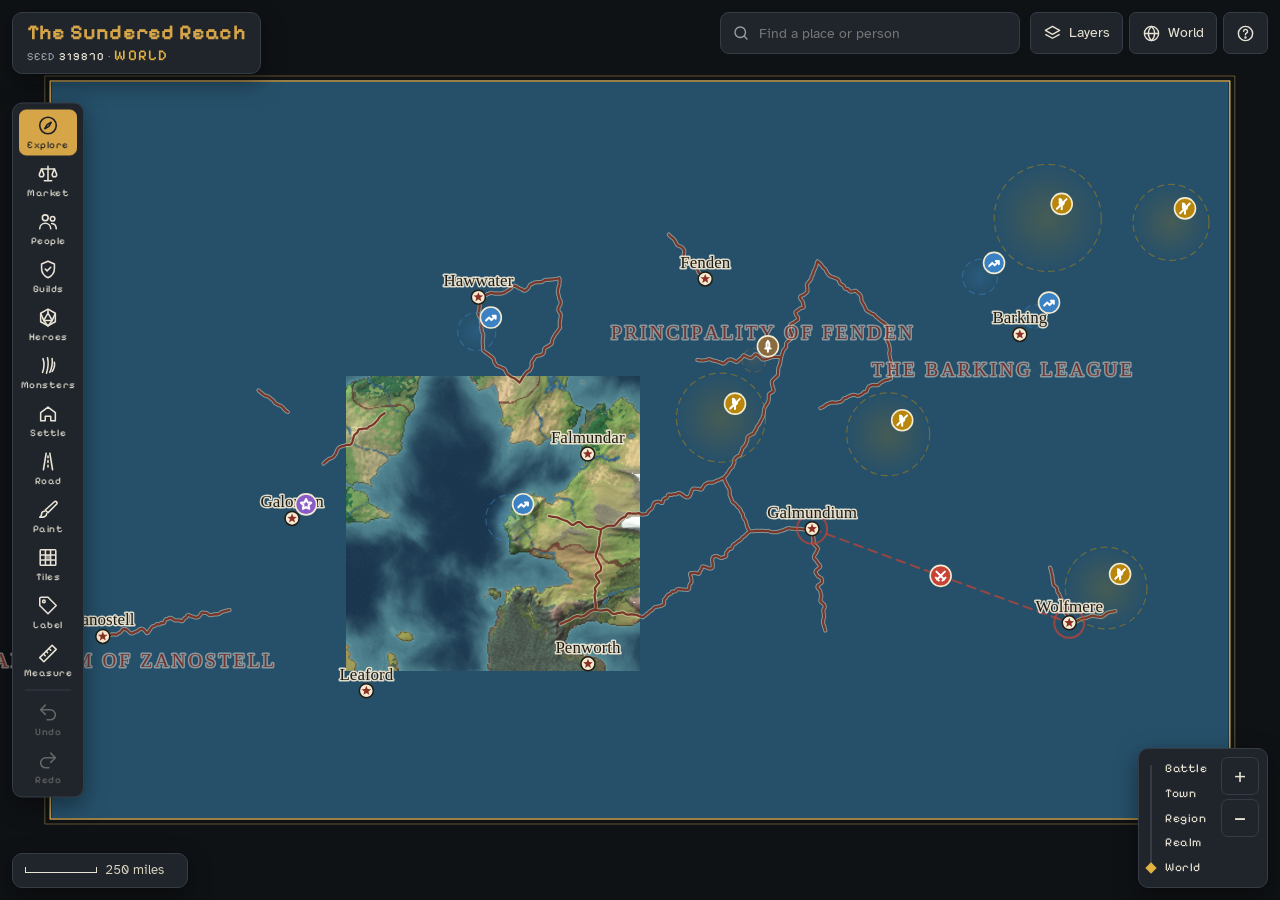
==== index.html @ ff2c9e6c "Add the old ledger's everyday prices, coin colours and parchment stat blocks to the handover Co-Auth" ====
<!doctype html><html><head><meta charset=utf8><meta name=viewport content="width=device-width,initial-scale=1,viewport-fit=cover"><style>:root{color-scheme:light;box-sizing:border-box;padding-top:env(safe-area-inset-top,0px);padding-bottom:env(safe-area-inset-bottom,0px)}html{scroll-padding-top:env(safe-area-inset-top,0px)}body{margin:0;padding:0;font:14px -apple-system,BlinkMacSystemFont,sans-serif;background:#fff;color:#000}img{max-width:100%}[hidden]:not([hidden=until-found i]){display:none!important}</style><title>Realmwright Atlas</title><meta name="description" content="A procedural D&amp;D 5e world atlas: maps, live markets, NPC tracking, guilds, monsters and a character creator, all in one page."><meta name="theme-color" content="#171a1f"><link rel="icon" href="data:image/svg+xml,%3Csvg xmlns=%22http://www.w3.org/2000/svg%22 viewBox=%220 0 64 64%22%3E%3Crect width=%2264%22 height=%2264%22 rx=%2212%22 fill=%22%230b0e12%22/%3E%3Ccircle cx=%2232%22 cy=%2232%22 r=%2220%22 fill=%22none%22 stroke=%22%23c9a253%22 stroke-width=%224%22/%3E%3Cpath d=%22M32 14l6 18-6 18-6-18z%22 fill=%22%23e2c37a%22/%3E%3C/svg%3E"></head><body>
<link rel="preconnect" href="https://fonts.googleapis.com">
<link rel="preconnect" href="https://fonts.gstatic.com" crossorigin>
<link rel="stylesheet" href="https://fonts.googleapis.com/css2?family=Atkinson+Hyperlegible:ital,wght@0,400;0,700;1,400&family=IM+Fell+English+SC&family=IM+Fell+English:ital@0;1&family=Pixelify+Sans:wght@400;500;600;700&display=swap">
<style>
/* Layout: a full-bleed map canvas with instrument panels pinned to its edges, like brass fittings on a chart table */
:root {
  /* Tilewright palette: charcoal panels, lantern gold, parchment text */
  --bg: #171a1f;
  --panel: #20252c;
  --panel-2: #272d35;
  --line: #353c46;
  --text: #e8e3d4;
  --muted: #99a0a8;
  --brass: #d6a548;
  --brass-hi: #e3b341;
  --oxblood: #c8603f;
  --ink: #1b1f24;
  --stage: #0f1215;
  --f-display: 'Pixelify Sans', 'Courier New', monospace;
  --f-ui: 'Atkinson Hyperlegible', system-ui, -apple-system, 'Segoe UI', sans-serif;
  --r: 10px;
  color-scheme: dark;
}
[hidden] { display: none !important; }
html, body { height: 100%; overflow: hidden; }
body { background: var(--bg); color: var(--text); font: 15px/1.4 var(--f-ui); -webkit-font-smoothing: antialiased; }
button, input, select, textarea { font: inherit; color: inherit; }
#app { position: fixed; inset: 0; overflow: hidden; }
#map { position: absolute; inset: 0; width: 100%; height: 100%; display: block; touch-action: none; cursor: grab; outline: none; }
#map:active { cursor: grabbing; }
#map[data-tool="settle"], #map[data-tool="road"], #map[data-tool="label"], #map[data-tool="measure"] { cursor: crosshair; }
#map[data-tool="paint"] { cursor: none; }
#map[data-tool="tiles"] { cursor: crosshair; }
.panel { background: var(--panel); background: color-mix(in srgb, var(--panel) 94%, transparent); border: 1px solid var(--line); border-radius: var(--r); box-shadow: 0 10px 30px rgba(0,0,0,.35), inset 0 0 0 1px rgba(214,165,72,.06); backdrop-filter: blur(6px); -webkit-backdrop-filter: blur(6px); }

/* top bar */
.top { position: absolute; top: calc(env(safe-area-inset-top, 0px) + 12px); left: 12px; right: 12px; display: flex; gap: 10px; align-items: flex-start; pointer-events: none; }
.top > * { pointer-events: auto; }
.plate { padding: 8px 14px 9px; min-width: 0; position: relative; }
.plate::after { content: ''; position: absolute; inset: 3px; border: 1px solid rgba(214,165,72,.28); border-radius: 7px; pointer-events: none; }
.plate h1 { margin: 0; font: 400 20px/1.15 var(--f-display); letter-spacing: .02em; white-space: nowrap; overflow: hidden; text-overflow: ellipsis; color: var(--text); }
.plate .meta-line { font-size: 12px; color: var(--muted); letter-spacing: .06em; text-transform: uppercase; margin-top: 2px; white-space: nowrap; }
.plate .meta-line b { color: var(--brass-hi); font-weight: 500; }
.search { position: relative; margin-left: auto; width: min(300px, 40vw); }
.search input { width: 100%; height: 42px; padding: 0 14px 0 38px; background: var(--panel); border: 1px solid var(--line); border-radius: var(--r); box-sizing: border-box; }
.search svg { position: absolute; left: 12px; top: 12px; width: 18px; height: 18px; color: var(--muted); pointer-events: none; }
.search input:focus { outline: 2px solid var(--brass); outline-offset: 1px; }
.results { position: absolute; top: 48px; left: 0; right: 0; padding: 6px; display: grid; gap: 2px; max-height: 60vh; overflow: auto; z-index: 5; }
.results button { display: flex; justify-content: space-between; gap: 10px; align-items: baseline; text-align: left; background: none; border: 0; border-radius: 6px; padding: 8px 10px; cursor: pointer; }
.results button:hover, .results button:focus-visible { background: var(--panel-2); outline: none; }
.results small { color: var(--muted); font-size: 12px; white-space: nowrap; }
.top-actions { display: flex; gap: 6px; }
.ibtn { height: 42px; min-width: 42px; padding: 0 12px; display: inline-flex; align-items: center; justify-content: center; gap: 7px; background: var(--panel); border: 1px solid var(--line); border-radius: var(--r); cursor: pointer; font-size: 14px; }
.ibtn svg { width: 19px; height: 19px; flex: none; }
.ibtn:hover { border-color: #46525f; }
.ibtn:focus-visible, .tool:focus-visible, .btn:focus-visible, .seg button:focus-visible, .sw:focus-visible, .rung:focus-visible { outline: 2px solid var(--brass-hi); outline-offset: 2px; }
.ibtn[aria-expanded="true"] { border-color: var(--brass); color: var(--brass-hi); }
.pop { position: absolute; top: calc(env(safe-area-inset-top, 0px) + 62px); right: 12px; width: min(340px, calc(100vw - 24px)); padding: 16px; box-sizing: border-box; max-height: calc(100% - 140px); overflow: auto; z-index: 6; }
.pop h2 { margin: 0 0 10px; font: 400 19px var(--f-display); }
.check { display: flex; align-items: center; gap: 10px; padding: 7px 0; cursor: pointer; }
.check input { width: 18px; height: 18px; accent-color: var(--brass); }
.check small { display: block; color: var(--muted); font-size: 12.5px; }
.pop ol { margin: 0; padding-left: 20px; display: grid; gap: 8px; color: #d9d2c0; }
.pop ol b { color: var(--brass-hi); font-weight: 500; }

/* tool rail */
.tools { position: absolute; left: 12px; top: 50%; transform: translateY(-50%); padding: 6px; display: flex; flex-direction: column; gap: 4px; }
.tool { width: 58px; padding: 7px 0 6px; display: grid; justify-items: center; gap: 3px; background: none; border: 1px solid transparent; border-radius: 8px; cursor: pointer; color: #cfc8b6; }
.tool svg { width: 22px; height: 22px; }
.tool span { font-size: 11px; letter-spacing: .03em; }
.tool:hover { background: var(--panel-2); }
.tool[aria-pressed="true"] { background: rgba(214,165,72,.16); border-color: rgba(214,165,72,.55); color: var(--brass-hi); }
.tool:disabled { opacity: .35; cursor: default; background: none; }
.tools hr { border: 0; border-top: 1px solid var(--line); margin: 4px 6px; }

/* inspector */
.inspector { z-index: 4; position: absolute; right: 12px; top: calc(env(safe-area-inset-top, 0px) + 66px); width: 344px; max-height: calc(100% - 250px - env(safe-area-inset-top, 0px) - env(safe-area-inset-bottom, 0px)); overflow: auto; padding: 16px 16px 18px; box-sizing: border-box; display: grid; gap: 12px; align-content: start; overscroll-behavior: contain; }
.ihead { display: flex; gap: 8px; align-items: flex-start; }
.ihead .grow, .ihead > div { flex: 1; min-width: 0; }
.ihead h2 { margin: 0; font: 400 22px/1.15 var(--f-display); text-wrap: balance; }
.eyebrow { font-size: 11.5px; letter-spacing: .1em; text-transform: uppercase; color: var(--brass); margin-bottom: 3px; }
.title-in { width: 100%; box-sizing: border-box; font: 400 24px/1.15 var(--f-display); background: transparent; border: 1px solid transparent; border-radius: 6px; padding: 2px 6px; margin-left: -7px; }
.title-in:hover { border-color: var(--line); }
.title-in:focus { border-color: var(--brass); outline: none; background: var(--panel-2); }
.x { flex: none; width: 34px; height: 34px; border-radius: 8px; border: 1px solid var(--line); background: var(--panel-2); cursor: pointer; font-size: 20px; line-height: 1; }
.sub { margin: -4px 0 0; color: #cfc8b6; font-size: 14px; }
.hint, .meta { margin: 0; color: var(--muted); font-size: 13px; }
.meta b { color: var(--text); font-weight: 500; }
.field { display: grid; gap: 5px; min-width: 0; }
.lab { font-size: 11.5px; letter-spacing: .08em; text-transform: uppercase; color: var(--muted); }
.field input:not([type="range"]), .field select, .field textarea, .pop textarea, .inline input { width: 100%; box-sizing: border-box; background: var(--panel-2); border: 1px solid var(--line); border-radius: 8px; padding: 8px 10px; min-height: 38px; }
.field textarea, .pop textarea { resize: vertical; min-height: 64px; }
.field input:focus, .field select:focus, .field textarea:focus, .pop textarea:focus { outline: 2px solid var(--brass); outline-offset: 0; border-color: transparent; }
input[type="range"] { width: 100%; accent-color: var(--brass); }
.row2 { display: grid; grid-template-columns: 1fr 1fr; gap: 10px; }
.inline { display: flex; gap: 8px; }
.inline input { flex: 1; min-width: 0; }
.seg { display: flex; background: var(--panel-2); border: 1px solid var(--line); border-radius: 8px; padding: 3px; gap: 2px; }
.seg button { flex: 1; border: 0; background: none; border-radius: 6px; padding: 7px 4px; cursor: pointer; font-size: 13.5px; color: #cfc8b6; }
.seg button[aria-pressed="true"] { background: var(--brass); color: var(--ink); font-weight: 500; }
.btn { border: 1px solid var(--line); background: var(--panel-2); border-radius: 8px; padding: 9px 14px; cursor: pointer; font-size: 14px; font-weight: 500; }
.btn:hover:not(:disabled) { border-color: #4a5664; }
.btn:disabled { opacity: .4; cursor: default; }
.btn.primary { background: var(--brass); border-color: var(--brass); color: var(--ink); }
.btn.primary:hover:not(:disabled) { background: var(--brass-hi); }
.btn.danger { color: #f0a58f; border-color: rgba(184,87,63,.6); }
.actions { display: flex; gap: 8px; flex-wrap: wrap; }
.big { font: 400 30px/1 var(--f-display); color: var(--brass-hi); font-variant-numeric: tabular-nums; }
.stats { display: grid; grid-template-columns: 1fr 1fr 1fr; gap: 1px; margin: 0; background: var(--line); border: 1px solid var(--line); border-radius: 8px; overflow: hidden; }
.stats div { background: var(--panel); padding: 8px 9px; min-width: 0; }
.stats dt { font-size: 10.5px; letter-spacing: .07em; text-transform: uppercase; color: var(--muted); }
.stats dd { margin: 2px 0 0; font-size: 14.5px; font-weight: 500; font-variant-numeric: tabular-nums; overflow-wrap: anywhere; }
section { display: grid; gap: 7px; }
section h3 { margin: 0; font: 400 16px var(--f-display); color: var(--brass-hi); letter-spacing: .03em; border-bottom: 1px solid var(--line); padding-bottom: 4px; }
.trades { list-style: none; margin: 0; padding: 0; display: grid; grid-template-columns: 1fr 1fr; gap: 3px 16px; font-size: 13.5px; }
.trades li { display: flex; justify-content: space-between; gap: 8px; border-bottom: 1px dotted #39434e; padding: 2px 0; }
.trades b { font-weight: 500; font-variant-numeric: tabular-nums; color: var(--brass-hi); }
.bars { list-style: none; margin: 0; padding: 0; display: grid; gap: 5px; font-size: 13.5px; }
.bars li { display: grid; grid-template-columns: 84px 1fr 38px; gap: 8px; align-items: center; }
.bars i { height: 6px; background: var(--panel-2); border-radius: 3px; overflow: hidden; display: block; }
.bars em { display: block; height: 100%; background: linear-gradient(90deg, #8a6e35, var(--brass)); }
.bars b { font-weight: 500; text-align: right; font-variant-numeric: tabular-nums; }
.fauna { list-style: none; margin: 0; padding: 0; display: grid; gap: 4px; font-size: 13.5px; }
.fauna li { display: grid; grid-template-columns: 1fr auto 52px; gap: 8px; align-items: center; }
.fauna em { font-style: normal; font-size: 11px; letter-spacing: .05em; text-transform: uppercase; padding: 1px 6px; border-radius: 99px; border: 1px solid; }
.r-common { color: #a9c58b; border-color: rgba(169,197,139,.4); }
.r-uncommon { color: var(--brass-hi); border-color: rgba(227,179,65,.45); }
.r-rare { color: #f0a58f; border-color: rgba(240,165,143,.45); }
.fauna b { font-weight: 500; text-align: right; color: var(--muted); font-variant-numeric: tabular-nums; }
.swatches { display: grid; grid-template-columns: repeat(auto-fill, minmax(92px, 1fr)); gap: 5px; }
.sw { display: flex; align-items: center; gap: 7px; padding: 5px 7px; background: var(--panel-2); border: 1px solid var(--line); border-radius: 7px; cursor: pointer; font-size: 12.5px; text-align: left; }
.sw i { width: 18px; height: 18px; border-radius: 4px; flex: none; box-shadow: inset 0 0 0 1px rgba(0,0,0,.35); }
.sw[aria-pressed="true"] { border-color: var(--brass); background: rgba(214,165,72,.14); }
.confirm { border: 1px solid rgba(184,87,63,.6); background: rgba(184,87,63,.1); border-radius: 8px; padding: 10px 12px; display: grid; gap: 8px; margin-top: 10px; }
.confirm p { margin: 0; font-size: 13.5px; }
.pop hr { border: 0; border-top: 1px solid var(--line); margin: 14px 0; }
.pop .field + .actions, .pop .actions + .field { margin-top: 10px; }
.pop .field .actions { margin-top: 2px; }

/* bottom left: scale & ladder */
.status { position: absolute; left: 12px; bottom: calc(env(safe-area-inset-bottom, 0px) + 12px); padding: 8px 12px; display: grid; gap: 4px; min-width: 150px; }
#zoomName { font: 400 15px var(--f-display); color: var(--brass-hi); white-space: nowrap; }
.scale { display: flex; align-items: center; gap: 8px; font-size: 12.5px; color: #d8d1bf; font-variant-numeric: tabular-nums; }
#scaleBar { height: 6px; border: 1.5px solid var(--text); border-top: 0; box-sizing: border-box; transition: width .12s; }
.hover { position: absolute; left: 50%; transform: translateX(-50%); bottom: calc(env(safe-area-inset-bottom, 0px) + 14px); padding: 6px 12px; font-size: 13px; white-space: nowrap; pointer-events: none; max-width: calc(100vw - 460px); overflow: hidden; text-overflow: ellipsis; }
.ladder { position: absolute; right: 12px; bottom: calc(env(safe-area-inset-bottom, 0px) + 12px); padding: 8px; display: flex; gap: 8px; }
.rungs { position: relative; display: flex; flex-direction: column-reverse; justify-content: space-between; gap: 2px; padding-left: 12px; }
.rungs::before { content: ''; position: absolute; left: 3px; top: 8px; bottom: 8px; width: 2px; background: var(--line); }
#ladderMark { position: absolute; left: 0; width: 8px; height: 8px; margin-bottom: -4px; background: var(--brass-hi); transform: rotate(45deg); transition: bottom .1s; }
.rung { background: none; border: 0; text-align: left; padding: 3px 6px; border-radius: 5px; cursor: pointer; font-size: 12.5px; color: #cfc8b6; }
.rung:hover { background: var(--panel-2); color: var(--text); }
.zoomb { display: flex; flex-direction: column; gap: 4px; }
.zoomb button { width: 38px; height: 38px; border-radius: 8px; border: 1px solid var(--line); background: var(--panel-2); cursor: pointer; font-size: 20px; line-height: 1; }

.toast { position: absolute; left: 50%; top: calc(env(safe-area-inset-top, 0px) + 70px); transform: translateX(-50%); padding: 9px 14px; font-size: 14px; max-width: min(440px, calc(100vw - 32px)); text-align: center; z-index: 8; border-color: rgba(214,165,72,.5); }
.loading { position: absolute; inset: 0; display: grid; place-items: center; background: rgba(11,14,18,.72); z-index: 10; }
.loading .card { padding: 18px 24px; text-align: center; }
.loading .card div { font: 400 22px var(--f-display); }
.loading .card p { margin: 4px 0 0; color: var(--muted); font-size: 13.5px; }

/* market */
.inspector.wide { width: 404px; }
.mk-head { display: flex; gap: 8px; align-items: flex-start; justify-content: space-between; }
.mk-head h2 { margin: 0; font: 400 23px/1.15 var(--f-display); font-variant-numeric: tabular-nums; }
.live { color: #ec7a62; }
.live::before { content: ''; display: inline-block; width: 7px; height: 7px; border-radius: 50%; background: #e0583f; margin-right: 5px; vertical-align: 1px; animation: pulse 1.6s infinite; }
@keyframes pulse { 50% { opacity: .3; } }
.mk-ctl { display: grid; grid-template-columns: 1fr 1.3fr 1fr 1fr; gap: 6px; }
.mk-ctl button { border: 1px solid var(--line); background: var(--panel-2); border-radius: 8px; padding: 8px 4px; cursor: pointer; font-size: 13.5px; font-weight: 500; }
.mk-ctl button:hover { border-color: #4a5664; }
.mk-ctl button:focus-visible, .evlist button:focus-visible, .link:focus-visible, .board summary:focus-visible { outline: 2px solid var(--brass-hi); outline-offset: 2px; }
.mk-ctl .play { background: var(--brass); border-color: var(--brass); color: var(--ink); }
.mk-ctl .play[aria-pressed="true"] { background: var(--panel-2); color: var(--brass-hi); border-color: var(--brass); }
.mk-body { display: grid; gap: 14px; align-content: start; min-width: 0; }
.mk-chart { position: relative; }
.mk-chart svg { display: block; width: 100%; height: auto; touch-action: pan-y; }
.mk-chart text { font: 10.5px var(--f-ui); fill: var(--muted); font-variant-numeric: tabular-nums; }
.mk-chart .grid { stroke: #2a323c; stroke-width: 1; }
.mk-chart .base { stroke: #59636e; stroke-width: 1; stroke-dasharray: 3 3; }
.mk-chart .cross { stroke: var(--muted); stroke-width: 1; }
.mk-tip { position: absolute; top: 4px; min-width: 190px; padding: 8px 10px; background: var(--panel-2); border: 1px solid var(--line); border-radius: 8px; font-size: 12.5px; display: grid; gap: 3px; pointer-events: none; box-shadow: 0 6px 18px rgba(0,0,0,.35); }
.mk-tip div { display: flex; align-items: center; gap: 6px; }
.mk-tip div span { margin-left: auto; padding-left: 8px; font-variant-numeric: tabular-nums; font-weight: 500; }
.mk-tip i, .legend i, .board summary i { width: 10px; height: 10px; border-radius: 3px; flex: none; display: inline-block; }
.legend { list-style: none; margin: 4px 0 0; padding: 0; display: grid; gap: 4px; font-size: 13px; }
.legend li { display: grid; grid-template-columns: 12px 1fr auto 74px; gap: 8px; align-items: center; }
.legend b { font-weight: 500; font-variant-numeric: tabular-nums; }
.chg { font-size: 12.5px; font-variant-numeric: tabular-nums; white-space: nowrap; color: var(--text); text-align: right; }
.chg i { font-style: normal; font-size: 9px; margin-right: 3px; vertical-align: 1px; }
.chg.up i { color: #ec7a62; } .chg.down i { color: #7cc48a; } .chg.flat { color: var(--muted); }
.movers { list-style: none; margin: 0; padding: 0; display: grid; gap: 3px; font-size: 13.5px; }
.movers li { display: flex; justify-content: space-between; gap: 10px; border-bottom: 1px dotted #39434e; padding: 2px 0; }
.evlist { list-style: none; margin: 0; padding: 0; display: grid; gap: 4px; }
.evlist button { width: 100%; display: flex; gap: 10px; align-items: center; text-align: left; background: var(--panel-2); border: 1px solid var(--line); border-radius: 8px; padding: 7px 9px; cursor: pointer; min-width: 0; }
.evlist button:hover { border-color: #4a5664; }
.evlist .t { display: grid; min-width: 0; }
.evlist b { font-weight: 500; font-size: 13.5px; overflow: hidden; text-overflow: ellipsis; white-space: nowrap; }
.evlist small { color: var(--muted); font-size: 12px; }
.evlist.compact button { padding: 5px 8px; }
.evi { flex: none; }
.key { font-weight: 500; } .key.ok { color: #7cc48a; } .key.warn { color: #e8b75a; } .key.bad { color: #ec7a62; }
.town-h, .ev-h { display: flex; gap: 12px; align-items: center; justify-content: space-between; }
.ev-h { justify-content: flex-start; }
.town-name { margin: 0; font: 400 21px/1.15 var(--f-display); color: var(--text); border: 0; padding: 0; text-wrap: balance; }
.idx { text-align: center; border: 1px solid var(--line); border-radius: 8px; padding: 5px 10px; flex: none; }
.idx b { display: block; font: 400 20px/1 var(--f-display); font-variant-numeric: tabular-nums; }
.idx small { color: var(--muted); font-size: 11px; text-transform: uppercase; letter-spacing: .06em; }
.idx.ok { border-color: #5fae6e; } .idx.ok b { color: #7cc48a; }
.idx.warn { border-color: #e0a83b; } .idx.warn b { color: #e8b75a; }
.idx.bad { border-color: #e0583f; } .idx.bad b { color: #ec7a62; }
.routes { list-style: none; margin: 0; padding: 0; display: grid; gap: 6px; }
.routes li { display: flex; justify-content: space-between; gap: 10px; align-items: flex-start; font-size: 13.5px; }
.routes small { display: block; color: var(--muted); font-size: 12px; }
.mk-body h4 { margin: 6px 0 0; font: 500 12px var(--f-ui); letter-spacing: .08em; text-transform: uppercase; color: var(--muted); }
.link { background: none; border: 0; padding: 0; color: var(--brass-hi); cursor: pointer; text-decoration: underline; text-underline-offset: 2px; font: inherit; }
.board { border: 1px solid var(--line); border-radius: 8px; overflow: hidden; }
.board summary { display: flex; align-items: center; gap: 8px; padding: 8px 10px; cursor: pointer; background: var(--panel-2); font-weight: 500; font-size: 14px; list-style: none; }
.board summary::-webkit-details-marker { display: none; }
.board summary small { color: var(--muted); font-weight: 400; font-size: 12px; margin-left: auto; }
.board table { width: 100%; border-collapse: collapse; font-size: 13px; }
.board th { text-align: left; font-weight: 500; font-size: 11px; letter-spacing: .06em; text-transform: uppercase; color: var(--muted); padding: 6px 8px 4px; }
.board td { padding: 4px 8px; border-top: 1px solid #252d36; vertical-align: middle; }
.board td.num { font-variant-numeric: tabular-nums; white-space: nowrap; }
.board tr.na td { color: #7d868c; font-size: 12px; }
.board tr.na td:first-child { color: #969ea2; font-size: 13px; }
.spark { color: #aab3b8; display: block; }
.rar { font-style: normal; font-size: 10.5px; color: var(--brass); text-transform: uppercase; letter-spacing: .04em; white-space: nowrap; }
.vh { position: absolute; width: 1px; height: 1px; overflow: hidden; clip: rect(0 0 0 0); }
.empty-note p { margin: 0 0 8px; }
.prog { height: 6px; background: var(--panel-2); border-radius: 3px; overflow: hidden; }
.prog div { height: 100%; background: var(--brass); }
.mk-body p { margin: 0; }
.hook { font-size: 14px; color: #d9d2c0; }
.aff { list-style: none; margin: 0; padding: 0; display: grid; gap: 4px; font-size: 13.5px; }
.aff li { display: grid; grid-template-columns: 1fr 64px 80px; gap: 8px; align-items: center; }
.aff li .link { text-align: left; }
.aff small { color: var(--muted); font-size: 12px; }
.aff i { height: 6px; background: var(--panel-2); border-radius: 3px; overflow: hidden; display: block; }
.aff em { display: block; height: 100%; background: linear-gradient(90deg, #8a6e35, var(--brass)); }
.declare .seg { flex-wrap: wrap; }
.declare .seg button { flex: 1 0 28%; }
@media (prefers-reduced-motion: reduce) { .live::before { animation: none; } }

/* people */
.pp-tools { display: grid; grid-template-columns: 1fr auto; gap: 6px; }
.pp-tools input, .pp-tools select { background: var(--panel-2); border: 1px solid var(--line); border-radius: 8px; padding: 7px 9px; min-height: 36px; min-width: 0; box-sizing: border-box; }
.pp-tools select { max-width: 170px; }
.pp-tools input:focus, .pp-tools select:focus, .relform select:focus, .logform input:focus { outline: 2px solid var(--brass); outline-offset: 0; border-color: transparent; }
.evlist.people small.act { color: #cfc8b6; font-style: italic; }
.evlist.people small.act.event { color: var(--brass-hi); }
.evlist.people small.act.warn { color: #e8b75a; }
.evlist.people small.act.bad { color: #ec7a62; }
.dot { width: 10px; height: 10px; border-radius: 50%; flex: none; background: #7d868c; box-shadow: 0 0 0 2px var(--panel-2), 0 0 0 3px #4a5560; }
.dot.ok { background: #5fae6e; } .dot.bad { background: #e0583f; }
.star { font-style: normal; color: var(--brass-hi); }
.star-btn { flex: none; border: 1px solid var(--line); background: var(--panel-2); border-radius: 8px; padding: 7px 10px; cursor: pointer; font-size: 13px; font-weight: 500; white-space: nowrap; }
.star-btn[aria-pressed="true"] { border-color: var(--brass); color: var(--brass-hi); background: rgba(214,165,72,.14); }
.star-btn:focus-visible, .ego .node:focus-visible { outline: 2px solid var(--brass-hi); outline-offset: 2px; }
.link.back { justify-self: start; text-decoration: none; font-size: 13.5px; }
.secret-line { font-size: 13.5px; color: #e7a6c2; }
.secret-line b { color: #d55181; font-weight: 600; }
.disp { display: grid; grid-template-columns: auto 1fr auto; gap: 10px; align-items: center; border: 1px solid var(--line); border-radius: 8px; padding: 8px 10px; }
.disp > div:first-child { display: grid; }
.disp b { font: 400 17px var(--f-display); } .disp b.ok { color: #7cc48a; } .disp b.bad { color: #ec7a62; }
.meter { position: relative; height: 6px; border-radius: 3px; background: linear-gradient(90deg, #a5432f, #4a5560 35%, #4a5560 65%, #4f9a5d); }
.meter em { position: absolute; top: 50%; width: 12px; height: 12px; margin: -6px 0 0 -6px; border-radius: 50%; background: var(--text); border: 2px solid var(--panel); }
.disp-btns { display: flex; gap: 4px; } .disp-btns .btn { padding: 6px 9px; font-size: 12.5px; }
.today { font: 400 17px/1.3 var(--f-display); } .today.event { color: var(--brass-hi); } .today.warn { color: #e8b75a; } .today.bad { color: #ec7a62; }
.stats.two { grid-template-columns: 1fr 1fr; }
.stats.two dd { font-weight: 400; font-size: 13.5px; line-height: 1.35; }
.stats dd small { color: var(--muted); }
.ego svg { display: block; width: 100%; height: auto; }
.ego text { font: 11.5px var(--f-ui); fill: #d8d1bf; }
.ego text.me { font-weight: 600; fill: var(--brass-hi); }
.ego .node { cursor: pointer; }
.ego .node:hover circle { stroke: var(--text); }
.legend.inline { display: flex; flex-wrap: wrap; gap: 4px 12px; }
.legend.inline li { display: flex; gap: 6px; }
.rels { list-style: none; margin: 0; padding: 0; display: grid; gap: 5px; font-size: 13.5px; }
.rels li { display: grid; grid-template-columns: 10px 1fr auto; gap: 8px; align-items: start; }
.rels li > i { width: 10px; height: 10px; border-radius: 3px; margin-top: 4px; }
.rels small { display: block; color: var(--muted); font-size: 12px; }
.x.sm { width: 26px; height: 26px; font-size: 16px; }
.xs { display: flex; gap: 6px; flex: none; }
.x.mn { font-size: 18px; }
.pbar { display: flex; justify-content: space-between; align-items: center; gap: 8px; }
.inspector.min { padding: 8px 10px; overflow: hidden; }
.minbar { display: flex; align-items: center; gap: 8px; }
.mb-open { flex: 1; min-width: 0; display: grid; text-align: left; background: none; border: 0; padding: 2px 4px; cursor: pointer; color: inherit; font: inherit; border-radius: 6px; }
.mb-open .eyebrow { margin: 0; font-size: 10.5px; white-space: nowrap; overflow: hidden; text-overflow: ellipsis; }
.mb-open b { font: 400 18px/1.2 var(--f-display); white-space: nowrap; overflow: hidden; text-overflow: ellipsis; }
.mb-open:focus-visible { outline: 2px solid var(--brass-hi); outline-offset: 2px; }
.mb-open:hover b { color: var(--brass-hi); }
h2 .link, .town-name .link { text-decoration-thickness: 1px; text-decoration-color: color-mix(in srgb, var(--brass-hi) 45%, transparent); color: inherit; }
h2 .link:hover, .town-name .link:hover { color: var(--brass-hi); }
.eyebrow .link { color: inherit; letter-spacing: inherit; text-transform: inherit; }
.relrows { list-style: none; margin: 0; padding: 0; display: grid; gap: 4px; font-size: 13.5px; }
.relrows li { display: grid; grid-template-columns: 1fr auto 62px; gap: 8px; align-items: center; border-bottom: 1px dotted #39434e; padding: 3px 0; }
.relrows .link { text-align: left; }
.rw { border-radius: 6px; padding: 2px 8px; font-size: 12.5px; font-variant-numeric: tabular-nums; white-space: nowrap; }
.relrows .chg { justify-self: end; }
.relgrid th .link { color: var(--muted); text-decoration: none; font-weight: 500; }
.relgrid th .link:hover { color: var(--brass-hi); text-decoration: underline; }
.orgline { line-height: 1.7; }
.ev-where { font-size: 13.5px; }
.today .link { text-align: left; color: inherit; }
.relform, .logform { display: grid; grid-template-columns: auto 1fr auto; gap: 6px; }
.logform { grid-template-columns: 1fr auto; }
.relform select, .logform input { background: var(--panel-2); border: 1px solid var(--line); border-radius: 8px; padding: 7px 8px; min-height: 36px; min-width: 0; box-sizing: border-box; }
.relform select:first-child { max-width: 130px; }
.log { list-style: none; margin: 0; padding: 0; display: grid; gap: 4px; font-size: 13.5px; }
.log li { display: grid; grid-template-columns: 52px 1fr; gap: 8px; color: #b9b3a3; }
.log li.mine { color: var(--text); }
.log li.mine span { border-left: 2px solid var(--brass); padding-left: 7px; }
.log time { color: var(--muted); font-size: 12px; font-variant-numeric: tabular-nums; }
.mk-body .bars li { grid-template-columns: minmax(120px, 42%) 1fr 64px; }
.orgs { list-style: none; margin: 0; padding: 0; display: grid; gap: 6px; font-size: 13.5px; }
.orgs li { display: grid; grid-template-columns: 1fr auto; gap: 0 10px; border-bottom: 1px dotted #39434e; padding-bottom: 5px; }
.orgs span { color: var(--brass-hi); font-variant-numeric: tabular-nums; text-align: right; }
.orgs small { grid-column: 1 / -1; color: var(--muted); font-size: 12px; }

/* rules reference */
.pop.mon { right: auto; left: 88px; width: min(360px, calc(100vw - 24px)); display: grid; gap: 10px; z-index: 9; }
.pop.mon p { margin: 0; }
.mon-h { display: flex; justify-content: space-between; gap: 8px; align-items: flex-start; }
.mon-h h2 { margin: 0; }
.diff { display: inline-block; padding: 1px 8px; border-radius: 99px; font-size: 11.5px; font-weight: 600; letter-spacing: .04em; text-transform: uppercase; border: 1px solid; }
.diff.d0 { color: var(--muted); border-color: var(--line); } .diff.d1 { color: #7cc48a; border-color: rgba(124,196,138,.5); } .diff.d2 { color: var(--brass-hi); border-color: rgba(227,179,65,.5); }
.diff.d3 { color: #ee9a5c; border-color: rgba(238,154,92,.55); } .diff.d4 { color: #ec7a62; border-color: rgba(236,122,98,.6); background: rgba(192,83,58,.15); }
.fauna .link { text-align: left; }
@media (max-width: 760px) { .pop.mon { left: 12px; } }
/* guilds */
.mk-tabs.g4 button { padding-inline: 2px; }
.rank { display: inline-flex; align-items: center; justify-content: center; min-width: 74px; padding: 3px 8px; border-radius: 5px; font: 600 11.5px var(--f-ui); letter-spacing: .06em; text-transform: uppercase; color: #15110a; background: var(--rk); box-shadow: inset 0 0 0 1px rgba(0,0,0,.35), inset 0 1px 0 rgba(255,255,255,.35); flex: none; }
.rank.sm { min-width: 62px; padding: 2px 6px; font-size: 10px; }
.evlist.quests button.mine { border-color: var(--brass); background: rgba(214,165,72,.1); }
.evlist.pad, .pad { padding: 8px; }
.pad.grid { display: grid; gap: 10px; }
.hall { border: 1px solid var(--line); border-radius: 8px; padding: 10px 12px; background: linear-gradient(180deg, rgba(214,165,72,.08), transparent); }
.hall p { margin: 3px 0 0; }
.facts { list-style: none; margin: 0; padding: 0; display: grid; gap: 5px; font-size: 13.5px; }
.facts li { display: grid; grid-template-columns: 96px 1fr; gap: 8px; align-items: baseline; }
.facts .link { text-align: left; }
.facts li > span { color: var(--muted); font-size: 12px; text-transform: uppercase; letter-spacing: .06em; padding-top: 2px; }
.facts small { color: var(--muted); }
.chg i.pos { color: #7cc48a; } .chg i.neg { color: #ec7a62; }
.pcs { list-style: none; margin: 0; padding: 0; display: grid; gap: 8px; }
.pcs li { border: 1px solid var(--line); border-radius: 8px; padding: 8px 10px; display: grid; gap: 6px; }
.pc-top { display: flex; align-items: center; gap: 8px; }
.pc-top b { font-weight: 500; } .pc-top small { color: var(--muted); font-size: 12px; margin-right: auto; }
.pc-bar { display: grid; grid-template-columns: 1fr auto; gap: 8px; align-items: center; }
.pc-bar i { height: 6px; background: var(--panel-2); border-radius: 3px; overflow: hidden; display: block; }
.pc-bar em { display: block; height: 100%; background: linear-gradient(90deg, #8a6e35, var(--brass)); }
.pc-bar small { color: var(--muted); font-size: 12px; font-variant-numeric: tabular-nums; }
.btn.sm { padding: 5px 9px; font-size: 12.5px; }
.pcform { display: grid; grid-template-columns: 1fr auto 56px auto; gap: 6px; }
.pcform input, .pcform select { background: var(--panel-2); border: 1px solid var(--line); border-radius: 8px; padding: 7px 8px; min-height: 36px; min-width: 0; box-sizing: border-box; }
.pcform input:focus, .pcform select:focus { outline: 2px solid var(--brass); outline-offset: 0; border-color: transparent; }
.ranks { list-style: none; margin: 0; padding: 0; display: grid; gap: 4px; font-size: 13px; }
.ranks li { display: grid; grid-template-columns: 70px 92px 1fr; gap: 8px; align-items: center; }
.ranks span { font-variant-numeric: tabular-nums; } .ranks small { color: var(--muted); font-size: 12px; }
.orgcards { list-style: none; margin: 0; padding: 0; display: grid; gap: 6px; }
.orgcards li, .infl-list > li { border: 1px solid var(--line); border-radius: 8px; padding: 8px 10px; display: grid; gap: 4px; }
.oc-top { display: flex; gap: 8px; align-items: baseline; flex-wrap: wrap; }
.oc-top b { font-weight: 500; } .oc-top small { color: var(--muted); font-size: 12px; }
.orgcards p { margin: 0; }
.rep { display: grid; grid-template-columns: auto 1fr 34px auto auto; gap: 8px; align-items: center; font-size: 12.5px; color: var(--muted); }
.rep b { font-variant-numeric: tabular-nums; text-align: right; color: var(--text); font-weight: 500; } .rep b.ok { color: #7cc48a; } .rep b.bad { color: #ec7a62; }
.relgrid-wrap { overflow-x: auto; }
.relgrid { border-collapse: separate; border-spacing: 2px; font-size: 11.5px; }
.relgrid th { font-weight: 500; color: var(--muted); padding: 2px 4px; white-space: nowrap; }
.relgrid thead th { writing-mode: vertical-rl; transform: rotate(180deg); text-align: left; height: 70px; }
.relgrid tbody th { text-align: right; }
.relgrid td { padding: 0; }
.relgrid td.self { background: repeating-linear-gradient(45deg, #222a33 0 3px, transparent 3px 6px); border-radius: 4px; }
.relgrid td button { width: 34px; height: 28px; border: 0; border-radius: 4px; cursor: pointer; font: 500 11.5px var(--f-ui); color: var(--text); font-variant-numeric: tabular-nums; }
.relgrid td button.on { outline: 2px solid var(--brass-hi); outline-offset: 1px; }
.relgrid td button:focus-visible { outline: 2px solid var(--brass-hi); }
.key-row { display: flex; flex-wrap: wrap; gap: 4px 8px; align-items: center; }
.kc { display: inline-block; width: 14px; height: 10px; border-radius: 2px; vertical-align: -1px; }
.pairbox { border: 1px solid var(--line); border-radius: 8px; padding: 10px; display: grid; gap: 8px; }
.pairbox > b { font-weight: 500; }
.infl { border-top: 1px solid var(--line); padding-top: 8px; }
.infl p { margin: 0; }
.pill { display: inline-block; font-size: 10.5px; letter-spacing: .06em; text-transform: uppercase; padding: 1px 7px; border-radius: 99px; border: 1px solid; vertical-align: 1px; }
.pill.on { color: var(--brass-hi); border-color: rgba(227,179,65,.5); } .pill.off { color: var(--muted); border-color: var(--line); }
.infl-list { list-style: none; margin: 0; padding: 0; display: grid; gap: 8px; }
.infl-list .infl { border-top: 0; padding-top: 0; }
.infl-list .infl h3 { display: none; }



/* monsters */
.mons .tag { margin-left: 4px; vertical-align: 1px; }
.mdot { width: 12px; height: 12px; border-radius: 50%; flex: none; border: 1.5px solid rgba(0,0,0,.5); margin-top: 3px; }
.evlist.mons button { align-items: flex-start; }
.tag.pl { border-color: var(--brass); color: var(--brass-hi); } .tag.rare { border-color: #b48cf0; color: #cdb5f7; } .tag.new { border-color: #5fae6e; color: #9fdcaa; }
.threat { display: grid; gap: 6px; border: 1px solid var(--line); border-radius: 10px; padding: 10px 12px; }
.threat > div:first-child { display: grid; } .threat b { font: 400 22px/1.1 var(--f-display); } .threat small { color: var(--muted); font-size: 12px; }
.threat.ok b { color: #9fdcaa; } .threat.warn b { color: #e2c37a; } .threat.bad b { color: #f0a58f; }
.tmeter { height: 6px; border-radius: 3px; background: #2a333c; overflow: hidden; } .tmeter i { display: block; height: 100%; background: linear-gradient(90deg, #5fae6e, #e0a83b 50%, #e0583f); }
.placing { display: flex; align-items: center; gap: 8px; flex-wrap: wrap; border: 1px dashed var(--brass); border-radius: 8px; padding: 8px 10px; font-size: 13.5px; background: rgba(214,165,72,.08); }
.placing .btn { margin-left: auto; }
.mhp { list-style: none; margin: 0; padding: 0; display: grid; gap: 5px; }
.mhp li { display: grid; grid-template-columns: minmax(80px, 1fr) 1fr auto 52px auto auto; gap: 6px; align-items: center; font-size: 13px; }
.mhp li.down span, .mhp li.down b { color: var(--muted); text-decoration: line-through; }
.mhp input { width: 52px; box-sizing: border-box; background: var(--panel-2); border: 1px solid var(--line); border-radius: 6px; padding: 4px 6px; }
.mhp b { font-variant-numeric: tabular-nums; font-weight: 500; }
.best { list-style: none; margin: 0; padding: 0; display: grid; gap: 4px; }
.best li { display: flex; align-items: center; gap: 10px; background: var(--panel-2); border: 1px solid var(--line); border-radius: 8px; padding: 8px 10px; }
.best .mdot { margin-top: 0; align-self: center; }
.best .bt { flex: 1; min-width: 0; display: grid; gap: 1px; }
.best .bn { display: flex; align-items: baseline; gap: 8px; flex-wrap: wrap; }
.best .bn .link { font-weight: 600; font-size: 14.5px; text-align: left; }
.best .crb { font-size: 11px; letter-spacing: .05em; color: var(--brass-hi); border: 1px solid rgba(214,165,72,.5); border-radius: 4px; padding: 0 5px; white-space: nowrap; }
.best small { color: var(--muted); font-size: 12px; line-height: 1.35; overflow-wrap: anywhere; }
.best small.hab { color: #b9c2b0; }
.best .btn { flex: none; align-self: center; }
.row3 { display: grid; grid-template-columns: 1fr 1fr 1fr; gap: 8px; }
@media (max-width: 760px) { .mhp li { grid-template-columns: 1fr auto 52px auto auto; } .mhp .hpm { display: none; } }

/* heroes */
.ext { color: var(--brass-hi); text-decoration: underline dotted; text-underline-offset: 3px; }
.ext:hover { text-decoration-style: solid; }
.ext:focus-visible { outline: 2px solid var(--brass-hi); outline-offset: 2px; border-radius: 2px; }
.chip small { font-size: 9.5px; letter-spacing: .06em; color: var(--muted); margin-left: 2px; }

.inspector.hero { width: 560px; max-height: calc(100% - 96px - env(safe-area-inset-top, 0px) - env(safe-area-inset-bottom, 0px)); }
.hero-body { display: grid; gap: 12px; }
.hero-body section { display: grid; gap: 8px; }
.hero-body h3 { margin: 4px 0 0; }
.hero-bar { display: grid; grid-template-columns: 1fr auto auto; gap: 6px; }
.hero-bar select { background: var(--panel-2); border: 1px solid var(--line); border-radius: 8px; padding: 6px 8px; min-height: 34px; min-width: 0; }
.hsteps { flex-wrap: wrap; }
.hsteps button { position: relative; min-width: 62px; }
.dotn { position: absolute; top: 1px; right: 3px; min-width: 15px; height: 15px; border-radius: 8px; background: var(--oxblood); color: #fff; font: 600 10px/15px var(--f-ui); font-style: normal; padding: 0 3px; box-sizing: border-box; }
.ready { border: 1px solid rgba(184,87,63,.55); background: rgba(184,87,63,.08); border-radius: 8px; padding: 8px 10px; font-size: 13.5px; }
.ready summary { cursor: pointer; }
.ready ul { margin: 6px 0 0; padding-left: 18px; display: grid; gap: 3px; }
.ready .link { text-align: left; }
.ready.ok { border-color: rgba(79,154,93,.6); background: rgba(79,154,93,.1); color: #9fdcaa; margin: 0; }
.small { margin: 0; font-size: 13px; color: #cfc8b6; line-height: 1.45; }
.chips { display: flex; flex-wrap: wrap; gap: 5px; }
.chip { border: 1px solid var(--line); background: var(--panel-2); border-radius: 999px; padding: 5px 11px; font-size: 13px; cursor: pointer; color: #d9d2c0; }
.chip:hover:not(:disabled) { border-color: #4a5664; }
.chip.on { background: rgba(214,165,72,.18); border-color: var(--brass); color: var(--brass-hi); }
.chip:disabled { opacity: .38; cursor: default; }
.chip.static { cursor: default; }
.chip:focus-visible, .opt:focus-visible, .ab:focus-visible, .sv:focus-visible, .cbox:focus-visible, .skills button:focus-visible, .pip:focus-visible, .sp-t:focus-visible, .prep:focus-visible, .dice button:focus-visible { outline: 2px solid var(--brass-hi); outline-offset: 2px; }
.inrow { display: flex; gap: 6px; } .inrow input { flex: 1; min-width: 0; }
.opts { display: grid; grid-template-columns: 1fr 1fr; gap: 6px; }
.opt { text-align: left; border: 1px solid var(--line); background: var(--panel-2); border-radius: 8px; padding: 8px 10px; cursor: pointer; display: grid; gap: 2px; color: var(--text); font: inherit; }
.opt b { font-weight: 600; font-size: 13.5px; } .opt small { color: var(--muted); font-size: 12px; line-height: 1.35; }
.opt.on { border-color: var(--brass); background: rgba(214,165,72,.13); } .opt.on b { color: var(--brass-hi); }
.opt:disabled { opacity: .4; cursor: default; }
.howto { margin: 0; padding-left: 20px; display: grid; gap: 6px; font-size: 14px; color: #d9d2c0; } .howto b { color: var(--brass-hi); font-weight: 500; }
.scores { width: 100%; border-collapse: collapse; font-size: 13.5px; }
.scores th, .scores td { padding: 5px 4px; border-bottom: 1px dotted #39434e; text-align: center; }
.scores th[scope="row"], .scores thead th:first-child { text-align: left; font-weight: 500; }
.scores thead th { font-size: 10.5px; letter-spacing: .07em; text-transform: uppercase; color: var(--muted); font-weight: 500; }
.scores select, .scores input { background: var(--panel-2); border: 1px solid var(--line); border-radius: 6px; padding: 4px 6px; width: 62px; font-variant-numeric: tabular-nums; }
.modv { color: var(--brass-hi); font-variant-numeric: tabular-nums; }
.pbuy { display: inline-flex; align-items: center; gap: 6px; } .pbuy b { min-width: 20px; font-variant-numeric: tabular-nums; }
.asi { grid-template-columns: 70px 1fr 1fr; align-items: center; }
.asi select { background: var(--panel-2); border: 1px solid var(--line); border-radius: 6px; padding: 5px 6px; min-width: 0; }
.feats { list-style: none; margin: 0; padding: 0; display: grid; gap: 6px; }
.feats li { border-bottom: 1px dotted #39434e; padding-bottom: 5px; }
.feats p { margin: 3px 0 0; font-size: 13.5px; color: #cfc8b6; line-height: 1.45; }
.feats summary { cursor: pointer; }
.kitg { display: flex; flex-wrap: wrap; gap: 6px; align-items: center; padding: 6px 0; border-bottom: 1px dotted #39434e; }
.kitg select { background: var(--panel-2); border: 1px solid var(--line); border-radius: 6px; padding: 5px 6px; max-width: 100%; }
.or { color: var(--muted); font-size: 12px; font-style: italic; }
.inv { list-style: none; margin: 0; padding: 0; display: grid; gap: 4px; }
.inv li { display: flex; align-items: center; gap: 6px; border-bottom: 1px dotted #39434e; padding: 3px 0; }
.inv li > span { flex: 1; min-width: 0; display: grid; } .inv small { color: var(--muted); font-size: 12px; }
.shop { width: 100%; border-collapse: collapse; font-size: 13.5px; }
.shop td { padding: 5px 4px; border-bottom: 1px dotted #39434e; vertical-align: middle; }
.shop td small { display: block; color: var(--muted); font-size: 12px; }
.shop td.num { text-align: right; white-space: nowrap; font-variant-numeric: tabular-nums; }
.shop tr.na td { color: var(--muted); }
.spells { list-style: none; margin: 0; padding: 0; display: grid; gap: 2px; }
.spells .sp { display: flex; flex-wrap: wrap; align-items: center; gap: 6px; border-bottom: 1px dotted #39434e; padding: 3px 0; }
.sp-t { flex: 1; min-width: 0; display: flex; align-items: center; gap: 7px; background: none; border: 0; padding: 4px 2px; text-align: left; cursor: pointer; color: var(--text); font: inherit; font-size: 14px; }
div.sp-t { cursor: default; flex-wrap: wrap; }
.sp-t:disabled { opacity: .4; cursor: default; }
.sp-t b { font-weight: 500; }
.box { width: 14px; height: 14px; border: 1.5px solid #5a6672; border-radius: 3px; flex: none; }
.sp.on .box { background: var(--brass); border-color: var(--brass); box-shadow: inset 0 0 0 2px var(--panel); }
.tag { font-style: normal; font-size: 10px; font-weight: 600; letter-spacing: .05em; padding: 0 4px; border-radius: 3px; border: 1px solid #4a5664; color: var(--muted); }
.spells details { flex-basis: 100%; order: 3; }
.spells details[open] { padding: 0 0 6px 22px; }
.spells details p { margin: 3px 0 0; font-size: 13px; color: #cfc8b6; }
.spells .sp { position: relative; padding-right: 32px; }
.spells .sp > details > summary { position: absolute; right: 2px; top: 5px; width: 24px; height: 24px; display: flex; align-items: center; justify-content: center; border: 1px solid var(--line); border-radius: 50%; font: italic 600 12px Georgia, serif; color: var(--muted); cursor: pointer; list-style: none; box-sizing: border-box; }
.spells .sp > details > summary::-webkit-details-marker { display: none; }
.spells .sp > details[open] > summary { border-color: var(--brass); color: var(--brass-hi); }
.spells .sp > details > summary:focus-visible { outline: 2px solid var(--brass-hi); outline-offset: 2px; }
.prep { background: none; border: 0; color: var(--brass-hi); font-size: 17px; cursor: pointer; padding: 0 4px; line-height: 1; }
.lvls { flex-wrap: wrap; } .lvls button { min-width: 40px; }
.lvh { list-style: none; font-size: 11px; letter-spacing: .08em; text-transform: uppercase; color: var(--brass); padding: 8px 0 2px; }
.rollbar { position: sticky; top: -16px; z-index: 2; display: grid; grid-template-columns: 1fr auto; grid-template-rows: auto auto; column-gap: 12px; align-items: center; background: #11161b; border: 1px solid var(--line); border-radius: 10px; padding: 8px 12px; min-height: 52px; box-sizing: border-box; box-shadow: 0 6px 14px rgba(0,0,0,.35); }
.rollbar .rc-l { font-size: 13px; color: #cfc8b6; } .rollbar .rc-t { grid-row: 1 / 3; grid-column: 2; font: 400 34px/1 var(--f-display); color: var(--brass-hi); font-variant-numeric: tabular-nums; }
.rollbar .rc-d { font-size: 12px; color: var(--muted); font-variant-numeric: tabular-nums; }
.rc-t.crit, .rlog b.crit { color: #8fe3a0 !important; } .rc-t.fumble, .rlog b.fumble { color: #f0a58f !important; } .rc-t.heal { color: #9fdcaa !important; }
.rollbar.flash { animation: rflash .5s ease-out; }
@keyframes rflash { from { border-color: var(--brass-hi); box-shadow: 0 0 0 3px rgba(227,179,65,.35); } to { border-color: var(--line); } }
.rollctl { display: grid; gap: 6px; }
.rollctl .seg button { font-size: 12.5px; }
.dice { display: flex; gap: 4px; } .dice button { flex: 1; border: 1px solid var(--line); background: var(--panel-2); border-radius: 6px; padding: 6px 0; cursor: pointer; font-size: 12.5px; color: #d9d2c0; font-variant-numeric: tabular-nums; }
.dice button:hover { border-color: var(--brass); color: var(--brass-hi); }
.idline { line-height: 1.7; }
.core { display: grid; grid-template-columns: repeat(4, 1fr); gap: 6px; }
.cbox { display: grid; justify-items: center; gap: 1px; padding: 8px 4px; border: 1px solid var(--line); background: var(--panel-2); border-radius: 10px; text-align: center; color: var(--text); font: inherit; min-width: 0; }
button.cbox { cursor: pointer; } button.cbox:hover { border-color: var(--brass); }
.cbox span { font-size: 10px; letter-spacing: .08em; text-transform: uppercase; color: var(--muted); }
.cbox b { font: 400 26px/1.1 var(--f-display); color: var(--brass-hi); font-variant-numeric: tabular-nums; } .cbox b small { font: 13px var(--f-ui); color: var(--muted); }
.cbox > small { font-size: 10.5px; color: var(--muted); line-height: 1.25; overflow-wrap: anywhere; }
.hpbox { border: 1px solid var(--line); border-radius: 10px; padding: 10px; display: grid; gap: 8px; }
.hp-top { display: flex; justify-content: space-between; align-items: flex-end; gap: 8px; flex-wrap: wrap; }
.hpv { display: block; font: 400 30px/1 var(--f-display); color: var(--text); font-variant-numeric: tabular-nums; } .hpv small { font: 15px var(--f-ui); color: var(--muted); }
.hpv.low { color: #e2c37a; } .hpv.down { color: #f0a58f; }
.temp { color: #8fbfe3; font-size: 12.5px; }
.hp-ctl { display: flex; gap: 4px; align-items: center; } .hp-ctl input { width: 58px; background: var(--panel-2); border: 1px solid var(--line); border-radius: 6px; padding: 5px 6px; font-variant-numeric: tabular-nums; }
.hpm { background: #2a333c; height: 8px; } .hpm i { display: block; height: 100%; border-radius: 4px; background: linear-gradient(90deg, #4f9a5d, #7cc489); }
.death, .rest, .flags { display: flex; flex-wrap: wrap; gap: 8px; align-items: center; font-size: 13px; }
.pip { width: 16px; height: 16px; border-radius: 50%; border: 1.5px solid #6c7782; background: none; cursor: pointer; padding: 0; margin: 0 2px; vertical-align: middle; }
.pip.on { background: var(--brass); border-color: var(--brass); }
.pip.bad.on { background: var(--oxblood); border-color: var(--oxblood); }
.conds summary { cursor: pointer; font-size: 13.5px; } .conds .chips { margin: 6px 0; }
.abil { display: grid; grid-template-columns: repeat(6, 1fr); gap: 5px; }
.ab { display: grid; justify-items: center; padding: 7px 2px 6px; border: 1px solid var(--line); background: var(--panel-2); border-radius: 10px; cursor: pointer; color: var(--text); font: inherit; min-width: 0; }
.ab:hover, .sv:hover, .skills button:hover { border-color: var(--brass); }
.ab span { font-size: 10.5px; letter-spacing: .08em; color: var(--muted); } .ab b { font: 400 24px/1.1 var(--f-display); color: var(--brass-hi); } .ab small { font-size: 12px; color: #cfc8b6; border: 1px solid var(--line); border-radius: 9px; padding: 0 7px; font-variant-numeric: tabular-nums; }
.saves { display: flex; flex-wrap: wrap; gap: 5px; align-items: center; }
.saves .lab { width: 100%; }
.sv { flex: 1; min-width: 70px; border: 1px solid var(--line); background: none; border-radius: 8px; padding: 6px 4px; cursor: pointer; font-size: 12.5px; color: var(--muted); font-variant-numeric: tabular-nums; }
.sv b { color: var(--text); font-weight: 600; } .sv.p { border-color: rgba(214,165,72,.6); color: var(--brass-hi); } .sv.p b { color: var(--brass-hi); }
.atk { list-style: none; margin: 0; padding: 0; display: grid; gap: 4px; }
.atk li { display: flex; align-items: center; gap: 5px; border-bottom: 1px dotted #39434e; padding: 4px 0; }
.atk li > div { flex: 1; min-width: 0; display: grid; } .atk small { color: var(--muted); font-size: 12px; }
.btn.roll { font-variant-numeric: tabular-nums; min-width: 58px; }
.dc { font-size: 12.5px; color: var(--brass-hi); white-space: nowrap; padding: 0 4px; }
.uses { list-style: none; margin: 0; padding: 0; display: grid; gap: 4px; }
.uses li { display: flex; align-items: center; gap: 8px; border-bottom: 1px dotted #39434e; padding: 4px 0; }
.uses li > div { flex: 1; min-width: 0; display: grid; } .uses small { color: var(--muted); font-size: 12px; }
.pool { display: inline-flex; align-items: center; gap: 4px; font-variant-numeric: tabular-nums; font-size: 13px; color: var(--muted); } .pool b { color: var(--text); font-size: 15px; }
.slots-grid { display: grid; grid-template-columns: repeat(auto-fill, minmax(120px, 1fr)); gap: 4px 12px; }
.slots { display: flex; align-items: center; gap: 2px; font-size: 12.5px; } .slots span { min-width: 34px; color: var(--muted); }
.skills { list-style: none; margin: 0; padding: 0; display: grid; grid-template-columns: 1fr 1fr; gap: 2px 10px; }
.skills button { width: 100%; display: flex; align-items: center; gap: 7px; background: none; border: 1px solid transparent; border-radius: 6px; padding: 4px 6px; cursor: pointer; color: var(--text); font: inherit; font-size: 13.5px; text-align: left; }
.skills button span { flex: 1; } .skills small { color: var(--muted); font-size: 10.5px; } .skills b { font-variant-numeric: tabular-nums; font-weight: 600; }
.pr { width: 10px; height: 10px; border-radius: 50%; border: 1.5px solid #5a6672; flex: none; }
.pr.on { background: var(--brass); border-color: var(--brass); } .pr.ex { background: var(--brass-hi); border-color: var(--brass-hi); box-shadow: 0 0 0 2px var(--panel), 0 0 0 3px var(--brass-hi); }
.rlog { list-style: none; margin: 0; padding: 0; display: grid; gap: 2px; font-size: 13px; }
.rlog li { display: flex; justify-content: space-between; border-bottom: 1px dotted #39434e; padding: 2px 0; } .rlog b { font-variant-numeric: tabular-nums; }
.check.inl { display: inline-flex; padding: 0; gap: 6px; vertical-align: middle; }
.step-nav { justify-content: space-between; }
@media (max-width: 760px) {
  .inspector.hero { width: auto; max-height: 74%; }
  .hsteps { display: grid; grid-template-columns: repeat(4, 1fr); }
  .opts { grid-template-columns: 1fr; }
  .core { grid-template-columns: repeat(2, 1fr); }
  .abil { grid-template-columns: repeat(3, 1fr); }
  .skills { grid-template-columns: 1fr; }
  .hero-bar { grid-template-columns: 1fr auto; } .hero-bar select { grid-column: 1 / -1; }
  .rollbar { top: -14px; }
}
@media (min-width: 761px) and (max-height: 880px) { .tool { padding: 4px 0 3px; gap: 1px; } .tool span { font-size: 10px; } }
@media (min-width: 761px) and (max-height: 740px) { .tool span { display: none; } .tool { padding: 7px 0; } }

@media (max-width: 760px) {
  .plate { padding: 6px 10px 7px; }
  .plate h1 { font-size: 16px; }
  .plate .meta-line { font-size: 10.5px; }
  .top { flex-wrap: wrap; gap: 8px; }
  .search { order: 1; width: auto; flex: 1 1 calc(100% - 150px); min-width: 0; }
  .top-actions { order: 2; }
  .ibtn .lbl { display: none; }
  .plate { order: 3; flex: 0 1 auto; max-width: 100%; }
  .tools { top: auto; transform: none; left: 0; right: 0; bottom: 0; border-radius: 0; border-width: 1px 0 0; flex-direction: row; justify-content: space-between; padding: 4px 6px calc(env(safe-area-inset-bottom, 0px) + 4px); overflow-x: auto; }
  .tool { width: auto; flex: 1; min-width: 38px; padding: 6px 0 5px; }
  .inspector.wide { width: auto; max-height: 58%; }
  .tool span { font-size: 10px; }
  .tools hr { display: none; }
  .inspector { left: 0; right: 0; width: auto; top: auto; bottom: calc(env(safe-area-inset-bottom, 0px) + 62px); max-height: 48%; border-radius: 14px 14px 0 0; border-width: 1px 0 0; padding: 14px 16px 16px; }
  .status { bottom: calc(env(safe-area-inset-bottom, 0px) + 72px); padding: 6px 10px; min-width: 0; }
  .ladder, .hover { display: none; }
  .pop { top: calc(env(safe-area-inset-top, 0px) + 116px); max-height: calc(100% - 200px); }
  .results { z-index: 7; }
  .toast { top: auto; bottom: calc(env(safe-area-inset-bottom, 0px) + 130px); }
}
@media (prefers-reduced-motion: reduce) { #scaleBar, #ladderMark { transition: none; } }

/* ---------------------------------------------------------------- Tilewright look
   Flat charcoal cards, pixel headings in small caps, outlined buttons and
   gold for whatever is switched on. Map labels keep their engraved serif. */
body { font-size: 14px; }
.panel { background: var(--panel); border-color: var(--line); box-shadow: 0 8px 24px rgba(0,0,0,.42); backdrop-filter: none; -webkit-backdrop-filter: none; }
.plate::after { display: none; }
.plate h1 { font: 700 21px/1.1 var(--f-display); color: var(--brass); letter-spacing: .01em; }
.plate .meta-line { font-family: var(--f-display); font-size: 11px; letter-spacing: .1em; }
.plate .meta-line b { color: var(--text); }
.pop h2, .ihead h2, .mk-head h2, .town-name, .mb-open b, .loading .card div, .today, .disp b, .threat b { font-family: var(--f-display); font-weight: 500; }
.pop h2 { font-size: 18px; color: var(--brass); }
.ihead h2 { font-size: 22px; }
.title-in { font-family: var(--f-display); font-weight: 500; font-size: 22px; }
section h3, .mk-body h4, .lab, .stats dt, .board th, .scores thead th, .cbox span, .lvh, .facts li > span { font-family: var(--f-display); font-weight: 500; letter-spacing: .12em; text-transform: uppercase; }
section h3 { font-size: 13px; color: var(--muted); border-bottom: 1px solid var(--line); padding-bottom: 6px; }
.eyebrow { font-family: var(--f-display); font-size: 11px; letter-spacing: .14em; color: var(--brass); }
.big, .cbox b, .ab b, .hpv, .rollbar .rc-t, .idx b, #zoomName { font-family: var(--f-display); font-weight: 500; }
.big { color: var(--brass); }
.sub, .small, .hook, .pop ol, .feats p, .spells details p { color: var(--text); }

/* tool rail */
.tool { color: var(--text); border-radius: 7px; }
.tool span { font-family: var(--f-display); font-size: 11px; letter-spacing: .05em; }
.tool:hover { background: var(--panel-2); }
.tool[aria-pressed="true"] { background: var(--brass); border-color: var(--brass); color: var(--ink); }

/* segmented controls and tabs */
.seg { background: transparent; padding: 0; gap: 0; border-radius: 7px; overflow: hidden; }
.seg button { border-radius: 0; border-right: 1px solid var(--line); color: var(--text); font-size: 13px; padding: 7px 4px; }
.seg button:last-child { border-right: 0; }
.seg button[aria-pressed="true"] { background: var(--brass); color: var(--ink); font-weight: 700; }
.seg.mk-tabs { border-radius: 9px; }
.seg.mk-tabs button { font-family: var(--f-display); font-size: 13px; letter-spacing: .06em; padding: 8px 4px; }
.seg.mk-tabs button[aria-pressed="true"] { font-weight: 500; }

/* buttons, chips, inputs */
.btn, .mk-ctl button, .star-btn, .x, .zoomb button, .ibtn, .dice button { background: transparent; border-radius: 7px; }
.btn { font-weight: 400; font-size: 13.5px; padding: 8px 12px; }
.btn:hover:not(:disabled), .mk-ctl button:hover, .ibtn:hover, .x:hover, .zoomb button:hover, .star-btn:hover { border-color: var(--brass); }
.btn.primary, .mk-ctl .play { background: var(--brass); border-color: var(--brass); color: var(--ink); font-weight: 700; }
.btn.primary:hover:not(:disabled) { background: var(--brass-hi); border-color: var(--brass-hi); }
.btn.danger:hover:not(:disabled) { border-color: #e5785f; color: #ffb7a6; }
.ibtn { background: var(--panel); }
.ibtn[aria-expanded="true"] { background: var(--brass); border-color: var(--brass); color: var(--ink); }
.chip { background: transparent; color: var(--text); }
.chip:hover:not(:disabled) { border-color: var(--brass); }
.chip.on { background: var(--brass); border-color: var(--brass); color: var(--ink); font-weight: 700; }
.chip.on small { color: var(--ink); }
.sw[aria-pressed="true"], .opt.on { border-color: var(--brass); background: rgba(214,165,72,.14); }
.field input:not([type="range"]), .field select, .field textarea, .pop textarea, .inline input, .pp-tools input, .pp-tools select, .relform select, .logform input, .pcform input, .pcform select, .hero-bar select, .scores select, .scores input, .asi select, .kitg select, .hp-ctl input, .mhp input { background: var(--bg); border-color: var(--line); border-radius: 6px; }
.search input { background: var(--panel); border-radius: 9px; }
.evlist button, .best li, .opt, .cbox, .ab { background: var(--panel-2); }
.evlist button:hover, .best li:hover { border-color: var(--brass); }
.link { color: var(--text); text-decoration-color: rgba(214,165,72,.55); text-underline-offset: 3px; }
.link:hover { color: var(--brass-hi); }
.ext { color: var(--brass-hi); }
.stats div { background: var(--panel); }
.hall { background: var(--panel-2); }
.rung { color: var(--text); font-family: var(--f-display); font-size: 12px; letter-spacing: .04em; }
.rollbar { background: var(--stage); }
.loading { background: rgba(15,18,21,.78); }

/* panels never squash their rows when space runs short; they scroll instead */
.inspector { grid-auto-rows: max-content; }
/* a taller tool rail: tighten it sooner on short screens */
@media (min-width: 761px) and (max-height: 960px) { .tool { padding: 4px 0 3px; gap: 1px; } .tool span { font-size: 10px; } .tools { gap: 2px; } }
@media (min-width: 761px) and (max-height: 820px) { .tool span { display: none; } .tool { padding: 6px 0; } }
@media (max-width: 760px) {
  .tool { min-width: 50px; flex: 1 0 50px; }
  .tool span { font-size: 9.5px; letter-spacing: .02em; max-width: 100%; overflow: hidden; text-overflow: ellipsis; white-space: nowrap; }
}
/* battle map palette */
.tw-grid { display: grid; grid-template-columns: repeat(auto-fill, minmax(40px, 1fr)); gap: 5px; }
.tw-b { aspect-ratio: 1; min-width: 0; padding: 3px; border: 1px solid var(--line); border-radius: 6px; background: var(--bg); cursor: pointer; display: grid; place-items: center; color: var(--muted); }
.tw-b img { width: 100%; height: 100%; image-rendering: pixelated; display: block; border-radius: 3px; }
.tw-b:hover { border-color: var(--brass); }
.tw-b[aria-pressed="true"] { border-color: var(--brass); box-shadow: 0 0 0 2px var(--brass); }
.tw-b:focus-visible { outline: 2px solid var(--brass-hi); outline-offset: 2px; }
.tw-x { font: 500 18px var(--f-display); line-height: 1; }
.tw-cur { margin: 0; font-size: 13px; color: var(--muted); } .tw-cur b { color: var(--text); font-weight: 700; }

/* shop, inn bill and stat blocks */
.shop-t { width: 100%; border-collapse: collapse; font-size: 13.5px; }
.shop-t th { text-align: left; font: 500 11px var(--f-display); letter-spacing: .12em; text-transform: uppercase; color: var(--muted); padding: 6px 6px; border-bottom: 1px solid var(--line); }
.shop-t th.num, .shop-t td.num { text-align: right; white-space: nowrap; font-variant-numeric: tabular-nums; }
.shop-t td { padding: 7px 6px; border-bottom: 1px solid rgba(53,60,70,.6); vertical-align: top; }
.shop-t tr.cat td { font: 500 12px var(--f-display); letter-spacing: .12em; text-transform: uppercase; color: var(--brass); padding-top: 14px; border-bottom: 1px solid var(--line); }
.shop-t tr.item { cursor: pointer; }
.shop-t tr.item:hover td, .shop-t tr.item:focus-visible td { background: var(--panel-2); }
.shop-t tr.item:focus-visible { outline: 2px solid var(--brass-hi); outline-offset: -2px; }
.shop-t tr.na td { color: var(--muted); }
.shop-t td small { color: var(--muted); font-size: 12px; }
.shop-t .note { display: block; margin-top: 4px; line-height: 1.45; max-width: 60ch; }
.shop-t .ext { color: var(--text); text-decoration-color: rgba(214,165,72,.55); }
.rar.rr-common { color: #b9c2c9; } .rar.rr-uncommon { color: #79c08a; } .rar.rr-rare { color: #6fa8e8; } .rar.rr-veryrare { color: #b28ae8; } .rar.rr-legendary { color: #e3a341; } .rar.rr-artifact { color: #e5785f; }
.breakdown { list-style: none; margin: 0; padding: 0; display: grid; gap: 4px; font-size: 13px; }
.breakdown li { display: flex; justify-content: space-between; gap: 10px; align-items: baseline; }
.breakdown small { color: var(--muted); font-size: 12px; }
.breakdown b { font-weight: 400; font-variant-numeric: tabular-nums; white-space: nowrap; }
.inn-total { display: flex; justify-content: space-between; align-items: baseline; border-top: 1px solid var(--line); padding-top: 8px; margin-top: 6px; }
.inn-total b { font: 500 22px var(--f-display); color: var(--brass); font-variant-numeric: tabular-nums; }
.inn-out { display: grid; gap: 4px; }
.sblock { display: grid; gap: 6px; font-size: 13px; }
.sblock summary { cursor: pointer; font: 500 12px var(--f-display); letter-spacing: .12em; text-transform: uppercase; color: var(--brass); }
/* the old ledger's stat block: parchment, red rules, engraved headings */
.statblock { background: #f1e6cc; color: #2a1d14; border-radius: 6px; padding: 12px 14px; line-height: 1.45; border-top: 4px solid #8e1b12; border-bottom: 4px solid #8e1b12; display: grid; gap: 3px; }
.statblock p { margin: 0; }
.statblock .sb-name { font: 400 24px/1.1 'IM Fell English', Georgia, serif; color: #7a1a10; }
.statblock .sb-k { font-style: italic; padding-bottom: 6px; border-bottom: 2px solid #a8331f; margin-bottom: 4px; }
.statblock .sb-l b { color: #7a1a10; }
.statblock h4 { font: 400 17px 'IM Fell English', Georgia, serif; color: #7a1a10; margin: 10px 0 4px; border-bottom: 1px solid #a8331f; letter-spacing: 0; text-transform: none; padding: 0; }
.statblock .sb-ab { width: 100%; border-collapse: collapse; margin: 6px 0; text-align: center; font-variant-numeric: tabular-nums; border-top: 2px solid #a8331f; border-bottom: 2px solid #a8331f; }
.statblock .sb-ab th { font: 700 11px var(--f-ui); color: #7a1a10; padding-top: 4px; }
.statblock .sb-ab td { font-size: 12.5px; padding: 0 0 4px; } .statblock .sb-ab small { color: #5a4636; }
/* prices in their coins */
.c-gp { color: #e3b341; } .c-sp { color: #b9c2c9; } .c-cp { color: #d0804f; }
.c-gp b, .c-sp b, .c-cp b { font-weight: 700; }
.pop.mon { max-height: calc(100% - 120px); overflow: auto; }
</style>

<div id="app">
  <canvas id="map" tabindex="0" aria-label="Interactive world map. Drag to pan, scroll or pinch to zoom."></canvas>

  <header class="top">
    <div class="plate panel">
      <h1 id="worldName">Charting…</h1>
      <div class="meta-line">Seed <b id="seedLabel">–</b> · <span id="zoomName">World</span></div>
    </div>
    <div class="search">
      <svg viewBox="0 0 24 24" fill="none" stroke="currentColor" stroke-width="1.8" stroke-linecap="round" aria-hidden="true"><circle cx="11" cy="11" r="7"/><path d="M20 20l-3.5-3.5"/></svg>
      <input id="search" type="search" placeholder="Find a place or person" autocomplete="off" aria-label="Find a place or person">
      <div id="searchResults" class="results panel" hidden></div>
    </div>
    <div class="top-actions">
      <button type="button" class="ibtn" id="btnLayers" aria-expanded="false" aria-controls="layersPop"><svg viewBox="0 0 24 24" fill="none" stroke="currentColor" stroke-width="1.7" stroke-linejoin="round" aria-hidden="true"><path d="M12 3l9 5-9 5-9-5z"/><path d="M3 13l9 5 9-5"/></svg><span class="lbl">Layers</span></button>
      <button type="button" class="ibtn" id="btnWorld" aria-expanded="false" aria-controls="worldPop"><svg viewBox="0 0 24 24" fill="none" stroke="currentColor" stroke-width="1.7" aria-hidden="true"><circle cx="12" cy="12" r="9"/><path d="M3 12h18M12 3c2.7 2.6 4 5.6 4 9s-1.3 6.4-4 9c-2.7-2.6-4-5.6-4-9s1.3-6.4 4-9z"/></svg><span class="lbl">World</span></button>
      <button type="button" class="ibtn" id="btnHelp" aria-expanded="false" aria-controls="helpPop" aria-label="How to use"><svg viewBox="0 0 24 24" fill="none" stroke="currentColor" stroke-width="1.8" stroke-linecap="round" aria-hidden="true"><circle cx="12" cy="12" r="9"/><path d="M9.6 9.3a2.5 2.5 0 1 1 3.5 2.3c-.7.3-1.1.9-1.1 1.6v.5"/><circle cx="12" cy="17" r=".6" fill="currentColor"/></svg></button>
    </div>
  </header>

  <div id="layersPop" class="pop panel" hidden>
    <h2>Layers</h2>
    <label class="check"><input type="checkbox" id="lay-borders"><span>Realm borders<small>Kingdom colours on the world and regional maps</small></span></label>
    <label class="check"><input type="checkbox" id="lay-roads"><span>Roads<small>Highways, roads and trails</small></span></label>
    <label class="check"><input type="checkbox" id="lay-events"><span>World events<small>Wars, bandits, famine, plague, trade booms, festivals and feasts</small></span></label>
    <label class="check"><input type="checkbox" id="lay-monsters"><span>Monsters<small>Creature groups and lairs in their habitats, and the ones you place</small></span></label>
    <label class="check"><input type="checkbox" id="lay-people"><span>Tracked people<small>A brass badge on towns where people you track live</small></span></label>
    <label class="check"><input type="checkbox" id="lay-labels"><span>Place names<small>Settlement and realm names</small></span></label>
    <label class="check"><input type="checkbox" id="lay-grid"><span>Battle grid<small>5-foot squares when zoomed right in</small></span></label>
  </div>
  <div id="worldPop" class="pop panel" hidden><h2>World</h2><div id="worldBody"></div></div>
  <div id="monPop" class="pop panel mon" hidden role="dialog" aria-label="Creature"></div>
  <div id="helpPop" class="pop panel" hidden>
    <h2>Using the atlas</h2>
    <ol>
      <li><b>Zoom</b> with the mouse wheel, a pinch, or the ladder at bottom right. The world map becomes realms, then regions, then town streets, then a 5-ft battle grid.</li>
      <li><b>Explore</b>: tap a town to see its population, trades, folk and local wildlife. Tap a road to see its length and travel time.</li>
      <li><b>Settle</b>, <b>Road</b>, <b>Paint</b> and <b>Label</b> add your own places, routes, terrain and notes. Select something and drag it to move it.</li>
      <li><b>Tiles</b> paints the pixel battle map square by square: ground, props such as trees, chests and beds, walls, doors, windows and fences, and whole buildings. Zoom right in first; the battle map is drawn in the same pixel style as the old Tilewright tool.</li>
      <li><b>Market</b> runs a live calendar. Every town prices real Player's Handbook goods, mounts and magic items, and wars, bandits, famine, plague, trade booms, festivals and feasts push prices around. Press Play to let time run. The <b>Shop</b> tab prices all 588 items in the System Reference Document for that town and adds up an inn bill.</li>
      <li><b>People</b> shows each town's notable residents: jobs, families, rivalries, secrets, motivations and what they are doing today. Log the party's dealings with them and track the ones that matter.</li>
      <li><b>Guilds</b> runs the Adventurers' Guild: quest boards in every town, NPC companies, and ranks from Copper to Adamantine for your party. It also shows how the town's organisations get on, and what its powerful people are pushing for.</li>
      <li><b>Heroes</b> builds play-ready characters from the System Reference Document 5.1: race, class, background, scores, skills, gear bought at your hometown's live prices, and spells. The sheet rolls anything you tap and tracks hit points, slots, rests and level-ups; register a hero with the Adventurers' Guild to take quests. Tap Quick build for a complete level 1 character.</li>
      <li><b>Monsters</b> shows creature groups living in their natural habitats, plus rare wanderers and haunts. They appear and move on over the weeks, while lairs stay for months. Place your own from the Bestiary (any of the 334 creatures in the System Reference Document, each with its full stat block, or a custom one), track each creature's hit points and initiative, and mark them slain. Monsters near a town raise its danger, which brings more monster quests, bigger rewards and higher bounties on the Market's Bounties tab.</li>
      <li><b>Links</b> Underlined names go somewhere: towns, realms, people, organisations and events all open their own page and move the map to them. Press the open tool again, a tab you are already on, or the – button to fold the panel into a slim bar; tap the bar to bring it back.</li><li><b>Measure</b> gives distance and overland travel time between any two points.</li>
      <li>Everything saves in this browser. Use <b>World → Copy map code</b> for a backup. Undo with Ctrl+Z.</li>
    </ol>
    <p class="meta" style="margin-top:10px">Shortcuts: V explore, K market, N people, G guilds, H heroes, B monsters, S settle, R road, P paint, T tiles, L label, M measure, Delete removes the selection, Esc cancels. Character rules include material from the System Reference Document 5.1 by Wizards of the Coast LLC, licensed under CC BY 4.0.</p>
  </div>

  <nav class="tools panel" aria-label="Tools">
    <button type="button" class="tool" data-tool="explore" aria-pressed="true"><svg viewBox="0 0 24 24" fill="none" stroke="currentColor" stroke-width="1.7" stroke-linejoin="round" aria-hidden="true"><circle cx="12" cy="12" r="9"/><path d="M15.5 8.5L13 13l-4.5 2.5L11 11z"/></svg><span>Explore</span></button>
    <button type="button" class="tool" data-tool="market" aria-pressed="false"><svg viewBox="0 0 24 24" fill="none" stroke="currentColor" stroke-width="1.7" stroke-linecap="round" stroke-linejoin="round" aria-hidden="true"><path d="M12 4v16M8 20h8M5 7h14"/><path d="M5 7l-2.5 6a2.5 2.5 0 0 0 5 0zM19 7l-2.5 6a2.5 2.5 0 0 0 5 0z"/></svg><span>Market</span></button>
    <button type="button" class="tool" data-tool="people" aria-pressed="false"><svg viewBox="0 0 24 24" fill="none" stroke="currentColor" stroke-width="1.7" stroke-linecap="round" stroke-linejoin="round" aria-hidden="true"><circle cx="9" cy="8" r="3.2"/><path d="M3 20c0-3.5 2.7-6 6-6s6 2.5 6 6"/><circle cx="17" cy="9" r="2.5"/><path d="M16 14.2c2.9.3 5 2.5 5 5.8"/></svg><span>People</span></button>
    <button type="button" class="tool" data-tool="guilds" aria-pressed="false"><svg viewBox="0 0 24 24" fill="none" stroke="currentColor" stroke-width="1.7" stroke-linecap="round" stroke-linejoin="round" aria-hidden="true"><path d="M12 3l7 3v5c0 4.6-3 8.3-7 10-4-1.7-7-5.4-7-10V6z"/><path d="M9 11.5l2 2 4-4"/></svg><span>Guilds</span></button>
    <button type="button" class="tool" data-tool="heroes" aria-pressed="false"><svg viewBox="0 0 24 24" fill="none" stroke="currentColor" stroke-width="1.7" stroke-linejoin="round" aria-hidden="true"><path d="M12 2.8l8 4.6v9.2l-8 4.6-8-4.6V7.4z"/><path d="M12 7.2l4.6 8H7.4z"/><path d="M4 7.4l3.4 7.8M20 7.4l-3.4 7.8M12 2.8v4.4M7.4 15.2L12 21.2l4.6-6"/></svg><span>Heroes</span></button>
    <button type="button" class="tool" data-tool="monsters" aria-pressed="false"><svg viewBox="0 0 24 24" fill="none" stroke="currentColor" stroke-width="1.7" stroke-linecap="round" stroke-linejoin="round" aria-hidden="true"><path d="M6.5 4.5c1.5 4 1.6 9.5-.5 15M11.5 3.5c1 4.5.8 11-1.2 17M16.5 4.5c.6 4.5-.2 10-2.6 15"/><path d="M19 8.5c.6 3.4-.4 7-2.6 10"/></svg><span>Monsters</span></button>
    <button type="button" class="tool" data-tool="settle" aria-pressed="false"><svg viewBox="0 0 24 24" fill="none" stroke="currentColor" stroke-width="1.7" stroke-linejoin="round" aria-hidden="true"><path d="M4 11l8-6 8 6v8.5a.5.5 0 0 1-.5.5H15v-5H9v5H4.5a.5.5 0 0 1-.5-.5z"/></svg><span>Settle</span></button>
    <button type="button" class="tool" data-tool="road" aria-pressed="false"><svg viewBox="0 0 24 24" fill="none" stroke="currentColor" stroke-width="1.7" stroke-linecap="round" aria-hidden="true"><path d="M7 21L10 3M17 21L14 3"/><path d="M12 6v2M12 11v2M12 16v2"/></svg><span>Road</span></button>
    <button type="button" class="tool" data-tool="paint" aria-pressed="false"><svg viewBox="0 0 24 24" fill="none" stroke="currentColor" stroke-width="1.7" stroke-linejoin="round" stroke-linecap="round" aria-hidden="true"><path d="M19 3.5a1.8 1.8 0 0 1 2.5 2.5L12 15.5 9 12.5z"/><path d="M8.5 14c-2.2 0-3.6 1.4-3.6 3.4 0 1.2-.6 2.2-1.9 2.9 3.4.6 7.5-.4 7.6-3.8"/></svg><span>Paint</span></button>
    <button type="button" class="tool" data-tool="tiles" aria-pressed="false"><svg viewBox="0 0 24 24" fill="none" stroke="currentColor" stroke-width="1.7" stroke-linejoin="round" aria-hidden="true"><rect x="3.5" y="3.5" width="17" height="17" rx="1"/><path d="M3.5 9.2h17M3.5 14.8h17M9.2 3.5v17M14.8 3.5v17"/><path d="M9.2 9.2h5.6v5.6H9.2z" fill="currentColor" stroke="none" opacity=".55"/></svg><span>Tiles</span></button>
    <button type="button" class="tool" data-tool="label" aria-pressed="false"><svg viewBox="0 0 24 24" fill="none" stroke="currentColor" stroke-width="1.7" stroke-linejoin="round" aria-hidden="true"><path d="M3 12V4.5A1.5 1.5 0 0 1 4.5 3H12l9 9-9 9z"/><circle cx="7.5" cy="7.5" r="1.4"/></svg><span>Label</span></button>
    <button type="button" class="tool" data-tool="measure" aria-pressed="false"><svg viewBox="0 0 24 24" fill="none" stroke="currentColor" stroke-width="1.7" stroke-linejoin="round" stroke-linecap="round" aria-hidden="true"><path d="M3 16.5L16.5 3 21 7.5 7.5 21z"/><path d="M7 12.5l2 2M10 9.5l1.5 1.5M13 6.5l2 2"/></svg><span>Measure</span></button>
    <hr>
    <button type="button" class="tool" id="btnUndo" disabled><svg viewBox="0 0 24 24" fill="none" stroke="currentColor" stroke-width="1.7" stroke-linecap="round" stroke-linejoin="round" aria-hidden="true"><path d="M9 14L4 9l5-5"/><path d="M4 9h10.5a5.5 5.5 0 0 1 0 11H11"/></svg><span>Undo</span></button>
    <button type="button" class="tool" id="btnRedo" disabled><svg viewBox="0 0 24 24" fill="none" stroke="currentColor" stroke-width="1.7" stroke-linecap="round" stroke-linejoin="round" aria-hidden="true"><path d="M15 14l5-5-5-5"/><path d="M20 9H9.5a5.5 5.5 0 0 0 0 11H13"/></svg><span>Redo</span></button>
  </nav>

  <aside id="inspector" class="inspector panel" hidden aria-live="polite"></aside>

  <div class="status panel">
    <div class="scale"><div id="scaleBar"></div><span id="scaleText"></span></div>
  </div>
  <div id="hover" class="hover panel" hidden></div>

  <div class="ladder panel">
    <div class="rungs">
      <span id="ladderMark" aria-hidden="true"></span>
      <button type="button" class="rung" data-rung="0">World</button>
      <button type="button" class="rung" data-rung="1.2">Realm</button>
      <button type="button" class="rung" data-rung="14">Region</button>
      <button type="button" class="rung" data-rung="900">Town</button>
      <button type="button" class="rung" data-rung="24000">Battle</button>
    </div>
    <div class="zoomb"><button type="button" id="zin" aria-label="Zoom in">+</button><button type="button" id="zout" aria-label="Zoom out">−</button></div>
  </div>

  <div id="toast" class="toast panel" role="status" hidden></div>
  <div id="loading" class="loading"><div class="card panel"><div>Charting the world…</div><p>Raising mountains, founding towns, laying roads</p></div></div>
</div>
<script>
function terrainLib() {
  'use strict';
  // World is measured in miles. 4096 x 2560 miles.
  const W = 4096, H = 2560;
  const B = { DEEP: 0, OCEAN: 1, SHALLOW: 2, ICE: 3, BEACH: 4, GRASS: 5, FOREST: 6, TAIGA: 7, JUNGLE: 8, SWAMP: 9, DESERT: 10, SCRUB: 11, TUNDRA: 12, SNOW: 13, MOUNTAIN: 14, PEAK: 15, RIVER: 16 };
  const NAMES = ['Deep ocean', 'Open sea', 'Shallows', 'Pack ice', 'Beach', 'Grassland', 'Temperate forest', 'Taiga', 'Jungle', 'Swamp', 'Desert', 'Scrubland', 'Tundra', 'Snowfield', 'Mountains', 'Snowcapped peaks', 'River'];
  const isWater = (b) => b <= 3 || b === 16;

  // ---------- noise ----------
  const perm = new Uint8Array(512), pg = new Uint8Array(512);
  const GR = new Float64Array([1, 1, -1, 1, 1, -1, -1, -1, 1, 0, -1, 0, 0, 1, 0, -1]);
  const F2 = 0.5 * (Math.sqrt(3) - 1), G2 = (3 - Math.sqrt(3)) / 6;
  const OX = new Float64Array(24), OY = new Float64Array(24);
  let SEED = 0;

  function mulberry(a) {
    return function () {
      a |= 0; a = (a + 0x6D2B79F5) | 0;
      let t = Math.imul(a ^ (a >>> 15), 1 | a);
      t = (t + Math.imul(t ^ (t >>> 7), 61 | t)) ^ t;
      return ((t ^ (t >>> 14)) >>> 0) / 4294967296;
    };
  }
  function setSeed(s) {
    SEED = s | 0;
    const r = mulberry(SEED ^ 0x5bd1e995);
    const p = new Uint8Array(256);
    for (let i = 0; i < 256; i++) p[i] = i;
    for (let i = 255; i > 0; i--) { const j = Math.floor(r() * (i + 1)); const t = p[i]; p[i] = p[j]; p[j] = t; }
    for (let i = 0; i < 512; i++) { perm[i] = p[i & 255]; pg[i] = (perm[i] & 7) * 2; }
    for (let i = 0; i < 24; i++) { OX[i] = r() * 1000 - 500; OY[i] = r() * 1000 - 500; }
  }
  function noise2(xin, yin) {
    const s = (xin + yin) * F2;
    const i = Math.floor(xin + s), j = Math.floor(yin + s);
    const t = (i + j) * G2;
    const x0 = xin - (i - t), y0 = yin - (j - t);
    let i1, j1;
    if (x0 > y0) { i1 = 1; j1 = 0; } else { i1 = 0; j1 = 1; }
    const x1 = x0 - i1 + G2, y1 = y0 - j1 + G2, x2 = x0 - 1 + 2 * G2, y2 = y0 - 1 + 2 * G2;
    const ii = i & 255, jj = j & 255;
    let n = 0;
    let t0 = 0.5 - x0 * x0 - y0 * y0;
    if (t0 > 0) { t0 *= t0; const g = pg[ii + perm[jj]]; n += t0 * t0 * (GR[g] * x0 + GR[g + 1] * y0); }
    let t1 = 0.5 - x1 * x1 - y1 * y1;
    if (t1 > 0) { t1 *= t1; const g = pg[ii + i1 + perm[jj + j1]]; n += t1 * t1 * (GR[g] * x1 + GR[g + 1] * y1); }
    let t2 = 0.5 - x2 * x2 - y2 * y2;
    if (t2 > 0) { t2 *= t2; const g = pg[ii + 1 + perm[jj + 1]]; n += t2 * t2 * (GR[g] * x2 + GR[g + 1] * y2); }
    return 70 * n;
  }
  // integer hash -> [0,1)
  function hash(x, y, s) {
    let h = Math.imul(x | 0, 0x27d4eb2d) ^ Math.imul(y | 0, 0x165667b1) ^ Math.imul((s | 0) + SEED, 0x9e3779b1);
    h = Math.imul(h ^ (h >>> 15), 0x85ebca6b);
    h = Math.imul(h ^ (h >>> 13), 0xc2b2ae35);
    h ^= h >>> 16;
    return (h >>> 0) / 4294967296;
  }
  const clamp01 = (v) => (v < 0 ? 0 : v > 1 ? 1 : v);
  function smooth(a, b, x) { const t = clamp01((x - a) / (b - a)); return t * t * (3 - 2 * t); }

  // ---------- fields ----------
  // Coarse fields vary slowly; at close zoom they are interpolated across a tile.
  // c: 0 warpX, 1 warpY, 2 bias, 3 mountain mask, 4 moisture, 5 temperature, 6 river strength, 7 rwarpX, 8 rwarpY, 9 beach factor
  function coarse(x, y, c) {
    c[0] = 95 * noise2(x * 0.0011 + 3.1, y * 0.0011 + 1.7) + 22 * noise2(x * 0.0043 + 9.2, y * 0.0043 - 3.3);
    c[1] = 95 * noise2(x * 0.0011 - 5.3, y * 0.0011 + 8.8) + 22 * noise2(x * 0.0043 - 1.1, y * 0.0043 + 6.6);
    let bias = 0.05 + 0.3 * noise2(x * 0.00034 + 20.5, y * 0.00034 - 14.2);
    const edge = Math.min(Math.min(x, W - x), Math.min(y, H - y) * 1.25);
    if (edge < 460) { const k = 1 - Math.max(edge, 0) / 460; bias -= k * k * 1.2; }
    c[2] = bias;
    c[3] = smooth(-0.1, 0.5, noise2(x * 0.0007 + 33.3, y * 0.0007 + 12.1));
    const mo = noise2(x * 0.0016 + 51, y * 0.0016 - 47) * 0.62 + noise2(x * 0.0042 - 17, y * 0.0042 + 23) * 0.25 + noise2(x * 0.011 + 5, y * 0.011 + 8) * 0.1;
    c[4] = clamp01(0.5 + 0.55 * mo);
    const lat = Math.abs(y / H - 0.5) * 2;
    c[5] = 1.06 - lat * 1.18 + 0.12 * noise2(x * 0.0013 + 71, y * 0.0013 - 3);
    c[6] = smooth(-0.25, 0.45, noise2(x * 0.0011 - 90, y * 0.0011 + 40));
    c[7] = 30 * noise2(x * 0.006 + 1.3, y * 0.006 + 2.9);
    c[8] = 30 * noise2(x * 0.006 + 4.1, y * 0.006 - 6.2);
    c[9] = 0.3 + 0.7 * smooth(-0.4, 0.6, noise2(x * 0.005 + 60, y * 0.005 + 60));
  }

  function classify(e, m, t, bf) {
    if (e < 0) {
      if (t < -0.02) return B.ICE;
      if (e < -0.3) return B.DEEP;
      if (e < -0.07) return B.OCEAN;
      return B.SHALLOW;
    }
    if (e > 0.7) return B.PEAK;
    if (e > 0.52) return t < 0.12 ? B.PEAK : B.MOUNTAIN;
    if (t < 0.06) return B.SNOW;
    if (e < 0.006 * bf && t > 0.18) return B.BEACH;
    if (t < 0.2) return B.TUNDRA;
    if (m > 0.68 && e < 0.07 && t > 0.3) return B.SWAMP;
    if (t < 0.42) return m > 0.44 ? B.TAIGA : B.GRASS;
    if (t > 0.74) {
      if (m < 0.34) return B.DESERT;
      if (m < 0.46) return B.SCRUB;
      if (m > 0.62) return B.JUNGLE;
      return B.GRASS;
    }
    if (m < 0.3) return B.SCRUB;
    if (m > 0.55) return B.FOREST;
    return B.GRASS;
  }

  const RG = 0.0084; // river noise gradient per mile (measured)
  const RL = [24, 6, 1.6, 0.42, 0.11, 0.03]; // meander wavelengths in miles
  const ML = [2.4, 0.8, 0.27, 0.09, 0.03];     // climate-edge detail wavelengths in miles

  function fine(x, y, c, oct, p, o) {
    const wx = x + c[0], wy = y + c[1];
    let e = 0, a = 0.55, f = 0.0009;
    for (let i = 0; i < oct; i++) { e += a * noise2(wx * f + OX[i], wy * f + OY[i]); a *= 0.5; f *= 2; }
    e += c[2];
    if (e > -0.05 && c[3] > 0) {
      const r = 1 - Math.abs(noise2(wx * 0.0028 + 7.7, wy * 0.0028 - 2.2));
      const r2 = 1 - Math.abs(noise2(wx * 0.0076 - 4.4, wy * 0.0076 + 5.5));
      e += (r * r * r * 0.5 + r2 * r2 * r * 0.12) * c[3] * smooth(-0.05, 0.14, e);
    }
    // climate detail: each finer octave keeps the same slope, so biome edges stay ragged at every zoom
    let md = 0.07 * noise2(x * 0.04 + 17.7, y * 0.04 - 3.9) + (p < 1 ? 0.035 * noise2(x * 0.16 - 8.8, y * 0.16 + 1.4) : 0);
    for (let k = 0; k < 5; k++) { const lam = ML[k]; if (lam < 2 * p) break; md += 0.005 * lam * noise2(x / lam - 61 + k * 13, y / lam + 37 - k * 5); }
    const m = c[4] + md;
    const t = c[5] - Math.max(0, e) * 0.5 + md * 0.5;
    let b = classify(e, m, t, c[9]);
    let rd = 9, hw = 0;
    if (b >= 4 && b !== B.MOUNTAIN && b !== B.PEAK) {
      const st = c[6] * (1 - smooth(0.2, 0.44, e));
      if (st > 0.02) {
        const rx = x + c[7], ry = y + c[8];
        let n = noise2(rx * 0.0024 + 13.7, ry * 0.0024 - 7.1);
        // meanders: displace the channel by a few octaves of noise, finer ones only when visible
        for (let k = 0; k < 6; k++) { const lam = RL[k]; if (lam < 3 * p) break; n += RG * lam * 0.16 * noise2(x / lam + 40 + k * 11, y / lam - 20 - k * 7); }
        const dmi = Math.abs(n) / RG;
        const hwReal = st * 0.028;
        const minor = 0.12 + 0.36 * smooth(0.5, 12, p);
        hw = st > minor ? Math.max(hwReal, p * 0.9) : hwReal;
        if (hw > 0) { rd = dmi / hw; if (rd < 1) b = B.RIVER; }
      }
    }
    o.e = e; o.m = m; o.t = t; o.b = b; o.rd = rd; o.hw = hw;
  }

  const _c = new Float64Array(10);
  const _o = { e: 0, m: 0, t: 0, b: 0, rd: 9, hw: 0 };
  function pFor(z) { return W / Math.pow(2, z) / 256; }
  function octFor(p) { return Math.max(4, Math.min(20, Math.floor(Math.log2(1111 / (1.5 * p))) + 1)); }
  function natural(x, y, oct, p) { coarse(x, y, _c); fine(x, y, _c, oct, p, _o); return _o; }

  // Painted strokes: flat array [x, y, r, biome, ...]; biome -1 restores natural terrain
  function strokeBiome(x, y, b, nat, circ) {
    for (let k = 0; k < circ.length; k += 4) {
      const dx = x - circ[k], dy = y - circ[k + 1], r = circ[k + 2];
      const d2 = dx * dx + dy * dy;
      if (d2 >= r * r) continue;
      if (d2 > r * r * 0.46) {
        const nz = noise2(x / r * 1.7 + k * 0.37, y / r * 1.7 - k * 0.29);
        if (Math.sqrt(d2) > r * (0.84 + 0.16 * nz)) continue;
      }
      const nb = circ[k + 3];
      b = nb < 0 ? nat : nb;
    }
    return b;
  }
  const EMPTY = new Float64Array(0);
  function biomeAt(x, y, z, circ) {
    const p = pFor(z);
    const o = natural(x, y, octFor(p), p);
    return circ && circ.length ? strokeBiome(x, y, o.b, o.b, circ) : o.b;
  }

  // Realms: nearest capital with warped distance. caps = [x, y, x, y, ...]
  const _r = { i: -1, gap: 1e9 };
  function realmAt(x, y, caps) {
    const rx = x + 55 * noise2(x * 0.0035 + 200, y * 0.0035 - 100) + 14 * noise2(x * 0.013 - 7, y * 0.013 + 3);
    const ry = y + 55 * noise2(x * 0.0035 - 300, y * 0.0035 + 150) + 14 * noise2(x * 0.013 + 9, y * 0.013 - 5);
    let d1 = 1e18, d2 = 1e18, i1 = -1;
    for (let k = 0; k < caps.length; k += 2) {
      const dx = rx - caps[k], dy = ry - caps[k + 1];
      const d = dx * dx + dy * dy;
      if (d < d1) { d2 = d1; d1 = d; i1 = k >> 1; } else if (d < d2) d2 = d;
    }
    _r.i = i1; _r.gap = caps.length >= 4 ? Math.sqrt(d2) - Math.sqrt(d1) : 1e9;
    return _r;
  }

  // ---------- colours ----------
  const COL = [
    [27, 55, 79], [40, 82, 108], [74, 126, 140], [214, 228, 233], [219, 199, 150], [132, 160, 84],
    [70, 108, 58], [60, 94, 78], [42, 102, 56], [94, 106, 72], [221, 192, 136], [178, 166, 106],
    [158, 160, 138], [238, 241, 243], [138, 128, 112], [242, 242, 238], [66, 118, 146]
  ];
  const REALM = [[176, 70, 60], [70, 110, 170], [190, 150, 50], [110, 150, 70], [140, 80, 150], [60, 150, 150], [200, 110, 50], [120, 120, 160], [170, 90, 110], [90, 130, 100], [160, 130, 90], [80, 90, 140]];

  // ---------- tile renderer (runs in workers) ----------
  function renderTile(z, tx, ty, R, circ, caps, borders) {
    const TS = W / Math.pow(2, z), p = TS / R, x0 = tx * TS, y0 = ty * TS;
    const oct = octFor(p);
    const N = R + 2, NN = N * N;
    const E = new Float64Array(NN), BI = new Uint8Array(NN), MO = new Float32Array(NN), TE = new Float32Array(NN), RD = new Float32Array(NN), HW = new Float32Array(NN);
    const hasC = circ && circ.length > 0;
    const o = { e: 0, m: 0, t: 0, b: 0, rd: 9, hw: 0 };
    const c = new Float64Array(10);
    const useGrid = z >= 7;
    const CG = 8, GN = CG + 1;
    let G = null;
    if (useGrid) {
      G = new Float64Array(GN * GN * 10);
      const tmp = new Float64Array(10);
      for (let gj = 0; gj < GN; gj++) for (let gi = 0; gi < GN; gi++) {
        const gx = x0 + (-0.5 + gi * (R + 1) / CG) * p, gy = y0 + (-0.5 + gj * (R + 1) / CG) * p;
        coarse(gx, gy, tmp);
        G.set(tmp, (gj * GN + gi) * 10);
      }
    }
    for (let jj = 0; jj < N; jj++) {
      const y = y0 + (jj - 0.5) * p;
      let vj = 0, fj = 0;
      if (useGrid) { const u = jj * CG / (R + 1); vj = Math.min(CG - 1, Math.floor(u)); fj = u - vj; }
      for (let ii = 0; ii < N; ii++) {
        const x = x0 + (ii - 0.5) * p;
        if (useGrid) {
          const u = ii * CG / (R + 1); const vi = Math.min(CG - 1, Math.floor(u)); const fi = u - vi;
          const a = (vj * GN + vi) * 10, b2 = a + 10, c2 = a + GN * 10, d = c2 + 10;
          const w00 = (1 - fi) * (1 - fj), w10 = fi * (1 - fj), w01 = (1 - fi) * fj, w11 = fi * fj;
          for (let k = 0; k < 10; k++) c[k] = G[a + k] * w00 + G[b2 + k] * w10 + G[c2 + k] * w01 + G[d + k] * w11;
        } else coarse(x, y, c);
        fine(x, y, c, oct, p, o);
        const idx = jj * N + ii;
        E[idx] = o.e; MO[idx] = o.m; TE[idx] = o.t; RD[idx] = o.rd; HW[idx] = o.hw;
        BI[idx] = hasC ? strokeBiome(x, y, o.b, o.b, circ) : o.b;
      }
    }

    const px = new Uint8ClampedArray(R * R * 4);
    const S = 3.4 * Math.pow(16 / p, 0.8);
    const close = z >= 14;             // battle/local scale: trees drawn as sprites, forest floor shows
    const fineTex = p < 0.004;
    const kA = 1 / Math.max(0.012, 2.5 * p), kB = 1 / Math.max(0.0025, 2.5 * p), kS = 1 / Math.max(0.0076, 3 * p);
    const showRealm = borders && caps && caps.length >= 2 && z <= 9;
    const realmMix = z <= 5 ? 0.17 : 0.17 * (1 - (z - 5) / 5);
    const coastInk = z <= 12;
    const foam = p < 0.002;
    const L0 = 0.466, L1 = 0.543, L2 = 0.699;

    for (let j = 0; j < R; j++) {
      const y = y0 + (j + 0.5) * p;
      for (let i = 0; i < R; i++) {
        const x = x0 + (i + 0.5) * p;
        const idx = (j + 1) * N + (i + 1);
        const b = BI[idx], e = E[idx], m = MO[idx], t = TE[idx];
        const col = COL[b];
        let r = col[0], g = col[1], bl = col[2];
        const tA = noise2(x * kA + 31.1, y * kA - 12.7);
        const tB = fineTex ? noise2(x * kB - 5.5, y * kB + 8.8) : 0;
        const water = isWater(b);
        if (b <= 2) {
          if (e < 0) {
            const k = Math.pow(smooth(-0.55, 0, e), 1.6);
            r = 27 + (82 - 27) * k; g = 55 + (134 - 55) * k; bl = 79 + (146 - 79) * k;
            const sh = smooth(-0.035, 0, e) * 0.35;
            r += (128 - r) * sh; g += (176 - g) * sh; bl += (172 - bl) * sh;
          } else { r = 74; g = 126; bl = 140; }
          const rip = tA * 3 + tB * 5; r += rip; g += rip; bl += rip;
          if (foam && e < 0) {
            const gx = (E[idx + 1] - E[idx - 1]) * 0.5 / p, gy = (E[idx + N] - E[idx - N]) * 0.5 / p;
            const gm = Math.sqrt(gx * gx + gy * gy) + 1e-12;
            const dist = -e / gm;
            if (dist < 0.0009) { const f = 0.55 + 0.25 * tB; r += (236 - r) * f; g += (240 - g) * f; bl += (232 - bl) * f; }
            else if (dist < 0.004) { const f = 0.3 * (1 - dist / 0.004); r += (150 - r) * f; g += (196 - g) * f; bl += (188 - bl) * f; }
          }
        } else if (b === 16) {
          const k = clamp01(RD[idx]);
          const d = 1 - k * k;
          r = 104 + (46 - 104) * d; g = 150 + (94 - 150) * d; bl = 150 + (126 - 150) * d;
          const rip = tA * 3 + tB * 6; r += rip; g += rip; bl += rip;
        } else if (b === 3) {
          const v = tA * 6 + tB * 6; r += v; g += v; bl += v;
        } else {
          // land
          switch (b) {
            case 5: { // grass: dry -> lush
              const k = clamp01((m - 0.25) / 0.45);
              r = 160 + (110 - 160) * k; g = 168 + (150 - 168) * k; bl = 96 + (74 - 96) * k;
              if (fineTex) { const pt = noise2(x * kA * 0.3 + 9.1, y * kA * 0.3 - 4.4); r += pt * 12; g += pt * 7; bl += pt * 2; }
              if (t < 0.45) { r -= 6; g -= 2; bl += 4; }
              break;
            }
            case 6: case 7: case 8: {
              if (close) { // forest floor
                if (b === 6) { r = 92; g = 104; bl = 58; } else if (b === 7) { r = 98; g = 96; bl = 70; } else { r = 66; g = 92; bl = 46; }
              } else {
                const sp = noise2(x * kS + 3.3, y * kS - 9.1);
                const f = 1 + 0.16 * sp; r *= f; g *= f; bl *= f;
              }
              break;
            }
            case 9: { // swamp: pools of murky water
              const pool = noise2(x * kA * 0.7 + 77, y * kA * 0.7 - 41) + tB * 0.3;
              if (pool > 0.35) { r = 70; g = 92; bl = 86; } else { r = 98 + tA * 6; g = 108; bl = 70; }
              break;
            }
            case 10: { // desert dunes
              const d = Math.sin((x * kA * 3.1 + 1.6 * noise2(x * kA * 0.4, y * kA * 0.4)) * 1.0 + y * kA * 1.2);
              const f = 1 + 0.035 * d; r *= f; g *= f; bl *= f;
              break;
            }
            case 14: { const v = tA * 8 + tB * 6; r += v; g += v; bl += v; break; }
            case 12: { r += tA * 6; g += tA * 4; break; }
            default: break;
          }
          if (b !== 15 && b !== 13 && e > 0.28) {
            const h = smooth(0.28, 0.54, e) * 0.35;
            r += (150 - r) * h; g += (138 - g) * h; bl += (112 - bl) * h;
          }
          // grain
          const gr = tA * 4 + tB * 5;
          r += gr; g += gr; bl += gr * 0.7;
          // river banks
          const rd = RD[idx];
          if (rd < 1.45 && HW[idx] > p * 1.5 && b !== 4) {
            const f = (1 - (rd - 1) / 0.45) * 0.55;
            r += (150 - r) * f; g += (134 - g) * f; bl += (98 - bl) * f;
          }
          // hillshade
          let dx = (E[idx + 1] - E[idx - 1]) * 0.5 * S, dy = (E[idx + N] - E[idx - N]) * 0.5 * S;
          if (b === 14 || b === 15) { dx *= 1.25; dy *= 1.25; }
          const nl = (dx * L0 + dy * L1 + L2) / Math.sqrt(dx * dx + dy * dy + 1);
          let sh = 1 + (nl / L2 - 1) * 0.85;
          sh = sh < 0.45 ? 0.45 : sh > 1.35 ? 1.35 : sh;
          if (b === 15 || b === 13) { r *= sh; g *= sh; bl *= sh * 1.02 + 0.04 * (1 - sh); } else { r *= sh; g *= sh; bl *= sh; }
          // coast ink
          if (coastInk && (isWater(BI[idx - 1]) || isWater(BI[idx + 1]) || isWater(BI[idx - N]) || isWater(BI[idx + N]))) {
            const isRiv = BI[idx - 1] === 16 || BI[idx + 1] === 16 || BI[idx - N] === 16 || BI[idx + N] === 16;
            const f = isRiv ? 0.2 : 0.42;
            r *= 1 - f; g *= 1 - f; bl *= 1 - f * 0.8;
          }
        }
        // realms
        if (showRealm && !water) {
          const rr = realmAt(x, y, caps);
          if (rr.i >= 0) {
            const rc = REALM[rr.i % REALM.length];
            r += (rc[0] - r) * realmMix; g += (rc[1] - g) * realmMix; bl += (rc[2] - bl) * realmMix;
            if (rr.gap < 2.2 * p) { const f = 0.62; r += (96 - r) * f; g += (34 - g) * f; bl += (36 - bl) * f; }
          }
        }
        const o4 = (j * R + i) * 4;
        px[o4] = r; px[o4 + 1] = g; px[o4 + 2] = bl; px[o4 + 3] = 255;
      }
    }
    return px;
  }

  return { W, H, B, NAMES, isWater, setSeed, noise2, hash, smooth, natural, biomeAt, strokeBiome, realmAt, pFor, octFor, renderTile, mulberry, REALM, EMPTY };
}

(() => {
'use strict';
// ================================================================ pixel battle map (Tilewright renderer)
// Runs in the tile workers as well as here. Everything is drawn from 16 × 16 pixel cells, one per
// 5-ft square, with Tilewright's tiling textures, soft blending between natural ground, wall faces,
// edge walls and doors, and little sprites for props. Needs only the terrain library T.
function pixelLib(T) {
  'use strict';
  const TS = 16, S = 64, EMPTY = 255, CELL = 1056;
  function mulberry32(a) { return function () { a |= 0; a = a + 0x6D2B79F5 | 0; let t = Math.imul(a ^ a >>> 15, 1 | a); t = t + Math.imul(t ^ t >>> 7, 61 | t) ^ t; return ((t ^ t >>> 14) >>> 0) / 4294967296; }; }
  function hash2(x, y, s) { let h = (Math.imul(x | 0, 374761393) + Math.imul(y | 0, 668265263) + Math.imul(s | 0, 1442695041)) | 0; h = Math.imul(h ^ (h >>> 13), 1274126177); h ^= h >>> 16; return (h >>> 0) / 4294967296; }
  const sm = (t) => t * t * (3 - 2 * t);
  function vn(x, y, s) {
    const ix = Math.floor(x), iy = Math.floor(y), tx = sm(x - ix), ty = sm(y - iy);
    const a = hash2(ix, iy, s), b = hash2(ix + 1, iy, s), c = hash2(ix, iy + 1, s), d = hash2(ix + 1, iy + 1, s);
    return a + (b - a) * tx + (c - a) * ty + (a - b - c + d) * tx * ty;
  }
  function tvn(x, y, cell, s) {
    const L = S / cell, fx = x / cell, fy = y / cell, ix = Math.floor(fx), iy = Math.floor(fy), tx = sm(fx - ix), ty = sm(fy - iy), m = (v) => ((v % L) + L) % L;
    const a = hash2(m(ix), m(iy), s), b = hash2(m(ix + 1), m(iy), s), c = hash2(m(ix), m(iy + 1), s), d = hash2(m(ix + 1), m(iy + 1), s);
    return a + (b - a) * tx + (c - a) * ty + (a - b - c + d) * tx * ty;
  }
  function hex(h) { const n = parseInt(h.slice(1), 16); return [n >> 16 & 255, n >> 8 & 255, n & 255]; }
  const sh = (c, f) => [c[0] * f, c[1] * f, c[2] * f];

  // ---------- 64 × 64 tiling pixel textures ----------
  const newTex = () => new Uint8ClampedArray(S * S * 3);
  function put(t, x, y, c) { x = ((x % S) + S) % S; y = ((y % S) + S) % S; const i = (y * S + x) * 3; t[i] = c[0]; t[i + 1] = c[1]; t[i + 2] = c[2]; }
  function quant(t, cols, cell, seed, jit) {
    const R = mulberry32(seed); cols = cols.map(hex);
    for (let y = 0; y < S; y++) for (let x = 0; x < S; x++) {
      let n = tvn(x, y, cell, seed) * 0.65 + tvn(x, y, cell / 2, seed + 7) * 0.35;
      n = (n - 0.5) * 2.2 + 0.5 + (R() - 0.5) * jit;
      let k = Math.floor(n * cols.length); k = k < 0 ? 0 : k >= cols.length ? cols.length - 1 : k; put(t, x, y, cols[k]);
    }
  }
  function sprinkle(t, seed, p, col, fn) { const R = mulberry32(seed); const c = hex(col); for (let y = 0; y < S; y++) for (let x = 0; x < S; x++) if (R() < p) { if (fn) fn(x, y, c); else put(t, x, y, c); } }
  function waves(t, seed, n, c1, c2) { const R = mulberry32(seed), a = hex(c1), b = hex(c2); for (let i = 0; i < n; i++) { const x = R() * S | 0, y = R() * S | 0; put(t, x, y + 1, a); put(t, x + 1, y, b); put(t, x + 2, y, a); put(t, x + 3, y + 1, a); } }
  const tuft = (t) => (x, y, c) => { put(t, x, y, c); put(t, x, y - 1, c); };
  function texDeep() { const t = newTex(); quant(t, ['#162d55', '#1a3663', '#1f3f70'], 16, 11, 0.25); waves(t, 12, 12, '#3b66a1', '#5a86bf'); return t; }
  function texShallow() { const t = newTex(); quant(t, ['#2b7893', '#3086a2', '#3994af'], 16, 21, 0.25); waves(t, 22, 11, '#7cc2d2', '#a9e0e8'); return t; }
  function texSand() { const t = newTex(); quant(t, ['#c4a466', '#d0b375', '#dbc085'], 8, 31, 0.35); sprinkle(t, 32, 0.06, '#ad8c52'); sprinkle(t, 33, 0.025, '#ead49c'); return t; }
  function texGrass() { const t = newTex(); quant(t, ['#447c33', '#4d8a3a', '#579742'], 8, 41, 0.4); sprinkle(t, 42, 0.07, '#3a6b2b', tuft(t)); sprinkle(t, 43, 0.03, '#70ad52'); return t; }
  function canopy(seed, base, cols) {
    const t = newTex(); quant(t, base, 8, seed, 0.3);
    const R = mulberry32(seed + 1), cs = [];
    for (let n = 0; n < 18; n++) cs.push({ x: R() * S | 0, y: R() * S | 0, r: 4.5 + R() * 3.5 });
    const [shd, rim, hi, mid, dk] = cols.map(hex);
    for (const c of cs) { const r = Math.ceil(c.r) + 2; for (let dy = -r; dy <= r; dy++) for (let dx = -r; dx <= r; dx++) if ((dx - 1) * (dx - 1) + (dy - 2) * (dy - 2) <= c.r * c.r) put(t, c.x + dx, c.y + dy, shd); }
    for (const c of cs) {
      const r = Math.ceil(c.r);
      for (let dy = -r; dy <= r; dy++) for (let dx = -r; dx <= r; dx++) {
        const d = Math.hypot(dx, dy); if (d > c.r) continue;
        const l = 1 - Math.hypot(dx + c.r * 0.35, dy + c.r * 0.35) / (c.r * 1.5) + (R() - 0.5) * 0.18;
        put(t, c.x + dx, c.y + dy, d > c.r - 1 ? rim : l > 0.6 ? hi : l > 0.38 ? mid : dk);
      }
    }
    return t;
  }
  const texForest = () => canopy(51, ['#1c3d1c', '#214621'], ['#142e15', '#1d3f1d', '#5c9a45', '#47823a', '#356a2f']);
  const texJungle = () => canopy(151, ['#123a1f', '#174426'], ['#0c2a15', '#15401f', '#63b350', '#3f9a3e', '#2a7a31']);
  function texDirt() { const t = newTex(); quant(t, ['#6c4c2f', '#785636', '#83613d'], 8, 61, 0.4); sprinkle(t, 62, 0.025, '#9a7a54', (x, y, c) => { put(t, x, y, c); put(t, x, y + 1, hex('#4c3520')); }); return t; }
  function texFlag() {
    const t = newTex(), R = mulberry32(65), tones = ['#7f7c76', '#8a8780', '#94918a'].map(hex), mortar = hex('#4d4a46');
    for (let y = 0; y < S; y++) for (let x = 0; x < S; x++) {
      let c;
      if ((x & 7) === 0 || (y & 7) === 0) c = mortar;
      else { c = tones[hash2(x >> 3, y >> 3, 3) * 3 | 0]; if ((y & 7) === 1) c = sh(c, 1.08); if ((x & 7) === 7 || (y & 7) === 7) c = sh(c, 0.9); if (R() < 0.04) c = sh(c, 0.88); }
      put(t, x, y, c);
    }
    const ck = hex('#5a5751'); for (let n = 0; n < 7; n++) { const x = (R() * 8 | 0) * 8 + 2 + (R() * 3 | 0), y = (R() * 8 | 0) * 8 + 2; put(t, x, y, ck); put(t, x + 1, y + 1, ck); put(t, x + 1, y + 2, ck); put(t, x + 2, y + 3, ck); }
    return t;
  }
  function texWall() {
    const t = newTex(), R = mulberry32(91), tones = ['#615b53', '#6b655c', '#757066'].map(hex), mortar = hex('#2e2b28');
    for (let y = 0; y < S; y++) for (let x = 0; x < S; x++) {
      const r = y >> 2, off = (r & 1) * 4; let c;
      if ((y & 3) === 0 || ((x + off) & 7) === 0) c = mortar;
      else { c = tones[hash2(((x + off) >> 3) & 7, r, 5) * 3 | 0]; if ((y & 3) === 1) c = sh(c, 1.12); if ((y & 3) === 3) c = sh(c, 0.88); if (R() < 0.05) c = sh(c, 0.9); }
      put(t, x, y, c);
    }
    return t;
  }
  function texLava() {
    const t = newTex(), R = mulberry32(73); const c1 = hex('#ffd84a'), c2 = hex('#ff8a1f'), h1 = hex('#a42c0e'), h2 = hex('#b8340f'), l1 = hex('#4f150a'), l2 = hex('#5e1a0b');
    for (let y = 0; y < S; y++) for (let x = 0; x < S; x++) { const n = tvn(x, y, 16, 71) * 0.6 + tvn(x, y, 8, 72) * 0.4, e = Math.abs(n - 0.5), j = R() < 0.5; put(t, x, y, e < 0.018 ? c1 : e < 0.04 ? c2 : n > 0.5 ? (j ? h1 : h2) : (j ? l1 : l2)); }
    return t;
  }
  function texSnow() { const t = newTex(); quant(t, ['#c9d6e4', '#d8e2ed', '#e6eef6'], 8, 81, 0.35); sprinkle(t, 82, 0.02, '#ffffff'); sprinkle(t, 83, 0.03, '#aebfd3'); return t; }
  function texPlanks() {
    const t = newTex(), tones = ['#8a6034', '#946838', '#7f5830'].map(hex), seam = hex('#3e2914'), nail = hex('#c9b28a');
    for (let y = 0; y < S; y++) for (let x = 0; x < S; x++) {
      const r = y >> 2, off = (r * 5) & 15, bx = ((x + off) >> 4) & 3; let c;
      if ((y & 3) === 0 || ((x + off) & 15) === 0) c = seam;
      else { c = tones[hash2(bx, r, 9) * 3 | 0]; if ((y & 3) === 1) c = sh(c, 1.1); if ((y & 3) === 3) c = sh(c, 0.86); if (hash2(x, y, 4) < 0.04) c = sh(c, 0.9); if (((x + off) & 15) === 2 && (y & 3) === 2) c = nail; }
      put(t, x, y, c);
    }
    return t;
  }
  function texRock() { const t = newTex(); quant(t, ['#6e6a63', '#7b766e', '#88837a'], 8, 101, 0.45); sprinkle(t, 102, 0.04, '#55514b', (x, y, c) => { put(t, x, y, c); put(t, x + 1, y, c); put(t, x, y - 1, hex('#9d978c')); }); sprinkle(t, 103, 0.02, '#a6a095'); return t; }
  function texMarsh() {
    const t = newTex(); quant(t, ['#4a5a32', '#53643a', '#5d6d40'], 8, 111, 0.4);
    const w1 = hex('#3d5f5a'), w2 = hex('#4b7069');
    for (let y = 0; y < S; y++) for (let x = 0; x < S; x++) { const n = tvn(x, y, 16, 113) * 0.7 + tvn(x, y, 8, 114) * 0.3; if (n > 0.6) put(t, x, y, n > 0.66 ? w1 : w2); }
    sprinkle(t, 115, 0.05, '#7a8a48', tuft(t)); return t;
  }
  function texIce() {
    const t = newTex(); quant(t, ['#b6d1e0', '#c8dfeb', '#d9eaf3'], 16, 121, 0.3);
    const R = mulberry32(122), k = hex('#8fb2c7'), hi = hex('#f2f8fb');
    for (let n = 0; n < 7; n++) { let x = R() * S | 0, y = R() * S | 0; for (let s = 0; s < 14; s++) { put(t, x, y, k); put(t, x + 1, y - 1, hi); x += R() < 0.6 ? 1 : 0; y += R() < 0.5 ? 1 : -1; } }
    return t;
  }
  function texScrub() { const t = newTex(); quant(t, ['#7c7a43', '#8a874b', '#979353'], 8, 131, 0.45); sprinkle(t, 132, 0.06, '#66652f', tuft(t)); sprinkle(t, 133, 0.03, '#b2a865'); sprinkle(t, 134, 0.015, '#8d6d43'); return t; }
  function texTundra() { const t = newTex(); quant(t, ['#79826b', '#858d75', '#91987f'], 8, 141, 0.4); sprinkle(t, 142, 0.04, '#5f6955', tuft(t)); sprinkle(t, 143, 0.03, '#aab09a'); sprinkle(t, 144, 0.01, '#9b5a4a'); return t; }
  function texFloor() { const t = newTex(); quant(t, ['#2c5223', '#335c28', '#3b672d'], 8, 161, 0.45); sprinkle(t, 162, 0.05, '#25461f', tuft(t)); sprinkle(t, 163, 0.025, '#5c4a2b'); sprinkle(t, 164, 0.02, '#4f8037'); return t; }
  function texNeedles() { const t = newTex(); quant(t, ['#3a3f27', '#43482c', '#4c5131'], 8, 171, 0.45); sprinkle(t, 172, 0.06, '#5f4a2c', (x, y, c) => { put(t, x, y, c); put(t, x + 1, y + 1, c); }); sprinkle(t, 173, 0.03, '#2c3a22'); return t; }

  // ---------- terrain table ----------
  // z = layer height (lower layers draw the edge where they meet higher ones); soft = blends with neighbours.
  const TER = [
    { name: 'Deep water', z: 0, soft: 1, tex: texDeep, edge: ['tint', '#4f7fbf', 0.55] },
    { name: 'Shallows', z: 1, soft: 1, tex: texShallow, edge: ['tint', '#d6f1f3', 0.75] },
    { name: 'Sand', z: 2, soft: 1, tex: texSand, edge: ['dark', 0.8] },
    { name: 'Grass', z: 4, soft: 1, tex: texGrass, edge: ['dark', 0.75] },
    { name: 'Forest', z: 6, soft: 1, tex: texForest, edge: ['dark', 0.7] },
    { name: 'Dirt road', z: 3, soft: 1, tex: texDirt, edge: ['dark', 0.75] },
    { name: 'Flagstone', z: 3, soft: 0, tex: texFlag, edge: ['dark', 0.7] },
    { name: 'Stone wall', z: 9, soft: 0, tex: texWall, edge: null },
    { name: 'Lava', z: 1, soft: 1, tex: texLava, edge: ['tint', '#ffcf4a', 0.8] },
    { name: 'Snow', z: 5, soft: 1, tex: texSnow, edge: ['dark', 0.85] },
    { name: 'Planks', z: 3, soft: 0, tex: texPlanks, edge: ['dark', 0.7] },
    { name: 'Rock', z: 7, soft: 1, tex: texRock, edge: ['dark', 0.78] },
    { name: 'Marsh', z: 2, soft: 1, tex: texMarsh, edge: ['dark', 0.8] },
    { name: 'Ice', z: 2, soft: 1, tex: texIce, edge: ['tint', '#f2f8fb', 0.6] },
    { name: 'Dry grass', z: 4, soft: 1, tex: texScrub, edge: ['dark', 0.78] },
    { name: 'Tundra', z: 4, soft: 1, tex: texTundra, edge: ['dark', 0.8] },
    { name: 'Forest floor', z: 5, soft: 1, tex: texFloor, edge: ['dark', 0.78] },
    { name: 'Pine needles', z: 5, soft: 1, tex: texNeedles, edge: ['dark', 0.8] },
    { name: 'Jungle', z: 6, soft: 1, tex: texJungle, edge: ['dark', 0.7] },
  ];
  const NT = TER.length;
  const DEEP = 0, SHAL = 1, SAND = 2, GRASS = 3, FOREST = 4, ROAD = 5, FLAG = 6, WALL = 7, LAVA = 8, SNOW = 9, PLANKS = 10, ROCK = 11, MARSH = 12, ICE = 13, SCRUB = 14, TUNDRA = 15, FLOOR = 16, NEEDLES = 17, JUNGLE = 18;
  const TEX = TER.map((t) => t.tex());
  TER.forEach((t) => { if (t.edge && t.edge[0] === 'tint') t.edge[1] = hex(t.edge[1]); });
  const ORDER = [...TER.keys()].sort((a, b) => TER[a].z - TER[b].z);
  const SOFT = new Uint8Array(256), ZOF = new Int16Array(256).fill(-1);
  TER.forEach((t, i) => { SOFT[i] = t.soft; ZOF[i] = t.z; });
  const isWet = (t) => t === DEEP || t === SHAL || t === LAVA;

  // ---------- props: 16 × 16 sprites ('s' = cast shadow) ----------
  function sprite(rows, pal) {
    const pix = new Array(256).fill(null);
    for (let y = 0; y < 16; y++) { const row = (rows[y] || '').padEnd(16, '.').slice(0, 16); for (let x = 0; x < 16; x++) { const ch = row[x]; if (ch === '.') continue; if (ch === 's') { pix[y * 16 + x] = 's'; continue; } if (pal[ch]) pix[y * 16 + x] = hex(pal[ch]); } }
    return pix;
  }
  function stairs() {
    const pix = new Array(256).fill(null), stone = hex('#9a958b'), k = hex('#2b2824'), side = hex('#4a4640');
    for (let y = 0; y < 16; y++) for (let x = 0; x < 16; x++) { let c; if (x === 0 || x === 15 || y === 0 || y === 15) c = k; else if (x === 1 || x === 14) c = side; else { const st = Math.floor((y - 1) / 3), r = (y - 1) % 3; c = sh(stone, (r === 0 ? 1.15 : r === 1 ? 1 : 0.72) * (1 - st * 0.15)); } pix[y * 16 + x] = c; }
    return pix;
  }
  const PROPS = [
    { name: 'Tree', pix: sprite(['................', '......kkkk......', '....kkGGGhkk....', '...kgGGhhGGgk...', '..kggGGGGGGggk..', '..kdgggGGGgggk..', '.kddgggggggggdk.', '.kdddgggggggddk.', '.kdddddggggdddk.', '..kdddddddddkk..', '...kkdddddkk....', '.....kkbBkk.....', '......kbBk......', '....sskbBkss....', '...ssssssssss...', '................'], { k: '#16240f', d: '#2d5a26', g: '#3f7a32', G: '#5c9e44', h: '#7cc05a', b: '#6a4527', B: '#3d2716' }) },
    { name: 'Boulder', pix: sprite(['................', '................', '................', '................', '.....kkkkk......', '...kkLLLLlkk....', '..kLLLlllllldk..', '..kLlllllllddk..', '.kllllllllldddk.', '.klllllllldddk..', '.kdlllllddddddk.', '..kddddddddddk..', '...kkkkkkkkkk...', '..ssssssssssss..', '................', '................'], { L: '#a9a498', l: '#8a857b', d: '#66625a', k: '#2d2a26' }) },
    { name: 'Chest', pix: sprite(['................', '................', '................', '...kkkkkkkkkk...', '..kWWWWWWWWWWk..', '..kwwwwwwwwwwk..', '..kGwwwwwwwwGk..', '..kGGGGyyGGGGk..', '..kGwwwyywwwGk..', '..kxxxxxxxxxxk..', '..kGxxxxxxxxGk..', '..kxxxxxxxxxxk..', '..kkkkkkkkkkkk..', '..ssssssssssss..', '................', '................'], { k: '#2a1a0c', W: '#b7834a', w: '#8e5f30', x: '#6a4321', G: '#8d8f94', y: '#f0c64a' }) },
    { name: 'Barrel', pix: sprite(['................', '................', '.....kkkkkk.....', '....kttttttk....', '...ktWttttWtk...', '...kkttttttkk...', '...kGGGGGGGGk...', '...kwWwwwwxwk...', '...kwWwwwwxwk...', '...kGGGGGGGGk...', '...kwWwwwwxwk...', '...kwWwwwwxwk...', '....kkkkkkkk....', '...ssssssssss...', '................', '................'], { k: '#241608', t: '#c79257', W: '#a8763f', w: '#87592c', x: '#66421f', G: '#6f7378' }) },
    { name: 'Campfire', pix: sprite(['................', '......y.........', '.......y........', '......yoy.......', '.....yooy.y.....', '.....orooy......', '....yorrroy.....', '....orrRrro.....', '...gorRRRrog....', '..gbbBRRRBbbg...', '..gkbbBBBbbkg...', '...gggkkkggg....', '..ssssssssss....', '................', '................', '................'], { y: '#ffe066', o: '#ff9a1f', r: '#e2481a', R: '#b02a10', b: '#6b4423', B: '#4a2d16', g: '#8a8a85', k: '#241608' }) },
    { name: 'Stairs down', pix: stairs() },
    { name: 'Tent', pix: sprite(['................', '................', '................', '.......k........', '......kWk.......', '.....kWWwk......', '....kWWWwwk.....', '...kWWWkwwwk....', '..kWWWkdkwwwk...', '.kWWWWkddkwwwk..', 'kWWWWWkddkwwwwk.', 'kkkkkkkddkkkkkk.', '.ssssssssssssss.', '................', '................', '................'], { k: '#3b2f20', W: '#d8c9a3', w: '#b3a27a', d: '#3a2e1f' }) },
    { name: 'Pine', pix: sprite(['................', '.......kk.......', '......kGgk......', '.....kGggdk.....', '......kgdk......', '.....kGggdk.....', '....kGgggddk....', '.....kggddk.....', '....kGgggddk....', '...kGgggggddk...', '..kGggggggdddk..', '...kkkkbBkkkk...', '......kbBk......', '....sskbBkss....', '...ssssssssss...', '................'], { k: '#0f2016', G: '#4f8a52', g: '#2f6338', d: '#1f4a2a', b: '#6a4527', B: '#3d2716' }) },
    { name: 'Bush', pix: sprite(['................', '................', '................', '................', '................', '......kkkk......', '....kkGGgdkk....', '...kGGgrgggdk...', '...kGgggggrdk...', '..kgggrgggdddk..', '..kgggggdddddk..', '...kdddddddkk...', '....kkkkkkk.....', '...sssssssss....', '................', '................'], { k: '#16240f', G: '#6fae4f', g: '#4a8a38', d: '#2f6328', r: '#c0392b' }) },
    { name: 'Well', pix: sprite(['................', '................', '.....kkkkkk.....', '...kkSSSSSSkk...', '..kSSskkkksSSk..', '..kSskwwWWksSk..', '.kSskwwwwWWksSk.', '.kbbbbbbbbbbbbk.', '.kBBBBBBBBBBBBk.', '.kSskwwwwwwksdk.', '..kSskwwwwksdk..', '..kSssskkkssdk..', '...kkdddddddk...', '.....kkkkkk.....', '....ssssssss....', '................'], { k: '#2b2824', S: '#a8a296', s: '#8a857b', d: '#66625a', w: '#2b6f8a', W: '#4f97b0', b: '#a87842', B: '#6a4321' }) },
    { name: 'Market stall', pix: sprite(['................', '................', '................', '.kkkkkkkkkkkkkk.', '.kRRWWRRWWRRWWk.', '.kRRWWRRWWRRWWk.', '.krrwwrrwwrrwwk.', '.kkkkkkkkkkkkkk.', '.kbyyGbbaaGbbbk.', '.kbbbbbbbbbbbbk.', '.kkkkkkkkkkkkkk.', '.ssssssssssssss.', '................', '................', '................', '................'], { R: '#c0392b', r: '#8e2a20', W: '#efe3c8', w: '#c8bca0', k: '#2a1a0c', b: '#8e5f30', y: '#f0c64a', G: '#6faa45', a: '#d0482f' }) },
    { name: 'Table', pix: sprite(['................', '................', '................', '..kkkkkkkkkkkk..', '..kTTTTTTTTTTk..', '..kTtttttttttk..', '..kTttWWtttttk..', '..kTttWWttyttk..', '..kTttttttttTk..', '..kttttttttttk..', '..kkkkkkkkkkkk..', '..kk........kk..', '..ssssssssssss..', '................', '................', '................'], { T: '#b7834a', t: '#94673a', W: '#e8e3d4', y: '#f0c64a', k: '#2a1a0c' }) },
    { name: 'Bed', pix: sprite(['................', '...kkkkkkkkkk...', '...kWWWWWWWWk...', '...kWwwwwwwWk...', '...kkkkkkkkkk...', '...kBBBBBBBBk...', '...kBbbbbbbBk...', '...kBbbbbbbBk...', '...kBbbbbbbBk...', '...kBbbbbbbBk...', '...kBBBBBBBBk...', '...kffffffffk...', '...kkkkkkkkkk...', '...ssssssssss...', '................', '................'], { W: '#efe8d8', w: '#cfc6b0', B: '#9a3b32', b: '#7d2f28', f: '#8e5f30', k: '#2a1a0c' }) },
    { name: 'Crate', pix: sprite(['................', '................', '................', '...kkkkkkkkkk...', '...kLLLLLLLLk...', '...kLxllllxlk...', '...kLlxllxllk...', '...kLllxxlllk...', '...kLllxxlllk...', '...kLlxllxllk...', '...kLxllllxlk...', '...kddddddddk...', '...kkkkkkkkkk...', '...ssssssssss...', '................', '................'], { L: '#c99a5a', l: '#a87842', x: '#6a4321', d: '#7f5830', k: '#2a1a0c' }) },
    { name: 'Altar', pix: sprite(['................', '................', '....y......y....', '....o......o....', '...kWk....kWk...', '.kkkkkkkkkkkkkk.', '.kSSSSSSSSSSSSk.', '.kSsssssssssssk.', '.kSsssRRRRsssdk.', '.kSsssRRRRsssdk.', '.kddddddddddddk.', '.kkkkkkkkkkkkkk.', '.ssssssssssssss.', '................', '................', '................'], { S: '#c9c3b6', s: '#a8a296', d: '#7d786e', R: '#9a2b2b', W: '#efe3c8', y: '#ffe066', o: '#ff9a1f', k: '#2b2824' }) },
  ];
  const P_TREE = 0, P_BOULDER = 1, P_PINE = 7, P_BUSH = 8;

  // ---------- natural ground from the world's biomes ----------
  // biome ids from the terrain library: 0 deep, 1 sea, 2 shallows, 3 ice, 4 beach, 5 grass, 6 forest, 7 taiga,
  // 8 jungle, 9 swamp, 10 desert, 11 scrub, 12 tundra, 13 snow, 14 mountains, 15 peaks, 16 river
  const BIO = [DEEP, DEEP, SHAL, ICE, SAND, GRASS, FOREST, NEEDLES, JUNGLE, MARSH, SAND, SCRUB, TUNDRA, SNOW, ROCK, SNOW, SHAL];
  function naturalT(cx, cy, circ) {
    const x = (cx + 0.5) / CELL, y = (cy + 0.5) / CELL;
    if (x < 0 || y < 0 || x > T.W || y > T.H) return DEEP;
    const b = T.biomeAt(x, y, 15, circ);
    const t = BIO[b];
    if (b === 6 || b === 8) { // groves of closed canopy with clearings of forest floor between
      const n = T.noise2(cx * 0.045 + 11.3, cy * 0.045 - 7.1) + 0.45 * T.noise2(cx * 0.12 - 3.7, cy * 0.12 + 5.2);
      return n > (b === 8 ? -0.05 : 0.3) ? t : FLOOR;
    }
    return t;
  }
  function autoProp(t, cx, cy, nearCanopy) {
    const h = T.hash(cx, cy, 901);
    switch (t) {
      case GRASS: return h < (nearCanopy ? 0.13 : 0.012) ? P_TREE : h > 0.982 ? P_BUSH : h > 0.979 ? P_BOULDER : -1;
      case FLOOR: return h < 0.24 ? P_TREE : h < 0.31 ? P_BUSH : -1;
      case NEEDLES: return h < 0.3 ? P_PINE : h < 0.33 ? P_BOULDER : -1;
      case SCRUB: return h < 0.05 ? P_BUSH : h < 0.066 ? P_BOULDER : -1;
      case ROCK: return h < 0.06 ? P_BOULDER : -1;
      case TUNDRA: return h < 0.02 ? P_BOULDER : h < 0.032 ? P_BUSH : -1;
      case SNOW: return h < 0.008 ? P_BOULDER : h > 0.995 ? P_PINE : -1;
      case SAND: return h < 0.005 ? P_BOULDER : -1;
      case MARSH: return h < 0.05 ? P_BUSH : -1;
      default: return -1;
    }
  }

  // ---------- the renderer ----------
  // job: N squares a side from (X0, Y0). ov: terrain for the (N+4)² ring (255 natural, 254 road or bridge,
  // 253 paved street or bridge, otherwise a terrain id). pr: props for the N² squares (-2 automatic, -1 none).
  // eh / ev: edges for the (N+2)² ring, along the top and the left of each square (1 wall, 2 door, 3 fence, 4 window).
  const BAYER = [0, 8, 2, 10, 12, 4, 14, 6, 3, 11, 1, 9, 15, 7, 13, 5];
  const sc = new Float32Array(NT);
  const REACH = 0.5, ROUGH = 0.25;
  function pick(nb, px, py, wx, wy) {
    const u = (px + 0.5) / TS, v = (py + 0.5) / TS; sc.fill(0); let present = 0;
    for (let k = 0; k < 9; k++) {
      const t = nb[k]; if (!SOFT[t]) continue;
      const dx = k % 3 - 1, dy = (k / 3 | 0) - 1;
      const ex = u < dx ? dx - u : (u > dx + 1 ? u - dx - 1 : 0), ey = v < dy ? dy - v : (v > dy + 1 ? v - dy - 1 : 0);
      const d = Math.sqrt(ex * ex + ey * ey); if (d >= REACH) continue;
      let w = 1 - d / REACH; w = w * w * (3 - 2 * w); sc[t] += w; present |= 1 << t;
    }
    let best = nb[4], bs = -1e9;
    for (let t = 0; t < NT; t++) if (present >> t & 1) {
      const n = (vn(wx * 0.2, wy * 0.2, t * 101 + 7) * 0.65 + vn(wx * 0.5, wy * 0.5, t * 101 + 9) * 0.35) * 2 - 1;
      const s = sc[t] + ROUGH * n + ZOF[t] * 0.002; if (s > bs) { bs = s; best = t; }
    }
    return best;
  }
  const WOOD = hex('#8e5f30'), WOOD_D = hex('#6a4321'), WOOD_L = hex('#a87842'), GLASS = hex('#9ccbe0'), GLASS_D = hex('#5f8fa6');
  function drawSprite(d, OW, ox, oy, pix) {
    for (let y = 0; y < TS; y++) for (let x = 0; x < TS; x++) {
      const p = pix[y * TS + x]; if (!p) continue; const o = ((oy + y) * OW + ox + x) * 4;
      if (p === 's') { d[o] *= 0.55; d[o + 1] *= 0.55; d[o + 2] *= 0.55; } else { d[o] = p[0]; d[o + 1] = p[1]; d[o + 2] = p[2]; d[o + 3] = 255; }
    }
  }
  function render(job) {
    const N = job.N, X0 = job.X0, Y0 = job.Y0, CW = N + 4, RW = N + 2, ov = job.ov, circ = job.circ;
    const tc = new Uint8Array(CW * CW), natural = new Uint8Array(CW * CW);
    for (let j = 0; j < CW; j++) for (let i = 0; i < CW; i++) {
      const k = j * CW + i; let v = ov[k];
      if (v >= 253) {
        const n = naturalT(X0 - 2 + i, Y0 - 2 + j, circ); natural[k] = 1;
        v = v === 255 ? n : (n === DEEP || n === SHAL || n === MARSH || n === ICE) ? PLANKS : v === 254 ? ROAD : FLAG;
        if (ov[k] !== 255) natural[k] = 0;
      }
      tc[k] = v;
    }
    // props
    const props = new Int8Array(N * N);
    for (let j = 0; j < N; j++) for (let i = 0; i < N; i++) {
      const k = j * N + i, p = job.pr[k];
      if (p !== -2) { props[k] = p; continue; }
      const ck = (j + 2) * CW + i + 2;
      if (!natural[ck]) { props[k] = -1; continue; }
      let near = false;
      if (tc[ck] === GRASS) for (let q = 0; q < 9 && !near; q++) { const t = tc[ck + ((q / 3 | 0) - 1) * CW + (q % 3 - 1)]; if (t === FOREST || t === FLOOR) near = true; }
      props[k] = autoProp(tc[ck], X0 + i, Y0 + j, near);
    }
    // ground: a one-square ring around the chunk so blending matches across seams
    const SW = (N + 2) * TS, sBase = new Uint8ClampedArray(SW * SW * 3), sIds = new Uint8Array(SW * SW);
    const nb = new Array(9);
    for (let j = 1; j < CW - 1; j++) for (let i = 1; i < CW - 1; i++) {
      const own = tc[j * CW + i], cx = X0 - 2 + i, cy = Y0 - 2 + j, sx0 = (i - 1) * TS, sy0 = (j - 1) * TS;
      let mixed = false;
      for (let k = 0; k < 9; k++) { const t = tc[(j + (k / 3 | 0) - 1) * CW + i + k % 3 - 1]; nb[k] = t; if (t !== own && SOFT[t]) mixed = true; }
      const plain = !SOFT[own] || !mixed;
      for (let py = 0; py < TS; py++) {
        const wy = cy * TS + py;
        for (let px = 0; px < TS; px++) {
          const wx = cx * TS + px;
          const t = plain ? own : pick(nb, px, py, wx, wy), tx = TEX[t], ti = ((wy & 63) * S + (wx & 63)) * 3, si = (sy0 + py) * SW + sx0 + px;
          sBase[si * 3] = tx[ti]; sBase[si * 3 + 1] = tx[ti + 1]; sBase[si * 3 + 2] = tx[ti + 2]; sIds[si] = t;
        }
      }
    }
    const OW = N * TS, d = new Uint8ClampedArray(OW * OW * 4);
    for (let y = 0; y < OW; y++) for (let x = 0; x < OW; x++) {
      const si = (y + TS) * SW + x + TS, t = sIds[si], o = (y * OW + x) * 4;
      let r = sBase[si * 3], g = sBase[si * 3 + 1], b = sBase[si * 3 + 2], f = 1;
      if (t === WALL) { let k = 1; while (k <= 6 && sIds[si + k * SW] === WALL) k++; if (k <= 6) f = k === 1 ? 0.4 : 0.62; else if (sIds[si - SW] !== WALL) f = 1.2; }
      else for (let k = 1; k <= 5; k++) { if (sIds[si - k * SW] === WALL) { f = 0.5 + 0.09 * (k - 1); break; } }
      if (t !== WALL) {
        const z = ZOF[t], e = TER[t].edge;
        if (e && (ZOF[sIds[si - 1]] > z || ZOF[sIds[si + 1]] > z || ZOF[sIds[si - SW]] > z || ZOF[sIds[si + SW]] > z)) {
          if (e[0] === 'tint') { const c = e[1], a = e[2]; r += (c[0] - r) * a; g += (c[1] - g) * a; b += (c[2] - b) * a; } else f *= e[1];
        }
      }
      d[o] = r * f; d[o + 1] = g * f; d[o + 2] = b * f; d[o + 3] = 255;
    }
    for (let j = 0; j < N; j++) for (let i = 0; i < N; i++) { const p = props[j * N + i]; if (p >= 0 && PROPS[p]) drawSprite(d, OW, i * TS, j * TS, PROPS[p].pix); }
    edgePass(job, d, OW);
    if (!job.half) return d;
    const HW = OW >> 1, h = new Uint8ClampedArray(HW * HW * 4);
    for (let y = 0; y < HW; y++) for (let x = 0; x < HW; x++) { const o = ((y * 2) * OW + x * 2) * 4, q = (y * HW + x) * 4; h[q] = d[o]; h[q + 1] = d[o + 1]; h[q + 2] = d[o + 2]; h[q + 3] = 255; }
    return h;
  }
  // walls, doors, fences and windows that sit on the grid lines
  function edgePass(job, d, OW) {
    const N = job.N, X0 = job.X0, Y0 = job.Y0, RW = N + 2, X1 = X0 + N, Y1 = Y0 + N;
    const getH = (x, y) => (x < X0 - 1 || y < Y0 - 1 || x > X1 || y > Y1) ? 0 : job.eh[(y - Y0 + 1) * RW + x - X0 + 1];
    const getV = (x, y) => (x < X0 - 1 || y < Y0 - 1 || x > X1 || y > Y1) ? 0 : job.ev[(y - Y0 + 1) * RW + x - X0 + 1];
    const bx = X0 * TS, by = Y0 * TS, OH = OW;
    const at = (X, Y) => (X >= 0 && X < OW && Y >= 0 && Y < OH) ? (Y * OW + X) * 4 : -1;
    const set = (X, Y, c, f) => { const o = at(X, Y); if (o >= 0) { d[o] = c[0] * f; d[o + 1] = c[1] * f; d[o + 2] = c[2] * f; d[o + 3] = 255; } };
    const dim = (X, Y, f) => { const o = at(X, Y); if (o >= 0) { d[o] *= f; d[o + 1] *= f; d[o + 2] *= f; } };
    const tw = TEX[WALL], brick = (X, Y) => { const i = (((Y + by) & 63) * S + ((X + bx) & 63)) * 3; return [tw[i], tw[i + 1], tw[i + 2]]; };
    const H = [], V = [];
    for (let y = Y0 - 1; y <= Y1; y++) for (let x = X0 - 1; x <= X1; x++) { const h = getH(x, y), v = getV(x, y); if (h) H.push([x, y, h]); if (v) V.push([x, y, v]); }
    for (const [x, y, v] of H) { const PX = (x - X0) * TS, PY = (y - Y0) * TS; for (let X = PX; X < PX + TS; X++) { if (v === 3) dim(X, PY + 2, 0.75); else { dim(X, PY + 6, 0.6); dim(X, PY + 7, 0.72); dim(X, PY + 8, 0.85); } } }
    for (const [x, y, v] of V) { const PX = (x - X0) * TS, PY = (y - Y0) * TS; for (let Y = PY; Y < PY + TS; Y++) { if (v === 3) dim(PX + 1, Y, 0.8); else { dim(PX + 2, Y, 0.7); dim(PX + 3, Y, 0.85); } } }
    const post = (X, Y) => { for (let j = -2; j <= 1; j++) for (let i = -1; i <= 1; i++) set(X + i, Y + j, j === -2 ? WOOD_L : WOOD_D, i === 1 ? 0.8 : 1); };
    const pane = (along, a, rim) => (along & 3) === 0 ? WOOD_D : a ? GLASS : GLASS_D;
    for (const [x, y, v] of V) {
      const X0p = (x - X0) * TS, Y0p = (y - Y0) * TS;
      if (v === 3) { for (let Y = Y0p - 1; Y < Y0p + TS + 1; Y++) { set(X0p - 1, Y, WOOD_L, 1); set(X0p, Y, WOOD, 1); } post(X0p, Y0p); post(X0p, Y0p + 8); if (getV(x, y + 1) !== 3) post(X0p, Y0p + TS); continue; }
      for (let Y = Y0p - 2; Y < Y0p + TS + 2; Y++) for (let X = X0p - 2; X < X0p + 2; X++) {
        const rim = (X === X0p - 2 || X === X0p + 1) ? 0.8 : 1, mid = Y >= Y0p + 3 && Y < Y0p + TS - 3;
        if (v === 2 && Y >= Y0p + 2 && Y < Y0p + TS - 2) set(X, Y, ((Y - Y0p) & 3) === 0 ? WOOD_D : WOOD, rim);
        else if (v === 4 && mid) set(X, Y, pane(Y - Y0p, X < X0p, rim), 1);
        else set(X, Y, brick(X, Y), 1.15 * rim);
      }
      if (!getV(x, y + 1)) for (let Y = Y0p + TS + 2; Y < Y0p + TS + 6; Y++) for (let X = X0p - 2; X < X0p + 2; X++) set(X, Y, brick(X, Y), Y === Y0p + TS + 5 ? 0.45 : 0.62);
    }
    for (const [x, y, v] of H) {
      const X0p = (x - X0) * TS, Y0p = (y - Y0) * TS;
      if (v === 3) { for (let X = X0p - 1; X < X0p + TS + 1; X++) { set(X, Y0p - 1, WOOD_L, 1); set(X, Y0p, WOOD, 1); } post(X0p, Y0p); post(X0p + 8, Y0p); if (getH(x + 1, y) !== 3) post(X0p + TS, Y0p); continue; }
      for (let X = X0p - 2; X < X0p + TS + 2; X++) {
        const door = v === 2 && X >= X0p + 2 && X < X0p + TS - 2, win = v === 4 && X >= X0p + 3 && X < X0p + TS - 3;
        for (let Y = Y0p - 2; Y < Y0p + 2; Y++) { const rim = Y === Y0p - 2 ? 0.85 : 1; if (door) set(X, Y, ((X - X0p) & 3) === 0 ? WOOD_D : WOOD, rim); else if (win) set(X, Y, pane(X - X0p, Y < Y0p, rim), 1); else set(X, Y, brick(X, Y), 1.15 * rim); }
        for (let Y = Y0p + 2; Y < Y0p + 6; Y++) { const f = Y === Y0p + 5 ? 0.45 : 0.62; if (door) set(X, Y, ((X - X0p) & 3) === 0 ? WOOD_D : WOOD, f * 1.1); else set(X, Y, brick(X, Y), f); }
      }
    }
  }
  // a 16 × 16 RGBA picture of one terrain or prop, for the editing palette
  function swatch(kind, i) {
    const d = new Uint8ClampedArray(TS * TS * 4);
    if (kind === 't') { const tx = TEX[i]; for (let k = 0; k < TS * TS; k++) { const y = k >> 4, x = k & 15, ti = ((y + 8) * S + x + 8) * 3; d[k * 4] = tx[ti]; d[k * 4 + 1] = tx[ti + 1]; d[k * 4 + 2] = tx[ti + 2]; d[k * 4 + 3] = 255; } }
    else { const tx = TEX[GRASS]; for (let k = 0; k < TS * TS; k++) { const y = k >> 4, x = k & 15, ti = ((y + 8) * S + x + 8) * 3; d[k * 4] = tx[ti] * 0.7 + 30; d[k * 4 + 1] = tx[ti + 1] * 0.7 + 30; d[k * 4 + 2] = tx[ti + 2] * 0.7 + 30; d[k * 4 + 3] = 255; } drawSprite(d, TS, 0, 0, PROPS[i].pix); }
    return d;
  }
  return { TS, NT, TER: TER.map((t) => ({ name: t.name, soft: t.soft })), PROPS: PROPS.map((p) => ({ name: p.name })), ID: { DEEP, SHAL, SAND, GRASS, FOREST, ROAD, FLAG, WALL, LAVA, SNOW, PLANKS, ROCK, MARSH, ICE, SCRUB, TUNDRA, FLOOR, NEEDLES, JUNGLE }, P: { TREE: 0, BOULDER: 1, CHEST: 2, BARREL: 3, CAMPFIRE: 4, STAIRS: 5, TENT: 6, PINE: 7, BUSH: 8, WELL: 9, STALL: 10, TABLE: 11, BED: 12, CRATE: 13, ALTAR: 14 }, naturalT, render, swatch };
}

const T = terrainLib();
const W = T.W, H = T.H, BB = T.B;
const FT = 1 / 5280;
const $ = (id) => document.getElementById(id);
const esc = (s) => String(s).replace(/[&<>"']/g, (c) => ({ '&': '&amp;', '<': '&lt;', '>': '&gt;', '"': '&quot;', "'": '&#39;' }[c]));
const fmtInt = (n) => Math.round(n).toLocaleString('en-GB');
const clamp = (v, a, b) => (v < a ? a : v > b ? b : v);
function hashStr(str) { let h = 2166136261; for (let i = 0; i < str.length; i++) { h ^= str.charCodeAt(i); h = Math.imul(h, 16777619); } return h >>> 0; }

// ---------------------------------------------------------------- reference data
const TIERS = {
  1: { name: 'Village', ppb: 6, plot: 70, lo: 60, hi: 900, round: 10, plaza: 40, streets: 2 },
  2: { name: 'Town', ppb: 7, plot: 46, lo: 1000, hi: 7500, round: 50, plaza: 70, streets: 5 },
  3: { name: 'City', ppb: 8, plot: 36, lo: 8000, hi: 24000, round: 100, plaza: 105, streets: 7 },
  4: { name: 'Capital', ppb: 9, plot: 34, lo: 25000, hi: 90000, round: 500, plaza: 140, streets: 9 }
};
const ROADTYPES = { 1: { name: 'Highway', ft: 24 }, 2: { name: 'Road', ft: 16 }, 3: { name: 'Trail', ft: 8 } };
const HAB = { 4: 0.7, 5: 1, 6: 0.75, 7: 0.45, 8: 0.45, 9: 0.3, 10: 0.2, 11: 0.6, 12: 0.15, 14: 0.12 };

const PRE = ['Ash', 'Bram', 'Cold', 'Dun', 'Elder', 'Fen', 'Gold', 'Hollow', 'Iron', 'Kings', 'Lark', 'Mill', 'North', 'Oak', 'Raven', 'Stone', 'Thorn', 'Wolf', 'Wyn', 'Black', 'Red', 'Silver', 'Ember', 'Frost', 'High', 'Low', 'Moss', 'Bright', 'Grim', 'Hart', 'Elm', 'Barrow', 'Crow', 'Dusk', 'Fair', 'Glen', 'Heron', 'Ivy', 'Marsh', 'Old', 'Pine', 'Rook', 'Salt', 'Tarn', 'Vale', 'West', 'Willow', 'Yew', 'Copper', 'Hearth',
  'Amber', 'Bell', 'Birch', 'Brook', 'Cinder', 'Clay', 'Deer', 'Dove', 'East', 'Fern', 'Fox', 'Grey', 'Haw', 'Hazel', 'Holly', 'Horn', 'Kettle', 'Lamb', 'Lynd', 'Maple', 'Mead', 'Nettle', 'Otter', 'Pebble', 'Quarry', 'Reed', 'Ridge', 'Rose', 'Rush', 'Sedge', 'Shep', 'Sorrow', 'South', 'Sparrow', 'Stag', 'Swan', 'Thistle', 'Wether', 'Whit', 'Wild', 'Wren', 'Brack', 'Cran', 'Hag', 'Ox', 'Pen', 'Ald', 'Bark', 'Coal', 'Gorse', 'Lea', 'Mar', 'Rye'];
const SUF = ['ford', 'wick', 'ton', 'bury', 'dale', 'holm', 'mere', 'stead', 'gate', 'march', 'fell', 'moor', 'crest', 'brook', 'hall', 'reach', 'watch', 'field', 'well', 'barrow', 'cliff', 'ley', 'thorpe', 'by', 'combe', 'hurst', 'wold', 'den', 'stow', 'garth',
  'worth', 'minster', 'ham', 'ing', 'leigh', 'ock', 'mead', 'wood', 'bridge', 'cross', 'end', 'hollow', 'shaw', 'water', 'beck', 'rigg', 'pool', 'acre', 'fold', 'hithe', 'burn', 'croft', 'ridge', 'thwaite'];
const SUF_COAST = ['port', 'haven', 'mouth', 'strand', 'bay', 'quay', 'sands', 'ness'];
const VIL1 = ['Aber', 'Bryn', 'Caer', 'Dol', 'Glyn', 'Llan', 'Pen', 'Tre', 'Kil', 'Dun', 'Inver', 'Ard', 'Bally', 'Car', 'Strath', 'Tor', 'Mal', 'Ros'];
const VIL2 = ['mor', 'wen', 'gant', 'dyr', 'rith', 'las', 'fach', 'owan', 'ochy', 'nish', 'raith', 'anan', 'evin', 'ellan', 'avon', 'ghal'];
const QUAL = ['Little ', 'Upper ', 'Nether ', 'Great ', 'Old ', 'East ', 'West ', 'North ', 'South ', 'Kings ', 'Long '];
const SYL1 = ['Al', 'Bel', 'Cor', 'Dra', 'Eth', 'Fal', 'Gal', 'Ith', 'Kal', 'Lor', 'Mor', 'Nor', 'Ost', 'Pel', 'Quel', 'Ras', 'Sel', 'Tor', 'Ul', 'Val', 'Wyr', 'Xan', 'Yor', 'Zan', 'Ar', 'Cael', 'Ves', 'Thal'];
const SYL2 = ['a', 'e', 'i', 'o', 'an', 'ar', 'en', 'is', 'or', 'ath', 'eth', 'ion', 'ia', 'ora', 'heim', 'dor', 'mir', 'goth', 'wen', 'ost', 'mund', 'ra', 'vel', 'thas'];
const SYL3 = ['', '', '', 'a', 'is', 'on', 'ar', 'ium', 'ell'];
const REALM_FORMS = ['Kingdom of %', 'Duchy of %', 'The % Marches', 'Free Cities of %', 'Principality of %', 'Theocracy of %', 'Grand Duchy of %', 'The % Protectorate', 'Earldom of %', 'The % League'];

// Shops per population, after S. John Ross, "Medieval Demographics Made Easy" (support values)
const TRADES = [['Shoemakers', 150], ['Furriers', 250], ['Tailors', 250], ['Barbers', 350], ['Jewellers', 400], ['Taverns', 400], ['Pastrycooks', 500], ['Masons', 500], ['Carpenters', 550], ['Weavers', 600], ['Chandlers', 700], ['Mercers', 700], ['Coopers', 700], ['Bakers', 800], ['Water-carriers', 850], ['Scabbard makers', 850], ['Wine-sellers', 900], ['Hatmakers', 950], ['Saddlers', 1000], ['Butchers', 1200], ['Fishmongers', 1200], ['Beer-sellers', 1400], ['Spice merchants', 1400], ['Blacksmiths', 1500], ['Painters', 1500], ['Physicians', 1700], ['Roofers', 1800], ['Locksmiths', 1900], ['Bathhouses', 1900], ['Ropemakers', 1900], ['Inns', 2000], ['Tanners', 2000], ['Copyists', 2000], ['Sculptors', 2000], ['Harness makers', 2000], ['Cutlers', 2300], ['Glovemakers', 2400], ['Woodcarvers', 2400], ['Magic shops', 2800], ['Bookbinders', 3000], ['Illuminators', 3900], ['Booksellers', 6300]];
const EXPORTS = {
  4: ['Fish', 'Salt', 'Shells & pearls'], 5: ['Grain', 'Wool', 'Horses', 'Cattle'], 6: ['Timber', 'Furs', 'Game', 'Charcoal'], 7: ['Furs', 'Timber', 'Amber'],
  8: ['Spices', 'Dyes', 'Exotic hides', 'Hardwoods'], 9: ['Peat', 'Reeds', 'Alchemical herbs', 'Eels'], 10: ['Glass', 'Salt', 'Spices', 'Camels'],
  11: ['Goats', 'Olive oil', 'Hides'], 12: ['Furs', 'Whale oil', 'Ivory'], 13: ['Furs', 'Ivory'], 14: ['Iron', 'Silver', 'Stone', 'Gems'], 15: ['Ice', 'Rare ores']
};
const COAST_EXPORT = ['Fish', 'Salt'];
const RACES = ['Human', 'Halfling', 'Dwarf', 'Elf', 'Gnome', 'Half-elf', 'Half-orc', 'Dragonborn', 'Tiefling'];
const RACE_BASE = [60, 8, 6, 6, 4, 6, 4, 3, 3];
const RACE_BOOST = { 14: { 2: 25, 4: 6 }, 15: { 2: 25, 4: 6 }, 6: { 3: 15, 5: 5 }, 7: { 3: 10, 6: 4 }, 8: { 3: 12, 7: 4 }, 5: { 1: 10 }, 12: { 2: 8, 6: 6 }, 13: { 2: 8, 6: 6 }, 10: { 7: 8, 8: 5 }, 11: { 7: 4, 8: 4, 6: 3 }, 9: { 6: 6, 4: 3 }, 4: { 1: 3 } };
// SRD 5.1 creatures by habitat: [name, CR]
const FAUNA = {
  5: [['Elk', '1/4'], ['Wolf', '1/4'], ['Bandit', '1/8'], ['Gnoll', '1/2'], ['Lion', '1'], ['Ankheg', '2'], ['Griffon', '2'], ['Centaur', '2'], ['Bulette', '5'], ['Hill Giant', '5']],
  6: [['Deer', '0'], ['Boar', '1/4'], ['Wolf', '1/4'], ['Goblin', '1/4'], ['Pixie', '1/4'], ['Dire Wolf', '1'], ['Brown Bear', '1'], ['Giant Spider', '1'], ['Dryad', '1'], ['Owlbear', '3'], ['Werewolf', '3'], ['Green Hag', '3']],
  7: [['Elk', '1/4'], ['Giant Owl', '1/4'], ['Black Bear', '1/2'], ['Dire Wolf', '1'], ['Winter Wolf', '3'], ['Ettin', '4'], ['Werebear', '5']],
  8: [['Panther', '1/4'], ['Ape', '1/2'], ['Lizardfolk', '1/2'], ['Giant Wasp', '1/2'], ['Tiger', '1'], ['Giant Constrictor Snake', '2'], ['Allosaurus', '2'], ['Couatl', '4'], ['Triceratops', '5']],
  9: [['Giant Frog', '1/4'], ['Crocodile', '1/2'], ['Lizardfolk', '1/2'], ['Swarm of Insects', '1/2'], ["Will-o'-Wisp", '2'], ['Green Hag', '3'], ['Shambling Mound', '5'], ['Hydra', '8']],
  10: [['Jackal', '0'], ['Camel', '1/8'], ['Giant Lizard', '1/4'], ['Dust Mephit', '1/2'], ['Gnoll', '1/2'], ['Giant Scorpion', '3'], ['Mummy', '3'], ['Lamia', '4'], ['Purple Worm', '15']],
  11: [['Hyena', '0'], ['Jackal', '0'], ['Gnoll', '1/2'], ['Giant Vulture', '1'], ['Bandit Captain', '2'], ['Ankheg', '2'], ['Manticore', '3'], ['Chimera', '6']],
  12: [['Polar Bear', '2'], ['Ice Mephit', '1/2'], ['Winter Wolf', '3'], ['Yeti', '3'], ['Mammoth', '6'], ['Frost Giant', '8'], ['Remorhaz', '11']],
  14: [['Eagle', '0'], ['Giant Goat', '1/2'], ['Orc', '1/2'], ['Hippogriff', '1'], ['Griffon', '2'], ['Troll', '5'], ['Wyvern', '6'], ['Stone Giant', '7'], ['Roc', '11']],
  4: [['Giant Crab', '1/8'], ['Merfolk', '1/8'], ['Sahuagin', '1/2'], ['Reef Shark', '1/2'], ['Harpy', '1'], ['Sea Hag', '2'], ['Plesiosaurus', '2']]
};
FAUNA[13] = FAUNA[12]; FAUNA[15] = FAUNA[14];
const crNum = (c) => (c.includes('/') ? 1 / +c.split('/')[1] : +c);

// ---------------------------------------------------------------- state
const STORE_KEY = 'atlas-world-v1';
let SEED = 1847;
let WORLD_NAME = '';
let BASE = { settle: [], roads: [] };
const blankEdits = () => ({ ov: {}, del: {}, add: [], rdel: {}, rov: {}, radd: [], strokes: [], labels: [], events: [], evOff: {}, npc: {}, npcRel: [], npcAdd: [], npcMore: {}, guild: { party: { name: '', members: [], gold: 0, log: [] }, q: {}, rep: {}, shift: {}, ag: {}, custom: [] }, monAdd: [], monOff: {}, bm: {}, next: 1 });
let edits = blankEdits();
let history = [], future = [];
let panelMin = false;
const layers = { borders: true, labels: true, grid: true, roads: true, events: true, people: true, monsters: true };

// derived
let SET = [], SBY = new Map(), ROADS = [], RBY = new Map(), CAPS = [], CAPLIST = [], REALMS = [], STROKES = [];
let roadsVer = 0, strokesVer = 0;

// ---------------------------------------------------------------- spatial grid
class Grid {
  constructor(cell) { this.cell = cell; this.m = new Map(); }
  k(i, j) { return i * 65536 + j; }
  add(item, x0, y0, x1, y1) {
    const c = this.cell;
    const i0 = Math.floor(x0 / c), i1 = Math.floor(x1 / c), j0 = Math.floor(y0 / c), j1 = Math.floor(y1 / c);
    for (let i = i0; i <= i1; i++) for (let j = j0; j <= j1; j++) {
      const key = this.k(i, j); let a = this.m.get(key); if (!a) { a = []; this.m.set(key, a); } a.push(item);
    }
  }
  query(x0, y0, x1, y1, cb) {
    const c = this.cell;
    const i0 = Math.floor(x0 / c), i1 = Math.floor(x1 / c), j0 = Math.floor(y0 / c), j1 = Math.floor(y1 / c);
    if ((i1 - i0 + 1) * (j1 - j0 + 1) > this.m.size * 2) { for (const a of this.m.values()) for (const it of a) cb(it); return; }
    for (let i = i0; i <= i1; i++) for (let j = j0; j <= j1; j++) { const a = this.m.get(this.k(i, j)); if (a) for (const it of a) cb(it); }
  }
}
let SGRID = new Grid(32), RGRID = new Grid(24);
let QSTAMP = 1;

// ---------------------------------------------------------------- names
function nameGen(rng, tier, coastal, used) {
  const pick = (a) => a[Math.floor(rng() * a.length)];
  let n = '';
  for (let tries = 0; tries < 14; tries++) {
    const r = rng();
    if (tier === 4 || (tier === 3 && r < 0.35)) n = pick(SYL1) + pick(SYL2) + pick(SYL3);
    else if (tier <= 2 && r < 0.18) n = pick(VIL1) + pick(VIL2);
    else n = pick(PRE) + (coastal && rng() < 0.35 ? pick(SUF_COAST) : pick(SUF));
    if (!used || !used.has(n)) { if (used) used.add(n); return n; }
  }
  if (tier <= 2) {
    for (let k = 0; k < 6; k++) { const q = pick(QUAL) + n; if (!used.has(q)) { used.add(q); return q; } }
  }
  return n;
}
function realmNameFor(capName, rng) { return REALM_FORMS[Math.floor(rng() * REALM_FORMS.length)].replace('%', capName); }
function worldNameFor(seed) {
  const r = T.mulberry(seed * 13 + 5);
  const a = ['Shattered', 'Sundered', 'Ember', 'Gilded', 'Hollow', 'Verdant', 'Ashen', 'Tidebound', 'Starfall', 'Iron', 'Silent', 'Wyrmscar'];
  const b = ['Reach', 'Expanse', 'Realms', 'Isles', 'Marches', 'Dominion', 'Wilds', 'Crown', 'Lands', 'Continent'];
  return 'The ' + a[Math.floor(r() * a.length)] + ' ' + b[Math.floor(r() * b.length)];
}

// ---------------------------------------------------------------- site evaluation
const EVAL_OCT = 8;
function siteInfo(x, y) {
  if (x < 30 || y < 30 || x > W - 30 || y > H - 30) return null;
  const o = T.natural(x, y, EVAL_OCT, 1);
  const b = o.b, e = o.e, rdist = o.hw > 0 ? o.rd * o.hw : 99, t = o.t;
  if (b === BB.RIVER) return null;
  const base = HAB[b];
  if (!base) return null;
  let sc = base;
  if (rdist < 4) sc += 0.45 * (1 - rdist / 4);
  sc -= Math.max(0, e - 0.3) * 1.5;
  return { x, y, b, e, t, sc, river: rdist < 2 };
}
function isCoastal(x, y) {
  for (let k = 0; k < 6; k++) {
    const a = k * Math.PI / 3;
    const o = T.natural(x + Math.cos(a) * 5, y + Math.sin(a) * 5, EVAL_OCT, 1);
    if (o.b <= 2) return true;
  }
  return false;
}
function landAtBattle(x, y) { return !T.isWater(T.biomeAt(x, y, 17, null)); }

function popFor(tier, u, sc) {
  const c = TIERS[tier];
  const v = c.lo * Math.pow(c.hi / c.lo, Math.pow(u, 1.7) * clamp(0.75 + sc * 0.25, 0.6, 1));
  return Math.max(c.lo, Math.round(v / c.round) * c.round);
}
function settleR(s) {
  const c = TIERS[s.tier];
  const n = Math.max(4, Math.ceil(s.pop / c.ppb));
  return (Math.sqrt(n * c.plot * c.plot / Math.PI) * 1.2 + c.plaza) * FT;
}

// ---------------------------------------------------------------- world generation
function generateWorld(seed) {
  T.setSeed(seed);
  const rng = T.mulberry(seed * 7 + 3);
  const used = new Set();
  const nodes = [];
  const grid = new Grid(40);
  const layersDef = [
    { tier: 3, cell: 200, need: 0.72, prob: 0.85, minSame: 110, minUp: 0 },
    { tier: 2, cell: 64, need: 0.55, prob: 0.72, minSame: 30, minUp: 40 },
    { tier: 1, cell: 20, need: 0.36, prob: 0.92, minSame: 8, minUp: 9 }
  ];
  for (const L of layersDef) {
    const nx = Math.ceil(W / L.cell), ny = Math.ceil(H / L.cell);
    const salt = L.tier * 1000;
    for (let cy = 0; cy < ny; cy++) for (let cx = 0; cx < nx; cx++) {
      let best = null;
      for (let k = 0; k < 3; k++) {
        const x = (cx + 0.1 + 0.8 * T.hash(cx, cy, salt + k * 2)) * L.cell;
        const y = (cy + 0.1 + 0.8 * T.hash(cx, cy, salt + k * 2 + 1)) * L.cell;
        const si = siteInfo(x, y);
        if (si && (!best || si.sc > best.sc)) best = si;
      }
      if (!best || best.sc < L.need * 0.8) continue;
      const coastal = isCoastal(best.x, best.y);
      if (coastal) best.sc += 0.35;
      if (best.sc < L.need) continue;
      const pr = L.tier === 1 ? Math.min(1, best.sc) * L.prob : L.prob;
      if (T.hash(cx, cy, salt + 99) > pr) continue;
      // spacing
      let ok = true;
      const R = Math.max(L.minSame, L.minUp);
      grid.query(best.x - R, best.y - R, best.x + R, best.y + R, (n) => {
        if (!ok) return;
        const d = Math.hypot(n.x - best.x, n.y - best.y);
        if ((n.tier === L.tier && d < L.minSame) || (n.tier > L.tier && d < L.minUp)) ok = false;
      });
      if (!ok) continue;
      // make sure the centre is dry ground at street scale
      let fx = best.x, fy = best.y, dry = landAtBattle(fx, fy);
      for (let k = 0; k < 8 && !dry; k++) { const a = k * Math.PI / 4; fx = best.x + Math.cos(a) * 0.15; fy = best.y + Math.sin(a) * 0.15; dry = landAtBattle(fx, fy); }
      if (!dry) continue;
      const id = 's' + L.tier + '_' + cx + '_' + cy;
      const u = T.hash(cx, cy, salt + 7);
      const node = { id, x: fx, y: fy, tier: L.tier, pop: popFor(L.tier, u, best.sc), name: '', b: best.b, coastal, sc: best.sc, gen: true };
      node.name = nameGen(T.mulberry(hashStr(id) ^ seed), L.tier, coastal, used);
      nodes.push(node);
      grid.add(node, fx, fy, fx, fy);
    }
  }
  // capitals: the best-placed cities, kept apart
  const cities = nodes.filter((n) => n.tier === 3).sort((a, b) => (b.sc + T.hash(hashStr(b.id), 1, 3) * 0.4) - (a.sc + T.hash(hashStr(a.id), 1, 3) * 0.4));
  const caps = [];
  for (const c of cities) {
    if (caps.length >= 14) break;
    if (caps.every((k) => Math.hypot(k.x - c.x, k.y - c.y) > 640)) caps.push(c);
  }
  for (const c of caps) {
    c.tier = 4;
    const r = T.mulberry(hashStr(c.id) ^ (seed * 3));
    c.pop = popFor(4, r(), c.sc);
    if (!/^[A-Z][a-z]+$/.test(c.name) || c.name.length > 11) { used.delete(c.name); c.name = nameGen(r, 4, c.coastal, used); }
    c.realm = realmNameFor(c.name, r);
  }
  const roads = buildRoads(nodes);
  return { settle: nodes, roads };
}

function landPath(a, b, strict) {
  const len = Math.hypot(b.x - a.x, b.y - a.y);
  const steps = Math.max(4, Math.ceil(len / 2.5));
  let consec = 0, water = 0, high = 0;
  for (let i = 1; i < steps; i++) {
    const t = i / steps;
    const o = T.natural(a.x + (b.x - a.x) * t, a.y + (b.y - a.y) * t, EVAL_OCT, 1);
    if (o.b <= 3) { consec++; water++; if (consec > 2) return false; } else consec = 0;
    if (o.b === BB.PEAK || o.b === BB.MOUNTAIN) high++;
  }
  if (water / steps > 0.12) return false;
  if (strict && high / steps > 0.35) return false;
  return true;
}

function buildRoads(nodes) {
  nodes.forEach((n, i) => { n._i = i; });
  const roads = [], seen = new Set();
  function layer(list, range, type) {
    const g = new Grid(range);
    for (const n of list) g.add(n, n.x, n.y, n.x, n.y);
    const cands = new Map();
    for (const a of list) {
      const arr = [];
      g.query(a.x - range, a.y - range, a.x + range, a.y + range, (b) => {
        if (b === a) return;
        const d = Math.hypot(b.x - a.x, b.y - a.y);
        if (d <= range) arr.push([d, b]);
      });
      arr.sort((p, q) => p[0] - q[0]);
      cands.set(a, arr.slice(0, 8).map((p) => p[1]));
    }
    for (const a of list) {
      for (const b of cands.get(a)) {
        const key = a._i < b._i ? a._i + ':' + b._i : b._i + ':' + a._i;
        if (seen.has(key)) continue;
        seen.add(key);
        const dab = Math.hypot(b.x - a.x, b.y - a.y);
        let ok = true;
        for (const c of cands.get(a).concat(cands.get(b))) {
          if (c === a || c === b) continue;
          if (Math.hypot(c.x - a.x, c.y - a.y) < dab && Math.hypot(c.x - b.x, c.y - b.y) < dab) { ok = false; break; }
        }
        if (!ok || !landPath(a, b, type === 3)) continue;
        const ids = a.id < b.id ? [a.id, b.id] : [b.id, a.id];
        roads.push({ id: 'r' + ids[0] + '~' + ids[1], a: ids[0], b: ids[1], type, gen: true });
      }
    }
  }
  layer(nodes.filter((n) => n.tier >= 3), 650, 1);
  layer(nodes.filter((n) => n.tier >= 2), 180, 2);
  layer(nodes, 48, 3);
  return roads;
}

// ---------------------------------------------------------------- derived state from edits
function applyEdits() {
  SET = []; SBY = new Map();
  for (const s of BASE.settle) {
    if (edits.del[s.id]) continue;
    const o = edits.ov[s.id];
    const obj = o ? Object.assign({}, s, o) : s;
    SET.push(obj); SBY.set(obj.id, obj);
  }
  for (const s of edits.add) { SET.push(s); SBY.set(s.id, s); }
  ROADS = []; RBY = new Map();
  for (const r of BASE.roads) {
    if (edits.rdel[r.id] || !SBY.has(r.a) || !SBY.has(r.b)) continue;
    const ov = edits.rov[r.id];
    const obj = ov ? Object.assign({}, r, ov) : r;
    ROADS.push(obj); RBY.set(obj.id, obj);
  }
  for (const r of edits.radd) { ROADS.push(r); RBY.set(r.id, r); }
  // capitals & realms
  CAPLIST = SET.filter((s) => s.tier === 4).sort((a, b) => (a.id < b.id ? -1 : 1));
  CAPS = [];
  for (const c of CAPLIST) CAPS.push(c.x, c.y);
  // strokes with bounding boxes
  STROKES = edits.strokes.map((st) => {
    let x0 = Infinity, y0 = Infinity, x1 = -Infinity, y1 = -Infinity;
    for (let i = 0; i < st.pts.length; i += 2) { x0 = Math.min(x0, st.pts[i]); x1 = Math.max(x1, st.pts[i]); y0 = Math.min(y0, st.pts[i + 1]); y1 = Math.max(y1, st.pts[i + 1]); }
    return { b: st.b, r: st.r, pts: st.pts, bb: [x0 - st.r, y0 - st.r, x1 + st.r, y1 + st.r] };
  });
  // indices
  SGRID = new Grid(32);
  for (const s of SET) SGRID.add(s, s.x, s.y, s.x, s.y);
  RGRID = new Grid(24);
  for (const r of ROADS) { r._bb = roadBBox(r); RGRID.add(r, r._bb[0], r._bb[1], r._bb[2], r._bb[3]); }
  computeRealms();
}

function computeRealms() {
  REALMS = CAPLIST.map((c) => ({ cap: c, name: c.realm || ('Realm of ' + c.name), sx: 0, sy: 0, n: 0, cx: c.x, cy: c.y }));
  if (!REALMS.length) return;
  for (const s of SET) {
    if (s.tier < 2) continue;
    const r = T.realmAt(s.x, s.y, CAPS);
    const R = REALMS[r.i];
    if (R) { R.sx += s.x; R.sy += s.y; R.n++; }
  }
  for (const R of REALMS) if (R.n > 2) { R.cx = (R.sx + R.cap.x * 2) / (R.n + 2); R.cy = (R.sy + R.cap.y * 2) / (R.n + 2); }
}
function realmOf(x, y) { if (!CAPS.length) return null; const r = T.realmAt(x, y, CAPS); return REALMS[r.i] || null; }

// ---------------------------------------------------------------- road geometry
const geomCache = new Map();
function chaikin(p, it) {
  let a = p;
  for (let k = 0; k < it; k++) {
    if (a.length < 6) break;
    const b = [a[0], a[1]];
    for (let i = 0; i + 3 < a.length; i += 2) {
      const x0 = a[i], y0 = a[i + 1], x1 = a[i + 2], y1 = a[i + 3];
      b.push(0.75 * x0 + 0.25 * x1, 0.75 * y0 + 0.25 * y1, 0.25 * x0 + 0.75 * x1, 0.25 * y0 + 0.75 * y1);
    }
    b.push(a[a.length - 2], a[a.length - 1]);
    a = b;
  }
  return Float64Array.from(a);
}
function roadGeom(r) {
  const c = geomCache.get(r.id);
  if (r.pts) {
    if (c && c.src === r.pts) return c.pts;
    const pts = chaikin(r.pts, 3);
    geomCache.set(r.id, { src: r.pts, pts });
    return pts;
  }
  const A = SBY.get(r.a), B = SBY.get(r.b);
  const key = A.x + ',' + A.y + ',' + B.x + ',' + B.y;
  if (c && c.key === key) return c.pts;
  const dx = B.x - A.x, dy = B.y - A.y, len = Math.hypot(dx, dy) || 1e-9;
  const nx = -dy / len, ny = dx / len;
  const n = Math.max(2, Math.min(64, Math.round(len / (r.type === 1 ? 8 : r.type === 2 ? 3 : 1.2))));
  const h = hashStr(r.id), o1 = (h % 997) * 1.37 + 3, o2 = ((h >>> 10) % 991) * 0.91 + 7;
  const raw = [];
  for (let i = 0; i <= n; i++) {
    const t = i / n, env = Math.sin(Math.PI * t);
    const d = len * 0.075 * env * (T.noise2(o1 + t * len / 60, o2) * 0.75 + T.noise2(o2 + t * len / 12, o1) * 0.25);
    raw.push(A.x + dx * t + nx * d, A.y + dy * t + ny * d);
  }
  const pts = chaikin(raw, 3);
  geomCache.set(r.id, { key, pts });
  return pts;
}
function roadBBox(r) {
  if (r.pts) {
    let x0 = Infinity, y0 = Infinity, x1 = -Infinity, y1 = -Infinity;
    for (let i = 0; i < r.pts.length; i += 2) { x0 = Math.min(x0, r.pts[i]); x1 = Math.max(x1, r.pts[i]); y0 = Math.min(y0, r.pts[i + 1]); y1 = Math.max(y1, r.pts[i + 1]); }
    return [x0, y0, x1, y1];
  }
  const A = SBY.get(r.a), B = SBY.get(r.b);
  const pad = Math.hypot(B.x - A.x, B.y - A.y) * 0.09 + 0.05;
  return [Math.min(A.x, B.x) - pad, Math.min(A.y, B.y) - pad, Math.max(A.x, B.x) + pad, Math.max(A.y, B.y) + pad];
}
function polyLen(p) { let L = 0; for (let i = 2; i < p.length; i += 2) L += Math.hypot(p[i] - p[i - 2], p[i + 1] - p[i - 1]); return L; }
function segDist(px, py, ax, ay, bx, by) {
  const dx = bx - ax, dy = by - ay, l2 = dx * dx + dy * dy;
  let t = l2 > 0 ? ((px - ax) * dx + (py - ay) * dy) / l2 : 0;
  t = t < 0 ? 0 : t > 1 ? 1 : t;
  const qx = ax + dx * t - px, qy = ay + dy * t - py;
  return Math.sqrt(qx * qx + qy * qy);
}
function nearRoad(x, y, pad) {
  let hit = false;
  const st = ++QSTAMP;
  RGRID.query(x, y, x, y, (r) => {
    if (hit || r._q === st) return;
    r._q = st;
    const hw = ROADTYPES[r.type].ft * FT * 0.5 + pad;
    const bb = r._bb;
    if (x < bb[0] - hw || x > bb[2] + hw || y < bb[1] - hw || y > bb[3] + hw) return;
    const p = roadGeom(r);
    for (let i = 2; i < p.length; i += 2) {
      const ax = p[i - 2], ay = p[i - 1], bx = p[i], by = p[i + 1];
      if ((ax < x - hw && bx < x - hw) || (ax > x + hw && bx > x + hw) || (ay < y - hw && by < y - hw) || (ay > y + hw && by > y + hw)) continue;
      if (segDist(x, y, ax, ay, bx, by) < hw) { hit = true; return; }
    }
  });
  return hit;
}
function inSettlement(x, y, f) {
  let hit = false;
  SGRID.query(x - 0.6, y - 0.6, x + 0.6, y + 0.6, (s) => {
    if (hit) return;
    const R = settleR(s) * f;
    const dx = s.x - x, dy = s.y - y;
    if (dx * dx + dy * dy < R * R) hit = true;
  });
  return hit;
}
function circlesIn(x0, y0, x1, y1) {
  const out = [];
  for (const st of STROKES) {
    const bb = st.bb;
    if (bb[2] < x0 || bb[0] > x1 || bb[3] < y0 || bb[1] > y1) continue;
    for (let i = 0; i < st.pts.length; i += 2) {
      const x = st.pts[i], y = st.pts[i + 1];
      if (x + st.r < x0 || x - st.r > x1 || y + st.r < y0 || y - st.r > y1) continue;
      out.push(x, y, st.r, st.b);
    }
  }
  return new Float64Array(out);
}

// ================================================================ settlement street plans
const ROOFS = {
  temperate: [['#b8995c', '#8c7142'], ['#76808c', '#555d68'], ['#8f6a4d', '#6a4c36']],
  warm: [['#c47a50', '#985636'], ['#d6c3a0', '#b19d7b'], ['#b8865a', '#8c623e']],
  cold: [['#6e5a47', '#4f3f31'], ['#7c8691', '#5a636d'], ['#8a7259', '#65523f']],
  wet: [['#7d8058', '#5d6040'], ['#8f7a55', '#6b5a3d'], ['#6f6a60', '#514d45']]
};
const SPECIAL_ROOF = { 1: ['#6f8196', '#4f5e70'], 2: ['#9a958b', '#77736a'], 3: ['#c9a25a', '#a3803f'], 4: ['#a08455', '#7a633c'] };
function roofSetFor(s) {
  const b = s.b != null ? s.b : 5;
  if (b === 10 || b === 11 || b === 8) return ROOFS.warm;
  if (b === 7 || b === 12 || b === 13 || b === 15) return ROOFS.cold;
  if (b === 9) return ROOFS.wet;
  return ROOFS.temperate;
}
const planCache = new Map();
function getPlan(s) {
  const key = s.x + '|' + s.y + '|' + s.pop + '|' + s.tier + '|' + roadsVer + '|' + strokesVer;
  const c = planCache.get(s.id);
  if (c && c.key === key) { planCache.delete(s.id); planCache.set(s.id, c); return c.plan; }
  const plan = makePlan(s);
  planCache.set(s.id, { key, plan });
  if (planCache.size > 50) planCache.delete(planCache.keys().next().value);
  return plan;
}
function angDiff(a, b) { let d = Math.abs(a - b) % (Math.PI * 2); return d > Math.PI ? Math.PI * 2 - d : d; }

function makePlan(s) {
  const cfg = TIERS[s.tier], tier = s.tier;
  const rng = T.mulberry(hashStr(s.id) ^ 0x9e37);
  const R = settleR(s), plot = cfg.plot * FT, plazaR = cfg.plaza * FT;
  const target = Math.min(9000, Math.ceil(s.pop / cfg.ppb));
  const circ = circlesIn(s.x - R * 1.3, s.y - R * 1.3, s.x + R * 1.3, s.y + R * 1.3);
  const wet = (x, y) => T.isWater(T.biomeAt(x, y, 17, circ));
  const streets = [];
  const angs = [];
  const st = ++QSTAMP;
  RGRID.query(s.x - R, s.y - R, s.x + R, s.y + R, (r) => {
    if (r._q === st) return;
    r._q = st;
    const p = roadGeom(r);
    const w = ROADTYPES[r.type].ft * FT;
    let run = null;
    const flush = () => {
      if (run && run.length >= 4) {
        streets.push({ pts: run, w, road: true });
        let best = 1e9, ang = 0;
        for (let i = 0; i < run.length; i += 2) {
          const d = Math.abs(Math.hypot(run[i] - s.x, run[i + 1] - s.y) - R * 0.6);
          if (d < best) { best = d; ang = Math.atan2(run[i + 1] - s.y, run[i] - s.x); }
        }
        angs.push(ang);
      }
      run = null;
    };
    for (let i = 0; i < p.length; i += 2) {
      const inside = Math.hypot(p[i] - s.x, p[i + 1] - s.y) < R * 1.12;
      if (inside) { if (!run) { run = []; if (i >= 2) run.push(p[i - 2], p[i - 1]); } run.push(p[i], p[i + 1]); }
      else if (run) { run.push(p[i], p[i + 1]); flush(); }
    }
    flush();
  });
  const sw = (tier >= 3 ? 14 : tier === 2 ? 12 : 9) * FT;
  let want = cfg.streets - angs.length, tries = 0;
  while (want > 0 && tries < 60) {
    tries++;
    const a = rng() * Math.PI * 2;
    if (!angs.every((b) => angDiff(a, b) > 0.5)) continue;
    angs.push(a); want--;
    const pts = [], ph = rng() * 6;
    for (let k = 0; k <= 12; k++) {
      const rr = plazaR * 0.9 + (R * 1.02 - plazaR * 0.9) * k / 12;
      const aa = a + 0.1 * Math.sin(k * 0.7 + ph) * (k / 12);
      pts.push(s.x + Math.cos(aa) * rr, s.y + Math.sin(aa) * rr);
    }
    streets.push({ pts, w: sw });
  }
  const ringF = tier === 2 ? [0.6] : tier === 3 ? [0.42, 0.78] : tier === 4 ? [0.3, 0.56, 0.82] : [];
  for (const f of ringF) {
    const pts = [], ph = rng() * 6, rr0 = plazaR + (R - plazaR) * f;
    for (let k = 0; k <= 72; k++) {
      const a = k / 72 * Math.PI * 2;
      const rr = rr0 * (1 + 0.04 * Math.sin(3 * a + ph) + 0.025 * Math.sin(7 * a + ph * 2));
      pts.push(s.x + Math.cos(a) * rr, s.y + Math.sin(a) * rr);
    }
    streets.push({ pts, w: sw * 0.85, ring: true });
  }

  // occupancy
  const occ = new Map(), oc = plot;
  const bigs = [];
  const ok = (x, y) => Math.floor(x / oc) * 100003 + Math.floor(y / oc);
  function occFree(x, y, rad) {
    for (const g of bigs) { if (Math.hypot(g[0] - x, g[1] - y) < g[2] + rad) return false; }
    const i = Math.floor(x / oc), j = Math.floor(y / oc);
    for (let di = -2; di <= 2; di++) for (let dj = -2; dj <= 2; dj++) {
      const a = occ.get((i + di) * 100003 + (j + dj));
      if (!a) continue;
      for (let k = 0; k < a.length; k += 3) { const dx = a[k] - x, dy = a[k + 1] - y, rr = a[k + 2] + rad; if (dx * dx + dy * dy < rr * rr) return false; }
    }
    return true;
  }
  function occAdd(x, y, rad) { const k = ok(x, y); let a = occ.get(k); if (!a) { a = []; occ.set(k, a); } a.push(x, y, rad); }
  for (const stt of streets) {
    const p = stt.pts, half = stt.w / 2 + 3 * FT;
    for (let i = 2; i < p.length; i += 2) {
      const L = Math.hypot(p[i] - p[i - 2], p[i + 1] - p[i - 1]);
      const n = Math.max(1, Math.ceil(L / (half * 1.2)));
      for (let k = 0; k < n; k++) { const t = k / n; occAdd(p[i - 2] + (p[i] - p[i - 2]) * t, p[i - 1] + (p[i + 1] - p[i - 1]) * t, Math.min(half, plot)); }
    }
  }
  const bx = [], by = [], bw = [], bd = [], ba = [], bk = [], bp = [];
  function push(x, y, w, d, a, k, pal) { bx.push(x); by.push(y); bw.push(w); bd.push(d); ba.push(a); bk.push(k); bp.push(pal); }
  function tryPlace(x, y, w, d, a, kind) {
    const dc = Math.hypot(x - s.x, y - s.y);
    if (dc > R || dc < plazaR + Math.max(w, d) * 0.5) return false;
    const rad = 0.5 * Math.hypot(w, d) * 0.8;
    if (!occFree(x, y, rad)) return false;
    if (wet(x, y)) return false;
    push(x, y, w, d, a, kind, Math.floor(rng() * 3));
    occAdd(x, y, rad);
    return true;
  }
  // landmarks
  const tSize = [0, [30, 46], [46, 76], [62, 104], [84, 136]][tier];
  {
    const a = rng() * Math.PI * 2, d = plazaR + (tSize[1] * 0.5 + 12) * FT;
    const x = s.x + Math.cos(a) * d, y = s.y + Math.sin(a) * d;
    if (!wet(x, y)) { push(x, y, tSize[1] * FT, tSize[0] * FT, a, 1, 0); bigs.push([x, y, tSize[1] * 0.55 * FT]); }
    if (tier >= 3) {
      const ks = (tier === 4 ? 230 : 160) * FT;
      for (let k = 0; k < 8; k++) {
        const a2 = a + Math.PI + (rng() - 0.5) * 1.5, d2 = plazaR + (R - plazaR) * (0.22 + rng() * 0.18);
        const x2 = s.x + Math.cos(a2) * d2, y2 = s.y + Math.sin(a2) * d2;
        if (!wet(x2, y2) && occFree(x2, y2, ks * 0.7)) { push(x2, y2, ks, ks, a2, 2, 0); bigs.push([x2, y2, ks * 0.72]); break; }
      }
    }
    if (tier >= 2) {
      const n = tier * 6, rr = plazaR * 0.58;
      for (let k = 0; k < n; k++) {
        const a3 = k / n * Math.PI * 2 + rng() * 0.2;
        push(s.x + Math.cos(a3) * rr, s.y + Math.sin(a3) * rr, 10 * FT, 8 * FT, a3 + Math.PI / 2, 3, 0);
      }
    }
  }
  // frontage along every street
  for (const stt of streets) {
    const p = stt.pts;
    let acc = 0, next = plot * rng();
    for (let i = 2; i < p.length; i += 2) {
      const ax = p[i - 2], ay = p[i - 1], dx = p[i] - ax, dy = p[i + 1] - ay;
      const L = Math.hypot(dx, dy);
      if (L <= 0) continue;
      const ux = dx / L, uy = dy / L, ang = Math.atan2(dy, dx);
      while (next <= acc + L) {
        const t = (next - acc) / L;
        const px = ax + dx * t, py = ay + dy * t;
        for (const side of [-1, 1]) {
          const w = plot * (0.55 + 0.3 * rng()), d = plot * (0.5 + 0.35 * rng());
          if (tier === 1) { const dd = Math.hypot(px - s.x, py - s.y) / R; if (rng() > 1 - 0.65 * dd * dd) continue; }
          const off = stt.w / 2 + 3 * FT + d / 2;
          tryPlace(px - uy * side * off, py + ux * side * off, w, d, ang, 0);
          if (tier >= 2 && rng() < 0.85) {
            const d2 = plot * (0.5 + 0.35 * rng()), off2 = off + d / 2 + 4 * FT + d2 / 2;
            tryPlace(px - uy * side * off2, py + ux * side * off2, plot * (0.55 + 0.3 * rng()), d2, ang, 0);
          }
        }
        next += plot * (0.85 + 0.25 * rng());
      }
      acc += L;
    }
  }
  // infill
  let attempts = 0;
  const maxA = Math.max(60, (target - bx.length) * 4);
  while (bx.length < target && attempts < maxA) {
    attempts++;
    const rr = R * Math.sqrt(rng()), th = rng() * Math.PI * 2;
    const x = s.x + Math.cos(th) * rr, y = s.y + Math.sin(th) * rr;
    const a = (rng() < 0.5 ? th : th + Math.PI / 2) + (rng() - 0.5) * 0.25;
    if (tier === 1) tryPlace(x, y, plot * (0.45 + 0.35 * rng()), plot * (0.35 + 0.3 * rng()), a, rng() < 0.3 ? 4 : 0);
    else tryPlace(x, y, plot * (0.55 + 0.3 * rng()), plot * (0.5 + 0.35 * rng()), a, 0);
  }
  // walls
  let wall = null;
  if (tier >= 3 || (tier === 2 && s.pop >= 4000)) {
    const Rw = R * 1.04, pts = [], ph = rng() * 6;
    for (let k = 0; k <= 120; k++) {
      const a = k / 120 * Math.PI * 2;
      const rr = Rw * (1 + 0.025 * Math.sin(3 * a + ph) + 0.015 * Math.sin(8 * a + ph));
      pts.push(s.x + Math.cos(a) * rr, s.y + Math.sin(a) * rr, a);
    }
    const gates = [];
    for (const stt of streets) {
      if (stt.ring) continue;
      const p = stt.pts;
      for (let i = 2; i < p.length; i += 2) {
        const d0 = Math.hypot(p[i - 2] - s.x, p[i - 1] - s.y), d1 = Math.hypot(p[i] - s.x, p[i + 1] - s.y);
        if ((d0 - Rw) * (d1 - Rw) <= 0) gates.push([Math.atan2(p[i + 1] - s.y, p[i] - s.x), (stt.w / 2 + 6 * FT) / Rw]);
      }
    }
    const towers = [];
    const step = Math.max(0.02, 150 * FT / Rw);
    for (let a = 0; a < Math.PI * 2; a += step) {
      if (gates.some((g) => angDiff(a, g[0]) < g[1] + 20 * FT / Rw)) continue;
      towers.push(s.x + Math.cos(a) * Rw, s.y + Math.sin(a) * Rw);
    }
    for (const g of gates) for (const sgn of [-1, 1]) { const a = g[0] + sgn * (g[1] + 8 * FT / Rw); towers.push(s.x + Math.cos(a) * Rw, s.y + Math.sin(a) * Rw); }
    wall = { pts, gates, towers, Rw };
  }
  return {
    R, plazaR, streets: streets.filter((x) => !x.road), roofs: roofSetFor(s), well: tier <= 2,
    n: bx.length, bx: Float64Array.from(bx), by: Float64Array.from(by), bw: Float64Array.from(bw), bd: Float64Array.from(bd), ba: Float64Array.from(ba), bk: Uint8Array.from(bk), bp: Uint8Array.from(bp), wall
  };
}

// ================================================================ sprites for close-up terrain
const sprites = new Map();
function mkCanvas(w, h) { const c = document.createElement('canvas'); c.width = w; c.height = h; return c; }
const TREE_COL = {
  oak: [['#7fa457', '#58803c', '#3a5a2a'], ['#8eaa58', '#64873f', '#425f2b'], ['#6f9a52', '#4d7638', '#33522a']],
  pine: [['#5d8a68', '#3f6a4e', '#2a4a37'], ['#668f60', '#466e45', '#2f4d32'], ['#557f6a', '#3a6250', '#284636']],
  palm: [['#8fb35a', '#5f8a38', '#3f6125']],
  bush: [['#8aa85a', '#627f3d', '#455d2c'], ['#9aa35c', '#717a3f', '#50582c']],
  rock: [['#b3ab9c', '#8a8274', '#5f594f'], ['#a7a39b', '#7e7a72', '#57534d'], ['#bbb19d', '#8f8573', '#625a4c']]
};
function sprite(kind, v, r) {
  r = Math.max(2, Math.min(150, Math.round(r)));
  const key = kind + v + '_' + r;
  let c = sprites.get(key);
  if (c) return c;
  const S = Math.ceil(r * 2.8) + 4, m = S / 2;
  c = mkCanvas(S, S);
  const g = c.getContext('2d');
  const col = TREE_COL[kind][v % TREE_COL[kind].length];
  const rnd = T.mulberry(hashStr(kind) + v * 31 + r);
  // shadow
  g.fillStyle = 'rgba(22,26,12,0.30)';
  g.beginPath(); g.ellipse(m + r * 0.3, m + r * 0.34, r * (kind === 'rock' ? 0.85 : 0.95), r * (kind === 'rock' ? 0.7 : 0.88), 0, 0, Math.PI * 2); g.fill();
  const grad = g.createRadialGradient(m - r * 0.35, m - r * 0.4, r * 0.1, m, m, r * 1.1);
  grad.addColorStop(0, col[0]); grad.addColorStop(0.55, col[1]); grad.addColorStop(1, col[2]);
  g.fillStyle = grad;
  g.strokeStyle = 'rgba(25,32,16,0.45)';
  g.lineWidth = Math.max(0.6, r * 0.05);
  if (kind === 'oak' || kind === 'bush') {
    const n = kind === 'oak' ? 7 : 5;
    g.beginPath();
    g.arc(m, m, r * 0.7, 0, Math.PI * 2);
    for (let k = 0; k < n; k++) {
      const a = k / n * Math.PI * 2 + rnd() * 0.5;
      const rr = r * (0.42 + rnd() * 0.12);
      const cx = m + Math.cos(a) * (r - rr), cy = m + Math.sin(a) * (r - rr);
      g.moveTo(cx + rr, cy); g.arc(cx, cy, rr, 0, Math.PI * 2);
    }
    g.fill();
    g.stroke();
    g.fillStyle = 'rgba(255,255,220,0.10)';
    g.beginPath(); g.arc(m - r * 0.3, m - r * 0.32, r * 0.32, 0, Math.PI * 2); g.fill();
  } else if (kind === 'pine') {
    for (const [sc, alpha] of [[1, 1], [0.62, 1]]) {
      g.beginPath();
      const n = 10;
      for (let k = 0; k <= n * 2; k++) {
        const a = k / (n * 2) * Math.PI * 2 + v;
        const rr = r * sc * (k % 2 === 0 ? 1 : 0.62 + rnd() * 0.08);
        const x = m + Math.cos(a) * rr, y = m + Math.sin(a) * rr;
        if (k === 0) g.moveTo(x, y); else g.lineTo(x, y);
      }
      g.closePath(); g.globalAlpha = alpha; g.fill(); g.stroke();
    }
    g.globalAlpha = 1;
    g.fillStyle = col[2]; g.beginPath(); g.arc(m, m, r * 0.12, 0, Math.PI * 2); g.fill();
  } else if (kind === 'palm') {
    g.lineCap = 'round';
    for (let k = 0; k < 8; k++) {
      const a = k / 8 * Math.PI * 2 + rnd() * 0.3;
      const ex = m + Math.cos(a) * r, ey = m + Math.sin(a) * r;
      const nx = -Math.sin(a) * r * 0.22, ny = Math.cos(a) * r * 0.22;
      g.beginPath(); g.moveTo(m, m);
      g.quadraticCurveTo(m + Math.cos(a) * r * 0.5 + nx, m + Math.sin(a) * r * 0.5 + ny, ex, ey);
      g.quadraticCurveTo(m + Math.cos(a) * r * 0.5 - nx, m + Math.sin(a) * r * 0.5 - ny, m, m);
      g.fill(); g.stroke();
    }
    g.fillStyle = '#7a5a36'; g.beginPath(); g.arc(m, m, r * 0.12, 0, Math.PI * 2); g.fill();
  } else if (kind === 'rock') {
    g.beginPath();
    const n = 7;
    for (let k = 0; k < n; k++) {
      const a = k / n * Math.PI * 2 + rnd() * 0.4;
      const rr = r * (0.7 + rnd() * 0.3);
      const x = m + Math.cos(a) * rr, y = m + Math.sin(a) * rr * 0.85;
      if (k === 0) g.moveTo(x, y); else g.lineTo(x, y);
    }
    g.closePath(); g.fill();
    g.strokeStyle = 'rgba(40,36,30,0.55)'; g.stroke();
    g.fillStyle = 'rgba(255,255,245,0.16)';
    g.beginPath(); g.ellipse(m - r * 0.25, m - r * 0.25, r * 0.35, r * 0.22, -0.6, 0, Math.PI * 2); g.fill();
  }
  sprites.set(key, c);
  if (sprites.size > 900) sprites.delete(sprites.keys().next().value);
  return c;
}

// ================================================================ tiles
const RES = 256, ZMAX = 20;
const tiles = new Map();
const TILE_LIMIT = (window.matchMedia && matchMedia('(pointer: coarse)').matches) ? 120 : 240;
let VERSEQ = 1;
const canvasPool = [];
let queue = [];
const workers = [];
let liveWorkers = 0;
let visibleKeys = new Set();

function tileKey(z, tx, ty) { return z + '/' + tx + '/' + ty; }
function getTile(z, tx, ty) {
  const k = tileKey(z, tx, ty);
  let t = tiles.get(k);
  if (!t) { t = { k, z, tx, ty, canvas: null, ver: ++VERSEQ, stale: true, pend: false }; tiles.set(k, t); }
  return t;
}
function evictTiles() {
  if (tiles.size <= TILE_LIMIT) return;
  for (const [k, t] of tiles) {
    if (tiles.size <= TILE_LIMIT) break;
    if (visibleKeys.has(k) || t.pend) continue;
    if (t.canvas && canvasPool.length < 24) canvasPool.push(t.canvas);
    tiles.delete(k);
  }
}

function initWorkers() {
  try {
    const src = '"use strict";const T=(' + terrainLib.toString() + ')();const PXL=(' + pixelLib.toString() + ')(T);let seed=null;' +
      'onmessage=function(ev){const d=ev.data;if(d.seed!==seed){T.setSeed(d.seed);seed=d.seed;}' +
      'if(d.px){const q=PXL.render(d);postMessage({px:1,k:d.k,ver:d.ver,seed:d.seed,buf:q.buffer},[q.buffer]);return;}' +
      'const px=T.renderTile(d.z,d.tx,d.ty,d.R,d.circ,d.caps,d.borders);postMessage({k:d.k,ver:d.ver,seed:d.seed,buf:px.buffer},[px.buffer]);};';
    const url = URL.createObjectURL(new Blob([src], { type: 'text/javascript' }));
    const n = Math.max(1, Math.min(4, (navigator.hardwareConcurrency || 4) - 1));
    for (let i = 0; i < n; i++) {
      const w = new Worker(url);
      w.busy = false; w.job = null; w.dead = false;
      w.onmessage = (ev) => onTileDone(w, ev.data);
      w.onerror = (ev) => {
        if (ev && ev.preventDefault) ev.preventDefault();
        if (w.dead) return;
        w.dead = true; liveWorkers--;
        if (w.job) { w.job.pend = false; w.job = null; }
        w.busy = false;
        try { w.terminate(); } catch (e) { /* ignore */ }
        pump();
      };
      workers.push(w);
      liveWorkers++;
    }
  } catch (e) { liveWorkers = 0; }
}
function nextJob() {
  while (pxQueue.length) {
    const c = pxQueue.shift();
    if (c.pend || (c.canvas && !c.stale) || pxChunks.get(c.k) !== c) continue;
    return c;
  }
  while (queue.length) {
    const t = queue.shift();
    if (t.pend || (t.canvas && !t.stale) || tiles.get(t.k) !== t) continue;
    return t;
  }
  return null;
}
function jobMsg(t) {
  if (t.px) return pxMsg(t);
  const TS = W / Math.pow(2, t.z), x0 = t.tx * TS, y0 = t.ty * TS, m = TS / RES * 2;
  return { k: t.k, ver: t.ver, z: t.z, tx: t.tx, ty: t.ty, R: RES, seed: SEED, circ: circlesIn(x0 - m, y0 - m, x0 + TS + m, y0 + TS + m), caps: CAPS.slice(), borders: layers.borders };
}
let mainBusy = false;
function pump() {
  if (liveWorkers > 0) {
    for (const w of workers) {
      if (w.dead || w.busy) continue;
      const t = nextJob();
      if (!t) break;
      t.pend = true;
      w.busy = true; w.job = t;
      w.postMessage(jobMsg(t));
    }
    return;
  }
  // fallback: render on the main thread, one tile per tick
  if (mainBusy) return;
  const t = nextJob();
  if (!t) return;
  mainBusy = true; t.pend = true;
  setTimeout(() => {
    const d = jobMsg(t);
    const px = d.px ? PX.render(d) : T.renderTile(d.z, d.tx, d.ty, d.R, d.circ, d.caps, d.borders);
    mainBusy = false;
    onTileDone(null, { px: d.px, k: d.k, ver: d.ver, seed: d.seed, buf: px.buffer });
  }, 0);
}
function onTileDone(w, d) {
  if (w) { w.busy = false; w.job = null; }
  if (d.px) { pxDone(d); pump(); return; }
  const t = d.seed === SEED ? tiles.get(d.k) : null;
  if (t) {
    t.pend = false;
    if (t.ver === d.ver || !t.canvas) {
      const cv = t.canvas || canvasPool.pop() || mkCanvas(RES, RES);
      const g = cv.getContext('2d');
      g.putImageData(new ImageData(new Uint8ClampedArray(d.buf), RES, RES), 0, 0);
      try { decorate(g, t); } catch (e) { console.error(e); }
      t.canvas = cv;
      if (t.ver === d.ver) t.stale = false;
      requestRender();
    }
  }
  pump();
}
function invalidateTiles(bb, zmin, zmax) {
  for (const t of tiles.values()) {
    if (t.z < zmin || t.z > zmax) continue;
    if (bb) {
      const TS = W / Math.pow(2, t.z), x0 = t.tx * TS, y0 = t.ty * TS;
      if (x0 > bb[2] || x0 + TS < bb[0] || y0 > bb[3] || y0 + TS < bb[1]) continue;
    }
    t.stale = true; t.ver = ++VERSEQ;
  }
  requestRender();
}

// ================================================================ pixel battle map: chunks, layout and drawing
// Close in, the map turns into Tilewright pixel art, one 16-px cell per 5-ft square, in chunks of
// 32 × 32 squares. The main thread lays out what the world puts on each square (roads, streets,
// buildings and their walls and doors, town walls) plus anything painted on the battle map; the
// workers work out the natural ground and paint the pixels.
const PX = pixelLib(T);
const CELL = 1056;                 // 5-ft squares per mile
const PCS = 32;                    // squares per chunk side
const PX_ON = 5.5, PX_FULL = 9;    // pixel art fades in between these many screen pixels per square
const pxChunks = new Map();
const PX_LIMIT = (window.matchMedia && matchMedia('(pointer: coarse)').matches) ? 40 : 96;
let pxQueue = [], PXSEQ = 1;
const pxCanvasPool = { 1: [], 0: [] };
const cellOf = (v) => Math.floor(v * CELL);
const pxKey = (cx, cy, half) => cx + ',' + cy + (half ? 'h' : '');
const bmKey = (cx, cy) => Math.floor(cx / PCS) + ',' + Math.floor(cy / PCS);
const bmIdx = (cx, cy) => (cy - Math.floor(cy / PCS) * PCS) * PCS + (cx - Math.floor(cx / PCS) * PCS);
function pxAlpha() { const c = view.s / CELL; return c <= PX_ON ? 0 : c >= PX_FULL ? 1 : T.smooth(PX_ON, PX_FULL, c); }

// ---------- what the battle-map edits say about one square ----------
function bmChunk(cx, cy) { const b = edits.bm; return b ? b[bmKey(cx, cy)] || null : null; }
function bmGet(kind, cx, cy) { const c = bmChunk(cx, cy); if (!c || !c[kind]) return undefined; return c[kind][bmIdx(cx, cy)]; }

// ---------- per-plan index: which buildings and street segments touch which chunk ----------
function planPx(P) {
  if (P._px) return P._px;
  const bBy = new Map(), sBy = new Map();
  const add = (m, x0, y0, x1, y1, v) => {
    const i0 = Math.floor((cellOf(x0) - 3) / PCS), i1 = Math.floor((cellOf(x1) + 3) / PCS), j0 = Math.floor((cellOf(y0) - 3) / PCS), j1 = Math.floor((cellOf(y1) + 3) / PCS);
    for (let i = i0; i <= i1; i++) for (let j = j0; j <= j1; j++) { const k = i + ',' + j; let a = m.get(k); if (!a) { a = []; m.set(k, a); } a.push(v); }
  };
  for (let i = 0; i < P.n; i++) { const r = (P.bw[i] + P.bd[i]) * 0.71; add(bBy, P.bx[i] - r, P.by[i] - r, P.bx[i] + r, P.by[i] + r, i); }
  P.streets.forEach((st, si) => {
    const p = st.pts, hw = st.w / 2;
    for (let j = 2; j < p.length; j += 2) add(sBy, Math.min(p[j - 2], p[j]) - hw, Math.min(p[j - 1], p[j + 1]) - hw, Math.max(p[j - 2], p[j]) + hw, Math.max(p[j - 1], p[j + 1]) + hw, si * 4096 + j);
  });
  P._px = { bBy, sBy, door: new Map() };
  return P._px;
}
// on the battle map every building is squared to the grid: its angle snaps to the nearest quarter turn
function gridFrame(P, i) {
  const q = Math.round(P.ba[i] / (Math.PI / 2)), odd = ((q % 2) + 2) % 2 === 1;
  return { c: Math.round(Math.cos(q * Math.PI / 2)), s: Math.round(Math.sin(q * Math.PI / 2)), hw: (odd ? P.bd[i] : P.bw[i]) / 2, hd: (odd ? P.bw[i] : P.bd[i]) / 2, w: P.bw[i], d: P.bd[i] };
}
// the door sits in the wall that faces the nearest street (or the square)
function doorOf(st, P, X, i) {
  let d = X.door.get(i);
  if (d !== undefined) return d;
  const x = P.bx[i], y = P.by[i], G = gridFrame(P, i);
  let best = Infinity, tx = st.x, ty = st.y;
  const k = Math.floor(cellOf(x) / PCS) + ',' + Math.floor(cellOf(y) / PCS);
  for (const v of X.sBy.get(k) || []) {
    const p = P.streets[Math.floor(v / 4096)].pts, j = v % 4096;
    const ax = p[j - 2], ay = p[j - 1], bx = p[j], by = p[j + 1], dx = bx - ax, dy = by - ay, l2 = dx * dx + dy * dy;
    let t = l2 > 0 ? ((x - ax) * dx + (y - ay) * dy) / l2 : 0; t = t < 0 ? 0 : t > 1 ? 1 : t;
    const qx = ax + dx * t, qy = ay + dy * t, dd = Math.hypot(qx - x, qy - y);
    if (dd < best) { best = dd; tx = qx; ty = qy; }
  }
  const vx = tx - x, vy = ty - y;
  let ax, ay, half;
  if (Math.abs(vx) / G.hw > Math.abs(vy) / G.hd) { ax = vx >= 0 ? 1 : -1; ay = 0; half = G.hw; }
  else { ax = 0; ay = vy >= 0 ? 1 : -1; half = G.hd; }
  const ix = x + ax * (half - 2.5 * FT), iy = y + ay * (half - 2.5 * FT);
  const cx = cellOf(ix), cy = cellOf(iy);
  if (Math.abs(ax) >= Math.abs(ay)) d = 'v' + (ax > 0 ? cx + 1 : cx) + ',' + cy;
  else d = 'h' + cx + ',' + (ay > 0 ? cy + 1 : cy);
  X.door.set(i, d);
  return d;
}

// ---------- lay out one chunk ----------
function pxLayout(cxc, cyc) {
  const N = PCS, X0 = cxc * N, Y0 = cyc * N, CW = N + 4, RW = N + 2;
  const ov = new Uint8Array(CW * CW).fill(255), bid = new Int32Array(CW * CW).fill(-1);
  const pr = new Int8Array(N * N).fill(-2), eh = new Uint8Array(RW * RW), ev = new Uint8Array(RW * RW);
  const x0 = (X0 - 2) / CELL, y0 = (Y0 - 2) / CELL, x1 = (X0 + N + 2) / CELL, y1 = (Y0 + N + 2) / CELL;
  const doors = new Set(), furn = [];
  const cellsIn = (ax0, ay0, ax1, ay1, fn) => {
    const i0 = Math.max(0, cellOf(ax0) - X0 + 2), i1 = Math.min(CW - 1, cellOf(ax1) - X0 + 2), j0 = Math.max(0, cellOf(ay0) - Y0 + 2), j1 = Math.min(CW - 1, cellOf(ay1) - Y0 + 2);
    for (let j = j0; j <= j1; j++) for (let i = i0; i <= i1; i++) fn(j * CW + i, (X0 - 2 + i + 0.5) / CELL, (Y0 - 2 + j + 0.5) / CELL, i, j);
  };
  const noAuto = (i, j) => { if (i >= 2 && j >= 2 && i < N + 2 && j < N + 2) pr[(j - 2) * N + i - 2] = -1; };
  // roads between places
  const stamp = ++QSTAMP;
  RGRID.query(x0, y0, x1, y1, (r) => {
    if (r._q === stamp) return; r._q = stamp;
    const hw = ROADTYPES[r.type].ft * FT * 0.5, bb = r._bb;
    if (bb && (x1 < bb[0] - hw || x0 > bb[2] + hw || y1 < bb[1] - hw || y0 > bb[3] + hw)) return;
    const p = roadGeom(r);
    for (let k = 2; k < p.length; k += 2) {
      const ax = p[k - 2], ay = p[k - 1], bx = p[k], by = p[k + 1];
      const sx0 = Math.min(ax, bx) - hw, sx1 = Math.max(ax, bx) + hw, sy0 = Math.min(ay, by) - hw, sy1 = Math.max(ay, by) + hw;
      if (sx1 < x0 || sx0 > x1 || sy1 < y0 || sy0 > y1) continue;
      cellsIn(Math.max(sx0, x0), Math.max(sy0, y0), Math.min(sx1, x1), Math.min(sy1, y1), (q, x, y, i, j) => { if (segDist(x, y, ax, ay, bx, by) < hw) { ov[q] = 254; noAuto(i, j); } });
    }
  });
  // settlements: square, streets, buildings, walls
  const near = [];
  SGRID.query(x0 - 0.7, y0 - 0.7, x1 + 0.7, y1 + 0.7, (s) => { const R = settleR(s) * 1.12; if (s.x + R >= x0 && s.x - R <= x1 && s.y + R >= y0 && s.y - R <= y1) near.push(s); });
  let bseq = 0;
  for (const s of near) {
    const P = getPlan(s), X = planPx(P), R = P.R, paved = s.tier >= 3 ? 253 : 254;
    cellsIn(Math.max(s.x - R, x0), Math.max(s.y - R, y0), Math.min(s.x + R, x1), Math.min(s.y + R, y1), (q, x, y, i, j) => { const dx = x - s.x, dy = y - s.y; if (dx * dx + dy * dy < R * R * 0.9) noAuto(i, j); });
    const pr2 = P.plazaR;
    cellsIn(Math.max(s.x - pr2, x0), Math.max(s.y - pr2, y0), Math.min(s.x + pr2, x1), Math.min(s.y + pr2, y1), (q, x, y) => { const dx = x - s.x, dy = y - s.y; if (dx * dx + dy * dy < pr2 * pr2) ov[q] = paved; });
    if (P.well) { const i = cellOf(s.x) - X0, j = cellOf(s.y) - Y0; if (i >= 0 && j >= 0 && i < N && j < N) pr[j * N + i] = PX.P.WELL; }
    const ck = cxc + ',' + cyc;
    for (const v of X.sBy.get(ck) || []) {
      const st = P.streets[Math.floor(v / 4096)], p = st.pts, k = v % 4096, hw = st.w / 2;
      const ax = p[k - 2], ay = p[k - 1], bx = p[k], by = p[k + 1];
      cellsIn(Math.max(Math.min(ax, bx) - hw, x0), Math.max(Math.min(ay, by) - hw, y0), Math.min(Math.max(ax, bx) + hw, x1), Math.min(Math.max(ay, by) + hw, y1), (q, x, y) => { if (segDist(x, y, ax, ay, bx, by) < hw) ov[q] = paved; });
    }
    for (const i of X.bBy.get(ck) || []) {
      const kind = P.bk[i], bx = P.bx[i], by = P.by[i], G = gridFrame(P, i), c = G.c, sn = G.s, hw = G.w / 2, hd = G.d / 2, rr = Math.max(G.hw, G.hd) + 3 * FT;
      if (kind === 3) { // market stall: a sprite on the square it stands on
        const i2 = cellOf(bx) - X0, j2 = cellOf(by) - Y0;
        if (i2 >= 0 && j2 >= 0 && i2 < N && j2 < N) pr[j2 * N + i2] = PX.P.STALL;
        continue;
      }
      const id = ++bseq, floor = kind === 1 || kind === 2 ? PX.ID.FLAG : PX.ID.PLANKS;
      cellsIn(Math.max(bx - rr, x0), Math.max(by - rr, y0), Math.min(bx + rr, x1), Math.min(by + rr, y1), (q, x, y) => {
        if (Math.abs(x - bx) <= G.hw && Math.abs(y - by) <= G.hd) { ov[q] = floor; bid[q] = id; }
      });
      doors.add(doorOf(s, P, X, i));
      // furnishings at fixed spots in the building's own frame
      const spot = (fu, fw, prop) => furn.push([cellOf(bx + c * fu * hw - sn * fw * hd), cellOf(by + sn * fu * hw + c * fw * hd), prop, id]);
      if (kind === 1) spot(0, -0.55, PX.P.ALTAR);
      else if (kind === 2) { spot(-0.6, -0.6, PX.P.STAIRS); spot(0.4, 0.2, PX.P.TABLE); }
      else if (kind === 4) { spot(-0.5, -0.4, PX.P.CRATE); spot(0.5, 0.4, PX.P.BARREL); }
      else if (hw * hd * 4 > 260 * FT * FT) { const h = hashStr(s.id + i); spot(-0.55, -0.45, PX.P.BED); spot(0.35, 0.25, PX.P.TABLE); if (h % 3 === 0) spot(0.6, -0.55, PX.P.BARREL); else if (h % 3 === 1) spot(0.6, -0.55, PX.P.CHEST); }
    }
    if (P.wall) {
      const wl = P.wall, Rw = wl.Rw, half = 6 * FT;
      cellsIn(Math.max(s.x - Rw - half, x0), Math.max(s.y - Rw - half, y0), Math.min(s.x + Rw + half, x1), Math.min(s.y + Rw + half, y1), (q, x, y) => {
        const dx = x - s.x, dy = y - s.y, d = Math.hypot(dx, dy);
        if (Math.abs(d - Rw) > half) return;
        const ang = Math.atan2(dy, dx);
        if (wl.gates.some((g) => angDiff(ang, g[0]) < g[1])) return;
        ov[q] = PX.ID.WALL; bid[q] = -1;
      });
      const tr = 13 * FT;
      for (let k = 0; k < wl.towers.length; k += 2) {
        const tx = wl.towers[k], ty = wl.towers[k + 1];
        if (tx + tr < x0 || tx - tr > x1 || ty + tr < y0 || ty - tr > y1) continue;
        cellsIn(tx - tr, ty - tr, tx + tr, ty + tr, (q, x, y) => { if (Math.hypot(x - tx, y - ty) < tr) { ov[q] = PX.ID.WALL; bid[q] = -1; } });
      }
    }
  }
  // walls between a building and anything else, with one door
  const B = (x, y) => bid[(y - Y0 + 2) * CW + x - X0 + 2];
  for (let y = Y0 - 1; y <= Y0 + N; y++) for (let x = X0 - 1; x <= X0 + N; x++) {
    const a = B(x, y), up = B(x, y - 1), lf = B(x - 1, y), r = (y - Y0 + 1) * RW + x - X0 + 1;
    if (a !== up && (a > 0 || up > 0)) eh[r] = doors.has('h' + x + ',' + y) ? 2 : 1;
    if (a !== lf && (a > 0 || lf > 0)) ev[r] = doors.has('v' + x + ',' + y) ? 2 : 1;
  }
  for (const [fx, fy, prop, id] of furn) { const i = fx - X0, j = fy - Y0; if (i >= 0 && j >= 0 && i < N && j < N && B(fx, fy) === id) pr[j * N + i] = prop; }
  // anything painted on the battle map
  const bm = edits.bm;
  if (bm) {
    for (let j = 0; j < CW; j++) for (let i = 0; i < CW; i++) {
      const cx = X0 - 2 + i, cy = Y0 - 2 + j, c = bm[bmKey(cx, cy)];
      if (!c) continue;
      const k = bmIdx(cx, cy);
      if (c.t && c.t[k] !== undefined) ov[j * CW + i] = c.t[k];
      if (i >= 2 && j >= 2 && i < N + 2 && j < N + 2) { if (c.p && c.p[k] !== undefined) pr[(j - 2) * N + i - 2] = c.p[k]; }
      if (i >= 1 && j >= 1 && i < N + 3 && j < N + 3) { const r = (j - 1) * RW + i - 1; if (c.h && c.h[k] !== undefined) eh[r] = c.h[k]; if (c.v && c.v[k] !== undefined) ev[r] = c.v[k]; }
    }
  }
  return { N, X0, Y0, ov, pr, eh, ev, circ: circlesIn(x0 - 0.01, y0 - 0.01, x1 + 0.01, y1 + 0.01) };
}

// ---------- chunk cache, queue and drawing ----------
function pxGet(cx, cy, half) {
  const k = pxKey(cx, cy, half);
  let c = pxChunks.get(k);
  if (!c) { c = { k, px: true, cx, cy, half, canvas: null, ver: ++PXSEQ, pend: false, stale: false }; pxChunks.set(k, c); }
  return c;
}
function pxMsg(c) {
  const L = pxLayout(c.cx, c.cy);
  return { px: 1, k: c.k, ver: c.ver, seed: SEED, half: c.half, N: L.N, X0: L.X0, Y0: L.Y0, ov: L.ov, pr: L.pr, eh: L.eh, ev: L.ev, circ: L.circ };
}
function pxDone(d) {
  const c = d.seed === SEED ? pxChunks.get(d.k) : null;
  if (!c) return;
  c.pend = false;
  if (c.canvas && c.shown >= d.ver) return;
  const n = PCS * PX.TS >> (c.half ? 1 : 0);
  const cv = c.canvas || pxCanvasPool[c.half ? 1 : 0].pop() || mkCanvas(n, n);
  cv.getContext('2d').putImageData(new ImageData(new Uint8ClampedArray(d.buf), n, n), 0, 0);
  c.canvas = cv; c.shown = d.ver;
  if (c.ver === d.ver) c.stale = false;
  requestRender();
}
function pxEvict() {
  if (pxChunks.size <= PX_LIMIT) return;
  for (const [k, c] of pxChunks) {
    if (pxChunks.size <= PX_LIMIT) break;
    if (pxVisible.has(k) || c.pend) continue;
    if (c.canvas) pxCanvasPool[c.half ? 1 : 0].length < 8 && pxCanvasPool[c.half ? 1 : 0].push(c.canvas);
    pxChunks.delete(k);
  }
}
let pxVisible = new Set();
// returns true when every square in view has its pixels
function drawPixels(alpha) {
  const cpx = view.s / CELL, half = cpx < 9.5, span = PCS / CELL;
  const cx0 = Math.floor(Math.max(0, VB[0]) / span), cx1 = Math.floor(Math.min(W, VB[2]) / span);
  const cy0 = Math.floor(Math.max(0, VB[1]) / span), cy1 = Math.floor(Math.min(H, VB[3]) / span);
  const need = [];
  let ready = true;
  pxVisible = new Set();
  ctx.save();
  ctx.imageSmoothingEnabled = false;
  ctx.globalAlpha = alpha;
  const mx = view.x / span, my = view.y / span;
  for (let cy = cy0; cy <= cy1; cy++) for (let cx = cx0; cx <= cx1; cx++) {
    const c = pxGet(cx, cy, half);
    pxVisible.add(c.k);
    pxChunks.delete(c.k); pxChunks.set(c.k, c);
    const a = Math.round(sx(cx * span)), b = Math.round(sx((cx + 1) * span)), t = Math.round(sy(cy * span)), u = Math.round(sy((cy + 1) * span));
    let cv = c.canvas;
    if (!cv) { const o = pxChunks.get(pxKey(cx, cy, !half)); if (o && o.canvas && !o.stale) cv = o.canvas; }
    if (cv) ctx.drawImage(cv, a, t, b - a, u - t); else ready = false;
    if ((!c.canvas || c.stale) && !c.pend) need.push([Math.hypot(cx + 0.5 - mx, cy + 0.5 - my), c]);
  }
  ctx.restore();
  need.sort((p, q) => p[0] - q[0]);
  pxQueue = need.map((n) => n[1]);
  pump();
  pxEvict();
  return ready;
}
// every square in view already has pixels (either level of detail)
function pxCovered() {
  const cpx = view.s / CELL, half = cpx < 9.5, span = PCS / CELL;
  const cx0 = Math.floor(Math.max(0, VB[0]) / span), cx1 = Math.floor(Math.min(W, VB[2]) / span);
  const cy0 = Math.floor(Math.max(0, VB[1]) / span), cy1 = Math.floor(Math.min(H, VB[3]) / span);
  for (let cy = cy0; cy <= cy1; cy++) for (let cx = cx0; cx <= cx1; cx++) {
    const c = pxChunks.get(pxKey(cx, cy, half)), o = pxChunks.get(pxKey(cx, cy, !half));
    if (!(c && c.canvas) && !(o && o.canvas && !o.stale)) return false;
  }
  return true;
}
function pxQueueTilesClear() { queue = []; }
// mark chunks touching a box (in miles) for repainting
function pxInvalidate(bb) {
  const span = PCS / CELL, m = 3 / CELL;
  for (const c of pxChunks.values()) {
    if (bb) { const ax = c.cx * span, ay = c.cy * span; if (ax - m > bb[2] || ax + span + m < bb[0] || ay - m > bb[3] || ay + span + m < bb[1]) continue; }
    c.stale = true; c.ver = ++PXSEQ;
  }
  requestRender();
}

// ---------------------------------------------------------------- tile decoration
function decorate(g, t) {
  const z = t.z;
  if (z < 3 || (z > 9 && z < 14)) return;
  const TS = W / Math.pow(2, z), x0 = t.tx * TS, y0 = t.ty * TS, ppm = RES / TS;
  if (z <= 9) glyphTile(g, t, z, TS, x0, y0, ppm);
  else closeTile(g, t, z, TS, x0, y0, ppm);
}
const INK = '#3a3226';
function glyphTile(g, t, z, TS, x0, y0, ppm) {
  const p = T.pFor(z), oct = T.octFor(p);
  const mg = TS * 0.2;
  const circ = circlesIn(x0 - mg, y0 - mg, x0 + TS + mg, y0 + TS + mg);
  const items = [];
  const NM = 8, cm = TS / NM;
  for (let j = -1; j <= NM; j++) for (let i = -1; i <= NM; i++) {
    const gi = t.tx * NM + i, gj = t.ty * NM + j;
    const gx = (gi + 0.15 + 0.7 * T.hash(gi, gj, z * 97 + 11)) * cm, gy = (gj + 0.15 + 0.7 * T.hash(gi, gj, z * 97 + 12)) * cm;
    const o = T.natural(gx, gy, oct, p);
    const e = o.e;
    let b = o.b;
    if (circ.length) b = T.strokeBiome(gx, gy, b, b, circ);
    const hv = T.hash(gi, gj, z * 97 + 13);
    if (b === BB.MOUNTAIN || b === BB.PEAK) { if (T.hash(gi, gj, z * 97 + 15) < 0.72) items.push([gy, 0, gx, clamp(11 + (Math.max(e, 0.52) - 0.52) * 40, 10, 21) * (0.85 + 0.3 * hv), b === BB.PEAK ? 1 : 0]); }
    else if (!T.isWater(b) && b !== BB.SNOW && e > 0.3 && T.hash(gi, gj, z * 97 + 14) < 0.6) items.push([gy, 1, gx, 8 + hv * 4, 0]);
  }
  const NTR = 16, ct = TS / NTR;
  for (let j = -1; j <= NTR; j++) for (let i = -1; i <= NTR; i++) {
    const gi = t.tx * NTR + i, gj = t.ty * NTR + j;
    const gx = (gi + 0.1 + 0.8 * T.hash(gi, gj, z * 89 + 21)) * ct, gy = (gj + 0.1 + 0.8 * T.hash(gi, gj, z * 89 + 22)) * ct;
    const h = T.hash(gi, gj, z * 89 + 23);
    const o = T.natural(gx, gy, oct, p);
    let b = o.b;
    if (circ.length) b = T.strokeBiome(gx, gy, b, b, circ);
    const sz = 5.5 + T.hash(gi, gj, z * 89 + 24) * 2;
    if (b === BB.FOREST && h < 0.85) items.push([gy, 2, gx, sz, 0]);
    else if (b === BB.TAIGA && h < 0.85) items.push([gy, 3, gx, sz, 0]);
    else if (b === BB.JUNGLE && h < 0.9) items.push([gy, 4, gx, sz + 1, 0]);
    else if (b === BB.SWAMP && h < 0.45) items.push([gy, 5, gx, sz, 0]);
    else if (b === BB.GRASS && h < 0.05) items.push([gy, 2, gx, sz * 0.85, 0]);
    else if (b === BB.SCRUB && h < 0.16) items.push([gy, 6, gx, sz * 0.6, 0]);
    else if (b === BB.DESERT && h < 0.1 && z >= 4) items.push([gy, 7, gx, sz * 1.4, 0]);
    else if (b === BB.TUNDRA && h < 0.06) items.push([gy, 5, gx, sz * 0.8, 0]);
  }
  items.sort((a, b) => a[0] - b[0]);
  g.lineJoin = 'round'; g.lineCap = 'round';
  for (const it of items) {
    const X = (it[2] - x0) * ppm, Y = (it[0] - y0) * ppm, s = it[3];
    switch (it[1]) {
      case 0: { // mountain
        const w = s * 1.25;
        g.beginPath(); g.moveTo(X - w / 2, Y); g.lineTo(X, Y - s); g.lineTo(X + w / 2, Y); g.closePath();
        g.fillStyle = '#c4b89e'; g.fill();
        g.beginPath(); g.moveTo(X, Y - s); g.lineTo(X + w / 2, Y); g.lineTo(X + w * 0.08, Y); g.closePath();
        g.fillStyle = '#857a64'; g.fill();
        if (it[4]) { g.beginPath(); g.moveTo(X - w * 0.17, Y - s * 0.66); g.lineTo(X, Y - s); g.lineTo(X + w * 0.17, Y - s * 0.66); g.lineTo(X + w * 0.04, Y - s * 0.72); g.lineTo(X - w * 0.05, Y - s * 0.62); g.closePath(); g.fillStyle = '#f4f3ee'; g.fill(); }
        g.beginPath(); g.moveTo(X - w / 2, Y); g.lineTo(X, Y - s); g.lineTo(X + w / 2, Y);
        g.strokeStyle = INK; g.lineWidth = 1.1; g.stroke();
        break;
      }
      case 1: { // hill
        g.beginPath(); g.moveTo(X - s / 2, Y); g.quadraticCurveTo(X, Y - s * 0.75, X + s / 2, Y);
        g.strokeStyle = 'rgba(58,50,38,0.75)'; g.lineWidth = 1; g.stroke();
        break;
      }
      case 2: case 4: { // broadleaf / jungle tree
        g.strokeStyle = INK; g.lineWidth = 0.9;
        g.beginPath(); g.moveTo(X, Y); g.lineTo(X, Y - s * 0.45); g.stroke();
        g.beginPath(); g.arc(X, Y - s * 0.75, s * 0.42, 0, Math.PI * 2);
        g.fillStyle = it[1] === 4 ? '#3f7a45' : '#5d8a45'; g.fill(); g.stroke();
        break;
      }
      case 3: { // conifer
        g.beginPath(); g.moveTo(X, Y - s * 1.25); g.lineTo(X + s * 0.38, Y - s * 0.15); g.lineTo(X - s * 0.38, Y - s * 0.15); g.closePath();
        g.fillStyle = '#4c7357'; g.fill(); g.strokeStyle = INK; g.lineWidth = 0.9; g.stroke();
        g.beginPath(); g.moveTo(X, Y - s * 0.15); g.lineTo(X, Y); g.stroke();
        break;
      }
      case 5: { // marsh tuft
        g.strokeStyle = 'rgba(52,62,40,0.85)'; g.lineWidth = 0.9;
        g.beginPath(); g.moveTo(X - s * 0.35, Y); g.lineTo(X - s * 0.5, Y - s * 0.6); g.moveTo(X, Y); g.lineTo(X, Y - s * 0.8); g.moveTo(X + s * 0.35, Y); g.lineTo(X + s * 0.5, Y - s * 0.6);
        g.moveTo(X - s * 0.7, Y); g.lineTo(X + s * 0.7, Y); g.stroke();
        break;
      }
      case 6: { g.fillStyle = 'rgba(92,96,52,0.8)'; g.beginPath(); g.arc(X, Y, s * 0.5, 0, Math.PI * 2); g.fill(); break; }
      case 7: { // dune
        g.strokeStyle = 'rgba(150,110,60,0.7)'; g.lineWidth = 1;
        g.beginPath(); g.moveTo(X - s / 2, Y); g.quadraticCurveTo(X - s * 0.1, Y - s * 0.45, X + s / 2, Y - s * 0.05); g.stroke();
        break;
      }
    }
  }
}
function closeTile(g, t, z, TS, x0, y0, ppm) {
  const G = W / Math.pow(2, 20); // ~20.6 ft
  const n = Math.pow(2, 20 - z);
  const mg = G * 1.5;
  const circ = circlesIn(x0 - mg, y0 - mg, x0 + TS + mg, y0 + TS + mg);
  // nearby roads & settlements, once per tile
  const bx0 = x0 - mg, by0 = y0 - mg, bx1 = x0 + TS + mg, by1 = y0 + TS + mg;
  const segs = [];
  const st = ++QSTAMP;
  RGRID.query(bx0, by0, bx1, by1, (r) => {
    if (r._q === st) return;
    r._q = st;
    const hw = ROADTYPES[r.type].ft * FT * 0.5;
    const p = roadGeom(r);
    for (let i = 2; i < p.length; i += 2) {
      const ax = p[i - 2], ay = p[i - 1], cx = p[i], cy = p[i + 1];
      if (Math.max(ax, cx) < bx0 - hw || Math.min(ax, cx) > bx1 + hw || Math.max(ay, cy) < by0 - hw || Math.min(ay, cy) > by1 + hw) continue;
      segs.push(ax, ay, cx, cy, hw);
    }
  });
  const towns = [];
  SGRID.query(bx0 - 0.6, by0 - 0.6, bx1 + 0.6, by1 + 0.6, (s) => {
    const R = settleR(s);
    if (s.x + R < bx0 || s.x - R > bx1 || s.y + R < by0 || s.y - R > by1) return;
    towns.push(s.x, s.y, R * 0.98);
  });
  const blocked = (x, y, pad) => {
    for (let k = 0; k < towns.length; k += 3) { const dx = towns[k] - x, dy = towns[k + 1] - y; if (dx * dx + dy * dy < towns[k + 2] * towns[k + 2]) return true; }
    for (let k = 0; k < segs.length; k += 5) if (segDist(x, y, segs[k], segs[k + 1], segs[k + 2], segs[k + 3]) < segs[k + 4] + pad) return true;
    return false;
  };
  const items = [];
  const i0 = t.tx * n - 1, i1 = (t.tx + 1) * n, j0 = t.ty * n - 1, j1 = (t.ty + 1) * n;
  for (let j = j0; j <= j1; j++) for (let i = i0; i <= i1; i++) {
    const gx = (i + 0.1 + 0.8 * T.hash(i, j, 501)) * G, gy = (j + 0.1 + 0.8 * T.hash(i, j, 502)) * G;
    const b = T.biomeAt(gx, gy, z, circ);
    if (T.isWater(b)) continue;
    const h = T.hash(i, j, 503), hs = T.hash(i, j, 504), hv = Math.floor(T.hash(i, j, 505) * 3);
    let kind = null, rft = 0;
    switch (b) {
      case BB.FOREST: if (h < 0.78) { kind = 'oak'; rft = 9 + hs * 8; } break;
      case BB.TAIGA: if (h < 0.74) { kind = 'pine'; rft = 7 + hs * 5; } break;
      case BB.JUNGLE: if (h < 0.9) { kind = h < 0.25 ? 'palm' : 'oak'; rft = 10 + hs * 8; } break;
      case BB.SWAMP: if (h < 0.22) { kind = 'oak'; rft = 7 + hs * 6; } break;
      case BB.GRASS: if (h < 0.045) { kind = 'oak'; rft = 8 + hs * 7; } break;
      case BB.SCRUB: if (h < 0.03) { kind = 'oak'; rft = 6 + hs * 4; } break;
      case BB.TUNDRA: if (h < 0.015) { kind = 'pine'; rft = 5 + hs * 3; } break;
      case BB.BEACH: if (h < 0.02) { kind = 'palm'; rft = 8 + hs * 5; } break;
      case BB.MOUNTAIN: if (h < 0.04) { kind = 'pine'; rft = 6 + hs * 4; } break;
    }
    if (kind && !blocked(gx, gy, rft * FT * 0.6)) items.push([gy, kind, gx, rft, hv]);
    // second layer: bushes & rocks
    const h2 = T.hash(i, j, 506), hs2 = T.hash(i, j, 507);
    let k2 = null, r2 = 0;
    const rockP = { 14: 0.25, 15: 0.12, 12: 0.05, 10: 0.03, 11: 0.03, 5: 0.012, 4: 0.01, 13: 0.03 }[b] || 0;
    const bushP = { 5: 0.08, 11: 0.14, 6: 0.1, 7: 0.05, 10: 0.01, 12: 0.04, 9: 0.12, 8: 0.15 }[b] || 0;
    if (h2 < rockP) { k2 = 'rock'; r2 = 2 + hs2 * (b === 14 || b === 15 ? 7 : 3.5); }
    else if (h2 < rockP + bushP) { k2 = 'bush'; r2 = 2.5 + hs2 * 3; }
    if (k2) {
      const gx2 = (i + 0.1 + 0.8 * T.hash(i, j, 508)) * G, gy2 = (j + 0.1 + 0.8 * T.hash(i, j, 509)) * G;
      if (!blocked(gx2, gy2, r2 * FT)) items.push([gy2, k2, gx2, r2, hv]);
    }
  }
  items.sort((a, b) => a[0] - b[0]);
  for (const it of items) {
    const rp = it[3] * FT * ppm;
    if (rp < 1.2) continue;
    const sp = sprite(it[1], it[4], Math.min(rp, 150));
    const scale = rp > 150 ? rp / 150 : 1;
    const S = sp.width * scale;
    g.drawImage(sp, (it[2] - x0) * ppm - S / 2, (it[0] - y0) * ppm - S / 2, S, S);
  }
}

// ================================================================ view
const canvas = $('map');
const ctx = canvas.getContext('2d');
let vw = 1, vh = 1, dpr = 1;
const view = { x: W / 2, y: H / 2, s: 0.3 };
let minS = 0.1;
const MAXS = 120 * 1056; // 120 px per 5-ft square
let VB = [0, 0, 0, 0];
const sx = (x) => (x - view.x) * view.s + vw / 2;
const sy = (y) => (y - view.y) * view.s + vh / 2;
const wxOf = (px) => view.x + (px - vw / 2) / view.s;
const wyOf = (py) => view.y + (py - vh / 2) / view.s;
function clampView() {
  view.s = clamp(view.s, minS, MAXS);
  view.x = clamp(view.x, 0, W);
  view.y = clamp(view.y, 0, H);
}
function resize() {
  dpr = Math.min(2, window.devicePixelRatio || 1);
  vw = Math.max(1, canvas.clientWidth); vh = Math.max(1, canvas.clientHeight);
  canvas.width = Math.round(vw * dpr); canvas.height = Math.round(vh * dpr);
  minS = Math.min(vw / W, vh / H) * 0.92;
  clampView();
  requestRender();
}
let rafPending = false, anim = null;
function requestRender() { if (!rafPending) { rafPending = true; requestAnimationFrame(frame); } }
function frame(ts) {
  rafPending = false;
  if (anim) stepAnim(ts);
  try { render(); } catch (e) { console.error(e); }
}
const easeIO = (t) => (t < 0.5 ? 4 * t * t * t : 1 - Math.pow(-2 * t + 2, 3) / 2);
function flyTo(x, y, s, dur) {
  s = clamp(s, minS, MAXS);
  const reduce = window.matchMedia && matchMedia('(prefers-reduced-motion: reduce)').matches;
  if (reduce) { view.x = x; view.y = y; view.s = s; anim = null; clampView(); requestRender(); return; }
  const dist = Math.hypot(x - view.x, y - view.y) * Math.max(view.s, s);
  if (dist > vw * 4) {
    const mid = Math.min(view.s, s, vw / (Math.hypot(x - view.x, y - view.y) * 1.4));
    anim = { from: { ...view }, to: { x: (view.x + x) / 2, y: (view.y + y) / 2, s: Math.max(minS, mid) }, t0: null, dur: 550, then: { x, y, s, dur: 650 } };
  } else anim = { from: { ...view }, to: { x, y, s }, t0: null, dur: dur || 750 };
  requestRender();
}
function stepAnim(ts) {
  if (anim.t0 == null) anim.t0 = ts;
  const k = clamp((ts - anim.t0) / anim.dur, 0, 1), e = easeIO(k);
  const f = anim.from, t = anim.to;
  const s = Math.exp(Math.log(f.s) + (Math.log(t.s) - Math.log(f.s)) * e);
  let w = e;
  if (Math.abs(Math.log(t.s / f.s)) > 0.05) w = (1 / f.s - 1 / s) / (1 / f.s - 1 / t.s);
  view.s = s; view.x = f.x + (t.x - f.x) * w; view.y = f.y + (t.y - f.y) * w;
  clampView();
  if (k >= 1) {
    const nx = anim.then;
    anim = nx ? { from: { ...view }, to: { x: nx.x, y: nx.y, s: nx.s }, t0: null, dur: nx.dur } : null;
  }
  requestRender();
}
function zoomAt(px, py, factor) {
  const wx = wxOf(px), wy = wyOf(py);
  view.s = clamp(view.s * factor, minS, MAXS);
  view.x = wx - (px - vw / 2) / view.s;
  view.y = wy - (py - vh / 2) / view.s;
  clampView();
  requestRender();
}
function fitScale() { return vw < 760 && vh > vw ? Math.max(minS, Math.min(vw / W * 2.4, vh / H * 0.92)) : minS; }
const fitWorld = (animate) => (animate ? flyTo(W / 2, H / 2, fitScale()) : (view.x = W / 2, view.y = H / 2, view.s = fitScale(), requestRender()));

// ================================================================ rendering
const TIER_VIS = { 4: 0, 3: 0.32, 2: 1.1, 1: 3.2 };
const LABEL_VIS = { 4: 0, 3: 0.45, 2: 1.8, 1: 6 };
const PLAN_S = 260;
let markers = [];   // screen-space hit targets
let labelHits = [];
let plansDrawn = new Set();
let pendingPreview = null;

function render() {
  ctx.setTransform(dpr, 0, 0, dpr, 0, 0);
  ctx.fillStyle = '#0f1215';
  ctx.fillRect(0, 0, vw, vh);
  const s = view.s;
  VB = [wxOf(0), wyOf(0), wxOf(vw), wyOf(vh)];
  const pa = pxAlpha();
  const covered = pa >= 1 && pxCovered();
  if (!covered) drawTiles();
  else { pxQueueTilesClear(); }
  if (pa > 0) drawPixels(pa);
  if (layers.roads && !covered) drawRoads();
  drawPlans(covered);
  if (layers.grid) drawGrid();
  drawTilesOverlay();
  if (tool === 'tiles' && twActive() !== twWasActive) { twWasActive = twActive(); setTimeout(renderPanel, 0); }
  drawNeatline();
  drawEventAreas();
  drawMarkers();
  drawEventIcons();
  drawMonsters();
  drawPeopleBadges();
  drawHeroBadges();
  drawGuildBadges();
  drawPeoplePins();
  drawOverlay();
  updateHud();
}

function drawTiles() {
  const s = view.s;
  const z = clamp(Math.floor(Math.log2(W * s / RES)), 0, ZMAX);
  const TS = W / Math.pow(2, z), nX = Math.pow(2, z), nY = Math.ceil(H / TS);
  const tx0 = clamp(Math.floor(VB[0] / TS), 0, nX - 1), tx1 = clamp(Math.floor(VB[2] / TS), 0, nX - 1);
  const ty0 = clamp(Math.floor(VB[1] / TS), 0, nY - 1), ty1 = clamp(Math.floor(VB[3] / TS), 0, nY - 1);
  ctx.save();
  const X0 = sx(0), Y0 = sy(0);
  ctx.beginPath(); ctx.rect(X0, Y0, W * s, H * s); ctx.clip();
  ctx.fillStyle = '#26506a'; ctx.fillRect(X0, Y0, W * s, H * s);
  ctx.imageSmoothingEnabled = true;
  visibleKeys = new Set();
  const need = [];
  let missing = 0;
  const cx = view.x, cy = view.y;
  for (let ty = ty0; ty <= ty1; ty++) for (let tx = tx0; tx <= tx1; tx++) {
    const t = getTile(z, tx, ty);
    visibleKeys.add(t.k);
    tiles.delete(t.k); tiles.set(t.k, t);
    const a = Math.round(sx(tx * TS)), b = Math.round(sx((tx + 1) * TS)), c = Math.round(sy(ty * TS)), d = Math.round(sy((ty + 1) * TS));
    if (t.canvas) ctx.drawImage(t.canvas, a, c, b - a, d - c);
    else { missing++; drawFallback(z, tx, ty, a, c, b - a, d - c); }
    if ((!t.canvas || t.stale) && !t.pend) need.push([Math.hypot((tx + 0.5) * TS - cx, (ty + 0.5) * TS - cy), t]);
  }
  ctx.restore();
  need.sort((p, q) => p[0] - q[0]);
  const pre = [];
  if (missing > 0 && z >= 3) {
    const zc = z - 3, TC = W / Math.pow(2, zc);
    const ncy = Math.ceil(H / TC);
    for (let ty = clamp(Math.floor(VB[1] / TC), 0, ncy - 1); ty <= clamp(Math.floor(VB[3] / TC), 0, ncy - 1); ty++)
      for (let tx = clamp(Math.floor(VB[0] / TC), 0, Math.pow(2, zc) - 1); tx <= clamp(Math.floor(VB[2] / TC), 0, Math.pow(2, zc) - 1); tx++) {
        const t = getTile(zc, tx, ty);
        visibleKeys.add(t.k);
        if (!t.canvas && !t.pend) pre.push(t);
      }
  }
  queue = pre.concat(need.map((n) => n[1]));
  pump();
  evictTiles();
}
function drawFallback(z, tx, ty, X, Y, Wd, Hd) {
  for (let k = 1; k <= Math.min(z, 8); k++) {
    const p = tiles.get(tileKey(z - k, tx >> k, ty >> k));
    if (p && p.canvas) {
      const sub = RES / Math.pow(2, k);
      ctx.drawImage(p.canvas, (tx - ((tx >> k) << k)) * sub, (ty - ((ty >> k) << k)) * sub, sub, sub, X, Y, Wd, Hd);
      return;
    }
  }
  if (z < ZMAX) {
    const ch = [];
    for (let dy = 0; dy < 2; dy++) for (let dx = 0; dx < 2; dx++) {
      const c = tiles.get(tileKey(z + 1, tx * 2 + dx, ty * 2 + dy));
      if (!c || !c.canvas) return;
      ch.push([c, dx, dy]);
    }
    for (const [c, dx, dy] of ch) ctx.drawImage(c.canvas, X + dx * Wd / 2, Y + dy * Hd / 2, Wd / 2, Hd / 2);
  }
}

const ROAD_STYLE = {
  1: { map: '#7a3527', w: 2.2, ground: '#a99d88', dash: null },
  2: { map: '#6a4a2c', w: 1.5, ground: '#b69c74', dash: null },
  3: { map: '#6a4a2c', w: 1.1, ground: '#aa936b', dash: [3, 3] }
};
function roadVisible(type) { const s = view.s; return type === 1 || (type === 2 && s >= 0.9) || (type === 3 && s >= 3.5); }
function tracePoly(path, p) {
  const m = 60, xa = -m, xb = vw + m, ya = -m, yb = vh + m;
  let lx = sx(p[0]), ly = sy(p[1]), pen = false, dx = lx, dy = ly;
  for (let i = 2; i < p.length; i += 2) {
    const x = sx(p[i]), y = sy(p[i + 1]);
    const out = (lx < xa && x < xa) || (lx > xb && x > xb) || (ly < ya && y < ya) || (ly > yb && y > yb);
    if (out) { pen = false; lx = x; ly = y; continue; }
    if (!pen) { path.moveTo(lx, ly); pen = true; dx = lx; dy = ly; }
    const last = i === p.length - 2;
    if (last || Math.abs(x - dx) + Math.abs(y - dy) > 1.5) { path.lineTo(x, y); dx = x; dy = y; }
    lx = x; ly = y;
  }
}
function drawRoads() {
  const byType = { 1: [], 2: [], 3: [] };
  const st = ++QSTAMP;
  const pad = 20 / view.s;
  RGRID.query(VB[0] - pad, VB[1] - pad, VB[2] + pad, VB[3] + pad, (r) => {
    if (r._q === st) return;
    r._q = st;
    if (!roadVisible(r.type)) return;
    const bb = r._bb;
    if (bb[2] < VB[0] - pad || bb[0] > VB[2] + pad || bb[3] < VB[1] - pad || bb[1] > VB[3] + pad) return;
    byType[r.type].push(r);
  });
  ctx.lineJoin = 'round'; ctx.lineCap = 'round';
  for (const type of [3, 2, 1]) {
    const list = byType[type];
    if (!list.length) continue;
    const path = new Path2D();
    for (const r of list) tracePoly(path, roadGeom(r));
    const S = ROAD_STYLE[type];
    const wpx = ROADTYPES[type].ft * FT * view.s;
    if (wpx < 3) {
      ctx.setLineDash([]);
      ctx.strokeStyle = 'rgba(246,238,214,0.45)'; ctx.lineWidth = S.w + 2; ctx.stroke(path);
      ctx.setLineDash(S.dash || []);
      ctx.strokeStyle = S.map; ctx.lineWidth = S.w; ctx.stroke(path);
      ctx.setLineDash([]);
    } else {
      ctx.strokeStyle = 'rgba(86,68,44,0.5)'; ctx.lineWidth = wpx + Math.max(2, wpx * 0.2); ctx.stroke(path);
      ctx.strokeStyle = S.ground; ctx.lineWidth = wpx; ctx.stroke(path);
      if (wpx > 14) {
        ctx.strokeStyle = type === 1 ? 'rgba(80,72,60,0.18)' : 'rgba(110,86,54,0.22)';
        ctx.lineWidth = Math.max(1, wpx * 0.06);
        ctx.setLineDash(type === 1 ? [wpx * 0.5, wpx * 0.25] : [wpx * 0.9, wpx * 0.6]);
        ctx.stroke(path);
        ctx.setLineDash([]);
      }
    }
  }
}

function drawPlans(skip) {
  plansDrawn = new Set();
  const s = view.s;
  if (s < PLAN_S) return;
  let budget = 2;
  const list = [];
  SGRID.query(VB[0] - 0.5, VB[1] - 0.5, VB[2] + 0.5, VB[3] + 0.5, (st) => list.push(st));
  for (const st of list) {
    const R = settleR(st);
    if (R * s < 14) continue;
    if (st.x + R < VB[0] || st.x - R > VB[2] || st.y + R < VB[1] || st.y - R > VB[3]) continue;
    if (skip) { plansDrawn.add(st.id); continue; }
    const key = st.x + '|' + st.y + '|' + st.pop + '|' + st.tier + '|' + roadsVer + '|' + strokesVer;
    const c = planCache.get(st.id);
    if (!(c && c.key === key)) { if (budget <= 0) { requestRender(); continue; } budget--; }
    if (drag && drag.kind === 'settle' && drag.id === st.id) continue;
    drawPlan(st, getPlan(st));
    plansDrawn.add(st.id);
  }
}
function drawPlan(st, P) {
  const s = view.s;
  const cx = sx(st.x), cy = sy(st.y);
  // plaza
  ctx.fillStyle = st.tier >= 3 ? '#a8a294' : '#b29f7e';
  ctx.beginPath(); ctx.arc(cx, cy, P.plazaR * s, 0, Math.PI * 2); ctx.fill();
  ctx.strokeStyle = 'rgba(70,58,40,0.35)'; ctx.lineWidth = 1; ctx.stroke();
  // streets
  ctx.lineJoin = 'round'; ctx.lineCap = 'round';
  for (const stt of P.streets) {
    const path = new Path2D();
    tracePoly(path, stt.pts);
    const w = Math.max(1, stt.w * s);
    ctx.strokeStyle = 'rgba(86,68,44,0.4)'; ctx.lineWidth = w + Math.max(1.5, w * 0.2); ctx.stroke(path);
    ctx.strokeStyle = st.tier >= 3 ? '#a49d8e' : '#b39c76'; ctx.lineWidth = w; ctx.stroke(path);
  }
  if (P.well) {
    const r = Math.max(1.5, 5 * FT * s);
    ctx.fillStyle = '#4f7f92'; ctx.strokeStyle = '#5f594f'; ctx.lineWidth = Math.max(1, r * 0.4);
    ctx.beginPath(); ctx.arc(cx, cy, r, 0, Math.PI * 2); ctx.fill(); ctx.stroke();
  }
  // buildings: batch every roof half by colour so thousands draw in a few fills
  const roof = [];
  for (let k = 0; k < 12; k++) roof.push(new Path2D());
  const stalls = new Path2D(), shadow = new Path2D(), outline = new Path2D();
  const bigEnough = 30 * FT * s > 5;
  const sh = 4 * FT * s;
  const m = 40;
  for (let i = 0; i < P.n; i++) {
    const X = sx(P.bx[i]), Y = sy(P.by[i]);
    const hw = P.bw[i] * s / 2, hd = P.bd[i] * s / 2;
    const rad = hw + hd;
    if (X + rad < -m || X - rad > vw + m || Y + rad < -m || Y - rad > vh + m) continue;
    const a = P.ba[i], c = Math.cos(a), sn = Math.sin(a);
    const ux = c * hw, uy = sn * hw, vx = -sn * hd, vy = c * hd;
    const corners = [X - ux - vx, Y - uy - vy, X + ux - vx, Y + uy - vy, X + ux + vx, Y + uy + vy, X - ux + vx, Y - uy + vy];
    const kind = P.bk[i];
    if (kind === 3) { addQuad(stalls, corners); continue; }
    addQuad(shadow, corners.map((v) => v + sh));
    let A, Bh;
    if (hw >= hd) {
      A = [X - ux - vx, Y - uy - vy, X + ux - vx, Y + uy - vy, X + ux, Y + uy, X - ux, Y - uy];
      Bh = [X - ux, Y - uy, X + ux, Y + uy, X + ux + vx, Y + uy + vy, X - ux + vx, Y - uy + vy];
    } else {
      A = [X - ux - vx, Y - uy - vy, X - vx, Y - vy, X + vx, Y + vy, X - ux + vx, Y - uy + vy];
      Bh = [X - vx, Y - vy, X + ux - vx, Y + uy - vy, X + ux + vx, Y + uy + vy, X + vx, Y + vy];
    }
    // the half whose centre lies further up-left catches the light
    const ca = A[0] + A[1] + A[2] + A[3] + A[4] + A[5] + A[6] + A[7];
    const cb = Bh[0] + Bh[1] + Bh[2] + Bh[3] + Bh[4] + Bh[5] + Bh[6] + Bh[7];
    const slot = kind === 1 ? 3 : kind === 2 ? 4 : kind === 4 ? 5 : P.bp[i];
    addQuad(roof[slot * 2], ca < cb ? A : Bh);
    addQuad(roof[slot * 2 + 1], ca < cb ? Bh : A);
    if (bigEnough) addQuad(outline, corners);
  }
  if (sh > 0.6) { ctx.fillStyle = 'rgba(20,18,10,0.28)'; ctx.fill(shadow); }
  const pals = [P.roofs[0], P.roofs[1], P.roofs[2], SPECIAL_ROOF[1], SPECIAL_ROOF[2], SPECIAL_ROOF[4]];
  for (let k = 0; k < 6; k++) {
    ctx.fillStyle = pals[k][0]; ctx.fill(roof[k * 2]);
    ctx.fillStyle = pals[k][1]; ctx.fill(roof[k * 2 + 1]);
  }
  ctx.fillStyle = '#c9a25a'; ctx.fill(stalls);
  if (bigEnough) { ctx.strokeStyle = 'rgba(40,32,22,0.55)'; ctx.lineWidth = 0.8; ctx.stroke(outline); ctx.stroke(stalls); }
  // walls
  if (P.wall) {
    const wl = P.wall, wpx = Math.max(1.6, 9 * FT * s);
    const path = new Path2D();
    let pen = false;
    for (let i = 0; i < wl.pts.length; i += 3) {
      const a = wl.pts[i + 2];
      const gate = wl.gates.some((g) => angDiff(a, g[0]) < g[1]);
      const X = sx(wl.pts[i]), Y = sy(wl.pts[i + 1]);
      if (gate) { pen = false; continue; }
      if (!pen) { path.moveTo(X, Y); pen = true; } else path.lineTo(X, Y);
    }
    ctx.strokeStyle = 'rgba(40,36,30,0.7)'; ctx.lineWidth = wpx + 2; ctx.stroke(path);
    ctx.strokeStyle = '#9d978a'; ctx.lineWidth = wpx; ctx.stroke(path);
    const tr = Math.max(1.6, 13 * FT * s);
    ctx.fillStyle = '#aaa395'; ctx.strokeStyle = 'rgba(40,36,30,0.75)'; ctx.lineWidth = 1;
    const tp = new Path2D();
    for (let i = 0; i < wl.towers.length; i += 2) { const X = sx(wl.towers[i]), Y = sy(wl.towers[i + 1]); tp.moveTo(X + tr, Y); tp.arc(X, Y, tr, 0, Math.PI * 2); }
    ctx.fill(tp); ctx.stroke(tp);
  }
}
function addQuad(p, q) { p.moveTo(q[0], q[1]); p.lineTo(q[2], q[3]); p.lineTo(q[4], q[5]); p.lineTo(q[6], q[7]); p.closePath(); }

function drawGrid() {
  const step = 5 * FT, sq = step * view.s;
  if (sq < 9) return;
  const alpha = clamp((sq - 9) / 22, 0, 1) * 0.3;
  ctx.save();
  ctx.beginPath(); ctx.rect(sx(0), sy(0), W * view.s, H * view.s); ctx.clip();
  ctx.strokeStyle = 'rgba(28,24,16,' + alpha.toFixed(3) + ')';
  ctx.lineWidth = 1;
  const path = new Path2D();
  const i0 = Math.floor(VB[0] / step), i1 = Math.ceil(VB[2] / step), j0 = Math.floor(VB[1] / step), j1 = Math.ceil(VB[3] / step);
  for (let i = i0; i <= i1; i++) { const X = Math.round(sx(i * step)) + 0.5; path.moveTo(X, 0); path.lineTo(X, vh); }
  for (let j = j0; j <= j1; j++) { const Y = Math.round(sy(j * step)) + 0.5; path.moveTo(0, Y); path.lineTo(vw, Y); }
  ctx.stroke(path);
  ctx.restore();
}
function drawNeatline() {
  const X = sx(0), Y = sy(0), Wd = W * view.s, Hd = H * view.s;
  if (X > 0 || Y > 0 || X + Wd < vw || Y + Hd < vh) {
    ctx.strokeStyle = '#c9a253'; ctx.lineWidth = 1.5; ctx.strokeRect(X - 1, Y - 1, Wd + 2, Hd + 2);
    ctx.strokeStyle = 'rgba(201,162,83,0.45)'; ctx.lineWidth = 1; ctx.strokeRect(X - 6, Y - 6, Wd + 12, Hd + 12);
  }
}

// ---------------------------------------------------------------- markers & labels
const FONT_D = '"IM Fell English SC", "IM Fell English", Georgia, serif';
const FONT_I = '"IM Fell English", Georgia, serif';
function rectHit(r) { for (const q of labelHits) if (r[0] < q[2] && r[2] > q[0] && r[1] < q[3] && r[3] > q[1]) return true; return false; }
function haloText(txt, x, y, fill, halo, lw) {
  ctx.lineJoin = 'round';
  ctx.strokeStyle = halo; ctx.lineWidth = lw; ctx.strokeText(txt, x, y);
  ctx.fillStyle = fill; ctx.fillText(txt, x, y);
}
function spacedText(txt, x, y, spacing, fill, halo) {
  let total = 0;
  const ws = [];
  for (const ch of txt) { const w = ctx.measureText(ch).width; ws.push(w); total += w + spacing; }
  total -= spacing;
  let cx = x - total / 2;
  const chars = [...txt];
  ctx.textAlign = 'left';
  for (let i = 0; i < chars.length; i++) { haloText(chars[i], cx, y, fill, halo, 3); cx += ws[i] + spacing; }
  ctx.textAlign = 'center';
  return total;
}
function drawIcon(tier, X, Y) {
  ctx.lineWidth = 1.5;
  if (tier === 4) {
    ctx.fillStyle = '#f3ead2'; ctx.strokeStyle = '#231c13';
    ctx.beginPath(); ctx.arc(X, Y, 7, 0, Math.PI * 2); ctx.fill(); ctx.stroke();
    ctx.fillStyle = '#8e2f25'; ctx.beginPath();
    for (let k = 0; k < 10; k++) { const a = -Math.PI / 2 + k * Math.PI / 5, r = k % 2 ? 2.2 : 5; const x = X + Math.cos(a) * r, y = Y + Math.sin(a) * r; if (k) ctx.lineTo(x, y); else ctx.moveTo(x, y); }
    ctx.closePath(); ctx.fill();
  } else if (tier === 3) {
    ctx.fillStyle = '#231c13'; ctx.strokeStyle = '#f3ead2';
    ctx.beginPath(); ctx.rect(X - 5, Y - 5, 10, 10); ctx.fill(); ctx.stroke();
  } else if (tier === 2) {
    ctx.fillStyle = '#f3ead2'; ctx.strokeStyle = '#231c13';
    ctx.beginPath(); ctx.arc(X, Y, 4.2, 0, Math.PI * 2); ctx.fill(); ctx.stroke();
    ctx.fillStyle = '#231c13'; ctx.beginPath(); ctx.arc(X, Y, 1.5, 0, Math.PI * 2); ctx.fill();
  } else {
    ctx.fillStyle = '#231c13'; ctx.strokeStyle = 'rgba(243,234,210,0.85)'; ctx.lineWidth = 1.2;
    ctx.beginPath(); ctx.arc(X, Y, 2.8, 0, Math.PI * 2); ctx.fill(); ctx.stroke();
  }
}
function drawRealmLabels() {
  const s = view.s;
  if (!layers.labels || s >= 0.95 || !REALMS.length) return;
  const a = 1 - T.smooth(0.5, 0.95, s);
  ctx.font = '19px ' + FONT_D;
  ctx.textAlign = 'center';
  for (const R of REALMS) {
    const X = sx(R.cx), Y = sy(R.cy) + 34;
    if (X < -200 || X > vw + 200 || Y < -40 || Y > vh + 40) continue;
    const txt = R.name.toUpperCase();
    const tw = ctx.measureText(txt).width + txt.length * 3;
    const r = [X - tw / 2, Y - 18, X + tw / 2, Y + 4];
    if (rectHit(r)) continue;
    ctx.globalAlpha = a * 0.85;
    spacedText(txt, X, Y, 3, '#6e221d', 'rgba(246,238,218,0.55)');
    ctx.globalAlpha = 1;
    labelHits.push(r);
  }
}
function drawMarkers() {
  const s = view.s;
  markers = []; labelHits = [];
  ctx.textAlign = 'center'; ctx.textBaseline = 'alphabetic';
  // user labels first: they have priority
  for (const l of edits.labels) {
    if (drag && drag.kind === 'label' && drag.id === l.id) continue;
    const X = sx(l.x), Y = sy(l.y);
    if (X < -300 || X > vw + 300 || Y < -60 || Y > vh + 60) continue;
    const fs = l.size === 'l' ? 24 : l.size === 's' ? 13 : 17;
    ctx.font = 'italic ' + fs + 'px ' + FONT_I;
    const w = ctx.measureText(l.text).width;
    ctx.fillStyle = '#c9a253'; ctx.strokeStyle = '#231c13'; ctx.lineWidth = 1.2;
    ctx.beginPath(); ctx.moveTo(X, Y - 4); ctx.lineTo(X + 4, Y); ctx.lineTo(X, Y + 4); ctx.lineTo(X - 4, Y); ctx.closePath(); ctx.fill(); ctx.stroke();
    haloText(l.text, X, Y - 9, '#3b1d12', 'rgba(246,238,218,0.92)', 3.5);
    const r = [X - w / 2 - 3, Y - 9 - fs, X + w / 2 + 3, Y + 5];
    labelHits.push(r);
    markers.push({ kind: 'label', id: l.id, r });
  }
  const list = [];
  const pad = 40 / s;
  SGRID.query(VB[0] - pad, VB[1] - pad, VB[2] + pad, VB[3] + pad, (st) => { if (s >= TIER_VIS[st.tier]) list.push(st); });
  list.sort((a, b) => b.tier - a.tier || b.pop - a.pop);
  // icons
  for (const st of list) {
    const moving = drag && drag.kind === 'settle' && drag.id === st.id;
    const X = moving ? drag.X : sx(st.x), Y = moving ? drag.Y : sy(st.y);
    if (X < -20 || X > vw + 20 || Y < -20 || Y > vh + 20) { if (!plansDrawn.has(st.id)) continue; }
    const plan = plansDrawn.has(st.id);
    if (!plan) { drawIcon(st.tier, X, Y); if (st.tier >= 3) labelHits.push([X - 8, Y - 8, X + 8, Y + 8]); }
    markers.push({ kind: 'settle', id: st.id, X, Y, r: plan ? settleR(st) * s : 9 });
  }
  if (!layers.labels) return;
  let realmsDone = false;
  for (const st of list) {
    if (!realmsDone && st.tier < 4) { realmsDone = true; drawRealmLabels(); }
    if (s < LABEL_VIS[st.tier]) continue;
    const moving = drag && drag.kind === 'settle' && drag.id === st.id;
    const X = moving ? drag.X : sx(st.x), Y = moving ? drag.Y : sy(st.y);
    const plan = plansDrawn.has(st.id);
    const fs = plan ? 22 : st.tier === 4 ? 17 : st.tier === 3 ? 15 : st.tier === 2 ? 13 : 11.5;
    ctx.font = fs + 'px ' + FONT_D;
    const w = ctx.measureText(st.name).width;
    let tx, ty, r;
    if (plan) { tx = X; ty = Y - settleR(st) * s - 10; r = [tx - w / 2, ty - fs, tx + w / 2, ty + 4]; ctx.textAlign = 'center'; }
    else if (st.tier >= 3) { tx = X; ty = Y - 11; r = [tx - w / 2, ty - fs, tx + w / 2, ty + 3]; ctx.textAlign = 'center'; }
    else { tx = X + (st.tier === 2 ? 8 : 6); ty = Y + fs * 0.35; r = [tx, ty - fs, tx + w, ty + 3]; ctx.textAlign = 'left'; }
    if (r[2] < 0 || r[0] > vw || r[3] < 0 || r[1] > vh) continue;
    if (rectHit(r)) continue;
    haloText(st.name, tx, ty, '#231c13', 'rgba(246,238,218,0.88)', 3);
    labelHits.push(r);
  }
  ctx.textAlign = 'center';
  if (!realmsDone) drawRealmLabels();
}

// ---------------------------------------------------------------- tool overlays
const SWATCH = { 5: '#86a054', 6: '#466c3a', 7: '#3c5e4e', 8: '#2a6638', 9: '#5e6a48', 10: '#ddc088', 11: '#b2a66a', 12: '#9ea08a', 13: '#eef1f3', 14: '#8a8070', 4: '#dbc796', 2: '#4a7e8c', 0: '#1b374f', '-1': '#c9a253' };
function drawStrokeCircles(st, alpha) {
  ctx.fillStyle = SWATCH[st.b] || '#c9a253';
  ctx.globalAlpha = alpha;
  const path = new Path2D();
  for (let i = 0; i < st.pts.length; i += 2) { const X = sx(st.pts[i]), Y = sy(st.pts[i + 1]), r = st.r * view.s; path.moveTo(X + r, Y); path.arc(X, Y, r, 0, Math.PI * 2); }
  ctx.fill(path);
  ctx.globalAlpha = 1;
}
function drawOverlay() {
  const s = view.s;
  // selection
  if (sel) {
    ctx.strokeStyle = '#e2c37a'; ctx.lineWidth = 2;
    if (sel.kind === 'settle') {
      const st = SBY.get(sel.id);
      if (st && !(drag && drag.id === st.id)) {
        const r = plansDrawn.has(st.id) ? settleR(st) * s + 6 : 12;
        ctx.setLineDash([5, 4]); ctx.beginPath(); ctx.arc(sx(st.x), sy(st.y), r, 0, Math.PI * 2); ctx.stroke(); ctx.setLineDash([]);
      }
    } else if (sel.kind === 'road') {
      const r = RBY.get(sel.id);
      if (r) {
        const path = new Path2D(); tracePoly(path, roadGeom(r));
        ctx.strokeStyle = 'rgba(226,195,122,0.45)'; ctx.lineWidth = Math.max(8, ROADTYPES[r.type].ft * FT * s + 8); ctx.stroke(path);
      }
    } else if (sel.kind === 'label') {
      const m = markers.find((q) => q.kind === 'label' && q.id === sel.id);
      if (m) { ctx.setLineDash([4, 3]); ctx.strokeRect(m.r[0] - 3, m.r[1] - 3, m.r[2] - m.r[0] + 6, m.r[3] - m.r[1] + 6); ctx.setLineDash([]); }
    }
  }
  // drag ghost
  if (drag && drag.moved) {
    ctx.fillStyle = 'rgba(226,195,122,0.9)'; ctx.strokeStyle = '#231c13'; ctx.lineWidth = 1.5;
    ctx.beginPath(); ctx.arc(drag.X, drag.Y, 7, 0, Math.PI * 2); ctx.fill(); ctx.stroke();
    if (drag.kind === 'label') { const l = edits.labels.find((q) => q.id === drag.id); if (l) { ctx.font = 'italic 17px ' + FONT_I; haloText(l.text, drag.X, drag.Y - 12, '#3b1d12', 'rgba(246,238,218,0.92)', 3.5); } }
  }
  // paint previews
  if (pendingPreview) {
    const bb = pendingPreview.bb;
    let stale = false;
    for (const k of visibleKeys) { const t = tiles.get(k); if (!t) continue; const TS = W / Math.pow(2, t.z); if (t.tx * TS > bb[2] || (t.tx + 1) * TS < bb[0] || t.ty * TS > bb[3] || (t.ty + 1) * TS < bb[1]) continue; if (t.stale || !t.canvas) { stale = true; break; } }
    if (stale && performance.now() - pendingPreview.t < 8000) drawStrokeCircles(pendingPreview, 0.5); else pendingPreview = null;
  }
  if (strokeDraft) drawStrokeCircles(strokeDraft, 0.55);
  if (tool === 'paint' && hover && !strokeDraft) {
    ctx.strokeStyle = 'rgba(255,248,230,0.9)'; ctx.lineWidth = 1.5;
    ctx.beginPath(); ctx.arc(hover.x, hover.y, paint.px, 0, Math.PI * 2); ctx.stroke();
    ctx.strokeStyle = 'rgba(20,16,10,0.6)'; ctx.lineWidth = 1;
    ctx.beginPath(); ctx.arc(hover.x, hover.y, paint.px + 1.5, 0, Math.PI * 2); ctx.stroke();
  }
  // road draft
  if (tool === 'road' && roadDraft && roadDraft.pts.length) {
    const p = roadDraft.pts;
    ctx.strokeStyle = '#e2c37a'; ctx.lineWidth = 2.5; ctx.setLineDash([7, 5]);
    ctx.beginPath(); ctx.moveTo(sx(p[0]), sy(p[1]));
    for (let i = 2; i < p.length; i += 2) ctx.lineTo(sx(p[i]), sy(p[i + 1]));
    if (hover) ctx.lineTo(hover.x, hover.y);
    ctx.stroke(); ctx.setLineDash([]);
    for (let i = 0; i < p.length; i += 2) { ctx.fillStyle = i === p.length - 2 ? '#e2c37a' : '#f3ead2'; ctx.strokeStyle = '#231c13'; ctx.lineWidth = 1.2; ctx.beginPath(); ctx.arc(sx(p[i]), sy(p[i + 1]), 4.5, 0, Math.PI * 2); ctx.fill(); ctx.stroke(); }
  }
  // measure
  if (tool === 'measure' && measure) {
    const a = measure.a, b = measure.b || (hover ? [wxOf(hover.x), wyOf(hover.y)] : null);
    if (b) {
      ctx.strokeStyle = '#231c13'; ctx.lineWidth = 4; ctx.beginPath(); ctx.moveTo(sx(a[0]), sy(a[1])); ctx.lineTo(sx(b[0]), sy(b[1])); ctx.stroke();
      ctx.strokeStyle = '#e2c37a'; ctx.lineWidth = 2; ctx.setLineDash([8, 5]); ctx.stroke(); ctx.setLineDash([]);
      const d = Math.hypot(b[0] - a[0], b[1] - a[1]);
      ctx.font = '600 14px "Alegreya Sans", system-ui, sans-serif';
      haloText(fmtDist(d), (sx(a[0]) + sx(b[0])) / 2, (sy(a[1]) + sy(b[1])) / 2 - 10, '#231c13', 'rgba(246,238,218,0.95)', 4);
    }
    for (const q of [a, measure.b]) if (q) { ctx.fillStyle = '#e2c37a'; ctx.strokeStyle = '#231c13'; ctx.lineWidth = 1.2; ctx.beginPath(); ctx.arc(sx(q[0]), sy(q[1]), 4.5, 0, Math.PI * 2); ctx.fill(); ctx.stroke(); }
  }
}
function fmtDist(mi) {
  if (mi < 0.1) return fmtInt(mi * 5280) + ' ft';
  if (mi < 10) return mi.toFixed(2) + ' mi';
  return fmtInt(mi) + ' mi';
}
function travelText(mi) {
  const hrs = mi / 3;
  const t = hrs < 8 ? (hrs < 1 ? Math.max(1, Math.round(hrs * 60)) + ' min' : hrs.toFixed(1) + ' hours') : (mi / 24).toFixed(1) + ' days';
  return t + ' on foot at a normal pace (3 mph, 24 mi a day)';
}

// ---------------------------------------------------------------- HUD
const LADDER = [['World', 0], ['Realm', 1.2], ['Region', 14], ['Town', 900], ['Battle', 24000]];
function zoomName(s) { return s < 0.6 ? 'World' : s < 5 ? 'Realm' : s < 70 ? 'Region' : s < 4000 ? 'Town & countryside' : 'Battle map · 5 ft squares'; }
let hudCache = '';
function updateHud() {
  const s = view.s;
  const key = s.toFixed(4);
  if (key === hudCache) return;
  hudCache = key;
  $('zoomName').textContent = zoomName(s);
  // scale bar
  const target = 110 / s;
  let label, mi;
  if (target < 0.2) {
    const ftv = [5, 10, 20, 25, 50, 100, 200, 250, 500, 1000];
    let f = ftv[0]; for (const v of ftv) if (v * FT <= target) f = v;
    mi = f * FT; label = f + ' ft';
  } else {
    const miv = [0.25, 0.5, 1, 2, 5, 10, 20, 50, 100, 200, 250, 500, 1000];
    let m = miv[0]; for (const v of miv) if (v <= target) m = v;
    mi = m; label = m + (m === 1 ? ' mile' : ' miles');
  }
  $('scaleBar').style.width = Math.round(mi * s) + 'px';
  $('scaleText').textContent = label;
  const rungs = [...document.querySelectorAll('[data-rung]')];
  const box = rungs.length ? rungs[0].parentElement.clientHeight : 0;
  if (box) {
    const pos = rungs.map((el) => [Math.log(+el.dataset.rung || minS), box - el.offsetTop - el.offsetHeight / 2]);
    pos.sort((p, q) => p[0] - q[0]);
    const ls = Math.log(s);
    let y = pos[0][1];
    if (ls >= pos[pos.length - 1][0]) y = pos[pos.length - 1][1];
    else for (let i = 1; i < pos.length; i++) if (ls < pos[i][0]) { const f = clamp((ls - pos[i - 1][0]) / (pos[i][0] - pos[i - 1][0]), 0, 1); y = pos[i - 1][1] + (pos[i][1] - pos[i - 1][1]) * f; break; }
    $('ladderMark').style.bottom = y.toFixed(1) + 'px';
  }
}

// ================================================================ live market & world events
const MONTHS = ['Deepwinter', 'Thawmoon', 'Seedtime', 'Rainmoon', 'Blossom', 'Highsun', 'Midsummer', 'Haymoon', 'Harvestmoon', 'Leaffall', 'Frostfall', 'Longnight'];
const YEAR0 = 1042;
const market = { day: 240, playing: false, speed: 1500, tab: 'overview', sid: null, form: { type: 'bandits', sev: 'serious', dur: '' } };
let marketTimer = 0;
function dateParts(d) { const r = ((d % 360) + 360) % 360; return { y: YEAR0 + Math.floor(d / 360), m: Math.floor(r / 30), dd: r % 30 + 1 }; }
function dateText(d) { const p = dateParts(d); return p.dd + ' ' + MONTHS[p.m] + ', ' + p.y; }
function shortDate(d) { const p = dateParts(d); return p.dd + ' ' + MONTHS[p.m].slice(0, 3); }

// ---------------------------------------------------------------- goods (Player's Handbook / SRD 5.1 prices in gp)
const CATS = [
  { id: 'food', name: 'Food, drink & lodging', col: '#3987e5' },
  { id: 'stock', name: 'Livestock, mounts & tack', col: '#d95926' },
  { id: 'arms', name: 'Arms & armour', col: '#199e70' },
  { id: 'trade', name: 'Trade goods & gear', col: '#c98500' },
  { id: 'magic', name: 'Magic items', col: '#d55181' }
];
const GOODS = [
  ['Bread, loaf', 0.02, 'food', 'food grain'], ['Cheese, hunk', 0.1, 'food', 'food'], ['Meat, chunk', 0.3, 'food', 'food meat'],
  ['Ale, mug', 0.04, 'food', 'drink'], ['Ale, gallon', 0.2, 'food', 'drink'], ['Wine, common (pitcher)', 0.2, 'food', 'drink wine'],
  ['Wine, fine (bottle)', 10, 'food', 'drink wine luxury', 2], ['Rations (1 day)', 0.5, 'food', 'food travel'], ['Meal, modest', 0.3, 'food', 'food meal'],
  ['Inn stay, modest (night)', 0.5, 'food', 'lodging'], ['Inn stay, comfortable (night)', 0.8, 'food', 'lodging', 2],
  ['Wheat (1 lb)', 0.01, 'food', 'grain'], ['Flour (1 lb)', 0.02, 'food', 'grain'], ['Salt (1 lb)', 0.05, 'food', 'salt trade'],
  ['Chicken', 0.02, 'stock', 'livestock'], ['Goat', 1, 'stock', 'livestock'], ['Sheep', 2, 'stock', 'livestock wool'], ['Pig', 3, 'stock', 'livestock'],
  ['Cow', 10, 'stock', 'livestock cattle'], ['Ox', 15, 'stock', 'livestock cattle draft'], ['Mule', 8, 'stock', 'mount draft'], ['Pony', 30, 'stock', 'mount'],
  ['Draft horse', 50, 'stock', 'mount horse draft'], ['Riding horse', 75, 'stock', 'mount horse'], ['Warhorse', 400, 'stock', 'mount horse war', 2],
  ['Camel', 50, 'stock', 'mount camel'], ['Mastiff', 25, 'stock', 'mount'], ['Elephant', 200, 'stock', 'mount exotic', 3], ['Feed (per day)', 0.05, 'stock', 'feed grain'],
  ['Saddle, riding', 10, 'stock', 'tack crafted'], ['Cart', 15, 'stock', 'vehicle timber'], ['Wagon', 35, 'stock', 'vehicle timber', 2],
  ['Dagger', 2, 'arms', 'weapon crafted'], ['Shortsword', 10, 'arms', 'weapon crafted'], ['Longsword', 15, 'arms', 'weapon crafted', 2], ['Greataxe', 30, 'arms', 'weapon crafted', 2],
  ['Longbow', 50, 'arms', 'weapon bow', 2], ['Crossbow, light', 25, 'arms', 'weapon crafted', 2], ['Arrows (20)', 1, 'arms', 'weapon ammo'], ['Shield', 10, 'arms', 'armor crafted'],
  ['Leather armour', 10, 'arms', 'armor hide'], ['Chain shirt', 50, 'arms', 'armor crafted', 2], ['Chain mail', 75, 'arms', 'armor crafted', 2], ['Plate armour', 1500, 'arms', 'armor crafted', 3],
  ['Torch', 0.01, 'trade', 'gear'], ['Rope, hempen (50 ft)', 1, 'trade', 'gear'], ['Oil (flask)', 0.1, 'trade', 'gear'], ["Healer's kit", 5, 'trade', 'healing gear'],
  ['Antitoxin (vial)', 50, 'trade', 'healing alchemy', 2], ['Tent, two-person', 2, 'trade', 'gear cloth'], ['Iron (1 lb)', 0.1, 'trade', 'metal iron'], ['Copper (1 lb)', 0.5, 'trade', 'metal'],
  ['Silver (1 lb)', 5, 'trade', 'metal precious'], ['Gold (1 lb)', 50, 'trade', 'metal precious', 2], ['Canvas (1 sq yd)', 0.1, 'trade', 'cloth'], ['Cotton cloth (1 sq yd)', 0.5, 'trade', 'cloth'],
  ['Linen (1 sq yd)', 5, 'trade', 'cloth luxury', 2], ['Silk (1 sq yd)', 10, 'trade', 'cloth luxury', 2], ['Ginger (1 lb)', 1, 'trade', 'spice'], ['Cinnamon or pepper (1 lb)', 2, 'trade', 'spice luxury'],
  ['Cloves (1 lb)', 3, 'trade', 'spice luxury', 2], ['Saffron (1 lb)', 15, 'trade', 'spice luxury', 2],
  ['Potion of Healing', 50, 'magic', 'magic healing potion', 2, 'common'], ['Spell scroll (1st level)', 75, 'magic', 'magic scroll', 2, 'common'], ['Potion of Climbing', 75, 'magic', 'magic potion', 2, 'common'],
  ['Potion of Greater Healing', 150, 'magic', 'magic healing potion', 3, 'uncommon'], ['Boots of Elvenkind', 300, 'magic', 'magic wondrous', 3, 'uncommon'], ['Wand of Magic Missiles', 350, 'magic', 'magic wand', 3, 'uncommon'],
  ['Bag of Holding', 400, 'magic', 'magic wondrous', 3, 'uncommon'], ['+1 Weapon', 450, 'magic', 'magic weapon', 3, 'uncommon'], ['Potion of Superior Healing', 550, 'magic', 'magic healing potion', 4, 'rare'],
  ['+2 Weapon', 3000, 'magic', 'magic weapon', 4, 'rare'], ['Ring of Protection', 3500, 'magic', 'magic ring', 4, 'rare'], ['Flame Tongue', 4000, 'magic', 'magic weapon', 4, 'rare'],
  ['Potion of Supreme Healing', 6000, 'magic', 'magic healing potion', 4, 'very rare'], ['+3 Weapon', 24000, 'magic', 'magic weapon', 4, 'very rare']
].map(([name, base, cat, tags, minTier, rarity], i) => ({ i, name, base, cat, tags: tags.split(' '), minTier: minTier || 1, rarity: rarity || null }));
const GBY = Object.fromEntries(GOODS.map((g) => [g.name, g]));
const BASKET = ['Bread, loaf', 'Meat, chunk', 'Ale, gallon', 'Wheat (1 lb)', 'Salt (1 lb)', 'Riding horse', 'Feed (per day)', 'Longsword', 'Chain mail', 'Rope, hempen (50 ft)', "Healer's kit", 'Iron (1 lb)', 'Cotton cloth (1 sq yd)', 'Inn stay, modest (night)'].map((n) => GBY[n].i);
const STOCK_CHANCE = { common: 0.85, uncommon: 0.6, rare: 0.45, 'very rare': 0.18 };

// ---------------------------------------------------------------- world events
const EVT = {
  war: { name: 'War', col: '#c84235', path: 'M5 5l13 13M19 5L6 18M15 20l5-5M4 15l5 5',
    fx: { weapon: 0.9, armor: 0.8, war: 1.3, horse: 0.6, mount: 0.35, food: 0.35, grain: 0.45, feed: 0.6, healing: 0.7, potion: 0.5, metal: 0.4, iron: 0.55, luxury: -0.25, lodging: -0.2 },
    blurb: 'Weapons, armour and warhorses climb. Food and healing grow dear near the front.', hook: 'Mercenaries are hired at 2 gp a day; requisition officers seize horses and grain.', dur: 120 },
  bandits: { name: 'Bandits', col: '#8a6a3f', path: 'M12 3l2.2 4V15H9.8V7ZM7.5 15.5h9M12 15.5V21',
    fx: { spice: 0.6, luxury: 0.5, cloth: 0.35, crafted: 0.3, metal: 0.3, weapon: 0.35, mount: 0.25, magic: 0.3, salt: 0.4, travel: 0.3 },
    blurb: 'Caravans avoid the roads. Imports, spices and cloth cost more, and travellers risk ambush.', hook: 'The reeve posts a bounty of 10 gp a head; merchants pay for escorts.', dur: 25, r: 40 },
  famine: { name: 'Famine', col: '#b8860b', path: 'M12 21V9M12 9c-2.5-.6-3.6-2.6-3.6-5 2.4.6 3.6 2.6 3.6 5zM12 14c-2.5-.6-3.6-2.6-3.6-5M12 14c2.5-.6 3.6-2.6 3.6-5M4 20L20 4',
    fx: { grain: 2.2, food: 1.4, drink: 0.6, feed: 1.8, meat: 0.4, lodging: 0.3, livestock: -0.35, luxury: -0.35 },
    blurb: 'Grain and bread prices soar. Farmers sell off livestock they can no longer feed.', hook: 'Grain convoys need guards; hungry folk turn to poaching and theft.', dur: 80, r: 140 },
  plague: { name: 'Plague', col: '#6f8f2a', path: 'M7 11.5a5 5 0 1 1 10 0V14h-2v3H9v-3H7zM9.3 11h1.6M13.1 11h1.6',
    fx: { healing: 1.6, alchemy: 1.2, potion: 0.9, food: 0.25, spice: 0.3, lodging: -0.45, luxury: -0.4, livestock: -0.15 },
    blurb: "Healer's kits, antitoxin and healing potions sell out. Inns empty as travellers stay away.", hook: 'The temple pays well for herbs and for anyone who can find the source.', dur: 55, r: 80 },
  festival: { name: 'Festival', col: '#8a5cc7', path: 'M12 3l2.6 5.6 6 .7-4.5 4.1 1.2 6L12 16.4 6.7 19.4l1.2-6L3.4 9.3l6-.7z',
    fx: { drink: 0.7, wine: 0.5, food: 0.25, meat: 0.35, lodging: 0.9, luxury: 0.35, spice: 0.25 },
    blurb: 'Ale, wine and rooms are in demand. Crowds bring performers and pickpockets.', hook: 'Contests of skill offer prize purses; a rival guild plans to spoil the day.', dur: 4, r: 18 },
  boom: { name: 'Trade boom', col: '#3b82c4', path: 'M4 17l5-5 4 4 7-7M15 9h5v5',
    fx: { luxury: -0.3, spice: -0.32, cloth: -0.25, metal: -0.22, precious: -0.25, crafted: -0.15, magic: -0.12, lodging: 0.55, drink: 0.2, food: 0.12, mount: 0.18, draft: 0.25, vehicle: 0.3 },
    blurb: 'Merchants pour in. Imported goods get cheaper as stock floods the stalls, while rooms, wagons and draught animals are snapped up.', hook: 'Merchant houses hire guards and factors; a rival town plots to divert the trade.', dur: 40, r: 60 },
  feast: { name: 'Feast', col: '#2f8f8a', path: 'M7 4h10l-1 6a4 4 0 0 1-8 0zM12 14v6M8.5 20h7',
    fx: { meat: 0.6, wine: 0.7, spice: 0.45, drink: 0.3, livestock: 0.25, luxury: 0.2 },
    blurb: 'Meat, wine and spices are bought up for the tables.', hook: 'Servers and entertainers are hired at good wages; someone at the high table has enemies.', dur: 2, r: 6 }
};
const ETYPES = Object.keys(EVT);
const TIDX = Object.fromEntries(ETYPES.map((t, i) => [t, i]));
const GOOD_EFF = GOODS.map((g) => ETYPES.map((t) => { let best = 0; for (const tag of g.tags) { const v = EVT[t].fx[tag]; if (v !== undefined && Math.abs(v) > Math.abs(best)) best = v; } return best; }));
const SEV = { mild: 0.55, serious: 0.78, dire: 1 };
const sevName = (I) => (I < 0.66 ? 'Mild' : I < 0.86 ? 'Serious' : 'Dire');
const GANGS = ['Brigands', 'Outlaws', 'Raiders', 'Hounds', 'Blades', 'Company', 'Reavers'];
const DISEASES = ['the Grey Cough', 'the Sweating Sickness', 'Bloodpox', 'the Shaking Fever', 'Rot-lung', 'the Weeping Pox', 'Marsh Ague', 'the Pale Rot'];
const FESTS = ['Lantern Festival', 'Harvest Fair', 'Midsummer Revels', 'Founding Day', 'Horse Fair', 'Wool Fair', 'Moon Market', 'Spring Fair', 'Tourney'];
const BOOMS = { 14: 'Silver strike', 15: 'Silver strike', 5: 'Wool boom', 4: 'Spice fleet arrives', 6: 'Timber boom', 7: 'Fur rush', 8: 'Spice caravans arrive', 10: 'Caravan season', 11: 'Caravan season', 9: 'Herb market boom', 12: 'Ivory rush', 13: 'Ivory rush' };
const FEASTS = ['wedding feast', 'victory feast', 'name-day feast', 'guild banquet', 'funeral feast'];

// ---------------------------------------------------------------- local economy of a settlement
const BIOME_FX = {
  4: { grain: 0.9, salt: 0.8 }, 5: { grain: 0.8, livestock: 0.85, horse: 0.85, wool: 0.85, feed: 0.8, cattle: 0.85 },
  6: { timber: 0.8, meat: 0.9, bow: 0.85, hide: 0.9 }, 7: { hide: 0.85, timber: 0.85, grain: 1.2, food: 1.1, feed: 1.15 },
  8: { spice: 0.65, exotic: 0.8, grain: 1.2, alchemy: 0.85 }, 9: { alchemy: 0.8, healing: 0.9, grain: 1.15, livestock: 1.1 },
  10: { camel: 0.6, spice: 0.8, food: 1.2, drink: 1.2, grain: 1.3, salt: 0.8, feed: 1.4, horse: 1.15 }, 11: { livestock: 0.9, grain: 1.1, feed: 1.1 },
  12: { food: 1.25, grain: 1.35, hide: 0.8, feed: 1.4, drink: 1.1 }, 13: { food: 1.3, grain: 1.4, hide: 0.8, feed: 1.5 },
  14: { iron: 0.65, metal: 0.75, precious: 0.85, crafted: 0.88, armor: 0.85, grain: 1.25, feed: 1.2 }, 15: { iron: 0.65, metal: 0.75, precious: 0.85, crafted: 0.88, armor: 0.85, grain: 1.3 }
};
const COAST_FX = { salt: 0.6, meat: 0.95, spice: 0.9, cloth: 0.95, luxury: 0.95 };
const TIER_FX = {
  1: { food: 0.88, grain: 0.82, livestock: 0.9, feed: 0.85, lodging: 0.8, crafted: 1.2, armor: 1.25, weapon: 1.2, luxury: 1.3, cloth: 1.1 }, 2: {},
  3: { food: 1.1, grain: 1.08, lodging: 1.3, crafted: 0.95, luxury: 0.95, livestock: 1.08, feed: 1.1 },
  4: { food: 1.18, grain: 1.12, lodging: 1.6, luxury: 0.9, crafted: 0.92, magic: 0.95, livestock: 1.12, feed: 1.15 }
};
const IMPORT_TAGS = new Set(['spice', 'luxury', 'crafted', 'metal', 'magic', 'cloth', 'precious', 'exotic']);
const SEASON = [1.14, 1.2, 1.22, 1.16, 1.06, 1.0, 0.94, 0.88, 0.8, 0.86, 0.96, 1.06];

let mkVer = 0, evWin = null;
const capIdx = new Map();
const localCache = new Map(), priceCache = new Map(), haloCache = new Map(), indexCache = new Map(), activeCache = new Map(), modsCache = new Map();
function marketInvalidate() {
  mkVer++; evWin = null;
  localCache.clear(); priceCache.clear(); haloCache.clear(); indexCache.clear(); activeCache.clear(); modsCache.clear();
  capIdx.clear(); CAPLIST.forEach((c, i) => capIdx.set(c.id, i));
  sampleList = null;
}
function localInfo(s) {
  const key = s.x + '|' + s.y + '|' + s.tier + '|' + mkVer;
  const c = localCache.get(s.id);
  if (c && c.key === key) return c;
  const b = s.b != null ? s.b : 5;
  const coastal = !!s.coastal;
  const ri = CAPS.length ? T.realmAt(s.x, s.y, CAPS).i : -1;
  let remote = 600;
  for (const c2 of SET) if (c2.tier >= 3) { const d = Math.hypot(c2.x - s.x, c2.y - s.y); if (d < remote) remote = d; }
  const tables = [BIOME_FX[b] || {}, coastal ? COAST_FX : {}, TIER_FX[s.tier] || {}];
  const local = new Float64Array(GOODS.length);
  const AF = agendaFx(s);
  for (const g of GOODS) {
    let m = 1, imported = false;
    for (const tag of g.tags) { for (const t of tables) if (t[tag]) m *= t[tag]; if (IMPORT_TAGS.has(tag)) imported = true; }
    if (imported) m *= 1 + Math.min(remote, 600) / 800;
    if (AF.all) m *= AF.all;
    for (const tag of g.tags) if (AF[tag]) m *= AF[tag];
    local[g.i] = clamp(m, 0.45, 2.2);
  }
  const info = { key, h: hashStr(s.id) & 0x7fffffff, ri, b, coastal, remote, local };
  localCache.set(s.id, info);
  if (localCache.size > 8000) localCache.delete(localCache.keys().next().value);
  return info;
}
function seasonMult(g, day) {
  const r = ((day % 360) + 360) % 360, f = r / 30 - 0.5, m0 = Math.floor(f), t = f - m0;
  const a = SEASON[(m0 + 12) % 12], b = SEASON[(m0 + 13) % 12];
  const m = a + (b - a) * t;
  if (g.tags.includes('grain') || g.tags.includes('feed')) return m;
  if (g.tags.includes('food') || g.tags.includes('drink')) return 1 + (m - 1) * 0.45;
  return 1;
}
function fluct(g, L, day) {
  const a = g.cat === 'magic' ? 0.11 : 0.065;
  return Math.exp(a * T.noise2(day / 12 + g.i * 3.13, L.ri * 5.71 + 1.3) + a * 0.45 * T.noise2(day / 3.4 + g.i * 1.91, (L.h % 997) * 0.37 + 9.1));
}

// ---------------------------------------------------------------- event generation (deterministic from the seed)
// cycle c covers days [c*len, (c+1)*len); every event that starts in a cycle also ends inside it
function cycles(d0, d1, len, cb) { for (let c = Math.floor(d0 / len) - 1; c <= Math.floor(d1 / len); c++) cb(c); }
function genEvents(d0, d1) {
  const out = [];
  const off = edits.evOff || {};
  const add = (e) => { if (e.end > d0 && e.start <= d1 && !off[e.id]) out.push(e); };
  const mk = (type, s, start, dur, hs, r) => {
    const id = type + ':' + s.id + ':' + start;
    const rr = T.mulberry(hashStr(id) ^ SEED);
    let name;
    if (type === 'bandits') name = 'The ' + PRE[Math.floor(rr() * PRE.length)] + ' ' + GANGS[Math.floor(rr() * GANGS.length)] + ' near ' + s.name;
    else if (type === 'famine') name = (rr() < 0.5 ? 'Famine in the ' + s.name + ' country' : 'Blight on the ' + s.name + ' harvest');
    else if (type === 'plague') { const dz = DISEASES[Math.floor(rr() * DISEASES.length)]; name = dz.charAt(0).toUpperCase() + dz.slice(1) + ' in ' + s.name; }
    else if (type === 'festival') name = s.name + ' ' + FESTS[Math.floor(rr() * FESTS.length)];
    else if (type === 'boom') name = (s.coastal && rr() < 0.5 ? 'Merchant fleet arrives' : BOOMS[s.b] || 'Trade boom') + ' at ' + s.name;
    else name = (rr() < 0.5 ? 'Lord ' : 'Lady ') + SYL1[Math.floor(rr() * SYL1.length)] + SYL2[Math.floor(rr() * SYL2.length)] + "'s " + FEASTS[Math.floor(rr() * FEASTS.length)] + ' at ' + s.name;
    return { id, type, sid: s.id, place: s.name, x: s.x, y: s.y, start, end: start + Math.max(1, dur), I: 0.5 + 0.5 * hs, r, name };
  };
  for (const s of SET) {
    if (s.tier < 2) continue;
    const h = hashStr(s.id) & 0x7fffffff;
    const wild = (s.b === 6 || s.b === 7 || s.b === 11 || s.b === 14) ? 1.6 : 1;
    // each kind of event runs in fixed cycles per place, so the same place never hosts two at once
    cycles(d0, d1, 60, (c) => {
      if (T.hash(h, c, 101) < 0.05 * wild * (s.tier === 2 ? 1 : 0.6))
        add(mk('bandits', s, c * 60 + Math.floor(T.hash(h, c, 102) * 14), 12 + Math.floor(T.hash(h, c, 103) * 34), T.hash(h, c, 104), 25 + 35 * T.hash(h, c, 105)));
    });
    const dry = (s.b === 10 || s.b === 11 || s.b === 12 || s.b === 13) ? 2.2 : s.b === 9 ? 1.2 : 1;
    cycles(d0, d1, 180, (c) => {
      if (T.hash(h, c, 111) < 0.0125 * dry * (s.tier >= 3 ? 0.8 : 1))
        add(mk('famine', s, c * 180 + Math.floor(T.hash(h, c, 112) * 40), 40 + Math.floor(T.hash(h, c, 113) * 100), T.hash(h, c, 114), 90 + 130 * T.hash(h, c, 115)));
    });
    cycles(d0, d1, 120, (c) => {
      if (T.hash(h, c, 121) < (s.tier >= 3 ? 0.048 : 0.0085))
        add(mk('plague', s, c * 120 + Math.floor(T.hash(h, c, 122) * 30), 25 + Math.floor(T.hash(h, c, 123) * 65), T.hash(h, c, 124), 35 + 80 * T.hash(h, c, 125)));
    });
    cycles(d0, d1, 90, (c) => {
      if (T.hash(h, c, 151) < (s.tier >= 3 ? 0.07 : 0.025) * (s.coastal ? 1.5 : 1))
        add(mk('boom', s, c * 90 + Math.floor(T.hash(h, c, 152) * 30), 20 + Math.floor(T.hash(h, c, 153) * 40), T.hash(h, c, 154), 40 + 50 * T.hash(h, c, 155)));
    });
    cycles(d0, d1, 10, (c) => {
      if (T.hash(h, c, 131) < ({ 2: 0.015, 3: 0.04, 4: 0.1 })[s.tier])
        add(mk('feast', s, c * 10 + Math.floor(T.hash(h, c, 132) * 7), 1 + Math.floor(T.hash(h, c, 133) * 3), 0.3 + 0.7 * T.hash(h, c, 134), 6));
    });
    // every town keeps its own annual festival; capitals hold two
    for (let y = Math.floor(d0 / 360) - 1; y <= Math.floor(d1 / 360); y++) {
      for (let k = 0; k < (s.tier === 4 ? 2 : 1); k++) {
        const doy = Math.floor(T.hash(h, k, 201) * 360);
        add(mk('festival', s, y * 360 + doy, 3 + Math.floor(T.hash(h, k, 202) * 4), 0.4 + 0.6 * T.hash(h, k, 203), 18));
      }
    }
  }
  // wars between neighbouring realms
  const pairs = new Set();
  CAPLIST.forEach((a) => {
    CAPLIST.filter((b) => b !== a).map((b) => [Math.hypot(a.x - b.x, a.y - b.y), b]).sort((p, q) => p[0] - q[0]).slice(0, 2)
      .forEach(([d, b]) => { if (d < 1500) pairs.add(a.id < b.id ? a.id + '|' + b.id : b.id + '|' + a.id); });
  });
  for (const key of pairs) {
    const [ia, ib] = key.split('|');
    const A = SBY.get(ia), Bc = SBY.get(ib);
    const h = hashStr(key) & 0x7fffffff;
    cycles(d0, d1, 300, (c) => {
      if (T.hash(h, c, 141) < 0.26 * (warAgenda(ia) || warAgenda(ib) ? 1.9 : 1)) {
        const start = c * 300 + Math.floor(T.hash(h, c, 142) * 60), id = 'war:' + key + ':' + start;
        const ra = REALMS[capIdx.get(ia)], rb = REALMS[capIdx.get(ib)];
        add({ id, type: 'war', a: ia, b: ib, ai: capIdx.get(ia), bi: capIdx.get(ib), x: (A.x + Bc.x) / 2, y: (A.y + Bc.y) / 2, start, end: start + 60 + Math.floor(T.hash(h, c, 143) * 180), I: 0.6 + 0.4 * T.hash(h, c, 144), r: 0, name: (ra ? ra.name : A.name) + ' at war with ' + (rb ? rb.name : Bc.name), place: A.name + ' and ' + Bc.name });
      }
    });
  }
  // realm-wide harvest festival
  CAPLIST.forEach((c, i) => {
    for (let y = Math.floor(d0 / 360) - 1; y <= Math.floor(d1 / 360); y++) {
      const start = y * 360 + 252;
      add({ id: 'harvest:' + c.id + ':' + start, type: 'festival', realm: c.id, sid: c.id, x: c.x, y: c.y, start, end: start + 4, I: 0.8, r: 0, name: 'Harvest Home across ' + (REALMS[i] ? REALMS[i].name : c.name), place: c.name });
    }
  });
  // events declared by the DM
  for (const ue of edits.events || []) {
    const s = SBY.get(ue.sid);
    if (!s) continue;
    const e = { id: ue.id, type: ue.type, sid: s.id, place: s.name, x: s.x, y: s.y, start: ue.start, end: ue.start + ue.dur, I: ue.sev, r: ue.r, name: ue.name, user: true };
    if (ue.type === 'war') {
      const own = CAPS.length ? T.realmAt(s.x, s.y, CAPS).i : -1;
      let best = -1, bd = 1e9;
      CAPLIST.forEach((c, i) => { if (i === own) return; const d = Math.hypot(c.x - s.x, c.y - s.y); if (d < bd) { bd = d; best = i; } });
      if (own < 0 || best < 0) continue;
      const A = CAPLIST[own], Bc = CAPLIST[best];
      Object.assign(e, { a: A.id, b: Bc.id, ai: own, bi: best, x: (A.x + Bc.x) / 2, y: (A.y + Bc.y) / 2, place: A.name + ' and ' + Bc.name });
    }
    if (e.end > d0 && e.start <= d1) out.push(e);
  }
  return out;
}
function eventsWindow(day) {
  if (!evWin || evWin.ver !== mkVer || day < evWin.d0 + 70 || day > evWin.d1 - 16) {
    const d0 = day - 90, d1 = day + 30;
    evWin = { d0, d1, ver: mkVer, list: genEvents(d0, d1) };
    activeCache.clear(); modsCache.clear();
  }
  return evWin.list;
}
function activeOn(day) {
  let a = activeCache.get(day);
  if (a) return a;
  a = eventsWindow(day).filter((e) => e.start <= day && day < e.end);
  activeCache.set(day, a);
  if (activeCache.size > 200) activeCache.delete(activeCache.keys().next().value);
  return a;
}
function findEvent(id) { if (!evWin) eventsWindow(market.day); return evWin.list.find((e) => e.id === id) || null; }
function radiusAt(e, day) {
  if (e.type !== 'plague') return e.r;
  return 6 + (e.r - 6) * clamp((day - e.start) / ((e.end - e.start) * 0.45), 0, 1);
}
function envelope(e, day) {
  const len = e.end - e.start;
  if (e.type === 'famine' || e.type === 'plague') {
    const t = clamp((day - e.start + 0.5) / len, 0, 1);
    return Math.max(0.25, Math.pow(Math.sin(Math.PI * t), 0.5));
  }
  // news travels: effects build up after the start and fade before the end
  const ramp = e.type === 'war' ? 10 : len > 6 ? 3 : 0;
  if (!ramp) return 1;
  return clamp(Math.min(day - e.start + 1, e.end - day) / ramp, 0.15, 1);
}
function impact(e, s, L, day) {
  if (e.type === 'war') {
    if (L.ri !== e.ai && L.ri !== e.bi) return 0;
    const own = CAPLIST[L.ri], en = CAPLIST[L.ri === e.ai ? e.bi : e.ai];
    if (!own || !en) return 0;
    const dOwn = Math.hypot(s.x - own.x, s.y - own.y), dEn = Math.hypot(s.x - en.x, s.y - en.y);
    return e.I * (0.4 + 0.6 * clamp(1 - (dEn - dOwn) / 450, 0, 1)) * envelope(e, day);
  }
  if (e.realm) { const c = CAPLIST[L.ri]; return c && c.id === e.realm ? e.I * (s.tier >= 2 ? 0.7 : 0.45) : 0; }  // short festival: no ramp
  if (e.sid === s.id) return e.I * envelope(e, day);
  const r = radiusAt(e, day), d = Math.hypot(s.x - e.x, s.y - e.y);
  return d < r ? e.I * (1 - (d / r) * (d / r)) * envelope(e, day) : 0;
}
function modsFor(s, day) {
  const key = s.id + '|' + day;
  let m = modsCache.get(key);
  if (m) return m;
  const L = localInfo(s);
  m = [];
  for (const e of activeOn(day)) { const f = impact(e, s, L, day); if (f > 0.02) m.push([TIDX[e.type], f, e]); }
  modsCache.set(key, m);
  if (modsCache.size > 20000) modsCache.clear();
  return m;
}
function evMult(gi, mods) { let m = 1; for (const [ti, f] of mods) { const eff = GOOD_EFF[gi][ti]; if (eff) m *= Math.max(0.3, 1 + eff * f); } return m; }
function pricesFor(s, day) {
  const key = s.id + '|' + day + '|' + mkVer;
  let p = priceCache.get(key);
  if (p) return p;
  const L = localInfo(s), mods = modsFor(s, day);
  p = new Float64Array(GOODS.length);
  for (const g of GOODS) p[g.i] = g.base * L.local[g.i] * seasonMult(g, day) * fluct(g, L, day) * evMult(g.i, mods);
  priceCache.set(key, p);
  if (priceCache.size > 3000) priceCache.delete(priceCache.keys().next().value);
  return p;
}
function inStock(s, g, day) {
  if (s.tier < g.minTier) return false;
  if (!g.rarity) return true;
  const L = localInfo(s);
  return T.hash(L.h & 0xffffff, g.i * 131 + Math.floor(day / 7), 911) < STOCK_CHANCE[g.rarity];
}
// how far today's prices sit from normal, ignoring the town's permanent quirks
function basketIndex(s, day) {
  const key = s.id + '|' + day;
  let v = haloCache.get(key);
  if (v !== undefined) return v;
  const L = localInfo(s), mods = modsFor(s, day);
  let sum = 0;
  for (const gi of BASKET) sum += Math.log(fluct(GOODS[gi], L, day) * evMult(gi, mods));
  v = Math.exp(sum / BASKET.length);
  haloCache.set(key, v);
  if (haloCache.size > 20000) haloCache.clear();
  return v;
}
let sampleList = null;
function sample() {
  if (!sampleList) sampleList = SET.filter((s) => s.tier >= 3 || (s.tier === 2 && hashStr(s.id) % 5 === 0));
  return sampleList;
}
// world price index per category, plus each good's mean log price
function worldIndex(day) {
  let r = indexCache.get(day);
  if (r) return r;
  const S = sample();
  const lg = new Float64Array(GOODS.length);
  for (const s of S) {
    const L = localInfo(s), mods = modsFor(s, day);
    for (const g of GOODS) lg[g.i] += Math.log(seasonMult(g, day) * fluct(g, L, day) * evMult(g.i, mods));
  }
  const n = Math.max(1, S.length);
  for (let i = 0; i < lg.length; i++) lg[i] /= n;
  const cat = CATS.map((c) => { const gs = GOODS.filter((g) => g.cat === c.id); return Math.exp(gs.reduce((a, g) => a + lg[g.i], 0) / gs.length); });
  r = { cat, lg };
  indexCache.set(day, r);
  if (indexCache.size > 400) indexCache.delete(indexCache.keys().next().value);
  return r;
}

// ---------------------------------------------------------------- money & small renders
function money(gp) {
  if (!(gp > 0)) return '0 gp';
  const cp = Math.round(gp * 100);
  if (cp >= 100000) return fmtInt(cp / 100) + ' gp';
  if (cp >= 100) { const g = Math.floor(cp / 100), s = Math.floor((cp % 100) / 10); return g.toLocaleString('en-GB') + ' gp' + (s && g < 100 ? ' ' + s + ' sp' : ''); }
  if (cp >= 10) { const s = Math.floor(cp / 10), c = cp % 10; return s + ' sp' + (c ? ' ' + c + ' cp' : ''); }
  return Math.max(1, cp) + ' cp';
}
const pct = (v) => (v >= 0 ? '+' : '−') + Math.abs(v * 100).toFixed(Math.abs(v) < 0.1 ? 1 : 0) + '%';
function evIcon(type, size) {
  const c = EVT[type];
  return '<svg class="evi" width="' + (size || 22) + '" height="' + (size || 22) + '" viewBox="0 0 24 24" aria-hidden="true"><circle cx="12" cy="12" r="11.5" fill="' + c.col + '"/><path d="' + c.path + '" transform="translate(3.6 3.6) scale(.7)" fill="none" stroke="#fff" stroke-width="2.4" stroke-linecap="round" stroke-linejoin="round"/></svg>';
}
function spark(vals) {
  const w = 64, h = 18;
  let lo = Infinity, hi = -Infinity;
  for (const v of vals) { if (v < lo) lo = v; if (v > hi) hi = v; }
  if (hi - lo < hi * 0.02) { const m = (hi + lo) / 2; lo = m * 0.99; hi = m * 1.01; }
  const pts = vals.map((v, i) => (i / (vals.length - 1) * (w - 4) + 2).toFixed(1) + ',' + (h - 2 - (v - lo) / (hi - lo) * (h - 4)).toFixed(1));
  const last = pts[pts.length - 1].split(',');
  return '<svg class="spark" width="' + w + '" height="' + h + '" viewBox="0 0 ' + w + ' ' + h + '" aria-hidden="true"><polyline points="' + pts.join(' ') + '" fill="none" stroke="currentColor" stroke-width="1.5" stroke-linejoin="round"/><circle cx="' + last[0] + '" cy="' + last[1] + '" r="2" fill="currentColor"/></svg>';
}
function changeTag(v) {
  if (Math.abs(v) < 0.005) return '<span class="chg flat">steady</span>';
  return '<span class="chg ' + (v > 0 ? 'up' : 'down') + '"><i aria-hidden="true">' + (v > 0 ? '▲' : '▼') + '</i>' + pct(v) + '</span>';
}

// ---------------------------------------------------------------- overview chart
const CHART_DAYS = 60;
let chartState = null;
function overviewChart(day) {
  const W0 = 368, H0 = 180, padL = 34, padR = 8, padT = 10, padB = 22;
  const days = [];
  for (let d = day - CHART_DAYS; d <= day; d++) days.push(d);
  const series = CATS.map((c, k) => ({ c, vals: days.map((d) => worldIndex(d).cat[k] * 100) }));
  let lo = Infinity, hi = -Infinity;
  for (const s of series) for (const v of s.vals) { if (v < lo) lo = v; if (v > hi) hi = v; }
  const step = hi - lo > 60 ? 25 : hi - lo > 24 ? 10 : 5;
  lo = Math.floor((lo - 2) / step) * step; hi = Math.ceil((hi + 2) / step) * step;
  const X = (i) => padL + i / (days.length - 1) * (W0 - padL - padR);
  const Y = (v) => padT + (1 - (v - lo) / (hi - lo)) * (H0 - padT - padB);
  let g = '';
  for (let v = lo; v <= hi + 1e-9; v += step) {
    g += '<line x1="' + padL + '" x2="' + (W0 - padR) + '" y1="' + Y(v).toFixed(1) + '" y2="' + Y(v).toFixed(1) + '" class="' + (v === 100 ? 'base' : 'grid') + '"/>';
    g += '<text x="' + (padL - 6) + '" y="' + (Y(v) + 3.5).toFixed(1) + '" text-anchor="end">' + v + '%</text>';
  }
  for (const i of [0, 30, 60]) g += '<text x="' + X(i).toFixed(1) + '" y="' + (H0 - 6) + '" text-anchor="' + (i === 0 ? 'start' : i === 60 ? 'end' : 'middle') + '">' + (i === 60 ? 'Today' : shortDate(days[i])) + '</text>';
  let lines = '';
  for (const s of series) lines += '<polyline points="' + s.vals.map((v, i) => X(i).toFixed(1) + ',' + Y(v).toFixed(1)).join(' ') + '" fill="none" stroke="' + s.c.col + '" stroke-width="2" stroke-linejoin="round" stroke-linecap="round"/>';
  chartState = { days, series, X, Y, W0, H0, padL, padR, padT, padB };
  return '<div class="mk-chart" id="mkChart"><svg viewBox="0 0 ' + W0 + ' ' + H0 + '" role="img" aria-label="Price index by category over the last 60 days, 100% is the Player\'s Handbook price">' + g + lines +
    '<line id="mkCross" class="cross" x1="0" x2="0" y1="' + padT + '" y2="' + (H0 - padB) + '" visibility="hidden"/><g id="mkDots"></g><rect id="mkHit" x="' + padL + '" y="0" width="' + (W0 - padL - padR) + '" height="' + H0 + '" fill="transparent"/></svg><div class="mk-tip" id="mkTip" hidden></div></div>' +
    '<ul class="legend">' + series.map((s) => { const v = s.vals[s.vals.length - 1], w = s.vals[s.vals.length - 8]; return '<li><i style="background:' + s.c.col + '"></i><span>' + s.c.name + '</span><b>' + v.toFixed(0) + '%</b>' + changeTag(v / w - 1) + '</li>'; }).join('') + '</ul>';
}
function wireChart() {
  const wrap = $('mkChart');
  if (!wrap || !chartState) return;
  const svg = wrap.querySelector('svg'), hit = $('mkHit'), cross = $('mkCross'), dots = $('mkDots'), tip = $('mkTip');
  const move = (ev) => {
    const r = svg.getBoundingClientRect();
    const vx = (ev.clientX - r.left) / r.width * chartState.W0;
    const n = chartState.days.length;
    const i = clamp(Math.round((vx - chartState.padL) / (chartState.W0 - chartState.padL - chartState.padR) * (n - 1)), 0, n - 1);
    const x = chartState.X(i);
    cross.setAttribute('x1', x); cross.setAttribute('x2', x); cross.setAttribute('visibility', 'visible');
    dots.innerHTML = chartState.series.map((s) => '<circle cx="' + x.toFixed(1) + '" cy="' + chartState.Y(s.vals[i]).toFixed(1) + '" r="4" fill="' + s.c.col + '" stroke="#151a20" stroke-width="2"/>').join('');
    tip.innerHTML = '<b>' + dateText(chartState.days[i]) + '</b>' + chartState.series.map((s) => '<div><i style="background:' + s.c.col + '"></i>' + s.c.name + '<span>' + s.vals[i].toFixed(0) + '%</span></div>').join('');
    tip.hidden = false;
    const px = x / chartState.W0 * r.width;
    tip.style.left = (px > r.width / 2 ? px - tip.offsetWidth - 10 : px + 10) + 'px';
  };
  const leave = () => { cross.setAttribute('visibility', 'hidden'); dots.innerHTML = ''; tip.hidden = true; };
  hit.addEventListener('pointermove', move);
  hit.addEventListener('pointerdown', move);
  hit.addEventListener('pointerleave', leave);
}

// ---------------------------------------------------------------- market panel
function marketHeader() {
  const d = market.day;
  return '<div class="mk-head"><div><div class="eyebrow">Market · ' + (market.playing ? '<span class="live">Live</span>' : 'Paused') + '</div><h2 id="mkDate">' + dateText(d) + '</h2></div>' +
    '<button type="button" class="x" data-act="close" aria-label="Close panel">×</button></div>' +
    '<div class="mk-ctl" role="group" aria-label="Calendar">' +
    '<button type="button" data-mk="day" data-v="-1" aria-label="Previous day">‹ Day</button>' +
    '<button type="button" class="play" data-mk="play" aria-pressed="' + market.playing + '">' + (market.playing ? 'Pause' : 'Play') + '</button>' +
    '<button type="button" data-mk="day" data-v="1" aria-label="Next day">Day ›</button>' +
    '<button type="button" data-mk="day" data-v="7" aria-label="Skip a week">Week »</button></div>' +
    (market.playing ? seg('mkspeed', market.speed, [[4000, 'Slow'], [1500, 'Normal'], [400, 'Fast']]).replace(/data-act=/g, 'data-mk=') : '') +
    '<div class="seg mk-tabs" role="tablist">' + [['overview', 'Overview'], ['town', 'Town'], ['shop', 'Shop'], ['events', 'Events'], ['bounties', 'Bounties']].map(([k, l]) => '<button type="button" role="tab" data-mk="tab" data-v="' + k + '" aria-pressed="' + (market.tab === k) + '">' + l + '</button>').join('') + '</div>';
}
function evRow(e, day) {
  const left = e.end - day, startsIn = e.start - day;
  const when = startsIn > 0 ? 'starts in ' + startsIn + (startsIn === 1 ? ' day' : ' days') : left <= 1 ? 'ends today' : left + ' days left';
  return '<li><button type="button" data-mk="event" data-v="' + esc(e.id) + '">' + evIcon(e.type) + '<span class="t"><b>' + esc(e.name) + '</b><small>' + EVT[e.type].name + ' · ' + sevName(e.I) + ' · ' + when + '</small></span></button></li>';
}
const EV_RANK = { war: 6, plague: 5, famine: 4, bandits: 3, boom: 3, feast: 1, festival: 1 };
function sortEvents(list) { return list.slice().sort((a, b) => EV_RANK[b.type] - EV_RANK[a.type] || b.I - a.I); }
function overviewTab(day) {
  let h = '<section><h3>Price index</h3><p class="meta">Average across the realm\'s towns and cities. 100% is the Player\'s Handbook price.</p>' + overviewChart(day) + '</section>';
  const now = worldIndex(day).lg, then = worldIndex(day - 7).lg;
  const mv = GOODS.map((g) => [g, Math.exp(now[g.i] - then[g.i]) - 1]).sort((a, b) => b[1] - a[1]);
  const ups = mv.filter((m) => m[1] > 0.01).slice(0, 4), downs = mv.filter((m) => m[1] < -0.01).slice(-3).reverse();
  if (ups.length || downs.length) h += '<section><h3>Biggest movers this week</h3><ul class="movers">' + ups.concat(downs).map(([g, v]) => '<li><span>' + esc(g.name) + '</span>' + changeTag(v) + '</li>').join('') + '</ul></section>';
  const act = sortEvents(activeOn(day).filter((e) => e.type !== 'festival' && e.type !== 'feast' || (SBY.get(e.sid) || {}).tier >= 3 || e.realm));
  h += '<section><h3>What is happening</h3>' + (act.length ? '<ul class="evlist">' + act.slice(0, 12).map((e) => evRow(e, day)).join('') + '</ul>' + (act.length > 12 ? '<p class="meta">and ' + (act.length - 12) + ' smaller events. See the Events tab.</p>' : '') : '<p class="meta">A quiet season. No wars, plagues or famines anywhere.</p>') + '</section>';
  h += '<p class="hint">Rings around towns on the map show how far prices sit from normal: <span class="key ok">green</span> cheap, <span class="key warn">amber</span> dear, <span class="key bad">red</span> very dear. Tap any town for its market board.</p>';
  return h;
}
// road adjacency, rebuilt only when the world changes
let adjVer = -1, ADJ = new Map();
const nbCache = new Map();
function adjacency() {
  if (adjVer === mkVer) return ADJ;
  ADJ = new Map(); nbCache.clear();
  for (const r of ROADS) {
    if (r.pts) continue;
    if (!ADJ.has(r.a)) ADJ.set(r.a, []);
    if (!ADJ.has(r.b)) ADJ.set(r.b, []);
    ADJ.get(r.a).push(r.b); ADJ.get(r.b).push(r.a);
  }
  adjVer = mkVer;
  return ADJ;
}
function neighbours(s) {
  const adj = adjacency();
  const hit = nbCache.get(s.id);
  if (hit) return hit;
  const out = new Map();
  for (const o of adj.get(s.id) || []) { const n = SBY.get(o); if (n) out.set(n.id, n); }
  for (const n of [...out.values()]) for (const o of adj.get(n.id) || []) {
    if (out.size > 14) break;
    const m = o !== s.id ? SBY.get(o) : null;
    if (m && m.tier >= 2) out.set(m.id, m);
  }
  SGRID.query(s.x - 70, s.y - 70, s.x + 70, s.y + 70, (n) => { if (n !== s && n.tier >= 2 && Math.hypot(n.x - s.x, n.y - s.y) < 70) out.set(n.id, n); });
  const res = [...out.values()].map((n) => [n, Math.hypot(n.x - s.x, n.y - s.y) * 1.15]).sort((a, b) => a[1] - b[1]).slice(0, 10);
  nbCache.set(s.id, res);
  return res;
}
function townTab(day) {
  const s = market.sid ? SBY.get(market.sid) : null;
  if (!s) return '<div class="empty-note"><p>Tap a town or city on the map to open its market board.</p><p class="meta">Villages sell food, livestock and basic gear. Towns add weapons and common magic; cities add armour and uncommon magic; capitals carry rare and very rare items.</p></div>';
  const L = localInfo(s), mods = modsFor(s, day);
  const R = L.ri >= 0 ? REALMS[L.ri] : null;
  const idx = basketIndex(s, day);
  let h = '<div class="town-h"><div><div class="eyebrow">' + TIERS[s.tier].name + ' · ' + fmtInt(s.pop) + ' people' + (R ? ' · ' + rLink(R) : '') + '</div><h3 class="town-name">' + tLink(s) + '</h3></div>' +
    '<div class="idx ' + (idx < 0.93 ? 'ok' : idx > 1.35 ? 'bad' : idx > 1.1 ? 'warn' : '') + '"><b>' + Math.round(idx * 100) + '%</b><small>' + (idx < 0.93 ? 'cheap' : idx > 1.35 ? 'very dear' : idx > 1.1 ? 'dear' : 'normal') + '</small></div></div>';
  { const ag = agendaList(s).filter((a) => a.A.market); if (ag.length) h += '<p class="meta"><b>Agendas at work:</b> ' + ag.map((a) => esc(a.A.label) + ' (' + pLink(a.p) + (a.scope === 'realm' ? ', from the capital' : '') + ')').join('; ') + '</p>'; }
  if (mods.length) h += '<ul class="evlist compact">' + mods.slice().sort((a, b) => b[1] - a[1]).map(([, , e]) => evRow(e, day)).join('') + '</ul>';
  const soon = eventsWindow(day).filter((e) => e.start > day && e.start <= day + 14 && impact(e, s, L, e.start) > 0.05);
  if (soon.length) h += '<p class="meta"><b>Coming up:</b> ' + soon.slice(0, 3).map((e) => eLink(e) + ' in ' + (e.start - day) + 'd').join('; ') + '</p>';
  const here = pricesFor(s, day);
  // price board
  const hist = [];
  for (let d = day - 30; d <= day; d++) hist.push(pricesFor(s, d));
  for (const c of CATS) {
    const gs = GOODS.filter((g) => g.cat === c.id);
    const avail = gs.filter((g) => inStock(s, g, day));
    let ci = 0;
    for (const g of gs) ci += Math.log(here[g.i] / hist[23][g.i]);
    const cchg = Math.exp(ci / gs.length) - 1;
    h += '<details class="board"' + (c.id === 'food' ? ' open' : '') + '><summary><i style="background:' + c.col + '"></i><span>' + c.name + '</span><small>' + avail.length + ' of ' + gs.length + ' sold</small>' + changeTag(cchg) + '</summary><table><thead><tr><th>Item</th><th>Price</th><th>7 days</th><th><span class="vh">Last 30 days</span></th></tr></thead><tbody>';
    for (const g of gs) {
      const ok = inStock(s, g, day);
      if (!ok) { h += '<tr class="na"><td>' + (g.cat === 'magic' ? extLink(AID.item(g.name), g.name) : esc(g.name)) + (g.rarity ? ' <em class="rar">' + g.rarity + '</em>' : '') + '</td><td colspan="3">' + (s.tier < g.minTier ? 'Needs a larger market' : 'None in stock this week') + '</td></tr>'; continue; }
      h += '<tr><td>' + (g.cat === 'magic' ? extLink(AID.item(g.name), g.name) : esc(g.name)) + (g.rarity ? ' <em class="rar">' + g.rarity + '</em>' : '') + '</td><td class="num">' + money(here[g.i]) + '</td><td>' + changeTag(here[g.i] / hist[23][g.i] - 1) + '</td><td>' + spark(hist.map((p) => p[g.i])) + '</td></tr>';
    }
    h += '</tbody></table></details>';
  }
  // trade with neighbours
  const opps = [], cheaper = [];
  for (const [n, dist] of neighbours(s)) {
    const there = pricesFor(n, day);
    for (const g of GOODS) {
      if (g.cat === 'magic' || g.tags.includes('lodging') || g.tags.includes('meal')) continue;
      if (!inStock(s, g, day) || !inStock(n, g, day)) continue;
      const haul = dist * 0.004;
      const out = there[g.i] / here[g.i] - 1 - haul, inn = here[g.i] / there[g.i] - 1 - haul;
      if (out > 0.18 && !(n.tier === 1 && g.base >= 1)) opps.push([out, g, n, dist, there[g.i]]);
      if (inn > 0.25) cheaper.push([inn, g, n, dist, there[g.i]]);
    }
  }
  const best = (arr) => { arr.sort((a, b) => b[0] - a[0]); const seen = new Set(); return arr.filter((o) => (seen.has(o[1].i) ? false : seen.add(o[1].i))).slice(0, 5); };
  const route = (o, buyHere) => '<li><div><b>' + esc(o[1].name) + '</b><small>' + (buyHere ? 'Buy here ' + money(here[o[1].i]) + ', sell in ' : 'Sells for ' + money(o[4]) + ' in ') + '<button type="button" class="link" data-mk="town" data-v="' + esc(o[2].id) + '">' + esc(o[2].name) + '</button>' + (buyHere ? ' for ' + money(o[4]) : '') + ' · ' + Math.round(o[3]) + ' mi, ' + (o[3] / 24).toFixed(1) + ' days</small></div><span class="chg up">' + pct(o[0]) + '</span></li>';
  const bo = best(opps), bc = best(cheaper);
  h += '<section><h3>Trade runs</h3>' + (bo.length ? '<p class="meta">Profit after carriage costs (about 0.4% per mile by wagon).</p><ul class="routes">' + bo.map((o) => route(o, true)).join('') + '</ul>' : '<p class="meta">No neighbour pays enough more to make a trade run worthwhile today.</p>') +
    (bc.length ? '<h4>Cheaper nearby</h4><ul class="routes">' + bc.map((o) => route(o, false)).join('') + '</ul>' : '') + '</section>';
  h += '<p class="hint">Base prices are from the Player\'s Handbook; magic items use the Dungeon Master\'s Guide rarity price bands. Local supply, season, distance from a city and events move them.</p>';
  h += '<div class="actions"><button type="button" class="btn" data-mk="profile">Settlement profile</button><button type="button" class="btn" data-act="openpeople">Residents</button><button type="button" class="btn" data-mk="declare">Declare an event here</button></div>';
  return h;
}
function eventDetail(e, day) {
  const C = EVT[e.type];
  const total = e.end - e.start, done = clamp(day - e.start, 0, total);
  let h = '<div class="ev-h">' + evIcon(e.type, 34) + '<div><div class="eyebrow">' + C.name + ' · ' + sevName(e.I) + (e.user ? ' · declared by you' : '') + '</div><h3 class="town-name">' + esc(e.name) + '</h3></div></div>';
  h += '<div class="prog"><div style="width:' + (done / total * 100).toFixed(1) + '%"></div></div><p class="meta">' + dateText(e.start) + ' to ' + dateText(e.end - 1) + ' · ' + (day < e.start ? 'starts in ' + (e.start - day) + ' days' : day >= e.end ? 'over' : 'day ' + (done + 1) + ' of ' + total) + '</p>' + eventWhere(e);
  h += '<p>' + C.blurb + '</p><p class="hook"><b>Adventure hook:</b> ' + C.hook + '</p>';
  const ref = clamp(day, e.start, e.end - 1);
  const aff = [];
  const pool = e.type === 'war' || e.realm ? SET.filter((s) => s.tier >= 2) : (() => { const a = []; const r = Math.max(radiusAt(e, ref), 1); SGRID.query(e.x - r, e.y - r, e.x + r, e.y + r, (s) => a.push(s)); return a; })();
  for (const s of pool) { const f = impact(e, s, localInfo(s), ref); if (f > 0.03) aff.push([f, s]); }
  aff.sort((a, b) => b[0] - a[0] || b[1].tier - a[1].tier);
  h += '<section><h3>Settlements affected (' + aff.length + ')</h3>' + (aff.length ? '<ul class="aff">' + aff.slice(0, 14).map(([f, s]) => '<li><button type="button" class="link" data-mk="town" data-v="' + esc(s.id) + '">' + esc(s.name) + '</button><small>' + TIERS[s.tier].name + '</small><i><em style="width:' + Math.round(f * 100) + '%"></em></i></li>').join('') + '</ul>' : '<p class="meta">No settlements in reach.</p>') + '</section>';
  const top = GOODS.map((g) => [GOOD_EFF[g.i][TIDX[e.type]], g]).filter((x) => x[0]).sort((a, b) => b[0] - a[0]);
  const up = top.filter((x) => x[0] > 0).slice(0, 5), dn = top.filter((x) => x[0] < 0).slice(-3);
  h += '<section><h3>Price pressure at the centre</h3><ul class="movers">' + up.concat(dn).map(([v, g]) => '<li><span>' + esc(g.name) + '</span>' + changeTag(v * e.I) + '</li>').join('') + '</ul></section>';
  h += '<div class="actions"><button type="button" class="btn" data-mk="fly" data-v="' + esc(e.id) + '">Show on map again</button>' + (day < e.end ? '<button type="button" class="btn danger" data-mk="end" data-v="' + esc(e.id) + '">' + (e.user ? 'Remove event' : 'Call it off') + '</button>' : '') + '<button type="button" class="btn" data-mk="back">All events</button></div>';
  return h;
}
function eventsTab(day) {
  if (sel && sel.kind === 'event') { const e = findEvent(sel.id); if (e) return eventDetail(e, day); }
  const win = eventsWindow(day);
  const act = sortEvents(win.filter((e) => e.start <= day && day < e.end));
  const soon = win.filter((e) => e.start > day && e.start <= day + 14 && (e.type !== 'festival' || (SBY.get(e.sid) || {}).tier >= 3 || e.realm)).sort((a, b) => a.start - b.start);
  let h = '<section><h3>Now (' + act.length + ')</h3>' + (act.length ? '<ul class="evlist">' + act.map((e) => evRow(e, day)).join('') + '</ul>' : '<p class="meta">Nothing is happening anywhere today.</p>') + '</section>';
  h += '<section><h3>Next two weeks</h3>' + (soon.length ? '<ul class="evlist">' + soon.slice(0, 15).map((e) => evRow(e, day)).join('') + '</ul>' : '<p class="meta">Nothing on the horizon.</p>') + '</section>';
  // declare form
  const s = market.sid ? SBY.get(market.sid) : null;
  const F = market.form;
  h += '<section class="declare" id="mkDeclare"><h3>Declare an event</h3>';
  if (!s) h += '<p class="meta">Tap a settlement on the map first, then come back here.</p>';
  else {
    h += '<p class="meta">At <b>' + esc(s.name) + '</b>, starting today. A war is declared between its realm and the nearest neighbouring realm.</p>' +
      '<div class="field"><span class="lab">Type</span>' + seg('mktype', F.type, ETYPES.map((t) => [t, t === 'boom' ? 'Boom' : EVT[t].name])).replace(/data-act=/g, 'data-mk=') + '</div>' +
      '<div class="field"><span class="lab">Severity</span>' + seg('mksev', F.sev, [['mild', 'Mild'], ['serious', 'Serious'], ['dire', 'Dire']]).replace(/data-act=/g, 'data-mk=') + '</div>' +
      '<div class="field"><label class="lab" for="mk-dur">Lasts (days)</label><input id="mk-dur" type="number" min="1" max="720" inputmode="numeric" value="' + (F.dur || EVT[F.type].dur) + '"></div>' +
      '<div class="actions"><button type="button" class="btn primary" data-mk="create">Declare ' + EVT[F.type].name.toLowerCase() + '</button></div>';
  }
  return h + '</section>';
}
function marketPanel() {
  const day = market.day;
  let body;
  if (market.tab === 'town') body = townTab(day);
  else if (market.tab === 'shop') body = shopTab(day);
  else if (market.tab === 'events') body = eventsTab(day);
  else if (market.tab === 'bounties') body = bountiesTab(day);
  else body = overviewTab(day);
  return marketHeader() + '<div class="mk-body">' + body + '</div>';
}
function marketAfterRender() { if (tool === 'market' && market.tab === 'overview') wireChart(); }
function refreshMarket() {
  if (tool !== 'market') { requestRender(); return; }
  const a = document.activeElement;
  if (a && $('inspector').contains(a) && (a.tagName === 'INPUT' || a.tagName === 'SELECT' || a.tagName === 'TEXTAREA')) { const d = $('mkDate'); if (d) d.textContent = dateText(market.day); }
  else renderPanel();
  requestRender();
}
function advanceDays(n) {
  const before = market.day;
  market.day = Math.max(0, market.day + n);
  if (n > 0 && layers.events) {
    const fresh = sortEvents(eventsWindow(market.day).filter((e) => e.start > before && e.start <= market.day && (e.type === 'war' || e.type === 'plague' || e.type === 'famine' || ((e.type === 'bandits' || e.type === 'boom') && n <= 1))));
    if (fresh.length) toast(EVT[fresh[0].type].name + ': ' + fresh[0].name + (fresh.length > 1 ? ' (and ' + (fresh.length - 1) + ' more)' : ''));
  }
  scheduleSave();
  refreshMarket();
}
function setPlaying(on) {
  market.playing = on;
  clearInterval(marketTimer);
  if (on) marketTimer = setInterval(() => { if (!document.hidden) advanceDays(1); }, market.speed);
  if (tool === 'market') renderPanel();
}
function selectTown(id, fly) {
  const s = SBY.get(id);
  if (!s) return;
  if (tool !== 'market') setTool('market', true);
  market.sid = id; market.tab = 'town';
  sel = { kind: 'settle', id };
  renderPanel(); requestRender();
  if (fly) flyTo(s.x, s.y, Math.max(view.s, { 4: 2, 3: 4, 2: 12, 1: 30 }[s.tier]));
}
$('inspector').addEventListener('click', (ev) => {
  const b = ev.target.closest('[data-mk]');
  if (!b) return;
  const k = b.dataset.mk, v = b.dataset.v;
  switch (k) {
    case 'day': advanceDays(+v); break;
    case 'play': setPlaying(!market.playing); break;
    case 'mkspeed': market.speed = +v; setPlaying(true); break;
    case 'tab': if (v === market.tab && !(sel && sel.kind === 'event')) { panelMin = true; renderPanel(); break; } market.tab = v; if (v !== 'events' && sel && sel.kind === 'event') sel = null; if ((v === 'town' || v === 'shop') && market.sid) sel = { kind: 'settle', id: market.sid }; renderPanel(); requestRender(); break;
    case 'event': openEvent(findEvent(v)); break;
    case 'fly': flyToEvent(findEvent(v)); break;
    case 'town': selectTown(v, true); break;
    case 'back': sel = null; renderPanel(); requestRender(); break;
    case 'profile': if (market.sid) { setTool('explore'); sel = { kind: 'settle', id: market.sid }; renderPanel(); requestRender(); } break;
    case 'declare': market.tab = 'events'; if (sel && sel.kind === 'event') sel = null; renderPanel(); { const f = $('mkDeclare'); if (f) f.scrollIntoView({ block: 'start', behavior: 'smooth' }); } break;
    case 'mktype': market.form.type = v; market.form.dur = ''; renderPanel(); break;
    case 'mksev': market.form.sev = v; renderPanel(); break;
    case 'end': {
      const e = findEvent(v);
      if (!e) break;
      if (e.user) commit('Remove event', () => { edits.events = (edits.events || []).filter((q) => q.id !== e.id); }, {});
      else commit('Call off ' + EVT[e.type].name.toLowerCase(), () => { edits.evOff = Object.assign({}, edits.evOff, { [e.id]: 1 }); }, {});
      sel = null; renderPanel(); requestRender();
      toast(e.name + ' has been called off. Undo brings it back.');
      break;
    }
    case 'create': {
      const s = market.sid ? SBY.get(market.sid) : null;
      if (!s) break;
      const F = market.form, C = EVT[F.type];
      const durIn = $('mk-dur');
      const dur = clamp(Math.round(+(durIn ? durIn.value : C.dur) || C.dur), 1, 720);
      const id = 'ue' + edits.next;
      const rr = T.mulberry(hashStr(id) ^ SEED);
      const name = F.type === 'war' ? 'War declared from ' + s.name : F.type === 'bandits' ? 'The ' + PRE[Math.floor(rr() * PRE.length)] + ' ' + GANGS[Math.floor(rr() * GANGS.length)] + ' near ' + s.name
        : F.type === 'famine' ? 'Famine in the ' + s.name + ' country' : F.type === 'plague' ? DISEASES[Math.floor(rr() * DISEASES.length)].replace(/^the /, 'The ') + ' in ' + s.name
          : F.type === 'festival' ? s.name + ' ' + FESTS[Math.floor(rr() * FESTS.length)] : F.type === 'boom' ? (BOOMS[s.b] || 'Trade boom') + ' at ' + s.name : 'Feast at ' + s.name;
      const ue = { id, type: F.type, sid: s.id, start: market.day, dur, sev: SEV[F.sev], r: (C.r || 0) * (F.sev === 'dire' ? 1.3 : F.sev === 'mild' ? 0.7 : 1), name };
      commit('Declare ' + C.name.toLowerCase(), () => { edits.next++; edits.events = (edits.events || []).concat([ue]); }, {});
      sel = { kind: 'event', id }; market.tab = 'events';
      renderPanel(); requestRender();
      toast(name + ' declared.');
      break;
    }
  }
});
$('inspector').addEventListener('change', (ev) => { if (ev.target.id === 'mk-dur') market.form.dur = ev.target.value; });

// ---------------------------------------------------------------- map layer: event areas, icons and price rings
function eventVisible(e) {
  if (e.type === 'festival' || e.type === 'feast') { if (e.realm) return view.s < 2; const s = SBY.get(e.sid); return !!s && view.s >= TIER_VIS[s.tier] && view.s < 4000; }
  return view.s < 4000;
}
function drawEventAreas() {
  if (!layers.events || view.s >= 3000) return;
  const day = market.day;
  ctx.save();
  for (const e of activeOn(day)) {
    if (!eventVisible(e)) continue;
    const C = EVT[e.type];
    const chosen = sel && sel.kind === 'event' && sel.id === e.id;
    if (e.type === 'war') {
      const A = SBY.get(e.a), Bc = SBY.get(e.b);
      if (!A || !Bc) continue;
      ctx.strokeStyle = C.col; ctx.globalAlpha = chosen ? 0.95 : 0.7; ctx.lineWidth = chosen ? 3 : 2; ctx.setLineDash([9, 6]);
      ctx.beginPath(); ctx.moveTo(sx(A.x), sy(A.y)); ctx.lineTo(sx(Bc.x), sy(Bc.y)); ctx.stroke();
      ctx.setLineDash([]);
      for (const c of [A, Bc]) { ctx.beginPath(); ctx.arc(sx(c.x), sy(c.y), 15, 0, Math.PI * 2); ctx.stroke(); }
      continue;
    }
    if (e.realm) continue;
    const r = radiusAt(e, day) * view.s;
    if (r < 8 || r > Math.max(vw, vh) * 3) continue;
    const X = sx(e.x), Y = sy(e.y);
    if (X + r < 0 || X - r > vw || Y + r < 0 || Y - r > vh) continue;
    const g = ctx.createRadialGradient(X, Y, 0, X, Y, r);
    g.addColorStop(0, C.col + (chosen ? '55' : '38')); g.addColorStop(1, C.col + '00');
    ctx.globalAlpha = 1; ctx.fillStyle = g;
    ctx.beginPath(); ctx.arc(X, Y, r, 0, Math.PI * 2); ctx.fill();
    ctx.strokeStyle = C.col; ctx.globalAlpha = chosen ? 0.9 : 0.5; ctx.lineWidth = chosen ? 2 : 1.2; ctx.setLineDash([6, 5]);
    ctx.stroke(); ctx.setLineDash([]);
  }
  ctx.restore();
}
const EV_PATHS = {};
function evPath(type) { return EV_PATHS[type] || (EV_PATHS[type] = new Path2D(EVT[type].path)); }
function drawEventIcons() {
  const day = market.day;
  // price rings while the market is open
  if (tool === 'market') {
    for (const m of markers) {
      if (m.kind !== 'settle' || m.r > 9) continue;
      const s = SBY.get(m.id);
      if (!s) continue;
      const v = basketIndex(s, day);
      const col = v < 0.93 ? '#5fae6e' : v > 1.35 ? '#e0583f' : v > 1.1 ? '#e0a83b' : null;
      if (!col) continue;
      const rr = s.tier >= 3 ? 11 : s.tier === 2 ? 8.5 : 6.5;
      ctx.strokeStyle = 'rgba(20,16,10,0.7)'; ctx.lineWidth = 5; ctx.beginPath(); ctx.arc(m.X, m.Y, rr, 0, Math.PI * 2); ctx.stroke();
      ctx.strokeStyle = col; ctx.lineWidth = 2.6; ctx.stroke();
    }
    if (market.sid && sel && sel.kind === 'settle' && sel.id === market.sid) { /* selection ring is drawn by the overlay */ }
  }
  if (!layers.events) return;
  for (const e of activeOn(day)) {
    if (!eventVisible(e)) continue;
    let X = sx(e.x), Y = sy(e.y);
    if (e.type !== 'war') { X += e.realm ? -15 : 14; Y -= 14; }
    if (X < -20 || X > vw + 20 || Y < -20 || Y > vh + 20) continue;
    const C = EVT[e.type];
    const chosen = sel && sel.kind === 'event' && sel.id === e.id;
    ctx.fillStyle = C.col; ctx.strokeStyle = '#f3ead2'; ctx.lineWidth = 1.6;
    ctx.beginPath(); ctx.arc(X, Y, 10.5, 0, Math.PI * 2); ctx.fill(); ctx.stroke();
    ctx.save(); ctx.translate(X - 7.2, Y - 7.2); ctx.scale(0.6, 0.6);
    ctx.strokeStyle = '#fff'; ctx.lineWidth = 3.4; ctx.lineCap = 'round'; ctx.lineJoin = 'round';
    ctx.stroke(evPath(e.type)); ctx.restore();
    if (chosen) { ctx.strokeStyle = '#e2c37a'; ctx.lineWidth = 2; ctx.beginPath(); ctx.arc(X, Y, 15, 0, Math.PI * 2); ctx.stroke(); }
    markers.push({ kind: 'event', id: e.id, X, Y, r: 13 });
  }
}
function marketSummary(s) {
  const day = market.day, mods = modsFor(s, day), v = basketIndex(s, day);
  return '<section><h3>Market today</h3><p class="meta">' + dateText(day) + ' · prices at <b>' + Math.round(v * 100) + '%</b> of normal</p>' +
    (mods.length ? '<ul class="evlist compact">' + mods.slice(0, 3).map(([, , e]) => evRow(e, day)).join('') + '</ul>' : '') +
    '<div class="actions"><button type="button" class="btn" data-act="openmarket">Open market board</button></div></section>';
}

// ================================================================ people: residents, relationships, activities
const people = { sid: null, tab: 'residents', npc: null, group: 'all', q: '' };
const LIFESTYLE = [['Wretched', 'nothing'], ['Squalid', '1 sp a day'], ['Poor', '2 sp a day'], ['Modest', '1 gp a day'], ['Comfortable', '2 gp a day'], ['Wealthy', '4 gp a day'], ['Aristocratic', '10 gp or more a day']];
// groups double as the seed of future guilds: each names the organisation its members belong to
const GROUPS = {
  leader: { name: 'Rulers & gentry', org: 'The ruling household' },
  faith: { name: 'Faith', org: 'The temple' },
  watch: { name: 'Watch & soldiers', org: 'The watch' },
  craft: { name: 'Craftsfolk', org: 'Craft guild' },
  trade: { name: 'Merchants', org: "Merchants' guild" },
  service: { name: 'Inns, taverns & services', org: 'Victuallers' },
  labour: { name: 'Farmers & labourers', org: null },
  arcane: { name: 'Arcane', org: "Mages' circle" },
  underworld: { name: 'Underworld', org: "Thieves' guild" },
  adventurer: { name: 'Adventurers', org: "Adventurers' Guild" }
};
const GROUP_KEYS = Object.keys(GROUPS);
// title, group, lifestyle (0-6), SRD stat block
const LEADERS = {
  1: [['Village reeve', 'leader', 3, 'Commoner'], ['Village priest', 'faith', 2, 'Acolyte'], ['Ale-house keeper', 'service', 3, 'Commoner'], ['Miller', 'craft', 3, 'Commoner'], ['Blacksmith', 'craft', 3, 'Commoner']],
  2: [['Mayor', 'leader', 4, 'Noble'], ['Captain of the watch', 'watch', 4, 'Veteran'], ['Priest', 'faith', 3, 'Priest'], ['Innkeeper', 'service', 3, 'Commoner'], ['Merchant', 'trade', 4, 'Commoner'], ['Master of the craft guilds', 'craft', 4, 'Commoner']],
  3: [['Lord of the city', 'leader', 6, 'Noble'], ['Steward', 'leader', 5, 'Noble'], ['Captain of the watch', 'watch', 4, 'Veteran'], ['High priest', 'faith', 5, 'Priest'], ["Master of the merchants' guild", 'trade', 5, 'Noble'], ['City wizard', 'arcane', 5, 'Mage'], ['Master of the craft guilds', 'craft', 4, 'Commoner']],
  4: [['Sovereign of the realm', 'leader', 6, 'Noble'], ['Chancellor', 'leader', 6, 'Noble'], ['Marshal of the army', 'watch', 5, 'Knight'], ['Archpriest', 'faith', 5, 'Priest'], ['Master of coin', 'trade', 6, 'Noble'], ['Royal magus', 'arcane', 5, 'Mage'], ['Captain of the city watch', 'watch', 4, 'Veteran'], ["Master of the merchants' guild", 'trade', 5, 'Noble']]
};
const TRADE_JOB = { Taverns: ['Tavern keeper', 'service'], Inns: ['Innkeeper', 'service'], Bathhouses: ['Bathhouse keeper', 'service'], Barbers: ['Barber', 'service'], 'Water-carriers': ['Water-carrier', 'service'], 'Magic shops': ['Magic shop owner', 'arcane'], Physicians: ['Physician', 'service'], Mercers: ['Mercer', 'trade'], 'Spice merchants': ['Spice merchant', 'trade'], 'Wine-sellers': ['Wine-seller', 'trade'], 'Beer-sellers': ['Beer-seller', 'trade'], Booksellers: ['Bookseller', 'trade'], Fishmongers: ['Fishmonger', 'trade'], Jewellers: ['Jeweller', 'craft'], Pastrycooks: ['Pastrycook', 'craft'], Butchers: ['Butcher', 'craft'], Bakers: ['Baker', 'craft'] };
const COMMON = [['Farmer', 'labour', 2, 'Commoner', 30], ['Labourer', 'labour', 1, 'Commoner', 14], ['Servant', 'service', 2, 'Commoner', 10], ['Shepherd', 'labour', 2, 'Commoner', 5], ['Carter', 'labour', 2, 'Commoner', 4], ['Guard', 'watch', 2, 'Guard', 6], ['Acolyte', 'faith', 2, 'Acolyte', 3], ['Scribe', 'service', 3, 'Commoner', 2], ['Midwife', 'service', 2, 'Commoner', 2], ['Herbalist', 'service', 2, 'Commoner', 2], ['Bard', 'service', 2, 'Commoner', 1.5], ['Beggar', 'labour', 0, 'Commoner', 3], ['Street urchin', 'labour', 0, 'Commoner', 2], ['Retired adventurer', 'watch', 3, 'Veteran', 0.8], ['Hedge witch', 'arcane', 2, 'Cult Fanatic', 0.8], ['Soldier', 'watch', 2, 'Guard', 2]];
const BIOME_JOBS = { coast: [['Fisher', 'labour', 2, 'Commoner', 12], ['Sailor', 'labour', 2, 'Commoner', 6]], 14: [['Miner', 'labour', 2, 'Commoner', 14]], 15: [['Miner', 'labour', 2, 'Commoner', 10]], 6: [['Woodcutter', 'labour', 2, 'Commoner', 8], ['Hunter', 'labour', 2, 'Scout', 5]], 7: [['Trapper', 'labour', 2, 'Scout', 9]], 8: [['Hunter', 'labour', 2, 'Scout', 6]], 10: [['Caravan guide', 'trade', 3, 'Scout', 6]], 9: [['Eel-catcher', 'labour', 1, 'Commoner', 8]], 5: [['Horse breeder', 'trade', 3, 'Commoner', 3]] };
// underworld: secret trade, public cover
const SHADY = [['Fence', 'Pawnbroker', 3, 'Spy', 3], ['Pickpocket', 'Street urchin', 1, 'Spy', 4], ['Smuggler', 'Sailor', 2, 'Bandit', 2], ['Cultist', 'Acolyte', 2, 'Cultist', 1.5], ['Forger', 'Scribe', 3, 'Spy', 1], ['Thug for hire', 'Labourer', 1, 'Thug', 3], ['Assassin', 'Courier', 3, 'Assassin', 0.4], ["Master of the thieves' guild", 'Moneylender', 5, 'Bandit Captain', 0.15]];
const FIRST = {
  Human: [['Aldric', 'Bram', 'Cedric', 'Doran', 'Edric', 'Fenwick', 'Garrick', 'Hal', 'Ivor', 'Jory', 'Kellan', 'Lucan', 'Marek', 'Ned', 'Osric', 'Piers', 'Rolf', 'Silas', 'Tobin', 'Ulric', 'Wat', 'Yorick', 'Godwin', 'Anselm'], ['Ada', 'Bertha', 'Celia', 'Dora', 'Elsbeth', 'Freya', 'Gwen', 'Hilda', 'Isolde', 'Joan', 'Kate', 'Lysa', 'Maud', 'Nell', 'Odette', 'Petra', 'Rosamund', 'Sabine', 'Tilda', 'Una', 'Wenna', 'Agnes', 'Mirabel', 'Edith']],
  Dwarf: [['Bodrik', 'Grundal', 'Haldrek', 'Korrin', 'Morgrim', 'Torvek', 'Vonrik', 'Baldric', 'Durgan', 'Skorri'], ['Brunna', 'Dagny', 'Helka', 'Ingra', 'Marta', 'Sigrun', 'Thyra', 'Vala', 'Gerdi', 'Rusla']],
  Elf: [['Caelith', 'Faelan', 'Sorien', 'Valen', 'Aranel', 'Ithrin', 'Talanis', 'Erevan', 'Lorien', 'Thessar'], ['Ilyra', 'Nimriel', 'Elowen', 'Syllin', 'Merileth', 'Ysolde', 'Aeris', 'Vaelith', 'Sharessa', 'Lia']],
  Halfling: [['Pip', 'Tobble', 'Wilber', 'Cobb', 'Fennel', 'Bramble', 'Hob', 'Teodor', 'Barnaby', 'Rufus'], ['Rosie', 'Lavinia', 'Dilly', 'Posy', 'Marigold', 'Tansy', 'Primrose', 'Bree', 'Hettie', 'Clover']],
  Gnome: [['Fizzwick', 'Bimble', 'Zook', 'Quill', 'Nackle', 'Pemble', 'Orrin', 'Tibbet'], ['Tink', 'Orla', 'Wrennet', 'Nyssa', 'Pockle', 'Zanna', 'Bellis', 'Mirri']],
  'Half-orc': [['Grask', 'Krug', 'Gorrim', 'Brakka', 'Ruzg', 'Hargo', 'Dorn', 'Varg'], ['Dura', 'Murza', 'Ugra', 'Varga', 'Sholla', 'Kesh', 'Ronna', 'Brima']],
  Dragonborn: [['Arzhan', 'Rhorin', 'Tazir', 'Korrash', 'Vesh', 'Durhan', 'Ixen', 'Mozrak'], ['Kava', 'Saphra', 'Zyrra', 'Thessa', 'Irixa', 'Vahla', 'Sora', 'Nadrix']],
  Tiefling: [['Mercy', 'Ember', 'Vex', 'Ruin', 'Solace', 'Malachi', 'Corvin', 'Ash'], ['Nyx', 'Lament', 'Kallista', 'Sorrow', 'Vespera', 'Hope', 'Lilith', 'Temper']]
};
const SURN = {
  Human: ['Ashdown', 'Barrow', 'Cooper', 'Fletcher', 'Thatcher', 'Miller', 'Hale', 'Wren', 'Marsh', 'Penrose', 'Tanner', 'Carter', 'Bell', 'Holloway', 'Crane', 'Fairweather', 'Greaves', 'Mercer', 'Whitlock', 'Draper', 'Lark', 'Pike', 'Rook', 'Thorne', 'Blackwood', 'Hollis'],
  Dwarf: ['Ironhand', 'Stonebrow', 'Deepdelve', 'Coppervein', 'Hammerfall', 'Granitebeard', 'Ashforge', 'Flintgrip'],
  Elf: ['Moonbrook', 'Silverleaf', 'Dawnwhisper', 'Starfall', 'Nightbloom', 'Willowshade', 'Mistvale', 'Sunthread'],
  Halfling: ['Goodbarrel', 'Tealeaf', 'Thistletoe', 'Applewick', 'Hilltopple', 'Butterbur', 'Quickfoot', 'Honeypot'],
  Gnome: ['Gearspring', 'Copperkettle', 'Puddlefoot', 'Brightspanner', 'Fizzlebang', 'Tumbledown'],
  'Half-orc': ['of the Broken Tusk', 'Ironjaw', 'Bloodmoon', '', '', ''],
  Dragonborn: ['Vothrak', 'Skaryn', 'Ithrazar', 'Kerrhyl', 'Drusath'],
  Tiefling: ['', '', 'Ashveil', 'Morrow', 'Vane']
};
FIRST['Half-elf'] = [FIRST.Human[0].concat(FIRST.Elf[0]), FIRST.Human[1].concat(FIRST.Elf[1])];
SURN['Half-elf'] = SURN.Human.concat(SURN.Elf);
const AGE = { Human: [16, 75, 16], Dwarf: [40, 320, 50], Elf: [100, 650, 110], Halfling: [20, 140, 20], Gnome: [40, 380, 40], 'Half-elf': [20, 170, 20], 'Half-orc': [14, 65, 14], Dragonborn: [15, 75, 15], Tiefling: [16, 95, 16] };
const TRAITS = ['Laughs too loudly at their own jokes', 'Never forgets a slight', 'Generous to a fault', 'Suspicious of strangers', 'Talks endlessly about the weather', 'Quietly observant', 'Quick to anger, quick to forgive', 'Deeply superstitious', 'Proud of their work', 'Gossips about everyone', 'Calm in a crisis', 'Hates being idle', 'Flatters anyone with money', 'Blunt to the point of rudeness', 'Fussy and precise', 'Daydreams about faraway places', 'Fiercely loyal to family', 'Collects odd trinkets', 'Sings while working', 'Always hungry'];
const IDEALS = ['Tradition: the old ways keep us safe', 'Charity: help those who cannot help themselves', 'Wealth: coin buys freedom', 'Faith: the gods reward the patient', 'Independence: answer to no one', 'Community: the town comes first', 'Honour: a promise is a promise', 'Ambition: rise above your station', 'Knowledge: learn everything', 'Fairness: everyone deserves a fair price', 'Power: the strong decide', 'Family: blood above all'];
const FLAWS = ['Drinks too much', 'Cannot keep a secret', 'Greedy', 'Cowardly when it counts', 'Holds grudges for years', 'Gambles away their wages', 'Jealous of others\' success', 'Lies to avoid trouble', 'Arrogant', 'Easily flattered', 'Reckless', 'Trusts the wrong people'];
const QUIRKS = ['Missing two fingers', 'Smells of pipe smoke', 'Speaks in a whisper', 'Wears a lucky charm', 'Has a nervous laugh', 'Burn scar on one arm', 'Always chewing something', 'Dresses above their means', 'Bites their nails', 'Hums old songs', 'Walks with a limp', 'Piercing stare', 'Ink-stained hands', 'Keeps a pet crow', 'Very tall and stooped', 'Braided beard or hair with beads'];
const SECRETS = ['Skims coins from their employer', 'Was once a bandit', 'Is in love with someone they should not be', 'Owes money to dangerous people', 'Saw a murder and said nothing', 'Has a child no one knows about', 'Worships a forbidden god', 'Is not who they claim to be', 'Hid a treasure map under the floor', 'Informs for the watch', 'Poisoned a rival years ago', 'Is secretly very rich', 'Fled a noble family', 'Can cast a single spell'];
const REL = {
  spouse: ['Married to', 'Married to', 'family'], parent: ['Parent of', 'Child of', 'family'], sibling: ['Sibling of', 'Sibling of', 'family'],
  employer: ['Employs', 'Works for', 'work'], mentor: ['Mentor to', 'Apprentice of', 'work'],
  friend: ['Friends with', 'Friends with', 'friend'],
  rival: ['Rival of', 'Rival of', 'conflict'], enemy: ['Enemy of', 'Enemy of', 'conflict'], debt: ['Is owed money by', 'Owes money to', 'conflict'],
  lover: ['Secret lover of', 'Secret lover of', 'secret'], blackmail: ['Blackmailing', 'Blackmailed by', 'secret']
};
const REL_GROUPS = [['family', 'Family', '#3987e5'], ['work', 'Work', '#d95926'], ['friend', 'Friendship', '#199e70'], ['conflict', 'Conflict', '#c98500'], ['secret', 'Secret', '#d55181']];
const RGCOL = Object.fromEntries(REL_GROUPS.map((g) => [g[0], g[2]]));
const STATUS = ['Alive', 'Travelling', 'Missing', 'Imprisoned', 'Dead'];

// ---------------------------------------------------------------- generation (deterministic per town)
const townCache = new Map();
function peopleInvalidate() { townCache.clear(); leadCache.clear(); }
function baseCount(s) { return clamp(Math.round(6 + Math.sqrt(s.pop) * 0.55), 8, 60); }
function npcCount(s) { const more = (edits.npcMore || {})[s.id] || 0; return Math.min(baseCount(s) + more, Math.max(8, Math.min(400, s.pop))); }
function pickW(rng, list, wi) { let t = 0; for (const x of list) t += x[wi]; let r = rng() * t; for (const x of list) { r -= x[wi]; if (r <= 0) return x; } return list[list.length - 1]; }
// limit generates only the first few residents (the leaders); they are identical to the full run
const leadCache = new Map();
function townPeople(s, limit) {
  const n = limit ? Math.min(limit, npcCount(s)) : npcCount(s);
  const key = s.id + '|' + s.name + '|' + s.pop + '|' + s.tier + '|' + n + '|' + mkVer;
  const cache = limit ? leadCache : townCache;
  const c = cache.get(s.id);
  if (c && c.key === key) return c;
  const P = profile(s);
  const rng = T.mulberry(hashStr(s.id) ^ (SEED * 2654435761));
  const pick = (a) => a[Math.floor(rng() * a.length)];
  const races = P.races.filter((r) => r[1] > 0).map((r) => [r[0], r[1]]);
  if (P.other > 0) for (const r of ['Dragonborn', 'Tiefling', 'Gnome', 'Half-elf']) if (!races.some((q) => q[0] === r)) races.push([r, P.other / 4]);
  const trades = P.trades.map(([nm, cnt]) => { const tj = TRADE_JOB[nm]; return [tj ? tj[0] : nm.replace(/s$/, '').replace(/ie$/, 'y'), tj ? tj[1] : 'craft', cnt]; });
  const common = COMMON.concat(P.coastal ? BIOME_JOBS.coast : [], BIOME_JOBS[P.b] || []).map((j) => [j[0], j[1], j[2], j[3], j[4] * (j[1] === 'labour' ? [0, 1.6, 1, 0.7, 0.6][s.tier] : 1)]);
  const shadyShare = [0, 0.04, 0.07, 0.1, 0.11][s.tier];
  const leaders = LEADERS[s.tier];
  const list = [], rels = [];
  for (let i = 0; i < n; i++) {
    let job, group, life, stat, secretJob = null;
    if (i < leaders.length) [job, group, life, stat] = leaders[i];
    else {
      const r = rng();
      if (r < shadyShare) {
        const sh = pickW(rng, SHADY.filter((x) => s.tier >= 3 || x[4] >= 1), 4);
        secretJob = sh[0]; job = sh[1]; group = 'underworld'; life = sh[2]; stat = sh[3];
      } else if (r < (s.tier === 1 ? 0.2 : 0.5) && trades.length) {
        const tj = pickW(rng, trades, 2);
        job = tj[0]; group = tj[1]; stat = 'Commoner';
        const sv = (TRADES.find((t) => t[0] === tj[0] + 's') || [0, 800])[1];
        life = /Jeweller|Mercer|Magic|Spice/.test(job) ? 4 : sv < 500 ? 2 : sv < 1600 ? 3 : 4;
      } else { const cj = pickW(rng, common, 4); [job, group, life, stat] = cj; }
    }
    const race = pickW(rng, races, 1)[0];
    const fem = rng() < 0.5;
    const A = AGE[race] || AGE.Human;
    let age = Math.round(A[0] + (A[1] - A[0]) * Math.pow(rng(), 1.4));
    if (job === 'Street urchin') age = Math.max(9, Math.round(A[0] * 0.6 + rng() * 4));
    if (i < leaders.length) age = Math.max(age, Math.round(A[0] + A[2] * 0.7));
    const fn = FIRST[race] || FIRST.Human;
    const p = {
      id: s.id + '#' + i, idx: i, sid: s.id, race, fem, age, job, group, secretJob, life: clamp(life + (rng() < 0.15 ? 1 : 0) - (rng() < 0.15 ? 1 : 0), 0, 6), stat,
      first: pick(fem ? fn[1] : fn[0]), last: pick(SURN[race] || SURN.Human),
      trait: pick(TRAITS), ideal: pick(IDEALS), flaw: pick(FLAWS), quirk: pick(QUIRKS), secret: pick(SECRETS),
      disp0: Math.round((rng() - 0.5) * 30 - (group === 'underworld' ? 10 : 0) + (group === 'service' || group === 'trade' ? 6 : 0)),
      h: hashStr(s.id + '#' + i) & 0x7fffffff, motive: ''
    };
    // family ties to someone already in town
    if (i > 0 && rng() < 0.34) {
      const pool = list.filter((q) => q.race === race && q.job !== 'Street urchin');
      if (pool.length) {
        const q = pool[Math.floor(rng() * pool.length)];
        const gap = A[2] * 1.15;
        if (p.age - q.age >= gap) { rels.push({ a: i, b: q.idx, type: 'parent' }); p.last = q.last; }
        else if (q.age - p.age >= gap) { rels.push({ a: q.idx, b: i, type: 'parent' }); p.last = q.last; }
        else if (!rels.some((r) => r.type === 'spouse' && (r.a === q.idx || r.b === q.idx)) && Math.abs(p.age - q.age) < gap && rng() < 0.6 && p.age >= A[0] + 2) { rels.push({ a: q.idx, b: i, type: 'spouse' }); if (rng() < 0.6) p.last = q.last; }
        else { rels.push({ a: q.idx, b: i, type: 'sibling' }); p.last = q.last; }
      }
    }
    // other ties
    const k = i === 0 ? 0 : rng() < 0.3 ? 0 : rng() < 0.7 ? 1 : 2;
    for (let t = 0; t < k; t++) {
      const q = list[Math.floor(rng() * list.length)];
      if (!q || rels.some((r) => (r.a === q.idx && r.b === i) || (r.b === q.idx && r.a === i))) continue;
      const sameGroup = q.group === group;
      const opts = [['friend', 32], ['rival', sameGroup ? 26 : 7], ['debt', 11], ['enemy', 6], ['lover', 6], ['blackmail', group === 'underworld' || q.group === 'underworld' ? 9 : 3],
        ['mentor', sameGroup && q.age > p.age + A[2] * 0.5 ? 18 : 0], ['employer', (q.group === 'craft' || q.group === 'trade' || q.group === 'service' || q.group === 'leader') && q.life > p.life ? 16 : 0]];
      const type = pickW(rng, opts, 1)[0];
      if (type === 'mentor' || type === 'employer') rels.push({ a: q.idx, b: i, type });
      else if (type === 'debt') rels.push(q.life >= p.life ? { a: q.idx, b: i, type } : { a: i, b: q.idx, type });
      else if (type === 'blackmail') rels.push(group === 'underworld' || rng() < 0.5 ? { a: i, b: q.idx, type } : { a: q.idx, b: i, type });
      else rels.push({ a: q.idx, b: i, type });
    }
    // what drives them (only uses ties made so far, so it never changes when more residents appear)
    const mine = rels.filter((r) => r.a === i || r.b === i);
    const other = (r) => list[r.a === i ? r.b : r.a];
    const pref = [];
    for (const r of mine) {
      const o = other(r); if (!o) continue;
      const on = o.first + ' ' + (o.last || '');
      if (r.type === 'rival') pref.push('Outdo ' + on + ' and win over their customers');
      if (r.type === 'debt' && r.b === i) pref.push('Pay back ' + on + ' before the debt turns ugly');
      if (r.type === 'debt' && r.a === i) pref.push('Collect what ' + on + ' owes, one way or another');
      if (r.type === 'lover') pref.push('Keep the affair with ' + on + ' hidden');
      if (r.type === 'enemy') pref.push('See ' + on + ' ruined');
      if (r.type === 'blackmail' && r.b === i) pref.push('Find leverage against ' + on + ' to end the blackmail');
      if (r.type === 'parent' && r.a === i) pref.push('Secure a good future for ' + on);
    }
    const gm = {
      leader: ['Keep order and the taxes flowing', 'Win favour at the capital', 'Root out a plot against them'],
      faith: ['Raise money to repair the temple', 'Convert the doubters', 'Find a relic lost long ago'],
      watch: ['Make captain one day', 'Catch the thief who has been plaguing the market', 'Keep their head down until retirement'],
      craft: ['Become a guild master', 'Make a masterpiece worthy of a lord', 'Find a reliable apprentice'],
      trade: ['Open a second shop', 'Corner the market in ' + (P.exp[0] || 'grain').toLowerCase(), 'Find a safe road for their caravans'],
      service: ['Save enough to buy the building', 'Hear every secret in town', 'Keep the troublemakers out'],
      labour: ['Earn enough to feed the family through winter', 'Buy a plot of land of their own', 'Leave this town for something better'],
      arcane: ['Learn a spell no one else knows', 'Acquire a rare spellbook', 'Prove the old wizard wrong'],
      underworld: ['Pull off one big score and retire', 'Climb the ranks of the guild', 'Stay one step ahead of the watch']
    }[group];
    const lm = i < leaders.length ? ({
      leader: s.tier === 4 ? ['Secure the succession', 'Keep the great houses loyal', 'Refill an empty treasury', 'Win the next war with a neighbouring realm'] : ['Win favour at the capital', 'Keep order and the taxes flowing', 'Root out a plot against them'],
      watch: ['Purge corruption from the ranks', "Break the thieves' guild", 'Win glory in battle'],
      faith: ['Build a grand new temple', 'Root out heresy', "Win the ruler's ear"],
      trade: ['Bring every merchant under the guild', 'Win a royal charter for the guild', 'Ruin a rival trading house'],
      craft: ['Win a great commission for the guild', 'Stop cheap imports undercutting the guild', 'Pass the mastership to a worthy heir'],
      arcane: ['Uncover a lost spell', 'Keep dangerous magic out of the wrong hands', 'Be named court magus'],
      service: ['Keep the best tables for the right people', 'Hear every secret in town'], labour: gm, underworld: gm
    })[group] : null;
    p.motive = pref.length && rng() < 0.6 ? pick(pref) : pick(lm || gm);
    list.push(p);
  }
  const out = { key, list, rels, s };
  cache.set(s.id, out);
  if (cache.size > (limit ? 3000 : 40)) cache.delete(cache.keys().next().value);
  return out;
}
function npcById(id) {
  if (!id) return null;
  if (id.startsWith('cn')) { const c = (edits.npcAdd || []).find((q) => q.id === id); return c ? withOv(c) : null; }
  const k = id.lastIndexOf('#');
  const s = SBY.get(id.slice(0, k));
  if (!s) return null;
  const tail = id.slice(k + 1);
  if (tail.charAt(0) === 'a') { const R = roster(s); const a = R && R.list[+tail.slice(1)]; return a ? withOv(a) : null; }
  const tp = townPeople(s);
  const p = tp.list[+tail];
  return p ? withOv(p) : null;
}
function withOv(p) { const o = (edits.npc || {})[p.id]; return o ? Object.assign({}, p, o.o || {}) : p; }
function npcName(p) { return (p.first + ' ' + (p.last || '')).trim(); }
function dispOf(p) { const o = (edits.npc || {})[p.id]; return o && o.disp != null ? o.disp : p.disp0; }
function attitude(d) { return d <= -35 ? ['Hostile', 'bad'] : d >= 35 ? ['Friendly', 'ok'] : ['Indifferent', '']; }
function tracked(p) { const o = (edits.npc || {})[p.id]; return !!(o && o.tracked); }
function residents(s) {
  const tp = townPeople(s);
  const R = roster(s);
  const list = tp.list.map(withOv).concat(R ? R.list.map(withOv) : [], (edits.npcAdd || []).filter((c) => c.sid === s.id).map(withOv));
  return list;
}
function relsOf(p) {
  const out = [];
  if (p.adv != null) {
    const R = roster(SBY.get(p.sid));
    if (R) for (const r of R.rels) {
      if (r.a !== p.adv && r.b !== p.adv) continue;
      const o = npcById(p.sid + '#a' + (r.a === p.adv ? r.b : r.a));
      if (o) out.push({ o, type: r.type, label: REL[r.type][r.a === p.adv ? 0 : 1], group: REL[r.type][2] });
    }
  } else if (!p.id.startsWith('cn')) {
    const s = SBY.get(p.sid);
    if (s) for (const r of townPeople(s).rels) {
      if (r.a !== p.idx && r.b !== p.idx) continue;
      const o = npcById(p.sid + '#' + (r.a === p.idx ? r.b : r.a));
      if (o) out.push({ o, type: r.type, label: REL[r.type][r.a === p.idx ? 0 : 1], group: REL[r.type][2] });
    }
  }
  for (const r of edits.npcRel || []) {
    if (r.a !== p.id && r.b !== p.id) continue;
    const o = npcById(r.a === p.id ? r.b : r.a);
    if (o) out.push({ o, type: r.type, label: REL[r.type][r.a === p.id ? 0 : 1], group: REL[r.type][2], custom: r.id });
  }
  return out;
}

// ---------------------------------------------------------------- daily activity, driven by the market's world events
const ROUTINE = {
  leader: ['Holding court', 'Hearing petitions', 'Going over the accounts', 'Riding out to inspect the farms', 'Entertaining a visiting envoy'],
  faith: ['Leading prayers at the temple', 'Tending the sick', 'Hearing confessions', 'Blessing the fields', 'Copying scripture'],
  watch: ['On patrol', 'Drilling recruits', 'Guarding the gate', 'Investigating a theft', 'Off duty at the tavern'],
  craft: ['At work in the workshop', 'Haggling over materials', 'Training an apprentice', 'Delivering an order'],
  trade: ['Minding the stall', 'Counting stock', 'Negotiating with a supplier', 'Writing letters to trading partners'],
  service: ['Serving customers', 'Cleaning up after a rowdy night', 'Restocking the cellar', 'Swapping gossip with regulars'],
  labour: ['Working the fields', 'Hauling goods', 'Mending fences', 'Looking for work at the market'],
  arcane: ['Studying in seclusion', 'Gathering spell components', 'Experimenting; coloured smoke from the chimney', 'Meeting a client'],
  underworld: ['Casing a mark', 'Meeting a contact after dark', 'Fencing stolen goods', 'Lying low'],
  adventurer: ['Training in the yard', 'Drinking at the guild hall', 'Reading the quest board', 'Mending gear', 'Resting between jobs']
};
function activity(p, day) {
  const st = p.status || 'Alive';
  if (st !== 'Alive') return { text: st === 'Travelling' ? 'Away travelling' : st, tone: st === 'Dead' ? 'bad' : 'warn' };
  const s = SBY.get(p.sid);
  const h = (k) => T.hash(p.h || hashStr(p.id), day, k);
  let ev = null, evId = null;
  if (s) for (const [ti, f, e] of modsFor(s, day)) {
    const t = ETYPES[ti], r = h(31 + ti);
    if (t === 'plague') {
      if (p.group === 'faith' || p.job === 'Physician' || p.job === 'Herbalist' || p.job === 'Midwife') ev = ev || (evId = e.id, 0) || 'Tending victims of ' + e.name.replace(/ in .*/, '');
      else if (r < f * 0.45) { ev = 'Sick in bed with ' + e.name.replace(/ in .*/, '').replace(/^The /, 'the '); evId = e.id; }
    } else if (t === 'war') {
      if (p.group === 'watch') ev = ev || (evId = e.id, 0) || 'Mustered for the war';
      else if (/smith|Armour|Weapon/i.test(p.job)) ev = ev || (evId = e.id, 0) || 'Forging weapons for the war';
      else if (p.group === 'trade' && r < 0.5) ev = ev || (evId = e.id, 0) || 'Selling supplies to the army at a profit';
      else if (r < f * 0.25) ev = ev || (evId = e.id, 0) || 'Worried about a relative at the front';
    } else if (t === 'bandits') {
      if (p.group === 'watch') ev = ev || (evId = e.id, 0) || 'Hunting ' + e.name.replace(/ near .*/, '').replace(/^The /, 'the ');
      else if (p.group === 'trade') ev = ev || (evId = e.id, 0) || 'Hiring guards for the road';
      else if (p.group === 'underworld' && r < 0.5) ev = ev || (evId = e.id, 0) || 'Quietly buying goods from the bandits';
      else if (r < f * 0.1) ev = ev || (evId = e.id, 0) || 'Robbed on the road and shaken';
    } else if (t === 'famine') {
      if (p.group === 'leader') ev = ev || (evId = e.id, 0) || 'Organising grain relief';
      else if (p.group === 'labour' || p.life <= 2) { if (r < f * 0.7) ev = ev || (evId = e.id, 0) || 'Queuing at the granary for bread'; }
      else if (p.group === 'trade' && r < 0.4) ev = ev || (evId = e.id, 0) || 'Hoarding grain to sell dear';
    } else if (t === 'festival' || t === 'feast') {
      if (p.group === 'service') ev = ev || (evId = e.id, 0) || 'Run off their feet serving the ' + (t === 'feast' ? 'feast' : 'festival crowds');
      else if (p.group === 'leader' && t === 'feast') ev = ev || (evId = e.id, 0) || 'At the high table of ' + e.name.replace(/^.*?(Lord|Lady)/, '$1').replace(/ at .*/, '');
      else if (r < 0.6) ev = ev || (evId = e.id, 0) || (t === 'feast' ? 'Hoping for scraps from the feast' : 'Enjoying the ' + e.name.replace(s.name + ' ', '').replace(/^Harvest Home across .*/, 'Harvest Home'));
    } else if (t === 'boom') {
      if (p.group === 'trade') ev = ev || (evId = e.id, 0) || 'Striking deals with incoming merchants';
      else if (p.group === 'service') ev = ev || (evId = e.id, 0) || 'Every room let; business is booming';
      else if (p.group === 'underworld') ev = ev || (evId = e.id, 0) || 'Working the crowds of newcomers';
    }
  }
  if (ev) return { text: ev, tone: /Sick|Robbed|Worried|Queuing/.test(ev) ? 'warn' : 'event', ev: evId };
  if (day % 7 === 6) return { text: ['At worship', 'Resting at home', 'At the tavern with friends', 'Visiting family'][Math.floor(h(5) * 4)], tone: '' };
  if (p.group === 'trade' && s && h(6) < 0.12) {
    const nb = neighbours(s);
    if (nb.length) { const n = nb[Math.floor(h(7) * nb.length)][0]; return { text: 'On the road to ' + n.name + ' to buy stock', tone: '' }; }
  }
  if (p.group === 'adventurer' && p.level && h(12) < 0.35) return { text: 'Away on a quest' + (p.companyName ? ' with ' + p.companyName : ''), tone: 'event' };
  const pub = p.group === 'underworld' ? ROUTINE[GROUP_FROM_COVER[p.job] || 'labour'] : (ROUTINE[p.group] || ROUTINE.labour);
  const out = { text: pub[Math.floor(h(8) * pub.length)], tone: '' };
  if (p.secretJob) out.secret = ROUTINE.underworld[Math.floor(h(9) * ROUTINE.underworld.length)];
  return out;
}
const GROUP_FROM_COVER = { Pawnbroker: 'trade', 'Street urchin': 'labour', Sailor: 'labour', Acolyte: 'faith', Scribe: 'service', Labourer: 'labour', Courier: 'service', Moneylender: 'trade' };

// ---------------------------------------------------------------- census of the whole population
const LIFE_SHARE = { 1: [5, 15, 45, 30, 4, 1, 0], 2: [6, 14, 35, 33, 9, 2.5, 0.5], 3: [8, 16, 30, 30, 11, 4, 1], 4: [9, 16, 28, 29, 12, 4.5, 1.5] };
function census(s) {
  const P = profile(s), pop = s.pop;
  const shops = P.trades.reduce((a, t) => a + t[1], 0);
  const gentry = P.nobles * 4, watch = P.guards, clergy = P.clergy;
  const crafts = Math.min(pop * 0.45, shops * 3.2);
  const rest = Math.max(0, pop - gentry - watch - clergy - crafts);
  const farm = rest * [0, 0.86, 0.5, 0.24, 0.14][s.tier];
  const occ = [['Farming, herding & fishing', farm], ['Crafts & trades', crafts], ['Labourers & servants', rest - farm], ['Watch & soldiers', watch], ['Clergy', clergy], ['Gentry & households', gentry]];
  const orgs = [];
  orgs.push(['The temple', Math.max(1, Math.round(clergy)) + ' clergy', Math.max(1, Math.round(clergy / 27)) + (s.tier >= 3 ? ' shrines and temples' : clergy >= 27 ? ' temples' : ' shrine')]);
  orgs.push(['The watch', fmtInt(watch) + ' members', s.tier >= 3 ? 'barracks and gatehouses' : 'a watch-house']);
  if (s.tier >= 2) orgs.push(["Merchants' guild", fmtInt(Math.round(shops * 0.35)) + ' members', 'sets market tolls and weights']);
  if (s.tier >= 2) { const big = P.trades.filter((t) => t[1] >= 5).slice(0, 4).map((t) => t[0].toLowerCase()); orgs.push(['Craft guilds', fmtInt(Math.round(shops * 0.6)) + ' masters', big.length ? big.join(', ') : 'mixed crafts']); }
  if (s.tier >= 3) orgs.push(["Thieves' guild", 'about ' + fmtInt(Math.round(pop / 400)) + ' members', 'never openly acknowledged']);
  else if (s.tier === 2) orgs.push(['Cutpurses & smugglers', 'a handful', 'no organised guild yet']);
  if (s.tier >= 3) orgs.push(["Mages' circle", Math.max(2, Math.round(pop / 3000)) + ' members', 'licenses spellcasting in the city']);
  return {
    pop, households: Math.round(pop / 4.8), ages: [['Children (0-14)', 0.35], ['Adults (15-49)', 0.52], ['Elders (50+)', 0.13]],
    occ: occ.map(([n, v]) => [n, v / pop]), life: LIFE_SHARE[s.tier].map((v, i) => [LIFESTYLE[i][0], v / 100]), orgs, races: P.races, other: P.other
  };
}

// ---------------------------------------------------------------- panel
function bars(rows, total) {
  return '<ul class="bars">' + rows.map(([n, f]) => '<li><span>' + esc(n) + '</span><i><em style="width:' + Math.max(0, Math.min(100, f * 100)).toFixed(1) + '%"></em></i><b>' + (total ? fmtInt(f * total) : Math.round(f * 100) + '%') + '</b></li>').join('') + '</ul>';
}
function peopleHeader(s) {
  const tabs = [['residents', 'Residents'], ['census', 'Census'], ['tracked', 'Tracked']];
  return '<div class="mk-head"><div><div class="eyebrow">People' + (s ? ' · ' + TIERS[s.tier].name + ' · ' + fmtInt(s.pop) + ' people' : '') + '</div><h2>' + (s ? tLink(s) : people.tab === 'tracked' ? 'Tracked people' : 'Residents') + '</h2></div><button type="button" class="x" data-act="close" aria-label="Close panel">×</button></div>' +
    '<div class="seg mk-tabs" role="tablist">' + tabs.map(([k, l]) => '<button type="button" role="tab" data-pp="tab" data-v="' + k + '" aria-pressed="' + (people.tab === k) + '">' + l + '</button>').join('') + '</div>';
}
function personRow(p, day) {
  const a = activity(p, day), d = dispOf(p), at = attitude(d);
  return '<li><button type="button" data-pp="npc" data-v="' + esc(p.id) + '"><span class="dot ' + at[1] + '" title="' + at[0] + ' to the party"></span><span class="t"><b>' + esc(npcName(p)) + (tracked(p) ? ' <i class="star" aria-label="tracked">★</i>' : '') + '</b><small>' + esc(p.job) + ' · ' + esc(p.race) + ', ' + p.age + '</small><small class="act' + (a.tone ? ' ' + a.tone : '') + '">' + esc(a.text) + '</small></span></button></li>';
}
function residentsTab(s, day) {
  if (!s) return '<div class="empty-note"><p>Tap a village, town or city on the map to meet its people.</p><p class="meta">Every settlement has a cast of notable residents with jobs, families, friendships, rivalries, secrets and daily routines. Wars, plague, famine, festivals and trade booms from the Market change what they are doing.</p></div>';
  const all = residents(s);
  const q = people.q.trim().toLowerCase();
  const list = all.filter((p) => (people.group === 'all' || p.group === people.group) && (!q || (npcName(p) + ' ' + p.job + ' ' + p.race).toLowerCase().includes(q)));
  const counts = {};
  for (const p of all) counts[p.group] = (counts[p.group] || 0) + 1;
  let h = '<div class="pp-tools"><input id="pp-q" type="search" placeholder="Search names or jobs" value="' + esc(people.q) + '" aria-label="Search residents"><select id="pp-group" aria-label="Filter by group"><option value="all">Everyone (' + all.length + ')</option>' + GROUP_KEYS.filter((g) => counts[g]).map((g) => '<option value="' + g + '"' + (people.group === g ? ' selected' : '') + '>' + GROUPS[g].name + ' (' + counts[g] + ')</option>').join('') + '</select></div>';
  h += list.length ? '<ul class="evlist people">' + list.map((p) => personRow(p, day)).join('') + '</ul>' : '<p class="meta">Nobody matches.</p>';
  const more = npcCount(s) < Math.min(400, s.pop);
  h += '<div class="actions">' + (more ? '<button type="button" class="btn" data-pp="more">Generate 20 more residents</button>' : '') + '<button type="button" class="btn" data-pp="add">Add your own</button></div>';
  h += '<p class="hint">These are the notable folk of ' + esc(s.name) + ', not all ' + fmtInt(s.pop) + ' people. The Census tab covers everyone. The dot shows how each person feels about the party.</p>';
  return h;
}
function egoGraph(p, rels) {
  const W0 = 368, H0 = 230, cx = W0 / 2, cy = H0 / 2;
  const shown = rels.slice(0, 10);
  if (!shown.length) return '';
  const R = 88;
  let g = '';
  const pos = shown.map((r, i) => { const a = -Math.PI / 2 + i / shown.length * Math.PI * 2; return [cx + Math.cos(a) * R * 1.45, cy + Math.sin(a) * R]; });
  shown.forEach((r, i) => { g += '<line x1="' + cx + '" y1="' + cy + '" x2="' + pos[i][0].toFixed(1) + '" y2="' + pos[i][1].toFixed(1) + '" stroke="' + RGCOL[r.group] + '" stroke-width="2"' + (r.group === 'secret' ? ' stroke-dasharray="5 4"' : '') + '/>'; });
  shown.forEach((r, i) => {
    const [x, y] = pos[i];
    const nm = r.o.first;
    g += '<g class="node" data-pp="npc" data-v="' + esc(r.o.id) + '" tabindex="0" role="button" aria-label="' + esc(npcName(r.o) + ', ' + r.label.toLowerCase()) + '"><circle cx="' + x.toFixed(1) + '" cy="' + y.toFixed(1) + '" r="7" fill="' + RGCOL[r.group] + '" stroke="#151a20" stroke-width="2"/>' +
      '<text x="' + x.toFixed(1) + '" y="' + (y + (y < cy ? -12 : 19)).toFixed(1) + '" text-anchor="middle">' + esc(nm) + '</text></g>';
  });
  g += '<circle cx="' + cx + '" cy="' + cy + '" r="11" fill="#c9a253" stroke="#151a20" stroke-width="2"/><text x="' + cx + '" y="' + (cy + 26) + '" text-anchor="middle" class="me">' + esc(p.first) + '</text>';
  const used = new Set(shown.map((r) => r.group));
  return '<div class="ego"><svg viewBox="0 0 ' + W0 + ' ' + H0 + '" role="img" aria-label="Relationship web of ' + esc(npcName(p)) + '">' + g + '</svg><ul class="legend inline">' + REL_GROUPS.filter((x) => used.has(x[0])).map((x) => '<li><i style="background:' + x[2] + '"></i><span>' + x[1] + '</span></li>').join('') + '</ul></div>';
}
const PURSE = [0.02, 0.15, 0.6, 3, 12, 45, 180];
function coinText(p) { const v = PURSE[p.life] * (0.4 + 1.2 * T.hash(p.h || 1, 3, 77)); return v < 0.01 ? 'Nothing' : money(v); }
function personView(p, day) {
  const s = SBY.get(p.sid);
  const d = dispOf(p), at = attitude(d);
  const a = activity(p, day);
  const o = (edits.npc || {})[p.id] || {};
  const rels = relsOf(p);
  let h = '<button type="button" class="link back" data-pp="back">‹ ' + (s ? esc(s.name) + ' residents' : 'Back') + '</button>';
  h += '<div class="ihead"><div class="grow"><div class="eyebrow">' + esc(p.race) + ' · ' + p.age + ' · ' + (p.fem ? 'she/her' : 'he/him') + (s ? ' · ' + tLink(s) : '') + '</div><input id="pp-name" class="title-in" value="' + esc(npcName(p)) + '" aria-label="Name" maxlength="50"></div>' +
    '<button type="button" class="star-btn" data-pp="track" aria-pressed="' + tracked(p) + '" aria-label="Track this person">' + (tracked(p) ? '★ Tracked' : '☆ Track') + '</button></div>';
  h += '<div class="row2"><div class="field"><label class="lab" for="pp-job">Job</label><input id="pp-job" value="' + esc(p.job) + '" maxlength="50"></div><div class="field"><label class="lab" for="pp-status">Status</label><select id="pp-status">' + STATUS.map((x) => '<option' + ((p.status || 'Alive') === x ? ' selected' : '') + '>' + x + '</option>').join('') + '</select></div></div>';
  if (p.secretJob) h += '<p class="secret-line"><b>Secretly:</b> ' + esc(p.secretJob) + '</p>';
  h += '<div class="disp"><div><span class="lab">Towards the party</span><b class="' + at[1] + '">' + at[0] + '</b></div><div class="meter" aria-hidden="true"><em style="left:' + ((d + 100) / 2).toFixed(1) + '%"></em></div><div class="disp-btns"><button type="button" class="btn" data-pp="disp" data-v="-10">Worse</button><button type="button" class="btn" data-pp="disp" data-v="10">Better</button></div></div>';
  h += '<section><h3>Today</h3><p class="today ' + (a.tone || '') + '">' + (a.ev ? '<button type="button" class="link" data-ev="' + esc(a.ev) + '">' + esc(a.text) + '</button>' : esc(a.text)) + '</p>' + (a.secret ? '<p class="secret-line"><b>Really:</b> ' + esc(a.secret) + '</p>' : '') + '</section>';
  h += '<dl class="stats two">' + stat('Wants', esc(p.motive)) + stat('Secret', esc(p.secret)) + stat('Personality', esc(p.trait)) + stat('Believes in', esc(p.ideal)) + stat('Flaw', esc(p.flaw)) + stat('Look', esc(p.quirk)) +
    stat('Lifestyle', LIFESTYLE[p.life][0] + ' <small>(' + LIFESTYLE[p.life][1] + ')</small>') + stat('Stat block', statLine(p)) + stat('Coin on hand', coinText(p)) + stat('Belongs to', belongsTo(p, s)) + '</dl>';
  if (p.group === 'adventurer' && p.level) h += '<p class="meta">' + rankBadge(rankOf(p.merit)) + ' ' + p.merit.toLocaleString('en-GB') + ' merit' + (p.companyName ? ' · member of ' + (s ? oLink('adventurers', s.id, p.companyName) : esc(p.companyName)) : ' · works alone') + '</p>';
  h += influenceBlock(p);
  h += heroBondsFor(p);
  // relationships
  h += '<section><h3>Relationships (' + rels.length + ')</h3>' + egoGraph(p, rels);
  h += rels.length ? '<ul class="rels">' + rels.map((r) => '<li><i style="background:' + RGCOL[r.group] + '"></i><span>' + r.label + ' <button type="button" class="link" data-pp="npc" data-v="' + esc(r.o.id) + '">' + esc(npcName(r.o)) + '</button><small>' + esc(r.o.job) + (r.o.sid !== p.sid ? ' in ' + esc((SBY.get(r.o.sid) || {}).name || '') : '') + '</small></span>' + (r.custom ? '<button type="button" class="x sm" data-pp="unrel" data-v="' + esc(r.custom) + '" aria-label="Remove relationship">×</button>' : '') + '</li>').join('') + '</ul>' : '<p class="meta">No close ties yet.</p>';
  if (s) {
    const others = residents(s).filter((q) => q.id !== p.id);
    h += '<div class="relform"><select id="pp-rtype" aria-label="Relationship type">' + Object.keys(REL).map((k) => '<option value="' + k + '">' + REL[k][0] + '</option>').join('') + '</select><select id="pp-rto" aria-label="Person">' + others.map((q) => '<option value="' + esc(q.id) + '">' + esc(npcName(q)) + ' (' + esc(q.job) + ')</option>').join('') + '</select><button type="button" class="btn" data-pp="rel">Link</button></div>';
  }
  h += '</section>';
  // activity log
  const log = (o.log || []).map((e) => ({ d: e.d, text: e.t, mine: true }));
  for (let k = 1; k <= 6; k++) log.push({ d: day - k, text: activity(p, day - k).text });
  log.sort((x, y) => y.d - x.d || (y.mine ? 1 : 0) - (x.mine ? 1 : 0));
  h += '<section><h3>Activity &amp; interactions</h3><div class="logform"><input id="pp-log" placeholder="Log what happened, e.g. Sold the party a map" maxlength="200"><button type="button" class="btn primary" data-pp="log">Log</button></div><ul class="log">' + log.map((e) => '<li class="' + (e.mine ? 'mine' : '') + '"><time>' + shortDate(e.d) + '</time><span>' + esc(e.text) + '</span></li>').join('') + '</ul></section>';
  h += '<div class="field"><label class="lab" for="pp-notes">DM notes</label><textarea id="pp-notes" rows="3" placeholder="Voice, mannerisms, what the party knows…">' + esc(o.notes || '') + '</textarea></div>';
  h += '<div class="actions"><button type="button" class="btn" data-pp="showtown">Show on map</button>' + (p.id.startsWith('cn') ? '<button type="button" class="btn danger" data-pp="delnpc">Delete person</button>' : '') + '</div>';
  return h;
}
function censusTab(s) {
  if (!s) return '<div class="empty-note"><p>Tap a settlement on the map to see its census.</p></div>';
  const C = census(s);
  let h = '<dl class="stats">' + stat('People', fmtInt(C.pop)) + stat('Households', fmtInt(C.households)) + stat('Per household', '4.8') + '</dl>';
  h += '<section><h3>Work</h3>' + bars(C.occ, C.pop) + '</section>';
  h += '<section><h3>Ages</h3>' + bars(C.ages, C.pop) + '</section>';
  h += '<section><h3>How people live</h3><p class="meta">Player\'s Handbook lifestyles.</p>' + bars(C.life) + '</section>';
  h += '<section><h3>Folk</h3>' + bars(C.races.map(([n, v]) => [n, v / 100]).concat(C.other > 0 ? [['Others', C.other / 100]] : [])) + '</section>';
  h += '<section><h3>Organisations</h3><ul class="orgs">' + C.orgs.map(([n, m, d]) => '<li><b>' + (CENSUS_ORG[n] ? oLink(CENSUS_ORG[n], s.id, n) : esc(n)) + '</b><span>' + esc(m) + '</span><small>' + esc(d) + '</small></li>').join('') + '</ul><p class="meta">Also here: ' + orgsIn(s).filter((k) => !Object.values(CENSUS_ORG).includes(k) || (k === 'thieves' && s.tier < 2)).map((k) => oLink(k, s.id)).join(' · ') + '</p><p class="hint">Tap an organisation to see its members, leaders, money and rivalries.</p></section>';
  return h;
}
function trackedTab(day) {
  const ids = Object.keys(edits.npc || {}).filter((id) => edits.npc[id].tracked);
  const list = ids.map(npcById).filter(Boolean);
  if (!list.length) return '<div class="empty-note"><p>Nobody is tracked yet.</p><p class="meta">Open a resident and press Track to follow them here, wherever they live. Tracked people show as a brass badge on their town.</p></div>';
  list.sort((a, b) => ((SBY.get(a.sid) || {}).name || '').localeCompare((SBY.get(b.sid) || {}).name || '') || npcName(a).localeCompare(npcName(b)));
  let h = '', cur = null;
  for (const p of list) {
    const town = (SBY.get(p.sid) || {}).name || 'Unknown';
    if (town !== cur) { if (cur !== null) h += '</ul>'; h += '<h4>' + tLink(SBY.get(p.sid), town) + '</h4><ul class="evlist people">'; cur = town; }
    h += personRow(p, day);
  }
  return h + '</ul>';
}
function peoplePanel() {
  const s = people.sid ? SBY.get(people.sid) : null;
  const day = market.day;
  if (people.npc) { const p = npcById(people.npc); if (p) return '<div class="mk-body">' + personView(p, day) + '</div>'; people.npc = null; }
  let body;
  if (people.tab === 'census') body = censusTab(s);
  else if (people.tab === 'tracked') body = trackedTab(day);
  else body = residentsTab(s, day);
  return peopleHeader(people.tab === 'tracked' ? null : s) + '<div class="mk-body">' + body + '</div>';
}
function peopleAfterRender() {
  if (tool !== 'people') return;
  const q = $('pp-q');
  if (q && people.focusQ) { q.focus(); const n = q.value.length; q.setSelectionRange(n, n); people.focusQ = false; }
}
function npcEdit(id, label, fn) {
  commit(label, () => {
    edits.npc = Object.assign({}, edits.npc);
    const o = Object.assign({ o: {} }, edits.npc[id] || {});
    o.o = Object.assign({}, o.o);
    fn(o);
    edits.npc[id] = o;
  }, {});
}
function openPerson(id, noFly) { people.npc = id; const p = npcById(id); if (p) people.sid = p.sid; renderPanel(); const el = $('inspector'); if (el) el.scrollTop = 0; if (p && !noFly) flyToPerson(p); requestRender(); }
$('inspector').addEventListener('click', (ev) => {
  const b = ev.target.closest('[data-pp]');
  if (!b) return;
  const k = b.dataset.pp, v = b.dataset.v;
  const p = people.npc ? npcById(people.npc) : null;
  switch (k) {
    case 'tab': if (v === people.tab && !people.npc) { panelMin = true; renderPanel(); break; } people.tab = v; people.npc = null; renderPanel(); break;
    case 'npc': if (tool !== 'people') setTool('people', true); openPerson(v); break;
    case 'back': people.npc = null; renderPanel(); break;
    case 'more': { const s = SBY.get(people.sid); if (!s) break; edits.npcMore = Object.assign({}, edits.npcMore, { [s.id]: ((edits.npcMore || {})[s.id] || 0) + 20 }); scheduleSave(); renderPanel(); toast('20 more residents of ' + s.name + ' have been generated.'); break; }
    case 'add': {
      const s = SBY.get(people.sid); if (!s) break;
      const id = 'cn' + edits.next;
      const rng = T.mulberry(hashStr(id) ^ SEED ^ Date.now());
      const race = 'Human', fem = rng() < 0.5;
      const c = { id, sid: s.id, idx: -1, race, fem, age: 18 + Math.floor(rng() * 40), job: 'Newcomer', group: 'labour', secretJob: null, life: 3, stat: 'Commoner', first: FIRST.Human[fem ? 1 : 0][Math.floor(rng() * 24)], last: SURN.Human[Math.floor(rng() * SURN.Human.length)], trait: TRAITS[Math.floor(rng() * TRAITS.length)], ideal: IDEALS[Math.floor(rng() * IDEALS.length)], flaw: FLAWS[Math.floor(rng() * FLAWS.length)], quirk: QUIRKS[Math.floor(rng() * QUIRKS.length)], secret: SECRETS[Math.floor(rng() * SECRETS.length)], disp0: 0, h: hashStr(id), motive: 'Make a name for themselves in ' + s.name };
      commit('Add resident', () => { edits.next++; edits.npcAdd = (edits.npcAdd || []).concat([c]); }, {});
      openPerson(id);
      const f = $('pp-name'); if (f) { f.focus(); f.select(); }
      break;
    }
    case 'track': if (p) { const on = !tracked(p); npcEdit(p.id, on ? 'Track ' + npcName(p) : 'Stop tracking', (o) => { o.tracked = on ? 1 : 0; }); } break;
    case 'disp': if (p) { const nd = clamp(dispOf(p) + +v, -100, 100); npcEdit(p.id, 'Change attitude', (o) => { o.disp = nd; }); } break;
    case 'log': {
      const inp = $('pp-log');
      const t = inp ? inp.value.trim() : '';
      if (!p || !t) { if (inp) inp.focus(); break; }
      npcEdit(p.id, 'Log for ' + npcName(p), (o) => { o.log = (o.log || []).concat([{ d: market.day, t: t.slice(0, 200) }]); });
      break;
    }
    case 'rel': {
      if (!p) break;
      const type = $('pp-rtype').value, to = $('pp-rto').value;
      if (!to || !REL[type]) break;
      const id = 'nr' + edits.next;
      commit('Link people', () => { edits.next++; edits.npcRel = (edits.npcRel || []).concat([{ id, a: p.id, b: to, type }]); }, {});
      break;
    }
    case 'unrel': commit('Remove link', () => { edits.npcRel = (edits.npcRel || []).filter((r) => r.id !== v); }, {}); break;
    case 'showtown': if (p) flyToPerson(p); break;
    case 'delnpc': if (p) { commit('Delete person', () => { edits.npcAdd = (edits.npcAdd || []).filter((c) => c.id !== p.id); edits.npcRel = (edits.npcRel || []).filter((r) => r.a !== p.id && r.b !== p.id); }, {}); people.npc = null; renderPanel(); } break;
  }
});
$('inspector').addEventListener('keydown', (ev) => {
  const g = ev.target.closest && ev.target.closest('g.node[data-pp]');
  if (g && (ev.key === 'Enter' || ev.key === ' ')) { ev.preventDefault(); openPerson(g.dataset.v); }
  if (ev.target.id === 'pp-log' && ev.key === 'Enter') { ev.preventDefault(); const b = document.querySelector('[data-pp="log"]'); if (b) b.click(); }
});
$('inspector').addEventListener('input', (ev) => {
  if (ev.target.id === 'pp-q') { people.q = ev.target.value; people.focusQ = true; renderPanel(); }
});
$('inspector').addEventListener('change', (ev) => {
  const id = ev.target.id, v = ev.target.value;
  if (id === 'pp-group') { people.group = v; renderPanel(); return; }
  const p = people.npc ? npcById(people.npc) : null;
  if (!p) return;
  const custom = p.id.startsWith('cn');
  const setField = (field, val, label) => {
    if (custom) commit(label, () => { edits.npcAdd = (edits.npcAdd || []).map((c) => (c.id === p.id ? Object.assign({}, c, { [field]: val }) : c)); }, {});
    else npcEdit(p.id, label, (o) => { o.o[field] = val; });
  };
  if (id === 'pp-name') {
    const n = v.trim();
    if (!n) { ev.target.value = npcName(p); return; }
    const sp = n.indexOf(' ');
    const first = sp < 0 ? n : n.slice(0, sp), last = sp < 0 ? '' : n.slice(sp + 1);
    if (custom) commit('Rename', () => { edits.npcAdd = edits.npcAdd.map((c) => (c.id === p.id ? Object.assign({}, c, { first, last }) : c)); }, {});
    else npcEdit(p.id, 'Rename', (o) => { o.o.first = first; o.o.last = last; });
  } else if (id === 'pp-job') { const n = v.trim(); if (n) setField('job', n.slice(0, 50), 'Change job'); }
  else if (id === 'pp-status') setField('status', v, 'Set status: ' + v);
  else if (id === 'pp-notes') npcEdit(p.id, 'Edit notes', (o) => { o.notes = v.slice(0, 3000); });
});

// ---------------------------------------------------------------- map: brass badges where tracked people live
function drawPeopleBadges() {
  if (!layers.people || !edits.npc) return;
  const count = new Map();
  for (const id in edits.npc) {
    if (!edits.npc[id].tracked) continue;
    const sid = id.startsWith('cn') ? ((edits.npcAdd || []).find((c) => c.id === id) || {}).sid : id.slice(0, id.lastIndexOf('#'));
    if (sid) count.set(sid, (count.get(sid) || 0) + 1);
  }
  if (!count.size) return;
  ctx.font = '600 11px "Alegreya Sans", system-ui, sans-serif';
  ctx.textAlign = 'center'; ctx.textBaseline = 'middle';
  for (const m of markers) {
    if (m.kind !== 'settle' || !count.has(m.id)) continue;
    const X = m.r > 9 ? m.X - 10 : m.X - 12, Y = m.r > 9 ? m.Y : m.Y + 11;
    ctx.fillStyle = '#c9a253'; ctx.strokeStyle = '#1a140c'; ctx.lineWidth = 1.5;
    ctx.beginPath(); ctx.arc(X, Y, 8, 0, Math.PI * 2); ctx.fill(); ctx.stroke();
    ctx.fillStyle = '#1a140c'; ctx.fillText(String(count.get(m.id)), X, Y + 0.5);
  }
  ctx.textBaseline = 'alphabetic';
}

// ================================================================ guilds, the Adventurers' Guild, ranks, quests and influence
const ORGS = {
  adventurers: { name: "Adventurers' Guild", short: 'Adventurers', min: 2 },
  rulers: { name: 'The Rulers', short: 'Rulers', min: 1 },
  temple: { name: 'The Temple', short: 'Temple', min: 1 },
  watch: { name: 'The Watch', short: 'Watch', min: 1 },
  merchants: { name: "Merchants' Guild", short: 'Merchants', min: 2 },
  crafts: { name: 'Craft Guilds', short: 'Crafts', min: 2 },
  mages: { name: "Mages' Circle", short: 'Mages', min: 3 },
  thieves: { name: "Thieves' Guild", short: 'Thieves', min: 2, secret: true }
};
const ORG_KEYS = Object.keys(ORGS);
const GROUP_ORG = { leader: 'rulers', faith: 'temple', watch: 'watch', trade: 'merchants', service: 'merchants', craft: 'crafts', arcane: 'mages', underworld: 'thieves', adventurer: 'adventurers' };
const pairKey = (a, b) => (ORG_KEYS.indexOf(a) < ORG_KEYS.indexOf(b) ? a + '|' + b : b + '|' + a);
const BASE_REL = {
  'adventurers|rulers': 5, 'adventurers|temple': 15, 'adventurers|watch': 5, 'adventurers|merchants': 20, 'adventurers|crafts': 15, 'adventurers|mages': 10, 'adventurers|thieves': -10,
  'rulers|temple': 25, 'rulers|watch': 40, 'rulers|merchants': 10, 'rulers|crafts': 5, 'rulers|mages': 15, 'rulers|thieves': -35,
  'temple|watch': 10, 'temple|merchants': 0, 'temple|crafts': 5, 'temple|mages': -10, 'temple|thieves': -20,
  'watch|merchants': 20, 'watch|crafts': 5, 'watch|mages': -5, 'watch|thieves': -60,
  'merchants|crafts': -5, 'merchants|mages': 0, 'merchants|thieves': -40,
  'crafts|mages': 5, 'crafts|thieves': -15, 'mages|thieves': -10
};
// how world events push organisations together or apart
const EV_REL = {
  war: [['rulers', 'watch', 10], ['rulers', 'merchants', -10], ['adventurers', 'rulers', 15], ['crafts', 'rulers', 8]],
  bandits: [['adventurers', 'merchants', 15], ['watch', 'merchants', -12], ['watch', 'thieves', -10]],
  famine: [['merchants', 'rulers', -20], ['merchants', 'thieves', -10], ['temple', 'rulers', -8]],
  plague: [['temple', 'rulers', 10], ['temple', 'mages', -10], ['temple', 'merchants', 8], ['adventurers', 'temple', 10]],
  boom: [['merchants', 'crafts', 10], ['merchants', 'thieves', -15], ['merchants', 'rulers', 8]],
  festival: [['merchants', 'temple', 5], ['watch', 'thieves', -5]],
  feast: [['rulers', 'merchants', 5]]
};
// ranks of the Adventurers' Guild: name, merit needed, typical level, badge colour
const RANKS = [['Copper', 0, 1, '#b87333'], ['Iron', 100, 3, '#8d9196'], ['Bronze', 300, 5, '#cd7f32'], ['Silver', 700, 7, '#c9ccd1'], ['Gold', 1500, 9, '#d8b24a'], ['Platinum', 3000, 12, '#b9d3d8'], ['Mithral', 6000, 15, '#9fc2e8'], ['Adamantine', 12000, 18, '#9a7ad1']];
const REWARD = [[5, 25], [25, 100], [100, 300], [300, 800], [800, 2000], [2000, 5000], [5000, 15000], [15000, 50000]];
const MERIT = [10, 25, 50, 90, 150, 250, 400, 700];
const CLASSES = ['Barbarian', 'Bard', 'Cleric', 'Druid', 'Fighter', 'Monk', 'Paladin', 'Ranger', 'Rogue', 'Sorcerer', 'Warlock', 'Wizard'];
const HALL_A = ['Gilded', 'Iron', 'Wandering', 'Broken', 'Silver', 'Crimson', 'Lucky', 'Last', 'Seventh', 'Bold', 'Rusted', 'Laughing'];
const HALL_N = ['Gauntlet', 'Lantern', 'Compass', 'Blade', 'Shield', 'Stag', 'Anvil', 'Tankard', 'Horn', 'Banner', 'Griffon', 'Key'];
const CO_A = ['Copper', 'Red', 'Mud', 'Ashen', 'Lucky', 'Grey', 'Brass', 'Hollow', 'Restless', 'Black', 'Merry', 'Thorn'];
const CO_N = ['Kettles', 'Lanterns', 'Larks', 'Wolves', 'Hounds', 'Ravens', 'Blades', 'Crowns', 'Boots', 'Foxes', 'Shields', 'Spears'];
const ADV_MOTIVES = ['Reach Gold rank before the year is out', 'Avenge a fallen companion', 'Pay off the debt for their gear', 'Find the beast that burned their village', 'Retire rich and buy a tavern', 'Prove themselves to the guildmaster', 'Map the ruins no one comes back from', 'Earn enough to free a sibling from debt'];
const PEACEFUL = new Set(['Centaur', 'Dryad', 'Pixie', 'Couatl', 'Merfolk', 'Deer', 'Elk', 'Camel', 'Eagle', 'Giant Owl', 'Giant Goat', 'Hippogriff', 'Jackal', 'Hyena', 'Ape', 'Boar', 'Black Bear', 'Panther', 'Mammoth', 'Giant Frog', 'Giant Lizard', 'Giant Crab', 'Plesiosaurus', 'Triceratops']);
const RAIDERS = new Set(['Gnoll', 'Orc', 'Goblin', 'Bandit', 'Bandit Captain', 'Lizardfolk', 'Sahuagin', 'Ettin', 'Hill Giant', 'Stone Giant', 'Frost Giant']);
const DRAGON = { 14: 'red', 15: 'red', 6: 'green', 7: 'green', 8: 'green', 9: 'black', 10: 'blue', 11: 'blue', 12: 'white', 13: 'white' };
const aan = (w) => (/^[aeiou]/i.test(w) ? 'An' : 'A');
const rankOf = (merit) => { let r = 0; for (let i = 0; i < RANKS.length; i++) if (merit >= RANKS[i][1]) r = i; return r; };
const rankForLevel = (lv) => { let r = 0; for (let i = 0; i < RANKS.length; i++) if (lv >= RANKS[i][2]) r = i; return r; };
function rankBadge(r, small) { const R = RANKS[r]; return '<span class="rank' + (small ? ' sm' : '') + '" style="--rk:' + R[3] + '">' + R[0] + '</span>'; }

// ---------------------------------------------------------------- guild state in the saved edits
function gst() {
  if (!edits.guild) edits.guild = {};
  const g = edits.guild;
  if (!g.party) g.party = { name: '', members: [], gold: 0, log: [] };
  for (const k of ['q', 'rep', 'shift', 'ag']) if (!g[k]) g[k] = {};
  if (!g.custom) g.custom = [];
  return g;
}
const guildUI = { tab: 'board', q: null, pair: null, rel: false, org: null };

// ---------------------------------------------------------------- influence: agendas of powerful people
const AGENDA = {
  'Refill an empty treasury': { label: 'Raising taxes', market: { all: 1.04 }, rel: [['merchants', 'rulers', -15], ['crafts', 'rulers', -10]], quest: 'tax' },
  'Win the next war with a neighbouring realm': { label: 'Pushing for war', war: true, market: { weapon: 1.06, armor: 1.06, horse: 1.05 }, rel: [['watch', 'rulers', 10], ['adventurers', 'rulers', 10]], quest: 'war' },
  'Secure the succession': { label: 'Securing the succession', rel: [['rulers', 'temple', 10]], quest: 'heir' },
  'Keep the great houses loyal': { label: 'Courting the great houses', market: { luxury: 1.08 }, rel: [['rulers', 'merchants', 5]] },
  'Win favour at the capital': { label: 'Currying favour at court', rel: [['rulers', 'merchants', 5]] },
  'Keep order and the taxes flowing': { label: 'Strict order and steady taxes', market: { all: 1.02 }, rel: [['watch', 'thieves', -15]] },
  'Root out a plot against them': { label: 'Hunting conspirators', rel: [['rulers', 'thieves', -15], ['watch', 'mages', -5]], quest: 'plot' },
  'Purge corruption from the ranks': { label: 'Purging the watch', rel: [['watch', 'thieves', -20]] },
  "Break the thieves' guild": { label: "Crackdown on the thieves' guild", market: { luxury: 0.97 }, rel: [['watch', 'thieves', -30], ['merchants', 'watch', 10]], quest: 'thieves' },
  'Win glory in battle': { label: 'Seeking glory', rel: [['watch', 'adventurers', 10]], quest: 'monster' },
  'Build a grand new temple': { label: 'Building a grand temple', market: { crafted: 1.05, iron: 1.05, metal: 1.04 }, rel: [['temple', 'crafts', 15], ['temple', 'merchants', -5]], quest: 'temple' },
  'Root out heresy': { label: 'Hunting heretics', rel: [['temple', 'mages', -25]], quest: 'heresy' },
  "Win the ruler's ear": { label: 'Seeking royal favour', rel: [['temple', 'rulers', 10], ['temple', 'mages', -10]] },
  'Bring every merchant under the guild': { label: 'Tightening the guild monopoly', market: { spice: 1.05, cloth: 1.05, salt: 1.05 }, rel: [['merchants', 'crafts', -15], ['merchants', 'thieves', -10]] },
  'Win a royal charter for the guild': { label: 'Lobbying for a royal charter', rel: [['merchants', 'rulers', 15]] },
  'Ruin a rival trading house': { label: 'Waging a trade war', market: { spice: 0.95, cloth: 0.95 }, rel: [['merchants', 'thieves', 5]], quest: 'sabotage' },
  'Win a great commission for the guild': { label: 'Chasing a great commission', rel: [['crafts', 'rulers', 10]] },
  'Stop cheap imports undercutting the guild': { label: 'Blocking cheap imports', market: { crafted: 1.06, weapon: 1.04 }, rel: [['crafts', 'merchants', -20]] },
  'Pass the mastership to a worthy heir': { label: 'Choosing a successor', rel: [['crafts', 'temple', 5]] },
  'Uncover a lost spell': { label: 'Searching for a lost spell', rel: [['mages', 'adventurers', 10]], quest: 'ruin' },
  'Keep dangerous magic out of the wrong hands': { label: 'Licensing magic strictly', market: { magic: 1.08 }, rel: [['mages', 'thieves', -15], ['mages', 'watch', 10]] },
  'Be named court magus': { label: 'Courting the crown', rel: [['mages', 'rulers', 10], ['mages', 'temple', -5]] },
  'Keep the best tables for the right people': { label: 'Serving only the right people', rel: [['merchants', 'rulers', 5]] },
  'Hear every secret in town': { label: 'Gathering secrets', rel: [['merchants', 'thieves', 5]] },
  'Expand the guild into new towns': { label: 'Expanding the guild', rel: [['adventurers', 'merchants', 10], ['adventurers', 'rulers', -5]], quest: 'monster' },
  'Keep the guild out of local politics': { label: 'Keeping the guild independent', rel: [['adventurers', 'rulers', -5], ['adventurers', 'thieves', 5]] },
  'Clear the old ruins once and for all': { label: 'Sponsoring ruin expeditions', rel: [['adventurers', 'mages', 10]], quest: 'ruin' }
};
const EXPORT_TAG = { Grain: 'grain', Wool: 'wool', Horses: 'horse', Cattle: 'cattle', Timber: 'timber', Furs: 'hide', Game: 'meat', Charcoal: 'timber', Amber: 'luxury', Spices: 'spice', Dyes: 'cloth', 'Exotic hides': 'exotic', Hardwoods: 'timber', Peat: 'gear', Reeds: 'gear', 'Alchemical herbs': 'alchemy', Eels: 'meat', Glass: 'luxury', Salt: 'salt', Camels: 'camel', Goats: 'livestock', 'Olive oil': 'food', Hides: 'hide', 'Whale oil': 'gear', Ivory: 'luxury', Iron: 'iron', Silver: 'precious', Stone: 'crafted', Gems: 'precious', Ice: 'food', 'Rare ores': 'metal', Fish: 'meat', 'Shells & pearls': 'luxury' };
function agendaOf(motive) {
  if (AGENDA[motive]) return AGENDA[motive];
  const m = /^Corner the market in (.+)$/.exec(motive || '');
  if (m) { const tag = EXPORT_TAG[m[1].charAt(0).toUpperCase() + m[1].slice(1)] || 'grain'; return { label: 'Cornering the ' + m[1] + ' market', market: { [tag]: 1.12 }, rel: [['merchants', 'crafts', -5]] }; }
  return null;
}
const AGENDA_CHOICES = { leader: ['Refill an empty treasury', 'Win the next war with a neighbouring realm', 'Secure the succession', 'Keep the great houses loyal', 'Win favour at the capital', 'Keep order and the taxes flowing', 'Root out a plot against them'], watch: ['Purge corruption from the ranks', "Break the thieves' guild", 'Win glory in battle'], faith: ['Build a grand new temple', 'Root out heresy', "Win the ruler's ear"], trade: ['Bring every merchant under the guild', 'Win a royal charter for the guild', 'Ruin a rival trading house'], craft: ['Win a great commission for the guild', 'Stop cheap imports undercutting the guild', 'Pass the mastership to a worthy heir'], arcane: ['Uncover a lost spell', 'Keep dangerous magic out of the wrong hands', 'Be named court magus'], service: ['Keep the best tables for the right people', 'Hear every secret in town'], adventurer: ['Expand the guild into new towns', 'Keep the guild out of local politics', 'Clear the old ruins once and for all'] };
// the powerful: a settlement's leaders, plus its adventurers' guildmaster
function powerful(s) {
  const out = [];
  if (!s) return out;
  const tp = townPeople(s, LEADERS[s.tier].length);
  for (const p of tp.list) out.push(withOv(p));
  const R = roster(s);
  if (R) out.push(withOv(R.list[0]));
  return out;
}
const agendaCache = new Map();
function agendaList(s) {
  const key = s.id + '|' + mkVer;
  const c = agendaCache.get(key);
  if (c) return c;
  const out = [];
  const st = gst().ag;
  const add = (p, scope, strength) => {
    if ((p.status || 'Alive') !== 'Alive' || st[p.id]) return;
    const A = agendaOf(p.motive);
    if (A) out.push({ p, A, scope, strength });
  };
  for (const p of powerful(s)) add(p, 'local', 1);
  if (s.tier !== 4 && CAPS.length) {
    const cap = CAPLIST[T.realmAt(s.x, s.y, CAPS).i];
    if (cap && cap.id !== s.id) for (const p of townPeople(cap, LEADERS[4].length).list.slice(0, 2)) add(withOv(p), 'realm', 0.5);
  }
  agendaCache.set(key, out);
  if (agendaCache.size > 3000) agendaCache.clear();
  return out;
}
function agendaFx(s) {
  const fx = {};
  for (const a of agendaList(s)) if (a.A.market) for (const t in a.A.market) fx[t] = (fx[t] || 1) * (1 + (a.A.market[t] - 1) * a.strength);
  return fx;
}
function warAgenda(capId) { const c = SBY.get(capId); return !!c && agendaList(c).some((a) => a.A.war && a.scope === 'local'); }

// ---------------------------------------------------------------- relations between organisations
function orgsIn(s) { return ORG_KEYS.filter((k) => s.tier >= ORGS[k].min); }
function orgRel(a, b, s, day) {
  const pk = pairKey(a, b), pi = Object.keys(BASE_REL).indexOf(pk);
  const base = (BASE_REL[pk] || 0) + Math.round(T.hash(pi, 1, 990) * 24 - 12);
  const ri = CAPS.length ? T.realmAt(s.x, s.y, CAPS).i : 0;
  const drift = 14 * T.noise2(day / 30 + pi * 3.7, ri * 2.3 + 0.5) + 5 * T.noise2(day / 7 + pi * 1.3, (hashStr(s.id) % 997) * 0.1);
  let ev = 0;
  for (const [ti, f] of modsFor(s, day)) for (const [x, y, d] of EV_REL[ETYPES[ti]] || []) if (pairKey(x, y) === pk) ev += d * f;
  let ag = 0;
  const why = [];
  for (const A of agendaList(s)) for (const [x, y, d] of A.A.rel || []) if (pairKey(x, y) === pk) { ag += d * A.strength; why.push(npcName(A.p) + ': ' + A.A.label.toLowerCase()); }
  const dm = gst().shift[pk] || 0;
  const v = clamp(Math.round(base + drift + ev + ag + dm), -100, 100);
  return { v, base, drift: Math.round(drift), ev: Math.round(ev), ag: Math.round(ag), dm, why };
}
const relWord = (v) => (v <= -50 ? 'Feud' : v <= -15 ? 'Hostile' : v < 15 ? 'Wary' : v < 50 ? 'Friendly' : 'Allied');
function relCell(v) {
  const k = Math.min(1, Math.abs(v) / 80);
  const c = v < 0 ? [192, 83, 58] : [63, 143, 94];
  return 'background:rgba(' + c.join(',') + ',' + (0.12 + k * 0.6).toFixed(2) + ')';
}
const partyRep = (org) => clamp(gst().rep[org] || 0, -100, 100);

// ---------------------------------------------------------------- the Adventurers' Guild hall and its members
const rosterCache = new Map();
function roster(s) {
  if (!s || s.tier < 2) return null;
  const key = s.id + '|' + s.tier + '|' + s.name + '|' + s.pop + '|' + mkVer;
  const c = rosterCache.get(s.id);
  if (c && c.key === key) return c;
  const rng = T.mulberry(hashStr('adv:' + s.id) ^ (SEED * 40503));
  const pick = (a) => a[Math.floor(rng() * a.length)];
  const P = profile(s);
  const races = P.races.map((r) => [r[0], r[1]]);
  const n = { 2: 7, 3: 14, 4: 22 }[s.tier] + Math.floor(rng() * 5);
  // levels fall away exponentially: about 30% of adventurers are level 1, 3% reach level 10,
  // and level 18+ (Adamantine) can only turn up in a metropolis of 60,000 or more
  const metro = s.tier === 4 && s.pop >= 60000;
  const cap = { 2: 10, 3: 15, 4: metro ? 20 : 17 }[s.tier];
  const tail = 1 - Math.exp(-0.36 * cap);
  const lvl = () => Math.min(cap, 1 + Math.floor(-Math.log(1 - rng() * tail) / 0.36));
  const hall = 'The ' + pick(HALL_A) + ' ' + pick(HALL_N);
  const list = [], rels = [], companies = [];
  const mk = (i, level, company, role, job) => {
    const race = pickW(rng, races, 1)[0];
    const fem = rng() < 0.5;
    const A = AGE[race] || AGE.Human;
    const cls = job === 'Guild clerk' ? null : pick(CLASSES);
    const fn = FIRST[race] || FIRST.Human;
    const youth = level ? Math.min(1, level / 12) : 0.5;
    const age = Math.max(Math.round(A[0] + (A[1] - A[0]) * (0.08 + 0.45 * youth * rng())), role === 'trainee' ? A[0] : A[0] + 1);
    const r0 = rankForLevel(level || 1), r1 = Math.min(7, r0 + 1);
    const merit = level ? Math.round(RANKS[r0][1] + (r0 < 7 ? (RANKS[r1][1] - RANKS[r0][1]) * rng() * 0.85 : rng() * 3000)) : 0;
    const title = job || 'Adventurer';
    const p = {
      id: s.id + '#a' + i, idx: -1, adv: i, sid: s.id, race, fem, age, cls, level, merit, role,
      job: cls ? title + ' · level ' + level + ' ' + cls.toLowerCase() + (role === 'trainee' ? ' (in training)' : role === 'mentor' ? ' (mentor)' : '') : title,
      group: 'adventurer', secretJob: null, company: company ? company.id : null, companyName: company ? company.name : null,
      life: level ? clamp(2 + Math.floor(rankOf(merit) / 2), 2, 6) : 3, stat: cls ? 'Level ' + level + ' ' + cls.toLowerCase() : 'Commoner',
      first: pick(fem ? fn[1] : fn[0]), last: pick(SURN[race] || SURN.Human), trait: pick(TRAITS), ideal: pick(IDEALS), flaw: pick(FLAWS), quirk: pick(QUIRKS), secret: pick(SECRETS),
      disp0: Math.round((rng() - 0.4) * 30), h: hashStr(s.id + '#a' + i) & 0x7fffffff,
      motive: i === 0 ? pick(AGENDA_CHOICES.adventurer) : i === 1 ? 'Keep the ledgers straight and the guildmaster happy' : role === 'trainee' ? 'Survive long enough to earn Iron rank' : role === 'mentor' ? 'Keep the young ones alive' : pick(ADV_MOTIVES)
    };
    if (company) { for (const m of company.members) rels.push({ a: m, b: i, type: 'friend' }); company.members.push(i); }
    list.push(p);
    return p;
  };
  const gmLv = { 2: 6 + Math.floor(rng() * 4), 3: 9 + Math.floor(rng() * 5), 4: metro ? 13 + Math.floor(rng() * 6) : 12 + Math.floor(rng() * 5) }[s.tier];
  mk(0, gmLv, null, null, 'Guildmaster');
  mk(1, 0, null, null, 'Guild clerk');
  let i = 2;
  while (i < n) {
    if (rng() < 0.8 && n - i >= 2) {
      let nm = '';
      for (let t = 0; t < 6 && (!nm || companies.some((x) => x.name === nm)); t++) nm = 'The ' + pick(CO_A) + ' ' + pick(CO_N);
      const L0 = lvl();
      const size = Math.min(n - i, 2 + Math.floor(rng() * 4));
      const co = { id: s.id + ':c' + companies.length, name: nm, members: [], level: L0 };
      companies.push(co);
      // companies share a level; now and then one takes on a trainee or travels with an old hand
      const special = size >= 3 && rng() < 0.3 ? (rng() < 0.55 || L0 <= 2 ? 'trainee' : 'mentor') : null;
      const first = i;
      for (let k = 0; k < size; k++) {
        const role = special && k === size - 1 ? special : null;
        const L = role === 'trainee' ? Math.max(1, L0 - 3 - Math.floor(rng() * 3)) : role === 'mentor' ? Math.min(cap, L0 + 3 + Math.floor(rng() * 4)) : clamp(L0 + Math.round((rng() - 0.5) * 2.2), 1, cap);
        mk(i, L, co, role);
        i++;
      }
      if (special === 'trainee') { const top = co.members.slice(0, -1).reduce((b, m) => (list[m].level > list[b].level ? m : b), first); rels.push({ a: top, b: i - 1, type: 'mentor' }); }
      if (special === 'mentor') { const low = co.members.slice(0, -1).reduce((b, m) => (list[m].level < list[b].level ? m : b), first); rels.push({ a: i - 1, b: low, type: 'mentor' }); }
    } else { mk(i, lvl(), null, null); i++; }
  }
  for (let j = 3; j < list.length; j++) if (rng() < 0.18) { const o = 2 + Math.floor(rng() * (j - 2)); if (list[o].company !== list[j].company) rels.push({ a: o, b: j, type: 'rival' }); }
  const out = { key, s, hall, list, rels, companies };
  rosterCache.set(s.id, out);
  if (rosterCache.size > 60) rosterCache.delete(rosterCache.keys().next().value);
  return out;
}
function hallFor(s) {
  if (!s) return null;
  if (s.tier >= 2) return s;
  let best = null, bd = 1e9;
  SGRID.query(s.x - 150, s.y - 150, s.x + 150, s.y + 150, (n) => { if (n.tier >= 2) { const d = Math.hypot(n.x - s.x, n.y - s.y); if (d < bd) { bd = d; best = n; } } });
  return best;
}

// ---------------------------------------------------------------- quests (deterministic postings every five days)
const POST = 5;
const questCache = new Map();
function crRank(cr) { const v = crNum(cr); return v <= 1 ? 0 : v <= 2 ? 1 : v <= 4 ? 2 : v <= 6 ? 3 : v <= 8 ? 4 : v <= 11 ? 5 : v <= 15 ? 6 : 7; }
function rewardFor(rank, r, m) { const [a, b] = REWARD[rank]; const v = (a + (b - a) * r) * (m || 1); const step = v < 50 ? 5 : v < 500 ? 25 : v < 5000 ? 100 : 500; return Math.round(v / step) * step; }
function makeQuest(s, c, k, rng) {
  const post = c * POST + Math.floor(rng() * POST);
  const pick = (a) => a[Math.floor(rng() * a.length)];
  const base = townPeople(s).list.slice(0, baseCount(s)).map(withOv);
  const leaders = base.slice(0, LEADERS[s.tier].length);
  const mods = modsFor(s, post);
  const ags = agendaList(s).filter((a) => a.A.quest);
  const nbs = neighbours(s);
  const nb = nbs.length ? pick(nbs)[0] : s;
  const vils = [];
  SGRID.query(s.x - 35, s.y - 35, s.x + 35, s.y + 35, (v) => { if (v.tier === 1) vils.push(v); });
  let vil = vils.length ? pick(vils) : nb;
  const q = { id: 'q:' + s.id + ':' + c + ':' + k, sid: s.id, post, loc: s.id, client: null, clientOrg: 'rulers', against: null, eventId: null, rank: 0, kind: 'errand' };
  const threat = threatOf(s, post);
  const kinds = [['monster', 14 + 46 * Math.min(1.5, threat)], ['event', mods.length ? 45 : 0], ['agenda', ags.length ? 16 : 0], ['resident', 20], ['errand', 10]];
  const kind = pickW(rng, kinds, 1)[0];
  q.kind = kind;
  const who = (g) => base.find((p) => p.group === g && (p.status || 'Alive') === 'Alive');
  let target = null;
  if (kind === 'monster') {
    // prefer creatures actually roaming near the town: the stronger and closer, the likelier a bounty
    const cap = ({ 2: 6, 3: 11, 4: 30 })[s.tier];
    const near = presence(s, post).filter((o) => crNum(o.sp.cr) >= 0.125 && crNum(o.sp.cr) <= cap && !AQUATIC.has(o.sp.name) && o.sp.kind !== 'placed' || o.sp.kind === 'placed');
    if (near.length) {
      let tot = 0; const w = near.map((o) => { const x = Math.pow(spawnXP(o.sp), 0.7) / (8 + o.d); tot += x; return x; });
      let r = rng() * tot, i = 0; for (; i < near.length - 1; i++) { r -= w[i]; if (r <= 0) break; }
      target = near[i].sp;
      const np = nearestPlace(target.x, target.y);
      if (np) vil = np.s;
    }
  }
  if (kind === 'monster') {
    const fa = (FAUNA[vil.b] || FAUNA[5]).filter((f) => !PEACEFUL.has(f[0]) && crNum(f[1]) >= 0.5 && crNum(f[1]) <= ({ 2: 6, 3: 11, 4: 30 })[s.tier]);
    let f = target ? [target.name, target.cr] : fa.length ? pick(fa) : ['Dire Wolf', '1'];
    const dc = DRAGON[vil.b] || DRAGON[s.b];
    if (!target && dc && s.tier >= 3 && rng() < (s.tier === 4 ? 0.14 : 0.07)) f = s.tier === 4 && rng() < 0.45 ? ['Adult ' + dc + ' dragon', dc === 'white' ? '13' : dc === 'black' ? '14' : dc === 'green' ? '15' : dc === 'blue' ? '16' : '17'] : ['Young ' + dc + ' dragon', dc === 'white' ? '6' : dc === 'black' ? '7' : dc === 'green' ? '8' : dc === 'blue' ? '9' : '10'];
    q.rank = crRank(f[1]);
    q.loc = vil.id;
    const nm = f[0].toLowerCase(), cr = ' (CR ' + f[1] + ')';
    q.mon = f[0]; q.count = 1;
    if (RAIDERS.has(f[0])) { q.count = 3 + Math.floor(rng() * 6); q.title = 'Drive off the ' + nm + ' raiders near ' + vil.name; q.desc = 'A war band of ' + nm + 's' + cr + ' has been raiding farms around ' + vil.name + '. Break them and bring back their banner.'; }
    else if (/dragon/.test(nm)) { q.title = 'Slay the ' + nm + ' above ' + vil.name; q.desc = aan(nm) + ' ' + nm + cr + ' has made its lair in the wilds near ' + vil.name + ' and demands tribute. The crown and the guild together post the bounty.'; q.clientOrg = 'rulers'; }
    else if (crNum(f[1]) <= 2 && rng() < 0.5) { q.count = 2 + Math.floor(rng() * 3); q.title = 'Clear the ' + nm + ' lair near ' + vil.name; q.desc = 'Several ' + nm + 's' + cr + ' have taken to the land around ' + vil.name + ' and are killing livestock. Find the lair and clear it.'; }
    else { q.title = 'Hunt the ' + nm + ' troubling ' + vil.name; q.desc = aan(nm) + ' ' + nm + cr + ' has been seen near ' + vil.name + '. Bring back proof that the threat is ended.'; }
    if (target) { q.spawnId = target.id; q.count = target.count; q.rank = Math.min(7, crRank(target.cr) + (target.count >= 8 ? 2 : target.count >= 4 ? 1 : 0)); const d = Math.round(Math.hypot(target.x - vil.x, target.y - vil.y)); if (d > 2) q.desc += ' Last seen ' + d + ' miles ' + dirWord(target.x - vil.x, target.y - vil.y) + ' of ' + vil.name + '.'; }
    const reeve = vil.tier === 1 ? withOv(townPeople(vil, 1).list[0]) : leaders[0];
    q.client = reeve ? reeve.id : null; q.clientOrg = 'rulers';
  } else if (kind === 'event') {
    const [ti, f, e] = pick(mods);
    const t = ETYPES[ti];
    q.eventId = e.id;
    if (t === 'bandits') { q.mon = 'Bandit'; q.count = 6 + Math.floor(rng() * 7); const gang = e.name.replace(/ near .*/, ''); q.title = 'Bounty: ' + gang; q.desc = gang + ' have been robbing travellers on the roads around ' + e.place + '. The watch pays for every member brought in, and the merchants add a purse for ending them for good.'; q.rank = 2 + (e.I > 0.8 ? 1 : 0); q.clientOrg = 'watch'; q.client = (who('watch') || {}).id; q.ends = true; }
    else if (t === 'famine') { if (rng() < 0.6) { q.title = 'Escort the grain convoy from ' + nb.name; q.desc = 'Hungry folk on the road have already raided one wagon. See the grain safely from ' + nb.name + ' to ' + s.name + '.'; q.rank = 1; q.loc = nb.id; } else { q.title = 'Find the grain hoarders'; q.desc = 'Someone is holding back grain to sell dear while ' + s.name + ' starves. Find the stores and the names behind them.'; q.rank = 2; q.against = 'merchants'; } q.client = (leaders[0] || {}).id; }
    else if (t === 'plague') { if (rng() < 0.5) { q.title = 'Find the source of ' + e.name.replace(/ in .*/, '').replace(/^the /i, 'the '); q.desc = 'The temple believes the sickness has a source: a fouled well, a cursed shrine or something worse. Find it and end it.'; q.rank = 3; q.ends = true; } else { q.title = 'Gather healing herbs beyond ' + nb.name; q.desc = "The healers' stores are empty. Bring back moonleaf and bitterroot from the wilds past " + nb.name + '.'; q.rank = 1; q.loc = nb.id; } q.clientOrg = 'temple'; q.client = (who('faith') || {}).id; }
    else if (t === 'war') { const r = rng(); if (r < 0.4) { q.title = 'Scout the enemy border'; q.desc = 'The marshal needs to know where the enemy is massing. Ride out, look, and come back alive.'; q.rank = 3; } else if (r < 0.75) { q.title = 'Carry dispatches to ' + nb.name; q.desc = 'Sealed orders must reach ' + nb.name + ' within three days. Enemy riders watch the roads.'; q.rank = 2; q.loc = nb.id; } else { q.title = 'Mercenary contract: hold the line'; q.desc = 'The crown pays guild members to stand with the levies at the front for one month.'; q.rank = 4; } q.clientOrg = 'rulers'; q.client = (leaders[0] || {}).id; }
    else if (t === 'boom') { q.title = 'Guard the caravan to ' + nb.name; q.desc = 'With merchants flooding in, the roads are thick with thieves. Guard a heavy caravan to ' + nb.name + '.'; q.rank = 1 + (rng() < 0.4 ? 1 : 0); q.clientOrg = 'merchants'; q.client = (who('trade') || {}).id; q.against = 'thieves'; q.loc = nb.id; }
    else if (t === 'festival') { if (rng() < 0.6) { q.title = 'Keep the peace at the ' + e.name.replace(s.name + ' ', '').replace(/^Harvest Home across .*/, 'Harvest Home'); q.desc = 'Crowds, drink and pickpockets. The watch wants extra hands for the festival days.'; q.rank = 0; q.clientOrg = 'watch'; q.client = (who('watch') || {}).id; q.against = 'thieves'; } else { q.title = 'Win the tourney purse'; q.desc = 'The festival tourney is open to guild members. Prize: the purse below, and the crowd\'s favour.'; q.rank = 2; } }
    else { q.title = 'Guard the high table'; q.desc = 'Someone at ' + e.name + ' has enemies. Stand guard, taste the wine, and watch the servants.'; q.rank = 2; q.client = (leaders[0] || {}).id; }
  } else if (kind === 'agenda') {
    const a = pick(ags), p = a.p, org = GROUP_ORG[p.group] || 'rulers';
    q.client = p.id; q.clientOrg = org;
    const T0 = {
      tax: ['Collect overdue taxes in ' + vil.name, 'The treasury is empty and ' + vil.name + ' has not paid. Collect the arrears without starting a riot.', 1, 'merchants'],
      war: ['Recruit mercenaries for the coming war', 'Find capable sellswords and bring them to the marshal. The crown pays per head.', 2, null],
      heir: ['Find the missing heir', 'A claimant to the succession has vanished on the road to ' + nb.name + '. Find them before rivals do.', 3, null],
      plot: ['Uncover the conspiracy', 'Letters suggest a plot against ' + npcName(p) + '. Follow the trail and name the conspirators.', 3, 'thieves'],
      thieves: ["Infiltrate the thieves' guild", 'Join the guild under a false name and learn where they meet. The captain needs proof, not rumours.', 3, 'thieves'],
      monster: ['Slay a beast worthy of a song', npcName(p) + ' wants a famous kill brought to their name. Find something dangerous, and kill it in style.', 4, null],
      temple: ['Escort the quarry stone', 'Blocks for the new temple are coming from the quarries near ' + nb.name + '. Bandits have taken two wagons already.', 1, null],
      heresy: ['Expose the heretics', 'The temple suspects forbidden rites in ' + s.name + '. Find the circle and their sponsor.', 2, 'mages'],
      sabotage: ["Spoil a rival's shipment", 'No questions asked. A rival trading house has a shipment in the warehouse district. Make sure it never sells.', 2, 'merchants'],
      ruin: ['Explore the ruins near ' + nb.name, npcName(p) + ' will pay for any writings recovered from the old ruins past ' + nb.name + '. Many who go there do not come back.', 3, null]
    }[a.A.quest];
    [q.title, q.desc, q.rank, q.against] = T0;
    if (s.tier === 4 && q.rank < 2) q.rank++;
  } else if (kind === 'resident') {
    const p = pick(base.filter((x) => x.group !== 'leader'));
    q.client = p.id; q.clientOrg = GROUP_ORG[p.group] || 'merchants';
    const opts = [
      ['Recover a family heirloom for ' + npcName(p), 'A ring taken by thieves years ago has turned up in ' + nb.name + '. Bring it home.', 1, 'thieves'],
      ['Find ' + p.first + "'s missing apprentice", 'The apprentice went to ' + nb.name + ' on an errand a week ago and never came back.', 1, null],
      ['Clear the giant rats from ' + p.first + "'s cellar", 'Big ones. Very big ones. Bring a torch.', 0, null],
      ['Collect a debt owed to ' + npcName(p), 'A customer in ' + nb.name + ' owes a tidy sum and stopped answering letters.', 0, null],
      ['Discreetly follow ' + p.first + "'s spouse", npcName(p) + ' suspects an affair and will pay well for discretion.', 0, null]
    ];
    if (p.group === 'underworld') opts.push(['No questions asked: move a package to ' + nb.name, 'Small, heavy, and not to be opened. The watch must not see it.', 1, 'watch']);
    [q.title, q.desc, q.rank, q.against] = pick(opts);
    if (p.group === 'underworld') q.clientOrg = 'thieves';
  } else {
    const opts = [['Deliver a sealed letter to ' + nb.name, 'The guild needs a reliable courier. The seal must arrive unbroken.', 0], ['Map the old road to ' + nb.name, 'The guild wants an up-to-date map of the old road, its fords and its dangers.', 1], ['Escort a pilgrim to ' + nb.name, 'An elderly pilgrim insists on walking. Keep them safe.', 0]];
    [q.title, q.desc, q.rank] = pick(opts);
    q.clientOrg = 'adventurers';
  }
  q.rank = clamp(q.rank, 0, 7);
  { const dm = dangerMult(s, post); q.reward = rewardFor(q.rank, rng(), q.kind === 'monster' ? dm : 1 + (dm - 1) * 0.3); }
  q.merit = MERIT[q.rank];
  q.exp = post + 12 + Math.floor(rng() * 19);
  // other guild members may take the job first
  const R = roster(s);
  const fit = R ? R.companies.filter((cp) => rankForLevel(cp.level) >= q.rank) : [];
  if (fit.length && rng() < 0.5) { const cp = fit[Math.floor(rng() * fit.length)]; q.npcTake = post + 2 + Math.floor(rng() * 12); q.npcBy = cp.name; q.dur = 2 + Math.floor(rng() * 9); q.npcWin = rng() < 0.75; }
  return q;
}
function questsFor(s, day) {
  const hall = s.tier >= 2 ? s : null;
  if (!hall) return [];
  const out = [];
  const lo = { 2: [1, 2], 3: [2, 3], 4: [3, 4] }[s.tier];
  for (let c = Math.floor((day - 45) / POST); c <= Math.floor(day / POST); c++) {
    const key = s.id + '|' + c + '|' + mkVer;
    let qs = questCache.get(key);
    if (!qs) {
      const rng = T.mulberry((hashStr('q:' + s.id) ^ Math.imul(c + 7, 7919) ^ SEED) >>> 0);
      const n = lo[0] + Math.floor(rng() * (lo[1] - lo[0] + 1)) + Math.min(2, Math.floor(threatOf(s, c * POST) * 1.2));
      qs = [];
      // each notice has its own random stream, so a change to one never reshuffles the others
      for (let k = 0; k < n; k++) qs.push(makeQuest(s, c, k, T.mulberry((hashStr('q:' + s.id + ':' + c + ':' + k) ^ SEED) >>> 0)));
      questCache.set(key, qs);
      if (questCache.size > 4000) questCache.clear();
    }
    for (const q of qs) {
      if (q.post > day) continue;
      // one notice per creature group: skip a repost while an earlier one is still up
      if (q.spawnId && out.some((o) => o.spawnId === q.spawnId && o.exp > q.post)) continue;
      out.push(snapOf(q));
    }
  }
  for (const q of gst().custom) if (q.sid === s.id && q.post <= day) out.push(q);
  return out;
}
// once the party takes a job its details are frozen, whatever happens to the world afterwards
function snapOf(q) { const st = gst().q[q.id]; return st && st.snap ? st.snap : q; }
function findQuest(id) {
  const st0 = gst().q[id];
  if (st0 && st0.snap) return st0.snap;
  const cq = gst().custom.find((q) => q.id === id);
  if (cq) return cq;
  const m = /^q:(.+):(-?\d+):(\d+)$/.exec(id || '');
  if (!m) return null;
  const s = SBY.get(m[1]);
  if (!s) return null;
  questsFor(s, +m[2] * POST + POST);
  const qs = questCache.get(s.id + '|' + m[2] + '|' + mkVer);
  return qs ? qs[+m[3]] || null : null;
}
function questState(q, day) {
  const st = gst().q[q.id];
  if (st && st.st !== 'abandoned') return st.st;
  if (q.spawnId) { const sp = findSpawn(q.spawnId, day); if (!sp || monGone(q.spawnId, day) || sp.end <= day) return 'gone'; }
  if (q.npcTake != null && day >= q.npcTake && !(st && st.st === 'abandoned' && st.d > q.npcTake)) return day < q.npcTake + q.dur ? 'npc' : q.npcWin ? 'npcdone' : 'npcfail';
  if (day >= q.exp) return 'expired';
  if (q.eventId && q.ends) { const e = findEvent(q.eventId); if (!e || e.end <= day) return 'expired'; }
  return 'open';
}
const Q_LABEL = { open: 'Open', accepted: 'Accepted by the party', done: 'Completed by the party', failed: 'Failed by the party', npc: 'Taken', npcdone: 'Completed', npcfail: 'Failed', expired: 'Expired', gone: 'Threat gone' };
function partyTopRank() { const m = gst().party.members; return m.length ? Math.max(...m.map((x) => rankOf(x.merit || 0))) : -1; }

// ---------------------------------------------------------------- panel
function guildHeader(s) {
  const tabs = [['board', 'Quests'], ['members', 'Members'], ['orgs', 'Orgs'], ['influence', 'Influence']];
  return '<div class="mk-head"><div><div class="eyebrow">Guilds · ' + dateText(market.day) + '</div><h2>' + (s ? tLink(s) : 'Guilds') + '</h2></div><button type="button" class="x" data-act="close" aria-label="Close panel">×</button></div>' +
    '<div class="seg mk-tabs g4" role="tablist">' + tabs.map(([k, l]) => '<button type="button" role="tab" data-gd="tab" data-v="' + k + '" aria-pressed="' + (guildUI.tab === k) + '">' + l + '</button>').join('') + '</div>';
}
function questRow(q, day) {
  const st = questState(q, day), top = partyTopRank();
  const left = q.exp - day;
  const meta = st === 'open' ? (left <= 1 ? 'last day' : left + ' days left') : Q_LABEL[st] + (q.npcBy && st.startsWith('npc') ? ' by ' + q.npcBy : '');
  return '<li><button type="button" data-gd="quest" data-v="' + esc(q.id) + '" class="' + (st === 'accepted' ? 'mine' : '') + '">' + rankBadge(q.rank, true) + '<span class="t"><b>' + esc(q.title) + '</b><small>' + money(q.reward) + ' · ' + q.merit + ' merit · ' + meta + (top >= 0 && q.rank > top && st === 'open' ? ' · above your rank' : '') + '</small></span></button></li>';
}
function boardTab(s, day) {
  const sel0 = s;
  const hall = hallFor(s);
  if (!hall) return '<div class="empty-note"><p>Tap a town or city on the map to open its Adventurers\' Guild hall.</p><p class="meta">Every town and city has a hall with a quest board. Villages post their jobs at the nearest hall.</p></div>';
  const R = roster(hall), gm = withOv(R.list[0]);
  let h = '<div class="hall"><div><div class="eyebrow">Adventurers\' Guild hall</div><h3 class="town-name">' + oLink('adventurers', hall.id, R.hall) + '</h3><p class="meta">' + tLink(hall) + (hall !== sel0 ? ' (nearest hall to ' + tLink(sel0) + ')' : '') + ' · Guildmaster <button type="button" class="link" data-pp="npc" data-v="' + esc(gm.id) + '">' + esc(npcName(gm)) + '</button> ' + rankBadge(rankOf(gm.merit), true) + '</p></div></div>';
  const P = gst().party;
  h += P.members.length ? '<p class="meta">Your party' + (P.name ? ', <b>' + esc(P.name) + '</b>,' : '') + ' holds up to ' + rankBadge(partyTopRank(), true) + ' rank and ' + money(P.gold || 0) + ' in earnings.</p>' : '<p class="meta">Register your party on the Members tab to take quests and earn ranks.</p>';
  const all = questsFor(hall, day);
  const mine = all.filter((q) => questState(q, day) === 'accepted');
  const open = all.filter((q) => questState(q, day) === 'open').sort((a, b) => a.rank - b.rank || a.exp - b.exp);
  const recent = all.filter((q) => { const st = questState(q, day); return st !== 'open' && st !== 'accepted' && (st !== 'expired' || day - q.exp < 6); }).sort((a, b) => b.post - a.post).slice(0, 8);
  if (mine.length) h += '<section><h3>Your active quests</h3><ul class="evlist quests">' + mine.map((q) => questRow(q, day)).join('') + '</ul></section>';
  h += '<section><h3>On the board (' + open.length + ')</h3>' + (open.length ? '<ul class="evlist quests">' + open.map((q) => questRow(q, day)).join('') + '</ul>' : '<p class="meta">The board is bare today. New notices go up every few days.</p>') + '</section>';
  if (recent.length) h += '<details class="board"><summary><span>Recently taken or closed</span><small>' + recent.length + '</small></summary><ul class="evlist quests pad">' + recent.map((q) => questRow(q, day)).join('') + '</ul></details>';
  h += '<details class="board"><summary><span>Post your own quest</span></summary><div class="pad grid">' +
    '<div class="field"><label class="lab" for="gq-title">Title</label><input id="gq-title" maxlength="80" placeholder="Escort the bishop to Ashford"></div>' +
    '<div class="row2"><div class="field"><label class="lab" for="gq-rank">Rank</label><select id="gq-rank">' + RANKS.map((r, i) => '<option value="' + i + '">' + r[0] + '</option>').join('') + '</select></div><div class="field"><label class="lab" for="gq-org">Client</label><select id="gq-org">' + orgsIn(hall).map((k) => '<option value="' + k + '">' + ORGS[k].short + '</option>').join('') + '</select></div></div>' +
    '<div class="field"><label class="lab" for="gq-desc">Details</label><textarea id="gq-desc" rows="2" maxlength="400"></textarea></div>' +
    '<div class="actions"><button type="button" class="btn primary" data-gd="post">Pin to the board</button></div></div></details>';
  return h;
}
function questView(q, day) {
  const s = SBY.get(q.sid), loc = SBY.get(q.loc) || s;
  const st = questState(q, day);
  const client = q.client ? npcById(q.client) : null;
  const ev = q.eventId ? findEvent(q.eventId) : null;
  const top = partyTopRank();
  let h = '<button type="button" class="link back" data-gd="back">‹ Quest board</button>';
  h += '<div class="ev-h">' + rankBadge(q.rank) + '<div><div class="eyebrow">' + esc(Q_LABEL[st]) + (q.npcBy && st.startsWith('npc') ? ' by ' + esc(q.npcBy) : '') + (q.custom ? ' · posted by you' : '') + '</div><h3 class="town-name">' + esc(q.title) + '</h3></div></div>';
  h += '<p>' + esc(q.desc || '') + '</p>';
  h += '<dl class="stats">' + stat('Reward', money(q.reward)) + stat('Merit', q.merit) + stat('Rank', RANKS[q.rank][0] + '+') + '</dl>';
  if (q.mon && MON[q.mon]) {
    const m = MON[q.mon], cr = /dragon/.test(q.mon) ? m[4] : m[4];
    const lv = gst().party.members.map((x) => x.level);
    const d = difficulty(lv, cr, q.count || 1);
    const xp = XP_CR[cr] * (q.count || 1);
    h += '<section><h3>The threat</h3><p>' + (q.count > 1 ? q.count + ' × ' : '') + monLink(q.mon) + ' <small class="meta">CR ' + cr + ' · AC ' + m[1] + ' · HP ' + m[2] + (q.mon === 'Bandit' ? ' · led by a ' : '') + '</small>' + (q.mon === 'Bandit' ? monLink('Bandit Captain') : '') + '</p>' +
      (d ? '<p><span class="diff d' + d.k + '">' + d.label + '</span> for your party <small class="meta">(adjusted ' + d.adj.toLocaleString('en-GB') + ' XP against a deadly threshold of ' + d.th[3].toLocaleString('en-GB') + ')</small></p><p class="meta">Worth ' + xp.toLocaleString('en-GB') + ' XP, about ' + Math.round(xp / lv.length).toLocaleString('en-GB') + ' each. Difficulty uses the Dungeon Master\'s Guide thresholds.</p>' : '<p class="meta">Worth ' + xp.toLocaleString('en-GB') + ' XP. Register your party to see how hard this is for them.</p>') + '</section>';
  }
  h += '<ul class="facts"><li><span>Client</span><div>' + (client ? '<button type="button" class="link" data-pp="npc" data-v="' + esc(client.id) + '">' + esc(npcName(client)) + '</button> <small>' + esc(client.job) + ', ' + oLink(q.clientOrg, q.sid, ORGS[q.clientOrg].short) + '</small>' : oLink(q.clientOrg, q.sid)) + '</div></li>' +
    '<li><span>Where</span><div>' + (loc ? tLink(loc) : '—') + '</div></li>' +
    (q.spawnId ? '<li><span>Target</span><div><button type="button" class="link" data-mon-spawn="' + esc(q.spawnId) + '">' + esc(q.mon) + (q.count > 1 ? ' ×' + q.count : '') + ' on the map</button></div></li>' : '') +
    '<li><span>Posted</span><div>' + dateText(q.post) + '</div></li><li><span>Board until</span><div>' + dateText(q.exp - 1) + '</div></li>' +
    (ev ? '<li><span>Because of</span><div><button type="button" class="link" data-mk="event" data-v="' + esc(ev.id) + '">' + esc(ev.name) + '</button></div></li>' : '') + '</ul>';
  const gain = 6 + q.rank * 2;
  h += '<section><h3>If the party succeeds</h3><ul class="movers"><li><span>Reputation with ' + oLink(q.clientOrg, q.sid) + '</span><span class="chg"><i class="pos">▲</i>+' + gain + '</span></li>' +
    (q.against ? '<li><span>Reputation with ' + oLink(q.against, q.sid) + '</span><span class="chg"><i class="neg">▼</i>−' + (5 + q.rank) + '</span></li><li><span>' + ORGS[q.clientOrg].short + ' and ' + ORGS[q.against].short + ' relations</span><span class="chg">−4</span></li>' : '') +
    (client ? '<li><span>' + esc(npcName(client)) + "'s attitude</span><span class=\"chg\"><i class=\"pos\">▲</i>+15</span></li>" : '') +
    (q.ends && ev ? '<li><span>' + esc(ev.name) + '</span><span class="chg">ends</span></li>' : '') + '</ul></section>';
  if (top >= 0 && q.rank > top) h += '<p class="secret-line">This job is above your party\'s rank (' + RANKS[top][0] + '). The guild would normally refuse; you can still accept it as DM.</p>';
  const P = gst().party;
  h += '<div class="actions">';
  if (st === 'open' || st === 'expired') h += P.members.length ? '<button type="button" class="btn primary" data-gd="accept">Accept for the party</button>' : '<button type="button" class="btn" data-gd="tab" data-v="members">Register your party first</button>';
  if (st === 'accepted') h += '<button type="button" class="btn primary" data-gd="done">Mark completed</button><button type="button" class="btn danger" data-gd="fail">Mark failed</button><button type="button" class="btn" data-gd="abandon">Abandon</button>';
  if (q.custom) h += '<button type="button" class="btn danger" data-gd="unpost">Take down</button>';
  return h + '</div>';
}
function membersTab(s, day) {
  const P = gst().party;
  let h = '<section><h3>Your party</h3><div class="field"><label class="lab" for="gp-name">Company name</label><input id="gp-name" maxlength="50" placeholder="The Unlikely Heroes" value="' + esc(P.name || '') + '"></div>';
  if (P.members.length) {
    h += '<ul class="pcs">' + P.members.map((m) => {
      const r = rankOf(m.merit || 0), next = RANKS[r + 1];
      const f = next ? ((m.merit || 0) - RANKS[r][1]) / (next[1] - RANKS[r][1]) : 1;
      return '<li><div class="pc-top">' + rankBadge(r) + '<b>' + (String(m.id).startsWith('h:') && heroes.list.some((x) => 'h:' + x.id === m.id) ? '<button type="button" class="link" data-hero="' + esc(m.id.slice(2)) + '">' + esc(m.name) + '</button>' : esc(m.name)) + '</b><small>Level ' + m.level + ' ' + esc(m.cls) + '</small><button type="button" class="x sm" data-gd="rmpc" data-v="' + esc(m.id) + '" aria-label="Remove ' + esc(m.name) + '">×</button></div>' +
        '<div class="pc-bar"><i><em style="width:' + (f * 100).toFixed(0) + '%"></em></i><small>' + (m.merit || 0) + (next ? ' / ' + next[1] + ' merit to ' + next[0] : ' merit · highest rank') + '</small></div>' +
        '<div class="actions"><button type="button" class="btn sm" data-gd="demote" data-v="' + esc(m.id) + '"' + (r === 0 ? ' disabled' : '') + '>Demote</button><button type="button" class="btn sm" data-gd="promote" data-v="' + esc(m.id) + '"' + (!next ? ' disabled' : '') + '>Promote</button><button type="button" class="btn sm" data-gd="lvl" data-v="' + esc(m.id) + '">Level up</button></div></li>';
    }).join('') + '</ul><p class="meta">Earnings so far: <b>' + money(P.gold || 0) + '</b>. Completed quests add merit to every member; ranks rise automatically.</p>';
  } else h += '<p class="meta">Add each player character to register them with the Adventurers\' Guild. Everyone starts at Copper rank.</p>';
  h += '<div class="pcform"><input id="gp-pc" maxlength="40" placeholder="Character name" aria-label="Character name"><select id="gp-cls" aria-label="Class">' + CLASSES.map((c) => '<option>' + c + '</option>').join('') + '</select><input id="gp-lv" type="number" min="1" max="20" value="1" aria-label="Level"><button type="button" class="btn primary" data-gd="addpc">Register</button></div></section>';
  h += '<section><h3>Ranks</h3><ul class="ranks">' + RANKS.map((r, i) => '<li>' + rankBadge(i, true) + '<span>' + r[1].toLocaleString('en-GB') + ' merit</span><small>about level ' + r[2] + '+ · jobs ' + money(REWARD[i][0]) + '–' + money(REWARD[i][1]) + '</small></li>').join('') + '</ul></section>';
  const hall = hallFor(s);
  if (hall) {
    const R = roster(hall);
    h += '<section><h3>Members of ' + esc(R.hall) + ', ' + esc(hall.name) + '</h3>';
    const staff = R.list.slice(0, 2).map(withOv);
    const groups = R.companies.map((c) => [c.name, c.members.map((i) => withOv(R.list[i]))]);
    const solo = R.list.slice(2).filter((p) => !p.company).map(withOv);
    const row = (p) => '<li><button type="button" data-pp="npc" data-v="' + esc(p.id) + '">' + (p.level ? rankBadge(rankOf(p.merit), true) : '<span class="rank sm" style="--rk:#7d868c">Staff</span>') + '<span class="t"><b>' + esc(npcName(p)) + '</b><small>' + esc(p.job) + ' · ' + esc(p.race) + '</small><small class="act">' + esc(activity(p, day).text) + '</small></span></button></li>';
    h += '<h4>Hall staff</h4><ul class="evlist people">' + staff.map(row).join('') + '</ul>';
    for (const [n, ms] of groups) h += '<h4>' + esc(n) + '</h4><ul class="evlist people">' + ms.map(row).join('') + '</ul>';
    if (solo.length) h += '<h4>Working alone</h4><ul class="evlist people">' + solo.map(row).join('') + '</ul>';
    h += '</section>';
  }
  return h;
}
function orgsTab(s, day) {
  if (!s) return '<div class="empty-note"><p>Tap a settlement on the map to see its organisations and how they get on.</p></div>';
  const keys = orgsIn(s);
  const base = townPeople(s).list.slice(0, baseCount(s)).map(withOv);
  let h = '<section><h3>Organisations in ' + esc(s.name) + '</h3><p class="meta">Tap a name for its members, leaders, money and rivalries.</p><ul class="orgcards">';
  for (const k of keys) {
    let lead = null;
    if (k === 'adventurers') { const R = roster(s); lead = R ? withOv(R.list[0]) : null; }
    else if (k === 'thieves') lead = base.find((p) => /thieves/.test(p.secretJob || '')) || base.find((p) => p.group === 'underworld');
    else lead = base.find((p) => GROUP_ORG[p.group] === k);
    const rep = partyRep(k), at = rep <= -35 ? 'bad' : rep >= 35 ? 'ok' : '';
    h += '<li><div class="oc-top"><b>' + oLink(k, s.id) + '</b>' + (ORGS[k].secret ? '<small>secret</small>' : '') + '</div>' +
      (lead ? '<p class="meta">Led here by <button type="button" class="link" data-pp="npc" data-v="' + esc(lead.id) + '">' + esc(npcName(lead)) + '</button></p>' : '') +
      '<div class="rep"><span>Party standing</span><div class="meter" aria-hidden="true"><em style="left:' + ((rep + 100) / 2).toFixed(1) + '%"></em></div><b class="' + at + '">' + (rep > 0 ? '+' : '') + rep + '</b><button type="button" class="btn sm" data-gd="rep" data-v="' + k + '|-10" aria-label="Lower standing with ' + ORGS[k].name + '">−</button><button type="button" class="btn sm" data-gd="rep" data-v="' + k + '|10" aria-label="Raise standing with ' + ORGS[k].name + '">+</button></div></li>';
  }
  h += '</ul></section>';
  // relations grid
  h += '<section><h3>How they get on</h3><p class="meta">Today, in ' + esc(s.name) + '. Relations drift day by day and swing with world events, the agendas of powerful people, and the party\'s deeds. Tap a cell for the reasons.</p><div class="relgrid-wrap"><table class="relgrid"><thead><tr><th></th>' + keys.map((k) => '<th scope="col">' + oLink(k, s.id, ORGS[k].short) + '</th>').join('') + '</tr></thead><tbody>';
  for (const a of keys) {
    h += '<tr><th scope="row">' + oLink(a, s.id, ORGS[a].short) + '</th>';
    for (const b of keys) {
      if (a === b) { h += '<td class="self"></td>'; continue; }
      const r = orgRel(a, b, s, day);
      const chosen = guildUI.pair === pairKey(a, b);
      h += '<td><button type="button" data-gd="pair" data-v="' + pairKey(a, b) + '" style="' + relCell(r.v) + '" class="' + (chosen ? 'on' : '') + '" aria-label="' + ORGS[a].short + ' and ' + ORGS[b].short + ': ' + relWord(r.v) + ' ' + r.v + '">' + r.v + '</button></td>';
    }
    h += '</tr>';
  }
  h += '</tbody></table></div><p class="meta key-row"><span class="kc" style="' + relCell(-70) + '"></span>Feud <span class="kc" style="' + relCell(-30) + '"></span>Hostile <span class="kc" style="' + relCell(0) + '"></span>Wary <span class="kc" style="' + relCell(30) + '"></span>Friendly <span class="kc" style="' + relCell(70) + '"></span>Allied</p>';
  if (guildUI.pair) {
    const [a, b] = guildUI.pair.split('|');
    if (keys.includes(a) && keys.includes(b)) {
      const r = orgRel(a, b, s, day), wk = orgRel(a, b, s, day - 7);
      h += '<div class="pairbox"><b>' + oLink(a, s.id) + ' and ' + oLink(b, s.id) + ': ' + relWord(r.v) + ' (' + r.v + ')</b>' + changeTag((r.v - wk.v) / 100).replace(/%/, ' pts').replace(/\.0 pts/, ' pts') +
        '<ul class="movers"><li><span>Long-standing</span><span>' + (r.base > 0 ? '+' : '') + r.base + '</span></li><li><span>Recent mood</span><span>' + (r.drift > 0 ? '+' : '') + r.drift + '</span></li><li><span>World events</span><span>' + (r.ev > 0 ? '+' : '') + r.ev + '</span></li><li><span>Agendas of the powerful</span><span>' + (r.ag > 0 ? '+' : '') + r.ag + '</span></li><li><span>Your changes and quest outcomes</span><span>' + (r.dm > 0 ? '+' : '') + r.dm + '</span></li></ul>' +
        (r.why.length ? '<p class="meta">' + esc(r.why.join('; ')) + '</p>' : '') +
        '<div class="actions"><button type="button" class="btn sm" data-gd="nudge" data-v="-10">Worsen</button><button type="button" class="btn sm" data-gd="nudge" data-v="10">Improve</button></div></div>';
    }
  }
  return h + '</section>';
}
function influenceBlock(p, compact) {
  const A = agendaOf(p.motive);
  if (!A) return '';
  const st = gst().ag[p.id];
  const isPow = (() => { const s = SBY.get(p.sid); return !!s && powerful(s).some((q) => q.id === p.id); })();
  if (!isPow) return '';
  const lines = [];
  const os = SBY.get(p.sid), ol = (k) => (os && os.tier >= ORGS[k].min ? oLink(k, os.id, ORGS[k].short) : ORGS[k].short);
  if (A.market) for (const t in A.market) lines.push((t === 'all' ? 'All prices' : t.charAt(0).toUpperCase() + t.slice(1) + ' prices') + ' ' + pct(A.market[t] - 1));
  for (const [x, y, d] of A.rel || []) lines.push(ol(x) + ' and ' + ol(y) + ' relations ' + (d > 0 ? '+' : '−') + Math.abs(d));
  if (A.war) lines.push('Wars with neighbouring realms far more likely');
  if (A.quest) lines.push('Posts related quests at the guild hall');
  const s = SBY.get(p.sid);
  const scope = p.group === 'leader' && s && s.tier === 4 ? 'Across the whole realm (half strength outside the capital)' : 'In ' + (s ? s.name : 'their town');
  let h = '<section class="infl"><h3>Influence</h3><p><b>' + esc(A.label) + '</b> <span class="pill ' + (st ? 'off' : 'on') + '">' + (st === 'thwarted' ? 'Thwarted' : st === 'achieved' ? 'Achieved' : 'In effect') + '</span></p><p class="meta">' + esc(scope) + '</p>' + (st ? '' : '<ul class="movers">' + lines.map((l) => '<li><span>' + l + '</span></li>').join('') + '</ul>');
  if (!compact) {
    const choices = AGENDA_CHOICES[p.group] || [];
    h += '<div class="actions">' + (st ? '<button type="button" class="btn sm" data-gd="agon" data-v="' + esc(p.id) + '">Resume agenda</button>' : '<button type="button" class="btn sm" data-gd="agoff" data-v="' + esc(p.id) + '|thwarted">Thwarted</button><button type="button" class="btn sm" data-gd="agoff" data-v="' + esc(p.id) + '|achieved">Achieved</button>') + '</div>';
    if (choices.length) h += '<div class="field"><label class="lab" for="ag-' + esc(p.id) + '">Change what they want</label><select id="ag-' + esc(p.id) + '" data-ag="' + esc(p.id) + '">' + (choices.includes(p.motive) ? '' : '<option selected>' + esc(p.motive) + '</option>') + choices.map((c) => '<option' + (c === p.motive ? ' selected' : '') + '>' + esc(c) + '</option>').join('') + '</select></div>';
  }
  return h + '</section>';
}
function influenceTab(s) {
  if (!s) return '<div class="empty-note"><p>Tap a settlement to see who holds power there and what they are pushing for.</p></div>';
  let h = '<p class="meta">The wants of rulers and guild leaders shape prices, the relations between organisations, the odds of war and the quests on the board. Thwart or fulfil them in play, or change them here.</p>';
  const ags = agendaList(s);
  const pw = powerful(s);
  const realm = ags.filter((a) => a.scope === 'realm');
  h += '<ul class="infl-list">' + pw.map((p) => '<li><div class="oc-top"><button type="button" class="link" data-pp="npc" data-v="' + esc(p.id) + '">' + esc(npcName(p)) + '</button><small>' + esc(p.job) + '</small></div><p class="meta">Wants: ' + esc(p.motive) + '</p>' + (influenceBlock(p) || '<p class="meta">No wider influence.</p>') + '</li>').join('') + '</ul>';
  if (realm.length) h += '<section><h3>From the capital</h3><ul class="infl-list">' + realm.map((a) => '<li><div class="oc-top"><button type="button" class="link" data-pp="npc" data-v="' + esc(a.p.id) + '">' + esc(npcName(a.p)) + '</button><small>' + esc(a.p.job) + ', ' + tLink(SBY.get(a.p.sid)) + '</small></div><p><b>' + esc(a.A.label) + '</b></p><p class="meta">Felt here at half strength.</p></li>').join('') + '</ul></section>';
  const fx = agendaFx(s), keys = Object.keys(fx).filter((k) => Math.abs(fx[k] - 1) > 0.004);
  if (keys.length) h += '<section><h3>Net effect on ' + esc(s.name) + '\'s market</h3><ul class="movers">' + keys.map((k) => '<li><span>' + (k === 'all' ? 'All goods' : k.charAt(0).toUpperCase() + k.slice(1)) + '</span>' + changeTag(fx[k] - 1) + '</li>').join('') + '</ul></section>';
  return h;
}
function guildPanel() {
  const s = market.sid ? SBY.get(market.sid) : (people.sid ? SBY.get(people.sid) : null);
  const day = market.day;
  if (guildUI.q) { const q = findQuest(guildUI.q); if (q) return '<div class="mk-body">' + questView(q, day) + '</div>'; guildUI.q = null; }
  if (guildUI.org && s && s.tier >= ORGS[guildUI.org].min) return guildHeader(s) + '<div class="mk-body">' + orgView(s, guildUI.org, day) + '</div>';
  guildUI.org = null;
  let body;
  if (guildUI.tab === 'members') body = membersTab(s, day);
  else if (guildUI.tab === 'orgs') body = orgsTab(s, day);
  else if (guildUI.tab === 'influence') body = influenceTab(s);
  else body = boardTab(s, day);
  return guildHeader(s) + '<div class="mk-body">' + body + '</div>';
}
function guildCommit(label, fn) { commit(label, () => fn(gst()), {}); }
function addMerit(m, add) {
  const before = rankOf(m.merit || 0);
  m.merit = (m.merit || 0) + add;
  const after = rankOf(m.merit);
  return after > before ? m.name + ' rises to ' + RANKS[after][0] + ' rank' : null;
}
$('inspector').addEventListener('click', (ev) => {
  const b = ev.target.closest('[data-gd]');
  if (!b) return;
  const k = b.dataset.gd, v = b.dataset.v;
  const q = guildUI.q ? findQuest(guildUI.q) : null;
  const day = market.day;
  switch (k) {
    case 'tab': if (v === guildUI.tab && !guildUI.q && !guildUI.org) { panelMin = true; renderPanel(); break; } guildUI.tab = v; guildUI.q = null; guildUI.org = null; renderPanel(); break;
    case 'quest': guildUI.q = v; renderPanel(); $('inspector').scrollTop = 0; break;
    case 'back': guildUI.q = null; renderPanel(); break;
    case 'fly': { const s = SBY.get(v); if (s) flyVis(s.x, s.y, Math.max(view.s, TOWN_ZOOM[s.tier])); break; }
    case 'accept': if (q) guildCommit('Accept quest', (g) => { g.q[q.id] = { st: 'accepted', d: day, snap: q.custom ? undefined : JSON.parse(JSON.stringify(q)) }; }); break;
    case 'abandon': if (q) guildCommit('Abandon quest', (g) => { g.q[q.id] = { st: 'abandoned', d: day, snap: (g.q[q.id] || {}).snap }; g.rep[q.clientOrg] = (g.rep[q.clientOrg] || 0) - 2; }); break;
    case 'done': case 'fail': {
      if (!q) break;
      const ok = k === 'done';
      const msgs = [];
      commit(ok ? 'Complete quest' : 'Fail quest', () => {
        const g = gst();
        g.q[q.id] = { st: ok ? 'done' : 'failed', d: day, snap: (g.q[q.id] || {}).snap || (q.custom ? undefined : JSON.parse(JSON.stringify(q))) };
        if (ok && q.spawnId) { edits.monOff = Object.assign({}, edits.monOff || {}); edits.monOff[q.spawnId] = { st: 'slain', d: day, by: 'the party' }; }
        if (ok) {
          g.rep[q.clientOrg] = clamp((g.rep[q.clientOrg] || 0) + 6 + q.rank * 2, -100, 100);
          if (q.against) { g.rep[q.against] = clamp((g.rep[q.against] || 0) - 5 - q.rank, -100, 100); const pk = pairKey(q.clientOrg, q.against); if (q.clientOrg !== q.against) g.shift[pk] = (g.shift[pk] || 0) - 4; }
          g.rep.adventurers = clamp((g.rep.adventurers || 0) + 2, -100, 100);
          g.party.gold = (g.party.gold || 0) + q.reward;
          for (const m of g.party.members) { const up = addMerit(m, q.merit); if (up) msgs.push(up); }
          if (q.ends && q.eventId) edits.evOff = Object.assign({}, edits.evOff, { [q.eventId]: 1 });
        } else g.rep[q.clientOrg] = clamp((g.rep[q.clientOrg] || 0) - 4 - q.rank, -100, 100);
        if (q.client) { edits.npc = edits.npc || {}; const o = edits.npc[q.client] || { o: {} }; const p0 = npcById(q.client); o.disp = clamp((o.disp != null ? o.disp : (p0 ? p0.disp0 : 0)) + (ok ? 15 : -10), -100, 100); o.log = (o.log || []).concat([{ d: day, t: (ok ? 'The party completed: ' : 'The party failed: ') + q.title }]); edits.npc[q.client] = o; }
        g.party.log = (g.party.log || []).concat([{ d: day, t: (ok ? 'Completed ' : 'Failed ') + q.title }]);
      }, { bb: null });
      toast(ok ? 'Quest complete: ' + money(q.reward) + ' and ' + q.merit + ' merit each.' + (msgs.length ? ' ' + msgs.join('. ') + '!' : '') : 'Quest failed. ' + ORGS[q.clientOrg].name + ' thinks less of the party.');
      break;
    }
    case 'unpost': if (q) { guildCommit('Take down quest', (g) => { g.custom = g.custom.filter((x) => x.id !== q.id); }); guildUI.q = null; renderPanel(); } break;
    case 'post': {
      const s = hallFor(market.sid ? SBY.get(market.sid) : null);
      const title = ($('gq-title').value || '').trim();
      if (!s || !title) { toast('Give the quest a title first.'); break; }
      const rank = +$('gq-rank').value;
      const id = 'gq' + edits.next;
      const cq = { id, custom: true, sid: s.id, loc: s.id, title: title.slice(0, 80), desc: ($('gq-desc').value || '').slice(0, 400), rank, reward: rewardFor(rank, 0.5), merit: MERIT[rank], clientOrg: $('gq-org').value, against: null, post: day, exp: day + 30, kind: 'custom' };
      commit('Post quest', () => { edits.next++; gst().custom.push(cq); }, {});
      guildUI.q = id; renderPanel();
      break;
    }
    case 'addpc': {
      const name = ($('gp-pc').value || '').trim();
      if (!name) { $('gp-pc').focus(); break; }
      const id = 'pc' + edits.next;
      const lv = clamp(Math.round(+$('gp-lv').value || 1), 1, 20);
      commit('Register ' + name, () => { edits.next++; gst().party.members.push({ id, name: name.slice(0, 40), cls: $('gp-cls').value, level: lv, merit: 0 }); }, {});
      toast(name + ' joins the Adventurers\' Guild at Copper rank.');
      break;
    }
    case 'rmpc': guildCommit('Remove member', (g) => { g.party.members = g.party.members.filter((m) => m.id !== v); }); break;
    case 'promote': case 'demote': guildCommit(k === 'promote' ? 'Promote' : 'Demote', (g) => { const m = g.party.members.find((x) => x.id === v); if (!m) return; const r = clamp(rankOf(m.merit || 0) + (k === 'promote' ? 1 : -1), 0, 7); m.merit = RANKS[r][1]; }); break;
    case 'lvl': guildCommit('Level up', (g) => { const m = g.party.members.find((x) => x.id === v); if (m) m.level = Math.min(20, m.level + 1); }); break;
    case 'rep': { const [org, d] = v.split('|'); guildCommit('Change standing', (g) => { g.rep[org] = clamp((g.rep[org] || 0) + +d, -100, 100); }); break; }
    case 'pair': guildUI.pair = guildUI.pair === v ? null : v; renderPanel(); break;
    case 'nudge': if (guildUI.pair) guildCommit('Shift relations', (g) => { g.shift[guildUI.pair] = clamp((g.shift[guildUI.pair] || 0) + +v, -100, 100); }); break;
    case 'agoff': { const [id, how] = v.split('|'); guildCommit('Agenda ' + how, (g) => { g.ag[id] = how; }); break; }
    case 'agon': guildCommit('Resume agenda', (g) => { delete g.ag[v]; }); break;
  }
});
$('inspector').addEventListener('change', (ev) => {
  const t = ev.target;
  if (t.id === 'gp-name') guildCommit('Name the party', (g) => { g.party.name = t.value.trim().slice(0, 50); });
  else if (t.dataset && t.dataset.ag) { const id = t.dataset.ag, val = t.value; npcEdit(id, 'Change agenda', (o) => { o.o.motive = val; }); }
});

// ---------------------------------------------------------------- map: open quests and the party's jobs
function drawGuildBadges() {
  if (tool !== 'guilds') return;
  const day = market.day;
  ctx.font = '600 11px "Alegreya Sans", system-ui, sans-serif';
  ctx.textAlign = 'center'; ctx.textBaseline = 'middle';
  const t0 = performance.now();
  let pending = false;
  const mineLoc = new Set();
  for (const id in gst().q) { if (gst().q[id].st !== 'accepted') continue; const q = findQuest(id); if (q) mineLoc.add(q.loc); }
  for (const m of markers) {
    if (m.kind !== 'settle') continue;
    const s = SBY.get(m.id);
    if (!s) continue;
    if (s.tier >= 2) {
      if (!questsReady(s, day)) { if (performance.now() - t0 > 10) { pending = true; continue; } }
      const n = questsFor(s, day).filter((q) => questState(q, day) === 'open').length;
      if (n) {
        const X = m.X + (m.r > 9 ? 12 : 11), Y = m.Y + (m.r > 9 ? 0 : 11);
        ctx.fillStyle = '#2b3a4a'; ctx.strokeStyle = '#e2c37a'; ctx.lineWidth = 1.5;
        ctx.beginPath(); ctx.roundRect ? ctx.roundRect(X - 9, Y - 7, 18, 14, 3) : ctx.rect(X - 9, Y - 7, 18, 14); ctx.fill(); ctx.stroke();
        ctx.fillStyle = '#f3ead2'; ctx.fillText(String(n), X, Y + 0.5);
      }
    }
    if (mineLoc.has(s.id)) {
      const X = m.X, Y = m.Y - (m.r > 9 ? 0 : 16);
      ctx.strokeStyle = '#1a140c'; ctx.lineWidth = 1.5; ctx.fillStyle = '#e2c37a';
      ctx.beginPath(); ctx.moveTo(X, Y + 6); ctx.lineTo(X, Y - 10); ctx.stroke();
      ctx.beginPath(); ctx.moveTo(X, Y - 10); ctx.lineTo(X + 10, Y - 6.5); ctx.lineTo(X, Y - 3); ctx.closePath(); ctx.fill(); ctx.stroke();
    }
  }
  ctx.textBaseline = 'alphabetic';
  if (pending) requestRender();
}
function questsReady(s, day) {
  for (let c = Math.floor((day - 45) / POST); c <= Math.floor(day / POST); c++) if (!questCache.has(s.id + '|' + c + '|' + mkVer)) return false;
  return true;
}

// ================================================================ rules reference (SRD 5.1) and people on the map
// creatures: size & type, AC, HP, speed, CR, note
const MON = {
  'Elk': ['Large beast', 10, 13, '50 ft', '1/4', 'Charge: extra damage after moving 20 ft straight.'],
  'Wolf': ['Medium beast', 13, 11, '40 ft', '1/4', 'Pack Tactics; bite can knock prone.'],
  'Bandit': ['Medium humanoid', 12, 11, '30 ft', '1/8', 'Scimitar and light crossbow.'],
  'Gnoll': ['Medium humanoid', 15, 22, '30 ft', '1/2', 'Rampage: bonus bite after dropping a foe.'],
  'Lion': ['Large beast', 12, 26, '50 ft', '1', 'Pack Tactics, Pounce, Running Leap.'],
  'Ankheg': ['Large monstrosity', 14, 39, '30 ft, burrow 10 ft', '2', 'Acid spray line; grapples with its bite.'],
  'Griffon': ['Large monstrosity', 12, 59, '30 ft, fly 80 ft', '2', 'Keen sight; prized as mounts if raised from eggs.'],
  'Centaur': ['Large monstrosity', 12, 45, '50 ft', '2', 'Charge with pike; usually neutral wanderers.'],
  'Bulette': ['Large monstrosity', 17, 94, '40 ft, burrow 40 ft', '5', 'Deadly Leap: crushes and knocks prone.'],
  'Hill Giant': ['Huge giant', 13, 105, '40 ft', '5', 'Hurls rocks; greataclub.'],
  'Deer': ['Medium beast', 13, 4, '50 ft', '0', 'Harmless game.'],
  'Boar': ['Medium beast', 11, 11, '40 ft', '1/4', 'Charge; Relentless (drops to 1 HP instead of 0 once).'],
  'Goblin': ['Small humanoid', 15, 7, '30 ft', '1/4', 'Nimble Escape: Disengage or Hide as a bonus action.'],
  'Pixie': ['Tiny fey', 15, 1, '10 ft, fly 30 ft', '1/4', 'Innate magic; mostly mischievous.'],
  'Dire Wolf': ['Large beast', 14, 37, '50 ft', '1', 'Pack Tactics; bite knocks prone.'],
  'Brown Bear': ['Large beast', 11, 34, '40 ft, climb 30 ft', '1', 'Bite and claws each turn.'],
  'Giant Spider': ['Large beast', 14, 26, '30 ft, climb 30 ft', '1', 'Web restrains; poison bite; Web Walker.'],
  'Dryad': ['Medium fey', 11, 22, '30 ft', '1', 'Fey Charm; Tree Stride; AC 16 with barkskin.'],
  'Owlbear': ['Large monstrosity', 13, 59, '40 ft', '3', 'Keen sight and smell; beak and claws.'],
  'Werewolf': ['Medium humanoid (shapechanger)', 11, 58, '30 ft (40 ft as wolf)', '3', 'Immune to nonmagical, non-silvered weapons; bite spreads lycanthropy.'],
  'Green Hag': ['Medium fey', 17, 82, '30 ft', '3', 'Mimicry, illusions, invisible passage.'],
  'Giant Owl': ['Large beast', 12, 19, '5 ft, fly 60 ft', '1/4', 'Flyby; keen hearing and sight.'],
  'Black Bear': ['Medium beast', 11, 19, '40 ft, climb 30 ft', '1/2', 'Keen smell.'],
  'Winter Wolf': ['Large monstrosity', 13, 75, '50 ft', '3', 'Cold breath (recharge 5-6); speaks Giant and Winter Wolf.'],
  'Ettin': ['Large giant', 12, 85, '40 ft', '4', 'Two heads: advantage against being blinded, charmed or surprised.'],
  'Werebear': ['Medium humanoid (shapechanger)', 10, 135, '30 ft (40 ft as bear)', '5', 'Immune to nonmagical, non-silvered weapons.'],
  'Panther': ['Medium beast', 12, 13, '50 ft, climb 40 ft', '1/4', 'Pounce; Keen Smell.'],
  'Ape': ['Medium beast', 12, 19, '30 ft, climb 30 ft', '1/2', 'Throws rocks.'],
  'Lizardfolk': ['Medium humanoid', 15, 22, '30 ft, swim 30 ft', '1/2', 'Holds breath 15 minutes; multiattack.'],
  'Giant Wasp': ['Medium beast', 12, 13, '10 ft, fly 50 ft', '1/2', 'Poison sting.'],
  'Tiger': ['Large beast', 12, 37, '40 ft', '1', 'Pounce; Keen Smell.'],
  'Giant Constrictor Snake': ['Huge beast', 12, 60, '30 ft, swim 30 ft', '2', 'Constrict: grapples and restrains.'],
  'Allosaurus': ['Large beast', 13, 51, '60 ft', '2', 'Pounce.'],
  'Couatl': ['Medium celestial', 19, 97, '30 ft, fly 90 ft', '4', 'Shielded mind; innate spells; a guardian, not a threat.'],
  'Triceratops': ['Huge beast', 13, 95, '50 ft', '5', 'Trampling Charge.'],
  'Giant Frog': ['Medium beast', 11, 18, '30 ft, swim 30 ft', '1/4', 'Swallows small creatures.'],
  'Crocodile': ['Large beast', 12, 19, '20 ft, swim 30 ft', '1/2', 'Bite grapples; holds breath.'],
  'Swarm of Insects': ['Medium swarm of Tiny beasts', 12, 22, '20 ft, climb 20 ft', '1/2', 'Resists bludgeoning, piercing and slashing.'],
  "Will-o'-Wisp": ['Tiny undead', 19, 22, 'fly 50 ft (hover)', '2', 'Invisibility; Consume Life; lures travellers.'],
  'Shambling Mound': ['Large plant', 15, 136, '20 ft, swim 20 ft', '5', 'Lightning Absorption; Engulf.'],
  'Hydra': ['Huge monstrosity', 15, 172, '30 ft, swim 30 ft', '8', 'Multiple heads; grows two for each one severed unless burned.'],
  'Jackal': ['Small beast', 12, 3, '40 ft', '0', 'Pack Tactics.'],
  'Camel': ['Large beast', 9, 15, '50 ft', '1/8', 'Beast of burden.'],
  'Giant Lizard': ['Large beast', 12, 19, '30 ft, climb 30 ft', '1/4', 'Often used as a mount.'],
  'Dust Mephit': ['Small elemental', 12, 17, '30 ft, fly 30 ft', '1/2', 'Blinding breath; Death Burst.'],
  'Giant Scorpion': ['Large beast', 15, 52, '40 ft', '3', 'Claws grapple; poison sting.'],
  'Mummy': ['Medium undead', 11, 58, '20 ft', '3', 'Dreadful Glare; rotting fist curse; vulnerable to fire.'],
  'Lamia': ['Large monstrosity', 13, 97, '30 ft', '4', 'Intoxicating Touch; charm and illusion spells.'],
  'Purple Worm': ['Gargantuan monstrosity', 18, 247, '50 ft, burrow 30 ft', '15', 'Swallows whole; Tremorsense.'],
  'Hyena': ['Medium beast', 11, 5, '50 ft', '0', 'Pack Tactics.'],
  'Giant Vulture': ['Large beast', 10, 22, '10 ft, fly 60 ft', '1', 'Pack Tactics.'],
  'Bandit Captain': ['Medium humanoid', 15, 65, '30 ft', '2', 'Parry; multiattack.'],
  'Manticore': ['Large monstrosity', 14, 68, '30 ft, fly 50 ft', '3', 'Tail spike volleys.'],
  'Chimera': ['Large monstrosity', 14, 114, '30 ft, fly 60 ft', '6', 'Fire breath (recharge 5-6).'],
  'Polar Bear': ['Large beast', 12, 42, '40 ft, swim 30 ft', '2', 'Keen Smell.'],
  'Ice Mephit': ['Small elemental', 11, 21, '30 ft, fly 30 ft', '1/2', 'Frost breath; Death Burst.'],
  'Yeti': ['Large monstrosity', 12, 51, '40 ft, climb 40 ft', '3', 'Chilling Gaze; Snow Camouflage.'],
  'Mammoth': ['Huge beast', 13, 126, '40 ft', '6', 'Trampling Charge.'],
  'Frost Giant': ['Huge giant', 15, 138, '40 ft', '8', 'Greataxe; hurls rocks.'],
  'Remorhaz': ['Huge monstrosity', 17, 195, '30 ft, burrow 20 ft', '11', 'Heated Body; swallows whole.'],
  'Eagle': ['Small beast', 12, 3, '10 ft, fly 60 ft', '0', 'Keen Sight.'],
  'Giant Goat': ['Large beast', 11, 19, '40 ft', '1/2', 'Charge; Sure-Footed.'],
  'Orc': ['Medium humanoid', 13, 15, '30 ft', '1/2', 'Aggressive: bonus-action move toward a foe.'],
  'Hippogriff': ['Large monstrosity', 11, 19, '40 ft, fly 60 ft', '1', 'Keen Sight; trainable mount.'],
  'Troll': ['Large giant', 15, 84, '30 ft', '5', 'Regeneration 10 unless hit by acid or fire.'],
  'Wyvern': ['Large dragon', 13, 110, '20 ft, fly 80 ft', '6', 'Poison stinger.'],
  'Stone Giant': ['Huge giant', 17, 126, '40 ft', '7', 'Stone Camouflage; Rock Catching.'],
  'Roc': ['Gargantuan monstrosity', 15, 248, '20 ft, fly 120 ft', '11', 'Carries off elephants.'],
  'Giant Crab': ['Medium beast', 15, 13, '30 ft, swim 30 ft', '1/8', 'Claw grapples.'],
  'Merfolk': ['Medium humanoid', 11, 11, '10 ft, swim 40 ft', '1/8', 'Amphibious.'],
  'Sahuagin': ['Medium humanoid', 12, 22, '30 ft, swim 40 ft', '1/2', 'Blood Frenzy; Shark Telepathy.'],
  'Reef Shark': ['Medium beast', 12, 22, 'swim 40 ft', '1/2', 'Pack Tactics; water breathing.'],
  'Harpy': ['Medium monstrosity', 11, 38, '20 ft, fly 40 ft', '1', 'Luring Song charms listeners.'],
  'Sea Hag': ['Medium fey', 14, 52, '30 ft, swim 40 ft', '2', 'Horrific Appearance; Death Glare.'],
  'Plesiosaurus': ['Large beast', 13, 68, '20 ft, swim 40 ft', '2', 'Holds breath 1 hour.'],
  'Young white dragon': ['Large dragon', 17, 133, '40 ft, burrow 20 ft, fly 80 ft, swim 40 ft', '6', 'Cold breath (recharge 5-6).'],
  'Young black dragon': ['Large dragon', 18, 127, '40 ft, fly 80 ft, swim 40 ft', '7', 'Acid breath (recharge 5-6).'],
  'Young green dragon': ['Large dragon', 18, 136, '40 ft, fly 80 ft, swim 40 ft', '8', 'Poison breath (recharge 5-6).'],
  'Young blue dragon': ['Large dragon', 18, 152, '40 ft, burrow 20 ft, fly 80 ft', '9', 'Lightning breath (recharge 5-6).'],
  'Young red dragon': ['Large dragon', 18, 178, '40 ft, climb 40 ft, fly 80 ft', '10', 'Fire breath (recharge 5-6).'],
  'Adult white dragon': ['Huge dragon', 18, 200, '40 ft, burrow 30 ft, fly 80 ft, swim 40 ft', '13', 'Legendary resistance and actions; frightful presence.'],
  'Adult black dragon': ['Huge dragon', 19, 195, '40 ft, fly 80 ft, swim 40 ft', '14', 'Legendary resistance and actions; frightful presence.'],
  'Adult green dragon': ['Huge dragon', 19, 207, '40 ft, fly 80 ft, swim 40 ft', '15', 'Legendary resistance and actions; frightful presence.'],
  'Adult blue dragon': ['Huge dragon', 19, 225, '40 ft, burrow 30 ft, fly 80 ft', '16', 'Legendary resistance and actions; frightful presence.'],
  'Adult red dragon': ['Huge dragon', 19, 256, '40 ft, climb 40 ft, fly 80 ft', '17', 'Legendary resistance and actions; frightful presence.'],
  // NPC stat blocks
  'Commoner': ['Medium humanoid', 10, 4, '30 ft', '0', 'Club.'],
  'Guard': ['Medium humanoid', 16, 11, '30 ft', '1/8', 'Spear; chain shirt and shield.'],
  'Acolyte': ['Medium humanoid', 10, 9, '30 ft', '1/4', 'Spellcaster: light, sacred flame, bless, cure wounds.'],
  'Noble': ['Medium humanoid', 15, 9, '30 ft', '1/8', 'Parry; rapier.'],
  'Cultist': ['Medium humanoid', 12, 9, '30 ft', '1/8', 'Dark Devotion.'],
  'Scout': ['Medium humanoid', 13, 16, '30 ft', '1/2', 'Keen hearing and sight; longbow.'],
  'Thug': ['Medium humanoid', 11, 32, '30 ft', '1/2', 'Pack Tactics; mace.'],
  'Spy': ['Medium humanoid', 12, 27, '30 ft', '1', 'Cunning Action; Sneak Attack.'],
  'Priest': ['Medium humanoid', 13, 27, '25 ft', '2', 'Divine Eminence; spiritual weapon, spirit guardians.'],
  'Cult Fanatic': ['Medium humanoid', 13, 33, '30 ft', '2', 'Spellcaster: hold person, inflict wounds.'],
  'Veteran': ['Medium humanoid', 17, 58, '30 ft', '3', 'Multiattack with longsword and shortsword.'],
  'Knight': ['Medium humanoid', 18, 52, '30 ft', '3', 'Brave; Leadership; Parry.'],
  'Gladiator': ['Medium humanoid', 16, 112, '30 ft', '5', 'Brave; Brute; Parry.'],
  'Mage': ['Medium humanoid', 12, 40, '30 ft', '6', 'AC 15 with mage armor; fireball, counterspell, greater invisibility.'],
  'Assassin': ['Medium humanoid', 15, 78, '30 ft', '8', 'Assassinate; Evasion; poisoned blades.']
};
const XP_CR = { '0': 10, '1/8': 25, '1/4': 50, '1/2': 100, '1': 200, '2': 450, '3': 700, '4': 1100, '5': 1800, '6': 2300, '7': 2900, '8': 3900, '9': 5000, '10': 5900, '11': 7200, '12': 8400, '13': 10000, '14': 11500, '15': 13000, '16': 15000, '17': 18000, '18': 20000, '19': 22000, '20': 25000, '21': 33000, '22': 41000, '23': 50000, '24': 62000, '25': 75000, '26': 90000, '27': 105000, '28': 120000, '29': 135000, '30': 155000 };
// DMG encounter XP thresholds per character level: easy, medium, hard, deadly
const XP_THRESH = [null, [25, 50, 75, 100], [50, 100, 150, 200], [75, 150, 225, 400], [125, 250, 375, 500], [250, 500, 750, 1100], [300, 600, 900, 1400], [350, 750, 1100, 1700], [450, 900, 1400, 2100], [550, 1100, 1600, 2400], [600, 1200, 1900, 2800], [800, 1600, 2400, 3600], [1000, 2000, 3000, 4500], [1100, 2200, 3400, 5100], [1250, 2500, 3800, 5700], [1400, 2800, 4300, 6400], [1600, 3200, 4800, 7200], [2000, 3900, 5900, 8800], [2100, 4200, 6300, 9500], [2400, 4900, 7300, 10900], [2800, 5700, 8500, 12700]];
const HIT_DIE = { Barbarian: 12, Fighter: 10, Paladin: 10, Ranger: 10, Bard: 8, Cleric: 8, Druid: 8, Monk: 8, Rogue: 8, Warlock: 8, Sorcerer: 6, Wizard: 6 };
const CLASS_AC = { Barbarian: 15, Fighter: 18, Paladin: 18, Ranger: 15, Bard: 14, Cleric: 17, Druid: 15, Monk: 16, Rogue: 15, Warlock: 13, Sorcerer: 13, Wizard: 13 };
const encMult = (n) => (n <= 1 ? 1 : n === 2 ? 1.5 : n <= 6 ? 2 : n <= 10 ? 2.5 : n <= 14 ? 3 : 4);
function difficulty(levels, cr, count) {
  if (!levels.length || XP_CR[cr] == null) return null;
  const xp = XP_CR[cr] * count, adj = xp * encMult(count);
  const th = [0, 0, 0, 0];
  for (const l of levels) { const t = XP_THRESH[clamp(l, 1, 20)]; for (let i = 0; i < 4; i++) th[i] += t[i]; }
  const k = adj >= th[3] ? 4 : adj >= th[2] ? 3 : adj >= th[1] ? 2 : adj >= th[0] ? 1 : 0;
  return { xp, adj: Math.round(adj), label: ['Trivial', 'Easy', 'Medium', 'Hard', 'Deadly'][k], k, th };
}
function classStats(cls, level) {
  const hd = HIT_DIE[cls] || 8;
  const hp = hd + 1 + (level - 1) * (hd / 2 + 2);
  return { hp: Math.round(hp), ac: (CLASS_AC[cls] || 14) + (level >= 9 ? 1 : 0), prof: 2 + Math.floor((level - 1) / 4) };
}
function statLine(p) {
  if (p.cls && p.level) { const c = classStats(p.cls, p.level); return 'Level ' + p.level + ' ' + p.cls.toLowerCase() + ' · HP ≈' + c.hp + ' · AC ≈' + c.ac + ' · proficiency +' + c.prof; }
  const m = MON[p.stat];
  return m ? '<button type="button" class="link" data-mon="' + esc(p.stat) + '">' + esc(p.stat) + '</button> · AC ' + m[1] + ' · HP ' + m[2] + ' · CR ' + m[4] : esc(p.stat || 'Commoner');
}
function monLink(name) { return monInfo(name) ? '<button type="button" class="link" data-mon="' + esc(name) + '">' + esc(name) + '</button>' : extLink(AID.monster(name), name); }
function showMonster(name) {
  const m = monInfo(name);
  if (!m) return;
  monCard = name;
  if (!SRD.mons && !SRD.failed.mons) srdFetch('mons');
  const full = SRD.monBy.get(name);
  const el = $('monPop');
  const lv = (gst().party.members || []).map((x) => x.level);
  const d = lv.length ? [1, 2, 4].map((n) => [n, difficulty(lv, m[4], n)]) : null;
  el.innerHTML = '<div class="mon-h"><div><div class="eyebrow">' + esc(m[0]) + '</div><h2>' + esc(name) + '</h2></div><button type="button" class="x" data-close-mon aria-label="Close">×</button></div>' +
    '<dl class="stats">' + stat('Armour class', m[1]) + stat('Hit points', m[2]) + stat('Challenge', m[4] + ' <small>(' + XP_CR[m[4]].toLocaleString('en-GB') + ' XP)</small>') + '</dl>' +
    '<p class="meta"><b>Speed</b> ' + esc(m[3]) + '</p><p>' + esc(m[5]) + '</p>' +
    (d ? '<section><h3>Against your party</h3><ul class="movers">' + d.map(([n, r]) => '<li><span>' + (n === 1 ? 'One' : n === 2 ? 'A pair' : 'Four') + '</span><span class="diff d' + r.k + '">' + r.label + '</span></li>').join('') + '</ul><p class="meta">Dungeon Master\'s Guide encounter thresholds for levels ' + lv.join(', ') + '.</p></section>' : '<p class="meta">Register your party on the Guilds tab to see how dangerous this is for them.</p>') +
    (full ? statBlock(full) : SRD.failed.mons ? '' : '<p class="meta">Loading the full stat block…</p>') +
    '<p class="meta">' + (full ? 'Stat block' : 'Summary') + ' from the System Reference Document 5.1 (the free core of the Monster Manual).</p>' + '<p class="meta">' + extLink(AID.monster(name), 'Full Monster Manual entry on AideDD') + ' · ' + extLink(AID.monsters, 'Browse every monster') + '</p>';
  el.hidden = false;
}
document.addEventListener('click', (ev) => {
  const b = ev.target.closest('[data-mon]');
  if (b) { ev.preventDefault(); showMonster(b.dataset.mon); return; }
  if (ev.target.closest('[data-close-mon]')) $('monPop').hidden = true;
});

// ---------------------------------------------------------------- where people are
function workBuilding(p, s, P) {
  if (!P || !P.n) return -1;
  const want = p.group === 'leader' ? 2 : p.group === 'faith' ? 1 : -1;
  if (want >= 0) for (let i = 0; i < P.n; i++) if (P.bk[i] === want) return i;
  if (p.group === 'adventurer') { // everyone in the guild is seen at the hall: the biggest house near the square
    let best = -1, bd = 1e9;
    for (let i = 0; i < Math.min(P.n, 400); i++) { if (P.bk[i] !== 0) continue; const d = Math.hypot(P.bx[i] - s.x, P.by[i] - s.y) - P.bw[i] * 3; if (d < bd) { bd = d; best = i; } }
    return best;
  }
  const homes = [];
  for (let i = 0; i < P.n; i++) if (P.bk[i] === 0 || P.bk[i] === 4) homes.push(i);
  if (!homes.length) return -1;
  const central = p.group === 'trade' || p.group === 'service' || p.group === 'craft';
  const pool = central ? homes.slice(0, Math.max(1, Math.floor(homes.length * 0.35))) : homes;
  return pool[(p.h || hashStr(p.id)) % pool.length];
}
const locCache = new WeakMap();
function npcLocation(p) {
  const s = SBY.get(p.sid);
  if (!s) return null;
  const R = settleR(s);
  let P = null;
  try { P = getPlan(s); } catch (e) { P = null; }
  let m = P ? locCache.get(P) : null;
  if (P && !m) { m = new Map(); locCache.set(P, m); }
  const ck = p.id + '|' + p.group;
  if (m && m.has(ck)) return m.get(ck);
  const i = workBuilding(p, s, P);
  let out;
  if (i >= 0) out = { x: P.bx[i], y: P.by[i], s, R };
  else { const a = ((p.h || 1) % 360) * Math.PI / 180, r = R * 0.5; out = { x: s.x + Math.cos(a) * r, y: s.y + Math.sin(a) * r, s, R }; }
  if (m) m.set(ck, out);
  return out;
}
function flyToPerson(p) {
  const L = npcLocation(p);
  if (!L) return;
  const target = clamp(Math.min(vw, vh) * 0.3 / L.R, PLAN_S * 1.15, 9000);
  const ts = view.s > target && Math.hypot(view.x - L.x, view.y - L.y) * view.s < Math.min(vw, vh) * 0.4 ? view.s : target;
  let oy = 0;
  const ins = $('inspector');
  if (vw < 760 && ins && !ins.hidden) oy = ins.offsetHeight / 2 / ts;
  flyTo(L.x, L.y + oy, ts);
}
// pins: the person you are looking at, the people you track, and in People mode everyone in the town
function drawPeoplePins() {
  if (view.s < PLAN_S) return;
  const show = new Map();
  const add = (p, kind) => { if (p && !show.has(p.id)) show.set(p.id, [p, kind]); };
  if (people.npc) add(npcById(people.npc), 'focus');
  if (edits.npc) for (const id in edits.npc) if (edits.npc[id].tracked) add(npcById(id), 'tracked');
  if (tool === 'people' && people.sid && layers.people) { const s = SBY.get(people.sid); if (s && Math.hypot(s.x - view.x, s.y - view.y) < (vw + vh) / view.s) for (const p of residents(s)) add(p, 'resident'); }
  if (!show.size) return;
  const placed = new Map();
  const names = view.s > 2600;
  ctx.font = '600 11px "Alegreya Sans", system-ui, sans-serif';
  ctx.textAlign = 'center';
  const list = [...show.values()].sort((a, b) => (a[1] === 'focus') - (b[1] === 'focus'));
  for (const [p, kind] of list) {
    const L = npcLocation(p);
    if (!L) continue;
    let X = sx(L.x), Y = sy(L.y);
    if (X < -30 || X > vw + 30 || Y < -30 || Y > vh + 30) continue;
    const key = Math.round(X / 6) + ':' + Math.round(Y / 6);
    const n = placed.get(key) || 0;
    placed.set(key, n + 1);
    if (n) { const a = n * 2.4; X += Math.cos(a) * (6 + n * 1.5); Y += Math.sin(a) * (6 + n * 1.5); }
    const focus = kind === 'focus', r = focus ? 7 : kind === 'tracked' ? 5.5 : 4.5;
    const col = focus ? '#e2c37a' : kind === 'tracked' ? '#c9a253' : (GROUP_COL[p.group] || '#d8d1bf');
    ctx.fillStyle = col; ctx.strokeStyle = '#1a140c'; ctx.lineWidth = focus ? 2 : 1.4;
    ctx.beginPath(); ctx.moveTo(X, Y); ctx.arc(X, Y - r * 1.6, r, Math.PI * 0.75, Math.PI * 2.25); ctx.closePath(); ctx.fill(); ctx.stroke();
    if (focus) { ctx.strokeStyle = 'rgba(226,195,122,0.7)'; ctx.lineWidth = 2; ctx.beginPath(); ctx.arc(X, Y, 14, 0, Math.PI * 2); ctx.stroke(); }
    if (names || focus || kind === 'tracked') haloText(p.first + (focus ? ' ' + (p.last || '') : ''), X, Y - r * 3 - 4, '#1a140c', 'rgba(246,238,218,0.92)', 3);
    markers.push({ kind: 'npc', id: p.id, X, Y: Y - r * 1.6, r: Math.max(9, r + 4) });
  }
}
const GROUP_COL = { leader: '#b9483a', faith: '#e8e2cf', watch: '#6f87a6', craft: '#b98a52', trade: '#d6b04c', service: '#c7795b', labour: '#9aa36a', arcane: '#8f74c9', underworld: '#4b4f57', adventurer: '#3f9a87' };

// ---------------------------------------------------------------- finding people from the search box
let pIndex = null, pIndexVer = -1;
function peopleIndex() {
  if (pIndex && pIndexVer === mkVer) return pIndex;
  const out = [], seen = new Set();
  const put = (p) => { if (!p || seen.has(p.id)) return; seen.add(p.id); const s = SBY.get(p.sid); out.push({ id: p.id, name: npcName(p), lc: npcName(p).toLowerCase(), sub: p.job + (s ? ' · ' + s.name : ''), tier: s ? s.tier : 1 }); };
  for (const s of SET) {
    if (s.tier < 2) continue;
    for (const p of townPeople(s, LEADERS[s.tier].length).list) put(withOv(p));
    const R = roster(s);
    if (R) for (const p of R.list) put(withOv(p));
  }
  for (const tp of townCache.values()) for (const p of tp.list) put(withOv(p));
  for (const id in edits.npc || {}) put(npcById(id));
  for (const c of edits.npcAdd || []) put(withOv(c));
  pIndex = out; pIndexVer = mkVer;
  return out;
}
function searchPeople(q) {
  if (q.length < 2) return [];
  const res = [];
  for (const e of peopleIndex()) { const i = e.lc.indexOf(q); if (i >= 0) res.push({ kind: 'npc', id: e.id, name: e.name, sub: e.sub, rank: (e.lc === q ? 7 : i === 0 || e.lc.charAt(i - 1) === ' ' ? 4.5 : 2) + e.tier * 0.1 }); }
  return res;
}

// ================================================================ cross-links: towns, realms, organisations, events
const tLink = (s, txt) => (s ? '<button type="button" class="link" data-town="' + esc(s.id) + '">' + esc(txt || s.name) + '</button>' : esc(txt || ''));
const rLink = (R, txt) => (R ? '<button type="button" class="link" data-realm="' + esc(R.cap.id) + '">' + esc(txt || R.name) + '</button>' : '');
const oLink = (key, sid, txt) => (ORGS[key] ? '<button type="button" class="link" data-org="' + key + '|' + esc(sid) + '">' + esc(txt || ORGS[key].name) + '</button>' : esc(txt || ''));
const eLink = (e, txt) => (e ? '<button type="button" class="link" data-ev="' + esc(e.id) + '">' + esc(txt || e.name) + '</button>' : '');
const pLink = (p, txt) => (p ? '<button type="button" class="link" data-pp="npc" data-v="' + esc(p.id) + '">' + esc(txt || npcName(p)) + '</button>' : '');
// open an event's page in the Market and swing the map round to it
function openEvent(e) {
  if (!e) { toast('That event is no longer in the records.'); return; }
  if (tool !== 'market') setTool('market', true);
  panelMin = false;
  sel = { kind: 'event', id: e.id }; market.tab = 'events';
  renderPanel(); requestRender();
  const el = $('inspector'); if (el) el.scrollTop = 0;
  flyToEvent(e);
}
const realmOfCap = (id) => REALMS.find((r) => r.cap.id === id) || null;
function eventWhere(e) {
  if (e.type === 'war') {
    const A = SBY.get(e.a), B = SBY.get(e.b), RA = realmOfCap(e.a), RB = realmOfCap(e.b);
    return '<p class="ev-where"><b>Between</b> ' + (RA ? rLink(RA) + ' <small class="meta">(capital ' + tLink(A) + ')</small>' : tLink(A)) + ' and ' + (RB ? rLink(RB) + ' <small class="meta">(capital ' + tLink(B) + ')</small>' : tLink(B)) + '</p>';
  }
  if (e.realm) { const R = realmOfCap(e.realm); return '<p class="ev-where"><b>Across</b> ' + (R ? rLink(R) : '') + ' <small class="meta">celebrated loudest in ' + tLink(SBY.get(e.realm)) + '</small></p>'; }
  const s = SBY.get(e.sid);
  if (!s) return '';
  const R = CAPS.length ? REALMS[T.realmAt(s.x, s.y, CAPS).i] : null;
  return '<p class="ev-where"><b>Centred on</b> ' + tLink(s) + ' <small class="meta">' + TIERS[s.tier].name.toLowerCase() + (R ? ', ' : '') + '</small>' + (R ? rLink(R) : '') + '</p>';
}
const CENSUS_ORG = { 'The temple': 'temple', 'The watch': 'watch', "Merchants' guild": 'merchants', 'Craft guilds': 'crafts', "Thieves' guild": 'thieves', 'Cutpurses & smugglers': 'thieves', "Mages' circle": 'mages' };
function belongsTo(p, s) {
  const label = (p.group === 'underworld' ? GROUPS.underworld.org + ' (secret)' : GROUPS[p.group] && GROUPS[p.group].org) || 'No organisation';
  const k = GROUP_ORG[p.group];
  return k && s && s.tier >= ORGS[k].min ? oLink(k, s.id, label) : esc(label);
}
const TOWN_ZOOM = { 4: 2, 3: 4, 2: 12, 1: 30 };
// keep the target clear of the panel: beside it on wide screens, above the bottom sheet on phones
function flyVis(x, y, s) {
  const ins = $('inspector');
  let ox = 0, oy = 0;
  if (ins && !ins.hidden && !ins.classList.contains('min')) {
    if (vw < 760) oy = ins.offsetHeight / 2 / s;
    else ox = Math.min(ins.offsetWidth + 24, vw / 3) / 2 / s;
  }
  flyTo(x + ox, y + oy, s);
}
function goTown(id) {
  const s = SBY.get(id);
  if (!s) return;
  panelMin = false;
  market.sid = id; people.sid = id;
  if (tool === 'people') { people.npc = null; if (people.tab === 'tracked') people.tab = 'residents'; }
  else if (tool === 'guilds') { guildUI.q = null; guildUI.org = null; }
  else if (tool === 'market') market.tab = 'town';
  else if (tool !== 'explore') setTool('explore');
  sel = { kind: 'settle', id };
  renderPanel();
  flyVis(s.x, s.y, view.s > TOWN_ZOOM[s.tier] * 3 && Math.hypot(view.x - s.x, view.y - s.y) * view.s < vw ? view.s : TOWN_ZOOM[s.tier]);
}
function goRealm(capId) {
  const R = REALMS.find((r) => r.cap.id === capId);
  if (!R) return;
  panelMin = false;
  if (tool === 'explore') { sel = { kind: 'settle', id: capId }; renderPanel(); }
  flyVis(R.cx, R.cy, Math.max(minS, 0.9));
}
function goOrg(key, sid) {
  const s = SBY.get(sid);
  if (!s || !ORGS[key]) return;
  if (tool !== 'guilds') setTool('guilds', true);
  panelMin = false;
  market.sid = sid; people.sid = sid;
  guildUI.org = key; guildUI.q = null; guildUI.tab = 'orgs';
  renderPanel();
  const el = $('inspector'); if (el) el.scrollTop = 0;
  if (Math.hypot(view.x - s.x, view.y - s.y) * view.s > vw * 0.6) flyVis(s.x, s.y, Math.max(view.s, TOWN_ZOOM[s.tier]));
}
function flyToEvent(e) {
  if (!e) return;
  if (e.type === 'war') {
    const A = SBY.get(e.a), B = SBY.get(e.b);
    if (A && B) { const d = Math.hypot(A.x - B.x, A.y - B.y); flyVis((A.x + B.x) / 2, (A.y + B.y) / 2, clamp(Math.min(vw, vh) * 0.55 / Math.max(d, 60), minS, 4)); return; }
  }
  if (e.realm) { const R = REALMS.find((r) => r.cap.id === e.realm); if (R) { flyVis(R.cx, R.cy, Math.max(minS, 0.9)); return; } }
  const r = radiusAt(e, clamp(market.day, e.start, e.end - 1));
  const s = SBY.get(e.sid);
  flyVis(e.x, e.y, r > 8 ? clamp(Math.min(vw, vh) * 0.3 / r, minS, 300) : s ? TOWN_ZOOM[s.tier] : 12);
}
document.addEventListener('click', (ev) => {
  const t = ev.target.closest('[data-town],[data-realm],[data-org],[data-ev],[data-orgback]');
  if (!t) return;
  ev.preventDefault();
  if (t.dataset.town) goTown(t.dataset.town);
  else if (t.dataset.realm) goRealm(t.dataset.realm);
  else if (t.dataset.org) { const [k, sid] = t.dataset.org.split('|'); goOrg(k, sid); }
  else if (t.dataset.ev) openEvent(findEvent(t.dataset.ev));
  else if (t.hasAttribute('data-orgback')) { guildUI.org = null; renderPanel(); }
});

// ---------------------------------------------------------------- the inner workings of each organisation
const ORG_TIERS = {
  rulers: ['Ruler', 'Councillor', 'Official', 'Clerk'], temple: ['High priest', 'Priest', 'Acolyte', 'Lay servant'], watch: ['Captain', 'Sergeant', 'Guard', 'Recruit'],
  merchants: ['Guildmaster', 'Master merchant', 'Member', 'Journeyman'], crafts: ['Guildmaster', 'Master', 'Journeyman', 'Apprentice'], mages: ['Archmage', 'Magus', 'Adept', 'Apprentice'],
  thieves: ['Guildmaster', 'Lieutenant', 'Cutpurse', 'Runner']
};
const WORKINGS = {
  adventurers: { what: 'Posts contracts from anyone who can pay, keeps the rank registry, vouches for members to clients and the law, and settles disputes between companies.', money: 'Takes a tenth of every reward as its fee. Membership is free; promotion depends on merit.', power: 'Licences to carry arms within town walls; first refusal on monster bounties.' },
  rulers: { what: 'Levy taxes and tolls, keep the courts and the peace, grant charters to guilds, and raise the levy in war.', money: 'Taxes on land and trade, market tolls, fines, and the revenues of crown lands.', power: 'Law, land and the right to make war.' },
  temple: { what: 'Leads worship, marks births, marriages and burials, runs the almshouse, and tends the sick.', money: 'A tithe of a tenth from the faithful, donations for healing and blessings, and rents from temple lands.', power: 'The loyalty of the common folk and the right to sanctuary.' },
  watch: { what: 'Keeps the gates and the curfew, patrols the streets, runs the gaol and hunts criminals. In war its veterans train the levy.', money: 'Paid from the rulers\' taxes, about one guard for every 150 people. Bribes are common and officially forbidden.', power: 'Arrest, the gaol, and the keys to the gates.' },
  merchants: { what: 'Sets weights and measures, collects market tolls, licenses traders and stalls, and lobbies the rulers on taxes and roads.', money: 'Dues of about 2 gp a year, a share of stall tolls (1 cp a stall a day), and fines on cheats.', power: 'Who may trade in the market, and at what weights.' },
  crafts: { what: 'Each craft has its own masters. Apprentices serve about seven years, then journeymen must make a masterpiece to join the masters.', money: 'Dues of about 1 gp a year, entry fees for new masters, and fines for shoddy work.', power: 'The right to practise a trade within the walls.' },
  mages: { what: 'Licenses spellcasting and the sale of magic items, keeps a library of spellbooks, and polices dangerous magic.', money: 'Licence fees, tuition from apprentices, and commissions for enchantments.', power: 'Who may sell magic, and the knowledge in its library.' },
  thieves: { what: 'Organises theft, smuggling and fencing, licenses pickpockets to particular streets, and keeps the peace among criminals.', money: 'Takes a cut of every job, about a tenth, and sells protection to shopkeepers.', power: 'Information, the black market, and favours owed by people in high places.' }
};
function orgEstimate(s, key) {
  const P = profile(s), pop = s.pop, shops = P.trades.reduce((a, t) => a + t[1], 0);
  return {
    rulers: Math.max(3, Math.round(pop / 500)), temple: Math.max(1, Math.round(pop / 40)), watch: Math.max(1, Math.round(pop / 150)),
    merchants: Math.round(shops * 0.35), crafts: Math.round(shops * 0.6), mages: Math.max(2, Math.round(pop / 3000)),
    thieves: Math.max(3, Math.round(pop / (s.tier >= 3 ? 400 : 700))), adventurers: (roster(s) || { list: [] }).list.length
  }[key];
}
function orgMembers(s, key) {
  if (key === 'adventurers') return [];
  return residents(s).filter((p) => GROUP_ORG[p.group] === key && p.group !== 'adventurer')
    .sort((a, b) => (b.life - a.life) || ((a.idx < 0 ? 999 : a.idx) - (b.idx < 0 ? 999 : b.idx)));
}
function orgView(s, key, day) {
  const O = ORGS[key], W = WORKINGS[key];
  const others = orgsIn(s).filter((k) => k !== key);
  let h = '<button type="button" class="link back" data-orgback>‹ All organisations in ' + esc(s.name) + '</button>';
  h += '<div><div class="eyebrow">' + (O.secret ? 'Secret organisation · ' : 'Organisation · ') + tLink(s) + '</div><h3 class="town-name">' + esc(O.name) + '</h3></div>';
  const mem = orgMembers(s, key);
  const est = orgEstimate(s, key);
  const lead = key === 'adventurers' ? (roster(s) ? withOv(roster(s).list[0]) : null) : mem[0] || null;
  h += '<dl class="stats">' + stat('Members', fmtInt(est)) + stat('Notables here', key === 'adventurers' ? fmtInt(est) : mem.length) + stat('Party standing', (partyRep(key) > 0 ? '+' : '') + partyRep(key)) + '</dl>';
  if (lead) h += '<p class="meta">Led here by <button type="button" class="link" data-pp="npc" data-v="' + esc(lead.id) + '">' + esc(npcName(lead)) + '</button> <small>(' + esc(lead.job) + ')</small></p>';
  h += '<section><h3>How it works</h3><p>' + esc(W.what) + '</p><ul class="facts"><li><span>Money</span><div>' + esc(W.money) + '</div></li><li><span>Holds</span><div>' + esc(W.power) + '</div></li></ul></section>';
  // what its powerful members want
  const pw = powerful(s).filter((p) => GROUP_ORG[p.group] === key);
  if (pw.length) h += '<section><h3>What its leaders want</h3><ul class="infl-list">' + pw.map((p) => '<li><div class="oc-top"><button type="button" class="link" data-pp="npc" data-v="' + esc(p.id) + '">' + esc(npcName(p)) + '</button><small>' + esc(p.job) + '</small></div><p class="meta">Wants: ' + esc(p.motive) + '</p>' + influenceBlock(p, true) + '</li>').join('') + '</ul></section>';
  // relations
  h += '<section><h3>Relations in ' + esc(s.name) + '</h3><ul class="relrows">' + others.map((o) => {
    const r = orgRel(key, o, s, day), wk = orgRel(key, o, s, day - 7);
    return '<li><span>' + oLink(o, s.id) + '</span><span class="rw" style="' + relCell(r.v) + '">' + relWord(r.v) + ' ' + (r.v > 0 ? '+' : '') + r.v + '</span>' + changeTag((r.v - wk.v) / 100).replace(/%/, ' pts').replace(/\.0 pts/, ' pts') + '</li>';
  }).join('') + '</ul></section>';
  // jobs it has posted, and jobs against it
  const hall = hallFor(s);
  if (hall) {
    const qs = questsFor(hall, day).filter((q) => { const st = questState(q, day); return st === 'open' || st === 'accepted'; });
    const by = qs.filter((q) => q.clientOrg === key), vs = qs.filter((q) => q.against === key);
    if (by.length) h += '<section><h3>Jobs it is paying for</h3><ul class="evlist quests">' + by.map((q) => questRow(q, day)).join('') + '</ul></section>';
    if (vs.length) h += '<section><h3>Jobs against it</h3><ul class="evlist quests">' + vs.map((q) => questRow(q, day)).join('') + '</ul></section>';
  }
  // world events that touch it
  const evs = modsFor(s, day).filter(([ti]) => (EV_REL[ETYPES[ti]] || []).some(([x, y]) => x === key || y === key)).map((m) => m[2]);
  if (evs.length) h += '<section><h3>Pressures on it now</h3><ul class="evlist compact">' + evs.map((e) => evRow(e, day)).join('') + '</ul></section>';
  // members
  if (key === 'adventurers') {
    const R = roster(s);
    if (R) {
      h += '<section><h3>Members</h3>';
      const row = (p) => '<li><button type="button" data-pp="npc" data-v="' + esc(p.id) + '">' + (p.level ? rankBadge(rankOf(p.merit), true) : '<span class="rank sm" style="--rk:#7d868c">Staff</span>') + '<span class="t"><b>' + esc(npcName(p)) + '</b><small>' + esc(p.job) + '</small></span></button></li>';
      h += '<h4>Hall staff</h4><ul class="evlist people">' + R.list.slice(0, 2).map(withOv).map(row).join('') + '</ul>';
      for (const c of R.companies) h += '<h4>' + esc(c.name) + ' <small class="meta">· around level ' + c.level + '</small></h4><ul class="evlist people">' + c.members.map((i) => withOv(R.list[i])).map(row).join('') + '</ul>';
      const solo = R.list.slice(2).filter((p) => !p.company).map(withOv);
      if (solo.length) h += '<h4>Working alone</h4><ul class="evlist people">' + solo.map(row).join('') + '</ul>';
      h += '<div class="actions"><button type="button" class="btn" data-gd="tab" data-v="board">Open the quest board</button></div></section>';
    }
  } else if (mem.length) {
    const T4 = ORG_TIERS[key];
    h += '<section><h3>Members you can meet</h3><p class="meta">The notable folk of ' + esc(s.name) + ' who belong. Generate more residents in People to find more.</p><ul class="evlist people">' + mem.map((p, i) => {
      const t = i === 0 ? T4[0] : p.life >= 4 ? T4[1] : p.life >= 2 ? T4[2] : T4[3];
      return '<li><button type="button" data-pp="npc" data-v="' + esc(p.id) + '"><span class="rank sm" style="--rk:#a89a7c">' + esc(t) + '</span><span class="t"><b>' + esc(npcName(p)) + '</b><small>' + esc(p.secretJob ? p.secretJob + ' (posing as ' + p.job.toLowerCase() + ')' : p.job) + '</small></span></button></li>';
    }).join('') + '</ul></section>';
  }
  // chapters elsewhere
  const near = [];
  SGRID.query(s.x - 220, s.y - 220, s.x + 220, s.y + 220, (n) => { if (n !== s && n.tier >= O.min) near.push([Math.hypot(n.x - s.x, n.y - s.y), n]); });
  near.sort((a, b) => a[0] - b[0]);
  if (near.length) h += '<section><h3>Chapters nearby</h3><ul class="movers">' + near.slice(0, 6).map(([d, n]) => '<li><span>' + oLink(key, n.id, n.name) + ' <small class="meta">' + TIERS[n.tier].name + '</small></span><span>' + Math.round(d) + ' mi</span></li>').join('') + '</ul></section>';
  return h;
}

// ================================================================ character rules (System Reference Document 5.1, CC-BY-4.0, summarised)
const ABIL = ['str', 'dex', 'con', 'int', 'wis', 'cha'];
const ABIL_N = { str: 'Strength', dex: 'Dexterity', con: 'Constitution', int: 'Intelligence', wis: 'Wisdom', cha: 'Charisma' };
const ABIL_S = { str: 'STR', dex: 'DEX', con: 'CON', int: 'INT', wis: 'WIS', cha: 'CHA' };
const SKILLS = [['Acrobatics', 'dex'], ['Animal Handling', 'wis'], ['Arcana', 'int'], ['Athletics', 'str'], ['Deception', 'cha'], ['History', 'int'], ['Insight', 'wis'], ['Intimidation', 'cha'], ['Investigation', 'int'], ['Medicine', 'wis'], ['Nature', 'int'], ['Perception', 'wis'], ['Performance', 'cha'], ['Persuasion', 'cha'], ['Religion', 'int'], ['Sleight of Hand', 'dex'], ['Stealth', 'dex'], ['Survival', 'wis']];
const SKILL_AB = Object.fromEntries(SKILLS);
const ALL_SKILLS = SKILLS.map((s) => s[0]);
const LANGS = ['Common', 'Dwarvish', 'Elvish', 'Giant', 'Gnomish', 'Goblin', 'Halfling', 'Orc', 'Abyssal', 'Celestial', 'Draconic', 'Deep Speech', 'Infernal', 'Primordial', 'Sylvan', 'Undercommon'];
const ALIGN = ['Lawful good', 'Neutral good', 'Chaotic good', 'Lawful neutral', 'Neutral', 'Chaotic neutral', 'Lawful evil', 'Neutral evil', 'Chaotic evil'];
const STD_ARRAY = [15, 14, 13, 12, 10, 8];
const POINT_COST = { 8: 0, 9: 1, 10: 2, 11: 3, 12: 4, 13: 5, 14: 7, 15: 9 };
const XP_LEVEL = [0, 300, 900, 2700, 6500, 14000, 23000, 34000, 48000, 64000, 85000, 100000, 120000, 140000, 165000, 195000, 225000, 265000, 305000, 355000];
const profBonus = (lv) => 2 + Math.floor((lv - 1) / 4);
const modOf = (v) => Math.floor((v - 10) / 2);
const sgn = (n) => (n >= 0 ? '+' : '−') + Math.abs(n);


// ---------------------------------------------------------------- AideDD references for anything outside the free SRD
const aidSlug = (n) => String(n).toLowerCase().replace(/['’()]/g, '').replace(/[^a-z0-9]+/g, '-').replace(/^-|-$/g, '');
const AID = {
  monster: (n) => 'https://www.aidedd.org/dnd/monstres.php?vo=' + aidSlug(n),
  spell: (n) => 'https://www.aidedd.org/dnd/sorts.php?vo=' + aidSlug(n),
  item: (n) => 'https://www.aidedd.org/dnd/om.php?vo=' + ({ '+1 Weapon': 'weapon-1-2-or-3', '+2 Weapon': 'weapon-1-2-or-3', '+3 Weapon': 'weapon-1-2-or-3', 'Spell scroll (1st level)': 'spell-scroll', 'Potion of Greater Healing': 'potion-of-healing', 'Potion of Superior Healing': 'potion-of-healing', 'Potion of Supreme Healing': 'potion-of-healing' }[n] || aidSlug(n)),
  cls: (k) => 'https://www.aidedd.org/en/rules/classes/' + k + '/',
  race: (k) => 'https://www.aidedd.org/en/rules/races/' + ({ halfelf: 'half-elf', halforc: 'half-orc' }[k] || k) + '/',
  bg: (k) => 'https://www.aidedd.org/en/rules/background/' + ({ acolyte: 'acolyte/', criminal: 'criminal/', folkhero: 'folk-hero/', noble: 'noble/', sage: 'sage/', soldier: 'soldier/' }[k] || ''),
  cond: 'https://www.aidedd.org/en/rules/conditions/',
  monsters: 'https://www.aidedd.org/dnd-filters/monsters.php', spells: 'https://www.aidedd.org/dnd-filters/spells-5e.php', feats: 'https://www.aidedd.org/dnd-filters/feats.php', invocations: 'https://www.aidedd.org/dnd-filters/eldritch-invocations.php'
};
const extLink = (url, txt) => '<a class="ext" href="' + esc(url) + '" target="_blank" rel="noopener noreferrer">' + esc(txt) + '<span aria-hidden="true"> ↗</span><span class="vh"> (opens AideDD in a new tab)</span></a>';
// Player's Handbook subclasses beyond the SRD one: chosen by name, with their full text on AideDD
const SUBCLASSES = {
  barbarian: ['Path of the Berserker', 'Path of the Totem Warrior'], bard: ['College of Lore', 'College of Valor'],
  cleric: ['Life Domain', 'Knowledge Domain', 'Light Domain', 'Nature Domain', 'Tempest Domain', 'Trickery Domain', 'War Domain'],
  druid: ['Circle of the Land', 'Circle of the Moon'], fighter: ['Champion', 'Battle Master', 'Eldritch Knight'],
  monk: ['Way of the Open Hand', 'Way of Shadow', 'Way of the Four Elements'], paladin: ['Oath of Devotion', 'Oath of the Ancients', 'Oath of Vengeance'],
  ranger: ['Hunter', 'Beast Master'], rogue: ['Thief', 'Assassin', 'Arcane Trickster'], sorcerer: ['Draconic Bloodline', 'Wild Magic'],
  warlock: ['The Fiend', 'The Archfey', 'The Great Old One'], wizard: ['School of Evocation', 'School of Abjuration', 'School of Conjuration', 'School of Divination', 'School of Enchantment', 'School of Illusion', 'School of Necromancy', 'School of Transmutation']
};

// ---------------------------------------------------------------- races
const DRAGONS = {
  black: ['Black', 'acid', '5 by 30 ft line', 'dex'], blue: ['Blue', 'lightning', '5 by 30 ft line', 'dex'], brass: ['Brass', 'fire', '5 by 30 ft line', 'dex'],
  bronze: ['Bronze', 'lightning', '5 by 30 ft line', 'dex'], copper: ['Copper', 'acid', '5 by 30 ft line', 'dex'], gold: ['Gold', 'fire', '15 ft cone', 'dex'],
  green: ['Green', 'poison', '15 ft cone', 'con'], red: ['Red', 'fire', '15 ft cone', 'dex'], silver: ['Silver', 'cold', '15 ft cone', 'con'], white: ['White', 'cold', '15 ft cone', 'con']
};
const RACES5 = {
  dwarf: { name: 'Dwarf', asi: { con: 2 }, speed: 25, size: 'Medium', dark: 60, langs: ['Common', 'Dwarvish'], age: [40, 250], weapons: ['Battleaxe', 'Handaxe', 'Light hammer', 'Warhammer'],
    toolChoice: ["Smith's tools", "Brewer's supplies", "Mason's tools"], blurb: 'Stout, stubborn folk of mountain halls, known for craft, memory and grudges.',
    traits: [['Darkvision', 'See in dim light within 60 ft as if bright, and in darkness as if dim (no colour).'], ['Dwarven Resilience', 'Advantage on saves against poison, and resistance to poison damage.'], ['Dwarven Combat Training', 'Proficient with battleaxe, handaxe, light hammer and warhammer.'], ['Stonecunning', 'Double proficiency bonus on History checks about stonework.'], ['Heavy-footed', 'Your speed is not reduced by heavy armour.']],
    subs: { hill: { name: 'Hill dwarf', asi: { wis: 1 }, hpLv: 1, traits: [['Dwarven Toughness', 'Your hit point maximum rises by 1 for every level.']] },
      mountain: { name: 'Mountain dwarf', phb: true, asi: { str: 2 }, armor: ['light', 'medium'], traits: [['Dwarven Armor Training', 'Proficient with light and medium armour.']] } } },
  elf: { name: 'Elf', asi: { dex: 2 }, speed: 30, size: 'Medium', dark: 60, langs: ['Common', 'Elvish'], age: [100, 600], skills: ['Perception'], blurb: 'Graceful, long-lived people of forests and old cities, at home with magic.',
    traits: [['Darkvision', 'See in dim light within 60 ft as if bright, and in darkness as if dim.'], ['Keen Senses', 'Proficient in Perception.'], ['Fey Ancestry', 'Advantage on saves against being charmed; magic can\'t put you to sleep.'], ['Trance', 'Four hours of meditation gives you the benefit of a long rest\'s sleep.']],
    subs: { high: { name: 'High elf', asi: { int: 1 }, weapons: ['Longsword', 'Shortsword', 'Shortbow', 'Longbow'], cantrip: 'w', extraLang: 1, traits: [['Elf Weapon Training', 'Proficient with longsword, shortsword, shortbow and longbow.'], ['Cantrip', 'You know one wizard cantrip; Intelligence is your spellcasting ability for it.'], ['Extra Language', 'You speak one extra language of your choice.']] },
      wood: { name: 'Wood elf', phb: true, asi: { wis: 1 }, speed: 35, weapons: ['Longsword', 'Shortsword', 'Shortbow', 'Longbow'], traits: [['Elf Weapon Training', 'Proficient with longsword, shortsword, shortbow and longbow.'], ['Fleet of Foot', 'Your base walking speed is 35 ft.'], ['Mask of the Wild', 'You can try to hide when only lightly obscured by foliage, rain, snow, mist or similar.']] },
      drow: { name: 'Dark elf (drow)', phb: true, asi: { cha: 1 }, dark: 120, weapons: ['Rapier', 'Shortsword', 'Hand crossbow'], traits: [['Superior Darkvision', 'Darkvision out to 120 ft.'], ['Sunlight Sensitivity', 'Disadvantage on attack rolls and sight-based Perception checks in direct sunlight.'], ['Drow Magic', 'You know dancing lights. At 3rd level cast faerie fire, and at 5th level darkness, each once per long rest. Charisma is your spellcasting ability.'], ['Drow Weapon Training', 'Proficient with rapiers, shortswords and hand crossbows.']] } } },
  halfling: { name: 'Halfling', asi: { dex: 2 }, speed: 25, size: 'Small', dark: 0, langs: ['Common', 'Halfling'], age: [20, 150], blurb: 'Small, cheerful and hard to frighten; they love home but often wander.',
    traits: [['Lucky', 'When you roll a 1 on an attack, check or save, reroll it and use the new roll.'], ['Brave', 'Advantage on saves against being frightened.'], ['Halfling Nimbleness', 'You can move through the space of any creature larger than you.']],
    subs: { lightfoot: { name: 'Lightfoot halfling', asi: { cha: 1 }, traits: [['Naturally Stealthy', 'You can try to hide behind a creature at least one size larger than you.']] },
      stout: { name: 'Stout halfling', phb: true, asi: { con: 1 }, traits: [['Stout Resilience', 'Advantage on saves against poison, and resistance to poison damage.']] } } },
  human: { name: 'Human', asi: { str: 1, dex: 1, con: 1, int: 1, wis: 1, cha: 1 }, speed: 30, size: 'Medium', dark: 0, langs: ['Common'], extraLang: 1, age: [18, 80], blurb: 'Ambitious, adaptable and everywhere. The most common folk of the realms.',
    traits: [['Versatile', '+1 to every ability score.'], ['Extra Language', 'You speak one extra language of your choice.']] },
  dragonborn: { name: 'Dragonborn', asi: { str: 2, cha: 1 }, speed: 30, size: 'Medium', dark: 0, langs: ['Common', 'Draconic'], age: [15, 80], dragon: true, blurb: 'Proud, scaled descendants of dragons who breathe their ancestor\'s element.',
    traits: [['Draconic Ancestry', 'Your dragon ancestor sets the damage type of your breath and your resistance.'], ['Breath Weapon', 'Action: exhale in an area; each creature makes a save (DC 8 + Con mod + proficiency) for 2d6 damage, half on a success. Damage rises to 3d6 at 6th level, 4d6 at 11th, 5d6 at 16th. Once per short or long rest.'], ['Damage Resistance', 'Resistance to your ancestry\'s damage type.']] },
  gnome: { name: 'Gnome', asi: { int: 2 }, speed: 25, size: 'Small', dark: 60, langs: ['Common', 'Gnomish'], age: [40, 400], blurb: 'Small, curious inventors and tricksters with an endless zest for life.',
    traits: [['Darkvision', 'See in dim light within 60 ft as if bright, and in darkness as if dim.'], ['Gnome Cunning', 'Advantage on Intelligence, Wisdom and Charisma saves against magic.']],
    subs: { rock: { name: 'Rock gnome', asi: { con: 1 }, tools: ["Tinker's tools"], traits: [["Artificer's Lore", 'Double proficiency bonus on History checks about magic items, alchemy and technology.'], ['Tinker', 'Proficient with tinker\'s tools; build tiny clockwork toys, fire starters and music boxes.']] },
      forest: { name: 'Forest gnome', phb: true, asi: { dex: 1 }, traits: [['Natural Illusionist', 'You know the minor illusion cantrip; Intelligence is your spellcasting ability for it.'], ['Speak with Small Beasts', 'Communicate simple ideas with Small or smaller beasts.']] } } },
  halfelf: { name: 'Half-elf', asi: { cha: 2 }, asiPick: 2, speed: 30, size: 'Medium', dark: 60, langs: ['Common', 'Elvish'], extraLang: 1, skillPick: 2, age: [20, 180], blurb: 'Walkers in two worlds, charming and adaptable, at home everywhere and nowhere.',
    traits: [['Darkvision', 'See in dim light within 60 ft as if bright, and in darkness as if dim.'], ['Fey Ancestry', 'Advantage on saves against being charmed; magic can\'t put you to sleep.'], ['Skill Versatility', 'Proficient in two skills of your choice.'], ['Ability Boost', '+1 to two ability scores other than Charisma.']] },
  halforc: { name: 'Half-orc', asi: { str: 2, con: 1 }, speed: 30, size: 'Medium', dark: 60, langs: ['Common', 'Orc'], skills: ['Intimidation'], age: [14, 75], blurb: 'Strong and fierce, often outcasts who prove themselves through deeds.',
    traits: [['Darkvision', 'See in dim light within 60 ft as if bright, and in darkness as if dim.'], ['Menacing', 'Proficient in Intimidation.'], ['Relentless Endurance', 'When reduced to 0 HP but not killed outright, drop to 1 HP instead. Once per long rest.'], ['Savage Attacks', 'On a melee weapon critical hit, roll one of the weapon\'s damage dice once more and add it.']] },
  tiefling: { name: 'Tiefling', asi: { cha: 2, int: 1 }, speed: 30, size: 'Medium', dark: 60, langs: ['Common', 'Infernal'], age: [18, 90], blurb: 'Marked by an infernal bloodline with horns and tails, and often mistrusted.',
    traits: [['Darkvision', 'See in dim light within 60 ft as if bright, and in darkness as if dim.'], ['Hellish Resistance', 'Resistance to fire damage.'], ['Infernal Legacy', 'You know thaumaturgy. At 3rd level cast hellish rebuke as a 2nd-level spell, and at 5th level darkness, each once per long rest. Charisma is your spellcasting ability.']] }
};

// ---------------------------------------------------------------- backgrounds (Acolyte is from the SRD; the rest list skills, tools and gear only)
const BGS = {
  acolyte: { name: 'Acolyte', skills: ['Insight', 'Religion'], langs: 2, gold: 15, org: 'temple', gear: ['Holy symbol', 'Prayer book', 'Incense (5 sticks)', 'Vestments', 'Common clothes'], feat: ['Shelter of the Faithful', 'You and your companions can expect free healing and care at temples of your faith, and the priests will support you within reason.'], blurb: 'You served in a temple, performing rites and learning the faith.' },
  criminal: { name: 'Criminal', skills: ['Deception', 'Stealth'], tools: ["Thieves' tools", 'Gaming set'], gold: 15, org: 'thieves', gear: ['Crowbar', 'Common clothes (dark, hooded)'], blurb: 'You lived outside the law and still know people who do.' },
  entertainer: { name: 'Entertainer', skills: ['Acrobatics', 'Performance'], tools: ['Disguise kit', 'Musical instrument'], gold: 15, org: 'merchants', gear: ['Musical instrument', 'Costume', 'An admirer\'s keepsake'], blurb: 'You earned your keep on stages and street corners.' },
  folkhero: { name: 'Folk hero', skills: ['Animal Handling', 'Survival'], tools: ["Artisan's tools", 'Vehicles (land)'], gold: 10, org: null, gear: ["Artisan's tools", 'Shovel', 'Iron pot', 'Common clothes'], blurb: 'Common folk remember the day you stood up for them.' },
  artisan: { name: 'Guild artisan', skills: ['Insight', 'Persuasion'], tools: ["Artisan's tools"], langs: 1, gold: 15, org: 'crafts', gear: ["Artisan's tools", 'Letter from your guild', "Traveller's clothes"], blurb: 'A trained crafter with a guild behind you.' },
  hermit: { name: 'Hermit', skills: ['Medicine', 'Religion'], tools: ['Herbalism kit'], langs: 1, gold: 5, org: null, gear: ['Scroll case of notes', 'Winter blanket', 'Common clothes', 'Herbalism kit'], blurb: 'You lived apart for years, and found something in the quiet.' },
  noble: { name: 'Noble', skills: ['History', 'Persuasion'], tools: ['Gaming set'], langs: 1, gold: 25, org: 'rulers', gear: ['Fine clothes', 'Signet ring', 'Scroll of pedigree'], blurb: 'You were born to a family of rank, with privileges and duties.' },
  outlander: { name: 'Outlander', skills: ['Athletics', 'Survival'], tools: ['Musical instrument'], langs: 1, gold: 10, org: null, gear: ['Staff', 'Hunting trap', 'Animal trophy', "Traveller's clothes"], blurb: 'You grew up in the wilds, far from towns and their laws.' },
  sage: { name: 'Sage', skills: ['Arcana', 'History'], langs: 2, gold: 10, org: 'mages', gear: ['Bottle of ink', 'Quill', 'Small knife', 'Letter with an unanswered question', 'Common clothes'], blurb: 'Years of study have filled your head with lore.' },
  sailor: { name: 'Sailor', skills: ['Athletics', 'Perception'], tools: ["Navigator's tools", 'Vehicles (water)'], gold: 10, org: 'merchants', gear: ['Belaying pin (club)', 'Silk rope (50 ft)', 'Lucky charm', 'Common clothes'], blurb: 'You worked the decks of a ship through storm and calm.' },
  soldier: { name: 'Soldier', skills: ['Athletics', 'Intimidation'], tools: ['Gaming set', 'Vehicles (land)'], gold: 10, org: 'watch', gear: ['Insignia of rank', 'Trophy from a fallen enemy', 'Dice set', 'Common clothes'], blurb: 'You served in an army or a town watch.' },
  urchin: { name: 'Urchin', skills: ['Sleight of Hand', 'Stealth'], tools: ['Disguise kit', "Thieves' tools"], gold: 10, org: 'thieves', gear: ['Small knife', 'Map of your home town', 'Pet mouse', 'Token from your parents', 'Common clothes'], blurb: 'You grew up alone on the streets and learned to survive.' },
  custom: { name: 'Custom', skills: [], pick: 2, langs: 1, gold: 10, org: null, gear: ['Common clothes'], blurb: 'Make your own: choose any two skills and one language.' }
};

// ---------------------------------------------------------------- equipment
// [name, category, cost gp, damage, type, weight, properties, range]
const WEAPONS = [
  ['Club', 'simple melee', 0.1, '1d4', 'bludgeoning', 2, 'light'], ['Dagger', 'simple melee', 2, '1d4', 'piercing', 1, 'finesse light thrown', '20/60'],
  ['Greatclub', 'simple melee', 0.2, '1d8', 'bludgeoning', 10, 'two-handed'], ['Handaxe', 'simple melee', 5, '1d6', 'slashing', 2, 'light thrown', '20/60'],
  ['Javelin', 'simple melee', 0.5, '1d6', 'piercing', 2, 'thrown', '30/120'], ['Light hammer', 'simple melee', 2, '1d4', 'bludgeoning', 2, 'light thrown', '20/60'],
  ['Mace', 'simple melee', 5, '1d6', 'bludgeoning', 4, ''], ['Quarterstaff', 'simple melee', 0.2, '1d6', 'bludgeoning', 4, 'versatile:1d8'],
  ['Sickle', 'simple melee', 1, '1d4', 'slashing', 2, 'light'], ['Spear', 'simple melee', 1, '1d6', 'piercing', 3, 'thrown versatile:1d8', '20/60'],
  ['Light crossbow', 'simple ranged', 25, '1d8', 'piercing', 5, 'ammunition loading two-handed', '80/320'], ['Dart', 'simple ranged', 0.05, '1d4', 'piercing', 0.25, 'finesse thrown', '20/60'],
  ['Shortbow', 'simple ranged', 25, '1d6', 'piercing', 2, 'ammunition two-handed', '80/320'], ['Sling', 'simple ranged', 0.1, '1d4', 'bludgeoning', 0, 'ammunition', '30/120'],
  ['Battleaxe', 'martial melee', 10, '1d8', 'slashing', 4, 'versatile:1d10'], ['Flail', 'martial melee', 10, '1d8', 'bludgeoning', 2, ''],
  ['Glaive', 'martial melee', 20, '1d10', 'slashing', 6, 'heavy reach two-handed'], ['Greataxe', 'martial melee', 30, '1d12', 'slashing', 7, 'heavy two-handed'],
  ['Greatsword', 'martial melee', 50, '2d6', 'slashing', 6, 'heavy two-handed'], ['Halberd', 'martial melee', 20, '1d10', 'slashing', 6, 'heavy reach two-handed'],
  ['Lance', 'martial melee', 10, '1d12', 'piercing', 6, 'reach special'], ['Longsword', 'martial melee', 15, '1d8', 'slashing', 3, 'versatile:1d10'],
  ['Maul', 'martial melee', 10, '2d6', 'bludgeoning', 10, 'heavy two-handed'], ['Morningstar', 'martial melee', 15, '1d8', 'piercing', 4, ''],
  ['Pike', 'martial melee', 5, '1d10', 'piercing', 18, 'heavy reach two-handed'], ['Rapier', 'martial melee', 25, '1d8', 'piercing', 2, 'finesse'],
  ['Scimitar', 'martial melee', 25, '1d6', 'slashing', 3, 'finesse light'], ['Shortsword', 'martial melee', 10, '1d6', 'piercing', 2, 'finesse light'],
  ['Trident', 'martial melee', 5, '1d6', 'piercing', 4, 'thrown versatile:1d8', '20/60'], ['War pick', 'martial melee', 5, '1d8', 'piercing', 2, ''],
  ['Warhammer', 'martial melee', 15, '1d8', 'bludgeoning', 2, 'versatile:1d10'], ['Whip', 'martial melee', 2, '1d4', 'slashing', 3, 'finesse reach'],
  ['Blowgun', 'martial ranged', 10, '1', 'piercing', 1, 'ammunition loading', '25/100'], ['Hand crossbow', 'martial ranged', 75, '1d6', 'piercing', 3, 'ammunition light loading', '30/120'],
  ['Heavy crossbow', 'martial ranged', 50, '1d10', 'piercing', 18, 'ammunition heavy loading two-handed', '100/400'], ['Longbow', 'martial ranged', 50, '1d8', 'piercing', 2, 'ammunition heavy two-handed', '150/600'],
  ['Net', 'martial ranged', 1, '—', '', 3, 'special thrown', '5/15']
].map(([name, cat, cost, dmg, type, wt, props, range]) => ({ name, cat, cost, dmg, type, wt, props: props ? props.split(' ') : [], range: range || '', kind: 'weapon' }));
// [name, type, cost, base AC, dex cap, str req, stealth disadvantage, weight]
const ARMORS = [
  ['Padded armour', 'light', 5, 11, 99, 0, 1, 8], ['Leather armour', 'light', 10, 11, 99, 0, 0, 10], ['Studded leather armour', 'light', 45, 12, 99, 0, 0, 13],
  ['Hide armour', 'medium', 10, 12, 2, 0, 0, 12], ['Chain shirt', 'medium', 50, 13, 2, 0, 0, 20], ['Scale mail', 'medium', 50, 14, 2, 0, 1, 45], ['Breastplate', 'medium', 400, 14, 2, 0, 0, 20], ['Half plate', 'medium', 750, 15, 2, 0, 1, 40],
  ['Ring mail', 'heavy', 30, 14, 0, 0, 1, 40], ['Chain mail', 'heavy', 75, 16, 0, 13, 1, 55], ['Splint armour', 'heavy', 200, 17, 0, 15, 1, 60], ['Plate armour', 'heavy', 1500, 18, 0, 15, 1, 65],
  ['Shield', 'shield', 10, 2, 0, 0, 0, 6]
].map(([name, type, cost, ac, cap, str, stealth, wt]) => ({ name, type, cost, ac, cap, str, stealth: !!stealth, wt, kind: 'armor' }));
// adventuring gear: [name, cost gp, weight, note]
const GEAR = [
  ['Backpack', 2, 5], ['Bedroll', 1, 7], ['Blanket', 0.5, 3], ['Candle', 0.01, 0], ['Chalk (1 piece)', 0.01, 0], ['Climber\'s kit', 25, 12, 'Anchor yourself; you can\'t fall more than 25 ft from the anchor.'],
  ['Crowbar', 2, 5, 'Advantage on Strength checks where leverage helps.'], ['Grappling hook', 2, 4], ['Hammer', 1, 3], ['Healer\'s kit', 5, 3, '10 uses: stabilise a dying creature without a Medicine check.'],
  ['Holy symbol', 5, 1, 'A divine spellcasting focus.'], ['Hunting trap', 5, 25, 'DC 13 Strength save or 1d4 piercing and stuck.'], ['Lantern, hooded', 5, 2, 'Bright light 30 ft, dim 30 ft more; burns 6 hours per flask of oil.'],
  ['Lock', 10, 1], ['Manacles', 2, 6], ['Mirror, steel', 5, 0.5], ['Oil (flask)', 0.1, 1, 'Throw to coat; set alight for 5 fire damage.'], ['Piton', 0.05, 0.25],
  ['Potion of Healing', 50, 0.5, 'Drink to regain 2d4 + 2 hit points.'], ['Rations (1 day)', 0.5, 2], ['Rope, hempen (50 ft)', 1, 10], ['Rope, silk (50 ft)', 10, 5],
  ['Spellbook', 50, 3, 'Holds the wizard spells you have learned.'], ['Component pouch', 25, 2, 'Holds material components; works as a focus.'], ['Arcane focus (crystal)', 10, 1, 'An arcane spellcasting focus.'], ['Druidic focus (yew wand)', 10, 1, 'A druidic spellcasting focus.'],
  ['Tent, two-person', 2, 20], ['Tinderbox', 0.5, 1], ['Torch', 0.01, 1, 'Burns 1 hour: bright light 20 ft, dim 20 ft more.'], ['Waterskin', 0.2, 5],
  ['Arrows (20)', 1, 1], ['Crossbow bolts (20)', 1, 1.5], ['Sling bullets (20)', 0.04, 1.5], ['Blowgun needles (50)', 1, 1],
  ['Thieves\' tools', 25, 1, 'Pick locks and disarm traps.'], ['Herbalism kit', 5, 3], ['Disguise kit', 25, 3], ['Lute', 35, 2], ['Flute', 2, 1], ['Drum', 6, 3],
  ['Antitoxin (vial)', 50, 0, 'Advantage on saves against poison for 1 hour.'], ['Caltrops (bag of 20)', 1, 2], ['Ball bearings (bag of 1,000)', 1, 2], ['Common clothes', 0.5, 3], ['Fine clothes', 15, 6], ['Traveller\'s clothes', 2, 4]
].map(([name, cost, wt, note]) => ({ name, cost, wt, note: note || '', kind: 'gear' }));
const PACKS = {
  "Burglar's pack": [16, 'Backpack, 1,000 ball bearings, 10 ft of string, a bell, 5 candles, a crowbar, a hammer, 10 pitons, a hooded lantern, 2 flasks of oil, 5 days of rations, a tinderbox, a waterskin and 50 ft of hempen rope.'],
  "Diplomat's pack": [39, 'A chest, 2 cases for maps and scrolls, fine clothes, ink and pen, a lamp, 2 flasks of oil, 5 sheets of paper, perfume, sealing wax and soap.'],
  "Dungeoneer's pack": [12, 'Backpack, a crowbar, a hammer, 10 pitons, 10 torches, a tinderbox, 10 days of rations, a waterskin and 50 ft of hempen rope.'],
  "Entertainer's pack": [40, 'Backpack, a bedroll, 2 costumes, 5 candles, 5 days of rations, a waterskin and a disguise kit.'],
  "Explorer's pack": [10, 'Backpack, a bedroll, a mess kit, a tinderbox, 10 torches, 10 days of rations, a waterskin and 50 ft of hempen rope.'],
  "Priest's pack": [19, 'Backpack, a blanket, 10 candles, a tinderbox, an alms box, 2 blocks of incense, a censer, vestments, 2 days of rations and a waterskin.'],
  "Scholar's pack": [40, 'Backpack, a book of lore, ink and pen, 10 sheets of parchment, a little bag of sand and a small knife.']
};
const ITEM = new Map();
for (const w of WEAPONS) ITEM.set(w.name, w);
for (const a of ARMORS) ITEM.set(a.name, a);
for (const g of GEAR) ITEM.set(g.name, g);
for (const k in PACKS) ITEM.set(k, { name: k, cost: PACKS[k][0], wt: 0, note: PACKS[k][1], kind: 'pack' });
const SIMPLE = WEAPONS.filter((w) => w.cat.startsWith('simple')).map((w) => w.name);
const SIMPLE_MELEE = WEAPONS.filter((w) => w.cat === 'simple melee').map((w) => w.name);
const MARTIAL = WEAPONS.filter((w) => w.cat.startsWith('martial')).map((w) => w.name);
const MARTIAL_MELEE = WEAPONS.filter((w) => w.cat === 'martial melee').map((w) => w.name);
const PICKS = { '@simple': ['any simple weapon', SIMPLE], '@simpleMelee': ['any simple melee weapon', SIMPLE_MELEE], '@martial': ['any martial weapon', MARTIAL], '@martialMelee': ['any martial melee weapon', MARTIAL_MELEE], '@instrument': ['a musical instrument', ['Lute', 'Flute', 'Drum']] };

// ---------------------------------------------------------------- classes
const FULL_SLOTS = [[], [2], [3], [4, 2], [4, 3], [4, 3, 2], [4, 3, 3], [4, 3, 3, 1], [4, 3, 3, 2], [4, 3, 3, 3, 1], [4, 3, 3, 3, 2], [4, 3, 3, 3, 2, 1], [4, 3, 3, 3, 2, 1], [4, 3, 3, 3, 2, 1, 1], [4, 3, 3, 3, 2, 1, 1], [4, 3, 3, 3, 2, 1, 1, 1], [4, 3, 3, 3, 2, 1, 1, 1], [4, 3, 3, 3, 2, 1, 1, 1, 1], [4, 3, 3, 3, 3, 1, 1, 1, 1], [4, 3, 3, 3, 3, 2, 1, 1, 1], [4, 3, 3, 3, 3, 2, 2, 1, 1]];
const PACT_SLOTS = [0, 1, 2, 2, 2, 2, 2, 2, 2, 2, 2, 3, 3, 3, 3, 3, 3, 4, 4, 4, 4];
const PACT_LEVEL = [0, 1, 1, 2, 2, 3, 3, 4, 4, 5, 5, 5, 5, 5, 5, 5, 5, 5, 5, 5, 5];
const cantripTable = (a, b, c) => (lv) => (lv >= 10 ? c : lv >= 4 ? b : a);
const STYLES = {
  archery: ['Archery', '+2 to attack rolls with ranged weapons.'], defense: ['Defence', '+1 AC while you wear armour.'],
  dueling: ['Duelling', '+2 damage with a melee weapon held in one hand and no other weapon.'], gwf: ['Great Weapon Fighting', 'Reroll 1s and 2s on damage dice with two-handed or versatile melee weapons held in two hands.'],
  protection: ['Protection', 'With a shield, use your reaction to impose disadvantage on an attack against an ally within 5 ft.'], twf: ['Two-Weapon Fighting', 'Add your ability modifier to the damage of your off-hand attack.']
};
const METAMAGIC = {
  careful: ['Careful Spell', '1 point: chosen creatures automatically succeed on the spell\'s save.'], distant: ['Distant Spell', '1 point: double the range (touch becomes 30 ft).'],
  empowered: ['Empowered Spell', '1 point: reroll up to your Charisma modifier in damage dice.'], extended: ['Extended Spell', '1 point: double a duration of 1 minute or more (max 24 hours).'],
  heightened: ['Heightened Spell', '3 points: one target has disadvantage on its first save against the spell.'], quickened: ['Quickened Spell', '2 points: cast a 1-action spell as a bonus action.'],
  subtle: ['Subtle Spell', '1 point: cast without verbal or somatic components.'], twinned: ['Twinned Spell', 'Points equal to spell level: target a second creature with a single-target spell.']
};
const INVOCATIONS = {
  agonizing: ['Agonizing Blast', 'Add your Charisma modifier to eldritch blast damage.', 0, 'eb'], armor: ['Armor of Shadows', 'Cast mage armor on yourself at will.', 0],
  beast: ['Beast Speech', 'Cast speak with animals at will.', 0], beguiling: ['Beguiling Influence', 'Proficiency in Deception and Persuasion.', 0],
  devilsight: ["Devil's Sight", 'See normally in darkness, magical or not, to 120 ft.', 0], eldsight: ['Eldritch Sight', 'Cast detect magic at will.', 0],
  spear: ['Eldritch Spear', 'Eldritch blast reaches 300 ft.', 0, 'eb'], runekeeper: ['Eyes of the Rune Keeper', 'Read all writing.', 0],
  vigor: ['Fiendish Vigor', 'Cast false life on yourself at will as a 1st-level spell.', 0], gaze: ['Gaze of Two Minds', 'Touch a willing humanoid to perceive through its senses.', 0],
  mask: ['Mask of Many Faces', 'Cast disguise self at will.', 0], misty: ['Misty Visions', 'Cast silent image at will.', 0],
  repelling: ['Repelling Blast', 'Eldritch blast pushes a creature 10 ft away.', 0, 'eb'], thief: ['Thief of Five Fates', 'Cast bane once per long rest using a warlock slot.', 0],
  tome: ['Book of Ancient Secrets', 'Inscribe two 1st-level rituals from any class in your Book of Shadows.', 0, 'tome'], chain: ['Voice of the Chain Master', 'Talk through and perceive through your familiar at any distance.', 0, 'chain'],
  mire: ['Mire the Mind', 'Cast slow once per long rest using a warlock slot.', 5], shadows: ['One with Shadows', 'Become invisible in dim light or darkness while still.', 5],
  omen: ['Sign of Ill Omen', 'Cast bestow curse once per long rest using a warlock slot.', 5], thirsting: ['Thirsting Blade', 'Attack twice with your pact weapon.', 5, 'blade'],
  whispers: ['Bewitching Whispers', 'Cast compulsion once per long rest.', 7], dreadful: ['Dreadful Word', 'Cast confusion once per long rest.', 7], sculptor: ['Sculptor of Flesh', 'Cast polymorph once per long rest.', 7],
  ascendant: ['Ascendant Step', 'Cast levitate on yourself at will.', 9], leap: ['Otherworldly Leap', 'Cast jump on yourself at will.', 9], minions: ['Minions of Chaos', 'Cast conjure elemental once per long rest.', 9], grave: ['Whispers of the Grave', 'Cast speak with dead at will.', 9],
  lifedrinker: ['Lifedrinker', 'Pact weapon hits deal extra necrotic damage equal to your Charisma modifier.', 12, 'blade'],
  carceri: ['Chains of Carceri', 'Cast hold monster at will on celestials, fiends or elementals.', 15, 'chain'], myriad: ['Master of Myriad Forms', 'Cast alter self at will.', 15],
  distant: ['Visions of Distant Realms', 'Cast arcane eye at will.', 15], witchsight: ['Witch Sight', 'See the true form of shapechangers and illusions within 30 ft.', 15]
};
const FAVORED = ['Aberrations', 'Beasts', 'Celestials', 'Constructs', 'Dragons', 'Elementals', 'Fey', 'Fiends', 'Giants', 'Monstrosities', 'Oozes', 'Plants', 'Undead', 'Humanoids (two races)'];
const TERRAINS = ['Arctic', 'Coast', 'Desert', 'Forest', 'Grassland', 'Mountain', 'Swamp', 'Underdark'];
const CIRCLE_SPELLS = {
  Arctic: ['Hold Person', 'Spike Growth', 'Sleet Storm', 'Slow', 'Freedom of Movement', 'Ice Storm', 'Commune with Nature', 'Cone of Cold'],
  Coast: ['Mirror Image', 'Misty Step', 'Water Breathing', 'Water Walk', 'Control Water', 'Freedom of Movement', 'Conjure Elemental', 'Scrying'],
  Desert: ['Blur', 'Silence', 'Create Food and Water', 'Protection from Energy', 'Blight', 'Hallucinatory Terrain', 'Insect Plague', 'Wall of Stone'],
  Forest: ['Barkskin', 'Spider Climb', 'Call Lightning', 'Plant Growth', 'Divination', 'Freedom of Movement', 'Commune with Nature', 'Tree Stride'],
  Grassland: ['Invisibility', 'Pass without Trace', 'Daylight', 'Haste', 'Divination', 'Freedom of Movement', 'Dream', 'Insect Plague'],
  Mountain: ['Spider Climb', 'Spike Growth', 'Lightning Bolt', 'Meld into Stone', 'Stone Shape', 'Stoneskin', 'Passwall', 'Wall of Stone'],
  Swamp: ['Darkness', 'Acid Arrow', 'Water Walk', 'Stinking Cloud', 'Freedom of Movement', 'Locate Creature', 'Insect Plague', 'Scrying'],
  Underdark: ['Spider Climb', 'Web', 'Gaseous Form', 'Stinking Cloud', 'Greater Invisibility', 'Stone Shape', 'Cloudkill', 'Insect Plague']
};
// [level, name, description]; descriptions are short summaries for play
const CLASSES5 = {
  barbarian: { name: 'Barbarian', hd: 12, prime: ['str', 'con'], saves: ['str', 'con'], armor: ['light', 'medium', 'shield'], weapons: ['simple', 'martial'], skills: [2, ['Animal Handling', 'Athletics', 'Intimidation', 'Nature', 'Perception', 'Survival']], gold: [2, 4, 10],
    blurb: 'A fierce warrior who fights in a battle rage. Very tough; simple to play.', sub: ['Primal Path', 'Path of the Berserker', 3], unarmored: 'con',
    kit: [[{ l: 'A greataxe', i: ['Greataxe'] }, { l: 'Any martial melee weapon', i: ['@martialMelee'] }], [{ l: 'Two handaxes', i: ['Handaxe x2'] }, { l: 'Any simple weapon', i: ['@simple'] }], [{ l: "Explorer's pack and four javelins", i: ["Explorer's pack", 'Javelin x4'] }]],
    feats: [[1, 'Rage', 'Bonus action: for 1 minute gain advantage on Strength checks and saves, bonus damage on Strength melee attacks, and resistance to bludgeoning, piercing and slashing. No spellcasting while raging.'], [1, 'Unarmored Defense', 'Without armour, your AC is 10 + Dex mod + Con mod (a shield still counts).'],
      [2, 'Reckless Attack', 'On your first attack each turn you may take advantage on Strength melee attacks; attacks against you have advantage until your next turn.'], [2, 'Danger Sense', 'Advantage on Dexterity saves against effects you can see, unless blinded, deafened or incapacitated.'],
      [5, 'Extra Attack', 'Attack twice when you take the Attack action.'], [5, 'Fast Movement', '+10 ft speed when not wearing heavy armour.'], [7, 'Feral Instinct', 'Advantage on initiative; you can act on a surprise turn if you rage first.'],
      [9, 'Brutal Critical', 'Roll one extra weapon damage die on a melee critical hit (two at 13th, three at 17th).'], [11, 'Relentless Rage', 'While raging, a DC 10 Con save (rising by 5 each use) keeps you at 1 HP instead of 0.'],
      [15, 'Persistent Rage', 'Your rage only ends early if you fall unconscious or choose to end it.'], [18, 'Indomitable Might', 'If a Strength check total is less than your Strength score, use the score instead.'], [20, 'Primal Champion', 'Strength and Constitution rise by 4, to a maximum of 24.']],
    subFeats: [[3, 'Frenzy', 'While raging you can frenzy: make one melee attack as a bonus action each turn. Afterwards, gain one level of exhaustion.'], [6, 'Mindless Rage', 'You can\'t be charmed or frightened while raging.'], [10, 'Intimidating Presence', 'Action: frighten a creature within 30 ft (Wis save, DC 8 + prof + Cha).'], [14, 'Retaliation', 'Reaction: make a melee attack against a creature within 5 ft that damages you.']] },
  bard: { name: 'Bard', hd: 8, prime: ['cha', 'dex'], saves: ['dex', 'cha'], armor: ['light'], weapons: ['simple', 'Hand crossbow', 'Longsword', 'Rapier', 'Shortsword'], tools: ['Three musical instruments'], skills: [3, ALL_SKILLS], gold: [5, 4, 10],
    blurb: 'A magical performer who inspires allies, heals and knows a bit of everything.', sub: ['Bard College', 'College of Lore', 3],
    cast: { type: 'full', ab: 'cha', mode: 'known', list: 'b', cantrips: cantripTable(2, 3, 4), known: [4, 5, 6, 7, 8, 9, 10, 11, 12, 14, 15, 15, 16, 18, 19, 19, 20, 22, 22, 22], focus: 'Musical instrument' },
    kit: [[{ l: 'A rapier', i: ['Rapier'] }, { l: 'A longsword', i: ['Longsword'] }, { l: 'Any simple weapon', i: ['@simple'] }], [{ l: "Diplomat's pack", i: ["Diplomat's pack"] }, { l: "Entertainer's pack", i: ["Entertainer's pack"] }], [{ l: 'A lute', i: ['Lute'] }, { l: 'Another instrument', i: ['@instrument'] }], [{ l: 'Leather armour and a dagger', i: ['Leather armour', 'Dagger'] }]],
    feats: [[1, 'Spellcasting', 'You cast bard spells using Charisma. You can use a musical instrument as a focus.'], [1, 'Bardic Inspiration', 'Bonus action: give a creature within 60 ft an inspiration die (d6, d8 at 5th, d10 at 10th, d12 at 15th) to add to one attack, check or save in the next 10 minutes.'],
      [2, 'Jack of All Trades', 'Add half your proficiency bonus to ability checks you aren\'t proficient in.'], [2, 'Song of Rest', 'During a short rest, allies who spend hit dice regain an extra d6 (d8 at 9th, d10 at 13th, d12 at 17th).'],
      [3, 'Expertise', 'Double your proficiency bonus for two chosen skills (two more at 10th level).'], [5, 'Font of Inspiration', 'Bardic Inspiration recharges on a short rest as well.'], [6, 'Countercharm', 'Action: allies within 30 ft gain advantage on saves against charm and fear until your next turn ends.'],
      [10, 'Magical Secrets', 'Learn two spells from any class (two more at 14th and 18th). They count as bard spells.'], [20, 'Superior Inspiration', 'If you have no inspiration dice left when you roll initiative, you regain one.']],
    subFeats: [[3, 'Bonus Proficiencies', 'Proficiency in three skills of your choice.'], [3, 'Cutting Words', 'Reaction: spend an inspiration die to subtract it from a creature\'s attack, check or damage roll.'], [6, 'Additional Magical Secrets', 'Learn two spells from any class.'], [14, 'Peerless Skill', 'Spend an inspiration die to add it to your own ability check.']] },
  cleric: { name: 'Cleric', hd: 8, prime: ['wis', 'con'], saves: ['wis', 'cha'], armor: ['light', 'medium', 'shield'], weapons: ['simple'], skills: [2, ['History', 'Insight', 'Medicine', 'Persuasion', 'Religion']], gold: [5, 4, 10],
    blurb: 'A priest who heals, protects and smites through divine magic. Life domain: the best healer.', sub: ['Divine Domain', 'Life Domain', 1], subArmor: ['heavy'],
    cast: { type: 'full', ab: 'wis', mode: 'prepared', list: 'c', cantrips: cantripTable(3, 4, 5), focus: 'Holy symbol' },
    extra: { 1: ['Bless', 'Cure Wounds'], 3: ['Lesser Restoration', 'Spiritual Weapon'], 5: ['Beacon of Hope', 'Revivify'], 7: ['Death Ward', 'Guardian of Faith'], 9: ['Mass Cure Wounds', 'Raise Dead'] },
    kit: [[{ l: 'A mace', i: ['Mace'] }, { l: 'A warhammer', i: ['Warhammer'] }], [{ l: 'Scale mail', i: ['Scale mail'] }, { l: 'Leather armour', i: ['Leather armour'] }, { l: 'Chain mail', i: ['Chain mail'] }], [{ l: 'Light crossbow and 20 bolts', i: ['Light crossbow', 'Crossbow bolts (20)'] }, { l: 'Any simple weapon', i: ['@simple'] }], [{ l: "Priest's pack", i: ["Priest's pack"] }, { l: "Explorer's pack", i: ["Explorer's pack"] }], [{ l: 'A shield and a holy symbol', i: ['Shield', 'Holy symbol'] }]],
    feats: [[1, 'Spellcasting', 'You prepare cleric spells each day (Wisdom modifier + level) and cast them using Wisdom. A holy symbol is your focus.'], [2, 'Channel Divinity', 'Use divine power once per short or long rest (twice at 6th, three times at 18th).'],
      [2, 'Turn Undead', 'Channel Divinity: undead within 30 ft make a Wis save or flee for 1 minute.'], [5, 'Destroy Undead', 'Turned undead of CR 1/2 or lower are destroyed (CR 1 at 8th, 2 at 11th, 3 at 14th, 4 at 17th).'],
      [10, 'Divine Intervention', 'Action: call on your god; it intervenes if you roll your cleric level or lower on d100. Automatic at 20th.']],
    subFeats: [[1, 'Bonus Proficiency', 'Proficiency with heavy armour.'], [1, 'Disciple of Life', 'Your healing spells of 1st level or higher heal an extra 2 + the spell\'s level.'], [2, 'Preserve Life', 'Channel Divinity: share out healing equal to five times your cleric level among creatures within 30 ft (up to half their maximum).'],
      [6, 'Blessed Healer', 'When you heal another with a spell, you regain 2 + the spell\'s level hit points.'], [8, 'Divine Strike', 'Once per turn, weapon hits deal +1d8 radiant (2d8 at 14th).'], [17, 'Supreme Healing', 'Healing spells use the highest number on each die instead of rolling.']] },
  druid: { name: 'Druid', hd: 8, prime: ['wis', 'con'], saves: ['int', 'wis'], armor: ['light', 'medium', 'shield'], weapons: ['Club', 'Dagger', 'Dart', 'Javelin', 'Mace', 'Quarterstaff', 'Scimitar', 'Sickle', 'Sling', 'Spear'], tools: ['Herbalism kit'], skills: [2, ['Arcana', 'Animal Handling', 'Insight', 'Medicine', 'Nature', 'Perception', 'Religion', 'Survival']], gold: [2, 4, 10],
    blurb: 'A priest of nature who casts primal magic and takes the shape of beasts.', sub: ['Druid Circle', 'Circle of the Land', 2], langs: ['Druidic'], noMetal: true,
    cast: { type: 'full', ab: 'wis', mode: 'prepared', list: 'd', cantrips: cantripTable(2, 3, 4), focus: 'Druidic focus (yew wand)' },
    kit: [[{ l: 'A wooden shield', i: ['Shield'] }, { l: 'Any simple weapon', i: ['@simple'] }], [{ l: 'A scimitar', i: ['Scimitar'] }, { l: 'Any simple melee weapon', i: ['@simpleMelee'] }], [{ l: "Leather armour, explorer's pack and a druidic focus", i: ['Leather armour', "Explorer's pack", 'Druidic focus (yew wand)'] }]],
    feats: [[1, 'Druidic', 'You know Druidic, the secret language of druids.'], [1, 'Spellcasting', 'You prepare druid spells each day (Wisdom modifier + level) and cast them using Wisdom. Druids won\'t wear metal armour or shields.'],
      [2, 'Wild Shape', 'Action: turn into a beast you have seen, twice per short rest, for half your druid level in hours. Max CR 1/4 with no flying or swimming; CR 1/2 and swimming at 4th; CR 1 and flying at 8th.'],
      [18, 'Timeless Body', 'You age ten times more slowly.'], [18, 'Beast Spells', 'Cast spells with verbal and somatic components while in beast form.'], [20, 'Archdruid', 'Use Wild Shape without limit, and ignore spell components that have no cost.']],
    subFeats: [[2, 'Bonus Cantrip', 'You learn one extra druid cantrip.'], [2, 'Natural Recovery', 'Once per day during a short rest, recover spell slots totalling up to half your druid level (rounded up), none higher than 5th.'], [3, 'Circle Spells', 'Your chosen land grants extra spells that are always prepared.'],
      [6, "Land's Stride", 'Nonmagical difficult terrain costs no extra movement; advantage on saves against magical plants.'], [10, "Nature's Ward", 'Immune to poison and disease; elementals and fey can\'t charm or frighten you.'], [14, "Nature's Sanctuary", 'Beasts and plants must make a Wis save to attack you.']] },
  fighter: { name: 'Fighter', hd: 10, prime: ['str', 'dex', 'con'], saves: ['str', 'con'], armor: ['light', 'medium', 'heavy', 'shield'], weapons: ['simple', 'martial'], skills: [2, ['Acrobatics', 'Animal Handling', 'Athletics', 'History', 'Insight', 'Intimidation', 'Perception', 'Survival']], gold: [5, 4, 10],
    blurb: 'A master of weapons and armour. Reliable and great for a first character.', sub: ['Martial Archetype', 'Champion', 3], style: [1, ['archery', 'defense', 'dueling', 'gwf', 'protection', 'twf']], asi: [4, 6, 8, 12, 14, 16, 19],
    kit: [[{ l: 'Chain mail', i: ['Chain mail'] }, { l: 'Leather armour, longbow and 20 arrows', i: ['Leather armour', 'Longbow', 'Arrows (20)'] }], [{ l: 'A martial weapon and a shield', i: ['@martial', 'Shield'] }, { l: 'Two martial weapons', i: ['@martial', '@martial'] }], [{ l: 'Light crossbow and 20 bolts', i: ['Light crossbow', 'Crossbow bolts (20)'] }, { l: 'Two handaxes', i: ['Handaxe x2'] }], [{ l: "Dungeoneer's pack", i: ["Dungeoneer's pack"] }, { l: "Explorer's pack", i: ["Explorer's pack"] }]],
    feats: [[1, 'Fighting Style', 'A combat speciality (chosen below).'], [1, 'Second Wind', 'Bonus action: regain 1d10 + fighter level HP. Once per short rest.'], [2, 'Action Surge', 'Take one extra action on your turn. Once per short rest (twice before a rest at 17th).'],
      [5, 'Extra Attack', 'Attack twice when you take the Attack action (three times at 11th, four at 20th).'], [9, 'Indomitable', 'Reroll a failed saving throw. Once per long rest (twice at 13th, three times at 17th).']],
    subFeats: [[3, 'Improved Critical', 'Your weapon attacks score a critical hit on a 19 or 20.'], [7, 'Remarkable Athlete', 'Add half proficiency to Str, Dex and Con checks you aren\'t proficient in; running long jumps go further.'], [10, 'Additional Fighting Style', 'Choose a second fighting style.'],
      [15, 'Superior Critical', 'Your weapon attacks score a critical hit on an 18–20.'], [18, 'Survivor', 'At the start of each turn, regain 5 + Con mod HP if you are below half and above 0.']] },
  monk: { name: 'Monk', hd: 8, prime: ['dex', 'wis'], saves: ['str', 'dex'], armor: [], weapons: ['simple', 'Shortsword'], tools: ["One artisan's tool or instrument"], skills: [2, ['Acrobatics', 'Athletics', 'History', 'Insight', 'Religion', 'Stealth']], gold: [5, 4, 1],
    blurb: 'A swift martial artist who fights unarmed and channels ki.', sub: ['Monastic Tradition', 'Way of the Open Hand', 3], unarmored: 'wis',
    kit: [[{ l: 'A shortsword', i: ['Shortsword'] }, { l: 'Any simple weapon', i: ['@simple'] }], [{ l: "Dungeoneer's pack", i: ["Dungeoneer's pack"] }, { l: "Explorer's pack", i: ["Explorer's pack"] }], [{ l: '10 darts', i: ['Dart x10'] }]],
    feats: [[1, 'Unarmored Defense', 'Without armour or a shield, your AC is 10 + Dex mod + Wis mod.'], [1, 'Martial Arts', 'Use Dex for unarmed strikes and monk weapons; they deal a martial arts die (d4, d6 at 5th, d8 at 11th, d10 at 17th). After attacking, make one unarmed strike as a bonus action.'],
      [2, 'Ki', 'Spend ki points (one per level, back on a short rest): Flurry of Blows (two bonus unarmed strikes), Patient Defense (Dodge as a bonus action), Step of the Wind (Disengage or Dash as a bonus action, jump doubled).'],
      [2, 'Unarmored Movement', '+10 ft speed without armour (rising to +30 ft by 18th level); at 9th you can run along walls and across water.'], [3, 'Deflect Missiles', 'Reaction: reduce ranged weapon damage by 1d10 + Dex mod + level; catch and throw it back for 1 ki if reduced to 0.'],
      [4, 'Slow Fall', 'Reaction: reduce falling damage by five times your level.'], [5, 'Extra Attack', 'Attack twice when you take the Attack action.'], [5, 'Stunning Strike', 'On a melee hit, spend 1 ki: Con save or stunned until the end of your next turn.'],
      [6, 'Ki-Empowered Strikes', 'Your unarmed strikes count as magical.'], [7, 'Evasion', 'On a Dex save for half damage, take none on a success and half on a failure.'], [7, 'Stillness of Mind', 'Action: end one charm or fear effect on yourself.'],
      [10, 'Purity of Body', 'Immune to disease and poison.'], [13, 'Tongue of the Sun and Moon', 'Understand all spoken languages, and be understood.'], [14, 'Diamond Soul', 'Proficient in all saves; spend 1 ki to reroll a failed save.'],
      [15, 'Timeless Body', 'You no longer need food or water and don\'t age further.'], [18, 'Empty Body', '4 ki: invisible and resistant to all but force damage for 1 minute; 8 ki: cast astral projection.'], [20, 'Perfect Self', 'Regain 4 ki if you roll initiative with none.']],
    subFeats: [[3, 'Open Hand Technique', 'When Flurry of Blows hits: the target falls prone (Dex save), is pushed 15 ft (Str save), or can\'t take reactions.'], [6, 'Wholeness of Body', 'Action: regain three times your monk level in HP. Once per long rest.'], [11, 'Tranquility', 'After a long rest you are under a sanctuary effect until you attack.'], [17, 'Quivering Palm', '3 ki: set lethal vibrations in a creature; later, it makes a Con save or drops to 0 HP (10d10 necrotic on a success).']] },
  paladin: { name: 'Paladin', hd: 10, prime: ['str', 'cha'], saves: ['wis', 'cha'], armor: ['light', 'medium', 'heavy', 'shield'], weapons: ['simple', 'martial'], skills: [2, ['Athletics', 'Insight', 'Intimidation', 'Medicine', 'Persuasion', 'Religion']], gold: [5, 4, 10],
    blurb: 'A holy knight bound by an oath. Heavy armour, healing hands and smiting blows.', sub: ['Sacred Oath', 'Oath of Devotion', 3], style: [2, ['defense', 'dueling', 'gwf', 'protection']],
    cast: { type: 'half', ab: 'cha', mode: 'prepared', list: 'p', cantrips: () => 0, from: 2, focus: 'Holy symbol' },
    extra: { 3: ['Protection from Evil and Good', 'Sanctuary'], 5: ['Lesser Restoration', 'Zone of Truth'], 9: ['Beacon of Hope', 'Dispel Magic'], 13: ['Freedom of Movement', 'Guardian of Faith'], 17: ['Commune', 'Flame Strike'] },
    kit: [[{ l: 'A martial weapon and a shield', i: ['@martial', 'Shield'] }, { l: 'Two martial weapons', i: ['@martial', '@martial'] }], [{ l: 'Five javelins', i: ['Javelin x5'] }, { l: 'Any simple melee weapon', i: ['@simpleMelee'] }], [{ l: "Priest's pack", i: ["Priest's pack"] }, { l: "Explorer's pack", i: ["Explorer's pack"] }], [{ l: 'Chain mail and a holy symbol', i: ['Chain mail', 'Holy symbol'] }]],
    feats: [[1, 'Divine Sense', 'Action: until your next turn, sense celestials, fiends and undead within 60 ft. Uses: 1 + Cha mod per long rest.'], [1, 'Lay on Hands', 'Touch to restore HP from a pool of five times your level (per long rest), or spend 5 to cure a disease or poison.'],
      [2, 'Fighting Style', 'A combat speciality (chosen below).'], [2, 'Spellcasting', 'You prepare paladin spells each day (Cha mod + half level) and cast them using Charisma.'], [2, 'Divine Smite', 'When you hit with a melee weapon, spend a spell slot for +2d8 radiant (+1d8 per slot level above 1st, max 5d8; +1d8 against undead or fiends).'],
      [3, 'Divine Health', 'Immune to disease.'], [3, 'Channel Divinity', 'Use your oath\'s power once per short or long rest.'], [5, 'Extra Attack', 'Attack twice when you take the Attack action.'], [6, 'Aura of Protection', 'You and allies within 10 ft add your Cha mod to saving throws (30 ft at 18th).'],
      [10, 'Aura of Courage', 'You and allies within 10 ft can\'t be frightened while you are conscious.'], [11, 'Improved Divine Smite', 'Every melee weapon hit deals +1d8 radiant.'], [14, 'Cleansing Touch', 'Action: end one spell on yourself or a willing creature. Uses: Cha mod per long rest.']],
    subFeats: [[3, 'Sacred Weapon', 'Channel Divinity: for 1 minute add your Cha mod to weapon attack rolls; the weapon sheds light.'], [3, 'Turn the Unholy', 'Channel Divinity: fiends and undead within 30 ft make a Wis save or are turned.'], [7, 'Aura of Devotion', 'You and allies within 10 ft can\'t be charmed (30 ft at 18th).'], [15, 'Purity of Spirit', 'You are always under protection from evil and good.'], [20, 'Holy Nimbus', 'Action: for 1 minute shine with sunlight that deals 10 radiant to enemies starting near you. Once per long rest.']] },
  ranger: { name: 'Ranger', hd: 10, prime: ['dex', 'wis'], saves: ['str', 'dex'], armor: ['light', 'medium', 'shield'], weapons: ['simple', 'martial'], skills: [3, ['Animal Handling', 'Athletics', 'Insight', 'Investigation', 'Nature', 'Perception', 'Stealth', 'Survival']], gold: [5, 4, 10],
    blurb: 'A hunter and tracker of the wilds, deadly with a bow, with a little nature magic.', sub: ['Ranger Archetype', 'Hunter', 3], style: [2, ['archery', 'defense', 'dueling', 'twf']], favored: true,
    cast: { type: 'half', ab: 'wis', mode: 'known', list: 'r', cantrips: () => 0, from: 2, known: [0, 2, 3, 3, 4, 4, 5, 5, 6, 6, 7, 7, 8, 8, 9, 9, 10, 10, 11, 11] },
    kit: [[{ l: 'Scale mail', i: ['Scale mail'] }, { l: 'Leather armour', i: ['Leather armour'] }], [{ l: 'Two shortswords', i: ['Shortsword x2'] }, { l: 'Two simple melee weapons', i: ['@simpleMelee', '@simpleMelee'] }], [{ l: "Dungeoneer's pack", i: ["Dungeoneer's pack"] }, { l: "Explorer's pack", i: ["Explorer's pack"] }], [{ l: 'A longbow and 20 arrows', i: ['Longbow', 'Arrows (20)'] }]],
    feats: [[1, 'Favored Enemy', 'Advantage on Survival to track your favoured enemies and on Intelligence checks to recall facts about them; learn one of their languages. More enemies at 6th and 14th.'], [1, 'Natural Explorer', 'In your favoured terrain: difficult terrain doesn\'t slow your group, you can\'t get lost, you stay alert while foraging, and you find twice as much food. More terrains at 6th and 10th.'],
      [2, 'Fighting Style', 'A combat speciality (chosen below).'], [2, 'Spellcasting', 'You know a few ranger spells and cast them using Wisdom.'], [3, 'Primeval Awareness', 'Spend a spell slot to sense aberrations, celestials, dragons, elementals, fey, fiends and undead within a mile (6 in your favoured terrain).'],
      [5, 'Extra Attack', 'Attack twice when you take the Attack action.'], [8, "Land's Stride", 'Nonmagical difficult terrain costs no extra movement; advantage on saves against magical plants.'], [10, 'Hide in Plain Sight', 'Spend a minute camouflaging yourself for +10 to Stealth while still.'],
      [14, 'Vanish', 'Hide as a bonus action; you can\'t be tracked by nonmagical means.'], [18, 'Feral Senses', 'Fight unseen creatures without disadvantage and sense invisible ones within 30 ft.'], [20, 'Foe Slayer', 'Once per turn add your Wis mod to an attack or damage roll against a favoured enemy.']],
    subFeats: [[3, "Hunter's Prey", 'Colossus Slayer: once per turn, +1d8 damage to a creature below its maximum HP.'], [7, 'Defensive Tactics', 'Escape the Horde: opportunity attacks against you have disadvantage.'], [11, 'Multiattack', 'Volley: action to make a ranged attack against every creature within 10 ft of a point.'], [15, "Superior Hunter's Defense", 'Evasion: take no damage on a successful Dex save for half, and half on a failure.']] },
  rogue: { name: 'Rogue', hd: 8, prime: ['dex', 'int'], saves: ['dex', 'int'], armor: ['light'], weapons: ['simple', 'Hand crossbow', 'Longsword', 'Rapier', 'Shortsword'], tools: ["Thieves' tools"], skills: [4, ['Acrobatics', 'Athletics', 'Deception', 'Insight', 'Intimidation', 'Investigation', 'Perception', 'Performance', 'Persuasion', 'Sleight of Hand', 'Stealth']], gold: [4, 4, 10],
    blurb: 'A sneaky expert with many skills and a devastating Sneak Attack.', sub: ['Roguish Archetype', 'Thief', 3], asi: [4, 8, 10, 12, 16, 19], langs: ["Thieves' Cant"],
    kit: [[{ l: 'A rapier', i: ['Rapier'] }, { l: 'A shortsword', i: ['Shortsword'] }], [{ l: 'A shortbow and 20 arrows', i: ['Shortbow', 'Arrows (20)'] }, { l: 'A shortsword', i: ['Shortsword'] }], [{ l: "Burglar's pack", i: ["Burglar's pack"] }, { l: "Dungeoneer's pack", i: ["Dungeoneer's pack"] }, { l: "Explorer's pack", i: ["Explorer's pack"] }], [{ l: "Leather armour, two daggers and thieves' tools", i: ['Leather armour', 'Dagger x2', "Thieves' tools"] }]],
    feats: [[1, 'Expertise', 'Double your proficiency bonus for two chosen skills or thieves\' tools (two more at 6th).'], [1, 'Sneak Attack', 'Once per turn, deal extra damage when you hit with a finesse or ranged weapon and have advantage, or an ally is next to the target.'], [1, "Thieves' Cant", 'A secret mix of jargon and signs known to criminals.'],
      [2, 'Cunning Action', 'Dash, Disengage or Hide as a bonus action.'], [5, 'Uncanny Dodge', 'Reaction: halve the damage of an attack from an attacker you can see.'], [7, 'Evasion', 'On a Dex save for half damage, take none on a success and half on a failure.'],
      [11, 'Reliable Talent', 'Treat any d20 roll of 9 or lower as a 10 on checks you are proficient in.'], [14, 'Blindsense', 'Aware of hidden or invisible creatures within 10 ft if you can hear.'], [15, 'Slippery Mind', 'Proficiency in Wisdom saves.'], [18, 'Elusive', 'No attack roll has advantage against you while you aren\'t incapacitated.'], [20, 'Stroke of Luck', 'Turn a miss into a hit or a failed check into a 20. Once per short rest.']],
    subFeats: [[3, 'Fast Hands', 'Cunning Action can also Sleight of Hand, use thieves\' tools or Use an Object.'], [3, 'Second-Story Work', 'Climbing costs no extra movement; running jumps go further.'], [9, 'Supreme Sneak', 'Advantage on Stealth if you move no more than half speed.'], [13, 'Use Magic Device', 'Ignore class, race and level requirements on magic items.'], [17, "Thief's Reflexes", 'Take two turns in the first round of combat.']] },
  sorcerer: { name: 'Sorcerer', hd: 6, prime: ['cha', 'con'], saves: ['con', 'cha'], armor: [], weapons: ['Dagger', 'Dart', 'Sling', 'Quarterstaff', 'Light crossbow'], skills: [2, ['Arcana', 'Deception', 'Insight', 'Intimidation', 'Persuasion', 'Religion']], gold: [3, 4, 10],
    blurb: 'Born with magic in the blood. Fewer spells than a wizard, but bends them with Metamagic.', sub: ['Sorcerous Origin', 'Draconic Bloodline', 1], dragon: true,
    cast: { type: 'full', ab: 'cha', mode: 'known', list: 's', cantrips: cantripTable(4, 5, 6), known: [2, 3, 4, 5, 6, 7, 8, 9, 10, 11, 12, 12, 13, 13, 14, 14, 15, 15, 15, 15], focus: 'Arcane focus (crystal)' },
    kit: [[{ l: 'Light crossbow and 20 bolts', i: ['Light crossbow', 'Crossbow bolts (20)'] }, { l: 'Any simple weapon', i: ['@simple'] }], [{ l: 'A component pouch', i: ['Component pouch'] }, { l: 'An arcane focus', i: ['Arcane focus (crystal)'] }], [{ l: "Dungeoneer's pack", i: ["Dungeoneer's pack"] }, { l: "Explorer's pack", i: ["Explorer's pack"] }], [{ l: 'Two daggers', i: ['Dagger x2'] }]],
    feats: [[1, 'Spellcasting', 'You know a few sorcerer spells and cast them using Charisma.'], [2, 'Font of Magic', 'Sorcery points (one per level, back on a long rest). Bonus action: turn points into spell slots (2 for 1st, 3 for 2nd, 5 for 3rd, 6 for 4th, 7 for 5th) or slots into points.'],
      [3, 'Metamagic', 'Twist your spells with sorcery points. Two options (three at 10th, four at 17th).'], [20, 'Sorcerous Restoration', 'Regain 4 sorcery points on a short rest.']],
    subFeats: [[1, 'Dragon Ancestor', 'Choose a dragon type. You speak Draconic, and double your proficiency on Charisma checks with dragons.'], [1, 'Draconic Resilience', '+1 HP per sorcerer level; without armour your AC is 13 + Dex mod.'],
      [6, 'Elemental Affinity', 'Add your Cha mod to damage of your ancestry\'s type; spend 1 point for resistance to it for an hour.'], [14, 'Dragon Wings', 'Bonus action: sprout wings for a flying speed equal to your speed.'], [18, 'Draconic Presence', '5 points: an aura of awe or fear for 1 minute (Wis save).']] },
  warlock: { name: 'Warlock', hd: 8, prime: ['cha', 'con'], saves: ['wis', 'cha'], armor: ['light'], weapons: ['simple'], skills: [2, ['Arcana', 'Deception', 'History', 'Intimidation', 'Investigation', 'Nature', 'Religion']], gold: [4, 4, 10],
    blurb: 'Wields magic granted by a pact with an otherworldly patron. Eldritch blast is superb.', sub: ['Otherworldly Patron', 'The Fiend', 1],
    cast: { type: 'pact', ab: 'cha', mode: 'known', list: 'k', cantrips: cantripTable(2, 3, 4), known: [2, 3, 4, 5, 6, 7, 8, 9, 10, 10, 11, 11, 12, 12, 13, 13, 14, 14, 15, 15], focus: 'Arcane focus (crystal)' },
    expanded: ['Burning Hands', 'Command', 'Blindness/Deafness', 'Scorching Ray', 'Fireball', 'Stinking Cloud', 'Fire Shield', 'Wall of Fire', 'Flame Strike', 'Hallow'],
    kit: [[{ l: 'Light crossbow and 20 bolts', i: ['Light crossbow', 'Crossbow bolts (20)'] }, { l: 'Any simple weapon', i: ['@simple'] }], [{ l: 'A component pouch', i: ['Component pouch'] }, { l: 'An arcane focus', i: ['Arcane focus (crystal)'] }], [{ l: "Scholar's pack", i: ["Scholar's pack"] }, { l: "Dungeoneer's pack", i: ["Dungeoneer's pack"] }], [{ l: 'Leather armour, a simple weapon and two daggers', i: ['Leather armour', '@simple', 'Dagger x2'] }]],
    feats: [[1, 'Pact Magic', 'Few spell slots, all of your highest level, and they return on a short rest. Charisma is your spellcasting ability.'], [2, 'Eldritch Invocations', 'Fragments of forbidden knowledge (chosen below).'],
      [3, 'Pact Boon', 'Your patron\'s gift: Pact of the Chain (a special familiar), Pact of the Blade (summon a magic weapon), or Pact of the Tome (a Book of Shadows with three extra cantrips).'],
      [11, 'Mystic Arcanum', 'Cast one 6th-level spell once per long rest without a slot (7th at 13th, 8th at 15th, 9th at 17th).'], [20, 'Eldritch Master', 'Spend a minute entreating your patron to regain all pact slots. Once per long rest.']],
    subFeats: [[1, "Dark One's Blessing", 'When you reduce a hostile creature to 0 HP, gain temporary HP equal to your Cha mod + warlock level.'], [6, "Dark One's Own Luck", 'Add a d10 to an ability check or save. Once per short rest.'], [10, 'Fiendish Resilience', 'After a rest, choose a damage type to resist until your next rest.'], [14, 'Hurl Through Hell', 'When you hit, send the target through the lower planes: 10d10 psychic. Once per long rest.']] },
  wizard: { name: 'Wizard', hd: 6, prime: ['int', 'con'], saves: ['int', 'wis'], armor: [], weapons: ['Dagger', 'Dart', 'Sling', 'Quarterstaff', 'Light crossbow'], skills: [2, ['Arcana', 'History', 'Insight', 'Investigation', 'Medicine', 'Religion']], gold: [4, 4, 10],
    blurb: 'A scholar of arcane magic with the biggest spell list. Fragile but versatile.', sub: ['Arcane Tradition', 'School of Evocation', 2],
    cast: { type: 'full', ab: 'int', mode: 'book', list: 'w', cantrips: cantripTable(3, 4, 5), focus: 'Arcane focus (crystal)' },
    kit: [[{ l: 'A quarterstaff', i: ['Quarterstaff'] }, { l: 'A dagger', i: ['Dagger'] }], [{ l: 'A component pouch', i: ['Component pouch'] }, { l: 'An arcane focus', i: ['Arcane focus (crystal)'] }], [{ l: "Scholar's pack", i: ["Scholar's pack"] }, { l: "Explorer's pack", i: ["Explorer's pack"] }], [{ l: 'A spellbook', i: ['Spellbook'] }]],
    feats: [[1, 'Spellcasting', 'Your spellbook holds six 1st-level spells, plus two more each level. Prepare Int mod + level of them each day; cast using Intelligence. Cast rituals from your book without preparing them.'], [1, 'Arcane Recovery', 'Once per day on a short rest, recover spell slots totalling half your wizard level (rounded up), none 6th or higher.'],
      [18, 'Spell Mastery', 'Cast one chosen 1st-level and one 2nd-level spell at will.'], [20, 'Signature Spells', 'Two 3rd-level spells are always prepared and each can be cast once per short rest for free.']],
    subFeats: [[2, 'Evocation Savant', 'Copying evocation spells into your book takes half the gold and time.'], [2, 'Sculpt Spells', 'Choose up to 1 + spell level creatures to automatically succeed on your evocation saves and take no damage.'], [6, 'Potent Cantrip', 'Creatures that succeed on a save against your cantrip still take half damage.'],
      [10, 'Empowered Evocation', 'Add your Int mod to one damage roll of a wizard evocation spell.'], [14, 'Overchannel', 'Deal maximum damage with a spell of 5th level or lower. Repeating it before a long rest hurts you.']] }
};
const CLASS_KEYS = Object.keys(CLASSES5);
const ASI_DEFAULT = [4, 8, 12, 16, 19];

// ---------------------------------------------------------------- conditions
const CONDITIONS = {
  Blinded: 'Can\'t see; fails sight checks. Attacks against you have advantage; yours have disadvantage.', Charmed: 'Can\'t attack the charmer; it has advantage on social checks with you.',
  Deafened: 'Can\'t hear; fails hearing checks.', Frightened: 'Disadvantage on checks and attacks while the source is in sight; can\'t move closer to it.',
  Grappled: 'Speed 0.', Incapacitated: 'No actions or reactions.', Invisible: 'Can\'t be seen without magic. Your attacks have advantage; attacks against you have disadvantage.',
  Paralyzed: 'Incapacitated, can\'t move or speak. Fails Str and Dex saves. Attacks have advantage; hits from within 5 ft are critical.', Petrified: 'Turned to stone: incapacitated, resistant to all damage, fails Str and Dex saves.',
  Poisoned: 'Disadvantage on attack rolls and ability checks.', Prone: 'Crawl only. Disadvantage on attacks; melee attacks against you have advantage, ranged have disadvantage.',
  Restrained: 'Speed 0. Disadvantage on attacks and Dex saves; attacks against you have advantage.', Stunned: 'Incapacitated, can\'t move, speaks falteringly. Fails Str and Dex saves; attacks have advantage.',
  Unconscious: 'Incapacitated, drops what it holds, falls prone. Fails Str and Dex saves; attacks have advantage, and hits from within 5 ft are critical.'
};
const EXHAUSTION = ['None', 'Disadvantage on ability checks', 'Speed halved', 'Disadvantage on attacks and saves', 'Hit point maximum halved', 'Speed 0', 'Death'];

// ---------------------------------------------------------------- spells: name|level|school|classes|time|range|duration|flags|summary
// classes: b bard, c cleric, d druid, p paladin, r ranger, s sorcerer, k warlock, w wizard. flags: c concentration, r ritual
const SCHOOLS = { A: 'Abjuration', C: 'Conjuration', D: 'Divination', E: 'Enchantment', V: 'Evocation', I: 'Illusion', N: 'Necromancy', T: 'Transmutation' };
const SPELL_SRC = `Acid Splash|0|C|sw|1 action|60 ft|Instant||One creature, or two within 5 ft of each other, makes a Dex save or takes 1d6 acid.
Chill Touch|0|N|skw|1 action|120 ft|1 round||Ranged spell attack, 1d8 necrotic. The target can't regain HP until your next turn; undead also have disadvantage to hit you.
Dancing Lights|0|V|bsw|1 action|120 ft|1 minute|c|Up to four torch-like lights (dim light 10 ft) that you can move 60 ft as a bonus action.
Druidcraft|0|T|d|1 action|30 ft|Instant||Small nature tricks: predict tomorrow's weather, bloom a flower, light or snuff a candle.
Eldritch Blast|0|V|k|1 action|120 ft|Instant||Ranged spell attack, 1d10 force per beam. Two beams at 5th level, three at 11th, four at 17th.
Fire Bolt|0|V|sw|1 action|120 ft|Instant||Ranged spell attack, 1d10 fire. Ignites flammable objects nobody is holding.
Guidance|0|D|cd|1 action|Touch|1 minute|c|A willing creature adds 1d4 to one ability check of its choice.
Light|0|V|bcsw|1 action|Touch|1 hour||An object sheds bright light 20 ft and dim light 20 ft beyond.
Mage Hand|0|C|bskw|1 action|30 ft|1 minute||A spectral hand lifts and handles objects up to 10 lb. It can't attack.
Mending|0|T|bcdsw|1 minute|Touch|Instant||Repair a single break or tear up to 1 ft long.
Message|0|T|bsw|1 action|120 ft|1 round||Whisper to a creature; only it hears, and it can whisper back.
Minor Illusion|0|I|bskw|1 action|30 ft|1 minute||A sound or a still image up to a 5-ft cube. An Investigation check against your DC sees through it.
Poison Spray|0|C|dskw|1 action|10 ft|Instant||A creature makes a Con save or takes 1d12 poison.
Prestidigitation|0|T|bskw|1 action|10 ft|Up to 1 hour||Harmless tricks: clean or soil, chill or warm, flavour food, make a small mark or sensory effect.
Produce Flame|0|C|d|1 action|Self|10 minutes||A flame in your hand gives light 10 ft. Hurl it (30 ft) as a ranged spell attack for 1d8 fire.
Ray of Frost|0|V|sw|1 action|60 ft|Instant||Ranged spell attack, 1d8 cold, and the target's speed drops by 10 ft until your next turn.
Resistance|0|A|cd|1 action|Touch|1 minute|c|A willing creature adds 1d4 to one saving throw of its choice.
Sacred Flame|0|V|c|1 action|60 ft|Instant||A creature makes a Dex save or takes 1d8 radiant. Cover doesn't help it.
Shillelagh|0|T|d|1 bonus action|Touch|1 minute||Your club or quarterstaff uses Wisdom for attack and damage, and its damage die becomes a d8.
Shocking Grasp|0|V|sw|1 action|Touch|Instant||Melee spell attack (advantage against metal armour), 1d8 lightning, and the target can't take reactions.
Spare the Dying|0|N|c|1 action|Touch|Instant||A living creature at 0 HP becomes stable.
Thaumaturgy|0|T|c|1 action|30 ft|Up to 1 minute||Minor wonders: a booming voice, tremors, flickering flames, slamming doors, altered eyes.
True Strike|0|D|bskw|1 action|30 ft|1 round|c|Gain advantage on your first attack roll against the target on your next turn.
Vicious Mockery|0|E|b|1 action|60 ft|Instant||A creature that hears you makes a Wis save or takes 1d4 psychic and has disadvantage on its next attack.
Alarm|1|A|rw|1 minute|30 ft|8 hours|r|Ward a door, window or area up to a 20-ft cube; you are alerted when a creature enters.
Animal Friendship|1|E|bdr|1 action|30 ft|24 hours||A beast with Intelligence 3 or less makes a Wis save or is charmed by you.
Bane|1|E|bc|1 action|30 ft|1 minute|c|Up to three creatures make Cha saves or subtract 1d4 from attack rolls and saves.
Bless|1|E|cp|1 action|30 ft|1 minute|c|Up to three creatures add 1d4 to attack rolls and saving throws.
Burning Hands|1|V|sw|1 action|Self (15-ft cone)|Instant||Dex save: 3d6 fire, half on a success. +1d6 per slot level above 1st.
Charm Person|1|E|bdskw|1 action|30 ft|1 hour||A humanoid makes a Wis save (advantage if you are fighting it) or is charmed. It knows afterwards.
Color Spray|1|I|sw|1 action|Self (15-ft cone)|1 round||Blinds creatures in the cone, weakest first, up to 6d10 hit points' worth. +2d10 per slot level above 1st.
Command|1|E|cp|1 action|60 ft|1 round||Speak a one-word command (approach, drop, flee, grovel, halt). Wis save to resist.
Comprehend Languages|1|D|bskw|1 action|Self|1 hour|r|Understand any spoken language you hear and any writing you touch.
Create or Destroy Water|1|T|cd|1 action|30 ft|Instant||Create or destroy up to 10 gallons of water.
Cure Wounds|1|V|bcdpr|1 action|Touch|Instant||A creature regains 1d8 + your spellcasting modifier HP. +1d8 per slot level above 1st.
Detect Evil and Good|1|D|cp|1 action|Self|10 minutes|c|Sense aberrations, celestials, elementals, fey, fiends and undead within 30 ft.
Detect Magic|1|D|bcdprsw|1 action|Self|10 minutes|cr|Sense magic within 30 ft and see its aura and school.
Detect Poison and Disease|1|D|cdpr|1 action|Self|10 minutes|cr|Sense poisons, poisonous creatures and diseases within 30 ft.
Disguise Self|1|I|bsw|1 action|Self|1 hour||Change your appearance and clothes. An Investigation check reveals it.
Divine Favor|1|V|p|1 bonus action|Self|1 minute|c|Your weapon attacks deal an extra 1d4 radiant.
Entangle|1|C|d|1 action|90 ft|1 minute|c|Grasping plants fill a 20-ft square: Str save or restrained. Difficult terrain.
Expeditious Retreat|1|T|skw|1 bonus action|Self|10 minutes|c|Dash as a bonus action on each of your turns.
Faerie Fire|1|V|bd|1 action|60 ft|1 minute|c|Dex save or outlined in light (20-ft cube): attacks against them have advantage and they can't be invisible.
False Life|1|N|sw|1 action|Self|1 hour||Gain 1d4 + 4 temporary HP. +5 per slot level above 1st.
Feather Fall|1|T|bsw|1 reaction|60 ft|1 minute||Up to five falling creatures drift down gently and take no falling damage.
Find Familiar|1|C|w|1 hour|10 ft|Instant|r|Summon a spirit familiar in animal form (cat, owl, raven, bat and the like) that scouts for you and can deliver your touch spells.
Floating Disk|1|C|w|1 action|30 ft|1 hour|r|A 3-ft disk of force carries up to 500 lb and follows you.
Fog Cloud|1|C|drsw|1 action|120 ft|1 hour|c|A 20-ft-radius sphere of thick fog. +20 ft radius per slot level above 1st.
Goodberry|1|T|dr|1 action|Touch|Instant||Ten berries; each restores 1 HP and feeds a creature for a day.
Grease|1|C|w|1 action|60 ft|1 minute||A 10-ft square becomes slick: difficult terrain, Dex save or fall prone.
Guiding Bolt|1|V|c|1 action|120 ft|1 round||Ranged spell attack, 4d6 radiant; the next attack against the target has advantage. +1d6 per slot level above 1st.
Healing Word|1|V|bcd|1 bonus action|60 ft|Instant||A creature regains 1d4 + your spellcasting modifier HP. +1d4 per slot level above 1st.
Hellish Rebuke|1|V|k|1 reaction|60 ft|Instant||When a creature damages you, it makes a Dex save: 2d10 fire, half on a success. +1d10 per slot level above 1st.
Heroism|1|E|bp|1 action|Touch|1 minute|c|The target can't be frightened and gains temporary HP equal to your modifier each turn.
Hideous Laughter|1|E|bw|1 action|30 ft|1 minute|c|Wis save or fall prone with laughter, incapacitated. It saves again each turn and when damaged.
Hunter's Mark|1|D|r|1 bonus action|90 ft|1 hour|c|Your weapon hits on the marked creature deal +1d6, and you track it with advantage. Move the mark when it drops.
Identify|1|D|bw|1 minute|Touch|Instant|r|Learn a magic item's properties and how to use it, or which spells affect a creature.
Illusory Script|1|I|bkw|1 minute|Touch|10 days|r|Write a message only chosen readers can read; others see something else.
Inflict Wounds|1|N|c|1 action|Touch|Instant||Melee spell attack, 3d10 necrotic. +1d10 per slot level above 1st.
Jump|1|T|drsw|1 action|Touch|1 minute||The target's jump distance triples.
Longstrider|1|T|bdrw|1 action|Touch|1 hour||The target's speed increases by 10 ft.
Mage Armor|1|A|sw|1 action|Touch|8 hours||An unarmoured creature's AC becomes 13 + its Dex modifier.
Magic Missile|1|V|sw|1 action|120 ft|Instant||Three darts that never miss, each 1d4 + 1 force. +1 dart per slot level above 1st.
Protection from Evil and Good|1|A|ckpw|1 action|Touch|10 minutes|c|Aberrations, celestials, elementals, fey, fiends and undead have disadvantage against the target and can't charm, frighten or possess it.
Purify Food and Drink|1|T|cdp|1 action|10 ft|Instant|r|Remove poison and disease from food and drink in a 5-ft sphere.
Sanctuary|1|A|c|1 bonus action|30 ft|1 minute||Anyone attacking the warded creature must first pass a Wis save. Ends if it attacks.
Shield|1|A|sw|1 reaction|Self|1 round||+5 AC until your next turn, including against the attack that triggered it.
Shield of Faith|1|A|cp|1 bonus action|60 ft|10 minutes|c|A creature gains +2 AC.
Silent Image|1|I|bsw|1 action|60 ft|10 minutes|c|A silent visual illusion up to a 15-ft cube that you can move.
Sleep|1|E|bsw|1 action|90 ft|1 minute||Creatures in a 20-ft radius fall asleep, weakest first, up to 5d8 hit points' worth. +2d8 per slot level above 1st.
Speak with Animals|1|D|bdr|1 action|Self|10 minutes|r|Talk with beasts.
Thunderwave|1|V|bdsw|1 action|Self (15-ft cube)|Instant||Con save: 2d8 thunder and pushed 10 ft; half and no push on a success. +1d8 per slot level above 1st.
Unseen Servant|1|C|bkw|1 action|60 ft|1 hour|r|An invisible force does simple chores for you.
Acid Arrow|2|V|w|1 action|90 ft|Instant||Ranged spell attack: 4d4 acid now and 2d4 at the end of its next turn (half on a miss, nothing later).
Aid|2|A|cp|1 action|30 ft|8 hours||Up to three creatures gain 5 to their maximum and current HP. +5 per slot level above 2nd.
Alter Self|2|T|sw|1 action|Self|1 hour|c|Reshape yourself: breathe underwater, grow natural weapons (1d6), or change your looks.
Animal Messenger|2|E|bdr|1 action|30 ft|24 hours|r|A Tiny beast carries a 25-word message to a place you describe.
Arcane Lock|2|A|w|1 action|Touch|Until dispelled||Magically lock a door, window or chest; you choose who may open it.
Arcanist's Magic Aura|2|I|w|1 action|Touch|24 hours||Hide or falsify the magical aura of a creature or object.
Augury|2|D|c|1 minute|Self|Instant|r|Learn whether a plan in the next 30 minutes brings weal, woe, both or nothing.
Barkskin|2|T|dr|1 action|Touch|1 hour|c|The target's AC can't be lower than 16.
Blindness/Deafness|2|N|bcsw|1 action|30 ft|1 minute||Con save or blinded or deafened (your choice). It saves again each turn.
Blur|2|I|sw|1 action|Self|1 minute|c|Attackers have disadvantage against you unless they don't rely on sight.
Calm Emotions|2|E|bc|1 action|60 ft|1 minute|c|In a 20-ft sphere (Cha save), suppress charm and fear, or make hostile creatures indifferent.
Continual Flame|2|V|cw|1 action|Touch|Until dispelled||A heatless flame as bright as a torch that never goes out.
Darkness|2|V|skw|1 action|60 ft|10 minutes|c|Magical darkness fills a 15-ft sphere; darkvision can't see through it.
Darkvision|2|T|drsw|1 action|Touch|8 hours||The target gains darkvision to 60 ft.
Detect Thoughts|2|D|bsw|1 action|Self|1 minute|c|Read surface thoughts within 30 ft, or probe deeper if the creature fails a Wis save.
Enhance Ability|2|T|bcds|1 action|Touch|1 hour|c|Advantage on checks with one ability, plus a bonus (e.g. 2d6 temporary HP for Constitution).
Enlarge/Reduce|2|T|sw|1 action|30 ft|1 minute|c|Double or halve a creature's size; its weapon damage gains or loses 1d4.
Enthrall|2|E|bk|1 action|60 ft|1 minute||Creatures that fail a Wis save have disadvantage on Perception to notice anyone but you.
Find Steed|2|C|p|10 minutes|30 ft|Instant||Summon a loyal spirit mount: a warhorse, pony, camel, elk or mastiff.
Find Traps|2|D|cdr|1 action|120 ft|Instant||Sense whether there are traps within sight (not exactly where).
Flame Blade|2|V|d|1 bonus action|Self|10 minutes|c|A fiery scimitar in your hand: melee spell attack, 3d6 fire.
Flaming Sphere|2|C|dw|1 action|60 ft|1 minute|c|A 5-ft ball of fire: Dex save or 2d6 fire to creatures it ends next to. Move it 30 ft as a bonus action.
Gentle Repose|2|N|cw|1 action|Touch|10 days|r|A corpse can't decay or rise as undead.
Gust of Wind|2|V|dsw|1 action|Self (60-ft line)|1 minute|c|A strong wind: Str save or pushed 15 ft. It scatters gas and puts out flames.
Heat Metal|2|T|bd|1 action|60 ft|1 minute|c|A metal object glows red-hot: 2d8 fire to anyone touching it. Bonus action to repeat.
Hold Person|2|E|bcdskw|1 action|60 ft|1 minute|c|A humanoid makes a Wis save or is paralyzed. It saves again each turn.
Invisibility|2|I|bskw|1 action|Touch|1 hour|c|The target turns invisible until it attacks or casts a spell.
Knock|2|T|bsw|1 action|60 ft|Instant||Unlock a lock, bar or seal. A loud knock is heard 300 ft away.
Lesser Restoration|2|A|bcdpr|1 action|Touch|Instant||End a disease, or the blinded, deafened, paralyzed or poisoned condition.
Levitate|2|T|sw|1 action|60 ft|10 minutes|c|A creature or object up to 500 lb rises up to 20 ft (Con save to resist).
Locate Animals or Plants|2|D|bdr|1 action|Self|Instant|r|Learn the direction and distance of a kind of beast or plant within 5 miles.
Locate Object|2|D|bcdprw|1 action|Self|10 minutes|c|Sense the direction of an object you know within 1,000 ft.
Magic Mouth|2|I|bw|1 minute|30 ft|Until dispelled|r|An object speaks a message when a trigger happens.
Magic Weapon|2|T|pw|1 bonus action|Touch|1 hour|c|A nonmagical weapon becomes a +1 weapon.
Mirror Image|2|I|skw|1 action|Self|1 minute||Three illusory duplicates may take attacks meant for you.
Misty Step|2|C|skw|1 bonus action|Self|Instant||Teleport up to 30 ft to a space you can see.
Moonbeam|2|V|d|1 action|120 ft|1 minute|c|A 5-ft beam of moonlight: Con save or 2d10 radiant when a creature enters or starts its turn there.
Pass without Trace|2|A|dr|1 action|Self|1 hour|c|You and allies within 30 ft gain +10 to Stealth and leave no tracks.
Prayer of Healing|2|V|c|10 minutes|30 ft|Instant||Up to six creatures each regain 2d8 + your modifier HP.
Protection from Poison|2|A|cdpr|1 action|Touch|1 hour||Neutralise one poison; advantage on saves against poison and resistance to poison damage.
Ray of Enfeeblement|2|N|kw|1 action|60 ft|1 minute|c|Ranged spell attack: the target deals half damage with Strength weapon attacks.
Rope Trick|2|T|w|1 action|Touch|1 hour||A rope rises to a hidden space where eight creatures can hide.
Scorching Ray|2|V|sw|1 action|120 ft|Instant||Three rays, each a ranged spell attack for 2d6 fire. +1 ray per slot level above 2nd.
See Invisibility|2|D|bsw|1 action|Self|1 hour||See invisible creatures and objects, and into the Ethereal Plane.
Shatter|2|V|bskw|1 action|60 ft|Instant||Con save: 3d8 thunder in a 10-ft sphere, half on a success. +1d8 per slot level above 2nd.
Silence|2|I|bcr|1 action|120 ft|10 minutes|cr|No sound in a 20-ft sphere; spells with verbal components can't be cast there.
Spider Climb|2|T|skw|1 action|Touch|1 hour|c|The target can climb walls and ceilings with free hands.
Spike Growth|2|T|dr|1 action|150 ft|10 minutes|c|Hidden thorns in a 20-ft radius: 2d4 piercing for every 5 ft moved.
Spiritual Weapon|2|V|c|1 bonus action|60 ft|1 minute||A floating weapon: melee spell attack, 1d8 + your modifier force. Bonus action to attack again.
Suggestion|2|E|bskw|1 action|30 ft|8 hours|c|Suggest a reasonable course of action; on a failed Wis save the target follows it.
Warding Bond|2|A|c|1 action|Touch|1 hour||An ally gets +1 AC and saves and resistance to all damage; you take the same damage it does.
Web|2|C|sw|1 action|60 ft|1 hour|c|Sticky webs fill a 20-ft cube: Dex save or restrained. Difficult terrain.
Zone of Truth|2|E|bcp|1 action|60 ft|10 minutes||Creatures in a 15-ft sphere that fail a Cha save can't deliberately lie.
Animate Dead|3|N|cw|1 minute|10 ft|Instant||Raise a skeleton or zombie that obeys you for 24 hours.
Beacon of Hope|3|A|c|1 action|30 ft|1 minute|c|Allies have advantage on Wisdom and death saves and regain the most possible HP from healing.
Bestow Curse|3|N|bcw|1 action|Touch|1 minute|c|Wis save or cursed: disadvantage with one ability, wasted turns, or 1d8 extra necrotic from your attacks.
Blink|3|T|sw|1 action|Self|1 minute||At the end of each turn roll a d20: on 11+ you vanish to the Ethereal Plane until your next turn.
Call Lightning|3|C|d|1 action|120 ft|10 minutes|c|A storm cloud's bolts: Dex save, 3d10 lightning in a 5-ft radius. Call another each turn.
Clairvoyance|3|D|bcsw|10 minutes|1 mile|10 minutes|c|An invisible sensor lets you see or hear a place you know.
Conjure Animals|3|C|dr|1 action|60 ft|1 hour|c|Fey spirits appear as beasts: one CR 2, two CR 1, four CR 1/2 or eight CR 1/4.
Counterspell|3|A|skw|1 reaction|60 ft|Instant||Stop a spell of 3rd level or lower; for higher, roll your ability check against DC 10 + its level.
Create Food and Water|3|C|cp|1 action|30 ft|Instant||Enough food and water for fifteen people or five mounts for a day.
Daylight|3|V|cdprs|1 action|60 ft|1 hour||A 60-ft sphere of bright light that dispels magical darkness of 3rd level or lower.
Dispel Magic|3|A|bcdpskw|1 action|120 ft|Instant||End spells of 3rd level or lower on a target; for higher, check against DC 10 + its level.
Feign Death|3|N|bcdw|1 action|Touch|1 hour|r|A willing creature appears dead: blinded, incapacitated, resistant to all damage but psychic.
Fear|3|I|bskw|1 action|Self (30-ft cone)|1 minute|c|Wis save or drop what it holds and flee, frightened.
Fireball|3|V|sw|1 action|150 ft|Instant||Dex save: 8d6 fire in a 20-ft radius, half on a success. +1d6 per slot level above 3rd.
Fly|3|T|skw|1 action|Touch|10 minutes|c|The target gains a flying speed of 60 ft.
Gaseous Form|3|T|skw|1 action|Touch|1 hour|c|The target turns into a slow-flying mist that slips through cracks.
Glyph of Warding|3|A|bcw|1 hour|Touch|Until triggered||A hidden glyph that explodes (5d8, Dex save) or releases a stored spell when triggered.
Haste|3|T|sw|1 action|30 ft|1 minute|c|Double speed, +2 AC, advantage on Dex saves and an extra limited action. Lethargic for a turn when it ends.
Hypnotic Pattern|3|I|bskw|1 action|120 ft|1 minute|c|Creatures in a 30-ft cube make a Wis save or are charmed and incapacitated.
Lightning Bolt|3|V|sw|1 action|Self (100-ft line)|Instant||Dex save: 8d6 lightning in a 100 by 5 ft line, half on a success. +1d6 per slot level above 3rd.
Magic Circle|3|A|ckpw|1 minute|10 ft|1 hour||A cylinder that one creature type can't willingly enter or attack across.
Major Image|3|I|bskw|1 action|120 ft|10 minutes|c|An illusion up to a 20-ft cube with sound, smell and temperature.
Mass Healing Word|3|V|c|1 bonus action|60 ft|Instant||Up to six creatures regain 1d4 + your modifier HP.
Meld into Stone|3|T|cd|1 action|Touch|8 hours|r|Step into a stone surface with your gear.
Nondetection|3|A|brw|1 action|Touch|8 hours||Hide a target from divination magic.
Phantom Steed|3|I|w|1 minute|30 ft|1 hour|r|A quasi-real horse with a speed of 100 ft.
Plant Growth|3|T|bdr|1 action or 8 hours|150 ft|Instant||Overgrowth makes a 100-ft area cost 4 ft per foot moved, or enriches crops for a year.
Protection from Energy|3|A|cdrsw|1 action|Touch|1 hour|c|The target resists acid, cold, fire, lightning or thunder (your choice).
Remove Curse|3|A|ckpw|1 action|Touch|Instant||End all curses on a creature or object.
Revivify|3|N|cp|1 action|Touch|Instant||Return a creature that died in the last minute to life with 1 HP (300 gp of diamonds).
Sending|3|V|bcw|1 action|Unlimited|1 round||Send a 25-word message to a creature you know; it can reply.
Sleet Storm|3|C|dsw|1 action|150 ft|1 minute|c|Sleet in a 40-ft cylinder: difficult terrain, Dex save or prone, and it breaks concentration.
Slow|3|T|sw|1 action|120 ft|1 minute|c|Up to six creatures (Wis save): half speed, −2 AC and Dex saves, and limited actions.
Speak with Dead|3|N|bc|1 action|10 ft|10 minutes||A corpse answers up to five questions.
Speak with Plants|3|T|bdr|1 action|Self|10 minutes||Plants within 30 ft understand you and can answer.
Spirit Guardians|3|C|c|1 action|Self (15-ft radius)|10 minutes|c|Spirits halve enemies' speed near you; Wis save or 3d8 radiant (necrotic if evil). +1d8 per slot level above 3rd.
Stinking Cloud|3|C|bsw|1 action|90 ft|1 minute|c|A 20-ft sphere of gas: Con save or spend the action retching.
Tiny Hut|3|V|bw|1 minute|Self (10-ft hemisphere)|8 hours|r|A dome of force that shelters up to nine creatures.
Tongues|3|D|bcskw|1 action|Touch|1 hour||The target understands and speaks any language.
Vampiric Touch|3|N|kw|1 action|Self|1 minute|c|Melee spell attack, 3d6 necrotic, and you heal half. Repeat on later turns.
Water Breathing|3|T|drsw|1 action|30 ft|24 hours|r|Up to ten creatures can breathe underwater.
Water Walk|3|T|cdrs|1 action|30 ft|1 hour|r|Up to ten creatures can walk on liquid.
Wind Wall|3|V|dr|1 action|120 ft|1 minute|c|A wall of wind: Str save, 3d8 bludgeoning. It blocks arrows and gas.
Arcane Eye|4|D|w|1 action|30 ft|1 hour|c|An invisible floating eye with darkvision that you see through.
Banishment|4|A|cpskw|1 action|60 ft|1 minute|c|Cha save or banished; a creature from another plane may not return.
Black Tentacles|4|C|w|1 action|90 ft|1 minute|c|Tentacles in a 20-ft square: Dex save or restrained and 3d6 bludgeoning each turn.
Blight|4|N|dskw|1 action|30 ft|Instant||Con save: 8d8 necrotic, half on a success. Plants take the maximum.
Compulsion|4|E|b|1 action|30 ft|1 minute|c|Wis save or it must move in a direction you choose each turn.
Confusion|4|E|bdsw|1 action|90 ft|1 minute|c|Creatures in a 10-ft sphere make a Wis save or act at random each turn.
Conjure Minor Elementals|4|C|dw|1 minute|90 ft|1 hour|c|Summon elementals: one CR 2, two CR 1, four CR 1/2 or eight CR 1/4.
Conjure Woodland Beings|4|C|dr|1 action|60 ft|1 hour|c|Summon fey: one CR 2, two CR 1, four CR 1/2 or eight CR 1/4.
Control Water|4|T|cdw|1 action|300 ft|10 minutes|c|Flood, part, redirect or whirl water in a 100-ft cube.
Death Ward|4|A|cp|1 action|Touch|8 hours||The first time the target would drop to 0 HP, it drops to 1 instead.
Dimension Door|4|C|bskw|1 action|500 ft|Instant||Teleport up to 500 ft, with one willing creature if you like.
Divination|4|D|c|1 action|Self|Instant|r|Ask your god one question about something within the next seven days.
Dominate Beast|4|E|ds|1 action|60 ft|1 minute|c|A beast makes a Wis save or is charmed and obeys you.
Fabricate|4|T|w|10 minutes|120 ft|Instant||Turn raw materials into finished goods.
Faithful Hound|4|C|w|1 action|30 ft|8 hours||An invisible watchdog barks at intruders and bites (4d8 piercing).
Fire Shield|4|V|w|1 action|Self|10 minutes||Resist cold or fire; melee attackers who hit you take 2d8 fire or cold.
Freedom of Movement|4|A|bcdr|1 action|Touch|1 hour||The target ignores difficult terrain and can't be paralyzed or restrained by magic.
Giant Insect|4|T|d|1 action|30 ft|10 minutes|c|Turn up to ten centipedes, three spiders, five wasps or one scorpion into giant versions.
Greater Invisibility|4|I|bsw|1 action|Touch|1 minute|c|The target stays invisible even when it attacks or casts.
Guardian of Faith|4|C|c|1 action|30 ft|8 hours||A spectral guardian: enemies coming near make a Dex save or take 20 radiant (60 in all).
Hallucinatory Terrain|4|I|bdkw|10 minutes|300 ft|24 hours||Make a 150-ft cube of land look, sound and smell like other terrain.
Ice Storm|4|V|dsw|1 action|300 ft|Instant||Dex save: 2d8 bludgeoning and 4d6 cold in a 20-ft cylinder; the ground turns icy.
Locate Creature|4|D|bcdprw|1 action|Self|1 hour|c|Sense the direction of a creature you know within 1,000 ft.
Phantasmal Killer|4|I|w|1 action|120 ft|1 minute|c|Wis save or frightened, taking 4d10 psychic at the end of each of its turns.
Polymorph|4|T|bdsw|1 action|60 ft|1 hour|c|Wis save or transformed into a beast of CR no higher than its level.
Private Sanctum|4|A|w|10 minutes|120 ft|24 hours||Ward an area against scrying, teleporting and eavesdropping.
Resilient Sphere|4|V|w|1 action|30 ft|1 minute|c|Dex save or sealed inside an unbreakable sphere of force.
Secret Chest|4|C|w|1 action|Touch|Instant||Hide a chest on the Ethereal Plane and call it back with a small replica.
Stone Shape|4|T|cdw|1 action|Touch|Instant||Reshape a 5-ft cube of stone.
Stoneskin|4|A|drsw|1 action|Touch|1 hour|c|Resistance to nonmagical bludgeoning, piercing and slashing (100 gp of diamond dust).
Wall of Fire|4|V|dsw|1 action|120 ft|1 minute|c|A wall of flame: Dex save, 5d8 fire; creatures ending turns near the hot side burn too.
Animate Objects|5|T|bsw|1 action|120 ft|1 minute|c|Up to ten small objects come to life and fight for you.
Antilife Shell|5|A|d|1 action|Self (10-ft radius)|1 hour|c|Living creatures other than constructs and undead can't pass the barrier.
Awaken|5|T|bd|8 hours|Touch|Instant||A beast or tree gains Intelligence 10 and the power of speech.
Cloudkill|5|C|sw|1 action|120 ft|10 minutes|c|A drifting 20-ft fog: Con save, 5d8 poison, half on a success.
Commune|5|D|c|1 minute|Self|1 minute|r|Ask your god three yes-or-no questions.
Commune with Nature|5|D|dr|1 minute|Self|Instant|r|Learn three facts about the land within 3 miles.
Cone of Cold|5|V|sw|1 action|Self (60-ft cone)|Instant||Con save: 8d8 cold, half on a success.
Conjure Elemental|5|C|dw|1 minute|90 ft|1 hour|c|Summon an elemental of CR 5 or lower.
Contact Other Plane|5|D|kw|1 minute|Self|1 minute|r|Ask an otherworldly being five questions, risking madness (Int save DC 15).
Contagion|5|N|cd|1 action|Touch|7 days||A melee spell attack infects the target with a magical disease.
Creation|5|I|sw|1 minute|30 ft|Special||Make a nonliving object up to a 5-ft cube out of shadow-stuff.
Dispel Evil and Good|5|A|cp|1 action|Self|1 minute|c|Ward against otherworldly creatures, break their enchantments, or banish one.
Dominate Person|5|E|bsw|1 action|60 ft|1 minute|c|A humanoid makes a Wis save or is charmed and obeys you.
Dream|5|I|bkw|1 minute|Special|8 hours||Speak to a sleeper in a dream, or haunt it (3d6 psychic).
Flame Strike|5|V|c|1 action|60 ft|Instant||Dex save: 4d6 fire and 4d6 radiant in a 10-ft cylinder, half on a success.
Geas|5|E|bcdpw|1 minute|60 ft|30 days||Wis save or bound to obey your command; 5d10 psychic each day it defies you.
Greater Restoration|5|A|bcd|1 action|Touch|Instant||End a charm, petrification, curse, ability or maximum HP drain, or one level of exhaustion.
Hallow|5|V|c|24 hours|Touch|Until dispelled||Consecrate a 60-ft area against otherworldly creatures, with an extra effect.
Hold Monster|5|E|bskw|1 action|90 ft|1 minute|c|Any creature makes a Wis save or is paralyzed.
Insect Plague|5|C|cds|1 action|300 ft|10 minutes|c|Locusts in a 20-ft sphere: Con save, 4d10 piercing.
Legend Lore|5|D|bcw|10 minutes|Self|Instant||Learn legends about a person, place or object.
Mass Cure Wounds|5|V|bcd|1 action|60 ft|Instant||Up to six creatures in a 30-ft sphere regain 3d8 + your modifier HP.
Mislead|5|I|bw|1 action|Self|1 hour|c|You turn invisible while an illusory double of you appears.
Modify Memory|5|E|bw|1 action|30 ft|1 minute|c|Wis save or you reshape its memory of an event.
Passwall|5|T|w|1 action|30 ft|1 hour||Open a passage through wood, plaster or stone.
Planar Binding|5|A|bcdkw|1 hour|60 ft|24 hours||Bind a celestial, elemental, fey or fiend to serve you (Cha save).
Raise Dead|5|N|bcp|1 hour|Touch|Instant||Return a creature dead up to 10 days to life (a 500 gp diamond).
Scrying|5|D|bcdkw|10 minutes|Self|10 minutes|c|See and hear a chosen creature anywhere (Wis save).
Seeming|5|I|bsw|1 action|30 ft|8 hours||Change the appearance of any number of creatures.
Telekinesis|5|T|sw|1 action|60 ft|10 minutes|c|Move creatures or objects up to 1,000 lb with your mind.
Telepathic Bond|5|D|w|1 action|30 ft|1 hour|r|Up to eight willing creatures share thoughts at any distance.
Teleportation Circle|5|C|bsw|1 minute|10 ft|1 round||Open a portal to a permanent teleportation circle you know.
Tree Stride|5|C|dr|1 action|Self|1 minute|c|Step into one tree and out of another within 500 ft.
Wall of Force|5|V|w|1 action|120 ft|10 minutes|c|An invisible wall of force that nothing can pass.
Wall of Stone|5|V|dsw|1 action|120 ft|10 minutes|c|A wall of ten 10-ft stone panels; permanent if held for the full time.
Blade Barrier|6|V|c|1 action|90 ft|10 minutes|c|A wall of whirling blades: Dex save, 6d10 slashing.
Chain Lightning|6|V|sw|1 action|150 ft|Instant||Lightning strikes a target and leaps to three more: Dex save, 10d8 lightning each.
Circle of Death|6|N|skw|1 action|150 ft|Instant||Con save: 8d6 necrotic in a 60-ft sphere.
Conjure Fey|6|C|dk|1 minute|90 ft|1 hour|c|Summon a fey creature of CR 6 or lower.
Contingency|6|V|w|10 minutes|Self|10 days||Store a spell of 5th level or lower to go off when a condition is met.
Create Undead|6|N|ckw|1 minute|10 ft|Instant||Raise up to three ghouls under your control.
Disintegrate|6|T|sw|1 action|60 ft|Instant||Dex save or 10d6 + 40 force; anything reduced to 0 HP turns to dust.
Eyebite|6|N|bskw|1 action|Self|1 minute|c|Each turn one creature makes a Wis save or falls asleep, panics or sickens.
Find the Path|6|D|bcd|1 minute|Self|1 day|c|Know the most direct route to a fixed place.
Flesh to Stone|6|T|kw|1 action|60 ft|1 minute|c|Con saves or the target slowly turns to stone.
Forbiddance|6|A|c|10 minutes|Touch|1 day|r|Block teleporting into an area and harm chosen creature types there.
Globe of Invulnerability|6|A|sw|1 action|Self (10-ft radius)|1 minute|c|Spells of 5th level or lower can't affect anything inside.
Guards and Wards|6|A|bw|10 minutes|Touch|24 hours||Ward a building with fog, webs, locked doors and confusing corridors.
Harm|6|N|c|1 action|60 ft|Instant||Con save: 14d6 necrotic and reduced maximum HP.
Heal|6|V|cd|1 action|60 ft|Instant||A creature regains 70 HP and is cured of blindness, deafness and disease.
Heroes' Feast|6|C|cd|10 minutes|30 ft|Instant||Twelve diners are cured, immune to poison and fear, and gain 2d10 maximum HP for a day.
Instant Summons|6|C|w|1 minute|Touch|Until dispelled|r|Mark an object so you can call it to your hand.
Irresistible Dance|6|E|bw|1 action|30 ft|1 minute|c|The target dances helplessly (it gets no save at first).
Magic Jar|6|N|w|1 minute|Self|Until dispelled||Move your soul into a container and possess other bodies.
Mass Suggestion|6|E|bskw|1 action|60 ft|24 hours||Suggest a course of action to up to twelve creatures.
Move Earth|6|T|dsw|1 action|120 ft|2 hours|c|Reshape earth in a 40-ft square.
Planar Ally|6|C|c|10 minutes|60 ft|Instant||Ask your god to send an otherworldly servant, for a price.
Programmed Illusion|6|I|bw|1 action|120 ft|Until dispelled||An illusion that plays out when triggered.
Sunbeam|6|V|dsw|1 action|Self (60-ft line)|1 minute|c|Con save: 6d8 radiant and blinded. Fire another beam each turn.
Transport via Plants|6|C|d|1 action|10 ft|1 round||Step into one plant and out of another anywhere on the same plane.
True Seeing|6|D|bcskw|1 action|Touch|1 hour||See through illusions and invisibility and into the Ethereal Plane within 120 ft.
Wall of Ice|6|V|w|1 action|120 ft|10 minutes|c|A wall of ice: Dex save, 10d6 cold. Freezing air where it is broken.
Wall of Thorns|6|C|d|1 action|120 ft|10 minutes|c|A wall of thorny brush: Dex save, 7d8 piercing; pushing through hurts.
Wind Walk|6|T|d|1 minute|30 ft|8 hours||Up to ten creatures become clouds that fly 300 ft.
Word of Recall|6|C|c|1 action|5 ft|Instant||You and up to five others teleport to your sanctuary.
Arcane Sword|7|V|bw|1 action|60 ft|1 minute|c|A floating sword: melee spell attack, 3d10 force.
Delayed Blast Fireball|7|V|sw|1 action|150 ft|1 minute|c|A fireball (12d6) that grows by 1d6 each turn you hold it back.
Divine Word|7|V|c|1 bonus action|30 ft|Instant||Creatures that fail a Cha save are deafened, blinded, stunned or killed, depending on their HP.
Etherealness|7|T|bcskw|1 action|Self|8 hours||Step into the Ethereal Plane.
Finger of Death|7|N|skw|1 action|60 ft|Instant||Con save: 7d8 + 30 necrotic. A humanoid killed rises as your zombie.
Fire Storm|7|V|cds|1 action|150 ft|Instant||Dex save: 7d10 fire across ten 10-ft cubes.
Forcecage|7|V|bkw|1 action|100 ft|1 hour||An invisible cage or box of force (1,500 gp of ruby dust).
Magnificent Mansion|7|C|bw|1 minute|300 ft|24 hours||A hidden mansion with servants and a feast.
Mirage Arcane|7|I|bdw|10 minutes|Sight|10 days||Make a square mile of terrain look, sound and feel different.
Plane Shift|7|C|cdskw|1 action|Touch|Instant||Travel to another plane, or banish a creature (Cha save).
Prismatic Spray|7|V|sw|1 action|Self (60-ft cone)|Instant||Seven-coloured rays: each creature suffers a random effect (Dex save).
Project Image|7|I|bkw|1 action|500 miles|1 day|c|An illusory copy of you that speaks for you and that you see through.
Regenerate|7|T|bcd|1 minute|Touch|1 hour||Heal 4d8 + 15, then 1 HP each turn; lost limbs regrow.
Resurrection|7|N|bc|1 hour|Touch|Instant||Return a creature dead up to a century to life (a 1,000 gp diamond).
Reverse Gravity|7|T|dsw|1 action|100 ft|1 minute|c|Gravity reverses in a 50-ft cylinder.
Sequester|7|T|w|1 action|Touch|Until dispelled||Hide a creature or object from divination; creatures sleep in suspended animation.
Simulacrum|7|I|w|12 hours|Touch|Until dispelled||A half-strength duplicate of a creature that obeys you.
Symbol|7|A|bcw|1 minute|Touch|Until triggered||A glyph that unleashes death, discord, fear, pain, sleep or stunning.
Teleport|7|C|bsw|1 action|10 ft|Instant||Teleport yourself and up to eight others to a place you know.
Animal Shapes|8|T|d|1 action|30 ft|24 hours|c|Turn willing creatures into beasts of CR 4 or lower.
Antimagic Field|8|A|cw|1 action|Self (10-ft radius)|1 hour|c|Magic stops working inside the sphere.
Antipathy/Sympathy|8|E|dw|1 hour|60 ft|10 days||An object or area repels or attracts one kind of creature.
Clone|8|N|w|1 hour|Touch|Instant||Grow an inert duplicate that takes your soul if you die.
Control Weather|8|T|cdw|10 minutes|Self (5-mile radius)|8 hours|c|Change the rain, temperature and wind across 5 miles.
Demiplane|8|C|kw|1 action|60 ft|1 hour||Open a door to an empty 30-ft room in another dimension.
Dominate Monster|8|E|bskw|1 action|60 ft|1 hour|c|Any creature makes a Wis save or is charmed and obeys you.
Earthquake|8|V|cds|1 action|500 ft|1 minute|c|A 100-ft quake knocks creatures prone and topples buildings.
Feeblemind|8|E|bdkw|1 action|150 ft|Instant||Int save: 4d6 psychic, and Intelligence and Charisma drop to 1.
Glibness|8|T|bk|1 action|Self|1 hour||Charisma check rolls below 15 count as 15; magic reads you as truthful.
Holy Aura|8|A|c|1 action|Self|1 minute|c|Allies within 30 ft gain advantage on saves; attackers have disadvantage.
Incendiary Cloud|8|C|sw|1 action|150 ft|1 minute|c|A drifting 20-ft cloud of embers: Dex save, 10d8 fire.
Maze|8|C|w|1 action|60 ft|10 minutes|c|Banish a creature into a labyrinth (Int check DC 20 to escape).
Mind Blank|8|A|bw|1 action|Touch|24 hours||Immune to psychic damage, mind reading, divination and charm.
Power Word Stun|8|E|bskw|1 action|60 ft|Instant||A creature with 150 HP or fewer is stunned.
Sunburst|8|V|dsw|1 action|150 ft|Instant||Con save: 12d6 radiant and blinded in a 60-ft radius.
Astral Projection|9|N|ckw|1 hour|10 ft|Special||You and up to eight others travel the Astral Plane.
Foresight|9|D|bdkw|1 minute|Touch|8 hours||Advantage on attacks, checks and saves; attackers have disadvantage.
Gate|9|C|csw|1 action|60 ft|1 minute|c|Open a portal to another plane, or call a named creature through.
Imprisonment|9|A|kw|1 minute|30 ft|Until dispelled||Wis save or bound in a magical prison of your choosing.
Mass Heal|9|V|c|1 action|60 ft|Instant||Restore up to 700 HP split among creatures you choose.
Meteor Swarm|9|V|sw|1 action|1 mile|Instant||Four meteors: Dex save, 20d6 fire and 20d6 bludgeoning each.
Power Word Kill|9|E|bskw|1 action|60 ft|Instant||A creature with 100 HP or fewer dies.
Prismatic Wall|9|A|w|1 action|60 ft|10 minutes||A shimmering wall of seven harmful layers of light.
Shapechange|9|T|dw|1 action|Self|1 hour|c|Become any creature of CR up to your level.
Storm of Vengeance|9|C|d|1 action|Sight|1 minute|c|A vast storm with thunder, acid rain, lightning and hail.
Time Stop|9|T|sw|1 action|Self|Instant||Take 1d4 + 1 turns in a row while time stands still.
True Polymorph|9|T|bkw|1 action|30 ft|1 hour|c|Turn a creature or object into another creature or object.
True Resurrection|9|N|cd|1 hour|Touch|Instant||Restore a creature dead up to 200 years, even without its body.
Weird|9|I|w|1 action|120 ft|1 minute|c|Phantasmal terrors: Wis save or frightened and 4d10 psychic each turn.
Wish|9|C|sw|1 action|Self|Instant||Copy any spell of 8th level or lower, or reshape reality itself.`;
const SPELLS = SPELL_SRC.split('\n').map((l) => { const [name, lv, sc, cl, time, range, dur, fl, text] = l.split('|'); return { name, lv: +lv, school: SCHOOLS[sc], cls: cl, time, range, dur, conc: fl.includes('c'), ritual: fl.includes('r'), text }; });
const SPELL_BY = new Map(SPELLS.map((s) => [s.name, s]));
// cantrip attacks: [kind 'atk'|'save', ability for save, damage die, damage type, extra]
const CANTRIP_ATK = {
  'Fire Bolt': ['atk', '', 'd10', 'fire'], 'Ray of Frost': ['atk', '', 'd8', 'cold'], 'Chill Touch': ['atk', '', 'd8', 'necrotic'], 'Shocking Grasp': ['atk', '', 'd8', 'lightning', 'melee'],
  'Produce Flame': ['atk', '', 'd8', 'fire'], 'Eldritch Blast': ['atk', '', 'd10', 'force', 'beams'], 'Acid Splash': ['save', 'dex', 'd6', 'acid'], 'Poison Spray': ['save', 'con', 'd12', 'poison'],
  'Sacred Flame': ['save', 'dex', 'd8', 'radiant'], 'Vicious Mockery': ['save', 'wis', 'd4', 'psychic']
};

// ================================================================ heroes: character creation and a live, play-ready sheet
const HERO_KEY = 'atlas-heroes-v1';
const heroes = { list: [], cur: null, step: 'basics', log: [], adv: 0, confirmDel: null, pickHome: false, shopCat: 'weapons', spellLv: -1, lastCrit: null };
function heroLoad() {
  try { const d = JSON.parse(localStorage.getItem(HERO_KEY) || 'null'); if (d && Array.isArray(d.list)) { heroes.list = d.list.filter((h) => h && h.id && CLASSES5[h.cls] && RACES5[h.race]).map(fixHero); heroes.cur = d.cur; } }
  catch (e) { /* storage unavailable */ }
  if (!heroes.list.some((h) => h.id === heroes.cur)) heroes.cur = heroes.list[0] ? heroes.list[0].id : null;
  if (heroes.cur) heroes.step = 'sheet';
}
let heroTimer = 0;
function heroSave() { clearTimeout(heroTimer); heroTimer = setTimeout(() => { try { localStorage.setItem(HERO_KEY, JSON.stringify({ list: heroes.list, cur: heroes.cur })); } catch (e) { /* ignore */ } }, 250); }
const curHero = () => heroes.list.find((h) => h.id === heroes.cur) || null;
function fixHero(h) { return Object.assign(newHero(true), h); }
function newHero(blank) {
  const id = 'h' + Date.now().toString(36) + Math.floor(Math.random() * 1e4).toString(36);
  return {
    id, name: '', level: 1, race: 'human', sub: '', cls: 'fighter', bg: 'soldier', align: 'Neutral good', age: 22, fem: false, home: blank ? null : (market.sid || people.sid || null),
    method: 'array', base: { str: 15, dex: 14, con: 13, int: 12, wis: 10, cha: 8 }, rolls: null,
    raceAsi: [], raceSkills: [], raceLangs: [], raceCantrip: '', dragon: 'red', tool: '',
    skills: [], expertise: [], bgSkills: [], bgLangs: [], loreSkills: [], style: '', style2: '', favored: 'Beasts', terrain: 'Forest', land: 'Forest',
    invocations: [], pact: '', metamagic: [], asi: {},
    bgSwap: {}, kit: {}, picks: {}, goldMode: 'kit', goldRoll: 0, goldDelta: 0, inv: [], removed: [], armor: 'auto', shield: true,
    cantrips: [], spells: [], prepared: [], arcanum: {},
    hpMax: 0, hp: null, temp: 0, hdUsed: 0, slotsUsed: [0, 0, 0, 0, 0, 0, 0, 0, 0], pactUsed: 0, uses: {}, death: [0, 0], insp: false, conds: [], exh: 0, xp: 0,
    subclass: '', subNotes: '', trait: '', ideal: '', bond: '', flaw: '', bondNpc: null, bondKind: '', notes: '', created: market.day
  };
}
const raceSub = (h) => { const R = RACES5[h.race]; if (!R.subs) return null; const k = R.subs[h.sub] ? h.sub : Object.keys(R.subs)[0]; return R.subs[k]; };
const raceName = (h) => { const S = raceSub(h); return S ? S.name.charAt(0).toUpperCase() + S.name.slice(1) : RACES5[h.race].name; };
const asiLevels = (C) => C.asi || ASI_DEFAULT;
const has = (arr, x) => arr.indexOf(x) >= 0;
const toggleIn = (arr, x, max) => { const i = arr.indexOf(x); if (i >= 0) arr.splice(i, 1); else if (max === undefined || arr.length < max) arr.push(x); else return false; return true; };

// ---------------------------------------------------------------- dice
function rollExpr(expr) {
  const parts = [];
  let total = 0;
  const re = /([+-]?)\s*(\d*)d(\d+)|([+-]?)\s*(\d+)/g;
  let m;
  while ((m = re.exec(expr.replace(/\s+/g, '')))) {
    if (m[3]) { const n = +(m[2] || 1), d = +m[3], sign = m[1] === '-' ? -1 : 1; for (let i = 0; i < n; i++) { const r = 1 + Math.floor(Math.random() * d); parts.push(r * sign); total += r * sign; } }
    else if (m[5]) { const v = +m[5] * (m[4] === '-' ? -1 : 1); total += v; if (v) parts.push((v > 0 ? '+' : '') + v); }
  }
  return { total, parts };
}
const dsg = (n) => (n >= 0 ? '+' : '-') + Math.abs(n);
const critExpr = (expr) => expr.replace(/(\d*)d(\d+)/g, (_, n, d) => (2 * +(n || 1)) + 'd' + d);
function showRoll(label, text, total, tone) {
  heroes.log.unshift({ label, text, total, tone, t: Date.now() });
  heroes.log.length = Math.min(heroes.log.length, 30);
  const el = $('hrRoll');
  const html = rollCard(heroes.log[0]);
  if (el) { el.innerHTML = html; el.classList.remove('flash'); void el.offsetWidth; el.classList.add('flash'); }
  const lg = $('hrLog'); if (lg) lg.innerHTML = logHtml();
}
const rollCard = (r) => '<span class="rc-l">' + esc(r.label) + '</span><b class="rc-t ' + (r.tone || '') + '">' + r.total + '</b><span class="rc-d">' + esc(r.text) + '</span>';
const logHtml = () => heroes.log.slice(1, 8).map((r) => '<li><span>' + esc(r.label) + '</span><b class="' + (r.tone || '') + '">' + r.total + '</b></li>').join('');
function rollD20(label, mod, key) {
  const a = 1 + Math.floor(Math.random() * 20), b = 1 + Math.floor(Math.random() * 20);
  const mode = heroes.adv;
  const nat = mode > 0 ? Math.max(a, b) : mode < 0 ? Math.min(a, b) : a;
  const h = curHero();
  const halfling = h && h.race === 'halfling';
  let used = nat, lucky = '';
  if (halfling && nat === 1) { used = 1 + Math.floor(Math.random() * 20); lucky = ' (Lucky reroll of a 1)'; }
  const D = h ? derive(h) : null;
  const critOn = D ? D.critOn : 20;
  const tone = used >= critOn && /attack|hit/i.test(label) ? 'crit' : used === 20 ? 'crit' : used === 1 ? 'fumble' : '';
  heroes.lastCrit = tone === 'crit' && key ? key : null;
  const dice = mode ? '[' + a + ', ' + b + '] ' + (mode > 0 ? 'adv' : 'dis') : 'd20 ' + nat;
  showRoll(label, dice + lucky + (lucky ? ' → ' + used : '') + ' ' + sgn(mod), used + mod, tone);
}
function rollDamage(label, expr, key) {
  const crit = key && heroes.lastCrit === key;
  const e = crit ? critExpr(expr) : expr;
  const r = rollExpr(e);
  heroes.lastCrit = null;
  showRoll(label + (crit ? ' (critical)' : ''), e + ': ' + r.parts.join(' '), Math.max(0, r.total), crit ? 'crit' : 'dmg');
}

// ---------------------------------------------------------------- derived sheet
function inventory(h) {
  const C = CLASSES5[h.cls], B = BGS[h.bg];
  const out = [];
  const add = (n, q, key, src) => { if (!n) return; if (h.removed.includes(key)) return; out.push({ n, q: q || 1, key, src }); };
  if (h.goldMode === 'kit') {
    C.kit.forEach((grp, g) => {
      const o = grp[Math.min(h.kit[g] || 0, grp.length - 1)];
      o.i.forEach((tok, j) => {
        const key = 'k' + g + '.' + j;
        if (tok.startsWith('@')) { add(h.picks[g + '.' + j] || '', 1, key, 'class'); return; }
        const m = /^(.*) x(\d+)$/.exec(tok);
        add(m ? m[1] : tok, m ? +m[2] : 1, key, 'class');
      });
    });
    B.gear.forEach((n, j) => add(n, 1, 'b' + j, 'background'));
  }
  if (h.race === 'dwarf' && h.tool) add(h.tool, 1, 'rt', 'race');
  for (let i = 0; i < h.inv.length; i++) out.push({ n: h.inv[i].n, q: h.inv[i].q || 1, key: 'i' + i, src: 'bought', i });
  return out;
}
const goldOf = (h) => Math.round(((h.goldMode === 'kit' ? BGS[h.bg].gold : h.goldRoll) + h.goldDelta) * 100) / 100;
function weaponProf(D, w) { const p = D.weaponProfs; return p.has(w.name) || (w.cat.startsWith('simple') && p.has('simple')) || (w.cat.startsWith('martial') && p.has('martial')); }
function derive(h) {
  const R = RACES5[h.race], S = raceSub(h), C = CLASSES5[h.cls], B = BGS[h.bg];
  const lv = clamp(h.level | 0, 1, 20), pb = profBonus(lv);
  const srd = !h.subclass || h.subclass === C.sub[1];
  const D = { lv, pb, srd, subName: h.subclass || C.sub[1], todo: [], soft: [], feats: [], uses: [], attacks: [], notes: [], dark: (S && S.dark) || R.dark };
  // ability scores
  const sc = Object.assign({}, h.base);
  const add = (o) => { for (const k in o) sc[k] = (sc[k] || 0) + o[k]; };
  add(R.asi); if (S && S.asi) add(S.asi);
  if (R.asiPick) for (const a of h.raceAsi.slice(0, R.asiPick)) if (a !== 'cha') sc[a] += 1;
  const asiAt = asiLevels(C).filter((x) => x <= lv);
  for (const at of asiAt) { const c = h.asi[at] || {}; for (const k of [c.a, c.b]) if (ABIL.includes(k)) sc[k] = Math.min(20, sc[k] + 1); }
  for (const k of ABIL) sc[k] = Math.min(20, sc[k]);
  if (h.cls === 'barbarian' && lv >= 20) { sc.str = Math.min(24, sc.str + 4); sc.con = Math.min(24, sc.con + 4); }
  D.sc = sc; D.mod = {}; for (const k of ABIL) D.mod[k] = modOf(sc[k]);
  // proficiencies
  const saves = new Set(C.saves);
  if (h.cls === 'monk' && lv >= 14) ABIL.forEach((a) => saves.add(a));
  if (h.cls === 'rogue' && lv >= 15) saves.add('wis');
  D.saves = saves;
  const skills = new Set();
  const grant = (list, src) => { for (const s of list) { if (skills.has(s) && !src.endsWith('background')) D.soft.push(s + ' is granted twice (' + src + '); pick a different skill elsewhere.'); skills.add(s); } };
  grant(R.skills || [], R.name);
  if (R.skillPick) grant(h.raceSkills.slice(0, R.skillPick), R.name);
  D.bgSkills = (h.bg === 'custom' ? h.bgSkills.slice(0, 2) : B.skills).map((s) => (skills.has(s) && h.bgSwap[s] && !skills.has(h.bgSwap[s]) ? h.bgSwap[s] : s));
  D.bgDupes = D.bgSkills.filter((s) => skills.has(s));
  grant(D.bgSkills, B.name + ' background');
  grant(h.skills.slice(0, C.skills[0]), C.name);
  if (h.cls === 'bard' && srd && lv >= 3) grant(h.loreSkills.slice(0, 3), 'College of Lore');
  if (h.cls === 'warlock' && h.invocations.includes('beguiling')) { skills.add('Deception'); skills.add('Persuasion'); }
  D.skills = skills;
  const expN = h.cls === 'rogue' ? (lv >= 6 ? 4 : 2) : h.cls === 'bard' ? (lv >= 10 ? 4 : lv >= 3 ? 2 : 0) : 0;
  D.expN = expN;
  D.expertise = new Set(h.expertise.filter((s) => skills.has(s) || s === "Thieves' tools").slice(0, expN));
  const jack = h.cls === 'bard' && lv >= 2, athlete = h.cls === 'fighter' && srd && lv >= 7;
  D.skillBonus = (s) => { const ab = SKILL_AB[s]; let b = D.mod[ab]; if (D.expertise.has(s)) b += pb * 2; else if (skills.has(s)) b += pb; else if (jack) b += Math.floor(pb / 2); else if (athlete && (ab === 'str' || ab === 'dex' || ab === 'con')) b += Math.ceil(pb / 2); return b; };
  D.saveBonus = (a) => D.mod[a] + (saves.has(a) ? pb : 0);
  D.passive = 10 + D.skillBonus('Perception');
  D.armorProfs = new Set(C.armor.concat(srd ? C.subArmor || [] : [], (S && S.armor) || []));
  D.weaponProfs = new Set(C.weapons.concat(R.weapons || [], (S && S.weapons) || []));
  const tools = [].concat(C.tools || [], B.tools || [], (S && S.tools) || [], h.race === 'dwarf' && h.tool ? [h.tool] : []);
  D.tools = tools;
  const langs = new Set(R.langs.concat(C.langs || [], h.cls === 'sorcerer' && srd ? ['Draconic'] : []));
  for (const l of h.raceLangs) langs.add(l);
  for (const l of h.bgLangs) langs.add(l);
  D.langs = langs;
  // hit points
  const hd = C.hd, con = D.mod.con;
  const perLv = ((S && S.hpLv) || 0) + (h.cls === 'sorcerer' && srd ? 1 : 0);
  let hp = hd + con + perLv;
  for (let i = 2; i <= lv; i++) hp += Math.max(1, hd / 2 + 1 + con) + perLv;
  D.hpCalc = Math.max(1, hp);
  D.hpMax = h.hpMax > 0 ? h.hpMax : D.hpCalc;
  D.hd = hd; D.hdLeft = Math.max(0, lv - (h.hdUsed || 0));
  // armour and AC
  const inv = inventory(h);
  D.inv = inv;
  const ownArmor = inv.map((x) => ITEM.get(x.n)).filter((it) => it && it.kind === 'armor' && it.type !== 'shield');
  const ownShield = inv.some((x) => x.n === 'Shield');
  const armorAC = (a) => a.ac + (a.type === 'light' ? D.mod.dex : a.type === 'medium' ? Math.min(2, D.mod.dex) : 0);
  const canWear = (a) => D.armorProfs.has(a.type) && !(C.noMetal && /mail|plate|splint|chain|breast/i.test(a.name));
  let armor = null;
  if (h.armor === 'auto') { const ok = ownArmor.filter(canWear).sort((a, b) => armorAC(b) - armorAC(a)); armor = ok[0] || null; }
  else if (h.armor !== 'none') armor = ownArmor.find((a) => a.name === h.armor) || null;
  const unarmoredOpts = [10 + D.mod.dex];
  if (C.unarmored === 'con') unarmoredOpts.push(10 + D.mod.dex + D.mod.con);
  if (C.unarmored === 'wis') unarmoredOpts.push(10 + D.mod.dex + D.mod.wis);
  if (h.cls === 'sorcerer' && srd) unarmoredOpts.push(13 + D.mod.dex);
  let ac = armor ? armorAC(armor) : Math.max(...unarmoredOpts);
  const shieldOn = ownShield && h.shield && D.armorProfs.has('shield') && !(C.unarmored === 'wis' && !armor);
  if (shieldOn) ac += 2;
  const styles = [h.style, lv >= 10 && h.cls === 'fighter' && srd ? h.style2 : ''].filter(Boolean);
  const styleAt = C.style ? C.style[0] : 99;
  const hasStyle = (k) => lv >= styleAt && styles.includes(k);
  if (armor && hasStyle('defense')) ac += 1;
  D.ac = ac; D.armor = armor; D.shieldOn = shieldOn;
  D.acNote = (armor ? armor.name : C.unarmored === 'con' ? 'Unarmoured defence (Dex + Con)' : C.unarmored === 'wis' ? 'Unarmoured defence (Dex + Wis)' : h.cls === 'sorcerer' && srd ? 'Draconic resilience (13 + Dex)' : 'No armour (10 + Dex)') + (shieldOn ? ' + shield' : '') + (armor && hasStyle('defense') ? ' + Defence style' : '');
  if (armor && !canWear(armor)) D.soft.push('You are not proficient with ' + armor.name.toLowerCase() + '.');
  if (ownShield && h.shield && !D.armorProfs.has('shield')) D.soft.push('You are not proficient with shields.');
  // speed
  let speed = (S && S.speed) || R.speed;
  if (armor && armor.type === 'heavy' && armor.str && sc.str < armor.str && h.race !== 'dwarf') { speed -= 10; D.notes.push('Speed −10 ft: ' + armor.name + ' needs Strength ' + armor.str + '.'); }
  if (h.cls === 'barbarian' && lv >= 5 && !(armor && armor.type === 'heavy')) speed += 10;
  if (h.cls === 'monk' && lv >= 2 && !armor && !shieldOn) speed += [0, 10, 10, 10, 15, 15, 15, 15, 20, 20, 20, 20, 25, 25, 25, 25, 30, 30, 30][Math.min(lv, 18) - 1] || 30;
  if (h.exh >= 2) speed = Math.floor(speed / 2);
  if (h.exh >= 5) speed = 0;
  D.speed = speed;
  D.init = D.mod.dex;
  D.critOn = h.cls === 'fighter' && srd ? (lv >= 15 ? 18 : lv >= 3 ? 19 : 20) : 20;
  if (armor && armor.stealth) D.notes.push('Disadvantage on Stealth in ' + armor.name.toLowerCase() + '.');
  // attacks
  const martialDie = h.cls === 'monk' ? (lv >= 17 ? 'd10' : lv >= 11 ? 'd8' : lv >= 5 ? 'd6' : 'd4') : null;
  const twoHandedHeld = false;
  const seen = new Set();
  for (const it of inv) {
    const w = ITEM.get(it.n);
    if (!w || w.kind !== 'weapon' || seen.has(w.name) || w.dmg === '—') continue;
    seen.add(w.name);
    const ranged = w.cat.endsWith('ranged');
    const monkW = martialDie && (w.name === 'Shortsword' || (w.cat === 'simple melee' && !w.props.includes('two-handed') && !w.props.includes('heavy')));
    const ab = ranged ? 'dex' : (w.props.includes('finesse') || monkW) ? (D.mod.dex > D.mod.str ? 'dex' : 'str') : 'str';
    const prof = weaponProf(D, w);
    let hit = D.mod[ab] + (prof ? pb : 0) + (ranged && hasStyle('archery') ? 2 : 0);
    let die = w.dmg;
    if (monkW && martialDie && +martialDie.slice(1) > +(die.split('d')[1] || 0)) die = '1' + martialDie;
    let dmgBonus = D.mod[ab] + (!ranged && hasStyle('dueling') && !w.props.includes('two-handed') ? 2 : 0);
    const vers = w.props.find((p) => p.startsWith('versatile'));
    const props = w.props.map((p) => p.replace('versatile:', 'versatile ')).join(', ') + (w.range ? (w.props.length ? ', ' : '') + 'range ' + w.range : '');
    D.attacks.push({ key: 'w:' + w.name, name: w.name, hit, dmg: die + (dmgBonus ? dsg(dmgBonus) : ''), type: w.type, props, prof, vers: vers ? vers.split(':')[1] + (dmgBonus ? dsg(dmgBonus) : '') : '' });
  }
  { const ab = martialDie && D.mod.dex > D.mod.str ? 'dex' : 'str'; D.attacks.push({ key: 'unarmed', name: 'Unarmed strike', hit: D.mod[ab] + pb, dmg: martialDie ? '1' + martialDie + (D.mod[ab] ? dsg(D.mod[ab]) : '') : String(Math.max(1, 1 + D.mod[ab])), type: 'bludgeoning', props: martialDie ? 'martial arts' : '', prof: true }); }
  void twoHandedHeld;
  if (R.dragon) {
    const dg = DRAGONS[h.dragon] || DRAGONS.red;
    const n = lv >= 16 ? 5 : lv >= 11 ? 4 : lv >= 6 ? 3 : 2;
    D.attacks.push({ key: 'breath', name: 'Breath weapon', save: dg[3], dc: 8 + D.mod.con + pb, dmg: n + 'd6', type: dg[1], props: dg[2] + ', half on a save, once per short rest' });
  }
  // spellcasting
  const cast = C.cast;
  D.cast = null;
  if (cast && lv >= (cast.from || 1)) {
    const mod = D.mod[cast.ab];
    const K = { ab: cast.ab, mod, dc: 8 + pb + mod, atk: pb + mod, mode: cast.mode, list: cast.list, type: cast.type };
    if (cast.type === 'full') K.slots = FULL_SLOTS[lv].slice();
    else if (cast.type === 'half') K.slots = lv >= 2 ? FULL_SLOTS[Math.ceil(lv / 2)].slice() : [];
    else { K.slots = []; K.pact = PACT_SLOTS[lv]; K.pactLv = PACT_LEVEL[lv]; }
    K.maxLv = cast.type === 'pact' ? K.pactLv : K.slots.length;
    K.cantripsN = cast.cantrips(lv) + (h.cls === 'druid' && srd && lv >= 2 ? 1 : 0) + (h.cls === 'warlock' && lv >= 3 && h.pact === 'tome' ? 3 : 0);
    if (cast.mode === 'known') K.knownN = cast.known[lv - 1];
    if (cast.mode === 'prepared') K.prepN = Math.max(1, mod + (cast.type === 'half' ? Math.floor(lv / 2) : lv));
    if (cast.mode === 'book') { K.bookN = 6 + 2 * (lv - 1); K.prepN = Math.max(1, mod + lv); }
    K.secretsN = h.cls === 'bard' ? (lv >= 6 && srd ? 2 : 0) + (lv >= 10 ? 2 : 0) + (lv >= 14 ? 2 : 0) + (lv >= 18 ? 2 : 0) : 0;
    // always-prepared spells from domain, oath, circle or patron
    K.always = [];
    if (C.extra && srd) for (const at in C.extra) if (lv >= +at) K.always.push(...C.extra[at]);
    if (h.cls === 'druid' && srd && lv >= 3) { const cs = CIRCLE_SPELLS[h.land] || CIRCLE_SPELLS.Forest; [3, 5, 7, 9].forEach((at, i) => { if (lv >= at) K.always.push(cs[i * 2], cs[i * 2 + 1]); }); }
    K.expanded = C.expanded && srd ? C.expanded.filter((n) => (SPELL_BY.get(n) || {}).lv <= K.maxLv) : [];
    D.cast = K;
  }
  // racial spells
  D.raceSpells = [];
  if (h.race === 'elf' && S && S.cantrip && h.raceCantrip) D.raceSpells.push({ name: h.raceCantrip, ab: 'int', note: 'High elf cantrip' });
  if (S && S.name === 'Dark elf (drow)') { D.raceSpells.push({ name: 'Dancing Lights', ab: 'cha', note: 'Drow Magic' }); if (lv >= 3) D.raceSpells.push({ name: 'Faerie Fire', ab: 'cha', note: 'once per long rest', use: 'drowff' }); if (lv >= 5) D.raceSpells.push({ name: 'Darkness', ab: 'cha', note: 'once per long rest', use: 'drowdark' }); }
  if (S && S.name === 'Forest gnome') D.raceSpells.push({ name: 'Minor Illusion', ab: 'int', note: 'Natural Illusionist' });
  if (h.race === 'tiefling') { D.raceSpells.push({ name: 'Thaumaturgy', ab: 'cha', note: 'Infernal Legacy' }); if (lv >= 3) D.raceSpells.push({ name: 'Hellish Rebuke', ab: 'cha', note: 'as 2nd level, once per long rest', use: 'rebuke' }); if (lv >= 5) D.raceSpells.push({ name: 'Darkness', ab: 'cha', note: 'once per long rest', use: 'darkness' }); }
  // cantrip attacks
  const myCantrips = (D.cast ? h.cantrips : []).map((n) => [n, D.cast.ab]).concat(D.raceSpells.filter((r) => (SPELL_BY.get(r.name) || {}).lv === 0).map((r) => [r.name, r.ab]));
  const tier = lv >= 17 ? 4 : lv >= 11 ? 3 : lv >= 5 ? 2 : 1;
  for (const [n, ab] of myCantrips) {
    const ca = CANTRIP_ATK[n]; if (!ca) continue;
    const m = D.mod[ab], dc = 8 + pb + m, atk = pb + m;
    if (n === 'Eldritch Blast') { const ag = h.invocations.includes('agonizing') ? m : 0; D.attacks.push({ key: 'c:' + n, name: n + (tier > 1 ? ' (' + tier + ' beams)' : ''), hit: atk, dmg: '1d10' + (ag ? dsg(ag) : ''), type: 'force', props: (h.invocations.includes('spear') ? 'range 300 ft' : 'range 120 ft') + (tier > 1 ? ', roll each beam' : ''), spell: true }); continue; }
    const dice = tier + ca[2];
    if (ca[0] === 'atk') D.attacks.push({ key: 'c:' + n, name: n, hit: atk, dmg: dice, type: ca[3], props: SPELL_BY.get(n).range, spell: true });
    else D.attacks.push({ key: 'c:' + n, name: n, save: ca[1], dc, dmg: dice, type: ca[3], props: SPELL_BY.get(n).range, spell: true });
  }
  // features
  D.feats.push(...R.traits.map(([n, d]) => ({ n, d, src: R.name })));
  if (S) D.feats.push(...S.traits.map(([n, d]) => ({ n, d, src: S.name })));
  if (B.feat) D.feats.push({ n: B.feat[0], d: B.feat[1], src: B.name });
  const subOn = lv >= C.sub[2];
  for (const [at, n, d] of C.feats) if (at <= lv) D.feats.push({ n, d, src: C.name + ' ' + at, at });
  if (subOn && srd) for (const [at, n, d] of C.subFeats) if (at <= lv) D.feats.push({ n, d, src: C.sub[1] + ' ' + at, at });
  if (subOn && !srd) { D.feats.push({ n: h.subclass, d: 'A Player\'s Handbook subclass outside the free SRD, so its features are not built in. Read them on AideDD and add the ones you have below in the Class step; they appear here.', src: C.sub[0], at: C.sub[2], link: AID.cls(h.cls) }); for (const line of (h.subNotes || '').split('\n').map((x) => x.trim()).filter(Boolean)) { const m = /^(?:(\d+)\s*[:.)-]\s*)?([^:]+?)(?::\s*(.*))?$/.exec(line); const at = m && m[1] ? +m[1] : C.sub[2]; if (at <= lv) D.feats.push({ n: m ? m[2] : line, d: m && m[3] ? m[3] : '', src: h.subclass + ' ' + at, at }); } }
  if (C.style && lv >= C.style[0]) for (const k of styles) if (STYLES[k]) D.feats.push({ n: 'Fighting style: ' + STYLES[k][0], d: STYLES[k][1], src: C.name });
  if (h.cls === 'sorcerer') { const dg = DRAGONS[h.dragon] || DRAGONS.red; if (srd) D.feats.push({ n: 'Ancestry: ' + dg[0] + ' dragon', d: 'Your draconic magic is tied to ' + dg[1] + '.', src: C.sub[1] }); for (const k of h.metamagic) if (METAMAGIC[k]) D.feats.push({ n: METAMAGIC[k][0], d: METAMAGIC[k][1], src: 'Metamagic' }); }
  if (h.cls === 'warlock') { for (const k of h.invocations) if (INVOCATIONS[k]) D.feats.push({ n: INVOCATIONS[k][0], d: INVOCATIONS[k][1], src: 'Invocation' }); if (lv >= 3 && h.pact) D.feats.push({ n: 'Pact of the ' + h.pact.charAt(0).toUpperCase() + h.pact.slice(1), d: { chain: 'Cast find familiar as a ritual; your familiar can be an imp, pseudodragon, quasit or sprite.', blade: 'Bonus action: summon a pact weapon of any melee form; you are proficient with it.', tome: 'A Book of Shadows holding three cantrips from any class.' }[h.pact], src: 'Pact Boon' }); }
  if (h.cls === 'ranger') D.feats.push({ n: 'Favoured enemy: ' + h.favored, d: 'Natural explorer terrain: ' + h.terrain + '.', src: C.name });
  if (h.cls === 'druid' && srd && lv >= 2) D.feats.push({ n: 'Circle land: ' + h.land, d: 'Your circle spells come from the ' + h.land.toLowerCase() + '.', src: C.sub[1] });
  // limited uses
  const U = (key, n, max, rest, note) => D.uses.push({ key, n, max, rest, note: note || '' });
  const cha = Math.max(1, D.mod.cha);
  if (h.cls === 'barbarian') U('rage', 'Rage', lv >= 20 ? 99 : [2, 2, 3, 3, 3, 4, 4, 4, 4, 4, 4, 5, 5, 5, 5, 5, 6, 6, 6][lv - 1], 'long', 'Rage damage +' + (lv >= 16 ? 4 : lv >= 9 ? 3 : 2));
  if (h.cls === 'bard') U('insp', 'Bardic Inspiration', cha, lv >= 5 ? 'short' : 'long', 'd' + (lv >= 15 ? 12 : lv >= 10 ? 10 : lv >= 5 ? 8 : 6));
  if (h.cls === 'cleric' && lv >= 2) U('channel', 'Channel Divinity', lv >= 18 ? 3 : lv >= 6 ? 2 : 1, 'short', srd ? 'Turn Undead or Preserve Life (' + 5 * lv + ' HP)' : 'Turn Undead or your domain\'s option');
  if (h.cls === 'druid' && lv >= 2) { U('wild', 'Wild Shape', lv >= 20 ? 99 : 2, 'short', 'Max CR ' + (lv >= 8 ? '1' : lv >= 4 ? '1/2' : '1/4') + ', ' + Math.floor(lv / 2) + ' h'); if (srd) U('natrec', 'Natural Recovery', 1, 'long', Math.ceil(lv / 2) + ' slot levels'); }
  if (h.cls === 'fighter') { U('second', 'Second Wind', 1, 'short', '1d10+' + lv); if (lv >= 2) U('surge', 'Action Surge', lv >= 17 ? 2 : 1, 'short'); if (lv >= 9) U('indom', 'Indomitable', lv >= 17 ? 3 : lv >= 13 ? 2 : 1, 'long'); }
  if (h.cls === 'monk' && lv >= 2) { U('ki', 'Ki points', lv, 'short', 'Save DC ' + (8 + pb + D.mod.wis)); if (lv >= 6 && srd) U('whole', 'Wholeness of Body', 1, 'long', 3 * lv + ' HP'); }
  if (h.cls === 'paladin') { U('sense', 'Divine Sense', 1 + Math.max(0, D.mod.cha), 'long'); U('lay', 'Lay on Hands pool', 5 * lv, 'long', 'HP'); if (lv >= 3) U('channel', 'Channel Divinity', 1, 'short'); if (lv >= 14) U('cleanse', 'Cleansing Touch', cha, 'long'); if (lv >= 20 && srd) U('nimbus', 'Holy Nimbus', 1, 'long'); }
  if (h.cls === 'rogue') { D.notes.push('Sneak Attack: ' + Math.ceil(lv / 2) + 'd6 once per turn.'); if (lv >= 20) U('luck', 'Stroke of Luck', 1, 'short'); }
  if (h.cls === 'sorcerer' && lv >= 2) U('sorc', 'Sorcery points', lv, 'long');
  if (h.cls === 'warlock') { if (lv >= 6) U('ownluck', "Dark One's Own Luck", 1, 'short', '+d10'); if (lv >= 14) U('hurl', 'Hurl Through Hell', 1, 'long', '10d10 psychic'); if (lv >= 20) U('master', 'Eldritch Master', 1, 'long'); [[11, 6], [13, 7], [15, 8], [17, 9]].forEach(([at, sl]) => { if (lv >= at) U('arc' + sl, 'Mystic Arcanum (' + ordinal(sl) + ')', 1, 'long', h.arcanum[sl] || 'choose a spell'); }); }
  if (h.cls === 'wizard') U('arcrec', 'Arcane Recovery', 1, 'long', Math.ceil(lv / 2) + ' slot levels');
  if (R.dragon) U('breath', 'Breath Weapon', 1, 'short');
  if (h.race === 'halforc') U('relentless', 'Relentless Endurance', 1, 'long');
  for (const r of D.raceSpells) if (r.use) U(r.use, r.name, 1, 'long');
  // choices still to make
  const T = (step, text) => D.todo.push({ step, text });
  if (!h.name.trim()) T('basics', 'Give your hero a name.');
  if (R.asiPick && h.raceAsi.filter((a) => a !== 'cha').length < R.asiPick) T('basics', 'Choose two abilities for your half-elf +1 bonuses.');
  if (R.skillPick && h.raceSkills.length < R.skillPick) T('basics', 'Choose ' + R.skillPick + ' half-elf skills.');
  const langN = (R.extraLang || 0) + ((S && S.extraLang) || 0);
  if (h.raceLangs.length < langN) T('basics', 'Choose ' + (langN - h.raceLangs.length) + ' extra language' + (langN - h.raceLangs.length > 1 ? 's' : '') + ' from your race.');
  if (S && S.cantrip && !h.raceCantrip) T('basics', 'Choose your high elf wizard cantrip.');
  if (R.toolChoice && !h.tool) T('basics', 'Choose your dwarf tool proficiency.');
  if (h.bg === 'custom' && h.bgSkills.length < 2) T('basics', 'Choose two background skills.');
  for (const s of D.bgDupes) T('basics', 'Your race already gives ' + s + '; choose a replacement background skill.');
  if ((B.langs || 0) > h.bgLangs.length) T('basics', 'Choose ' + (B.langs - h.bgLangs.length) + ' background language' + (B.langs - h.bgLangs.length > 1 ? 's' : '') + '.');
  if (h.method === 'point') { const left = 27 - ABIL.reduce((a, k) => a + (POINT_COST[h.base[k]] || 0), 0); if (left > 0) D.soft.push(left + ' point-buy points unspent.'); if (left < 0) T('scores', 'Point buy is over budget by ' + -left + '.'); }
  if (h.skills.length < C.skills[0]) T('class', 'Choose ' + (C.skills[0] - h.skills.length) + ' more class skill' + (C.skills[0] - h.skills.length > 1 ? 's' : '') + '.');
  if (expN && D.expertise.size < expN) T('class', 'Choose ' + (expN - D.expertise.size) + ' expertise skill' + (expN - D.expertise.size > 1 ? 's' : '') + '.');
  if (h.cls === 'bard' && srd && lv >= 3 && h.loreSkills.length < 3) T('class', 'Choose three College of Lore skills.');
  if (C.style && lv >= C.style[0] && !h.style) T('class', 'Choose a fighting style.');
  if (h.cls === 'fighter' && srd && lv >= 10 && !h.style2) T('class', 'Choose a second fighting style.');
  if (h.cls === 'sorcerer' && lv >= 3) { const n = lv >= 17 ? 4 : lv >= 10 ? 3 : 2; if (h.metamagic.length < n) T('class', 'Choose ' + (n - h.metamagic.length) + ' Metamagic option' + (n - h.metamagic.length > 1 ? 's' : '') + '.'); }
  if (h.cls === 'warlock') { const n = [0, 0, 2, 2, 2, 3, 3, 4, 4, 5, 5, 5, 6, 6, 6, 7, 7, 7, 8, 8, 8][lv]; D.invN = n; if (h.invocations.length < n) T('class', 'Choose ' + (n - h.invocations.length) + ' eldritch invocation' + (n - h.invocations.length > 1 ? 's' : '') + '.'); if (lv >= 3 && !h.pact) T('class', 'Choose a pact boon.'); [[11, 6], [13, 7], [15, 8], [17, 9]].forEach(([at, sl]) => { if (lv >= at && !h.arcanum[sl]) T('spells', 'Choose a ' + ordinal(sl) + '-level Mystic Arcanum spell.'); }); }
  for (const at of asiAt) { const c = h.asi[at] || {}; if (!c.a || !c.b) T('class', 'Choose your level ' + at + ' ability score increase.'); }
  if (h.goldMode === 'kit') C.kit.forEach((grp, g) => { const o = grp[Math.min(h.kit[g] || 0, grp.length - 1)]; o.i.forEach((tok, j) => { if (tok.startsWith('@') && !h.picks[g + '.' + j]) T('gear', 'Pick ' + PICKS[tok][0] + ' for your starting kit.'); }); });
  if (h.goldMode === 'gold' && !h.goldRoll) T('gear', 'Roll your starting gold.');
  if (D.cast) {
    const K = D.cast;
    const nonCls = h.cls === 'bard' ? h.spells.filter((n) => !(SPELL_BY.get(n) || { cls: '' }).cls.includes('b')).length : 0;
    if (h.cantrips.length < K.cantripsN) T('spells', 'Choose ' + (K.cantripsN - h.cantrips.length) + ' more cantrip' + (K.cantripsN - h.cantrips.length > 1 ? 's' : '') + '.');
    if (K.knownN && h.spells.length < K.knownN) T('spells', 'Choose ' + (K.knownN - h.spells.length) + ' more spell' + (K.knownN - h.spells.length > 1 ? 's' : '') + ' known.');
    if (K.bookN && h.spells.length < K.bookN) T('spells', 'Add ' + (K.bookN - h.spells.length) + ' more spell' + (K.bookN - h.spells.length > 1 ? 's' : '') + ' to your spellbook.');
    const prepCount = K.mode === 'book' ? h.prepared.filter((n) => h.spells.includes(n)).length : K.mode === 'prepared' ? h.spells.length : 0;
    if (K.prepN && prepCount < K.prepN) T('spells', 'Prepare ' + (K.prepN - prepCount) + ' more spell' + (K.prepN - prepCount > 1 ? 's' : '') + '.');
    const cap = K.knownN || K.bookN || K.prepN || 0;
    const tooHigh = h.spells.filter((n) => (SPELL_BY.get(n) || { lv: 99 }).lv > K.maxLv);
    if (tooHigh.length) T('spells', 'Swap out spells you can no longer cast: ' + tooHigh.join(', ') + '.');
    if (h.spells.length > cap) T('spells', 'Remove ' + (h.spells.length - cap) + ' spell' + (h.spells.length - cap > 1 ? 's' : '') + ' (you can have ' + cap + ').');
    if (h.cantrips.length > K.cantripsN) T('spells', 'Remove ' + (h.cantrips.length - K.cantripsN) + ' cantrip' + (h.cantrips.length - K.cantripsN > 1 ? 's' : '') + '.');
    if (nonCls > K.secretsN) T('spells', 'Too many spells from other classes (Magical Secrets allows ' + K.secretsN + ').');
  }
  if (!h.home || !SBY.get(h.home)) D.soft.push('No hometown yet: choose one on the map to shop at local prices and tie your hero into the world.');
  D.ready = D.todo.length === 0;
  return D;
}
function ordinal(n) { return n + (n === 1 ? 'st' : n === 2 ? 'nd' : n === 3 ? 'rd' : 'th'); }

// ---------------------------------------------------------------- local prices at the hometown
const GOOD_ALIAS = { 'Light crossbow': 'Crossbow, light' };
function shopPrice(h, it) {
  const s = h.home ? SBY.get(h.home) : null;
  if (!s) return { price: it.cost, ok: true, local: false };
  const day = market.day;
  const P = pricesFor(s, day);
  const g = GBY[GOOD_ALIAS[it.name] || it.name];
  if (g) return { price: P[g.i], ok: inStock(s, g, day), local: true };
  // estimate from the town's own prices for similar goods
  const cat = it.kind === 'weapon' || it.kind === 'armor' ? 'arms' : 'trade';
  const pool = GOODS.filter((x) => x.cat === cat && (cat === 'arms' || x.tags.includes('gear')));
  let lr = 0; for (const x of pool) lr += Math.log(P[x.i] / x.base);
  const f = Math.exp(lr / Math.max(1, pool.length));
  let ok = true;
  if (it.kind === 'weapon' && it.cat.startsWith('martial') && s.tier < 2) ok = false;
  if (it.kind === 'armor' && (it.type === 'heavy' || it.cost >= 200) && s.tier < 2) ok = false;
  if (it.kind === 'armor' && it.cost >= 400 && s.tier < 3) ok = false;
  return { price: it.cost * f, ok, local: true };
}

// ---------------------------------------------------------------- quick build
const QB = {
  barbarian: [['halforc', 'dwarf', 'human'], ['str', 'con', 'dex', 'wis', 'cha', 'int'], 'outlander', ['Athletics', 'Perception']],
  bard: [['halfelf', 'human', 'tiefling'], ['cha', 'dex', 'con', 'wis', 'int', 'str'], 'entertainer', ['Persuasion', 'Deception', 'Insight', 'Perception', 'Stealth']],
  cleric: [['dwarf', 'human', 'halfelf'], ['wis', 'con', 'str', 'dex', 'cha', 'int'], 'acolyte', ['Medicine', 'Persuasion', 'History']],
  druid: [['human', 'halfling', 'elf'], ['wis', 'con', 'dex', 'int', 'cha', 'str'], 'hermit', ['Nature', 'Perception', 'Animal Handling', 'Survival']],
  fighter: [['human', 'halforc', 'dragonborn'], ['str', 'con', 'dex', 'wis', 'cha', 'int'], 'soldier', ['Perception', 'Survival', 'Acrobatics', 'History']],
  monk: [['elf', 'halfling', 'human'], ['dex', 'wis', 'con', 'str', 'int', 'cha'], 'hermit', ['Acrobatics', 'Insight', 'Stealth', 'Athletics']],
  paladin: [['dragonborn', 'human', 'halfelf'], ['str', 'cha', 'con', 'wis', 'dex', 'int'], 'noble', ['Athletics', 'Insight', 'Intimidation', 'Persuasion']],
  ranger: [['elf', 'halfling', 'human'], ['dex', 'wis', 'con', 'str', 'int', 'cha'], 'outlander', ['Perception', 'Stealth', 'Nature', 'Survival', 'Investigation']],
  rogue: [['halfling', 'elf', 'halfelf'], ['dex', 'con', 'int', 'wis', 'cha', 'str'], 'criminal', ['Perception', 'Acrobatics', 'Investigation', 'Insight', 'Persuasion', 'Sleight of Hand']],
  sorcerer: [['tiefling', 'dragonborn', 'halfelf'], ['cha', 'con', 'dex', 'wis', 'int', 'str'], 'sage', ['Persuasion', 'Insight', 'Arcana']],
  warlock: [['tiefling', 'halfelf', 'human'], ['cha', 'con', 'dex', 'wis', 'int', 'str'], 'sage', ['Deception', 'Intimidation', 'Investigation']],
  wizard: [['gnome', 'elf', 'human'], ['int', 'con', 'dex', 'wis', 'cha', 'str'], 'sage', ['Investigation', 'Insight', 'Medicine']]
};
const RECO = {
  b: ['Vicious Mockery', 'Minor Illusion', 'Mage Hand', 'Healing Word', 'Faerie Fire', 'Dissonant Whispers', 'Charm Person', 'Sleep', 'Cure Wounds', 'Heroism', 'Hold Person', 'Invisibility', 'Suggestion', 'Shatter', 'Hypnotic Pattern', 'Dispel Magic', 'Polymorph', 'Dimension Door', 'Greater Invisibility'],
  c: ['Sacred Flame', 'Guidance', 'Spare the Dying', 'Light', 'Thaumaturgy', 'Healing Word', 'Guiding Bolt', 'Shield of Faith', 'Sanctuary', 'Command', 'Detect Magic', 'Spiritual Weapon', 'Aid', 'Hold Person', 'Lesser Restoration', 'Spirit Guardians', 'Revivify', 'Dispel Magic', 'Mass Healing Word', 'Banishment', 'Freedom of Movement', 'Greater Restoration', 'Flame Strike'],
  d: ['Produce Flame', 'Guidance', 'Shillelagh', 'Druidcraft', 'Healing Word', 'Entangle', 'Faerie Fire', 'Goodberry', 'Thunderwave', 'Cure Wounds', 'Moonbeam', 'Pass without Trace', 'Lesser Restoration', 'Call Lightning', 'Conjure Animals', 'Dispel Magic', 'Polymorph', 'Ice Storm', 'Wall of Fire', 'Greater Restoration'],
  p: ['Bless', 'Cure Wounds', 'Shield of Faith', 'Divine Favor', 'Command', 'Heroism', 'Aid', 'Find Steed', 'Lesser Restoration', 'Magic Weapon', 'Revivify', 'Dispel Magic', 'Banishment', 'Death Ward', 'Raise Dead'],
  r: ["Hunter's Mark", 'Cure Wounds', 'Goodberry', 'Fog Cloud', 'Pass without Trace', 'Spike Growth', 'Lesser Restoration', 'Conjure Animals', 'Water Breathing', 'Freedom of Movement', 'Stoneskin', 'Tree Stride'],
  s: ['Fire Bolt', 'Minor Illusion', 'Prestidigitation', 'Mage Hand', 'Ray of Frost', 'Light', 'Shield', 'Magic Missile', 'Sleep', 'Burning Hands', 'Misty Step', 'Scorching Ray', 'Hold Person', 'Fireball', 'Counterspell', 'Haste', 'Greater Invisibility', 'Polymorph', 'Cone of Cold'],
  k: ['Eldritch Blast', 'Minor Illusion', 'Mage Hand', 'Prestidigitation', 'Hellish Rebuke', 'Charm Person', 'Protection from Evil and Good', 'Misty Step', 'Hold Person', 'Invisibility', 'Counterspell', 'Fly', 'Hypnotic Pattern', 'Dimension Door', 'Banishment', 'Hold Monster', 'Scrying'],
  w: ['Fire Bolt', 'Mage Hand', 'Light', 'Minor Illusion', 'Prestidigitation', 'Shield', 'Magic Missile', 'Mage Armor', 'Sleep', 'Detect Magic', 'Find Familiar', 'Thunderwave', 'Identify', 'Burning Hands', 'Misty Step', 'Scorching Ray', 'Invisibility', 'Web', 'Hold Person', 'Fireball', 'Counterspell', 'Fly', 'Haste', 'Dispel Magic', 'Polymorph', 'Greater Invisibility', 'Dimension Door', 'Wall of Force', 'Cone of Cold']
};
const KIT_DEFAULT = { '@martial': 'Longsword', '@martialMelee': 'Battleaxe', '@simple': 'Spear', '@simpleMelee': 'Mace', '@instrument': 'Flute' };
function classSpells(h, lv, maxLv, all) {
  const C = CLASSES5[h.cls];
  const key = C.cast ? C.cast.list : '';
  return SPELLS.filter((s) => s.lv <= maxLv && s.lv === lv && (all || s.cls.includes(key) || (C.expanded && (!h.subclass || h.subclass === C.sub[1]) && C.expanded.includes(s.name))));
}
function spellOK(h, K, name, lv0) {
  const sp = SPELL_BY.get(name); if (!sp) return false;
  if (lv0) return sp.lv === 0;
  return sp.lv >= 1 && sp.lv <= K.maxLv;
}
function autoSpells(h) {
  const D = derive(h), K = D.cast;
  if (!K) return;
  const key = K.list, pref = RECO[key] || [];
  const order = (list) => list.slice().sort((a, b) => ((pref.indexOf(a.name) + 1 || 99) - (pref.indexOf(b.name) + 1 || 99)) || a.name.localeCompare(b.name));
  h.cantrips = h.cantrips.filter((n) => spellOK(h, K, n, true)).slice(0, K.cantripsN);
  for (const sp of order(classSpells(h, 0, 0))) { if (h.cantrips.length >= K.cantripsN) break; if (!h.cantrips.includes(sp.name)) h.cantrips.push(sp.name); }
  const want = K.knownN || K.bookN || K.prepN || 0;
  h.spells = h.spells.filter((n) => spellOK(h, K, n) && !K.always.includes(n)).slice(0, want);
  const byLv = {};
  for (let l = 1; l <= K.maxLv; l++) byLv[l] = order(classSpells(h, l, K.maxLv)).filter((sp) => !K.always.includes(sp.name) && !h.spells.includes(sp.name));
  let guard = 0;
  while (h.spells.length < want && guard++ < 300) {
    let moved = false;
    for (let l = K.maxLv; l >= 1 && h.spells.length < want; l--) { const q = byLv[l]; if (q && q.length) { h.spells.push(q.shift().name); moved = true; } }
    if (!moved) break;
  }
  if (K.mode === 'book') {
    h.prepared = h.prepared.filter((n) => h.spells.includes(n)).slice(0, K.prepN);
    for (const n of order(h.spells.map((x) => SPELL_BY.get(x))).map((x) => x.name)) { if (h.prepared.length >= K.prepN) break; if (!h.prepared.includes(n)) h.prepared.push(n); }
  }
  if (h.cls === 'warlock') [[11, 6], [13, 7], [15, 8], [17, 9]].forEach(([at, sl]) => { if (D.lv >= at && !h.arcanum[sl]) { const o = order(classSpells(h, sl, 9)); if (o[0]) h.arcanum[sl] = o[0].name; } });
}
const META_ORDER = ['quickened', 'twinned', 'subtle', 'careful', 'empowered', 'extended', 'distant', 'heightened'];
const INVO_ORDER = ['agonizing', 'devilsight', 'repelling', 'armor', 'mask', 'thirsting', 'lifedrinker', 'ascendant', 'misty', 'spear', 'eldsight', 'beast', 'omen', 'mire', 'shadows', 'grave', 'whispers', 'witchsight', 'myriad', 'distant', 'leap', 'sculptor', 'dreadful', 'minions', 'vigor', 'gaze', 'runekeeper', 'thief', 'beguiling'];
// fill every open choice with a sensible default, keeping what the player already picked
function autoFill(h) {
  const R = RACES5[h.race], S = raceSub(h), C = CLASSES5[h.cls], B = BGS[h.bg], Q = QB[h.cls];
  const ranked = Q[3].concat(ALL_SKILLS).filter((x, i, a) => a.indexOf(x) === i);
  if (!h.name.trim()) h.name = pickName(h);
  if (R.asiPick) { h.raceAsi = h.raceAsi.filter((a) => a !== 'cha'); for (const a of Q[1]) if (h.raceAsi.length < R.asiPick && a !== 'cha' && !h.raceAsi.includes(a)) h.raceAsi.push(a); }
  if (S && S.cantrip && !h.raceCantrip) h.raceCantrip = 'Fire Bolt';
  if (R.toolChoice && !h.tool) h.tool = R.toolChoice[0];
  let D = derive(h);
  const langN = (R.extraLang || 0) + ((S && S.extraLang) || 0);
  for (const l of LANGS) { if (h.raceLangs.length >= langN) break; if (!D.langs.has(l)) { h.raceLangs.push(l); D.langs.add(l); } }
  for (const l of LANGS) { if (h.bgLangs.length >= (B.langs || 0)) break; if (!D.langs.has(l)) { h.bgLangs.push(l); D.langs.add(l); } }
  // skills: background swaps, custom background, class, then half-elf picks
  D = derive(h);
  for (const s of D.bgDupes) { const r = ranked.find((x) => !D.skills.has(x) && !C.skills[1].includes(x)) || ranked.find((x) => !D.skills.has(x)); if (r) { h.bgSwap[s] = r; D = derive(h); } }
  while (h.bg === 'custom' && h.bgSkills.length < 2) { const r = ranked.find((x) => !D.skills.has(x) && !C.skills[1].includes(x)) || ranked.find((x) => !D.skills.has(x)); if (!r) break; h.bgSkills.push(r); D = derive(h); }
  h.skills = h.skills.filter((x) => C.skills[1].includes(x));
  while (h.skills.length < C.skills[0]) { const r = ranked.find((x) => C.skills[1].includes(x) && !D.skills.has(x)); if (!r) break; h.skills.push(r); D = derive(h); }
  while (R.skillPick && h.raceSkills.length < R.skillPick) { const r = ranked.find((x) => !D.skills.has(x)); if (!r) break; h.raceSkills.push(r); D = derive(h); }
  while (h.cls === 'bard' && D.srd && D.lv >= 3 && h.loreSkills.length < 3) { const r = ranked.find((x) => !D.skills.has(x)); if (!r) break; h.loreSkills.push(r); D = derive(h); }
  h.expertise = h.expertise.filter((x) => D.skills.has(x) || x === "Thieves' tools");
  const expPool = (h.cls === 'rogue' ? ['Stealth', "Thieves' tools"] : []).concat(ranked);
  for (const x of expPool) { if (h.expertise.length >= D.expN) break; if ((D.skills.has(x) || (x === "Thieves' tools" && h.cls === 'rogue')) && !h.expertise.includes(x)) h.expertise.push(x); }
  // class options
  const dexy = D.mod.dex > D.mod.str;
  if (C.style && D.lv >= C.style[0] && !h.style) h.style = h.cls === 'ranger' || (h.cls === 'fighter' && dexy) ? 'archery' : 'defense';
  if (h.cls === 'fighter' && D.srd && D.lv >= 10 && !h.style2) h.style2 = h.style === 'defense' ? (dexy ? 'archery' : 'gwf') : 'defense';
  if (h.cls === 'sorcerer') { const n = D.lv >= 17 ? 4 : D.lv >= 10 ? 3 : D.lv >= 3 ? 2 : 0; for (const k of META_ORDER) { if (h.metamagic.length >= n) break; if (!h.metamagic.includes(k)) h.metamagic.push(k); } }
  if (h.cls === 'warlock') {
    if (D.lv >= 3 && !h.pact) h.pact = 'blade';
    h.invocations = h.invocations.filter((k) => INVOCATIONS[k] && INVOCATIONS[k][2] <= D.lv);
    for (const k of INVO_ORDER) { if (h.invocations.length >= (D.invN || 0)) break; const I = INVOCATIONS[k]; if (!I || I[2] > D.lv || h.invocations.includes(k)) continue; if (I[3] && I[3] !== 'eb' && I[3] !== h.pact) continue; h.invocations.push(k); }
  }
  for (const at of asiLevels(C).filter((x) => x <= D.lv)) {
    const c = Object.assign({}, h.asi[at]);
    for (const slot of ['a', 'b']) { if (c[slot]) continue; h.asi[at] = c; const cur = derive(h).sc; c[slot] = Q[1].find((a) => cur[a] < 20) || Q[1][0]; }
    h.asi[at] = c;
  }
  // kit
  if (h.goldMode === 'kit') C.kit.forEach((grp, g) => { const o = grp[Math.min(h.kit[g] || 0, grp.length - 1)]; o.i.forEach((tok, j) => { const k = g + '.' + j; if (!tok.startsWith('@') || h.picks[k]) return; h.picks[k] = tok === '@simple' ? (dexy ? 'Shortbow' : 'Spear') : tok === '@simpleMelee' ? (dexy ? 'Dagger' : 'Mace') : KIT_DEFAULT[tok]; }); });
  if (h.goldMode === 'gold' && !h.goldRoll) { const [n, d, m] = C.gold; h.goldRoll = rollExpr(n + 'd' + d).total * m; }
  autoSpells(h);
}
function pickName(h) {
  const rn = { dwarf: 'Dwarf', elf: 'Elf', halfling: 'Halfling', human: 'Human', dragonborn: 'Dragonborn', gnome: 'Gnome', halfelf: 'Half-elf', halforc: 'Half-orc', tiefling: 'Tiefling' }[h.race];
  const F = FIRST[rn] || FIRST.Human, Sn = SURN[rn] || SURN.Human;
  const list = F[h.fem ? 1 : 0];
  const first = list[Math.floor(Math.random() * list.length)];
  const last = Sn[Math.floor(Math.random() * Sn.length)];
  return (first + (last ? ' ' + last : '')).trim();
}
function rollPersona(h, only) {
  const r = (a) => a[Math.floor(Math.random() * a.length)];
  if (!only || only === 'trait') h.trait = r(TRAITS);
  if (!only || only === 'ideal') h.ideal = r(IDEALS);
  if (!only || only === 'flaw') h.flaw = r(FLAWS);
  if (!only || only === 'bond') rollBond(h);
}
const BOND_KINDS = [['mentor', 'learned everything from', 'Mentor'], ['debt', 'owes a debt to', 'Debt'], ['sibling', 'is the sibling of', 'Sibling'], ['rival', 'has a bitter rivalry with', 'Rival'], ['sweetheart', 'left a sweetheart behind:', 'Sweetheart'], ['saved', 'once saved the life of', 'Saved'], ['oath', 'swore an oath to protect', 'Oath']];
const BOND_GENERIC = ['Wants to make a name worthy of a song.', 'Owes their life to a stranger they have never been able to thank.', 'Searches for the sibling who vanished on the old road.', 'Carries a sealed letter they promised never to open.', 'Swore to repay the village that took them in after the fire.', 'Hunts the bandit who burned their family home.', 'Keeps a lock of hair from a sweetheart who waits for them.', 'Protects an old book that someone powerful wants back.', 'Will do anything for the mentor who taught them everything.', 'Seeks a cure for a parent\'s wasting sickness.', 'Owes a fortune to a moneylender who is patient, for now.', 'Is the last keeper of their family\'s fading name.', 'Made a promise at a deathbed and means to keep it.', 'Wants to prove the people who doubted them wrong.', 'Guards a map to a place they have only seen in dreams.', 'Left a rival behind who still wants a rematch.'];
const bondResidents = (s) => (s ? residents(s).filter((p) => p.group !== 'adventurer' && (p.status || 'Alive') === 'Alive') : []);
function rollBond(h) {
  const s = h.home ? SBY.get(h.home) : null;
  const pool = bondResidents(s);
  if (!pool.length) {
    const opts = BOND_GENERIC.filter((b) => b !== h.bond);
    h.bondNpc = null; h.bond = opts[Math.floor(Math.random() * opts.length)]; return;
  }
  for (let tries = 0; tries < 12; tries++) {
    const p = pool[Math.floor(Math.random() * pool.length)];
    const k = BOND_KINDS[Math.floor(Math.random() * BOND_KINDS.length)];
    if (p.id === h.bondNpc && k[0] === h.bondKind && tries < 11) continue;
    h.bondNpc = p.id; h.bondKind = k[0]; h.bond = ''; return;
  }
}
// a new hometown takes the bond with it unless the person lives there too
function homeChanged(h) { const p = h.bondNpc ? npcById(h.bondNpc) : null; if (!p || p.sid !== h.home) rollBond(h); }
function quickBuild(h, cls) {
  const k = cls || CLASS_KEYS[Math.floor(Math.random() * CLASS_KEYS.length)];
  const Q = QB[k], R0 = RACES5[Q[0][0]];
  void R0;
  const keepName = h.name, keepLv = h.level, keepHome = h.home;
  Object.assign(h, newHero(true), { id: h.id, name: keepName, level: keepLv, home: keepHome });
  h.cls = k; h.race = Q[0][Math.floor(Math.random() * 2)]; h.bg = Q[2]; h.fem = Math.random() < 0.5;
  h.method = 'array'; h.base = {}; Q[1].forEach((a, i) => { h.base[a] = STD_ARRAY[i]; });
  h.dragon = ['red', 'blue', 'gold', 'silver', 'green', 'white', 'black', 'bronze'][Math.floor(Math.random() * 8)];
  if (k === 'cleric') h.kit[1] = 2;
  if (k === 'wizard') h.kit[0] = 1;
  const R = RACES5[h.race];
  h.age = Math.round(R.age[0] + Math.random() * (R.age[1] - R.age[0]) * 0.3);
  autoFill(h);
  rollPersona(h);
}

// ---------------------------------------------------------------- panel
const HERO_STEPS = [['sheet', 'Sheet'], ['basics', 'Basics'], ['scores', 'Scores'], ['class', 'Class'], ['gear', 'Gear'], ['spells', 'Spells'], ['story', 'Story']];
function heroPanel() {
  const h = curHero();
  if (!h) return heroWelcome();
  const D = derive(h);
  const steps = HERO_STEPS.filter(([k]) => k !== 'spells' || CLASSES5[h.cls].cast || D.raceSpells.length);
  if (!steps.some((s) => s[0] === heroes.step)) heroes.step = 'sheet';
  const S = SBY.get(h.home);
  let html = '<div class="mk-head"><div><div class="eyebrow">Heroes · Level ' + D.lv + ' ' + esc(raceName(h)) + ' ' + esc(CLASSES5[h.cls].name) + '</div><h2>' + esc(h.name || 'Unnamed hero') + '</h2></div>' + CLOSE_BTN + '</div>';
  html += '<div class="hero-bar"><select id="hc-pick" aria-label="Choose hero">' + heroes.list.map((x) => '<option value="' + esc(x.id) + '"' + (x.id === h.id ? ' selected' : '') + '>' + esc((x.name || 'Unnamed') + ' · ' + CLASSES5[x.cls].name + ' ' + x.level) + '</option>').join('') + '</select><button type="button" class="btn sm" data-hr="new">+ New</button><button type="button" class="btn sm" data-hr="quick">Quick build</button></div>';
  html += '<div class="seg mk-tabs hsteps" role="tablist">' + steps.map(([k, l]) => { const n = D.todo.filter((t) => t.step === k).length; return '<button type="button" role="tab" data-hr="step" data-v="' + k + '" aria-pressed="' + (heroes.step === k) + '">' + l + (n ? '<i class="dotn">' + n + '</i>' : '') + '</button>'; }).join('') + '</div>';
  if (heroes.step !== 'sheet') html += readyBox(D, true);
  let body = '';
  if (heroes.step === 'basics') body = stepBasics(h, D);
  else if (heroes.step === 'scores') body = stepScores(h, D);
  else if (heroes.step === 'class') body = stepClass(h, D);
  else if (heroes.step === 'gear') body = stepGear(h, D);
  else if (heroes.step === 'spells') body = stepSpells(h, D);
  else if (heroes.step === 'story') body = stepStory(h, D, S);
  else body = heroSheet(h, D, S);
  const idx = steps.findIndex((s) => s[0] === heroes.step);
  if (heroes.step !== 'sheet') body += '<div class="actions step-nav">' + (idx > 1 ? '<button type="button" class="btn" data-hr="step" data-v="' + steps[idx - 1][0] + '">‹ ' + steps[idx - 1][1] + '</button>' : '') + (idx < steps.length - 1 ? '<button type="button" class="btn primary" data-hr="step" data-v="' + steps[idx + 1][0] + '">' + steps[idx + 1][1] + ' ›</button>' : '<button type="button" class="btn primary" data-hr="step" data-v="sheet">Open the sheet ›</button>') + '</div>';
  return html + '<div class="mk-body hero-body">' + body + '</div>';
}
function readyBox(D, compact) {
  if (D.ready) return compact ? '' : '<p class="ready ok">✓ Ready to play</p>';
  return '<details class="ready"' + (compact ? '' : ' open') + '><summary><b>' + D.todo.length + ' choice' + (D.todo.length > 1 ? 's' : '') + ' left</b> before this hero is ready to play</summary><ul>' + D.todo.map((t) => '<li><button type="button" class="link" data-hr="step" data-v="' + t.step + '">' + esc(t.text) + '</button></li>').join('') + '</ul><div class="actions"><button type="button" class="btn sm" data-hr="fill">Fill in the rest for me</button></div></details>';
}
function heroWelcome() {
  return '<div class="mk-head"><div><div class="eyebrow">Heroes</div><h2>Create a character</h2></div>' + CLOSE_BTN + '</div>' +
    '<div class="mk-body hero-body"><p>Build a Dungeons &amp; Dragons 5th edition character step by step, then play straight from the sheet: tap any score, skill or attack to roll it, track hit points, spell slots and rests, and level up as you go.</p>' +
    '<ol class="howto"><li><b>Basics.</b> Name, race, class, background and hometown on this map.</li><li><b>Scores.</b> Strength, Dexterity and the rest, using the standard array, point buy or dice.</li><li><b>Class.</b> Skills and the special choices your class gets.</li><li><b>Gear.</b> Starting kit, or gold to spend at your hometown\'s market.</li><li><b>Spells,</b> if your class casts them.</li><li><b>Story.</b> Personality, and a bond with someone who really lives in your hometown.</li></ol>' +
    '<div class="actions"><button type="button" class="btn primary" data-hr="new">Create a hero</button><button type="button" class="btn" data-hr="quick">Quick build for me</button></div>' +
    '<p class="hint">New to D&amp;D? Quick build makes a sensible, complete level 1 character you can tweak. Fighter, barbarian and cleric are the easiest classes to start with. Rules are from the System Reference Document 5.1.</p></div>';
}
const chip = (act, v, label, on, extra) => '<button type="button" class="chip' + (on ? ' on' : '') + '" data-hr="' + act + '" data-v="' + esc(v) + '" aria-pressed="' + !!on + '"' + (extra || '') + '>' + label + '</button>';
const fieldSel = (id, label, opts, cur) => '<div class="field"><label class="lab" for="' + id + '">' + label + '</label><select id="' + id + '">' + opts.map(([v, l]) => '<option value="' + esc(v) + '"' + (String(v) === String(cur) ? ' selected' : '') + '>' + esc(l) + '</option>').join('') + '</select></div>';
function stepBasics(h, D) {
  const R = RACES5[h.race], S = raceSub(h), C = CLASSES5[h.cls], B = BGS[h.bg];
  const home = h.home ? SBY.get(h.home) : null;
  let o = '<div class="row2"><div class="field"><label class="lab" for="hc-name">Name</label><div class="inrow"><input id="hc-name" value="' + esc(h.name) + '" maxlength="50" placeholder="Name your hero"><button type="button" class="btn sm" data-hr="rname" title="Suggest a name">↻</button></div></div>' +
    fieldSel('hc-level', 'Level', Array.from({ length: 20 }, (_, i) => [i + 1, 'Level ' + (i + 1)]), h.level) + '</div>';
  o += '<div class="row2">' + fieldSel('hc-align', 'Alignment', ALIGN.map((a) => [a, a]), h.align) + '<div class="field"><label class="lab" for="hc-age">Age</label><input id="hc-age" type="number" min="1" max="999" value="' + h.age + '"></div></div>';
  // hometown
  o += '<section><h3>Hometown</h3>' + (home ? '<p>' + tLink(home) + ' <small class="meta">' + TIERS[home.tier].name + ' · ' + fmtInt(home.pop) + ' people</small></p>' : '<p class="meta">Where your hero grew up. You will shop at its market prices, and your bond ties you to someone who lives there.</p>') +
    '<div class="actions"><button type="button" class="btn sm' + (heroes.pickHome ? ' primary' : '') + '" data-hr="pickhome">' + (heroes.pickHome ? 'Now tap a settlement on the map…' : 'Choose on the map') + '</button>' + (market.sid && market.sid !== h.home && SBY.get(market.sid) ? '<button type="button" class="btn sm" data-hr="sethome" data-v="' + esc(market.sid) + '">Use ' + esc(SBY.get(market.sid).name) + '</button>' : '') + '</div></section>';
  // race
  o += '<section><h3>Race</h3><div class="chips">' + Object.keys(RACES5).map((k) => chip('race', k, RACES5[k].name, h.race === k)).join('') + '</div>';
  if (R.subs && Object.keys(R.subs).length > 1) { const cur = Object.keys(R.subs).find((k) => R.subs[k] === S); o += '<div class="chips subs">' + Object.keys(R.subs).map((k) => chip('sub', k, esc(R.subs[k].name.charAt(0).toUpperCase() + R.subs[k].name.slice(1)) + (R.subs[k].phb ? ' <small>PHB</small>' : ''), cur === k)).join('') + '</div>'; }
  o += '<p class="meta">' + esc(R.blurb) + ' ' + extLink(AID.race(h.race), 'Full race rules') + '</p>' + (S && S.phb ? '<p class="small">' + esc(S.name.charAt(0).toUpperCase() + S.name.slice(1)) + ' is from the Player\'s Handbook rather than the free SRD; its traits here are short summaries.</p>' : '') + '<p class="small"><b>' + ABIL.filter((a) => R.asi[a] || (S && S.asi && S.asi[a])).map((a) => ABIL_S[a] + ' +' + ((R.asi[a] || 0) + ((S && S.asi && S.asi[a]) || 0))).join(', ') + '</b>' + (R.asiPick ? ', +1 to two others' : '') + ' · speed ' + ((S && S.speed) || R.speed) + ' ft · ' + R.size + (D.dark ? ' · darkvision ' + D.dark + ' ft' : '') + (S ? ' · ' + esc(S.name) : '') + '</p>';
  if (R.asiPick) o += '<div class="field"><span class="lab">+1 to two abilities</span><div class="chips">' + ABIL.filter((a) => a !== 'cha').map((a) => chip('rasi', a, ABIL_S[a], h.raceAsi.includes(a))).join('') + '</div></div>';
  if (R.skillPick) o += '<div class="field"><span class="lab">Two skills (' + h.raceSkills.length + '/2)</span><div class="chips">' + ALL_SKILLS.map((s) => chip('rskill', s, s, h.raceSkills.includes(s))).join('') + '</div></div>';
  if (R.dragon) o += fieldSel('hc-dragon', 'Draconic ancestry', Object.keys(DRAGONS).map((k) => [k, DRAGONS[k][0] + ' (' + DRAGONS[k][1] + ', ' + DRAGONS[k][2] + ')']), h.dragon);
  if (R.toolChoice) o += fieldSel('hc-tool', 'Tool proficiency', [['', 'Choose…']].concat(R.toolChoice.map((t) => [t, t])), h.tool);
  if (S && S.cantrip) o += fieldSel('hc-rcantrip', 'Wizard cantrip', [['', 'Choose…']].concat(SPELLS.filter((s) => s.lv === 0 && s.cls.includes('w')).map((s) => [s.name, s.name])), h.raceCantrip);
  const langN = (R.extraLang || 0) + ((S && S.extraLang) || 0);
  if (langN) o += '<div class="field"><span class="lab">Extra language' + (langN > 1 ? 's' : '') + ' (' + h.raceLangs.length + '/' + langN + ')</span><div class="chips">' + LANGS.filter((l) => !R.langs.includes(l)).map((l) => chip('rlang', l, l, h.raceLangs.includes(l))).join('') + '</div></div>';
  o += '</section>';
  // class
  o += '<section><h3>Class</h3><div class="chips">' + CLASS_KEYS.map((k) => chip('cls', k, CLASSES5[k].name, h.cls === k)).join('') + '</div><p class="meta">' + esc(C.blurb) + ' ' + extLink(AID.cls(h.cls), 'Full class rules') + '</p>' +
    '<p class="small">Hit die d' + C.hd + ' · best scores ' + C.prime.map((a) => ABIL_N[a]).join(' and ') + ' · saves ' + C.saves.map((a) => ABIL_S[a]).join(', ') + ' · ' + esc(D.subName) + ' from level ' + C.sub[2] + '</p></section>';
  // background
  o += '<section><h3>Background</h3><div class="chips">' + Object.keys(BGS).map((k) => chip('bg', k, BGS[k].name, h.bg === k)).join('') + '</div><p class="meta">' + esc(B.blurb) + ' ' + extLink(AID.bg(h.bg), 'Backgrounds on AideDD') + '</p>' +
    (B.skills.length ? '<p class="small">Skills: ' + B.skills.join(', ') + (B.tools ? ' · tools: ' + B.tools.join(', ') : '') + ' · ' + B.gold + ' gp' + (B.org && home && home.tier >= ORGS[B.org].min ? ' · ties to ' + oLink(B.org, home.id) : '') + '</p>' : '');
  for (const s of (h.bg === 'custom' ? [] : B.skills)) { const raceHas = (R.skills || []).includes(s) || (R.skillPick && h.raceSkills.includes(s)); if (raceHas) o += fieldSel('hc-swap-' + s.replace(/\W/g, ''), s + ' is already a race skill: replace it with', [['', 'Choose…']].concat(ALL_SKILLS.filter((x) => !D.skills.has(x) || h.bgSwap[s] === x).map((x) => [x, x])), h.bgSwap[s] || ''); }
  if (h.bg === 'custom') o += '<div class="field"><span class="lab">Two skills (' + h.bgSkills.length + '/2)</span><div class="chips">' + ALL_SKILLS.map((s) => chip('bskill', s, s, h.bgSkills.includes(s))).join('') + '</div></div>';
  if (B.langs) o += '<div class="field"><span class="lab">Languages (' + h.bgLangs.length + '/' + B.langs + ')</span><div class="chips">' + LANGS.filter((l) => !D.langs.has(l) || h.bgLangs.includes(l)).map((l) => chip('blang', l, l, h.bgLangs.includes(l))).join('') + '</div></div>';
  o += '</section>';
  return o;
}
function stepScores(h, D) {
  const R = RACES5[h.race], S = raceSub(h);
  let o = '<p class="meta">Six abilities describe your hero. Each score gives a modifier (10–11 is +0, every 2 points above adds +1) that is added to rolls. Put your highest numbers in ' + CLASSES5[h.cls].prime.map((a) => ABIL_N[a]).join(' and ') + '.</p>';
  o += '<div class="seg" role="group">' + [['array', 'Standard array'], ['point', 'Point buy'], ['roll', 'Roll 4d6'], ['manual', 'Manual']].map(([k, l]) => '<button type="button" data-hr="method" data-v="' + k + '" aria-pressed="' + (h.method === k) + '">' + l + '</button>').join('') + '</div>';
  if (h.method === 'array') o += '<p class="small">Use 15, 14, 13, 12, 10 and 8 once each. Choosing a number already used swaps the two.</p>';
  if (h.method === 'point') { const spent = ABIL.reduce((a, k) => a + (POINT_COST[h.base[k]] || 0), 0); o += '<p class="small">Spend 27 points; scores run 8–15 and cost more near the top. <b>' + (27 - spent) + ' left.</b></p>'; }
  if (h.method === 'roll') o += '<p class="small">Roll four six-sided dice and drop the lowest, six times. ' + (h.rolls ? 'Your rolls: <b>' + h.rolls.join(', ') + '</b>.' : '') + ' <button type="button" class="btn sm" data-hr="rollstats">' + (h.rolls ? 'Roll again' : 'Roll') + '</button></p>';
  const pool = h.method === 'array' ? STD_ARRAY : h.method === 'roll' && h.rolls ? h.rolls.slice().sort((a, b) => b - a) : null;
  o += '<table class="scores"><thead><tr><th>Ability</th><th>Base</th><th>Race</th><th>Other</th><th>Score</th><th>Mod</th></tr></thead><tbody>';
  for (const a of ABIL) {
    const race = (R.asi[a] || 0) + ((S && S.asi && S.asi[a]) || 0) + (R.asiPick && h.raceAsi.slice(0, 2).includes(a) && a !== 'cha' ? 1 : 0);
    const other = D.sc[a] - h.base[a] - race;
    let base;
    if (pool) base = '<select data-hbase="' + a + '" aria-label="' + ABIL_N[a] + ' base">' + pool.map((v, i) => '<option value="' + i + ':' + v + '"' + (v === h.base[a] ? ' selected' : '') + '>' + v + '</option>').join('') + '</select>';
    else if (h.method === 'point') base = '<span class="pbuy"><button type="button" class="btn sm" data-hr="pt" data-v="' + a + '|-1" aria-label="Lower ' + ABIL_N[a] + '"' + (h.base[a] <= 8 ? ' disabled' : '') + '>−</button><b>' + h.base[a] + '</b><button type="button" class="btn sm" data-hr="pt" data-v="' + a + '|1" aria-label="Raise ' + ABIL_N[a] + '"' + (h.base[a] >= 15 ? ' disabled' : '') + '>+</button></span>';
    else base = '<input type="number" min="3" max="20" data-hbase="' + a + '" value="' + h.base[a] + '" aria-label="' + ABIL_N[a] + ' base">';
    o += '<tr><th scope="row">' + ABIL_N[a] + (CLASSES5[h.cls].prime.includes(a) ? ' <i class="star" title="Important for your class">★</i>' : '') + '</th><td>' + base + '</td><td>' + (race ? '+' + race : '—') + '</td><td>' + (other ? sgn(other) : '—') + '</td><td><b>' + D.sc[a] + '</b></td><td><b class="modv">' + sgn(D.mod[a]) + '</b></td></tr>';
  }
  o += '</tbody></table>';
  return o;
}
function stepClass(h, D) {
  const C = CLASSES5[h.cls], lv = D.lv;
  const fixed = new Set([].concat(RACES5[h.race].skills || [], RACES5[h.race].skillPick ? h.raceSkills : [], D.bgSkills));
  const subs = SUBCLASSES[h.cls] || [C.sub[1]];
  let o = '<section><h3>' + esc(C.sub[0]) + ' <small class="meta">from level ' + C.sub[2] + '</small></h3>' + fieldSel('hc-subclass', 'Subclass', subs.map((n) => [n, n + (n === C.sub[1] ? ' (built in)' : ' (Player\'s Handbook)')]), D.subName) +
    (D.srd ? '<p class="small">' + esc(C.sub[1]) + ' is in the free SRD, so all its features are built into the sheet.</p>' : '<p class="small">' + esc(h.subclass) + ' is not in the free SRD. Read its features on ' + extLink(AID.cls(h.cls), 'AideDD: ' + C.name) + ' and list the ones you have, one per line, like <i>3: Combat Superiority: four d8 superiority dice</i>. They show on your sheet.</p><div class="field"><label class="lab" for="hc-subnotes">' + esc(h.subclass) + ' features</label><textarea id="hc-subnotes" rows="4" maxlength="3000" placeholder="3: Feature name: what it does">' + esc(h.subNotes || '') + '</textarea></div>') + '</section>';
  o += '<section><h3>' + C.name + ' skills (' + h.skills.length + '/' + C.skills[0] + ')</h3><p class="small">Skills you already get from your race or background are greyed out.</p><div class="chips">' +
    C.skills[1].map((s) => chip('skill', s, s, h.skills.includes(s), fixed.has(s) && !h.skills.includes(s) ? ' disabled' : '')).join('') + '</div></section>';
  if (h.cls === 'bard' && D.srd && lv >= 3) o += '<section><h3>College of Lore skills (' + h.loreSkills.length + '/3)</h3><div class="chips">' + ALL_SKILLS.map((s) => chip('lskill', s, s, h.loreSkills.includes(s), D.skills.has(s) && !h.loreSkills.includes(s) ? ' disabled' : '')).join('') + '</div></section>';
  if (D.expN) o += '<section><h3>Expertise (' + D.expertise.size + '/' + D.expN + ')</h3><p class="small">Double your proficiency bonus with these.</p><div class="chips">' + [...D.skills].concat(h.cls === 'rogue' ? ["Thieves' tools"] : []).map((s) => chip('exp', s, s, D.expertise.has(s))).join('') + '</div></section>';
  if (C.style && lv >= C.style[0]) {
    o += '<section><h3>Fighting style</h3><div class="opts">' + C.style[1].map((k) => '<button type="button" class="opt' + (h.style === k ? ' on' : '') + '" data-hr="style" data-v="' + k + '"><b>' + STYLES[k][0] + '</b><small>' + STYLES[k][1] + '</small></button>').join('') + '</div>';
    if (h.cls === 'fighter' && D.srd && lv >= 10) o += '<h4>Second style</h4><div class="opts">' + C.style[1].filter((k) => k !== h.style).map((k) => '<button type="button" class="opt' + (h.style2 === k ? ' on' : '') + '" data-hr="style2" data-v="' + k + '"><b>' + STYLES[k][0] + '</b><small>' + STYLES[k][1] + '</small></button>').join('') + '</div>';
    o += '</section>';
  }
  if (h.cls === 'ranger') o += '<div class="row2">' + fieldSel('hc-favored', 'Favoured enemy', FAVORED.map((f) => [f, f]), h.favored) + fieldSel('hc-terrain', 'Favoured terrain', TERRAINS.map((t) => [t, t]), h.terrain) + '</div>';
  if (h.cls === 'druid' && D.srd && lv >= 2) o += fieldSel('hc-land', 'Circle of the Land: your land', TERRAINS.map((t) => [t, t]), h.land);
  if (h.cls === 'sorcerer' && D.srd) o += fieldSel('hc-dragon', 'Dragon ancestor', Object.keys(DRAGONS).map((k) => [k, DRAGONS[k][0] + ' (' + DRAGONS[k][1] + ')']), h.dragon);
  if (h.cls === 'sorcerer' && lv >= 3) { const n = lv >= 17 ? 4 : lv >= 10 ? 3 : 2; o += '<section><h3>Metamagic (' + h.metamagic.length + '/' + n + ')</h3><div class="opts">' + Object.keys(METAMAGIC).map((k) => '<button type="button" class="opt' + (h.metamagic.includes(k) ? ' on' : '') + '" data-hr="meta" data-v="' + k + '"><b>' + METAMAGIC[k][0] + '</b><small>' + METAMAGIC[k][1] + '</small></button>').join('') + '</div></section>'; }
  if (h.cls === 'warlock' && lv >= 3) o += '<section><h3>Pact boon</h3><div class="opts">' + [['chain', 'Pact of the Chain', 'A clever familiar (imp, pseudodragon, quasit or sprite).'], ['blade', 'Pact of the Blade', 'Summon a magic melee weapon you are proficient with.'], ['tome', 'Pact of the Tome', 'Three extra cantrips from any class.']].map(([k, n, d]) => '<button type="button" class="opt' + (h.pact === k ? ' on' : '') + '" data-hr="pact" data-v="' + k + '"><b>' + n + '</b><small>' + d + '</small></button>').join('') + '</div></section>';
  if (h.cls === 'warlock' && D.invN) o += '<section><h3>Eldritch invocations (' + h.invocations.length + '/' + D.invN + ')</h3><p class="small">The SRD set. ' + extLink(AID.invocations, 'Every invocation on AideDD') + '</p><div class="opts">' + Object.keys(INVOCATIONS).filter((k) => INVOCATIONS[k][2] <= lv).map((k) => { const I = INVOCATIONS[k]; const need = I[3] && I[3] !== 'eb' ? I[3] : null; const bad = need && h.pact !== need; return '<button type="button" class="opt' + (h.invocations.includes(k) ? ' on' : '') + '" data-hr="invo" data-v="' + k + '"' + (bad && !h.invocations.includes(k) ? ' disabled' : '') + '><b>' + I[0] + '</b><small>' + I[1] + (need ? ' Needs Pact of the ' + need + '.' : I[3] === 'eb' ? ' Needs eldritch blast.' : '') + '</small></button>'; }).join('') + '</div></section>';
  // ability score improvements
  const at = asiLevels(C).filter((x) => x <= lv);
  if (at.length) {
    o += '<section><h3>Ability score improvements</h3><p class="small">At each of these levels add +1 to two abilities, or +2 to one (pick it twice). Scores can\'t go above 20. Using the optional feat rule instead? Browse ' + extLink(AID.feats, 'feats on AideDD') + ' and note it in your story.</p>';
    for (const l of at) { const c = h.asi[l] || {}; o += '<div class="row2 asi"><span class="lab">Level ' + l + '</span>' + ['a', 'b'].map((s) => '<select data-hasi="' + l + '|' + s + '" aria-label="Level ' + l + ' increase ' + (s === 'a' ? 'one' : 'two') + '"><option value="">Choose…</option>' + ABIL.map((a) => '<option value="' + a + '"' + (c[s] === a ? ' selected' : '') + '>+1 ' + ABIL_N[a] + '</option>').join('') + '</select>').join('') + '</div>'; }
    o += '</section>';
  }
  // features by level
  o += '<section><h3>What you can do</h3><ul class="feats">' + D.feats.filter((f) => f.at).map((f) => '<li><b>' + esc(f.n) + '</b> <small class="meta">' + esc(f.src) + '</small><p>' + esc(f.d) + '</p></li>').join('') + '</ul>';
  const next = C.feats.concat(lv >= C.sub[2] - 1 && D.srd ? C.subFeats : []).filter(([l]) => l === lv + 1);
  if (lv < 20) o += '<p class="small"><b>At level ' + (lv + 1) + ':</b> ' + (next.length ? next.map((f) => esc(f[1])).join(', ') : 'more hit points') + (asiLevels(C).includes(lv + 1) ? ', ability score improvement' : '') + (lv + 1 === C.sub[2] ? ', ' + esc(C.sub[1]) : '') + '.</p>';
  return o + '</section>';
}
function stepGear(h, D) {
  const C = CLASSES5[h.cls], B = BGS[h.bg];
  const home = h.home ? SBY.get(h.home) : null;
  let o = '<div class="seg" role="group">' + [['kit', 'Starting kit'], ['gold', 'Starting gold']].map(([k, l]) => '<button type="button" data-hr="goldmode" data-v="' + k + '" aria-pressed="' + (h.goldMode === k) + '">' + l + '</button>').join('') + '</div>';
  if (h.goldMode === 'kit') {
    o += '<p class="small">Your class kit plus your background\'s gear and ' + B.gold + ' gp.</p>';
    C.kit.forEach((grp, g) => {
      const cur = Math.min(h.kit[g] || 0, grp.length - 1);
      o += '<div class="kitg">' + (grp.length > 1 ? grp.map((op, i) => chip('kit', g + '|' + i, esc(op.l), cur === i)).join('<span class="or">or</span>') : '<span class="chip on static">' + esc(grp[0].l) + '</span>');
      grp[cur].i.forEach((tok, j) => { if (tok.startsWith('@')) o += '<select data-hpick="' + g + '.' + j + '" aria-label="' + PICKS[tok][0] + '"><option value="">Pick ' + PICKS[tok][0] + '…</option>' + PICKS[tok][1].map((n) => { const w = ITEM.get(n); return '<option' + (h.picks[g + '.' + j] === n ? ' selected' : '') + ' value="' + esc(n) + '">' + esc(n) + (w && w.dmg ? ' (' + w.dmg + ' ' + w.type + ')' : '') + '</option>'; }).join('') + '</select>'; });
      o += '</div>';
    });
  } else {
    const [n, d, m] = C.gold;
    o += '<p class="small">Instead of the class and background kits, roll ' + n + 'd' + d + (m > 1 ? ' × ' + m : '') + ' gp and buy what you want' + (home ? ' at ' + tLink(home) + '\'s prices' : '') + '.</p><p><b class="big">' + (h.goldRoll ? money(h.goldRoll) : '—') + '</b> <button type="button" class="btn sm" data-hr="rollgold">' + (h.goldRoll ? 'Roll again' : 'Roll gold') + '</button></p>';
  }
  // inventory
  const inv = D.inv;
  o += '<section><h3>Inventory</h3><ul class="inv">' + (inv.length ? inv.map((x) => {
    const it = ITEM.get(x.n);
    const info = it ? (it.kind === 'weapon' ? it.dmg + ' ' + it.type : it.kind === 'armor' ? (it.type === 'shield' ? '+2 AC' : 'AC ' + it.ac + (it.type === 'light' ? ' + Dex' : it.type === 'medium' ? ' + Dex (max 2)' : '')) : it.note) : '';
    return '<li><span><b>' + esc(x.n) + (x.q > 1 ? ' ×' + x.q : '') + '</b>' + (info ? '<small>' + esc(info) + '</small>' : '') + '</span>' + (x.src === 'bought' && it ? '<button type="button" class="btn sm" data-hr="sell" data-v="' + x.i + '" title="Sell for half price">Sell</button>' : '') + '<button type="button" class="x sm" data-hr="rm" data-v="' + esc(x.key) + '" aria-label="Remove ' + esc(x.n) + '">×</button></li>';
  }).join('') : '<li class="meta">Nothing yet.</li>') + '</ul>';
  o += '<div class="relform"><input id="hc-item" maxlength="60" placeholder="Add any other item" aria-label="Item name"><button type="button" class="btn" data-hr="additem">Add</button></div>';
  o += '<p class="meta">Gold: <b>' + money(goldOf(h)) + '</b> <button type="button" class="btn sm" data-hr="gold" data-v="-1">−1 gp</button><button type="button" class="btn sm" data-hr="gold" data-v="1">+1 gp</button><button type="button" class="btn sm" data-hr="gold" data-v="10">+10 gp</button></p>';
  const armors = D.inv.map((x) => ITEM.get(x.n)).filter((it) => it && it.kind === 'armor' && it.type !== 'shield');
  o += '<div class="row2">' + fieldSel('hc-armor', 'Wearing', [['auto', 'Best I can wear (' + (D.armor ? D.armor.name : 'none') + ')'], ['none', 'No armour']].concat(armors.map((a) => [a.name, a.name])), h.armor) + (D.inv.some((x) => x.n === 'Shield') ? '<label class="check"><input type="checkbox" id="hc-shield"' + (h.shield ? ' checked' : '') + '><span>Carry the shield</span></label>' : '') + '</div>';
  o += '<p class="small">AC ' + D.ac + ': ' + esc(D.acNote) + '.</p></section>';
  // shop
  o += '<section><h3>Shop' + (home ? ' in ' + tLink(home) : '') + '</h3><p class="small">' + (home ? 'Prices follow ' + esc(home.name) + '\'s live market today, including wars, famine and booms. Larger towns stock more.' : 'Choose a hometown to see local prices; these are Player\'s Handbook list prices.') + '</p>';
  o += '<div class="seg" role="group">' + [['weapons', 'Weapons'], ['armor', 'Armour'], ['gear', 'Gear'], ['packs', 'Packs']].map(([k, l]) => '<button type="button" data-hr="shopcat" data-v="' + k + '" aria-pressed="' + (heroes.shopCat === k) + '">' + l + '</button>').join('') + '</div>';
  const list = heroes.shopCat === 'weapons' ? WEAPONS.filter((w) => w.dmg !== '—') : heroes.shopCat === 'armor' ? ARMORS : heroes.shopCat === 'gear' ? GEAR : Object.keys(PACKS).map((k) => ITEM.get(k));
  const gold = goldOf(h);
  o += '<table class="shop"><tbody>' + list.map((it) => {
    const p = shopPrice(h, it);
    const info = it.kind === 'weapon' ? it.dmg + ' ' + it.type + (weaponProf(D, it) ? '' : ' · not proficient') : it.kind === 'armor' ? (it.type === 'shield' ? '+2 AC' : 'AC ' + it.ac + ' · ' + it.type) + (D.armorProfs.has(it.type) ? '' : ' · not proficient') : it.note;
    return '<tr' + (p.ok ? '' : ' class="na"') + '><td><b>' + esc(it.name) + '</b>' + (info ? '<small>' + esc(info) + '</small>' : '') + '</td><td class="num">' + (p.ok ? money(p.price) : 'Not sold here') + '</td><td>' + (p.ok ? '<button type="button" class="btn sm" data-hr="buy" data-v="' + esc(it.name) + '"' + (p.price > gold + 1e-9 ? ' disabled title="Not enough gold"' : '') + '>Buy</button>' : '') + '</td></tr>';
  }).join('') + '</tbody></table></section>';
  return o;
}
function spellRow(s, on, act, extra, disabled, after) {
  return '<li class="sp' + (on ? ' on' : '') + '"><button type="button" class="sp-t" data-hr="' + act + '" data-v="' + esc(s.name) + '" aria-pressed="' + !!on + '"' + (disabled && !on ? ' disabled' : '') + '><i class="box" aria-hidden="true"></i><b>' + esc(s.name) + '</b>' + (s.conc ? '<em class="tag">C</em>' : '') + (s.ritual ? '<em class="tag">R</em>' : '') + (extra || '') + '</button>' + (after || '') + '<details><summary aria-label="Details of ' + esc(s.name) + '">i</summary><p class="small">' + s.school + ' · ' + esc(s.time) + ' · ' + esc(s.range) + ' · ' + esc(s.dur) + (s.conc ? ' (concentration)' : '') + '</p><p>' + esc(s.text) + '</p><p class="small">' + extLink(AID.spell(s.name), 'Full spell text') + '</p></details></li>';
}
function stepSpells(h, D) {
  const K = D.cast, C = CLASSES5[h.cls];
  let o = '';
  if (D.raceSpells.length) o += '<section><h3>From your race</h3><ul class="spells">' + D.raceSpells.map((r) => { const s = SPELL_BY.get(r.name); return s ? spellRow(s, true, 'noop', '<small class="meta"> ' + esc(r.note) + '</small>') : ''; }).join('') + '</ul></section>';
  if (!K) { if (C.cast) o += '<p class="meta">' + C.name + 's start casting spells at level ' + C.cast.from + '.</p>'; return o; }
  o += '<dl class="stats">' + stat('Spell save DC', K.dc) + stat('Spell attack', sgn(K.atk)) + stat('Ability', ABIL_N[K.ab]) + '</dl>';
  const how = K.mode === 'known' ? 'You know a fixed set of spells and can swap one each time you level up.' : K.mode === 'book' ? 'Your spellbook holds the spells you have learned. Each day, prepare some of them to cast.' : 'You can prepare any ' + C.name.toLowerCase() + ' spell each day after a long rest. The list below is what you have prepared.';
  o += '<p class="small">' + how + (K.type === 'pact' ? ' Your ' + K.pact + ' pact slot' + (K.pact > 1 ? 's are' : ' is') + ' ' + ordinal(K.pactLv) + ' level and come' + (K.pact > 1 ? '' : 's') + ' back on a short rest.' : '') + '</p>';
  const tome = h.cls === 'warlock' && h.pact === 'tome';
  // cantrips
  if (K.cantripsN) {
    const all = classSpells(h, 0, 0, tome);
    o += '<section><h3>Cantrips (' + h.cantrips.length + '/' + K.cantripsN + ')</h3><p class="small">Cast at will, as often as you like.' + (tome ? ' Pact of the Tome lets you pick from any class.' : '') + '</p><ul class="spells">' + all.map((s) => spellRow(s, h.cantrips.includes(s.name), 'cantrip', '', h.cantrips.length >= K.cantripsN)).join('') + '</ul></section>';
  }
  const cap = K.knownN || K.bookN || K.prepN;
  const label = K.mode === 'known' ? 'Spells known' : K.mode === 'book' ? 'Spellbook' : 'Prepared spells';
  const secrets = h.cls === 'bard' && K.secretsN;
  o += '<section><h3>' + label + ' (' + h.spells.length + '/' + cap + ')</h3>';
  if (K.mode === 'book') o += '<p class="small">Prepared today: <b>' + h.prepared.filter((n) => h.spells.includes(n)).length + '/' + K.prepN + '</b>. Tick the circle beside a spell in your book to prepare it.</p>';
  if (K.always.length) o += '<p class="small">Always prepared (free): ' + K.always.map((n) => esc(n)).join(', ') + '.</p>';
  if (secrets) o += '<p class="small">Magical Secrets: up to ' + K.secretsN + ' of your spells may come from any class. <label class="check inl"><input type="checkbox" id="hc-secrets"' + (heroes.showAll ? ' checked' : '') + '><span>Show every class\'s spells</span></label></p>';
  o += '<div class="seg lvls" role="group">' + [-1].concat(Array.from({ length: K.maxLv }, (_, i) => i + 1)).map((l) => '<button type="button" data-hr="splv" data-v="' + l + '" aria-pressed="' + (heroes.spellLv === l) + '">' + (l < 0 ? 'All' : ordinal(l)) + '</button>').join('') + '</div>';
  for (let l = 1; l <= K.maxLv; l++) {
    if (heroes.spellLv > 0 && heroes.spellLv !== l) continue;
    const list = classSpells(h, l, K.maxLv, secrets && heroes.showAll).filter((s) => !K.always.includes(s.name));
    if (!list.length) continue;
    o += '<h4>' + ordinal(l) + ' level <small class="meta">' + (K.slots[l - 1] ? K.slots[l - 1] + ' slot' + (K.slots[l - 1] > 1 ? 's' : '') : K.type === 'pact' ? 'pact slots' : '') + '</small></h4><ul class="spells">' + list.map((s) => {
      const on = h.spells.includes(s.name);
      const prep = K.mode === 'book' && on ? '<button type="button" class="prep' + (h.prepared.includes(s.name) ? ' on' : '') + '" data-hr="prep" data-v="' + esc(s.name) + '" aria-pressed="' + h.prepared.includes(s.name) + '" aria-label="Prepare ' + esc(s.name) + ' today" title="Prepared today">' + (h.prepared.includes(s.name) ? '●' : '○') + '</button>' : '';
      const foreign = secrets && !s.cls.includes('b') ? '<em class="tag">secret</em>' : '';
      return spellRow(s, on, 'spell', foreign, h.spells.length >= cap, prep);
    }).join('') + '</ul>';
  }
  o += '</section>';
  if (h.cls === 'warlock' && D.lv >= 11) {
    o += '<section><h3>Mystic Arcanum</h3>' + [[11, 6], [13, 7], [15, 8], [17, 9]].filter(([at]) => D.lv >= at).map(([, sl]) => fieldSel('hc-arc' + sl, ordinal(sl) + '-level spell (once per long rest)', [['', 'Choose…']].concat(SPELLS.filter((s) => s.lv === sl && s.cls.includes('k')).map((s) => [s.name, s.name])), h.arcanum[sl] || '')).join('') + '</section>';
  }
  return o;
}
function stepStory(h, D, S) {
  let o = '<p class="meta">A few lines of personality make a hero easy to roleplay. Tap ↻ to roll a new one, or write your own.</p>';
  for (const [k, l] of [['trait', 'Personality'], ['ideal', 'Ideal'], ['flaw', 'Flaw']]) o += '<div class="field"><label class="lab" for="hc-' + k + '">' + l + '</label><div class="inrow"><input id="hc-' + k + '" value="' + esc(h[k]) + '" maxlength="120"><button type="button" class="btn sm" data-hr="persona" data-v="' + k + '" title="Roll another">↻</button></div></div>';
  const pool = bondResidents(S);
  o += '<section><h3>Bond</h3><p class="small">Who or what your hero cares about most.' + (S ? ' Bonds tie you to someone who really lives in ' + esc(S.name) + '.' : ' Choose a hometown to tie your bond to a real person on the map.') + '</p>' + bondHtml(h) +
    '<div class="actions"><button type="button" class="btn sm" data-hr="persona" data-v="bond">↻ New bond</button>' + (h.bondNpc ? '<button type="button" class="btn sm" data-hr="bondown">Write my own instead</button>' : '') + '</div>';
  if (pool.length) o += '<div class="row2">' + fieldSel('hc-bondkind', 'Kind of bond', BOND_KINDS.map((k) => [k[0], k[2]]), h.bondKind || 'mentor') + fieldSel('hc-bondnpc', 'With', [['', h.bondNpc ? 'Choose…' : 'Choose a person…']].concat(pool.map((p) => [p.id, npcName(p) + ' (' + p.job + ')'])), h.bondNpc || '') + '</div>';
  if (!h.bondNpc) o += '<div class="field"><label class="lab" for="hc-bond">Your own bond</label><input id="hc-bond" value="' + esc(h.bond) + '" maxlength="120"></div>';
  o += '</section>';
  o += '<div class="field"><label class="lab" for="hc-notes">Notes and backstory</label><textarea id="hc-notes" rows="5" maxlength="4000" placeholder="Where they came from, what they want, who they hate…">' + esc(h.notes) + '</textarea></div>';
  if (S) { const B = BGS[h.bg]; o += '<p class="small">Grew up in ' + tLink(S) + (B.org && S.tier >= ORGS[B.org].min ? '; as a ' + B.name.toLowerCase() + ' they have ties to ' + oLink(B.org, S.id) : '') + '.</p>'; }
  return o;
}
function bondHtml(h) {
  const p = h.bondNpc ? npcById(h.bondNpc) : null;
  if (!p) return '<p>' + esc(h.bond || 'No bond yet.') + '</p>';
  const k = BOND_KINDS.find((b) => b[0] === h.bondKind) || BOND_KINDS[0];
  const s = SBY.get(p.sid);
  return '<p>' + esc(h.name || 'Your hero') + ' ' + k[1] + ' ' + pLink(p) + ' <small class="meta">(' + esc(p.job) + (s ? ', ' + esc(s.name) : '') + ')</small>.</p>';
}

// ---------------------------------------------------------------- the play sheet
function heroSheet(h, D, S) {
  const C = CLASSES5[h.cls];
  const hp = h.hp == null ? D.hpMax : h.hp;
  const reg = heroGuildMember(h);
  let o = readyBox(D);
  o += '<div id="hrRoll" class="rollbar" aria-live="polite">' + (heroes.log[0] ? rollCard(heroes.log[0]) : '<span class="rc-l">Tap any bonus to roll it</span>') + '</div>';
  o += '<div class="rollctl"><div class="seg" role="group" aria-label="Roll mode">' + [[-1, 'Disadvantage'], [0, 'Normal'], [1, 'Advantage']].map(([v, l]) => '<button type="button" data-hr="adv" data-v="' + v + '" aria-pressed="' + (heroes.adv === v) + '">' + l + '</button>').join('') + '</div><div class="dice">' + [4, 6, 8, 10, 12, 20, 100].map((d) => '<button type="button" data-hr="die" data-v="' + d + '">d' + d + '</button>').join('') + '</div></div>';
  // identity line
  o += '<p class="small idline">' + esc(raceName(h)) + ' ' + esc(C.name) + (D.lv >= C.sub[2] ? ' (' + esc(D.subName) + ')' : '') + ' · ' + esc(BGS[h.bg].name) + ' · ' + esc(h.align) + (S ? ' · from ' + tLink(S) : '') + (reg ? ' · ' + rankBadge(rankOf(reg.merit || 0), true) + ' ' + (S && hallFor(S) ? oLink('adventurers', hallFor(S).id, 'Adventurers\' Guild') : 'Adventurers\' Guild') : '') + '</p>';
  // core numbers
  o += '<div class="core">' +
    '<div class="cbox"><span>Armour class</span><b>' + D.ac + '</b><small>' + esc(D.acNote) + '</small></div>' +
    '<button type="button" class="cbox" data-hr="d20" data-v="' + D.init + '|Initiative"><span>Initiative</span><b>' + sgn(D.init) + '</b><small>tap to roll</small></button>' +
    '<div class="cbox"><span>Speed</span><b>' + D.speed + '<small> ft</small></b><small>' + (D.dark ? 'darkvision ' + D.dark + ' ft' : '&nbsp;') + '</small></div>' +
    '<div class="cbox"><span>Proficiency</span><b>' + sgn(D.pb) + '</b><small>passive Perception ' + D.passive + '</small></div></div>';
  // hit points
  o += '<section class="hpbox"><div class="hp-top"><div><span class="lab">Hit points</span><b class="hpv' + (hp <= 0 ? ' down' : hp <= D.hpMax / 2 ? ' low' : '') + '">' + hp + '<small> / ' + D.hpMax + '</small></b>' + (h.temp ? '<small class="temp">+' + h.temp + ' temporary</small>' : '') + '</div>' +
    '<div class="hp-ctl"><input id="hc-hpamt" type="number" min="0" max="999" value="" placeholder="0" aria-label="Amount" inputmode="numeric"><button type="button" class="btn sm danger" data-hr="hp" data-v="-1">Damage</button><button type="button" class="btn sm" data-hr="hp" data-v="1">Heal</button><button type="button" class="btn sm" data-hr="hp" data-v="0">Temp</button></div></div>' +
    '<div class="meter hpm" aria-hidden="true"><i style="width:' + clamp(hp / D.hpMax * 100, 0, 100).toFixed(1) + '%"></i></div>';
  if (hp <= 0) o += '<div class="death"><span class="lab">Death saves</span><span>Successes ' + [0, 1, 2].map((i) => '<button type="button" class="pip' + (h.death[0] > i ? ' on' : '') + '" data-hr="death" data-v="0|' + i + '" aria-label="Success ' + (i + 1) + '"></button>').join('') + '</span><span>Failures ' + [0, 1, 2].map((i) => '<button type="button" class="pip bad' + (h.death[1] > i ? ' on' : '') + '" data-hr="death" data-v="1|' + i + '" aria-label="Failure ' + (i + 1) + '"></button>').join('') + '</span><button type="button" class="btn sm" data-hr="deathroll">Roll</button></div>';
  o += '<div class="rest"><span class="small">Hit dice: <b>' + D.hdLeft + ' / ' + D.lv + '</b> d' + D.hd + '</span><button type="button" class="btn sm" data-hr="hd"' + (D.hdLeft ? '' : ' disabled') + '>Spend a hit die</button><button type="button" class="btn sm" data-hr="short">Short rest</button><button type="button" class="btn sm primary" data-hr="long">Long rest</button></div>';
  o += '<div class="flags"><button type="button" class="chip' + (h.insp ? ' on' : '') + '" data-hr="insp" aria-pressed="' + h.insp + '">★ Inspiration</button><span class="small">Exhaustion <button type="button" class="btn sm" data-hr="exh" data-v="-1" aria-label="Less exhaustion">−</button> <b>' + h.exh + '</b> <button type="button" class="btn sm" data-hr="exh" data-v="1" aria-label="More exhaustion">+</button>' + (h.exh ? ' <small class="meta">' + EXHAUSTION[h.exh] + '</small>' : '') + '</span></div>';
  o += '<details class="conds"' + (h.conds.length ? ' open' : '') + '><summary>Conditions' + (h.conds.length ? ': <b>' + h.conds.join(', ') + '</b>' : '') + '</summary><div class="chips">' + Object.keys(CONDITIONS).map((c) => chip('cond', c, c, h.conds.includes(c), ' title="' + esc(CONDITIONS[c]) + '"')).join('') + '</div>' + h.conds.map((c) => '<p class="small"><b>' + c + ':</b> ' + esc(CONDITIONS[c]) + '</p>').join('') + '<p class="small">' + extLink(AID.cond, 'All conditions in full') + '</p></details></section>';
  // abilities and saves
  o += '<div class="abil">' + ABIL.map((a) => '<button type="button" class="ab" data-hr="d20" data-v="' + D.mod[a] + '|' + ABIL_N[a] + ' check"><span>' + ABIL_S[a] + '</span><b>' + sgn(D.mod[a]) + '</b><small>' + D.sc[a] + '</small></button>').join('') + '</div>';
  o += '<div class="saves"><span class="lab">Saving throws</span>' + ABIL.map((a) => '<button type="button" class="sv' + (D.saves.has(a) ? ' p' : '') + '" data-hr="d20" data-v="' + D.saveBonus(a) + '|' + ABIL_N[a] + ' save">' + ABIL_S[a] + ' <b>' + sgn(D.saveBonus(a)) + '</b></button>').join('') + '</div>';
  // attacks
  o += '<section><h3>Attacks</h3><ul class="atk">' + D.attacks.map((x) => '<li><div><b>' + esc(x.name) + '</b><small>' + esc(x.type) + (x.props ? ' · ' + esc(x.props) : '') + (x.prof === false ? ' · not proficient' : '') + '</small></div>' +
    (x.save ? '<span class="dc">' + ABIL_S[x.save] + ' save DC ' + x.dc + '</span>' : '<button type="button" class="btn sm roll" data-hr="d20" data-v="' + x.hit + '|' + esc(x.name) + ' attack|' + esc(x.key) + '">Hit ' + sgn(x.hit) + '</button>') +
    '<button type="button" class="btn sm roll" data-hr="dmg" data-v="' + esc(x.dmg) + '|' + esc(x.name) + '|' + esc(x.key) + '">' + esc(x.dmg) + '</button>' + (x.vers ? '<button type="button" class="btn sm roll" data-hr="dmg" data-v="' + esc(x.vers) + '|' + esc(x.name) + ' two-handed|' + esc(x.key) + '" title="Two-handed">' + esc(x.vers) + '</button>' : '') + '</li>').join('') + '</ul>' +
    (D.notes.length ? '<p class="small">' + D.notes.map(esc).join(' ') + '</p>' : '') + '</section>';
  // limited uses
  if (D.uses.length) o += '<section><h3>Limited uses</h3><ul class="uses">' + D.uses.map((u) => { const used = h.uses[u.key] || 0, left = Math.max(0, u.max - used); return '<li><div><b>' + esc(u.n) + '</b><small>' + (u.rest === 'short' ? 'short or long rest' : 'long rest') + (u.note ? ' · ' + esc(u.note) : '') + '</small></div>' + (u.max >= 99 ? '<span class="small">Unlimited</span>' : u.max > 8 ? '<span class="pool"><button type="button" class="btn sm" data-hr="use" data-v="' + u.key + '|1" aria-label="Spend one">−</button><b>' + left + '</b>/' + u.max + '<button type="button" class="btn sm" data-hr="use" data-v="' + u.key + '|-1" aria-label="Regain one">+</button></span>' : '<span class="pips">' + Array.from({ length: u.max }, (_, i) => '<button type="button" class="pip' + (i < left ? ' on' : '') + '" data-hr="usepip" data-v="' + u.key + '|' + i + '|' + u.max + '" aria-label="' + esc(u.n) + ' ' + (i + 1) + '"></button>').join('') + '</span>') + '</li>'; }).join('') + '</ul></section>';
  // spells
  o += sheetSpells(h, D);
  // skills
  o += '<section><h3>Skills</h3><ul class="skills">' + SKILLS.map(([s, a]) => '<li><button type="button" data-hr="d20" data-v="' + D.skillBonus(s) + '|' + esc(s) + '"><i class="pr' + (D.expertise.has(s) ? ' ex' : D.skills.has(s) ? ' on' : '') + '" aria-label="' + (D.expertise.has(s) ? 'expertise' : D.skills.has(s) ? 'proficient' : 'not proficient') + '"></i><span>' + esc(s) + ' <small>' + ABIL_S[a] + '</small></span><b>' + sgn(D.skillBonus(s)) + '</b></button></li>').join('') + '</ul></section>';
  // features
  o += '<section><h3>Features and traits</h3><ul class="feats">' + D.feats.map((f) => '<li><details><summary><b>' + esc(f.n) + '</b> <small class="meta">' + esc(f.src) + '</small></summary><p>' + esc(f.d) + (f.link ? ' ' + extLink(f.link, 'AideDD') : '') + '</p></details></li>').join('') + '</ul>';
  if (h.cls === 'druid' && D.lv >= 2) {
    const maxCR = D.lv >= 8 ? 1 : D.lv >= 4 ? 0.5 : 0.25;
    const crv = (c) => (c.includes('/') ? +c.split('/')[0] / +c.split('/')[1] : +c);
    const forms = Object.keys(MON).filter((n) => /beast/.test(MON[n][0]) && crv(MON[n][4]) <= maxCR && (D.lv >= 8 || !/fly/.test(MON[n][3])) && (D.lv >= 4 || !/swim/.test(MON[n][3]))).sort();
    if (forms.length) o += '<p class="small"><b>Wild Shape forms you know of:</b> ' + forms.map((n) => monLink(n) + ' <small class="meta">CR ' + MON[n][4] + '</small>').join(', ') + '</p>';
  }
  o += '</section>';
  // proficiencies and gear
  o += '<section><h3>Proficiencies</h3><p class="small"><b>Armour:</b> ' + ([...D.armorProfs].join(', ') || 'none') + '<br><b>Weapons:</b> ' + [...D.weaponProfs].join(', ') + '<br><b>Tools:</b> ' + (D.tools.join(', ') || 'none') + '<br><b>Languages:</b> ' + [...D.langs].join(', ') + '</p></section>';
  const wt = D.inv.reduce((a, x) => a + ((ITEM.get(x.n) || {}).wt || 0) * x.q, 0);
  o += '<section><h3>Equipment</h3><p class="small">' + D.inv.map((x) => esc(x.n) + (x.q > 1 ? ' ×' + x.q : '')).join(', ') + '</p><p class="meta">Gold <b>' + money(goldOf(h)) + '</b> · carrying about ' + Math.round(wt) + ' lb of ' + D.sc.str * 15 + ' lb · <button type="button" class="link" data-hr="step" data-v="gear">Shop or edit</button></p></section>';
  // story
  o += '<section><h3>Story</h3><p class="small">' + (h.trait ? '<b>Personality:</b> ' + esc(h.trait) + '<br>' : '') + (h.ideal ? '<b>Ideal:</b> ' + esc(h.ideal) + '<br>' : '') + (h.flaw ? '<b>Flaw:</b> ' + esc(h.flaw) : '') + '</p>' + bondHtml(h) + '</section>';
  // progress and guild
  const nextXP = XP_LEVEL[D.lv] || null;
  o += '<section><h3>Progress</h3><div class="row2"><div class="field"><label class="lab" for="hc-xp">Experience points</label><input id="hc-xp" type="number" min="0" value="' + (h.xp || 0) + '"></div><div class="field"><span class="lab">Next level</span><p class="small">' + (nextXP ? fmtInt(nextXP) + ' XP' + ((h.xp || 0) >= nextXP ? ' · <b>ready to level up!</b>' : '') : 'Maximum level') + '</p></div></div>' +
    '<div class="actions">' + (D.lv < 20 ? '<button type="button" class="btn primary" data-hr="levelup">Level up to ' + (D.lv + 1) + '</button>' : '') + (D.lv > 1 ? '<button type="button" class="btn" data-hr="leveldown">Level down</button>' : '') + (reg ? '' : '<button type="button" class="btn" data-hr="guild">Register with the Adventurers\' Guild</button>') + '</div>' +
    (reg ? '<p class="small">Registered with the Adventurers\' Guild at ' + rankBadge(rankOf(reg.merit || 0), true) + ' rank, ' + (reg.merit || 0) + ' merit. Quest difficulty on the board now accounts for this hero. <button type="button" class="link" data-hr="toguild">Open the quest board</button></p>' : '<p class="small">Registering adds this hero to your party on the Guilds tab, so quests show how dangerous they are for you and earn merit and rank.</p>') + '</section>';
  o += '<section><h3>Recent rolls</h3><ul class="rlog" id="hrLog">' + logHtml() + '</ul></section>';
  o += '<div class="actions"><button type="button" class="btn" data-hr="step" data-v="basics">Edit character</button><button type="button" class="btn danger" data-hr="del">' + (heroes.confirmDel === h.id ? 'Tap again to delete' : 'Delete hero') + '</button></div>';
  return o;
}
function sheetSpells(h, D) {
  const K = D.cast;
  const rs = D.raceSpells;
  if (!K && !rs.length) return '';
  let o = '<section><h3>Spells</h3>';
  if (K) {
    o += '<p class="small">Save DC <b>' + K.dc + '</b> · spell attack <b>' + sgn(K.atk) + '</b> · ' + ABIL_N[K.ab] + '</p>';
    // slots
    if (K.type === 'pact') { const left = K.pact - (h.pactUsed || 0); o += '<div class="slots"><span>Pact slots (' + ordinal(K.pactLv) + ')</span>' + Array.from({ length: K.pact }, (_, i) => '<button type="button" class="pip' + (i < left ? ' on' : '') + '" data-hr="pslot" data-v="' + i + '" aria-label="Pact slot ' + (i + 1) + '"></button>').join('') + '</div>'; }
    else if (K.slots.length) o += '<div class="slots-grid">' + K.slots.map((n, l) => { const left = n - (h.slotsUsed[l] || 0); return '<div class="slots"><span>' + ordinal(l + 1) + '</span>' + Array.from({ length: n }, (_, i) => '<button type="button" class="pip' + (i < left ? ' on' : '') + '" data-hr="slot" data-v="' + l + '|' + i + '" aria-label="' + ordinal(l + 1) + '-level slot ' + (i + 1) + '"></button>').join('') + '</div>'; }).join('') + '</div>';
  }
  const rows = [];
  for (const r of rs) { const s = SPELL_BY.get(r.name); if (s) rows.push([s, r.note, r.ab]); }
  if (K) {
    for (const n of h.cantrips) { const s = SPELL_BY.get(n); if (s) rows.push([s, '', K.ab]); }
    const list = K.mode === 'book' ? h.prepared.filter((n) => h.spells.includes(n)) : h.spells;
    for (const n of K.always) { const s = SPELL_BY.get(n); if (s && s.lv <= K.maxLv) rows.push([s, 'always prepared', K.ab]); }
    for (const n of list) { const s = SPELL_BY.get(n); if (s && !K.always.includes(n)) rows.push([s, '', K.ab]); }
    for (const sl in h.arcanum) { const s = SPELL_BY.get(h.arcanum[sl]); if (s && D.lv >= { 6: 11, 7: 13, 8: 15, 9: 17 }[sl]) rows.push([s, 'Mystic Arcanum, once per long rest', K.ab]); }
  }
  rows.sort((a, b) => a[0].lv - b[0].lv || a[0].name.localeCompare(b[0].name));
  let lastLv = -1;
  o += '<ul class="spells sheet">';
  for (const [s, note, ab] of rows) {
    if (s.lv !== lastLv) { o += '<li class="lvh">' + (s.lv ? ordinal(s.lv) + ' level' : 'Cantrips') + '</li>'; lastLv = s.lv; }
    const dice = /(\d+d\d+)/.exec(s.text);
    const addMod = /your (spellcasting )?modifier/.test(s.text);
    const m = D.mod[ab];
    const expr = dice ? dice[1] + (addMod && m ? dsg(m) : '') : '';
    o += '<li class="sp"><div class="sp-t"><b>' + esc(s.name) + '</b>' + (s.conc ? '<em class="tag">C</em>' : '') + (s.ritual ? '<em class="tag">R</em>' : '') + (note ? '<small class="meta"> ' + esc(note) + '</small>' : '') + '</div>' +
      (s.lv && !note.startsWith('Mystic') && !rs.some((r) => r.name === s.name) ? '<button type="button" class="btn sm" data-hr="cast" data-v="' + esc(s.name) + '">Cast</button>' : '') + (expr ? '<button type="button" class="btn sm roll" data-hr="dmg" data-v="' + esc(expr) + '|' + esc(s.name) + '|">' + esc(expr) + '</button>' : '') +
      '<details><summary aria-label="Details of ' + esc(s.name) + '">i</summary><p class="small">' + s.school + ' · ' + esc(s.time) + ' · ' + esc(s.range) + ' · ' + esc(s.dur) + '</p><p>' + esc(s.text) + '</p><p class="small">' + extLink(AID.spell(s.name), 'Full spell text') + '</p></details></li>';
  }
  return o + '</ul></section>';
}
function heroGuildMember(h) { return (gst().party.members || []).find((m) => m.id === 'h:' + h.id) || null; }
function syncGuild(h) {
  const m = heroGuildMember(h);
  if (!m || (m.level === h.level && m.name === (h.name || 'Unnamed') && m.cls === CLASSES5[h.cls].name)) return;
  guildCommit('Update ' + (h.name || 'hero'), (g) => { const x = g.party.members.find((q) => q.id === 'h:' + h.id); if (x) { x.level = h.level; x.name = h.name || 'Unnamed'; x.cls = CLASSES5[h.cls].name; } });
}

// ---------------------------------------------------------------- interaction
function heroChanged(h, rerender = true) {
  heroSave();
  if (rerender) { const el = $('inspector'); const top = el ? el.scrollTop : 0; renderPanel(); if (el) el.scrollTop = top; requestRender(); }
}
function longRest(h, D) {
  h.hp = D.hpMax; h.temp = 0; h.death = [0, 0];
  h.hdUsed = Math.max(0, (h.hdUsed || 0) - Math.max(1, Math.floor(D.lv / 2)));
  h.slotsUsed = [0, 0, 0, 0, 0, 0, 0, 0, 0]; h.pactUsed = 0; h.uses = {};
  if (h.exh > 0) h.exh -= 1;
  if (h.cls === 'wizard' || h.cls === 'druid') { /* recovery features reset with uses */ }
}
function shortRest(h, D) {
  h.pactUsed = 0;
  for (const u of D.uses) if (u.rest === 'short') delete h.uses[u.key];
}
function castSpell(h, D, name) {
  const s = SPELL_BY.get(name), K = D.cast;
  if (!s || !K) return;
  if (K.type === 'pact') {
    if ((h.pactUsed || 0) >= K.pact) { toast('No pact slots left. They return on a short rest.'); return; }
    h.pactUsed = (h.pactUsed || 0) + 1; toast('Cast ' + name + ' with a ' + ordinal(K.pactLv) + '-level pact slot.'); return;
  }
  for (let l = s.lv - 1; l < K.slots.length; l++) {
    if ((h.slotsUsed[l] || 0) < K.slots[l]) { h.slotsUsed[l] = (h.slotsUsed[l] || 0) + 1; toast('Cast ' + name + ' with a ' + ordinal(l + 1) + '-level slot' + (l + 1 > s.lv ? ' (upcast)' : '') + (s.conc ? '. Concentration: one at a time.' : '.')); return; }
  }
  toast(s.ritual ? 'No slots left, but you can cast it as a ritual (10 minutes longer).' : 'No spell slots of ' + ordinal(s.lv) + ' level or higher left.');
}
function levelTo(h, lv) {
  const before = derive(h);
  const cur = h.hp == null ? before.hpMax : h.hp;
  h.level = clamp(lv, 1, 20);
  const after = derive(h);
  h.hp = clamp(cur + (after.hpMax - before.hpMax), 0, after.hpMax);
  h.hdUsed = Math.min(h.hdUsed || 0, h.level);
  const gained = after.feats.filter((f) => f.at === h.level).map((f) => f.n);
  if (lv > before.lv) toast('Level ' + h.level + '! +' + (after.hpMax - before.hpMax) + ' HP' + (gained.length ? '; new: ' + gained.join(', ') : '') + (after.todo.length ? '. ' + after.todo.length + ' choice' + (after.todo.length > 1 ? 's' : '') + ' to make.' : '.'));
  syncGuild(h);
}
$('inspector').addEventListener('click', (ev) => {
  const b = ev.target.closest('[data-hr]');
  if (!b || tool !== 'heroes') return;
  const act = b.dataset.hr, v = b.dataset.v || '';
  let h = curHero();
  if (act === 'new') { const n = newHero(); heroes.list.push(n); heroes.cur = n.id; heroes.step = 'basics'; rollPersona(n); heroChanged(n); $('inspector').scrollTop = 0; return; }
  if (act === 'quick') { const n = newHero(); quickBuild(n); heroes.list.push(n); heroes.cur = n.id; heroes.step = 'sheet'; heroChanged(n); $('inspector').scrollTop = 0; toast(n.name + ', a ' + raceName(n).toLowerCase() + ' ' + CLASSES5[n.cls].name.toLowerCase() + ', is ready. Edit anything you like.'); return; }
  if (!h) return;
  const D = derive(h);
  const R = RACES5[h.race], C = CLASSES5[h.cls];
  switch (act) {
    case 'step': heroes.step = v; heroes.confirmDel = null; renderPanel(); $('inspector').scrollTop = 0; return;
    case 'rname': h.name = pickName(h); break;
    case 'fill': autoFill(h); toast('Done. Every remaining choice now has a sensible default you can change.'); break;
    case 'sub': h.sub = v; h.raceCantrip = ''; break;
    case 'race': if (h.race !== v) { h.race = v; h.sub = ''; h.raceAsi = []; h.raceSkills = []; h.raceLangs = []; h.raceCantrip = ''; h.tool = ''; } break;
    case 'cls': if (h.cls !== v) { h.cls = v; h.subclass = ''; h.subNotes = ''; h.skills = []; h.expertise = []; h.style = ''; h.style2 = ''; h.kit = {}; h.picks = {}; h.cantrips = []; h.spells = []; h.prepared = []; h.invocations = []; h.metamagic = []; h.pact = ''; h.asi = {}; h.arcanum = {}; h.uses = {}; h.slotsUsed = [0, 0, 0, 0, 0, 0, 0, 0, 0]; h.removed = []; } break;
    case 'bg': if (h.bg !== v) { h.bg = v; h.bgSkills = []; h.bgLangs = []; h.bgSwap = {}; h.removed = h.removed.filter((k) => !k.startsWith('b')); } break;
    case 'rasi': toggleIn(h.raceAsi, v, R.asiPick || 0); break;
    case 'rskill': toggleIn(h.raceSkills, v, R.skillPick || 0); break;
    case 'rlang': toggleIn(h.raceLangs, v, (R.extraLang || 0) + ((raceSub(h) || {}).extraLang || 0)); break;
    case 'bskill': toggleIn(h.bgSkills, v, 2); break;
    case 'blang': toggleIn(h.bgLangs, v, BGS[h.bg].langs || 0); break;
    case 'skill': if (!toggleIn(h.skills, v, C.skills[0])) toast('You already have ' + C.skills[0] + ' class skills. Untick one first.'); break;
    case 'lskill': toggleIn(h.loreSkills, v, 3); break;
    case 'exp': if (!toggleIn(h.expertise, v, D.expN)) toast('Expertise is full. Untick one first.'); break;
    case 'style': h.style = v; if (h.style2 === v) h.style2 = ''; break;
    case 'style2': h.style2 = v; break;
    case 'meta': toggleIn(h.metamagic, v, D.lv >= 17 ? 4 : D.lv >= 10 ? 3 : 2); break;
    case 'invo': if (!toggleIn(h.invocations, v, D.invN || 0)) toast('You know ' + D.invN + ' invocations at this level.'); break;
    case 'pact': h.pact = v; h.invocations = h.invocations.filter((k) => !INVOCATIONS[k][3] || INVOCATIONS[k][3] === 'eb' || INVOCATIONS[k][3] === v); break;
    case 'method': h.method = v; if (v === 'array') { const order = QB[h.cls][1]; h.base = {}; order.forEach((a, i) => { h.base[a] = STD_ARRAY[i]; }); } else if (v === 'point') h.base = { str: 8, dex: 8, con: 8, int: 8, wis: 8, cha: 8 }; else if (v === 'roll' && !h.rolls) { rollStats(h); } break;
    case 'rollstats': rollStats(h); break;
    case 'pt': { const [a, d] = v.split('|'); const nv = clamp(h.base[a] + +d, 8, 15); const spent = ABIL.reduce((s, k) => s + (POINT_COST[k === a ? nv : h.base[k]] || 0), 0); if (spent > 27) { toast('Not enough points left.'); return; } h.base[a] = nv; break; }
    case 'kit': { const [g, i] = v.split('|').map(Number); h.kit[g] = i; break; }
    case 'goldmode': h.goldMode = v; break;
    case 'rollgold': { const [n, d, m] = C.gold; const r = rollExpr(n + 'd' + d); h.goldRoll = r.total * m; showRoll('Starting gold', n + 'd' + d + ': ' + r.parts.join(' ') + (m > 1 ? ' × ' + m : ''), h.goldRoll, ''); break; }
    case 'shopcat': heroes.shopCat = v; renderPanel(); return;
    case 'buy': { const it = ITEM.get(v); if (!it) return; const p = shopPrice(h, it); if (!p.ok) return; if (p.price > goldOf(h) + 1e-9) { toast('Not enough gold.'); return; } h.goldDelta -= Math.round(p.price * 100) / 100; const ex = h.inv.find((x) => x.n === v); if (ex && it.kind !== 'pack') ex.q = (ex.q || 1) + 1; else h.inv.push({ n: v, q: 1 }); toast('Bought ' + v + ' for ' + money(p.price) + '.'); break; }
    case 'sell': { const x = h.inv[+v]; if (!x) return; const it = ITEM.get(x.n); const p = it ? shopPrice(h, it).price / 2 : 0; h.goldDelta += Math.round(p * 100) / 100; if ((x.q || 1) > 1) x.q -= 1; else h.inv.splice(+v, 1); toast('Sold ' + x.n + ' for ' + money(p) + '.'); break; }
    case 'rm': { if (v.startsWith('i')) { const i = +v.slice(1); const x = h.inv[i]; if (x && (x.q || 1) > 1) x.q -= 1; else h.inv.splice(i, 1); } else if (!h.removed.includes(v)) h.removed.push(v); break; }
    case 'additem': { const f = $('hc-item'); const n = f && f.value.trim(); if (!n) return; h.inv.push({ n: n.slice(0, 60), q: 1 }); break; }
    case 'gold': h.goldDelta += +v; if (goldOf(h) < 0) h.goldDelta -= goldOf(h); break;
    case 'cantrip': if (!toggleIn(h.cantrips, v, D.cast ? D.cast.cantripsN : 0)) toast('Cantrips are full. Untick one first.'); break;
    case 'spell': { const cap = D.cast.knownN || D.cast.bookN || D.cast.prepN; if (!toggleIn(h.spells, v, cap)) toast('That is all the spells you can have. Untick one first.'); else if (!h.spells.includes(v)) h.prepared = h.prepared.filter((x) => x !== v); break; }
    case 'prep': if (!toggleIn(h.prepared, v, D.cast.prepN)) toast('You can prepare ' + D.cast.prepN + ' spells. Unprepare one first.'); break;
    case 'splv': heroes.spellLv = +v; renderPanel(); return;
    case 'pickhome': heroes.pickHome = !heroes.pickHome; if (heroes.pickHome) toast('Tap a village, town or city on the map.'); break;
    case 'sethome': h.home = v; heroes.pickHome = false; homeChanged(h); break;
    case 'persona': rollPersona(h, v); break;
    case 'bondown': { const p = npcById(h.bondNpc); const k = BOND_KINDS.find((b) => b[0] === h.bondKind) || BOND_KINDS[0]; h.bond = p ? (k[1].charAt(0).toUpperCase() + k[1].slice(1) + ' ' + npcName(p) + '.').replace(':.', '.') : h.bond; h.bondNpc = null; break; }
    case 'adv': heroes.adv = +v; renderPanel(); return;
    case 'd20': { const [m, label, key] = v.split('|'); rollD20(label, +m, key); return; }
    case 'dmg': { const [e, label, key] = v.split('|'); rollDamage(label, e, key); return; }
    case 'die': { const r = rollExpr('1d' + v); showRoll('d' + v, 'd' + v, r.total, +v === 20 && r.total === 20 ? 'crit' : +v === 20 && r.total === 1 ? 'fumble' : ''); return; }
    case 'hp': {
      const f = $('hc-hpamt'); const n = Math.max(0, Math.round(+(f && f.value) || 0)); if (!n) { toast('Type an amount first.'); if (f) f.focus(); return; }
      let hp = h.hp == null ? D.hpMax : h.hp;
      if (+v < 0) {
        let dmg = n; if (h.temp) { const t = Math.min(h.temp, dmg); h.temp -= t; dmg -= t; }
        if (hp <= 0 && dmg > 0) { h.death[1] = Math.min(3, h.death[1] + 1); toast('Damage at 0 HP counts as a failed death save.'); }
        else if (dmg > 0 && hp - dmg <= -D.hpMax) toast('Massive damage: the leftover damage equals your maximum HP, which is instant death.');
        else if (dmg > 0 && hp - dmg <= 0) toast('Down to 0 HP: unconscious and making death saves.');
        hp = Math.max(0, hp - dmg);
      }
      else if (+v > 0) { if (hp <= 0) h.death = [0, 0]; hp = Math.min(D.hpMax, hp + n); }
      else h.temp = Math.max(h.temp, n);
      h.hp = hp; break;
    }
    case 'death': { const [k, i] = v.split('|').map(Number); h.death[k] = h.death[k] > i ? i : i + 1; if (h.death[0] >= 3) { toast('Stable at 0 HP.'); } if (h.death[1] >= 3) toast('Three failures: your hero has died. Revivify within a minute can still save them.'); break; }
    case 'deathroll': { const r = 1 + Math.floor(Math.random() * 20); if (r === 20) { h.hp = 1; h.death = [0, 0]; showRoll('Death save', 'natural 20: back up with 1 HP', 20, 'crit'); } else if (r === 1) { h.death[1] = Math.min(3, h.death[1] + 2); showRoll('Death save', 'natural 1: two failures', 1, 'fumble'); } else if (r >= 10) { h.death[0] = Math.min(3, h.death[0] + 1); showRoll('Death save', 'success', r, ''); } else { h.death[1] = Math.min(3, h.death[1] + 1); showRoll('Death save', 'failure', r, 'fumble'); } break; }
    case 'hd': { if (!D.hdLeft) return; const r = rollExpr('1d' + D.hd); const gain = Math.max(0, r.total + D.mod.con); h.hdUsed = (h.hdUsed || 0) + 1; h.hp = Math.min(D.hpMax, (h.hp == null ? D.hpMax : h.hp) + gain); showRoll('Hit die', 'd' + D.hd + ' ' + r.total + ' ' + sgn(D.mod.con), gain, 'heal'); break; }
    case 'short': shortRest(h, D); toast('Short rest: short-rest abilities' + (D.cast && D.cast.type === 'pact' ? ' and pact slots' : '') + ' recharged. Spend hit dice to heal.'); break;
    case 'long': longRest(h, D); toast('Long rest: full HP, spell slots and abilities restored.'); break;
    case 'insp': h.insp = !h.insp; break;
    case 'exh': h.exh = clamp(h.exh + +v, 0, 6); break;
    case 'cond': toggleIn(h.conds, v); break;
    case 'slot': { const [l, i] = v.split('|').map(Number); const n = D.cast.slots[l], left = n - (h.slotsUsed[l] || 0); h.slotsUsed[l] = i < left ? n - i : n - i - 1; break; }
    case 'pslot': { const i = +v, left = D.cast.pact - (h.pactUsed || 0); h.pactUsed = i < left ? D.cast.pact - i : D.cast.pact - i - 1; break; }
    case 'use': { const [k, d] = v.split('|'); const u = D.uses.find((x) => x.key === k); if (!u) return; h.uses[k] = clamp((h.uses[k] || 0) + +d, 0, u.max); break; }
    case 'usepip': { const [k, i, max] = v.split('|'); const left = +max - (h.uses[k] || 0); h.uses[k] = +i < left ? +max - +i : +max - +i - 1; break; }
    case 'cast': castSpell(h, D, v); break;
    case 'levelup': levelTo(h, D.lv + 1); break;
    case 'leveldown': levelTo(h, D.lv - 1); break;
    case 'guild': {
      if (heroGuildMember(h)) return;
      guildCommit('Register ' + (h.name || 'hero'), (g) => { g.party.members.push({ id: 'h:' + h.id, name: h.name || 'Unnamed', cls: C.name, level: h.level, merit: 0 }); });
      toast((h.name || 'Your hero') + ' joins the Adventurers\' Guild at Copper rank.'); break;
    }
    case 'toguild': { const s = SBY.get(h.home); setTool('guilds'); if (s) { market.sid = s.id; people.sid = s.id; } guildUI.tab = 'board'; guildUI.q = null; guildUI.org = null; renderPanel(); return; }
    case 'del': if (heroes.confirmDel !== h.id) { heroes.confirmDel = h.id; renderPanel(); return; } heroes.list = heroes.list.filter((x) => x.id !== h.id); heroes.cur = heroes.list[0] ? heroes.list[0].id : null; heroes.confirmDel = null; heroes.step = 'sheet'; heroChanged(null); toast('Hero deleted.'); return;
    case 'noop': return;
    default: return;
  }
  heroChanged(h);
});
function rollStats(h) {
  h.rolls = [];
  for (let i = 0; i < 6; i++) { const r = [1, 2, 3, 4].map(() => 1 + Math.floor(Math.random() * 6)).sort((a, b) => b - a); h.rolls.push(r[0] + r[1] + r[2]); }
  const sorted = h.rolls.slice().sort((a, b) => b - a);
  QB[h.cls][1].forEach((a, i) => { h.base[a] = sorted[i]; });
}
$('inspector').addEventListener('change', (e) => {
  if (tool !== 'heroes') return;
  const t = e.target, id = t.id;
  if (id === 'hc-pick') { heroes.cur = t.value; heroes.confirmDel = null; heroChanged(curHero()); return; }
  const h = curHero(); if (!h) return;
  if (id === 'hc-secrets') { heroes.showAll = t.checked; renderPanel(); return; }
  if (t.dataset.hbase) {
    const a = t.dataset.hbase;
    if (h.method === 'manual') h.base[a] = clamp(Math.round(+t.value || 10), 3, 20);
    else { const nv = +t.value.split(':')[1]; const other = ABIL.find((k) => k !== a && h.base[k] === nv); if (other) h.base[other] = h.base[a]; h.base[a] = nv; }
  } else if (t.dataset.hasi) { const [l, s] = t.dataset.hasi.split('|'); h.asi[l] = Object.assign({}, h.asi[l], { [s]: t.value }); }
  else if (t.dataset.hpick) h.picks[t.dataset.hpick] = t.value;
  else if (id === 'hc-name') { h.name = t.value.trim().slice(0, 50); syncGuild(h); }
  else if (id === 'hc-level') { levelTo(h, +t.value); }
  else if (id === 'hc-align') h.align = t.value;
  else if (id === 'hc-age') h.age = clamp(Math.round(+t.value || 1), 1, 999);
  else if (id === 'hc-dragon') h.dragon = t.value;
  else if (id === 'hc-tool') h.tool = t.value;
  else if (id === 'hc-rcantrip') h.raceCantrip = t.value;
  else if (id === 'hc-favored') h.favored = t.value;
  else if (id === 'hc-terrain') h.terrain = t.value;
  else if (id === 'hc-land') h.land = t.value;
  else if (id === 'hc-armor') h.armor = t.value;
  else if (id === 'hc-shield') h.shield = t.checked;
  else if (/^hc-arc\d$/.test(id)) h.arcanum[id.slice(6)] = t.value;
  else if (['hc-trait', 'hc-ideal', 'hc-flaw', 'hc-bond'].includes(id)) { h[id.slice(3)] = t.value.slice(0, 120); heroSave(); return; }
  else if (id === 'hc-notes') { h.notes = t.value.slice(0, 4000); heroSave(); return; }
  else if (id === 'hc-subnotes') h.subNotes = t.value.slice(0, 3000);
  else if (id === 'hc-subclass') { h.subclass = t.value === CLASSES5[h.cls].sub[1] ? '' : t.value; }
  else if (id === 'hc-bondkind') h.bondKind = t.value;
  else if (id === 'hc-bondnpc') { if (t.value) { h.bondNpc = t.value; if (!h.bondKind) h.bondKind = 'mentor'; } }
  else if (id === 'hc-xp') h.xp = Math.max(0, Math.round(+t.value || 0));
  else if (id.startsWith('hc-swap-')) { const s = ALL_SKILLS.find((x) => 'hc-swap-' + x.replace(/\W/g, '') === id); if (s) h.bgSwap[s] = t.value; }
  else return;
  heroChanged(h);
});
// tapping a settlement while choosing a hometown
function heroTapSettlement(id) {
  const h = curHero();
  if (!h || !heroes.pickHome) return false;
  h.home = id; heroes.pickHome = false;
  homeChanged(h);
  toast((SBY.get(id) || {}).name + ' is now ' + (h.name || 'your hero') + '\'s hometown.');
  heroChanged(h);
  return true;
}
// small brass shields on hometowns
function drawHeroBadges() {
  if (!layers.people || !heroes.list.length) return;
  const count = new Map();
  for (const h of heroes.list) if (h.home) count.set(h.home, (count.get(h.home) || 0) + 1);
  if (!count.size) return;
  ctx.font = '700 10px "Alegreya Sans", system-ui, sans-serif';
  ctx.textAlign = 'center'; ctx.textBaseline = 'middle';
  for (const m of markers) {
    if (m.kind !== 'settle' || !count.has(m.id)) continue;
    const X = m.r > 9 ? m.X + 11 : m.X + 12, Y = m.r > 9 ? m.Y - 9 : m.Y - 2;
    ctx.fillStyle = '#7e5bd1'; ctx.strokeStyle = '#120d1f'; ctx.lineWidth = 1.5;
    ctx.beginPath(); ctx.moveTo(X - 6, Y - 7); ctx.lineTo(X + 6, Y - 7); ctx.lineTo(X + 6, Y); ctx.quadraticCurveTo(X + 6, Y + 6, X, Y + 9); ctx.quadraticCurveTo(X - 6, Y + 6, X - 6, Y); ctx.closePath(); ctx.fill(); ctx.stroke();
    ctx.fillStyle = '#f4efff'; ctx.fillText(String(count.get(m.id)), X, Y + 0.5);
  }
  ctx.textBaseline = 'alphabetic';
}

// links between heroes and the rest of the world
function heroBondsFor(p) {
  const hs = heroes.list.filter((h) => h.bondNpc === p.id);
  if (!hs.length) return '';
  return '<section><h3>Bound to a hero</h3><ul class="rels">' + hs.map((h) => { const k = BOND_KINDS.find((b) => b[0] === h.bondKind) || BOND_KINDS[0]; return '<li><i style="background:#7e5bd1"></i><span>' + k[2] + ' of <button type="button" class="link" data-hero="' + esc(h.id) + '">' + esc(h.name || 'a hero') + '</button><small>' + esc(raceName(h)) + ' ' + esc(CLASSES5[h.cls].name.toLowerCase()) + ', level ' + h.level + '</small></span><span></span></li>'; }).join('') + '</ul></section>';
}
function openHero(id) {
  if (!heroes.list.some((h) => h.id === id)) { toast('That hero is no longer on this device.'); return; }
  heroes.cur = id; heroes.step = 'sheet';
  if (tool !== 'heroes') setTool('heroes'); else { panelMin = false; renderPanel(); }
  const el = $('inspector'); if (el) el.scrollTop = 0;
  heroSave();
}
document.addEventListener('click', (ev) => { const t = ev.target.closest('[data-hero]'); if (!t) return; ev.preventDefault(); openHero(t.dataset.hero); });
heroLoad();

// ================================================================ monsters: natural spawns by habitat, DM placement, tracking and bounties
// more SRD creatures (stats as in the Monster Manual; AideDD is the reference for anything not built in)
Object.assign(MON, {
  'Kobold': ['Small humanoid', 12, 5, '30 ft', '1/8', 'Pack Tactics; hates sunlight.'], 'Giant Rat': ['Small beast', 12, 7, '30 ft', '1/8', 'Pack Tactics; keen smell.'],
  'Skeleton': ['Medium undead', 13, 13, '30 ft', '1/4', 'Shortsword and shortbow; vulnerable to bludgeoning.'], 'Zombie': ['Medium undead', 8, 22, '20 ft', '1/4', 'Undead Fortitude: may stay at 1 HP instead of dropping.'],
  'Hobgoblin': ['Medium humanoid', 18, 11, '30 ft', '1/2', 'Martial Advantage: extra 2d6 when an ally is next to the target.'], 'Cockatrice': ['Small monstrosity', 11, 27, '20 ft, fly 40 ft', '1/2', 'Its bite can slowly turn a creature to stone.'],
  'Rust Monster': ['Medium monstrosity', 14, 27, '40 ft', '1/2', 'Its touch corrodes metal weapons and armour.'], 'Bugbear': ['Medium humanoid', 16, 27, '30 ft', '1', 'Surprise Attack: extra 2d6 against a surprised target.'],
  'Ghoul': ['Medium undead', 12, 22, '30 ft', '1', 'Claws paralyse anything but elves.'], 'Giant Eagle': ['Large beast', 13, 26, '10 ft, fly 80 ft', '1', 'Keen sight; understands Common.'],
  'Giant Octopus': ['Large beast', 11, 52, '10 ft, swim 60 ft', '1', 'Grappling tentacles and an ink cloud.'], 'Ogre': ['Large giant', 11, 59, '40 ft', '2', 'Greatclub 2d8 + 4.'],
  'Gargoyle': ['Medium elemental', 15, 52, '30 ft, fly 60 ft', '2', 'Looks like a statue while still; resists nonmagical weapons.'], 'Gelatinous Cube': ['Large ooze', 6, 84, '15 ft', '2', 'Engulfs creatures and dissolves them; nearly transparent.'],
  'Mimic': ['Medium monstrosity', 12, 58, '15 ft', '2', 'Disguises itself as an object; adhesive.'], 'Wererat': ['Medium humanoid', 12, 33, '30 ft', '2', 'Shapechanger; immune to nonmagical, non-silvered weapons.'],
  'Giant Boar': ['Large beast', 12, 42, '40 ft', '2', 'Charge and Relentless.'], 'Hunter Shark': ['Large beast', 12, 45, 'swim 40 ft', '2', 'Blood Frenzy.'],
  'Saber-toothed Tiger': ['Large beast', 12, 52, '40 ft', '2', 'Pounce.'], 'Basilisk': ['Medium monstrosity', 15, 52, '20 ft', '3', 'Petrifying gaze.'],
  'Doppelganger': ['Medium monstrosity', 14, 52, '30 ft', '3', 'Shapechanger that reads surface thoughts.'], 'Hell Hound': ['Medium fiend', 15, 45, '50 ft', '3', 'Fire breath 6d6; Pack Tactics.'],
  'Minotaur': ['Large monstrosity', 14, 76, '40 ft', '3', 'Charge and Labyrinthine Recall.'], 'Wight': ['Medium undead', 14, 45, '30 ft', '3', 'Life Drain; commands zombies.'],
  'Ghost': ['Medium undead', 11, 45, '0 ft, fly 40 ft (hover)', '4', 'Horrifying Visage and Possession.'], 'Gorgon': ['Large monstrosity', 19, 114, '40 ft', '5', 'Petrifying breath.'],
  'Giant Crocodile': ['Huge beast', 14, 85, '30 ft, swim 50 ft', '5', 'Bite and tail; grapples.'], 'Wraith': ['Medium undead', 13, 67, '0 ft, fly 60 ft (hover)', '5', 'Life Drain; creates specters.'],
  'Vampire Spawn': ['Medium undead', 15, 82, '30 ft', '5', 'Regeneration; spider climb; sunlight hurts it.'], 'Cyclops': ['Huge giant', 14, 138, '30 ft', '6', 'Poor depth perception; hurls rocks.'],
  'Medusa': ['Medium monstrosity', 15, 127, '30 ft', '6', 'Petrifying gaze and snake hair.'], 'Fire Giant': ['Huge giant', 18, 162, '30 ft', '9', 'Greatsword 6d6 + 7; immune to fire.']
});
['Giant Eagle'].forEach((n) => PEACEFUL.add(n));
['Kobold', 'Hobgoblin', 'Bugbear', 'Ogre'].forEach((n) => RAIDERS.add(n));
// habitats: the SRD fauna tables plus the creatures above
const HAB_EXTRA = { 14: ['Kobold', 'Giant Eagle', 'Gargoyle', 'Basilisk', 'Cyclops', 'Fire Giant', 'Ogre', 'Bugbear'], 15: ['Fire Giant', 'Giant Eagle'], 11: ['Kobold', 'Cockatrice', 'Gorgon', 'Hobgoblin', 'Minotaur', 'Medusa'], 5: ['Cockatrice', 'Gorgon', 'Ogre', 'Hobgoblin', 'Giant Boar'], 6: ['Giant Boar', 'Bugbear', 'Hobgoblin', 'Ogre', 'Giant Rat'], 7: ['Saber-toothed Tiger', 'Bugbear'], 12: ['Saber-toothed Tiger'], 9: ['Giant Crocodile', 'Giant Rat'], 8: ['Giant Crocodile'], 10: ['Basilisk', 'Minotaur', 'Medusa', 'Hell Hound'], 2: ['Reef Shark', 'Hunter Shark', 'Giant Octopus', 'Plesiosaurus', 'Merfolk', 'Sahuagin'] };
const HAUNTS = ['Skeleton', 'Zombie', 'Ghoul', 'Wight', 'Ghost', 'Wraith', 'Vampire Spawn', 'Gelatinous Cube', 'Mimic', 'Rust Monster', 'Wererat', 'Doppelganger'];
const AQUATIC = new Set(['Reef Shark', 'Hunter Shark', 'Giant Octopus', 'Plesiosaurus', 'Merfolk', 'Sahuagin']);
const LAIRISH = (n, cr) => crNum(cr) >= 5 || /dragon|Hag|Hydra|Mummy|Lamia|Werebear|Purple Worm|Roc|Remorhaz|Chimera|Manticore|Wyvern|Basilisk|Minotaur|Medusa/.test(n);
const MHAB = {};
const HABITAT_OF = {};
for (const b in FAUNA) for (const [n] of FAUNA[b]) { (MHAB[b] = MHAB[b] || []).push(n); (HABITAT_OF[n] = HABITAT_OF[n] || new Set()).add(+b); }
for (const b in HAB_EXTRA) for (const n of HAB_EXTRA[b]) { if (!(MHAB[b] = MHAB[b] || []).includes(n)) MHAB[b].push(n); (HABITAT_OF[n] = HABITAT_OF[n] || new Set()).add(+b); }
for (const b in DRAGON) for (const age of ['Young ', 'Adult ']) { const n = age + DRAGON[b] + ' dragon'; (HABITAT_OF[n] = HABITAT_OF[n] || new Set()).add(+b); }
const PACK = { Wolf: [3, 8], Jackal: [3, 8], Hyena: [3, 7], Goblin: [4, 12], Gnoll: [3, 9], Orc: [4, 10], Bandit: [4, 10], Lizardfolk: [3, 8], Sahuagin: [3, 8], Kobold: [5, 15], Skeleton: [3, 8], Zombie: [3, 8], Ghoul: [2, 5], Hobgoblin: [3, 8], 'Giant Rat': [4, 12], 'Swarm of Insects': [1, 3], Elk: [3, 10], Deer: [3, 10], 'Dire Wolf': [2, 5], 'Winter Wolf': [1, 3], 'Giant Spider': [1, 3], Harpy: [2, 5], Merfolk: [3, 8], Boar: [2, 6], 'Giant Wasp': [2, 6], Ape: [3, 7], 'Giant Frog': [2, 5], Crocodile: [1, 3], Camel: [2, 6], 'Giant Goat': [2, 6], Bugbear: [1, 4], Ogre: [1, 3], 'Reef Shark': [2, 5], 'Bandit Captain': [1, 1], Wererat: [1, 3], Eagle: [1, 2] };
const MCELL = 64, ROAM_LEN = 36, LAIR_LEN = 200;
const monCache = new Map();
const monBiome = (x, y) => T.biomeAt(x, y, 6, circlesIn(x, y, x, y));
const monKey = () => edits.strokes.length;
function packSize(n, cr, rng) { const p = PACK[n] || (crNum(cr) <= 0.25 ? [2, 6] : crNum(cr) <= 1 ? [1, 4] : [1, 1]); return p[0] + Math.floor(rng() * (p[1] - p[0] + 1)); }
function pickCreature(list, rng, lair) {
  const pool = list.filter((n) => MON[n] && (lair ? LAIRISH(n, MON[n][4]) : !LAIRISH(n, MON[n][4])));
  if (!pool.length) return null;
  let tot = 0; const w = pool.map((n) => { const v = 1 / Math.pow(1 + crNum(MON[n][4]), 0.7); tot += v; return v; });
  let r = rng() * tot;
  for (let i = 0; i < pool.length; i++) { r -= w[i]; if (r <= 0) return pool[i]; }
  return pool[pool.length - 1];
}
// spawns for one cell and cycle; each cell has its own phase so the world never changes all at once
function cellSpawns(cx, cy, lair, c) {
  const key = cx + '|' + cy + '|' + (lair ? 'l' : 'r') + '|' + c + '|' + monKey();
  let out = monCache.get(key);
  if (out) return out;
  out = [];
  const len = lair ? LAIR_LEN : ROAM_LEN;
  const off = Math.floor(T.hash(cx, cy, 701) * len);
  const rng = T.mulberry((Math.imul(cx + 1, 73856093) ^ Math.imul(cy + 1, 19349663) ^ Math.imul(c + 11, 83492791) ^ (lair ? 0x5bd1e995 : 0) ^ SEED) >>> 0);
  const tries = lair ? (rng() < 0.42 ? 1 : 0) : 2 + Math.floor(rng() * 3);
  for (let k = 0; k < tries; k++) {
    const x = cx * MCELL + rng() * MCELL, y = cy * MCELL + rng() * MCELL;
    if (x < 4 || y < 4 || x > W - 4 || y > H - 4) continue;
    const b = monBiome(x, y);
    let name = null, rare = '';
    if (T.isWater(b)) {
      if (lair || b === 0 || rng() > 0.3) continue;
      name = pickCreature(MHAB[2], rng, false);
    } else if (lair) {
      const dc = DRAGON[b];
      const r = rng();
      if (dc && r < 0.14) name = (r < 0.035 ? 'Adult ' : 'Young ') + dc + ' dragon';
      else name = pickCreature(MHAB[b] || MHAB[5], rng, true);
    } else {
      const r = rng();
      if (r < 0.03) { // a wanderer far from its usual haunts
        const others = Object.keys(MHAB).filter((x2) => +x2 !== b && +x2 !== 2);
        name = pickCreature(MHAB[others[Math.floor(rng() * others.length)]], rng, false); rare = 'wanderer';
        if (name && AQUATIC.has(name)) name = null;
      } else if (r < 0.055) { name = pickCreature(HAUNTS, rng, false) || 'Skeleton'; rare = 'haunt'; }
      else name = pickCreature(MHAB[b] || MHAB[5], rng, false);
    }
    if (!name || !MON[name]) continue;
    const start = c * len - off + Math.floor(rng() * len * 0.55);
    const end = start + Math.floor(len * (lair ? 0.9 + rng() * 0.8 : 0.55 + rng() * 0.9));
    out.push({ id: (lair ? 'l:' : 'w:') + cx + ':' + cy + ':' + c + ':' + k, name, count: lair ? 1 : packSize(name, MON[name][4], rng), x: Math.round(x * 10) / 10, y: Math.round(y * 10) / 10, b, start, end, kind: lair ? 'lair' : 'roam', rare, cr: MON[name][4] });
  }
  monCache.set(key, out);
  if (monCache.size > 30000) monCache.clear();
  return out;
}
const monState = () => (edits.monOff || {});
function monGone(id, day) { const o = monState()[id]; return !!(o && o.d <= day); }
function placedMon(p) {
  const m = monInfo(p.name);
  return { id: p.id, name: p.name, count: p.count, x: p.x, y: p.y, b: p.b, start: p.d, end: 1e9, kind: 'placed', rare: '', cr: (p.custom && p.custom.cr) || (m ? m[4] : '1'), placed: p };
}
function monStats(sp) { const m = monInfo(sp.name), c = sp.placed && sp.placed.custom; return { type: c ? c.type || 'creature' : m ? m[0] : 'creature', ac: c ? c.ac : m ? m[1] : 12, hp: c ? c.hp : m ? m[2] : 10, speed: m ? m[3] : '30 ft', cr: sp.cr, trait: m ? m[5] : '' }; }
function spawnsIn(x0, y0, x1, y1, day, all) {
  const out = [];
  const c0 = Math.max(0, Math.floor(x0 / MCELL)), c1 = Math.min(Math.ceil(W / MCELL) - 1, Math.floor(x1 / MCELL));
  const r0 = Math.max(0, Math.floor(y0 / MCELL)), r1 = Math.min(Math.ceil(H / MCELL) - 1, Math.floor(y1 / MCELL));
  for (let cx = c0; cx <= c1; cx++) for (let cy = r0; cy <= r1; cy++) {
    for (const lair of [false, true]) {
      const len = lair ? LAIR_LEN : ROAM_LEN;
      const off = Math.floor(T.hash(cx, cy, 701) * len);
      const c = Math.floor((day + off) / len);
      for (let k = c - 2; k <= c + 1; k++) for (const sp of cellSpawns(cx, cy, lair, k)) {
        if (sp.start > day || sp.end <= day) continue;
        if (sp.x < x0 || sp.x > x1 || sp.y < y0 || sp.y > y1) continue;
        if (!all && monGone(sp.id, day)) continue;
        out.push(sp);
      }
    }
  }
  for (const p of edits.monAdd || []) { if (p.d > day || p.x < x0 || p.x > x1 || p.y < y0 || p.y > y1) continue; if (!all && monGone(p.id, day)) continue; out.push(placedMon(p)); }
  return out;
}
function findSpawn(id, day) {
  if (id.startsWith('p')) { const p = (edits.monAdd || []).find((q) => q.id === id); return p ? placedMon(p) : null; }
  const [k, cx, cy, c] = id.split(':');
  return cellSpawns(+cx, +cy, k === 'l', +c).find((s) => s.id === id) || null;
}
const spawnXP = (sp) => (XP_CR[sp.cr] || 200) * sp.count;
// danger around a settlement: hostile creatures nearby, weighted by strength and distance, against the size of the place
const THREAT_R = { 1: 40, 2: 55, 3: 70, 4: 85 }, THREAT_BASE = { 1: 1700, 2: 4500, 3: 10000, 4: 20000 };
const threatCache = new Map();
function presence(s, day) {
  const R = THREAT_R[s.tier] || 50;
  return spawnsIn(s.x - R, s.y - R, s.x + R, s.y + R, day).filter((sp) => !PEACEFUL.has(sp.name)).map((sp) => ({ sp, d: Math.hypot(sp.x - s.x, sp.y - s.y) })).filter((o) => o.d <= R);
}
function threatOf(s, day) {
  const key = s.id + '|' + day + '|' + monKey() + '|' + JSON.stringify(edits.monOff || {}).length + '|' + (edits.monAdd || []).length;
  let t = threatCache.get(key);
  if (t != null) return t;
  const R = THREAT_R[s.tier] || 50;
  let sum = 0;
  for (const { sp, d } of presence(s, day)) sum += Math.pow(spawnXP(sp), 0.85) * (1 - 0.7 * d / R);
  t = sum / Math.pow(THREAT_BASE[s.tier] || 700, 0.85);
  threatCache.set(key, t);
  if (threatCache.size > 6000) threatCache.clear();
  return t;
}
const threatWord = (t) => (t < 0.25 ? ['Quiet', 'ok'] : t < 0.6 ? ['Uneasy', ''] : t < 1.2 ? ['Dangerous', 'warn'] : ['Perilous', 'bad']);
// danger premium on rewards: up to double where monsters press hardest
const dangerMult = (s, day) => 1 + 0.5 * Math.min(2, threatOf(s, day));
const headPrice = (cr) => Math.max(0.5, (XP_CR[cr] || 200) / 10);
const dirWord = (dx, dy) => { const a = Math.atan2(dy, dx) * 180 / Math.PI; const d = ['east', 'south-east', 'south', 'south-west', 'west', 'north-west', 'north', 'north-east']; return d[(Math.round(a / 45) + 8) % 8]; };
function nearestPlace(x, y, tierMin) {
  let best = null, bd = 1e9;
  SGRID.query(x - 120, y - 120, x + 120, y + 120, (s) => { if (s.tier < (tierMin || 1)) return; const d = Math.hypot(s.x - x, s.y - y); if (d < bd) { bd = d; best = s; } });
  return best ? { s: best, d: bd } : null;
}
const monTier = (sp) => { const v = crNum(sp.cr); return /dragon/.test(sp.name) ? 4 : v >= 5 ? 3 : v >= 1 ? 2 : 1; };
const MON_COL = ['#8a9a7c', '#c8a25a', '#d27a32', '#c8432f', '#9b1f3f'];
const monCol = (sp) => (PEACEFUL.has(sp.name) ? MON_COL[0] : MON_COL[monTier(sp)]);

// ---------------------------------------------------------------- tracker state (hit points per creature, initiative), saved with the browser
const MT_KEY = 'atlas-montrack-v1';
const monTrack = (() => { try { const d = JSON.parse(localStorage.getItem(MT_KEY) || 'null'); return d && d.hp ? d : { hp: {}, init: {}, watch: [] }; } catch (e) { return { hp: {}, init: {}, watch: [] }; } })();
if (!monTrack.watch) monTrack.watch = [];
let mtTimer = 0;
const mtSave = () => { clearTimeout(mtTimer); mtTimer = setTimeout(() => { try { localStorage.setItem(MT_KEY, JSON.stringify(monTrack)); } catch (e) { /* ignore */ } }, 250); };
function hpList(sp) { const st = monStats(sp); let a = monTrack.hp[sp.id]; if (!a || a.length !== sp.count) { a = Array.from({ length: sp.count }, (_, i) => (a && a[i] != null ? a[i] : st.hp)); } return a; }

// ---------------------------------------------------------------- panel
const monUI = { tab: 'near', id: null, sid: null, q: '', place: null, peaceful: false, move: null, count: 1 };
function monHeader(title, eyebrow) {
  const tabs = [['near', 'Nearby'], ['placed', 'Placed & watched'], ['bestiary', 'Bestiary']];
  return '<div class="mk-head"><div><div class="eyebrow">' + eyebrow + '</div><h2>' + title + '</h2></div>' + CLOSE_BTN + '</div>' +
    '<div class="seg mk-tabs" role="tablist">' + tabs.map(([k, l]) => '<button type="button" role="tab" data-mo="tab" data-v="' + k + '" aria-pressed="' + (monUI.tab === k && !monUI.id) + '">' + l + '</button>').join('') + '</div>';
}
function monRow(sp, ox, oy, day) {
  const d = ox != null ? Math.hypot(sp.x - ox, sp.y - oy) : null;
  const tags = (sp.kind === 'lair' ? '<em class="tag">lair</em>' : '') + (sp.kind === 'placed' ? '<em class="tag pl">placed</em>' : '') + (sp.rare ? '<em class="tag rare">' + (sp.rare === 'haunt' ? 'haunt' : 'far from home') + '</em>' : '') + (day - sp.start < 7 && sp.kind !== 'placed' ? '<em class="tag new">new</em>' : '') + (monGone(sp.id, day) ? '<em class="tag">' + (monState()[sp.id].st === 'slain' ? 'slain' : 'gone') + '</em>' : '');
  return '<li><button type="button" data-mo="open" data-v="' + esc(sp.id) + '"><i class="mdot" style="background:' + monCol(sp) + '"></i><span class="t"><b>' + esc(sp.name) + (sp.count > 1 ? ' ×' + sp.count : '') + ' ' + tags + '</b><small>CR ' + sp.cr + ' · ' + T.NAMES[sp.b] + (d != null ? ' · ' + Math.round(d) + ' mi ' + dirWord(sp.x - ox, sp.y - oy) : '') + '</small></span></button></li>';
}
function monPanel() {
  const day = market.day;
  if (monUI.id) { const sp = findSpawn(monUI.id, day); if (sp) return monDetail(sp, day); monUI.id = null; }
  const s = monUI.sid ? SBY.get(monUI.sid) : null;
  let h = monHeader(s ? tLink(s) : 'Monsters', 'Monsters · ' + dateText(day));
  let body = '';
  if (monUI.place) body += '<div class="placing"><b>Placing ' + (monUI.count > 1 ? monUI.count + ' × ' : '') + esc(monUI.place.name) + '.</b> Tap the map where they are.<button type="button" class="btn sm" data-mo="cancelplace">Cancel</button></div>';
  if (monUI.move) body += '<div class="placing"><b>Moving ' + esc((findSpawn(monUI.move, day) || {}).name || '') + '.</b> Tap the map at the new spot.<button type="button" class="btn sm" data-mo="cancelmove">Cancel</button></div>';
  if (monUI.tab === 'placed') body += monPlacedTab(day);
  else if (monUI.tab === 'bestiary') body += monBestiary();
  else body += monNearTab(s, day);
  return h + '<div class="mk-body">' + body + '</div>';
}
function monNearTab(s, day) {
  const ox = s ? s.x : view.x, oy = s ? s.y : view.y;
  const R = s ? (THREAT_R[s.tier] || 50) : clamp(Math.min(vw, vh) / 2 / view.s, 20, 160);
  let o = '';
  if (s) {
    const t = threatOf(s, day), tw = threatWord(t), wk = threatOf(s, day - 7);
    o += '<div class="threat ' + tw[1] + '"><div><span class="lab">Danger around ' + esc(s.name) + '</span><b>' + tw[0] + '</b><small>index ' + t.toFixed(2) + ' · ' + (t > wk + 0.05 ? 'rising' : t < wk - 0.05 ? 'falling' : 'steady') + ' this week</small></div><div class="tmeter" aria-hidden="true"><i style="width:' + clamp(t / 2 * 100, 3, 100).toFixed(0) + '%"></i></div></div>';
    o += '<p class="small">Bounties and quest rewards here run at <b>' + Math.round(dangerMult(s, day) * 100) + '%</b> of the guild\'s standard rates. ' + '<button type="button" class="link" data-mo="tomarket">See the bounty board</button></p>';
  } else o += '<p class="meta">Showing creatures around the middle of the map. Tap a settlement to see what threatens it, or tap a creature\'s claw marker to open it.</p>';
  let list = spawnsIn(ox - R, oy - R, ox + R, oy + R, day).map((sp) => [Math.hypot(sp.x - ox, sp.y - oy), sp]).filter(([d]) => d <= R);
  const hostile = list.filter(([, sp]) => !PEACEFUL.has(sp.name)), calm = list.filter(([, sp]) => PEACEFUL.has(sp.name));
  hostile.sort((a, b) => spawnXP(b[1]) / (10 + b[0]) - spawnXP(a[1]) / (10 + a[0]));
  o += '<section><h3>Threats within ' + Math.round(R) + ' miles (' + hostile.length + ')</h3>' + (hostile.length ? '<ul class="evlist mons">' + hostile.slice(0, 40).map(([, sp]) => monRow(sp, ox, oy, day)).join('') + '</ul>' : '<p class="meta">Nothing hostile has been seen nearby.</p>') + '</section>';
  o += '<label class="check"><input type="checkbox" id="mo-peaceful"' + (monUI.peaceful ? ' checked' : '') + '><span>Show peaceful animals (' + calm.length + ')</span></label>';
  if (monUI.peaceful && calm.length) o += '<ul class="evlist mons">' + calm.slice(0, 40).map(([, sp]) => monRow(sp, ox, oy, day)).join('') + '</ul>';
  // fresh sightings anywhere close
  const fresh = hostile.filter(([, sp]) => day - sp.start < 7 && sp.kind !== 'placed');
  if (fresh.length) o += '<p class="small"><b>New this week:</b> ' + fresh.slice(0, 5).map(([, sp]) => '<button type="button" class="link" data-mo="open" data-v="' + esc(sp.id) + '">' + esc(sp.name) + (sp.count > 1 ? ' ×' + sp.count : '') + '</button>').join(', ') + '</p>';
  o += '<p class="hint">Creatures appear in their natural habitats and move on after a few weeks; lairs last for months. About one group in twenty is a rare exception: a wanderer far from home, or undead and dungeon things haunting the wilds.</p>';
  return o;
}
function monPlacedTab(day) {
  const placed = (edits.monAdd || []).map(placedMon);
  const watched = monTrack.watch.map((id) => findSpawn(id, day)).filter(Boolean).filter((sp) => sp.kind !== 'placed');
  let o = '<section><h3>Placed by you (' + placed.length + ')</h3>' + (placed.length ? '<ul class="evlist mons">' + placed.map((sp) => monRow(sp, null, null, day)).join('') + '</ul>' : '<p class="meta">Nothing placed yet. Open the Bestiary and press Place, then tap the map.</p>') + '</section>';
  o += '<section><h3>Watched (' + watched.length + ')</h3>' + (watched.length ? '<ul class="evlist mons">' + watched.map((sp) => monRow(sp, null, null, day)).join('') + '</ul>' : '<p class="meta">Open any natural creature and press Watch to keep it here.</p>') + '</section>';
  const off = Object.keys(monState()).filter((id) => monState()[id].d <= day).slice(-12).reverse();
  if (off.length) o += '<section><h3>Recently slain or driven off</h3><ul class="evlist mons">' + off.map((id) => findSpawn(id, day)).filter(Boolean).map((sp) => monRow(sp, null, null, day)).join('') + '</ul></section>';
  return o;
}
function monBestiary() {
  const q = monUI.q.toLowerCase();
  if (!SRD.mons && !SRD.failed.mons) srdFetch('mons');
  const names = Object.keys(MON).concat(Object.keys(MON_SRD)).filter((n) => !q || n.toLowerCase().includes(q)).sort((a, b) => crNum(monInfo(a)[4]) - crNum(monInfo(b)[4]) || a.localeCompare(b));
  let o = '<div class="row2"><div class="field"><label class="lab" for="mo-q">Find a creature</label><input id="mo-q" value="' + esc(monUI.q) + '" placeholder="Owlbear, goblin, dragon…" autocomplete="off"></div><div class="field"><label class="lab" for="mo-count">How many to place</label><input id="mo-count" type="number" min="1" max="50" value="' + monUI.count + '"></div></div>';
  o += '<p class="small">' + names.length + ' creature' + (names.length === 1 ? '' : 's') + ', weakest first' + (names.length > 150 ? ', first 150 shown: search to narrow' : '') + '. Tap a name for its card.' + (SRD.mons ? '' : SRD.failed.mons ? '' : ' Loading the full SRD list…') + '</p><ul class="best">' + names.slice(0, 150).map((n) => { const m = monInfo(n), sm = !MON[n] && SRD.monBy.get(n); const hb = HABITAT_OF[n] ? [...HABITAT_OF[n]].map((b) => T.NAMES[b]).join(', ') : HAUNTS.includes(n) ? 'Ruins and dark places (rare)' : sm ? (sm.hb || []).map((h) => HB_WORDS[h] || h).join(', ') + ' · SRD, placed by hand' : 'Towns and roads'; return '<li><i class="mdot" style="background:' + monCol({ name: n, cr: m[4] }) + '"></i><div class="bt"><div class="bn">' + monLink(n) + '<span class="crb">CR ' + m[4] + '</span></div><small>' + esc(m[0].charAt(0).toUpperCase() + m[0].slice(1)) + ' · AC ' + m[1] + ' · HP ' + m[2] + ' · ' + esc(m[3]) + '</small><small class="hab">' + esc(hb) + '</small></div><button type="button" class="btn sm" data-mo="place" data-v="' + esc(n) + '" aria-label="Place ' + esc(n) + ' on the map">Place</button></li>'; }).join('') + '</ul>';
  if (q && !names.length) o += '<p class="meta">No built-in card for "' + esc(monUI.q) + '". ' + extLink(AID.monster(monUI.q), 'Look it up on AideDD') + ' and add it as a custom creature below.</p>';
  o += '<details class="board"' + (q && !names.length ? ' open' : '') + '><summary><span>Custom creature</span><small>anything from the Monster Manual</small></summary><div class="pad grid">' +
    '<div class="field"><label class="lab" for="mo-cname">Name</label><input id="mo-cname" maxlength="60" value="' + esc(q && !names.length ? monUI.q : '') + '" placeholder="Beholder"></div>' +
    '<div class="row3"><div class="field"><label class="lab" for="mo-ccr">CR</label><select id="mo-ccr">' + Object.keys(XP_CR).map((c) => '<option' + (c === '1' ? ' selected' : '') + '>' + c + '</option>').join('') + '</select></div><div class="field"><label class="lab" for="mo-cac">AC</label><input id="mo-cac" type="number" min="1" max="30" value="13"></div><div class="field"><label class="lab" for="mo-chp">HP</label><input id="mo-chp" type="number" min="1" max="999" value="30"></div></div>' +
    '<p class="small">Copy AC, HP and CR from the creature\'s ' + extLink(AID.monsters, 'AideDD page') + '.</p><div class="actions"><button type="button" class="btn primary" data-mo="placecustom">Place on the map</button></div></div></details>';
  return o;
}
function monDetail(sp, day) {
  const st = monStats(sp), gone = monGone(sp.id, day), off = monState()[sp.id];
  const np = nearestPlace(sp.x, sp.y), hall = np ? (np.s.tier >= 2 ? np.s : hallFor(np.s)) : null;
  const R = CAPS.length ? REALMS[T.realmAt(sp.x, sp.y, CAPS).i] : null;
  const mult = hall ? dangerMult(hall, day) : 1;
  const per = headPrice(sp.cr) * mult;
  let h = monHeader(esc(sp.name) + (sp.count > 1 ? ' ×' + sp.count : ''), (sp.kind === 'placed' ? 'Placed by you' : sp.kind === 'lair' ? 'Lair' : 'Roaming') + ' · ' + esc(st.type));
  h += '<div class="mk-body"><button type="button" class="link back" data-mo="back">‹ ' + (monUI.tab === 'placed' ? 'Placed & watched' : monUI.tab === 'bestiary' ? 'Bestiary' : 'Nearby') + '</button>';
  if (gone) h += '<p class="ready">' + (off.st === 'slain' ? 'Slain' : 'Driven off') + ' on ' + dateText(off.d) + (off.by ? ' by ' + esc(off.by) : '') + '. <button type="button" class="link" data-mo="restore" data-v="' + esc(sp.id) + '">Bring it back</button></p>';
  h += '<dl class="stats">' + stat('Armour class', st.ac) + stat('Hit points', st.hp + (sp.count > 1 ? ' each' : '')) + stat('Challenge', sp.cr + ' <small>(' + ((XP_CR[sp.cr] || 0) * sp.count).toLocaleString('en-GB') + ' XP)</small>') + '</dl>';
  h += '<p class="small">' + (monInfo(sp.name) ? 'Creature card: ' + monLink(sp.name) + ' · ' : '') + extLink(AID.monster(sp.name), 'Full Monster Manual entry') + (st.trait ? '<br>' + esc(st.trait) : '') + '</p>';
  const usual = HABITAT_OF[sp.name];
  h += '<ul class="facts"><li><span>Where</span><div>' + T.NAMES[sp.b] + (np ? ', ' + Math.round(np.d) + ' mi ' + dirWord(sp.x - np.s.x, sp.y - np.s.y) + ' of ' + tLink(np.s) : '') + (R ? ' · ' + rLink(R) : '') + ' <button type="button" class="link" data-mo="fly" data-v="' + esc(sp.id) + '">show on map</button></div></li>' +
    '<li><span>Habitat</span><div>' + (sp.rare === 'haunt' ? 'Ruins, tombs and dark places. Rarely seen in the open.' : usual ? [...usual].map((b) => T.NAMES[b]).join(', ') + (sp.rare === 'wanderer' || !usual.has(sp.b) ? ' · <b>far from its usual haunts</b>' : '') : 'Anywhere') + '</div></li>' +
    (sp.kind !== 'placed' ? '<li><span>Seen</span><div>' + dateText(Math.max(0, sp.start)) + (day < sp.end ? ' · ' + (sp.kind === 'lair' ? 'likely to remain until about ' : 'likely to move on about ') + dateText(sp.end) : '') + '</div></li>' : '<li><span>Placed</span><div>' + dateText(sp.start) + '</div></li>') +
    (!PEACEFUL.has(sp.name) ? '<li><span>Bounty</span><div>' + money(per) + ' a head' + (sp.count > 1 ? ', ' + money(per * sp.count) + ' for all' : '') + (hall ? ' at ' + oLink('adventurers', hall.id, hall.name + '\'s hall') : '') + '</div></li>' : '<li><span>Bounty</span><div>None: it is no threat to anyone</div></li>') + '</ul>';
  // quests aimed at it
  if (hall) { const qs = questsFor(hall, day).filter((q) => { const s2 = questState(q, day); return q.spawnId === sp.id && (s2 === 'open' || s2 === 'accepted' || s2 === 'npc'); }); if (qs.length) h += '<section><h3>Quests for it</h3><ul class="evlist quests">' + qs.map((q) => questRow(q, day).replace('data-gd="quest"', 'data-quest="' + esc(q.id) + '|' + esc(hall.id) + '" data-gd-x="quest"')).join('') + '</ul></section>'; }
  // difficulty for the party
  const lv = (gst().party.members || []).map((x) => x.level);
  const dd = XP_CR[sp.cr] != null ? difficulty(lv, sp.cr, sp.count) : null;
  if (dd) h += '<p><span class="diff d' + dd.k + '">' + dd.label + '</span> for your party <small class="meta">(Dungeon Master\'s Guide thresholds)</small></p>';
  // encounter tracker
  const hp = hpList(sp), init = monTrack.init[sp.id];
  h += '<section><h3>Encounter tracker</h3><div class="actions"><button type="button" class="btn sm" data-mo="init" data-v="' + esc(sp.id) + '">Roll initiative</button>' + (init != null ? '<span class="small">Initiative <b>' + init + '</b></span>' : '') + '<button type="button" class="btn sm" data-mo="hpreset" data-v="' + esc(sp.id) + '">Reset HP</button></div><ul class="mhp">' +
    hp.map((v, i) => '<li class="' + (v <= 0 ? 'down' : '') + '"><span>' + esc(sp.name) + (sp.count > 1 ? ' ' + (i + 1) : '') + '</span><div class="meter hpm" aria-hidden="true"><i style="width:' + clamp(v / st.hp * 100, 0, 100).toFixed(0) + '%"></i></div><b>' + Math.max(0, v) + '/' + st.hp + '</b><input type="number" min="0" max="999" placeholder="0" aria-label="Amount for ' + esc(sp.name) + ' ' + (i + 1) + '" data-mohp="' + i + '"><button type="button" class="btn sm danger" data-mo="dmg" data-v="' + esc(sp.id) + '|' + i + '">Hit</button><button type="button" class="btn sm" data-mo="heal" data-v="' + esc(sp.id) + '|' + i + '">Heal</button></li>').join('') + '</ul><p class="small">' + hp.filter((v) => v <= 0).length + ' of ' + sp.count + ' down.</p></section>';
  // actions
  h += '<div class="actions">' + (gone ? '' : '<button type="button" class="btn primary" data-mo="slay" data-v="' + esc(sp.id) + '">Mark slain</button>') + (sp.kind === 'placed' ? '<button type="button" class="btn" data-mo="move" data-v="' + esc(sp.id) + '">Move</button><button type="button" class="btn danger" data-mo="remove" data-v="' + esc(sp.id) + '">Remove</button>' : (gone ? '' : '<button type="button" class="btn" data-mo="drive" data-v="' + esc(sp.id) + '">Driven off</button>') + '<button type="button" class="btn" data-mo="watch" data-v="' + esc(sp.id) + '">' + (monTrack.watch.includes(sp.id) ? 'Stop watching' : 'Watch') + '</button>') + '</div>';
  if (sp.kind === 'placed') h += '<div class="row2"><div class="field"><label class="lab" for="mo-pcount">Number</label><input id="mo-pcount" type="number" min="1" max="50" value="' + sp.count + '"></div><div class="field"><label class="lab" for="mo-pname">Name</label><input id="mo-pname" maxlength="60" value="' + esc(sp.name) + '"></div></div><div class="field"><label class="lab" for="mo-pnotes">Notes</label><textarea id="mo-pnotes" rows="2" maxlength="600" placeholder="Guarding the old mill; carries the stolen relic">' + esc(sp.placed.notes || '') + '</textarea></div>';
  return h + '</div>';
}
function openMonster(id, fly) {
  if (tool !== 'monsters') setTool('monsters', true);
  panelMin = false;
  monUI.id = id; renderPanel();
  const el = $('inspector'); if (el) el.scrollTop = 0;
  if (fly) { const sp = findSpawn(id, market.day); if (sp) flyVis(sp.x, sp.y, Math.max(view.s, 6)); }
  requestRender();
}
function flyToSpawn(id) { const sp = findSpawn(id, market.day); if (sp) flyVis(sp.x, sp.y, Math.max(view.s, 6)); }
function monCommit(label, fn) { commit(label, () => { edits.monOff = Object.assign({}, edits.monOff || {}); edits.monAdd = (edits.monAdd || []).slice(); fn(); }, {}); }
$('inspector').addEventListener('click', (ev) => {
  const b = ev.target.closest('[data-mo]');
  if (!b || tool !== 'monsters') return;
  const a = b.dataset.mo, v = b.dataset.v || '';
  const day = market.day;
  switch (a) {
    case 'tab': if (v === monUI.tab && !monUI.id) { panelMin = true; renderPanel(); return; } monUI.tab = v; monUI.id = null; renderPanel(); return;
    case 'open': openMonster(v, false); flyToSpawn(v); return;
    case 'back': monUI.id = null; renderPanel(); return;
    case 'fly': flyToSpawn(v); return;
    case 'tomarket': setTool('market', true); market.tab = 'bounties'; if (monUI.sid) market.sid = monUI.sid; renderPanel(); return;
    case 'place': { const n = Math.max(1, Math.min(50, +(($('mo-count') || {}).value) || monUI.count)); monUI.count = n; monUI.place = { name: v }; if (!MON[v] && MON_SRD[v]) { const m = MON_SRD[v]; monUI.place.custom = { cr: m[4], ac: m[1], hp: m[2], type: m[0] }; } monUI.move = null; toast('Tap the map to place ' + (n > 1 ? n + ' × ' : '') + v + '.'); renderPanel(); return; }
    case 'placecustom': { const nm = (($('mo-cname') || {}).value || '').trim(); if (!nm) { toast('Give the creature a name first.'); return; } const n = Math.max(1, Math.min(50, +(($('mo-count') || {}).value) || 1)); monUI.count = n; monUI.place = { name: nm.slice(0, 60), custom: { cr: $('mo-ccr').value, ac: clamp(+$('mo-cac').value || 12, 1, 30), hp: clamp(+$('mo-chp').value || 10, 1, 999), type: 'creature' } }; toast('Tap the map to place ' + nm + '.'); renderPanel(); return; }
    case 'cancelplace': monUI.place = null; renderPanel(); return;
    case 'cancelmove': monUI.move = null; renderPanel(); return;
    case 'move': monUI.move = v; monUI.place = null; toast('Tap the map where it should be.'); renderPanel(); return;
    case 'remove': monCommit('Remove creature', () => { edits.monAdd = edits.monAdd.filter((p) => p.id !== v); delete edits.monOff[v]; }); monUI.id = null; delete monTrack.hp[v]; mtSave(); renderPanel(); return;
    case 'slay': monCommit('Creature slain', () => { edits.monOff[v] = { st: 'slain', d: day }; }); toast('Marked slain. Quests for it close and the danger around nearby towns eases.'); return;
    case 'drive': monCommit('Creature driven off', () => { edits.monOff[v] = { st: 'gone', d: day }; }); return;
    case 'restore': monCommit('Creature returns', () => { delete edits.monOff[v]; }); return;
    case 'watch': { const i = monTrack.watch.indexOf(v); if (i >= 0) monTrack.watch.splice(i, 1); else monTrack.watch.push(v); mtSave(); renderPanel(); return; }
    case 'init': { const r = 1 + Math.floor(Math.random() * 20); monTrack.init[v] = r; mtSave(); toast('Initiative ' + r + ' (d20; add the creature\'s Dexterity modifier from its stat block).'); renderPanel(); return; }
    case 'hpreset': delete monTrack.hp[v]; mtSave(); renderPanel(); return;
    case 'dmg': case 'heal': {
      const [id, i] = v.split('|'); const sp = findSpawn(id, day); if (!sp) return;
      const inp = b.parentElement.querySelector('[data-mohp]'); const n = Math.max(0, Math.round(+(inp && inp.value) || 0)); if (!n) { toast('Type an amount first.'); if (inp) inp.focus(); return; }
      const arr = hpList(sp), st = monStats(sp);
      arr[+i] = a === 'dmg' ? Math.max(0, arr[+i] - n) : Math.min(st.hp, arr[+i] + n);
      monTrack.hp[id] = arr; mtSave();
      if (arr.every((x) => x <= 0) && !monGone(id, day)) { monCommit('Creature slain', () => { edits.monOff[id] = { st: 'slain', d: day }; }); toast('All ' + sp.name + (sp.count > 1 ? 's' : '') + ' are down.'); return; }
      const el = $('inspector'), top = el.scrollTop; renderPanel(); el.scrollTop = top; return;
    }
  }
});
$('inspector').addEventListener('change', (e) => {
  if (tool !== 'monsters') return;
  const t = e.target, id = t.id;
  if (id === 'mo-peaceful') { monUI.peaceful = t.checked; renderPanel(); requestRender(); return; }
  if (id === 'mo-count') { monUI.count = clamp(Math.round(+t.value || 1), 1, 50); return; }
  const sp = monUI.id ? findSpawn(monUI.id, market.day) : null;
  if (!sp || sp.kind !== 'placed') return;
  if (id === 'mo-pcount') { const n = clamp(Math.round(+t.value || 1), 1, 50); monCommit('Change number', () => { const p = edits.monAdd.find((q) => q.id === sp.id); if (p) edits.monAdd[edits.monAdd.indexOf(p)] = Object.assign({}, p, { count: n }); }); }
  else if (id === 'mo-pname') { const n = t.value.trim().slice(0, 60); if (n) monCommit('Rename creature', () => { const i = edits.monAdd.findIndex((q) => q.id === sp.id); if (i >= 0) edits.monAdd[i] = Object.assign({}, edits.monAdd[i], { name: n }); }); }
  else if (id === 'mo-pnotes') monCommit('Creature notes', () => { const i = edits.monAdd.findIndex((q) => q.id === sp.id); if (i >= 0) edits.monAdd[i] = Object.assign({}, edits.monAdd[i], { notes: t.value.slice(0, 600) }); });
});
$('inspector').addEventListener('input', (e) => {
  if (tool !== 'monsters' || e.target.id !== 'mo-q') return;
  monUI.q = e.target.value;
  const n = e.target.selectionStart;
  renderPanel();
  const f = $('mo-q'); if (f) { f.focus(); f.setSelectionRange(n, n); }
});
// map taps while the Monsters tool is open
function monTap(h, wx, wy) {
  const day = market.day;
  if (monUI.place || monUI.move) {
    if (wx < 0 || wy < 0 || wx > W || wy > H) return true;
    const b = monBiome(wx, wy);
    if (monUI.place) {
      const P = monUI.place, id = 'p' + edits.next;
      monCommit('Place ' + P.name, () => { edits.next++; edits.monAdd.push({ id, name: P.name, count: monUI.count, x: Math.round(wx * 100) / 100, y: Math.round(wy * 100) / 100, b, d: day, notes: '', custom: P.custom || null }); });
      monUI.place = null; monUI.id = id; renderPanel(); requestRender();
      toast(P.name + ' placed' + (HABITAT_OF[P.name] && !HABITAT_OF[P.name].has(b) ? ', though it is far from its usual ' + [...HABITAT_OF[P.name]].map((x) => T.NAMES[x].toLowerCase()).join(' or ') : '') + '.');
      return true;
    }
    const mid = monUI.move;
    monCommit('Move creature', () => { const i = edits.monAdd.findIndex((q) => q.id === mid); if (i >= 0) edits.monAdd[i] = Object.assign({}, edits.monAdd[i], { x: Math.round(wx * 100) / 100, y: Math.round(wy * 100) / 100, b }); });
    monUI.move = null; renderPanel(); requestRender(); return true;
  }
  if (h && h.kind === 'mon') { openMonster(h.id, false); return true; }
  if (h && h.kind === 'settle') { monUI.sid = h.id; market.sid = h.id; people.sid = h.id; monUI.id = null; monUI.tab = 'near'; renderPanel(); requestRender(); return true; }
  return false;
}
// claw markers on the map
const CLAW = new Path2D('M-3.6 -4.2 L-1.2 4.2 M0 -4.6 L0.6 4.4 M3.6 -4.2 L2.4 4.2');
function drawMonsters() {
  if (!layers.monsters) return;
  const mt = tool === 'monsters';
  if (view.s < (mt ? 0.3 : 0.45)) return;
  const day = market.day;
  const x0 = view.x - vw / 2 / view.s, x1 = view.x + vw / 2 / view.s, y0 = view.y - vh / 2 / view.s, y1 = view.y + vh / 2 / view.s;
  const pad = 20 / view.s;
  let list = spawnsIn(x0 - pad, y0 - pad, x1 + pad, y1 + pad, day);
  const showCalm = mt ? monUI.peaceful || view.s >= 2 : view.s >= 3;
  list = list.filter((sp) => (showCalm || !PEACEFUL.has(sp.name)) && (view.s >= 1.2 || sp.kind === 'placed' || (mt && monUI.id === sp.id) || (view.s >= 0.6 ? sp.kind === 'lair' || crNum(sp.cr) >= (mt ? 1 : 2) : sp.kind === 'lair' && (/dragon/.test(sp.name) || crNum(sp.cr) >= 9))));
  if (list.length > 500) list = list.sort((a, b) => spawnXP(b) - spawnXP(a)).slice(0, 500);
  ctx.textAlign = 'center'; ctx.textBaseline = 'middle'; ctx.font = '700 9.5px "Alegreya Sans", system-ui, sans-serif';
  for (const sp of list) {
    const X = sx(sp.x), Y = sy(sp.y);
    const calm = PEACEFUL.has(sp.name);
    const r = calm ? 5 : sp.kind === 'lair' || /dragon/.test(sp.name) ? 9.5 : 7.5;
    const chosen = mt && monUI.id === sp.id;
    ctx.fillStyle = monCol(sp); ctx.strokeStyle = sp.kind === 'placed' ? '#e2c37a' : 'rgba(20,16,10,.85)'; ctx.lineWidth = sp.kind === 'placed' ? 2.2 : 1.4;
    ctx.beginPath(); ctx.arc(X, Y, r, 0, Math.PI * 2); ctx.fill(); ctx.stroke();
    if (!calm) { ctx.save(); ctx.translate(X, Y); ctx.scale(r / 7.5, r / 7.5); ctx.strokeStyle = '#fff7e6'; ctx.lineWidth = 1.5; ctx.lineCap = 'round'; ctx.stroke(CLAW); ctx.restore(); }
    if (sp.rare) { ctx.strokeStyle = '#b48cf0'; ctx.lineWidth = 1.5; ctx.beginPath(); ctx.arc(X, Y, r + 2.5, 0, Math.PI * 2); ctx.stroke(); }
    if (sp.count > 1 && !calm) { const bx = X + r * 0.85, by = Y - r * 0.85; ctx.fillStyle = '#1a140c'; ctx.beginPath(); ctx.arc(bx, by, 6, 0, Math.PI * 2); ctx.fill(); ctx.fillStyle = '#f3ead2'; ctx.fillText(String(sp.count), bx, by + 0.5); }
    if (chosen) { ctx.strokeStyle = '#e2c37a'; ctx.lineWidth = 2; ctx.beginPath(); ctx.arc(X, Y, r + 6, 0, Math.PI * 2); ctx.stroke(); }
    if (mt && view.s >= 4) { ctx.font = '600 11px "Alegreya Sans", system-ui, sans-serif'; haloText(sp.name + (sp.count > 1 ? ' ×' + sp.count : ''), X, Y + r + 9, '#f3ead2', 'rgba(15,12,8,.85)'); ctx.font = '700 9.5px "Alegreya Sans", system-ui, sans-serif'; }
    markers.push({ kind: 'mon', id: sp.id, X, Y, r: r + 4 });
  }
  ctx.textBaseline = 'alphabetic';
}

// ---------------------------------------------------------------- market: the bounty board
function bountiesTab(day) {
  const s0 = market.sid ? SBY.get(market.sid) : null;
  if (!s0) return '<div class="empty-note"><p>Tap a settlement to see what the guild pays for monsters there.</p><p class="meta">Bounties rise where monsters press close: every hostile group within reach of a town adds to its danger, and the guild pays up to double to get the job done.</p></div>';
  const s = s0.tier >= 2 ? s0 : hallFor(s0) || s0;
  const t = threatOf(s, day), tw = threatWord(t), mult = dangerMult(s, day);
  let h = '<div class="town-h"><div><div class="eyebrow">Bounty board' + (s !== s0 ? ' · nearest hall to ' + esc(s0.name) : '') + '</div><h3 class="town-name">' + tLink(s) + '</h3></div><div class="idx ' + (mult > 1.6 ? 'bad' : mult > 1.25 ? 'warn' : 'ok') + '"><b>' + Math.round(mult * 100) + '%</b><small>of standard</small></div></div>';
  // danger history
  const hist = []; for (let d = day - 30; d <= day; d += 3) hist.push(threatOf(s, d));
  h += '<p class="meta"><b>Danger:</b> ' + tw[0] + ' (index ' + t.toFixed(2) + ') ' + spark(hist) + ' · ' + changeTag(dangerMult(s, day) / dangerMult(s, day - 7) - 1) + ' on last week</p>';
  // per-head bounties for creatures around
  const groups = new Map();
  for (const { sp, d } of presence(s, day)) { const g = groups.get(sp.name) || { name: sp.name, cr: sp.cr, n: 0, packs: 0, near: 1e9, id: sp.id }; g.n += sp.count; g.packs++; if (d < g.near) { g.near = d; g.id = sp.id; } groups.set(sp.name, g); }
  const gl = [...groups.values()].sort((a, b) => crNum(b.cr) - crNum(a.cr) || b.n - a.n);
  const wk = dangerMult(s, day - 7);
  h += '<section><h3>Price on their heads</h3>' + (gl.length ? '<table class="shop"><thead><tr><th>Creature</th><th>Seen</th><th>Per head</th><th>7 days</th></tr></thead><tbody>' + gl.map((g) => '<tr><td>' + monLink(g.name) + '<small>CR ' + g.cr + ' · nearest ' + Math.round(g.near) + ' mi <button type="button" class="link" data-mon-spawn="' + esc(g.id) + '">find</button></small></td><td class="num">' + g.n + (g.packs > 1 ? ' in ' + g.packs : '') + '</td><td class="num">' + money(headPrice(g.cr) * mult) + '</td><td>' + changeTag(mult / wk - 1) + '</td></tr>').join('') + '</tbody></table>' : '<p class="meta">No hostile creatures within reach of ' + esc(s.name) + ' right now, so no bounties are posted.</p>') + '<p class="hint">A head is worth about a tenth of the creature\'s XP in gold, scaled by local danger. The guild takes a tenth.</p></section>';
  // quest rewards
  const qs = questsFor(s, day).filter((q) => { const st = questState(q, day); return st === 'open' || st === 'accepted'; }).sort((a, b) => b.reward - a.reward);
  h += '<section><h3>Quest rewards on the board (' + qs.length + ')</h3>' + (qs.length ? '<ul class="routes">' + qs.map((q) => '<li><div><b><button type="button" class="link" data-quest="' + esc(q.id) + '|' + esc(s.id) + '">' + esc(q.title) + '</button></b><small>' + RANKS[q.rank][0] + ' rank · ' + q.merit + ' merit' + (q.mon ? ' · ' + (q.count > 1 ? q.count + ' × ' : '') + esc(q.mon) : '') + ' · ' + (q.exp - day) + ' days left</small></div><span class="chg up">' + money(q.reward) + '</span></li>').join('') + '</ul>' : '<p class="meta">The board is bare today.</p>');
  h += '<h4>Going rates here</h4><ul class="movers">' + RANKS.map((r, i) => '<li><span>' + rankBadge(i, true) + '</span><span>' + money(REWARD[i][0] * mult) + ' – ' + money(REWARD[i][1] * mult) + '</span></li>').join('') + '</ul></section>';
  h += '<div class="actions"><button type="button" class="btn" data-quest-board="' + esc(s.id) + '">Open the quest board</button><button type="button" class="btn" data-mon-near="' + esc(s.id) + '">Monsters around ' + esc(s.name) + '</button></div>';
  return h;
}
// links that work from any panel
document.addEventListener('click', (ev) => {
  const t = ev.target.closest('[data-quest],[data-quest-board],[data-mon-spawn],[data-mon-near]');
  if (!t) return;
  ev.preventDefault(); ev.stopPropagation();
  if (t.dataset.quest) { const [qid, sid] = t.dataset.quest.split('|'); setTool('guilds', true); market.sid = sid; people.sid = sid; guildUI.org = null; guildUI.tab = 'board'; guildUI.q = qid; panelMin = false; renderPanel(); const el = $('inspector'); if (el) el.scrollTop = 0; }
  else if (t.dataset.questBoard) { setTool('guilds', true); market.sid = t.dataset.questBoard; guildUI.org = null; guildUI.q = null; guildUI.tab = 'board'; panelMin = false; renderPanel(); }
  else if (t.dataset.monSpawn) openMonster(t.dataset.monSpawn, true);
  else if (t.dataset.monNear) { setTool('monsters', true); monUI.sid = t.dataset.monNear; monUI.id = null; monUI.tab = 'near'; renderPanel(); const s = SBY.get(monUI.sid); if (s) flyVis(s.x, s.y, Math.max(view.s, 1.2)); }
}, true);

// ================================================================ tools & interaction state
let tool = 'explore';
let sel = null;            // { kind: 'settle' | 'road' | 'label', id }
let drag = null;           // moving a selected settlement or label
let roadDraft = null;      // { type, pts }
let strokeDraft = null;    // paint stroke in progress
let measure = null;        // { a: [x, y], b: [x, y] | null }
let hover = null;          // pointer position (mouse only)
const paint = { b: 6, px: 26 };
let settleTier = 1, roadType = 2, labelSize = 'm';
let spaceDown = false;

// ---------------------------------------------------------------- commits & undo
function commit(label, mut, inv) {
  const before = JSON.stringify(edits);
  mut();
  const after = JSON.stringify(edits);
  if (before === after) return;
  history.push({ before, after, inv, label });
  if (history.length > 80) history.shift();
  future = [];
  afterChange(inv);
}
function afterChange(inv) {
  applyEdits();
  marketInvalidate();
  peopleInvalidate();
  if (inv.roads) roadsVer++;
  if (inv.strokes) strokesVer++;
  if (inv.bb) { invalidateTiles(inv.bb, inv.z0, inv.z1); pxInvalidate(inv.bb); }
  if (inv.bm) pxInvalidate(inv.bm);
  if (inv.realms) invalidateTiles(null, 0, 9);
  if (sel && !selObj()) sel = null;
  renderPanel();
  scheduleSave();
  updateUndo();
  requestRender();
}
function undo() {
  const h = history.pop();
  if (!h) return;
  edits = JSON.parse(h.before);
  future.push(h);
  geomCache.clear();
  afterChange(h.inv);
  toast('Undone: ' + h.label);
}
function redo() {
  const h = future.pop();
  if (!h) return;
  edits = JSON.parse(h.after);
  history.push(h);
  geomCache.clear();
  afterChange(h.inv);
  toast('Redone: ' + h.label);
}
function updateUndo() { $('btnUndo').disabled = !history.length; $('btnRedo').disabled = !future.length; }
const union = (a, b) => (!a ? b : !b ? a : [Math.min(a[0], b[0]), Math.min(a[1], b[1]), Math.max(a[2], b[2]), Math.max(a[3], b[3])]);
function settleBB(s) { const R = settleR(s) + 0.02; return [s.x - R, s.y - R, s.x + R, s.y + R]; }
function attachedRoadsBB(id) { let bb = null; for (const r of ROADS) if (r.a === id || r.b === id) bb = union(bb, r._bb); return bb; }
const r5 = (v) => Math.round(v * 1e5) / 1e5;

// ---------------------------------------------------------------- settlement edits
function selObj() {
  if (!sel) return null;
  if (sel.kind === 'settle') return SBY.get(sel.id) || null;
  if (sel.kind === 'road') return RBY.get(sel.id) || null;
  if (sel.kind === 'event') return findEvent(sel.id);
  return edits.labels.find((l) => l.id === sel.id) || null;
}
function addSettlement(x, y, tier) {
  const id = 'u' + edits.next;
  const rng = T.mulberry(hashStr(id) ^ SEED ^ Date.now());
  const used = new Set(SET.map((s) => s.name));
  const coastal = isCoastal(x, y);
  const c = TIERS[tier];
  const s = { id, x: r5(x), y: r5(y), tier, pop: Math.round(Math.sqrt(c.lo * c.hi) / c.round) * c.round, name: nameGen(rng, tier, coastal, used), b: T.biomeAt(x, y, 8, null), coastal, notes: '' };
  if (tier === 4) s.realm = realmNameFor(s.name, rng);
  commit('Found ' + s.name, () => { edits.next++; edits.add.push(s); }, { bb: settleBB(s), z0: 14, z1: 20, roads: true, realms: tier === 4 });
  sel = { kind: 'settle', id };
  renderPanel();
  requestRender();
}
function patchSettlement(id, patch, label) {
  const old = SBY.get(id);
  if (!old) return;
  const nu = Object.assign({}, old, patch);
  if (patch.tier === 4 && !nu.realm) patch.realm = 'Realm of ' + nu.name;
  let bb = union(settleBB(old), settleBB(nu));
  const moved = patch.x != null;
  if (moved) bb = union(bb, attachedRoadsBB(id));
  const realms = old.tier === 4 || nu.tier === 4 ? (patch.tier != null || moved || patch.realm != null) : false;
  commit(label, () => {
    const u = edits.add.find((q) => q.id === id);
    if (u) Object.assign(u, patch);
    else edits.ov[id] = Object.assign(edits.ov[id] || {}, patch);
  }, { bb, z0: 14, z1: 20, roads: true, realms });
  if (moved) { const bb2 = attachedRoadsBB(id); if (bb2) invalidateTiles(bb2, 14, 20); }
}
function deleteSettlement(id) {
  const s = SBY.get(id);
  if (!s) return;
  let n = 0;
  for (const r of ROADS) if (!r.pts && (r.a === id || r.b === id)) n++;
  const bb = union(settleBB(s), attachedRoadsBB(id));
  commit('Remove ' + s.name, () => {
    const i = edits.add.findIndex((q) => q.id === id);
    if (i >= 0) edits.add.splice(i, 1); else { edits.del[id] = 1; delete edits.ov[id]; }
  }, { bb, z0: 14, z1: 20, roads: true, realms: s.tier === 4 });
  sel = null;
  renderPanel();
  toast('Removed ' + s.name + (n ? ' and ' + n + (n === 1 ? ' road' : ' roads') : '') + '. Undo brings it back.');
}
// ---------------------------------------------------------------- roads
function addRoad(pts, type) {
  const id = 'ur' + edits.next;
  const r = { id, type, pts: pts.map(r5) };
  const bb = roadBBox(r);
  commit('Add ' + ROADTYPES[type].name.toLowerCase(), () => { edits.next++; edits.radd.push(r); }, { bb: [bb[0] - 0.01, bb[1] - 0.01, bb[2] + 0.01, bb[3] + 0.01], z0: 14, z1: 20, roads: true });
  sel = { kind: 'road', id };
}
function patchRoad(id, type) {
  const r = RBY.get(id);
  if (!r) return;
  commit('Change road', () => {
    const u = edits.radd.find((q) => q.id === id);
    if (u) u.type = type; else edits.rov[id] = { type };
  }, { bb: r._bb, z0: 14, z1: 20, roads: true });
}
function deleteRoad(id) {
  const r = RBY.get(id);
  if (!r) return;
  commit('Remove road', () => {
    const i = edits.radd.findIndex((q) => q.id === id);
    if (i >= 0) edits.radd.splice(i, 1); else { edits.rdel[id] = 1; delete edits.rov[id]; }
  }, { bb: r._bb, z0: 14, z1: 20, roads: true });
  sel = null;
  renderPanel();
}
// ---------------------------------------------------------------- labels
function addLabel(x, y) {
  const id = 'l' + edits.next;
  commit('Add label', () => { edits.next++; edits.labels.push({ id, text: 'New label', x: r5(x), y: r5(y), size: labelSize }); }, {});
  sel = { kind: 'label', id };
  renderPanel();
  const f = $('f-ltext');
  if (f) { f.focus(); f.select(); }
}
function patchLabel(id, patch, label) { commit(label, () => { const l = edits.labels.find((q) => q.id === id); if (l) Object.assign(l, patch); }, {}); }
function deleteLabel(id) { commit('Remove label', () => { edits.labels = edits.labels.filter((l) => l.id !== id); }, {}); sel = null; renderPanel(); }

// ---------------------------------------------------------------- hit testing
function hitTest(px, py) {
  for (let i = markers.length - 1; i >= 0; i--) {
    const m = markers[i];
    if (m.kind === 'label' && px >= m.r[0] - 4 && px <= m.r[2] + 4 && py >= m.r[1] - 4 && py <= m.r[3] + 4) return { kind: 'label', id: m.id };
  }
  let np = null, nd = 1e9;
  for (const m of markers) if (m.kind === 'npc') { const d = Math.hypot(m.X - px, m.Y - py); if (d < m.r && d < nd) { nd = d; np = m; } }
  if (np) return { kind: 'npc', id: np.id };
  let nm = null, nmd = 1e9;
  for (const m of markers) if (m.kind === 'mon') { const d = Math.hypot(m.X - px, m.Y - py); if (d < m.r && d < nmd) { nmd = d; nm = m; } }
  if (nm) return { kind: 'mon', id: nm.id };
  for (let i = markers.length - 1; i >= 0; i--) {
    const m = markers[i];
    if (m.kind === 'event' && Math.hypot(m.X - px, m.Y - py) < m.r) return { kind: 'event', id: m.id };
  }
  let best = null, bd = 1e9;
  for (const m of markers) {
    if (m.kind !== 'settle') continue;
    const d = Math.hypot(m.X - px, m.Y - py);
    const lim = Math.max(m.r, 12);
    if (d < lim && d / lim < bd) { bd = d / lim; best = { kind: 'settle', id: m.id }; }
  }
  if (best) return best;
  if (!layers.roads) return null;
  const tol = 8 / view.s, wx = wxOf(px), wy = wyOf(py);
  let rb = null, rd = 1e9;
  const st = ++QSTAMP;
  RGRID.query(wx - tol, wy - tol, wx + tol, wy + tol, (r) => {
    if (r._q === st) return;
    r._q = st;
    if (!roadVisible(r.type)) return;
    const p = roadGeom(r);
    const lim = tol + ROADTYPES[r.type].ft * FT / 2;
    for (let i = 2; i < p.length; i += 2) {
      const d = segDist(wx, wy, p[i - 2], p[i - 1], p[i], p[i + 1]);
      if (d < lim && d < rd) { rd = d; rb = r; }
    }
  });
  return rb ? { kind: 'road', id: rb.id } : null;
}
function snapToSettlement(px, py) {
  for (const m of markers) if (m.kind === 'settle' && Math.hypot(m.X - px, m.Y - py) < Math.max(14, Math.min(m.r, 40))) { const s = SBY.get(m.id); if (s) return [s.x, s.y]; }
  return null;
}

// ---------------------------------------------------------------- pointer input
const ptrs = new Map();
let gest = null, lastTap = null;
function ptOf(e) { const r = canvas.getBoundingClientRect(); return { x: e.clientX - r.left, y: e.clientY - r.top }; }
canvas.addEventListener('contextmenu', (e) => e.preventDefault());
canvas.addEventListener('pointerdown', (e) => {
  closePopovers();
  try { canvas.setPointerCapture(e.pointerId); } catch (err) { /* ignore */ }
  const p = ptOf(e);
  ptrs.set(e.pointerId, p);
  anim = null;
  if (ptrs.size === 2) {
    strokeDraft = null;
    if (twOp) twUp(true);
    if (drag) drag = null;
    const [a, b] = [...ptrs.values()];
    const cx = (a.x + b.x) / 2, cy = (a.y + b.y) / 2;
    gest = { type: 'pinch', d: Math.max(10, Math.hypot(a.x - b.x, a.y - b.y)), s0: view.s, wx: wxOf(cx), wy: wyOf(cy) };
    requestRender();
    return;
  }
  if (ptrs.size > 2) return;
  const panBtn = e.button === 1 || e.button === 2 || spaceDown;
  gest = { type: 'press', x0: p.x, y0: p.y, lx: p.x, ly: p.y, moved: false, pan: panBtn, touch: e.pointerType === 'touch' };
  if (panBtn || e.button !== 0) return;
  if (tool === 'paint') { gest.type = 'paint'; startStroke(p); }
  else if (tool === 'tiles') { if (twDown(p)) gest.type = 'tiles'; }
  else if (tool === 'explore' && sel && (sel.kind === 'settle' || sel.kind === 'label')) {
    const h = hitTest(p.x, p.y);
    if (h && h.kind === sel.kind && h.id === sel.id) { gest.type = 'drag'; drag = { kind: sel.kind, id: sel.id, X: p.x, Y: p.y, moved: false }; }
  }
});
canvas.addEventListener('pointermove', (e) => {
  const p = ptOf(e);
  if (!ptrs.has(e.pointerId)) {
    if (e.pointerType === 'mouse') { hover = p; hoverInfo(p); if (tool === 'paint' || tool === 'road' || tool === 'measure' || tool === 'tiles') requestRender(); }
    return;
  }
  ptrs.set(e.pointerId, p);
  if (e.pointerType === 'mouse') hover = p;
  if (!gest) return;
  if (gest.type === 'pinch') {
    if (ptrs.size < 2) return;
    const [a, b] = [...ptrs.values()];
    const cx = (a.x + b.x) / 2, cy = (a.y + b.y) / 2;
    const d = Math.max(10, Math.hypot(a.x - b.x, a.y - b.y));
    view.s = clamp(gest.s0 * d / gest.d, minS, MAXS);
    view.x = gest.wx - (cx - vw / 2) / view.s;
    view.y = gest.wy - (cy - vh / 2) / view.s;
    clampView(); requestRender();
    return;
  }
  if (!gest.moved && Math.hypot(p.x - gest.x0, p.y - gest.y0) > (gest.touch ? 9 : 4)) gest.moved = true;
  if (gest.type === 'paint') extendStroke(p);
  else if (gest.type === 'tiles') twMove(p);
  else if (gest.type === 'drag') { if (gest.moved) { drag.moved = true; drag.X = p.x; drag.Y = p.y; requestRender(); } }
  else if (gest.moved) {
    view.x -= (p.x - gest.lx) / view.s; view.y -= (p.y - gest.ly) / view.s;
    clampView(); requestRender();
  }
  gest.lx = p.x; gest.ly = p.y;
});
function endPointer(e) {
  const had = ptrs.has(e.pointerId);
  ptrs.delete(e.pointerId);
  if (!had || !gest) return;
  const p = ptOf(e);
  if (gest.type === 'pinch') {
    if (ptrs.size === 1) { const r = [...ptrs.values()][0]; gest = { type: 'press', x0: r.x, y0: r.y, lx: r.x, ly: r.y, moved: true, pan: true }; }
    else if (ptrs.size === 0) gest = null;
    return;
  }
  if (ptrs.size > 0) return;
  const g = gest;
  gest = null;
  if (e.type === 'pointercancel') { strokeDraft = null; drag = null; if (twOp) twUp(true); requestRender(); return; }
  if (g.type === 'paint') { finishStroke(); return; }
  if (g.type === 'tiles') { twUp(false); return; }
  if (g.type === 'drag') {
    const d = drag;
    drag = null;
    if (d && d.moved) {
      const x = r5(clamp(wxOf(p.x), 1, W - 1)), y = r5(clamp(wyOf(p.y), 1, H - 1));
      if (d.kind === 'settle') patchSettlement(d.id, { x, y }, 'Move settlement');
      else patchLabel(d.id, { x, y }, 'Move label');
    } else tap(p);
    requestRender();
    return;
  }
  if (!g.moved && !g.pan) tap(p);
}
canvas.addEventListener('pointerup', endPointer);
canvas.addEventListener('pointercancel', endPointer);
canvas.addEventListener('pointerleave', (e) => { if (e.pointerType === 'mouse') { hover = null; $('hover').hidden = true; requestRender(); } });
canvas.addEventListener('wheel', (e) => {
  e.preventDefault();
  anim = null;
  const p = ptOf(e);
  const dy = e.deltaMode === 1 ? e.deltaY * 33 : e.deltaMode === 2 ? e.deltaY * 400 : e.deltaY;
  zoomAt(p.x, p.y, Math.exp(-dy * (e.ctrlKey ? 0.01 : 0.0018)));
}, { passive: false });

function tap(p) {
  const wx = wxOf(p.x), wy = wyOf(p.y);
  const inWorld = wx >= 0 && wy >= 0 && wx <= W && wy <= H;
  const now = performance.now();
  const dbl = lastTap && now - lastTap.t < 320 && Math.hypot(lastTap.x - p.x, lastTap.y - p.y) < 24;
  lastTap = { t: now, x: p.x, y: p.y };
  if (tool === 'monsters') {
    if (dbl && !monUI.place && !monUI.move) { lastTap = null; flyTo(wx, wy, view.s * 2.5, 450); return; }
    monTap(hitTest(p.x, p.y), wx, wy);
    return;
  }
  if (tool === 'heroes') {
    if (dbl) { lastTap = null; flyTo(wx, wy, view.s * 2.5, 450); return; }
    const h = hitTest(p.x, p.y);
    if (h && h.kind === 'settle' && heroTapSettlement(h.id)) return;
    if (h && h.kind === 'npc') { setTool('people', true); openPerson(h.id, true); }
    return;
  }
  switch (tool) {
    case 'explore': case 'market': case 'people': case 'guilds': {
      if (dbl) { lastTap = null; flyTo(wx, wy, view.s * 2.5, 450); return; }
      let h = hitTest(p.x, p.y);
      if (h) panelMin = false;
      if (h && h.kind === 'npc') { if (tool !== 'people') setTool('people', true); openPerson(h.id, true); return; }
      if (h && h.kind === 'mon') { openMonster(h.id, false); return; }
      if (tool === 'guilds') {
        if (h && h.kind === 'settle') { market.sid = h.id; people.sid = h.id; guildUI.q = null; const ns = SBY.get(h.id); if (guildUI.org && (!ns || ns.tier < ORGS[guildUI.org].min)) guildUI.org = null; }
        else h = null;
      } else if (tool === 'people') {
        if (h && h.kind === 'settle') { people.sid = h.id; people.npc = null; if (people.tab === 'census' || people.tab === 'residents') { /* keep tab */ } else people.tab = 'residents'; people.q = ''; people.group = 'all'; }
        else h = null;
      } else if (tool === 'market') {
        if (h && h.kind === 'settle') { market.sid = h.id; market.tab = 'town'; }
        else if (h && h.kind === 'event') market.tab = 'events';
        else if (h) h = null;
      } else if (h && h.kind === 'event') { setTool('market', true); market.tab = 'events'; }
      sel = h;
      renderPanel();
      requestRender();
      break;
    }
    case 'settle':
      if (!inWorld) return;
      if (T.isWater(T.biomeAt(wx, wy, clamp(Math.floor(Math.log2(W * view.s / RES)), 0, ZMAX), circlesIn(wx, wy, wx, wy)))) { toast('That spot is under water. Pick dry land.'); return; }
      addSettlement(wx, wy, settleTier);
      break;
    case 'road': {
      if (!inWorld) return;
      const snap = snapToSettlement(p.x, p.y) || [wx, wy];
      if (!roadDraft) roadDraft = { pts: [] };
      const pts = roadDraft.pts;
      if (pts.length >= 2) {
        const lx = sx(pts[pts.length - 2]), ly = sy(pts[pts.length - 1]);
        if (Math.hypot(lx - p.x, ly - p.y) < 14) { finishRoad(); return; }
      }
      pts.push(snap[0], snap[1]);
      renderPanel(); requestRender();
      break;
    }
    case 'label':
      if (!inWorld) return;
      addLabel(wx, wy);
      break;
    case 'measure':
      if (!measure || measure.b) measure = { a: [wx, wy], b: null };
      else measure.b = [wx, wy];
      renderPanel(); requestRender();
      break;
  }
}
function finishRoad() {
  if (!roadDraft || roadDraft.pts.length < 4) { toast('A road needs at least two points.'); return; }
  const pts = roadDraft.pts;
  roadDraft = null;
  addRoad(pts, roadType);
  setTool('explore', true);
  toast('Road added. Select it to change its type or remove it.');
}
// ---------------------------------------------------------------- painting
function startStroke(p) {
  const r = paint.px / view.s;
  strokeDraft = { b: paint.b, r, pts: [r5(wxOf(p.x)), r5(wyOf(p.y))] };
  requestRender();
}
function extendStroke(p) {
  if (!strokeDraft) return;
  const pts = strokeDraft.pts, r = strokeDraft.r;
  const x = wxOf(p.x), y = wyOf(p.y);
  const lx = pts[pts.length - 2], ly = pts[pts.length - 1];
  const d = Math.hypot(x - lx, y - ly), step = r * 0.35;
  if (d < step) return;
  const n = Math.min(200, Math.floor(d / step));
  for (let k = 1; k <= n; k++) pts.push(r5(lx + (x - lx) * k / n), r5(ly + (y - ly) * k / n));
  requestRender();
}
function finishStroke() {
  const st = strokeDraft;
  strokeDraft = null;
  if (!st) return;
  let x0 = Infinity, y0 = Infinity, x1 = -Infinity, y1 = -Infinity;
  for (let i = 0; i < st.pts.length; i += 2) { x0 = Math.min(x0, st.pts[i]); x1 = Math.max(x1, st.pts[i]); y0 = Math.min(y0, st.pts[i + 1]); y1 = Math.max(y1, st.pts[i + 1]); }
  const bb = [x0 - st.r, y0 - st.r, x1 + st.r, y1 + st.r];
  const rec = { b: st.b, r: r5(Math.max(st.r, 1e-5)), pts: st.pts };
  commit(st.b < 0 ? 'Restore terrain' : 'Paint ' + T.NAMES[st.b].toLowerCase(), () => { edits.strokes.push(rec); }, { bb, z0: 0, z1: 20, strokes: true });
  pendingPreview = { b: st.b, r: st.r, pts: st.pts, bb, t: performance.now() };
}

// ---------------------------------------------------------------- hover readout
let hoverT = 0;
const elevFt = (e) => Math.round((e <= 0 ? 0 : e < 0.5 ? e * 7000 : 3500 + (e - 0.5) * 30000) / 10) * 10;
function hoverInfo(p) {
  const now = performance.now();
  if (now - hoverT < 60) return;
  hoverT = now;
  const x = wxOf(p.x), y = wyOf(p.y);
  const el = $('hover');
  if (x < 0 || y < 0 || x > W || y > H) { el.hidden = true; return; }
  const z = clamp(Math.floor(Math.log2(W * view.s / RES)), 0, ZMAX);
  const pz = T.pFor(z);
  const o = T.natural(x, y, Math.min(14, T.octFor(pz)), pz);
  const e = o.e;
  const circ = circlesIn(x, y, x, y);
  const b = circ.length ? T.strokeBiome(x, y, o.b, o.b, circ) : o.b;
  let txt = T.NAMES[b];
  if (!T.isWater(b)) txt += ' · ' + fmtInt(elevFt(e)) + ' ft';
  else if (b <= 2 && e < 0) txt += ' · ' + fmtInt(-e * 9000) + ' ft deep';
  const R = !T.isWater(b) ? realmOf(x, y) : null;
  if (R && layers.borders) txt += ' · ' + R.name;
  el.textContent = txt;
  el.hidden = false;
}

// ---------------------------------------------------------------- keyboard
const typing = (e) => { const t = e.target; return t && (t.tagName === 'INPUT' || t.tagName === 'TEXTAREA' || t.tagName === 'SELECT' || t.isContentEditable); };
window.addEventListener('keydown', (e) => {
  if (e.key === 'Escape') {
    if (closePopovers()) return;
    if (typing(e)) { e.target.blur(); return; }
    if (roadDraft) { roadDraft = null; renderPanel(); requestRender(); return; }
    if (measure) { measure = null; renderPanel(); requestRender(); return; }
    if (sel) { sel = null; renderPanel(); requestRender(); return; }
    if (tool !== 'explore') setTool('explore');
    return;
  }
  if (typing(e)) return;
  const mod = e.ctrlKey || e.metaKey;
  if (mod && e.key.toLowerCase() === 'z') { e.preventDefault(); if (e.shiftKey) redo(); else undo(); return; }
  if (mod && e.key.toLowerCase() === 'y') { e.preventDefault(); redo(); return; }
  if (mod) return;
  if (e.key === ' ') { spaceDown = true; e.preventDefault(); return; }
  if (e.key === 'Enter' && roadDraft) { finishRoad(); return; }
  if ((e.key === 'Delete' || e.key === 'Backspace') && sel) { e.preventDefault(); deleteSelected(); return; }
  if (e.key === '+' || e.key === '=') { zoomAt(vw / 2, vh / 2, 1.6); return; }
  if (e.key === '-' || e.key === '_') { zoomAt(vw / 2, vh / 2, 1 / 1.6); return; }
  const pan = 120 / view.s;
  if (e.key === 'ArrowLeft') { view.x -= pan; clampView(); requestRender(); e.preventDefault(); }
  else if (e.key === 'ArrowRight') { view.x += pan; clampView(); requestRender(); e.preventDefault(); }
  else if (e.key === 'ArrowUp') { view.y -= pan; clampView(); requestRender(); e.preventDefault(); }
  else if (e.key === 'ArrowDown') { view.y += pan; clampView(); requestRender(); e.preventDefault(); }
  const map = { b: 'monsters', h: 'heroes', g: 'guilds', n: 'people', k: 'market', v: 'explore', s: 'settle', r: 'road', p: 'paint', t: 'tiles', l: 'label', m: 'measure' };
  if (map[e.key.toLowerCase()]) setTool(map[e.key.toLowerCase()]);
});
window.addEventListener('keyup', (e) => { if (e.key === ' ') spaceDown = false; });
function deleteSelected() {
  if (!sel) return;
  if (sel.kind === 'settle') deleteSettlement(sel.id);
  else if (sel.kind === 'road') deleteRoad(sel.id);
  else deleteLabel(sel.id);
}

// ================================================================ UI
function setTool(t, keepSel) {
  tool = t;
  panelMin = false;
  if (t !== 'road') roadDraft = null;
  if (t !== 'measure') measure = null;
  if (!keepSel && t !== 'explore' && t !== 'market' && t !== 'people' && t !== 'guilds') sel = null;
  if (t === 'guilds' && sel && sel.kind === 'settle') { market.sid = sel.id; people.sid = sel.id; guildUI.q = null; }
  if (t === 'guilds' && sel && sel.kind !== 'settle') sel = null;
  if (t === 'people' && sel && sel.kind === 'settle') { people.sid = sel.id; people.npc = null; }
  if (t === 'market' && !market.sid && people.sid) market.sid = people.sid;
  if (t === 'people' && sel && sel.kind !== 'settle') sel = null;
  if (t === 'market' && sel && sel.kind === 'settle') { market.sid = sel.id; market.tab = 'town'; }
  if (t === 'market' && sel && sel.kind !== 'settle' && sel.kind !== 'event') sel = null;
  if (t === 'explore' && sel && sel.kind === 'event') sel = null;
  for (const b of document.querySelectorAll('.tool[data-tool]')) b.setAttribute('aria-pressed', String(b.dataset.tool === t));
  canvas.dataset.tool = t;
  renderPanel();
  requestRender();
}
let toastTimer = 0;
function toast(msg) {
  const el = $('toast');
  el.textContent = msg; el.hidden = false;
  clearTimeout(toastTimer);
  toastTimer = setTimeout(() => { el.hidden = true; }, 3200);
}

// ---------------------------------------------------------------- settlement profile
function profile(s) {
  const tier = TIERS[s.tier];
  const circ = circlesIn(s.x, s.y, s.x, s.y);
  let b = T.biomeAt(s.x, s.y, 8, circ);
  if (b === BB.RIVER || T.isWater(b)) b = s.b != null && !T.isWater(s.b) ? s.b : BB.GRASS;
  const coastal = s.coastal != null ? s.coastal : isCoastal(s.x, s.y);
  const pop = s.pop;
  const h = hashStr(s.id);
  const R = settleR(s);
  const trades = [];
  for (const [name, sv] of TRADES) {
    const exact = pop / sv;
    const n = Math.floor(exact) + (T.hash(h & 0xffff, hashStr(name) & 0xffff, 77) < exact % 1 ? 1 : 0);
    if (n >= 1) trades.push([name, n]);
  }
  trades.sort((a, c) => c[1] - a[1]);
  const exp = (EXPORTS[b] || EXPORTS[5]).slice(0, 3);
  if (coastal) for (const x of COAST_EXPORT) if (!exp.includes(x) && exp.length < 4) exp.push(x);
  const w = RACE_BASE.map((v, i) => v + ((RACE_BOOST[b] || {})[i] || 0) + T.hash(h & 0xffff, i, 91) * 6);
  const tot = w.reduce((a, c) => a + c, 0);
  const races = w.map((v, i) => [RACES[i], v / tot * 100]).sort((a, c) => c[1] - a[1]);
  const top = races.slice(0, 4).map(([n, v]) => [n, Math.round(v)]);
  const other = 100 - top.reduce((a, c) => a + c[1], 0);
  const fauna = (FAUNA[b] || FAUNA[5]).slice().sort((a, c) => crNum(a[1]) - crNum(c[1]));
  const pick = fauna.filter((_, i) => T.hash(h & 0xffff, i, 55) < 0.75).slice(0, 6);
  const clergy = Math.max(s.tier >= 2 ? 1 : 0, Math.round(pop / 40));
  return {
    b, coastal, tierName: tier.name, buildings: Math.ceil(pop / tier.ppb),
    acres: Math.PI * R * R * 640, farm: pop / 180,
    guards: Math.max(1, Math.round(pop / 150)), nobles: Math.round(pop / 200), clergy, priests: Math.max(clergy ? 1 : 0, Math.round(clergy / 27)),
    trades, exp, races: top, other, fauna: pick.length ? pick : fauna.slice(0, 4), realm: realmOf(s.x, s.y)
  };
}
const rarity = (cr) => { const v = crNum(cr); return v <= 1 ? 'common' : v <= 4 ? 'uncommon' : 'rare'; };

// ---------------------------------------------------------------- inspector
const BIOME_PAINT = [[5, 'Grassland'], [6, 'Forest'], [7, 'Taiga'], [8, 'Jungle'], [9, 'Swamp'], [10, 'Desert'], [11, 'Scrub'], [12, 'Tundra'], [13, 'Snow'], [14, 'Mountain'], [4, 'Sand'], [2, 'Shallows'], [0, 'Deep sea'], [-1, 'Restore']];
function seg(act, cur, opts) {
  return '<div class="seg" role="group">' + opts.map(([v, l]) => '<button type="button" data-act="' + act + '" data-v="' + v + '" aria-pressed="' + (String(v) === String(cur)) + '">' + esc(l) + '</button>').join('') + '</div>';
}
function renderPanel() {
  const el = $('inspector');
  let html = '';
  const o = selObj();
  if (tool === 'heroes') html = heroPanel();
  else if (tool === 'monsters') html = monPanel();
  else if (tool === 'guilds') html = guildPanel();
  else if (tool === 'people') html = peoplePanel();
  else if (tool === 'market') html = marketPanel();
  else if (o && sel.kind === 'settle') html = settlePanel(o);
  else if (o && sel.kind === 'road') html = roadPanel(o);
  else if (o && sel.kind === 'label') html = labelPanel(o);
  else if (tool === 'settle') html = head('Found a settlement', 'Tap dry land to place it. You can rename it and set its population afterwards.') + '<div class="field"><span class="lab">Size</span>' + seg('tier', settleTier, [[1, 'Village'], [2, 'Town'], [3, 'City'], [4, 'Capital']]) + '</div><p class="hint">A capital starts a new realm, and the borders on the world map redraw around it.</p>';
  else if (tool === 'road') {
    const n = roadDraft ? roadDraft.pts.length / 2 : 0;
    html = head('Draw a road', 'Tap to drop points along the route. Tapping a town snaps to its centre. Tap the last point again, or press Finish, to complete it.') +
      '<div class="field"><span class="lab">Type</span>' + seg('rtype', roadType, [[1, 'Highway'], [2, 'Road'], [3, 'Trail']]) + '</div>' +
      '<p class="meta">' + (n ? n + (n === 1 ? ' point placed' : ' points placed') : 'No points yet') + '</p>' +
      '<div class="actions"><button type="button" class="btn primary" data-act="finish"' + (n < 2 ? ' disabled' : '') + '>Finish road</button><button type="button" class="btn" data-act="cancelroad"' + (n ? '' : ' disabled') + '>Discard</button></div>';
  } else if (tool === 'paint') {
    const world = paint.px * 2 / view.s;
    html = head('Paint terrain', 'Drag across the map to repaint it. On a phone, use two fingers to move the map while this tool is on. With a mouse, right-drag or hold Space to pan.') +
      '<div class="swatches">' + BIOME_PAINT.map(([b, n]) => '<button type="button" class="sw" data-act="biome" data-v="' + b + '" aria-pressed="' + (paint.b === b) + '"><i style="background:' + SWATCH[b] + '"></i><span>' + n + '</span></button>').join('') + '</div>' +
      '<div class="field"><label class="lab" for="f-brush">Brush size</label><input id="f-brush" type="range" min="6" max="90" value="' + paint.px + '"><span class="meta" id="brushInfo">' + fmtDist(world) + ' across at this zoom</span></div>' +
      '<p class="hint">Zoom in before painting fine details such as a clearing or a pond. Restore returns the land to how it was generated.</p>';
  } else if (tool === 'tiles') html = tilesPanel();
  else if (tool === 'label') html = head('Add a label', 'Tap anywhere to pin a note such as "Dragon lair" or "The Weeping Bridge". Labels stay visible at every zoom.') + '<div class="field"><span class="lab">Size</span>' + seg('lsize', labelSize, [['s', 'Small'], ['m', 'Medium'], ['l', 'Large']]) + '</div>';
  else if (tool === 'measure') {
    let res = '<p class="meta">Tap a start point, then an end point.</p>';
    if (measure && measure.b) { const d = Math.hypot(measure.b[0] - measure.a[0], measure.b[1] - measure.a[1]); res = '<div class="big">' + fmtDist(d) + '</div><p class="meta">' + travelText(d) + '. Fast pace covers 30 mi a day; slow pace 18 mi, but lets the party move stealthily.</p>'; }
    html = head('Measure distance', 'Straight-line distance and overland travel time, using the Player\'s Handbook travel paces.') + res + (measure ? '<div class="actions"><button type="button" class="btn" data-act="clearmeasure">Clear</button></div>' : '');
  }
  el.classList.toggle('wide', tool === 'market' || tool === 'people' || tool === 'guilds' || tool === 'monsters');
  el.classList.toggle('hero', tool === 'heroes');
  if (html) html = panelControls(html);
  if (html && panelMin) html = minBar(html);
  el.classList.toggle('min', !!html && panelMin);
  el.innerHTML = html;
  el.hidden = !html;
  marketAfterRender();
  peopleAfterRender();
}
const CLOSE_BTN = '<button type="button" class="x" data-act="close" aria-label="Close panel">×</button>';
const MIN_BTN = '<button type="button" class="x mn" data-act="minimise" aria-label="Minimise panel" title="Minimise">–</button>';
// every panel gets a minimise button beside its close button; panels without a header get a slim control bar
function panelControls(html) {
  const i = html.indexOf(CLOSE_BTN);
  if (i >= 0) return html.slice(0, i) + '<span class="xs">' + MIN_BTN + CLOSE_BTN + '</span>' + html.slice(i + CLOSE_BTN.length);
  let lead = '<span></span>', rest = html;
  const m = /^(<div class="mk-body">)?(<button type="button" class="link back"[^>]*>.*?<\/button>)/.exec(html);
  if (m) { lead = m[2]; rest = html.replace(m[2], ''); }
  return '<div class="pbar">' + lead + '<span class="xs">' + MIN_BTN + CLOSE_BTN + '</span></div>' + rest;
}
function minBar(html) {
  const t = document.createElement('div');
  t.innerHTML = html;
  const ti = t.querySelector('.town-name') || t.querySelector('h2') || t.querySelector('.title-in');
  const eb = (ti && ti.parentElement && ti.parentElement.querySelector('.eyebrow')) || t.querySelector('.eyebrow');
  const title = ti ? (ti.value || ti.textContent) : 'Panel';
  return '<div class="minbar"><button type="button" class="mb-open" data-act="restore" aria-label="Expand panel">' + (eb ? '<span class="eyebrow">' + esc(eb.textContent) + '</span>' : '') + '<b>' + esc(title.trim()) + '</b></button><span class="xs"><button type="button" class="x" data-act="restore" aria-label="Expand panel" title="Expand">+</button>' + CLOSE_BTN + '</span></div>';
}
function head(title, sub, eyebrow) {
  return '<div class="ihead"><div>' + (eyebrow ? '<div class="eyebrow">' + eyebrow + '</div>' : '') + '<h2>' + esc(title) + '</h2></div><button type="button" class="x" data-act="close" aria-label="Close panel">×</button></div>' + (sub ? '<p class="sub">' + esc(sub) + '</p>' : '');
}
function settlePanel(s) {
  const P = profile(s);
  const realm = P.realm ? (s.tier === 4 && P.realm.cap.id === s.id ? 'Seat of ' + P.realm.name : P.realm.name) : '';
  let h = '<div class="ihead"><div class="grow"><div class="eyebrow">' + esc(P.tierName) + ' · ' + esc(T.NAMES[P.b]) + (P.coastal ? ' · coastal' : '') + '</div>' +
    '<input id="f-name" class="title-in" value="' + esc(s.name) + '" aria-label="Settlement name" maxlength="40"></div><button type="button" class="x" data-act="close" aria-label="Close panel">×</button></div>';
  if (realm) h += '<p class="sub">' + (s.tier === 4 && P.realm.cap.id === s.id ? 'Seat of ' + rLink(P.realm) : rLink(P.realm)) + '</p>';
  h += '<p class="meta orgline"><b>Organisations:</b> ' + orgsIn(s).map((k) => oLink(k, s.id, ORGS[k].short)).join(' · ') + (s.tier < 2 && hallFor(s) ? ' · nearest guild hall in ' + tLink(hallFor(s)) : '') + '</p>';
  h += '<div class="row2"><div class="field"><label class="lab" for="f-tier">Size</label><select id="f-tier">' + [1, 2, 3, 4].map((t) => '<option value="' + t + '"' + (t === s.tier ? ' selected' : '') + '>' + TIERS[t].name + '</option>').join('') + '</select></div>' +
    '<div class="field"><label class="lab" for="f-pop">Population</label><input id="f-pop" type="number" inputmode="numeric" min="10" max="200000" step="10" value="' + s.pop + '"></div></div>';
  if (s.tier === 4) h += '<div class="field"><label class="lab" for="f-realm">Realm name</label><input id="f-realm" value="' + esc(s.realm || '') + '" maxlength="60"></div>';
  h += '<dl class="stats">' +
    stat('Buildings', fmtInt(P.buildings)) + stat('Town area', fmtInt(P.acres) + ' acres') + stat('Farmland', (P.farm < 10 ? P.farm.toFixed(1) : fmtInt(P.farm)) + ' sq mi') +
    stat('Watch & guards', fmtInt(P.guards)) + stat('Clergy', fmtInt(P.clergy) + (P.priests ? ' (' + P.priests + ' priests)' : '')) + stat('Noble households', fmtInt(P.nobles)) + '</dl>';
  h += '<section><h3>Trade</h3><p class="meta"><b>Exports:</b> ' + esc(P.exp.join(', ')) + '</p>';
  if (P.trades.length) h += '<ul class="trades">' + P.trades.slice(0, 12).map(([n, c]) => '<li><span>' + esc(n) + '</span><b>' + c + '</b></li>').join('') + '</ul>' + (P.trades.length > 12 ? '<p class="meta">and ' + (P.trades.length - 12) + ' rarer trades</p>' : '');
  else h += '<p class="meta">Too small to support full-time shops. Villagers trade at the nearest town\'s market.</p>';
  h += '</section><section><h3>Folk</h3><ul class="bars">' + P.races.map(([n, v]) => '<li><span>' + n + '</span><i><em style="width:' + v + '%"></em></i><b>' + v + '%</b></li>').join('') + (P.other > 0 ? '<li><span>Others</span><i><em style="width:' + P.other + '%"></em></i><b>' + P.other + '%</b></li>' : '') + '</ul></section>';
  h += '<section><h3>Wildlife nearby</h3><ul class="fauna">' + P.fauna.map(([n, cr]) => '<li><span>' + monLink(n) + '</span><em class="r-' + rarity(cr) + '">' + rarity(cr) + '</em><b>CR ' + cr + '</b></li>').join('') + '</ul></section>';
  { const ld = townPeople(s, LEADERS[s.tier].length).list.map(withOv); const gmR = roster(s); if (gmR) ld.push(withOv(gmR.list[0])); h += '<section><h3>Notable people</h3><ul class="rels">' + ld.map((p) => '<li><i style="background:' + (GROUP_COL[p.group] || '#999') + '"></i><span><button type="button" class="link" data-pp="npc" data-v="' + esc(p.id) + '">' + esc(npcName(p)) + '</button><small>' + esc(p.job) + '</small></span><span></span></li>').join('') + '</ul></section>'; }
  h += marketSummary(s);
  h += '<div class="field"><label class="lab" for="f-notes">Notes</label><textarea id="f-notes" rows="3" placeholder="Rulers, rumours, quest hooks…">' + esc(s.notes || '') + '</textarea></div>';
  h += '<div class="actions"><button type="button" class="btn primary" data-act="zoomto">View streets</button><button type="button" class="btn" data-act="openpeople">Residents</button><button type="button" class="btn danger" data-act="delete">Delete</button></div>';
  h += '<p class="hint">Drag the selected marker to move it. Shop counts follow medieval support values: one shoemaker per 150 people, one bookseller per 6,300.</p>';
  return h;
}
const stat = (k, v) => '<div><dt>' + k + '</dt><dd>' + v + '</dd></div>';
function roadPanel(r) {
  const len = polyLen(roadGeom(r));
  let ends = '';
  if (!r.pts) { const a = SBY.get(r.a), b = SBY.get(r.b); if (a && b) ends = tLink(a) + ' to ' + tLink(b); }
  return head(ROADTYPES[r.type].name, '', r.pts ? 'Your road' : 'Road') + (ends ? '<p class="sub">' + ends + '</p>' : '') +
    '<div class="field"><span class="lab">Type</span>' + seg('setrtype', r.type, [[1, 'Highway'], [2, 'Road'], [3, 'Trail']]) + '</div>' +
    '<div class="big">' + fmtDist(len) + '</div><p class="meta">' + travelText(len) + '.</p>' +
    '<div class="actions"><button type="button" class="btn danger" data-act="delete">Delete road</button></div>';
}
function labelPanel(l) {
  return head('Label', '', 'Map note') +
    '<div class="field"><label class="lab" for="f-ltext">Text</label><input id="f-ltext" value="' + esc(l.text) + '" maxlength="60"></div>' +
    '<div class="field"><span class="lab">Size</span>' + seg('setlsize', l.size, [['s', 'Small'], ['m', 'Medium'], ['l', 'Large']]) + '</div>' +
    '<div class="actions"><button type="button" class="btn danger" data-act="delete">Delete label</button></div><p class="hint">Drag the selected label to move it.</p>';
}
$('inspector').addEventListener('click', (e) => {
  const b = e.target.closest('[data-act]');
  if (!b) return;
  const act = b.dataset.act, v = b.dataset.v;
  switch (act) {
    case 'close': panelMin = false; if (tool === 'market' || tool === 'people' || tool === 'guilds') { sel = null; setTool('explore'); break; } if (sel) sel = null; else setTool('explore'); renderPanel(); requestRender(); break;
    case 'minimise': panelMin = true; renderPanel(); break;
    case 'restore': panelMin = false; renderPanel(); break;
    case 'tier': settleTier = +v; renderPanel(); break;
    case 'rtype': roadType = +v; renderPanel(); break;
    case 'lsize': labelSize = v; renderPanel(); break;
    case 'biome': paint.b = +v; renderPanel(); break;
    case 'finish': finishRoad(); break;
    case 'cancelroad': roadDraft = null; renderPanel(); requestRender(); break;
    case 'clearmeasure': measure = null; renderPanel(); requestRender(); break;
    case 'delete': deleteSelected(); break;
    case 'setrtype': if (sel) { patchRoad(sel.id, +v); } break;
    case 'setlsize': if (sel) patchLabel(sel.id, { size: v }, 'Resize label'); break;
    case 'openpeople': { const id = sel && sel.kind === 'settle' ? sel.id : market.sid; if (id && SBY.get(id)) { sel = { kind: 'settle', id }; setTool('people', true); people.sid = id; people.npc = null; people.tab = 'residents'; renderPanel(); } break; }
    case 'openmarket': { const s = selObj(); if (s) { setTool('market', true); market.sid = s.id; market.tab = 'town'; renderPanel(); } break; }
    case 'zoomto': { const s = selObj(); if (s) flyTo(s.x, s.y, clamp(Math.min(vw, vh) * 0.42 / settleR(s), PLAN_S * 1.2, MAXS)); break; }
  }
});
$('inspector').addEventListener('change', (e) => {
  const id = e.target.id, s = selObj();
  if (!s) return;
  const v = e.target.value;
  if (id === 'f-name') { const n = v.trim(); if (n) patchSettlement(s.id, { name: n }, 'Rename settlement'); else e.target.value = s.name; }
  else if (id === 'f-tier') patchSettlement(s.id, { tier: +v }, 'Change size');
  else if (id === 'f-pop') { const n = clamp(Math.round(+v || 0), 10, 200000); e.target.value = n; patchSettlement(s.id, { pop: n }, 'Change population'); }
  else if (id === 'f-realm') { const n = v.trim(); if (n) patchSettlement(s.id, { realm: n }, 'Rename realm'); }
  else if (id === 'f-notes') patchSettlement(s.id, { notes: v.slice(0, 2000) }, 'Edit notes');
  else if (id === 'f-ltext') { const n = v.trim(); if (n) patchLabel(s.id, { text: n }, 'Edit label'); }
});
$('inspector').addEventListener('input', (e) => {
  if (e.target.id === 'f-brush') { paint.px = +e.target.value; const i = $('brushInfo'); if (i) i.textContent = fmtDist(paint.px * 2 / view.s) + ' across at this zoom'; requestRender(); }
});
$('inspector').addEventListener('keydown', (e) => { if (e.key === 'Enter' && e.target.tagName === 'INPUT') e.target.blur(); });

// ---------------------------------------------------------------- toolbar, zoom, ladder
for (const b of document.querySelectorAll('.tool[data-tool]')) b.addEventListener('click', () => {
  // pressing the open tab again folds its panel away (or brings it back)
  if (b.dataset.tool === tool && !$('inspector').hidden) { panelMin = !panelMin; renderPanel(); return; }
  setTool(b.dataset.tool);
});
$('btnUndo').addEventListener('click', undo);
$('btnRedo').addEventListener('click', redo);
$('zin').addEventListener('click', () => zoomAt(vw / 2, vh / 2, 2));
$('zout').addEventListener('click', () => zoomAt(vw / 2, vh / 2, 0.5));
for (const b of document.querySelectorAll('[data-rung]')) b.addEventListener('click', () => {
  const v = +b.dataset.rung;
  if (v === 0) fitWorld(true); else flyTo(view.x, view.y, v);
});

// ---------------------------------------------------------------- popovers
function closePopovers() {
  let any = false;
  for (const id of ['layersPop', 'worldPop', 'helpPop', 'monPop']) { const el = $(id); if (!el.hidden) { el.hidden = true; any = true; } }
  for (const b of document.querySelectorAll('[aria-expanded]')) b.setAttribute('aria-expanded', 'false');
  if (!$('searchResults').hidden) { $('searchResults').hidden = true; any = true; }
  return any;
}
function togglePop(btn, id) {
  const el = $(id), open = el.hidden;
  closePopovers();
  if (open) { el.hidden = false; btn.setAttribute('aria-expanded', 'true'); }
}
$('btnLayers').addEventListener('click', () => togglePop($('btnLayers'), 'layersPop'));
$('btnWorld').addEventListener('click', () => { togglePop($('btnWorld'), 'worldPop'); renderWorldPop(); });
$('btnHelp').addEventListener('click', () => togglePop($('btnHelp'), 'helpPop'));
for (const k of Object.keys(layers)) {
  const cb = $('lay-' + k);
  cb.checked = layers[k];
  cb.addEventListener('change', () => {
    layers[k] = cb.checked;
    if (k === 'borders') invalidateTiles(null, 0, 9);
    scheduleSave(); requestRender();
  });
}
let worldConfirm = null;
function renderWorldPop() {
  const el = $('worldBody');
  let h = '<div class="field"><label class="lab" for="f-seed">World seed</label><div class="inline"><input id="f-seed" type="number" inputmode="numeric" value="' + SEED + '"><button type="button" class="btn" data-w="seed">Generate</button></div><p class="meta">The same seed always draws the same world.</p></div>' +
    '<div class="actions"><button type="button" class="btn" data-w="random">New random world</button></div>';
  if (worldConfirm) {
    h += '<div class="confirm"><p>' + esc(worldConfirm.msg) + '</p><div class="actions"><button type="button" class="btn danger" data-w="yes">' + esc(worldConfirm.yes) + '</button><button type="button" class="btn" data-w="no">Keep my map</button></div></div>';
  }
  h += '<hr><div class="field"><span class="lab">Back up or share</span><p class="meta">Your edits save in this browser automatically. Copy the map code to keep a backup or move it to another device.</p><div class="actions"><button type="button" class="btn primary" data-w="copy">Copy map code</button></div>' +
    '<textarea id="f-code" rows="3" placeholder="Paste a map code here to load it"></textarea><div class="actions"><button type="button" class="btn" data-w="load">Load map code</button></div></div>' +
    '<hr><div class="actions"><button type="button" class="btn danger" data-w="clear"' + (JSON.stringify(edits) === JSON.stringify(blankEdits()) ? ' disabled' : '') + '>Clear all my edits</button></div>';
  el.innerHTML = h;
}
function encodeMap() {
  const json = JSON.stringify({ v: 1, seed: SEED, edits, day: market.day, heroes: heroes.list });
  const bytes = new TextEncoder().encode(json);
  let bin = '';
  for (let i = 0; i < bytes.length; i += 0x8000) bin += String.fromCharCode.apply(null, bytes.subarray(i, i + 0x8000));
  return 'ATLAS1:' + btoa(bin);
}
function decodeMap(code) {
  const raw = code.trim().replace(/^ATLAS1:/, '');
  const bin = atob(raw.replace(/\s+/g, ''));
  const bytes = new Uint8Array(bin.length);
  for (let i = 0; i < bin.length; i++) bytes[i] = bin.charCodeAt(i);
  const d = JSON.parse(new TextDecoder().decode(bytes));
  if (!d || typeof d.seed !== 'number' || !d.edits) throw new Error('bad');
  return d;
}
$('worldBody').addEventListener('click', async (e) => {
  const b = e.target.closest('[data-w]');
  if (!b) return;
  const w = b.dataset.w;
  const dirty = history.length > 0 || JSON.stringify(edits) !== JSON.stringify(blankEdits());
  const ask = (msg, yes, run) => { if (!dirty) { run(); return; } worldConfirm = { msg, yes, run }; renderWorldPop(); };
  if (w === 'seed') {
    const v = Math.floor(+$('f-seed').value);
    if (!Number.isFinite(v)) { toast('Enter a whole number for the seed.'); return; }
    ask('Generating a new world replaces your current map and all its edits. Copy your map code first if you want to keep it.', 'Replace map', () => { closePopovers(); regenerate(v, false); });
  } else if (w === 'random') {
    ask('A new world replaces your current map and all its edits. Copy your map code first if you want to keep it.', 'Replace map', () => { closePopovers(); regenerate(1000 + Math.floor(Math.random() * 900000), false); });
  } else if (w === 'yes') { const r = worldConfirm && worldConfirm.run; worldConfirm = null; if (r) r(); }
  else if (w === 'no') { worldConfirm = null; renderWorldPop(); }
  else if (w === 'copy') {
    const code = encodeMap();
    const ta = $('f-code');
    try { await navigator.clipboard.writeText(code); toast('Map code copied. Paste it somewhere safe.'); }
    catch (err) { ta.value = code; ta.focus(); ta.select(); toast('Copying was blocked. The code is selected below; copy it by hand.'); }
  } else if (w === 'load') {
    const code = $('f-code').value;
    if (!code.trim()) { toast('Paste a map code into the box first.'); return; }
    let d;
    try { d = decodeMap(code); } catch (err) { toast('That map code could not be read. Check it was copied in full.'); return; }
    ask('Loading this code replaces your current map and all its edits.', 'Load code', () => { closePopovers(); if (Number.isFinite(+d.day)) market.day = Math.max(0, Math.round(+d.day)); regenerate(d.seed, false, Object.assign(blankEdits(), d.edits)); if (Array.isArray(d.heroes)) { let n = 0; for (const x of d.heroes) if (x && x.id && CLASSES5[x.cls] && RACES5[x.race] && !heroes.list.some((y) => y.id === x.id)) { heroes.list.push(fixHero(x)); n++; } if (n) { heroes.cur = heroes.cur || heroes.list[0].id; heroSave(); toast(n + ' hero' + (n > 1 ? 'es' : '') + ' loaded from the code.'); } } });
  } else if (w === 'clear') {
    worldConfirm = { msg: 'This removes every settlement, road, label, paint stroke and battle-map square you have changed, and restores the generated world.', yes: 'Clear edits', run: () => { closePopovers(); regenerate(SEED, false); } };
    renderWorldPop();
  }
});

// ---------------------------------------------------------------- search
function searchItems(q) {
  q = q.trim().toLowerCase();
  if (!q) return [];
  const out = [];
  for (const R of REALMS) if (R.name.toLowerCase().includes(q)) out.push({ kind: 'realm', name: R.name, sub: 'Realm', x: R.cx, y: R.cy, s: 0.9, rank: 6 });
  for (const s of SET) if (s.name.toLowerCase().includes(q)) out.push({ kind: 'settle', id: s.id, name: s.name, sub: TIERS[s.tier].name + ' · ' + fmtInt(s.pop), x: s.x, y: s.y, s: { 4: 4, 3: 9, 2: 26, 1: 60 }[s.tier], rank: s.tier + (s.name.toLowerCase().startsWith(q) ? 1 : 0) });
  for (const l of edits.labels) if (l.text.toLowerCase().includes(q)) out.push({ kind: 'label', id: l.id, name: l.text, sub: 'Your label', x: l.x, y: l.y, s: Math.max(view.s, 20), rank: 5 });
  for (const r of searchPeople(q)) out.push(r);
  for (const p of edits.monAdd || []) if (p.name.toLowerCase().includes(q)) out.push({ kind: 'monp', id: p.id, name: p.name + (p.count > 1 ? ' ×' + p.count : ''), sub: 'Your placed creature', rank: 4 });
  for (const hh of heroes.list) if ((hh.name || '').toLowerCase().includes(q)) out.push({ kind: 'hero', id: hh.id, name: hh.name, sub: 'Your hero · level ' + hh.level + ' ' + CLASSES5[hh.cls].name.toLowerCase(), rank: 8 });
  for (const e of eventsWindow(market.day)) if (e.end > market.day && e.start <= market.day + 14 && e.name.toLowerCase().includes(q)) out.push({ kind: 'event', id: e.id, name: e.name, sub: EVT[e.type].name + (e.start > market.day ? ' · starts in ' + (e.start - market.day) + 'd' : ' · now'), rank: 4.5 });
  out.sort((a, b) => b.rank - a.rank || a.name.localeCompare(b.name));
  const res = out.slice(0, 7);
  if (q.length >= 3) { const mon = Object.keys(MON).concat(Object.keys(MON_SRD)).find((n) => n.toLowerCase() === q); res.push(mon ? { kind: 'mon', name: mon, sub: 'Creature card', rank: 0 } : { kind: 'ext', url: AID.monster(q), name: 'Look up "' + q + '"', sub: 'Monster Manual on AideDD ↗', rank: 0 }); }
  return res;
}
let searchList = [];
$('search').addEventListener('input', () => {
  searchList = searchItems($('search').value);
  const el = $('searchResults');
  if (!$('search').value.trim()) { el.hidden = true; return; }
  el.innerHTML = searchList.length ? searchList.map((r, i) => '<button type="button" data-i="' + i + '"><span>' + esc(r.name) + '</span><small>' + esc(r.sub) + '</small></button>').join('') : '<p class="meta">Nothing matches.</p>';
  el.hidden = false;
});
$('search').addEventListener('keydown', (e) => { if (e.key === 'Enter' && searchList[0]) goSearch(searchList[0]); });
$('searchResults').addEventListener('click', (e) => { const b = e.target.closest('[data-i]'); if (b) goSearch(searchList[+b.dataset.i]); });
function goSearch(r) {
  $('searchResults').hidden = true;
  $('search').value = '';
  $('search').blur();
  panelMin = false;
  if (r.kind === 'npc') { if (tool !== 'people') setTool('people', true); openPerson(r.id); return; }
  if (r.kind === 'event') { openEvent(findEvent(r.id)); return; }
  if (r.kind === 'hero') { openHero(r.id); return; }
  if (r.kind === 'mon') { showMonster(r.name); return; }
  if (r.kind === 'monp') { openMonster(r.id, true); return; }
  if (r.kind === 'ext') { window.open(r.url, '_blank', 'noopener'); return; }
  if (r.kind === 'realm') { const R = REALMS.find((x) => x.name === r.name); if (R) { goRealm(R.cap.id); return; } }
  if (r.kind === 'settle' || r.kind === 'label') { setTool('explore'); sel = { kind: r.kind, id: r.id }; renderPanel(); }
  flyTo(r.x, r.y, r.s);
}

// ================================================================ battle map editing (Tilewright tools)
// The Tiles tool paints 5-ft squares, props and the walls, doors, windows and fences on grid lines.
// Everything is kept in edits.bm as changes over what the world generates, chunk by chunk:
// edits.bm['cx,cy'] = { t: {i: terrain}, p: {i: prop or -1}, h: {i: edge}, v: {i: edge} }, i = square within the chunk.
const tw = { kind: 't', i: PX.ID.GRASS, mode: 'paint', brush: 1 };
const TW_EDGES = [[1, 'Wall'], [2, 'Door'], [4, 'Window'], [3, 'Fence'], [0, 'Erase']];
const TW_FLOORS = new Set([PX.ID.PLANKS, PX.ID.FLAG, PX.ID.ROCK, PX.ID.SAND, PX.ID.ROAD, PX.ID.SNOW, PX.ID.ICE]);
let twOp = null, twWasActive = false;
const twActive = () => pxAlpha() >= 0.5;
const cellX = (px) => Math.floor(wxOf(px) * CELL), cellY = (py) => Math.floor(wyOf(py) * CELL);
function bmSet(kind, cx, cy, v) {
  if (!edits.bm) edits.bm = {};
  const k = bmKey(cx, cy), i = bmIdx(cx, cy);
  let c = edits.bm[k];
  if (v === undefined) {
    if (!c || !c[kind] || c[kind][i] === undefined) return false;
    delete c[kind][i];
    if (!Object.keys(c[kind]).length) delete c[kind];
    if (!Object.keys(c).length) delete edits.bm[k];
    return true;
  }
  if (!c) c = edits.bm[k] = {};
  if (!c[kind]) c[kind] = {};
  if (c[kind][i] === v) return false;
  c[kind][i] = v;
  return true;
}
// what is on the map now, worked out the same way the pixels are
function twLookup() {
  const m = new Map();
  const lay = (cx, cy) => { const a = Math.floor(cx / PCS), b = Math.floor(cy / PCS), k = a + ',' + b; let L = m.get(k); if (!L) { L = pxLayout(a, b); m.set(k, L); } return L; };
  return {
    t(cx, cy) {
      const L = lay(cx, cy), CW = L.N + 4, v = L.ov[(cy - L.Y0 + 2) * CW + cx - L.X0 + 2];
      if (v < 253) return v;
      const n = PX.naturalT(cx, cy, L.circ);
      if (v === 255) return n;
      return (n === PX.ID.DEEP || n === PX.ID.SHAL || n === PX.ID.MARSH || n === PX.ID.ICE) ? PX.ID.PLANKS : v === 254 ? PX.ID.ROAD : PX.ID.FLAG;
    },
    h(x, y) { const L = lay(x, y); return L.eh[(y - L.Y0 + 1) * (L.N + 2) + x - L.X0 + 1]; },
    v(x, y) { const L = lay(x, y); return L.ev[(y - L.Y0 + 1) * (L.N + 2) + x - L.X0 + 1]; },
  };
}
function twGrow(x0, y0, x1, y1) {
  const o = twOp;
  o.bb = o.bb ? [Math.min(o.bb[0], x0), Math.min(o.bb[1], y0), Math.max(o.bb[2], x1), Math.max(o.bb[3], y1)] : [x0, y0, x1, y1];
  pxInvalidate([(x0 - 1) / CELL, (y0 - 1) / CELL, (x1 + 2) / CELL, (y1 + 2) / CELL]);
}
const twBB = (b) => [(b[0] - 1) / CELL, (b[1] - 1) / CELL, (b[2] + 2) / CELL, (b[3] + 2) / CELL];
function twApply(cx, cy) {
  if (tw.kind === 't') {
    const n = tw.brush, o = -Math.floor((n - 1) / 2);
    let ch = false;
    for (let y = 0; y < n; y++) for (let x = 0; x < n; x++) ch = bmSet('t', cx + o + x, cy + o + y, tw.i === 'nat' ? undefined : tw.i) || ch;
    if (ch) twGrow(cx + o, cy + o, cx + o + n - 1, cy + o + n - 1);
  } else if (tw.kind === 'p') {
    if (bmSet('p', cx, cy, tw.i === 'nat' ? undefined : tw.i === 'none' ? -1 : tw.i)) twGrow(cx, cy, cx, cy);
  }
}
function lineCellsTw(a, b, fn) {
  let [x0, y0] = a; const [x1, y1] = b, dx = Math.abs(x1 - x0), dy = -Math.abs(y1 - y0), sx = x0 < x1 ? 1 : -1, sy = y0 < y1 ? 1 : -1;
  let e = dx + dy, guard = 0;
  for (;;) { fn(x0, y0); if ((x0 === x1 && y0 === y1) || ++guard > 4000) break; const e2 = 2 * e; if (e2 >= dy) { e += dy; x0 += sx; } if (e2 <= dx) { e += dx; y0 += sy; } }
}
const vertexAt = (p) => [Math.round(wxOf(p.x) * CELL), Math.round(wyOf(p.y) * CELL)];
function edgeAt(p) {
  const fx = wxOf(p.x) * CELL, fy = wyOf(p.y) * CELL, dv = Math.abs(fx - Math.round(fx)), dh = Math.abs(fy - Math.round(fy));
  return dh < dv ? { h: 1, x: Math.floor(fx), y: Math.round(fy) } : { h: 0, x: Math.round(fx), y: Math.floor(fy) };
}
function edgeRun(a, b) {
  const out = [];
  if (Math.abs(b[0] - a[0]) >= Math.abs(b[1] - a[1])) { for (let x = Math.min(a[0], b[0]); x < Math.max(a[0], b[0]); x++) out.push({ h: 1, x, y: a[1] }); }
  else for (let y = Math.min(a[1], b[1]); y < Math.max(a[1], b[1]); y++) out.push({ h: 0, x: a[0], y });
  return out;
}
function setEdge(e, v) { if (bmSet(e.h ? 'h' : 'v', e.x, e.y, v)) twGrow(e.x - 1, e.y - 1, e.x, e.y); }
function twFill(cx, cy) {
  if (tw.kind !== 't') { twApply(cx, cy); return; }
  const Lk = twLookup(), from = Lk.t(cx, cy), to = tw.i === 'nat' ? null : tw.i;
  if (to === from) return;
  const st = [[cx, cy]], seen = new Set();
  let n = 0, x0 = cx, y0 = cy, x1 = cx, y1 = cy;
  while (st.length && n < 5000) {
    const [x, y] = st.pop(), k = x + ',' + y;
    if (seen.has(k)) continue;
    seen.add(k);
    if (Lk.t(x, y) !== from) continue;
    if (bmSet('t', x, y, to === null ? undefined : to)) n++;
    x0 = Math.min(x0, x); y0 = Math.min(y0, y); x1 = Math.max(x1, x); y1 = Math.max(y1, y);
    const wall = (v) => v === 1 || v === 2 || v === 4;
    if (!wall(Lk.v(x + 1, y))) st.push([x + 1, y]);
    if (!wall(Lk.v(x, y))) st.push([x - 1, y]);
    if (!wall(Lk.h(x, y + 1))) st.push([x, y + 1]);
    if (!wall(Lk.h(x, y))) st.push([x, y - 1]);
  }
  twGrow(x0, y0, x1, y1);
  if (n >= 5000) toast('Filled 5,000 squares, the most at once. Fill again to carry on.');
}
function twBuilding(a, b) {
  const x0 = Math.min(a[0], b[0]), x1 = Math.max(a[0], b[0]), y0 = Math.min(a[1], b[1]), y1 = Math.max(a[1], b[1]);
  if (x1 - x0 < 1 || y1 - y0 < 1) { toast('Drag out at least 2 × 2 squares for a building.'); return; }
  const floor = tw.kind === 't' && TW_FLOORS.has(tw.i) ? tw.i : PX.ID.PLANKS;
  for (let y = y0; y <= y1; y++) for (let x = x0; x <= x1; x++) {
    bmSet('t', x, y, floor); bmSet('p', x, y, -1);
    if (x > x0) bmSet('v', x, y, 0);
    if (y > y0) bmSet('h', x, y, 0);
  }
  for (let x = x0; x <= x1; x++) { bmSet('h', x, y0, 1); bmSet('h', x, y1 + 1, 1); }
  for (let y = y0; y <= y1; y++) { bmSet('v', x0, y, 1); bmSet('v', x1 + 1, y, 1); }
  bmSet('h', Math.floor((x0 + x1) / 2), y1 + 1, 2);
  twGrow(x0 - 1, y0 - 1, x1 + 1, y1 + 1);
}
function twDown(p) {
  if (!twActive()) return false;
  const c = [cellX(p.x), cellY(p.y)];
  twOp = { before: JSON.stringify(edits), bb: null };
  if (tw.kind === 'e') twOp.edge = { a: vertexAt(p), b: vertexAt(p), single: edgeAt(p), moved: false };
  else if (tw.mode === 'building') twOp.rect = { a: c, b: c };
  else if (tw.mode === 'fill') { twFill(c[0], c[1]); twFinish('Fill with ' + twName().toLowerCase()); return true; }
  else { twOp.last = c; twApply(c[0], c[1]); }
  requestRender();
  return true;
}
function twMove(p) {
  if (!twOp) return;
  const c = [cellX(p.x), cellY(p.y)];
  if (twOp.edge) { const b = vertexAt(p); twOp.edge.b = b; if (b[0] !== twOp.edge.a[0] || b[1] !== twOp.edge.a[1]) twOp.edge.moved = true; }
  else if (twOp.rect) twOp.rect.b = c;
  else if (twOp.last && (c[0] !== twOp.last[0] || c[1] !== twOp.last[1])) { lineCellsTw(twOp.last, c, (x, y) => twApply(x, y)); twOp.last = c; }
  requestRender();
}
function twUp(cancel) {
  const o = twOp;
  if (!o) return;
  if (cancel) { edits = JSON.parse(o.before); twOp = null; if (o.bb) pxInvalidate(twBB(o.bb)); requestRender(); return; }
  if (o.edge) {
    const E = o.edge, v = tw.i;
    if (E.moved) for (const e of edgeRun(E.a, E.b)) setEdge(e, v);
    else { const Lk = twLookup(), cur = E.single.h ? Lk.h(E.single.x, E.single.y) : Lk.v(E.single.x, E.single.y); setEdge(E.single, v && cur === v ? 0 : v); }
    twFinish(v ? (E.moved ? 'Build ' : 'Place ') + twName().toLowerCase() : 'Remove wall');
  } else if (o.rect) { twBuilding(o.rect.a, o.rect.b); twFinish('Raise a building'); }
  else twFinish((tw.kind === 'p' ? 'Place ' : 'Paint ') + twName().toLowerCase());
}
function twFinish(label) {
  const o = twOp;
  twOp = null;
  if (!o) return;
  const after = JSON.stringify(edits);
  if (after === o.before || !o.bb) { requestRender(); return; }
  const inv = { bm: twBB(o.bb) };
  history.push({ before: o.before, after, inv, label });
  if (history.length > 80) history.shift();
  future = [];
  afterChange(inv);
}
function twName() {
  if (tw.kind === 't') return tw.i === 'nat' ? 'Natural ground' : PX.TER[tw.i].name;
  if (tw.kind === 'p') return tw.i === 'nat' ? 'Natural props' : tw.i === 'none' ? 'No prop' : PX.PROPS[tw.i].name;
  return (TW_EDGES.find((e) => e[0] === tw.i) || [0, 'Wall'])[1];
}
// little pictures for the palette, drawn once by the same renderer as the map
const twSw = new Map();
function twSwatch(kind, i) {
  const k = kind + i;
  if (twSw.has(k)) return twSw.get(k);
  let url = '';
  try {
    const cv = mkCanvas(16, 16), g = cv.getContext('2d');
    if (kind === 'e') {
      const N = 2, CW = N + 4, RW = N + 2, job = { N, X0: 0, Y0: 0, ov: new Uint8Array(CW * CW).fill(PX.ID.GRASS), pr: new Int8Array(N * N).fill(-1), eh: new Uint8Array(RW * RW), ev: new Uint8Array(RW * RW), circ: new Float64Array(0) };
      if (i) for (let x = 0; x < N; x++) job.eh[2 * RW + x + 1] = i;
      cv.width = cv.height = 32;
      g.putImageData(new ImageData(PX.render(job), 32, 32), 0, 0);
    } else g.putImageData(new ImageData(PX.swatch(kind, i), 16, 16), 0, 0);
    url = cv.toDataURL();
  } catch (e) { url = ''; }
  twSw.set(k, url);
  return url;
}
function twButton(kind, i, name, extra) {
  const on = tw.kind === kind && tw.i === i;
  const img = typeof i === 'number' ? '<img src="' + twSwatch(kind, i) + '" alt="">' : '<span class="tw-x">' + (extra || '') + '</span>';
  return '<button type="button" class="tw-b" data-tw="sel" data-k="' + kind + '" data-v="' + i + '" aria-pressed="' + on + '" title="' + esc(name) + '" aria-label="' + esc(name) + '">' + img + '</button>';
}
function tilesPanel() {
  const T2 = PX.TER, order = [3, 14, 15, 16, 17, 4, 18, 2, 12, 1, 0, 13, 9, 11, 8, 5, 6, 10, 7];
  let html = head('Battle map', 'Paint 5-ft squares, props, walls and doors on the battle map. Your changes save with the world and travel in its map code.');
  if (!twActive()) html += '<p class="hint">Zoom in to the battle map to start painting squares.</p><div class="actions"><button type="button" class="btn primary" data-tw="zoom">Zoom to the battle map</button></div>';
  html += '<div class="seg" role="group" aria-label="Tool">' + [['paint', 'Paint'], ['fill', 'Fill'], ['building', 'Building']].map(([k, l]) => '<button type="button" data-tw="mode" data-v="' + k + '" aria-pressed="' + (tw.mode === k) + '">' + l + '</button>').join('') + '</div>' +
    '<section><h3>Terrain</h3><div class="tw-grid">' + order.map((i) => twButton('t', i, T2[i].name)).join('') + twButton('t', 'nat', 'Natural ground: what the world has here', '↺') + '</div></section>' +
    '<section><h3>Props</h3><div class="tw-grid">' + PX.PROPS.map((p, i) => twButton('p', i, p.name)).join('') + twButton('p', 'none', 'No prop: clears a square', '∅') + twButton('p', 'nat', 'Natural props: trees and rocks as the world grows them', '↺') + '</div></section>' +
    '<section><h3>Edge walls</h3><div class="tw-grid">' + TW_EDGES.map(([v, n]) => v ? twButton('e', v, n) : twButton('e', 0, 'Erase walls, doors and fences', '✕')).join('') + '</div></section>' +
    '<p class="tw-cur">Selected: <b>' + esc(twName()) + '</b></p>';
  if (tw.kind === 't' && tw.mode === 'paint') html += '<div class="field"><span class="lab">Brush</span>' + '<div class="seg">' + [1, 2, 3, 5].map((n) => '<button type="button" data-tw="brush" data-v="' + n + '" aria-pressed="' + (tw.brush === n) + '">' + n + ' × ' + n + '</button>').join('') + '</div></div>';
  const how = tw.kind === 'e' ? 'Drag along the grid lines to build a run of ' + twName().toLowerCase() + 's; tap a line to place or remove one.'
    : tw.mode === 'building' ? 'Drag out a rectangle to raise a building: floor, walls all round and a door on the south side. Pick a floor first if you want stone.'
      : tw.mode === 'fill' ? 'Tap to fill a patch of matching ground. Walls and doors stop the fill.' : 'Drag to paint.';
  html += '<p class="hint">' + how + ' Two fingers, right-drag or Space-drag move the map. Undo with Ctrl+Z.</p>';
  return html;
}
$('inspector').addEventListener('click', (ev) => {
  const b = ev.target.closest('[data-tw]');
  if (!b) return;
  const a = b.dataset.tw, v = b.dataset.v;
  if (a === 'sel') { tw.kind = b.dataset.k; tw.i = v === 'nat' || v === 'none' ? v : +v; if (tw.kind === 'e') tw.mode = 'paint'; if (tw.kind === 'p' && tw.mode === 'building') tw.mode = 'paint'; }
  else if (a === 'mode') { tw.mode = v; if (v === 'building' && tw.kind === 'e') { tw.kind = 't'; tw.i = PX.ID.PLANKS; } if (v === 'fill' && tw.kind !== 't') { tw.kind = 't'; tw.i = PX.ID.GRASS; } }
  else if (a === 'brush') tw.brush = +v;
  else if (a === 'zoom') { flyTo(view.x, view.y, Math.max(view.s, 16 * CELL), 500); }
  renderPanel();
  requestRender();
});
// hover square, brush, edge runs and building outlines
function drawTilesOverlay() {
  if (tool !== 'tiles' || !twActive()) return;
  const q = 1 / CELL, px = (cx) => Math.round(sx(cx * q)), py = (cy) => Math.round(sy(cy * q));
  ctx.save();
  ctx.lineWidth = 2;
  ctx.strokeStyle = '#e3b341';
  if (twOp && twOp.edge) {
    const E = twOp.edge;
    ctx.beginPath();
    if (E.moved) for (const e of edgeRun(E.a, E.b)) { ctx.moveTo(px(e.x), py(e.y)); ctx.lineTo(e.h ? px(e.x + 1) : px(e.x), e.h ? py(e.y) : py(e.y + 1)); }
    ctx.lineWidth = 4; ctx.stroke();
  } else if (twOp && twOp.rect) {
    const a = twOp.rect.a, b = twOp.rect.b, x0 = Math.min(a[0], b[0]), x1 = Math.max(a[0], b[0]) + 1, y0 = Math.min(a[1], b[1]), y1 = Math.max(a[1], b[1]) + 1;
    ctx.fillStyle = 'rgba(214,165,72,.18)'; ctx.fillRect(px(x0), py(y0), px(x1) - px(x0), py(y1) - py(y0));
    ctx.setLineDash([6, 4]); ctx.strokeRect(px(x0), py(y0), px(x1) - px(x0), py(y1) - py(y0)); ctx.setLineDash([]);
    ctx.font = '600 12px ' + 'Atkinson Hyperlegible, system-ui, sans-serif'; ctx.fillStyle = '#e3b341';
    ctx.fillText((x1 - x0) * 5 + ' × ' + (y1 - y0) * 5 + ' ft', px(x0), py(y0) - 6);
  } else if (hover) {
    if (tw.kind === 'e') {
      const e = edgeAt(hover);
      ctx.beginPath(); ctx.moveTo(px(e.x), py(e.y)); ctx.lineTo(e.h ? px(e.x + 1) : px(e.x), e.h ? py(e.y) : py(e.y + 1)); ctx.lineWidth = 4; ctx.stroke();
    } else {
      const n = tw.kind === 't' && tw.mode === 'paint' ? tw.brush : 1, o = -Math.floor((n - 1) / 2), cx = cellX(hover.x) + o, cy = cellY(hover.y) + o;
      ctx.strokeRect(px(cx) + 0.5, py(cy) + 0.5, px(cx + n) - px(cx) - 1, py(cy + n) - py(cy) - 1);
    }
  }
  ctx.restore();
}

// ================================================================ the full System Reference Document lists
// Every SRD 5.1 item (588) and monster (334), from data/ beside this page. They load the first time
// something needs them, so opening the atlas stays quick; if they cannot load (the page opened
// straight from a disk, say) the built-in lists carry on as before.
const fixType = (t) => t + ((t.match(/\(/g) || []).length > (t.match(/\)/g) || []).length ? ')' : '');
let monCard = null;
market.shop = { q: '', cat: 'all', open: null };
market.inn = { lodge: 'Modest', meal: 'Modest', nights: 1, guests: 4, horses: 0 };
const SRD = { items: null, mons: null, monBy: new Map(), P: {}, failed: {} };
const MON_SRD = {};          // creature cards for SRD monsters the built-in list lacks (never used for natural spawns)
const monInfo = (n) => MON[n] || MON_SRD[n] || null;
const HB_WORDS = { forest: 'Forests', ruins: 'Ruins and dungeons', grass: 'Grasslands', mountain: 'Mountains', urban: 'Towns and cities', planes: 'Other planes', desert: 'Deserts', marsh: 'Marshes', water: 'Seas and rivers', lava: 'Volcanic lands', snow: 'Arctic' };
const crStr = (v) => (v === 0.125 ? '1/8' : v === 0.25 ? '1/4' : v === 0.5 ? '1/2' : String(v));
const cap1 = (s) => String(s).charAt(0).toUpperCase() + String(s).slice(1);
function srdFetch(kind) {
  if (SRD.P[kind]) return SRD.P[kind];
  const get = (f) => fetch(f).then((r) => { if (!r.ok) throw new Error('HTTP ' + r.status); return r.json(); });
  SRD.P[kind] = (kind === 'items' ? Promise.all([get('data/srd_catalog.json'), get('data/ledger_everyday.json').catch(() => ({ items: [] }))]) : get('data/srd_monsters.json'))
    .then((d) => { if (kind === 'items') srdItemsReady((d[1].items || []).concat(d[0].items || [])); else srdMonsReady(d.monsters || []); })
    .catch(() => { SRD.failed[kind] = true; })
    .then(() => { if (tool === 'market' || tool === 'monsters') renderPanel(); if (monCard && !$('monPop').hidden) showMonster(monCard); });
  return SRD.P[kind];
}
function srdMonsReady(list) {
  SRD.mons = list;
  for (const m of list) {
    SRD.monBy.set(m.n, m);
    if (MON[m.n]) continue;
    const first = (m.sa && m.sa[0]) || (m.ac2 && m.ac2[0]);
    const trait = first ? first[0] + ': ' + String(first[1]).split('. ')[0].slice(0, 120) : '';
    MON_SRD[m.n] = [m.sz.toLowerCase() + ' ' + m.t + (m.st ? ' (' + m.st + ')' : ''), parseInt(m.ac, 10) || 10, m.hp, m.sp, crStr(m.cr), trait];
  }
}
// ---------- the full stat block on a creature card ----------
function statBlock(m) {
  const ab = ['STR', 'DEX', 'CON', 'INT', 'WIS', 'CHA'];
  const line = (k, v) => (v ? '<p class="sb-l"><b>' + k + '</b> ' + esc(v) + '</p>' : '');
  const list = (title, arr) => (arr && arr.length ? '<h4>' + title + '</h4>' + arr.map(([n, t]) => '<p><b>' + esc(n) + '.</b> ' + esc(t) + '</p>').join('') : '');
  return '<details class="sblock" open><summary>Full stat block</summary><div class="statblock"><p class="sb-name">' + esc(m.n) + '</p>' +
    '<p class="sb-k">' + esc(cap1(m.sz) + ' ' + m.t + (m.st ? ' (' + m.st + ')' : '') + ', ' + m.al) + '</p>' +
    line('Armour class', m.ac) + line('Hit points', m.hp + ' (' + m.hd + ')') + line('Speed', m.sp) +
    '<table class="sb-ab"><tr>' + ab.map((a) => '<th>' + a + '</th>').join('') + '</tr><tr>' + m.ab.map((v) => '<td>' + v + ' <small>(' + sgn(modOf(v)) + ')</small></td>').join('') + '</tr></table>' +
    line('Saving throws', m.sv) + line('Skills', m.sk) + line('Vulnerable to', m.vu) + line('Resists', m.re) + line('Immune to', m.im) + line('Condition immunities', m.ci) + line('Senses', m.se) + line('Languages', m.la) +
    list('Traits', m.sa) + list('Actions', m.ac2) + list('Reactions', m.rx) + list('Legendary actions', m.lg) + '</div></details>';
}

// ---------- the full item list, priced in each town ----------
const SHOP_CATS = [['all', 'All'], ['Food', 'Food'], ['Drink', 'Drink'], ['Lodging', 'Lodging'], ['Services', 'Services'], ['Wages', 'Wages'], ['Weapons', 'Weapons'], ['Armor', 'Armour'], ['Gear', 'Gear'], ['Tools', 'Tools'], ['Mounts & travel', 'Mounts & travel'], ['Magic items', 'Magic items']];
const MAGIC_BAND = { common: [50, 100], uncommon: [101, 500], rare: [501, 5000], 'very rare': [5001, 50000] };
const MAGIC_TIER = { common: 2, uncommon: 3, rare: 4, 'very rare': 4 };
const ITEM_ALIAS = { 'horse, riding': 'Riding horse', 'horse, draft': 'Draft horse', 'saddle, riding': 'Saddle, riding', 'animal feed (1 day)': 'Feed (per day)', 'leather armor': 'Leather armour', 'chain shirt': 'Chain shirt', 'chain mail': 'Chain mail', 'plate armor': 'Plate armour', 'rope, hempen (50 feet)': 'Rope, hempen (50 ft)', "healer's kit": "Healer's kit", 'arrow': 'Arrows (20)', 'tent, two-person': 'Tent, two-person', 'crossbow, light': 'Crossbow, light' };
const EVERYDAY = new Set(['Food', 'Drink', 'Lodging', 'Services', 'Wages']);
const SHIPS = /galley|keelboat|longship|rowboat|sailing ship|warship/i;
function srdItemsReady(list) {
  const goodsBy = new Map(GOODS.map((g) => [g.name.toLowerCase(), g]));
  const seen = new Set();
  list = list.filter((x) => { const k = x.c + '|' + x.n + '|' + (x.u || ''); if (seen.has(k)) return false; seen.add(k); return true; });
  SRD.items = list.filter((x) => x.c === 'Magic items' || x.p > 0).map((x) => {
    const lname = x.n.toLowerCase(), g = EVERYDAY.has(x.c) ? null : goodsBy.get(lname) || (ITEM_ALIAS[lname] ? GBY[ITEM_ALIAS[lname]] : null);
    let base = x.p / 100, rarity = x.r ? x.r.toLowerCase() : null;
    const everyday = EVERYDAY.has(x.c);
    if (g && !everyday) base = g.base;
    else if (x.c === 'Magic items') {
      const band = MAGIC_BAND[rarity];
      if (band) { const h = T.hash(hashStr(x.id) & 0xffffff, 17, 5); base = Math.round(band[0] * Math.pow(band[1] / band[0], h)); if (/potion|scroll/i.test(x.t || '') || /^potion|^spell scroll|^ammunition/i.test(x.n)) base = Math.max(band[0] / 2, Math.round(base / 2)); }
      else base = 0;
    }
    return { id: x.id || 'lg~' + lname.replace(/[^a-z0-9]+/g, '-') + '~' + (x.u || ''), name: x.n, cat: x.c, unit: x.u && x.u !== 'each' ? x.u : '', desc: x.d || '', type: x.t || '', rarity, base, g, search: (x.n + ' ' + (x.t || '') + ' ' + (x.r || '')).toLowerCase() };
  });
}
const levelCache = new Map();
function priceLevels(s, day) {
  const key = s.id + '|' + day + '|' + mkVer;
  let v = levelCache.get(key);
  if (v) return v;
  const P = pricesFor(s, day);
  const lvl = (fn) => { let lr = 0, n = 0; for (const g of GOODS) if (fn(g)) { lr += Math.log(P[g.i] / g.base); n++; } return n ? Math.exp(lr / n) : 1; };
  v = {
    arms: lvl((g) => g.cat === 'arms'), gear: lvl((g) => g.tags.includes('gear') || g.tags.includes('healing') && g.cat === 'trade'), crafted: lvl((g) => g.tags.includes('crafted')),
    mount: lvl((g) => g.tags.includes('mount')), tack: lvl((g) => g.tags.includes('tack') || g.tags.includes('vehicle')), feed: lvl((g) => g.tags.includes('feed')), magic: lvl((g) => g.cat === 'magic'),
    lodging: lvl((g) => g.tags.includes('lodging')), meal: lvl((g) => g.tags.includes('meal')), drink: lvl((g) => g.tags.includes('drink')), food: lvl((g) => g.cat === 'food' && g.tags.includes('food')), P,
  };
  levelCache.set(key, v);
  if (levelCache.size > 400) levelCache.delete(levelCache.keys().next().value);
  return v;
}
// local price and whether it is on sale here today
function shopItem(it, s, day) {
  const Lv = priceLevels(s, day);
  if (it.g) return { gp: Lv.P[it.g.i], ok: inStock(s, it.g, day), why: s.tier < it.g.minTier ? 'Needs a larger market' : 'None in stock this week' };
  if (it.cat === 'Magic items') {
    if (!it.base) return { gp: 0, ok: false, why: it.rarity === 'artifact' ? 'An artifact: never for sale' : 'Legendary: never for sale' };
    if (s.tier < MAGIC_TIER[it.rarity]) return { gp: it.base * Lv.magic, ok: false, why: 'Needs a ' + (MAGIC_TIER[it.rarity] >= 4 ? 'capital' : 'city') };
    const L = localInfo(s), ok = T.hash(L.h & 0xffffff, (hashStr(it.id) & 0xfffff) + Math.floor(day / 7), 913) < STOCK_CHANCE[it.rarity];
    return { gp: it.base * Lv.magic, ok, why: 'None in stock this week' };
  }
  let f = Lv.gear, ok = true, why = '';
  const n = it.name;
  if (EVERYDAY.has(it.cat)) {
    f = it.cat === 'Food' ? (/^meal|banquet/i.test(n) ? Lv.meal : Lv.food) : it.cat === 'Drink' ? Lv.drink : it.cat === 'Lodging' ? Lv.lodging : it.cat === 'Services' ? Math.sqrt(Lv.lodging * Lv.gear) : Math.sqrt(Lv.lodging * Lv.meal);
    if (/aristocratic|wealthy|banquet|wine, fine/i.test(n) && s.tier < 2) { ok = false; why = 'Needs a town'; }
    if (/ship's passage/i.test(n) && !isCoastal(s.x, s.y)) { ok = false; why = 'Only in ports'; }
    if (/within a city/i.test(n) && s.tier < 3) { ok = false; why = 'Only in cities'; }
    return { gp: it.base * f, ok, why };
  }
  if (it.cat === 'Weapons') { f = Lv.arms; if (/Martial/.test(it.desc) && s.tier < 2) { ok = false; why = 'Needs a town'; } }
  else if (it.cat === 'Armor') { f = Lv.arms; if ((/Heavy/.test(it.desc) || it.base >= 200) && s.tier < 2) { ok = false; why = 'Needs a town'; } if (it.base >= 400 && s.tier < 3) { ok = false; why = 'Needs a city'; } }
  else if (it.cat === 'Tools') f = Lv.crafted;
  else if (it.cat === 'Mounts & travel') {
    if (/feed|stabling/i.test(n)) f = Lv.feed;
    else if (/barding|saddle|bit and|saddlebags|carriage|cart|chariot|sled|wagon/i.test(n)) { f = Lv.tack; if (/barding/i.test(n) && s.tier < 2) { ok = false; why = 'Needs a town'; } }
    else if (SHIPS.test(n)) { f = Lv.tack; if (!isCoastal(s.x, s.y)) { ok = false; why = 'Only in ports'; } else if (it.base >= 10000 && s.tier < 3) { ok = false; why = 'Needs a city port'; } }
    else f = Lv.mount;
  }
  return { gp: it.base * f, ok, why };
}
// prices in their coins: gold, silver and copper, as on the old ledger
function coinHtml(gp) {
  return esc(money(gp)).replace(/([\d,]+) (gp|sp|cp)/g, '<span class="c-$2"><b>$1</b> $2</span>');
}
function shopRows() {
  const q = (market.shop.q || '').trim().toLowerCase(), cat = market.shop.cat;
  return SRD.items.filter((it) => (cat === 'all' || it.cat === cat) && (!q || it.search.includes(q)));
}
function shopListHtml(s, day) {
  if (!SRD.items) return SRD.failed.items ? '<p class="meta">The full SRD item list could not load here. Open the atlas from its web address to see all 588 items; the Town tab still prices the everyday goods.</p>' : '<p class="meta">Loading the full SRD item list…</p>';
  const rows = shopRows(), MAX = 160;
  if (!rows.length) return '<p class="meta">Nothing matches "' + esc(market.shop.q) + '".</p>';
  let h = '<p class="small">' + rows.length + ' item' + (rows.length === 1 ? '' : 's') + (rows.length > MAX ? ', first ' + MAX + ' shown. Search to narrow.' : '') + '</p><table class="shop-t"><thead><tr><th>Item</th><th class="num">Book</th><th class="num">Here</th></tr></thead><tbody>';
  let lastCat = '';
  for (const it of rows.slice(0, MAX)) {
    if (market.shop.cat === 'all' && it.cat !== lastCat) { lastCat = it.cat; h += '<tr class="cat"><td colspan="3">' + esc((SHOP_CATS.find((c) => c[0] === it.cat) || [0, it.cat])[1]) + '</td></tr>'; }
    const r = shopItem(it, s, day), open = market.shop.open === it.id;
    const nm = it.cat === 'Magic items' ? extLink(AID.item(it.name), it.name) : esc(it.name);
    h += '<tr class="item' + (r.ok ? '' : ' na') + '" data-shop="open" data-v="' + esc(it.id) + '" tabindex="0" aria-expanded="' + open + '"><td>' + nm + (it.unit ? ' <small>(' + esc(it.unit) + ')</small>' : '') + (it.rarity ? ' <em class="rar rr-' + it.rarity.replace(/\s/g, '') + '">' + esc(it.rarity) + '</em>' : '') +
      (open ? '<small class="note">' + esc(it.type ? fixType(it.type) + '. ' : '') + esc(it.desc) + '</small>' : '') + '</td>' +
      '<td class="num">' + (it.base ? coinHtml(it.base) : '—') + '</td><td class="num">' + (r.ok ? coinHtml(r.gp) : '<small>' + esc(r.why) + '</small>') + '</td></tr>';
  }
  return h + '</tbody></table>';
}

// ---------- the inn bill ----------
const INN_Q = ['Squalid', 'Poor', 'Modest', 'Comfortable', 'Wealthy', 'Aristocratic'];
const INN_STAY = [0.07, 0.1, 0.5, 0.8, 2, 4], INN_MEAL = [0.03, 0.06, 0.3, 0.5, 0.8, 2], INN_TIER = [1, 1, 1, 2, 3, 3];
function innBill(s, day) {
  const F = market.inn, Lv = priceLevels(s, day);
  const lq = INN_Q.indexOf(F.lodge), mq = INN_Q.indexOf(F.meal);
  const stay = INN_STAY[lq] * Lv.lodging, meal = INN_MEAL[mq] * Lv.meal, stable = 0.5 * Math.sqrt(Lv.feed * Lv.lodging);
  const n = F.nights, g = F.guests, hrs = F.horses;
  const rows = [['Rooms', n * g * stay, g + ' × ' + n + ' night' + (n === 1 ? '' : 's') + ' at ' + money(stay)], ['Meals', n * g * meal, g + ' × ' + n + ' day' + (n === 1 ? '' : 's') + ' at ' + money(meal)]];
  if (hrs) rows.push(['Stabling', n * hrs * stable, hrs + ' × ' + n + ' at ' + money(stable)]);
  const warn = [];
  if (s.tier < INN_TIER[lq]) warn.push(F.lodge + ' rooms are hard to find in a ' + TIERS[s.tier].name.toLowerCase() + '.');
  if (s.tier < INN_TIER[mq]) warn.push(F.meal + ' meals are hard to find in a ' + TIERS[s.tier].name.toLowerCase() + '.');
  return { rows, total: rows.reduce((a, r) => a + r[1], 0), warn };
}
function innHtml(s, day) {
  const B = innBill(s, day);
  return '<div class="inn-out"><ul class="breakdown">' + B.rows.map((r) => '<li><span>' + r[0] + ' <small>' + r[2] + '</small></span><b>' + coinHtml(r[1]) + '</b></li>').join('') + '</ul>' +
    '<div class="inn-total"><span>Total bill</span><b>' + coinHtml(B.total) + '</b></div>' + (B.warn.length ? '<p class="meta">' + B.warn.join(' ') + '</p>' : '') + '</div>';
}
function shopTab(day) {
  const s = market.sid ? SBY.get(market.sid) : null;
  if (!s) return '<div class="empty-note"><p>Tap a town or city on the map to open its shops and inn.</p></div>';
  if (!SRD.items && !SRD.failed.items) srdFetch('items');
  const F = market.inn, sel1 = (id, cur) => '<select id="' + id + '" data-inn="' + id + '">' + INN_Q.map((q, i) => '<option value="' + q + '"' + (q === cur ? ' selected' : '') + (s.tier < INN_TIER[i] ? ' class="rare"' : '') + '>' + q + '</option>').join('') + '</select>';
  const num = (id, v, max, lab) => '<div class="field"><label class="lab" for="' + id + '">' + lab + '</label><input id="' + id + '" data-inn="' + id + '" type="number" min="0" max="' + max + '" value="' + v + '"></div>';
  let h = '<div class="town-h"><div><div class="eyebrow">' + TIERS[s.tier].name + ' · shops and inn</div><h3 class="town-name">' + tLink(s) + '</h3></div></div>';
  h += '<section><h3>At the inn</h3><div class="row2"><div class="field"><label class="lab" for="inn-l">Lodging</label>' + sel1('inn-l', F.lodge) + '</div><div class="field"><label class="lab" for="inn-m">Meals</label>' + sel1('inn-m', F.meal) + '</div></div>' +
    '<div class="row3">' + num('inn-n', F.nights, 365, 'Nights') + num('inn-g', F.guests, 50, 'Guests') + num('inn-h', F.horses, 50, 'Horses') + '</div><div id="innOut">' + innHtml(s, day) + '</div>' +
    '<p class="hint">Player\'s Handbook lifestyle prices for an inn stay and a day\'s meals, at this town\'s prices today. Stabling is 5 sp a day before local costs.</p></section>';
  h += '<section><h3>Everything for sale</h3><div class="field"><label class="lab" for="shop-q">Search 625 items</label><input id="shop-q" type="search" value="' + esc(market.shop.q) + '" placeholder="Rope, longsword, potion…" autocomplete="off"></div>' +
    '<div class="chips">' + SHOP_CATS.map(([k, l]) => '<button type="button" class="chip' + (market.shop.cat === k ? ' on' : '') + '" data-shop="cat" data-v="' + esc(k) + '">' + l + '</button>').join('') + '</div>' +
    '<div id="shopList">' + shopListHtml(s, day) + '</div>' +
    '<p class="hint">Rulebook prices from the System Reference Document 5.1 (food, drink, lodging, services and wages from the old Market Ledger\'s list), moved by this town\'s supply, season and events like the goods on the Town tab. Magic items without a rulebook price are estimates inside the Dungeon Master\'s Guide rarity bands; legendary items and artifacts are never sold. Tap an item for its description.</p></section>';
  return h;
}
$('inspector').addEventListener('click', (ev) => {
  if (ev.target.closest('a')) return;
  const b = ev.target.closest('[data-shop]');
  if (!b || tool !== 'market') return;
  const a = b.dataset.shop, v = b.dataset.v;
  if (a === 'cat') { market.shop.cat = v; market.shop.open = null; renderPanel(); }
  else if (a === 'open') { market.shop.open = market.shop.open === v ? null : v; const s = market.sid ? SBY.get(market.sid) : null; if (s) $('shopList').innerHTML = shopListHtml(s, market.day); }
});
$('inspector').addEventListener('input', (ev) => {
  const t = ev.target;
  if (tool !== 'market') return;
  const s = market.sid ? SBY.get(market.sid) : null;
  if (!s) return;
  if (t.id === 'shop-q') { market.shop.q = t.value.slice(0, 60); market.shop.open = null; const L = $('shopList'); if (L) L.innerHTML = shopListHtml(s, market.day); return; }
  if (t.dataset && t.dataset.inn) {
    const F = market.inn, k = t.dataset.inn;
    if (k === 'inn-l') F.lodge = t.value; else if (k === 'inn-m') F.meal = t.value;
    else { const v = clamp(Math.round(+t.value || 0), 0, k === 'inn-n' ? 365 : 50); if (k === 'inn-n') F.nights = v; else if (k === 'inn-g') F.guests = v; else F.horses = v; }
    const o = $('innOut'); if (o) o.innerHTML = innHtml(s, market.day);
  }
});
$('inspector').addEventListener('keydown', (ev) => {
  const r = ev.target.closest && ev.target.closest('tr[data-shop]');
  if (r && (ev.key === 'Enter' || ev.key === ' ')) { ev.preventDefault(); r.click(); }
});

// ---------------------------------------------------------------- persistence
let saveTimer = 0;
function scheduleSave() { clearTimeout(saveTimer); saveTimer = setTimeout(saveNow, 500); }
function saveNow() {
  try { localStorage.setItem(STORE_KEY, JSON.stringify({ v: 1, seed: SEED, edits, layers, view: { x: view.x, y: view.y, s: view.s }, market: { day: market.day, speed: market.speed } })); }
  catch (e) { /* storage unavailable: map code export still works */ }
}
function loadSaved() {
  try { const raw = localStorage.getItem(STORE_KEY); if (!raw) return null; const d = JSON.parse(raw); return d && typeof d.seed === 'number' ? d : null; }
  catch (e) { return null; }
}
window.addEventListener('pagehide', saveNow);
document.addEventListener('visibilitychange', () => { if (document.hidden) saveNow(); });

// ---------------------------------------------------------------- world lifecycle
function regenerate(seed, keepView, newEdits, restoreView) {
  $('loading').hidden = false;
  setTimeout(() => {
    SEED = seed | 0;
    BASE = generateWorld(SEED);
    WORLD_NAME = worldNameFor(SEED);
    edits = newEdits || blankEdits();
    history = []; future = [];
    tiles.clear(); planCache.clear(); geomCache.clear();
    queue = []; pxChunks.clear(); pxQueue = [];
    roadsVer++; strokesVer++;
    sel = null; roadDraft = null; measure = null;
    applyEdits();
    marketInvalidate();
    peopleInvalidate();
    people.sid = null; people.npc = null;
    $('worldName').textContent = WORLD_NAME;
    $('seedLabel').textContent = SEED;
    if (!keepView) fitWorld(false);
    if (restoreView) { view.x = +restoreView.x || W / 2; view.y = +restoreView.y || H / 2; view.s = +restoreView.s || minS; clampView(); }
    renderPanel(); updateUndo(); scheduleSave();
    $('loading').hidden = true;
    requestRender();
  }, 40);
}
function boot() {
  new ResizeObserver(resize).observe(canvas);
  resize();
  initWorkers();
  const saved = loadSaved();
  if (saved && saved.layers) for (const k of Object.keys(layers)) if (typeof saved.layers[k] === 'boolean') { layers[k] = saved.layers[k]; $('lay-' + k).checked = layers[k]; }
  const seed = saved ? saved.seed : 1000 + Math.floor(Math.random() * 900000);
  if (saved && saved.market && Number.isFinite(+saved.market.day)) { market.day = Math.max(0, Math.round(+saved.market.day)); if ([400, 1500, 4000].includes(+saved.market.speed)) market.speed = +saved.market.speed; }
  regenerate(seed, false, saved ? Object.assign(blankEdits(), saved.edits || {}) : null, saved && saved.view);
  setTool('explore');
  if (document.fonts && document.fonts.load) Promise.all([document.fonts.load('16px "IM Fell English SC"'), document.fonts.load('italic 16px "IM Fell English"')]).then(() => { hudCache = ''; requestRender(); }).catch(() => {});
  setInterval(() => { if (!document.hidden) saveNow(); }, 15000);
}
boot();
})();

</script>

</body></html>
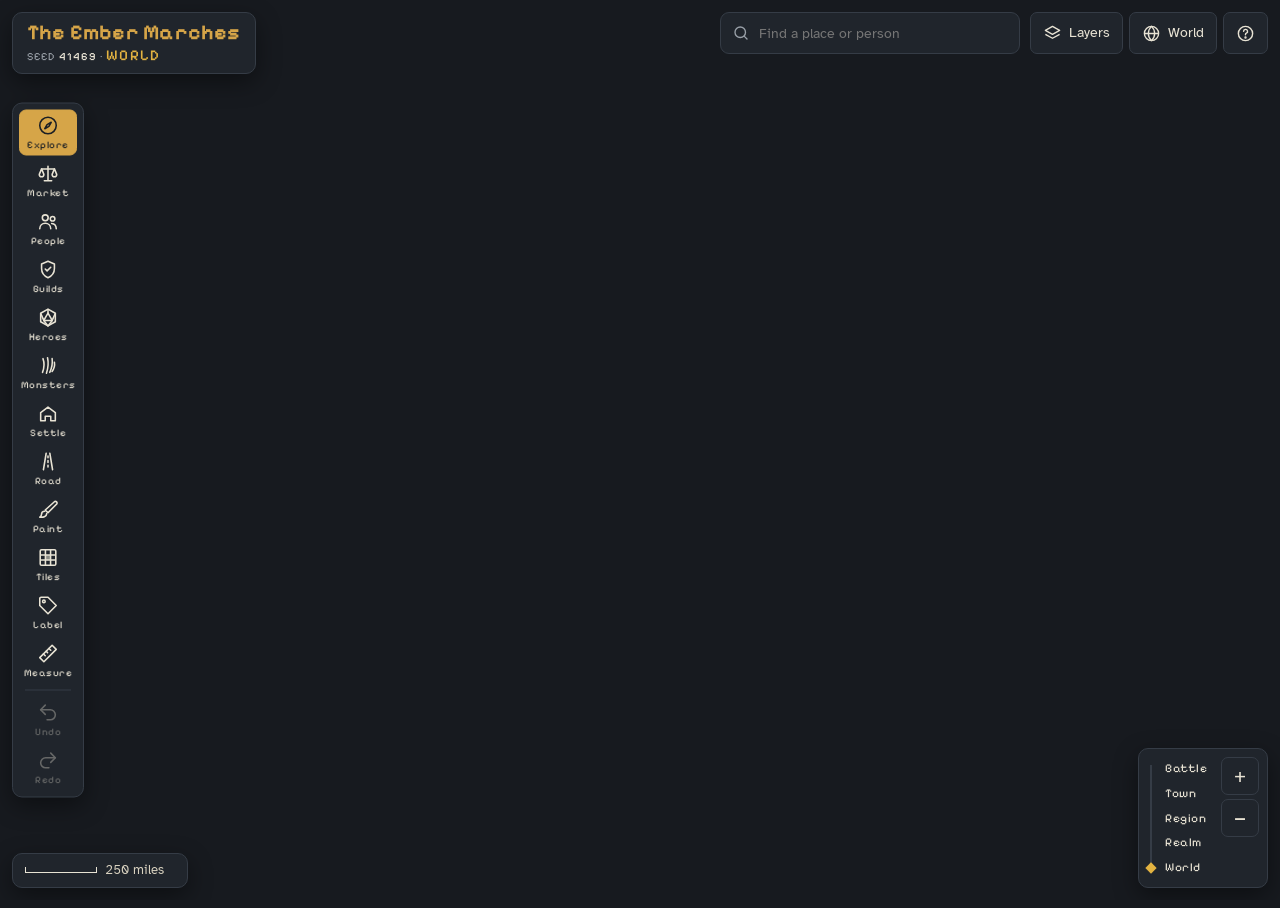
==== commit f7c293ed: "Update the site to v23: saving, live table, battle map, Shop and Market Ledger ideas Co-Authored-By:" ====
--- a/index.html
+++ b/index.html
@@ -1,4 +1,11 @@
-<!doctype html><html><head><meta charset=utf8><meta name=viewport content="width=device-width,initial-scale=1,viewport-fit=cover"><style>:root{color-scheme:light;box-sizing:border-box;padding-top:env(safe-area-inset-top,0px);padding-bottom:env(safe-area-inset-bottom,0px)}html{scroll-padding-top:env(safe-area-inset-top,0px)}body{margin:0;padding:0;font:14px -apple-system,BlinkMacSystemFont,sans-serif;background:#fff;color:#000}img{max-width:100%}[hidden]:not([hidden=until-found i]){display:none!important}</style><title>Realmwright Atlas</title><meta name="description" content="A procedural D&amp;D 5e world atlas: maps, live markets, NPC tracking, guilds, monsters and a character creator, all in one page."><meta name="theme-color" content="#171a1f"><link rel="icon" href="data:image/svg+xml,%3Csvg xmlns=%22http://www.w3.org/2000/svg%22 viewBox=%220 0 64 64%22%3E%3Crect width=%2264%22 height=%2264%22 rx=%2212%22 fill=%22%230b0e12%22/%3E%3Ccircle cx=%2232%22 cy=%2232%22 r=%2220%22 fill=%22none%22 stroke=%22%23c9a253%22 stroke-width=%224%22/%3E%3Cpath d=%22M32 14l6 18-6 18-6-18z%22 fill=%22%23e2c37a%22/%3E%3C/svg%3E"></head><body>
+<!doctype html>
+<html lang="en">
+<meta name="description" content="A procedural D&amp;D 5e world atlas: maps, live markets, NPC tracking, guilds, monsters, a pixel battle map and a character creator, all in one page.">
+<link rel="icon" href="data:image/svg+xml,%3Csvg xmlns=%22http://www.w3.org/2000/svg%22 viewBox=%220 0 64 64%22%3E%3Crect width=%2264%22 height=%2264%22 rx=%2212%22 fill=%22%23171a1f%22/%3E%3Ccircle cx=%2232%22 cy=%2232%22 r=%2220%22 fill=%22none%22 stroke=%22%23d6a548%22 stroke-width=%224%22/%3E%3Cpath d=%22M32 14l6 18-6 18-6-18z%22 fill=%22%23e3b341%22/%3E%3C/svg%3E">
+<meta charset="utf-8">
+<meta name="theme-color" content="#171a1f">
+<meta name="viewport" content="width=device-width, initial-scale=1, viewport-fit=cover">
+<title>Realmwright Atlas</title>
 <link rel="preconnect" href="https://fonts.googleapis.com">
 <link rel="preconnect" href="https://fonts.gstatic.com" crossorigin>
 <link rel="stylesheet" href="https://fonts.googleapis.com/css2?family=Atkinson+Hyperlegible:ital,wght@0,400;0,700;1,400&family=IM+Fell+English+SC&family=IM+Fell+English:ital@0;1&family=Pixelify+Sans:wght@400;500;600;700&display=swap">
@@ -29,9 +36,8 @@
 #app { position: fixed; inset: 0; overflow: hidden; }
 #map { position: absolute; inset: 0; width: 100%; height: 100%; display: block; touch-action: none; cursor: grab; outline: none; }
 #map:active { cursor: grabbing; }
-#map[data-tool="settle"], #map[data-tool="road"], #map[data-tool="label"], #map[data-tool="measure"] { cursor: crosshair; }
+#map[data-tool="settle"], #map[data-tool="road"], #map[data-tool="label"], #map[data-tool="measure"], #map[data-tool="tiles"] { cursor: crosshair; }
 #map[data-tool="paint"] { cursor: none; }
-#map[data-tool="tiles"] { cursor: crosshair; }
 .panel { background: var(--panel); background: color-mix(in srgb, var(--panel) 94%, transparent); border: 1px solid var(--line); border-radius: var(--r); box-shadow: 0 10px 30px rgba(0,0,0,.35), inset 0 0 0 1px rgba(214,165,72,.06); backdrop-filter: blur(6px); -webkit-backdrop-filter: blur(6px); }
 
 /* top bar */
@@ -84,8 +90,75 @@
 .title-in:hover { border-color: var(--line); }
 .title-in:focus { border-color: var(--brass); outline: none; background: var(--panel-2); }
 .x { flex: none; width: 34px; height: 34px; border-radius: 8px; border: 1px solid var(--line); background: var(--panel-2); cursor: pointer; font-size: 20px; line-height: 1; }
+.x.locate { display: grid; place-items: center; color: var(--muted); }
+.x.locate:hover { color: #e2c37a; }
 .sub { margin: -4px 0 0; color: #cfc8b6; font-size: 14px; }
 .hint, .meta { margin: 0; color: var(--muted); font-size: 13px; }
+.lay { margin: 6px 0 4px; font-size: 13.5px; line-height: 1.45; }
+.laynotes { margin: 2px 0 8px; padding-left: 18px; font-size: 13px; color: var(--muted); line-height: 1.45; }
+.laynotes li { margin: 1px 0; }
+body.player .tool[data-tool="settle"], body.player .tool[data-tool="road"], body.player .tool[data-tool="paint"], body.player .tool[data-tool="tiles"], body.player .tool[data-tool="label"], body.player .tool[data-tool="monsters"], body.player .dm-only, body.player [data-mon-spawn], body.player [data-mon-near], body.player label:has(#lay-monsters) { display: none !important; }
+#saveWarn { position: fixed; left: 50%; transform: translateX(-50%); top: 64px; z-index: 60; max-width: min(640px, calc(100vw - 24px)); background: #3a1d17; color: #f6eed8; border: 1px solid #c0504a; border-radius: 10px; padding: 10px 12px; font-size: 13.5px; box-shadow: 0 8px 24px rgba(0,0,0,.4); }
+#saveWarn .btn, #saveWarn .x { margin-left: 6px; vertical-align: middle; }
+.save-bad { color: #e8857a !important; }
+.dlg-wrap { position: fixed; inset: 0; z-index: 70; background: rgba(8,10,14,.6); display: grid; place-items: center; padding: 16px; }
+.dlg-wrap[hidden] { display: none; }
+.dlg { background: var(--panel, #161b22); color: inherit; border: 1px solid var(--line); border-radius: 12px; padding: 16px 18px; max-width: 560px; width: 100%; max-height: 80vh; overflow: auto; box-shadow: 0 16px 48px rgba(0,0,0,.5); }
+.dlg h2 { margin: 0 0 6px; font: 400 21px/1.2 var(--f-display); }
+.live-chip { position: fixed; top: calc(env(safe-area-inset-top, 0px) + 114px); left: 50%; transform: translateX(-50%); z-index: 21; font-size: 12px; letter-spacing: .04em; background: rgba(26,80,52,.9); color: #e8f6ee; padding: 4px 11px 4px 22px; border-radius: 999px; pointer-events: none; box-shadow: 0 2px 8px rgba(0,0,0,.35); }
+.live-chip::before { content: ''; position: absolute; left: 9px; top: 50%; width: 7px; height: 7px; margin-top: -3.5px; border-radius: 50%; background: #5fe39a; }
+.live-chip.busy::before { background: #f0c75e; }
+.live-chip.bad { background: rgba(120,30,30,.92); }
+.live-chip.bad::before { background: #ff8a7a; }
+@media (min-width: 761px) { .live-chip { top: auto; bottom: 16px; } body.player .live-chip { bottom: 46px; } }
+@media (max-width: 760px) { body.player .live-chip { top: calc(env(safe-area-inset-top, 0px) + 146px); } }
+.party-live { list-style: none; margin: 6px 0; padding: 0; display: grid; gap: 6px; }
+.party-live li { display: grid; grid-template-columns: 1fr auto auto auto; gap: 8px; align-items: center; padding: 6px 8px; border: 1px solid var(--line); border-radius: 8px; background: var(--panel-2); font-size: 13px; }
+.party-live li span { display: grid; min-width: 0; }
+.party-live small { color: var(--muted); }
+.party-live .pstat { font-size: 12px; color: var(--muted); text-align: right; }
+.party-live .pstat b { color: var(--text); font-size: 13px; }
+.party-live .pconds { grid-column: 1 / -1; color: #e0a83b; }
+.snaps, .worlds { list-style: none; margin: 4px 0 6px; padding: 0; display: grid; gap: 4px; font-size: 13px; }
+.snaps small { color: var(--muted); }
+.worlds li { display: grid; grid-template-columns: 1fr auto auto; gap: 6px; align-items: center; }
+.worlds li span { display: grid; min-width: 0; }
+.worlds li b { overflow: hidden; text-overflow: ellipsis; white-space: nowrap; font-weight: 600; }
+.worlds li small { color: var(--muted); }
+#worldList, #snapList { margin-top: 8px; }
+.mode-pill { position: fixed; bottom: 14px; left: 50%; transform: translateX(-50%); z-index: 20; font-size: 12px; letter-spacing: .06em; text-transform: uppercase; background: rgba(59,90,130,.85); color: #eef3fa; padding: 4px 10px; border-radius: 999px; pointer-events: none; }
+body:not(.player) .mode-pill { display: none; }
+.facts.civic small { color: var(--muted); }
+.sizenote { margin: -4px 0 10px; }
+.link.place { text-decoration-style: dotted; }
+.role-line { margin: 2px 0 8px; }
+.heatcats { display: flex; flex-wrap: wrap; gap: 6px; margin: 8px 0; }
+.heatcats .chip { display: inline-flex; align-items: center; gap: 6px; padding: 4px 9px; border-radius: 999px; border: 1px solid var(--line); background: var(--panel-2); color: inherit; font: inherit; font-size: 12.5px; cursor: pointer; opacity: .55; }
+.heatcats .chip[aria-pressed="true"] { opacity: 1; border-color: rgba(227,179,65,.55); }
+.heatcats .chip i, .dotc { width: 9px; height: 9px; border-radius: 50%; display: inline-block; }
+.heatcats .chip small { color: var(--muted); }
+.heatkey { display: flex; align-items: center; gap: 8px; font-size: 12px; color: var(--muted); margin-top: 6px; }
+.heatkey i { flex: 1; height: 8px; border-radius: 4px; background: linear-gradient(90deg, rgba(30,60,200,.5), #28bedc, #f0e646, #f5821e, #dc1e1e); }
+ul.hot { list-style: none; margin: 4px 0; padding: 0; display: grid; gap: 5px; }
+ul.hot li { display: grid; grid-template-columns: minmax(0, 1.3fr) 1fr auto; gap: 8px; align-items: center; font-size: 13px; }
+ul.hot li i { height: 7px; border-radius: 4px; background: rgba(255,255,255,.06); overflow: hidden; display: block; }
+ul.hot li em { display: block; height: 100%; border-radius: 4px; }
+ul.hot li small { color: var(--muted); font-size: 11.5px; }
+ul.actlist { list-style: none; margin: 2px 0 8px; padding: 0; font-size: 13px; }
+ul.actlist li { margin: 3px 0; }
+ul.actlist small { color: var(--muted); }
+ul.hist { list-style: none; margin: 6px 0 8px; padding: 0; display: grid; gap: 7px; font-size: 13px; }
+ul.hist li { display: grid; grid-template-columns: 64px 1fr; gap: 8px; align-items: start; }
+ul.hist .hd { font: 600 10px/1.6 var(--f-ui, system-ui); letter-spacing: .05em; text-transform: uppercase; color: var(--muted); border: 1px solid var(--line); border-radius: 4px; text-align: center; padding: 1px 0; }
+ul.hist small { color: var(--muted); }
+.occ-line { margin: 6px 0; padding: 6px 9px; border-left: 3px solid #c0503c; background: rgba(192,80,60,.1); border-radius: 0 6px 6px 0; font-size: 13px; }
+.lvl { font: 600 10px/1 var(--f-ui, system-ui); letter-spacing: .04em; text-transform: uppercase; padding: 1px 4px; border-radius: 4px; border: 1px solid var(--line); color: var(--muted); vertical-align: 1px; }
+.lvl.l3 { color: #e2c37a; border-color: rgba(227,179,65,.5); }
+.branches { list-style: none; margin: 4px 0 8px; padding: 0; display: grid; gap: 6px; }
+.branches li { display: grid; grid-template-columns: 1fr auto; gap: 0 10px; padding: 6px 8px; border: 1px solid var(--line); border-radius: 8px; }
+.branches li small { grid-column: 1 / -1; color: var(--muted); font-size: 12.5px; }
+.branches li b { font-weight: 600; font-size: 13px; }
+.branches li.off { opacity: .72; }
 .meta b { color: var(--text); font-weight: 500; }
 .field { display: grid; gap: 5px; min-width: 0; }
 .lab { font-size: 11.5px; letter-spacing: .08em; text-transform: uppercase; color: var(--muted); }
@@ -332,6 +405,27 @@
 @media (max-width: 760px) { .pop.mon { left: 12px; } }
 /* guilds */
 .mk-tabs.g4 button { padding-inline: 2px; }
+.seg.mk-tabs.g5 button { padding-inline: 1px; letter-spacing: .01em; font-size: 12px; }
+@media (max-width: 420px) { .seg.mk-tabs.g5 button { font-size: 11.5px; letter-spacing: 0; } }
+.house-h { font: 500 12px var(--f-display); letter-spacing: .12em; text-transform: uppercase; color: var(--brass); margin: 14px 0 4px; display: flex; gap: 8px; align-items: baseline; }
+.house-h small { color: var(--muted); letter-spacing: .04em; }
+.house-h .link { color: var(--brass); text-decoration-color: rgba(214,165,72,.4); font: inherit; letter-spacing: inherit; text-transform: inherit; }
+.around-more { margin-top: 10px; } .around-more summary { cursor: pointer; display: flex; gap: 8px; align-items: baseline; } .around-more summary .house-h { margin: 0; display: inline; }
+ul.orgcards > li, ul.branches > li { border-left: 4px solid var(--gc, var(--line)); }
+ul.branches > li.off { border-left-color: var(--line); }
+.org-head { border-top: 4px solid var(--gc, var(--line)); padding-top: 8px; border-radius: 2px; }
+.dz { display: inline-block; font: 700 10.5px var(--f-ui); letter-spacing: .05em; text-transform: uppercase; padding: 1px 6px; border-radius: 9px; vertical-align: 1px; border: 1px solid; }
+.dz-low { color: #8fd19e; border-color: rgba(143,209,158,.5); }
+.dz-moderate { color: #e3c25a; border-color: rgba(227,194,90,.5); }
+.dz-high { color: #f0965c; border-color: rgba(240,150,92,.55); }
+.dz-deadly { color: #fff; background: #b8322a; border-color: #b8322a; }
+.feed { list-style: none; margin: 4px 0 0; padding: 0; display: grid; gap: 6px; font-size: 13px; }
+.feed li { display: flex; gap: 8px; align-items: flex-start; }
+.feed li > span { min-width: 0; line-height: 1.35; }
+.feed .when { display: block; color: var(--muted); font-size: 11.5px; }
+.ava { flex: none; width: 26px; height: 26px; border-radius: 50%; display: grid; place-items: center; font: 700 11px var(--f-ui); font-style: normal; color: #fff; letter-spacing: .02em; }
+.dmtag { font-style: normal; font: 600 10px var(--f-ui); color: var(--ink); background: var(--oxblood); border-radius: 3px; padding: 0 4px; letter-spacing: .04em; }
+.seg.sm { margin: 8px 0 2px; } .seg.sm button { font-size: 12.5px; padding: 5px 4px; }
 .rank { display: inline-flex; align-items: center; justify-content: center; min-width: 74px; padding: 3px 8px; border-radius: 5px; font: 600 11.5px var(--f-ui); letter-spacing: .06em; text-transform: uppercase; color: #15110a; background: var(--rk); box-shadow: inset 0 0 0 1px rgba(0,0,0,.35), inset 0 1px 0 rgba(255,255,255,.35); flex: none; }
 .rank.sm { min-width: 62px; padding: 2px 6px; font-size: 10px; }
 .evlist.quests button.mine { border-color: var(--brass); background: rgba(214,165,72,.1); }
@@ -391,9 +485,39 @@
 
 
 
+
+/* ecology, price reasons, chronicle */
+.eco { list-style: none; margin: 0; padding: 0; display: grid; gap: 6px; }
+.eco li { display: grid; grid-template-columns: minmax(130px, 1.1fr) 1fr 46px; gap: 4px 10px; align-items: center; font-size: 13px; }
+.eco .eg { display: flex; align-items: center; gap: 7px; } .eco .eg i { width: 10px; height: 10px; border-radius: 50%; flex: none; }
+.ebar { position: relative; height: 6px; border-radius: 3px; background: #2a333c; }
+.ebar em { position: absolute; left: 0; top: 0; bottom: 0; border-radius: 3px; background: linear-gradient(90deg, #6c7782, #c9a253); }
+.ebar b { position: absolute; top: -3px; bottom: -3px; width: 1.5px; background: #f3ead2; opacity: .55; }
+.eco .ev { text-align: right; font-variant-numeric: tabular-nums; } .eco .ev.up { color: #e2c37a; } .eco .ev.dn { color: #8fbfe3; }
+.eco small { grid-column: 1 / -1; color: var(--muted); font-size: 12px; line-height: 1.35; margin-top: -2px; }
+.whyb { text-align: left; color: var(--text); text-decoration-color: rgba(227,179,65,.35); }
+.whyb:hover { color: var(--brass-hi); }
+tr.prow.on td { background: rgba(214,165,72,.1); }
+.whyrow td { padding: 4px 6px 10px !important; background: rgba(214,165,72,.05); }
+.why { display: grid; gap: 6px; }
+.whyt { width: 100%; border-collapse: collapse; font-size: 13px; }
+.whyt td { padding: 3px 4px; border-bottom: 1px dotted #39434e; }
+.whyt td.num { text-align: right; font-variant-numeric: tabular-nums; white-space: nowrap; }
+.up { color: #f0a58f; } .dn { color: #9fdcaa; }
+.movers-why ul { list-style: none; margin: 0; padding: 0; display: grid; gap: 4px; font-size: 13.5px; }
+.movers-why li { display: flex; flex-wrap: wrap; gap: 0 8px; align-items: baseline; border-bottom: 1px dotted #39434e; padding: 3px 0; }
+.movers-why small { flex-basis: 100%; color: var(--muted); font-size: 12.5px; }
+.chron { list-style: none; margin: 0; padding: 0; display: grid; gap: 3px; font-size: 13.5px; }
+.chron li { display: grid; grid-template-columns: 18px 1fr; gap: 6px; align-items: baseline; }
+.chron li i { font-style: normal; color: var(--brass); text-align: center; }
+.chron li.cd { display: block; font-size: 11px; letter-spacing: .08em; text-transform: uppercase; color: var(--muted); margin-top: 8px; }
+
 /* monsters */
 .mons .tag { margin-left: 4px; vertical-align: 1px; }
 .mdot { width: 12px; height: 12px; border-radius: 50%; flex: none; border: 1.5px solid rgba(0,0,0,.5); margin-top: 3px; }
+.mdot.inl { display: inline-block; vertical-align: -1px; margin: 0 2px; }
+.mdot.t3 { border-radius: 2px; transform: rotate(45deg) scale(.86); }
+.mdot.t4 { border: 0; border-radius: 0; clip-path: polygon(25% 4%, 75% 4%, 100% 50%, 75% 96%, 25% 96%, 0 50%); width: 13px; }
 .evlist.mons button { align-items: flex-start; }
 .tag.pl { border-color: var(--brass); color: var(--brass-hi); } .tag.rare { border-color: #b48cf0; color: #cdb5f7; } .tag.new { border-color: #5fae6e; color: #9fdcaa; }
 .threat { display: grid; gap: 6px; border: 1px solid var(--line); border-radius: 10px; padding: 10px 12px; }
@@ -579,7 +703,8 @@
   .ibtn .lbl { display: none; }
   .plate { order: 3; flex: 0 1 auto; max-width: 100%; }
   .tools { top: auto; transform: none; left: 0; right: 0; bottom: 0; border-radius: 0; border-width: 1px 0 0; flex-direction: row; justify-content: space-between; padding: 4px 6px calc(env(safe-area-inset-bottom, 0px) + 4px); overflow-x: auto; }
-  .tool { width: auto; flex: 1; min-width: 38px; padding: 6px 0 5px; }
+  .tool { width: auto; flex: 1 0 56px; min-width: 56px; padding: 6px 0 5px; }
+  .mode-pill { bottom: auto; top: calc(env(safe-area-inset-top, 0px) + 114px); }
   .inspector.wide { width: auto; max-height: 58%; }
   .tool span { font-size: 10px; }
   .tools hr { display: none; }
@@ -658,6 +783,7 @@
 .inspector { grid-auto-rows: max-content; }
 /* a taller tool rail: tighten it sooner on short screens */
 @media (min-width: 761px) and (max-height: 960px) { .tool { padding: 4px 0 3px; gap: 1px; } .tool span { font-size: 10px; } .tools { gap: 2px; } }
+@media (min-width: 761px) and (max-height: 720px) { .tool { padding: 3px 0; } .tool svg { width: 20px; height: 20px; } .tools { gap: 1px; top: calc(50% + 14px); } }
 @media (min-width: 761px) and (max-height: 820px) { .tool span { display: none; } .tool { padding: 6px 0; } }
 @media (max-width: 760px) {
   .tool { min-width: 50px; flex: 1 0 50px; }
@@ -696,20 +822,22 @@
 .inn-out { display: grid; gap: 4px; }
 .sblock { display: grid; gap: 6px; font-size: 13px; }
 .sblock summary { cursor: pointer; font: 500 12px var(--f-display); letter-spacing: .12em; text-transform: uppercase; color: var(--brass); }
-/* the old ledger's stat block: parchment, red rules, engraved headings */
+/* the old Market Ledger's stat block: parchment, red rules, engraved headings */
 .statblock { background: #f1e6cc; color: #2a1d14; border-radius: 6px; padding: 12px 14px; line-height: 1.45; border-top: 4px solid #8e1b12; border-bottom: 4px solid #8e1b12; display: grid; gap: 3px; }
 .statblock p { margin: 0; }
 .statblock .sb-name { font: 400 24px/1.1 'IM Fell English', Georgia, serif; color: #7a1a10; }
-.statblock .sb-k { font-style: italic; padding-bottom: 6px; border-bottom: 2px solid #a8331f; margin-bottom: 4px; }
-.statblock .sb-l b { color: #7a1a10; }
+.statblock .sb-k { font-style: italic; color: #2a1d14; padding-bottom: 6px; border-bottom: 2px solid #a8331f; margin-bottom: 4px; }
+.statblock .sb-l b, .statblock p b { color: #7a1a10; }
 .statblock h4 { font: 400 17px 'IM Fell English', Georgia, serif; color: #7a1a10; margin: 10px 0 4px; border-bottom: 1px solid #a8331f; letter-spacing: 0; text-transform: none; padding: 0; }
 .statblock .sb-ab { width: 100%; border-collapse: collapse; margin: 6px 0; text-align: center; font-variant-numeric: tabular-nums; border-top: 2px solid #a8331f; border-bottom: 2px solid #a8331f; }
-.statblock .sb-ab th { font: 700 11px var(--f-ui); color: #7a1a10; padding-top: 4px; }
-.statblock .sb-ab td { font-size: 12.5px; padding: 0 0 4px; } .statblock .sb-ab small { color: #5a4636; }
+.statblock .sb-ab th { font: 700 11px var(--f-ui); color: #7a1a10; padding-top: 4px; letter-spacing: 0; }
+.statblock .sb-ab td { font-size: 12.5px; padding: 0 0 4px; color: #2a1d14; font-weight: 700; } .statblock .sb-ab small { font-weight: 400; } .statblock .sb-ab small { color: #5a4636; }
 /* prices in their coins */
 .c-gp { color: #e3b341; } .c-sp { color: #b9c2c9; } .c-cp { color: #d0804f; }
 .c-gp b, .c-sp b, .c-cp b { font-weight: 700; }
 .pop.mon { max-height: calc(100% - 120px); overflow: auto; }
+.pop.mon { max-height: calc(100% - 120px); overflow: auto; }
+
 </style>
 
 <div id="app">
@@ -747,19 +875,20 @@
   <div id="helpPop" class="pop panel" hidden>
     <h2>Using the atlas</h2>
     <ol>
-      <li><b>Zoom</b> with the mouse wheel, a pinch, or the ladder at bottom right. The world map becomes realms, then regions, then town streets, then a 5-ft battle grid.</li>
+      <li><b>Zoom</b> with the mouse wheel, a pinch, or the ladder at bottom right. The world map becomes realms, then regions, then town streets, then a pixel-art battle map with 5-ft squares, drawn for every town, road, coast and forest.</li>
       <li><b>Explore</b>: tap a town to see its population, trades, folk and local wildlife. Tap a road to see its length and travel time.</li>
       <li><b>Settle</b>, <b>Road</b>, <b>Paint</b> and <b>Label</b> add your own places, routes, terrain and notes. Select something and drag it to move it.</li>
-      <li><b>Tiles</b> paints the pixel battle map square by square: ground, props such as trees, chests and beds, walls, doors, windows and fences, and whole buildings. Zoom right in first; the battle map is drawn in the same pixel style as the old Tilewright tool.</li>
-      <li><b>Market</b> runs a live calendar. Every town prices real Player's Handbook goods, mounts and magic items, and wars, bandits, famine, plague, trade booms, festivals and feasts push prices around. Press Play to let time run. The <b>Shop</b> tab prices all 588 items in the System Reference Document for that town and adds up an inn bill.</li>
-      <li><b>People</b> shows each town's notable residents: jobs, families, rivalries, secrets, motivations and what they are doing today. Log the party's dealings with them and track the ones that matter.</li>
-      <li><b>Guilds</b> runs the Adventurers' Guild: quest boards in every town, NPC companies, and ranks from Copper to Adamantine for your party. It also shows how the town's organisations get on, and what its powerful people are pushing for.</li>
+      <li><b>Tiles</b> paints the battle map square by square: ground, props such as tables, beds and campfires, and walls, doors, windows and fences along the grid lines. Fill a patch, or drag out a whole building. Players see your changes; undo works per stroke.</li>
+      <li><b>Market</b> runs a live calendar. Every town prices real Player's Handbook goods, mounts and magic items, and wars, bandits, famine, plague, trade booms, festivals and feasts push prices around. Press Play to let time run. The <b>Shop</b> tab prices all 588 SRD items for the town, and works out the inn bill.</li>
+      <li><b>People</b> shows each town's notable residents: jobs, families, rivalries, secrets, motivations and what they are doing today. Log the party's dealings with them and track the ones that matter. Group them by household, see where everyone is at any hour (Activity → Around town now), and read each town's Chronicle, written day by day.</li>
+      <li><b>Guilds</b> runs the Adventurers' Guild: quest boards in every town with a danger rating for your party, NPC companies, and ranks from Copper to Adamantine for your party. It also shows how the town's organisations get on, and what its powerful people are pushing for.</li>
       <li><b>Heroes</b> builds play-ready characters from the System Reference Document 5.1: race, class, background, scores, skills, gear bought at your hometown's live prices, and spells. The sheet rolls anything you tap and tracks hit points, slots, rests and level-ups; register a hero with the Adventurers' Guild to take quests. Tap Quick build for a complete level 1 character.</li>
-      <li><b>Monsters</b> shows creature groups living in their natural habitats, plus rare wanderers and haunts. They appear and move on over the weeks, while lairs stay for months. Place your own from the Bestiary (any of the 334 creatures in the System Reference Document, each with its full stat block, or a custom one), track each creature's hit points and initiative, and mark them slain. Monsters near a town raise its danger, which brings more monster quests, bigger rewards and higher bounties on the Market's Bounties tab.</li>
+      <li><b>Monsters</b> shows creature groups living in their natural habitats, plus rare wanderers and haunts. They appear and move on over the weeks, while lairs stay for months. Place your own from the Bestiary (all 334 SRD creatures with full stat blocks, or a custom one), track each creature's hit points and initiative, and mark them slain. Monsters near a town raise its danger, which brings more monster quests, bigger rewards and higher bounties on the Market's Bounties tab.</li>
       <li><b>Links</b> Underlined names go somewhere: towns, realms, people, organisations and events all open their own page and move the map to them. Press the open tool again, a tab you are already on, or the – button to fold the panel into a slim bar; tap the bar to bring it back.</li><li><b>Measure</b> gives distance and overland travel time between any two points.</li>
-      <li>Everything saves in this browser. Use <b>World → Copy map code</b> for a backup. Undo with Ctrl+Z.</li>
+      <li>Everything saves in this browser. Use <b>World → Copy map code</b> for a backup. Undo with Ctrl+Z. <b>World → Recent changes</b> shows who changed what; at a shared table it lists everyone's changes with their name.</li>
     </ol>
-    <p class="meta" style="margin-top:10px">Shortcuts: V explore, K market, N people, G guilds, H heroes, B monsters, S settle, R road, P paint, T tiles, L label, M measure, Delete removes the selection, Esc cancels. Character rules include material from the System Reference Document 5.1 by Wizards of the Coast LLC, licensed under CC BY 4.0.</p>
+    <p class="meta" style="margin-top:10px">Shortcuts: V explore, K market, N people, G guilds, H heroes, B monsters, S settle, R road, P paint, T tiles, L label, M measure, Delete removes the selection, Esc cancels.</p>
+    <p class="meta">Rules, items and creatures include material from the System Reference Document 5.1 by Wizards of the Coast LLC, licensed under CC BY 4.0; the item and creature lists were compiled by Sean. Everyday prices, households, the town chronicle, the change feed, guild colours and town wealth and defence come from Sean and Adam's Market Ledger. Battle-map textures and the look come from Tilewright by Sean and Adam. Fonts: Atkinson Hyperlegible, IM Fell and Pixelify Sans, under the SIL Open Font License.</p>
   </div>
 
   <nav class="tools panel" aria-label="Tools">
@@ -772,7 +901,7 @@
     <button type="button" class="tool" data-tool="settle" aria-pressed="false"><svg viewBox="0 0 24 24" fill="none" stroke="currentColor" stroke-width="1.7" stroke-linejoin="round" aria-hidden="true"><path d="M4 11l8-6 8 6v8.5a.5.5 0 0 1-.5.5H15v-5H9v5H4.5a.5.5 0 0 1-.5-.5z"/></svg><span>Settle</span></button>
     <button type="button" class="tool" data-tool="road" aria-pressed="false"><svg viewBox="0 0 24 24" fill="none" stroke="currentColor" stroke-width="1.7" stroke-linecap="round" aria-hidden="true"><path d="M7 21L10 3M17 21L14 3"/><path d="M12 6v2M12 11v2M12 16v2"/></svg><span>Road</span></button>
     <button type="button" class="tool" data-tool="paint" aria-pressed="false"><svg viewBox="0 0 24 24" fill="none" stroke="currentColor" stroke-width="1.7" stroke-linejoin="round" stroke-linecap="round" aria-hidden="true"><path d="M19 3.5a1.8 1.8 0 0 1 2.5 2.5L12 15.5 9 12.5z"/><path d="M8.5 14c-2.2 0-3.6 1.4-3.6 3.4 0 1.2-.6 2.2-1.9 2.9 3.4.6 7.5-.4 7.6-3.8"/></svg><span>Paint</span></button>
-    <button type="button" class="tool" data-tool="tiles" aria-pressed="false"><svg viewBox="0 0 24 24" fill="none" stroke="currentColor" stroke-width="1.7" stroke-linejoin="round" aria-hidden="true"><rect x="3.5" y="3.5" width="17" height="17" rx="1"/><path d="M3.5 9.2h17M3.5 14.8h17M9.2 3.5v17M14.8 3.5v17"/><path d="M9.2 9.2h5.6v5.6H9.2z" fill="currentColor" stroke="none" opacity=".55"/></svg><span>Tiles</span></button>
+    <button type="button" class="tool" data-tool="tiles" aria-pressed="false" title="Tiles: paint the battle map (T)"><svg viewBox="0 0 24 24" fill="none" stroke="currentColor" stroke-width="1.7" stroke-linejoin="round" aria-hidden="true"><rect x="3.5" y="3.5" width="17" height="17" rx="1.5"/><path d="M3.5 9.2h17M3.5 14.8h17M9.2 3.5v17M14.8 3.5v17"/><path d="M9.2 9.2h5.6v5.6H9.2z" fill="currentColor" stroke="none" opacity=".55"/></svg><span>Tiles</span></button>
     <button type="button" class="tool" data-tool="label" aria-pressed="false"><svg viewBox="0 0 24 24" fill="none" stroke="currentColor" stroke-width="1.7" stroke-linejoin="round" aria-hidden="true"><path d="M3 12V4.5A1.5 1.5 0 0 1 4.5 3H12l9 9-9 9z"/><circle cx="7.5" cy="7.5" r="1.4"/></svg><span>Label</span></button>
     <button type="button" class="tool" data-tool="measure" aria-pressed="false"><svg viewBox="0 0 24 24" fill="none" stroke="currentColor" stroke-width="1.7" stroke-linejoin="round" stroke-linecap="round" aria-hidden="true"><path d="M3 16.5L16.5 3 21 7.5 7.5 21z"/><path d="M7 12.5l2 2M10 9.5l1.5 1.5M13 6.5l2 2"/></svg><span>Measure</span></button>
     <hr>
@@ -977,17 +1106,20 @@
   }
 
   // Realms: nearest capital with warped distance. caps = [x, y, x, y, ...]
-  const _r = { i: -1, gap: 1e9 };
+  // gap: how much nearer the closest capital is than the next; edge: true distance to the dividing line
+  // between their two realms (the perpendicular bisector), which stays a thin line however close two capitals are
+  const _r = { i: -1, gap: 1e9, edge: 1e9 };
   function realmAt(x, y, caps) {
     const rx = x + 55 * noise2(x * 0.0035 + 200, y * 0.0035 - 100) + 14 * noise2(x * 0.013 - 7, y * 0.013 + 3);
     const ry = y + 55 * noise2(x * 0.0035 - 300, y * 0.0035 + 150) + 14 * noise2(x * 0.013 + 9, y * 0.013 - 5);
-    let d1 = 1e18, d2 = 1e18, i1 = -1;
+    let d1 = 1e18, d2 = 1e18, i1 = -1, i2 = -1;
     for (let k = 0; k < caps.length; k += 2) {
       const dx = rx - caps[k], dy = ry - caps[k + 1];
       const d = dx * dx + dy * dy;
-      if (d < d1) { d2 = d1; d1 = d; i1 = k >> 1; } else if (d < d2) d2 = d;
+      if (d < d1) { d2 = d1; i2 = i1; d1 = d; i1 = k >> 1; } else if (d < d2) { d2 = d; i2 = k >> 1; }
     }
     _r.i = i1; _r.gap = caps.length >= 4 ? Math.sqrt(d2) - Math.sqrt(d1) : 1e9;
+    if (i2 >= 0) { const D = Math.hypot(caps[i1 * 2] - caps[i2 * 2], caps[i1 * 2 + 1] - caps[i2 * 2 + 1]); _r.edge = D > 1e-6 ? (d2 - d1) / (2 * D) : 1e9; } else _r.edge = 1e9;
     return _r;
   }
 
@@ -1149,7 +1281,7 @@
           if (rr.i >= 0) {
             const rc = REALM[rr.i % REALM.length];
             r += (rc[0] - r) * realmMix; g += (rc[1] - g) * realmMix; bl += (rc[2] - bl) * realmMix;
-            if (rr.gap < 2.2 * p) { const f = 0.62; r += (96 - r) * f; g += (34 - g) * f; bl += (36 - bl) * f; }
+            if (rr.edge < 1.1 * p) { const f = 0.62; r += (96 - r) * f; g += (34 - g) * f; bl += (36 - bl) * f; }
           }
         }
         const o4 = (j * R + i) * 4;
@@ -1164,352 +1296,6 @@
 
 (() => {
 'use strict';
-// ================================================================ pixel battle map (Tilewright renderer)
-// Runs in the tile workers as well as here. Everything is drawn from 16 × 16 pixel cells, one per
-// 5-ft square, with Tilewright's tiling textures, soft blending between natural ground, wall faces,
-// edge walls and doors, and little sprites for props. Needs only the terrain library T.
-function pixelLib(T) {
-  'use strict';
-  const TS = 16, S = 64, EMPTY = 255, CELL = 1056;
-  function mulberry32(a) { return function () { a |= 0; a = a + 0x6D2B79F5 | 0; let t = Math.imul(a ^ a >>> 15, 1 | a); t = t + Math.imul(t ^ t >>> 7, 61 | t) ^ t; return ((t ^ t >>> 14) >>> 0) / 4294967296; }; }
-  function hash2(x, y, s) { let h = (Math.imul(x | 0, 374761393) + Math.imul(y | 0, 668265263) + Math.imul(s | 0, 1442695041)) | 0; h = Math.imul(h ^ (h >>> 13), 1274126177); h ^= h >>> 16; return (h >>> 0) / 4294967296; }
-  const sm = (t) => t * t * (3 - 2 * t);
-  function vn(x, y, s) {
-    const ix = Math.floor(x), iy = Math.floor(y), tx = sm(x - ix), ty = sm(y - iy);
-    const a = hash2(ix, iy, s), b = hash2(ix + 1, iy, s), c = hash2(ix, iy + 1, s), d = hash2(ix + 1, iy + 1, s);
-    return a + (b - a) * tx + (c - a) * ty + (a - b - c + d) * tx * ty;
-  }
-  function tvn(x, y, cell, s) {
-    const L = S / cell, fx = x / cell, fy = y / cell, ix = Math.floor(fx), iy = Math.floor(fy), tx = sm(fx - ix), ty = sm(fy - iy), m = (v) => ((v % L) + L) % L;
-    const a = hash2(m(ix), m(iy), s), b = hash2(m(ix + 1), m(iy), s), c = hash2(m(ix), m(iy + 1), s), d = hash2(m(ix + 1), m(iy + 1), s);
-    return a + (b - a) * tx + (c - a) * ty + (a - b - c + d) * tx * ty;
-  }
-  function hex(h) { const n = parseInt(h.slice(1), 16); return [n >> 16 & 255, n >> 8 & 255, n & 255]; }
-  const sh = (c, f) => [c[0] * f, c[1] * f, c[2] * f];
-
-  // ---------- 64 × 64 tiling pixel textures ----------
-  const newTex = () => new Uint8ClampedArray(S * S * 3);
-  function put(t, x, y, c) { x = ((x % S) + S) % S; y = ((y % S) + S) % S; const i = (y * S + x) * 3; t[i] = c[0]; t[i + 1] = c[1]; t[i + 2] = c[2]; }
-  function quant(t, cols, cell, seed, jit) {
-    const R = mulberry32(seed); cols = cols.map(hex);
-    for (let y = 0; y < S; y++) for (let x = 0; x < S; x++) {
-      let n = tvn(x, y, cell, seed) * 0.65 + tvn(x, y, cell / 2, seed + 7) * 0.35;
-      n = (n - 0.5) * 2.2 + 0.5 + (R() - 0.5) * jit;
-      let k = Math.floor(n * cols.length); k = k < 0 ? 0 : k >= cols.length ? cols.length - 1 : k; put(t, x, y, cols[k]);
-    }
-  }
-  function sprinkle(t, seed, p, col, fn) { const R = mulberry32(seed); const c = hex(col); for (let y = 0; y < S; y++) for (let x = 0; x < S; x++) if (R() < p) { if (fn) fn(x, y, c); else put(t, x, y, c); } }
-  function waves(t, seed, n, c1, c2) { const R = mulberry32(seed), a = hex(c1), b = hex(c2); for (let i = 0; i < n; i++) { const x = R() * S | 0, y = R() * S | 0; put(t, x, y + 1, a); put(t, x + 1, y, b); put(t, x + 2, y, a); put(t, x + 3, y + 1, a); } }
-  const tuft = (t) => (x, y, c) => { put(t, x, y, c); put(t, x, y - 1, c); };
-  function texDeep() { const t = newTex(); quant(t, ['#162d55', '#1a3663', '#1f3f70'], 16, 11, 0.25); waves(t, 12, 12, '#3b66a1', '#5a86bf'); return t; }
-  function texShallow() { const t = newTex(); quant(t, ['#2b7893', '#3086a2', '#3994af'], 16, 21, 0.25); waves(t, 22, 11, '#7cc2d2', '#a9e0e8'); return t; }
-  function texSand() { const t = newTex(); quant(t, ['#c4a466', '#d0b375', '#dbc085'], 8, 31, 0.35); sprinkle(t, 32, 0.06, '#ad8c52'); sprinkle(t, 33, 0.025, '#ead49c'); return t; }
-  function texGrass() { const t = newTex(); quant(t, ['#447c33', '#4d8a3a', '#579742'], 8, 41, 0.4); sprinkle(t, 42, 0.07, '#3a6b2b', tuft(t)); sprinkle(t, 43, 0.03, '#70ad52'); return t; }
-  function canopy(seed, base, cols) {
-    const t = newTex(); quant(t, base, 8, seed, 0.3);
-    const R = mulberry32(seed + 1), cs = [];
-    for (let n = 0; n < 18; n++) cs.push({ x: R() * S | 0, y: R() * S | 0, r: 4.5 + R() * 3.5 });
-    const [shd, rim, hi, mid, dk] = cols.map(hex);
-    for (const c of cs) { const r = Math.ceil(c.r) + 2; for (let dy = -r; dy <= r; dy++) for (let dx = -r; dx <= r; dx++) if ((dx - 1) * (dx - 1) + (dy - 2) * (dy - 2) <= c.r * c.r) put(t, c.x + dx, c.y + dy, shd); }
-    for (const c of cs) {
-      const r = Math.ceil(c.r);
-      for (let dy = -r; dy <= r; dy++) for (let dx = -r; dx <= r; dx++) {
-        const d = Math.hypot(dx, dy); if (d > c.r) continue;
-        const l = 1 - Math.hypot(dx + c.r * 0.35, dy + c.r * 0.35) / (c.r * 1.5) + (R() - 0.5) * 0.18;
-        put(t, c.x + dx, c.y + dy, d > c.r - 1 ? rim : l > 0.6 ? hi : l > 0.38 ? mid : dk);
-      }
-    }
-    return t;
-  }
-  const texForest = () => canopy(51, ['#1c3d1c', '#214621'], ['#142e15', '#1d3f1d', '#5c9a45', '#47823a', '#356a2f']);
-  const texJungle = () => canopy(151, ['#123a1f', '#174426'], ['#0c2a15', '#15401f', '#63b350', '#3f9a3e', '#2a7a31']);
-  function texDirt() { const t = newTex(); quant(t, ['#6c4c2f', '#785636', '#83613d'], 8, 61, 0.4); sprinkle(t, 62, 0.025, '#9a7a54', (x, y, c) => { put(t, x, y, c); put(t, x, y + 1, hex('#4c3520')); }); return t; }
-  function texFlag() {
-    const t = newTex(), R = mulberry32(65), tones = ['#7f7c76', '#8a8780', '#94918a'].map(hex), mortar = hex('#4d4a46');
-    for (let y = 0; y < S; y++) for (let x = 0; x < S; x++) {
-      let c;
-      if ((x & 7) === 0 || (y & 7) === 0) c = mortar;
-      else { c = tones[hash2(x >> 3, y >> 3, 3) * 3 | 0]; if ((y & 7) === 1) c = sh(c, 1.08); if ((x & 7) === 7 || (y & 7) === 7) c = sh(c, 0.9); if (R() < 0.04) c = sh(c, 0.88); }
-      put(t, x, y, c);
-    }
-    const ck = hex('#5a5751'); for (let n = 0; n < 7; n++) { const x = (R() * 8 | 0) * 8 + 2 + (R() * 3 | 0), y = (R() * 8 | 0) * 8 + 2; put(t, x, y, ck); put(t, x + 1, y + 1, ck); put(t, x + 1, y + 2, ck); put(t, x + 2, y + 3, ck); }
-    return t;
-  }
-  function texWall() {
-    const t = newTex(), R = mulberry32(91), tones = ['#615b53', '#6b655c', '#757066'].map(hex), mortar = hex('#2e2b28');
-    for (let y = 0; y < S; y++) for (let x = 0; x < S; x++) {
-      const r = y >> 2, off = (r & 1) * 4; let c;
-      if ((y & 3) === 0 || ((x + off) & 7) === 0) c = mortar;
-      else { c = tones[hash2(((x + off) >> 3) & 7, r, 5) * 3 | 0]; if ((y & 3) === 1) c = sh(c, 1.12); if ((y & 3) === 3) c = sh(c, 0.88); if (R() < 0.05) c = sh(c, 0.9); }
-      put(t, x, y, c);
-    }
-    return t;
-  }
-  function texLava() {
-    const t = newTex(), R = mulberry32(73); const c1 = hex('#ffd84a'), c2 = hex('#ff8a1f'), h1 = hex('#a42c0e'), h2 = hex('#b8340f'), l1 = hex('#4f150a'), l2 = hex('#5e1a0b');
-    for (let y = 0; y < S; y++) for (let x = 0; x < S; x++) { const n = tvn(x, y, 16, 71) * 0.6 + tvn(x, y, 8, 72) * 0.4, e = Math.abs(n - 0.5), j = R() < 0.5; put(t, x, y, e < 0.018 ? c1 : e < 0.04 ? c2 : n > 0.5 ? (j ? h1 : h2) : (j ? l1 : l2)); }
-    return t;
-  }
-  function texSnow() { const t = newTex(); quant(t, ['#c9d6e4', '#d8e2ed', '#e6eef6'], 8, 81, 0.35); sprinkle(t, 82, 0.02, '#ffffff'); sprinkle(t, 83, 0.03, '#aebfd3'); return t; }
-  function texPlanks() {
-    const t = newTex(), tones = ['#8a6034', '#946838', '#7f5830'].map(hex), seam = hex('#3e2914'), nail = hex('#c9b28a');
-    for (let y = 0; y < S; y++) for (let x = 0; x < S; x++) {
-      const r = y >> 2, off = (r * 5) & 15, bx = ((x + off) >> 4) & 3; let c;
-      if ((y & 3) === 0 || ((x + off) & 15) === 0) c = seam;
-      else { c = tones[hash2(bx, r, 9) * 3 | 0]; if ((y & 3) === 1) c = sh(c, 1.1); if ((y & 3) === 3) c = sh(c, 0.86); if (hash2(x, y, 4) < 0.04) c = sh(c, 0.9); if (((x + off) & 15) === 2 && (y & 3) === 2) c = nail; }
-      put(t, x, y, c);
-    }
-    return t;
-  }
-  function texRock() { const t = newTex(); quant(t, ['#6e6a63', '#7b766e', '#88837a'], 8, 101, 0.45); sprinkle(t, 102, 0.04, '#55514b', (x, y, c) => { put(t, x, y, c); put(t, x + 1, y, c); put(t, x, y - 1, hex('#9d978c')); }); sprinkle(t, 103, 0.02, '#a6a095'); return t; }
-  function texMarsh() {
-    const t = newTex(); quant(t, ['#4a5a32', '#53643a', '#5d6d40'], 8, 111, 0.4);
-    const w1 = hex('#3d5f5a'), w2 = hex('#4b7069');
-    for (let y = 0; y < S; y++) for (let x = 0; x < S; x++) { const n = tvn(x, y, 16, 113) * 0.7 + tvn(x, y, 8, 114) * 0.3; if (n > 0.6) put(t, x, y, n > 0.66 ? w1 : w2); }
-    sprinkle(t, 115, 0.05, '#7a8a48', tuft(t)); return t;
-  }
-  function texIce() {
-    const t = newTex(); quant(t, ['#b6d1e0', '#c8dfeb', '#d9eaf3'], 16, 121, 0.3);
-    const R = mulberry32(122), k = hex('#8fb2c7'), hi = hex('#f2f8fb');
-    for (let n = 0; n < 7; n++) { let x = R() * S | 0, y = R() * S | 0; for (let s = 0; s < 14; s++) { put(t, x, y, k); put(t, x + 1, y - 1, hi); x += R() < 0.6 ? 1 : 0; y += R() < 0.5 ? 1 : -1; } }
-    return t;
-  }
-  function texScrub() { const t = newTex(); quant(t, ['#7c7a43', '#8a874b', '#979353'], 8, 131, 0.45); sprinkle(t, 132, 0.06, '#66652f', tuft(t)); sprinkle(t, 133, 0.03, '#b2a865'); sprinkle(t, 134, 0.015, '#8d6d43'); return t; }
-  function texTundra() { const t = newTex(); quant(t, ['#79826b', '#858d75', '#91987f'], 8, 141, 0.4); sprinkle(t, 142, 0.04, '#5f6955', tuft(t)); sprinkle(t, 143, 0.03, '#aab09a'); sprinkle(t, 144, 0.01, '#9b5a4a'); return t; }
-  function texFloor() { const t = newTex(); quant(t, ['#2c5223', '#335c28', '#3b672d'], 8, 161, 0.45); sprinkle(t, 162, 0.05, '#25461f', tuft(t)); sprinkle(t, 163, 0.025, '#5c4a2b'); sprinkle(t, 164, 0.02, '#4f8037'); return t; }
-  function texNeedles() { const t = newTex(); quant(t, ['#3a3f27', '#43482c', '#4c5131'], 8, 171, 0.45); sprinkle(t, 172, 0.06, '#5f4a2c', (x, y, c) => { put(t, x, y, c); put(t, x + 1, y + 1, c); }); sprinkle(t, 173, 0.03, '#2c3a22'); return t; }
-
-  // ---------- terrain table ----------
-  // z = layer height (lower layers draw the edge where they meet higher ones); soft = blends with neighbours.
-  const TER = [
-    { name: 'Deep water', z: 0, soft: 1, tex: texDeep, edge: ['tint', '#4f7fbf', 0.55] },
-    { name: 'Shallows', z: 1, soft: 1, tex: texShallow, edge: ['tint', '#d6f1f3', 0.75] },
-    { name: 'Sand', z: 2, soft: 1, tex: texSand, edge: ['dark', 0.8] },
-    { name: 'Grass', z: 4, soft: 1, tex: texGrass, edge: ['dark', 0.75] },
-    { name: 'Forest', z: 6, soft: 1, tex: texForest, edge: ['dark', 0.7] },
-    { name: 'Dirt road', z: 3, soft: 1, tex: texDirt, edge: ['dark', 0.75] },
-    { name: 'Flagstone', z: 3, soft: 0, tex: texFlag, edge: ['dark', 0.7] },
-    { name: 'Stone wall', z: 9, soft: 0, tex: texWall, edge: null },
-    { name: 'Lava', z: 1, soft: 1, tex: texLava, edge: ['tint', '#ffcf4a', 0.8] },
-    { name: 'Snow', z: 5, soft: 1, tex: texSnow, edge: ['dark', 0.85] },
-    { name: 'Planks', z: 3, soft: 0, tex: texPlanks, edge: ['dark', 0.7] },
-    { name: 'Rock', z: 7, soft: 1, tex: texRock, edge: ['dark', 0.78] },
-    { name: 'Marsh', z: 2, soft: 1, tex: texMarsh, edge: ['dark', 0.8] },
-    { name: 'Ice', z: 2, soft: 1, tex: texIce, edge: ['tint', '#f2f8fb', 0.6] },
-    { name: 'Dry grass', z: 4, soft: 1, tex: texScrub, edge: ['dark', 0.78] },
-    { name: 'Tundra', z: 4, soft: 1, tex: texTundra, edge: ['dark', 0.8] },
-    { name: 'Forest floor', z: 5, soft: 1, tex: texFloor, edge: ['dark', 0.78] },
-    { name: 'Pine needles', z: 5, soft: 1, tex: texNeedles, edge: ['dark', 0.8] },
-    { name: 'Jungle', z: 6, soft: 1, tex: texJungle, edge: ['dark', 0.7] },
-  ];
-  const NT = TER.length;
-  const DEEP = 0, SHAL = 1, SAND = 2, GRASS = 3, FOREST = 4, ROAD = 5, FLAG = 6, WALL = 7, LAVA = 8, SNOW = 9, PLANKS = 10, ROCK = 11, MARSH = 12, ICE = 13, SCRUB = 14, TUNDRA = 15, FLOOR = 16, NEEDLES = 17, JUNGLE = 18;
-  const TEX = TER.map((t) => t.tex());
-  TER.forEach((t) => { if (t.edge && t.edge[0] === 'tint') t.edge[1] = hex(t.edge[1]); });
-  const ORDER = [...TER.keys()].sort((a, b) => TER[a].z - TER[b].z);
-  const SOFT = new Uint8Array(256), ZOF = new Int16Array(256).fill(-1);
-  TER.forEach((t, i) => { SOFT[i] = t.soft; ZOF[i] = t.z; });
-  const isWet = (t) => t === DEEP || t === SHAL || t === LAVA;
-
-  // ---------- props: 16 × 16 sprites ('s' = cast shadow) ----------
-  function sprite(rows, pal) {
-    const pix = new Array(256).fill(null);
-    for (let y = 0; y < 16; y++) { const row = (rows[y] || '').padEnd(16, '.').slice(0, 16); for (let x = 0; x < 16; x++) { const ch = row[x]; if (ch === '.') continue; if (ch === 's') { pix[y * 16 + x] = 's'; continue; } if (pal[ch]) pix[y * 16 + x] = hex(pal[ch]); } }
-    return pix;
-  }
-  function stairs() {
-    const pix = new Array(256).fill(null), stone = hex('#9a958b'), k = hex('#2b2824'), side = hex('#4a4640');
-    for (let y = 0; y < 16; y++) for (let x = 0; x < 16; x++) { let c; if (x === 0 || x === 15 || y === 0 || y === 15) c = k; else if (x === 1 || x === 14) c = side; else { const st = Math.floor((y - 1) / 3), r = (y - 1) % 3; c = sh(stone, (r === 0 ? 1.15 : r === 1 ? 1 : 0.72) * (1 - st * 0.15)); } pix[y * 16 + x] = c; }
-    return pix;
-  }
-  const PROPS = [
-    { name: 'Tree', pix: sprite(['................', '......kkkk......', '....kkGGGhkk....', '...kgGGhhGGgk...', '..kggGGGGGGggk..', '..kdgggGGGgggk..', '.kddgggggggggdk.', '.kdddgggggggddk.', '.kdddddggggdddk.', '..kdddddddddkk..', '...kkdddddkk....', '.....kkbBkk.....', '......kbBk......', '....sskbBkss....', '...ssssssssss...', '................'], { k: '#16240f', d: '#2d5a26', g: '#3f7a32', G: '#5c9e44', h: '#7cc05a', b: '#6a4527', B: '#3d2716' }) },
-    { name: 'Boulder', pix: sprite(['................', '................', '................', '................', '.....kkkkk......', '...kkLLLLlkk....', '..kLLLlllllldk..', '..kLlllllllddk..', '.kllllllllldddk.', '.klllllllldddk..', '.kdlllllddddddk.', '..kddddddddddk..', '...kkkkkkkkkk...', '..ssssssssssss..', '................', '................'], { L: '#a9a498', l: '#8a857b', d: '#66625a', k: '#2d2a26' }) },
-    { name: 'Chest', pix: sprite(['................', '................', '................', '...kkkkkkkkkk...', '..kWWWWWWWWWWk..', '..kwwwwwwwwwwk..', '..kGwwwwwwwwGk..', '..kGGGGyyGGGGk..', '..kGwwwyywwwGk..', '..kxxxxxxxxxxk..', '..kGxxxxxxxxGk..', '..kxxxxxxxxxxk..', '..kkkkkkkkkkkk..', '..ssssssssssss..', '................', '................'], { k: '#2a1a0c', W: '#b7834a', w: '#8e5f30', x: '#6a4321', G: '#8d8f94', y: '#f0c64a' }) },
-    { name: 'Barrel', pix: sprite(['................', '................', '.....kkkkkk.....', '....kttttttk....', '...ktWttttWtk...', '...kkttttttkk...', '...kGGGGGGGGk...', '...kwWwwwwxwk...', '...kwWwwwwxwk...', '...kGGGGGGGGk...', '...kwWwwwwxwk...', '...kwWwwwwxwk...', '....kkkkkkkk....', '...ssssssssss...', '................', '................'], { k: '#241608', t: '#c79257', W: '#a8763f', w: '#87592c', x: '#66421f', G: '#6f7378' }) },
-    { name: 'Campfire', pix: sprite(['................', '......y.........', '.......y........', '......yoy.......', '.....yooy.y.....', '.....orooy......', '....yorrroy.....', '....orrRrro.....', '...gorRRRrog....', '..gbbBRRRBbbg...', '..gkbbBBBbbkg...', '...gggkkkggg....', '..ssssssssss....', '................', '................', '................'], { y: '#ffe066', o: '#ff9a1f', r: '#e2481a', R: '#b02a10', b: '#6b4423', B: '#4a2d16', g: '#8a8a85', k: '#241608' }) },
-    { name: 'Stairs down', pix: stairs() },
-    { name: 'Tent', pix: sprite(['................', '................', '................', '.......k........', '......kWk.......', '.....kWWwk......', '....kWWWwwk.....', '...kWWWkwwwk....', '..kWWWkdkwwwk...', '.kWWWWkddkwwwk..', 'kWWWWWkddkwwwwk.', 'kkkkkkkddkkkkkk.', '.ssssssssssssss.', '................', '................', '................'], { k: '#3b2f20', W: '#d8c9a3', w: '#b3a27a', d: '#3a2e1f' }) },
-    { name: 'Pine', pix: sprite(['................', '.......kk.......', '......kGgk......', '.....kGggdk.....', '......kgdk......', '.....kGggdk.....', '....kGgggddk....', '.....kggddk.....', '....kGgggddk....', '...kGgggggddk...', '..kGggggggdddk..', '...kkkkbBkkkk...', '......kbBk......', '....sskbBkss....', '...ssssssssss...', '................'], { k: '#0f2016', G: '#4f8a52', g: '#2f6338', d: '#1f4a2a', b: '#6a4527', B: '#3d2716' }) },
-    { name: 'Bush', pix: sprite(['................', '................', '................', '................', '................', '......kkkk......', '....kkGGgdkk....', '...kGGgrgggdk...', '...kGgggggrdk...', '..kgggrgggdddk..', '..kgggggdddddk..', '...kdddddddkk...', '....kkkkkkk.....', '...sssssssss....', '................', '................'], { k: '#16240f', G: '#6fae4f', g: '#4a8a38', d: '#2f6328', r: '#c0392b' }) },
-    { name: 'Well', pix: sprite(['................', '................', '.....kkkkkk.....', '...kkSSSSSSkk...', '..kSSskkkksSSk..', '..kSskwwWWksSk..', '.kSskwwwwWWksSk.', '.kbbbbbbbbbbbbk.', '.kBBBBBBBBBBBBk.', '.kSskwwwwwwksdk.', '..kSskwwwwksdk..', '..kSssskkkssdk..', '...kkdddddddk...', '.....kkkkkk.....', '....ssssssss....', '................'], { k: '#2b2824', S: '#a8a296', s: '#8a857b', d: '#66625a', w: '#2b6f8a', W: '#4f97b0', b: '#a87842', B: '#6a4321' }) },
-    { name: 'Market stall', pix: sprite(['................', '................', '................', '.kkkkkkkkkkkkkk.', '.kRRWWRRWWRRWWk.', '.kRRWWRRWWRRWWk.', '.krrwwrrwwrrwwk.', '.kkkkkkkkkkkkkk.', '.kbyyGbbaaGbbbk.', '.kbbbbbbbbbbbbk.', '.kkkkkkkkkkkkkk.', '.ssssssssssssss.', '................', '................', '................', '................'], { R: '#c0392b', r: '#8e2a20', W: '#efe3c8', w: '#c8bca0', k: '#2a1a0c', b: '#8e5f30', y: '#f0c64a', G: '#6faa45', a: '#d0482f' }) },
-    { name: 'Table', pix: sprite(['................', '................', '................', '..kkkkkkkkkkkk..', '..kTTTTTTTTTTk..', '..kTtttttttttk..', '..kTttWWtttttk..', '..kTttWWttyttk..', '..kTttttttttTk..', '..kttttttttttk..', '..kkkkkkkkkkkk..', '..kk........kk..', '..ssssssssssss..', '................', '................', '................'], { T: '#b7834a', t: '#94673a', W: '#e8e3d4', y: '#f0c64a', k: '#2a1a0c' }) },
-    { name: 'Bed', pix: sprite(['................', '...kkkkkkkkkk...', '...kWWWWWWWWk...', '...kWwwwwwwWk...', '...kkkkkkkkkk...', '...kBBBBBBBBk...', '...kBbbbbbbBk...', '...kBbbbbbbBk...', '...kBbbbbbbBk...', '...kBbbbbbbBk...', '...kBBBBBBBBk...', '...kffffffffk...', '...kkkkkkkkkk...', '...ssssssssss...', '................', '................'], { W: '#efe8d8', w: '#cfc6b0', B: '#9a3b32', b: '#7d2f28', f: '#8e5f30', k: '#2a1a0c' }) },
-    { name: 'Crate', pix: sprite(['................', '................', '................', '...kkkkkkkkkk...', '...kLLLLLLLLk...', '...kLxllllxlk...', '...kLlxllxllk...', '...kLllxxlllk...', '...kLllxxlllk...', '...kLlxllxllk...', '...kLxllllxlk...', '...kddddddddk...', '...kkkkkkkkkk...', '...ssssssssss...', '................', '................'], { L: '#c99a5a', l: '#a87842', x: '#6a4321', d: '#7f5830', k: '#2a1a0c' }) },
-    { name: 'Altar', pix: sprite(['................', '................', '....y......y....', '....o......o....', '...kWk....kWk...', '.kkkkkkkkkkkkkk.', '.kSSSSSSSSSSSSk.', '.kSsssssssssssk.', '.kSsssRRRRsssdk.', '.kSsssRRRRsssdk.', '.kddddddddddddk.', '.kkkkkkkkkkkkkk.', '.ssssssssssssss.', '................', '................', '................'], { S: '#c9c3b6', s: '#a8a296', d: '#7d786e', R: '#9a2b2b', W: '#efe3c8', y: '#ffe066', o: '#ff9a1f', k: '#2b2824' }) },
-  ];
-  const P_TREE = 0, P_BOULDER = 1, P_PINE = 7, P_BUSH = 8;
-
-  // ---------- natural ground from the world's biomes ----------
-  // biome ids from the terrain library: 0 deep, 1 sea, 2 shallows, 3 ice, 4 beach, 5 grass, 6 forest, 7 taiga,
-  // 8 jungle, 9 swamp, 10 desert, 11 scrub, 12 tundra, 13 snow, 14 mountains, 15 peaks, 16 river
-  const BIO = [DEEP, DEEP, SHAL, ICE, SAND, GRASS, FOREST, NEEDLES, JUNGLE, MARSH, SAND, SCRUB, TUNDRA, SNOW, ROCK, SNOW, SHAL];
-  function naturalT(cx, cy, circ) {
-    const x = (cx + 0.5) / CELL, y = (cy + 0.5) / CELL;
-    if (x < 0 || y < 0 || x > T.W || y > T.H) return DEEP;
-    const b = T.biomeAt(x, y, 15, circ);
-    const t = BIO[b];
-    if (b === 6 || b === 8) { // groves of closed canopy with clearings of forest floor between
-      const n = T.noise2(cx * 0.045 + 11.3, cy * 0.045 - 7.1) + 0.45 * T.noise2(cx * 0.12 - 3.7, cy * 0.12 + 5.2);
-      return n > (b === 8 ? -0.05 : 0.3) ? t : FLOOR;
-    }
-    return t;
-  }
-  function autoProp(t, cx, cy, nearCanopy) {
-    const h = T.hash(cx, cy, 901);
-    switch (t) {
-      case GRASS: return h < (nearCanopy ? 0.13 : 0.012) ? P_TREE : h > 0.982 ? P_BUSH : h > 0.979 ? P_BOULDER : -1;
-      case FLOOR: return h < 0.24 ? P_TREE : h < 0.31 ? P_BUSH : -1;
-      case NEEDLES: return h < 0.3 ? P_PINE : h < 0.33 ? P_BOULDER : -1;
-      case SCRUB: return h < 0.05 ? P_BUSH : h < 0.066 ? P_BOULDER : -1;
-      case ROCK: return h < 0.06 ? P_BOULDER : -1;
-      case TUNDRA: return h < 0.02 ? P_BOULDER : h < 0.032 ? P_BUSH : -1;
-      case SNOW: return h < 0.008 ? P_BOULDER : h > 0.995 ? P_PINE : -1;
-      case SAND: return h < 0.005 ? P_BOULDER : -1;
-      case MARSH: return h < 0.05 ? P_BUSH : -1;
-      default: return -1;
-    }
-  }
-
-  // ---------- the renderer ----------
-  // job: N squares a side from (X0, Y0). ov: terrain for the (N+4)² ring (255 natural, 254 road or bridge,
-  // 253 paved street or bridge, otherwise a terrain id). pr: props for the N² squares (-2 automatic, -1 none).
-  // eh / ev: edges for the (N+2)² ring, along the top and the left of each square (1 wall, 2 door, 3 fence, 4 window).
-  const BAYER = [0, 8, 2, 10, 12, 4, 14, 6, 3, 11, 1, 9, 15, 7, 13, 5];
-  const sc = new Float32Array(NT);
-  const REACH = 0.5, ROUGH = 0.25;
-  function pick(nb, px, py, wx, wy) {
-    const u = (px + 0.5) / TS, v = (py + 0.5) / TS; sc.fill(0); let present = 0;
-    for (let k = 0; k < 9; k++) {
-      const t = nb[k]; if (!SOFT[t]) continue;
-      const dx = k % 3 - 1, dy = (k / 3 | 0) - 1;
-      const ex = u < dx ? dx - u : (u > dx + 1 ? u - dx - 1 : 0), ey = v < dy ? dy - v : (v > dy + 1 ? v - dy - 1 : 0);
-      const d = Math.sqrt(ex * ex + ey * ey); if (d >= REACH) continue;
-      let w = 1 - d / REACH; w = w * w * (3 - 2 * w); sc[t] += w; present |= 1 << t;
-    }
-    let best = nb[4], bs = -1e9;
-    for (let t = 0; t < NT; t++) if (present >> t & 1) {
-      const n = (vn(wx * 0.2, wy * 0.2, t * 101 + 7) * 0.65 + vn(wx * 0.5, wy * 0.5, t * 101 + 9) * 0.35) * 2 - 1;
-      const s = sc[t] + ROUGH * n + ZOF[t] * 0.002; if (s > bs) { bs = s; best = t; }
-    }
-    return best;
-  }
-  const WOOD = hex('#8e5f30'), WOOD_D = hex('#6a4321'), WOOD_L = hex('#a87842'), GLASS = hex('#9ccbe0'), GLASS_D = hex('#5f8fa6');
-  function drawSprite(d, OW, ox, oy, pix) {
-    for (let y = 0; y < TS; y++) for (let x = 0; x < TS; x++) {
-      const p = pix[y * TS + x]; if (!p) continue; const o = ((oy + y) * OW + ox + x) * 4;
-      if (p === 's') { d[o] *= 0.55; d[o + 1] *= 0.55; d[o + 2] *= 0.55; } else { d[o] = p[0]; d[o + 1] = p[1]; d[o + 2] = p[2]; d[o + 3] = 255; }
-    }
-  }
-  function render(job) {
-    const N = job.N, X0 = job.X0, Y0 = job.Y0, CW = N + 4, RW = N + 2, ov = job.ov, circ = job.circ;
-    const tc = new Uint8Array(CW * CW), natural = new Uint8Array(CW * CW);
-    for (let j = 0; j < CW; j++) for (let i = 0; i < CW; i++) {
-      const k = j * CW + i; let v = ov[k];
-      if (v >= 253) {
-        const n = naturalT(X0 - 2 + i, Y0 - 2 + j, circ); natural[k] = 1;
-        v = v === 255 ? n : (n === DEEP || n === SHAL || n === MARSH || n === ICE) ? PLANKS : v === 254 ? ROAD : FLAG;
-        if (ov[k] !== 255) natural[k] = 0;
-      }
-      tc[k] = v;
-    }
-    // props
-    const props = new Int8Array(N * N);
-    for (let j = 0; j < N; j++) for (let i = 0; i < N; i++) {
-      const k = j * N + i, p = job.pr[k];
-      if (p !== -2) { props[k] = p; continue; }
-      const ck = (j + 2) * CW + i + 2;
-      if (!natural[ck]) { props[k] = -1; continue; }
-      let near = false;
-      if (tc[ck] === GRASS) for (let q = 0; q < 9 && !near; q++) { const t = tc[ck + ((q / 3 | 0) - 1) * CW + (q % 3 - 1)]; if (t === FOREST || t === FLOOR) near = true; }
-      props[k] = autoProp(tc[ck], X0 + i, Y0 + j, near);
-    }
-    // ground: a one-square ring around the chunk so blending matches across seams
-    const SW = (N + 2) * TS, sBase = new Uint8ClampedArray(SW * SW * 3), sIds = new Uint8Array(SW * SW);
-    const nb = new Array(9);
-    for (let j = 1; j < CW - 1; j++) for (let i = 1; i < CW - 1; i++) {
-      const own = tc[j * CW + i], cx = X0 - 2 + i, cy = Y0 - 2 + j, sx0 = (i - 1) * TS, sy0 = (j - 1) * TS;
-      let mixed = false;
-      for (let k = 0; k < 9; k++) { const t = tc[(j + (k / 3 | 0) - 1) * CW + i + k % 3 - 1]; nb[k] = t; if (t !== own && SOFT[t]) mixed = true; }
-      const plain = !SOFT[own] || !mixed;
-      for (let py = 0; py < TS; py++) {
-        const wy = cy * TS + py;
-        for (let px = 0; px < TS; px++) {
-          const wx = cx * TS + px;
-          const t = plain ? own : pick(nb, px, py, wx, wy), tx = TEX[t], ti = ((wy & 63) * S + (wx & 63)) * 3, si = (sy0 + py) * SW + sx0 + px;
-          sBase[si * 3] = tx[ti]; sBase[si * 3 + 1] = tx[ti + 1]; sBase[si * 3 + 2] = tx[ti + 2]; sIds[si] = t;
-        }
-      }
-    }
-    const OW = N * TS, d = new Uint8ClampedArray(OW * OW * 4);
-    for (let y = 0; y < OW; y++) for (let x = 0; x < OW; x++) {
-      const si = (y + TS) * SW + x + TS, t = sIds[si], o = (y * OW + x) * 4;
-      let r = sBase[si * 3], g = sBase[si * 3 + 1], b = sBase[si * 3 + 2], f = 1;
-      if (t === WALL) { let k = 1; while (k <= 6 && sIds[si + k * SW] === WALL) k++; if (k <= 6) f = k === 1 ? 0.4 : 0.62; else if (sIds[si - SW] !== WALL) f = 1.2; }
-      else for (let k = 1; k <= 5; k++) { if (sIds[si - k * SW] === WALL) { f = 0.5 + 0.09 * (k - 1); break; } }
-      if (t !== WALL) {
-        const z = ZOF[t], e = TER[t].edge;
-        if (e && (ZOF[sIds[si - 1]] > z || ZOF[sIds[si + 1]] > z || ZOF[sIds[si - SW]] > z || ZOF[sIds[si + SW]] > z)) {
-          if (e[0] === 'tint') { const c = e[1], a = e[2]; r += (c[0] - r) * a; g += (c[1] - g) * a; b += (c[2] - b) * a; } else f *= e[1];
-        }
-      }
-      d[o] = r * f; d[o + 1] = g * f; d[o + 2] = b * f; d[o + 3] = 255;
-    }
-    for (let j = 0; j < N; j++) for (let i = 0; i < N; i++) { const p = props[j * N + i]; if (p >= 0 && PROPS[p]) drawSprite(d, OW, i * TS, j * TS, PROPS[p].pix); }
-    edgePass(job, d, OW);
-    if (!job.half) return d;
-    const HW = OW >> 1, h = new Uint8ClampedArray(HW * HW * 4);
-    for (let y = 0; y < HW; y++) for (let x = 0; x < HW; x++) { const o = ((y * 2) * OW + x * 2) * 4, q = (y * HW + x) * 4; h[q] = d[o]; h[q + 1] = d[o + 1]; h[q + 2] = d[o + 2]; h[q + 3] = 255; }
-    return h;
-  }
-  // walls, doors, fences and windows that sit on the grid lines
-  function edgePass(job, d, OW) {
-    const N = job.N, X0 = job.X0, Y0 = job.Y0, RW = N + 2, X1 = X0 + N, Y1 = Y0 + N;
-    const getH = (x, y) => (x < X0 - 1 || y < Y0 - 1 || x > X1 || y > Y1) ? 0 : job.eh[(y - Y0 + 1) * RW + x - X0 + 1];
-    const getV = (x, y) => (x < X0 - 1 || y < Y0 - 1 || x > X1 || y > Y1) ? 0 : job.ev[(y - Y0 + 1) * RW + x - X0 + 1];
-    const bx = X0 * TS, by = Y0 * TS, OH = OW;
-    const at = (X, Y) => (X >= 0 && X < OW && Y >= 0 && Y < OH) ? (Y * OW + X) * 4 : -1;
-    const set = (X, Y, c, f) => { const o = at(X, Y); if (o >= 0) { d[o] = c[0] * f; d[o + 1] = c[1] * f; d[o + 2] = c[2] * f; d[o + 3] = 255; } };
-    const dim = (X, Y, f) => { const o = at(X, Y); if (o >= 0) { d[o] *= f; d[o + 1] *= f; d[o + 2] *= f; } };
-    const tw = TEX[WALL], brick = (X, Y) => { const i = (((Y + by) & 63) * S + ((X + bx) & 63)) * 3; return [tw[i], tw[i + 1], tw[i + 2]]; };
-    const H = [], V = [];
-    for (let y = Y0 - 1; y <= Y1; y++) for (let x = X0 - 1; x <= X1; x++) { const h = getH(x, y), v = getV(x, y); if (h) H.push([x, y, h]); if (v) V.push([x, y, v]); }
-    for (const [x, y, v] of H) { const PX = (x - X0) * TS, PY = (y - Y0) * TS; for (let X = PX; X < PX + TS; X++) { if (v === 3) dim(X, PY + 2, 0.75); else { dim(X, PY + 6, 0.6); dim(X, PY + 7, 0.72); dim(X, PY + 8, 0.85); } } }
-    for (const [x, y, v] of V) { const PX = (x - X0) * TS, PY = (y - Y0) * TS; for (let Y = PY; Y < PY + TS; Y++) { if (v === 3) dim(PX + 1, Y, 0.8); else { dim(PX + 2, Y, 0.7); dim(PX + 3, Y, 0.85); } } }
-    const post = (X, Y) => { for (let j = -2; j <= 1; j++) for (let i = -1; i <= 1; i++) set(X + i, Y + j, j === -2 ? WOOD_L : WOOD_D, i === 1 ? 0.8 : 1); };
-    const pane = (along, a, rim) => (along & 3) === 0 ? WOOD_D : a ? GLASS : GLASS_D;
-    for (const [x, y, v] of V) {
-      const X0p = (x - X0) * TS, Y0p = (y - Y0) * TS;
-      if (v === 3) { for (let Y = Y0p - 1; Y < Y0p + TS + 1; Y++) { set(X0p - 1, Y, WOOD_L, 1); set(X0p, Y, WOOD, 1); } post(X0p, Y0p); post(X0p, Y0p + 8); if (getV(x, y + 1) !== 3) post(X0p, Y0p + TS); continue; }
-      for (let Y = Y0p - 2; Y < Y0p + TS + 2; Y++) for (let X = X0p - 2; X < X0p + 2; X++) {
-        const rim = (X === X0p - 2 || X === X0p + 1) ? 0.8 : 1, mid = Y >= Y0p + 3 && Y < Y0p + TS - 3;
-        if (v === 2 && Y >= Y0p + 2 && Y < Y0p + TS - 2) set(X, Y, ((Y - Y0p) & 3) === 0 ? WOOD_D : WOOD, rim);
-        else if (v === 4 && mid) set(X, Y, pane(Y - Y0p, X < X0p, rim), 1);
-        else set(X, Y, brick(X, Y), 1.15 * rim);
-      }
-      if (!getV(x, y + 1)) for (let Y = Y0p + TS + 2; Y < Y0p + TS + 6; Y++) for (let X = X0p - 2; X < X0p + 2; X++) set(X, Y, brick(X, Y), Y === Y0p + TS + 5 ? 0.45 : 0.62);
-    }
-    for (const [x, y, v] of H) {
-      const X0p = (x - X0) * TS, Y0p = (y - Y0) * TS;
-      if (v === 3) { for (let X = X0p - 1; X < X0p + TS + 1; X++) { set(X, Y0p - 1, WOOD_L, 1); set(X, Y0p, WOOD, 1); } post(X0p, Y0p); post(X0p + 8, Y0p); if (getH(x + 1, y) !== 3) post(X0p + TS, Y0p); continue; }
-      for (let X = X0p - 2; X < X0p + TS + 2; X++) {
-        const door = v === 2 && X >= X0p + 2 && X < X0p + TS - 2, win = v === 4 && X >= X0p + 3 && X < X0p + TS - 3;
-        for (let Y = Y0p - 2; Y < Y0p + 2; Y++) { const rim = Y === Y0p - 2 ? 0.85 : 1; if (door) set(X, Y, ((X - X0p) & 3) === 0 ? WOOD_D : WOOD, rim); else if (win) set(X, Y, pane(X - X0p, Y < Y0p, rim), 1); else set(X, Y, brick(X, Y), 1.15 * rim); }
-        for (let Y = Y0p + 2; Y < Y0p + 6; Y++) { const f = Y === Y0p + 5 ? 0.45 : 0.62; if (door) set(X, Y, ((X - X0p) & 3) === 0 ? WOOD_D : WOOD, f * 1.1); else set(X, Y, brick(X, Y), f); }
-      }
-    }
-  }
-  // a 16 × 16 RGBA picture of one terrain or prop, for the editing palette
-  function swatch(kind, i) {
-    const d = new Uint8ClampedArray(TS * TS * 4);
-    if (kind === 't') { const tx = TEX[i]; for (let k = 0; k < TS * TS; k++) { const y = k >> 4, x = k & 15, ti = ((y + 8) * S + x + 8) * 3; d[k * 4] = tx[ti]; d[k * 4 + 1] = tx[ti + 1]; d[k * 4 + 2] = tx[ti + 2]; d[k * 4 + 3] = 255; } }
-    else { const tx = TEX[GRASS]; for (let k = 0; k < TS * TS; k++) { const y = k >> 4, x = k & 15, ti = ((y + 8) * S + x + 8) * 3; d[k * 4] = tx[ti] * 0.7 + 30; d[k * 4 + 1] = tx[ti + 1] * 0.7 + 30; d[k * 4 + 2] = tx[ti + 2] * 0.7 + 30; d[k * 4 + 3] = 255; } drawSprite(d, TS, 0, 0, PROPS[i].pix); }
-    return d;
-  }
-  return { TS, NT, TER: TER.map((t) => ({ name: t.name, soft: t.soft })), PROPS: PROPS.map((p) => ({ name: p.name })), ID: { DEEP, SHAL, SAND, GRASS, FOREST, ROAD, FLAG, WALL, LAVA, SNOW, PLANKS, ROCK, MARSH, ICE, SCRUB, TUNDRA, FLOOR, NEEDLES, JUNGLE }, P: { TREE: 0, BOULDER: 1, CHEST: 2, BARREL: 3, CAMPFIRE: 4, STAIRS: 5, TENT: 6, PINE: 7, BUSH: 8, WELL: 9, STALL: 10, TABLE: 11, BED: 12, CRATE: 13, ALTAR: 14 }, naturalT, render, swatch };
-}
-
 const T = terrainLib();
 const W = T.W, H = T.H, BB = T.B;
 const FT = 1 / 5280;
@@ -1792,10 +1578,12 @@
   SET = []; SBY = new Map();
   for (const s of BASE.settle) {
     if (edits.del[s.id]) continue;
-    const o = edits.ov[s.id];
-    const obj = o ? Object.assign({}, s, o) : s;
+    const o = edits.ov[s.id], b = settleWithSnap(s);
+    const obj = o ? Object.assign({}, b, o) : b;
     SET.push(obj); SBY.set(obj.id, obj);
   }
+  // places the campaign uses that a newer generator no longer makes (app23)
+  for (const s of lostSettlements()) { const o = edits.ov[s.id]; const obj = o ? Object.assign(s, o) : s; SET.push(obj); SBY.set(obj.id, obj); }
   for (const s of edits.add) { SET.push(s); SBY.set(s.id, s); }
   ROADS = []; RBY = new Map();
   for (const r of BASE.roads) {
@@ -1804,6 +1592,7 @@
     const obj = ov ? Object.assign({}, r, ov) : r;
     ROADS.push(obj); RBY.set(obj.id, obj);
   }
+  for (const r of lostRoads()) { if (!SBY.has(r.a) || !SBY.has(r.b)) continue; const obj = Object.assign(r, edits.rov[r.id]); ROADS.push(obj); RBY.set(obj.id, obj); }
   for (const r of edits.radd) { ROADS.push(r); RBY.set(r.id, r); }
   // capitals & realms
   CAPLIST = SET.filter((s) => s.tier === 4).sort((a, b) => (a.id < b.id ? -1 : 1));
@@ -1852,17 +1641,9 @@
   }
   return Float64Array.from(a);
 }
-function roadGeom(r) {
-  const c = geomCache.get(r.id);
-  if (r.pts) {
-    if (c && c.src === r.pts) return c.pts;
-    const pts = chaikin(r.pts, 3);
-    geomCache.set(r.id, { src: r.pts, pts });
-    return pts;
-  }
+// the control line of a generated road, before smoothing
+function roadRaw(r) {
   const A = SBY.get(r.a), B = SBY.get(r.b);
-  const key = A.x + ',' + A.y + ',' + B.x + ',' + B.y;
-  if (c && c.key === key) return c.pts;
   const dx = B.x - A.x, dy = B.y - A.y, len = Math.hypot(dx, dy) || 1e-9;
   const nx = -dy / len, ny = dx / len;
   const n = Math.max(2, Math.min(64, Math.round(len / (r.type === 1 ? 8 : r.type === 2 ? 3 : 1.2))));
@@ -1873,14 +1654,33 @@
     const d = len * 0.075 * env * (T.noise2(o1 + t * len / 60, o2) * 0.75 + T.noise2(o2 + t * len / 12, o1) * 0.25);
     raw.push(A.x + dx * t + nx * d, A.y + dy * t + ny * d);
   }
-  const pts = chaikin(raw, 3);
+  return raw;
+}
+function roadGeom(r) {
+  const c = geomCache.get(r.id);
+  if (r.pts) {
+    // a reshaped generated road keeps its ends on its towns, wherever they move
+    const A = r.a ? SBY.get(r.a) : null, B = r.b ? SBY.get(r.b) : null;
+    const key = A && B ? A.x + ',' + A.y + ',' + B.x + ',' + B.y : '';
+    if (c && c.src === r.pts && c.key === key) return c.pts;
+    let src = r.pts;
+    if (A && B) { src = Array.from(r.pts); src[0] = A.x; src[1] = A.y; src[src.length - 2] = B.x; src[src.length - 1] = B.y; }
+    const pts = chaikin(src, 3);
+    geomCache.set(r.id, { src: r.pts, key, pts });
+    return pts;
+  }
+  const A = SBY.get(r.a), B = SBY.get(r.b);
+  const key = A.x + ',' + A.y + ',' + B.x + ',' + B.y;
+  if (c && c.key === key && !c.src) return c.pts;
+  const pts = chaikin(roadRaw(r), 3);
   geomCache.set(r.id, { key, pts });
   return pts;
 }
 function roadBBox(r) {
   if (r.pts) {
+    const g = roadGeom(r);
     let x0 = Infinity, y0 = Infinity, x1 = -Infinity, y1 = -Infinity;
-    for (let i = 0; i < r.pts.length; i += 2) { x0 = Math.min(x0, r.pts[i]); x1 = Math.max(x1, r.pts[i]); y0 = Math.min(y0, r.pts[i + 1]); y1 = Math.max(y1, r.pts[i + 1]); }
+    for (let i = 0; i < g.length; i += 2) { x0 = Math.min(x0, g[i]); x1 = Math.max(x1, g[i]); y0 = Math.min(y0, g[i + 1]); y1 = Math.max(y1, g[i + 1]); }
     return [x0, y0, x1, y1];
   }
   const A = SBY.get(r.a), B = SBY.get(r.b);
@@ -1959,199 +1759,10 @@
   if (c && c.key === key) { planCache.delete(s.id); planCache.set(s.id, c); return c.plan; }
   const plan = makePlan(s);
   planCache.set(s.id, { key, plan });
-  if (planCache.size > 50) planCache.delete(planCache.keys().next().value);
+  if (planCache.size > 80) planCache.delete(planCache.keys().next().value);
   return plan;
 }
 function angDiff(a, b) { let d = Math.abs(a - b) % (Math.PI * 2); return d > Math.PI ? Math.PI * 2 - d : d; }
-
-function makePlan(s) {
-  const cfg = TIERS[s.tier], tier = s.tier;
-  const rng = T.mulberry(hashStr(s.id) ^ 0x9e37);
-  const R = settleR(s), plot = cfg.plot * FT, plazaR = cfg.plaza * FT;
-  const target = Math.min(9000, Math.ceil(s.pop / cfg.ppb));
-  const circ = circlesIn(s.x - R * 1.3, s.y - R * 1.3, s.x + R * 1.3, s.y + R * 1.3);
-  const wet = (x, y) => T.isWater(T.biomeAt(x, y, 17, circ));
-  const streets = [];
-  const angs = [];
-  const st = ++QSTAMP;
-  RGRID.query(s.x - R, s.y - R, s.x + R, s.y + R, (r) => {
-    if (r._q === st) return;
-    r._q = st;
-    const p = roadGeom(r);
-    const w = ROADTYPES[r.type].ft * FT;
-    let run = null;
-    const flush = () => {
-      if (run && run.length >= 4) {
-        streets.push({ pts: run, w, road: true });
-        let best = 1e9, ang = 0;
-        for (let i = 0; i < run.length; i += 2) {
-          const d = Math.abs(Math.hypot(run[i] - s.x, run[i + 1] - s.y) - R * 0.6);
-          if (d < best) { best = d; ang = Math.atan2(run[i + 1] - s.y, run[i] - s.x); }
-        }
-        angs.push(ang);
-      }
-      run = null;
-    };
-    for (let i = 0; i < p.length; i += 2) {
-      const inside = Math.hypot(p[i] - s.x, p[i + 1] - s.y) < R * 1.12;
-      if (inside) { if (!run) { run = []; if (i >= 2) run.push(p[i - 2], p[i - 1]); } run.push(p[i], p[i + 1]); }
-      else if (run) { run.push(p[i], p[i + 1]); flush(); }
-    }
-    flush();
-  });
-  const sw = (tier >= 3 ? 14 : tier === 2 ? 12 : 9) * FT;
-  let want = cfg.streets - angs.length, tries = 0;
-  while (want > 0 && tries < 60) {
-    tries++;
-    const a = rng() * Math.PI * 2;
-    if (!angs.every((b) => angDiff(a, b) > 0.5)) continue;
-    angs.push(a); want--;
-    const pts = [], ph = rng() * 6;
-    for (let k = 0; k <= 12; k++) {
-      const rr = plazaR * 0.9 + (R * 1.02 - plazaR * 0.9) * k / 12;
-      const aa = a + 0.1 * Math.sin(k * 0.7 + ph) * (k / 12);
-      pts.push(s.x + Math.cos(aa) * rr, s.y + Math.sin(aa) * rr);
-    }
-    streets.push({ pts, w: sw });
-  }
-  const ringF = tier === 2 ? [0.6] : tier === 3 ? [0.42, 0.78] : tier === 4 ? [0.3, 0.56, 0.82] : [];
-  for (const f of ringF) {
-    const pts = [], ph = rng() * 6, rr0 = plazaR + (R - plazaR) * f;
-    for (let k = 0; k <= 72; k++) {
-      const a = k / 72 * Math.PI * 2;
-      const rr = rr0 * (1 + 0.04 * Math.sin(3 * a + ph) + 0.025 * Math.sin(7 * a + ph * 2));
-      pts.push(s.x + Math.cos(a) * rr, s.y + Math.sin(a) * rr);
-    }
-    streets.push({ pts, w: sw * 0.85, ring: true });
-  }
-
-  // occupancy
-  const occ = new Map(), oc = plot;
-  const bigs = [];
-  const ok = (x, y) => Math.floor(x / oc) * 100003 + Math.floor(y / oc);
-  function occFree(x, y, rad) {
-    for (const g of bigs) { if (Math.hypot(g[0] - x, g[1] - y) < g[2] + rad) return false; }
-    const i = Math.floor(x / oc), j = Math.floor(y / oc);
-    for (let di = -2; di <= 2; di++) for (let dj = -2; dj <= 2; dj++) {
-      const a = occ.get((i + di) * 100003 + (j + dj));
-      if (!a) continue;
-      for (let k = 0; k < a.length; k += 3) { const dx = a[k] - x, dy = a[k + 1] - y, rr = a[k + 2] + rad; if (dx * dx + dy * dy < rr * rr) return false; }
-    }
-    return true;
-  }
-  function occAdd(x, y, rad) { const k = ok(x, y); let a = occ.get(k); if (!a) { a = []; occ.set(k, a); } a.push(x, y, rad); }
-  for (const stt of streets) {
-    const p = stt.pts, half = stt.w / 2 + 3 * FT;
-    for (let i = 2; i < p.length; i += 2) {
-      const L = Math.hypot(p[i] - p[i - 2], p[i + 1] - p[i - 1]);
-      const n = Math.max(1, Math.ceil(L / (half * 1.2)));
-      for (let k = 0; k < n; k++) { const t = k / n; occAdd(p[i - 2] + (p[i] - p[i - 2]) * t, p[i - 1] + (p[i + 1] - p[i - 1]) * t, Math.min(half, plot)); }
-    }
-  }
-  const bx = [], by = [], bw = [], bd = [], ba = [], bk = [], bp = [];
-  function push(x, y, w, d, a, k, pal) { bx.push(x); by.push(y); bw.push(w); bd.push(d); ba.push(a); bk.push(k); bp.push(pal); }
-  function tryPlace(x, y, w, d, a, kind) {
-    const dc = Math.hypot(x - s.x, y - s.y);
-    if (dc > R || dc < plazaR + Math.max(w, d) * 0.5) return false;
-    const rad = 0.5 * Math.hypot(w, d) * 0.8;
-    if (!occFree(x, y, rad)) return false;
-    if (wet(x, y)) return false;
-    push(x, y, w, d, a, kind, Math.floor(rng() * 3));
-    occAdd(x, y, rad);
-    return true;
-  }
-  // landmarks
-  const tSize = [0, [30, 46], [46, 76], [62, 104], [84, 136]][tier];
-  {
-    const a = rng() * Math.PI * 2, d = plazaR + (tSize[1] * 0.5 + 12) * FT;
-    const x = s.x + Math.cos(a) * d, y = s.y + Math.sin(a) * d;
-    if (!wet(x, y)) { push(x, y, tSize[1] * FT, tSize[0] * FT, a, 1, 0); bigs.push([x, y, tSize[1] * 0.55 * FT]); }
-    if (tier >= 3) {
-      const ks = (tier === 4 ? 230 : 160) * FT;
-      for (let k = 0; k < 8; k++) {
-        const a2 = a + Math.PI + (rng() - 0.5) * 1.5, d2 = plazaR + (R - plazaR) * (0.22 + rng() * 0.18);
-        const x2 = s.x + Math.cos(a2) * d2, y2 = s.y + Math.sin(a2) * d2;
-        if (!wet(x2, y2) && occFree(x2, y2, ks * 0.7)) { push(x2, y2, ks, ks, a2, 2, 0); bigs.push([x2, y2, ks * 0.72]); break; }
-      }
-    }
-    if (tier >= 2) {
-      const n = tier * 6, rr = plazaR * 0.58;
-      for (let k = 0; k < n; k++) {
-        const a3 = k / n * Math.PI * 2 + rng() * 0.2;
-        push(s.x + Math.cos(a3) * rr, s.y + Math.sin(a3) * rr, 10 * FT, 8 * FT, a3 + Math.PI / 2, 3, 0);
-      }
-    }
-  }
-  // frontage along every street
-  for (const stt of streets) {
-    const p = stt.pts;
-    let acc = 0, next = plot * rng();
-    for (let i = 2; i < p.length; i += 2) {
-      const ax = p[i - 2], ay = p[i - 1], dx = p[i] - ax, dy = p[i + 1] - ay;
-      const L = Math.hypot(dx, dy);
-      if (L <= 0) continue;
-      const ux = dx / L, uy = dy / L, ang = Math.atan2(dy, dx);
-      while (next <= acc + L) {
-        const t = (next - acc) / L;
-        const px = ax + dx * t, py = ay + dy * t;
-        for (const side of [-1, 1]) {
-          const w = plot * (0.55 + 0.3 * rng()), d = plot * (0.5 + 0.35 * rng());
-          if (tier === 1) { const dd = Math.hypot(px - s.x, py - s.y) / R; if (rng() > 1 - 0.65 * dd * dd) continue; }
-          const off = stt.w / 2 + 3 * FT + d / 2;
-          tryPlace(px - uy * side * off, py + ux * side * off, w, d, ang, 0);
-          if (tier >= 2 && rng() < 0.85) {
-            const d2 = plot * (0.5 + 0.35 * rng()), off2 = off + d / 2 + 4 * FT + d2 / 2;
-            tryPlace(px - uy * side * off2, py + ux * side * off2, plot * (0.55 + 0.3 * rng()), d2, ang, 0);
-          }
-        }
-        next += plot * (0.85 + 0.25 * rng());
-      }
-      acc += L;
-    }
-  }
-  // infill
-  let attempts = 0;
-  const maxA = Math.max(60, (target - bx.length) * 4);
-  while (bx.length < target && attempts < maxA) {
-    attempts++;
-    const rr = R * Math.sqrt(rng()), th = rng() * Math.PI * 2;
-    const x = s.x + Math.cos(th) * rr, y = s.y + Math.sin(th) * rr;
-    const a = (rng() < 0.5 ? th : th + Math.PI / 2) + (rng() - 0.5) * 0.25;
-    if (tier === 1) tryPlace(x, y, plot * (0.45 + 0.35 * rng()), plot * (0.35 + 0.3 * rng()), a, rng() < 0.3 ? 4 : 0);
-    else tryPlace(x, y, plot * (0.55 + 0.3 * rng()), plot * (0.5 + 0.35 * rng()), a, 0);
-  }
-  // walls
-  let wall = null;
-  if (tier >= 3 || (tier === 2 && s.pop >= 4000)) {
-    const Rw = R * 1.04, pts = [], ph = rng() * 6;
-    for (let k = 0; k <= 120; k++) {
-      const a = k / 120 * Math.PI * 2;
-      const rr = Rw * (1 + 0.025 * Math.sin(3 * a + ph) + 0.015 * Math.sin(8 * a + ph));
-      pts.push(s.x + Math.cos(a) * rr, s.y + Math.sin(a) * rr, a);
-    }
-    const gates = [];
-    for (const stt of streets) {
-      if (stt.ring) continue;
-      const p = stt.pts;
-      for (let i = 2; i < p.length; i += 2) {
-        const d0 = Math.hypot(p[i - 2] - s.x, p[i - 1] - s.y), d1 = Math.hypot(p[i] - s.x, p[i + 1] - s.y);
-        if ((d0 - Rw) * (d1 - Rw) <= 0) gates.push([Math.atan2(p[i + 1] - s.y, p[i] - s.x), (stt.w / 2 + 6 * FT) / Rw]);
-      }
-    }
-    const towers = [];
-    const step = Math.max(0.02, 150 * FT / Rw);
-    for (let a = 0; a < Math.PI * 2; a += step) {
-      if (gates.some((g) => angDiff(a, g[0]) < g[1] + 20 * FT / Rw)) continue;
-      towers.push(s.x + Math.cos(a) * Rw, s.y + Math.sin(a) * Rw);
-    }
-    for (const g of gates) for (const sgn of [-1, 1]) { const a = g[0] + sgn * (g[1] + 8 * FT / Rw); towers.push(s.x + Math.cos(a) * Rw, s.y + Math.sin(a) * Rw); }
-    wall = { pts, gates, towers, Rw };
-  }
-  return {
-    R, plazaR, streets: streets.filter((x) => !x.road), roofs: roofSetFor(s), well: tier <= 2,
-    n: bx.length, bx: Float64Array.from(bx), by: Float64Array.from(by), bw: Float64Array.from(bw), bd: Float64Array.from(bd), ba: Float64Array.from(ba), bk: Uint8Array.from(bk), bp: Uint8Array.from(bp), wall
-  };
-}
 
 // ================================================================ sprites for close-up terrain
 const sprites = new Map();
@@ -2295,9 +1906,10 @@
   } catch (e) { liveWorkers = 0; }
 }
 function nextJob() {
+  // battle-map chunks come first: when they are showing, they are what the person is looking at
   while (pxQueue.length) {
     const c = pxQueue.shift();
-    if (c.pend || (c.canvas && !c.stale) || pxChunks.get(c.k) !== c) continue;
+    if (c.pend || (c.canvas && !c.stale) || pxChunks.get(c.k) !== c || c.failed === c.ver) continue;
     return c;
   }
   while (queue.length) {
@@ -2319,9 +1931,11 @@
       if (w.dead || w.busy) continue;
       const t = nextJob();
       if (!t) break;
+      let msg;
+      try { msg = jobMsg(t); } catch (e) { console.error(e); t.failed = t.ver; continue; }
       t.pend = true;
       w.busy = true; w.job = t;
-      w.postMessage(jobMsg(t));
+      w.postMessage(msg);
     }
     return;
   }
@@ -2331,15 +1945,18 @@
   if (!t) return;
   mainBusy = true; t.pend = true;
   setTimeout(() => {
-    const d = jobMsg(t);
-    const px = d.px ? PX.render(d) : T.renderTile(d.z, d.tx, d.ty, d.R, d.circ, d.caps, d.borders);
+    let d, px;
+    try {
+      d = jobMsg(t);
+      px = t.px ? PX.render(d) : T.renderTile(d.z, d.tx, d.ty, d.R, d.circ, d.caps, d.borders);
+    } catch (e) { console.error(e); mainBusy = false; t.pend = false; t.failed = t.ver; return; }
     mainBusy = false;
-    onTileDone(null, { px: d.px, k: d.k, ver: d.ver, seed: d.seed, buf: px.buffer });
+    onTileDone(null, { px: t.px ? 1 : 0, k: d.k, ver: d.ver, seed: d.seed, buf: px.buffer });
   }, 0);
 }
 function onTileDone(w, d) {
   if (w) { w.busy = false; w.job = null; }
-  if (d.px) { pxDone(d); pump(); return; }
+  if (d.px) { try { pxDone(d); } catch (e) { console.error(e); } pump(); return; }
   const t = d.seed === SEED ? tiles.get(d.k) : null;
   if (t) {
     t.pend = false;
@@ -2363,261 +1980,6 @@
       if (x0 > bb[2] || x0 + TS < bb[0] || y0 > bb[3] || y0 + TS < bb[1]) continue;
     }
     t.stale = true; t.ver = ++VERSEQ;
-  }
-  requestRender();
-}
-
-// ================================================================ pixel battle map: chunks, layout and drawing
-// Close in, the map turns into Tilewright pixel art, one 16-px cell per 5-ft square, in chunks of
-// 32 × 32 squares. The main thread lays out what the world puts on each square (roads, streets,
-// buildings and their walls and doors, town walls) plus anything painted on the battle map; the
-// workers work out the natural ground and paint the pixels.
-const PX = pixelLib(T);
-const CELL = 1056;                 // 5-ft squares per mile
-const PCS = 32;                    // squares per chunk side
-const PX_ON = 5.5, PX_FULL = 9;    // pixel art fades in between these many screen pixels per square
-const pxChunks = new Map();
-const PX_LIMIT = (window.matchMedia && matchMedia('(pointer: coarse)').matches) ? 40 : 96;
-let pxQueue = [], PXSEQ = 1;
-const pxCanvasPool = { 1: [], 0: [] };
-const cellOf = (v) => Math.floor(v * CELL);
-const pxKey = (cx, cy, half) => cx + ',' + cy + (half ? 'h' : '');
-const bmKey = (cx, cy) => Math.floor(cx / PCS) + ',' + Math.floor(cy / PCS);
-const bmIdx = (cx, cy) => (cy - Math.floor(cy / PCS) * PCS) * PCS + (cx - Math.floor(cx / PCS) * PCS);
-function pxAlpha() { const c = view.s / CELL; return c <= PX_ON ? 0 : c >= PX_FULL ? 1 : T.smooth(PX_ON, PX_FULL, c); }
-
-// ---------- what the battle-map edits say about one square ----------
-function bmChunk(cx, cy) { const b = edits.bm; return b ? b[bmKey(cx, cy)] || null : null; }
-function bmGet(kind, cx, cy) { const c = bmChunk(cx, cy); if (!c || !c[kind]) return undefined; return c[kind][bmIdx(cx, cy)]; }
-
-// ---------- per-plan index: which buildings and street segments touch which chunk ----------
-function planPx(P) {
-  if (P._px) return P._px;
-  const bBy = new Map(), sBy = new Map();
-  const add = (m, x0, y0, x1, y1, v) => {
-    const i0 = Math.floor((cellOf(x0) - 3) / PCS), i1 = Math.floor((cellOf(x1) + 3) / PCS), j0 = Math.floor((cellOf(y0) - 3) / PCS), j1 = Math.floor((cellOf(y1) + 3) / PCS);
-    for (let i = i0; i <= i1; i++) for (let j = j0; j <= j1; j++) { const k = i + ',' + j; let a = m.get(k); if (!a) { a = []; m.set(k, a); } a.push(v); }
-  };
-  for (let i = 0; i < P.n; i++) { const r = (P.bw[i] + P.bd[i]) * 0.71; add(bBy, P.bx[i] - r, P.by[i] - r, P.bx[i] + r, P.by[i] + r, i); }
-  P.streets.forEach((st, si) => {
-    const p = st.pts, hw = st.w / 2;
-    for (let j = 2; j < p.length; j += 2) add(sBy, Math.min(p[j - 2], p[j]) - hw, Math.min(p[j - 1], p[j + 1]) - hw, Math.max(p[j - 2], p[j]) + hw, Math.max(p[j - 1], p[j + 1]) + hw, si * 4096 + j);
-  });
-  P._px = { bBy, sBy, door: new Map() };
-  return P._px;
-}
-// on the battle map every building is squared to the grid: its angle snaps to the nearest quarter turn
-function gridFrame(P, i) {
-  const q = Math.round(P.ba[i] / (Math.PI / 2)), odd = ((q % 2) + 2) % 2 === 1;
-  return { c: Math.round(Math.cos(q * Math.PI / 2)), s: Math.round(Math.sin(q * Math.PI / 2)), hw: (odd ? P.bd[i] : P.bw[i]) / 2, hd: (odd ? P.bw[i] : P.bd[i]) / 2, w: P.bw[i], d: P.bd[i] };
-}
-// the door sits in the wall that faces the nearest street (or the square)
-function doorOf(st, P, X, i) {
-  let d = X.door.get(i);
-  if (d !== undefined) return d;
-  const x = P.bx[i], y = P.by[i], G = gridFrame(P, i);
-  let best = Infinity, tx = st.x, ty = st.y;
-  const k = Math.floor(cellOf(x) / PCS) + ',' + Math.floor(cellOf(y) / PCS);
-  for (const v of X.sBy.get(k) || []) {
-    const p = P.streets[Math.floor(v / 4096)].pts, j = v % 4096;
-    const ax = p[j - 2], ay = p[j - 1], bx = p[j], by = p[j + 1], dx = bx - ax, dy = by - ay, l2 = dx * dx + dy * dy;
-    let t = l2 > 0 ? ((x - ax) * dx + (y - ay) * dy) / l2 : 0; t = t < 0 ? 0 : t > 1 ? 1 : t;
-    const qx = ax + dx * t, qy = ay + dy * t, dd = Math.hypot(qx - x, qy - y);
-    if (dd < best) { best = dd; tx = qx; ty = qy; }
-  }
-  const vx = tx - x, vy = ty - y;
-  let ax, ay, half;
-  if (Math.abs(vx) / G.hw > Math.abs(vy) / G.hd) { ax = vx >= 0 ? 1 : -1; ay = 0; half = G.hw; }
-  else { ax = 0; ay = vy >= 0 ? 1 : -1; half = G.hd; }
-  const ix = x + ax * (half - 2.5 * FT), iy = y + ay * (half - 2.5 * FT);
-  const cx = cellOf(ix), cy = cellOf(iy);
-  if (Math.abs(ax) >= Math.abs(ay)) d = 'v' + (ax > 0 ? cx + 1 : cx) + ',' + cy;
-  else d = 'h' + cx + ',' + (ay > 0 ? cy + 1 : cy);
-  X.door.set(i, d);
-  return d;
-}
-
-// ---------- lay out one chunk ----------
-function pxLayout(cxc, cyc) {
-  const N = PCS, X0 = cxc * N, Y0 = cyc * N, CW = N + 4, RW = N + 2;
-  const ov = new Uint8Array(CW * CW).fill(255), bid = new Int32Array(CW * CW).fill(-1);
-  const pr = new Int8Array(N * N).fill(-2), eh = new Uint8Array(RW * RW), ev = new Uint8Array(RW * RW);
-  const x0 = (X0 - 2) / CELL, y0 = (Y0 - 2) / CELL, x1 = (X0 + N + 2) / CELL, y1 = (Y0 + N + 2) / CELL;
-  const doors = new Set(), furn = [];
-  const cellsIn = (ax0, ay0, ax1, ay1, fn) => {
-    const i0 = Math.max(0, cellOf(ax0) - X0 + 2), i1 = Math.min(CW - 1, cellOf(ax1) - X0 + 2), j0 = Math.max(0, cellOf(ay0) - Y0 + 2), j1 = Math.min(CW - 1, cellOf(ay1) - Y0 + 2);
-    for (let j = j0; j <= j1; j++) for (let i = i0; i <= i1; i++) fn(j * CW + i, (X0 - 2 + i + 0.5) / CELL, (Y0 - 2 + j + 0.5) / CELL, i, j);
-  };
-  const noAuto = (i, j) => { if (i >= 2 && j >= 2 && i < N + 2 && j < N + 2) pr[(j - 2) * N + i - 2] = -1; };
-  // roads between places
-  const stamp = ++QSTAMP;
-  RGRID.query(x0, y0, x1, y1, (r) => {
-    if (r._q === stamp) return; r._q = stamp;
-    const hw = ROADTYPES[r.type].ft * FT * 0.5, bb = r._bb;
-    if (bb && (x1 < bb[0] - hw || x0 > bb[2] + hw || y1 < bb[1] - hw || y0 > bb[3] + hw)) return;
-    const p = roadGeom(r);
-    for (let k = 2; k < p.length; k += 2) {
-      const ax = p[k - 2], ay = p[k - 1], bx = p[k], by = p[k + 1];
-      const sx0 = Math.min(ax, bx) - hw, sx1 = Math.max(ax, bx) + hw, sy0 = Math.min(ay, by) - hw, sy1 = Math.max(ay, by) + hw;
-      if (sx1 < x0 || sx0 > x1 || sy1 < y0 || sy0 > y1) continue;
-      cellsIn(Math.max(sx0, x0), Math.max(sy0, y0), Math.min(sx1, x1), Math.min(sy1, y1), (q, x, y, i, j) => { if (segDist(x, y, ax, ay, bx, by) < hw) { ov[q] = 254; noAuto(i, j); } });
-    }
-  });
-  // settlements: square, streets, buildings, walls
-  const near = [];
-  SGRID.query(x0 - 0.7, y0 - 0.7, x1 + 0.7, y1 + 0.7, (s) => { const R = settleR(s) * 1.12; if (s.x + R >= x0 && s.x - R <= x1 && s.y + R >= y0 && s.y - R <= y1) near.push(s); });
-  let bseq = 0;
-  for (const s of near) {
-    const P = getPlan(s), X = planPx(P), R = P.R, paved = s.tier >= 3 ? 253 : 254;
-    cellsIn(Math.max(s.x - R, x0), Math.max(s.y - R, y0), Math.min(s.x + R, x1), Math.min(s.y + R, y1), (q, x, y, i, j) => { const dx = x - s.x, dy = y - s.y; if (dx * dx + dy * dy < R * R * 0.9) noAuto(i, j); });
-    const pr2 = P.plazaR;
-    cellsIn(Math.max(s.x - pr2, x0), Math.max(s.y - pr2, y0), Math.min(s.x + pr2, x1), Math.min(s.y + pr2, y1), (q, x, y) => { const dx = x - s.x, dy = y - s.y; if (dx * dx + dy * dy < pr2 * pr2) ov[q] = paved; });
-    if (P.well) { const i = cellOf(s.x) - X0, j = cellOf(s.y) - Y0; if (i >= 0 && j >= 0 && i < N && j < N) pr[j * N + i] = PX.P.WELL; }
-    const ck = cxc + ',' + cyc;
-    for (const v of X.sBy.get(ck) || []) {
-      const st = P.streets[Math.floor(v / 4096)], p = st.pts, k = v % 4096, hw = st.w / 2;
-      const ax = p[k - 2], ay = p[k - 1], bx = p[k], by = p[k + 1];
-      cellsIn(Math.max(Math.min(ax, bx) - hw, x0), Math.max(Math.min(ay, by) - hw, y0), Math.min(Math.max(ax, bx) + hw, x1), Math.min(Math.max(ay, by) + hw, y1), (q, x, y) => { if (segDist(x, y, ax, ay, bx, by) < hw) ov[q] = paved; });
-    }
-    for (const i of X.bBy.get(ck) || []) {
-      const kind = P.bk[i], bx = P.bx[i], by = P.by[i], G = gridFrame(P, i), c = G.c, sn = G.s, hw = G.w / 2, hd = G.d / 2, rr = Math.max(G.hw, G.hd) + 3 * FT;
-      if (kind === 3) { // market stall: a sprite on the square it stands on
-        const i2 = cellOf(bx) - X0, j2 = cellOf(by) - Y0;
-        if (i2 >= 0 && j2 >= 0 && i2 < N && j2 < N) pr[j2 * N + i2] = PX.P.STALL;
-        continue;
-      }
-      const id = ++bseq, floor = kind === 1 || kind === 2 ? PX.ID.FLAG : PX.ID.PLANKS;
-      cellsIn(Math.max(bx - rr, x0), Math.max(by - rr, y0), Math.min(bx + rr, x1), Math.min(by + rr, y1), (q, x, y) => {
-        if (Math.abs(x - bx) <= G.hw && Math.abs(y - by) <= G.hd) { ov[q] = floor; bid[q] = id; }
-      });
-      doors.add(doorOf(s, P, X, i));
-      // furnishings at fixed spots in the building's own frame
-      const spot = (fu, fw, prop) => furn.push([cellOf(bx + c * fu * hw - sn * fw * hd), cellOf(by + sn * fu * hw + c * fw * hd), prop, id]);
-      if (kind === 1) spot(0, -0.55, PX.P.ALTAR);
-      else if (kind === 2) { spot(-0.6, -0.6, PX.P.STAIRS); spot(0.4, 0.2, PX.P.TABLE); }
-      else if (kind === 4) { spot(-0.5, -0.4, PX.P.CRATE); spot(0.5, 0.4, PX.P.BARREL); }
-      else if (hw * hd * 4 > 260 * FT * FT) { const h = hashStr(s.id + i); spot(-0.55, -0.45, PX.P.BED); spot(0.35, 0.25, PX.P.TABLE); if (h % 3 === 0) spot(0.6, -0.55, PX.P.BARREL); else if (h % 3 === 1) spot(0.6, -0.55, PX.P.CHEST); }
-    }
-    if (P.wall) {
-      const wl = P.wall, Rw = wl.Rw, half = 6 * FT;
-      cellsIn(Math.max(s.x - Rw - half, x0), Math.max(s.y - Rw - half, y0), Math.min(s.x + Rw + half, x1), Math.min(s.y + Rw + half, y1), (q, x, y) => {
-        const dx = x - s.x, dy = y - s.y, d = Math.hypot(dx, dy);
-        if (Math.abs(d - Rw) > half) return;
-        const ang = Math.atan2(dy, dx);
-        if (wl.gates.some((g) => angDiff(ang, g[0]) < g[1])) return;
-        ov[q] = PX.ID.WALL; bid[q] = -1;
-      });
-      const tr = 13 * FT;
-      for (let k = 0; k < wl.towers.length; k += 2) {
-        const tx = wl.towers[k], ty = wl.towers[k + 1];
-        if (tx + tr < x0 || tx - tr > x1 || ty + tr < y0 || ty - tr > y1) continue;
-        cellsIn(tx - tr, ty - tr, tx + tr, ty + tr, (q, x, y) => { if (Math.hypot(x - tx, y - ty) < tr) { ov[q] = PX.ID.WALL; bid[q] = -1; } });
-      }
-    }
-  }
-  // walls between a building and anything else, with one door
-  const B = (x, y) => bid[(y - Y0 + 2) * CW + x - X0 + 2];
-  for (let y = Y0 - 1; y <= Y0 + N; y++) for (let x = X0 - 1; x <= X0 + N; x++) {
-    const a = B(x, y), up = B(x, y - 1), lf = B(x - 1, y), r = (y - Y0 + 1) * RW + x - X0 + 1;
-    if (a !== up && (a > 0 || up > 0)) eh[r] = doors.has('h' + x + ',' + y) ? 2 : 1;
-    if (a !== lf && (a > 0 || lf > 0)) ev[r] = doors.has('v' + x + ',' + y) ? 2 : 1;
-  }
-  for (const [fx, fy, prop, id] of furn) { const i = fx - X0, j = fy - Y0; if (i >= 0 && j >= 0 && i < N && j < N && B(fx, fy) === id) pr[j * N + i] = prop; }
-  // anything painted on the battle map
-  const bm = edits.bm;
-  if (bm) {
-    for (let j = 0; j < CW; j++) for (let i = 0; i < CW; i++) {
-      const cx = X0 - 2 + i, cy = Y0 - 2 + j, c = bm[bmKey(cx, cy)];
-      if (!c) continue;
-      const k = bmIdx(cx, cy);
-      if (c.t && c.t[k] !== undefined) ov[j * CW + i] = c.t[k];
-      if (i >= 2 && j >= 2 && i < N + 2 && j < N + 2) { if (c.p && c.p[k] !== undefined) pr[(j - 2) * N + i - 2] = c.p[k]; }
-      if (i >= 1 && j >= 1 && i < N + 3 && j < N + 3) { const r = (j - 1) * RW + i - 1; if (c.h && c.h[k] !== undefined) eh[r] = c.h[k]; if (c.v && c.v[k] !== undefined) ev[r] = c.v[k]; }
-    }
-  }
-  return { N, X0, Y0, ov, pr, eh, ev, circ: circlesIn(x0 - 0.01, y0 - 0.01, x1 + 0.01, y1 + 0.01) };
-}
-
-// ---------- chunk cache, queue and drawing ----------
-function pxGet(cx, cy, half) {
-  const k = pxKey(cx, cy, half);
-  let c = pxChunks.get(k);
-  if (!c) { c = { k, px: true, cx, cy, half, canvas: null, ver: ++PXSEQ, pend: false, stale: false }; pxChunks.set(k, c); }
-  return c;
-}
-function pxMsg(c) {
-  const L = pxLayout(c.cx, c.cy);
-  return { px: 1, k: c.k, ver: c.ver, seed: SEED, half: c.half, N: L.N, X0: L.X0, Y0: L.Y0, ov: L.ov, pr: L.pr, eh: L.eh, ev: L.ev, circ: L.circ };
-}
-function pxDone(d) {
-  const c = d.seed === SEED ? pxChunks.get(d.k) : null;
-  if (!c) return;
-  c.pend = false;
-  if (c.canvas && c.shown >= d.ver) return;
-  const n = PCS * PX.TS >> (c.half ? 1 : 0);
-  const cv = c.canvas || pxCanvasPool[c.half ? 1 : 0].pop() || mkCanvas(n, n);
-  cv.getContext('2d').putImageData(new ImageData(new Uint8ClampedArray(d.buf), n, n), 0, 0);
-  c.canvas = cv; c.shown = d.ver;
-  if (c.ver === d.ver) c.stale = false;
-  requestRender();
-}
-function pxEvict() {
-  if (pxChunks.size <= PX_LIMIT) return;
-  for (const [k, c] of pxChunks) {
-    if (pxChunks.size <= PX_LIMIT) break;
-    if (pxVisible.has(k) || c.pend) continue;
-    if (c.canvas) pxCanvasPool[c.half ? 1 : 0].length < 8 && pxCanvasPool[c.half ? 1 : 0].push(c.canvas);
-    pxChunks.delete(k);
-  }
-}
-let pxVisible = new Set();
-// returns true when every square in view has its pixels
-function drawPixels(alpha) {
-  const cpx = view.s / CELL, half = cpx < 9.5, span = PCS / CELL;
-  const cx0 = Math.floor(Math.max(0, VB[0]) / span), cx1 = Math.floor(Math.min(W, VB[2]) / span);
-  const cy0 = Math.floor(Math.max(0, VB[1]) / span), cy1 = Math.floor(Math.min(H, VB[3]) / span);
-  const need = [];
-  let ready = true;
-  pxVisible = new Set();
-  ctx.save();
-  ctx.imageSmoothingEnabled = false;
-  ctx.globalAlpha = alpha;
-  const mx = view.x / span, my = view.y / span;
-  for (let cy = cy0; cy <= cy1; cy++) for (let cx = cx0; cx <= cx1; cx++) {
-    const c = pxGet(cx, cy, half);
-    pxVisible.add(c.k);
-    pxChunks.delete(c.k); pxChunks.set(c.k, c);
-    const a = Math.round(sx(cx * span)), b = Math.round(sx((cx + 1) * span)), t = Math.round(sy(cy * span)), u = Math.round(sy((cy + 1) * span));
-    let cv = c.canvas;
-    if (!cv) { const o = pxChunks.get(pxKey(cx, cy, !half)); if (o && o.canvas && !o.stale) cv = o.canvas; }
-    if (cv) ctx.drawImage(cv, a, t, b - a, u - t); else ready = false;
-    if ((!c.canvas || c.stale) && !c.pend) need.push([Math.hypot(cx + 0.5 - mx, cy + 0.5 - my), c]);
-  }
-  ctx.restore();
-  need.sort((p, q) => p[0] - q[0]);
-  pxQueue = need.map((n) => n[1]);
-  pump();
-  pxEvict();
-  return ready;
-}
-// every square in view already has pixels (either level of detail)
-function pxCovered() {
-  const cpx = view.s / CELL, half = cpx < 9.5, span = PCS / CELL;
-  const cx0 = Math.floor(Math.max(0, VB[0]) / span), cx1 = Math.floor(Math.min(W, VB[2]) / span);
-  const cy0 = Math.floor(Math.max(0, VB[1]) / span), cy1 = Math.floor(Math.min(H, VB[3]) / span);
-  for (let cy = cy0; cy <= cy1; cy++) for (let cx = cx0; cx <= cx1; cx++) {
-    const c = pxChunks.get(pxKey(cx, cy, half)), o = pxChunks.get(pxKey(cx, cy, !half));
-    if (!(c && c.canvas) && !(o && o.canvas && !o.stale)) return false;
-  }
-  return true;
-}
-function pxQueueTilesClear() { queue = []; }
-// mark chunks touching a box (in miles) for repainting
-function pxInvalidate(bb) {
-  const span = PCS / CELL, m = 3 / CELL;
-  for (const c of pxChunks.values()) {
-    if (bb) { const ax = c.cx * span, ay = c.cy * span; if (ax - m > bb[2] || ax + span + m < bb[0] || ay - m > bb[3] || ay + span + m < bb[1]) continue; }
-    c.stale = true; c.ver = ++PXSEQ;
   }
   requestRender();
 }
@@ -2874,26 +2236,30 @@
   ctx.fillRect(0, 0, vw, vh);
   const s = view.s;
   VB = [wxOf(0), wyOf(0), wxOf(vw), wyOf(vh)];
+  // the battle map (pixel art) fades in over the map at 5-ft-square zoom; once it covers the view the map underneath is skipped
   const pa = pxAlpha();
   const covered = pa >= 1 && pxCovered();
-  if (!covered) drawTiles();
-  else { pxQueueTilesClear(); }
-  if (pa > 0) drawPixels(pa);
+  if (!covered) drawTiles(); else pxQueueTilesClear();
   if (layers.roads && !covered) drawRoads();
   drawPlans(covered);
+  if (pa > 0) drawPixels(pa);   // over the town drawing, so the two cross-fade
+  drawHeat();
   if (layers.grid) drawGrid();
   drawTilesOverlay();
-  if (tool === 'tiles' && twActive() !== twWasActive) { twWasActive = twActive(); setTimeout(renderPanel, 0); }
   drawNeatline();
   drawEventAreas();
   drawMarkers();
+  drawPlaces();
   drawEventIcons();
+  drawOccupied();
   drawMonsters();
   drawPeopleBadges();
   drawHeroBadges();
+  drawParty();
   drawGuildBadges();
   drawPeoplePins();
   drawOverlay();
+  drawPulse();
   updateHud();
 }
 
@@ -3017,112 +2383,6 @@
   }
 }
 
-function drawPlans(skip) {
-  plansDrawn = new Set();
-  const s = view.s;
-  if (s < PLAN_S) return;
-  let budget = 2;
-  const list = [];
-  SGRID.query(VB[0] - 0.5, VB[1] - 0.5, VB[2] + 0.5, VB[3] + 0.5, (st) => list.push(st));
-  for (const st of list) {
-    const R = settleR(st);
-    if (R * s < 14) continue;
-    if (st.x + R < VB[0] || st.x - R > VB[2] || st.y + R < VB[1] || st.y - R > VB[3]) continue;
-    if (skip) { plansDrawn.add(st.id); continue; }
-    const key = st.x + '|' + st.y + '|' + st.pop + '|' + st.tier + '|' + roadsVer + '|' + strokesVer;
-    const c = planCache.get(st.id);
-    if (!(c && c.key === key)) { if (budget <= 0) { requestRender(); continue; } budget--; }
-    if (drag && drag.kind === 'settle' && drag.id === st.id) continue;
-    drawPlan(st, getPlan(st));
-    plansDrawn.add(st.id);
-  }
-}
-function drawPlan(st, P) {
-  const s = view.s;
-  const cx = sx(st.x), cy = sy(st.y);
-  // plaza
-  ctx.fillStyle = st.tier >= 3 ? '#a8a294' : '#b29f7e';
-  ctx.beginPath(); ctx.arc(cx, cy, P.plazaR * s, 0, Math.PI * 2); ctx.fill();
-  ctx.strokeStyle = 'rgba(70,58,40,0.35)'; ctx.lineWidth = 1; ctx.stroke();
-  // streets
-  ctx.lineJoin = 'round'; ctx.lineCap = 'round';
-  for (const stt of P.streets) {
-    const path = new Path2D();
-    tracePoly(path, stt.pts);
-    const w = Math.max(1, stt.w * s);
-    ctx.strokeStyle = 'rgba(86,68,44,0.4)'; ctx.lineWidth = w + Math.max(1.5, w * 0.2); ctx.stroke(path);
-    ctx.strokeStyle = st.tier >= 3 ? '#a49d8e' : '#b39c76'; ctx.lineWidth = w; ctx.stroke(path);
-  }
-  if (P.well) {
-    const r = Math.max(1.5, 5 * FT * s);
-    ctx.fillStyle = '#4f7f92'; ctx.strokeStyle = '#5f594f'; ctx.lineWidth = Math.max(1, r * 0.4);
-    ctx.beginPath(); ctx.arc(cx, cy, r, 0, Math.PI * 2); ctx.fill(); ctx.stroke();
-  }
-  // buildings: batch every roof half by colour so thousands draw in a few fills
-  const roof = [];
-  for (let k = 0; k < 12; k++) roof.push(new Path2D());
-  const stalls = new Path2D(), shadow = new Path2D(), outline = new Path2D();
-  const bigEnough = 30 * FT * s > 5;
-  const sh = 4 * FT * s;
-  const m = 40;
-  for (let i = 0; i < P.n; i++) {
-    const X = sx(P.bx[i]), Y = sy(P.by[i]);
-    const hw = P.bw[i] * s / 2, hd = P.bd[i] * s / 2;
-    const rad = hw + hd;
-    if (X + rad < -m || X - rad > vw + m || Y + rad < -m || Y - rad > vh + m) continue;
-    const a = P.ba[i], c = Math.cos(a), sn = Math.sin(a);
-    const ux = c * hw, uy = sn * hw, vx = -sn * hd, vy = c * hd;
-    const corners = [X - ux - vx, Y - uy - vy, X + ux - vx, Y + uy - vy, X + ux + vx, Y + uy + vy, X - ux + vx, Y - uy + vy];
-    const kind = P.bk[i];
-    if (kind === 3) { addQuad(stalls, corners); continue; }
-    addQuad(shadow, corners.map((v) => v + sh));
-    let A, Bh;
-    if (hw >= hd) {
-      A = [X - ux - vx, Y - uy - vy, X + ux - vx, Y + uy - vy, X + ux, Y + uy, X - ux, Y - uy];
-      Bh = [X - ux, Y - uy, X + ux, Y + uy, X + ux + vx, Y + uy + vy, X - ux + vx, Y - uy + vy];
-    } else {
-      A = [X - ux - vx, Y - uy - vy, X - vx, Y - vy, X + vx, Y + vy, X - ux + vx, Y - uy + vy];
-      Bh = [X - vx, Y - vy, X + ux - vx, Y + uy - vy, X + ux + vx, Y + uy + vy, X + vx, Y + vy];
-    }
-    // the half whose centre lies further up-left catches the light
-    const ca = A[0] + A[1] + A[2] + A[3] + A[4] + A[5] + A[6] + A[7];
-    const cb = Bh[0] + Bh[1] + Bh[2] + Bh[3] + Bh[4] + Bh[5] + Bh[6] + Bh[7];
-    const slot = kind === 1 ? 3 : kind === 2 ? 4 : kind === 4 ? 5 : P.bp[i];
-    addQuad(roof[slot * 2], ca < cb ? A : Bh);
-    addQuad(roof[slot * 2 + 1], ca < cb ? Bh : A);
-    if (bigEnough) addQuad(outline, corners);
-  }
-  if (sh > 0.6) { ctx.fillStyle = 'rgba(20,18,10,0.28)'; ctx.fill(shadow); }
-  const pals = [P.roofs[0], P.roofs[1], P.roofs[2], SPECIAL_ROOF[1], SPECIAL_ROOF[2], SPECIAL_ROOF[4]];
-  for (let k = 0; k < 6; k++) {
-    ctx.fillStyle = pals[k][0]; ctx.fill(roof[k * 2]);
-    ctx.fillStyle = pals[k][1]; ctx.fill(roof[k * 2 + 1]);
-  }
-  ctx.fillStyle = '#c9a25a'; ctx.fill(stalls);
-  if (bigEnough) { ctx.strokeStyle = 'rgba(40,32,22,0.55)'; ctx.lineWidth = 0.8; ctx.stroke(outline); ctx.stroke(stalls); }
-  // walls
-  if (P.wall) {
-    const wl = P.wall, wpx = Math.max(1.6, 9 * FT * s);
-    const path = new Path2D();
-    let pen = false;
-    for (let i = 0; i < wl.pts.length; i += 3) {
-      const a = wl.pts[i + 2];
-      const gate = wl.gates.some((g) => angDiff(a, g[0]) < g[1]);
-      const X = sx(wl.pts[i]), Y = sy(wl.pts[i + 1]);
-      if (gate) { pen = false; continue; }
-      if (!pen) { path.moveTo(X, Y); pen = true; } else path.lineTo(X, Y);
-    }
-    ctx.strokeStyle = 'rgba(40,36,30,0.7)'; ctx.lineWidth = wpx + 2; ctx.stroke(path);
-    ctx.strokeStyle = '#9d978a'; ctx.lineWidth = wpx; ctx.stroke(path);
-    const tr = Math.max(1.6, 13 * FT * s);
-    ctx.fillStyle = '#aaa395'; ctx.strokeStyle = 'rgba(40,36,30,0.75)'; ctx.lineWidth = 1;
-    const tp = new Path2D();
-    for (let i = 0; i < wl.towers.length; i += 2) { const X = sx(wl.towers[i]), Y = sy(wl.towers[i + 1]); tp.moveTo(X + tr, Y); tp.arc(X, Y, tr, 0, Math.PI * 2); }
-    ctx.fill(tp); ctx.stroke(tp);
-  }
-}
-function addQuad(p, q) { p.moveTo(q[0], q[1]); p.lineTo(q[2], q[3]); p.lineTo(q[4], q[5]); p.lineTo(q[6], q[7]); p.closePath(); }
-
 function drawGrid() {
   const step = 5 * FT, sq = step * view.s;
   if (sq < 9) return;
@@ -3142,7 +2402,7 @@
   const X = sx(0), Y = sy(0), Wd = W * view.s, Hd = H * view.s;
   if (X > 0 || Y > 0 || X + Wd < vw || Y + Hd < vh) {
     ctx.strokeStyle = '#c9a253'; ctx.lineWidth = 1.5; ctx.strokeRect(X - 1, Y - 1, Wd + 2, Hd + 2);
-    ctx.strokeStyle = 'rgba(201,162,83,0.45)'; ctx.lineWidth = 1; ctx.strokeRect(X - 6, Y - 6, Wd + 12, Hd + 12);
+    ctx.strokeStyle = 'rgba(214,165,72,0.45)'; ctx.lineWidth = 1; ctx.strokeRect(X - 6, Y - 6, Wd + 12, Hd + 12);
   }
 }
 
@@ -3200,10 +2460,11 @@
     const tw = ctx.measureText(txt).width + txt.length * 3;
     const r = [X - tw / 2, Y - 18, X + tw / 2, Y + 4];
     if (rectHit(r)) continue;
-    ctx.globalAlpha = a * 0.85;
+    ctx.globalAlpha = hoverSid === 'R:' + R.cap.id ? 1 : a * 0.85;
     spacedText(txt, X, Y, 3, '#6e221d', 'rgba(246,238,218,0.55)');
     ctx.globalAlpha = 1;
     labelHits.push(r);
+    markers.push({ kind: 'rlabel', id: R.cap.id, r });
   }
 }
 function drawMarkers() {
@@ -3239,6 +2500,7 @@
     markers.push({ kind: 'settle', id: st.id, X, Y, r: plan ? settleR(st) * s : 9 });
   }
   if (!layers.labels) return;
+  const focusId = focusTown();
   let realmsDone = false;
   for (const st of list) {
     if (!realmsDone && st.tier < 4) { realmsDone = true; drawRealmLabels(); }
@@ -3255,8 +2517,11 @@
     else { tx = X + (st.tier === 2 ? 8 : 6); ty = Y + fs * 0.35; r = [tx, ty - fs, tx + w, ty + 3]; ctx.textAlign = 'left'; }
     if (r[2] < 0 || r[0] > vw || r[3] < 0 || r[1] > vh) continue;
     if (rectHit(r)) continue;
-    haloText(st.name, tx, ty, '#231c13', 'rgba(246,238,218,0.88)', 3);
+    const hot = hoverSid === st.id, foc = focusId === st.id;
+    haloText(st.name, tx, ty, foc || hot ? '#7a2414' : '#231c13', foc ? 'rgba(250,236,196,0.95)' : 'rgba(246,238,218,0.88)', foc ? 4 : 3);
+    if (hot) { ctx.fillStyle = '#7a2414'; ctx.fillRect(r[0], ty + 2.5, r[2] - r[0], Math.max(1.2, fs / 14)); }
     labelHits.push(r);
+    markers.push({ kind: 'slabel', id: st.id, r });
   }
   ctx.textAlign = 'center';
   if (!realmsDone) drawRealmLabels();
@@ -3285,10 +2550,7 @@
       }
     } else if (sel.kind === 'road') {
       const r = RBY.get(sel.id);
-      if (r) {
-        const path = new Path2D(); tracePoly(path, roadGeom(r));
-        ctx.strokeStyle = 'rgba(226,195,122,0.45)'; ctx.lineWidth = Math.max(8, ROADTYPES[r.type].ft * FT * s + 8); ctx.stroke(path);
-      }
+      if (r) drawRoadEdit(r);
     } else if (sel.kind === 'label') {
       const m = markers.find((q) => q.kind === 'label' && q.id === sel.id);
       if (m) { ctx.setLineDash([4, 3]); ctx.strokeRect(m.r[0] - 3, m.r[1] - 3, m.r[2] - m.r[0] + 6, m.r[3] - m.r[1] + 6); ctx.setLineDash([]); }
@@ -3296,7 +2558,7 @@
   }
   // drag ghost
   if (drag && drag.moved) {
-    ctx.fillStyle = 'rgba(226,195,122,0.9)'; ctx.strokeStyle = '#231c13'; ctx.lineWidth = 1.5;
+    ctx.fillStyle = 'rgba(227,179,65,0.9)'; ctx.strokeStyle = '#231c13'; ctx.lineWidth = 1.5;
     ctx.beginPath(); ctx.arc(drag.X, drag.Y, 7, 0, Math.PI * 2); ctx.fill(); ctx.stroke();
     if (drag.kind === 'label') { const l = edits.labels.find((q) => q.id === drag.id); if (l) { ctx.font = 'italic 17px ' + FONT_I; haloText(l.text, drag.X, drag.Y - 12, '#3b1d12', 'rgba(246,238,218,0.92)', 3.5); } }
   }
@@ -3331,7 +2593,7 @@
       ctx.strokeStyle = '#231c13'; ctx.lineWidth = 4; ctx.beginPath(); ctx.moveTo(sx(a[0]), sy(a[1])); ctx.lineTo(sx(b[0]), sy(b[1])); ctx.stroke();
       ctx.strokeStyle = '#e2c37a'; ctx.lineWidth = 2; ctx.setLineDash([8, 5]); ctx.stroke(); ctx.setLineDash([]);
       const d = Math.hypot(b[0] - a[0], b[1] - a[1]);
-      ctx.font = '600 14px "Alegreya Sans", system-ui, sans-serif';
+      ctx.font = '600 14px "Atkinson Hyperlegible", system-ui, sans-serif';
       haloText(fmtDist(d), (sx(a[0]) + sx(b[0])) / 2, (sy(a[1]) + sy(b[1])) / 2 - 10, '#231c13', 'rgba(246,238,218,0.95)', 4);
     }
     for (const q of [a, measure.b]) if (q) { ctx.fillStyle = '#e2c37a'; ctx.strokeStyle = '#231c13'; ctx.lineWidth = 1.2; ctx.beginPath(); ctx.arc(sx(q[0]), sy(q[1]), 4.5, 0, Math.PI * 2); ctx.fill(); ctx.stroke(); }
@@ -3538,14 +2800,14 @@
   const out = [];
   const off = edits.evOff || {};
   const add = (e) => { if (e.end > d0 && e.start <= d1 && !off[e.id]) out.push(e); };
-  const mk = (type, s, start, dur, hs, r) => {
+  const mk = (type, s, start, dur, hs, r, k) => {
     const id = type + ':' + s.id + ':' + start;
     const rr = T.mulberry(hashStr(id) ^ SEED);
     let name;
     if (type === 'bandits') name = 'The ' + PRE[Math.floor(rr() * PRE.length)] + ' ' + GANGS[Math.floor(rr() * GANGS.length)] + ' near ' + s.name;
     else if (type === 'famine') name = (rr() < 0.5 ? 'Famine in the ' + s.name + ' country' : 'Blight on the ' + s.name + ' harvest');
     else if (type === 'plague') { const dz = DISEASES[Math.floor(rr() * DISEASES.length)]; name = dz.charAt(0).toUpperCase() + dz.slice(1) + ' in ' + s.name; }
-    else if (type === 'festival') name = s.name + ' ' + FESTS[Math.floor(rr() * FESTS.length)];
+    else if (type === 'festival') name = s.name + ' ' + FESTS[Math.floor(T.hash(hashStr(s.id) & 0x7fffffff, k || 0, 207) * FESTS.length)];
     else if (type === 'boom') name = (s.coastal && rr() < 0.5 ? 'Merchant fleet arrives' : BOOMS[s.b] || 'Trade boom') + ' at ' + s.name;
     else name = (rr() < 0.5 ? 'Lord ' : 'Lady ') + SYL1[Math.floor(rr() * SYL1.length)] + SYL2[Math.floor(rr() * SYL2.length)] + "'s " + FEASTS[Math.floor(rr() * FEASTS.length)] + ' at ' + s.name;
     return { id, type, sid: s.id, place: s.name, x: s.x, y: s.y, start, end: start + Math.max(1, dur), I: 0.5 + 0.5 * hs, r, name };
@@ -3555,32 +2817,35 @@
     const h = hashStr(s.id) & 0x7fffffff;
     const wild = (s.b === 6 || s.b === 7 || s.b === 11 || s.b === 14) ? 1.6 : 1;
     // each kind of event runs in fixed cycles per place, so the same place never hosts two at once
-    cycles(d0, d1, 60, (c) => {
-      if (T.hash(h, c, 101) < 0.05 * wild * (s.tier === 2 ? 1 : 0.6))
-        add(mk('bandits', s, c * 60 + Math.floor(T.hash(h, c, 102) * 14), 12 + Math.floor(T.hash(h, c, 103) * 34), T.hash(h, c, 104), 25 + 35 * T.hash(h, c, 105)));
+    // every place runs each kind of event on its own phase, so waves never sweep the whole world at once
+    const ph = (len, k) => Math.floor(T.hash(h, k, 909) * len);
+    const at = (len, k, c, dur, salt) => c * len + ph(len, k) + Math.floor(T.hash(h, c, salt) * Math.max(1, len - dur));
+    cycles(d0 - 60, d1, 60, (c) => {
+      if (T.hash(h, c, 101) < 0.05 * wild * (s.tier === 2 ? 1 : 0.6)) { const dur = 12 + Math.floor(T.hash(h, c, 103) * 34);
+        add(mk('bandits', s, at(60, 1, c, dur, 102), dur, T.hash(h, c, 104), 25 + 35 * T.hash(h, c, 105))); }
     });
     const dry = (s.b === 10 || s.b === 11 || s.b === 12 || s.b === 13) ? 2.2 : s.b === 9 ? 1.2 : 1;
-    cycles(d0, d1, 180, (c) => {
-      if (T.hash(h, c, 111) < 0.0125 * dry * (s.tier >= 3 ? 0.8 : 1))
-        add(mk('famine', s, c * 180 + Math.floor(T.hash(h, c, 112) * 40), 40 + Math.floor(T.hash(h, c, 113) * 100), T.hash(h, c, 114), 90 + 130 * T.hash(h, c, 115)));
+    cycles(d0 - 180, d1, 180, (c) => {
+      if (T.hash(h, c, 111) < 0.0125 * dry * (s.tier >= 3 ? 0.8 : 1)) { const dur = 40 + Math.floor(T.hash(h, c, 113) * 100);
+        add(mk('famine', s, at(180, 2, c, dur, 112), dur, T.hash(h, c, 114), 90 + 130 * T.hash(h, c, 115))); }
     });
-    cycles(d0, d1, 120, (c) => {
-      if (T.hash(h, c, 121) < (s.tier >= 3 ? 0.048 : 0.0085))
-        add(mk('plague', s, c * 120 + Math.floor(T.hash(h, c, 122) * 30), 25 + Math.floor(T.hash(h, c, 123) * 65), T.hash(h, c, 124), 35 + 80 * T.hash(h, c, 125)));
+    cycles(d0 - 120, d1, 120, (c) => {
+      if (T.hash(h, c, 121) < (s.tier >= 3 ? 0.048 : 0.0085)) { const dur = 25 + Math.floor(T.hash(h, c, 123) * 65);
+        add(mk('plague', s, at(120, 3, c, dur, 122), dur, T.hash(h, c, 124), 35 + 80 * T.hash(h, c, 125))); }
     });
-    cycles(d0, d1, 90, (c) => {
-      if (T.hash(h, c, 151) < (s.tier >= 3 ? 0.07 : 0.025) * (s.coastal ? 1.5 : 1))
-        add(mk('boom', s, c * 90 + Math.floor(T.hash(h, c, 152) * 30), 20 + Math.floor(T.hash(h, c, 153) * 40), T.hash(h, c, 154), 40 + 50 * T.hash(h, c, 155)));
+    cycles(d0 - 90, d1, 90, (c) => {
+      if (T.hash(h, c, 151) < (s.tier >= 3 ? 0.07 : 0.025) * (s.coastal ? 1.5 : 1)) { const dur = 20 + Math.floor(T.hash(h, c, 153) * 40);
+        add(mk('boom', s, at(90, 4, c, dur, 152), dur, T.hash(h, c, 154), 40 + 50 * T.hash(h, c, 155))); }
     });
-    cycles(d0, d1, 10, (c) => {
-      if (T.hash(h, c, 131) < ({ 2: 0.015, 3: 0.04, 4: 0.1 })[s.tier])
-        add(mk('feast', s, c * 10 + Math.floor(T.hash(h, c, 132) * 7), 1 + Math.floor(T.hash(h, c, 133) * 3), 0.3 + 0.7 * T.hash(h, c, 134), 6));
+    cycles(d0 - 10, d1, 10, (c) => {
+      if (T.hash(h, c, 131) < ({ 2: 0.015, 3: 0.04, 4: 0.1 })[s.tier]) { const dur = 1 + Math.floor(T.hash(h, c, 133) * 3);
+        add(mk('feast', s, at(10, 5, c, dur, 132), dur, 0.3 + 0.7 * T.hash(h, c, 134), 6)); }
     });
     // every town keeps its own annual festival; capitals hold two
     for (let y = Math.floor(d0 / 360) - 1; y <= Math.floor(d1 / 360); y++) {
       for (let k = 0; k < (s.tier === 4 ? 2 : 1); k++) {
         const doy = Math.floor(T.hash(h, k, 201) * 360);
-        add(mk('festival', s, y * 360 + doy, 3 + Math.floor(T.hash(h, k, 202) * 4), 0.4 + 0.6 * T.hash(h, k, 203), 18));
+        add(mk('festival', s, y * 360 + doy, 3 + Math.floor(T.hash(h, k, 202) * 4), 0.4 + 0.6 * T.hash(h, k, 203), 18, k));
       }
     }
   }
@@ -3594,11 +2859,12 @@
     const [ia, ib] = key.split('|');
     const A = SBY.get(ia), Bc = SBY.get(ib);
     const h = hashStr(key) & 0x7fffffff;
-    cycles(d0, d1, 300, (c) => {
+    const wph = Math.floor(T.hash(h, 0, 919) * 300);
+    cycles(d0 - 300, d1, 300, (c) => {
       if (T.hash(h, c, 141) < 0.26 * (warAgenda(ia) || warAgenda(ib) ? 1.9 : 1)) {
-        const start = c * 300 + Math.floor(T.hash(h, c, 142) * 60), id = 'war:' + key + ':' + start;
+        const start = c * 300 + wph + Math.floor(T.hash(h, c, 142) * 60), id = 'war:' + key + ':' + start;
         const ra = REALMS[capIdx.get(ia)], rb = REALMS[capIdx.get(ib)];
-        add({ id, type: 'war', a: ia, b: ib, ai: capIdx.get(ia), bi: capIdx.get(ib), x: (A.x + Bc.x) / 2, y: (A.y + Bc.y) / 2, start, end: start + 60 + Math.floor(T.hash(h, c, 143) * 180), I: 0.6 + 0.4 * T.hash(h, c, 144), r: 0, name: (ra ? ra.name : A.name) + ' at war with ' + (rb ? rb.name : Bc.name), place: A.name + ' and ' + Bc.name });
+        add({ id, type: 'war', a: ia, b: ib, ai: capIdx.get(ia), bi: capIdx.get(ib), x: (A.x + Bc.x) / 2, y: (A.y + Bc.y) / 2, start, end: start + 60 + Math.floor(T.hash(h, c, 143) * 180), I: 0.6 + 0.4 * T.hash(h, c, 144), r: 0, name: (ra ? ra.name : A.name) + ' at war with ' + (rb ? rb.name : Bc.name) + ', ' + (YEAR0 + Math.floor(start / 360)), place: A.name + ' and ' + Bc.name });
       }
     });
   }
@@ -3658,7 +2924,22 @@
   if (!ramp) return 1;
   return clamp(Math.min(day - e.start + 1, e.end - day) / ramp, 0.15, 1);
 }
+// a town's wealth and defences, when the DM sets them (from the old Market Ledger's town settings): wealth softens
+// famine and plague, walls and soldiers soften war and bandits. Left on Auto, nothing changes.
+const WEALTH_LV = ['Poor', 'Modest', 'Prosperous', 'Rich'], DEFENCE_LV = ['None', 'Town watch', 'Garrison', 'Fortress'];
+const WEALTH_F = [1.3, 1, 0.85, 0.7], DEFENCE_F = [1.3, 1, 0.8, 0.6];
+const autoWealth = (s) => (s.tier >= 3 ? 2 : 1), autoDefence = (s) => (s.tier >= 4 ? 2 : s.tier >= 2 ? 1 : 0);
+function townGuard(s, type) {
+  if (s.wealth == null && s.defence == null) return 1;
+  if ((type === 'famine' || type === 'plague') && s.wealth != null) return WEALTH_F[s.wealth] / WEALTH_F[autoWealth(s)];
+  if ((type === 'war' || type === 'bandits') && s.defence != null) return DEFENCE_F[s.defence] / DEFENCE_F[autoDefence(s)];
+  return 1;
+}
 function impact(e, s, L, day) {
+  const f = impactRaw(e, s, L, day);
+  return f > 0 ? f * townGuard(s, e.type) : f;
+}
+function impactRaw(e, s, L, day) {
   if (e.type === 'war') {
     if (L.ri !== e.ai && L.ri !== e.bi) return 0;
     const own = CAPLIST[L.ri], en = CAPLIST[L.ri === e.ai ? e.bi : e.ai];
@@ -3689,7 +2970,8 @@
   if (p) return p;
   const L = localInfo(s), mods = modsFor(s, day);
   p = new Float64Array(GOODS.length);
-  for (const g of GOODS) p[g.i] = g.base * L.local[g.i] * seasonMult(g, day) * fluct(g, L, day) * evMult(g.i, mods);
+  const X = priceExtra(s, day);
+  for (const g of GOODS) p[g.i] = g.base * L.local[g.i] * seasonMult(g, day) * fluct(g, L, day) * evMult(g.i, mods) * extraMult(g, X);
   priceCache.set(key, p);
   if (priceCache.size > 3000) priceCache.delete(priceCache.keys().next().value);
   return p;
@@ -3707,7 +2989,8 @@
   if (v !== undefined) return v;
   const L = localInfo(s), mods = modsFor(s, day);
   let sum = 0;
-  for (const gi of BASKET) sum += Math.log(fluct(GOODS[gi], L, day) * evMult(gi, mods));
+  const X = priceExtra(s, day);
+  for (const gi of BASKET) sum += Math.log(fluct(GOODS[gi], L, day) * evMult(gi, mods) * extraMult(GOODS[gi], X));
   v = Math.exp(sum / BASKET.length);
   haloCache.set(key, v);
   if (haloCache.size > 20000) haloCache.clear();
@@ -3746,6 +3029,8 @@
   if (cp >= 10) { const s = Math.floor(cp / 10), c = cp % 10; return s + ' sp' + (c ? ' ' + c + ' cp' : ''); }
   return Math.max(1, cp) + ' cp';
 }
+// prices in their coins: gold, silver and copper, as on the old Market Ledger
+function coinHtml(gp) { return esc(money(gp)).replace(/([\d,]+) (gp|sp|cp)/g, '<span class="c-$2"><b>$1</b> $2</span>'); }
 const pct = (v) => (v >= 0 ? '+' : '−') + Math.abs(v * 100).toFixed(Math.abs(v) < 0.1 ? 1 : 0) + '%';
 function evIcon(type, size) {
   const c = EVT[type];
@@ -3820,11 +3105,11 @@
   const d = market.day;
   return '<div class="mk-head"><div><div class="eyebrow">Market · ' + (market.playing ? '<span class="live">Live</span>' : 'Paused') + '</div><h2 id="mkDate">' + dateText(d) + '</h2></div>' +
     '<button type="button" class="x" data-act="close" aria-label="Close panel">×</button></div>' +
-    '<div class="mk-ctl" role="group" aria-label="Calendar">' +
+    (campaign.shared && !campaign.admin ? '<p class="meta">The calendar follows your DM.</p><div hidden>' : '') + '<div class="mk-ctl" role="group" aria-label="Calendar">' +
     '<button type="button" data-mk="day" data-v="-1" aria-label="Previous day">‹ Day</button>' +
     '<button type="button" class="play" data-mk="play" aria-pressed="' + market.playing + '">' + (market.playing ? 'Pause' : 'Play') + '</button>' +
     '<button type="button" data-mk="day" data-v="1" aria-label="Next day">Day ›</button>' +
-    '<button type="button" data-mk="day" data-v="7" aria-label="Skip a week">Week »</button></div>' +
+    '<button type="button" data-mk="day" data-v="7" aria-label="Skip a week">Week »</button></div>' + (campaign.shared && !campaign.admin ? '</div>' : '') +
     (market.playing ? seg('mkspeed', market.speed, [[4000, 'Slow'], [1500, 'Normal'], [400, 'Fast']]).replace(/data-act=/g, 'data-mk=') : '') +
     '<div class="seg mk-tabs" role="tablist">' + [['overview', 'Overview'], ['town', 'Town'], ['shop', 'Shop'], ['events', 'Events'], ['bounties', 'Bounties']].map(([k, l]) => '<button type="button" role="tab" data-mk="tab" data-v="' + k + '" aria-pressed="' + (market.tab === k) + '">' + l + '</button>').join('') + '</div>';
 }
@@ -3843,7 +3128,7 @@
   if (ups.length || downs.length) h += '<section><h3>Biggest movers this week</h3><ul class="movers">' + ups.concat(downs).map(([g, v]) => '<li><span>' + esc(g.name) + '</span>' + changeTag(v) + '</li>').join('') + '</ul></section>';
   const act = sortEvents(activeOn(day).filter((e) => e.type !== 'festival' && e.type !== 'feast' || (SBY.get(e.sid) || {}).tier >= 3 || e.realm));
   h += '<section><h3>What is happening</h3>' + (act.length ? '<ul class="evlist">' + act.slice(0, 12).map((e) => evRow(e, day)).join('') + '</ul>' + (act.length > 12 ? '<p class="meta">and ' + (act.length - 12) + ' smaller events. See the Events tab.</p>' : '') : '<p class="meta">A quiet season. No wars, plagues or famines anywhere.</p>') + '</section>';
-  h += '<p class="hint">Rings around towns on the map show how far prices sit from normal: <span class="key ok">green</span> cheap, <span class="key warn">amber</span> dear, <span class="key bad">red</span> very dear. Tap any town for its market board.</p>';
+  h += '<p class="hint">Rings around towns on the map show how far prices sit from normal: <span class="key ok">green ▼</span> cheap, <span class="key warn">amber ▲</span> dear, <span class="key bad">red ▲▲</span> very dear. The arrows say the same as the colours, for anyone who finds the colours hard to tell apart. Tap any town for its market board.</p>';
   return h;
 }
 // road adjacency, rebuilt only when the world changes
@@ -3853,7 +3138,7 @@
   if (adjVer === mkVer) return ADJ;
   ADJ = new Map(); nbCache.clear();
   for (const r of ROADS) {
-    if (r.pts) continue;
+    if (!r.a) continue;
     if (!ADJ.has(r.a)) ADJ.set(r.a, []);
     if (!ADJ.has(r.b)) ADJ.set(r.b, []);
     ADJ.get(r.a).push(r.b); ADJ.get(r.b).push(r.a);
@@ -3883,10 +3168,11 @@
   const L = localInfo(s), mods = modsFor(s, day);
   const R = L.ri >= 0 ? REALMS[L.ri] : null;
   const idx = basketIndex(s, day);
-  let h = '<div class="town-h"><div><div class="eyebrow">' + TIERS[s.tier].name + ' · ' + fmtInt(s.pop) + ' people' + (R ? ' · ' + rLink(R) : '') + '</div><h3 class="town-name">' + tLink(s) + '</h3></div>' +
+  let h = '<div class="town-h"><div><div class="eyebrow">' + placeKind(s) + ' · ' + fmtInt(s.pop) + ' people' + (R ? ' · ' + rLink(R) : '') + '</div><h3 class="town-name">' + tLink(s) + '</h3></div>' +
     '<div class="idx ' + (idx < 0.93 ? 'ok' : idx > 1.35 ? 'bad' : idx > 1.1 ? 'warn' : '') + '"><b>' + Math.round(idx * 100) + '%</b><small>' + (idx < 0.93 ? 'cheap' : idx > 1.35 ? 'very dear' : idx > 1.1 ? 'dear' : 'normal') + '</small></div></div>';
   { const ag = agendaList(s).filter((a) => a.A.market); if (ag.length) h += '<p class="meta"><b>Agendas at work:</b> ' + ag.map((a) => esc(a.A.label) + ' (' + pLink(a.p) + (a.scope === 'realm' ? ', from the capital' : '') + ')').join('; ') + '</p>'; }
   if (mods.length) h += '<ul class="evlist compact">' + mods.slice().sort((a, b) => b[1] - a[1]).map(([, , e]) => evRow(e, day)).join('') + '</ul>';
+  h += moversHtml(s, day);
   const soon = eventsWindow(day).filter((e) => e.start > day && e.start <= day + 14 && impact(e, s, L, e.start) > 0.05);
   if (soon.length) h += '<p class="meta"><b>Coming up:</b> ' + soon.slice(0, 3).map((e) => eLink(e) + ' in ' + (e.start - day) + 'd').join('; ') + '</p>';
   const here = pricesFor(s, day);
@@ -3899,11 +3185,11 @@
     let ci = 0;
     for (const g of gs) ci += Math.log(here[g.i] / hist[23][g.i]);
     const cchg = Math.exp(ci / gs.length) - 1;
-    h += '<details class="board"' + (c.id === 'food' ? ' open' : '') + '><summary><i style="background:' + c.col + '"></i><span>' + c.name + '</span><small>' + avail.length + ' of ' + gs.length + ' sold</small>' + changeTag(cchg) + '</summary><table><thead><tr><th>Item</th><th>Price</th><th>7 days</th><th><span class="vh">Last 30 days</span></th></tr></thead><tbody>';
+    h += '<details class="board"' + (c.id === 'food' || (market.why != null && GOODS[market.why] && GOODS[market.why].cat === c.id) ? ' open' : '') + '><summary><i style="background:' + c.col + '"></i><span>' + c.name + '</span><small>' + avail.length + ' of ' + gs.length + ' sold</small>' + changeTag(cchg) + '</summary><table><thead><tr><th>Item</th><th>Price</th><th>7 days</th><th><span class="vh">Last 30 days</span></th></tr></thead><tbody>';
     for (const g of gs) {
       const ok = inStock(s, g, day);
       if (!ok) { h += '<tr class="na"><td>' + (g.cat === 'magic' ? extLink(AID.item(g.name), g.name) : esc(g.name)) + (g.rarity ? ' <em class="rar">' + g.rarity + '</em>' : '') + '</td><td colspan="3">' + (s.tier < g.minTier ? 'Needs a larger market' : 'None in stock this week') + '</td></tr>'; continue; }
-      h += '<tr><td>' + (g.cat === 'magic' ? extLink(AID.item(g.name), g.name) : esc(g.name)) + (g.rarity ? ' <em class="rar">' + g.rarity + '</em>' : '') + '</td><td class="num">' + money(here[g.i]) + '</td><td>' + changeTag(here[g.i] / hist[23][g.i] - 1) + '</td><td>' + spark(hist.map((p) => p[g.i])) + '</td></tr>';
+      h += '<tr class="prow' + (market.why === g.i ? ' on' : '') + '"><td><button type="button" class="link whyb" data-mk="why" data-v="' + g.i + '" aria-expanded="' + (market.why === g.i) + '" title="Why this price?">' + esc(g.name) + '</button>' + (g.cat === 'magic' ? ' ' + extLink(AID.item(g.name), 'AideDD') : '') + (g.rarity ? ' <em class="rar">' + g.rarity + '</em>' : '') + '</td><td class="num">' + coinHtml(here[g.i]) + '</td><td>' + changeTag(here[g.i] / hist[23][g.i] - 1) + '</td><td>' + spark(hist.map((p) => p[g.i])) + '</td></tr>' + (market.why === g.i ? '<tr class="whyrow"><td colspan="4">' + whyHtml(s, g, day) + '</td></tr>' : '');
     }
     h += '</tbody></table></details>';
   }
@@ -3940,7 +3226,7 @@
   const pool = e.type === 'war' || e.realm ? SET.filter((s) => s.tier >= 2) : (() => { const a = []; const r = Math.max(radiusAt(e, ref), 1); SGRID.query(e.x - r, e.y - r, e.x + r, e.y + r, (s) => a.push(s)); return a; })();
   for (const s of pool) { const f = impact(e, s, localInfo(s), ref); if (f > 0.03) aff.push([f, s]); }
   aff.sort((a, b) => b[0] - a[0] || b[1].tier - a[1].tier);
-  h += '<section><h3>Settlements affected (' + aff.length + ')</h3>' + (aff.length ? '<ul class="aff">' + aff.slice(0, 14).map(([f, s]) => '<li><button type="button" class="link" data-mk="town" data-v="' + esc(s.id) + '">' + esc(s.name) + '</button><small>' + TIERS[s.tier].name + '</small><i><em style="width:' + Math.round(f * 100) + '%"></em></i></li>').join('') + '</ul>' : '<p class="meta">No settlements in reach.</p>') + '</section>';
+  h += '<section><h3>Settlements affected (' + aff.length + ')</h3>' + (aff.length ? '<ul class="aff">' + aff.slice(0, 14).map(([f, s]) => '<li><button type="button" class="link" data-mk="town" data-v="' + esc(s.id) + '">' + esc(s.name) + '</button><small>' + sizeOf(s).name + '</small><i><em style="width:' + Math.round(f * 100) + '%"></em></i></li>').join('') + '</ul>' : '<p class="meta">No settlements in reach.</p>') + '</section>';
   const top = GOODS.map((g) => [GOOD_EFF[g.i][TIDX[e.type]], g]).filter((x) => x[0]).sort((a, b) => b[0] - a[0]);
   const up = top.filter((x) => x[0] > 0).slice(0, 5), dn = top.filter((x) => x[0] < 0).slice(-3);
   h += '<section><h3>Price pressure at the centre</h3><ul class="movers">' + up.concat(dn).map(([v, g]) => '<li><span>' + esc(g.name) + '</span>' + changeTag(v * e.I) + '</li>').join('') + '</ul></section>';
@@ -3972,9 +3258,9 @@
   const day = market.day;
   let body;
   if (market.tab === 'town') body = townTab(day);
-  else if (market.tab === 'shop') body = shopTab(day);
   else if (market.tab === 'events') body = eventsTab(day);
   else if (market.tab === 'bounties') body = bountiesTab(day);
+  else if (market.tab === 'shop') body = shopTab(day);
   else body = overviewTab(day);
   return marketHeader() + '<div class="mk-body">' + body + '</div>';
 }
@@ -4019,10 +3305,11 @@
     case 'day': advanceDays(+v); break;
     case 'play': setPlaying(!market.playing); break;
     case 'mkspeed': market.speed = +v; setPlaying(true); break;
-    case 'tab': if (v === market.tab && !(sel && sel.kind === 'event')) { panelMin = true; renderPanel(); break; } market.tab = v; if (v !== 'events' && sel && sel.kind === 'event') sel = null; if ((v === 'town' || v === 'shop') && market.sid) sel = { kind: 'settle', id: market.sid }; renderPanel(); requestRender(); break;
+    case 'tab': if (v === market.tab && !(sel && sel.kind === 'event')) { panelMin = true; renderPanel(); break; } market.tab = v; if (v !== 'events' && sel && sel.kind === 'event') sel = null; if (v === 'town' && market.sid) sel = { kind: 'settle', id: market.sid }; renderPanel(); requestRender(); break;
     case 'event': openEvent(findEvent(v)); break;
     case 'fly': flyToEvent(findEvent(v)); break;
     case 'town': selectTown(v, true); break;
+    case 'why': { const gi = +v; market.why = market.why === gi ? null : gi; if (market.tab !== 'town') market.tab = 'town'; const el = $('inspector'), top = el.scrollTop; renderPanel(); el.scrollTop = top; const r = el.querySelector('.whyrow'); if (r && market.why != null) r.scrollIntoView({ block: 'nearest' }); break; }
     case 'back': sel = null; renderPanel(); requestRender(); break;
     case 'profile': if (market.sid) { setTool('explore'); sel = { kind: 'settle', id: market.sid }; renderPanel(); requestRender(); } break;
     case 'declare': market.tab = 'events'; if (sel && sel.kind === 'event') sel = null; renderPanel(); { const f = $('mkDeclare'); if (f) f.scrollIntoView({ block: 'start', behavior: 'smooth' }); } break;
@@ -4064,6 +3351,17 @@
   if (e.type === 'festival' || e.type === 'feast') { if (e.realm) return view.s < 2; const s = SBY.get(e.sid); return !!s && view.s >= TIER_VIS[s.tier] && view.s < 4000; }
   return view.s < 4000;
 }
+// cut a line to a box so long dashed lines only dash the part on screen (Liang-Barsky)
+function clipSeg(x0, y0, x1, y1, xa, ya, xb, yb) {
+  let t0 = 0, t1 = 1;
+  const dx = x1 - x0, dy = y1 - y0;
+  for (const [p, q] of [[-dx, x0 - xa], [dx, xb - x0], [-dy, y0 - ya], [dy, yb - y0]]) {
+    if (p === 0) { if (q < 0) return null; continue; }
+    const t = q / p;
+    if (p < 0) { if (t > t1) return null; if (t > t0) t0 = t; } else { if (t < t0) return null; if (t < t1) t1 = t; }
+  }
+  return [x0 + dx * t0, y0 + dy * t0, x0 + dx * t1, y0 + dy * t1];
+}
 function drawEventAreas() {
   if (!layers.events || view.s >= 3000) return;
   const day = market.day;
@@ -4076,7 +3374,8 @@
       const A = SBY.get(e.a), Bc = SBY.get(e.b);
       if (!A || !Bc) continue;
       ctx.strokeStyle = C.col; ctx.globalAlpha = chosen ? 0.95 : 0.7; ctx.lineWidth = chosen ? 3 : 2; ctx.setLineDash([9, 6]);
-      ctx.beginPath(); ctx.moveTo(sx(A.x), sy(A.y)); ctx.lineTo(sx(Bc.x), sy(Bc.y)); ctx.stroke();
+      const seg = clipSeg(sx(A.x), sy(A.y), sx(Bc.x), sy(Bc.y), -20, -20, vw + 20, vh + 20);
+      if (seg) { ctx.lineDashOffset = Math.hypot(seg[0] - sx(A.x), seg[1] - sy(A.y)); ctx.beginPath(); ctx.moveTo(seg[0], seg[1]); ctx.lineTo(seg[2], seg[3]); ctx.stroke(); ctx.lineDashOffset = 0; }
       ctx.setLineDash([]);
       for (const c of [A, Bc]) { ctx.beginPath(); ctx.arc(sx(c.x), sy(c.y), 15, 0, Math.PI * 2); ctx.stroke(); }
       continue;
@@ -4086,11 +3385,22 @@
     if (r < 8 || r > Math.max(vw, vh) * 3) continue;
     const X = sx(e.x), Y = sy(e.y);
     if (X + r < 0 || X - r > vw || Y + r < 0 || Y - r > vh) continue;
+    const far = Math.max(Math.hypot(X, Y), Math.hypot(vw - X, Y), Math.hypot(X, vh - Y), Math.hypot(vw - X, vh - Y));
+    const peak = (chosen ? 0x55 : 0x38) / 255;
+    if (far < r) {
+      // the whole view sits inside the area: a flat tint, no off-screen outline to trace
+      ctx.globalAlpha = peak * Math.max(0, 1 - Math.hypot(vw / 2 - X, vh / 2 - Y) / r); ctx.fillStyle = C.col; ctx.fillRect(0, 0, vw, vh);
+      continue;
+    }
     const g = ctx.createRadialGradient(X, Y, 0, X, Y, r);
     g.addColorStop(0, C.col + (chosen ? '55' : '38')); g.addColorStop(1, C.col + '00');
     ctx.globalAlpha = 1; ctx.fillStyle = g;
-    ctx.beginPath(); ctx.arc(X, Y, r, 0, Math.PI * 2); ctx.fill();
+    if (r > Math.max(vw, vh)) ctx.fillRect(0, 0, vw, vh);
+    else { ctx.beginPath(); ctx.arc(X, Y, r, 0, Math.PI * 2); ctx.fill(); }
     ctx.strokeStyle = C.col; ctx.globalAlpha = chosen ? 0.9 : 0.5; ctx.lineWidth = chosen ? 2 : 1.2; ctx.setLineDash([6, 5]);
+    ctx.beginPath();
+    if (r > Math.max(vw, vh)) { const a = Math.atan2(vh / 2 - Y, vw / 2 - X), half = Math.min(Math.PI, Math.asin(Math.min(1, Math.hypot(vw, vh) / r)) + 0.15); ctx.arc(X, Y, r, a - half, a + half); }
+    else ctx.arc(X, Y, r, 0, Math.PI * 2);
     ctx.stroke(); ctx.setLineDash([]);
   }
   ctx.restore();
@@ -4111,6 +3421,9 @@
       const rr = s.tier >= 3 ? 11 : s.tier === 2 ? 8.5 : 6.5;
       ctx.strokeStyle = 'rgba(20,16,10,0.7)'; ctx.lineWidth = 5; ctx.beginPath(); ctx.arc(m.X, m.Y, rr, 0, Math.PI * 2); ctx.stroke();
       ctx.strokeStyle = col; ctx.lineWidth = 2.6; ctx.stroke();
+      // an arrow as well as a colour: up for dear, two for very dear, down for cheap
+      const n = v > 1.35 ? 2 : 1, up = v > 1;
+      for (let k = 0; k < n; k++) { const ax = m.X + rr * 0.95 + 5 + k * 7, ay = m.Y - rr * 0.95; ctx.beginPath(); if (up) { ctx.moveTo(ax, ay - 4); ctx.lineTo(ax + 3.6, ay + 2.5); ctx.lineTo(ax - 3.6, ay + 2.5); } else { ctx.moveTo(ax, ay + 4); ctx.lineTo(ax + 3.6, ay - 2.5); ctx.lineTo(ax - 3.6, ay - 2.5); } ctx.closePath(); ctx.fillStyle = col; ctx.strokeStyle = 'rgba(20,16,10,0.85)'; ctx.lineWidth = 1.4; ctx.stroke(); ctx.fill(); }
     }
     if (market.sid && sel && sel.kind === 'settle' && sel.id === market.sid) { /* selection ring is drawn by the overlay */ }
   }
@@ -4139,7 +3452,7 @@
 }
 
 // ================================================================ people: residents, relationships, activities
-const people = { sid: null, tab: 'residents', npc: null, group: 'all', q: '' };
+const people = { sid: null, tab: 'residents', npc: null, group: 'all', q: '', place: null, hcats: null, heat: true };
 const LIFESTYLE = [['Wretched', 'nothing'], ['Squalid', '1 sp a day'], ['Poor', '2 sp a day'], ['Modest', '1 gp a day'], ['Comfortable', '2 gp a day'], ['Wealthy', '4 gp a day'], ['Aristocratic', '10 gp or more a day']];
 // groups double as the seed of future guilds: each names the organisation its members belong to
 const GROUPS = {
@@ -4189,6 +3502,27 @@
 };
 FIRST['Half-elf'] = [FIRST.Human[0].concat(FIRST.Elf[0]), FIRST.Human[1].concat(FIRST.Elf[1])];
 SURN['Half-elf'] = SURN.Human.concat(SURN.Elf);
+function uniqueName(p, clash) {
+  const fn = FIRST[p.race] || FIRST.Human;
+  for (let t = 0; t < 8 && clash(p.first, p.last || ''); t++) {
+    const pool = (p.fem ? fn[1] : fn[0]).concat(NAME_EXTRA[p.race] ? NAME_EXTRA[p.race][p.fem ? 1 : 0] : []);
+    p.first = pool[Math.floor(T.hash(p.h, t, 977) * pool.length)];
+    if (t >= 2) { const sp = (SURN[p.race] || SURN.Human).filter(Boolean).concat(NAME_EXTRA[p.race] ? NAME_EXTRA[p.race][2] : []); if (!p.last || t >= 5) p.last = sp[Math.floor(T.hash(p.h, t, 978) * sp.length)] || p.last || ''; }
+  }
+  return p;
+}
+// extra names used only to break ties when two residents would share a name
+const NAME_EXTRA = {
+  Human: [['Alaric', 'Benedict', 'Conrad', 'Dunstan', 'Eustace', 'Gervase', 'Hugh', 'Lambert', 'Odo', 'Ranulf', 'Simon', 'Walter'], ['Agnes', 'Beatrix', 'Cecily', 'Edith', 'Godiva', 'Isolde', 'Joan', 'Mabel', 'Matilda', 'Petronel', 'Sabine', 'Ysmay'], ['Bracken', 'Collier', 'Dyer', 'Fowler', 'Hayward', 'Mercer', 'Sawyer', 'Webb']],
+  Dwarf: [['Brokk', 'Dain', 'Frerin', 'Gimrek', 'Thorgar', 'Ulfgar'], ['Audhild', 'Eldeth', 'Gunnloda', 'Hlin', 'Riswynn', 'Vistra'], ['Battlehammer', 'Fireforge', 'Holderhek', 'Loderr', 'Rumnaheim', 'Torunn']],
+  Elf: [['Adran', 'Galinndan', 'Heian', 'Immeral', 'Quarion', 'Riardon'], ['Adrie', 'Birel', 'Drusilia', 'Enna', 'Keyleth', 'Sariel'], ['Amakiir', 'Galanodel', 'Holimion', 'Liadon', 'Meliamne', 'Siannodel']],
+  Halfling: [['Alton', 'Cade', 'Eldon', 'Garret', 'Lyle', 'Merric'], ['Andry', 'Bree', 'Callie', 'Kithri', 'Merla', 'Seraphina'], ['Brushgather', 'Greenbottle', 'Highhill', 'Tosscobble', 'Underbough', 'Tealeaf']],
+  Gnome: [['Alston', 'Boddynock', 'Dimble', 'Frug', 'Gimble', 'Warryn'], ['Bimpnottin', 'Caramip', 'Ellyjobell', 'Nissa', 'Roywyn', 'Zanna'], ['Beren', 'Daergel', 'Folkor', 'Garrick', 'Nackle', 'Scheppen']],
+  'Half-orc': [['Dench', 'Feng', 'Gell', 'Holg', 'Imsh', 'Thokk'], ['Baggi', 'Emen', 'Engong', 'Kansif', 'Myev', 'Sutha'], ['Skullsplitter', 'Grimtooth', 'Ashfang', 'Redmaw']],
+  Dragonborn: [['Balasar', 'Ghesh', 'Heskan', 'Kriv', 'Medrash', 'Nadarr'], ['Akra', 'Biri', 'Daar', 'Harann', 'Kava', 'Sora'], ['Clethtinthiallor', 'Delmirev', 'Kepeshkmolik', 'Myastan', 'Yarjerit']],
+  Tiefling: [['Akmenos', 'Damakos', 'Ekemon', 'Kairon', 'Leucis', 'Mordai'], ['Akta', 'Bryseis', 'Criella', 'Ea', 'Nemeia', 'Rieta'], ['Hope', 'Torment', 'Glory', 'Reverie', 'Quill']],
+  'Half-elf': [['Corin', 'Erevan', 'Laucian', 'Peren', 'Thamior', 'Varis'], ['Antinua', 'Jelenneth', 'Naivara', 'Quelenna', 'Shava', 'Valanthe'], ['Brightwood', 'Evenwood', 'Greycastle', 'Rivers']]
+};
 const AGE = { Human: [16, 75, 16], Dwarf: [40, 320, 50], Elf: [100, 650, 110], Halfling: [20, 140, 20], Gnome: [40, 380, 40], 'Half-elf': [20, 170, 20], 'Half-orc': [14, 65, 14], Dragonborn: [15, 75, 15], Tiefling: [16, 95, 16] };
 const TRAITS = ['Laughs too loudly at their own jokes', 'Never forgets a slight', 'Generous to a fault', 'Suspicious of strangers', 'Talks endlessly about the weather', 'Quietly observant', 'Quick to anger, quick to forgive', 'Deeply superstitious', 'Proud of their work', 'Gossips about everyone', 'Calm in a crisis', 'Hates being idle', 'Flatters anyone with money', 'Blunt to the point of rudeness', 'Fussy and precise', 'Daydreams about faraway places', 'Fiercely loyal to family', 'Collects odd trinkets', 'Sings while working', 'Always hungry'];
 const IDEALS = ['Tradition: the old ways keep us safe', 'Charity: help those who cannot help themselves', 'Wealth: coin buys freedom', 'Faith: the gods reward the patient', 'Independence: answer to no one', 'Community: the town comes first', 'Honour: a promise is a promise', 'Ambition: rise above your station', 'Knowledge: learn everything', 'Fairness: everyone deserves a fair price', 'Power: the strong decide', 'Family: blood above all'];
@@ -4232,7 +3566,11 @@
   const list = [], rels = [];
   for (let i = 0; i < n; i++) {
     let job, group, life, stat, secretJob = null;
-    if (i < leaders.length) [job, group, life, stat] = leaders[i];
+    if (i < leaders.length) {
+      [job, group, life, stat] = leaders[i];
+      if (s.pop < 300) job = { 'Village reeve': 'Hamlet elder', 'Village priest': 'Shrine-keeper', 'Ale-house keeper': P.trades.some((t) => t[0] === 'Taverns') ? 'Ale-house keeper' : 'Home brewer' }[job] || job;
+      else if (s.tier === 2 && job === 'Mayor' && T.hash(hashStr(s.id) & 0x7fffffff, 1, 1605) >= 0.5) job = 'Lord of the town';
+    }
     else {
       const r = rng();
       if (r < shadyShare) {
@@ -4243,7 +3581,7 @@
         job = tj[0]; group = tj[1]; stat = 'Commoner';
         const sv = (TRADES.find((t) => t[0] === tj[0] + 's') || [0, 800])[1];
         life = /Jeweller|Mercer|Magic|Spice/.test(job) ? 4 : sv < 500 ? 2 : sv < 1600 ? 3 : 4;
-      } else { const cj = pickW(rng, common, 4); [job, group, life, stat] = cj; }
+      } else { const cj = pickW(rng, common, 4); [job, group, life, stat] = cj; if (s.pop < 300 && (job === 'Guard' || job === 'Soldier')) { job = 'Woodsman'; group = 'labour'; stat = 'Commoner'; } }
     }
     const race = pickW(rng, races, 1)[0];
     const fem = rng() < 0.5;
@@ -4271,6 +3609,8 @@
         else { rels.push({ a: q.idx, b: i, type: 'sibling' }); p.last = q.last; }
       }
     }
+    // nobody in town shares a full name with an earlier resident: re-pick the first name from a hash, not the stream, so later residents never change
+    uniqueName(p, (f, l) => list.some((q) => q.first === f && (q.last || '') === l));
     // other ties
     const k = i === 0 ? 0 : rng() < 0.3 ? 0 : rng() < 0.7 ? 1 : 2;
     for (let t = 0; t < k; t++) {
@@ -4335,12 +3675,19 @@
   const s = SBY.get(id.slice(0, k));
   if (!s) return null;
   const tail = id.slice(k + 1);
-  if (tail.charAt(0) === 'a') { const R = roster(s); const a = R && R.list[+tail.slice(1)]; return a ? withOv(a) : null; }
+  const sn = edits.npcSnap && edits.npcSnap[id];
+  if (tail.charAt(0) === 'a') { const R = roster(s); const a = R && R.list[+tail.slice(1)]; return a ? withOv(a) : sn ? withOv(sn) : null; }
   const tp = townPeople(s);
   const p = tp.list[+tail];
-  return p ? withOv(p) : null;
-}
-function withOv(p) { const o = (edits.npc || {})[p.id]; return o ? Object.assign({}, p, o.o || {}) : p; }
+  return p ? withOv(p) : sn ? withOv(sn) : null;
+}
+function withOv(p) {
+  const sn = edits.npcSnap && edits.npcSnap[p.id]; const base = sn && sn !== p ? Object.assign({}, p, sn) : p; const o = (edits.npc || {})[p.id];
+  // history (app20) may have claimed people nobody has frozen yet; the DM's own status always wins
+  const f = !sn && !(o && o.o && o.o.status) && base.status == null ? fateOf(base, market.day) : null;
+  const b2 = f ? Object.assign({}, base, { status: 'Dead', fate: f.text, fateDay: f.day }) : base;
+  return o ? Object.assign({}, b2, o.o || {}) : b2;
+}
 function npcName(p) { return (p.first + ' ' + (p.last || '')).trim(); }
 function dispOf(p) { const o = (edits.npc || {})[p.id]; return o && o.disp != null ? o.disp : p.disp0; }
 function attitude(d) { return d <= -35 ? ['Hostile', 'bad'] : d >= 35 ? ['Friendly', 'ok'] : ['Indifferent', '']; }
@@ -4349,6 +3696,8 @@
   const tp = townPeople(s);
   const R = roster(s);
   const list = tp.list.map(withOv).concat(R ? R.list.map(withOv) : [], (edits.npcAdd || []).filter((c) => c.sid === s.id).map(withOv));
+  // frozen people the generator no longer makes (for example after a guild change) stay in town
+  if (edits.npcSnap) { const have = new Set(list.map((p) => p.id)); for (const id in edits.npcSnap) { const sn = edits.npcSnap[id]; if (sn && sn.sid === s.id && !have.has(id)) list.push(withOv(sn)); } }
   return list;
 }
 function relsOf(p) {
@@ -4391,7 +3740,7 @@
 };
 function activity(p, day) {
   const st = p.status || 'Alive';
-  if (st !== 'Alive') return { text: st === 'Travelling' ? 'Away travelling' : st, tone: st === 'Dead' ? 'bad' : 'warn' };
+  if (st !== 'Alive') return { text: st === 'Travelling' ? 'Away travelling' : st === 'Dead' && p.fate ? p.fate : st, tone: st === 'Dead' ? 'bad' : 'warn' };
   const s = SBY.get(p.sid);
   const h = (k) => T.hash(p.h || hashStr(p.id), day, k);
   let ev = null, evId = null;
@@ -4425,23 +3774,29 @@
     }
   }
   if (ev) return { text: ev, tone: /Sick|Robbed|Worried|Queuing/.test(ev) ? 'warn' : 'event', ev: evId };
-  if (day % 7 === 6) return { text: ['At worship', 'Resting at home', 'At the tavern with friends', 'Visiting family'][Math.floor(h(5) * 4)], tone: '' };
+  if (day % 7 === 6) { const so = socialToday(p, s, day); if (so && !so.secret) return { text: so.text, tone: '', place: so.place, with: so.with }; const rr = routineAt(p, s, 'rest', h(5), h(15), day); return { text: rr.text, tone: '', place: rr.place }; }
   if (p.group === 'trade' && s && h(6) < 0.12) {
     const nb = neighbours(s);
     if (nb.length) { const n = nb[Math.floor(h(7) * nb.length)][0]; return { text: 'On the road to ' + n.name + ' to buy stock', tone: '' }; }
   }
   if (p.group === 'adventurer' && p.level && h(12) < 0.35) return { text: 'Away on a quest' + (p.companyName ? ' with ' + p.companyName : ''), tone: 'event' };
-  const pub = p.group === 'underworld' ? ROUTINE[GROUP_FROM_COVER[p.job] || 'labour'] : (ROUTINE[p.group] || ROUTINE.labour);
-  const out = { text: pub[Math.floor(h(8) * pub.length)], tone: '' };
-  if (p.secretJob) out.secret = ROUTINE.underworld[Math.floor(h(9) * ROUTINE.underworld.length)];
+  // the day's routine happens at real places in town (see app18: routineAt)
+  const grp = p.group === 'underworld' ? (GROUP_FROM_COVER[p.job] || 'labour') : (ROUTINE_AT[p.group] ? p.group : 'labour');
+  // now and then the day is spent with a friend, relative or rival (app20); secret meetings show only to the DM
+  const so = socialToday(p, s, day);
+  const rr = so && !so.secret ? so : routineAt(p, s, grp, h(8), h(18), day);
+  const out = { text: rr.text, tone: '', place: rr.place, with: rr.with };
+  if (so && so.secret) { out.secret = so.text; out.secretPlace = so.place; out.secretWith = so.with; }
+  else if (p.secretJob) { const r2 = routineAt(p, s, 'underworld', h(9), h(19), day); out.secret = r2.text; out.secretPlace = r2.place; }
   return out;
 }
 const GROUP_FROM_COVER = { Pawnbroker: 'trade', 'Street urchin': 'labour', Sailor: 'labour', Acolyte: 'faith', Scribe: 'service', Labourer: 'labour', Courier: 'service', Moneylender: 'trade' };
 
 // ---------------------------------------------------------------- census of the whole population
 const LIFE_SHARE = { 1: [5, 15, 45, 30, 4, 1, 0], 2: [6, 14, 35, 33, 9, 2.5, 0.5], 3: [8, 16, 30, 30, 11, 4, 1], 4: [9, 16, 28, 29, 12, 4.5, 1.5] };
-function census(s) {
-  const P = profile(s), pop = s.pop;
+function census(s, day) {
+  if (day == null) day = market.day;
+  const P = profile(s), pop = popNow(s, day);
   const shops = P.trades.reduce((a, t) => a + t[1], 0);
   const gentry = P.nobles * 4, watch = P.guards, clergy = P.clergy;
   const crafts = Math.min(pop * 0.45, shops * 3.2);
@@ -4449,16 +3804,43 @@
   const farm = rest * [0, 0.86, 0.5, 0.24, 0.14][s.tier];
   const occ = [['Farming, herding & fishing', farm], ['Crafts & trades', crafts], ['Labourers & servants', rest - farm], ['Watch & soldiers', watch], ['Clergy', clergy], ['Gentry & households', gentry]];
   const orgs = [];
-  orgs.push(['The temple', Math.max(1, Math.round(clergy)) + ' clergy', Math.max(1, Math.round(clergy / 27)) + (s.tier >= 3 ? ' shrines and temples' : clergy >= 27 ? ' temples' : ' shrine')]);
-  orgs.push(['The watch', fmtInt(watch) + ' members', s.tier >= 3 ? 'barracks and gatehouses' : 'a watch-house']);
-  if (s.tier >= 2) orgs.push(["Merchants' guild", fmtInt(Math.round(shops * 0.35)) + ' members', 'sets market tolls and weights']);
-  if (s.tier >= 2) { const big = P.trades.filter((t) => t[1] >= 5).slice(0, 4).map((t) => t[0].toLowerCase()); orgs.push(['Craft guilds', fmtInt(Math.round(shops * 0.6)) + ' masters', big.length ? big.join(', ') : 'mixed crafts']); }
-  if (s.tier >= 3) orgs.push(["Thieves' guild", 'about ' + fmtInt(Math.round(pop / 400)) + ' members', 'never openly acknowledged']);
-  else if (s.tier === 2) orgs.push(['Cutpurses & smugglers', 'a handful', 'no organised guild yet']);
-  if (s.tier >= 3) orgs.push(["Mages' circle", Math.max(2, Math.round(pop / 3000)) + ' members', 'licenses spellcasting in the city']);
+  { const tp = templesOf(s); orgs.push(['The temple', Math.max(1, Math.round(clergy)) + ' clergy', pop < 300 ? 'a wayside shrine' : tp.length === 1 ? 'one temple' : tp.length + ' competing temples']); }
+  if (pop < 300) orgs.push(['No watch', 'none', 'neighbours and the elder keep the peace']);
+  else orgs.push(['The watch', fmtInt(watch) + ' members', pop >= 8000 ? 'barracks, gatehouses and a garrison' : pop >= 1000 ? 'a watch-house and a gaol' : 'a constable and watchmen']);
+  // guilds only where they have a branch (see the guild networks)
+  const gl = (k) => guildLevel(s, k);
+  if (gl('merchants')) orgs.push(["Merchants' guild", fmtInt(orgEstimate(s, 'merchants')) + ' members', gl('merchants') === 1 ? 'a trading post run by a factor' : gl('merchants') === 3 ? 'the realm\'s exchange: sets tolls and weights for every branch' : 'sets market tolls and weights']);
+  else if (s.tier >= 2) orgs.push(['Traders', 'independent', 'no merchants\' guild here']);
+  if (gl('crafts')) { const big = P.trades.filter((t) => t[1] >= 5).slice(0, 4).map((t) => t[0].toLowerCase()); orgs.push(['Craft guilds', fmtInt(orgEstimate(s, 'crafts')) + ' masters', gl('crafts') === 1 ? 'a small craft lodge' : big.length ? big.join(', ') : 'mixed crafts']); }
+  if (isPlayer()) { /* the thieves keep out of the census */ }
+  else if (gl('thieves') >= 2) orgs.push(["Thieves' guild", 'about ' + fmtInt(orgEstimate(s, 'thieves')) + ' members', 'never openly acknowledged']);
+  else if (gl('thieves') === 1) orgs.push(["Thieves' guild", 'a small cell', 'answers to a bigger guild elsewhere']);
+  else if (s.tier >= 2) orgs.push(['Cutpurses & smugglers', 'a handful', 'no organised guild']);
+  if (gl('mages')) orgs.push(["Mages' circle", fmtInt(orgEstimate(s, 'mages')) + ' members', gl('mages') === 1 ? 'a circle house that licenses spellcasting' : 'licenses spellcasting in the city']);
+  // every town has its own age and wealth profile: frontier towns are younger, capitals draw working-age migrants,
+  // and dear food or recent plague, famine and war leave their mark
+  const hs = hashStr(s.id) & 0x7fffffff, jit = (k) => T.hash(hs, k, 333) - 0.5;
+  const frontier = [6, 7, 9, 11, 14].includes(s.b) ? 1 : 0;
+  const notes = [];
+  let kids = 0.35 + 0.06 * jit(1) + 0.02 * frontier - (s.tier === 4 ? 0.03 : 0), elders = 0.13 + 0.05 * jit(2) - 0.02 * frontier + (s.tier >= 3 ? 0.01 : 0);
+  let hard = 0;
+  for (const e of eventsWindow(day)) {
+    if (e.end > day || day - e.end > 360 || !(e.type === 'plague' || e.type === 'famine' || e.type === 'war')) continue;
+    const f = impact(e, s, localInfo(s), Math.min(e.end - 1, Math.max(e.start, day - 1)));
+    if (f > 0.15) { hard += f * (e.type === 'plague' ? 1 : e.type === 'famine' ? 0.7 : 0.5); if (notes.length < 3) notes.push(e.name + ' (' + EVT[e.type].name.toLowerCase() + ', ended ' + dateText(e.end - 1) + ')'); }
+  }
+  for (const [ti, f, e] of modsFor(s, day)) { const t = ETYPES[ti]; if ((t === 'plague' || t === 'famine' || t === 'war') && f > 0.15) { hard += f * (t === 'plague' ? 1 : 0.6); if (notes.length < 3) notes.push(e.name + ' (still going)'); } }
+  hard = Math.min(1, hard);
+  elders -= 0.03 * hard; kids -= 0.025 * hard;
+  const ages = [['Children (0-14)', kids], ['Adults (15-49)', 1 - kids - elders], ['Elders (50+)', elders]];
+  const base = LIFE_SHARE[s.tier].slice();
+  const w = clamp((1 - basketIndex(s, day)) * 0.9 + 0.16 * jit(3) - 0.12 * hard, -0.3, 0.3);
+  if (w > 0) for (let i = base.length - 2; i >= 0; i--) { const m = base[i] * w * 0.5; base[i] -= m; base[i + 1] += m; }
+  else if (w < 0) for (let i = 1; i < base.length; i++) { const m = base[i] * -w * 0.5; base[i] -= m; base[i - 1] += m; }
+  const tot = base.reduce((a, v) => a + v, 0);
   return {
-    pop, households: Math.round(pop / 4.8), ages: [['Children (0-14)', 0.35], ['Adults (15-49)', 0.52], ['Elders (50+)', 0.13]],
-    occ: occ.map(([n, v]) => [n, v / pop]), life: LIFE_SHARE[s.tier].map((v, i) => [LIFESTYLE[i][0], v / 100]), orgs, races: P.races, other: P.other
+    pop, households: Math.round(pop / (4.4 + 0.8 * (0.5 + jit(4)) + (frontier ? 0.3 : 0))), perHouse: 0, ages,
+    occ: occ.map(([n, v]) => [n, v / pop]), life: base.map((v, i) => [LIFESTYLE[i][0], v / tot]), orgs, races: P.races, other: P.other, notes, wealth: w
   };
 }
 
@@ -4467,9 +3849,9 @@
   return '<ul class="bars">' + rows.map(([n, f]) => '<li><span>' + esc(n) + '</span><i><em style="width:' + Math.max(0, Math.min(100, f * 100)).toFixed(1) + '%"></em></i><b>' + (total ? fmtInt(f * total) : Math.round(f * 100) + '%') + '</b></li>').join('') + '</ul>';
 }
 function peopleHeader(s) {
-  const tabs = [['residents', 'Residents'], ['census', 'Census'], ['tracked', 'Tracked']];
-  return '<div class="mk-head"><div><div class="eyebrow">People' + (s ? ' · ' + TIERS[s.tier].name + ' · ' + fmtInt(s.pop) + ' people' : '') + '</div><h2>' + (s ? tLink(s) : people.tab === 'tracked' ? 'Tracked people' : 'Residents') + '</h2></div><button type="button" class="x" data-act="close" aria-label="Close panel">×</button></div>' +
-    '<div class="seg mk-tabs" role="tablist">' + tabs.map(([k, l]) => '<button type="button" role="tab" data-pp="tab" data-v="' + k + '" aria-pressed="' + (people.tab === k) + '">' + l + '</button>').join('') + '</div>';
+  const tabs = [['residents', 'Residents'], ['census', 'Census'], ['activity', 'Activity'], ['chronicle', 'Chronicle'], ['tracked', 'Tracked']];
+  return '<div class="mk-head"><div><div class="eyebrow">People' + (s ? ' · ' + placeKind(s) + ' · ' + fmtInt(s.pop) + ' people' : '') + '</div><h2>' + (s ? tLink(s) : people.tab === 'tracked' ? 'Tracked people' : 'Residents') + '</h2></div><button type="button" class="x" data-act="close" aria-label="Close panel">×</button></div>' +
+    '<div class="seg mk-tabs g5" role="tablist">' + tabs.map(([k, l]) => '<button type="button" role="tab" data-pp="tab" data-v="' + k + '" aria-pressed="' + (people.tab === k) + '">' + l + '</button>').join('') + '</div>';
 }
 function personRow(p, day) {
   const a = activity(p, day), d = dispOf(p), at = attitude(d);
@@ -4479,11 +3861,12 @@
   if (!s) return '<div class="empty-note"><p>Tap a village, town or city on the map to meet its people.</p><p class="meta">Every settlement has a cast of notable residents with jobs, families, friendships, rivalries, secrets and daily routines. Wars, plague, famine, festivals and trade booms from the Market change what they are doing.</p></div>';
   const all = residents(s);
   const q = people.q.trim().toLowerCase();
-  const list = all.filter((p) => (people.group === 'all' || p.group === people.group) && (!q || (npcName(p) + ' ' + p.job + ' ' + p.race).toLowerCase().includes(q)));
+  const list = all.filter((p) => (people.group === 'all' || pubGroup(p) === people.group) && (!q || (npcName(p) + ' ' + p.job + ' ' + p.race).toLowerCase().includes(q)));
   const counts = {};
-  for (const p of all) counts[p.group] = (counts[p.group] || 0) + 1;
+  for (const p of all) counts[pubGroup(p)] = (counts[pubGroup(p)] || 0) + 1;
   let h = '<div class="pp-tools"><input id="pp-q" type="search" placeholder="Search names or jobs" value="' + esc(people.q) + '" aria-label="Search residents"><select id="pp-group" aria-label="Filter by group"><option value="all">Everyone (' + all.length + ')</option>' + GROUP_KEYS.filter((g) => counts[g]).map((g) => '<option value="' + g + '"' + (people.group === g ? ' selected' : '') + '>' + GROUPS[g].name + ' (' + counts[g] + ')</option>').join('') + '</select></div>';
-  h += list.length ? '<ul class="evlist people">' + list.map((p) => personRow(p, day)).join('') + '</ul>' : '<p class="meta">Nobody matches.</p>';
+  h += residentsViewToggle();
+  h += !list.length ? '<p class="meta">Nobody matches.</p>' : people.view === 'house' ? householdListHtml(s, list, day) : '<ul class="evlist people">' + list.map((p) => personRow(p, day)).join('') + '</ul>';
   const more = npcCount(s) < Math.min(400, s.pop);
   h += '<div class="actions">' + (more ? '<button type="button" class="btn" data-pp="more">Generate 20 more residents</button>' : '') + '<button type="button" class="btn" data-pp="add">Add your own</button></div>';
   h += '<p class="hint">These are the notable folk of ' + esc(s.name) + ', not all ' + fmtInt(s.pop) + ' people. The Census tab covers everyone. The dot shows how each person feels about the party.</p>';
@@ -4514,15 +3897,16 @@
   const d = dispOf(p), at = attitude(d);
   const a = activity(p, day);
   const o = (edits.npc || {})[p.id] || {};
-  const rels = relsOf(p);
+  const rels = relsOf(p).filter((r) => !(isPlayer() && (SECRET_REL.has(r.type) || r.group === 'secret')));
   let h = '<button type="button" class="link back" data-pp="back">‹ ' + (s ? esc(s.name) + ' residents' : 'Back') + '</button>';
   h += '<div class="ihead"><div class="grow"><div class="eyebrow">' + esc(p.race) + ' · ' + p.age + ' · ' + (p.fem ? 'she/her' : 'he/him') + (s ? ' · ' + tLink(s) : '') + '</div><input id="pp-name" class="title-in" value="' + esc(npcName(p)) + '" aria-label="Name" maxlength="50"></div>' +
     '<button type="button" class="star-btn" data-pp="track" aria-pressed="' + tracked(p) + '" aria-label="Track this person">' + (tracked(p) ? '★ Tracked' : '☆ Track') + '</button></div>';
   h += '<div class="row2"><div class="field"><label class="lab" for="pp-job">Job</label><input id="pp-job" value="' + esc(p.job) + '" maxlength="50"></div><div class="field"><label class="lab" for="pp-status">Status</label><select id="pp-status">' + STATUS.map((x) => '<option' + ((p.status || 'Alive') === x ? ' selected' : '') + '>' + x + '</option>').join('') + '</select></div></div>';
-  if (p.secretJob) h += '<p class="secret-line"><b>Secretly:</b> ' + esc(p.secretJob) + '</p>';
-  h += '<div class="disp"><div><span class="lab">Towards the party</span><b class="' + at[1] + '">' + at[0] + '</b></div><div class="meter" aria-hidden="true"><em style="left:' + ((d + 100) / 2).toFixed(1) + '%"></em></div><div class="disp-btns"><button type="button" class="btn" data-pp="disp" data-v="-10">Worse</button><button type="button" class="btn" data-pp="disp" data-v="10">Better</button></div></div>';
-  h += '<section><h3>Today</h3><p class="today ' + (a.tone || '') + '">' + (a.ev ? '<button type="button" class="link" data-ev="' + esc(a.ev) + '">' + esc(a.text) + '</button>' : esc(a.text)) + '</p>' + (a.secret ? '<p class="secret-line"><b>Really:</b> ' + esc(a.secret) + '</p>' : '') + '</section>';
-  h += '<dl class="stats two">' + stat('Wants', esc(p.motive)) + stat('Secret', esc(p.secret)) + stat('Personality', esc(p.trait)) + stat('Believes in', esc(p.ideal)) + stat('Flaw', esc(p.flaw)) + stat('Look', esc(p.quirk)) +
+  if (p.secretJob && !isPlayer()) h += '<p class="secret-line"><b>Secretly:</b> ' + esc(p.secretJob) + '</p>';
+  h += '<div class="disp"><div><span class="lab">Towards the party</span><b class="' + at[1] + '">' + at[0] + '</b></div><div class="meter" aria-hidden="true"><em style="left:' + ((d + 100) / 2).toFixed(1) + '%"></em></div>' + (isPlayer() ? '' : '<div class="disp-btns"><button type="button" class="btn" data-pp="disp" data-v="-10">Worse</button><button type="button" class="btn" data-pp="disp" data-v="10">Better</button></div>') + '</div>';
+  h += placeRoleHtml(p);
+  h += '<section><h3>Today</h3><p class="today ' + (a.tone || '') + '">' + (a.ev ? '<button type="button" class="link" data-ev="' + esc(a.ev) + '">' + esc(a.text) + '</button>' : actLinks(a, s)) + '</p>' + (a.secret && !isPlayer() ? '<p class="secret-line"><b>' + (a.secretWith ? 'Secretly:' : 'Really:') + '</b> ' + actLinks({ text: a.secret, place: a.secretPlace, with: a.secretWith }, s) + '</p>' : '') + '</section>';
+  h += '<dl class="stats two">' + (isPlayer() ? '' : stat('Wants', esc(p.motive)) + stat('Secret', esc(p.secret))) + stat('Personality', esc(p.trait)) + stat('Believes in', esc(p.ideal)) + (isPlayer() ? '' : stat('Flaw', esc(p.flaw))) + stat('Look', esc(p.quirk)) +
     stat('Lifestyle', LIFESTYLE[p.life][0] + ' <small>(' + LIFESTYLE[p.life][1] + ')</small>') + stat('Stat block', statLine(p)) + stat('Coin on hand', coinText(p)) + stat('Belongs to', belongsTo(p, s)) + '</dl>';
   if (p.group === 'adventurer' && p.level) h += '<p class="meta">' + rankBadge(rankOf(p.merit)) + ' ' + p.merit.toLocaleString('en-GB') + ' merit' + (p.companyName ? ' · member of ' + (s ? oLink('adventurers', s.id, p.companyName) : esc(p.companyName)) : ' · works alone') + '</p>';
   h += influenceBlock(p);
@@ -4530,7 +3914,7 @@
   // relationships
   h += '<section><h3>Relationships (' + rels.length + ')</h3>' + egoGraph(p, rels);
   h += rels.length ? '<ul class="rels">' + rels.map((r) => '<li><i style="background:' + RGCOL[r.group] + '"></i><span>' + r.label + ' <button type="button" class="link" data-pp="npc" data-v="' + esc(r.o.id) + '">' + esc(npcName(r.o)) + '</button><small>' + esc(r.o.job) + (r.o.sid !== p.sid ? ' in ' + esc((SBY.get(r.o.sid) || {}).name || '') : '') + '</small></span>' + (r.custom ? '<button type="button" class="x sm" data-pp="unrel" data-v="' + esc(r.custom) + '" aria-label="Remove relationship">×</button>' : '') + '</li>').join('') + '</ul>' : '<p class="meta">No close ties yet.</p>';
-  if (s) {
+  if (s && !isPlayer()) {
     const others = residents(s).filter((q) => q.id !== p.id);
     h += '<div class="relform"><select id="pp-rtype" aria-label="Relationship type">' + Object.keys(REL).map((k) => '<option value="' + k + '">' + REL[k][0] + '</option>').join('') + '</select><select id="pp-rto" aria-label="Person">' + others.map((q) => '<option value="' + esc(q.id) + '">' + esc(npcName(q)) + ' (' + esc(q.job) + ')</option>').join('') + '</select><button type="button" class="btn" data-pp="rel">Link</button></div>';
   }
@@ -4540,19 +3924,21 @@
   for (let k = 1; k <= 6; k++) log.push({ d: day - k, text: activity(p, day - k).text });
   log.sort((x, y) => y.d - x.d || (y.mine ? 1 : 0) - (x.mine ? 1 : 0));
   h += '<section><h3>Activity &amp; interactions</h3><div class="logform"><input id="pp-log" placeholder="Log what happened, e.g. Sold the party a map" maxlength="200"><button type="button" class="btn primary" data-pp="log">Log</button></div><ul class="log">' + log.map((e) => '<li class="' + (e.mine ? 'mine' : '') + '"><time>' + shortDate(e.d) + '</time><span>' + esc(e.text) + '</span></li>').join('') + '</ul></section>';
-  h += '<div class="field"><label class="lab" for="pp-notes">DM notes</label><textarea id="pp-notes" rows="3" placeholder="Voice, mannerisms, what the party knows…">' + esc(o.notes || '') + '</textarea></div>';
+  if (!isPlayer()) h += '<div class="field"><label class="lab" for="pp-notes">DM notes</label><textarea id="pp-notes" rows="3" placeholder="Voice, mannerisms, what the party knows…">' + esc(o.notes || '') + '</textarea></div>';
   h += '<div class="actions"><button type="button" class="btn" data-pp="showtown">Show on map</button>' + (p.id.startsWith('cn') ? '<button type="button" class="btn danger" data-pp="delnpc">Delete person</button>' : '') + '</div>';
   return h;
 }
 function censusTab(s) {
   if (!s) return '<div class="empty-note"><p>Tap a settlement on the map to see its census.</p></div>';
-  const C = census(s);
-  let h = '<dl class="stats">' + stat('People', fmtInt(C.pop)) + stat('Households', fmtInt(C.households)) + stat('Per household', '4.8') + '</dl>';
+  const C = census(s, market.day);
+  let h = '<dl class="stats">' + stat('People', fmtInt(C.pop)) + stat('Households', fmtInt(C.households)) + stat('Per household', (C.pop / Math.max(1, C.households)).toFixed(1)) + '</dl>';
+  if (C.notes.length) h += '<p class="meta"><b>Hard times lately:</b> ' + C.notes.map(esc).join('; ') + '. Fewer children and elders survived, and more families have slipped into poverty.</p>';
+  if (Math.abs(C.wealth) > 0.12) h += '<p class="meta">' + (C.wealth > 0 ? 'Cheap food and steady trade have made ' + esc(s.name) + ' better off than most.' : 'Dear prices have pushed many in ' + esc(s.name) + ' towards poverty.') + '</p>';
   h += '<section><h3>Work</h3>' + bars(C.occ, C.pop) + '</section>';
   h += '<section><h3>Ages</h3>' + bars(C.ages, C.pop) + '</section>';
   h += '<section><h3>How people live</h3><p class="meta">Player\'s Handbook lifestyles.</p>' + bars(C.life) + '</section>';
   h += '<section><h3>Folk</h3>' + bars(C.races.map(([n, v]) => [n, v / 100]).concat(C.other > 0 ? [['Others', C.other / 100]] : [])) + '</section>';
-  h += '<section><h3>Organisations</h3><ul class="orgs">' + C.orgs.map(([n, m, d]) => '<li><b>' + (CENSUS_ORG[n] ? oLink(CENSUS_ORG[n], s.id, n) : esc(n)) + '</b><span>' + esc(m) + '</span><small>' + esc(d) + '</small></li>').join('') + '</ul><p class="meta">Also here: ' + orgsIn(s).filter((k) => !Object.values(CENSUS_ORG).includes(k) || (k === 'thieves' && s.tier < 2)).map((k) => oLink(k, s.id)).join(' · ') + '</p><p class="hint">Tap an organisation to see its members, leaders, money and rivalries.</p></section>';
+  h += '<section><h3>Organisations</h3><ul class="orgs">' + C.orgs.map(([n, m, d]) => '<li><b>' + (CENSUS_ORG[n] ? oLink(CENSUS_ORG[n], s.id, n) : esc(n)) + '</b><span>' + esc(m) + '</span><small>' + esc(d) + '</small></li>').join('') + '</ul><p class="meta">Also here: ' + orgsShown(s).filter((k) => !Object.values(CENSUS_ORG).includes(k) || (k === 'thieves' && s.tier < 2)).map((k) => oLink(k, s.id)).join(' · ') + '</p><p class="hint">Tap an organisation to see its members, leaders, money and rivalries.</p></section>';
   return h;
 }
 function trackedTab(day) {
@@ -4572,9 +3958,12 @@
   const s = people.sid ? SBY.get(people.sid) : null;
   const day = market.day;
   if (people.npc) { const p = npcById(people.npc); if (p) return '<div class="mk-body">' + personView(p, day) + '</div>'; people.npc = null; }
+  if (people.place) { const v = s ? placeView(s, people.place, day) : null; if (v) return '<div class="mk-body">' + v + '</div>'; people.place = null; }
   let body;
   if (people.tab === 'census') body = censusTab(s);
+  else if (people.tab === 'activity') body = activityTab(s, day);
   else if (people.tab === 'tracked') body = trackedTab(day);
+  else if (people.tab === 'chronicle') body = chronicleTab(s, day);
   else body = residentsTab(s, day);
   return peopleHeader(people.tab === 'tracked' ? null : s) + '<div class="mk-body">' + body + '</div>';
 }
@@ -4599,7 +3988,12 @@
   const k = b.dataset.pp, v = b.dataset.v;
   const p = people.npc ? npcById(people.npc) : null;
   switch (k) {
-    case 'tab': if (v === people.tab && !people.npc) { panelMin = true; renderPanel(); break; } people.tab = v; people.npc = null; renderPanel(); break;
+    case 'tab': if (v === people.tab && !people.npc && !people.place) { panelMin = true; renderPanel(); break; } people.tab = v; people.npc = null; people.place = null; renderPanel(); requestRender(); break;
+    case 'placeback': people.place = null; placeHi = null; renderPanel(); requestRender(); break;
+    case 'placefly': { const s = SBY.get(people.sid); if (s && people.place) goPlace(s.id, people.place); break; }
+    case 'hcat': { const all = Object.keys(HEAT_CATS); let c = people.hcats ? people.hcats.slice() : all.slice(); c = c.includes(v) ? c.filter((x) => x !== v) : c.concat(v); people.hcats = c.length === all.length ? null : c; renderPanel(); requestRender(); break; }
+    case 'heat': people.heat = people.heat === false; renderPanel(); requestRender(); break;
+    case 'heatfly': { const s = SBY.get(people.sid); if (s) flyVis(s.x, s.y, clamp(Math.min(vw, vh) * 0.42 / settleR(s), PLAN_S * 1.2, MAXS)); break; }
     case 'npc': if (tool !== 'people') setTool('people', true); openPerson(v); break;
     case 'back': people.npc = null; renderPanel(); break;
     case 'more': { const s = SBY.get(people.sid); if (!s) break; edits.npcMore = Object.assign({}, edits.npcMore, { [s.id]: ((edits.npcMore || {})[s.id] || 0) + 20 }); scheduleSave(); renderPanel(); toast('20 more residents of ' + s.name + ' have been generated.'); break; }
@@ -4676,7 +4070,7 @@
     if (sid) count.set(sid, (count.get(sid) || 0) + 1);
   }
   if (!count.size) return;
-  ctx.font = '600 11px "Alegreya Sans", system-ui, sans-serif';
+  ctx.font = '600 11px "Atkinson Hyperlegible", system-ui, sans-serif';
   ctx.textAlign = 'center'; ctx.textBaseline = 'middle';
   for (const m of markers) {
     if (m.kind !== 'settle' || !count.has(m.id)) continue;
@@ -4700,6 +4094,19 @@
   thieves: { name: "Thieves' Guild", short: 'Thieves', min: 2, secret: true }
 };
 const ORG_KEYS = Object.keys(ORGS);
+// each organisation's colour, used as the stripe on its cards (from the old Market Ledger's guild cards)
+const ORG_COL = { adventurers: '#d6a548', rulers: '#c8603f', temple: '#e6d3a3', watch: '#5b8bd6', merchants: '#4fa36b', crafts: '#c07a3e', mages: '#8f74d8', thieves: '#7b8794' };
+const gcStyle = (k) => ' style="--gc:' + (ORG_COL[k] || 'var(--line)') + '"';
+// how dangerous a quest is: for the registered party when it has levels (DMG thresholds) or a rank, otherwise by the quest's own rank
+const DANGER = ['low', 'moderate', 'high', 'deadly'];
+function questDanger(q) {
+  const lv = gst().party.members.map((x) => x.level).filter((x) => x > 0), mi = q.mon ? monInfo(q.mon) : null;
+  if (mi && lv.length) { const d = difficulty(lv, mi[4], q.count || 1); if (d) return { k: [0, 0, 1, 2, 3][d.k], who: 'for your party' }; }
+  const top = partyTopRank();
+  if (top >= 0) { const g = q.rank - top; return { k: g <= -1 ? 0 : g === 0 ? 1 : g === 1 ? 2 : 3, who: 'for your party' }; }
+  return { k: q.rank <= 1 ? 0 : q.rank <= 3 ? 1 : q.rank <= 5 ? 2 : 3, who: 'by its rank' };
+}
+const dangerChip = (q) => { const d = questDanger(q); return '<span class="dz dz-' + DANGER[d.k] + '" title="Danger ' + d.who + '">' + DANGER[d.k] + '</span>'; };
 const GROUP_ORG = { leader: 'rulers', faith: 'temple', watch: 'watch', trade: 'merchants', service: 'merchants', craft: 'crafts', arcane: 'mages', underworld: 'thieves', adventurer: 'adventurers' };
 const pairKey = (a, b) => (ORG_KEYS.indexOf(a) < ORG_KEYS.indexOf(b) ? a + '|' + b : b + '|' + a);
 const BASE_REL = {
@@ -4826,7 +4233,7 @@
 function warAgenda(capId) { const c = SBY.get(capId); return !!c && agendaList(c).some((a) => a.A.war && a.scope === 'local'); }
 
 // ---------------------------------------------------------------- relations between organisations
-function orgsIn(s) { return ORG_KEYS.filter((k) => s.tier >= ORGS[k].min); }
+function orgsIn(s) { return ORG_KEYS.filter((k) => orgHere(s, k)); }
 function orgRel(a, b, s, day) {
   const pk = pairKey(a, b), pi = Object.keys(BASE_REL).indexOf(pk);
   const base = (BASE_REL[pk] || 0) + Math.round(T.hash(pi, 1, 990) * 24 - 12);
@@ -4852,19 +4259,21 @@
 // ---------------------------------------------------------------- the Adventurers' Guild hall and its members
 const rosterCache = new Map();
 function roster(s) {
-  if (!s || s.tier < 2) return null;
-  const key = s.id + '|' + s.tier + '|' + s.name + '|' + s.pop + '|' + mkVer;
+  const LV = guildLevel(s, 'adventurers');
+  if (!s || LV < 1) return null;
+  const key = s.id + '|' + s.tier + '|' + s.name + '|' + s.pop + '|' + mkVer + '|' + LV;
   const c = rosterCache.get(s.id);
   if (c && c.key === key) return c;
   const rng = T.mulberry(hashStr('adv:' + s.id) ^ (SEED * 40503));
   const pick = (a) => a[Math.floor(rng() * a.length)];
   const P = profile(s);
   const races = P.races.map((r) => [r[0], r[1]]);
-  const n = { 2: 7, 3: 14, 4: 22 }[s.tier] + Math.floor(rng() * 5);
+  // a lodge is a handful of members; a hall as many as the town supports; the realm's grand hall a few more
+  const n = LV === 1 ? 3 + Math.floor(rng() * 3) : { 2: 7, 3: 14, 4: 22 }[s.tier] + Math.floor(rng() * 5) + (LV === 3 ? 4 : 0);
   // levels fall away exponentially: about 30% of adventurers are level 1, 3% reach level 10,
-  // and level 18+ (Adamantine) can only turn up in a metropolis of 60,000 or more
-  const metro = s.tier === 4 && s.pop >= 60000;
-  const cap = { 2: 10, 3: 15, 4: metro ? 20 : 17 }[s.tier];
+  // and level 18+ (Adamantine) can only turn up in a metropolis (over 25,000 people)
+  const metro = s.pop >= 25000;
+  const cap = LV === 1 ? { 2: 6, 3: 9, 4: 11 }[s.tier] : metro ? 20 : { 2: 10, 3: 15, 4: 17 }[s.tier];
   const tail = 1 - Math.exp(-0.36 * cap);
   const lvl = () => Math.min(cap, 1 + Math.floor(-Math.log(1 - rng() * tail) / 0.36));
   const hall = 'The ' + pick(HALL_A) + ' ' + pick(HALL_N);
@@ -4889,12 +4298,13 @@
       disp0: Math.round((rng() - 0.4) * 30), h: hashStr(s.id + '#a' + i) & 0x7fffffff,
       motive: i === 0 ? pick(AGENDA_CHOICES.adventurer) : i === 1 ? 'Keep the ledgers straight and the guildmaster happy' : role === 'trainee' ? 'Survive long enough to earn Iron rank' : role === 'mentor' ? 'Keep the young ones alive' : pick(ADV_MOTIVES)
     };
+    { const base = townPeople(s, baseCount(s)).list; uniqueName(p, (f, l) => list.some((q) => q.first === f && (q.last || '') === l) || base.some((q) => q.first === f && (q.last || '') === l)); }
     if (company) { for (const m of company.members) rels.push({ a: m, b: i, type: 'friend' }); company.members.push(i); }
     list.push(p);
     return p;
   };
-  const gmLv = { 2: 6 + Math.floor(rng() * 4), 3: 9 + Math.floor(rng() * 5), 4: metro ? 13 + Math.floor(rng() * 6) : 12 + Math.floor(rng() * 5) }[s.tier];
-  mk(0, gmLv, null, null, 'Guildmaster');
+  const gmLv = LV === 1 ? { 2: 3 + Math.floor(rng() * 3), 3: 5 + Math.floor(rng() * 3), 4: 6 + Math.floor(rng() * 4) }[s.tier] : (metro ? 13 + Math.floor(rng() * 6) : { 2: 6 + Math.floor(rng() * 4), 3: 9 + Math.floor(rng() * 5), 4: 12 + Math.floor(rng() * 5) }[s.tier]);
+  mk(0, gmLv, null, null, LV === 1 ? 'Lodge warden' : 'Guildmaster');
   mk(1, 0, null, null, 'Guild clerk');
   let i = 2;
   while (i < n) {
@@ -4919,16 +4329,16 @@
     } else { mk(i, lvl(), null, null); i++; }
   }
   for (let j = 3; j < list.length; j++) if (rng() < 0.18) { const o = 2 + Math.floor(rng() * (j - 2)); if (list[o].company !== list[j].company) rels.push({ a: o, b: j, type: 'rival' }); }
-  const out = { key, s, hall, list, rels, companies };
+  const out = { key, s, hall, list, rels, companies, lv: LV };
   rosterCache.set(s.id, out);
   if (rosterCache.size > 60) rosterCache.delete(rosterCache.keys().next().value);
   return out;
 }
 function hallFor(s) {
   if (!s) return null;
-  if (s.tier >= 2) return s;
+  if (guildLevel(s, 'adventurers') >= 1) return s;
   let best = null, bd = 1e9;
-  SGRID.query(s.x - 150, s.y - 150, s.x + 150, s.y + 150, (n) => { if (n.tier >= 2) { const d = Math.hypot(n.x - s.x, n.y - s.y); if (d < bd) { bd = d; best = n; } } });
+  SGRID.query(s.x - 250, s.y - 250, s.x + 250, s.y + 250, (n) => { if (guildLevel(n, 'adventurers') >= 1) { const d = Math.hypot(n.x - s.x, n.y - s.y); if (d < bd) { bd = d; best = n; } } });
   return best;
 }
 
@@ -4991,7 +4401,7 @@
     if (t === 'bandits') { q.mon = 'Bandit'; q.count = 6 + Math.floor(rng() * 7); const gang = e.name.replace(/ near .*/, ''); q.title = 'Bounty: ' + gang; q.desc = gang + ' have been robbing travellers on the roads around ' + e.place + '. The watch pays for every member brought in, and the merchants add a purse for ending them for good.'; q.rank = 2 + (e.I > 0.8 ? 1 : 0); q.clientOrg = 'watch'; q.client = (who('watch') || {}).id; q.ends = true; }
     else if (t === 'famine') { if (rng() < 0.6) { q.title = 'Escort the grain convoy from ' + nb.name; q.desc = 'Hungry folk on the road have already raided one wagon. See the grain safely from ' + nb.name + ' to ' + s.name + '.'; q.rank = 1; q.loc = nb.id; } else { q.title = 'Find the grain hoarders'; q.desc = 'Someone is holding back grain to sell dear while ' + s.name + ' starves. Find the stores and the names behind them.'; q.rank = 2; q.against = 'merchants'; } q.client = (leaders[0] || {}).id; }
     else if (t === 'plague') { if (rng() < 0.5) { q.title = 'Find the source of ' + e.name.replace(/ in .*/, '').replace(/^the /i, 'the '); q.desc = 'The temple believes the sickness has a source: a fouled well, a cursed shrine or something worse. Find it and end it.'; q.rank = 3; q.ends = true; } else { q.title = 'Gather healing herbs beyond ' + nb.name; q.desc = "The healers' stores are empty. Bring back moonleaf and bitterroot from the wilds past " + nb.name + '.'; q.rank = 1; q.loc = nb.id; } q.clientOrg = 'temple'; q.client = (who('faith') || {}).id; }
-    else if (t === 'war') { const r = rng(); if (r < 0.4) { q.title = 'Scout the enemy border'; q.desc = 'The marshal needs to know where the enemy is massing. Ride out, look, and come back alive.'; q.rank = 3; } else if (r < 0.75) { q.title = 'Carry dispatches to ' + nb.name; q.desc = 'Sealed orders must reach ' + nb.name + ' within three days. Enemy riders watch the roads.'; q.rank = 2; q.loc = nb.id; } else { q.title = 'Mercenary contract: hold the line'; q.desc = 'The crown pays guild members to stand with the levies at the front for one month.'; q.rank = 4; } q.clientOrg = 'rulers'; q.client = (leaders[0] || {}).id; }
+    else if (t === 'war') { const r = rng(); const ri = CAPS.length ? T.realmAt(s.x, s.y, CAPS).i : -1; const RA = REALMS[e.ai], RB = REALMS[e.bi]; const foe = ((ri === e.ai ? RB : ri === e.bi ? RA : RB) || { name: 'the enemy' }).name; if (r < 0.4) { q.title = 'Scout the ' + foe.replace(/^The /, '') + ' border'; q.desc = 'The marshal needs to know where the enemy is massing. Ride out, look, and come back alive.'; q.rank = 3; } else if (r < 0.75) { q.title = 'Carry dispatches to ' + nb.name; q.desc = 'Sealed orders must reach ' + nb.name + ' within three days. Enemy riders watch the roads.'; q.rank = 2; q.loc = nb.id; } else { q.title = 'Mercenary contract: hold the line against ' + foe; q.desc = 'The crown pays guild members to stand with the levies at the front for one month.'; q.rank = 4; } q.clientOrg = 'rulers'; q.client = (leaders[0] || {}).id; }
     else if (t === 'boom') { q.title = 'Guard the caravan to ' + nb.name; q.desc = 'With merchants flooding in, the roads are thick with thieves. Guard a heavy caravan to ' + nb.name + '.'; q.rank = 1 + (rng() < 0.4 ? 1 : 0); q.clientOrg = 'merchants'; q.client = (who('trade') || {}).id; q.against = 'thieves'; q.loc = nb.id; }
     else if (t === 'festival') { if (rng() < 0.6) { q.title = 'Keep the peace at the ' + e.name.replace(s.name + ' ', '').replace(/^Harvest Home across .*/, 'Harvest Home'); q.desc = 'Crowds, drink and pickpockets. The watch wants extra hands for the festival days.'; q.rank = 0; q.clientOrg = 'watch'; q.client = (who('watch') || {}).id; q.against = 'thieves'; } else { q.title = 'Win the tourney purse'; q.desc = 'The festival tourney is open to guild members. Prize: the purse below, and the crowd\'s favour.'; q.rank = 2; } }
     else { q.title = 'Guard the high table'; q.desc = 'Someone at ' + e.name + ' has enemies. Stand guard, taste the wine, and watch the servants.'; q.rank = 2; q.client = (leaders[0] || {}).id; }
@@ -5031,6 +4441,9 @@
     q.clientOrg = 'adventurers';
   }
   q.rank = clamp(q.rank, 0, 7);
+  // clients and rivals must be organisations that are actually here
+  if (!orgHere(s, q.clientOrg)) q.clientOrg = 'rulers';
+  if (q.against && !orgHere(s, q.against)) q.against = null;
   { const dm = dangerMult(s, post); q.reward = rewardFor(q.rank, rng(), q.kind === 'monster' ? dm : 1 + (dm - 1) * 0.3); }
   q.merit = MERIT[q.rank];
   q.exp = post + 12 + Math.floor(rng() * 19);
@@ -5041,16 +4454,18 @@
   return q;
 }
 function questsFor(s, day) {
-  const hall = s.tier >= 2 ? s : null;
+  const LV = guildLevel(s, 'adventurers');
+  const hall = LV >= 1 ? s : null;
   if (!hall) return [];
   const out = [];
-  const lo = { 2: [1, 2], 3: [2, 3], 4: [3, 4] }[s.tier];
-  for (let c = Math.floor((day - 45) / POST); c <= Math.floor(day / POST); c++) {
+  const lo = LV === 1 ? [0, 1] : LV === 3 ? { 2: [2, 3], 3: [3, 4], 4: [4, 5] }[s.tier] : { 2: [1, 2], 3: [2, 3], 4: [3, 4] }[s.tier];
+  const kept = [];
+  for (let c = Math.floor((day - 95) / POST); c <= Math.floor(day / POST); c++) {
     const key = s.id + '|' + c + '|' + mkVer;
     let qs = questCache.get(key);
     if (!qs) {
       const rng = T.mulberry((hashStr('q:' + s.id) ^ Math.imul(c + 7, 7919) ^ SEED) >>> 0);
-      const n = lo[0] + Math.floor(rng() * (lo[1] - lo[0] + 1)) + Math.min(2, Math.floor(threatOf(s, c * POST) * 1.2));
+      const n = lo[0] + Math.floor(rng() * (lo[1] - lo[0] + 1)) + Math.min(LV === 1 ? 1 : 2, Math.floor(threatOf(s, c * POST) * 1.2));
       qs = [];
       // each notice has its own random stream, so a change to one never reshuffles the others
       for (let k = 0; k < n; k++) qs.push(makeQuest(s, c, k, T.mulberry((hashStr('q:' + s.id + ':' + c + ':' + k) ^ SEED) >>> 0)));
@@ -5060,8 +4475,13 @@
     for (const q of qs) {
       if (q.post > day) continue;
       // one notice per creature group: skip a repost while an earlier one is still up
-      if (q.spawnId && out.some((o) => o.spawnId === q.spawnId && o.exp > q.post)) continue;
-      out.push(snapOf(q));
+      if (!gst().q[q.id]) {
+        if (q.spawnId && kept.some((o) => o.spawnId === q.spawnId && o.exp > q.post)) continue;
+        // the same notice is never reposted within 45 days, so clients don't seem to ask twice
+        if (kept.some((o) => o.title === q.title && o.post > q.post - 45)) continue;
+      }
+      kept.push(q);
+      if (q.post >= day - 50) out.push(snapOf(q));
     }
   }
   for (const q of gst().custom) if (q.sid === s.id && q.post <= day) out.push(q);
@@ -5085,7 +4505,7 @@
 function questState(q, day) {
   const st = gst().q[q.id];
   if (st && st.st !== 'abandoned') return st.st;
-  if (q.spawnId) { const sp = findSpawn(q.spawnId, day); if (!sp || monGone(q.spawnId, day) || sp.end <= day) return 'gone'; }
+  if (q.spawnId) { if (monGone(q.spawnId, day) || !spawnLive(q.spawnId, day)) return 'gone'; }
   if (q.npcTake != null && day >= q.npcTake && !(st && st.st === 'abandoned' && st.d > q.npcTake)) return day < q.npcTake + q.dur ? 'npc' : q.npcWin ? 'npcdone' : 'npcfail';
   if (day >= q.exp) return 'expired';
   if (q.eventId && q.ends) { const e = findEvent(q.eventId); if (!e || e.end <= day) return 'expired'; }
@@ -5104,14 +4524,14 @@
   const st = questState(q, day), top = partyTopRank();
   const left = q.exp - day;
   const meta = st === 'open' ? (left <= 1 ? 'last day' : left + ' days left') : Q_LABEL[st] + (q.npcBy && st.startsWith('npc') ? ' by ' + q.npcBy : '');
-  return '<li><button type="button" data-gd="quest" data-v="' + esc(q.id) + '" class="' + (st === 'accepted' ? 'mine' : '') + '">' + rankBadge(q.rank, true) + '<span class="t"><b>' + esc(q.title) + '</b><small>' + money(q.reward) + ' · ' + q.merit + ' merit · ' + meta + (top >= 0 && q.rank > top && st === 'open' ? ' · above your rank' : '') + '</small></span></button></li>';
+  return '<li><button type="button" data-gd="quest" data-v="' + esc(q.id) + '" class="' + (st === 'accepted' ? 'mine' : '') + '">' + rankBadge(q.rank, true) + '<span class="t"><b>' + esc(q.title) + '</b><small>' + (st === 'open' || st === 'accepted' ? dangerChip(q) + ' ' : '') + coinHtml(q.reward) + ' · ' + q.merit + ' merit · ' + meta + (top >= 0 && q.rank > top && st === 'open' ? ' · above your rank' : '') + '</small></span></button></li>';
 }
 function boardTab(s, day) {
   const sel0 = s;
   const hall = hallFor(s);
-  if (!hall) return '<div class="empty-note"><p>Tap a town or city on the map to open its Adventurers\' Guild hall.</p><p class="meta">Every town and city has a hall with a quest board. Villages post their jobs at the nearest hall.</p></div>';
+  if (!hall) return '<div class="empty-note"><p>Tap a town or city on the map to open its Adventurers\' Guild hall.</p><p class="meta">Bigger towns have a guild hall or a small lodge with a quest board. Everywhere else posts its jobs at the nearest one.</p></div>';
   const R = roster(hall), gm = withOv(R.list[0]);
-  let h = '<div class="hall"><div><div class="eyebrow">Adventurers\' Guild hall</div><h3 class="town-name">' + oLink('adventurers', hall.id, R.hall) + '</h3><p class="meta">' + tLink(hall) + (hall !== sel0 ? ' (nearest hall to ' + tLink(sel0) + ')' : '') + ' · Guildmaster <button type="button" class="link" data-pp="npc" data-v="' + esc(gm.id) + '">' + esc(npcName(gm)) + '</button> ' + rankBadge(rankOf(gm.merit), true) + '</p></div></div>';
+  let h = '<div class="hall"><div><div class="eyebrow">Adventurers\' Guild · ' + BRANCH.adventurers[guildLevel(hall, 'adventurers')].toLowerCase() + '</div><h3 class="town-name">' + oLink('adventurers', hall.id, R.hall) + '</h3><p class="meta">' + tLink(hall) + (hall !== sel0 ? ' (nearest hall to ' + tLink(sel0) + ')' : '') + ' · ' + (R.lv === 1 ? 'Lodge warden' : 'Guildmaster') + ' <button type="button" class="link" data-pp="npc" data-v="' + esc(gm.id) + '">' + esc(npcName(gm)) + '</button> ' + rankBadge(rankOf(gm.merit), true) + '</p></div></div>';
   const P = gst().party;
   h += P.members.length ? '<p class="meta">Your party' + (P.name ? ', <b>' + esc(P.name) + '</b>,' : '') + ' holds up to ' + rankBadge(partyTopRank(), true) + ' rank and ' + money(P.gold || 0) + ' in earnings.</p>' : '<p class="meta">Register your party on the Members tab to take quests and earn ranks.</p>';
   const all = questsFor(hall, day);
@@ -5137,7 +4557,7 @@
   let h = '<button type="button" class="link back" data-gd="back">‹ Quest board</button>';
   h += '<div class="ev-h">' + rankBadge(q.rank) + '<div><div class="eyebrow">' + esc(Q_LABEL[st]) + (q.npcBy && st.startsWith('npc') ? ' by ' + esc(q.npcBy) : '') + (q.custom ? ' · posted by you' : '') + '</div><h3 class="town-name">' + esc(q.title) + '</h3></div></div>';
   h += '<p>' + esc(q.desc || '') + '</p>';
-  h += '<dl class="stats">' + stat('Reward', money(q.reward)) + stat('Merit', q.merit) + stat('Rank', RANKS[q.rank][0] + '+') + '</dl>';
+  h += '<dl class="stats">' + stat('Reward', coinHtml(q.reward)) + stat('Merit', q.merit) + stat('Danger', dangerChip(q)) + '</dl>';
   if (q.mon && MON[q.mon]) {
     const m = MON[q.mon], cr = /dragon/.test(q.mon) ? m[4] : m[4];
     const lv = gst().party.members.map((x) => x.level);
@@ -5195,7 +4615,7 @@
 }
 function orgsTab(s, day) {
   if (!s) return '<div class="empty-note"><p>Tap a settlement on the map to see its organisations and how they get on.</p></div>';
-  const keys = orgsIn(s);
+  const keys = orgsShown(s);
   const base = townPeople(s).list.slice(0, baseCount(s)).map(withOv);
   let h = '<section><h3>Organisations in ' + esc(s.name) + '</h3><p class="meta">Tap a name for its members, leaders, money and rivalries.</p><ul class="orgcards">';
   for (const k of keys) {
@@ -5204,11 +4624,11 @@
     else if (k === 'thieves') lead = base.find((p) => /thieves/.test(p.secretJob || '')) || base.find((p) => p.group === 'underworld');
     else lead = base.find((p) => GROUP_ORG[p.group] === k);
     const rep = partyRep(k), at = rep <= -35 ? 'bad' : rep >= 35 ? 'ok' : '';
-    h += '<li><div class="oc-top"><b>' + oLink(k, s.id) + '</b>' + (ORGS[k].secret ? '<small>secret</small>' : '') + '</div>' +
+    h += '<li' + gcStyle(k) + '><div class="oc-top"><b>' + oLink(k, s.id) + '</b>' + (ORGS[k].secret ? '<small>secret</small>' : '') + '</div>' +
       (lead ? '<p class="meta">Led here by <button type="button" class="link" data-pp="npc" data-v="' + esc(lead.id) + '">' + esc(npcName(lead)) + '</button></p>' : '') +
       '<div class="rep"><span>Party standing</span><div class="meter" aria-hidden="true"><em style="left:' + ((rep + 100) / 2).toFixed(1) + '%"></em></div><b class="' + at + '">' + (rep > 0 ? '+' : '') + rep + '</b><button type="button" class="btn sm" data-gd="rep" data-v="' + k + '|-10" aria-label="Lower standing with ' + ORGS[k].name + '">−</button><button type="button" class="btn sm" data-gd="rep" data-v="' + k + '|10" aria-label="Raise standing with ' + ORGS[k].name + '">+</button></div></li>';
   }
-  h += '</ul></section>';
+  h += '</ul></section>' + guildPresenceHtml(s);
   // relations grid
   h += '<section><h3>How they get on</h3><p class="meta">Today, in ' + esc(s.name) + '. Relations drift day by day and swing with world events, the agendas of powerful people, and the party\'s deeds. Tap a cell for the reasons.</p><div class="relgrid-wrap"><table class="relgrid"><thead><tr><th></th>' + keys.map((k) => '<th scope="col">' + oLink(k, s.id, ORGS[k].short) + '</th>').join('') + '</tr></thead><tbody>';
   for (const a of keys) {
@@ -5241,7 +4661,7 @@
   const isPow = (() => { const s = SBY.get(p.sid); return !!s && powerful(s).some((q) => q.id === p.id); })();
   if (!isPow) return '';
   const lines = [];
-  const os = SBY.get(p.sid), ol = (k) => (os && os.tier >= ORGS[k].min ? oLink(k, os.id, ORGS[k].short) : ORGS[k].short);
+  const os = SBY.get(p.sid), ol = (k) => (os && orgHere(os, k) ? oLink(k, os.id, ORGS[k].short) : ORGS[k].short);
   if (A.market) for (const t in A.market) lines.push((t === 'all' ? 'All prices' : t.charAt(0).toUpperCase() + t.slice(1) + ' prices') + ' ' + pct(A.market[t] - 1));
   for (const [x, y, d] of A.rel || []) lines.push(ol(x) + ' and ' + ol(y) + ' relations ' + (d > 0 ? '+' : '−') + Math.abs(d));
   if (A.war) lines.push('Wars with neighbouring realms far more likely');
@@ -5272,7 +4692,7 @@
   const s = market.sid ? SBY.get(market.sid) : (people.sid ? SBY.get(people.sid) : null);
   const day = market.day;
   if (guildUI.q) { const q = findQuest(guildUI.q); if (q) return '<div class="mk-body">' + questView(q, day) + '</div>'; guildUI.q = null; }
-  if (guildUI.org && s && s.tier >= ORGS[guildUI.org].min) return guildHeader(s) + '<div class="mk-body">' + orgView(s, guildUI.org, day) + '</div>';
+  if (guildUI.org && s && orgHere(s, guildUI.org) && !(isPlayer() && ORGS[guildUI.org].secret)) return guildHeader(s) + '<div class="mk-body">' + orgView(s, guildUI.org, day) + '</div>';
   guildUI.org = null;
   let body;
   if (guildUI.tab === 'members') body = membersTab(s, day);
@@ -5299,8 +4719,8 @@
     case 'quest': guildUI.q = v; renderPanel(); $('inspector').scrollTop = 0; break;
     case 'back': guildUI.q = null; renderPanel(); break;
     case 'fly': { const s = SBY.get(v); if (s) flyVis(s.x, s.y, Math.max(view.s, TOWN_ZOOM[s.tier])); break; }
-    case 'accept': if (q) guildCommit('Accept quest', (g) => { g.q[q.id] = { st: 'accepted', d: day, snap: q.custom ? undefined : JSON.parse(JSON.stringify(q)) }; }); break;
-    case 'abandon': if (q) guildCommit('Abandon quest', (g) => { g.q[q.id] = { st: 'abandoned', d: day, snap: (g.q[q.id] || {}).snap }; g.rep[q.clientOrg] = (g.rep[q.clientOrg] || 0) - 2; }); break;
+    case 'accept': if (q) guildCommit('Accept quest', (g) => { g.q[q.id] = { st: 'accepted', d: day, snap: q.custom ? undefined : JSON.parse(JSON.stringify(q)) }; chronAdd({ k: 'quest', q: q.id, hall: q.sid, sid: q.loc, t: 'Took the quest "' + q.title + '" (' + money(q.reward) + ')' }); }); break;
+    case 'abandon': if (q) guildCommit('Abandon quest', (g) => { g.q[q.id] = { st: 'abandoned', d: day, snap: (g.q[q.id] || {}).snap }; g.rep[q.clientOrg] = (g.rep[q.clientOrg] || 0) - 2; chronAdd({ k: 'quest', q: q.id, hall: q.sid, t: 'Abandoned "' + q.title + '"' }); }); break;
     case 'done': case 'fail': {
       if (!q) break;
       const ok = k === 'done';
@@ -5318,7 +4738,7 @@
           if (q.ends && q.eventId) edits.evOff = Object.assign({}, edits.evOff, { [q.eventId]: 1 });
         } else g.rep[q.clientOrg] = clamp((g.rep[q.clientOrg] || 0) - 4 - q.rank, -100, 100);
         if (q.client) { edits.npc = edits.npc || {}; const o = edits.npc[q.client] || { o: {} }; const p0 = npcById(q.client); o.disp = clamp((o.disp != null ? o.disp : (p0 ? p0.disp0 : 0)) + (ok ? 15 : -10), -100, 100); o.log = (o.log || []).concat([{ d: day, t: (ok ? 'The party completed: ' : 'The party failed: ') + q.title }]); edits.npc[q.client] = o; }
-        g.party.log = (g.party.log || []).concat([{ d: day, t: (ok ? 'Completed ' : 'Failed ') + q.title }]);
+        g.party.log = (g.party.log || []).concat([{ d: day, k: 'quest', q: q.id, hall: q.sid, t: (ok ? 'Completed "' + q.title + '" for ' + money(q.reward) : 'Failed "' + q.title + '"') }]);
       }, { bb: null });
       toast(ok ? 'Quest complete: ' + money(q.reward) + ' and ' + q.merit + ' merit each.' + (msgs.length ? ' ' + msgs.join('. ') + '!' : '') : 'Quest failed. ' + ORGS[q.clientOrg].name + ' thinks less of the party.');
       break;
@@ -5364,7 +4784,7 @@
 function drawGuildBadges() {
   if (tool !== 'guilds') return;
   const day = market.day;
-  ctx.font = '600 11px "Alegreya Sans", system-ui, sans-serif';
+  ctx.font = '600 11px "Atkinson Hyperlegible", system-ui, sans-serif';
   ctx.textAlign = 'center'; ctx.textBaseline = 'middle';
   const t0 = performance.now();
   let pending = false;
@@ -5374,7 +4794,7 @@
     if (m.kind !== 'settle') continue;
     const s = SBY.get(m.id);
     if (!s) continue;
-    if (s.tier >= 2) {
+    if (guildLevel(s, 'adventurers') >= 1) {
       if (!questsReady(s, day)) { if (performance.now() - t0 > 10) { pending = true; continue; } }
       const n = questsFor(s, day).filter((q) => questState(q, day) === 'open').length;
       if (n) {
@@ -5504,7 +4924,7 @@
   'Mage': ['Medium humanoid', 12, 40, '30 ft', '6', 'AC 15 with mage armor; fireball, counterspell, greater invisibility.'],
   'Assassin': ['Medium humanoid', 15, 78, '30 ft', '8', 'Assassinate; Evasion; poisoned blades.']
 };
-const XP_CR = { '0': 10, '1/8': 25, '1/4': 50, '1/2': 100, '1': 200, '2': 450, '3': 700, '4': 1100, '5': 1800, '6': 2300, '7': 2900, '8': 3900, '9': 5000, '10': 5900, '11': 7200, '12': 8400, '13': 10000, '14': 11500, '15': 13000, '16': 15000, '17': 18000, '18': 20000, '19': 22000, '20': 25000, '21': 33000, '22': 41000, '23': 50000, '24': 62000, '25': 75000, '26': 90000, '27': 105000, '28': 120000, '29': 135000, '30': 155000 };
+const XP_CR = { '0': 10, '1/8': 25, '1/4': 50, '1/2': 100, '1': 200, '2': 450, '3': 700, '4': 1100, '5': 1800, '6': 2300, '7': 2900, '8': 3900, '9': 5000, '10': 5900, '11': 7200, '12': 8400, '13': 10000, '14': 11500, '15': 13000, '16': 15000, '17': 18000, '18': 20000, '19': 22000, '20': 25000 };
 // DMG encounter XP thresholds per character level: easy, medium, hard, deadly
 const XP_THRESH = [null, [25, 50, 75, 100], [50, 100, 150, 200], [75, 150, 225, 400], [125, 250, 375, 500], [250, 500, 750, 1100], [300, 600, 900, 1400], [350, 750, 1100, 1700], [450, 900, 1400, 2100], [550, 1100, 1600, 2400], [600, 1200, 1900, 2800], [800, 1600, 2400, 3600], [1000, 2000, 3000, 4500], [1100, 2200, 3400, 5100], [1250, 2500, 3800, 5700], [1400, 2800, 4300, 6400], [1600, 3200, 4800, 7200], [2000, 3900, 5900, 8800], [2100, 4200, 6300, 9500], [2400, 4900, 7300, 10900], [2800, 5700, 8500, 12700]];
 const HIT_DIE = { Barbarian: 12, Fighter: 10, Paladin: 10, Ranger: 10, Bard: 8, Cleric: 8, Druid: 8, Monk: 8, Rogue: 8, Warlock: 8, Sorcerer: 6, Wizard: 6 };
@@ -5525,7 +4945,7 @@
 }
 function statLine(p) {
   if (p.cls && p.level) { const c = classStats(p.cls, p.level); return 'Level ' + p.level + ' ' + p.cls.toLowerCase() + ' · HP ≈' + c.hp + ' · AC ≈' + c.ac + ' · proficiency +' + c.prof; }
-  const m = MON[p.stat];
+  const m = monInfo(p.stat);
   return m ? '<button type="button" class="link" data-mon="' + esc(p.stat) + '">' + esc(p.stat) + '</button> · AC ' + m[1] + ' · HP ' + m[2] + ' · CR ' + m[4] : esc(p.stat || 'Commoner');
 }
 function monLink(name) { return monInfo(name) ? '<button type="button" class="link" data-mon="' + esc(name) + '">' + esc(name) + '</button>' : extLink(AID.monster(name), name); }
@@ -5533,17 +4953,15 @@
   const m = monInfo(name);
   if (!m) return;
   monCard = name;
-  if (!SRD.mons && !SRD.failed.mons) srdFetch('mons');
-  const full = SRD.monBy.get(name);
+  const sb = SRD.monBy.get(name.toLowerCase());
   const el = $('monPop');
   const lv = (gst().party.members || []).map((x) => x.level);
   const d = lv.length ? [1, 2, 4].map((n) => [n, difficulty(lv, m[4], n)]) : null;
   el.innerHTML = '<div class="mon-h"><div><div class="eyebrow">' + esc(m[0]) + '</div><h2>' + esc(name) + '</h2></div><button type="button" class="x" data-close-mon aria-label="Close">×</button></div>' +
-    '<dl class="stats">' + stat('Armour class', m[1]) + stat('Hit points', m[2]) + stat('Challenge', m[4] + ' <small>(' + XP_CR[m[4]].toLocaleString('en-GB') + ' XP)</small>') + '</dl>' +
-    '<p class="meta"><b>Speed</b> ' + esc(m[3]) + '</p><p>' + esc(m[5]) + '</p>' +
+    '<dl class="stats">' + stat('Armour class', m[1]) + stat('Hit points', m[2]) + stat('Challenge', m[4] + (XP_CR[m[4]] != null ? ' <small>(' + XP_CR[m[4]].toLocaleString('en-GB') + ' XP)</small>' : '')) + '</dl>' +
+    '<p class="meta"><b>Speed</b> ' + esc(m[3]) + '</p>' + (sb ? statBlock(sb) : '<p>' + esc(m[5]) + '</p>') +
     (d ? '<section><h3>Against your party</h3><ul class="movers">' + d.map(([n, r]) => '<li><span>' + (n === 1 ? 'One' : n === 2 ? 'A pair' : 'Four') + '</span><span class="diff d' + r.k + '">' + r.label + '</span></li>').join('') + '</ul><p class="meta">Dungeon Master\'s Guide encounter thresholds for levels ' + lv.join(', ') + '.</p></section>' : '<p class="meta">Register your party on the Guilds tab to see how dangerous this is for them.</p>') +
-    (full ? statBlock(full) : SRD.failed.mons ? '' : '<p class="meta">Loading the full stat block…</p>') +
-    '<p class="meta">' + (full ? 'Stat block' : 'Summary') + ' from the System Reference Document 5.1 (the free core of the Monster Manual).</p>' + '<p class="meta">' + extLink(AID.monster(name), 'Full Monster Manual entry on AideDD') + ' · ' + extLink(AID.monsters, 'Browse every monster') + '</p>';
+    '<p class="meta">' + (sb ? 'Stat block from the System Reference Document 5.1 (the free core of the Monster Manual).' : 'Summary from the System Reference Document 5.1 (the free core of the Monster Manual). See the full stat block for actions.') + '</p>' + '<p class="meta">' + extLink(AID.monster(name), 'Full Monster Manual entry on AideDD') + ' · ' + extLink(AID.monsters, 'Browse every monster') + '</p>';
   el.hidden = false;
 }
 document.addEventListener('click', (ev) => {
@@ -5608,7 +5026,7 @@
   if (!show.size) return;
   const placed = new Map();
   const names = view.s > 2600;
-  ctx.font = '600 11px "Alegreya Sans", system-ui, sans-serif';
+  ctx.font = '600 11px "Atkinson Hyperlegible", system-ui, sans-serif';
   ctx.textAlign = 'center';
   const list = [...show.values()].sort((a, b) => (a[1] === 'focus') - (b[1] === 'focus'));
   for (const [p, kind] of list) {
@@ -5621,10 +5039,10 @@
     placed.set(key, n + 1);
     if (n) { const a = n * 2.4; X += Math.cos(a) * (6 + n * 1.5); Y += Math.sin(a) * (6 + n * 1.5); }
     const focus = kind === 'focus', r = focus ? 7 : kind === 'tracked' ? 5.5 : 4.5;
-    const col = focus ? '#e2c37a' : kind === 'tracked' ? '#c9a253' : (GROUP_COL[p.group] || '#d8d1bf');
+    const col = focus ? '#e2c37a' : kind === 'tracked' ? '#c9a253' : (GROUP_COL[pubGroup(p)] || '#d8d1bf');
     ctx.fillStyle = col; ctx.strokeStyle = '#1a140c'; ctx.lineWidth = focus ? 2 : 1.4;
     ctx.beginPath(); ctx.moveTo(X, Y); ctx.arc(X, Y - r * 1.6, r, Math.PI * 0.75, Math.PI * 2.25); ctx.closePath(); ctx.fill(); ctx.stroke();
-    if (focus) { ctx.strokeStyle = 'rgba(226,195,122,0.7)'; ctx.lineWidth = 2; ctx.beginPath(); ctx.arc(X, Y, 14, 0, Math.PI * 2); ctx.stroke(); }
+    if (focus) { ctx.strokeStyle = 'rgba(227,179,65,0.7)'; ctx.lineWidth = 2; ctx.beginPath(); ctx.arc(X, Y, 14, 0, Math.PI * 2); ctx.stroke(); }
     if (names || focus || kind === 'tracked') haloText(p.first + (focus ? ' ' + (p.last || '') : ''), X, Y - r * 3 - 4, '#1a140c', 'rgba(246,238,218,0.92)', 3);
     markers.push({ kind: 'npc', id: p.id, X, Y: Y - r * 1.6, r: Math.max(9, r + 4) });
   }
@@ -5659,7 +5077,7 @@
 // ================================================================ cross-links: towns, realms, organisations, events
 const tLink = (s, txt) => (s ? '<button type="button" class="link" data-town="' + esc(s.id) + '">' + esc(txt || s.name) + '</button>' : esc(txt || ''));
 const rLink = (R, txt) => (R ? '<button type="button" class="link" data-realm="' + esc(R.cap.id) + '">' + esc(txt || R.name) + '</button>' : '');
-const oLink = (key, sid, txt) => (ORGS[key] ? '<button type="button" class="link" data-org="' + key + '|' + esc(sid) + '">' + esc(txt || ORGS[key].name) + '</button>' : esc(txt || ''));
+const oLink = (key, sid, txt) => (ORGS[key] && orgHere(SBY.get(sid), key) ? '<button type="button" class="link" data-org="' + key + '|' + esc(sid) + '">' + esc(txt || ORGS[key].name) + '</button>' : esc(txt || ''));
 const eLink = (e, txt) => (e ? '<button type="button" class="link" data-ev="' + esc(e.id) + '">' + esc(txt || e.name) + '</button>' : '');
 const pLink = (p, txt) => (p ? '<button type="button" class="link" data-pp="npc" data-v="' + esc(p.id) + '">' + esc(txt || npcName(p)) + '</button>' : '');
 // open an event's page in the Market and swing the map round to it
@@ -5682,13 +5100,16 @@
   const s = SBY.get(e.sid);
   if (!s) return '';
   const R = CAPS.length ? REALMS[T.realmAt(s.x, s.y, CAPS).i] : null;
-  return '<p class="ev-where"><b>Centred on</b> ' + tLink(s) + ' <small class="meta">' + TIERS[s.tier].name.toLowerCase() + (R ? ', ' : '') + '</small>' + (R ? rLink(R) : '') + '</p>';
+  return '<p class="ev-where"><b>Centred on</b> ' + tLink(s) + ' <small class="meta">' + sizeOf(s).name.toLowerCase() + (R ? ', ' : '') + '</small>' + (R ? rLink(R) : '') + '</p>';
 }
 const CENSUS_ORG = { 'The temple': 'temple', 'The watch': 'watch', "Merchants' guild": 'merchants', 'Craft guilds': 'crafts', "Thieves' guild": 'thieves', 'Cutpurses & smugglers': 'thieves', "Mages' circle": 'mages' };
 function belongsTo(p, s) {
   const label = (p.group === 'underworld' ? GROUPS.underworld.org + ' (secret)' : GROUPS[p.group] && GROUPS[p.group].org) || 'No organisation';
+  if (isPlayer() && p.group === 'underworld') { const g = pubGroup(p); return esc((GROUPS[g] && GROUPS[g].org) || 'No organisation'); }
   const k = GROUP_ORG[p.group];
-  return k && s && s.tier >= ORGS[k].min ? oLink(k, s.id, label) : esc(label);
+  if (k === 'watch' && s && !orgHere(s, k)) return 'No watch here (' + esc(label) + ')';
+  if (k && s && GUILDS.includes(k) && !orgHere(s, k)) return p.group === 'underworld' ? 'Works alone (no thieves\' guild here)' : p.group === 'adventurer' ? esc(label) : 'Independent (no ' + esc(ORGS[k].name) + ' here)';
+  return k && s && orgHere(s, k) ? oLink(k, s.id, label) : esc(label);
 }
 const TOWN_ZOOM = { 4: 2, 3: 4, 2: 12, 1: 30 };
 // keep the target clear of the panel: beside it on wide screens, above the bottom sheet on phones
@@ -5705,13 +5126,14 @@
   const s = SBY.get(id);
   if (!s) return;
   panelMin = false;
-  market.sid = id; people.sid = id;
+  market.sid = id; people.sid = id; people.place = null;
   if (tool === 'people') { people.npc = null; if (people.tab === 'tracked') people.tab = 'residents'; }
   else if (tool === 'guilds') { guildUI.q = null; guildUI.org = null; }
   else if (tool === 'market') market.tab = 'town';
   else if (tool !== 'explore') setTool('explore');
   sel = { kind: 'settle', id };
   renderPanel();
+  pulseTown(id);
   flyVis(s.x, s.y, view.s > TOWN_ZOOM[s.tier] * 3 && Math.hypot(view.x - s.x, view.y - s.y) * view.s < vw ? view.s : TOWN_ZOOM[s.tier]);
 }
 function goRealm(capId) {
@@ -5772,6 +5194,8 @@
 };
 function orgEstimate(s, key) {
   const P = profile(s), pop = s.pop, shops = P.trades.reduce((a, t) => a + t[1], 0);
+  const lf = [0, 0.3, 1, 1.25][guildLevel(s, key)];
+  if (GUILDS.includes(key) && key !== 'adventurers') return Math.max(key === 'mages' ? 1 : 2, Math.round(({ merchants: shops * 0.35, crafts: shops * 0.6, mages: Math.max(2, pop / 3000), thieves: Math.max(3, pop / (s.tier >= 3 ? 400 : 700)) })[key] * lf));
   return {
     rulers: Math.max(3, Math.round(pop / 500)), temple: Math.max(1, Math.round(pop / 40)), watch: Math.max(1, Math.round(pop / 150)),
     merchants: Math.round(shops * 0.35), crafts: Math.round(shops * 0.6), mages: Math.max(2, Math.round(pop / 3000)),
@@ -5785,13 +5209,14 @@
 }
 function orgView(s, key, day) {
   const O = ORGS[key], W = WORKINGS[key];
-  const others = orgsIn(s).filter((k) => k !== key);
+  const others = orgsShown(s).filter((k) => k !== key);
   let h = '<button type="button" class="link back" data-orgback>‹ All organisations in ' + esc(s.name) + '</button>';
-  h += '<div><div class="eyebrow">' + (O.secret ? 'Secret organisation · ' : 'Organisation · ') + tLink(s) + '</div><h3 class="town-name">' + esc(O.name) + '</h3></div>';
+  h += '<div class="org-head"' + gcStyle(key) + '><div class="eyebrow">' + (O.secret ? 'Secret organisation · ' : 'Organisation · ') + tLink(s) + '</div><h3 class="town-name">' + esc(O.name) + '</h3></div>';
   const mem = orgMembers(s, key);
   const est = orgEstimate(s, key);
   const lead = key === 'adventurers' ? (roster(s) ? withOv(roster(s).list[0]) : null) : mem[0] || null;
   h += '<dl class="stats">' + stat('Members', fmtInt(est)) + stat('Notables here', key === 'adventurers' ? fmtInt(est) : mem.length) + stat('Party standing', (partyRep(key) > 0 ? '+' : '') + partyRep(key)) + '</dl>';
+  h += branchSection(s, key);
   if (lead) h += '<p class="meta">Led here by <button type="button" class="link" data-pp="npc" data-v="' + esc(lead.id) + '">' + esc(npcName(lead)) + '</button> <small>(' + esc(lead.job) + ')</small></p>';
   h += '<section><h3>How it works</h3><p>' + esc(W.what) + '</p><ul class="facts"><li><span>Money</span><div>' + esc(W.money) + '</div></li><li><span>Holds</span><div>' + esc(W.power) + '</div></li></ul></section>';
   // what its powerful members want
@@ -5834,9 +5259,9 @@
   }
   // chapters elsewhere
   const near = [];
-  SGRID.query(s.x - 220, s.y - 220, s.x + 220, s.y + 220, (n) => { if (n !== s && n.tier >= O.min) near.push([Math.hypot(n.x - s.x, n.y - s.y), n]); });
+  SGRID.query(s.x - 220, s.y - 220, s.x + 220, s.y + 220, (n) => { if (n !== s && orgHere(n, key)) near.push([Math.hypot(n.x - s.x, n.y - s.y), n]); });
   near.sort((a, b) => a[0] - b[0]);
-  if (near.length) h += '<section><h3>Chapters nearby</h3><ul class="movers">' + near.slice(0, 6).map(([d, n]) => '<li><span>' + oLink(key, n.id, n.name) + ' <small class="meta">' + TIERS[n.tier].name + '</small></span><span>' + Math.round(d) + ' mi</span></li>').join('') + '</ul></section>';
+  if (near.length) h += '<section><h3>' + (GUILDS.includes(key) ? 'Branches nearby' : 'Chapters nearby') + '</h3><ul class="movers">' + near.slice(0, 6).map(([d, n]) => '<li><span>' + oLink(key, n.id, n.name) + ' <small class="meta">' + (GUILDS.includes(key) ? BRANCH[key][guildLevel(n, key)] : sizeOf(n).name) + '</small></span><span>' + Math.round(d) + ' mi</span></li>').join('') + '</ul></section>';
   return h;
 }
 
@@ -6493,23 +5918,191 @@
   'Sacred Flame': ['save', 'dex', 'd8', 'radiant'], 'Vicious Mockery': ['save', 'wis', 'd4', 'psychic']
 };
 
+// ================================================================ 2024 rules option (SRD 5.2) for heroes (v20)
+// Each hero can use the 2014 rules (SRD 5.1, the default) or the 2024 rules (SRD 5.2). The 2024 option changes what the
+// free SRD 5.2 changes for a new character: species, backgrounds with their ability increases and origin feats,
+// weapon mastery, exhaustion, and subclasses at level 3. Other class features keep their 2014 wording; the hero
+// page says so. Only SRD 5.2 content is built in (9 species, 4 backgrounds, 4 origin feats).
+const is24 = (h) => !!h && h.rules === '2024';
+const SRD52 = 'https://www.dndbeyond.com/srd';
+const RACES24 = {
+  dragonborn: { name: 'Dragonborn', asi: {}, speed: 30, size: 'Medium', dark: 60, langs: ['Common'], extraLang: 2, age: [15, 80], dragon: true, blurb: 'Proud, scaled descendants of dragons who breathe their ancestor\'s element and, in time, take wing.',
+    traits: [['Draconic Ancestry', 'Your dragon ancestor sets the damage type of your breath and your resistance.'], ['Breath Weapon', 'When you take the Attack action, replace one attack with a 15-ft cone or 30-ft line. Each creature makes a Dex save (DC 8 + Con mod + proficiency): 1d10 damage, half on a success; 2d10 at 5th level, 3d10 at 11th, 4d10 at 17th. Uses equal to your proficiency bonus per long rest.'], ['Damage Resistance', 'Resistance to your ancestry\'s damage type.'], ['Darkvision', '60 ft.'], ['Draconic Flight', 'From 5th level, a bonus action gives you spectral wings for 10 minutes: fly speed equal to your speed. Once per long rest.']],
+    uses: [['breath', 'Breath Weapon', 'pb', 'long', 1], ['flight', 'Draconic Flight', 1, 'long', 5]] },
+  dwarf: { name: 'Dwarf', asi: {}, speed: 30, size: 'Medium', dark: 120, langs: ['Common'], extraLang: 2, age: [40, 350], hpLv: 1, blurb: 'Stout, stubborn folk of mountain halls, known for craft, memory and grudges.',
+    traits: [['Darkvision', '120 ft.'], ['Dwarven Resilience', 'Resistance to poison damage, and advantage on saves to avoid or end the poisoned condition.'], ['Dwarven Toughness', 'Your hit point maximum rises by 1 for every level.'], ['Stonecunning', 'Bonus action: tremorsense 60 ft for 10 minutes while on or touching stone. Uses equal to your proficiency bonus per long rest.']],
+    uses: [['stone', 'Stonecunning', 'pb', 'long', 1]] },
+  elf: { name: 'Elf', asi: {}, speed: 30, size: 'Medium', dark: 60, langs: ['Common'], extraLang: 2, age: [100, 750], skillPick: 1, skillFrom: ['Insight', 'Perception', 'Survival'], blurb: 'Graceful, long-lived people of forests and old cities, at home with magic.',
+    traits: [['Darkvision', '60 ft.'], ['Fey Ancestry', 'Advantage on saves to avoid or end the charmed condition.'], ['Keen Senses', 'Proficiency in Insight, Perception or Survival.'], ['Trance', 'You don\'t need sleep; four hours of trance finishes a long rest.']],
+    subs: { drow: { name: 'Drow', dark: 120, spells: [[1, 'Dancing Lights'], [3, 'Faerie Fire'], [5, 'Darkness']], traits: [['Drow lineage', 'Darkvision 120 ft. You know Dancing Lights; Faerie Fire at 3rd level and Darkness at 5th, each once per long rest without a slot.']] },
+      high: { name: 'High elf', spells: [[1, 'Prestidigitation'], [3, 'Detect Magic'], [5, 'Misty Step']], traits: [['High elf lineage', 'You know Prestidigitation (swap it for another wizard cantrip on a long rest); Detect Magic at 3rd level and Misty Step at 5th, each once per long rest without a slot.']] },
+      wood: { name: 'Wood elf', speed: 35, spells: [[1, 'Druidcraft'], [3, 'Longstrider'], [5, 'Pass without Trace']], traits: [['Wood elf lineage', 'Speed 35 ft. You know Druidcraft; Longstrider at 3rd level and Pass without Trace at 5th, each once per long rest without a slot.']] } } },
+  gnome: { name: 'Gnome', asi: {}, speed: 30, size: 'Small', dark: 60, langs: ['Common'], extraLang: 2, age: [40, 425], blurb: 'Small, curious inventors and tricksters with an endless zest for life.',
+    traits: [['Darkvision', '60 ft.'], ['Gnomish Cunning', 'Advantage on Intelligence, Wisdom and Charisma saves.']],
+    subs: { forest: { name: 'Forest gnome', spells: [[1, 'Minor Illusion'], [1, 'Speak with Animals']], traits: [['Forest gnome lineage', 'You know Minor Illusion, and can cast Speak with Animals without a slot a number of times equal to your proficiency bonus per long rest.']], uses: [['beasts', 'Speak with Animals', 'pb', 'long', 1]] },
+      rock: { name: 'Rock gnome', spells: [[1, 'Mending'], [1, 'Prestidigitation']], traits: [['Rock gnome lineage', 'You know Mending and Prestidigitation. In 10 minutes you can build a Tiny clockwork device (AC 5, 1 HP) that lasts 8 hours; up to three at once.']] } } },
+  goliath: { name: 'Goliath', asi: {}, speed: 35, size: 'Medium', dark: 0, langs: ['Common'], extraLang: 2, age: [18, 90], blurb: 'Towering folk descended from giants, who carry a spark of their ancestors\' power.',
+    traits: [['Large Form', 'From 5th level, a bonus action makes you Large for 10 minutes: advantage on Strength checks and +10 ft speed. Once per long rest.'], ['Powerful Build', 'Advantage on checks to end the grappled condition; you count as one size larger for carrying.']],
+    subs: { cloud: { name: 'Cloud giant ancestry', traits: [["Cloud's Jaunt", 'Bonus action: teleport up to 30 ft to a space you can see.']] }, fire: { name: 'Fire giant ancestry', traits: [["Fire's Burn", 'When you hit with an attack, deal an extra 1d10 fire damage.']] },
+      frost: { name: 'Frost giant ancestry', traits: [["Frost's Chill", 'When you hit with an attack, deal an extra 1d6 cold damage and reduce the target\'s speed by 10 ft until your next turn.']] }, hill: { name: 'Hill giant ancestry', traits: [["Hill's Tumble", 'When you hit a Large or smaller creature, knock it prone.']] },
+      stone: { name: 'Stone giant ancestry', traits: [["Stone's Endurance", 'Reaction when you take damage: roll 1d12 + Con modifier and reduce the damage by that much.']] }, storm: { name: 'Storm giant ancestry', traits: [["Storm's Thunder", 'Reaction when a creature within 60 ft damages you: deal it 1d8 thunder damage.']] } },
+    uses: [['giant', 'Giant Ancestry', 'pb', 'long', 1], ['large', 'Large Form', 1, 'long', 5]] },
+  halfling: { name: 'Halfling', asi: {}, speed: 30, size: 'Small', dark: 0, langs: ['Common'], extraLang: 2, age: [20, 150], blurb: 'Small, cheerful and hard to frighten; they love home but often wander.',
+    traits: [['Brave', 'Advantage on saves to avoid or end the frightened condition.'], ['Halfling Nimbleness', 'You can move through the space of any creature a size larger than you.'], ['Luck', 'When you roll a 1 on a d20 test, reroll it and use the new roll.'], ['Naturally Stealthy', 'You can take the Hide action when only a larger creature obscures you.']] },
+  human: { name: 'Human', asi: {}, speed: 30, size: 'Medium or Small', dark: 0, langs: ['Common'], extraLang: 2, age: [18, 80], skillPick: 1, feat: true, blurb: 'Ambitious, adaptable and everywhere. The most common folk of the realms.',
+    traits: [['Resourceful', 'You gain Heroic Inspiration whenever you finish a long rest.'], ['Skillful', 'Proficiency in one skill of your choice.'], ['Versatile', 'You gain an origin feat of your choice.']] },
+  orc: { name: 'Orc', asi: {}, speed: 30, size: 'Medium', dark: 120, langs: ['Common'], extraLang: 2, age: [14, 80], blurb: 'Strong, tireless and fierce, gifted with endurance by their gods.',
+    traits: [['Adrenaline Rush', 'Take the Dash action as a bonus action, and gain temporary hit points equal to your proficiency bonus. Uses equal to your proficiency bonus per short or long rest.'], ['Darkvision', '120 ft.'], ['Relentless Endurance', 'When reduced to 0 HP but not killed outright, drop to 1 HP instead. Once per long rest.']],
+    uses: [['rush', 'Adrenaline Rush', 'pb', 'short', 1], ['relentless', 'Relentless Endurance', 1, 'long', 1]] },
+  tiefling: { name: 'Tiefling', asi: {}, speed: 30, size: 'Medium or Small', dark: 60, langs: ['Common'], extraLang: 2, age: [18, 100], blurb: 'Marked by a fiendish bloodline with horns and tails, and often mistrusted.',
+    traits: [['Darkvision', '60 ft.'], ['Otherworldly Presence', 'You know Thaumaturgy.']],
+    subs: { infernal: { name: 'Infernal legacy', spells: [[1, 'Thaumaturgy'], [1, 'Fire Bolt'], [3, 'Hellish Rebuke'], [5, 'Darkness']], traits: [['Infernal legacy', 'Resistance to fire. You know Fire Bolt; Hellish Rebuke at 3rd level and Darkness at 5th, each once per long rest without a slot.']] },
+      abyssal: { name: 'Abyssal legacy', spells: [[1, 'Thaumaturgy'], [1, 'Poison Spray'], [3, 'Ray of Sickness'], [5, 'Hold Person']], traits: [['Abyssal legacy', 'Resistance to poison. You know Poison Spray; Ray of Sickness at 3rd level and Hold Person at 5th, each once per long rest without a slot.']] },
+      chthonic: { name: 'Chthonic legacy', spells: [[1, 'Thaumaturgy'], [1, 'Chill Touch'], [3, 'False Life'], [5, 'Ray of Enfeeblement']], traits: [['Chthonic legacy', 'Resistance to necrotic. You know Chill Touch; False Life at 3rd level and Ray of Enfeeblement at 5th, each once per long rest without a slot.']] } } }
+};
+// SRD 5.2 backgrounds: three abilities to raise (+2/+1 or +1/+1/+1), two skills, a tool, an origin feat and gear (or 50 gp)
+const BGS24 = {
+  acolyte: { name: 'Acolyte', abil: ['int', 'wis', 'cha'], skills: ['Insight', 'Religion'], tools: ["Calligrapher's supplies"], feat24: 'mi', mi: 'c', gold: 8, org: 'temple', gear: ["Calligrapher's supplies", 'Book (prayers)', 'Holy symbol', 'Parchment (10 sheets)', 'Robe'], blurb: 'You served in a temple, performing rites and learning the faith.' },
+  criminal: { name: 'Criminal', abil: ['dex', 'con', 'int'], skills: ['Sleight of Hand', 'Stealth'], tools: ["Thieves' tools"], feat24: 'alert', gold: 16, org: 'thieves', gear: ['Dagger x2', "Thieves' tools", 'Crowbar', 'Pouch x2', "Traveller's clothes"], blurb: 'You lived outside the law and still know people who do.' },
+  sage: { name: 'Sage', abil: ['con', 'int', 'wis'], skills: ['Arcana', 'History'], tools: ["Calligrapher's supplies"], feat24: 'mi', mi: 'w', gold: 8, org: 'mages', gear: ['Quarterstaff', "Calligrapher's supplies", 'Book (history)', 'Parchment (8 sheets)', 'Robe'], blurb: 'Years of study have filled your head with lore.' },
+  soldier: { name: 'Soldier', abil: ['str', 'dex', 'con'], skills: ['Athletics', 'Intimidation'], tools: ['Gaming set'], feat24: 'savage', gold: 14, org: 'watch', gear: ['Spear', 'Shortbow', 'Arrows x20', 'Gaming set', "Healer's kit", 'Quiver', "Traveller's clothes"], blurb: 'You served in an army or a town watch.' },
+  custom: { name: 'Custom', abil: null, skills: [], pick: 2, tools: [], feat24: null, gold: 15, org: null, gear: ["Traveller's clothes"], blurb: 'Make your own from the 2024 rules: any three abilities, two skills and one origin feat.' }
+};
+const FEATS24 = {
+  alert: ['Alert', 'Add your proficiency bonus to initiative. Right after rolling initiative you can swap yours with a willing ally\'s.'],
+  mi: ['Magic Initiate', 'Two cantrips and one 1st-level spell from the cleric, druid or wizard list. Cast the spell once per long rest without a slot (or with slots you have). Intelligence, Wisdom or Charisma is your ability for them.'],
+  savage: ['Savage Attacker', 'Once per turn when you hit with a weapon, roll its damage dice twice and use either roll.'],
+  skilled: ['Skilled', 'Proficiency in any combination of three skills or tools.']
+};
+const MI_LIST = { c: 'Cleric', d: 'Druid', w: 'Wizard' };
+// weapon mastery (SRD 5.2)
+const MASTERY_OF = { Club: 'Slow', Dagger: 'Nick', Greatclub: 'Push', Handaxe: 'Vex', Javelin: 'Slow', 'Light hammer': 'Nick', Mace: 'Sap', Quarterstaff: 'Topple', Sickle: 'Nick', Spear: 'Sap', 'Light crossbow': 'Slow', Dart: 'Vex', Shortbow: 'Vex', Sling: 'Slow', Battleaxe: 'Topple', Flail: 'Sap', Glaive: 'Graze', Greataxe: 'Cleave', Greatsword: 'Graze', Halberd: 'Cleave', Lance: 'Topple', Longsword: 'Sap', Maul: 'Topple', Morningstar: 'Sap', Pike: 'Push', Rapier: 'Vex', Scimitar: 'Nick', Shortsword: 'Vex', Trident: 'Topple', 'War pick': 'Sap', Warhammer: 'Push', Whip: 'Slow', Blowgun: 'Vex', 'Hand crossbow': 'Vex', 'Heavy crossbow': 'Push', Longbow: 'Slow' };
+const MASTERY = {
+  Cleave: 'Hit a creature with a melee attack: make one more attack against a second creature within 5 ft of it and in reach; on a hit it takes the weapon\'s damage without your ability modifier. Once per turn.',
+  Graze: 'Miss with an attack: the target still takes damage equal to your ability modifier.',
+  Nick: 'The extra attack from the Light property can be part of the Attack action instead of a bonus action. Once per turn.',
+  Push: 'On a hit, push a Large or smaller creature up to 10 ft straight away from you.',
+  Sap: 'On a hit, the target has disadvantage on its next attack roll before your next turn.',
+  Slow: 'On a hit that deals damage, the target\'s speed drops by 10 ft until your next turn.',
+  Topple: 'On a hit, the target makes a Con save (DC 8 + the ability modifier you attacked with + proficiency) or falls prone.',
+  Vex: 'On a hit that deals damage, you have advantage on your next attack against that target before the end of your next turn.'
+};
+const MASTERY_N = { barbarian: [[1, 2], [4, 3], [10, 4]], fighter: [[1, 3], [4, 4], [10, 5], [16, 6]], paladin: [[1, 2]], ranger: [[1, 2]], rogue: [[1, 2]] };
+function masteryCount(h, lv) { const t = MASTERY_N[h.cls]; if (!t) return 0; let n = 0; for (const [at, k] of t) if (lv >= at) n = k; return n; }
+
+const raceTable = (h) => (is24(h) ? RACES24 : RACES5);
+const bgTable = (h) => (is24(h) ? BGS24 : BGS);
+function raceOf(h) { const T2 = raceTable(h); return T2[h.race] || T2.human; }
+function bgOf(h) { const T2 = bgTable(h); return T2[h.bg] || T2.soldier; }
+const raceOk = (k) => !!(RACES5[k] || RACES24[k]);
+const subLv = (h, C) => (is24(h) ? 3 : C.sub[2]);
+// the ability increases that come with a hero's origin: race in 2014, background in 2024
+function originAsi(h) {
+  const out = {};
+  const add = (k, n) => { if (ABIL.includes(k)) out[k] = (out[k] || 0) + n; };
+  if (is24(h)) {
+    const B = bgOf(h), abil = B.abil || (h.bgAbil || []).filter((a) => ABIL.includes(a)).slice(0, 3);
+    const A = h.bgAsi || {};
+    if (A.mode === '111') abil.forEach((a) => add(a, 1));
+    else { const two = abil.includes(A.two) ? A.two : abil[0], one = abil.includes(A.one) && A.one !== two ? A.one : abil.find((a) => a !== two); add(two, 2); add(one, 1); }
+    return out;
+  }
+  const R = raceOf(h), S = raceSub(h);
+  for (const k in R.asi) add(k, R.asi[k]);
+  if (S && S.asi) for (const k in S.asi) add(k, S.asi[k]);
+  if (R.asiPick) for (const a of (h.raceAsi || []).slice(0, R.asiPick)) if (a !== 'cha') add(a, 1);
+  return out;
+}
+// origin feats a 2024 hero has: one from the background, and a second for humans
+function feats24(h) {
+  if (!is24(h)) return [];
+  const B = bgOf(h), out = [];
+  const bf = B.feat24 || (h.bg === 'custom' ? h.bgFeat || 'skilled' : null);
+  if (bf) out.push({ k: bf, src: B.name + ' background', mi: B.mi || h.miList || 'w', slot: 'bg' });
+  if (raceOf(h).feat) { const k = h.feat24 && h.feat24 !== bf ? h.feat24 : bf === 'skilled' ? 'alert' : 'skilled'; out.push({ k, src: 'Human (Versatile)', mi: h.miList2 || 'c', slot: 'race' }); }
+  return out;
+}
+// switching rules: keep what still exists, fall back to sensible choices for the rest
+function setRules(h, r) {
+  if (h.rules === r || (r !== '2014' && r !== '2024')) return;
+  h.rules = r;
+  const T2 = raceTable(h);
+  if (!T2[h.race]) h.race = ({ halforc: 'orc', orc: 'halforc', goliath: 'human', halfelf: 'human' })[h.race] || 'human';
+  if (!T2[h.race]) h.race = 'human';
+  if (!bgTable(h)[h.bg]) h.bg = ({ fighter: 'soldier', barbarian: 'soldier', paladin: 'soldier', ranger: 'soldier', rogue: 'criminal', monk: 'criminal', cleric: 'acolyte', druid: 'acolyte' })[h.cls] || 'sage';
+  h.sub = ''; h.raceAsi = []; h.raceSkills = []; h.raceLangs = []; h.raceCantrip = ''; h.tool = '';
+  h.bgSkills = []; h.bgLangs = []; h.bgSwap = {}; h.removed = h.removed.filter((k) => !k.startsWith('b'));
+  if (r === '2024') { h.exh = Math.min(h.exh || 0, 6); }
+  heroes.defRules = r;
+}
+// the Basics-step pieces that only the 2024 rules have
+function basics24Html(h, D) {
+  if (!is24(h)) return '';
+  const B = bgOf(h), abil = B.abil || (h.bgAbil || []);
+  const A = h.bgAsi || {};
+  let o = '<div class="field"><span class="lab">Ability increases from your background</span><div class="seg" role="group">' + [['21', '+2 and +1'], ['111', '+1 to all three']].map(([k, l]) => '<button type="button" data-hr="basimode" data-v="' + k + '" aria-pressed="' + ((A.mode || '21') === k) + '">' + l + '</button>').join('') + '</div></div>';
+  if (h.bg === 'custom') o += '<div class="field"><span class="lab">Three abilities (' + abil.length + '/3)</span><div class="chips">' + ABIL.map((a) => chip('babil', a, ABIL_S[a], abil.includes(a))).join('') + '</div></div>';
+  if ((A.mode || '21') === '21' && abil.length === 3) {
+    const oa = originAsi(h), two = ABIL.find((a) => oa[a] === 2), one = ABIL.find((a) => oa[a] === 1);
+    o += '<div class="row2">' + fieldSel('hc-basi2', '+2 to', abil.map((a) => [a, ABIL_N[a]]), two) + fieldSel('hc-basi1', '+1 to', abil.filter((a) => a !== two).map((a) => [a, ABIL_N[a]]), one) + '</div>';
+  }
+  if (h.bg === 'custom') o += fieldSel('hc-bgfeat', 'Origin feat', Object.keys(FEATS24).map((k) => [k, FEATS24[k][0]]), h.bgFeat || 'skilled');
+  if (raceOf(h).feat) o += fieldSel('hc-feat24', 'Human Versatile: a second origin feat', Object.keys(FEATS24).filter((k) => k !== (B.feat24 || h.bgFeat || 'skilled')).map((k) => [k, FEATS24[k][0]]), feats24(h)[1] ? feats24(h)[1].k : '');
+  for (const f of feats24(h)) {
+    o += '<p class="small"><b>' + FEATS24[f.k][0] + '</b> <small>(' + esc(f.src) + ')</small>: ' + esc(FEATS24[f.k][1]) + '</p>';
+    if (f.k === 'mi') {
+      const key = f.slot === 'race' ? 'mi2' : 'mi', M = h[key] || {}, list = f.mi;
+      if (h.bg === 'custom' || f.slot === 'race') o += fieldSel('hc-' + key + 'list', 'Magic Initiate list', Object.keys(MI_LIST).map((k) => [k, MI_LIST[k]]), list);
+      o += '<div class="field"><span class="lab">Two ' + MI_LIST[list].toLowerCase() + ' cantrips (' + (M.cant || []).length + '/2)</span><div class="chips">' + SPELLS.filter((s) => s.lv === 0 && s.cls.includes(list)).map((s) => chip(key + 'cant', s.name, s.name, (M.cant || []).includes(s.name))).join('') + '</div></div>';
+      o += '<div class="row2">' + fieldSel('hc-' + key + 'spell', '1st-level spell', [['', 'Choose…']].concat(SPELLS.filter((s) => s.lv === 1 && s.cls.includes(list)).map((s) => [s.name, s.name])), M.spell || '') + fieldSel('hc-' + key + 'ab', 'Spellcasting ability', [['int', 'Intelligence'], ['wis', 'Wisdom'], ['cha', 'Charisma']], M.ab || (list === 'w' ? 'int' : 'wis')) + '</div>';
+    }
+    if (f.k === 'skilled') o += '<div class="field"><span class="lab">Three skills (' + (h.skilled || []).length + '/3)</span><div class="chips">' + ALL_SKILLS.map((s) => chip('skilled', s, s, (h.skilled || []).includes(s))).join('') + '</div></div>';
+  }
+  return o;
+}
+function rulesNoteHtml(h) {
+  return '<div class="field"><span class="lab">Rules</span><div class="seg" role="group">' + [['2014', '2014 (SRD 5.1)'], ['2024', '2024 (SRD 5.2)']].map(([k, l]) => '<button type="button" data-hr="rules" data-v="' + k + '" aria-pressed="' + ((h.rules || '2014') === k) + '">' + l + '</button>').join('') + '</div>' +
+    (is24(h) ? '<p class="small rules-note">2024 rules: species give no ability increases (your background does), backgrounds grant an origin feat, martial classes use weapon mastery, exhaustion is −2 per level to d20 tests and −5 ft speed, and every subclass starts at level 3. Other class features keep their 2014 wording here. Only free SRD 5.2 content is built in. ' + srdLink() + '</p>' : '<p class="small rules-note">The 2014 rules (SRD 5.1, plus Player\'s Handbook summaries). Switch to 2024 to use the newer free rules.</p>') + '</div>';
+}
+const srdLink = () => '<a class="ext" href="' + SRD52 + '" target="_blank" rel="noopener noreferrer">SRD 5.2 rules<span aria-hidden="true"> ↗</span><span class="vh"> (opens the free rules in a new tab)</span></a>';
+const BG24_FOR = { fighter: 'soldier', barbarian: 'soldier', paladin: 'soldier', ranger: 'soldier', rogue: 'criminal', monk: 'criminal', cleric: 'acolyte', druid: 'acolyte', bard: 'acolyte', sorcerer: 'sage', warlock: 'sage', wizard: 'sage' };
+// sensible 2024 choices for "fill in the rest" and quick build
+function autoFill24(h, Q) {
+  const B = bgOf(h);
+  if (h.bg === 'custom') { h.bgAbil = (h.bgAbil || []).filter((a) => ABIL.includes(a)); for (const a of Q[1]) if (h.bgAbil.length < 3 && !h.bgAbil.includes(a)) h.bgAbil.push(a); if (!h.bgFeat) h.bgFeat = 'skilled'; }
+  const abil = B.abil || h.bgAbil, A = Object.assign({ mode: '21' }, h.bgAsi);
+  if (A.mode === '21' && !(abil.includes(A.two) && abil.includes(A.one) && A.one !== A.two)) { const ord = Q[1].filter((a) => abil.includes(a)); A.two = ord[0]; A.one = ord[1]; }
+  h.bgAsi = A;
+  if (raceOf(h).feat && !h.feat24) h.feat24 = (B.feat24 || h.bgFeat) === 'skilled' ? 'alert' : 'skilled';
+  const C = CLASSES5[h.cls];
+  for (const f of feats24(h)) {
+    if (f.k !== 'mi') continue;
+    const key = f.slot === 'race' ? 'mi2' : 'mi', M = Object.assign({ cant: [] }, h[key]), reco = RECO[f.mi] || [];
+    const pool = (lv) => reco.filter((n) => (SPELL_BY.get(n) || {}).lv === lv && SPELL_BY.get(n).cls.includes(f.mi)).concat(SPELLS.filter((s) => s.lv === lv && s.cls.includes(f.mi)).map((s) => s.name));
+    M.cant = (M.cant || []).slice(); for (const n of pool(0)) if (M.cant.length < 2 && !M.cant.includes(n) && !(h.cantrips || []).includes(n)) M.cant.push(n);
+    if (!M.spell) M.spell = pool(1).find((n) => !(h.spells || []).includes(n)) || '';
+    if (!M.ab) M.ab = C.cast && ['int', 'wis', 'cha'].includes(C.cast.ab) ? C.cast.ab : f.mi === 'w' ? 'int' : 'wis';
+    h[key] = M;
+  }
+}
+
 // ================================================================ heroes: character creation and a live, play-ready sheet
 const HERO_KEY = 'atlas-heroes-v1';
 const heroes = { list: [], cur: null, step: 'basics', log: [], adv: 0, confirmDel: null, pickHome: false, shopCat: 'weapons', spellLv: -1, lastCrit: null };
 function heroLoad() {
-  try { const d = JSON.parse(localStorage.getItem(HERO_KEY) || 'null'); if (d && Array.isArray(d.list)) { heroes.list = d.list.filter((h) => h && h.id && CLASSES5[h.cls] && RACES5[h.race]).map(fixHero); heroes.cur = d.cur; } }
+  try { const d = JSON.parse(localStorage.getItem(HERO_KEY) || 'null'); if (d && Array.isArray(d.list)) { heroes.list = d.list.filter((h) => h && h.id && CLASSES5[h.cls] && raceOk(h.race)).map(fixHero); heroes.cur = d.cur; if (d.rules) heroes.defRules = d.rules; } }
   catch (e) { /* storage unavailable */ }
   if (!heroes.list.some((h) => h.id === heroes.cur)) heroes.cur = heroes.list[0] ? heroes.list[0].id : null;
   if (heroes.cur) heroes.step = 'sheet';
 }
 let heroTimer = 0;
-function heroSave() { clearTimeout(heroTimer); heroTimer = setTimeout(() => { try { localStorage.setItem(HERO_KEY, JSON.stringify({ list: heroes.list, cur: heroes.cur })); } catch (e) { /* ignore */ } }, 250); }
+function heroSave() { clearTimeout(heroTimer); heroTimer = setTimeout(() => { const j = JSON.stringify({ list: heroes.list, cur: heroes.cur, rules: heroes.defRules }); try { localStorage.setItem(HERO_KEY, j); } catch (e) { /* the database copy below still works */ } if (typeof idbSet === 'function') idbSet('heroes', j); if (typeof shareHeroesPush === 'function') shareHeroesPush(); }, 250); }
 const curHero = () => heroes.list.find((h) => h.id === heroes.cur) || null;
 function fixHero(h) { return Object.assign(newHero(true), h); }
 function newHero(blank) {
   const id = 'h' + Date.now().toString(36) + Math.floor(Math.random() * 1e4).toString(36);
   return {
-    id, name: '', level: 1, race: 'human', sub: '', cls: 'fighter', bg: 'soldier', align: 'Neutral good', age: 22, fem: false, home: blank ? null : (market.sid || people.sid || null),
+    id, rules: heroes.defRules || '2014', name: '', level: 1, race: 'human', sub: '', cls: 'fighter', bg: 'soldier', align: 'Neutral good', age: 22, fem: false, home: blank ? null : (market.sid || people.sid || null),
     method: 'array', base: { str: 15, dex: 14, con: 13, int: 12, wis: 10, cha: 8 }, rolls: null,
     raceAsi: [], raceSkills: [], raceLangs: [], raceCantrip: '', dragon: 'red', tool: '',
     skills: [], expertise: [], bgSkills: [], bgLangs: [], loreSkills: [], style: '', style2: '', favored: 'Beasts', terrain: 'Forest', land: 'Forest',
@@ -6517,11 +6110,12 @@
     bgSwap: {}, kit: {}, picks: {}, goldMode: 'kit', goldRoll: 0, goldDelta: 0, inv: [], removed: [], armor: 'auto', shield: true,
     cantrips: [], spells: [], prepared: [], arcanum: {},
     hpMax: 0, hp: null, temp: 0, hdUsed: 0, slotsUsed: [0, 0, 0, 0, 0, 0, 0, 0, 0], pactUsed: 0, uses: {}, death: [0, 0], insp: false, conds: [], exh: 0, xp: 0,
-    subclass: '', subNotes: '', trait: '', ideal: '', bond: '', flaw: '', bondNpc: null, bondKind: '', notes: '', created: market.day
+    subclass: '', subNotes: '', trait: '', ideal: '', bond: '', flaw: '', bondNpc: null, bondKind: '', notes: '', created: market.day,
+    bgAsi: { mode: '21' }, bgAbil: [], bgFeat: '', feat24: '', mi: {}, mi2: {}, miList: '', miList2: '', skilled: []
   };
 }
-const raceSub = (h) => { const R = RACES5[h.race]; if (!R.subs) return null; const k = R.subs[h.sub] ? h.sub : Object.keys(R.subs)[0]; return R.subs[k]; };
-const raceName = (h) => { const S = raceSub(h); return S ? S.name.charAt(0).toUpperCase() + S.name.slice(1) : RACES5[h.race].name; };
+const raceSub = (h) => { const R = raceOf(h); if (!R.subs) return null; const k = R.subs[h.sub] ? h.sub : Object.keys(R.subs)[0]; return R.subs[k]; };
+const raceName = (h) => { const S = raceSub(h); return S ? S.name.charAt(0).toUpperCase() + S.name.slice(1) : raceOf(h).name; };
 const asiLevels = (C) => C.asi || ASI_DEFAULT;
 const has = (arr, x) => arr.indexOf(x) >= 0;
 const toggleIn = (arr, x, max) => { const i = arr.indexOf(x); if (i >= 0) arr.splice(i, 1); else if (max === undefined || arr.length < max) arr.push(x); else return false; return true; };
@@ -6575,7 +6169,7 @@
 
 // ---------------------------------------------------------------- derived sheet
 function inventory(h) {
-  const C = CLASSES5[h.cls], B = BGS[h.bg];
+  const C = CLASSES5[h.cls], B = bgOf(h);
   const out = [];
   const add = (n, q, key, src) => { if (!n) return; if (h.removed.includes(key)) return; out.push({ n, q: q || 1, key, src }); };
   if (h.goldMode === 'kit') {
@@ -6588,24 +6182,23 @@
         add(m ? m[1] : tok, m ? +m[2] : 1, key, 'class');
       });
     });
-    B.gear.forEach((n, j) => add(n, 1, 'b' + j, 'background'));
-  }
-  if (h.race === 'dwarf' && h.tool) add(h.tool, 1, 'rt', 'race');
+    B.gear.forEach((n, j) => { const m = /^(.*) x(\d+)$/.exec(n); add(m ? m[1] : n, m ? +m[2] : 1, 'b' + j, 'background'); });
+  }
+  if (raceOf(h).toolChoice && h.tool) add(h.tool, 1, 'rt', 'race');
   for (let i = 0; i < h.inv.length; i++) out.push({ n: h.inv[i].n, q: h.inv[i].q || 1, key: 'i' + i, src: 'bought', i });
   return out;
 }
-const goldOf = (h) => Math.round(((h.goldMode === 'kit' ? BGS[h.bg].gold : h.goldRoll) + h.goldDelta) * 100) / 100;
+const goldOf = (h) => Math.round(((h.goldMode === 'kit' ? bgOf(h).gold : h.goldRoll) + h.goldDelta) * 100) / 100;
 function weaponProf(D, w) { const p = D.weaponProfs; return p.has(w.name) || (w.cat.startsWith('simple') && p.has('simple')) || (w.cat.startsWith('martial') && p.has('martial')); }
 function derive(h) {
-  const R = RACES5[h.race], S = raceSub(h), C = CLASSES5[h.cls], B = BGS[h.bg];
+  const R = raceOf(h), S = raceSub(h), C = CLASSES5[h.cls], B = bgOf(h);
   const lv = clamp(h.level | 0, 1, 20), pb = profBonus(lv);
-  const srd = !h.subclass || h.subclass === C.sub[1];
+  const srd = (!h.subclass || h.subclass === C.sub[1]) && !(is24(h) && lv < 3);
   const D = { lv, pb, srd, subName: h.subclass || C.sub[1], todo: [], soft: [], feats: [], uses: [], attacks: [], notes: [], dark: (S && S.dark) || R.dark };
   // ability scores
   const sc = Object.assign({}, h.base);
   const add = (o) => { for (const k in o) sc[k] = (sc[k] || 0) + o[k]; };
-  add(R.asi); if (S && S.asi) add(S.asi);
-  if (R.asiPick) for (const a of h.raceAsi.slice(0, R.asiPick)) if (a !== 'cha') sc[a] += 1;
+  add(originAsi(h));
   const asiAt = asiLevels(C).filter((x) => x <= lv);
   for (const at of asiAt) { const c = h.asi[at] || {}; for (const k of [c.a, c.b]) if (ABIL.includes(k)) sc[k] = Math.min(20, sc[k] + 1); }
   for (const k of ABIL) sc[k] = Math.min(20, sc[k]);
@@ -6619,7 +6212,9 @@
   const skills = new Set();
   const grant = (list, src) => { for (const s of list) { if (skills.has(s) && !src.endsWith('background')) D.soft.push(s + ' is granted twice (' + src + '); pick a different skill elsewhere.'); skills.add(s); } };
   grant(R.skills || [], R.name);
-  if (R.skillPick) grant(h.raceSkills.slice(0, R.skillPick), R.name);
+  if (R.skillPick) grant(h.raceSkills.filter((x) => !R.skillFrom || R.skillFrom.includes(x)).slice(0, R.skillPick), R.name);
+  const F24 = feats24(h);
+  if (F24.some((f) => f.k === 'skilled')) grant((h.skilled || []).slice(0, 3), 'Skilled feat');
   D.bgSkills = (h.bg === 'custom' ? h.bgSkills.slice(0, 2) : B.skills).map((s) => (skills.has(s) && h.bgSwap[s] && !skills.has(h.bgSwap[s]) ? h.bgSwap[s] : s));
   D.bgDupes = D.bgSkills.filter((s) => skills.has(s));
   grant(D.bgSkills, B.name + ' background');
@@ -6636,7 +6231,7 @@
   D.passive = 10 + D.skillBonus('Perception');
   D.armorProfs = new Set(C.armor.concat(srd ? C.subArmor || [] : [], (S && S.armor) || []));
   D.weaponProfs = new Set(C.weapons.concat(R.weapons || [], (S && S.weapons) || []));
-  const tools = [].concat(C.tools || [], B.tools || [], (S && S.tools) || [], h.race === 'dwarf' && h.tool ? [h.tool] : []);
+  const tools = [].concat(C.tools || [], B.tools || [], (S && S.tools) || [], R.toolChoice && h.tool ? [h.tool] : []);
   D.tools = tools;
   const langs = new Set(R.langs.concat(C.langs || [], h.cls === 'sorcerer' && srd ? ['Draconic'] : []));
   for (const l of h.raceLangs) langs.add(l);
@@ -6644,7 +6239,7 @@
   D.langs = langs;
   // hit points
   const hd = C.hd, con = D.mod.con;
-  const perLv = ((S && S.hpLv) || 0) + (h.cls === 'sorcerer' && srd ? 1 : 0);
+  const perLv = ((S && S.hpLv) || R.hpLv || 0) + (h.cls === 'sorcerer' && srd ? 1 : 0);
   let hp = hd + con + perLv;
   for (let i = 2; i <= lv; i++) hp += Math.max(1, hd / 2 + 1 + con) + perLv;
   D.hpCalc = Math.max(1, hp);
@@ -6677,13 +6272,16 @@
   if (ownShield && h.shield && !D.armorProfs.has('shield')) D.soft.push('You are not proficient with shields.');
   // speed
   let speed = (S && S.speed) || R.speed;
-  if (armor && armor.type === 'heavy' && armor.str && sc.str < armor.str && h.race !== 'dwarf') { speed -= 10; D.notes.push('Speed −10 ft: ' + armor.name + ' needs Strength ' + armor.str + '.'); }
+  if (armor && armor.type === 'heavy' && armor.str && sc.str < armor.str && !(h.race === 'dwarf' && !is24(h))) { speed -= 10; D.notes.push('Speed −10 ft: ' + armor.name + ' needs Strength ' + armor.str + '.'); }
   if (h.cls === 'barbarian' && lv >= 5 && !(armor && armor.type === 'heavy')) speed += 10;
   if (h.cls === 'monk' && lv >= 2 && !armor && !shieldOn) speed += [0, 10, 10, 10, 15, 15, 15, 15, 20, 20, 20, 20, 25, 25, 25, 25, 30, 30, 30][Math.min(lv, 18) - 1] || 30;
-  if (h.exh >= 2) speed = Math.floor(speed / 2);
-  if (h.exh >= 5) speed = 0;
+  // exhaustion: 2014 halves speed at level 2; 2024 takes 5 ft and 2 from every d20 test per level
+  D.d20pen = is24(h) ? 2 * (h.exh || 0) : 0;
+  if (is24(h)) speed = Math.max(0, speed - 5 * (h.exh || 0));
+  else { if (h.exh >= 2) speed = Math.floor(speed / 2); if (h.exh >= 5) speed = 0; }
   D.speed = speed;
-  D.init = D.mod.dex;
+  D.init = D.mod.dex + (F24.some((f) => f.k === 'alert') ? pb : 0) - D.d20pen;
+  if (D.d20pen) { const sb = D.skillBonus, vb = D.saveBonus; D.skillBonus = (s) => sb(s) - D.d20pen; D.saveBonus = (a) => vb(a) - D.d20pen; D.passive -= D.d20pen; }
   D.critOn = h.cls === 'fighter' && srd ? (lv >= 15 ? 18 : lv >= 3 ? 19 : 20) : 20;
   if (armor && armor.stealth) D.notes.push('Disadvantage on Stealth in ' + armor.name.toLowerCase() + '.');
   // attacks
@@ -6704,11 +6302,15 @@
     let dmgBonus = D.mod[ab] + (!ranged && hasStyle('dueling') && !w.props.includes('two-handed') ? 2 : 0);
     const vers = w.props.find((p) => p.startsWith('versatile'));
     const props = w.props.map((p) => p.replace('versatile:', 'versatile ')).join(', ') + (w.range ? (w.props.length ? ', ' : '') + 'range ' + w.range : '');
-    D.attacks.push({ key: 'w:' + w.name, name: w.name, hit, dmg: die + (dmgBonus ? dsg(dmgBonus) : ''), type: w.type, props, prof, vers: vers ? vers.split(':')[1] + (dmgBonus ? dsg(dmgBonus) : '') : '' });
+    const mas = is24(h) && masteryCount(h, lv) && MASTERY_OF[w.name] && prof ? MASTERY_OF[w.name] : '';
+    D.attacks.push({ key: 'w:' + w.name, name: w.name, hit, mastery: mas, dmg: die + (dmgBonus ? dsg(dmgBonus) : ''), type: w.type, props: props + (mas ? (props ? ', ' : '') + 'mastery: ' + mas : ''), prof, vers: vers ? vers.split(':')[1] + (dmgBonus ? dsg(dmgBonus) : '') : '' });
   }
   { const ab = martialDie && D.mod.dex > D.mod.str ? 'dex' : 'str'; D.attacks.push({ key: 'unarmed', name: 'Unarmed strike', hit: D.mod[ab] + pb, dmg: martialDie ? '1' + martialDie + (D.mod[ab] ? dsg(D.mod[ab]) : '') : String(Math.max(1, 1 + D.mod[ab])), type: 'bludgeoning', props: martialDie ? 'martial arts' : '', prof: true }); }
   void twoHandedHeld;
-  if (R.dragon) {
+  if (R.dragon && is24(h)) {
+    const dg = DRAGONS[h.dragon] || DRAGONS.red;
+    D.attacks.push({ key: 'breath', name: 'Breath weapon', save: 'dex', dc: 8 + D.mod.con + pb, dmg: (lv >= 17 ? 4 : lv >= 11 ? 3 : lv >= 5 ? 2 : 1) + 'd10', type: dg[1], props: '15-ft cone or 30-ft line, replaces one attack, half on a save' });
+  } else if (R.dragon) {
     const dg = DRAGONS[h.dragon] || DRAGONS.red;
     const n = lv >= 16 ? 5 : lv >= 11 ? 4 : lv >= 6 ? 3 : 2;
     D.attacks.push({ key: 'breath', name: 'Breath weapon', save: dg[3], dc: 8 + D.mod.con + pb, dmg: n + 'd6', type: dg[1], props: dg[2] + ', half on a save, once per short rest' });
@@ -6737,10 +6339,14 @@
   }
   // racial spells
   D.raceSpells = [];
-  if (h.race === 'elf' && S && S.cantrip && h.raceCantrip) D.raceSpells.push({ name: h.raceCantrip, ab: 'int', note: 'High elf cantrip' });
+  if (is24(h)) {
+    const ab = C.cast && ['int', 'wis', 'cha'].includes(C.cast.ab) ? C.cast.ab : 'wis';
+    for (const [at, n] of [].concat(R.spells || [], (S && S.spells) || [])) if (lv >= at) D.raceSpells.push({ name: n, ab, note: (S || R).name + (at > 1 || (SPELL_BY.get(n) || {}).lv ? ', once per long rest' : ''), use: (SPELL_BY.get(n) || {}).lv ? 'r24' + aidSlug(n) : '' });
+    for (const f of F24) if (f.k === 'mi') { const M = h[f.slot === 'race' ? 'mi2' : 'mi'] || {}, mab = M.ab || (f.mi === 'w' ? 'int' : 'wis'); for (const n of (M.cant || []).slice(0, 2)) D.raceSpells.push({ name: n, ab: mab, note: 'Magic Initiate' }); if (M.spell) D.raceSpells.push({ name: M.spell, ab: mab, note: 'Magic Initiate, once per long rest', use: 'mi' + (f.slot === 'race' ? '2' : '') }); }
+  } else if (h.race === 'elf' && S && S.cantrip && h.raceCantrip) D.raceSpells.push({ name: h.raceCantrip, ab: 'int', note: 'High elf cantrip' });
   if (S && S.name === 'Dark elf (drow)') { D.raceSpells.push({ name: 'Dancing Lights', ab: 'cha', note: 'Drow Magic' }); if (lv >= 3) D.raceSpells.push({ name: 'Faerie Fire', ab: 'cha', note: 'once per long rest', use: 'drowff' }); if (lv >= 5) D.raceSpells.push({ name: 'Darkness', ab: 'cha', note: 'once per long rest', use: 'drowdark' }); }
-  if (S && S.name === 'Forest gnome') D.raceSpells.push({ name: 'Minor Illusion', ab: 'int', note: 'Natural Illusionist' });
-  if (h.race === 'tiefling') { D.raceSpells.push({ name: 'Thaumaturgy', ab: 'cha', note: 'Infernal Legacy' }); if (lv >= 3) D.raceSpells.push({ name: 'Hellish Rebuke', ab: 'cha', note: 'as 2nd level, once per long rest', use: 'rebuke' }); if (lv >= 5) D.raceSpells.push({ name: 'Darkness', ab: 'cha', note: 'once per long rest', use: 'darkness' }); }
+  if (S && S.name === 'Forest gnome' && !is24(h)) D.raceSpells.push({ name: 'Minor Illusion', ab: 'int', note: 'Natural Illusionist' });
+  if (h.race === 'tiefling' && !is24(h)) { D.raceSpells.push({ name: 'Thaumaturgy', ab: 'cha', note: 'Infernal Legacy' }); if (lv >= 3) D.raceSpells.push({ name: 'Hellish Rebuke', ab: 'cha', note: 'as 2nd level, once per long rest', use: 'rebuke' }); if (lv >= 5) D.raceSpells.push({ name: 'Darkness', ab: 'cha', note: 'once per long rest', use: 'darkness' }); }
   // cantrip attacks
   const myCantrips = (D.cast ? h.cantrips : []).map((n) => [n, D.cast.ab]).concat(D.raceSpells.filter((r) => (SPELL_BY.get(r.name) || {}).lv === 0).map((r) => [r.name, r.ab]));
   const tier = lv >= 17 ? 4 : lv >= 11 ? 3 : lv >= 5 ? 2 : 1;
@@ -6752,11 +6358,15 @@
     if (ca[0] === 'atk') D.attacks.push({ key: 'c:' + n, name: n, hit: atk, dmg: dice, type: ca[3], props: SPELL_BY.get(n).range, spell: true });
     else D.attacks.push({ key: 'c:' + n, name: n, save: ca[1], dc, dmg: dice, type: ca[3], props: SPELL_BY.get(n).range, spell: true });
   }
+  if (D.d20pen) for (const a of D.attacks) if (a.hit != null) a.hit -= D.d20pen;
   // features
   D.feats.push(...R.traits.map(([n, d]) => ({ n, d, src: R.name })));
   if (S) D.feats.push(...S.traits.map(([n, d]) => ({ n, d, src: S.name })));
   if (B.feat) D.feats.push({ n: B.feat[0], d: B.feat[1], src: B.name });
-  const subOn = lv >= C.sub[2];
+  for (const f of F24) D.feats.push({ n: FEATS24[f.k][0] + (f.k === 'mi' ? ' (' + MI_LIST[f.mi] + ')' : ''), d: FEATS24[f.k][1], src: f.src + ' · origin feat' });
+  if (is24(h) && masteryCount(h, lv)) { const own = [...new Set(D.attacks.filter((a) => a.mastery).map((a) => a.mastery))]; D.feats.push({ n: 'Weapon Mastery (' + masteryCount(h, lv) + ' kinds)', d: 'Choose ' + masteryCount(h, lv) + ' kinds of weapon you are proficient with and use their mastery property (you can change one choice on each long rest). Your weapons\' masteries are listed with their attacks.' + (own.length ? ' ' + own.map((k) => k + ': ' + MASTERY[k]).join(' ') : ''), src: C.name + ' 1 · 2024' }); }
+  if (is24(h) && raceOf(h).feat) D.notes.push('Resourceful: you gain Heroic Inspiration whenever you finish a long rest.');
+  const subOn = lv >= subLv(h, C);
   for (const [at, n, d] of C.feats) if (at <= lv) D.feats.push({ n, d, src: C.name + ' ' + at, at });
   if (subOn && srd) for (const [at, n, d] of C.subFeats) if (at <= lv) D.feats.push({ n, d, src: C.sub[1] + ' ' + at, at });
   if (subOn && !srd) { D.feats.push({ n: h.subclass, d: 'A Player\'s Handbook subclass outside the free SRD, so its features are not built in. Read them on AideDD and add the ones you have below in the Class step; they appear here.', src: C.sub[0], at: C.sub[2], link: AID.cls(h.cls) }); for (const line of (h.subNotes || '').split('\n').map((x) => x.trim()).filter(Boolean)) { const m = /^(?:(\d+)\s*[:.)-]\s*)?([^:]+?)(?::\s*(.*))?$/.exec(line); const at = m && m[1] ? +m[1] : C.sub[2]; if (at <= lv) D.feats.push({ n: m ? m[2] : line, d: m && m[3] ? m[3] : '', src: h.subclass + ' ' + at, at }); } }
@@ -6779,14 +6389,19 @@
   if (h.cls === 'sorcerer' && lv >= 2) U('sorc', 'Sorcery points', lv, 'long');
   if (h.cls === 'warlock') { if (lv >= 6) U('ownluck', "Dark One's Own Luck", 1, 'short', '+d10'); if (lv >= 14) U('hurl', 'Hurl Through Hell', 1, 'long', '10d10 psychic'); if (lv >= 20) U('master', 'Eldritch Master', 1, 'long'); [[11, 6], [13, 7], [15, 8], [17, 9]].forEach(([at, sl]) => { if (lv >= at) U('arc' + sl, 'Mystic Arcanum (' + ordinal(sl) + ')', 1, 'long', h.arcanum[sl] || 'choose a spell'); }); }
   if (h.cls === 'wizard') U('arcrec', 'Arcane Recovery', 1, 'long', Math.ceil(lv / 2) + ' slot levels');
-  if (R.dragon) U('breath', 'Breath Weapon', 1, 'short');
+  if (R.dragon && !is24(h)) U('breath', 'Breath Weapon', 1, 'short');
+  if (is24(h)) for (const [k, n, max, rest, at] of [].concat(R.uses || [], (S && S.uses) || [])) if (lv >= at) U(k, n, max === 'pb' ? pb : max, rest);
   if (h.race === 'halforc') U('relentless', 'Relentless Endurance', 1, 'long');
   for (const r of D.raceSpells) if (r.use) U(r.use, r.name, 1, 'long');
   // choices still to make
   const T = (step, text) => D.todo.push({ step, text });
   if (!h.name.trim()) T('basics', 'Give your hero a name.');
   if (R.asiPick && h.raceAsi.filter((a) => a !== 'cha').length < R.asiPick) T('basics', 'Choose two abilities for your half-elf +1 bonuses.');
-  if (R.skillPick && h.raceSkills.length < R.skillPick) T('basics', 'Choose ' + R.skillPick + ' half-elf skills.');
+  if (R.skillPick && h.raceSkills.length < R.skillPick) T('basics', 'Choose ' + R.skillPick + ' ' + R.name.toLowerCase() + ' skill' + (R.skillPick > 1 ? 's' : '') + '.');
+  if (is24(h)) {
+    if (h.bg === 'custom' && (h.bgAbil || []).length < 3) T('basics', 'Choose the three abilities your custom background raises.');
+    for (const f of F24) { if (f.k === 'mi') { const M = h[f.slot === 'race' ? 'mi2' : 'mi'] || {}; if ((M.cant || []).length < 2 || !M.spell) T('basics', 'Choose your Magic Initiate cantrips and spell.'); } if (f.k === 'skilled' && (h.skilled || []).length < 3) T('basics', 'Choose three skills for the Skilled feat.'); }
+  }
   const langN = (R.extraLang || 0) + ((S && S.extraLang) || 0);
   if (h.raceLangs.length < langN) T('basics', 'Choose ' + (langN - h.raceLangs.length) + ' extra language' + (langN - h.raceLangs.length > 1 ? 's' : '') + ' from your race.');
   if (S && S.cantrip && !h.raceCantrip) T('basics', 'Choose your high elf wizard cantrip.');
@@ -6910,8 +6525,9 @@
 const INVO_ORDER = ['agonizing', 'devilsight', 'repelling', 'armor', 'mask', 'thirsting', 'lifedrinker', 'ascendant', 'misty', 'spear', 'eldsight', 'beast', 'omen', 'mire', 'shadows', 'grave', 'whispers', 'witchsight', 'myriad', 'distant', 'leap', 'sculptor', 'dreadful', 'minions', 'vigor', 'gaze', 'runekeeper', 'thief', 'beguiling'];
 // fill every open choice with a sensible default, keeping what the player already picked
 function autoFill(h) {
-  const R = RACES5[h.race], S = raceSub(h), C = CLASSES5[h.cls], B = BGS[h.bg], Q = QB[h.cls];
+  const R = raceOf(h), S = raceSub(h), C = CLASSES5[h.cls], B = bgOf(h), Q = QB[h.cls];
   const ranked = Q[3].concat(ALL_SKILLS).filter((x, i, a) => a.indexOf(x) === i);
+  if (is24(h)) autoFill24(h, Q);
   if (!h.name.trim()) h.name = pickName(h);
   if (R.asiPick) { h.raceAsi = h.raceAsi.filter((a) => a !== 'cha'); for (const a of Q[1]) if (h.raceAsi.length < R.asiPick && a !== 'cha' && !h.raceAsi.includes(a)) h.raceAsi.push(a); }
   if (S && S.cantrip && !h.raceCantrip) h.raceCantrip = 'Fire Bolt';
@@ -6926,7 +6542,8 @@
   while (h.bg === 'custom' && h.bgSkills.length < 2) { const r = ranked.find((x) => !D.skills.has(x) && !C.skills[1].includes(x)) || ranked.find((x) => !D.skills.has(x)); if (!r) break; h.bgSkills.push(r); D = derive(h); }
   h.skills = h.skills.filter((x) => C.skills[1].includes(x));
   while (h.skills.length < C.skills[0]) { const r = ranked.find((x) => C.skills[1].includes(x) && !D.skills.has(x)); if (!r) break; h.skills.push(r); D = derive(h); }
-  while (R.skillPick && h.raceSkills.length < R.skillPick) { const r = ranked.find((x) => !D.skills.has(x)); if (!r) break; h.raceSkills.push(r); D = derive(h); }
+  while (R.skillPick && h.raceSkills.length < R.skillPick) { const r = ranked.find((x) => !D.skills.has(x) && (!R.skillFrom || R.skillFrom.includes(x))) || (R.skillFrom || []).find((x) => !h.raceSkills.includes(x)); if (!r) break; h.raceSkills.push(r); D = derive(h); }
+  while (feats24(h).some((f) => f.k === 'skilled') && (h.skilled = h.skilled || []).length < 3) { const r = ranked.find((x) => !D.skills.has(x)); if (!r) break; h.skilled.push(r); D = derive(h); }
   while (h.cls === 'bard' && D.srd && D.lv >= 3 && h.loreSkills.length < 3) { const r = ranked.find((x) => !D.skills.has(x)); if (!r) break; h.loreSkills.push(r); D = derive(h); }
   h.expertise = h.expertise.filter((x) => D.skills.has(x) || x === "Thieves' tools");
   const expPool = (h.cls === 'rogue' ? ['Stealth', "Thieves' tools"] : []).concat(ranked);
@@ -6989,14 +6606,15 @@
   const k = cls || CLASS_KEYS[Math.floor(Math.random() * CLASS_KEYS.length)];
   const Q = QB[k], R0 = RACES5[Q[0][0]];
   void R0;
-  const keepName = h.name, keepLv = h.level, keepHome = h.home;
-  Object.assign(h, newHero(true), { id: h.id, name: keepName, level: keepLv, home: keepHome });
+  const keepName = h.name, keepLv = h.level, keepHome = h.home, keepRules = h.rules;
+  Object.assign(h, newHero(true), { id: h.id, name: keepName, level: keepLv, home: keepHome, rules: keepRules || heroes.defRules || '2014' });
   h.cls = k; h.race = Q[0][Math.floor(Math.random() * 2)]; h.bg = Q[2]; h.fem = Math.random() < 0.5;
+  if (is24(h)) { if (!RACES24[h.race]) h.race = h.race === 'halforc' ? 'orc' : h.race === 'halfelf' ? 'human' : 'human'; if (!BGS24[h.bg]) h.bg = BG24_FOR[k] || 'sage'; }
   h.method = 'array'; h.base = {}; Q[1].forEach((a, i) => { h.base[a] = STD_ARRAY[i]; });
   h.dragon = ['red', 'blue', 'gold', 'silver', 'green', 'white', 'black', 'bronze'][Math.floor(Math.random() * 8)];
   if (k === 'cleric') h.kit[1] = 2;
   if (k === 'wizard') h.kit[0] = 1;
-  const R = RACES5[h.race];
+  const R = raceOf(h);
   h.age = Math.round(R.age[0] + Math.random() * (R.age[1] - R.age[0]) * 0.3);
   autoFill(h);
   rollPersona(h);
@@ -7005,14 +6623,15 @@
 // ---------------------------------------------------------------- panel
 const HERO_STEPS = [['sheet', 'Sheet'], ['basics', 'Basics'], ['scores', 'Scores'], ['class', 'Class'], ['gear', 'Gear'], ['spells', 'Spells'], ['story', 'Story']];
 function heroPanel() {
+  if (heroes.step === 'chron') return chronPanel();
   const h = curHero();
-  if (!h) return heroWelcome();
+  if (!h) return heroWelcome() + partyHtml();
   const D = derive(h);
   const steps = HERO_STEPS.filter(([k]) => k !== 'spells' || CLASSES5[h.cls].cast || D.raceSpells.length);
   if (!steps.some((s) => s[0] === heroes.step)) heroes.step = 'sheet';
   const S = SBY.get(h.home);
   let html = '<div class="mk-head"><div><div class="eyebrow">Heroes · Level ' + D.lv + ' ' + esc(raceName(h)) + ' ' + esc(CLASSES5[h.cls].name) + '</div><h2>' + esc(h.name || 'Unnamed hero') + '</h2></div>' + CLOSE_BTN + '</div>';
-  html += '<div class="hero-bar"><select id="hc-pick" aria-label="Choose hero">' + heroes.list.map((x) => '<option value="' + esc(x.id) + '"' + (x.id === h.id ? ' selected' : '') + '>' + esc((x.name || 'Unnamed') + ' · ' + CLASSES5[x.cls].name + ' ' + x.level) + '</option>').join('') + '</select><button type="button" class="btn sm" data-hr="new">+ New</button><button type="button" class="btn sm" data-hr="quick">Quick build</button></div>';
+  html += '<div class="hero-bar"><select id="hc-pick" aria-label="Choose hero">' + heroes.list.map((x) => '<option value="' + esc(x.id) + '"' + (x.id === h.id ? ' selected' : '') + '>' + esc((x.name || 'Unnamed') + ' · ' + CLASSES5[x.cls].name + ' ' + x.level) + '</option>').join('') + '</select><button type="button" class="btn sm" data-hr="new">+ New</button><button type="button" class="btn sm" data-hr="quick">Quick build</button><button type="button" class="btn sm" data-hr="step" data-v="chron">Chronicle</button></div>';
   html += '<div class="seg mk-tabs hsteps" role="tablist">' + steps.map(([k, l]) => { const n = D.todo.filter((t) => t.step === k).length; return '<button type="button" role="tab" data-hr="step" data-v="' + k + '" aria-pressed="' + (heroes.step === k) + '">' + l + (n ? '<i class="dotn">' + n + '</i>' : '') + '</button>'; }).join('') + '</div>';
   if (heroes.step !== 'sheet') html += readyBox(D, true);
   let body = '';
@@ -7022,7 +6641,7 @@
   else if (heroes.step === 'gear') body = stepGear(h, D);
   else if (heroes.step === 'spells') body = stepSpells(h, D);
   else if (heroes.step === 'story') body = stepStory(h, D, S);
-  else body = heroSheet(h, D, S);
+  else body = heroSheet(h, D, S) + partyHtml();
   const idx = steps.findIndex((s) => s[0] === heroes.step);
   if (heroes.step !== 'sheet') body += '<div class="actions step-nav">' + (idx > 1 ? '<button type="button" class="btn" data-hr="step" data-v="' + steps[idx - 1][0] + '">‹ ' + steps[idx - 1][1] + '</button>' : '') + (idx < steps.length - 1 ? '<button type="button" class="btn primary" data-hr="step" data-v="' + steps[idx + 1][0] + '">' + steps[idx + 1][1] + ' ›</button>' : '<button type="button" class="btn primary" data-hr="step" data-v="sheet">Open the sheet ›</button>') + '</div>';
   return html + '<div class="mk-body hero-body">' + body + '</div>';
@@ -7035,26 +6654,27 @@
   return '<div class="mk-head"><div><div class="eyebrow">Heroes</div><h2>Create a character</h2></div>' + CLOSE_BTN + '</div>' +
     '<div class="mk-body hero-body"><p>Build a Dungeons &amp; Dragons 5th edition character step by step, then play straight from the sheet: tap any score, skill or attack to roll it, track hit points, spell slots and rests, and level up as you go.</p>' +
     '<ol class="howto"><li><b>Basics.</b> Name, race, class, background and hometown on this map.</li><li><b>Scores.</b> Strength, Dexterity and the rest, using the standard array, point buy or dice.</li><li><b>Class.</b> Skills and the special choices your class gets.</li><li><b>Gear.</b> Starting kit, or gold to spend at your hometown\'s market.</li><li><b>Spells,</b> if your class casts them.</li><li><b>Story.</b> Personality, and a bond with someone who really lives in your hometown.</li></ol>' +
-    '<div class="actions"><button type="button" class="btn primary" data-hr="new">Create a hero</button><button type="button" class="btn" data-hr="quick">Quick build for me</button></div>' +
+    '<div class="actions"><button type="button" class="btn primary" data-hr="new">Create a hero</button><button type="button" class="btn" data-hr="quick">Quick build for me</button><button type="button" class="btn" data-hr="step" data-v="chron">Party chronicle</button></div>' +
     '<p class="hint">New to D&amp;D? Quick build makes a sensible, complete level 1 character you can tweak. Fighter, barbarian and cleric are the easiest classes to start with. Rules are from the System Reference Document 5.1.</p></div>';
 }
 const chip = (act, v, label, on, extra) => '<button type="button" class="chip' + (on ? ' on' : '') + '" data-hr="' + act + '" data-v="' + esc(v) + '" aria-pressed="' + !!on + '"' + (extra || '') + '>' + label + '</button>';
 const fieldSel = (id, label, opts, cur) => '<div class="field"><label class="lab" for="' + id + '">' + label + '</label><select id="' + id + '">' + opts.map(([v, l]) => '<option value="' + esc(v) + '"' + (String(v) === String(cur) ? ' selected' : '') + '>' + esc(l) + '</option>').join('') + '</select></div>';
 function stepBasics(h, D) {
-  const R = RACES5[h.race], S = raceSub(h), C = CLASSES5[h.cls], B = BGS[h.bg];
+  const R = raceOf(h), S = raceSub(h), C = CLASSES5[h.cls], B = bgOf(h);
   const home = h.home ? SBY.get(h.home) : null;
-  let o = '<div class="row2"><div class="field"><label class="lab" for="hc-name">Name</label><div class="inrow"><input id="hc-name" value="' + esc(h.name) + '" maxlength="50" placeholder="Name your hero"><button type="button" class="btn sm" data-hr="rname" title="Suggest a name">↻</button></div></div>' +
+  let o = rulesNoteHtml(h) + '<div class="row2"><div class="field"><label class="lab" for="hc-name">Name</label><div class="inrow"><input id="hc-name" value="' + esc(h.name) + '" maxlength="50" placeholder="Name your hero"><button type="button" class="btn sm" data-hr="rname" title="Suggest a name">↻</button></div></div>' +
     fieldSel('hc-level', 'Level', Array.from({ length: 20 }, (_, i) => [i + 1, 'Level ' + (i + 1)]), h.level) + '</div>';
   o += '<div class="row2">' + fieldSel('hc-align', 'Alignment', ALIGN.map((a) => [a, a]), h.align) + '<div class="field"><label class="lab" for="hc-age">Age</label><input id="hc-age" type="number" min="1" max="999" value="' + h.age + '"></div></div>';
   // hometown
   o += '<section><h3>Hometown</h3>' + (home ? '<p>' + tLink(home) + ' <small class="meta">' + TIERS[home.tier].name + ' · ' + fmtInt(home.pop) + ' people</small></p>' : '<p class="meta">Where your hero grew up. You will shop at its market prices, and your bond ties you to someone who lives there.</p>') +
     '<div class="actions"><button type="button" class="btn sm' + (heroes.pickHome ? ' primary' : '') + '" data-hr="pickhome">' + (heroes.pickHome ? 'Now tap a settlement on the map…' : 'Choose on the map') + '</button>' + (market.sid && market.sid !== h.home && SBY.get(market.sid) ? '<button type="button" class="btn sm" data-hr="sethome" data-v="' + esc(market.sid) + '">Use ' + esc(SBY.get(market.sid).name) + '</button>' : '') + '</div></section>';
   // race
-  o += '<section><h3>Race</h3><div class="chips">' + Object.keys(RACES5).map((k) => chip('race', k, RACES5[k].name, h.race === k)).join('') + '</div>';
+  const RT = raceTable(h);
+  o += '<section><h3>' + (is24(h) ? 'Species' : 'Race') + '</h3><div class="chips">' + Object.keys(RT).map((k) => chip('race', k, RT[k].name, h.race === k)).join('') + '</div>';
   if (R.subs && Object.keys(R.subs).length > 1) { const cur = Object.keys(R.subs).find((k) => R.subs[k] === S); o += '<div class="chips subs">' + Object.keys(R.subs).map((k) => chip('sub', k, esc(R.subs[k].name.charAt(0).toUpperCase() + R.subs[k].name.slice(1)) + (R.subs[k].phb ? ' <small>PHB</small>' : ''), cur === k)).join('') + '</div>'; }
-  o += '<p class="meta">' + esc(R.blurb) + ' ' + extLink(AID.race(h.race), 'Full race rules') + '</p>' + (S && S.phb ? '<p class="small">' + esc(S.name.charAt(0).toUpperCase() + S.name.slice(1)) + ' is from the Player\'s Handbook rather than the free SRD; its traits here are short summaries.</p>' : '') + '<p class="small"><b>' + ABIL.filter((a) => R.asi[a] || (S && S.asi && S.asi[a])).map((a) => ABIL_S[a] + ' +' + ((R.asi[a] || 0) + ((S && S.asi && S.asi[a]) || 0))).join(', ') + '</b>' + (R.asiPick ? ', +1 to two others' : '') + ' · speed ' + ((S && S.speed) || R.speed) + ' ft · ' + R.size + (D.dark ? ' · darkvision ' + D.dark + ' ft' : '') + (S ? ' · ' + esc(S.name) : '') + '</p>';
+  o += '<p class="meta">' + esc(R.blurb) + ' ' + (is24(h) ? srdLink() : extLink(AID.race(h.race), 'Full race rules')) + '</p>' + (S && S.phb ? '<p class="small">' + esc(S.name.charAt(0).toUpperCase() + S.name.slice(1)) + ' is from the Player\'s Handbook rather than the free SRD; its traits here are short summaries.</p>' : '') + '<p class="small"><b>' + (is24(h) ? 'No ability increases from species' : '') + ABIL.filter((a) => R.asi[a] || (S && S.asi && S.asi[a])).map((a) => ABIL_S[a] + ' +' + ((R.asi[a] || 0) + ((S && S.asi && S.asi[a]) || 0))).join(', ') + '</b>' + (R.asiPick ? ', +1 to two others' : '') + ' · speed ' + ((S && S.speed) || R.speed) + ' ft · ' + R.size + (D.dark ? ' · darkvision ' + D.dark + ' ft' : '') + (S ? ' · ' + esc(S.name) : '') + '</p>';
   if (R.asiPick) o += '<div class="field"><span class="lab">+1 to two abilities</span><div class="chips">' + ABIL.filter((a) => a !== 'cha').map((a) => chip('rasi', a, ABIL_S[a], h.raceAsi.includes(a))).join('') + '</div></div>';
-  if (R.skillPick) o += '<div class="field"><span class="lab">Two skills (' + h.raceSkills.length + '/2)</span><div class="chips">' + ALL_SKILLS.map((s) => chip('rskill', s, s, h.raceSkills.includes(s))).join('') + '</div></div>';
+  if (R.skillPick) o += '<div class="field"><span class="lab">' + (R.skillPick === 1 ? 'One skill' : 'Two skills') + ' (' + h.raceSkills.length + '/' + R.skillPick + ')</span><div class="chips">' + (R.skillFrom || ALL_SKILLS).map((s) => chip('rskill', s, s, h.raceSkills.includes(s))).join('') + '</div></div>';
   if (R.dragon) o += fieldSel('hc-dragon', 'Draconic ancestry', Object.keys(DRAGONS).map((k) => [k, DRAGONS[k][0] + ' (' + DRAGONS[k][1] + ', ' + DRAGONS[k][2] + ')']), h.dragon);
   if (R.toolChoice) o += fieldSel('hc-tool', 'Tool proficiency', [['', 'Choose…']].concat(R.toolChoice.map((t) => [t, t])), h.tool);
   if (S && S.cantrip) o += fieldSel('hc-rcantrip', 'Wizard cantrip', [['', 'Choose…']].concat(SPELLS.filter((s) => s.lv === 0 && s.cls.includes('w')).map((s) => [s.name, s.name])), h.raceCantrip);
@@ -7063,27 +6683,29 @@
   o += '</section>';
   // class
   o += '<section><h3>Class</h3><div class="chips">' + CLASS_KEYS.map((k) => chip('cls', k, CLASSES5[k].name, h.cls === k)).join('') + '</div><p class="meta">' + esc(C.blurb) + ' ' + extLink(AID.cls(h.cls), 'Full class rules') + '</p>' +
-    '<p class="small">Hit die d' + C.hd + ' · best scores ' + C.prime.map((a) => ABIL_N[a]).join(' and ') + ' · saves ' + C.saves.map((a) => ABIL_S[a]).join(', ') + ' · ' + esc(D.subName) + ' from level ' + C.sub[2] + '</p></section>';
+    '<p class="small">Hit die d' + C.hd + ' · best scores ' + C.prime.map((a) => ABIL_N[a]).join(' and ') + ' · saves ' + C.saves.map((a) => ABIL_S[a]).join(', ') + ' · ' + esc(D.subName) + ' from level ' + subLv(h, C) + '</p></section>';
   // background
-  o += '<section><h3>Background</h3><div class="chips">' + Object.keys(BGS).map((k) => chip('bg', k, BGS[k].name, h.bg === k)).join('') + '</div><p class="meta">' + esc(B.blurb) + ' ' + extLink(AID.bg(h.bg), 'Backgrounds on AideDD') + '</p>' +
-    (B.skills.length ? '<p class="small">Skills: ' + B.skills.join(', ') + (B.tools ? ' · tools: ' + B.tools.join(', ') : '') + ' · ' + B.gold + ' gp' + (B.org && home && home.tier >= ORGS[B.org].min ? ' · ties to ' + oLink(B.org, home.id) : '') + '</p>' : '');
+  const BT = bgTable(h);
+  o += '<section><h3>Background</h3><div class="chips">' + Object.keys(BT).map((k) => chip('bg', k, BT[k].name, h.bg === k)).join('') + '</div><p class="meta">' + esc(B.blurb) + ' ' + (is24(h) ? srdLink() : extLink(AID.bg(h.bg), 'Backgrounds on AideDD')) + '</p>' +
+    (B.skills.length ? '<p class="small">' + (B.abil ? 'Raises ' + B.abil.map((a) => ABIL_S[a]).join(', ') + ' · ' : '') + 'Skills: ' + B.skills.join(', ') + (B.tools && B.tools.length ? ' · tools: ' + B.tools.join(', ') : '') + ' · ' + B.gold + ' gp' + (B.org && home && home.tier >= ORGS[B.org].min ? ' · ties to ' + oLink(B.org, home.id) : '') + '</p>' : '');
   for (const s of (h.bg === 'custom' ? [] : B.skills)) { const raceHas = (R.skills || []).includes(s) || (R.skillPick && h.raceSkills.includes(s)); if (raceHas) o += fieldSel('hc-swap-' + s.replace(/\W/g, ''), s + ' is already a race skill: replace it with', [['', 'Choose…']].concat(ALL_SKILLS.filter((x) => !D.skills.has(x) || h.bgSwap[s] === x).map((x) => [x, x])), h.bgSwap[s] || ''); }
   if (h.bg === 'custom') o += '<div class="field"><span class="lab">Two skills (' + h.bgSkills.length + '/2)</span><div class="chips">' + ALL_SKILLS.map((s) => chip('bskill', s, s, h.bgSkills.includes(s))).join('') + '</div></div>';
+  o += basics24Html(h, D);
   if (B.langs) o += '<div class="field"><span class="lab">Languages (' + h.bgLangs.length + '/' + B.langs + ')</span><div class="chips">' + LANGS.filter((l) => !D.langs.has(l) || h.bgLangs.includes(l)).map((l) => chip('blang', l, l, h.bgLangs.includes(l))).join('') + '</div></div>';
   o += '</section>';
   return o;
 }
 function stepScores(h, D) {
-  const R = RACES5[h.race], S = raceSub(h);
+  const R = raceOf(h), S = raceSub(h);
   let o = '<p class="meta">Six abilities describe your hero. Each score gives a modifier (10–11 is +0, every 2 points above adds +1) that is added to rolls. Put your highest numbers in ' + CLASSES5[h.cls].prime.map((a) => ABIL_N[a]).join(' and ') + '.</p>';
   o += '<div class="seg" role="group">' + [['array', 'Standard array'], ['point', 'Point buy'], ['roll', 'Roll 4d6'], ['manual', 'Manual']].map(([k, l]) => '<button type="button" data-hr="method" data-v="' + k + '" aria-pressed="' + (h.method === k) + '">' + l + '</button>').join('') + '</div>';
   if (h.method === 'array') o += '<p class="small">Use 15, 14, 13, 12, 10 and 8 once each. Choosing a number already used swaps the two.</p>';
   if (h.method === 'point') { const spent = ABIL.reduce((a, k) => a + (POINT_COST[h.base[k]] || 0), 0); o += '<p class="small">Spend 27 points; scores run 8–15 and cost more near the top. <b>' + (27 - spent) + ' left.</b></p>'; }
   if (h.method === 'roll') o += '<p class="small">Roll four six-sided dice and drop the lowest, six times. ' + (h.rolls ? 'Your rolls: <b>' + h.rolls.join(', ') + '</b>.' : '') + ' <button type="button" class="btn sm" data-hr="rollstats">' + (h.rolls ? 'Roll again' : 'Roll') + '</button></p>';
   const pool = h.method === 'array' ? STD_ARRAY : h.method === 'roll' && h.rolls ? h.rolls.slice().sort((a, b) => b - a) : null;
-  o += '<table class="scores"><thead><tr><th>Ability</th><th>Base</th><th>Race</th><th>Other</th><th>Score</th><th>Mod</th></tr></thead><tbody>';
+  o += '<table class="scores"><thead><tr><th>Ability</th><th>Base</th><th>' + (is24(h) ? 'Background' : 'Race') + '</th><th>Other</th><th>Score</th><th>Mod</th></tr></thead><tbody>';
   for (const a of ABIL) {
-    const race = (R.asi[a] || 0) + ((S && S.asi && S.asi[a]) || 0) + (R.asiPick && h.raceAsi.slice(0, 2).includes(a) && a !== 'cha' ? 1 : 0);
+    const race = originAsi(h)[a] || 0;
     const other = D.sc[a] - h.base[a] - race;
     let base;
     if (pool) base = '<select data-hbase="' + a + '" aria-label="' + ABIL_N[a] + ' base">' + pool.map((v, i) => '<option value="' + i + ':' + v + '"' + (v === h.base[a] ? ' selected' : '') + '>' + v + '</option>').join('') + '</select>';
@@ -7096,9 +6718,9 @@
 }
 function stepClass(h, D) {
   const C = CLASSES5[h.cls], lv = D.lv;
-  const fixed = new Set([].concat(RACES5[h.race].skills || [], RACES5[h.race].skillPick ? h.raceSkills : [], D.bgSkills));
+  const fixed = new Set([].concat(raceOf(h).skills || [], raceOf(h).skillPick ? h.raceSkills : [], D.bgSkills));
   const subs = SUBCLASSES[h.cls] || [C.sub[1]];
-  let o = '<section><h3>' + esc(C.sub[0]) + ' <small class="meta">from level ' + C.sub[2] + '</small></h3>' + fieldSel('hc-subclass', 'Subclass', subs.map((n) => [n, n + (n === C.sub[1] ? ' (built in)' : ' (Player\'s Handbook)')]), D.subName) +
+  let o = '<section><h3>' + esc(C.sub[0]) + ' <small class="meta">from level ' + subLv(h, C) + '</small></h3>' + fieldSel('hc-subclass', 'Subclass', subs.map((n) => [n, n + (n === C.sub[1] ? ' (built in)' : ' (Player\'s Handbook)')]), D.subName) +
     (D.srd ? '<p class="small">' + esc(C.sub[1]) + ' is in the free SRD, so all its features are built into the sheet.</p>' : '<p class="small">' + esc(h.subclass) + ' is not in the free SRD. Read its features on ' + extLink(AID.cls(h.cls), 'AideDD: ' + C.name) + ' and list the ones you have, one per line, like <i>3: Combat Superiority: four d8 superiority dice</i>. They show on your sheet.</p><div class="field"><label class="lab" for="hc-subnotes">' + esc(h.subclass) + ' features</label><textarea id="hc-subnotes" rows="4" maxlength="3000" placeholder="3: Feature name: what it does">' + esc(h.subNotes || '') + '</textarea></div>') + '</section>';
   o += '<section><h3>' + C.name + ' skills (' + h.skills.length + '/' + C.skills[0] + ')</h3><p class="small">Skills you already get from your race or background are greyed out.</p><div class="chips">' +
     C.skills[1].map((s) => chip('skill', s, s, h.skills.includes(s), fixed.has(s) && !h.skills.includes(s) ? ' disabled' : '')).join('') + '</div></section>';
@@ -7124,12 +6746,12 @@
   }
   // features by level
   o += '<section><h3>What you can do</h3><ul class="feats">' + D.feats.filter((f) => f.at).map((f) => '<li><b>' + esc(f.n) + '</b> <small class="meta">' + esc(f.src) + '</small><p>' + esc(f.d) + '</p></li>').join('') + '</ul>';
-  const next = C.feats.concat(lv >= C.sub[2] - 1 && D.srd ? C.subFeats : []).filter(([l]) => l === lv + 1);
+  const next = C.feats.concat(lv >= subLv(h, C) - 1 && (D.srd || (is24(h) && lv === 2 && (!h.subclass || h.subclass === C.sub[1]))) ? C.subFeats.filter(([l]) => l >= subLv(h, C)) : []).filter(([l]) => l === lv + 1);
   if (lv < 20) o += '<p class="small"><b>At level ' + (lv + 1) + ':</b> ' + (next.length ? next.map((f) => esc(f[1])).join(', ') : 'more hit points') + (asiLevels(C).includes(lv + 1) ? ', ability score improvement' : '') + (lv + 1 === C.sub[2] ? ', ' + esc(C.sub[1]) : '') + '.</p>';
   return o + '</section>';
 }
 function stepGear(h, D) {
-  const C = CLASSES5[h.cls], B = BGS[h.bg];
+  const C = CLASSES5[h.cls], B = bgOf(h);
   const home = h.home ? SBY.get(h.home) : null;
   let o = '<div class="seg" role="group">' + [['kit', 'Starting kit'], ['gold', 'Starting gold']].map(([k, l]) => '<button type="button" data-hr="goldmode" data-v="' + k + '" aria-pressed="' + (h.goldMode === k) + '">' + l + '</button>').join('') + '</div>';
   if (h.goldMode === 'kit') {
@@ -7220,7 +6842,7 @@
   if (!h.bondNpc) o += '<div class="field"><label class="lab" for="hc-bond">Your own bond</label><input id="hc-bond" value="' + esc(h.bond) + '" maxlength="120"></div>';
   o += '</section>';
   o += '<div class="field"><label class="lab" for="hc-notes">Notes and backstory</label><textarea id="hc-notes" rows="5" maxlength="4000" placeholder="Where they came from, what they want, who they hate…">' + esc(h.notes) + '</textarea></div>';
-  if (S) { const B = BGS[h.bg]; o += '<p class="small">Grew up in ' + tLink(S) + (B.org && S.tier >= ORGS[B.org].min ? '; as a ' + B.name.toLowerCase() + ' they have ties to ' + oLink(B.org, S.id) : '') + '.</p>'; }
+  if (S) { const B = bgOf(h); o += '<p class="small">Grew up in ' + tLink(S) + (B.org && S.tier >= ORGS[B.org].min ? '; as a ' + B.name.toLowerCase() + ' they have ties to ' + oLink(B.org, S.id) : '') + '.</p>'; }
   return o;
 }
 function bondHtml(h) {
@@ -7240,7 +6862,7 @@
   o += '<div id="hrRoll" class="rollbar" aria-live="polite">' + (heroes.log[0] ? rollCard(heroes.log[0]) : '<span class="rc-l">Tap any bonus to roll it</span>') + '</div>';
   o += '<div class="rollctl"><div class="seg" role="group" aria-label="Roll mode">' + [[-1, 'Disadvantage'], [0, 'Normal'], [1, 'Advantage']].map(([v, l]) => '<button type="button" data-hr="adv" data-v="' + v + '" aria-pressed="' + (heroes.adv === v) + '">' + l + '</button>').join('') + '</div><div class="dice">' + [4, 6, 8, 10, 12, 20, 100].map((d) => '<button type="button" data-hr="die" data-v="' + d + '">d' + d + '</button>').join('') + '</div></div>';
   // identity line
-  o += '<p class="small idline">' + esc(raceName(h)) + ' ' + esc(C.name) + (D.lv >= C.sub[2] ? ' (' + esc(D.subName) + ')' : '') + ' · ' + esc(BGS[h.bg].name) + ' · ' + esc(h.align) + (S ? ' · from ' + tLink(S) : '') + (reg ? ' · ' + rankBadge(rankOf(reg.merit || 0), true) + ' ' + (S && hallFor(S) ? oLink('adventurers', hallFor(S).id, 'Adventurers\' Guild') : 'Adventurers\' Guild') : '') + '</p>';
+  o += '<p class="small idline">' + esc(raceName(h)) + ' ' + esc(C.name) + (D.lv >= subLv(h, C) ? ' (' + esc(D.subName) + ')' : '') + (is24(h) ? ' · 2024 rules' : '') + ' · ' + esc(bgOf(h).name) + ' · ' + esc(h.align) + (S ? ' · from ' + tLink(S) : '') + (reg ? ' · ' + rankBadge(rankOf(reg.merit || 0), true) + ' ' + (S && hallFor(S) ? oLink('adventurers', hallFor(S).id, 'Adventurers\' Guild') : 'Adventurers\' Guild') : '') + '</p>';
   // core numbers
   o += '<div class="core">' +
     '<div class="cbox"><span>Armour class</span><b>' + D.ac + '</b><small>' + esc(D.acNote) + '</small></div>' +
@@ -7253,10 +6875,10 @@
     '<div class="meter hpm" aria-hidden="true"><i style="width:' + clamp(hp / D.hpMax * 100, 0, 100).toFixed(1) + '%"></i></div>';
   if (hp <= 0) o += '<div class="death"><span class="lab">Death saves</span><span>Successes ' + [0, 1, 2].map((i) => '<button type="button" class="pip' + (h.death[0] > i ? ' on' : '') + '" data-hr="death" data-v="0|' + i + '" aria-label="Success ' + (i + 1) + '"></button>').join('') + '</span><span>Failures ' + [0, 1, 2].map((i) => '<button type="button" class="pip bad' + (h.death[1] > i ? ' on' : '') + '" data-hr="death" data-v="1|' + i + '" aria-label="Failure ' + (i + 1) + '"></button>').join('') + '</span><button type="button" class="btn sm" data-hr="deathroll">Roll</button></div>';
   o += '<div class="rest"><span class="small">Hit dice: <b>' + D.hdLeft + ' / ' + D.lv + '</b> d' + D.hd + '</span><button type="button" class="btn sm" data-hr="hd"' + (D.hdLeft ? '' : ' disabled') + '>Spend a hit die</button><button type="button" class="btn sm" data-hr="short">Short rest</button><button type="button" class="btn sm primary" data-hr="long">Long rest</button></div>';
-  o += '<div class="flags"><button type="button" class="chip' + (h.insp ? ' on' : '') + '" data-hr="insp" aria-pressed="' + h.insp + '">★ Inspiration</button><span class="small">Exhaustion <button type="button" class="btn sm" data-hr="exh" data-v="-1" aria-label="Less exhaustion">−</button> <b>' + h.exh + '</b> <button type="button" class="btn sm" data-hr="exh" data-v="1" aria-label="More exhaustion">+</button>' + (h.exh ? ' <small class="meta">' + EXHAUSTION[h.exh] + '</small>' : '') + '</span></div>';
+  o += '<div class="flags"><button type="button" class="chip' + (h.insp ? ' on' : '') + '" data-hr="insp" aria-pressed="' + h.insp + '">★ Inspiration</button><span class="small">Exhaustion <button type="button" class="btn sm" data-hr="exh" data-v="-1" aria-label="Less exhaustion">−</button> <b>' + h.exh + '</b> <button type="button" class="btn sm" data-hr="exh" data-v="1" aria-label="More exhaustion">+</button>' + (h.exh ? ' <small class="meta">' + (is24(h) ? (h.exh >= 6 ? 'Death' : '−' + 2 * h.exh + ' to d20 tests, −' + 5 * h.exh + ' ft speed (included above)') : EXHAUSTION[h.exh]) + '</small>' : '') + '</span></div>';
   o += '<details class="conds"' + (h.conds.length ? ' open' : '') + '><summary>Conditions' + (h.conds.length ? ': <b>' + h.conds.join(', ') + '</b>' : '') + '</summary><div class="chips">' + Object.keys(CONDITIONS).map((c) => chip('cond', c, c, h.conds.includes(c), ' title="' + esc(CONDITIONS[c]) + '"')).join('') + '</div>' + h.conds.map((c) => '<p class="small"><b>' + c + ':</b> ' + esc(CONDITIONS[c]) + '</p>').join('') + '<p class="small">' + extLink(AID.cond, 'All conditions in full') + '</p></details></section>';
   // abilities and saves
-  o += '<div class="abil">' + ABIL.map((a) => '<button type="button" class="ab" data-hr="d20" data-v="' + D.mod[a] + '|' + ABIL_N[a] + ' check"><span>' + ABIL_S[a] + '</span><b>' + sgn(D.mod[a]) + '</b><small>' + D.sc[a] + '</small></button>').join('') + '</div>';
+  o += '<div class="abil">' + ABIL.map((a) => '<button type="button" class="ab" data-hr="d20" data-v="' + (D.mod[a] - D.d20pen) + '|' + ABIL_N[a] + ' check"><span>' + ABIL_S[a] + '</span><b>' + sgn(D.mod[a]) + '</b><small>' + D.sc[a] + '</small></button>').join('') + '</div>';
   o += '<div class="saves"><span class="lab">Saving throws</span>' + ABIL.map((a) => '<button type="button" class="sv' + (D.saves.has(a) ? ' p' : '') + '" data-hr="d20" data-v="' + D.saveBonus(a) + '|' + ABIL_N[a] + ' save">' + ABIL_S[a] + ' <b>' + sgn(D.saveBonus(a)) + '</b></button>').join('') + '</div>';
   // attacks
   o += '<section><h3>Attacks</h3><ul class="atk">' + D.attacks.map((x) => '<li><div><b>' + esc(x.name) + '</b><small>' + esc(x.type) + (x.props ? ' · ' + esc(x.props) : '') + (x.prof === false ? ' · not proficient' : '') + '</small></div>' +
@@ -7371,6 +6993,7 @@
   h.hp = clamp(cur + (after.hpMax - before.hpMax), 0, after.hpMax);
   h.hdUsed = Math.min(h.hdUsed || 0, h.level);
   const gained = after.feats.filter((f) => f.at === h.level).map((f) => f.n);
+  if (h.level !== before.lv) heroLog(h, 'hero', (h.level > before.lv ? 'Reached level ' : 'Dropped to level ') + h.level);
   if (lv > before.lv) toast('Level ' + h.level + '! +' + (after.hpMax - before.hpMax) + ' HP' + (gained.length ? '; new: ' + gained.join(', ') : '') + (after.todo.length ? '. ' + after.todo.length + ' choice' + (after.todo.length > 1 ? 's' : '') + ' to make.' : '.'));
   syncGuild(h);
 }
@@ -7379,24 +7002,35 @@
   if (!b || tool !== 'heroes') return;
   const act = b.dataset.hr, v = b.dataset.v || '';
   let h = curHero();
-  if (act === 'new') { const n = newHero(); heroes.list.push(n); heroes.cur = n.id; heroes.step = 'basics'; rollPersona(n); heroChanged(n); $('inspector').scrollTop = 0; return; }
-  if (act === 'quick') { const n = newHero(); quickBuild(n); heroes.list.push(n); heroes.cur = n.id; heroes.step = 'sheet'; heroChanged(n); $('inspector').scrollTop = 0; toast(n.name + ', a ' + raceName(n).toLowerCase() + ' ' + CLASSES5[n.cls].name.toLowerCase() + ', is ready. Edit anything you like.'); return; }
+  if (act === 'chronf') { heroes.chronFilter = v; renderPanel(); return; }
+  if (act === 'pickparty') { heroes.pickParty = !heroes.pickParty; if (heroes.pickParty) toast('Tap the settlement the party travels to.'); renderPanel(); return; }
+  if (act === 'partyfly') { const s = SBY.get(gst().party.at); if (s) flyVis(s.x, s.y, Math.max(view.s, TOWN_ZOOM[s.tier])); return; }
+  if (act === 'chronnote') { const f = $('hc-chronnote'); const t = f && f.value.trim(); if (!t) return; commit('Chronicle note', () => chronAdd({ k: 'note', t: t.slice(0, 200) }), {}); renderPanel(); return; }
+  if (act === 'step' && v !== 'chron' && !curHero()) { heroes.step = 'sheet'; renderPanel(); return; }
+  if (act === 'step' && v === 'chron') { heroes.step = 'chron'; heroes.confirmDel = null; renderPanel(); $('inspector').scrollTop = 0; return; }
+  if (act === 'new') { const n = newHero(); heroes.list.push(n); heroes.cur = n.id; heroes.step = 'basics'; rollPersona(n); heroLog(n, 'hero', 'Began the adventure'); heroChanged(n); $('inspector').scrollTop = 0; return; }
+  if (act === 'quick') { const n = newHero(); quickBuild(n); heroLog(n, 'hero', 'Began the adventure as a ' + raceName(n).toLowerCase() + ' ' + CLASSES5[n.cls].name.toLowerCase()); heroes.list.push(n); heroes.cur = n.id; heroes.step = 'sheet'; heroChanged(n); $('inspector').scrollTop = 0; toast(n.name + ', a ' + raceName(n).toLowerCase() + ' ' + CLASSES5[n.cls].name.toLowerCase() + ', is ready. Edit anything you like.'); return; }
   if (!h) return;
   const D = derive(h);
-  const R = RACES5[h.race], C = CLASSES5[h.cls];
+  const R = raceOf(h), C = CLASSES5[h.cls];
   switch (act) {
     case 'step': heroes.step = v; heroes.confirmDel = null; renderPanel(); $('inspector').scrollTop = 0; return;
     case 'rname': h.name = pickName(h); break;
     case 'fill': autoFill(h); toast('Done. Every remaining choice now has a sensible default you can change.'); break;
     case 'sub': h.sub = v; h.raceCantrip = ''; break;
+    case 'rules': setRules(h, v); break;
+    case 'basimode': h.bgAsi = Object.assign({}, h.bgAsi, { mode: v }); break;
+    case 'babil': h.bgAbil = h.bgAbil || []; toggleIn(h.bgAbil, v, 3); break;
+    case 'micant': case 'mi2cant': { const k = act.slice(0, -4); h[k] = Object.assign({ cant: [] }, h[k]); h[k].cant = (h[k].cant || []).slice(); if (!toggleIn(h[k].cant, v, 2)) toast('Two cantrips. Untick one first.'); break; }
+    case 'skilled': h.skilled = h.skilled || []; if (!toggleIn(h.skilled, v, 3)) toast('Three skills. Untick one first.'); break;
     case 'race': if (h.race !== v) { h.race = v; h.sub = ''; h.raceAsi = []; h.raceSkills = []; h.raceLangs = []; h.raceCantrip = ''; h.tool = ''; } break;
     case 'cls': if (h.cls !== v) { h.cls = v; h.subclass = ''; h.subNotes = ''; h.skills = []; h.expertise = []; h.style = ''; h.style2 = ''; h.kit = {}; h.picks = {}; h.cantrips = []; h.spells = []; h.prepared = []; h.invocations = []; h.metamagic = []; h.pact = ''; h.asi = {}; h.arcanum = {}; h.uses = {}; h.slotsUsed = [0, 0, 0, 0, 0, 0, 0, 0, 0]; h.removed = []; } break;
-    case 'bg': if (h.bg !== v) { h.bg = v; h.bgSkills = []; h.bgLangs = []; h.bgSwap = {}; h.removed = h.removed.filter((k) => !k.startsWith('b')); } break;
+    case 'bg': if (h.bg !== v) { h.bg = v; h.bgSkills = []; h.bgLangs = []; h.bgSwap = {}; h.bgAsi = { mode: (h.bgAsi || {}).mode || '21' }; h.mi = {}; h.removed = h.removed.filter((k) => !k.startsWith('b')); } break;
     case 'rasi': toggleIn(h.raceAsi, v, R.asiPick || 0); break;
     case 'rskill': toggleIn(h.raceSkills, v, R.skillPick || 0); break;
     case 'rlang': toggleIn(h.raceLangs, v, (R.extraLang || 0) + ((raceSub(h) || {}).extraLang || 0)); break;
     case 'bskill': toggleIn(h.bgSkills, v, 2); break;
-    case 'blang': toggleIn(h.bgLangs, v, BGS[h.bg].langs || 0); break;
+    case 'blang': toggleIn(h.bgLangs, v, bgOf(h).langs || 0); break;
     case 'skill': if (!toggleIn(h.skills, v, C.skills[0])) toast('You already have ' + C.skills[0] + ' class skills. Untick one first.'); break;
     case 'lskill': toggleIn(h.loreSkills, v, 3); break;
     case 'exp': if (!toggleIn(h.expertise, v, D.expN)) toast('Expertise is full. Untick one first.'); break;
@@ -7412,8 +7046,8 @@
     case 'goldmode': h.goldMode = v; break;
     case 'rollgold': { const [n, d, m] = C.gold; const r = rollExpr(n + 'd' + d); h.goldRoll = r.total * m; showRoll('Starting gold', n + 'd' + d + ': ' + r.parts.join(' ') + (m > 1 ? ' × ' + m : ''), h.goldRoll, ''); break; }
     case 'shopcat': heroes.shopCat = v; renderPanel(); return;
-    case 'buy': { const it = ITEM.get(v); if (!it) return; const p = shopPrice(h, it); if (!p.ok) return; if (p.price > goldOf(h) + 1e-9) { toast('Not enough gold.'); return; } h.goldDelta -= Math.round(p.price * 100) / 100; const ex = h.inv.find((x) => x.n === v); if (ex && it.kind !== 'pack') ex.q = (ex.q || 1) + 1; else h.inv.push({ n: v, q: 1 }); toast('Bought ' + v + ' for ' + money(p.price) + '.'); break; }
-    case 'sell': { const x = h.inv[+v]; if (!x) return; const it = ITEM.get(x.n); const p = it ? shopPrice(h, it).price / 2 : 0; h.goldDelta += Math.round(p * 100) / 100; if ((x.q || 1) > 1) x.q -= 1; else h.inv.splice(+v, 1); toast('Sold ' + x.n + ' for ' + money(p) + '.'); break; }
+    case 'buy': { const it = ITEM.get(v); if (!it) return; const p = shopPrice(h, it); if (!p.ok) return; if (p.price > goldOf(h) + 1e-9) { toast('Not enough gold.'); return; } h.goldDelta -= Math.round(p.price * 100) / 100; const ex = h.inv.find((x) => x.n === v); if (ex && it.kind !== 'pack') ex.q = (ex.q || 1) + 1; else h.inv.push({ n: v, q: 1 }); heroLog(h, 'buy', 'Bought ' + v + ' for ' + money(p.price) + (h.home && SBY.get(h.home) ? ' in ' + SBY.get(h.home).name : '')); toast('Bought ' + v + ' for ' + money(p.price) + '.'); break; }
+    case 'sell': { const x = h.inv[+v]; if (!x) return; const it = ITEM.get(x.n); const p = it ? shopPrice(h, it).price / 2 : 0; h.goldDelta += Math.round(p * 100) / 100; if ((x.q || 1) > 1) x.q -= 1; else h.inv.splice(+v, 1); heroLog(h, 'buy', 'Sold ' + x.n + ' for ' + money(p)); toast('Sold ' + x.n + ' for ' + money(p) + '.'); break; }
     case 'rm': { if (v.startsWith('i')) { const i = +v.slice(1); const x = h.inv[i]; if (x && (x.q || 1) > 1) x.q -= 1; else h.inv.splice(i, 1); } else if (!h.removed.includes(v)) h.removed.push(v); break; }
     case 'additem': { const f = $('hc-item'); const n = f && f.value.trim(); if (!n) return; h.inv.push({ n: n.slice(0, 60), q: 1 }); break; }
     case 'gold': h.goldDelta += +v; if (goldOf(h) < 0) h.goldDelta -= goldOf(h); break;
@@ -7436,14 +7070,14 @@
         let dmg = n; if (h.temp) { const t = Math.min(h.temp, dmg); h.temp -= t; dmg -= t; }
         if (hp <= 0 && dmg > 0) { h.death[1] = Math.min(3, h.death[1] + 1); toast('Damage at 0 HP counts as a failed death save.'); }
         else if (dmg > 0 && hp - dmg <= -D.hpMax) toast('Massive damage: the leftover damage equals your maximum HP, which is instant death.');
-        else if (dmg > 0 && hp - dmg <= 0) toast('Down to 0 HP: unconscious and making death saves.');
+        else if (dmg > 0 && hp - dmg <= 0) { toast('Down to 0 HP: unconscious and making death saves.'); heroLog(h, 'down', 'Fell unconscious'); }
         hp = Math.max(0, hp - dmg);
       }
       else if (+v > 0) { if (hp <= 0) h.death = [0, 0]; hp = Math.min(D.hpMax, hp + n); }
       else h.temp = Math.max(h.temp, n);
       h.hp = hp; break;
     }
-    case 'death': { const [k, i] = v.split('|').map(Number); h.death[k] = h.death[k] > i ? i : i + 1; if (h.death[0] >= 3) { toast('Stable at 0 HP.'); } if (h.death[1] >= 3) toast('Three failures: your hero has died. Revivify within a minute can still save them.'); break; }
+    case 'death': { const [k, i] = v.split('|').map(Number); h.death[k] = h.death[k] > i ? i : i + 1; if (k === 1 && h.death[1] >= 3) heroLog(h, 'down', 'Died'); if (k === 0 && h.death[0] >= 3) heroLog(h, 'down', 'Pulled back from death\'s door'); if (h.death[0] >= 3) { toast('Stable at 0 HP.'); } if (h.death[1] >= 3) toast('Three failures: your hero has died. Revivify within a minute can still save them.'); break; }
     case 'deathroll': { const r = 1 + Math.floor(Math.random() * 20); if (r === 20) { h.hp = 1; h.death = [0, 0]; showRoll('Death save', 'natural 20: back up with 1 HP', 20, 'crit'); } else if (r === 1) { h.death[1] = Math.min(3, h.death[1] + 2); showRoll('Death save', 'natural 1: two failures', 1, 'fumble'); } else if (r >= 10) { h.death[0] = Math.min(3, h.death[0] + 1); showRoll('Death save', 'success', r, ''); } else { h.death[1] = Math.min(3, h.death[1] + 1); showRoll('Death save', 'failure', r, 'fumble'); } break; }
     case 'hd': { if (!D.hdLeft) return; const r = rollExpr('1d' + D.hd); const gain = Math.max(0, r.total + D.mod.con); h.hdUsed = (h.hdUsed || 0) + 1; h.hp = Math.min(D.hpMax, (h.hp == null ? D.hpMax : h.hp) + gain); showRoll('Hit die', 'd' + D.hd + ' ' + r.total + ' ' + sgn(D.mod.con), gain, 'heal'); break; }
     case 'short': shortRest(h, D); toast('Short rest: short-rest abilities' + (D.cast && D.cast.type === 'pact' ? ' and pact slots' : '') + ' recharged. Spend hit dice to heal.'); break;
@@ -7461,6 +7095,7 @@
     case 'guild': {
       if (heroGuildMember(h)) return;
       guildCommit('Register ' + (h.name || 'hero'), (g) => { g.party.members.push({ id: 'h:' + h.id, name: h.name || 'Unnamed', cls: C.name, level: h.level, merit: 0 }); });
+      heroLog(h, 'hero', 'Joined the Adventurers\' Guild at Copper rank');
       toast((h.name || 'Your hero') + ' joins the Adventurers\' Guild at Copper rank.'); break;
     }
     case 'toguild': { const s = SBY.get(h.home); setTool('guilds'); if (s) { market.sid = s.id; people.sid = s.id; } guildUI.tab = 'board'; guildUI.q = null; guildUI.org = null; renderPanel(); return; }
@@ -7479,6 +7114,7 @@
 $('inspector').addEventListener('change', (e) => {
   if (tool !== 'heroes') return;
   const t = e.target, id = t.id;
+  if (id === 'hc-pass') { commit(t.checked ? 'Travel passes time' : 'Travel without passing time', () => { gst().party.pass = t.checked; }, {}); return; }
   if (id === 'hc-pick') { heroes.cur = t.value; heroes.confirmDel = null; heroChanged(curHero()); return; }
   const h = curHero(); if (!h) return;
   if (id === 'hc-secrets') { heroes.showAll = t.checked; renderPanel(); return; }
@@ -7494,6 +7130,13 @@
   else if (id === 'hc-age') h.age = clamp(Math.round(+t.value || 1), 1, 999);
   else if (id === 'hc-dragon') h.dragon = t.value;
   else if (id === 'hc-tool') h.tool = t.value;
+  else if (id === 'hc-basi2') h.bgAsi = Object.assign({}, h.bgAsi, { two: t.value, one: (h.bgAsi || {}).one === t.value ? '' : (h.bgAsi || {}).one });
+  else if (id === 'hc-basi1') h.bgAsi = Object.assign({}, h.bgAsi, { one: t.value });
+  else if (id === 'hc-bgfeat') { h.bgFeat = t.value; if (h.feat24 === t.value) h.feat24 = ''; }
+  else if (id === 'hc-feat24') h.feat24 = t.value;
+  else if (id === 'hc-milist') { h.miList = t.value; h.mi = {}; }
+  else if (id === 'hc-mi2list') { h.miList2 = t.value; h.mi2 = {}; }
+  else if (/^hc-mi2?(spell|ab)$/.test(id)) { const k = id.startsWith('hc-mi2') ? 'mi2' : 'mi', f = id.endsWith('ab') ? 'ab' : 'spell'; h[k] = Object.assign({}, h[k], { [f]: t.value }); }
   else if (id === 'hc-rcantrip') h.raceCantrip = t.value;
   else if (id === 'hc-favored') h.favored = t.value;
   else if (id === 'hc-terrain') h.terrain = t.value;
@@ -7514,6 +7157,7 @@
 });
 // tapping a settlement while choosing a hometown
 function heroTapSettlement(id) {
+  if (heroes.pickParty) { partyTravel(id); return true; }
   const h = curHero();
   if (!h || !heroes.pickHome) return false;
   h.home = id; heroes.pickHome = false;
@@ -7528,7 +7172,7 @@
   const count = new Map();
   for (const h of heroes.list) if (h.home) count.set(h.home, (count.get(h.home) || 0) + 1);
   if (!count.size) return;
-  ctx.font = '700 10px "Alegreya Sans", system-ui, sans-serif';
+  ctx.font = '700 10px "Atkinson Hyperlegible", system-ui, sans-serif';
   ctx.textAlign = 'center'; ctx.textBaseline = 'middle';
   for (const m of markers) {
     if (m.kind !== 'settle' || !count.has(m.id)) continue;
@@ -7662,18 +7306,27 @@
       for (let k = c - 2; k <= c + 1; k++) for (const sp of cellSpawns(cx, cy, lair, k)) {
         if (sp.start > day || sp.end <= day) continue;
         if (sp.x < x0 || sp.x > x1 || sp.y < y0 || sp.y > y1) continue;
-        if (!all && monGone(sp.id, day)) continue;
-        out.push(sp);
+        const live = [];
+        ecoApply(sp, day, live);
+        for (const x of live) { if (!all && monGone(x.id, day)) continue; out.push(x); }
       }
     }
   }
   for (const p of edits.monAdd || []) { if (p.d > day || p.x < x0 || p.x > x1 || p.y < y0 || p.y > y1) continue; if (!all && monGone(p.id, day)) continue; out.push(placedMon(p)); }
   return out;
 }
+function baseSpawn(id) {
+  if (id.startsWith('p')) { const p = (edits.monAdd || []).find((q) => q.id === id); return p ? placedMon(p) : null; }
+  const twin = id.endsWith('+'), bid = twin ? id.slice(0, -1) : id;
+  const [k, cx, cy, c] = bid.split(':');
+  const b = cellSpawns(+cx, +cy, k === 'l', +c).find((s) => s.id === bid) || null;
+  return b && twin ? Object.assign({}, b, { id, twin: true, x: Math.round((b.x + 4) * 10) / 10 }) : b;
+}
+// the creature group as it is on a given day (numbers follow the ecology), or as first seen if it has gone
 function findSpawn(id, day) {
-  if (id.startsWith('p')) { const p = (edits.monAdd || []).find((q) => q.id === id); return p ? placedMon(p) : null; }
-  const [k, cx, cy, c] = id.split(':');
-  return cellSpawns(+cx, +cy, k === 'l', +c).find((s) => s.id === id) || null;
+  const b = baseSpawn(id);
+  if (!b || b.kind === 'placed') return b;
+  return spawnLive(id, day == null ? market.day : day) || b;
 }
 const spawnXP = (sp) => (XP_CR[sp.cr] || 200) * sp.count;
 // danger around a settlement: hostile creatures nearby, weighted by strength and distance, against the size of the place
@@ -7727,7 +7380,7 @@
 function monRow(sp, ox, oy, day) {
   const d = ox != null ? Math.hypot(sp.x - ox, sp.y - oy) : null;
   const tags = (sp.kind === 'lair' ? '<em class="tag">lair</em>' : '') + (sp.kind === 'placed' ? '<em class="tag pl">placed</em>' : '') + (sp.rare ? '<em class="tag rare">' + (sp.rare === 'haunt' ? 'haunt' : 'far from home') + '</em>' : '') + (day - sp.start < 7 && sp.kind !== 'placed' ? '<em class="tag new">new</em>' : '') + (monGone(sp.id, day) ? '<em class="tag">' + (monState()[sp.id].st === 'slain' ? 'slain' : 'gone') + '</em>' : '');
-  return '<li><button type="button" data-mo="open" data-v="' + esc(sp.id) + '"><i class="mdot" style="background:' + monCol(sp) + '"></i><span class="t"><b>' + esc(sp.name) + (sp.count > 1 ? ' ×' + sp.count : '') + ' ' + tags + '</b><small>CR ' + sp.cr + ' · ' + T.NAMES[sp.b] + (d != null ? ' · ' + Math.round(d) + ' mi ' + dirWord(sp.x - ox, sp.y - oy) : '') + '</small></span></button></li>';
+  return '<li><button type="button" data-mo="open" data-v="' + esc(sp.id) + '"><i class="mdot t' + (PEACEFUL.has(sp.name) ? 0 : monTier(sp)) + '" style="background:' + monCol(sp) + '"></i><span class="t"><b>' + esc(sp.name) + (sp.count > 1 ? ' ×' + sp.count : '') + ' ' + tags + '</b><small>CR ' + sp.cr + ' · ' + T.NAMES[sp.b] + (d != null ? ' · ' + Math.round(d) + ' mi ' + dirWord(sp.x - ox, sp.y - oy) : '') + '</small></span></button></li>';
 }
 function monPanel() {
   const day = market.day;
@@ -7740,6 +7393,7 @@
   if (monUI.tab === 'placed') body += monPlacedTab(day);
   else if (monUI.tab === 'bestiary') body += monBestiary();
   else body += monNearTab(s, day);
+  body += '<p class="hint">On the map, danger shows by shape as well as colour: <i class="mdot t1 inl" style="background:' + MON_COL[1] + '"></i> circle under CR 5, <i class="mdot t3 inl" style="background:' + MON_COL[3] + '"></i> diamond CR 5 and up, <i class="mdot t4 inl" style="background:' + MON_COL[4] + '"></i> hexagon for dragons. A claw marks hostile creatures; a gold edge marks ones you placed.</p>';
   return h + '<div class="mk-body">' + body + '</div>';
 }
 function monNearTab(s, day) {
@@ -7760,6 +7414,7 @@
   // fresh sightings anywhere close
   const fresh = hostile.filter(([, sp]) => day - sp.start < 7 && sp.kind !== 'placed');
   if (fresh.length) o += '<p class="small"><b>New this week:</b> ' + fresh.slice(0, 5).map(([, sp]) => '<button type="button" class="link" data-mo="open" data-v="' + esc(sp.id) + '">' + esc(sp.name) + (sp.count > 1 ? ' ×' + sp.count : '') + '</button>').join(', ') + '</p>';
+  o += '<section><h3>Wildlife and monsters in this region</h3><p class="small">Numbers against a normal year, and why. Hunting a kind thins it for half a year; plague raises the dead; war draws scavengers.</p>' + ecoHtml(ox, oy, day) + '</section>';
   o += '<p class="hint">Creatures appear in their natural habitats and move on after a few weeks; lairs last for months. About one group in twenty is a rare exception: a wanderer far from home, or undead and dungeon things haunting the wilds.</p>';
   return o;
 }
@@ -7774,10 +7429,9 @@
 }
 function monBestiary() {
   const q = monUI.q.toLowerCase();
-  if (!SRD.mons && !SRD.failed.mons) srdFetch('mons');
-  const names = Object.keys(MON).concat(Object.keys(MON_SRD)).filter((n) => !q || n.toLowerCase().includes(q)).sort((a, b) => crNum(monInfo(a)[4]) - crNum(monInfo(b)[4]) || a.localeCompare(b));
+  const names = allMonNames().filter((n) => !q || n.toLowerCase().includes(q)).sort((a, b) => crNum(monInfo(a)[4]) - crNum(monInfo(b)[4]) || a.localeCompare(b));
   let o = '<div class="row2"><div class="field"><label class="lab" for="mo-q">Find a creature</label><input id="mo-q" value="' + esc(monUI.q) + '" placeholder="Owlbear, goblin, dragon…" autocomplete="off"></div><div class="field"><label class="lab" for="mo-count">How many to place</label><input id="mo-count" type="number" min="1" max="50" value="' + monUI.count + '"></div></div>';
-  o += '<p class="small">' + names.length + ' creature' + (names.length === 1 ? '' : 's') + ', weakest first' + (names.length > 150 ? ', first 150 shown: search to narrow' : '') + '. Tap a name for its card.' + (SRD.mons ? '' : SRD.failed.mons ? '' : ' Loading the full SRD list…') + '</p><ul class="best">' + names.slice(0, 150).map((n) => { const m = monInfo(n), sm = !MON[n] && SRD.monBy.get(n); const hb = HABITAT_OF[n] ? [...HABITAT_OF[n]].map((b) => T.NAMES[b]).join(', ') : HAUNTS.includes(n) ? 'Ruins and dark places (rare)' : sm ? (sm.hb || []).map((h) => HB_WORDS[h] || h).join(', ') + ' · SRD, placed by hand' : 'Towns and roads'; return '<li><i class="mdot" style="background:' + monCol({ name: n, cr: m[4] }) + '"></i><div class="bt"><div class="bn">' + monLink(n) + '<span class="crb">CR ' + m[4] + '</span></div><small>' + esc(m[0].charAt(0).toUpperCase() + m[0].slice(1)) + ' · AC ' + m[1] + ' · HP ' + m[2] + ' · ' + esc(m[3]) + '</small><small class="hab">' + esc(hb) + '</small></div><button type="button" class="btn sm" data-mo="place" data-v="' + esc(n) + '" aria-label="Place ' + esc(n) + ' on the map">Place</button></li>'; }).join('') + '</ul>';
+  o += '<p class="small">' + names.length + ' creature' + (names.length === 1 ? '' : 's') + ', weakest first. Tap a name for its card.</p><ul class="best">' + names.slice(0, 150).map((n) => { const m = monInfo(n); const hb = HABITAT_OF[n] ? [...HABITAT_OF[n]].map((b) => T.NAMES[b]).join(', ') : HAUNTS.includes(n) ? 'Ruins and dark places (rare)' : MON_SRD[n] ? (srdHabitat(n) || 'Anywhere the DM places it') + ' · placed only' : 'Towns and roads'; return '<li><i class="mdot t' + (PEACEFUL.has(n) ? 0 : monTier({ name: n, cr: m[4] })) + '" style="background:' + monCol({ name: n, cr: m[4] }) + '"></i><div class="bt"><div class="bn">' + monLink(n) + '<span class="crb">CR ' + m[4] + '</span></div><small>' + esc(m[0].charAt(0).toUpperCase() + m[0].slice(1)) + ' · AC ' + m[1] + ' · HP ' + m[2] + ' · ' + esc(m[3]) + '</small><small class="hab">' + esc(hb) + '</small></div><button type="button" class="btn sm" data-mo="place" data-v="' + esc(n) + '" aria-label="Place ' + esc(n) + ' on the map">Place</button></li>'; }).join('') + '</ul>';
   if (q && !names.length) o += '<p class="meta">No built-in card for "' + esc(monUI.q) + '". ' + extLink(AID.monster(monUI.q), 'Look it up on AideDD') + ' and add it as a custom creature below.</p>';
   o += '<details class="board"' + (q && !names.length ? ' open' : '') + '><summary><span>Custom creature</span><small>anything from the Monster Manual</small></summary><div class="pad grid">' +
     '<div class="field"><label class="lab" for="mo-cname">Name</label><input id="mo-cname" maxlength="60" value="' + esc(q && !names.length ? monUI.q : '') + '" placeholder="Beholder"></div>' +
@@ -7787,12 +7441,13 @@
 }
 function monDetail(sp, day) {
   const st = monStats(sp), gone = monGone(sp.id, day), off = monState()[sp.id];
-  const np = nearestPlace(sp.x, sp.y), hall = np ? (np.s.tier >= 2 ? np.s : hallFor(np.s)) : null;
+  const np = nearestPlace(sp.x, sp.y), hall = np ? hallFor(np.s) : null;
   const R = CAPS.length ? REALMS[T.realmAt(sp.x, sp.y, CAPS).i] : null;
   const mult = hall ? dangerMult(hall, day) : 1;
   const per = headPrice(sp.cr) * mult;
   let h = monHeader(esc(sp.name) + (sp.count > 1 ? ' ×' + sp.count : ''), (sp.kind === 'placed' ? 'Placed by you' : sp.kind === 'lair' ? 'Lair' : 'Roaming') + ' · ' + esc(st.type));
   h += '<div class="mk-body"><button type="button" class="link back" data-mo="back">‹ ' + (monUI.tab === 'placed' ? 'Placed & watched' : monUI.tab === 'bestiary' ? 'Bestiary' : 'Nearby') + '</button>';
+  if (!gone && sp.kind !== 'placed' && !spawnLive(sp.id, day)) h += '<p class="ready">' + (day >= sp.end || day < sp.start ? 'This group has moved on.' : 'This group has dispersed: its kind has thinned out here (see below).') + '</p>';
   if (gone) h += '<p class="ready">' + (off.st === 'slain' ? 'Slain' : 'Driven off') + ' on ' + dateText(off.d) + (off.by ? ' by ' + esc(off.by) : '') + '. <button type="button" class="link" data-mo="restore" data-v="' + esc(sp.id) + '">Bring it back</button></p>';
   h += '<dl class="stats">' + stat('Armour class', st.ac) + stat('Hit points', st.hp + (sp.count > 1 ? ' each' : '')) + stat('Challenge', sp.cr + ' <small>(' + ((XP_CR[sp.cr] || 0) * sp.count).toLocaleString('en-GB') + ' XP)</small>') + '</dl>';
   h += '<p class="small">' + (monInfo(sp.name) ? 'Creature card: ' + monLink(sp.name) + ' · ' : '') + extLink(AID.monster(sp.name), 'Full Monster Manual entry') + (st.trait ? '<br>' + esc(st.trait) : '') + '</p>';
@@ -7807,6 +7462,7 @@
   const lv = (gst().party.members || []).map((x) => x.level);
   const dd = XP_CR[sp.cr] != null ? difficulty(lv, sp.cr, sp.count) : null;
   if (dd) h += '<p><span class="diff d' + dd.k + '">' + dd.label + '</span> for your party <small class="meta">(Dungeon Master\'s Guide thresholds)</small></p>';
+  if (sp.kind !== 'placed') h += '<details class="board"><summary><span>Why it is here: wildlife around</span><small>' + Math.round(ecoAt(sp.x, sp.y, day).A[ecoGroup(sp.name)] * 100) + '% of usual ' + ECO_GROUPS[ecoGroup(sp.name)][0].toLowerCase() + '</small></summary><div class="pad">' + ecoHtml(sp.x, sp.y, day) + '</div></details>';
   // encounter tracker
   const hp = hpList(sp), init = monTrack.init[sp.id];
   h += '<section><h3>Encounter tracker</h3><div class="actions"><button type="button" class="btn sm" data-mo="init" data-v="' + esc(sp.id) + '">Roll initiative</button>' + (init != null ? '<span class="small">Initiative <b>' + init + '</b></span>' : '') + '<button type="button" class="btn sm" data-mo="hpreset" data-v="' + esc(sp.id) + '">Reset HP</button></div><ul class="mhp">' +
@@ -7817,6 +7473,7 @@
   return h + '</div>';
 }
 function openMonster(id, fly) {
+  if (isPlayer()) { toast('Monster whereabouts are for the DM.'); return; }
   if (tool !== 'monsters') setTool('monsters', true);
   panelMin = false;
   monUI.id = id; renderPanel();
@@ -7837,14 +7494,14 @@
     case 'back': monUI.id = null; renderPanel(); return;
     case 'fly': flyToSpawn(v); return;
     case 'tomarket': setTool('market', true); market.tab = 'bounties'; if (monUI.sid) market.sid = monUI.sid; renderPanel(); return;
-    case 'place': { const n = Math.max(1, Math.min(50, +(($('mo-count') || {}).value) || monUI.count)); monUI.count = n; monUI.place = { name: v }; if (!MON[v] && MON_SRD[v]) { const m = MON_SRD[v]; monUI.place.custom = { cr: m[4], ac: m[1], hp: m[2], type: m[0] }; } monUI.move = null; toast('Tap the map to place ' + (n > 1 ? n + ' × ' : '') + v + '.'); renderPanel(); return; }
+    case 'place': { const n = Math.max(1, Math.min(50, +(($('mo-count') || {}).value) || monUI.count)); monUI.count = n; monUI.place = { name: v, custom: !MON[v] && MON_SRD[v] ? { cr: MON_SRD[v][4], ac: MON_SRD[v][1], hp: MON_SRD[v][2], type: MON_SRD[v][0] } : undefined }; monUI.move = null; toast('Tap the map to place ' + (n > 1 ? n + ' × ' : '') + v + '.'); renderPanel(); return; }
     case 'placecustom': { const nm = (($('mo-cname') || {}).value || '').trim(); if (!nm) { toast('Give the creature a name first.'); return; } const n = Math.max(1, Math.min(50, +(($('mo-count') || {}).value) || 1)); monUI.count = n; monUI.place = { name: nm.slice(0, 60), custom: { cr: $('mo-ccr').value, ac: cl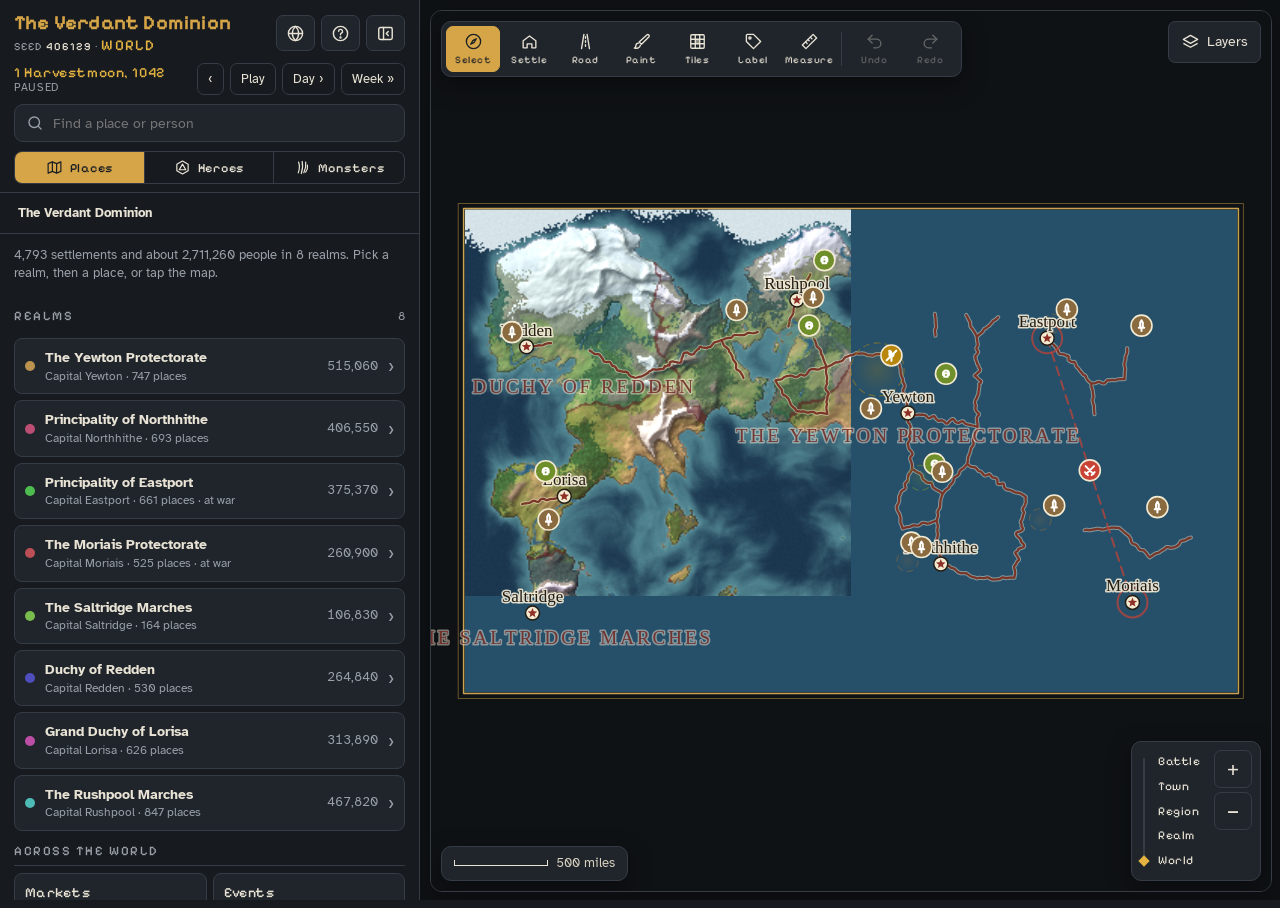
==== commit 43e66521: "v24: the atlas panel and a framed map Co-Authored-By: Claude Opus 5.5 <noreply@anthropic.com> Claude" ====
--- a/index.html
+++ b/index.html
@@ -838,46 +838,189 @@
 .pop.mon { max-height: calc(100% - 120px); overflow: auto; }
 .pop.mon { max-height: calc(100% - 120px); overflow: auto; }
 
+
+/* ================================================================ v24 shell: a docked atlas panel beside a framed map
+   The side panel holds the calendar, search and a drill-down of World › Realm › Place, with each place's own tabs
+   (Overview, Market, People, Guilds). The map sits in its own frame with its tools along the top. */
+#app.shell { position: fixed; inset: 0; display: grid; grid-template-columns: var(--sidew, 420px) minmax(0, 1fr); background: var(--stage); }
+#app.shell.side-wide { --sidew: 560px; }
+#app.shell.side-off { grid-template-columns: 0 minmax(0, 1fr); }
+#app.shell.side-off #side { visibility: hidden; }
+#side { position: relative; display: flex; flex-direction: column; min-height: 0; min-width: 0; background: var(--bg); border-right: 1px solid var(--line); z-index: 5; }
+#side .side-top { padding: calc(env(safe-area-inset-top, 0px) + 12px) 14px 8px; display: grid; gap: 9px; border-bottom: 1px solid var(--line); }
+#side .side-row { display: flex; gap: 8px; align-items: center; min-width: 0; }
+#side .plate { flex: 1; min-width: 0; padding: 0; }
+#side .plate h1 { font-size: 20px; }
+#side .top-actions { display: flex; gap: 6px; flex: none; }
+#side .top-actions .ibtn { height: 36px; min-width: 36px; padding: 0 9px; }
+#side .top-actions .lbl { display: none; }
+#side .search { width: auto; margin: 0; }
+#side .search input { height: 38px; }
+#side .search svg { top: 10px; }
+.calbar { display: flex; align-items: center; gap: 6px; min-width: 0; }
+.calbar .cal-d { flex: 1; min-width: 0; font: 500 14px var(--f-display); letter-spacing: .04em; color: var(--brass-hi); white-space: nowrap; overflow: hidden; text-overflow: ellipsis; }
+.calbar .cal-d small { display: block; font: 400 11px var(--f-ui); letter-spacing: .06em; text-transform: uppercase; color: var(--muted); }
+.calbar button { height: 32px; padding: 0 10px; border: 1px solid var(--line); border-radius: 7px; background: transparent; cursor: pointer; font-size: 13px; white-space: nowrap; }
+.calbar button:hover { border-color: var(--brass); }
+.calbar button.on { background: var(--brass); border-color: var(--brass); color: var(--ink); font-weight: 700; }
+.sections { display: grid; grid-template-columns: repeat(3, 1fr); gap: 0; border: 1px solid var(--line); border-radius: 8px; overflow: hidden; }
+body.player .sections { grid-template-columns: repeat(2, 1fr); }
+#side .tool.sec { width: auto; display: flex; flex-direction: row; justify-content: center; align-items: center; gap: 7px; padding: 7px 4px; border: 0; border-right: 1px solid var(--line); border-radius: 0; color: var(--text); }
+#side .tool.sec:last-child { border-right: 0; }
+#side .tool.sec svg { width: 17px; height: 17px; }
+#side .tool.sec span { display: inline !important; position: static; width: auto; height: auto; clip: auto; font: 500 12.5px var(--f-display); letter-spacing: .06em; }
+#side .tool.sec[aria-pressed="true"] { background: var(--brass); color: var(--ink); }
+#side #inspector { position: relative; inset: auto; top: auto; right: auto; left: auto; bottom: auto; width: auto; max-height: none; flex: 1 1 auto; min-height: 0; overflow: auto; margin: 0; padding: 0 14px 28px; border: 0; border-radius: 0; box-shadow: none; background: transparent; backdrop-filter: none; -webkit-backdrop-filter: none; display: block; z-index: auto; }
+#side #inspector > * + * { margin-top: 12px; }
+#side #inspector .side-body { display: grid; gap: 12px; align-content: start; grid-auto-rows: max-content; }
+#side #inspector .side-body > * { min-width: 0; }
+#side .x[data-act="close"], #side .x.mn, #side .pbar, #side .minbar { display: none !important; }
+/* the sticky place header: breadcrumbs, name and the place's tabs */
+.side-head { position: sticky; top: 0; z-index: 3; background: var(--bg); margin: 0 -14px; padding: 10px 14px 8px; border-bottom: 1px solid var(--line); display: grid; gap: 6px; }
+.crumbs { display: flex; flex-wrap: wrap; align-items: center; gap: 2px 4px; font-size: 12.5px; color: var(--muted); min-width: 0; }
+.crumbs button { background: none; border: 0; padding: 2px 4px; border-radius: 5px; cursor: pointer; color: var(--muted); font: inherit; }
+.crumbs button:hover { color: var(--brass-hi); background: var(--panel-2); }
+.crumbs .sep { opacity: .55; }
+.crumbs b { color: var(--text); font-weight: 600; padding: 2px 4px; white-space: nowrap; overflow: hidden; text-overflow: ellipsis; max-width: 100%; }
+.ph-row { display: flex; gap: 8px; align-items: center; min-width: 0; }
+.ph-row .grow { flex: 1; min-width: 0; }
+.ph-row h2 { margin: 0; font: 400 23px/1.15 var(--f-display); white-space: nowrap; overflow: hidden; text-overflow: ellipsis; }
+.ph-row .title-in { font-size: 23px; margin-left: -7px; }
+.ptabs { display: grid; grid-template-columns: repeat(4, 1fr); border: 1px solid var(--line); border-radius: 8px; overflow: hidden; }
+.ptabs button { background: transparent; border: 0; border-right: 1px solid var(--line); padding: 8px 2px; cursor: pointer; color: var(--text); font: 500 13px var(--f-display); letter-spacing: .05em; }
+.ptabs button:last-child { border-right: 0; }
+.ptabs button:hover { background: var(--panel-2); }
+.ptabs button[aria-pressed="true"] { background: var(--brass); color: var(--ink); }
+.ptabs button:focus-visible, .crumbs button:focus-visible, .calbar button:focus-visible, .navlist button:focus-visible { outline: 2px solid var(--brass-hi); outline-offset: -2px; }
+/* inside a place, the tool panels drop their own titles and calendars: the place header and the side bar carry them */
+#inspector.in-place .side-body > .mk-head, #inspector.in-place .side-body > .mk-ctl, #inspector.in-place .side-body > .mk-ctl + .seg:not(.mk-tabs), #inspector.in-place .side-body > .ihead { display: none !important; }
+#inspector.in-place .side-body > .mk-ctl ~ p.meta:first-of-type { display: none; }
+#inspector.in-place .town-h > div:first-child:not(:only-child) { display: none; }
+#inspector.in-place .town-h { justify-content: flex-end; }
+#inspector.in-place .seg.mk-tabs button[data-v="overview"][data-mk="tab"] { display: none; }
+#inspector.in-place .seg.mk-tabs:has(button[data-v="overview"][data-mk="tab"]) { grid-template-columns: repeat(4, 1fr); }
+/* lists of realms and places */
+.navlist { list-style: none; margin: 0; padding: 0; display: grid; gap: 6px; }
+.navlist button { width: 100%; display: grid; grid-template-columns: auto minmax(0, 1fr) auto auto; gap: 10px; align-items: center; text-align: left; padding: 9px 10px; border: 1px solid var(--line); border-radius: 8px; background: var(--panel); cursor: pointer; color: var(--text); }
+.navlist button:hover { border-color: var(--brass); background: var(--panel-2); }
+.navlist .sw { width: 10px; height: 10px; border-radius: 50%; display: inline-block; padding: 0; border: 0; }
+.navlist b { font-weight: 600; white-space: nowrap; overflow: hidden; text-overflow: ellipsis; }
+.navlist small { display: block; color: var(--muted); font-size: 12px; white-space: nowrap; overflow: hidden; text-overflow: ellipsis; font-weight: 400; }
+.navlist .num { color: var(--muted); font-size: 12.5px; font-variant-numeric: tabular-nums; white-space: nowrap; }
+.navlist .chev { color: var(--muted); font-size: 18px; line-height: 1; }
+.navlist .here { color: var(--brass-hi); font-size: 11px; letter-spacing: .06em; text-transform: uppercase; }
+.navgroup { display: flex; justify-content: space-between; align-items: baseline; margin: 14px 0 6px; }
+.navgroup h3 { margin: 0; border: 0; padding: 0; }
+.navgroup small { color: var(--muted); font-size: 12px; }
+.navtools { display: flex; gap: 6px; align-items: center; }
+.navtools input { flex: 1; min-width: 0; height: 34px; padding: 0 10px; background: var(--panel); border: 1px solid var(--line); border-radius: 7px; box-sizing: border-box; }
+.navtools select { height: 34px; background: var(--panel); border: 1px solid var(--line); border-radius: 7px; padding: 0 8px; }
+.tiles2 { display: grid; grid-template-columns: repeat(2, 1fr); gap: 6px; }
+.tiles2 button { display: grid; gap: 2px; text-align: left; padding: 10px; border: 1px solid var(--line); border-radius: 8px; background: var(--panel); cursor: pointer; color: var(--text); }
+.tiles2 button:hover { border-color: var(--brass); }
+.tiles2 b { font: 500 14px var(--f-display); letter-spacing: .03em; }
+.tiles2 small { color: var(--muted); font-size: 12px; line-height: 1.3; }
+.editing-bar { display: flex; justify-content: space-between; align-items: center; gap: 8px; }
+.editing-bar .eyebrow { margin: 0; }
+/* the framed map */
+#stage { position: relative; min-width: 0; min-height: 0; padding: 10px; box-sizing: border-box; }
+#frame { position: relative; width: 100%; height: 100%; border: 1px solid var(--line); border-radius: 12px; overflow: hidden; background: var(--stage); box-shadow: inset 0 0 0 1px rgba(214,165,72,.08), 0 10px 30px rgba(0,0,0,.35); }
+#frame #map { position: absolute; inset: 0; width: 100%; height: 100%; }
+#frame .maptools { position: absolute; top: 10px; left: 10px; transform: none; flex-direction: row; padding: 4px; gap: 2px; z-index: 4; max-width: calc(100% - 200px); overflow-x: auto; scrollbar-width: none; }
+#frame .maptools::-webkit-scrollbar { display: none; }
+#frame .maptools .tool { width: 54px; min-width: 0; flex: none; padding: 5px 0 4px; gap: 2px; }
+#frame .maptools .tool svg { width: 19px; height: 19px; }
+#frame .maptools .tool span { display: block !important; position: static; width: auto; height: auto; clip: auto; font-size: 10px; }
+#frame .maptools hr { border: 0; border-left: 1px solid var(--line); margin: 6px 3px; }
+.frame-tr { position: absolute; top: 10px; right: 10px; display: flex; gap: 6px; z-index: 4; }
+#frame .pop { top: 60px; right: 10px; }
+#frame .pop.mon { left: 10px; right: auto; top: 70px; max-height: calc(100% - 90px); }
+#frame .status { left: 10px; bottom: 10px; }
+#frame .ladder { right: 10px; bottom: 10px; }
+#frame .hover { bottom: 12px; max-width: calc(100% - 420px); }
+#frame .toast { top: 70px; }
+#side .pop { position: absolute; top: 58px; left: 10px; right: 10px; width: auto; max-height: calc(100% - 70px); z-index: 8; }
+.sheet-handle { display: none; }
+#frame .live-chip { position: absolute; top: 84px; bottom: auto; left: 50%; transform: translateX(-50%); }
+@media (max-width: 860px) { #frame .live-chip { top: 54px; } }
+#frame .mode-pill { position: absolute; bottom: 56px; top: auto; left: 50%; }
+/* phones and narrow windows: the map on top, the atlas below, with a handle to give either more room */
+@media (max-width: 860px) {
+  #app.shell { grid-template-columns: minmax(0, 1fr); grid-template-rows: var(--maph, 44%) minmax(0, 1fr); }
+  #app.shell.sheet-map { --maph: 72%; }
+  #app.shell.sheet-list { --maph: 22%; }
+  #app.shell.side-off { grid-template-columns: minmax(0, 1fr); }
+  #app.shell.side-off #side { visibility: visible; }
+  #side { grid-row: 2; border-right: 0; border-top: 1px solid var(--line); display: block; overflow: auto; overscroll-behavior: contain; }
+  #side #inspector { overflow: visible; }
+  #stage { grid-row: 1; padding: calc(env(safe-area-inset-top, 0px) + 6px) 6px 6px; }
+  #frame { border-radius: 10px; }
+  #side .side-top { padding: 8px 12px 8px; gap: 7px; }
+  #side .plate h1 { font-size: 16px; }
+  #side .plate .meta-line { font-size: 10.5px; }
+  #btnSide { display: none; }
+  #side #inspector { padding: 0 12px calc(env(safe-area-inset-bottom, 0px) + 24px); }
+  .side-head { margin: 0 -12px; padding: 8px 12px 7px; }
+  #frame .maptools { top: 6px; left: 6px; right: auto; bottom: auto; width: auto; height: auto; max-width: calc(100% - 64px); border-radius: 10px; border-width: 1px; padding: 3px; justify-content: flex-start; }
+  #side .side-row > *, #side .side-top > * { order: 0; }
+  #side .search { flex: none; width: auto; }
+  .calbar .cal-d { font-size: 13px; }
+  .calbar button { height: 30px; padding: 0 8px; font-size: 12.5px; }
+  #frame .maptools .tool { width: 46px; }
+  #frame .maptools .tool span { font-size: 9px; }
+  .frame-tr { top: 6px; right: 6px; }
+  .frame-tr .lbl { display: none; }
+  #frame .status { left: 6px; bottom: 6px; padding: 5px 8px; min-width: 0; }
+  #frame .ladder { right: 6px; bottom: 6px; padding: 5px; }
+  #frame .ladder .rungs { display: none; }
+  #frame .zoomb button { width: 34px; height: 34px; }
+  #frame .hover { display: none; }
+  #frame .pop { top: 52px; right: 6px; left: 6px; width: auto; max-height: calc(100% - 60px); }
+  #frame .pop.mon { left: 6px; right: 6px; top: 52px; }
+  .sheet-handle { display: block; position: absolute; left: 50%; bottom: 4px; transform: translateX(-50%); width: 64px; height: 18px; border: 0; background: transparent; cursor: pointer; z-index: 5; padding: 0; }
+  .sheet-handle i { display: block; width: 44px; height: 5px; margin: 0 auto; border-radius: 3px; background: rgba(232,227,212,.55); box-shadow: 0 1px 3px rgba(0,0,0,.5); }
+  .ph-row h2, .ph-row .title-in { font-size: 20px; }
+  #frame .mode-pill { bottom: 46px; top: auto; }
+  #side .tool.sec span { font-size: 11.5px; }
+}
+@media (min-width: 861px) and (max-height: 700px) { #frame .maptools .tool span { display: none !important; } #frame .maptools .tool { width: 40px; padding: 7px 0; } }
 </style>
 
-<div id="app">
-  <canvas id="map" tabindex="0" aria-label="Interactive world map. Drag to pan, scroll or pinch to zoom."></canvas>
-
-  <header class="top">
-    <div class="plate panel">
+<div id="app" class="shell">
+  <aside id="side" class="side" aria-label="Atlas">
+    <div class="side-top">
+      <div class="side-row">
+        <div class="plate">
       <h1 id="worldName">Charting…</h1>
       <div class="meta-line">Seed <b id="seedLabel">–</b> · <span id="zoomName">World</span></div>
     </div>
-    <div class="search">
+        <div class="top-actions">
+          <button type="button" class="ibtn" id="btnWorld" aria-expanded="false" aria-controls="worldPop"><svg viewBox="0 0 24 24" fill="none" stroke="currentColor" stroke-width="1.7" aria-hidden="true"><circle cx="12" cy="12" r="9"/><path d="M3 12h18M12 3c2.7 2.6 4 5.6 4 9s-1.3 6.4-4 9c-2.7-2.6-4-5.6-4-9s1.3-6.4 4-9z"/></svg><span class="lbl">World</span></button>
+          <button type="button" class="ibtn" id="btnHelp" aria-expanded="false" aria-controls="helpPop" aria-label="How to use"><svg viewBox="0 0 24 24" fill="none" stroke="currentColor" stroke-width="1.8" stroke-linecap="round" aria-hidden="true"><circle cx="12" cy="12" r="9"/><path d="M9.6 9.3a2.5 2.5 0 1 1 3.5 2.3c-.7.3-1.1.9-1.1 1.6v.5"/><circle cx="12" cy="17" r=".6" fill="currentColor"/></svg></button>
+          <button type="button" class="ibtn" id="btnSide" aria-label="Hide the side panel" title="Hide the side panel"><svg viewBox="0 0 24 24" fill="none" stroke="currentColor" stroke-width="1.8" stroke-linecap="round" stroke-linejoin="round" aria-hidden="true"><rect x="3.5" y="4.5" width="17" height="15" rx="2"/><path d="M9.5 4.5v15M15.5 9.5L13 12l2.5 2.5"/></svg></button>
+        </div>
+      </div>
+      <div id="calBar" class="calbar" role="group" aria-label="Calendar"></div>
+      <div class="search">
       <svg viewBox="0 0 24 24" fill="none" stroke="currentColor" stroke-width="1.8" stroke-linecap="round" aria-hidden="true"><circle cx="11" cy="11" r="7"/><path d="M20 20l-3.5-3.5"/></svg>
       <input id="search" type="search" placeholder="Find a place or person" autocomplete="off" aria-label="Find a place or person">
       <div id="searchResults" class="results panel" hidden></div>
     </div>
-    <div class="top-actions">
-      <button type="button" class="ibtn" id="btnLayers" aria-expanded="false" aria-controls="layersPop"><svg viewBox="0 0 24 24" fill="none" stroke="currentColor" stroke-width="1.7" stroke-linejoin="round" aria-hidden="true"><path d="M12 3l9 5-9 5-9-5z"/><path d="M3 13l9 5 9-5"/></svg><span class="lbl">Layers</span></button>
-      <button type="button" class="ibtn" id="btnWorld" aria-expanded="false" aria-controls="worldPop"><svg viewBox="0 0 24 24" fill="none" stroke="currentColor" stroke-width="1.7" aria-hidden="true"><circle cx="12" cy="12" r="9"/><path d="M3 12h18M12 3c2.7 2.6 4 5.6 4 9s-1.3 6.4-4 9c-2.7-2.6-4-5.6-4-9s1.3-6.4 4-9z"/></svg><span class="lbl">World</span></button>
-      <button type="button" class="ibtn" id="btnHelp" aria-expanded="false" aria-controls="helpPop" aria-label="How to use"><svg viewBox="0 0 24 24" fill="none" stroke="currentColor" stroke-width="1.8" stroke-linecap="round" aria-hidden="true"><circle cx="12" cy="12" r="9"/><path d="M9.6 9.3a2.5 2.5 0 1 1 3.5 2.3c-.7.3-1.1.9-1.1 1.6v.5"/><circle cx="12" cy="17" r=".6" fill="currentColor"/></svg></button>
+      <nav class="sections" aria-label="Sections">
+        <button type="button" class="tool sec" data-tool="explore" data-go="places" aria-pressed="true"><svg viewBox="0 0 24 24" fill="none" stroke="currentColor" stroke-width="1.7" stroke-linejoin="round" aria-hidden="true"><path d="M3 6.5l6-2.5 6 2.5 6-2.5v13.5l-6 2.5-6-2.5-6 2.5z"/><path d="M9 4v13.5M15 6.5V20"/></svg><span>Places</span></button>
+        <button type="button" class="tool sec" data-tool="heroes" aria-pressed="false"><svg viewBox="0 0 24 24" fill="none" stroke="currentColor" stroke-width="1.7" stroke-linejoin="round" aria-hidden="true"><path d="M12 2.8l8 4.6v9.2l-8 4.6-8-4.6V7.4z"/><path d="M12 7.2l4.6 8H7.4z"/></svg><span>Heroes</span></button>
+        <button type="button" class="tool sec" data-tool="monsters" aria-pressed="false"><svg viewBox="0 0 24 24" fill="none" stroke="currentColor" stroke-width="1.7" stroke-linecap="round" stroke-linejoin="round" aria-hidden="true"><path d="M6.5 4.5c1.5 4 1.6 9.5-.5 15M11.5 3.5c1 4.5.8 11-1.2 17M16.5 4.5c.6 4.5-.2 10-2.6 15"/><path d="M19 8.5c.6 3.4-.4 7-2.6 10"/></svg><span>Monsters</span></button>
+      </nav>
     </div>
-  </header>
-
-  <div id="layersPop" class="pop panel" hidden>
-    <h2>Layers</h2>
-    <label class="check"><input type="checkbox" id="lay-borders"><span>Realm borders<small>Kingdom colours on the world and regional maps</small></span></label>
-    <label class="check"><input type="checkbox" id="lay-roads"><span>Roads<small>Highways, roads and trails</small></span></label>
-    <label class="check"><input type="checkbox" id="lay-events"><span>World events<small>Wars, bandits, famine, plague, trade booms, festivals and feasts</small></span></label>
-    <label class="check"><input type="checkbox" id="lay-monsters"><span>Monsters<small>Creature groups and lairs in their habitats, and the ones you place</small></span></label>
-    <label class="check"><input type="checkbox" id="lay-people"><span>Tracked people<small>A brass badge on towns where people you track live</small></span></label>
-    <label class="check"><input type="checkbox" id="lay-labels"><span>Place names<small>Settlement and realm names</small></span></label>
-    <label class="check"><input type="checkbox" id="lay-grid"><span>Battle grid<small>5-foot squares when zoomed right in</small></span></label>
-  </div>
+    <aside id="inspector" class="inspector" aria-live="polite"></aside>
   <div id="worldPop" class="pop panel" hidden><h2>World</h2><div id="worldBody"></div></div>
-  <div id="monPop" class="pop panel mon" hidden role="dialog" aria-label="Creature"></div>
   <div id="helpPop" class="pop panel" hidden>
     <h2>Using the atlas</h2>
     <ol>
       <li><b>Zoom</b> with the mouse wheel, a pinch, or the ladder at bottom right. The world map becomes realms, then regions, then town streets, then a pixel-art battle map with 5-ft squares, drawn for every town, road, coast and forest.</li>
-      <li><b>Explore</b>: tap a town to see its population, trades, folk and local wildlife. Tap a road to see its length and travel time.</li>
-      <li><b>Settle</b>, <b>Road</b>, <b>Paint</b> and <b>Label</b> add your own places, routes, terrain and notes. Select something and drag it to move it.</li>
+      <li><b>The side panel</b> is your atlas: start at the world's realms, open a realm to list its capital, cities, towns and villages, then open a place. Every place has its own <b>Overview</b>, <b>Market</b>, <b>People</b> and <b>Guilds</b> tabs, and the breadcrumbs at the top take you back up. Tapping a town on the map opens it here too. Hide the panel with the button beside Help to give the map the whole window; on a phone, the handle under the map gives either more room.</li>
+      <li><b>The calendar</b> sits at the top of the side panel: Play lets time run, or step a day or a week.</li>
+      <li><b>Map tools</b> sit along the top of the map: <b>Select</b>, then <b>Settle</b>, <b>Road</b>, <b>Paint</b>, <b>Tiles</b>, <b>Label</b> and <b>Measure</b> add your own places, routes, terrain, battle maps and notes. Their options open in the side panel; press Done when finished.</li>
       <li><b>Tiles</b> paints the battle map square by square: ground, props such as tables, beds and campfires, and walls, doors, windows and fences along the grid lines. Fill a patch, or drag out a whole building. Players see your changes; undo works per stroke.</li>
       <li><b>Market</b> runs a live calendar. Every town prices real Player's Handbook goods, mounts and magic items, and wars, bandits, famine, plague, trade booms, festivals and feasts push prices around. Press Play to let time run. The <b>Shop</b> tab prices all 588 SRD items for the town, and works out the inn bill.</li>
       <li><b>People</b> shows each town's notable residents: jobs, families, rivalries, secrets, motivations and what they are doing today. Log the party's dealings with them and track the ones that matter. Group them by household, see where everyone is at any hour (Activity → Around town now), and read each town's Chronicle, written day by day.</li>
@@ -890,14 +1033,12 @@
     <p class="meta" style="margin-top:10px">Shortcuts: V explore, K market, N people, G guilds, H heroes, B monsters, S settle, R road, P paint, T tiles, L label, M measure, Delete removes the selection, Esc cancels.</p>
     <p class="meta">Rules, items and creatures include material from the System Reference Document 5.1 by Wizards of the Coast LLC, licensed under CC BY 4.0; the item and creature lists were compiled by Sean. Everyday prices, households, the town chronicle, the change feed, guild colours and town wealth and defence come from Sean and Adam's Market Ledger. Battle-map textures and the look come from Tilewright by Sean and Adam. Fonts: Atkinson Hyperlegible, IM Fell and Pixelify Sans, under the SIL Open Font License.</p>
   </div>
-
-  <nav class="tools panel" aria-label="Tools">
-    <button type="button" class="tool" data-tool="explore" aria-pressed="true"><svg viewBox="0 0 24 24" fill="none" stroke="currentColor" stroke-width="1.7" stroke-linejoin="round" aria-hidden="true"><circle cx="12" cy="12" r="9"/><path d="M15.5 8.5L13 13l-4.5 2.5L11 11z"/></svg><span>Explore</span></button>
-    <button type="button" class="tool" data-tool="market" aria-pressed="false"><svg viewBox="0 0 24 24" fill="none" stroke="currentColor" stroke-width="1.7" stroke-linecap="round" stroke-linejoin="round" aria-hidden="true"><path d="M12 4v16M8 20h8M5 7h14"/><path d="M5 7l-2.5 6a2.5 2.5 0 0 0 5 0zM19 7l-2.5 6a2.5 2.5 0 0 0 5 0z"/></svg><span>Market</span></button>
-    <button type="button" class="tool" data-tool="people" aria-pressed="false"><svg viewBox="0 0 24 24" fill="none" stroke="currentColor" stroke-width="1.7" stroke-linecap="round" stroke-linejoin="round" aria-hidden="true"><circle cx="9" cy="8" r="3.2"/><path d="M3 20c0-3.5 2.7-6 6-6s6 2.5 6 6"/><circle cx="17" cy="9" r="2.5"/><path d="M16 14.2c2.9.3 5 2.5 5 5.8"/></svg><span>People</span></button>
-    <button type="button" class="tool" data-tool="guilds" aria-pressed="false"><svg viewBox="0 0 24 24" fill="none" stroke="currentColor" stroke-width="1.7" stroke-linecap="round" stroke-linejoin="round" aria-hidden="true"><path d="M12 3l7 3v5c0 4.6-3 8.3-7 10-4-1.7-7-5.4-7-10V6z"/><path d="M9 11.5l2 2 4-4"/></svg><span>Guilds</span></button>
-    <button type="button" class="tool" data-tool="heroes" aria-pressed="false"><svg viewBox="0 0 24 24" fill="none" stroke="currentColor" stroke-width="1.7" stroke-linejoin="round" aria-hidden="true"><path d="M12 2.8l8 4.6v9.2l-8 4.6-8-4.6V7.4z"/><path d="M12 7.2l4.6 8H7.4z"/><path d="M4 7.4l3.4 7.8M20 7.4l-3.4 7.8M12 2.8v4.4M7.4 15.2L12 21.2l4.6-6"/></svg><span>Heroes</span></button>
-    <button type="button" class="tool" data-tool="monsters" aria-pressed="false"><svg viewBox="0 0 24 24" fill="none" stroke="currentColor" stroke-width="1.7" stroke-linecap="round" stroke-linejoin="round" aria-hidden="true"><path d="M6.5 4.5c1.5 4 1.6 9.5-.5 15M11.5 3.5c1 4.5.8 11-1.2 17M16.5 4.5c.6 4.5-.2 10-2.6 15"/><path d="M19 8.5c.6 3.4-.4 7-2.6 10"/></svg><span>Monsters</span></button>
+  </aside>
+  <main id="stage" class="stage">
+    <div id="frame" class="frame">
+    <canvas id="map" tabindex="0" aria-label="Interactive world map. Drag to pan, scroll or pinch to zoom."></canvas>
+  <nav class="tools panel maptools" aria-label="Map tools">
+    <button type="button" class="tool" data-tool="explore" aria-pressed="true"><svg viewBox="0 0 24 24" fill="none" stroke="currentColor" stroke-width="1.7" stroke-linejoin="round" aria-hidden="true"><circle cx="12" cy="12" r="9"/><path d="M15.5 8.5L13 13l-4.5 2.5L11 11z"/></svg><span>Select</span></button>
     <button type="button" class="tool" data-tool="settle" aria-pressed="false"><svg viewBox="0 0 24 24" fill="none" stroke="currentColor" stroke-width="1.7" stroke-linejoin="round" aria-hidden="true"><path d="M4 11l8-6 8 6v8.5a.5.5 0 0 1-.5.5H15v-5H9v5H4.5a.5.5 0 0 1-.5-.5z"/></svg><span>Settle</span></button>
     <button type="button" class="tool" data-tool="road" aria-pressed="false"><svg viewBox="0 0 24 24" fill="none" stroke="currentColor" stroke-width="1.7" stroke-linecap="round" aria-hidden="true"><path d="M7 21L10 3M17 21L14 3"/><path d="M12 6v2M12 11v2M12 16v2"/></svg><span>Road</span></button>
     <button type="button" class="tool" data-tool="paint" aria-pressed="false"><svg viewBox="0 0 24 24" fill="none" stroke="currentColor" stroke-width="1.7" stroke-linejoin="round" stroke-linecap="round" aria-hidden="true"><path d="M19 3.5a1.8 1.8 0 0 1 2.5 2.5L12 15.5 9 12.5z"/><path d="M8.5 14c-2.2 0-3.6 1.4-3.6 3.4 0 1.2-.6 2.2-1.9 2.9 3.4.6 7.5-.4 7.6-3.8"/></svg><span>Paint</span></button>
@@ -908,9 +1049,21 @@
     <button type="button" class="tool" id="btnUndo" disabled><svg viewBox="0 0 24 24" fill="none" stroke="currentColor" stroke-width="1.7" stroke-linecap="round" stroke-linejoin="round" aria-hidden="true"><path d="M9 14L4 9l5-5"/><path d="M4 9h10.5a5.5 5.5 0 0 1 0 11H11"/></svg><span>Undo</span></button>
     <button type="button" class="tool" id="btnRedo" disabled><svg viewBox="0 0 24 24" fill="none" stroke="currentColor" stroke-width="1.7" stroke-linecap="round" stroke-linejoin="round" aria-hidden="true"><path d="M15 14l5-5-5-5"/><path d="M20 9H9.5a5.5 5.5 0 0 0 0 11H13"/></svg><span>Redo</span></button>
   </nav>
-
-  <aside id="inspector" class="inspector panel" hidden aria-live="polite"></aside>
-
+      <div class="frame-tr">
+        <button type="button" class="ibtn" id="btnSideOpen" hidden aria-label="Show the side panel"><svg viewBox="0 0 24 24" fill="none" stroke="currentColor" stroke-width="1.8" stroke-linecap="round" stroke-linejoin="round" aria-hidden="true"><rect x="3.5" y="4.5" width="17" height="15" rx="2"/><path d="M9.5 4.5v15M13 9.5l2.5 2.5L13 14.5"/></svg><span class="lbl">Atlas</span></button>
+        <button type="button" class="ibtn" id="btnLayers" aria-expanded="false" aria-controls="layersPop"><svg viewBox="0 0 24 24" fill="none" stroke="currentColor" stroke-width="1.7" stroke-linejoin="round" aria-hidden="true"><path d="M12 3l9 5-9 5-9-5z"/><path d="M3 13l9 5 9-5"/></svg><span class="lbl">Layers</span></button>
+      </div>
+  <div id="layersPop" class="pop panel" hidden>
+    <h2>Layers</h2>
+    <label class="check"><input type="checkbox" id="lay-borders"><span>Realm borders<small>Kingdom colours on the world and regional maps</small></span></label>
+    <label class="check"><input type="checkbox" id="lay-roads"><span>Roads<small>Highways, roads and trails</small></span></label>
+    <label class="check"><input type="checkbox" id="lay-events"><span>World events<small>Wars, bandits, famine, plague, trade booms, festivals and feasts</small></span></label>
+    <label class="check"><input type="checkbox" id="lay-monsters"><span>Monsters<small>Creature groups and lairs in their habitats, and the ones you place</small></span></label>
+    <label class="check"><input type="checkbox" id="lay-people"><span>Tracked people<small>A brass badge on towns where people you track live</small></span></label>
+    <label class="check"><input type="checkbox" id="lay-labels"><span>Place names<small>Settlement and realm names</small></span></label>
+    <label class="check"><input type="checkbox" id="lay-grid"><span>Battle grid<small>5-foot squares when zoomed right in</small></span></label>
+  </div>
+  <div id="monPop" class="pop panel mon" hidden role="dialog" aria-label="Creature"></div>
   <div class="status panel">
     <div class="scale"><div id="scaleBar"></div><span id="scaleText"></span></div>
   </div>
@@ -929,6 +1082,9 @@
   </div>
 
   <div id="toast" class="toast panel" role="status" hidden></div>
+      <button type="button" id="btnSheet" class="sheet-handle" aria-label="Resize the map and panel"><i></i></button>
+    </div>
+  </main>
   <div id="loading" class="loading"><div class="card panel"><div>Charting the world…</div><p>Raising mountains, founding towns, laying roads</p></div></div>
 </div>
 <script>
@@ -3266,6 +3422,7 @@
 }
 function marketAfterRender() { if (tool === 'market' && market.tab === 'overview') wireChart(); }
 function refreshMarket() {
+  if ($('calDate')) $('calDate').firstChild.nodeValue = dateText(market.day);
   if (tool !== 'market') { requestRender(); return; }
   const a = document.activeElement;
   if (a && $('inspector').contains(a) && (a.tagName === 'INPUT' || a.tagName === 'SELECT' || a.tagName === 'TEXTAREA')) { const d = $('mkDate'); if (d) d.textContent = dateText(market.day); }
@@ -3286,6 +3443,7 @@
   market.playing = on;
   clearInterval(marketTimer);
   if (on) marketTimer = setInterval(() => { if (!document.hidden) advanceDays(1); }, market.speed);
+  renderCal();
   if (tool === 'market') renderPanel();
 }
 function selectTown(id, fly) {
@@ -5140,7 +5298,8 @@
   const R = REALMS.find((r) => r.cap.id === capId);
   if (!R) return;
   panelMin = false;
-  if (tool === 'explore') { sel = { kind: 'settle', id: capId }; renderPanel(); }
+  // the realm's page in the side bar lists its places (app30)
+  if (tool === 'explore') { navR = capId; navQ = ''; sel = null; renderPanel(); }
   flyVis(R.cx, R.cy, Math.max(minS, 0.9));
 }
 function goOrg(key, sid) {
@@ -10126,7 +10285,7 @@
 const PLAYER_HIDDEN_TOOLS = ['settle', 'road', 'paint', 'tiles', 'label', 'monsters'];
 function applyMode() {
   document.body.classList.toggle('player', isPlayer());
-  if (!$('modePill')) { const el = document.createElement('div'); el.id = 'modePill'; el.className = 'mode-pill'; el.setAttribute('role', 'status'); el.textContent = 'Player view'; document.body.appendChild(el); }
+  if (!$('modePill')) { const el = document.createElement('div'); el.id = 'modePill'; el.className = 'mode-pill'; el.setAttribute('role', 'status'); el.textContent = 'Player view'; ($('frame') || document.body).appendChild(el); }
   if (isPlayer() && PLAYER_HIDDEN_TOOLS.includes(tool)) setTool('explore');
   if (isPlayer()) { sel = sel && sel.kind === 'settle' ? sel : null; }
   heatRast = null; placeCache.clear();
@@ -11228,7 +11387,7 @@
 function shareStatus() {
   let el = $('liveChip');
   if (!share.on) { if (el) el.hidden = true; return; }
-  if (!el) { el = document.createElement('div'); el.id = 'liveChip'; el.className = 'live-chip'; el.setAttribute('role', 'status'); document.body.appendChild(el); }
+  if (!el) { el = document.createElement('div'); el.id = 'liveChip'; el.className = 'live-chip'; el.setAttribute('role', 'status'); ($('frame') || document.body).appendChild(el); }
   const n = share.pending.size + share.inflight.size;
   el.className = 'live-chip' + (share.err ? ' bad' : n ? ' busy' : '');
   el.textContent = share.err ? 'Live: disconnected' : (share.admin ? 'Live' : 'Live from your DM') + (share.peers.length ? ' · ' + (share.peers.length + 1) + ' here' : '') + (n ? ' · sending…' : '');
@@ -12648,6 +12807,218 @@
   h += '<ul class="feed">' + rows.map((r) => { const nm = who(r); return '<li>' + avatarHtml(r.me ? 'me' : r.by, nm) + '<span><b>' + esc(nm) + '</b> ' + r.txt + (r.n > 1 ? ' <small>×' + r.n + '</small>' : '') + '<small class="when">' + ago(r.t) + '</small></span></li>'; }).join('') + '</ul></div>';
   return h;
 }
+// ================================================================ the atlas shell (v24): a docked side panel beside a framed map
+// The side panel is a drill-down: World › Realm › Place, and each place opens its own tabs (Overview, Market, People,
+// Guilds). It is built on top of the existing tool panels: which page shows is worked out from the same state the tools
+// already use (tool, sel, market.sid, people.sid), so map taps, links, search and shortcuts all land in the right place.
+let navR = null;            // the realm being browsed (its capital's id), kept while you move between its places
+let navQ = '', navSize = 'all', navMore = {};
+const realmIdx = (R) => REALMS.indexOf(R);
+const realmOfS = (s) => (s ? realmOf(s.x, s.y) : null);
+const realmHue = (R) => (hashStr(R.cap.id) >>> 0) % 360;
+const sizeWord = (s) => sizeOf(s).name;
+
+// which page the side panel is on
+function sideCtx() {
+  if (tool === 'market' && market.sid && market.tab !== 'overview' && SBY.get(market.sid)) return { kind: 'place', s: SBY.get(market.sid), tab: 'market' };
+  if (tool === 'people' && people.sid && people.tab !== 'tracked' && SBY.get(people.sid)) return { kind: 'place', s: SBY.get(people.sid), tab: 'people' };
+  if (tool === 'guilds') { const s = market.sid ? SBY.get(market.sid) : people.sid ? SBY.get(people.sid) : null; if (s) return { kind: 'place', s, tab: 'guilds' }; }
+  if (tool === 'explore' && sel && sel.kind === 'settle' && selObj()) return { kind: 'place', s: selObj(), tab: 'overview' };
+  const SECT = { market: 'Markets of the world', people: 'Tracked people', guilds: 'Guilds', heroes: 'Heroes', monsters: 'Monsters', settle: 'Editing · Settlements', road: 'Editing · Roads', paint: 'Editing · Terrain', tiles: 'Editing · Battle map', label: 'Editing · Labels', measure: 'Measure' };
+  if (tool === 'explore' && sel && sel.kind === 'road') return { kind: 'section', name: 'Road' };
+  if (tool === 'explore' && sel && sel.kind === 'label') return { kind: 'section', name: 'Label' };
+  if (tool === 'explore' && sel && sel.kind === 'event') return { kind: 'section', name: 'Event' };
+  if (tool !== 'explore') return { kind: 'section', name: SECT[tool] || tool, edit: ['settle', 'road', 'paint', 'tiles', 'label', 'measure'].includes(tool) };
+  const R = navR ? REALMS.find((r) => r.cap.id === navR) : null;
+  return R ? { kind: 'realm', R } : { kind: 'home' };
+}
+
+// ---------------------------------------------------------------- the calendar, always at hand
+function renderCal() {
+  const el = $('calBar');
+  if (!el) return;
+  const d = market.day, follow = campaign.shared && !campaign.admin;
+  el.innerHTML = '<div class="cal-d" id="calDate">' + dateText(d) + '<small>' + (follow ? 'Following your DM' : market.playing ? 'Time is running' : d % 7 === 6 ? 'Rest day' : 'Paused') + '</small></div>' +
+    (follow ? '' : '<button type="button" data-cal="-1" aria-label="Previous day">‹</button><button type="button" data-cal="play" class="' + (market.playing ? 'on' : '') + '" aria-pressed="' + market.playing + '">' + (market.playing ? 'Pause' : 'Play') + '</button><button type="button" data-cal="1" aria-label="Next day">Day ›</button><button type="button" data-cal="7" aria-label="Skip a week">Week »</button>');
+}
+$('calBar').addEventListener('click', (e) => {
+  const b = e.target.closest('[data-cal]');
+  if (!b) return;
+  const v = b.dataset.cal;
+  if (v === 'play') setPlaying(!market.playing); else advanceDays(+v);
+  renderCal();
+  if (tool !== 'market') renderPanelSafe();
+});
+
+// ---------------------------------------------------------------- the header: breadcrumbs, the place's name and its tabs
+function crumbBtn(go, v, label) { return '<button type="button" data-nav="' + go + '"' + (v != null ? ' data-v="' + esc(v) + '"' : '') + '>' + esc(label) + '</button><span class="sep" aria-hidden="true">›</span>'; }
+function sideHead(c) {
+  let cr = '';
+  const world = WORLD_NAME || 'World';
+  if (c.kind === 'home') return '<div class="side-head"><nav class="crumbs" aria-label="Where you are"><b>' + esc(world) + '</b></nav></div>';
+  cr += crumbBtn('home', null, world);
+  if (c.kind === 'realm') return '<div class="side-head"><nav class="crumbs" aria-label="Where you are">' + cr + '<b>' + esc(c.R.name) + '</b></nav></div>';
+  if (c.kind === 'section') {
+    return '<div class="side-head"><nav class="crumbs" aria-label="Where you are">' + cr + '<b>' + esc(c.name) + '</b></nav>' + (c.edit ? '<div class="editing-bar"><span class="meta">Map tools are along the top of the map.</span><button type="button" class="btn sm primary" data-nav="done">Done</button></div>' : '') + '</div>';
+  }
+  const s = c.s, R = realmOfS(s);
+  if (R) cr += crumbBtn('realm', R.cap.id, R.name);
+  const npc = c.tab === 'people' && people.npc ? npcById(people.npc) : null;
+  const plc = c.tab === 'people' && people.place ? placeGet(s, people.place) : null;
+  if (npc || plc) cr += crumbBtn('place', s.id, s.name) + '<b>' + esc(npc ? npcName(npc) : plc.name) + '</b>';
+  else cr += '<b>' + esc(s.name) + '</b>';
+  const canRename = !isPlayer() && sel && sel.kind === 'settle' && sel.id === s.id;
+  const name = canRename ? '<input id="f-name" class="title-in" value="' + esc(s.name) + '" aria-label="Settlement name" maxlength="40">' : '<h2>' + esc(s.name) + '</h2>';
+  const party = gst().party.at === s.id ? ' · the party is here' : '';
+  const tabs = [['overview', 'Overview'], ['market', 'Market'], ['people', 'People'], ['guilds', 'Guilds']];
+  return '<div class="side-head"><nav class="crumbs" aria-label="Where you are">' + cr + '</nav>' +
+    '<div class="ph-row"><div class="grow"><div class="eyebrow">' + esc(sizeWord(s)) + ' · ' + fmtInt(popNow(s, market.day)) + ' people' + party + '</div>' + name + '</div>' +
+    '<button type="button" class="x locate" data-nav="fly" data-v="' + esc(s.id) + '" aria-label="Show on map" title="Show on map"><svg viewBox="0 0 24 24" width="17" height="17" aria-hidden="true"><circle cx="12" cy="12" r="6" fill="none" stroke="currentColor" stroke-width="2"/><circle cx="12" cy="12" r="1.8" fill="currentColor"/><path d="M12 2v4M12 18v4M2 12h4M18 12h4" stroke="currentColor" stroke-width="2" stroke-linecap="round"/></svg></button></div>' +
+    '<div class="ptabs" role="tablist" aria-label="' + esc(s.name) + '">' + tabs.map(([k, l]) => '<button type="button" role="tab" data-ptab="' + k + '" data-v="' + esc(s.id) + '" aria-pressed="' + (c.tab === k) + '">' + l + '</button>').join('') + '</div></div>';
+}
+
+// ---------------------------------------------------------------- World: the realms and what spans the whole world
+function homeHtml() {
+  const day = market.day;
+  let pop = 0;
+  for (const s of SET) pop += s.pop;
+  let h = '<section><p class="meta">' + fmtInt(SET.length) + ' settlements and about ' + fmtInt(pop) + ' people in ' + REALMS.length + ' realm' + (REALMS.length === 1 ? '' : 's') + '. Pick a realm, then a place, or tap the map.</p></section>';
+  const wars = activeOn(day).filter((e) => e.type === 'war');
+  h += '<section><div class="navgroup"><h3>Realms</h3><small>' + REALMS.length + '</small></div><ul class="navlist">' + REALMS.map((R) => {
+    const st = realmStats(R), atWar = wars.some((e) => REALMS[e.ai] === R || REALMS[e.bi] === R);
+    return '<li><button type="button" data-nav="realm" data-v="' + esc(R.cap.id) + '"><i class="sw" style="background:hsl(' + realmHue(R) + ' 45% 52%)"></i><span><b>' + esc(R.name) + '</b><small>Capital ' + esc(R.cap.name) + ' · ' + st.n + ' places' + (atWar ? ' · at war' : '') + '</small></span><span class="num">' + fmtInt(st.pop) + '</span><span class="chev" aria-hidden="true">›</span></button></li>';
+  }).join('') + '</ul></section>';
+  const tile = (go, v, b, sm) => '<button type="button" data-nav="' + go + '"' + (v ? ' data-v="' + v + '"' : '') + '><b>' + b + '</b><small>' + sm + '</small></button>';
+  h += '<section><h3>Across the world</h3><div class="tiles2">' +
+    tile('sect', 'markets', 'Markets', 'Prices everywhere, trade routes and what is moving them') +
+    tile('sect', 'events', 'Events', 'Wars, plague, famine, festivals and booms') +
+    tile('sect', 'tracked', 'Tracked people', 'Everyone the party has dealt with') +
+    tile('sect', 'heroes', 'Heroes', 'Your party, characters and the chronicle') +
+    (isPlayer() ? '' : tile('sect', 'monsters', 'Monsters', 'Creatures in the wild, lairs and the Bestiary')) +
+    tile('sect', 'party', 'The party', gst().party.at && SBY.get(gst().party.at) ? 'In ' + esc(SBY.get(gst().party.at).name) : 'Not placed on the map yet') +
+    '</div></section>';
+  return h;
+}
+// every realm's places, worked out in one pass and kept until the world changes
+let rstat = null, rstatKey = '';
+function realmStats(R) {
+  const key = mkVer + '|' + SET.length + '|' + REALMS.length;
+  if (!rstat || rstatKey !== key) {
+    rstat = new Map(REALMS.map((r) => [r, { list: [], n: 0, pop: 0 }]));
+    for (const s of SET) { const r = realmOfS(s), o = r && rstat.get(r); if (o) { o.list.push(s); o.n++; o.pop += s.pop; } }
+    rstatKey = key;
+  }
+  return rstat.get(R) || { list: [], n: 0, pop: 0 };
+}
+
+// ---------------------------------------------------------------- a realm: its places by size
+function placeRow(s) {
+  const party = gst().party.at === s.id;
+  return '<li><button type="button" data-nav="place" data-v="' + esc(s.id) + '"><i class="sw" style="background:' + (s.tier >= 4 ? 'var(--brass)' : s.tier === 3 ? '#cfc8b6' : s.tier === 2 ? '#99a0a8' : '#5d666f') + '"></i><span><b>' + esc(s.name) + '</b><small>' + esc(sizeWord(s)) + (s.coastal ? ' · coast' : '') + (party ? ' · <span class="here">party here</span>' : '') + '</small></span><span class="num">' + fmtInt(s.pop) + '</span><span class="chev" aria-hidden="true">›</span></button></li>';
+}
+function realmHtml(R) {
+  const st = realmStats(R), q = navQ.trim().toLowerCase();
+  const wars = activeOn(market.day).filter((e) => e.type === 'war' && (REALMS[e.ai] === R || REALMS[e.bi] === R));
+  let h = '<section><p class="meta">Capital ' + tLink(R.cap) + ' · ' + st.n + ' places · ' + fmtInt(st.pop) + ' people' + (wars.length ? ' · ' + wars.map((e) => eLink(e)).join(', ') : '') + '</p>' +
+    '<div class="navtools"><input id="nav-q" type="search" placeholder="Find a place in ' + esc(R.name) + '" value="' + esc(navQ) + '" aria-label="Find a place in this realm" autocomplete="off"><select id="nav-size" aria-label="Size"><option value="all">All sizes</option>' + [[4, 'Capital'], [3, 'Cities'], [2, 'Towns'], [1, 'Villages']].map(([t, l]) => '<option value="' + t + '"' + (String(navSize) === String(t) ? ' selected' : '') + '>' + l + '</option>').join('') + '</select></div></section>';
+  h += '<div id="navList">' + realmListHtml(R, st, q) + '</div>';
+  return h;
+}
+function realmListHtml(R, st, q) {
+  const groups = [[4, 'Capital'], [3, 'Cities'], [2, 'Towns'], [1, 'Villages and hamlets']];
+  let h = '', any = false;
+  for (const [t, label] of groups) {
+    if (navSize !== 'all' && +navSize !== t) continue;
+    const list = st.list.filter((s) => s.tier === t && (!q || s.name.toLowerCase().includes(q))).sort((a, b) => b.pop - a.pop);
+    if (!list.length) continue;
+    any = true;
+    const max = navMore[R.cap.id + t] ? list.length : 40;
+    h += '<section><div class="navgroup"><h3>' + label + '</h3><small>' + list.length + '</small></div><ul class="navlist">' + list.slice(0, max).map(placeRow).join('') + '</ul>' +
+      (list.length > max ? '<div class="actions"><button type="button" class="btn sm" data-nav="more" data-v="' + esc(R.cap.id + t) + '">Show all ' + list.length + '</button></div>' : '') + '</section>';
+  }
+  return any ? h : '<p class="meta">No place matches.</p>';
+}
+
+// ---------------------------------------------------------------- wrapping every panel in the shell
+function shellWrap(html) {
+  const c = sideCtx(), el = $('inspector');
+  el.classList.toggle('in-place', c.kind === 'place');
+  $('app').classList.toggle('side-wide', tool === 'heroes');
+  if (c.kind === 'home') html = homeHtml();
+  else if (c.kind === 'realm') html = realmHtml(c.R);
+  if (c.kind === 'place') navR = (realmOfS(c.s) || {}).cap ? realmOfS(c.s).cap.id : navR;
+  for (const b of document.querySelectorAll('#side .tool.sec')) b.setAttribute('aria-pressed', String(b.dataset.tool === 'explore' ? (tool === 'explore' && !(sel && sel.kind !== 'settle')) || (c.kind === 'place') : b.dataset.tool === tool));
+  return sideHead(c) + '<div class="side-body">' + (html || '') + '</div>';
+}
+function openPlace(sid, tab, fly) {
+  const s = SBY.get(sid);
+  if (!s) return;
+  const R = realmOfS(s);
+  if (R) navR = R.cap.id;
+  closePopovers();
+  sel = { kind: 'settle', id: sid };
+  if (tab === 'market') { market.sid = sid; setTool('market', true); if (market.tab === 'overview') market.tab = 'town'; }
+  else if (tab === 'people') { people.sid = sid; people.npc = null; people.place = null; if (people.tab === 'tracked') people.tab = 'residents'; setTool('people', true); }
+  else if (tab === 'guilds') { market.sid = sid; people.sid = sid; guildUI.q = null; guildUI.org = null; setTool('guilds', true); }
+  else setTool('explore', true);
+  renderPanel();
+  const box = $('inspector'); if (box) box.scrollTop = 0;
+  if (fly) { flyVis(s.x, s.y, view.s >= TOWN_ZOOM[s.tier] ? view.s : TOWN_ZOOM[s.tier]); pulseTown(s.id); }
+}
+function goHome() { navR = null; navQ = ''; sel = null; setTool('explore'); }
+function goRealmPage(capId) {
+  navR = capId; navQ = '';
+  sel = null; setTool('explore');
+  const R = REALMS.find((r) => r.cap.id === capId);
+  if (R) flyVis(R.cx, R.cy, Math.max(minS, 0.9));
+  const box = $('inspector'); if (box) box.scrollTop = 0;
+}
+$('inspector').addEventListener('click', (e) => {
+  const t = e.target.closest('[data-nav],[data-ptab]');
+  if (!t) return;
+  if (t.dataset.ptab) { openPlace(t.dataset.v, t.dataset.ptab, false); return; }
+  const go = t.dataset.nav, v = t.dataset.v;
+  if (go === 'home') goHome();
+  else if (go === 'realm') goRealmPage(v);
+  else if (go === 'place') { if (tool === 'people' && people.sid === v && (people.npc || people.place)) { people.npc = null; people.place = null; renderPanel(); } else openPlace(v, 'overview', true); }
+  else if (go === 'fly') { const s = SBY.get(v); if (s) { flyVis(s.x, s.y, view.s >= TOWN_ZOOM[s.tier] ? view.s : TOWN_ZOOM[s.tier]); pulseTown(s.id); } }
+  else if (go === 'done') { setTool('explore'); }
+  else if (go === 'more') { navMore[v] = true; renderPanel(); }
+  else if (go === 'sect') {
+    sel = null;
+    if (v === 'markets') { setTool('market'); market.tab = 'overview'; market.sid = null; renderPanel(); }
+    else if (v === 'events') { setTool('market'); market.sid = null; market.tab = 'events'; renderPanel(); }
+    else if (v === 'tracked') { setTool('people'); people.tab = 'tracked'; people.npc = null; renderPanel(); }
+    else if (v === 'heroes') setTool('heroes');
+    else if (v === 'monsters') setTool('monsters');
+    else if (v === 'party') { const at = gst().party.at; if (at && SBY.get(at)) openPlace(at, 'overview', true); else { setTool('heroes'); heroes.step = 'chron'; renderPanel(); } }
+  }
+});
+$('inspector').addEventListener('input', (e) => {
+  if (e.target.id !== 'nav-q') return;
+  navQ = e.target.value.slice(0, 40);
+  const c = sideCtx(), L = $('navList');
+  if (c.kind === 'realm' && L) L.innerHTML = realmListHtml(c.R, realmStats(c.R), navQ.trim().toLowerCase());
+});
+$('inspector').addEventListener('change', (e) => {
+  if (e.target.id !== 'nav-size') return;
+  navSize = e.target.value; renderPanel();
+});
+
+// ---------------------------------------------------------------- hiding the side panel, and the phone's map/list handle
+function setSide(on) {
+  $('app').classList.toggle('side-off', !on);
+  $('btnSideOpen').hidden = on;
+  try { localStorage.setItem('atlas-side', on ? '1' : '0'); } catch (e) { /* only a convenience */ }
+}
+$('btnSide').addEventListener('click', () => setSide(false));
+$('btnSideOpen').addEventListener('click', () => setSide(true));
+try { if (localStorage.getItem('atlas-side') === '0' && innerWidth > 860) setSide(false); } catch (e) { /* ignore */ }
+$('btnSheet').addEventListener('click', () => {
+  const a = $('app'), st = a.classList.contains('sheet-map') ? 'sheet-list' : a.classList.contains('sheet-list') ? '' : 'sheet-map';
+  a.classList.remove('sheet-map', 'sheet-list');
+  if (st) a.classList.add(st);
+});
 
 // ================================================================ tools & interaction state
 let tool = 'explore';
@@ -13247,13 +13618,11 @@
     if (measure && measure.b) { const d = Math.hypot(measure.b[0] - measure.a[0], measure.b[1] - measure.a[1]); res = '<div class="big">' + fmtDist(d) + '</div><p class="meta">' + travelText(d) + '. Fast pace covers 30 mi a day; slow pace 18 mi, but lets the party move stealthily.</p>'; }
     html = head('Measure distance', 'Straight-line distance and overland travel time, using the Player\'s Handbook travel paces.') + res + (measure ? '<div class="actions"><button type="button" class="btn" data-act="clearmeasure">Clear</button></div>' : '');
   }
-  el.classList.toggle('wide', tool === 'market' || tool === 'people' || tool === 'guilds' || tool === 'monsters');
-  el.classList.toggle('hero', tool === 'heroes');
-  if (html) html = panelControls(html);
-  if (html && panelMin) html = minBar(html);
-  el.classList.toggle('min', !!html && panelMin);
-  el.innerHTML = html;
-  el.hidden = !html;
+  // v24: the panel lives in the docked side bar, always open, with breadcrumbs and place tabs (app30)
+  panelMin = false;
+  el.innerHTML = shellWrap(html);
+  el.hidden = false;
+  renderCal();
   marketAfterRender();
   peopleAfterRender();
 }
@@ -13375,8 +13744,8 @@
 
 // ---------------------------------------------------------------- toolbar, zoom, ladder
 for (const b of document.querySelectorAll('.tool[data-tool]')) b.addEventListener('click', () => {
-  // pressing the open tab again folds its panel away (or brings it back)
-  if (b.dataset.tool === tool && !$('inspector').hidden) { panelMin = !panelMin; renderPanel(); return; }
+  // Places goes back to the list (the realm you were in, or the world); everything else opens its tool
+  if (b.dataset.go === 'places') { sel = null; setTool('explore'); const box = $('inspector'); if (box) box.scrollTop = 0; return; }
   setTool(b.dataset.tool);
 });
 $('btnUndo').addEventListener('click', undo);
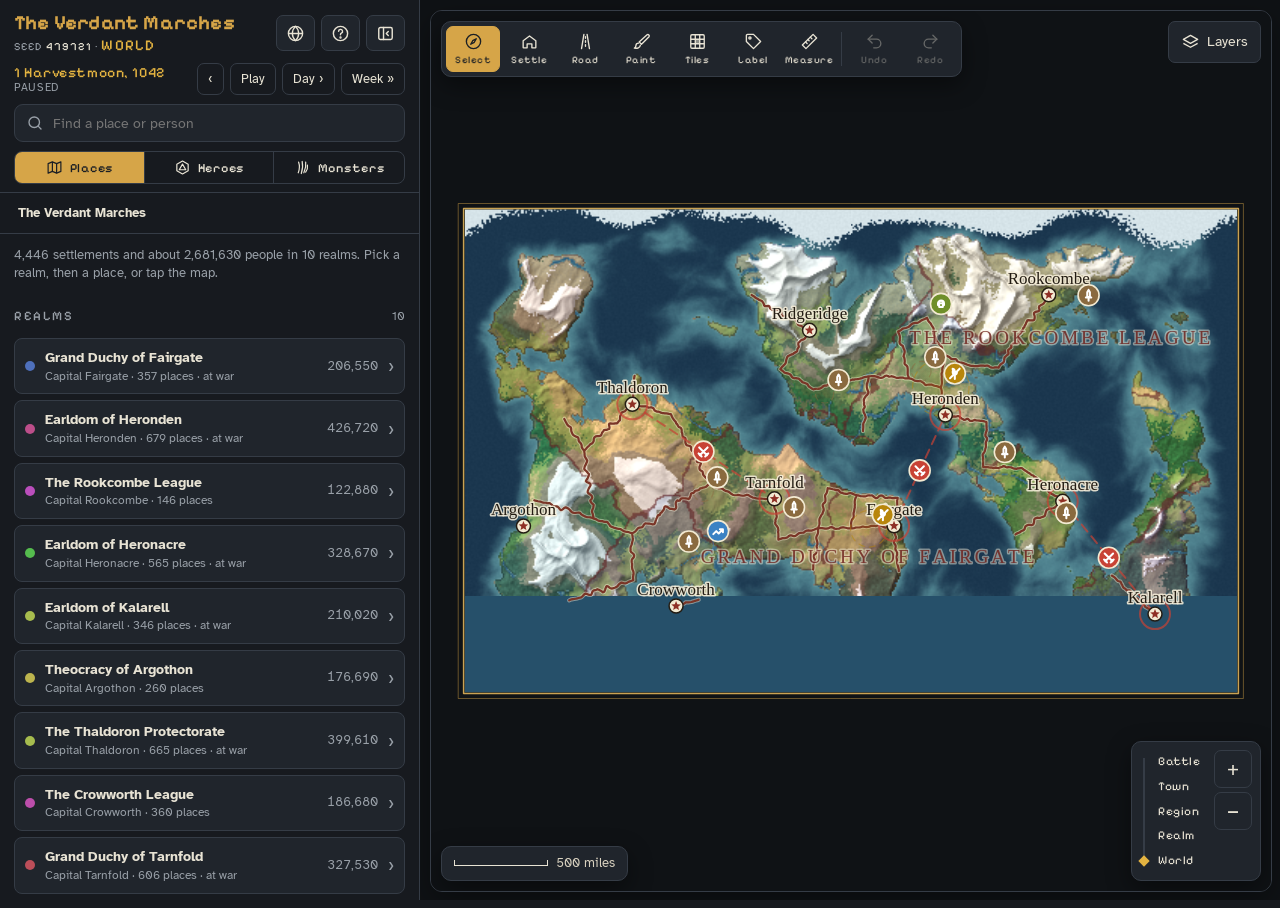
==== commit eb122ea1: "v25: the eight-point check, 2024 class features, source and tests Co-Authored-By: Claude Opus 5.5 <n" ====
--- a/index.html
+++ b/index.html
@@ -984,8 +984,33 @@
   #side .tool.sec span { font-size: 11.5px; }
 }
 @media (min-width: 861px) and (max-height: 700px) { #frame .maptools .tool span { display: none !important; } #frame .maptools .tool { width: 40px; padding: 7px 0; } }
+
+/* v25 accessibility: skip links, a quiet announcer, and comfortable targets */
+.skip { position: absolute; left: 8px; top: -60px; z-index: 100; background: var(--brass); color: var(--ink); font-weight: 700; padding: 10px 14px; border-radius: 8px; text-decoration: none; }
+.skip:focus { top: 8px; outline: 2px solid var(--text); }
+.sr-only { position: absolute; width: 1px; height: 1px; padding: 0; margin: -1px; overflow: hidden; clip: rect(0 0 0 0); white-space: nowrap; border: 0; }
+#inspector:focus, .side-head [tabindex="-1"]:focus { outline: none; }
+.side-head [tabindex="-1"]:focus-visible { outline: 2px solid var(--brass-hi); outline-offset: 2px; border-radius: 4px; }
+.crumbs button { min-height: 26px; }
+@media (max-width: 860px) {
+  .sheet-handle { width: 88px; height: 30px; bottom: 0; }
+  .crumbs button { min-height: 32px; }
+  .calbar button { min-height: 34px; min-width: 34px; }
+}
+/* phones held sideways: the atlas beside the map, as on a desktop but narrower */
+@media (max-width: 960px) and (max-height: 520px) and (orientation: landscape) {
+  #app.shell { grid-template-columns: minmax(260px, 38%) minmax(0, 1fr); grid-template-rows: minmax(0, 1fr); }
+  #side { grid-row: 1; grid-column: 1; border-top: 0; border-right: 1px solid var(--line); }
+  #stage { grid-row: 1; grid-column: 2; padding: 6px; }
+  .sheet-handle { display: none; }
+  #frame .maptools .tool span { display: none !important; }
+  #frame .maptools .tool { width: 38px; padding: 6px 0; }
+}
+@media (prefers-reduced-motion: reduce) { .skip { transition: none; } }
 </style>
 
+<a class="skip" href="#inspector">Skip to the atlas panel</a><a class="skip" href="#map">Skip to the map</a>
+<div id="srAnnounce" class="sr-only" role="status" aria-live="polite"></div>
 <div id="app" class="shell">
   <aside id="side" class="side" aria-label="Atlas">
     <div class="side-top">
@@ -1012,7 +1037,7 @@
         <button type="button" class="tool sec" data-tool="monsters" aria-pressed="false"><svg viewBox="0 0 24 24" fill="none" stroke="currentColor" stroke-width="1.7" stroke-linecap="round" stroke-linejoin="round" aria-hidden="true"><path d="M6.5 4.5c1.5 4 1.6 9.5-.5 15M11.5 3.5c1 4.5.8 11-1.2 17M16.5 4.5c.6 4.5-.2 10-2.6 15"/><path d="M19 8.5c.6 3.4-.4 7-2.6 10"/></svg><span>Monsters</span></button>
       </nav>
     </div>
-    <aside id="inspector" class="inspector" aria-live="polite"></aside>
+    <div id="inspector" class="inspector" role="region" aria-label="Atlas panel" tabindex="-1"></div>
   <div id="worldPop" class="pop panel" hidden><h2>World</h2><div id="worldBody"></div></div>
   <div id="helpPop" class="pop panel" hidden>
     <h2>Using the atlas</h2>
@@ -1032,6 +1057,7 @@
     </ol>
     <p class="meta" style="margin-top:10px">Shortcuts: V explore, K market, N people, G guilds, H heroes, B monsters, S settle, R road, P paint, T tiles, L label, M measure, Delete removes the selection, Esc cancels.</p>
     <p class="meta">Rules, items and creatures include material from the System Reference Document 5.1 by Wizards of the Coast LLC, licensed under CC BY 4.0; the item and creature lists were compiled by Sean. Everyday prices, households, the town chronicle, the change feed, guild colours and town wealth and defence come from Sean and Adam's Market Ledger. Battle-map textures and the look come from Tilewright by Sean and Adam. Fonts: Atkinson Hyperlegible, IM Fell and Pixelify Sans, under the SIL Open Font License.</p>
+    <p class="meta" id="helpVer"></p>
   </div>
   </aside>
   <main id="stage" class="stage">
@@ -1266,8 +1292,12 @@
   // between their two realms (the perpendicular bisector), which stays a thin line however close two capitals are
   const _r = { i: -1, gap: 1e9, edge: 1e9 };
   function realmAt(x, y, caps) {
-    const rx = x + 55 * noise2(x * 0.0035 + 200, y * 0.0035 - 100) + 14 * noise2(x * 0.013 - 7, y * 0.013 + 3);
-    const ry = y + 55 * noise2(x * 0.0035 - 300, y * 0.0035 + 150) + 14 * noise2(x * 0.013 + 9, y * 0.013 - 5);
+    // the wiggle fades out within 90 units of a capital, so a capital always sits in its own realm (v25)
+    let d0 = 1e18;
+    for (let k = 0; k < caps.length; k += 2) { const dx = x - caps[k], dy = y - caps[k + 1], d = dx * dx + dy * dy; if (d < d0) d0 = d; }
+    const f = d0 >= 8100 ? 1 : Math.sqrt(d0) / 90;
+    const rx = x + f * (55 * noise2(x * 0.0035 + 200, y * 0.0035 - 100) + 14 * noise2(x * 0.013 - 7, y * 0.013 + 3));
+    const ry = y + f * (55 * noise2(x * 0.0035 - 300, y * 0.0035 + 150) + 14 * noise2(x * 0.013 + 9, y * 0.013 - 5));
     let d1 = 1e18, d2 = 1e18, i1 = -1, i2 = -1;
     for (let k = 0; k < caps.length; k += 2) {
       const dx = rx - caps[k], dy = ry - caps[k + 1];
@@ -3931,7 +3961,13 @@
       else if (p.group === 'underworld') ev = ev || (evId = e.id, 0) || 'Working the crowds of newcomers';
     }
   }
+  // a death in the family comes first in its first week, then shares the days with everything else (app20)
+  const gr = griefToday(p, s, day);
+  if (gr && /^In mourning/.test(gr.text)) return gr;
   if (ev) return { text: ev, tone: /Sick|Robbed|Worried|Queuing/.test(ev) ? 'warn' : 'event', ev: evId };
+  if (gr) return gr;
+  const oc = occupiedToday(p, s, day);
+  if (oc) return oc;
   if (day % 7 === 6) { const so = socialToday(p, s, day); if (so && !so.secret) return { text: so.text, tone: '', place: so.place, with: so.with }; const rr = routineAt(p, s, 'rest', h(5), h(15), day); return { text: rr.text, tone: '', place: rr.place }; }
   if (p.group === 'trade' && s && h(6) < 0.12) {
     const nb = neighbours(s);
@@ -4069,6 +4105,7 @@
   if (p.group === 'adventurer' && p.level) h += '<p class="meta">' + rankBadge(rankOf(p.merit)) + ' ' + p.merit.toLocaleString('en-GB') + ' merit' + (p.companyName ? ' · member of ' + (s ? oLink('adventurers', s.id, p.companyName) : esc(p.companyName)) : ' · works alone') + '</p>';
   h += influenceBlock(p);
   h += heroBondsFor(p);
+  h += lossesHtml(p, day);
   // relationships
   h += '<section><h3>Relationships (' + rels.length + ')</h3>' + egoGraph(p, rels);
   h += rels.length ? '<ul class="rels">' + rels.map((r) => '<li><i style="background:' + RGCOL[r.group] + '"></i><span>' + r.label + ' <button type="button" class="link" data-pp="npc" data-v="' + esc(r.o.id) + '">' + esc(npcName(r.o)) + '</button><small>' + esc(r.o.job) + (r.o.sid !== p.sid ? ' in ' + esc((SBY.get(r.o.sid) || {}).name || '') : '') + '</small></span>' + (r.custom ? '<button type="button" class="x sm" data-pp="unrel" data-v="' + esc(r.custom) + '" aria-label="Remove relationship">×</button>' : '') + '</li>').join('') + '</ul>' : '<p class="meta">No close ties yet.</p>';
@@ -5168,10 +5205,7 @@
   if (!L) return;
   const target = clamp(Math.min(vw, vh) * 0.3 / L.R, PLAN_S * 1.15, 9000);
   const ts = view.s > target && Math.hypot(view.x - L.x, view.y - L.y) * view.s < Math.min(vw, vh) * 0.4 ? view.s : target;
-  let oy = 0;
-  const ins = $('inspector');
-  if (vw < 760 && ins && !ins.hidden) oy = ins.offsetHeight / 2 / ts;
-  flyTo(L.x, L.y + oy, ts);
+  flyTo(L.x, L.y, ts);
 }
 // pins: the person you are looking at, the people you track, and in People mode everyone in the town
 function drawPeoplePins() {
@@ -5270,16 +5304,8 @@
   return k && s && orgHere(s, k) ? oLink(k, s.id, label) : esc(label);
 }
 const TOWN_ZOOM = { 4: 2, 3: 4, 2: 12, 1: 30 };
-// keep the target clear of the panel: beside it on wide screens, above the bottom sheet on phones
-function flyVis(x, y, s) {
-  const ins = $('inspector');
-  let ox = 0, oy = 0;
-  if (ins && !ins.hidden && !ins.classList.contains('min')) {
-    if (vw < 760) oy = ins.offsetHeight / 2 / s;
-    else ox = Math.min(ins.offsetWidth + 24, vw / 3) / 2 / s;
-  }
-  flyTo(x + ox, y + oy, s);
-}
+// since v24 the panel sits beside the map rather than over it, so the target simply goes in the middle of the frame
+function flyVis(x, y, s) { flyTo(x, y, s); }
 function goTown(id) {
   const s = SBY.get(id);
   if (!s) return;
@@ -6080,7 +6106,7 @@
 // ================================================================ 2024 rules option (SRD 5.2) for heroes (v20)
 // Each hero can use the 2014 rules (SRD 5.1, the default) or the 2024 rules (SRD 5.2). The 2024 option changes what the
 // free SRD 5.2 changes for a new character: species, backgrounds with their ability increases and origin feats,
-// weapon mastery, exhaustion, and subclasses at level 3. Other class features keep their 2014 wording; the hero
+// weapon mastery, exhaustion, and subclasses at level 3. The 2024 class features themselves live in app31.js; the hero
 // page says so. Only SRD 5.2 content is built in (9 species, 4 backgrounds, 4 origin feats).
 const is24 = (h) => !!h && h.rules === '2024';
 const SRD52 = 'https://www.dndbeyond.com/srd';
@@ -6192,6 +6218,12 @@
   h.sub = ''; h.raceAsi = []; h.raceSkills = []; h.raceLangs = []; h.raceCantrip = ''; h.tool = '';
   h.bgSkills = []; h.bgLangs = []; h.bgSwap = {}; h.removed = h.removed.filter((k) => !k.startsWith('b'));
   if (r === '2024') { h.exh = Math.min(h.exh || 0, 6); }
+  // class choices that differ between the editions
+  if (h.subclass && !subsOf(h).includes(h.subclass)) { h.subclass = ''; h.subNotes = ''; }
+  h.invocations = (h.invocations || []).filter((k) => invoTab(h)[k]); h.pact = r === '2024' ? '' : h.pact;
+  h.metamagic = (h.metamagic || []).filter((k) => metaTab(h)[k]);
+  if (h.style && CLS(h).style && !CLS(h).style[1].includes(h.style)) h.style = '';
+  h.kit = {}; h.picks = {}; h.goldRoll = 0;
   heroes.defRules = r;
 }
 // the Basics-step pieces that only the 2024 rules have
@@ -6221,7 +6253,7 @@
 }
 function rulesNoteHtml(h) {
   return '<div class="field"><span class="lab">Rules</span><div class="seg" role="group">' + [['2014', '2014 (SRD 5.1)'], ['2024', '2024 (SRD 5.2)']].map(([k, l]) => '<button type="button" data-hr="rules" data-v="' + k + '" aria-pressed="' + ((h.rules || '2014') === k) + '">' + l + '</button>').join('') + '</div>' +
-    (is24(h) ? '<p class="small rules-note">2024 rules: species give no ability increases (your background does), backgrounds grant an origin feat, martial classes use weapon mastery, exhaustion is −2 per level to d20 tests and −5 ft speed, and every subclass starts at level 3. Other class features keep their 2014 wording here. Only free SRD 5.2 content is built in. ' + srdLink() + '</p>' : '<p class="small rules-note">The 2014 rules (SRD 5.1, plus Player\'s Handbook summaries). Switch to 2024 to use the newer free rules.</p>') + '</div>';
+    (is24(h) ? '<p class="small rules-note">2024 rules: species give no ability increases (your background does), backgrounds grant an origin feat, martial classes use weapon mastery, exhaustion is −2 per level to d20 tests and −5 ft speed, and every subclass starts at level 3. Classes use their 2024 features, spell counts, starting kits and a level 19 epic boon. Spell lists still follow SRD 5.1. Only free SRD 5.2 subclasses are built in. ' + srdLink() + '</p>' : '<p class="small rules-note">The 2014 rules (SRD 5.1, plus Player\'s Handbook summaries). Switch to 2024 to use the newer free rules.</p>') + '</div>';
 }
 const srdLink = () => '<a class="ext" href="' + SRD52 + '" target="_blank" rel="noopener noreferrer">SRD 5.2 rules<span aria-hidden="true"> ↗</span><span class="vh"> (opens the free rules in a new tab)</span></a>';
 const BG24_FOR = { fighter: 'soldier', barbarian: 'soldier', paladin: 'soldier', ranger: 'soldier', rogue: 'criminal', monk: 'criminal', cleric: 'acolyte', druid: 'acolyte', bard: 'acolyte', sorcerer: 'sage', warlock: 'sage', wizard: 'sage' };
@@ -6244,12 +6276,405 @@
     h[key] = M;
   }
 }
+// ================================================================ 2024 class features (SRD 5.2 / Player's Handbook 2024) (v25)
+// With the 2024 rules, each class uses its 2024 features, spell counts, starting equipment and level 19 epic boon.
+// CLS(h) gives the class table for a hero: the 2014 one, or the 2014 one with these 2024 changes laid over it.
+// The built-in subclass is the one in the free SRD 5.2; other subclasses work as in 2014 (the player lists the features).
+const PREP24 = {
+  full: [4, 5, 6, 7, 9, 10, 11, 12, 14, 15, 16, 16, 17, 17, 18, 18, 19, 20, 21, 22],
+  half: [2, 3, 4, 5, 6, 6, 7, 7, 9, 9, 10, 10, 11, 11, 12, 12, 14, 14, 15, 15],
+  sorc: [2, 4, 6, 7, 9, 10, 11, 12, 14, 15, 16, 16, 17, 17, 18, 18, 19, 20, 21, 22],
+  lock: [2, 3, 4, 5, 6, 7, 8, 9, 10, 10, 11, 11, 12, 12, 13, 13, 14, 14, 15, 15],
+  wiz: [4, 5, 6, 7, 9, 10, 11, 12, 14, 15, 16, 16, 17, 18, 19, 21, 22, 23, 24, 25]
+};
+const ASI24 = [4, 8, 12, 16];
+const MARTIAL_LIGHT = WEAPONS.filter((w) => w.cat.startsWith('martial') && w.props.includes('light')).map((w) => w.name);
+const MARTIAL_FINLIGHT = WEAPONS.filter((w) => w.cat.startsWith('martial') && (w.props.includes('light') || w.props.includes('finesse'))).map((w) => w.name);
+// a few 2024 starting-kit items the 2014 shop lacked
+for (const [name, cost, wt, note] of [['Quiver', 1, 1, 'Holds 20 arrows.'], ['Robe', 1, 4], ['Book (occult lore)', 25, 5, 'A book of forbidden lore; it can hold rituals.'], ['Arcane focus (orb)', 20, 3, 'An arcane spellcasting focus.'], ['Druidic focus (sprig of mistletoe)', 1, 0, 'A druidic spellcasting focus.']]) {
+  if (ITEM.has(name)) continue;
+  const g = { name, cost, wt, note: note || '', kind: 'gear' };
+  GEAR.push(g); ITEM.set(name, g);
+}
+const STYLES24 = Object.assign({}, STYLES, {
+  gwf: ['Great Weapon Fighting', 'With a two-handed or versatile melee weapon held in two hands, treat any 1 or 2 on a damage die as a 3.'],
+  protection: ['Protection', 'With a shield, use your reaction when a creature attacks an ally within 5 ft: that attack and the others against the ally have disadvantage until your next turn.'],
+  twf: ['Two-Weapon Fighting', 'Add your ability modifier to the damage of the extra attack from a Light weapon.'],
+  blessed: ['Blessed Warrior', 'Learn two cleric cantrips (Charisma is your ability for them). Swap one when you gain a paladin level.'],
+  druidic: ['Druidic Warrior', 'Learn two druid cantrips (Wisdom is your ability for them). Swap one when you gain a ranger level.']
+});
+const styleTab = (h) => (is24(h) ? STYLES24 : STYLES);
+const METAMAGIC24 = {
+  careful: ['Careful Spell', '1 point: up to your Cha mod creatures automatically succeed on the spell\'s save and take no damage if they would take half.'],
+  distant: ['Distant Spell', '1 point: double the range of a spell with a range of 5 ft or more; touch becomes 30 ft.'],
+  empowered: ['Empowered Spell', '1 point: reroll up to your Cha mod damage dice. Works alongside other Metamagic.'],
+  extended: ['Extended Spell', '1 point: double a duration of 1 minute or more (max 24 hours); advantage on its Concentration saves.'],
+  heightened: ['Heightened Spell', '2 points: one target has disadvantage on its saves against the spell.'],
+  quickened: ['Quickened Spell', '2 points: cast a one-action spell as a bonus action (not if you already cast a level 1+ spell this turn).'],
+  seeking: ['Seeking Spell', '1 point: reroll a missed spell attack roll. Works alongside other Metamagic.'],
+  subtle: ['Subtle Spell', '1 point: cast without verbal, somatic or material components that have no cost.'],
+  transmuted: ['Transmuted Spell', '1 point: change acid, cold, fire, lightning, poison or thunder damage to another of those types.'],
+  twinned: ['Twinned Spell', '1 point: when a spell can target one more creature by upcasting, raise its effective level by 1.']
+};
+const META_ORDER24 = ['quickened', 'twinned', 'subtle', 'careful', 'empowered', 'heightened', 'seeking', 'extended', 'distant', 'transmuted'];
+const metaTab = (h) => (is24(h) ? METAMAGIC24 : METAMAGIC);
+const metaN = (h, lv) => (is24(h) ? (lv >= 17 ? 6 : lv >= 10 ? 4 : lv >= 2 ? 2 : 0) : (lv >= 17 ? 4 : lv >= 10 ? 3 : lv >= 3 ? 2 : 0));
+// [name, what it does, warlock level needed, needs (pblade/pchain/ptome/thirsting, or eb for a damaging cantrip)]
+const INVOCATIONS24 = {
+  pblade: ['Pact of the Blade', 'Bonus action: conjure a pact weapon or bond with a magic weapon you touch. You are proficient with it, can use Charisma for its attacks and damage, and it can deal necrotic, psychic or radiant damage.', 1],
+  pchain: ['Pact of the Chain', 'Learn Find Familiar and cast it as a Magic action without a slot. The familiar can take a special form (imp, pseudodragon, quasit, skeleton, slaad tadpole, sphinx of wonder, sprite or venomous snake), and can attack with its reaction when you take the Attack action.', 1],
+  ptome: ['Pact of the Tome', 'A Book of Shadows holds three cantrips and two level 1 rituals from any class, always prepared. It can be your spellcasting focus.', 1],
+  armor: ['Armor of Shadows', 'Cast Mage Armor on yourself without a spell slot.', 1],
+  eldmind: ['Eldritch Mind', 'Advantage on Constitution saves to keep Concentration.', 1],
+  agonizing: ['Agonizing Blast', 'Add your Charisma modifier to the damage of a warlock damage cantrip (eldritch blast).', 2, 'eb'],
+  spear: ['Eldritch Spear', 'A warlock damage cantrip gets 30 ft more range per warlock level.', 2, 'eb'],
+  repelling: ['Repelling Blast', 'When a warlock damage cantrip hits a Large or smaller creature, push it up to 10 ft away.', 2, 'eb'],
+  devilsight: ["Devil's Sight", 'See normally in dim light and darkness, magical or not, within 120 ft.', 2],
+  vigor: ['Fiendish Vigor', 'Cast False Life on yourself without a slot, taking the maximum temporary hit points.', 2],
+  lessons: ['Lessons of the First Ones', 'Gain one origin feat of your choice (note it in your story).', 2],
+  mask: ['Mask of Many Faces', 'Cast Disguise Self without a slot.', 2],
+  misty: ['Misty Visions', 'Cast Silent Image without a slot.', 2],
+  leap: ['Otherworldly Leap', 'Cast Jump on yourself without a slot.', 2],
+  ascendant: ['Ascendant Step', 'Cast Levitate on yourself without a slot.', 5],
+  smite: ['Eldritch Smite', 'Once per turn when your pact weapon hits, spend a pact slot: +1d8 force plus 1d8 per slot level, and you can knock a Huge or smaller target prone.', 5, 'pblade'],
+  gaze: ['Gaze of Two Minds', 'Bonus action: touch a willing creature and perceive through its senses until your next turn ends; you can cast spells as if from its space.', 5],
+  depths: ['Gift of the Depths', 'Breathe underwater and swim at your speed; cast Water Breathing once per long rest without a slot.', 5],
+  chainmaster: ['Investment of the Chain Master', 'Your familiar gains a 40-ft fly or swim speed, its attacks deal necrotic or radiant damage, it uses your spell save DC, and it can attack as a bonus action command. Reaction: give it resistance to damage.', 5, 'pchain'],
+  myriad: ['Master of Myriad Forms', 'Cast Alter Self without a slot.', 5],
+  shadows: ['One with Shadows', 'In dim light or darkness, cast Invisibility on yourself without a slot.', 5],
+  thirsting: ['Thirsting Blade', 'Attack twice with your pact weapon when you take the Attack action.', 5, 'pblade'],
+  grave: ['Whispers of the Grave', 'Cast Speak with Dead without a slot.', 7],
+  protectors: ['Gift of the Protectors', 'Creatures who write their names in your Book of Shadows drop to 1 HP instead of 0, once each per long rest.', 9, 'ptome'],
+  lifedrinker: ['Lifedrinker', 'Once per turn your pact weapon deals +1d6 necrotic, psychic or radiant damage, and you can spend a hit die to heal.', 9, 'pblade'],
+  distant: ['Visions of Distant Realms', 'Cast Arcane Eye without a slot.', 9],
+  devouring: ['Devouring Blade', 'Thirsting Blade gives you three attacks with your pact weapon instead of two.', 12, 'thirsting'],
+  witchsight: ['Witch Sight', 'Truesight out to 30 ft.', 15]
+};
+const INVO_ORDER24 = ['armor', 'agonizing', 'devilsight', 'repelling', 'ptome', 'eldmind', 'spear', 'misty', 'mask', 'leap', 'ascendant', 'gaze', 'shadows', 'myriad', 'grave', 'depths', 'distant', 'witchsight', 'vigor'];
+const INV_N24 = [0, 1, 3, 3, 3, 5, 5, 6, 6, 7, 7, 7, 8, 8, 8, 9, 9, 9, 10, 10, 10];
+const invoTab = (h) => (is24(h) ? INVOCATIONS24 : INVOCATIONS);
+// the pacts a warlock has: one boon in 2014, invocations in 2024
+function hasPact(h, k) { return h.cls === 'warlock' && (is24(h) ? (h.invocations || []).includes('p' + k) : h.pact === k && (h.level | 0) >= 3); }
+// can this invocation be taken with the warlock's current choices?
+function invoOk(h, k, lv) {
+  const I = invoTab(h)[k]; if (!I) return false;
+  if (I[2] > lv) return false;
+  const need = I[3];
+  if (!need || need === 'eb') return true;
+  if (is24(h)) return need === 'thirsting' ? (h.invocations || []).includes('thirsting') : (h.invocations || []).includes(need);
+  return h.pact === need;
+}
+const EPIC_BOONS = {
+  combat: ['Boon of Combat Prowess', 'When you miss with an attack roll, you can hit instead. Once per turn.'],
+  dimensional: ['Boon of Dimensional Travel', 'After you take the Attack or Magic action, teleport up to 30 ft to a space you can see.'],
+  energy: ['Boon of Energy Resistance', 'Resistance to two damage types (acid, cold, fire, lightning, necrotic, poison, psychic, radiant or thunder); reaction: send damage of those types at another creature.'],
+  fate: ['Boon of Fate', 'When a creature within 60 ft fails or succeeds on a d20 test, roll 2d4 and add or subtract it. Once per initiative or rest.'],
+  fortitude: ['Boon of Fortitude', 'Your hit point maximum rises by 40. When you regain hit points, add your Con mod once per turn.'],
+  irresistible: ['Boon of Irresistible Offense', 'Your bludgeoning, piercing and slashing damage ignores resistance. On a natural 20, add damage equal to the ability you raised.', ['str', 'dex']],
+  recovery: ['Boon of Recovery', 'Once per long rest, when you would drop to 0 HP, drop to 1 and regain half your HP maximum. A pool of ten d10s you can spend to heal.'],
+  skill: ['Boon of Skill', 'Proficiency in every skill, and expertise in one.'],
+  speed: ['Boon of Speed', 'Speed +30 ft, and take Disengage as a bonus action.'],
+  recall: ['Boon of Spell Recall', 'Once per long rest, cast a level 1–4 spell you have prepared without spending the slot.', ['int', 'wis', 'cha']],
+  night: ['Boon of the Night Spirit', 'Bonus action: become invisible in dim light or darkness; there you resist all damage except psychic and radiant.'],
+  truesight: ['Boon of Truesight', 'Truesight out to 60 ft.']
+};
+const BOON_LV = 19;
+// 2024 Circle of the Land
+const LANDS24 = ['Arid', 'Polar', 'Temperate', 'Tropical'];
+const CIRCLE24 = {
+  Arid: [['Blur', 'Burning Hands', 'Fire Bolt'], ['Fireball'], ['Blight'], ['Wall of Stone']],
+  Polar: [['Fog Cloud', 'Hold Person', 'Ray of Frost'], ['Sleet Storm'], ['Ice Storm'], ['Cone of Cold']],
+  Temperate: [['Misty Step', 'Shocking Grasp', 'Sleep'], ['Lightning Bolt'], ['Freedom of Movement'], ['Tree Stride']],
+  Tropical: [['Acid Splash', 'Ray of Sickness', 'Web'], ['Stinking Cloud'], ['Polymorph'], ['Insect Plague']]
+};
+const SUBCLASSES24 = {
+  barbarian: ['Path of the Berserker', 'Path of the Wild Heart', 'Path of the World Tree', 'Path of the Zealot'], bard: ['College of Lore', 'College of Dance', 'College of Glamour', 'College of Valor'],
+  cleric: ['Life Domain', 'Light Domain', 'Trickery Domain', 'War Domain'], druid: ['Circle of the Land', 'Circle of the Moon', 'Circle of the Sea', 'Circle of the Stars'],
+  fighter: ['Champion', 'Battle Master', 'Eldritch Knight', 'Psi Warrior'], monk: ['Warrior of the Open Hand', 'Warrior of Mercy', 'Warrior of Shadow', 'Warrior of the Elements'],
+  paladin: ['Oath of Devotion', 'Oath of Glory', 'Oath of the Ancients', 'Oath of Vengeance'], ranger: ['Hunter', 'Beast Master', 'Fey Wanderer', 'Gloom Stalker'],
+  rogue: ['Thief', 'Arcane Trickster', 'Assassin', 'Soulknife'], sorcerer: ['Draconic Sorcery', 'Aberrant Sorcery', 'Clockwork Sorcery', 'Wild Magic Sorcery'],
+  warlock: ['Fiend Patron', 'Archfey Patron', 'Celestial Patron', 'Great Old One Patron'], wizard: ['Evoker', 'Abjurer', 'Diviner', 'Illusionist']
+};
+const subsOf = (h) => (is24(h) ? SUBCLASSES24 : SUBCLASSES)[h.cls] || [CLS(h).sub[1]];
+const castOf = (cls, o) => Object.assign({}, CLASSES5[cls].cast, o);
+const EB = [19, 'Epic Boon', 'An epic boon feat (chosen in the Class step), which also raises one ability by 1, to a maximum of 30.'];
+const C24 = {
+  barbarian: { sub: ['Barbarian Subclass', 'Path of the Berserker', 3], asi: ASI24, goldB: 75,
+    kit: [[{ l: "Greataxe, four handaxes, explorer's pack and 15 gp", i: ['Greataxe', 'Handaxe x4', "Explorer's pack"], gp: 15 }]],
+    feats: [[1, 'Rage', 'Bonus action, not in heavy armour: advantage on Strength checks and saves, extra damage on Strength attacks, resistance to bludgeoning, piercing and slashing. It lasts until the end of your next turn and extends each turn you attack, force a save or use a bonus action to extend it, up to 10 minutes. No spells or Concentration while raging.'],
+      [1, 'Unarmored Defense', 'Without armour, your AC is 10 + Dex mod + Con mod (a shield still counts).'],
+      [2, 'Danger Sense', 'Advantage on Dexterity saves unless you are incapacitated.'], [2, 'Reckless Attack', 'On your first attack each turn, take advantage on Strength attacks until your next turn; attacks against you have advantage too.'],
+      [3, 'Primal Knowledge', 'One more Barbarian skill. While raging, you can make Acrobatics, Intimidation, Perception, Stealth and Survival checks as Strength checks.'],
+      [5, 'Extra Attack', 'Attack twice when you take the Attack action.'], [5, 'Fast Movement', '+10 ft speed when not wearing heavy armour.'],
+      [7, 'Feral Instinct', 'Advantage on initiative rolls.'], [7, 'Instinctive Pounce', 'When you enter your rage, move up to half your speed.'],
+      [9, 'Brutal Strike', 'When you attack recklessly, give up the advantage on one Strength attack: on a hit it deals +1d10 and either pushes the target 15 ft (Forceful Blow) or cuts its speed by 15 ft (Hamstring Blow).'],
+      [11, 'Relentless Rage', 'While raging, dropping to 0 HP lets you make a DC 10 Con save (rising by 5 each time) to stand back up with HP equal to twice your barbarian level.'],
+      [13, 'Improved Brutal Strike', 'New Brutal Strike options: Staggering Blow (disadvantage on its next save, no opportunity attacks) and Sundering Blow (+5 to the next ally\'s attack on it).'],
+      [15, 'Persistent Rage', 'When you roll initiative, regain all your rages (once per long rest). Your rage lasts 10 minutes without needing to be extended.'],
+      [17, 'Improved Brutal Strike', 'Brutal Strike deals +2d10 and applies two different effects.'], [18, 'Indomitable Might', 'If a Strength check or save total is less than your Strength score, use the score instead.'],
+      EB, [20, 'Primal Champion', 'Strength and Constitution rise by 4, to a maximum of 25.']],
+    subFeats: [[3, 'Frenzy', 'While raging, the first time you hit with a reckless Strength attack on your turn, deal extra damage: a number of d6s equal to your Rage damage bonus.'], [6, 'Mindless Rage', 'Immune to charmed and frightened while raging; entering the rage ends them.'],
+      [10, 'Retaliation', 'Reaction: when a creature within 5 ft damages you, make a melee attack against it.'], [14, 'Intimidating Presence', 'Bonus action: creatures of your choice in a 30-ft emanation make a Wis save (DC 8 + Str mod + proficiency) or are frightened for 1 minute. Once per long rest, or spend a rage to use it again.']] },
+  bard: { sub: ['Bard Subclass', 'College of Lore', 3], weapons: ['simple'], asi: ASI24, goldB: 90,
+    cast: castOf('bard', { mode: 'known', known: PREP24.full }),
+    kit: [[{ l: "Leather armour, two daggers, an instrument, entertainer's pack and 19 gp", i: ['Leather armour', 'Dagger x2', '@instrument', "Entertainer's pack"], gp: 19 }]],
+    feats: [[1, 'Bardic Inspiration', 'Bonus action: give a creature within 60 ft a Bardic Inspiration die (d6, d8 at 5th, d10 at 10th, d12 at 15th) to add to a failed d20 test within the next hour. Uses equal to your Cha mod per long rest.'],
+      [1, 'Spellcasting', 'You cast bard spells using Charisma; an instrument is your focus. When you gain a level you can swap one prepared spell.'],
+      [2, 'Expertise', 'Expertise in two of your skills (two more at 9th level).'], [2, 'Jack of All Trades', 'Add half your proficiency bonus to ability checks that don\'t already use it.'],
+      [5, 'Font of Inspiration', 'Bardic Inspiration also returns on a short rest, and you can spend a spell slot to regain a use.'], [7, 'Countercharm', 'Reaction: when a creature within 30 ft fails a save against charm or fright, let it reroll with advantage.'],
+      [10, 'Magical Secrets', 'Your prepared spells can come from the bard, cleric, druid and wizard lists.'], [18, 'Superior Inspiration', 'When you roll initiative, regain Bardic Inspiration up to two uses.'], EB,
+      [20, 'Words of Creation', 'Power Word Heal and Power Word Kill are always prepared, and each can target a second creature within 10 ft of the first.']],
+    subFeats: [[3, 'Bonus Proficiencies', 'Proficiency in three skills of your choice.'], [3, 'Cutting Words', 'Reaction: when a creature within 60 ft hits, succeeds on a check or deals damage, spend a Bardic Inspiration die to subtract it.'],
+      [6, 'Magical Discoveries', 'Learn two spells from the cleric, druid or wizard lists; they are always prepared.'], [14, 'Peerless Skill', 'When you fail an ability check or attack roll, add a Bardic Inspiration die; it is spent only if you then succeed.']] },
+  cleric: { sub: ['Cleric Subclass', 'Life Domain', 3], subArmor: null, asi: ASI24, goldB: 110,
+    cast: castOf('cleric', { prep: PREP24.full }),
+    extra: { 3: ['Aid', 'Bless', 'Cure Wounds', 'Lesser Restoration'], 5: ['Mass Healing Word', 'Revivify'], 7: ['Aura of Life', 'Death Ward'], 9: ['Greater Restoration', 'Mass Cure Wounds'] },
+    kit: [[{ l: "Chain shirt, shield, mace, holy symbol, priest's pack and 7 gp", i: ['Chain shirt', 'Shield', 'Mace', 'Holy symbol', "Priest's pack"], gp: 7 }]],
+    feats: [[1, 'Spellcasting', 'You prepare cleric spells (see the Spells step) and cast them using Wisdom; a holy symbol is your focus. Change your list after a long rest.'],
+      [1, 'Divine Order', 'Protector (martial weapons and heavy armour) or Thaumaturge (one more cantrip, and add your Wis mod to Arcana and Religion checks). Chosen below.'],
+      [2, 'Channel Divinity', 'Two uses (three at 6th, four at 18th); one returns on a short rest, all on a long rest. Divine Spark: heal or deal radiant or necrotic damage of 1d8 + Wis mod (2d8 at 7th, 3d8 at 13th, 4d8 at 18th). Turn Undead: undead within 30 ft make a Wis save or are frightened and incapacitated for 1 minute.'],
+      [5, 'Sear Undead', 'Turn Undead also deals radiant damage: roll a number of d8s equal to your Wis mod.'],
+      [7, 'Blessed Strikes', 'Divine Strike (once per turn, +1d8 necrotic or radiant on a weapon hit, 2d8 at 14th) or Potent Spellcasting (add your Wis mod to cleric cantrip damage). Chosen below.'],
+      [10, 'Divine Intervention', 'Once per long rest, cast any cleric spell of 5th level or lower as a Magic action without a slot or components.'], EB,
+      [20, 'Greater Divine Intervention', 'Divine Intervention can cast Wish. Afterwards you must wait 2d4 long rests to use Divine Intervention again.']],
+    subFeats: [[3, 'Disciple of Life', 'Healing from your level 1+ spells adds 2 + the spell slot\'s level.'], [3, 'Life Domain Spells', 'Aid, Bless, Cure Wounds and Lesser Restoration are always prepared; more at 5th, 7th and 9th.'],
+      [3, 'Preserve Life', 'Channel Divinity: share out healing equal to five times your cleric level among bloodied creatures within 30 ft (up to half their maximum).'],
+      [6, 'Blessed Healer', 'When a spell you cast with a slot heals another creature, you regain 2 + the slot\'s level.'], [17, 'Supreme Healing', 'Healing dice from your spells and Channel Divinity always roll their highest number.']] },
+  druid: { sub: ['Druid Subclass', 'Circle of the Land', 3], armor: ['light', 'shield'], weapons: ['simple'], noMetal: false, asi: ASI24, goldB: 50,
+    cast: castOf('druid', { prep: PREP24.full, focus: 'Druidic focus (quarterstaff)' }),
+    kit: [[{ l: "Leather armour, shield, sickle, quarterstaff (your druidic focus), explorer's pack, herbalism kit and 9 gp", i: ['Leather armour', 'Shield', 'Sickle', 'Quarterstaff', "Explorer's pack", 'Herbalism kit'], gp: 9 }]],
+    feats: [[1, 'Druidic', 'You know Druidic, and Speak with Animals is always prepared.'], [1, 'Spellcasting', 'You prepare druid spells (see the Spells step) and cast them using Wisdom. Change your list after a long rest.'],
+      [1, 'Primal Order', 'Magician (one more cantrip, and add your Wis mod to Arcana and Nature checks) or Warden (martial weapons and medium armour). Chosen below.'],
+      [2, 'Wild Shape', 'Bonus action: take the shape of a beast form you know, for half your druid level in hours. Two uses (three at 6th, four at 17th); one returns on a short rest. You know four forms (six at 4th, eight at 8th); max CR 1/4, then 1/2 at 4th and 1 at 8th; no flying until 8th. You gain temporary HP equal to your druid level.'],
+      [2, 'Wild Companion', 'Spend a spell slot or a Wild Shape use to cast Find Familiar without components; the familiar is fey.'],
+      [5, 'Wild Resurgence', 'Once per turn, spend a spell slot for a Wild Shape use; once per long rest, spend a Wild Shape use for a level 1 slot.'],
+      [7, 'Elemental Fury', 'Potent Spellcasting (add your Wis mod to druid cantrip damage) or Primal Strike (once per turn, +1d8 cold, fire, lightning or thunder on an attack hit; 2d8 at 15th). Chosen below.'],
+      [18, 'Beast Spells', 'Cast spells in Wild Shape, except ones with a costly or consumed material component.'], EB,
+      [20, 'Archdruid', 'Regain a Wild Shape use on initiative if you have none; turn slots of Wild Shape into spell slots; you age ten times more slowly.']],
+    subFeats: [[3, 'Circle of the Land Spells', 'Your chosen land gives spells that are always prepared (chosen below); more at 5th, 7th and 9th.'],
+      [3, "Land's Aid", 'Magic action: spend a Wild Shape use; creatures in a 10-ft sphere within 60 ft make a Con save or take 2d6 necrotic (half on a save), and one creature regains 2d6 HP. 3d6 at 10th, 4d6 at 14th.'],
+      [6, 'Natural Recovery', 'Cast one land spell once per long rest without a slot; once per long rest during a short rest, regain slots totalling half your druid level.'],
+      [10, "Nature's Ward", 'Immune to poisoned; resistance to the damage type of your land.'], [14, "Nature's Sanctuary", 'Magic action: spend a Wild Shape use to raise a 15-ft cube of spectral trees for 1 minute: half cover, and your allies share your Nature\'s Ward resistance.']] },
+  fighter: { sub: ['Fighter Subclass', 'Champion', 3], asi: [4, 6, 8, 12, 14, 16], goldB: 155, skills: [2, ['Acrobatics', 'Animal Handling', 'Athletics', 'History', 'Insight', 'Intimidation', 'Persuasion', 'Perception', 'Survival']],
+    kit: [[{ l: "Option A: chain mail, greatsword, flail, 8 javelins, dungeoneer's pack and 4 gp", i: ['Chain mail', 'Greatsword', 'Flail', 'Javelin x8', "Dungeoneer's pack"], gp: 4 },
+      { l: "Option B: studded leather, scimitar, shortsword, longbow, 20 arrows, quiver, dungeoneer's pack and 11 gp", i: ['Studded leather armour', 'Scimitar', 'Shortsword', 'Longbow', 'Arrows (20)', 'Quiver', "Dungeoneer's pack"], gp: 11 }]],
+    feats: [[1, 'Fighting Style', 'A fighting style feat (chosen below).'], [1, 'Second Wind', 'Bonus action: regain 1d10 + fighter level HP. Two uses (three at 4th, four at 10th); one returns on a short rest, all on a long rest.'],
+      [2, 'Action Surge', 'Take one more action on your turn (not the Magic action). Once per short rest; twice before a rest from 17th.'], [2, 'Tactical Mind', 'When you fail an ability check, spend a Second Wind use to add 1d10; it isn\'t spent if you still fail.'],
+      [5, 'Extra Attack', 'Attack twice when you take the Attack action.'], [5, 'Tactical Shift', 'When you use Second Wind, move up to half your speed without provoking opportunity attacks.'],
+      [9, 'Indomitable', 'Reroll a failed save, adding your fighter level. Once per long rest (twice at 13th, three times at 17th).'], [9, 'Tactical Master', 'When you attack with a weapon whose mastery you use, you can swap its mastery for Push, Sap or Slow for that attack.'],
+      [11, 'Two Extra Attacks', 'Attack three times when you take the Attack action.'], [13, 'Studied Attacks', 'If you miss a creature, you have advantage on your next attack against it before the end of your next turn.'],
+      EB, [20, 'Three Extra Attacks', 'Attack four times when you take the Attack action.']],
+    subFeats: [[3, 'Improved Critical', 'Your weapon and unarmed attacks score a critical hit on a 19 or 20.'], [3, 'Remarkable Athlete', 'Advantage on initiative and Athletics checks. After a critical hit, move up to half your speed without provoking opportunity attacks.'],
+      [7, 'Additional Fighting Style', 'Gain a second fighting style feat.'], [10, 'Heroic Warrior', 'At the start of each of your turns in combat, gain Heroic Inspiration if you lack it.'],
+      [15, 'Superior Critical', 'Your weapon and unarmed attacks score a critical hit on an 18–20.'], [18, 'Survivor', 'Advantage on death saves (a roll of 18–20 counts as a 20). While bloodied, regain 5 + Con mod HP at the start of each turn.']] },
+  monk: { sub: ['Monk Subclass', 'Warrior of the Open Hand', 3], weapons: ['simple'].concat(MARTIAL_LIGHT), asi: ASI24, goldB: 50,
+    kit: [[{ l: "Spear, five daggers, a tool or instrument, explorer's pack and 11 gp", i: ['Spear', 'Dagger x5', '@instrument', "Explorer's pack"], gp: 11 }]],
+    feats: [[1, 'Martial Arts', 'With unarmed strikes and monk weapons (simple melee and Light martial melee): a martial arts die (d6, d8 at 5th, d10 at 11th, d12 at 17th), Dex for attacks, and a bonus-action unarmed strike.'],
+      [1, 'Unarmored Defense', 'Without armour or a shield, your AC is 10 + Dex mod + Wis mod.'],
+      [2, "Monk's Focus", 'Focus points equal to your monk level, back on a short rest. Flurry of Blows (two bonus unarmed strikes), Patient Defense (Disengage free, or Disengage and Dodge for a point), Step of the Wind (Dash free, or Disengage and Dash with doubled jump for a point).'],
+      [2, 'Unarmored Movement', '+10 ft speed without armour or a shield (+15 at 6th, +20 at 10th, +25 at 14th, +30 at 18th).'], [2, 'Uncanny Metabolism', 'When you roll initiative, regain all focus points and heal a martial arts die + monk level. Once per long rest.'],
+      [3, 'Deflect Attacks', 'Reaction: reduce bludgeoning, piercing or slashing attack damage by 1d10 + Dex mod + monk level; at 0, spend a point to redirect it.'],
+      [4, 'Slow Fall', 'Reaction: reduce falling damage by five times your monk level.'], [5, 'Extra Attack', 'Attack twice when you take the Attack action.'],
+      [5, 'Stunning Strike', 'Once per turn on a hit, spend a point: Con save or stunned until your next turn (on a success, speed halved and the next attack has advantage).'],
+      [6, 'Empowered Strikes', 'Unarmed strikes can deal force damage.'], [7, 'Evasion', 'Take no damage on a successful Dex save for half, and half on a failure.'],
+      [9, 'Acrobatic Movement', 'Move along vertical surfaces and across liquids on your turn.'], [10, 'Heightened Focus', 'Flurry of Blows makes three strikes; Patient Defense and Step of the Wind add temporary HP or carrying an ally.'],
+      [10, 'Self-Restoration', 'End charmed, frightened or poisoned on yourself at the end of your turn; no exhaustion from hunger or thirst.'], [13, 'Deflect Energy', 'Deflect Attacks works on any damage type.'],
+      [14, 'Disciplined Survivor', 'Proficiency in all saves; spend a point to reroll a failed save.'], [15, 'Perfect Focus', 'When you roll initiative with 3 or fewer points, regain up to 4.'],
+      [18, 'Superior Defense', 'Spend 3 points: resistance to all damage except force for 1 minute.'], EB, [20, 'Body and Mind', 'Dexterity and Wisdom rise by 4, to a maximum of 25.']],
+    subFeats: [[3, 'Open Hand Technique', 'When Flurry of Blows hits: Addle (no reactions), Push (Str save or pushed 15 ft) or Topple (Dex save or prone).'], [6, 'Wholeness of Body', 'Bonus action: heal a martial arts die + Wis mod. Uses equal to your Wis mod per long rest.'],
+      [11, 'Fleet Step', 'After any other bonus action, use Step of the Wind.'], [17, 'Quivering Palm', 'Spend 4 points on a hit to start lethal vibrations; later end them for 10d12 force (Con save for half).']] },
+  paladin: { sub: ['Paladin Subclass', 'Oath of Devotion', 3], asi: ASI24, goldB: 150, style: [2, ['defense', 'dueling', 'gwf', 'protection', 'blessed']],
+    cast: castOf('paladin', { from: 1, prep: PREP24.half }),
+    extra: { 3: ['Protection from Evil and Good', 'Shield of Faith'], 5: ['Aid', 'Zone of Truth'], 9: ['Beacon of Hope', 'Dispel Magic'], 13: ['Freedom of Movement', 'Guardian of Faith'], 17: ['Commune', 'Flame Strike'] },
+    kit: [[{ l: "Chain mail, shield, longsword, six javelins, holy symbol, priest's pack and 9 gp", i: ['Chain mail', 'Shield', 'Longsword', 'Javelin x6', 'Holy symbol', "Priest's pack"], gp: 9 }]],
+    feats: [[1, 'Lay on Hands', 'Bonus action: touch to restore HP from a pool of five times your paladin level (per long rest), or spend 5 to end the poisoned condition.'],
+      [1, 'Spellcasting', 'You prepare paladin spells (see the Spells step) and cast them using Charisma. Swap one after each long rest.'],
+      [2, 'Fighting Style', 'A fighting style feat, or Blessed Warrior (two cleric cantrips). Chosen below.'], [2, "Paladin's Smite", 'Divine Smite is always prepared, and you can cast it once per long rest without a slot. On a melee hit: +2d8 radiant, +1d8 per slot level above 1st, +1d8 more against fiends and undead.'],
+      [3, 'Channel Divinity', 'Two uses (three at 11th); one returns on a short rest. Divine Sense: for 10 minutes, sense celestials, fiends and undead within 60 ft.'],
+      [5, 'Extra Attack', 'Attack twice when you take the Attack action.'], [5, 'Faithful Steed', 'Find Steed is always prepared; cast it once per long rest without a slot.'],
+      [6, 'Aura of Protection', 'You and allies in a 10-ft emanation add your Cha mod (min +1) to saving throws (30 ft at 18th).'],
+      [9, 'Abjure Foes', 'Channel Divinity: up to your Cha mod creatures within 60 ft make a Wis save or are frightened for 1 minute, taking only one kind of action each turn.'],
+      [10, 'Aura of Courage', 'You and allies in your aura can\'t be frightened.'], [11, 'Radiant Strikes', 'Melee weapon and unarmed hits deal +1d8 radiant.'],
+      [14, 'Restoring Touch', 'Lay on Hands can also end blinded, charmed, deafened, frightened, paralyzed or stunned (5 points each).'], [18, 'Aura Expansion', 'Your auras reach 30 ft.'], EB],
+    subFeats: [[3, 'Oath of Devotion Spells', 'Protection from Evil and Good and Shield of Faith are always prepared; more at 5th, 9th, 13th and 17th.'], [3, 'Sacred Weapon', 'Channel Divinity when you take the Attack action: for 10 minutes add your Cha mod (min +1) to attack rolls; the weapon sheds light and deals radiant if you like.'],
+      [7, 'Aura of Devotion', 'You and allies in your aura are immune to charmed; a charm ends when they enter it.'], [15, 'Smite of Protection', 'When you cast Divine Smite, you and allies in your aura have half cover until your next turn.'],
+      [20, 'Holy Nimbus', 'Bonus action, once per long rest (or a level 5 slot): for 10 minutes enemies starting their turn in your aura take radiant damage equal to Cha mod + proficiency; you have advantage on saves against fiends and undead.']] },
+  ranger: { sub: ['Ranger Subclass', 'Hunter', 3], asi: ASI24, goldB: 150, favored: false, style: [2, ['archery', 'defense', 'dueling', 'twf', 'druidic']],
+    cast: castOf('ranger', { from: 1, mode: 'prepared', prep: PREP24.half, known: null, focus: 'Druidic focus (sprig of mistletoe)' }),
+    kit: [[{ l: "Studded leather, scimitar, shortsword, longbow, 20 arrows, quiver, sprig of mistletoe, explorer's pack and 7 gp", i: ['Studded leather armour', 'Scimitar', 'Shortsword', 'Longbow', 'Arrows (20)', 'Quiver', 'Druidic focus (sprig of mistletoe)', "Explorer's pack"], gp: 7 }]],
+    feats: [[1, 'Spellcasting', 'You prepare ranger spells (see the Spells step) and cast them using Wisdom. Swap one after each long rest.'],
+      [1, 'Favored Enemy', "Hunter's Mark is always prepared, and you can cast it without a slot a few times per long rest (2, rising to 6 by 17th)."],
+      [2, 'Deft Explorer', 'Expertise in one of your skills, and two languages of your choice.'], [2, 'Fighting Style', 'A fighting style feat, or Druidic Warrior (two druid cantrips). Chosen below.'],
+      [5, 'Extra Attack', 'Attack twice when you take the Attack action.'], [6, 'Roving', '+10 ft speed when not in heavy armour, and climb and swim speeds equal to your speed.'],
+      [9, 'Expertise', 'Expertise in two more of your skills.'], [10, 'Tireless', 'Magic action: gain 1d8 + Wis mod temporary HP (Wis mod uses per long rest). Short rests lower your exhaustion by 1.'],
+      [13, 'Relentless Hunter', "Taking damage can't break your Concentration on Hunter's Mark."], [14, "Nature's Veil", 'Bonus action: become invisible until the end of your next turn. Wis mod uses per long rest.'],
+      [17, 'Precise Hunter', "Advantage on attacks against the target of your Hunter's Mark."], [18, 'Feral Senses', 'Blindsight 30 ft.'], EB,
+      [20, 'Foe Slayer', "Hunter's Mark deals a d10 instead of a d6."]],
+    subFeats: [[3, "Hunter's Lore", "While a creature is marked by your Hunter's Mark, you know its immunities, resistances and vulnerabilities."], [3, "Hunter's Prey", 'Colossus Slayer (once per turn, +1d8 to a creature missing HP) or Horde Breaker (one more attack against a creature next to your target). Swap on a rest.'],
+      [7, 'Defensive Tactics', 'Escape the Horde (opportunity attacks against you have disadvantage) or Multiattack Defense (after a creature hits you, its other attacks have disadvantage).'],
+      [11, 'Superior Hunter\'s Prey', "Once per turn when you damage the target of your Hunter's Mark, deal the mark's damage to a second creature within 30 ft of it."],
+      [15, "Superior Hunter's Defense", 'Reaction when you take damage: resistance to that and further damage of its type until the end of the turn.']] },
+  rogue: { sub: ['Rogue Subclass', 'Thief', 3], weapons: ['simple'].concat(MARTIAL_FINLIGHT), asi: [4, 8, 10, 12, 16], goldB: 100,
+    skills: [4, ['Acrobatics', 'Athletics', 'Deception', 'Insight', 'Intimidation', 'Investigation', 'Perception', 'Persuasion', 'Sleight of Hand', 'Stealth']],
+    kit: [[{ l: "Leather armour, two daggers, shortsword, shortbow, 20 arrows, quiver, thieves' tools, burglar's pack and 8 gp", i: ['Leather armour', 'Dagger x2', 'Shortsword', 'Shortbow', 'Arrows (20)', 'Quiver', "Thieves' tools", "Burglar's pack"], gp: 8 }]],
+    feats: [[1, 'Expertise', 'Expertise in two of your skills (two more at 6th).'], [1, 'Sneak Attack', 'Once per turn, deal extra damage when you hit with a Finesse or ranged weapon and have advantage, or an ally is next to the target.'],
+      [1, "Thieves' Cant", "You know Thieves' Cant and one more language."],
+      [2, 'Cunning Action', 'Dash, Disengage or Hide as a bonus action.'], [3, 'Steady Aim', 'Bonus action, if you haven\'t moved: advantage on your next attack this turn; your speed is 0 until the turn ends.'],
+      [5, 'Cunning Strike', 'Trade Sneak Attack dice for an effect: Poison (1d6, Con save or poisoned), Trip (1d6, Dex save or prone) or Withdraw (1d6, move half speed freely).'],
+      [5, 'Uncanny Dodge', 'Reaction: halve the damage of an attack that hits you.'], [7, 'Evasion', 'Take no damage on a successful Dex save for half, and half on a failure.'],
+      [7, 'Reliable Talent', 'Treat a d20 roll of 9 or lower as a 10 on any ability check using a skill or tool you are proficient with.'],
+      [11, 'Improved Cunning Strike', 'Use up to two Cunning Strike effects on one hit.'], [14, 'Devious Strikes', 'New Cunning Strikes: Daze (2d6), Knock Out (6d6) and Obscure (3d6).'],
+      [15, 'Slippery Mind', 'Proficiency in Wisdom and Charisma saves.'], [18, 'Elusive', 'No attack roll has advantage against you unless you are incapacitated.'], EB,
+      [20, 'Stroke of Luck', 'Turn a failed d20 test into a 20. Once per short rest.']],
+    subFeats: [[3, 'Fast Hands', 'Cunning Action can also make a Sleight of Hand check, use thieves\' tools, or take the Use an Object action.'], [3, 'Second-Story Work', 'Climb speed equal to your speed; use Dex instead of Str for jump distance.'],
+      [9, 'Supreme Sneak', 'New Cunning Strike: Stealth Attack (1d6) keeps you hidden if you were hidden.'], [13, 'Use Magic Device', 'Attune to four magic items, use any spell scroll, and sometimes save charges.'],
+      [17, "Thief's Reflexes", 'Take two turns in the first round of combat: one at your initiative and one at initiative minus 10.']] },
+  sorcerer: { sub: ['Sorcerer Subclass', 'Draconic Sorcery', 3], weapons: ['simple'], asi: ASI24, goldB: 50, dragon: true,
+    cast: castOf('sorcerer', { known: PREP24.sorc }),
+    extra: { 3: ['Alter Self', 'Chromatic Orb', 'Command', "Dragon's Breath"], 5: ['Fear', 'Fly'], 7: ['Arcane Eye', 'Charm Monster'], 9: ['Legend Lore', 'Summon Dragon'] },
+    kit: [[{ l: "Spear, two daggers, arcane focus (crystal), dungeoneer's pack and 28 gp", i: ['Spear', 'Dagger x2', 'Arcane focus (crystal)', "Dungeoneer's pack"], gp: 28 }]],
+    feats: [[1, 'Spellcasting', 'You cast sorcerer spells using Charisma. When you gain a level you can swap one prepared spell.'],
+      [1, 'Innate Sorcery', 'Bonus action: for 1 minute your spell save DC rises by 1 and you have advantage on sorcerer spell attacks. Twice per long rest.'],
+      [2, 'Font of Magic', 'Sorcery points equal to your sorcerer level, back on a long rest. Turn points into slots (2 for 1st, 3 for 2nd, 5 for 3rd, 6 for 4th, 7 for 5th) or slots into points.'],
+      [2, 'Metamagic', 'Two Metamagic options (four at 10th, six at 17th). Swap one when you gain a level.'], [5, 'Sorcerous Restoration', 'On a short rest, regain sorcery points up to half your sorcerer level. Once per long rest.'],
+      [7, 'Sorcery Incarnate', 'With no Innate Sorcery uses left, spend 2 points to use it; while it is active, use two Metamagic options on one spell.'], EB,
+      [20, 'Arcane Apotheosis', 'While Innate Sorcery is active, one Metamagic option each turn costs no points.']],
+    subFeats: [[3, 'Draconic Resilience', 'Your HP maximum rises by 3, then by 1 each sorcerer level. Without armour your AC is 10 + Dex mod + Cha mod.'], [3, 'Draconic Spells', "Alter Self, Chromatic Orb, Command and Dragon's Breath are always prepared; more at 5th, 7th and 9th."],
+      [6, 'Elemental Affinity', 'Resistance to your draconic damage type, and add your Cha mod to one damage roll of a sorcerer spell of that type.'],
+      [14, 'Dragon Wings', 'Bonus action: fly at 60 ft for 1 hour. Once per long rest, or spend 3 sorcery points.'], [18, 'Dragon Companion', 'Cast Summon Dragon without a material component, and once per long rest without a slot; it can last up to 1 minute without Concentration.']] },
+  warlock: { sub: ['Warlock Subclass', 'Fiend Patron', 3], asi: ASI24, goldB: 100, expanded: null,
+    cast: castOf('warlock', { known: PREP24.lock }),
+    extra: { 3: ['Burning Hands', 'Command', 'Scorching Ray', 'Suggestion'], 5: ['Fireball', 'Stinking Cloud'], 7: ['Fire Shield', 'Wall of Fire'], 9: ['Geas', 'Insect Plague'] },
+    kit: [[{ l: "Leather armour, sickle, two daggers, arcane focus (orb), book of occult lore, scholar's pack and 15 gp", i: ['Leather armour', 'Sickle', 'Dagger x2', 'Arcane focus (orb)', 'Book (occult lore)', "Scholar's pack"], gp: 15 }]],
+    feats: [[1, 'Eldritch Invocations', 'Fragments of forbidden knowledge, pact boons among them (chosen below). One at 1st, three at 2nd, rising to ten.'],
+      [1, 'Pact Magic', 'A few spell slots, all of your highest level; they return on a short rest. Charisma is your ability. Swap one spell when you gain a level.'],
+      [2, 'Magical Cunning', 'Once per long rest, a 1-minute rite regains up to half your pact slots (all of them at 20th).'], [9, 'Contact Patron', 'Contact Other Plane is always prepared; once per long rest cast it without a slot and succeed on its save.'],
+      [11, 'Mystic Arcanum', 'Cast one level 6 spell once per long rest without a slot (level 7 at 13th, 8 at 15th, 9 at 17th).'], EB,
+      [20, 'Eldritch Master', 'Magical Cunning regains all your pact slots.']],
+    subFeats: [[3, "Dark One's Blessing", 'When an enemy within 10 ft of you drops to 0 HP, gain temporary HP equal to your Cha mod + warlock level.'], [3, 'Fiend Spells', 'Burning Hands, Command, Scorching Ray and Suggestion are always prepared; more at 5th, 7th and 9th.'],
+      [6, "Dark One's Own Luck", 'Add a d10 to an ability check or save. Uses equal to your Cha mod per long rest, once per roll.'], [10, 'Fiendish Resilience', 'After each rest, choose a damage type other than force to resist.'],
+      [14, 'Hurl Through Hell', 'Once per turn on an attack hit: Cha save or the target is banished through the lower planes until your next turn, then takes 8d10 psychic. Once per long rest, or spend a pact slot.']] },
+  wizard: { sub: ['Wizard Subclass', 'Evoker', 3], weapons: ['simple'], asi: ASI24, goldB: 55, skills: [2, ['Arcana', 'History', 'Insight', 'Investigation', 'Medicine', 'Nature', 'Religion']],
+    cast: castOf('wizard', { prep: PREP24.wiz }),
+    kit: [[{ l: "Two daggers, quarterstaff (your arcane focus), robe, spellbook, scholar's pack and 5 gp", i: ['Dagger x2', 'Quarterstaff', 'Robe', 'Spellbook', "Scholar's pack"], gp: 5 }]],
+    feats: [[1, 'Spellcasting', 'Your spellbook holds six level 1 spells, plus two each level. Prepare some of them after a long rest (see the Spells step) and cast using Intelligence.'],
+      [1, 'Ritual Adept', 'Cast any ritual in your spellbook as a ritual without preparing it.'], [1, 'Arcane Recovery', 'Once per day on a short rest, recover slots totalling half your wizard level (rounded up), none 6th or higher.'],
+      [2, 'Scholar', 'Expertise in one of Arcana, History, Investigation, Medicine, Nature or Religion that you are proficient in.'], [5, 'Memorize Spell', 'On a short rest, swap one prepared spell for another in your book.'],
+      [18, 'Spell Mastery', 'Choose a level 1 and a level 2 spell in your book that take an action: cast them at their lowest level without a slot.'], EB,
+      [20, 'Signature Spells', 'Two level 3 spells are always prepared; cast each once per short rest without a slot.']],
+    subFeats: [[3, 'Evocation Savant', 'Add two evocation spells to your book for free, and one more each time you gain access to a new slot level.'], [3, 'Potent Cantrip', 'When a creature avoids your damage cantrip, it still takes half damage.'],
+      [6, 'Sculpt Spells', 'Choose up to 1 + the spell\'s level creatures to succeed automatically on your evocation saves and take no damage.'], [10, 'Empowered Evocation', 'Add your Int mod to one damage roll of a wizard evocation spell.'],
+      [14, 'Overchannel', 'Deal maximum damage with a level 1–5 wizard spell. Each further use before a long rest deals necrotic damage to you.']] }
+};
+const CLS24_CACHE = {};
+// the class table for this hero: the 2014 one, or the 2024 one laid over it
+function CLS(h) {
+  const base = CLASSES5[h && h.cls] || CLASSES5.fighter;
+  if (!is24(h)) return base;
+  return CLS24_CACHE[h.cls] || (CLS24_CACHE[h.cls] = Object.assign({}, base, C24[h.cls] || {}));
+}
+// the gold that comes with the 2024 class kit (Option A or B) or the plain gold choice
+function kitGp24(h) { const C = CLS(h); let g = 0; (C.kit || []).forEach((grp, i) => { const o = grp[Math.min((h.kit || {})[i] || 0, grp.length - 1)]; g += o.gp || 0; }); return g; }
+// expertise count by rules and level
+function expN24(h, lv) {
+  const c = h.cls;
+  let n = c === 'rogue' ? (lv >= 6 ? 4 : 2) : c === 'bard' ? (lv >= 9 ? 4 : lv >= 2 ? 2 : 0) : c === 'ranger' ? (lv >= 9 ? 3 : lv >= 2 ? 1 : 0) : c === 'wizard' ? (lv >= 2 ? 1 : 0) : 0;
+  if (lv >= BOON_LV && h.boon === 'skill') n += 1;
+  return n;
+}
+const SCHOLAR = ['Arcana', 'History', 'Investigation', 'Medicine', 'Nature', 'Religion'];
+// limited-use features with the 2024 rules
+function uses24(h, D, U) {
+  const lv = D.lv, srd = D.srd, wis = Math.max(1, D.mod.wis), cha = Math.max(1, D.mod.cha);
+  switch (h.cls) {
+    case 'barbarian':
+      U('rage', 'Rage', [2, 2, 3, 3, 3, 4, 4, 4, 4, 4, 4, 5, 5, 5, 5, 5, 6, 6, 6, 6][lv - 1], 'one', 'Rage damage +' + (lv >= 16 ? 4 : lv >= 9 ? 3 : 2));
+      if (lv >= 15) U('persist', 'Persistent Rage', 1, 'long', 'regain all rages on initiative');
+      if (lv >= 14 && srd) U('presence', 'Intimidating Presence', 1, 'long', 'or spend a rage');
+      break;
+    case 'bard': U('insp', 'Bardic Inspiration', cha, lv >= 5 ? 'short' : 'long', 'd' + (lv >= 15 ? 12 : lv >= 10 ? 10 : lv >= 5 ? 8 : 6)); break;
+    case 'cleric':
+      if (lv >= 2) U('channel', 'Channel Divinity', lv >= 18 ? 4 : lv >= 6 ? 3 : 2, 'one', 'Divine Spark ' + (lv >= 18 ? 4 : lv >= 13 ? 3 : lv >= 7 ? 2 : 1) + 'd8+' + D.mod.wis + (srd && lv >= 3 ? '; Preserve Life ' + 5 * lv + ' HP' : ''));
+      if (lv >= 10) U('interv', 'Divine Intervention', 1, 'long', lv >= 20 ? 'can cast Wish' : '');
+      break;
+    case 'druid':
+      if (lv >= 2) U('wild', 'Wild Shape', lv >= 17 ? 4 : lv >= 6 ? 3 : 2, 'one', (lv >= 8 ? 8 : lv >= 4 ? 6 : 4) + ' forms, max CR ' + (lv >= 8 ? '1, flying' : lv >= 4 ? '1/2' : '1/4') + ', ' + Math.max(1, Math.floor(lv / 2)) + ' h');
+      if (lv >= 5) U('resurge', 'Wild Resurgence (slot)', 1, 'long', 'Wild Shape use into a level 1 slot');
+      if (lv >= 6 && srd) U('natrec', 'Natural Recovery', 1, 'long', Math.ceil(lv / 2) + ' slot levels on a short rest');
+      if (lv >= 6 && srd) U('landfree', 'Free land spell', 1, 'long');
+      break;
+    case 'fighter':
+      U('second', 'Second Wind', lv >= 10 ? 4 : lv >= 4 ? 3 : 2, 'one', '1d10+' + lv);
+      if (lv >= 2) U('surge', 'Action Surge', lv >= 17 ? 2 : 1, 'short');
+      if (lv >= 9) U('indom', 'Indomitable', lv >= 17 ? 3 : lv >= 13 ? 2 : 1, 'long', '+' + lv + ' to the reroll');
+      break;
+    case 'monk':
+      if (lv >= 2) { U('ki', 'Focus points', lv, 'short', 'Save DC ' + (8 + D.pb + D.mod.wis)); U('metab', 'Uncanny Metabolism', 1, 'long'); }
+      if (lv >= 6 && srd) U('whole', 'Wholeness of Body', wis, 'long', '1' + (lv >= 17 ? 'd12' : lv >= 11 ? 'd10' : lv >= 5 ? 'd8' : 'd6') + '+' + D.mod.wis + ' HP');
+      break;
+    case 'paladin':
+      U('lay', 'Lay on Hands pool', 5 * lv, 'long', 'HP');
+      if (lv >= 2) U('smite', "Paladin's Smite (free)", 1, 'long', 'Divine Smite without a slot');
+      if (lv >= 3) U('channel', 'Channel Divinity', lv >= 11 ? 3 : 2, 'one', 'Divine Sense' + (srd ? ', Sacred Weapon' : '') + (lv >= 9 ? ', Abjure Foes' : ''));
+      if (lv >= 5) U('steed', 'Faithful Steed', 1, 'long');
+      if (lv >= 20 && srd) U('nimbus', 'Holy Nimbus', 1, 'long');
+      break;
+    case 'ranger':
+      U('mark', "Hunter's Mark (free)", [2, 2, 2, 2, 3, 3, 3, 3, 4, 4, 4, 4, 5, 5, 5, 5, 6, 6, 6, 6][lv - 1], 'long');
+      if (lv >= 10) U('tireless', 'Tireless', wis, 'long', '1d8+' + D.mod.wis + ' temp HP');
+      if (lv >= 14) U('veil', "Nature's Veil", wis, 'long');
+      break;
+    case 'rogue': D.notes.push('Sneak Attack: ' + Math.ceil(lv / 2) + 'd6 once per turn.'); if (lv >= 20) U('luck', 'Stroke of Luck', 1, 'short'); break;
+    case 'sorcerer':
+      U('innate', 'Innate Sorcery', 2, 'long');
+      if (lv >= 2) U('sorc', 'Sorcery points', lv, 'long');
+      if (lv >= 5) U('restore', 'Sorcerous Restoration', 1, 'long', Math.floor(lv / 2) + ' points on a short rest');
+      if (lv >= 14 && srd) U('wings', 'Dragon Wings', 1, 'long', 'or 3 sorcery points');
+      if (lv >= 18 && srd) U('dragon', 'Dragon Companion', 1, 'long', 'Summon Dragon without a slot');
+      break;
+    case 'warlock':
+      if (lv >= 2) U('cunning', 'Magical Cunning', 1, 'long', lv >= 20 ? 'all pact slots' : 'half your pact slots');
+      if (lv >= 9) U('patron', 'Contact Patron', 1, 'long');
+      if (lv >= 6 && srd) U('ownluck', "Dark One's Own Luck", cha, 'long', '+d10');
+      if (lv >= 14 && srd) U('hurl', 'Hurl Through Hell', 1, 'long', '8d10 psychic');
+      [[11, 6], [13, 7], [15, 8], [17, 9]].forEach(([at, sl]) => { if (lv >= at) U('arc' + sl, 'Mystic Arcanum (' + ordinal(sl) + ')', 1, 'long', h.arcanum[sl] || 'choose a spell'); });
+      break;
+    case 'wizard': U('arcrec', 'Arcane Recovery', 1, 'long', Math.ceil(lv / 2) + ' slot levels'); if (lv >= 20) U('sig', 'Signature Spells', 2, 'short'); break;
+  }
+  if (lv >= BOON_LV) { if (h.boon === 'recovery') U('laststand', 'Last Stand', 1, 'long'); if (h.boon === 'recall') U('recall', 'Spell Recall', 1, 'long'); if (h.boon === 'fate') U('fate', 'Boon of Fate', 1, 'short'); }
+}
+// choices to make that only the 2024 rules have
+function todo24(h, D, T) {
+  const lv = D.lv;
+  if ((h.cls === 'cleric' || h.cls === 'druid') && !h.order) T('class', h.cls === 'cleric' ? 'Choose your Divine Order.' : 'Choose your Primal Order.');
+  if ((h.cls === 'cleric' || h.cls === 'druid') && lv >= 7 && !h.strike7) T('class', h.cls === 'cleric' ? 'Choose Divine Strike or Potent Spellcasting.' : 'Choose Primal Strike or Potent Spellcasting.');
+  if (lv >= BOON_LV && !EPIC_BOONS[h.boon]) T('class', 'Choose your epic boon.');
+  if (lv >= BOON_LV && EPIC_BOONS[h.boon] && !boonAb(h)) T('class', 'Choose the ability your epic boon raises.');
+}
+const boonAbs = (k) => (EPIC_BOONS[k] && EPIC_BOONS[k][2]) || ABIL;
+const boonAb = (h) => (EPIC_BOONS[h.boon] && boonAbs(h.boon).includes(h.boonAb) ? h.boonAb : '');
+// the 2024-only pieces of the Class step
+function class24Html(h, D) {
+  const lv = D.lv, opt = (act, k, n, d, on) => '<button type="button" class="opt' + (on ? ' on' : '') + '" data-hr="' + act + '" data-v="' + k + '"><b>' + n + '</b><small>' + d + '</small></button>';
+  let o = '';
+  if (h.cls === 'cleric') o += '<section><h3>Divine Order</h3><div class="opts">' + opt('order', 'protector', 'Protector', 'Martial weapons and heavy armour.', h.order === 'protector') + opt('order', 'thaumaturge', 'Thaumaturge', 'One more cantrip; add your Wis mod to Arcana and Religion checks.', h.order === 'thaumaturge') + '</div></section>';
+  if (h.cls === 'druid') o += '<section><h3>Primal Order</h3><div class="opts">' + opt('order', 'magician', 'Magician', 'One more cantrip; add your Wis mod to Arcana and Nature checks.', h.order === 'magician') + opt('order', 'warden', 'Warden', 'Martial weapons and medium armour.', h.order === 'warden') + '</div></section>';
+  if (h.cls === 'cleric' && lv >= 7) o += '<section><h3>Blessed Strikes</h3><div class="opts">' + opt('strike7', 'strike', 'Divine Strike', 'Once per turn, +' + (lv >= 14 ? 2 : 1) + 'd8 necrotic or radiant on a weapon hit.', h.strike7 === 'strike') + opt('strike7', 'potent', 'Potent Spellcasting', 'Add your Wis mod to cleric cantrip damage.', h.strike7 === 'potent') + '</div></section>';
+  if (h.cls === 'druid' && lv >= 7) o += '<section><h3>Elemental Fury</h3><div class="opts">' + opt('strike7', 'strike', 'Primal Strike', 'Once per turn, +' + (lv >= 15 ? 2 : 1) + 'd8 cold, fire, lightning or thunder on an attack hit.', h.strike7 === 'strike') + opt('strike7', 'potent', 'Potent Spellcasting', 'Add your Wis mod to druid cantrip damage.', h.strike7 === 'potent') + '</div></section>';
+  if (h.cls === 'druid' && D.srd) o += fieldSel('hc-land24', 'Circle of the Land: your land', LANDS24.map((t) => [t, t]), LANDS24.includes(h.land24) ? h.land24 : 'Temperate');
+  if (lv >= BOON_LV) {
+    o += '<section><h3>Epic boon <small class="meta">level 19</small></h3><div class="opts">' + Object.keys(EPIC_BOONS).map((k) => opt('boon', k, EPIC_BOONS[k][0], EPIC_BOONS[k][1], h.boon === k)).join('') + '</div>';
+    if (EPIC_BOONS[h.boon]) o += fieldSel('hc-boonab', 'Raise one ability by 1 (up to 30)', [['', 'Choose…']].concat(boonAbs(h.boon).map((a) => [a, ABIL_N[a]])), boonAb(h));
+    o += '</section>';
+  }
+  return o;
+}
 
 // ================================================================ heroes: character creation and a live, play-ready sheet
 const HERO_KEY = 'atlas-heroes-v1';
 const heroes = { list: [], cur: null, step: 'basics', log: [], adv: 0, confirmDel: null, pickHome: false, shopCat: 'weapons', spellLv: -1, lastCrit: null };
 function heroLoad() {
-  try { const d = JSON.parse(localStorage.getItem(HERO_KEY) || 'null'); if (d && Array.isArray(d.list)) { heroes.list = d.list.filter((h) => h && h.id && CLASSES5[h.cls] && raceOk(h.race)).map(fixHero); heroes.cur = d.cur; if (d.rules) heroes.defRules = d.rules; } }
+  try { const d = JSON.parse(localStorage.getItem(HERO_KEY) || 'null'); if (d && Array.isArray(d.list)) { heroes.list = d.list.filter((h) => h && h.id && CLS(h) && raceOk(h.race)).map(fixHero); heroes.cur = d.cur; if (d.rules) heroes.defRules = d.rules; } }
   catch (e) { /* storage unavailable */ }
   if (!heroes.list.some((h) => h.id === heroes.cur)) heroes.cur = heroes.list[0] ? heroes.list[0].id : null;
   if (heroes.cur) heroes.step = 'sheet';
@@ -6270,7 +6695,8 @@
     cantrips: [], spells: [], prepared: [], arcanum: {},
     hpMax: 0, hp: null, temp: 0, hdUsed: 0, slotsUsed: [0, 0, 0, 0, 0, 0, 0, 0, 0], pactUsed: 0, uses: {}, death: [0, 0], insp: false, conds: [], exh: 0, xp: 0,
     subclass: '', subNotes: '', trait: '', ideal: '', bond: '', flaw: '', bondNpc: null, bondKind: '', notes: '', created: market.day,
-    bgAsi: { mode: '21' }, bgAbil: [], bgFeat: '', feat24: '', mi: {}, mi2: {}, miList: '', miList2: '', skilled: []
+    bgAsi: { mode: '21' }, bgAbil: [], bgFeat: '', feat24: '', mi: {}, mi2: {}, miList: '', miList2: '', skilled: [],
+    order: '', strike7: '', boon: '', boonAb: '', land24: 'Temperate'
   };
 }
 const raceSub = (h) => { const R = raceOf(h); if (!R.subs) return null; const k = R.subs[h.sub] ? h.sub : Object.keys(R.subs)[0]; return R.subs[k]; };
@@ -6328,7 +6754,7 @@
 
 // ---------------------------------------------------------------- derived sheet
 function inventory(h) {
-  const C = CLASSES5[h.cls], B = bgOf(h);
+  const C = CLS(h), B = bgOf(h);
   const out = [];
   const add = (n, q, key, src) => { if (!n) return; if (h.removed.includes(key)) return; out.push({ n, q: q || 1, key, src }); };
   if (h.goldMode === 'kit') {
@@ -6347,10 +6773,10 @@
   for (let i = 0; i < h.inv.length; i++) out.push({ n: h.inv[i].n, q: h.inv[i].q || 1, key: 'i' + i, src: 'bought', i });
   return out;
 }
-const goldOf = (h) => Math.round(((h.goldMode === 'kit' ? bgOf(h).gold : h.goldRoll) + h.goldDelta) * 100) / 100;
+const goldOf = (h) => Math.round(((is24(h) ? (h.goldMode === 'kit' ? bgOf(h).gold + kitGp24(h) : (CLS(h).goldB || 0) + 50) : h.goldMode === 'kit' ? bgOf(h).gold : h.goldRoll) + h.goldDelta) * 100) / 100;
 function weaponProf(D, w) { const p = D.weaponProfs; return p.has(w.name) || (w.cat.startsWith('simple') && p.has('simple')) || (w.cat.startsWith('martial') && p.has('martial')); }
 function derive(h) {
-  const R = raceOf(h), S = raceSub(h), C = CLASSES5[h.cls], B = bgOf(h);
+  const R = raceOf(h), S = raceSub(h), C = CLS(h), B = bgOf(h);
   const lv = clamp(h.level | 0, 1, 20), pb = profBonus(lv);
   const srd = (!h.subclass || h.subclass === C.sub[1]) && !(is24(h) && lv < 3);
   const D = { lv, pb, srd, subName: h.subclass || C.sub[1], todo: [], soft: [], feats: [], uses: [], attacks: [], notes: [], dark: (S && S.dark) || R.dark };
@@ -6361,12 +6787,16 @@
   const asiAt = asiLevels(C).filter((x) => x <= lv);
   for (const at of asiAt) { const c = h.asi[at] || {}; for (const k of [c.a, c.b]) if (ABIL.includes(k)) sc[k] = Math.min(20, sc[k] + 1); }
   for (const k of ABIL) sc[k] = Math.min(20, sc[k]);
-  if (h.cls === 'barbarian' && lv >= 20) { sc.str = Math.min(24, sc.str + 4); sc.con = Math.min(24, sc.con + 4); }
+  const v24 = is24(h);
+  if (v24 && lv >= BOON_LV && boonAb(h)) sc[boonAb(h)] = Math.min(30, sc[boonAb(h)] + 1);
+  const cap20 = (a, b) => { const m = v24 ? 25 : 24; sc[a] = Math.max(sc[a], Math.min(m, sc[a] + 4)); sc[b] = Math.max(sc[b], Math.min(m, sc[b] + 4)); };
+  if (h.cls === 'barbarian' && lv >= 20) cap20('str', 'con');
+  if (v24 && h.cls === 'monk' && lv >= 20) cap20('dex', 'wis');
   D.sc = sc; D.mod = {}; for (const k of ABIL) D.mod[k] = modOf(sc[k]);
   // proficiencies
   const saves = new Set(C.saves);
   if (h.cls === 'monk' && lv >= 14) ABIL.forEach((a) => saves.add(a));
-  if (h.cls === 'rogue' && lv >= 15) saves.add('wis');
+  if (h.cls === 'rogue' && lv >= 15) { saves.add('wis'); if (v24) saves.add('cha'); }
   D.saves = saves;
   const skills = new Set();
   const grant = (list, src) => { for (const s of list) { if (skills.has(s) && !src.endsWith('background')) D.soft.push(s + ' is granted twice (' + src + '); pick a different skill elsewhere.'); skills.add(s); } };
@@ -6377,22 +6807,31 @@
   D.bgSkills = (h.bg === 'custom' ? h.bgSkills.slice(0, 2) : B.skills).map((s) => (skills.has(s) && h.bgSwap[s] && !skills.has(h.bgSwap[s]) ? h.bgSwap[s] : s));
   D.bgDupes = D.bgSkills.filter((s) => skills.has(s));
   grant(D.bgSkills, B.name + ' background');
-  grant(h.skills.slice(0, C.skills[0]), C.name);
+  D.skN = C.skills[0] + (v24 && h.cls === 'barbarian' && lv >= 3 ? 1 : 0);
+  grant(h.skills.slice(0, D.skN), C.name);
+  if (v24 && lv >= BOON_LV && h.boon === 'skill') for (const s of ALL_SKILLS) skills.add(s);
   if (h.cls === 'bard' && srd && lv >= 3) grant(h.loreSkills.slice(0, 3), 'College of Lore');
   if (h.cls === 'warlock' && h.invocations.includes('beguiling')) { skills.add('Deception'); skills.add('Persuasion'); }
   D.skills = skills;
-  const expN = h.cls === 'rogue' ? (lv >= 6 ? 4 : 2) : h.cls === 'bard' ? (lv >= 10 ? 4 : lv >= 3 ? 2 : 0) : 0;
+  const expN = v24 ? expN24(h, lv) : h.cls === 'rogue' ? (lv >= 6 ? 4 : 2) : h.cls === 'bard' ? (lv >= 10 ? 4 : lv >= 3 ? 2 : 0) : 0;
   D.expN = expN;
-  D.expertise = new Set(h.expertise.filter((s) => skills.has(s) || s === "Thieves' tools").slice(0, expN));
-  const jack = h.cls === 'bard' && lv >= 2, athlete = h.cls === 'fighter' && srd && lv >= 7;
-  D.skillBonus = (s) => { const ab = SKILL_AB[s]; let b = D.mod[ab]; if (D.expertise.has(s)) b += pb * 2; else if (skills.has(s)) b += pb; else if (jack) b += Math.floor(pb / 2); else if (athlete && (ab === 'str' || ab === 'dex' || ab === 'con')) b += Math.ceil(pb / 2); return b; };
+  let exL = h.expertise.filter((s) => skills.has(s) || s === "Thieves' tools");
+  // 2024 wizard Scholar: the first expertise must be a scholarly skill
+  if (v24 && h.cls === 'wizard') { const sch = exL.filter((s) => SCHOLAR.includes(s)).slice(0, 1); exL = sch.concat(exL.filter((s) => !sch.includes(s)).slice(0, Math.max(0, expN - 1))); }
+  D.expertise = new Set(exL.slice(0, expN));
+  const jack = h.cls === 'bard' && lv >= 2, athlete = !v24 && h.cls === 'fighter' && srd && lv >= 7;
+  // 2024 Thaumaturge and Magician add Wisdom to two Intelligence skills
+  const orderSk = v24 && h.order === 'thaumaturge' && h.cls === 'cleric' ? ['Arcana', 'Religion'] : v24 && h.order === 'magician' && h.cls === 'druid' ? ['Arcana', 'Nature'] : [];
+  D.skillBonus = (s) => { const ab = SKILL_AB[s]; let b = D.mod[ab]; if (D.expertise.has(s)) b += pb * 2; else if (skills.has(s)) b += pb; else if (jack) b += Math.floor(pb / 2); else if (athlete && (ab === 'str' || ab === 'dex' || ab === 'con')) b += Math.ceil(pb / 2); if (orderSk.includes(s)) b += Math.max(1, D.mod.wis); return b; };
   D.saveBonus = (a) => D.mod[a] + (saves.has(a) ? pb : 0);
   D.passive = 10 + D.skillBonus('Perception');
-  D.armorProfs = new Set(C.armor.concat(srd ? C.subArmor || [] : [], (S && S.armor) || []));
-  D.weaponProfs = new Set(C.weapons.concat(R.weapons || [], (S && S.weapons) || []));
+  const ordArmor = v24 ? (h.cls === 'cleric' && h.order === 'protector' ? ['heavy'] : h.cls === 'druid' && h.order === 'warden' ? ['medium'] : []) : [];
+  const ordWeap = v24 && ((h.cls === 'cleric' && h.order === 'protector') || (h.cls === 'druid' && h.order === 'warden')) ? ['martial'] : [];
+  D.armorProfs = new Set(C.armor.concat(srd ? C.subArmor || [] : [], ordArmor, (S && S.armor) || []));
+  D.weaponProfs = new Set(C.weapons.concat(ordWeap, R.weapons || [], (S && S.weapons) || []));
   const tools = [].concat(C.tools || [], B.tools || [], (S && S.tools) || [], R.toolChoice && h.tool ? [h.tool] : []);
   D.tools = tools;
-  const langs = new Set(R.langs.concat(C.langs || [], h.cls === 'sorcerer' && srd ? ['Draconic'] : []));
+  const langs = new Set(R.langs.concat(C.langs || [], h.cls === 'sorcerer' && srd && !v24 ? ['Draconic'] : []));
   for (const l of h.raceLangs) langs.add(l);
   for (const l of h.bgLangs) langs.add(l);
   D.langs = langs;
@@ -6402,6 +6841,7 @@
   let hp = hd + con + perLv;
   for (let i = 2; i <= lv; i++) hp += Math.max(1, hd / 2 + 1 + con) + perLv;
   D.hpCalc = Math.max(1, hp);
+  if (v24 && lv >= BOON_LV && h.boon === 'fortitude') D.hpCalc += 40;
   D.hpMax = h.hpMax > 0 ? h.hpMax : D.hpCalc;
   D.hd = hd; D.hdLeft = Math.max(0, lv - (h.hdUsed || 0));
   // armour and AC
@@ -6417,23 +6857,25 @@
   const unarmoredOpts = [10 + D.mod.dex];
   if (C.unarmored === 'con') unarmoredOpts.push(10 + D.mod.dex + D.mod.con);
   if (C.unarmored === 'wis') unarmoredOpts.push(10 + D.mod.dex + D.mod.wis);
-  if (h.cls === 'sorcerer' && srd) unarmoredOpts.push(13 + D.mod.dex);
+  if (h.cls === 'sorcerer' && srd) unarmoredOpts.push(v24 ? 10 + D.mod.dex + D.mod.cha : 13 + D.mod.dex);
   let ac = armor ? armorAC(armor) : Math.max(...unarmoredOpts);
   const shieldOn = ownShield && h.shield && D.armorProfs.has('shield') && !(C.unarmored === 'wis' && !armor);
   if (shieldOn) ac += 2;
-  const styles = [h.style, lv >= 10 && h.cls === 'fighter' && srd ? h.style2 : ''].filter(Boolean);
+  const styles = [h.style, lv >= (v24 ? 7 : 10) && h.cls === 'fighter' && srd ? h.style2 : ''].filter(Boolean);
   const styleAt = C.style ? C.style[0] : 99;
   const hasStyle = (k) => lv >= styleAt && styles.includes(k);
   if (armor && hasStyle('defense')) ac += 1;
   D.ac = ac; D.armor = armor; D.shieldOn = shieldOn;
-  D.acNote = (armor ? armor.name : C.unarmored === 'con' ? 'Unarmoured defence (Dex + Con)' : C.unarmored === 'wis' ? 'Unarmoured defence (Dex + Wis)' : h.cls === 'sorcerer' && srd ? 'Draconic resilience (13 + Dex)' : 'No armour (10 + Dex)') + (shieldOn ? ' + shield' : '') + (armor && hasStyle('defense') ? ' + Defence style' : '');
+  D.acNote = (armor ? armor.name : C.unarmored === 'con' ? 'Unarmoured defence (Dex + Con)' : C.unarmored === 'wis' ? 'Unarmoured defence (Dex + Wis)' : h.cls === 'sorcerer' && srd ? (v24 ? 'Draconic resilience (10 + Dex + Cha)' : 'Draconic resilience (13 + Dex)') : 'No armour (10 + Dex)') + (shieldOn ? ' + shield' : '') + (armor && hasStyle('defense') ? ' + Defence style' : '');
   if (armor && !canWear(armor)) D.soft.push('You are not proficient with ' + armor.name.toLowerCase() + '.');
   if (ownShield && h.shield && !D.armorProfs.has('shield')) D.soft.push('You are not proficient with shields.');
   // speed
   let speed = (S && S.speed) || R.speed;
   if (armor && armor.type === 'heavy' && armor.str && sc.str < armor.str && !(h.race === 'dwarf' && !is24(h))) { speed -= 10; D.notes.push('Speed −10 ft: ' + armor.name + ' needs Strength ' + armor.str + '.'); }
   if (h.cls === 'barbarian' && lv >= 5 && !(armor && armor.type === 'heavy')) speed += 10;
-  if (h.cls === 'monk' && lv >= 2 && !armor && !shieldOn) speed += [0, 10, 10, 10, 15, 15, 15, 15, 20, 20, 20, 20, 25, 25, 25, 25, 30, 30, 30][Math.min(lv, 18) - 1] || 30;
+  if (h.cls === 'monk' && lv >= 2 && !armor && !shieldOn) speed += lv >= 18 ? 30 : lv >= 14 ? 25 : lv >= 10 ? 20 : lv >= 6 ? 15 : 10;
+  if (v24 && h.cls === 'ranger' && lv >= 6 && !(armor && armor.type === 'heavy')) speed += 10;
+  if (v24 && lv >= BOON_LV && h.boon === 'speed') speed += 30;
   // exhaustion: 2014 halves speed at level 2; 2024 takes 5 ft and 2 from every d20 test per level
   D.d20pen = is24(h) ? 2 * (h.exh || 0) : 0;
   if (is24(h)) speed = Math.max(0, speed - 5 * (h.exh || 0));
@@ -6444,7 +6886,7 @@
   D.critOn = h.cls === 'fighter' && srd ? (lv >= 15 ? 18 : lv >= 3 ? 19 : 20) : 20;
   if (armor && armor.stealth) D.notes.push('Disadvantage on Stealth in ' + armor.name.toLowerCase() + '.');
   // attacks
-  const martialDie = h.cls === 'monk' ? (lv >= 17 ? 'd10' : lv >= 11 ? 'd8' : lv >= 5 ? 'd6' : 'd4') : null;
+  const martialDie = h.cls === 'monk' ? (v24 ? (lv >= 17 ? 'd12' : lv >= 11 ? 'd10' : lv >= 5 ? 'd8' : 'd6') : (lv >= 17 ? 'd10' : lv >= 11 ? 'd8' : lv >= 5 ? 'd6' : 'd4')) : null;
   const twoHandedHeld = false;
   const seen = new Set();
   for (const it of inv) {
@@ -6452,7 +6894,7 @@
     if (!w || w.kind !== 'weapon' || seen.has(w.name) || w.dmg === '—') continue;
     seen.add(w.name);
     const ranged = w.cat.endsWith('ranged');
-    const monkW = martialDie && (w.name === 'Shortsword' || (w.cat === 'simple melee' && !w.props.includes('two-handed') && !w.props.includes('heavy')));
+    const monkW = martialDie && (v24 ? w.cat === 'simple melee' || (w.cat === 'martial melee' && w.props.includes('light')) : w.name === 'Shortsword' || (w.cat === 'simple melee' && !w.props.includes('two-handed') && !w.props.includes('heavy')));
     const ab = ranged ? 'dex' : (w.props.includes('finesse') || monkW) ? (D.mod.dex > D.mod.str ? 'dex' : 'str') : 'str';
     const prof = weaponProf(D, w);
     let hit = D.mod[ab] + (prof ? pb : 0) + (ranged && hasStyle('archery') ? 2 : 0);
@@ -6481,18 +6923,22 @@
     const mod = D.mod[cast.ab];
     const K = { ab: cast.ab, mod, dc: 8 + pb + mod, atk: pb + mod, mode: cast.mode, list: cast.list, type: cast.type };
     if (cast.type === 'full') K.slots = FULL_SLOTS[lv].slice();
-    else if (cast.type === 'half') K.slots = lv >= 2 ? FULL_SLOTS[Math.ceil(lv / 2)].slice() : [];
+    else if (cast.type === 'half') K.slots = lv >= (cast.from || 2) ? FULL_SLOTS[Math.ceil(lv / 2)].slice() : [];
     else { K.slots = []; K.pact = PACT_SLOTS[lv]; K.pactLv = PACT_LEVEL[lv]; }
     K.maxLv = cast.type === 'pact' ? K.pactLv : K.slots.length;
-    K.cantripsN = cast.cantrips(lv) + (h.cls === 'druid' && srd && lv >= 2 ? 1 : 0) + (h.cls === 'warlock' && lv >= 3 && h.pact === 'tome' ? 3 : 0);
+    K.cantripsN = cast.cantrips(lv) + (!v24 && h.cls === 'druid' && srd && lv >= 2 ? 1 : 0) + (hasPact(h, 'tome') ? 3 : 0);
+    if (v24 && ((h.cls === 'cleric' && h.order === 'thaumaturge') || (h.cls === 'druid' && h.order === 'magician'))) K.cantripsN += 1;
+    if (v24 && (h.cls === 'paladin' || h.cls === 'ranger') && lv >= 2 && h.style === (h.cls === 'paladin' ? 'blessed' : 'druidic')) K.cantripsN += 2;
     if (cast.mode === 'known') K.knownN = cast.known[lv - 1];
-    if (cast.mode === 'prepared') K.prepN = Math.max(1, mod + (cast.type === 'half' ? Math.floor(lv / 2) : lv));
-    if (cast.mode === 'book') { K.bookN = 6 + 2 * (lv - 1); K.prepN = Math.max(1, mod + lv); }
-    K.secretsN = h.cls === 'bard' ? (lv >= 6 && srd ? 2 : 0) + (lv >= 10 ? 2 : 0) + (lv >= 14 ? 2 : 0) + (lv >= 18 ? 2 : 0) : 0;
+    if (cast.mode === 'prepared') K.prepN = cast.prep ? cast.prep[lv - 1] : Math.max(1, mod + (cast.type === 'half' ? Math.floor(lv / 2) : lv));
+    if (cast.mode === 'book') { K.bookN = 6 + 2 * (lv - 1); K.prepN = cast.prep ? cast.prep[lv - 1] : Math.max(1, mod + lv); }
+    K.secretsN = h.cls !== 'bard' ? 0 : v24 ? (lv >= 10 ? K.knownN : lv >= 6 && srd ? 2 : 0) : (lv >= 6 && srd ? 2 : 0) + (lv >= 10 ? 2 : 0) + (lv >= 14 ? 2 : 0) + (lv >= 18 ? 2 : 0);
     // always-prepared spells from domain, oath, circle or patron
     K.always = [];
     if (C.extra && srd) for (const at in C.extra) if (lv >= +at) K.always.push(...C.extra[at]);
-    if (h.cls === 'druid' && srd && lv >= 3) { const cs = CIRCLE_SPELLS[h.land] || CIRCLE_SPELLS.Forest; [3, 5, 7, 9].forEach((at, i) => { if (lv >= at) K.always.push(cs[i * 2], cs[i * 2 + 1]); }); }
+    if (h.cls === 'druid' && srd && lv >= 3 && !v24) { const cs = CIRCLE_SPELLS[h.land] || CIRCLE_SPELLS.Forest; [3, 5, 7, 9].forEach((at, i) => { if (lv >= at) K.always.push(cs[i * 2], cs[i * 2 + 1]); }); }
+    if (h.cls === 'druid' && srd && lv >= 3 && v24) { const cs = CIRCLE24[h.land24] || CIRCLE24.Temperate; [3, 5, 7, 9].forEach((at, i) => { if (lv >= at) K.always.push(...cs[i]); }); }
+    if (v24) { const free = { druid: ['Speak with Animals'], paladin: lv >= 2 ? ['Divine Smite'].concat(lv >= 5 ? ['Find Steed'] : []) : [], ranger: ["Hunter's Mark"], warlock: lv >= 9 ? ['Contact Other Plane'] : [], bard: lv >= 20 ? ['Power Word Heal', 'Power Word Kill'] : [] }[h.cls] || []; for (const n of free) if (!K.always.includes(n)) K.always.push(n); }
     K.expanded = C.expanded && srd ? C.expanded.filter((n) => (SPELL_BY.get(n) || {}).lv <= K.maxLv) : [];
     D.cast = K;
   }
@@ -6507,7 +6953,7 @@
   if (S && S.name === 'Forest gnome' && !is24(h)) D.raceSpells.push({ name: 'Minor Illusion', ab: 'int', note: 'Natural Illusionist' });
   if (h.race === 'tiefling' && !is24(h)) { D.raceSpells.push({ name: 'Thaumaturgy', ab: 'cha', note: 'Infernal Legacy' }); if (lv >= 3) D.raceSpells.push({ name: 'Hellish Rebuke', ab: 'cha', note: 'as 2nd level, once per long rest', use: 'rebuke' }); if (lv >= 5) D.raceSpells.push({ name: 'Darkness', ab: 'cha', note: 'once per long rest', use: 'darkness' }); }
   // cantrip attacks
-  const myCantrips = (D.cast ? h.cantrips : []).map((n) => [n, D.cast.ab]).concat(D.raceSpells.filter((r) => (SPELL_BY.get(r.name) || {}).lv === 0).map((r) => [r.name, r.ab]));
+  const myCantrips = (D.cast ? h.cantrips.concat(D.cast.always.filter((n) => (SPELL_BY.get(n) || {}).lv === 0 && !h.cantrips.includes(n))) : []).map((n) => [n, D.cast.ab]).concat(D.raceSpells.filter((r) => (SPELL_BY.get(r.name) || {}).lv === 0).map((r) => [r.name, r.ab]));
   const tier = lv >= 17 ? 4 : lv >= 11 ? 3 : lv >= 5 ? 2 : 1;
   for (const [n, ab] of myCantrips) {
     const ca = CANTRIP_ATK[n]; if (!ca) continue;
@@ -6529,25 +6975,36 @@
   for (const [at, n, d] of C.feats) if (at <= lv) D.feats.push({ n, d, src: C.name + ' ' + at, at });
   if (subOn && srd) for (const [at, n, d] of C.subFeats) if (at <= lv) D.feats.push({ n, d, src: C.sub[1] + ' ' + at, at });
   if (subOn && !srd) { D.feats.push({ n: h.subclass, d: 'A Player\'s Handbook subclass outside the free SRD, so its features are not built in. Read them on AideDD and add the ones you have below in the Class step; they appear here.', src: C.sub[0], at: C.sub[2], link: AID.cls(h.cls) }); for (const line of (h.subNotes || '').split('\n').map((x) => x.trim()).filter(Boolean)) { const m = /^(?:(\d+)\s*[:.)-]\s*)?([^:]+?)(?::\s*(.*))?$/.exec(line); const at = m && m[1] ? +m[1] : C.sub[2]; if (at <= lv) D.feats.push({ n: m ? m[2] : line, d: m && m[3] ? m[3] : '', src: h.subclass + ' ' + at, at }); } }
-  if (C.style && lv >= C.style[0]) for (const k of styles) if (STYLES[k]) D.feats.push({ n: 'Fighting style: ' + STYLES[k][0], d: STYLES[k][1], src: C.name });
-  if (h.cls === 'sorcerer') { const dg = DRAGONS[h.dragon] || DRAGONS.red; if (srd) D.feats.push({ n: 'Ancestry: ' + dg[0] + ' dragon', d: 'Your draconic magic is tied to ' + dg[1] + '.', src: C.sub[1] }); for (const k of h.metamagic) if (METAMAGIC[k]) D.feats.push({ n: METAMAGIC[k][0], d: METAMAGIC[k][1], src: 'Metamagic' }); }
-  if (h.cls === 'warlock') { for (const k of h.invocations) if (INVOCATIONS[k]) D.feats.push({ n: INVOCATIONS[k][0], d: INVOCATIONS[k][1], src: 'Invocation' }); if (lv >= 3 && h.pact) D.feats.push({ n: 'Pact of the ' + h.pact.charAt(0).toUpperCase() + h.pact.slice(1), d: { chain: 'Cast find familiar as a ritual; your familiar can be an imp, pseudodragon, quasit or sprite.', blade: 'Bonus action: summon a pact weapon of any melee form; you are proficient with it.', tome: 'A Book of Shadows holding three cantrips from any class.' }[h.pact], src: 'Pact Boon' }); }
-  if (h.cls === 'ranger') D.feats.push({ n: 'Favoured enemy: ' + h.favored, d: 'Natural explorer terrain: ' + h.terrain + '.', src: C.name });
-  if (h.cls === 'druid' && srd && lv >= 2) D.feats.push({ n: 'Circle land: ' + h.land, d: 'Your circle spells come from the ' + h.land.toLowerCase() + '.', src: C.sub[1] });
+  const ST = styleTab(h);
+  if (C.style && lv >= C.style[0]) for (const k of styles) if (ST[k]) D.feats.push({ n: 'Fighting style: ' + ST[k][0], d: ST[k][1], src: C.name });
+  if (h.cls === 'sorcerer') { const dg = DRAGONS[h.dragon] || DRAGONS.red; if (srd) D.feats.push({ n: 'Ancestry: ' + dg[0] + ' dragon', d: 'Your draconic magic is tied to ' + dg[1] + '.', src: C.sub[1] }); const MM = metaTab(h); for (const k of h.metamagic.slice(0, metaN(h, lv))) if (MM[k]) D.feats.push({ n: MM[k][0], d: MM[k][1], src: 'Metamagic' }); }
+  if (h.cls === 'warlock') { const IV = invoTab(h); for (const k of h.invocations) if (IV[k] && invoOk(h, k, lv)) D.feats.push({ n: IV[k][0], d: IV[k][1], src: 'Invocation' }); if (!v24 && lv >= 3 && h.pact) D.feats.push({ n: 'Pact of the ' + h.pact.charAt(0).toUpperCase() + h.pact.slice(1), d: { chain: 'Cast find familiar as a ritual; your familiar can be an imp, pseudodragon, quasit or sprite.', blade: 'Bonus action: summon a pact weapon of any melee form; you are proficient with it.', tome: 'A Book of Shadows holding three cantrips from any class.' }[h.pact], src: 'Pact Boon' }); }
+  if (h.cls === 'ranger' && !v24) D.feats.push({ n: 'Favoured enemy: ' + h.favored, d: 'Natural explorer terrain: ' + h.terrain + '.', src: C.name });
+  if (h.cls === 'druid' && srd && lv >= 2 && !v24) D.feats.push({ n: 'Circle land: ' + h.land, d: 'Your circle spells come from the ' + h.land.toLowerCase() + '.', src: C.sub[1] });
+  if (h.cls === 'druid' && srd && lv >= 3 && v24) { const L = LANDS24.includes(h.land24) ? h.land24 : 'Temperate'; D.feats.push({ n: 'Circle land: ' + L, d: 'Your circle spells come from the ' + L.toLowerCase() + ' lands; Nature\'s Ward resists ' + { Arid: 'fire', Polar: 'cold', Temperate: 'lightning', Tropical: 'poison' }[L] + '.', src: C.sub[1] }); }
+  if (v24 && (h.cls === 'cleric' || h.cls === 'druid')) {
+    const ORD = { protector: ['Protector', 'Martial weapons and heavy armour.'], thaumaturge: ['Thaumaturge', 'One more cantrip; add your Wis mod (min +1) to Arcana and Religion checks.'], magician: ['Magician', 'One more cantrip; add your Wis mod (min +1) to Arcana and Nature checks.'], warden: ['Warden', 'Martial weapons and medium armour.'] }[h.order];
+    if (ORD) D.feats.push({ n: (h.cls === 'cleric' ? 'Divine Order: ' : 'Primal Order: ') + ORD[0], d: ORD[1], src: C.name });
+    if (lv >= 7 && h.strike7) D.feats.push(h.strike7 === 'potent' ? { n: 'Potent Spellcasting', d: 'Add your Wis mod to the damage of your ' + C.name.toLowerCase() + ' cantrips.', src: C.name } : h.cls === 'cleric' ? { n: 'Divine Strike', d: 'Once per turn, a weapon hit deals +' + (lv >= 14 ? 2 : 1) + 'd8 necrotic or radiant.', src: C.name } : { n: 'Primal Strike', d: 'Once per turn, an attack hit deals +' + (lv >= 15 ? 2 : 1) + 'd8 cold, fire, lightning or thunder.', src: C.name });
+  }
+  if (v24 && lv >= BOON_LV && EPIC_BOONS[h.boon]) D.feats.push({ n: EPIC_BOONS[h.boon][0], d: EPIC_BOONS[h.boon][1] + (boonAb(h) ? ' (+1 ' + ABIL_N[boonAb(h)] + ')' : ''), src: 'Epic boon' });
   // limited uses
   const U = (key, n, max, rest, note) => D.uses.push({ key, n, max, rest, note: note || '' });
   const cha = Math.max(1, D.mod.cha);
-  if (h.cls === 'barbarian') U('rage', 'Rage', lv >= 20 ? 99 : [2, 2, 3, 3, 3, 4, 4, 4, 4, 4, 4, 5, 5, 5, 5, 5, 6, 6, 6][lv - 1], 'long', 'Rage damage +' + (lv >= 16 ? 4 : lv >= 9 ? 3 : 2));
-  if (h.cls === 'bard') U('insp', 'Bardic Inspiration', cha, lv >= 5 ? 'short' : 'long', 'd' + (lv >= 15 ? 12 : lv >= 10 ? 10 : lv >= 5 ? 8 : 6));
-  if (h.cls === 'cleric' && lv >= 2) U('channel', 'Channel Divinity', lv >= 18 ? 3 : lv >= 6 ? 2 : 1, 'short', srd ? 'Turn Undead or Preserve Life (' + 5 * lv + ' HP)' : 'Turn Undead or your domain\'s option');
-  if (h.cls === 'druid' && lv >= 2) { U('wild', 'Wild Shape', lv >= 20 ? 99 : 2, 'short', 'Max CR ' + (lv >= 8 ? '1' : lv >= 4 ? '1/2' : '1/4') + ', ' + Math.floor(lv / 2) + ' h'); if (srd) U('natrec', 'Natural Recovery', 1, 'long', Math.ceil(lv / 2) + ' slot levels'); }
-  if (h.cls === 'fighter') { U('second', 'Second Wind', 1, 'short', '1d10+' + lv); if (lv >= 2) U('surge', 'Action Surge', lv >= 17 ? 2 : 1, 'short'); if (lv >= 9) U('indom', 'Indomitable', lv >= 17 ? 3 : lv >= 13 ? 2 : 1, 'long'); }
-  if (h.cls === 'monk' && lv >= 2) { U('ki', 'Ki points', lv, 'short', 'Save DC ' + (8 + pb + D.mod.wis)); if (lv >= 6 && srd) U('whole', 'Wholeness of Body', 1, 'long', 3 * lv + ' HP'); }
-  if (h.cls === 'paladin') { U('sense', 'Divine Sense', 1 + Math.max(0, D.mod.cha), 'long'); U('lay', 'Lay on Hands pool', 5 * lv, 'long', 'HP'); if (lv >= 3) U('channel', 'Channel Divinity', 1, 'short'); if (lv >= 14) U('cleanse', 'Cleansing Touch', cha, 'long'); if (lv >= 20 && srd) U('nimbus', 'Holy Nimbus', 1, 'long'); }
-  if (h.cls === 'rogue') { D.notes.push('Sneak Attack: ' + Math.ceil(lv / 2) + 'd6 once per turn.'); if (lv >= 20) U('luck', 'Stroke of Luck', 1, 'short'); }
-  if (h.cls === 'sorcerer' && lv >= 2) U('sorc', 'Sorcery points', lv, 'long');
-  if (h.cls === 'warlock') { if (lv >= 6) U('ownluck', "Dark One's Own Luck", 1, 'short', '+d10'); if (lv >= 14) U('hurl', 'Hurl Through Hell', 1, 'long', '10d10 psychic'); if (lv >= 20) U('master', 'Eldritch Master', 1, 'long'); [[11, 6], [13, 7], [15, 8], [17, 9]].forEach(([at, sl]) => { if (lv >= at) U('arc' + sl, 'Mystic Arcanum (' + ordinal(sl) + ')', 1, 'long', h.arcanum[sl] || 'choose a spell'); }); }
-  if (h.cls === 'wizard') U('arcrec', 'Arcane Recovery', 1, 'long', Math.ceil(lv / 2) + ' slot levels');
+  if (v24) uses24(h, D, U);
+  else {
+    if (h.cls === 'barbarian') U('rage', 'Rage', lv >= 20 ? 99 : [2, 2, 3, 3, 3, 4, 4, 4, 4, 4, 4, 5, 5, 5, 5, 5, 6, 6, 6][lv - 1], 'long', 'Rage damage +' + (lv >= 16 ? 4 : lv >= 9 ? 3 : 2));
+    if (h.cls === 'bard') U('insp', 'Bardic Inspiration', cha, lv >= 5 ? 'short' : 'long', 'd' + (lv >= 15 ? 12 : lv >= 10 ? 10 : lv >= 5 ? 8 : 6));
+    if (h.cls === 'cleric' && lv >= 2) U('channel', 'Channel Divinity', lv >= 18 ? 3 : lv >= 6 ? 2 : 1, 'short', srd ? 'Turn Undead or Preserve Life (' + 5 * lv + ' HP)' : 'Turn Undead or your domain\'s option');
+    if (h.cls === 'druid' && lv >= 2) { U('wild', 'Wild Shape', lv >= 20 ? 99 : 2, 'short', 'Max CR ' + (lv >= 8 ? '1' : lv >= 4 ? '1/2' : '1/4') + ', ' + Math.floor(lv / 2) + ' h'); if (srd) U('natrec', 'Natural Recovery', 1, 'long', Math.ceil(lv / 2) + ' slot levels'); }
+    if (h.cls === 'fighter') { U('second', 'Second Wind', 1, 'short', '1d10+' + lv); if (lv >= 2) U('surge', 'Action Surge', lv >= 17 ? 2 : 1, 'short'); if (lv >= 9) U('indom', 'Indomitable', lv >= 17 ? 3 : lv >= 13 ? 2 : 1, 'long'); }
+    if (h.cls === 'monk' && lv >= 2) { U('ki', 'Ki points', lv, 'short', 'Save DC ' + (8 + pb + D.mod.wis)); if (lv >= 6 && srd) U('whole', 'Wholeness of Body', 1, 'long', 3 * lv + ' HP'); }
+    if (h.cls === 'paladin') { U('sense', 'Divine Sense', 1 + Math.max(0, D.mod.cha), 'long'); U('lay', 'Lay on Hands pool', 5 * lv, 'long', 'HP'); if (lv >= 3) U('channel', 'Channel Divinity', 1, 'short'); if (lv >= 14) U('cleanse', 'Cleansing Touch', cha, 'long'); if (lv >= 20 && srd) U('nimbus', 'Holy Nimbus', 1, 'long'); }
+    if (h.cls === 'rogue') { D.notes.push('Sneak Attack: ' + Math.ceil(lv / 2) + 'd6 once per turn.'); if (lv >= 20) U('luck', 'Stroke of Luck', 1, 'short'); }
+    if (h.cls === 'sorcerer' && lv >= 2) U('sorc', 'Sorcery points', lv, 'long');
+    if (h.cls === 'warlock') { if (lv >= 6) U('ownluck', "Dark One's Own Luck", 1, 'short', '+d10'); if (lv >= 14) U('hurl', 'Hurl Through Hell', 1, 'long', '10d10 psychic'); if (lv >= 20) U('master', 'Eldritch Master', 1, 'long'); [[11, 6], [13, 7], [15, 8], [17, 9]].forEach(([at, sl]) => { if (lv >= at) U('arc' + sl, 'Mystic Arcanum (' + ordinal(sl) + ')', 1, 'long', h.arcanum[sl] || 'choose a spell'); }); }
+    if (h.cls === 'wizard') U('arcrec', 'Arcane Recovery', 1, 'long', Math.ceil(lv / 2) + ' slot levels');
+  }
   if (R.dragon && !is24(h)) U('breath', 'Breath Weapon', 1, 'short');
   if (is24(h)) for (const [k, n, max, rest, at] of [].concat(R.uses || [], (S && S.uses) || [])) if (lv >= at) U(k, n, max === 'pb' ? pb : max, rest);
   if (h.race === 'halforc') U('relentless', 'Relentless Endurance', 1, 'long');
@@ -6569,16 +7026,17 @@
   for (const s of D.bgDupes) T('basics', 'Your race already gives ' + s + '; choose a replacement background skill.');
   if ((B.langs || 0) > h.bgLangs.length) T('basics', 'Choose ' + (B.langs - h.bgLangs.length) + ' background language' + (B.langs - h.bgLangs.length > 1 ? 's' : '') + '.');
   if (h.method === 'point') { const left = 27 - ABIL.reduce((a, k) => a + (POINT_COST[h.base[k]] || 0), 0); if (left > 0) D.soft.push(left + ' point-buy points unspent.'); if (left < 0) T('scores', 'Point buy is over budget by ' + -left + '.'); }
-  if (h.skills.length < C.skills[0]) T('class', 'Choose ' + (C.skills[0] - h.skills.length) + ' more class skill' + (C.skills[0] - h.skills.length > 1 ? 's' : '') + '.');
+  if (h.skills.length < D.skN) T('class', 'Choose ' + (D.skN - h.skills.length) + ' more class skill' + (D.skN - h.skills.length > 1 ? 's' : '') + '.');
   if (expN && D.expertise.size < expN) T('class', 'Choose ' + (expN - D.expertise.size) + ' expertise skill' + (expN - D.expertise.size > 1 ? 's' : '') + '.');
   if (h.cls === 'bard' && srd && lv >= 3 && h.loreSkills.length < 3) T('class', 'Choose three College of Lore skills.');
   if (C.style && lv >= C.style[0] && !h.style) T('class', 'Choose a fighting style.');
-  if (h.cls === 'fighter' && srd && lv >= 10 && !h.style2) T('class', 'Choose a second fighting style.');
-  if (h.cls === 'sorcerer' && lv >= 3) { const n = lv >= 17 ? 4 : lv >= 10 ? 3 : 2; if (h.metamagic.length < n) T('class', 'Choose ' + (n - h.metamagic.length) + ' Metamagic option' + (n - h.metamagic.length > 1 ? 's' : '') + '.'); }
-  if (h.cls === 'warlock') { const n = [0, 0, 2, 2, 2, 3, 3, 4, 4, 5, 5, 5, 6, 6, 6, 7, 7, 7, 8, 8, 8][lv]; D.invN = n; if (h.invocations.length < n) T('class', 'Choose ' + (n - h.invocations.length) + ' eldritch invocation' + (n - h.invocations.length > 1 ? 's' : '') + '.'); if (lv >= 3 && !h.pact) T('class', 'Choose a pact boon.'); [[11, 6], [13, 7], [15, 8], [17, 9]].forEach(([at, sl]) => { if (lv >= at && !h.arcanum[sl]) T('spells', 'Choose a ' + ordinal(sl) + '-level Mystic Arcanum spell.'); }); }
+  if (h.cls === 'fighter' && srd && lv >= (v24 ? 7 : 10) && !h.style2) T('class', 'Choose a second fighting style.');
+  if (h.cls === 'sorcerer' && metaN(h, lv)) { const n = metaN(h, lv); if (h.metamagic.length < n) T('class', 'Choose ' + (n - h.metamagic.length) + ' Metamagic option' + (n - h.metamagic.length > 1 ? 's' : '') + '.'); }
+  if (h.cls === 'warlock') { const n = (v24 ? INV_N24 : [0, 0, 2, 2, 2, 3, 3, 4, 4, 5, 5, 5, 6, 6, 6, 7, 7, 7, 8, 8, 8])[lv]; D.invN = n; const have = h.invocations.filter((k) => invoTab(h)[k]).length; if (have < n) T('class', 'Choose ' + (n - have) + ' eldritch invocation' + (n - have > 1 ? 's' : '') + '.'); if (!v24 && lv >= 3 && !h.pact) T('class', 'Choose a pact boon.'); [[11, 6], [13, 7], [15, 8], [17, 9]].forEach(([at, sl]) => { if (lv >= at && !h.arcanum[sl]) T('spells', 'Choose a ' + ordinal(sl) + '-level Mystic Arcanum spell.'); }); }
   for (const at of asiAt) { const c = h.asi[at] || {}; if (!c.a || !c.b) T('class', 'Choose your level ' + at + ' ability score increase.'); }
+  if (v24) todo24(h, D, T);
   if (h.goldMode === 'kit') C.kit.forEach((grp, g) => { const o = grp[Math.min(h.kit[g] || 0, grp.length - 1)]; o.i.forEach((tok, j) => { if (tok.startsWith('@') && !h.picks[g + '.' + j]) T('gear', 'Pick ' + PICKS[tok][0] + ' for your starting kit.'); }); });
-  if (h.goldMode === 'gold' && !h.goldRoll) T('gear', 'Roll your starting gold.');
+  if (h.goldMode === 'gold' && !h.goldRoll && !v24) T('gear', 'Roll your starting gold.');
   if (D.cast) {
     const K = D.cast;
     const nonCls = h.cls === 'bard' ? h.spells.filter((n) => !(SPELL_BY.get(n) || { cls: '' }).cls.includes('b')).length : 0;
@@ -6648,9 +7106,14 @@
 };
 const KIT_DEFAULT = { '@martial': 'Longsword', '@martialMelee': 'Battleaxe', '@simple': 'Spear', '@simpleMelee': 'Mace', '@instrument': 'Flute' };
 function classSpells(h, lv, maxLv, all) {
-  const C = CLASSES5[h.cls];
-  const key = C.cast ? C.cast.list : '';
-  return SPELLS.filter((s) => s.lv <= maxLv && s.lv === lv && (all || s.cls.includes(key) || (C.expanded && (!h.subclass || h.subclass === C.sub[1]) && C.expanded.includes(s.name))));
+  const C = CLS(h);
+  let key = C.cast ? C.cast.list : '';
+  // 2024 Blessed Warrior and Druidic Warrior take cantrips from the cleric and druid lists
+  if (lv === 0 && is24(h) && h.style === 'blessed' && h.cls === 'paladin') key = 'c';
+  if (lv === 0 && is24(h) && h.style === 'druidic' && h.cls === 'ranger') key = 'd';
+  // 2024 Magical Secrets: the bard, cleric, druid and wizard lists only
+  const wide = all && is24(h) && h.cls === 'bard' && !hasPact(h, 'tome') ? (s) => /[bcdw]/.test(s.cls) : all ? () => true : null;
+  return SPELLS.filter((s) => s.lv <= maxLv && s.lv === lv && ((wide && wide(s)) || s.cls.includes(key) || (C.expanded && (!h.subclass || h.subclass === C.sub[1]) && C.expanded.includes(s.name))));
 }
 function spellOK(h, K, name, lv0) {
   const sp = SPELL_BY.get(name); if (!sp) return false;
@@ -6679,12 +7142,13 @@
     for (const n of order(h.spells.map((x) => SPELL_BY.get(x))).map((x) => x.name)) { if (h.prepared.length >= K.prepN) break; if (!h.prepared.includes(n)) h.prepared.push(n); }
   }
   if (h.cls === 'warlock') [[11, 6], [13, 7], [15, 8], [17, 9]].forEach(([at, sl]) => { if (D.lv >= at && !h.arcanum[sl]) { const o = order(classSpells(h, sl, 9)); if (o[0]) h.arcanum[sl] = o[0].name; } });
+  if (hasPact(h, 'tome')) for (const sp of order(classSpells(h, 0, 0, true))) { if (h.cantrips.length >= K.cantripsN) break; if (!h.cantrips.includes(sp.name)) h.cantrips.push(sp.name); }
 }
 const META_ORDER = ['quickened', 'twinned', 'subtle', 'careful', 'empowered', 'extended', 'distant', 'heightened'];
 const INVO_ORDER = ['agonizing', 'devilsight', 'repelling', 'armor', 'mask', 'thirsting', 'lifedrinker', 'ascendant', 'misty', 'spear', 'eldsight', 'beast', 'omen', 'mire', 'shadows', 'grave', 'whispers', 'witchsight', 'myriad', 'distant', 'leap', 'sculptor', 'dreadful', 'minions', 'vigor', 'gaze', 'runekeeper', 'thief', 'beguiling'];
 // fill every open choice with a sensible default, keeping what the player already picked
 function autoFill(h) {
-  const R = raceOf(h), S = raceSub(h), C = CLASSES5[h.cls], B = bgOf(h), Q = QB[h.cls];
+  const R = raceOf(h), S = raceSub(h), C = CLS(h), B = bgOf(h), Q = QB[h.cls];
   const ranked = Q[3].concat(ALL_SKILLS).filter((x, i, a) => a.indexOf(x) === i);
   if (is24(h)) autoFill24(h, Q);
   if (!h.name.trim()) h.name = pickName(h);
@@ -6700,7 +7164,7 @@
   for (const s of D.bgDupes) { const r = ranked.find((x) => !D.skills.has(x) && !C.skills[1].includes(x)) || ranked.find((x) => !D.skills.has(x)); if (r) { h.bgSwap[s] = r; D = derive(h); } }
   while (h.bg === 'custom' && h.bgSkills.length < 2) { const r = ranked.find((x) => !D.skills.has(x) && !C.skills[1].includes(x)) || ranked.find((x) => !D.skills.has(x)); if (!r) break; h.bgSkills.push(r); D = derive(h); }
   h.skills = h.skills.filter((x) => C.skills[1].includes(x));
-  while (h.skills.length < C.skills[0]) { const r = ranked.find((x) => C.skills[1].includes(x) && !D.skills.has(x)); if (!r) break; h.skills.push(r); D = derive(h); }
+  while (h.skills.length < D.skN) { const r = ranked.find((x) => C.skills[1].includes(x) && !D.skills.has(x)); if (!r) break; h.skills.push(r); D = derive(h); }
   while (R.skillPick && h.raceSkills.length < R.skillPick) { const r = ranked.find((x) => !D.skills.has(x) && (!R.skillFrom || R.skillFrom.includes(x))) || (R.skillFrom || []).find((x) => !h.raceSkills.includes(x)); if (!r) break; h.raceSkills.push(r); D = derive(h); }
   while (feats24(h).some((f) => f.k === 'skilled') && (h.skilled = h.skilled || []).length < 3) { const r = ranked.find((x) => !D.skills.has(x)); if (!r) break; h.skilled.push(r); D = derive(h); }
   while (h.cls === 'bard' && D.srd && D.lv >= 3 && h.loreSkills.length < 3) { const r = ranked.find((x) => !D.skills.has(x)); if (!r) break; h.loreSkills.push(r); D = derive(h); }
@@ -6709,13 +7173,22 @@
   for (const x of expPool) { if (h.expertise.length >= D.expN) break; if ((D.skills.has(x) || (x === "Thieves' tools" && h.cls === 'rogue')) && !h.expertise.includes(x)) h.expertise.push(x); }
   // class options
   const dexy = D.mod.dex > D.mod.str;
-  if (C.style && D.lv >= C.style[0] && !h.style) h.style = h.cls === 'ranger' || (h.cls === 'fighter' && dexy) ? 'archery' : 'defense';
-  if (h.cls === 'fighter' && D.srd && D.lv >= 10 && !h.style2) h.style2 = h.style === 'defense' ? (dexy ? 'archery' : 'gwf') : 'defense';
-  if (h.cls === 'sorcerer') { const n = D.lv >= 17 ? 4 : D.lv >= 10 ? 3 : D.lv >= 3 ? 2 : 0; for (const k of META_ORDER) { if (h.metamagic.length >= n) break; if (!h.metamagic.includes(k)) h.metamagic.push(k); } }
+  const v24 = is24(h);
+  if (C.style && D.lv >= C.style[0] && (!h.style || !C.style[1].includes(h.style))) h.style = h.cls === 'ranger' || (h.cls === 'fighter' && dexy) ? 'archery' : 'defense';
+  if (h.cls === 'fighter' && D.srd && D.lv >= (v24 ? 7 : 10) && !h.style2) h.style2 = h.style === 'defense' ? (dexy ? 'archery' : 'gwf') : 'defense';
+  if (h.cls === 'sorcerer') { const n = metaN(h, D.lv), MM = metaTab(h); h.metamagic = h.metamagic.filter((k) => MM[k]); for (const k of v24 ? META_ORDER24 : META_ORDER) { if (h.metamagic.length >= n) break; if (!h.metamagic.includes(k)) h.metamagic.push(k); } }
   if (h.cls === 'warlock') {
-    if (D.lv >= 3 && !h.pact) h.pact = 'blade';
-    h.invocations = h.invocations.filter((k) => INVOCATIONS[k] && INVOCATIONS[k][2] <= D.lv);
-    for (const k of INVO_ORDER) { if (h.invocations.length >= (D.invN || 0)) break; const I = INVOCATIONS[k]; if (!I || I[2] > D.lv || h.invocations.includes(k)) continue; if (I[3] && I[3] !== 'eb' && I[3] !== h.pact) continue; h.invocations.push(k); }
+    if (!v24 && D.lv >= 3 && !h.pact) h.pact = 'blade';
+    h.invocations = h.invocations.filter((k) => invoOk(h, k, D.lv));
+    for (const k of v24 ? INVO_ORDER24 : INVO_ORDER) { if (h.invocations.length >= (D.invN || 0)) break; if (h.invocations.includes(k) || !invoOk(h, k, D.lv)) continue; h.invocations.push(k); }
+  }
+  if (v24) {
+    if (h.cls === 'cleric' && !['protector', 'thaumaturge'].includes(h.order)) h.order = D.mod.wis >= D.mod.str ? 'thaumaturge' : 'protector';
+    if (h.cls === 'druid' && !['magician', 'warden'].includes(h.order)) h.order = 'magician';
+    if ((h.cls === 'cleric' || h.cls === 'druid') && D.lv >= 7 && !h.strike7) h.strike7 = 'potent';
+    if (h.cls === 'druid' && !LANDS24.includes(h.land24)) h.land24 = 'Temperate';
+    if (D.lv >= BOON_LV && !EPIC_BOONS[h.boon]) h.boon = C.cast ? 'recall' : 'combat';
+    if (D.lv >= BOON_LV && !boonAb(h)) h.boonAb = Q[1].find((a) => boonAbs(h.boon).includes(a)) || boonAbs(h.boon)[0];
   }
   for (const at of asiLevels(C).filter((x) => x <= D.lv)) {
     const c = Object.assign({}, h.asi[at]);
@@ -6724,7 +7197,7 @@
   }
   // kit
   if (h.goldMode === 'kit') C.kit.forEach((grp, g) => { const o = grp[Math.min(h.kit[g] || 0, grp.length - 1)]; o.i.forEach((tok, j) => { const k = g + '.' + j; if (!tok.startsWith('@') || h.picks[k]) return; h.picks[k] = tok === '@simple' ? (dexy ? 'Shortbow' : 'Spear') : tok === '@simpleMelee' ? (dexy ? 'Dagger' : 'Mace') : KIT_DEFAULT[tok]; }); });
-  if (h.goldMode === 'gold' && !h.goldRoll) { const [n, d, m] = C.gold; h.goldRoll = rollExpr(n + 'd' + d).total * m; }
+  if (h.goldMode === 'gold' && !h.goldRoll && !v24) { const [n, d, m] = C.gold; h.goldRoll = rollExpr(n + 'd' + d).total * m; }
   autoSpells(h);
 }
 function pickName(h) {
@@ -6786,10 +7259,10 @@
   const h = curHero();
   if (!h) return heroWelcome() + partyHtml();
   const D = derive(h);
-  const steps = HERO_STEPS.filter(([k]) => k !== 'spells' || CLASSES5[h.cls].cast || D.raceSpells.length);
+  const steps = HERO_STEPS.filter(([k]) => k !== 'spells' || CLS(h).cast || D.raceSpells.length);
   if (!steps.some((s) => s[0] === heroes.step)) heroes.step = 'sheet';
   const S = SBY.get(h.home);
-  let html = '<div class="mk-head"><div><div class="eyebrow">Heroes · Level ' + D.lv + ' ' + esc(raceName(h)) + ' ' + esc(CLASSES5[h.cls].name) + '</div><h2>' + esc(h.name || 'Unnamed hero') + '</h2></div>' + CLOSE_BTN + '</div>';
+  let html = '<div class="mk-head"><div><div class="eyebrow">Heroes · Level ' + D.lv + ' ' + esc(raceName(h)) + ' ' + esc(CLS(h).name) + '</div><h2>' + esc(h.name || 'Unnamed hero') + '</h2></div>' + CLOSE_BTN + '</div>';
   html += '<div class="hero-bar"><select id="hc-pick" aria-label="Choose hero">' + heroes.list.map((x) => '<option value="' + esc(x.id) + '"' + (x.id === h.id ? ' selected' : '') + '>' + esc((x.name || 'Unnamed') + ' · ' + CLASSES5[x.cls].name + ' ' + x.level) + '</option>').join('') + '</select><button type="button" class="btn sm" data-hr="new">+ New</button><button type="button" class="btn sm" data-hr="quick">Quick build</button><button type="button" class="btn sm" data-hr="step" data-v="chron">Chronicle</button></div>';
   html += '<div class="seg mk-tabs hsteps" role="tablist">' + steps.map(([k, l]) => { const n = D.todo.filter((t) => t.step === k).length; return '<button type="button" role="tab" data-hr="step" data-v="' + k + '" aria-pressed="' + (heroes.step === k) + '">' + l + (n ? '<i class="dotn">' + n + '</i>' : '') + '</button>'; }).join('') + '</div>';
   if (heroes.step !== 'sheet') html += readyBox(D, true);
@@ -6819,7 +7292,7 @@
 const chip = (act, v, label, on, extra) => '<button type="button" class="chip' + (on ? ' on' : '') + '" data-hr="' + act + '" data-v="' + esc(v) + '" aria-pressed="' + !!on + '"' + (extra || '') + '>' + label + '</button>';
 const fieldSel = (id, label, opts, cur) => '<div class="field"><label class="lab" for="' + id + '">' + label + '</label><select id="' + id + '">' + opts.map(([v, l]) => '<option value="' + esc(v) + '"' + (String(v) === String(cur) ? ' selected' : '') + '>' + esc(l) + '</option>').join('') + '</select></div>';
 function stepBasics(h, D) {
-  const R = raceOf(h), S = raceSub(h), C = CLASSES5[h.cls], B = bgOf(h);
+  const R = raceOf(h), S = raceSub(h), C = CLS(h), B = bgOf(h);
   const home = h.home ? SBY.get(h.home) : null;
   let o = rulesNoteHtml(h) + '<div class="row2"><div class="field"><label class="lab" for="hc-name">Name</label><div class="inrow"><input id="hc-name" value="' + esc(h.name) + '" maxlength="50" placeholder="Name your hero"><button type="button" class="btn sm" data-hr="rname" title="Suggest a name">↻</button></div></div>' +
     fieldSel('hc-level', 'Level', Array.from({ length: 20 }, (_, i) => [i + 1, 'Level ' + (i + 1)]), h.level) + '</div>';
@@ -6856,7 +7329,7 @@
 }
 function stepScores(h, D) {
   const R = raceOf(h), S = raceSub(h);
-  let o = '<p class="meta">Six abilities describe your hero. Each score gives a modifier (10–11 is +0, every 2 points above adds +1) that is added to rolls. Put your highest numbers in ' + CLASSES5[h.cls].prime.map((a) => ABIL_N[a]).join(' and ') + '.</p>';
+  let o = '<p class="meta">Six abilities describe your hero. Each score gives a modifier (10–11 is +0, every 2 points above adds +1) that is added to rolls. Put your highest numbers in ' + CLS(h).prime.map((a) => ABIL_N[a]).join(' and ') + '.</p>';
   o += '<div class="seg" role="group">' + [['array', 'Standard array'], ['point', 'Point buy'], ['roll', 'Roll 4d6'], ['manual', 'Manual']].map(([k, l]) => '<button type="button" data-hr="method" data-v="' + k + '" aria-pressed="' + (h.method === k) + '">' + l + '</button>').join('') + '</div>';
   if (h.method === 'array') o += '<p class="small">Use 15, 14, 13, 12, 10 and 8 once each. Choosing a number already used swaps the two.</p>';
   if (h.method === 'point') { const spent = ABIL.reduce((a, k) => a + (POINT_COST[h.base[k]] || 0), 0); o += '<p class="small">Spend 27 points; scores run 8–15 and cost more near the top. <b>' + (27 - spent) + ' left.</b></p>'; }
@@ -6870,32 +7343,35 @@
     if (pool) base = '<select data-hbase="' + a + '" aria-label="' + ABIL_N[a] + ' base">' + pool.map((v, i) => '<option value="' + i + ':' + v + '"' + (v === h.base[a] ? ' selected' : '') + '>' + v + '</option>').join('') + '</select>';
     else if (h.method === 'point') base = '<span class="pbuy"><button type="button" class="btn sm" data-hr="pt" data-v="' + a + '|-1" aria-label="Lower ' + ABIL_N[a] + '"' + (h.base[a] <= 8 ? ' disabled' : '') + '>−</button><b>' + h.base[a] + '</b><button type="button" class="btn sm" data-hr="pt" data-v="' + a + '|1" aria-label="Raise ' + ABIL_N[a] + '"' + (h.base[a] >= 15 ? ' disabled' : '') + '>+</button></span>';
     else base = '<input type="number" min="3" max="20" data-hbase="' + a + '" value="' + h.base[a] + '" aria-label="' + ABIL_N[a] + ' base">';
-    o += '<tr><th scope="row">' + ABIL_N[a] + (CLASSES5[h.cls].prime.includes(a) ? ' <i class="star" title="Important for your class">★</i>' : '') + '</th><td>' + base + '</td><td>' + (race ? '+' + race : '—') + '</td><td>' + (other ? sgn(other) : '—') + '</td><td><b>' + D.sc[a] + '</b></td><td><b class="modv">' + sgn(D.mod[a]) + '</b></td></tr>';
+    o += '<tr><th scope="row">' + ABIL_N[a] + (CLS(h).prime.includes(a) ? ' <i class="star" title="Important for your class">★</i>' : '') + '</th><td>' + base + '</td><td>' + (race ? '+' + race : '—') + '</td><td>' + (other ? sgn(other) : '—') + '</td><td><b>' + D.sc[a] + '</b></td><td><b class="modv">' + sgn(D.mod[a]) + '</b></td></tr>';
   }
   o += '</tbody></table>';
   return o;
 }
 function stepClass(h, D) {
-  const C = CLASSES5[h.cls], lv = D.lv;
+  const C = CLS(h), lv = D.lv;
   const fixed = new Set([].concat(raceOf(h).skills || [], raceOf(h).skillPick ? h.raceSkills : [], D.bgSkills));
-  const subs = SUBCLASSES[h.cls] || [C.sub[1]];
+  const subs = subsOf(h);
   let o = '<section><h3>' + esc(C.sub[0]) + ' <small class="meta">from level ' + subLv(h, C) + '</small></h3>' + fieldSel('hc-subclass', 'Subclass', subs.map((n) => [n, n + (n === C.sub[1] ? ' (built in)' : ' (Player\'s Handbook)')]), D.subName) +
     (D.srd ? '<p class="small">' + esc(C.sub[1]) + ' is in the free SRD, so all its features are built into the sheet.</p>' : '<p class="small">' + esc(h.subclass) + ' is not in the free SRD. Read its features on ' + extLink(AID.cls(h.cls), 'AideDD: ' + C.name) + ' and list the ones you have, one per line, like <i>3: Combat Superiority: four d8 superiority dice</i>. They show on your sheet.</p><div class="field"><label class="lab" for="hc-subnotes">' + esc(h.subclass) + ' features</label><textarea id="hc-subnotes" rows="4" maxlength="3000" placeholder="3: Feature name: what it does">' + esc(h.subNotes || '') + '</textarea></div>') + '</section>';
-  o += '<section><h3>' + C.name + ' skills (' + h.skills.length + '/' + C.skills[0] + ')</h3><p class="small">Skills you already get from your race or background are greyed out.</p><div class="chips">' +
+  o += '<section><h3>' + C.name + ' skills (' + h.skills.length + '/' + D.skN + ')</h3><p class="small">Skills you already get from your race or background are greyed out.</p><div class="chips">' +
     C.skills[1].map((s) => chip('skill', s, s, h.skills.includes(s), fixed.has(s) && !h.skills.includes(s) ? ' disabled' : '')).join('') + '</div></section>';
   if (h.cls === 'bard' && D.srd && lv >= 3) o += '<section><h3>College of Lore skills (' + h.loreSkills.length + '/3)</h3><div class="chips">' + ALL_SKILLS.map((s) => chip('lskill', s, s, h.loreSkills.includes(s), D.skills.has(s) && !h.loreSkills.includes(s) ? ' disabled' : '')).join('') + '</div></section>';
   if (D.expN) o += '<section><h3>Expertise (' + D.expertise.size + '/' + D.expN + ')</h3><p class="small">Double your proficiency bonus with these.</p><div class="chips">' + [...D.skills].concat(h.cls === 'rogue' ? ["Thieves' tools"] : []).map((s) => chip('exp', s, s, D.expertise.has(s))).join('') + '</div></section>';
   if (C.style && lv >= C.style[0]) {
-    o += '<section><h3>Fighting style</h3><div class="opts">' + C.style[1].map((k) => '<button type="button" class="opt' + (h.style === k ? ' on' : '') + '" data-hr="style" data-v="' + k + '"><b>' + STYLES[k][0] + '</b><small>' + STYLES[k][1] + '</small></button>').join('') + '</div>';
-    if (h.cls === 'fighter' && D.srd && lv >= 10) o += '<h4>Second style</h4><div class="opts">' + C.style[1].filter((k) => k !== h.style).map((k) => '<button type="button" class="opt' + (h.style2 === k ? ' on' : '') + '" data-hr="style2" data-v="' + k + '"><b>' + STYLES[k][0] + '</b><small>' + STYLES[k][1] + '</small></button>').join('') + '</div>';
+    const ST = styleTab(h);
+    o += '<section><h3>Fighting style</h3><div class="opts">' + C.style[1].map((k) => '<button type="button" class="opt' + (h.style === k ? ' on' : '') + '" data-hr="style" data-v="' + k + '"><b>' + ST[k][0] + '</b><small>' + ST[k][1] + '</small></button>').join('') + '</div>';
+    if (h.cls === 'fighter' && D.srd && lv >= (is24(h) ? 7 : 10)) o += '<h4>Second style</h4><div class="opts">' + C.style[1].filter((k) => k !== h.style).map((k) => '<button type="button" class="opt' + (h.style2 === k ? ' on' : '') + '" data-hr="style2" data-v="' + k + '"><b>' + ST[k][0] + '</b><small>' + ST[k][1] + '</small></button>').join('') + '</div>';
     o += '</section>';
   }
-  if (h.cls === 'ranger') o += '<div class="row2">' + fieldSel('hc-favored', 'Favoured enemy', FAVORED.map((f) => [f, f]), h.favored) + fieldSel('hc-terrain', 'Favoured terrain', TERRAINS.map((t) => [t, t]), h.terrain) + '</div>';
-  if (h.cls === 'druid' && D.srd && lv >= 2) o += fieldSel('hc-land', 'Circle of the Land: your land', TERRAINS.map((t) => [t, t]), h.land);
+  if (h.cls === 'ranger' && !is24(h)) o += '<div class="row2">' + fieldSel('hc-favored', 'Favoured enemy', FAVORED.map((f) => [f, f]), h.favored) + fieldSel('hc-terrain', 'Favoured terrain', TERRAINS.map((t) => [t, t]), h.terrain) + '</div>';
+  if (h.cls === 'druid' && D.srd && lv >= 2 && !is24(h)) o += fieldSel('hc-land', 'Circle of the Land: your land', TERRAINS.map((t) => [t, t]), h.land);
   if (h.cls === 'sorcerer' && D.srd) o += fieldSel('hc-dragon', 'Dragon ancestor', Object.keys(DRAGONS).map((k) => [k, DRAGONS[k][0] + ' (' + DRAGONS[k][1] + ')']), h.dragon);
-  if (h.cls === 'sorcerer' && lv >= 3) { const n = lv >= 17 ? 4 : lv >= 10 ? 3 : 2; o += '<section><h3>Metamagic (' + h.metamagic.length + '/' + n + ')</h3><div class="opts">' + Object.keys(METAMAGIC).map((k) => '<button type="button" class="opt' + (h.metamagic.includes(k) ? ' on' : '') + '" data-hr="meta" data-v="' + k + '"><b>' + METAMAGIC[k][0] + '</b><small>' + METAMAGIC[k][1] + '</small></button>').join('') + '</div></section>'; }
-  if (h.cls === 'warlock' && lv >= 3) o += '<section><h3>Pact boon</h3><div class="opts">' + [['chain', 'Pact of the Chain', 'A clever familiar (imp, pseudodragon, quasit or sprite).'], ['blade', 'Pact of the Blade', 'Summon a magic melee weapon you are proficient with.'], ['tome', 'Pact of the Tome', 'Three extra cantrips from any class.']].map(([k, n, d]) => '<button type="button" class="opt' + (h.pact === k ? ' on' : '') + '" data-hr="pact" data-v="' + k + '"><b>' + n + '</b><small>' + d + '</small></button>').join('') + '</div></section>';
-  if (h.cls === 'warlock' && D.invN) o += '<section><h3>Eldritch invocations (' + h.invocations.length + '/' + D.invN + ')</h3><p class="small">The SRD set. ' + extLink(AID.invocations, 'Every invocation on AideDD') + '</p><div class="opts">' + Object.keys(INVOCATIONS).filter((k) => INVOCATIONS[k][2] <= lv).map((k) => { const I = INVOCATIONS[k]; const need = I[3] && I[3] !== 'eb' ? I[3] : null; const bad = need && h.pact !== need; return '<button type="button" class="opt' + (h.invocations.includes(k) ? ' on' : '') + '" data-hr="invo" data-v="' + k + '"' + (bad && !h.invocations.includes(k) ? ' disabled' : '') + '><b>' + I[0] + '</b><small>' + I[1] + (need ? ' Needs Pact of the ' + need + '.' : I[3] === 'eb' ? ' Needs eldritch blast.' : '') + '</small></button>'; }).join('') + '</div></section>';
+  if (h.cls === 'sorcerer' && metaN(h, lv)) { const n = metaN(h, lv), MM = metaTab(h); o += '<section><h3>Metamagic (' + h.metamagic.filter((k) => MM[k]).length + '/' + n + ')</h3><div class="opts">' + Object.keys(MM).map((k) => '<button type="button" class="opt' + (h.metamagic.includes(k) ? ' on' : '') + '" data-hr="meta" data-v="' + k + '"><b>' + MM[k][0] + '</b><small>' + MM[k][1] + '</small></button>').join('') + '</div></section>'; }
+  if (is24(h)) o += class24Html(h, D);
+  if (h.cls === 'warlock' && lv >= 3 && !is24(h)) o += '<section><h3>Pact boon</h3><div class="opts">' + [['chain', 'Pact of the Chain', 'A clever familiar (imp, pseudodragon, quasit or sprite).'], ['blade', 'Pact of the Blade', 'Summon a magic melee weapon you are proficient with.'], ['tome', 'Pact of the Tome', 'Three extra cantrips from any class.']].map(([k, n, d]) => '<button type="button" class="opt' + (h.pact === k ? ' on' : '') + '" data-hr="pact" data-v="' + k + '"><b>' + n + '</b><small>' + d + '</small></button>').join('') + '</div></section>';
+  if (h.cls === 'warlock' && D.invN) { const IV = invoTab(h), NEED = { pblade: 'Pact of the Blade', pchain: 'Pact of the Chain', ptome: 'Pact of the Tome', thirsting: 'Thirsting Blade', blade: 'Pact of the Blade', chain: 'Pact of the Chain', tome: 'Pact of the Tome' };
+    o += '<section><h3>Eldritch invocations (' + h.invocations.filter((k) => IV[k]).length + '/' + D.invN + ')</h3><p class="small">' + (is24(h) ? 'The 2024 set: the pact boons are invocations too. ' : 'The SRD set. ') + extLink(AID.invocations, 'Every invocation on AideDD') + '</p><div class="opts">' + Object.keys(IV).filter((k) => IV[k][2] <= lv).map((k) => { const I = IV[k]; const need = I[3] && I[3] !== 'eb' ? I[3] : null; const bad = !invoOk(h, k, lv); return '<button type="button" class="opt' + (h.invocations.includes(k) ? ' on' : '') + '" data-hr="invo" data-v="' + k + '"' + (bad && !h.invocations.includes(k) ? ' disabled' : '') + '><b>' + I[0] + '</b><small>' + I[1] + (need ? ' Needs ' + NEED[need] + '.' : I[3] === 'eb' ? ' Needs eldritch blast.' : '') + (I[2] > 1 ? ' Level ' + I[2] + '+.' : '') + '</small></button>'; }).join('') + '</div></section>'; }
   // ability score improvements
   const at = asiLevels(C).filter((x) => x <= lv);
   if (at.length) {
@@ -6906,21 +7382,23 @@
   // features by level
   o += '<section><h3>What you can do</h3><ul class="feats">' + D.feats.filter((f) => f.at).map((f) => '<li><b>' + esc(f.n) + '</b> <small class="meta">' + esc(f.src) + '</small><p>' + esc(f.d) + '</p></li>').join('') + '</ul>';
   const next = C.feats.concat(lv >= subLv(h, C) - 1 && (D.srd || (is24(h) && lv === 2 && (!h.subclass || h.subclass === C.sub[1]))) ? C.subFeats.filter(([l]) => l >= subLv(h, C)) : []).filter(([l]) => l === lv + 1);
-  if (lv < 20) o += '<p class="small"><b>At level ' + (lv + 1) + ':</b> ' + (next.length ? next.map((f) => esc(f[1])).join(', ') : 'more hit points') + (asiLevels(C).includes(lv + 1) ? ', ability score improvement' : '') + (lv + 1 === C.sub[2] ? ', ' + esc(C.sub[1]) : '') + '.</p>';
+  if (lv < 20) o += '<p class="small"><b>At level ' + (lv + 1) + ':</b> ' + (next.length ? next.map((f) => esc(f[1])).join(', ') : 'more hit points') + (asiLevels(C).includes(lv + 1) ? ', ability score improvement' : '') + (lv + 1 === subLv(h, C) ? ', ' + esc(C.sub[1]) : '') + '.</p>';
   return o + '</section>';
 }
 function stepGear(h, D) {
-  const C = CLASSES5[h.cls], B = bgOf(h);
+  const C = CLS(h), B = bgOf(h);
   const home = h.home ? SBY.get(h.home) : null;
   let o = '<div class="seg" role="group">' + [['kit', 'Starting kit'], ['gold', 'Starting gold']].map(([k, l]) => '<button type="button" data-hr="goldmode" data-v="' + k + '" aria-pressed="' + (h.goldMode === k) + '">' + l + '</button>').join('') + '</div>';
   if (h.goldMode === 'kit') {
-    o += '<p class="small">Your class kit plus your background\'s gear and ' + B.gold + ' gp.</p>';
+    o += '<p class="small">' + (is24(h) ? 'Your class kit and ' + kitGp24(h) + ' gp, plus your background\'s gear and ' + B.gold + ' gp (2024 rules).' : 'Your class kit plus your background\'s gear and ' + B.gold + ' gp.') + '</p>';
     C.kit.forEach((grp, g) => {
       const cur = Math.min(h.kit[g] || 0, grp.length - 1);
       o += '<div class="kitg">' + (grp.length > 1 ? grp.map((op, i) => chip('kit', g + '|' + i, esc(op.l), cur === i)).join('<span class="or">or</span>') : '<span class="chip on static">' + esc(grp[0].l) + '</span>');
       grp[cur].i.forEach((tok, j) => { if (tok.startsWith('@')) o += '<select data-hpick="' + g + '.' + j + '" aria-label="' + PICKS[tok][0] + '"><option value="">Pick ' + PICKS[tok][0] + '…</option>' + PICKS[tok][1].map((n) => { const w = ITEM.get(n); return '<option' + (h.picks[g + '.' + j] === n ? ' selected' : '') + ' value="' + esc(n) + '">' + esc(n) + (w && w.dmg ? ' (' + w.dmg + ' ' + w.type + ')' : '') + '</option>'; }).join('') + '</select>'; });
       o += '</div>';
     });
+  } else if (is24(h)) {
+    o += '<p class="small">Instead of the class and background kits, take ' + (C.goldB || 0) + ' gp from your class and 50 gp from your background, and buy what you want' + (home ? ' at ' + tLink(home) + '\'s prices' : '') + '.</p><p><b class="big">' + money((C.goldB || 0) + 50) + '</b></p>';
   } else {
     const [n, d, m] = C.gold;
     o += '<p class="small">Instead of the class and background kits, roll ' + n + 'd' + d + (m > 1 ? ' × ' + m : '') + ' gp and buy what you want' + (home ? ' at ' + tLink(home) + '\'s prices' : '') + '.</p><p><b class="big">' + (h.goldRoll ? money(h.goldRoll) : '—') + '</b> <button type="button" class="btn sm" data-hr="rollgold">' + (h.goldRoll ? 'Roll again' : 'Roll gold') + '</button></p>';
@@ -6953,14 +7431,14 @@
   return '<li class="sp' + (on ? ' on' : '') + '"><button type="button" class="sp-t" data-hr="' + act + '" data-v="' + esc(s.name) + '" aria-pressed="' + !!on + '"' + (disabled && !on ? ' disabled' : '') + '><i class="box" aria-hidden="true"></i><b>' + esc(s.name) + '</b>' + (s.conc ? '<em class="tag">C</em>' : '') + (s.ritual ? '<em class="tag">R</em>' : '') + (extra || '') + '</button>' + (after || '') + '<details><summary aria-label="Details of ' + esc(s.name) + '">i</summary><p class="small">' + s.school + ' · ' + esc(s.time) + ' · ' + esc(s.range) + ' · ' + esc(s.dur) + (s.conc ? ' (concentration)' : '') + '</p><p>' + esc(s.text) + '</p><p class="small">' + extLink(AID.spell(s.name), 'Full spell text') + '</p></details></li>';
 }
 function stepSpells(h, D) {
-  const K = D.cast, C = CLASSES5[h.cls];
+  const K = D.cast, C = CLS(h);
   let o = '';
   if (D.raceSpells.length) o += '<section><h3>From your race</h3><ul class="spells">' + D.raceSpells.map((r) => { const s = SPELL_BY.get(r.name); return s ? spellRow(s, true, 'noop', '<small class="meta"> ' + esc(r.note) + '</small>') : ''; }).join('') + '</ul></section>';
   if (!K) { if (C.cast) o += '<p class="meta">' + C.name + 's start casting spells at level ' + C.cast.from + '.</p>'; return o; }
   o += '<dl class="stats">' + stat('Spell save DC', K.dc) + stat('Spell attack', sgn(K.atk)) + stat('Ability', ABIL_N[K.ab]) + '</dl>';
-  const how = K.mode === 'known' ? 'You know a fixed set of spells and can swap one each time you level up.' : K.mode === 'book' ? 'Your spellbook holds the spells you have learned. Each day, prepare some of them to cast.' : 'You can prepare any ' + C.name.toLowerCase() + ' spell each day after a long rest. The list below is what you have prepared.';
+  const how = K.mode === 'known' ? 'You know a fixed set of spells and can swap one each time you level up.' : K.mode === 'book' ? 'Your spellbook holds the spells you have learned. Each day, prepare some of them to cast.' : is24(h) && (h.cls === 'paladin' || h.cls === 'ranger') ? 'You keep a set number of ' + C.name.toLowerCase() + ' spells prepared and can swap one after each long rest.' : 'You can prepare any ' + C.name.toLowerCase() + ' spell each day after a long rest. The list below is what you have prepared.';
   o += '<p class="small">' + how + (K.type === 'pact' ? ' Your ' + K.pact + ' pact slot' + (K.pact > 1 ? 's are' : ' is') + ' ' + ordinal(K.pactLv) + ' level and come' + (K.pact > 1 ? '' : 's') + ' back on a short rest.' : '') + '</p>';
-  const tome = h.cls === 'warlock' && h.pact === 'tome';
+  const tome = hasPact(h, 'tome');
   // cantrips
   if (K.cantripsN) {
     const all = classSpells(h, 0, 0, tome);
@@ -7014,7 +7492,7 @@
 
 // ---------------------------------------------------------------- the play sheet
 function heroSheet(h, D, S) {
-  const C = CLASSES5[h.cls];
+  const C = CLS(h);
   const hp = h.hp == null ? D.hpMax : h.hp;
   const reg = heroGuildMember(h);
   let o = readyBox(D);
@@ -7045,7 +7523,7 @@
     '<button type="button" class="btn sm roll" data-hr="dmg" data-v="' + esc(x.dmg) + '|' + esc(x.name) + '|' + esc(x.key) + '">' + esc(x.dmg) + '</button>' + (x.vers ? '<button type="button" class="btn sm roll" data-hr="dmg" data-v="' + esc(x.vers) + '|' + esc(x.name) + ' two-handed|' + esc(x.key) + '" title="Two-handed">' + esc(x.vers) + '</button>' : '') + '</li>').join('') + '</ul>' +
     (D.notes.length ? '<p class="small">' + D.notes.map(esc).join(' ') + '</p>' : '') + '</section>';
   // limited uses
-  if (D.uses.length) o += '<section><h3>Limited uses</h3><ul class="uses">' + D.uses.map((u) => { const used = h.uses[u.key] || 0, left = Math.max(0, u.max - used); return '<li><div><b>' + esc(u.n) + '</b><small>' + (u.rest === 'short' ? 'short or long rest' : 'long rest') + (u.note ? ' · ' + esc(u.note) : '') + '</small></div>' + (u.max >= 99 ? '<span class="small">Unlimited</span>' : u.max > 8 ? '<span class="pool"><button type="button" class="btn sm" data-hr="use" data-v="' + u.key + '|1" aria-label="Spend one">−</button><b>' + left + '</b>/' + u.max + '<button type="button" class="btn sm" data-hr="use" data-v="' + u.key + '|-1" aria-label="Regain one">+</button></span>' : '<span class="pips">' + Array.from({ length: u.max }, (_, i) => '<button type="button" class="pip' + (i < left ? ' on' : '') + '" data-hr="usepip" data-v="' + u.key + '|' + i + '|' + u.max + '" aria-label="' + esc(u.n) + ' ' + (i + 1) + '"></button>').join('') + '</span>') + '</li>'; }).join('') + '</ul></section>';
+  if (D.uses.length) o += '<section><h3>Limited uses</h3><ul class="uses">' + D.uses.map((u) => { const used = h.uses[u.key] || 0, left = Math.max(0, u.max - used); return '<li><div><b>' + esc(u.n) + '</b><small>' + (u.rest === 'short' ? 'short or long rest' : u.rest === 'one' ? 'long rest; one back on a short rest' : 'long rest') + (u.note ? ' · ' + esc(u.note) : '') + '</small></div>' + (u.max >= 99 ? '<span class="small">Unlimited</span>' : u.max > 8 ? '<span class="pool"><button type="button" class="btn sm" data-hr="use" data-v="' + u.key + '|1" aria-label="Spend one">−</button><b>' + left + '</b>/' + u.max + '<button type="button" class="btn sm" data-hr="use" data-v="' + u.key + '|-1" aria-label="Regain one">+</button></span>' : '<span class="pips">' + Array.from({ length: u.max }, (_, i) => '<button type="button" class="pip' + (i < left ? ' on' : '') + '" data-hr="usepip" data-v="' + u.key + '|' + i + '|' + u.max + '" aria-label="' + esc(u.n) + ' ' + (i + 1) + '"></button>').join('') + '</span>') + '</li>'; }).join('') + '</ul></section>';
   // spells
   o += sheetSpells(h, D);
   // skills
@@ -7112,8 +7590,8 @@
 function heroGuildMember(h) { return (gst().party.members || []).find((m) => m.id === 'h:' + h.id) || null; }
 function syncGuild(h) {
   const m = heroGuildMember(h);
-  if (!m || (m.level === h.level && m.name === (h.name || 'Unnamed') && m.cls === CLASSES5[h.cls].name)) return;
-  guildCommit('Update ' + (h.name || 'hero'), (g) => { const x = g.party.members.find((q) => q.id === 'h:' + h.id); if (x) { x.level = h.level; x.name = h.name || 'Unnamed'; x.cls = CLASSES5[h.cls].name; } });
+  if (!m || (m.level === h.level && m.name === (h.name || 'Unnamed') && m.cls === CLS(h).name)) return;
+  guildCommit('Update ' + (h.name || 'hero'), (g) => { const x = g.party.members.find((q) => q.id === 'h:' + h.id); if (x) { x.level = h.level; x.name = h.name || 'Unnamed'; x.cls = CLS(h).name; } });
 }
 
 // ---------------------------------------------------------------- interaction
@@ -7130,7 +7608,7 @@
 }
 function shortRest(h, D) {
   h.pactUsed = 0;
-  for (const u of D.uses) if (u.rest === 'short') delete h.uses[u.key];
+  for (const u of D.uses) { if (u.rest === 'short') delete h.uses[u.key]; else if (u.rest === 'one' && h.uses[u.key] > 0) h.uses[u.key] -= 1; }
 }
 function castSpell(h, D, name) {
   const s = SPELL_BY.get(name), K = D.cast;
@@ -7171,7 +7649,7 @@
   if (act === 'quick') { const n = newHero(); quickBuild(n); heroLog(n, 'hero', 'Began the adventure as a ' + raceName(n).toLowerCase() + ' ' + CLASSES5[n.cls].name.toLowerCase()); heroes.list.push(n); heroes.cur = n.id; heroes.step = 'sheet'; heroChanged(n); $('inspector').scrollTop = 0; toast(n.name + ', a ' + raceName(n).toLowerCase() + ' ' + CLASSES5[n.cls].name.toLowerCase() + ', is ready. Edit anything you like.'); return; }
   if (!h) return;
   const D = derive(h);
-  const R = raceOf(h), C = CLASSES5[h.cls];
+  const R = raceOf(h), C = CLS(h);
   switch (act) {
     case 'step': heroes.step = v; heroes.confirmDel = null; renderPanel(); $('inspector').scrollTop = 0; return;
     case 'rname': h.name = pickName(h); break;
@@ -7183,27 +7661,30 @@
     case 'micant': case 'mi2cant': { const k = act.slice(0, -4); h[k] = Object.assign({ cant: [] }, h[k]); h[k].cant = (h[k].cant || []).slice(); if (!toggleIn(h[k].cant, v, 2)) toast('Two cantrips. Untick one first.'); break; }
     case 'skilled': h.skilled = h.skilled || []; if (!toggleIn(h.skilled, v, 3)) toast('Three skills. Untick one first.'); break;
     case 'race': if (h.race !== v) { h.race = v; h.sub = ''; h.raceAsi = []; h.raceSkills = []; h.raceLangs = []; h.raceCantrip = ''; h.tool = ''; } break;
-    case 'cls': if (h.cls !== v) { h.cls = v; h.subclass = ''; h.subNotes = ''; h.skills = []; h.expertise = []; h.style = ''; h.style2 = ''; h.kit = {}; h.picks = {}; h.cantrips = []; h.spells = []; h.prepared = []; h.invocations = []; h.metamagic = []; h.pact = ''; h.asi = {}; h.arcanum = {}; h.uses = {}; h.slotsUsed = [0, 0, 0, 0, 0, 0, 0, 0, 0]; h.removed = []; } break;
+    case 'cls': if (h.cls !== v) { h.cls = v; h.subclass = ''; h.subNotes = ''; h.skills = []; h.expertise = []; h.style = ''; h.style2 = ''; h.kit = {}; h.picks = {}; h.cantrips = []; h.spells = []; h.prepared = []; h.invocations = []; h.metamagic = []; h.pact = ''; h.asi = {}; h.order = ''; h.strike7 = ''; h.boon = ''; h.boonAb = ''; h.arcanum = {}; h.uses = {}; h.slotsUsed = [0, 0, 0, 0, 0, 0, 0, 0, 0]; h.removed = []; } break;
     case 'bg': if (h.bg !== v) { h.bg = v; h.bgSkills = []; h.bgLangs = []; h.bgSwap = {}; h.bgAsi = { mode: (h.bgAsi || {}).mode || '21' }; h.mi = {}; h.removed = h.removed.filter((k) => !k.startsWith('b')); } break;
     case 'rasi': toggleIn(h.raceAsi, v, R.asiPick || 0); break;
     case 'rskill': toggleIn(h.raceSkills, v, R.skillPick || 0); break;
     case 'rlang': toggleIn(h.raceLangs, v, (R.extraLang || 0) + ((raceSub(h) || {}).extraLang || 0)); break;
     case 'bskill': toggleIn(h.bgSkills, v, 2); break;
     case 'blang': toggleIn(h.bgLangs, v, bgOf(h).langs || 0); break;
-    case 'skill': if (!toggleIn(h.skills, v, C.skills[0])) toast('You already have ' + C.skills[0] + ' class skills. Untick one first.'); break;
+    case 'skill': if (!toggleIn(h.skills, v, D.skN)) toast('You already have ' + D.skN + ' class skills. Untick one first.'); break;
     case 'lskill': toggleIn(h.loreSkills, v, 3); break;
     case 'exp': if (!toggleIn(h.expertise, v, D.expN)) toast('Expertise is full. Untick one first.'); break;
     case 'style': h.style = v; if (h.style2 === v) h.style2 = ''; break;
     case 'style2': h.style2 = v; break;
-    case 'meta': toggleIn(h.metamagic, v, D.lv >= 17 ? 4 : D.lv >= 10 ? 3 : 2); break;
-    case 'invo': if (!toggleIn(h.invocations, v, D.invN || 0)) toast('You know ' + D.invN + ' invocations at this level.'); break;
+    case 'meta': h.metamagic = h.metamagic.filter((k) => metaTab(h)[k]); if (!toggleIn(h.metamagic, v, metaN(h, D.lv))) toast('You know ' + metaN(h, D.lv) + ' Metamagic options at this level.'); break;
+    case 'order': h.order = v; break;
+    case 'strike7': h.strike7 = v; break;
+    case 'boon': h.boon = v; if (!boonAbs(v).includes(h.boonAb)) h.boonAb = ''; break;
+    case 'invo': h.invocations = h.invocations.filter((k) => invoTab(h)[k]); if (!toggleIn(h.invocations, v, D.invN || 0)) toast('You know ' + D.invN + ' invocations at this level.'); else if (is24(h)) { for (let i = 0; i < 4; i++) h.invocations = h.invocations.filter((k) => invoOk(h, k, D.lv)); } break;
     case 'pact': h.pact = v; h.invocations = h.invocations.filter((k) => !INVOCATIONS[k][3] || INVOCATIONS[k][3] === 'eb' || INVOCATIONS[k][3] === v); break;
     case 'method': h.method = v; if (v === 'array') { const order = QB[h.cls][1]; h.base = {}; order.forEach((a, i) => { h.base[a] = STD_ARRAY[i]; }); } else if (v === 'point') h.base = { str: 8, dex: 8, con: 8, int: 8, wis: 8, cha: 8 }; else if (v === 'roll' && !h.rolls) { rollStats(h); } break;
     case 'rollstats': rollStats(h); break;
     case 'pt': { const [a, d] = v.split('|'); const nv = clamp(h.base[a] + +d, 8, 15); const spent = ABIL.reduce((s, k) => s + (POINT_COST[k === a ? nv : h.base[k]] || 0), 0); if (spent > 27) { toast('Not enough points left.'); return; } h.base[a] = nv; break; }
     case 'kit': { const [g, i] = v.split('|').map(Number); h.kit[g] = i; break; }
     case 'goldmode': h.goldMode = v; break;
-    case 'rollgold': { const [n, d, m] = C.gold; const r = rollExpr(n + 'd' + d); h.goldRoll = r.total * m; showRoll('Starting gold', n + 'd' + d + ': ' + r.parts.join(' ') + (m > 1 ? ' × ' + m : ''), h.goldRoll, ''); break; }
+    case 'rollgold': if (is24(h)) break; { const [n, d, m] = C.gold; const r = rollExpr(n + 'd' + d); h.goldRoll = r.total * m; showRoll('Starting gold', n + 'd' + d + ': ' + r.parts.join(' ') + (m > 1 ? ' × ' + m : ''), h.goldRoll, ''); break; }
     case 'shopcat': heroes.shopCat = v; renderPanel(); return;
     case 'buy': { const it = ITEM.get(v); if (!it) return; const p = shopPrice(h, it); if (!p.ok) return; if (p.price > goldOf(h) + 1e-9) { toast('Not enough gold.'); return; } h.goldDelta -= Math.round(p.price * 100) / 100; const ex = h.inv.find((x) => x.n === v); if (ex && it.kind !== 'pack') ex.q = (ex.q || 1) + 1; else h.inv.push({ n: v, q: 1 }); heroLog(h, 'buy', 'Bought ' + v + ' for ' + money(p.price) + (h.home && SBY.get(h.home) ? ' in ' + SBY.get(h.home).name : '')); toast('Bought ' + v + ' for ' + money(p.price) + '.'); break; }
     case 'sell': { const x = h.inv[+v]; if (!x) return; const it = ITEM.get(x.n); const p = it ? shopPrice(h, it).price / 2 : 0; h.goldDelta += Math.round(p * 100) / 100; if ((x.q || 1) > 1) x.q -= 1; else h.inv.splice(+v, 1); heroLog(h, 'buy', 'Sold ' + x.n + ' for ' + money(p)); toast('Sold ' + x.n + ' for ' + money(p) + '.'); break; }
@@ -7300,13 +7781,15 @@
   else if (id === 'hc-favored') h.favored = t.value;
   else if (id === 'hc-terrain') h.terrain = t.value;
   else if (id === 'hc-land') h.land = t.value;
+  else if (id === 'hc-land24') h.land24 = t.value;
+  else if (id === 'hc-boonab') h.boonAb = t.value;
   else if (id === 'hc-armor') h.armor = t.value;
   else if (id === 'hc-shield') h.shield = t.checked;
   else if (/^hc-arc\d$/.test(id)) h.arcanum[id.slice(6)] = t.value;
   else if (['hc-trait', 'hc-ideal', 'hc-flaw', 'hc-bond'].includes(id)) { h[id.slice(3)] = t.value.slice(0, 120); heroSave(); return; }
   else if (id === 'hc-notes') { h.notes = t.value.slice(0, 4000); heroSave(); return; }
   else if (id === 'hc-subnotes') h.subNotes = t.value.slice(0, 3000);
-  else if (id === 'hc-subclass') { h.subclass = t.value === CLASSES5[h.cls].sub[1] ? '' : t.value; }
+  else if (id === 'hc-subclass') { h.subclass = t.value === CLS(h).sub[1] ? '' : t.value; }
   else if (id === 'hc-bondkind') h.bondKind = t.value;
   else if (id === 'hc-bondnpc') { if (t.value) { h.bondNpc = t.value; if (!h.bondKind) h.bondKind = 'mentor'; } }
   else if (id === 'hc-xp') h.xp = Math.max(0, Math.round(+t.value || 0));
@@ -7347,7 +7830,7 @@
 function heroBondsFor(p) {
   const hs = heroes.list.filter((h) => h.bondNpc === p.id);
   if (!hs.length) return '';
-  return '<section><h3>Bound to a hero</h3><ul class="rels">' + hs.map((h) => { const k = BOND_KINDS.find((b) => b[0] === h.bondKind) || BOND_KINDS[0]; return '<li><i style="background:#7e5bd1"></i><span>' + k[2] + ' of <button type="button" class="link" data-hero="' + esc(h.id) + '">' + esc(h.name || 'a hero') + '</button><small>' + esc(raceName(h)) + ' ' + esc(CLASSES5[h.cls].name.toLowerCase()) + ', level ' + h.level + '</small></span><span></span></li>'; }).join('') + '</ul></section>';
+  return '<section><h3>Bound to a hero</h3><ul class="rels">' + hs.map((h) => { const k = BOND_KINDS.find((b) => b[0] === h.bondKind) || BOND_KINDS[0]; return '<li><i style="background:#7e5bd1"></i><span>' + k[2] + ' of <button type="button" class="link" data-hero="' + esc(h.id) + '">' + esc(h.name || 'a hero') + '</button><small>' + esc(raceName(h)) + ' ' + esc(CLS(h).name.toLowerCase()) + ', level ' + h.level + '</small></span><span></span></li>'; }).join('') + '</ul></section>';
 }
 function openHero(id) {
   if (!heroes.list.some((h) => h.id === id)) { toast('That hero is no longer on this device.'); return; }
@@ -10128,6 +10611,7 @@
 
 // ================================================================ campaign: safe saving, backups, stable worlds, DM and player modes, merging (v20)
 const GEN_VERSION = 20;          // bump whenever generated content changes
+const APP_VERSION = 25;          // the release number shown to people (CHANGELOG.md)
 // what changed in generated content at each version, shown when an older world is opened
 const GEN_CHANGES = {
   13: 'Town layouts redrawn by terrain and culture.',
@@ -10313,7 +10797,7 @@
   if (d.seed !== SEED) return { error: 'That file is a different world (seed ' + d.seed + '; yours is ' + SEED + '). Only files of the same world can be merged.' };
   const mine = JSON.parse(JSON.stringify(edits)), theirs = JSON.parse(JSON.stringify(Object.assign(blankEdits(), d.edits)));
   let next = Math.max(mine.next || 1, theirs.next || 1);
-  const sum = { places: 0, roads: 0, labels: 0, strokes: 0, people: 0, notes: 0, rels: 0, quests: 0, monsters: 0, events: 0, renamed: 0 };
+  const sum = { places: 0, roads: 0, labels: 0, strokes: 0, bm: 0, people: 0, notes: 0, rels: 0, quests: 0, monsters: 0, events: 0, heroes: 0, renamed: 0 };
   // ids both DMs made separately get new ids so nothing collides
   const ren = new Map();
   const claim = (list, prefix, mineList) => { for (const it of list || []) { const other = (mineList || []).find((m) => m.id === it.id); if (other && JSON.stringify(other) !== JSON.stringify(it)) { const nid = prefix + (next++); ren.set(it.id, nid); sum.renamed++; } } };
@@ -10334,7 +10818,7 @@
   for (const k of ['del', 'rdel', 'evOff', 'monOff']) mine[k] = Object.assign({}, T2[k] || {}, mine[k] || {});
   for (const k of ['ov', 'rov']) { const o = Object.assign({}, mine[k] || {}); for (const id in T2[k] || {}) o[id] = Object.assign({}, T2[k][id], o[id] || {}); mine[k] = o; }
   // battle map: their painted squares are added; where both of you painted the same square, yours stays
-  { const o = mine.bm || {}; for (const ck in T2.bm || {}) { const a = o[ck] || (o[ck] = {}), b2 = T2.bm[ck] || {}; for (const kind of ['t', 'p', 'h', 'v']) if (b2[kind]) a[kind] = Object.assign({}, b2[kind], a[kind] || {}); } mine.bm = o; }
+  { const o = mine.bm || {}; for (const ck in T2.bm || {}) { const a = o[ck] || (o[ck] = {}), b2 = T2.bm[ck] || {}, was = JSON.stringify(a); for (const kind of ['t', 'p', 'h', 'v']) if (b2[kind]) a[kind] = Object.assign({}, b2[kind], a[kind] || {}); if (JSON.stringify(a) !== was) sum.bm++; } mine.bm = o; }
   // notes on people: logs combined, notes joined, tracking kept if either tracks
   const npc = Object.assign({}, mine.npc || {});
   for (const id in T2.npc || {}) {
@@ -10364,7 +10848,7 @@
   return { edits: mine, sum };
 }
 function mergeSummary(s) {
-  const parts = [['places', 'new places'], ['roads', 'roads'], ['labels', 'labels'], ['strokes', 'painted areas'], ['people', 'new people'], ['notes', 'people with notes or logs'], ['rels', 'relationships'], ['quests', 'quest updates'], ['monsters', 'placed monsters'], ['events', 'events']].filter(([k]) => s[k]).map(([k, n]) => s[k] + ' ' + n);
+  const parts = [['places', 'new places'], ['roads', 'roads'], ['labels', 'labels'], ['strokes', 'painted areas'], ['bm', 'battle-map areas'], ['heroes', 'heroes'], ['people', 'new people'], ['notes', 'people with notes or logs'], ['rels', 'relationships'], ['quests', 'quest updates'], ['monsters', 'placed monsters'], ['events', 'events']].filter(([k]) => s[k]).map(([k, n]) => s[k] + ' ' + n);
   return (parts.length ? 'Merged: ' + parts.join(', ') + '.' : 'Nothing new to merge.') + (s.renamed ? ' ' + s.renamed + ' items made by both of you were given new ids so neither is lost.' : '');
 }
 
@@ -10373,7 +10857,7 @@
 const mb = (b) => (b >= 1e9 ? (b / 1e9).toFixed(1) + ' GB' : (b / 1e6).toFixed(1) + ' MB');
 function campaignMenuHtml() {
   const u = campaign.usage;
-  let h = '<div class="field"><span class="lab">Saving</span><p class="meta save-' + (campaign.saveOk && !campaign.stale ? 'ok' : 'bad') + '">' + (campaign.stale ? '<b>Paused</b>: this world was changed in another tab' : campaign.saveOk ? 'Saved ' + ago(campaign.savedAt) + ' in this browser' + (idb ? ' (database storage)' : '') : '<b>Not saving</b>: storage is ' + (campaign.saveErr === 'full' ? 'full' : 'blocked')) + (u && u.quota ? ' · using ' + mb(u.used) + ' of ' + mb(u.quota) : '') + '.' +
+  let h = '<p class="meta appver">Realmwright Atlas v' + APP_VERSION + ' · world generator ' + GEN_VERSION + '</p><div class="field"><span class="lab">Saving</span><p class="meta save-' + (campaign.saveOk && !campaign.stale ? 'ok' : 'bad') + '">' + (campaign.stale ? '<b>Paused</b>: this world was changed in another tab' : campaign.saveOk ? 'Saved ' + ago(campaign.savedAt) + ' in this browser' + (idb ? ' (database storage)' : '') : '<b>Not saving</b>: storage is ' + (campaign.saveErr === 'full' ? 'full' : 'blocked')) + (u && u.quota ? ' · using ' + mb(u.used) + ' of ' + mb(u.quota) : '') + '.' +
     (campaign.persisted === true ? ' Protected from automatic clearing.' : campaign.persisted === false ? ' The browser may clear it if space runs low, so keep backup files.' : '') + '</p>' +
     '<p class="meta">Last backup file: ' + ago(campaign.lastBackup) + (campaign.lastBackup && Date.now() - campaign.lastBackup < 7 * 86400000 ? '' : ' <b>· download one now and then; browser storage can be wiped</b>') + '.</p>' +
     '<div class="actions"><button type="button" class="btn primary" data-w="backup">Download backup file</button><button type="button" class="btn" data-w="file">Load from file…</button><input type="file" id="f-file" accept=".json,application/json" hidden></div>' +
@@ -10698,6 +11182,50 @@
   return arr[Math.floor(r * arr.length) % arr.length];
 }
 
+// ---------------------------------------------------------------- the aftermath: grief and occupation reach people's days (v25)
+// A family member's death stays with people for weeks: the first days in mourning, then visits to the grave and quiet
+// days now and then. Under occupation the watch is disarmed, leaders deal with the garrison and traders sell to it.
+const FAMILY_T = new Set(['spouse', 'parent', 'sibling']);
+function lossesOf(p, day) {
+  if (day == null) day = market.day;
+  const out = [];
+  if (!p || p.adv != null) return out;
+  for (const r of relsOf(p)) {
+    if (!FAMILY_T.has(r.type)) continue;
+    const o = r.o;
+    if ((o.status || 'Alive') === 'Dead' && o.fateDay != null && o.fateDay <= day) out.push({ o, label: r.label, days: day - o.fateDay });
+  }
+  return out.sort((a, b) => a.days - b.days);
+}
+const kinWord = (label, o) => /Married/.test(label) ? (o.fem ? 'wife' : 'husband') : /Child of/.test(label) ? (o.fem ? 'mother' : 'father') : /Parent of/.test(label) ? (o.fem ? 'daughter' : 'son') : (o.fem ? 'sister' : 'brother');
+function griefToday(p, s, day) {
+  const L = lossesOf(p, day).filter((x) => x.days <= 60);
+  if (!L.length) return null;
+  const x = L[0], who = 'their ' + kinWord(x.label, x.o) + ' ' + x.o.first, r = T.hash(p.h || hashStr(p.id), day, 2401);
+  if (x.days <= 7) return { text: 'In mourning for ' + who, tone: 'warn', with: x.o.id };
+  if (r < (x.days <= 30 ? 0.3 : 0.12)) {
+    const t = s ? resolveToken('temple', p, s, r) : null, pl = t ? placeGet(s, t) : null;
+    return pl ? { text: 'Visiting the grave of ' + who + ' at ' + pl.name, tone: 'warn', place: t, with: x.o.id } : { text: 'Quiet and grieving for ' + who, tone: 'warn', with: x.o.id };
+  }
+  return null;
+}
+function occupiedToday(p, s, day) {
+  const occ = s ? occupation(s, day) : null;
+  if (!occ) return null;
+  const by = REALMS[occ.by] ? REALMS[occ.by].name : 'the occupiers', r = T.hash(p.h || hashStr(p.id), day, 2402);
+  if (p.group === 'watch') return { text: r < 0.5 ? 'Disarmed, keeping the peace under the eye of ' + by : 'Ordered about by the garrison of ' + by, tone: 'warn' };
+  if (p.group === 'leader') return { text: 'Negotiating with the garrison of ' + by, tone: 'warn' };
+  if (p.group === 'trade' && r < 0.45) return { text: 'Selling supplies to the garrison of ' + by, tone: 'warn' };
+  if (p.group === 'underworld' && r < 0.4) return { text: 'Smuggling past the occupiers\' patrols', tone: 'warn' };
+  if (r < 0.15) return { text: 'Keeping out of the occupiers\' way', tone: 'warn' };
+  return null;
+}
+function lossesHtml(p, day) {
+  const L = lossesOf(p, day);
+  if (!L.length) return '';
+  return '<section><h3>Losses</h3><ul class="rels">' + L.map((x) => '<li><i style="background:#6b7280"></i><span>Lost ' + (/Married/.test(x.label) ? (p.fem ? 'her' : 'his') : 'their') + ' ' + kinWord(x.label, x.o) + ' ' + pLink(x.o) + '<small>' + esc(x.o.fate || 'Died ' + dateText(x.o.fateDay)) + '</small></span><span></span></li>').join('') + '</ul></section>';
+}
+
 // ================================================================ safe saving, a library of worlds, and edits as separate entities (v21)
 // Every world has its own campaign id (cid) and its own record in the browser database ('w:<cid>'); 'cur' names the
 // one open now. Starting a new world, loading a file or restoring a snapshot never destroys another world: it stays
@@ -11079,7 +11607,7 @@
 // Who is who comes from how the page is shared: the owner and Editors are DMs; Contributors and Viewers are players.
 // World data sits under 'w/' (everyone reads), the DM's private notes and secrets under 'dm/' (only DMs can read),
 // the calendar and seed in 'world/meta', and each person's heroes in 'heroes/<their id>'.
-const share = { db: null, user: null, room: null, uid: null, admin: false, owner: false, canWrite: false, meta: null, on: false, ready: false, synced: new Map(), pub: new Map(), dmd: new Map(), pending: new Map(), inflight: new Set(), unsub: [], party: new Map(), peers: [], names: {}, err: '', busy: 0, sent: 0, adopting: false, loaded: { w: false, dm: false } };
+const share = { localT: new Map(), pathKey: new Map(), unsent: new Map(), offline: typeof navigator !== 'undefined' && navigator.onLine === false, db: null, user: null, room: null, uid: null, admin: false, owner: false, canWrite: false, meta: null, on: false, ready: false, synced: new Map(), pub: new Map(), dmd: new Map(), pending: new Map(), inflight: new Set(), unsub: [], party: new Map(), peers: [], names: {}, err: '', busy: 0, sent: 0, adopting: false, loaded: { w: false, dm: false } };
 const DM_FIELDS = { npc: ['notes', 'disp'], ov: ['notes'], add: ['notes'] };
 const DM_ONLY = (sec, v) => sec === 'monAdd' || sec === 'monOff' || (sec === 'npcRel' && v && SECRET_REL.has(v.type)) || (sec === 'v' && false);
 const docId = (key) => key.replace(/[^A-Za-z0-9_.-]/g, (c) => '~' + c.charCodeAt(0).toString(16).padStart(2, '0')).slice(0, 190) + (key.length > 120 ? '-' + ehash(key) : '');
@@ -11163,7 +11691,18 @@
         }
       }
     }
-    else { const d = ch.doc.data(); if (!d || typeof d.k !== 'string') continue; M.set(id, { k: d.k, v: d.v, t: +d.t || 0, by: typeof d.by === 'string' ? d.by : '' }); touched.add(d.k); }
+    else {
+      const d = ch.doc.data(); if (!d || typeof d.k !== 'string') continue;
+      M.set(id, { k: d.k, v: d.v, t: +d.t || 0, by: typeof d.by === 'string' ? d.by : '' }); touched.add(d.k);
+      const lt = share.localT.get(d.k);
+      if (share.ready && d.by && d.by !== share.uid && lt && (+d.t || 0) > lt && Date.now() - lt < 120000) (share.clash = share.clash || new Map()).set(d.k, d.by);
+    }
+  }
+  if (share.clash && share.clash.size) {
+    const [[k, by]] = share.clash, txt = describeKey(k, mergedValue(k));
+    const who = share.names[by] || 'Another DM';
+    toast(who + ' changed the same thing a moment after you' + (txt ? ' (' + txt.replace(/<[^>]+>/g, '') + ')' : '') + '. Their change is the one kept.');
+    share.clash.clear();
   }
   if (!share.ready) {
     share.loaded[which] = true;
@@ -11254,25 +11793,37 @@
 function queueEntity(key, v) {
   const id = docId(key), { pub, dm } = v === undefined ? {} : partsOf(key, v), t = Date.now();
   if (v === undefined) (share.myDel = share.myDel || new Map()).set(key, t);
+  share.localT.set(key, t);
+  share.pathKey.set('w/' + id, key); share.pathKey.set('dm/' + id, key);
   if (pub !== undefined) share.pending.set('w/' + id, { k: key, v: pub, t, by: share.uid || '' }); else if (share.pub.has(id)) share.pending.set('w/' + id, null);
   if (dm !== undefined) share.pending.set('dm/' + id, { k: key, v: dm, t, by: share.uid || '' }); else if (share.dmd.has(id)) share.pending.set('dm/' + id, null);
 }
 let pumping = 0, sendErrShown = false;
 function pumpWrites() {
+  if (share.offline) { shareStatus(); return; }
   while (pumping < 4 && share.pending.size) {
     const path = [...share.pending.keys()].find((p) => !share.inflight.has(p));
     if (!path) break;
     const body = share.pending.get(path); share.pending.delete(path);
     share.inflight.add(path); pumping++;
     const ref = share.db.doc(path);
-    (body === null ? ref.delete() : ref.set(body)).then(() => { share.sent++; }, (e) => {
+    const key = share.pathKey.get(path);
+    (body === null ? ref.delete() : ref.set(body)).then(() => { share.sent++; share.unsent.delete(path); }, (e) => {
       const c = e && e.code;
-      if (c === 'resource_exhausted' || c === 'unavailable') { if (!share.pending.has(path)) share.pending.set(path, body); setTimeout(pumpWrites, 1500 + Math.random() * 1500); }
-      else if (!sendErrShown) { sendErrShown = true; toast(c === 'quota_exceeded' ? 'The shared world is full; some changes were not sent. Your browser still has them.' : c === 'invalid_argument' ? 'One change was too big to share (a very long paint stroke or note). It is kept in your browser.' : 'A change could not be shared. It is kept in your browser.'); }
+      if (c === 'resource_exhausted' || c === 'unavailable' || c === 'deadline_exceeded') { if (!share.pending.has(path)) share.pending.set(path, body); setTimeout(pumpWrites, 1500 + Math.random() * 1500); return; }
+      // not sent: forget that it was, so the next sync (on reconnecting, every minute, or Retry) sends it again
+      if (key) share.synced.delete(key);
+      share.unsent.set(path, { k: key || '', why: c === 'quota_exceeded' ? 'full' : c === 'invalid_argument' ? 'big' : c === 'permission_denied' ? 'denied' : 'error' });
+      if (!sendErrShown) { sendErrShown = true; toast(c === 'quota_exceeded' ? 'The shared world is full; some changes were not sent. Your browser still has them.' : c === 'invalid_argument' ? 'One change was too big to share (a very long paint stroke or note). It is kept in your browser.' : 'A change could not be shared. It is kept in your browser and will be tried again.'); }
     }).finally(() => { share.inflight.delete(path); pumping--; shareStatus(); pumpWrites(); });
   }
   shareStatus();
 }
+// coming back online, and a quiet check every minute, resend anything that did not get through
+function shareResync() { if (!share.on || !share.ready || !share.canWrite) return; for (const [p, x] of share.unsent) if (x.why !== 'big' && x.k) share.synced.delete(x.k); syncPush(); }
+window.addEventListener('offline', () => { share.offline = true; shareStatus(); });
+window.addEventListener('online', () => { share.offline = false; sendErrShown = false; shareResync(); pumpWrites(); shareStatus(); });
+setInterval(() => { if (!document.hidden && share.unsent.size) shareResync(); }, 60000);
 // per-device id blocks, so two DMs creating places at the same moment never pick the same id
 function deviceBlock() {
   let k = 0;
@@ -11380,6 +11931,11 @@
   const ppl = share.peers.map((p) => (share.names[p.by] || 'Someone') + ' (' + (p.presence && p.presence.role === 'dm' ? 'DM' : 'player') + ')');
   h += '<p class="meta">At the table now: ' + (ppl.length ? esc(ppl.join(', ')) + ' and you' : 'just you') + '.</p>';
   if (share.err) h += '<p class="meta save-bad">' + esc(share.err) + '</p>';
+  if (share.offline) h += '<p class="meta save-bad"><b>Offline.</b> Your changes are kept and will be sent when the connection comes back.</p>';
+  if (share.unsent.size) {
+    const big = [...share.unsent.values()].filter((x) => x.why === 'big').length, full = [...share.unsent.values()].some((x) => x.why === 'full');
+    h += '<p class="meta save-bad">' + share.unsent.size + ' change' + (share.unsent.size > 1 ? 's have' : ' has') + ' not reached the table yet' + (full ? ': the shared world is full' : '') + (big ? (full ? '; ' : ': ') + big + ' too big to share (split a long paint stroke or note)' : '') + '. They are safe in this browser.</p><div class="actions"><button type="button" class="btn" data-w="shareretry">Try again now</button></div>';
+  }
   if (share.admin) h += '<p class="meta">Starting a new world, loading a file or restoring a snapshot changes the world for everyone. If two DMs change the same thing at once, the later change wins; everything else merges.</p>';
   if (share.owner) h += '<div class="actions"><button type="button" class="btn danger" data-w="sharestop">Stop sharing</button></div>';
   return h + '</div>';
@@ -11389,8 +11945,9 @@
   if (!share.on) { if (el) el.hidden = true; return; }
   if (!el) { el = document.createElement('div'); el.id = 'liveChip'; el.className = 'live-chip'; el.setAttribute('role', 'status'); ($('frame') || document.body).appendChild(el); }
   const n = share.pending.size + share.inflight.size;
-  el.className = 'live-chip' + (share.err ? ' bad' : n ? ' busy' : '');
-  el.textContent = share.err ? 'Live: disconnected' : (share.admin ? 'Live' : 'Live from your DM') + (share.peers.length ? ' · ' + (share.peers.length + 1) + ' here' : '') + (n ? ' · sending…' : '');
+  const u = share.unsent.size;
+  el.className = 'live-chip' + (share.err || share.offline ? ' bad' : n || u ? ' busy' : '');
+  el.textContent = share.offline ? 'Offline · your changes will send when you reconnect' : share.err ? 'Live: disconnected' : (share.admin ? 'Live' : 'Live from your DM') + (share.peers.length ? ' · ' + (share.peers.length + 1) + ' here' : '') + (n ? ' · sending…' : u ? ' · ' + u + ' not sent' : '');
   el.hidden = false;
 }
 
@@ -12591,7 +13148,7 @@
   const ownPl = own ? placesOf(s).list.find((o) => o.key === own) : null;
   const keeper = ownPl && (ownPl.kind === 'tavern' || ownPl.kind === 'inn') ? own : null;
   const day0 = { key: a.place || own || '~about', text: a.text };
-  if (/^Sick/.test(a.text)) return { key: '~home', text: a.text };
+  if (/^Sick|^In mourning/.test(a.text)) return { key: '~home', text: a.text };
   if (part === 'night') {
     if (keeper && hour >= 22) return { key: keeper, text: 'Closing up for the night' };
     if (p.group === 'watch' && r(1) < 0.35) { const b = barracks(); if (b) return { key: b, text: 'On the night watch' }; }
@@ -12940,8 +13497,28 @@
 }
 
 // ---------------------------------------------------------------- wrapping every panel in the shell
+// a short line for screen readers whenever the page changes (the panel itself is not a live region, so it is never read out whole)
+let lastTitle = '', navFocus = false;
+function sideTitle(c) {
+  if (c.kind === 'home') return (WORLD_NAME || 'World') + ': realms';
+  if (c.kind === 'realm') return c.R.name + ': places';
+  if (c.kind === 'section') return c.name;
+  const tab = { overview: 'Overview', market: 'Market', people: 'People', guilds: 'Guilds' }[c.tab];
+  const npc = c.tab === 'people' && people.npc ? npcById(people.npc) : null;
+  return (npc ? npcName(npc) + ', ' : '') + c.s.name + ', ' + tab;
+}
+function afterShell() {
+  const c = sideCtx(), t = sideTitle(c);
+  if (t !== lastTitle) { lastTitle = t; const a = $('srAnnounce'); if (a) a.textContent = t; }
+  if (navFocus) {
+    navFocus = false;
+    const f = document.querySelector('#inspector .side-head h2') || document.querySelector('#inspector .crumbs b');
+    if (f) { if (!f.matches('input')) f.setAttribute('tabindex', '-1'); try { f.focus({ preventScroll: true }); } catch (e) { f.focus(); } }
+  }
+}
 function shellWrap(html) {
   const c = sideCtx(), el = $('inspector');
+  setTimeout(afterShell, 0);
   el.classList.toggle('in-place', c.kind === 'place');
   $('app').classList.toggle('side-wide', tool === 'heroes');
   if (c.kind === 'home') html = homeHtml();
@@ -12976,6 +13553,7 @@
 $('inspector').addEventListener('click', (e) => {
   const t = e.target.closest('[data-nav],[data-ptab]');
   if (!t) return;
+  if (t.dataset.nav !== 'fly' && t.dataset.nav !== 'more') navFocus = true;
   if (t.dataset.ptab) { openPlace(t.dataset.v, t.dataset.ptab, false); return; }
   const go = t.dataset.nav, v = t.dataset.v;
   if (go === 'home') goHome();
@@ -13005,6 +13583,8 @@
   navSize = e.target.value; renderPanel();
 });
 
+try { document.documentElement.lang = document.documentElement.lang || 'en'; } catch (e) { /* ignore */ }
+{ const hv = $('helpVer'); if (hv) hv.textContent = 'Realmwright Atlas v' + APP_VERSION + ' · world generator ' + GEN_VERSION + '.'; }
 // ---------------------------------------------------------------- hiding the side panel, and the phone's map/list handle
 function setSide(on) {
   $('app').classList.toggle('side-off', !on);
@@ -13809,7 +14389,7 @@
     if (r.error) { toast(r.error); return; }
     await beforeReplace('Before merging a campaign file');
     commit('Merge campaign file', () => { edits = r.edits; }, { bb: [0, 0, W, H], z0: 0, z1: 20, roads: true, strokes: true, realms: true });
-    if (Array.isArray(d.heroes)) { let n = 0; for (const x of d.heroes) if (x && x.id && CLASSES5[x.cls] && raceOk(x.race) && !heroes.list.some((y) => y.id === x.id)) { heroes.list.push(fixHero(x)); n++; } if (n) heroSave(); }
+    if (Array.isArray(d.heroes)) r.sum.heroes = addHeroes(d.heroes);
     showDialog('Campaign merged', '<p>' + esc(mergeSummary(r.sum)) + '</p><p class="meta">Undo puts your world back as it was before the merge.</p>');
     saveAll(); renderWorldPop();
     return;
@@ -13856,6 +14436,7 @@
   else if (w === 'unlock') { const ok = await setMode('dm', ($('f-dmpw') || {}).value || ''); if (ok) renderWorldPop(); }
   else if (w === 'snap') { const key = b.dataset.v; const r = await readSnapshot(key); if (!r || !r.save) { toast('That snapshot could not be read.'); return; } const at = +String(key).split(':').pop(); worldConfirm = { msg: 'Go back to the snapshot from ' + new Date(at).toLocaleString('en-GB') + (r.why ? ' (' + r.why.toLowerCase() + ')' : '') + '? A snapshot of the world as it is now is kept first, so this can be undone.' + shareWarn, yes: 'Restore snapshot', run: async () => { await beforeReplace('Before restoring a snapshot'); const S = Object.assign({}, r.save, { cid: campaign.cid, mode: campaign.mode, view: null }); loadSaveObject(S); if (r.heroes.length) addHeroes(r.heroes); } }; renderWorldPop(); }
   else if (w === 'sharestart') { await shareStart(); }
+  else if (w === 'shareretry') { sendErrShown = false; shareResync(); pumpWrites(); toast('Trying again…'); setTimeout(renderWorldPop, 1500); }
   else if (w === 'sharestop') { worldConfirm = { msg: 'Stop sharing this world live? Players and co-DMs keep the copy they have in their browser, but it stops updating. Your world stays here.', yes: 'Stop sharing', run: () => shareStop() }; renderWorldPop(); }
   else if (w === 'openw') { const cid = b.dataset.v; if (campaign.shared) { toast('This page is sharing its world live. Open other worlds from your own copy of the atlas.'); return; } await openWorld(cid); }
   else if (w === 'forgetw') { const cid = b.dataset.v; worldConfirm = { msg: 'Delete this world and its snapshots from this browser? Download its backup first if you might want it again (open it, then Download backup file).', yes: 'Delete world', run: async () => { await forgetWorld(cid); renderWorldPop(); toast('World deleted from this browser.'); } }; renderWorldPop(); }
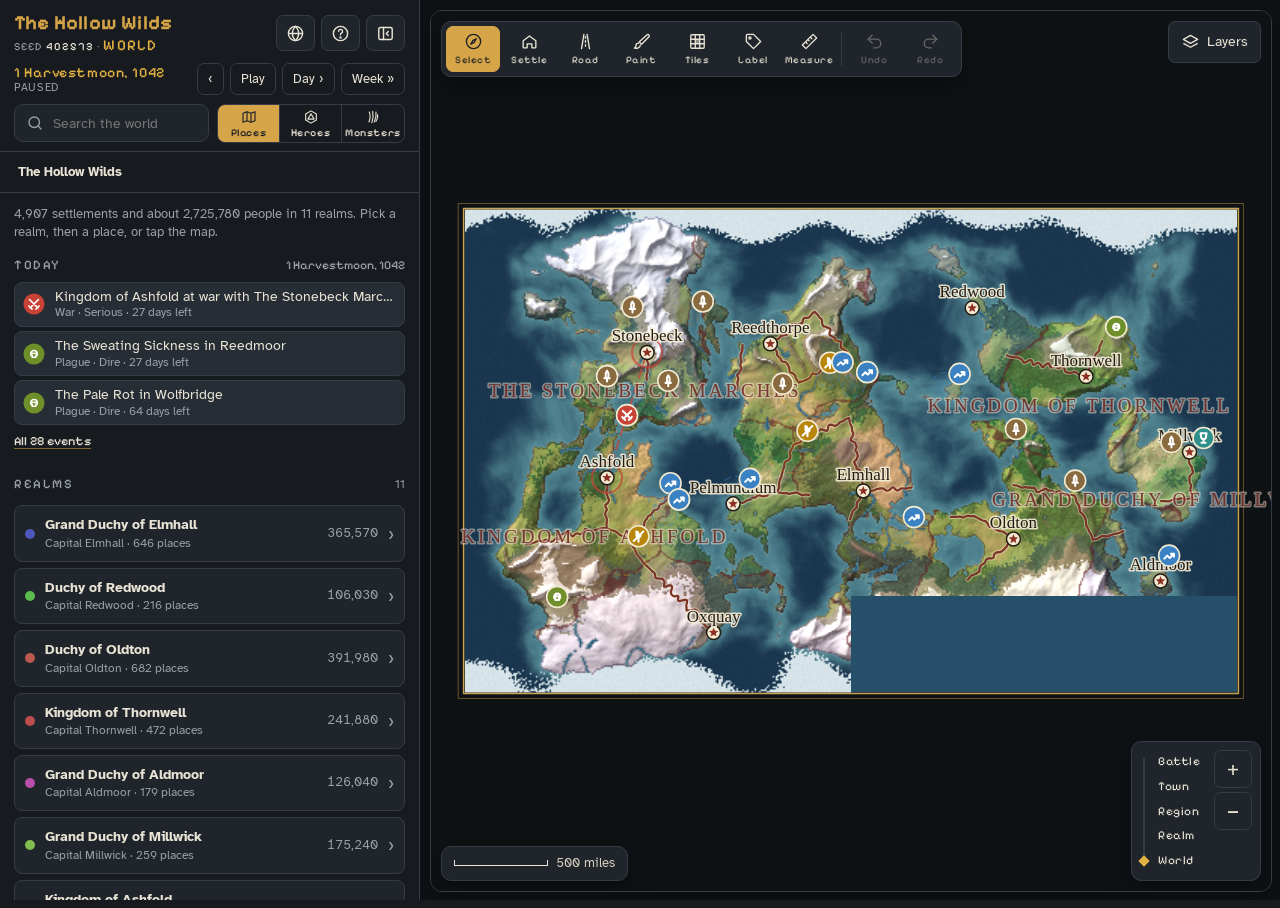
==== commit 9d4efd19: "v26: finding things faster Co-Authored-By: Claude Opus 5.5 <noreply@anthropic.com> Claude-Session: h" ====
--- a/index.html
+++ b/index.html
@@ -985,6 +985,58 @@
 }
 @media (min-width: 861px) and (max-height: 700px) { #frame .maptools .tool span { display: none !important; } #frame .maptools .tool { width: 40px; padding: 7px 0; } }
 
+/* v26 a tighter top: search and sections share a row, and the top folds away while you read */
+#side .side-row2 { display: grid; grid-template-columns: minmax(0, 1fr) auto; gap: 8px; align-items: stretch; min-width: 0; }
+#side .side-row2 .sections { display: flex; }
+#side .side-row2 .tool.sec { flex-direction: column; gap: 1px; width: 62px; padding: 4px 2px 3px; }
+#side .side-row2 .tool.sec svg { width: 16px; height: 16px; }
+#side .side-row2 .tool.sec span { font-size: 10.5px; letter-spacing: .05em; }
+#side .plate .meta-line { overflow: hidden; text-overflow: ellipsis; }
+#side .side-row2 > * { order: 0; }
+@media (max-width: 860px) {
+  #side .side-row2 .search { width: auto; flex: none; }
+  #side .side-row2 .tool.sec { width: 62px; }
+  #side .side-row2 .tool.sec span { font-size: 10px; letter-spacing: .02em; }
+  #frame .maptools .tool span { display: none !important; }
+  #frame .maptools .tool { width: 33px; padding: 8px 0; }
+  #side .plate .meta-line { display: none; }
+}
+@media (min-width: 861px) {
+  #side.scrolled .side-row2, #side.scrolled .calbar .cal-d small { display: none; }
+  #side.scrolled .side-top { gap: 6px; padding-bottom: 6px; }
+}
+.ph-row .grow { display: flex; flex-wrap: wrap; align-items: baseline; column-gap: 10px; }
+.ph-row .grow .eyebrow { order: 2; margin: 0; }
+.ph-row .grow h2, .ph-row .grow .title-in { order: 1; max-width: 100%; }
+.ph-row .grow .title-in { flex: 0 1 auto; field-sizing: content; min-width: 5ch; }
+/* v26 At a glance (a place) and Today (the world) */
+.glance { border: 1px solid var(--line); border-radius: 10px; background: var(--panel); padding: 10px; display: grid; gap: 8px; }
+.glance > h3 { margin: 0; border: 0; padding: 0; }
+.gl-tiles { display: grid; grid-template-columns: repeat(auto-fit, minmax(78px, 1fr)); gap: 6px; }
+.gl-t { display: grid; gap: 1px; text-align: left; padding: 7px 8px; border: 1px solid var(--line); border-radius: 8px; background: var(--bg); color: var(--text); cursor: pointer; min-width: 0; }
+.gl-t:hover, .gl-t:focus-visible { border-color: var(--brass); }
+.gl-t span { font: 400 10.5px var(--f-display); letter-spacing: .1em; text-transform: uppercase; color: var(--muted); }
+.gl-t b { font: 600 17px/1.15 var(--f-ui); white-space: nowrap; overflow: hidden; text-overflow: ellipsis; }
+.gl-t small { color: var(--muted); font-size: 11.5px; line-height: 1.25; overflow-wrap: anywhere; }
+.gl-t.ok b { color: #8fd18a; } .gl-t.warn b { color: var(--brass-hi); } .gl-t.bad b { color: #ff8f80; }
+.glance .evlist { margin: 0; }
+.gl-who, .gl-note, .gl-calm { margin: 0; font-size: 13.5px; line-height: 1.5; }
+.gl-who small { color: var(--muted); }
+.gl-who .lab, .gl-note .lab, .gl-recent .lab { display: inline-block; margin-right: 6px; font-size: 10.5px; }
+.gl-note { color: var(--muted); }
+details.editbox { border: 1px dashed var(--line); border-radius: 10px; padding: 0 10px; }
+details.editbox[open] { padding-bottom: 10px; }
+details.editbox > summary { cursor: pointer; padding: 10px 0; font: 500 13px var(--f-display); letter-spacing: .05em; color: var(--brass-hi); list-style-position: inside; }
+details.editbox > summary small { font: 400 12px var(--f-ui); letter-spacing: 0; color: var(--muted); margin-left: 6px; }
+details.editbox > * + * { margin-top: 10px; }
+.today { display: grid; gap: 8px; }
+.today .navgroup { margin: 4px 0 0; }
+.today .evlist { margin: 0; }
+.evlist button { font-family: var(--f-ui); }
+.today .link.sm { justify-self: start; font-size: 12.5px; }
+.gl-recent { display: grid; gap: 5px; }
+.gl-recent .chips { display: flex; flex-wrap: wrap; gap: 6px; }
+.gl-recent .chip { min-height: 30px; }
 /* v25 accessibility: skip links, a quiet announcer, and comfortable targets */
 .skip { position: absolute; left: 8px; top: -60px; z-index: 100; background: var(--brass); color: var(--ink); font-weight: 700; padding: 10px 14px; border-radius: 8px; text-decoration: none; }
 .skip:focus { top: 8px; outline: 2px solid var(--text); }
@@ -1026,9 +1078,10 @@
         </div>
       </div>
       <div id="calBar" class="calbar" role="group" aria-label="Calendar"></div>
+      <div class="side-row2">
       <div class="search">
       <svg viewBox="0 0 24 24" fill="none" stroke="currentColor" stroke-width="1.8" stroke-linecap="round" aria-hidden="true"><circle cx="11" cy="11" r="7"/><path d="M20 20l-3.5-3.5"/></svg>
-      <input id="search" type="search" placeholder="Find a place or person" autocomplete="off" aria-label="Find a place or person">
+      <input id="search" type="search" placeholder="Search the world" autocomplete="off" aria-label="Find a place or person">
       <div id="searchResults" class="results panel" hidden></div>
     </div>
       <nav class="sections" aria-label="Sections">
@@ -1036,6 +1089,7 @@
         <button type="button" class="tool sec" data-tool="heroes" aria-pressed="false"><svg viewBox="0 0 24 24" fill="none" stroke="currentColor" stroke-width="1.7" stroke-linejoin="round" aria-hidden="true"><path d="M12 2.8l8 4.6v9.2l-8 4.6-8-4.6V7.4z"/><path d="M12 7.2l4.6 8H7.4z"/></svg><span>Heroes</span></button>
         <button type="button" class="tool sec" data-tool="monsters" aria-pressed="false"><svg viewBox="0 0 24 24" fill="none" stroke="currentColor" stroke-width="1.7" stroke-linecap="round" stroke-linejoin="round" aria-hidden="true"><path d="M6.5 4.5c1.5 4 1.6 9.5-.5 15M11.5 3.5c1 4.5.8 11-1.2 17M16.5 4.5c.6 4.5-.2 10-2.6 15"/><path d="M19 8.5c.6 3.4-.4 7-2.6 10"/></svg><span>Monsters</span></button>
       </nav>
+      </div>
     </div>
     <div id="inspector" class="inspector" role="region" aria-label="Atlas panel" tabindex="-1"></div>
   <div id="worldPop" class="pop panel" hidden><h2>World</h2><div id="worldBody"></div></div>
@@ -1043,7 +1097,7 @@
     <h2>Using the atlas</h2>
     <ol>
       <li><b>Zoom</b> with the mouse wheel, a pinch, or the ladder at bottom right. The world map becomes realms, then regions, then town streets, then a pixel-art battle map with 5-ft squares, drawn for every town, road, coast and forest.</li>
-      <li><b>The side panel</b> is your atlas: start at the world's realms, open a realm to list its capital, cities, towns and villages, then open a place. Every place has its own <b>Overview</b>, <b>Market</b>, <b>People</b> and <b>Guilds</b> tabs, and the breadcrumbs at the top take you back up. Tapping a town on the map opens it here too. Hide the panel with the button beside Help to give the map the whole window; on a phone, the handle under the map gives either more room.</li>
+      <li><b>The side panel</b> is your atlas: start at the world's realms, open a realm to list its capital, cities, towns and villages, then open a place. Every place has its own <b>Overview</b>, <b>Market</b>, <b>People</b> and <b>Guilds</b> tabs, and the breadcrumbs at the top take you back up. Tapping a town on the map opens it here too. Hide the panel with the button beside Help to give the map the whole window; on a phone, the handle under the map gives either more room. Each place opens with <b>At a glance</b>: its market, danger, quest board and people (tap one to jump to it), what is happening there today and who is in charge. The World page starts with <b>Today</b> and <b>Jump back to</b> the places and people you opened last.</li>
       <li><b>The calendar</b> sits at the top of the side panel: Play lets time run, or step a day or a week.</li>
       <li><b>Map tools</b> sit along the top of the map: <b>Select</b>, then <b>Settle</b>, <b>Road</b>, <b>Paint</b>, <b>Tiles</b>, <b>Label</b> and <b>Measure</b> add your own places, routes, terrain, battle maps and notes. Their options open in the side panel; press Done when finished.</li>
       <li><b>Tiles</b> paints the battle map square by square: ground, props such as tables, beds and campfires, and walls, doors, windows and fences along the grid lines. Fill a patch, or drag out a whole building. Players see your changes; undo works per stroke.</li>
@@ -1051,7 +1105,7 @@
       <li><b>People</b> shows each town's notable residents: jobs, families, rivalries, secrets, motivations and what they are doing today. Log the party's dealings with them and track the ones that matter. Group them by household, see where everyone is at any hour (Activity → Around town now), and read each town's Chronicle, written day by day.</li>
       <li><b>Guilds</b> runs the Adventurers' Guild: quest boards in every town with a danger rating for your party, NPC companies, and ranks from Copper to Adamantine for your party. It also shows how the town's organisations get on, and what its powerful people are pushing for.</li>
       <li><b>Heroes</b> builds play-ready characters from the System Reference Document 5.1: race, class, background, scores, skills, gear bought at your hometown's live prices, and spells. The sheet rolls anything you tap and tracks hit points, slots, rests and level-ups; register a hero with the Adventurers' Guild to take quests. Tap Quick build for a complete level 1 character.</li>
-      <li><b>Monsters</b> shows creature groups living in their natural habitats, plus rare wanderers and haunts. They appear and move on over the weeks, while lairs stay for months. Place your own from the Bestiary (all 334 SRD creatures with full stat blocks, or a custom one), track each creature's hit points and initiative, and mark them slain. Monsters near a town raise its danger, which brings more monster quests, bigger rewards and higher bounties on the Market's Bounties tab.</li>
+      <li><b>Monsters</b> shows creature groups living in their natural habitats, plus rare wanderers and haunts. They appear and move on over the weeks, while lairs stay for months. Place your own from the Bestiary (all 334 SRD creatures with full stat blocks, or a custom one), track each creature's hit points and initiative, and mark them slain. Monsters near a town raise its danger, which brings more monster quests, bigger rewards and higher bounties on the Market's Bounties tab. Zoomed out, nearby groups gather into one marker showing the most dangerous of them, with a count; tap it to zoom in.</li>
       <li><b>Links</b> Underlined names go somewhere: towns, realms, people, organisations and events all open their own page and move the map to them. Press the open tool again, a tab you are already on, or the – button to fold the panel into a slim bar; tap the bar to bring it back.</li><li><b>Measure</b> gives distance and overland travel time between any two points.</li>
       <li>Everything saves in this browser. Use <b>World → Copy map code</b> for a backup. Undo with Ctrl+Z. <b>World → Recent changes</b> shows who changed what; at a shared table it lists everyone's changes with their name.</li>
     </ol>
@@ -8114,8 +8168,10 @@
   if (sp.kind === 'placed') h += '<div class="row2"><div class="field"><label class="lab" for="mo-pcount">Number</label><input id="mo-pcount" type="number" min="1" max="50" value="' + sp.count + '"></div><div class="field"><label class="lab" for="mo-pname">Name</label><input id="mo-pname" maxlength="60" value="' + esc(sp.name) + '"></div></div><div class="field"><label class="lab" for="mo-pnotes">Notes</label><textarea id="mo-pnotes" rows="2" maxlength="600" placeholder="Guarding the old mill; carries the stolen relic">' + esc(sp.placed.notes || '') + '</textarea></div>';
   return h + '</div>';
 }
+const MON_CLUSTER_S = 2.2;
 function openMonster(id, fly) {
   if (isPlayer()) { toast('Monster whereabouts are for the DM.'); return; }
+  if (id && id.startsWith('cl:')) { const [x, y] = id.slice(3).split(',').map(Number); flyTo(x, y, Math.max(MON_CLUSTER_S * 1.05, view.s * 2.6), 450); return; }
   if (tool !== 'monsters') setTool('monsters', true);
   panelMin = false;
   monUI.id = id; renderPanel();
@@ -8213,6 +8269,36 @@
   list = list.filter((sp) => (showCalm || !PEACEFUL.has(sp.name)) && (view.s >= 1.2 || sp.kind === 'placed' || (mt && monUI.id === sp.id) || (view.s >= 0.6 ? sp.kind === 'lair' || crNum(sp.cr) >= (mt ? 1 : 2) : sp.kind === 'lair' && (/dragon/.test(sp.name) || crNum(sp.cr) >= 9))));
   if (list.length > 500) list = list.sort((a, b) => spawnXP(b) - spawnXP(a)).slice(0, 500);
   ctx.textAlign = 'center'; ctx.textBaseline = 'middle'; ctx.font = '700 9.5px "Atkinson Hyperlegible", system-ui, sans-serif';
+  // v26: zoomed out, nearby groups gather into one marker showing the most dangerous of them and how many groups there are,
+  // so towns and roads stay readable. Tapping it zooms in. Placed and chosen creatures always show on their own.
+  if (view.s < MON_CLUSTER_S) {
+    const cell = mt ? 72 : 110, cells = new Map(), solo = [];
+    for (const sp of list) {
+      if (sp.kind === 'placed' || (mt && monUI.id === sp.id)) { solo.push(sp); continue; }
+      const k = Math.floor(sp.x * view.s / cell) + ',' + Math.floor(sp.y * view.s / cell); // anchored to the world, so groups don't jump as you pan
+      const c = cells.get(k); if (c) c.push(sp); else cells.set(k, [sp]);
+    }
+    list = solo;
+    for (const g of cells.values()) {
+      if (g.length === 1) { list.push(g[0]); continue; }
+      let top = g[0], cx = 0, cy = 0;
+      for (const sp of g) { cx += sp.x; cy += sp.y; if (monTier(sp) > monTier(top) || (monTier(sp) === monTier(top) && spawnXP(sp) > spawnXP(top))) top = sp; }
+      cx /= g.length; cy /= g.length;
+      const X = sx(cx), Y = sy(cy), r = 10.5, tierN = PEACEFUL.has(top.name) ? 0 : monTier(top);
+      ctx.fillStyle = monCol(top); ctx.strokeStyle = 'rgba(20,16,10,.9)'; ctx.lineWidth = 1.6;
+      ctx.beginPath();
+      if (tierN === 3) { const q = r * 1.25; ctx.moveTo(X, Y - q); ctx.lineTo(X + q, Y); ctx.lineTo(X, Y + q); ctx.lineTo(X - q, Y); ctx.closePath(); }
+      else if (tierN === 4) { const q = r * 1.15; for (let k = 0; k < 6; k++) { const an = Math.PI / 6 + k * Math.PI / 3; if (k) ctx.lineTo(X + q * Math.cos(an), Y + q * Math.sin(an)); else ctx.moveTo(X + q * Math.cos(an), Y + q * Math.sin(an)); } ctx.closePath(); }
+      else ctx.arc(X, Y, r, 0, Math.PI * 2);
+      ctx.fill(); ctx.stroke();
+      ctx.strokeStyle = 'rgba(243,234,210,.55)'; ctx.lineWidth = 1; ctx.beginPath(); ctx.arc(X, Y, r + 3.5, 0, Math.PI * 2); ctx.stroke();
+      ctx.save(); ctx.translate(X, Y); ctx.scale(r / 7.5, r / 7.5); ctx.strokeStyle = '#fff7e6'; ctx.lineWidth = 1.5; ctx.lineCap = 'round'; ctx.stroke(CLAW); ctx.restore();
+      const txt = String(g.length), bw = Math.max(15, 7 + txt.length * 6), bx = X + r * 0.9, by = Y + r * 0.75;
+      ctx.fillStyle = '#e2c37a'; ctx.beginPath(); if (ctx.roundRect) ctx.roundRect(bx - bw / 2, by - 7, bw, 14, 7); else ctx.rect(bx - bw / 2, by - 7, bw, 14); ctx.fill();
+      ctx.fillStyle = '#1a140c'; ctx.fillText(txt, bx, by + 0.5);
+      markers.push({ kind: 'mon', id: 'cl:' + cx.toFixed(2) + ',' + cy.toFixed(2), X, Y, r: r + 6 });
+    }
+  }
   for (const sp of list) {
     const X = sx(sp.x), Y = sy(sp.y);
     const calm = PEACEFUL.has(sp.name);
@@ -10611,7 +10697,7 @@
 
 // ================================================================ campaign: safe saving, backups, stable worlds, DM and player modes, merging (v20)
 const GEN_VERSION = 20;          // bump whenever generated content changes
-const APP_VERSION = 25;          // the release number shown to people (CHANGELOG.md)
+const APP_VERSION = 26;          // the release number shown to people (CHANGELOG.md)
 // what changed in generated content at each version, shown when an older world is opened
 const GEN_CHANGES = {
   13: 'Town layouts redrawn by terrain and culture.',
@@ -13440,6 +13526,7 @@
   let pop = 0;
   for (const s of SET) pop += s.pop;
   let h = '<section><p class="meta">' + fmtInt(SET.length) + ' settlements and about ' + fmtInt(pop) + ' people in ' + REALMS.length + ' realm' + (REALMS.length === 1 ? '' : 's') + '. Pick a realm, then a place, or tap the map.</p></section>';
+  h += todayHtml();
   const wars = activeOn(day).filter((e) => e.type === 'war');
   h += '<section><div class="navgroup"><h3>Realms</h3><small>' + REALMS.length + '</small></div><ul class="navlist">' + REALMS.map((R) => {
     const st = realmStats(R), atWar = wars.some((e) => REALMS[e.ai] === R || REALMS[e.bi] === R);
@@ -13509,7 +13596,13 @@
 }
 function afterShell() {
   const c = sideCtx(), t = sideTitle(c);
-  if (t !== lastTitle) { lastTitle = t; const a = $('srAnnounce'); if (a) a.textContent = t; }
+  if (c.kind === 'place') noteRecent(c.tab === 'people' && people.npc ? 'p:' + people.npc : c.s.id);
+  if (t !== lastTitle) {
+    lastTitle = t; const a = $('srAnnounce'); if (a) a.textContent = t;
+    // v26: on a phone the whole atlas scrolls, so a new page starts at its own header, with the world's search and calendar just above
+    const side = $('side'), box = $('inspector');
+    if (side && box && matchMedia('(max-width: 860px)').matches && !matchMedia('(orientation: landscape) and (max-height: 520px)').matches) side.scrollTop = c.kind === 'home' ? 0 : box.offsetTop;
+  }
   if (navFocus) {
     navFocus = false;
     const f = document.querySelector('#inspector .side-head h2') || document.querySelector('#inspector .crumbs b');
@@ -13561,6 +13654,15 @@
   else if (go === 'place') { if (tool === 'people' && people.sid === v && (people.npc || people.place)) { people.npc = null; people.place = null; renderPanel(); } else openPlace(v, 'overview', true); }
   else if (go === 'fly') { const s = SBY.get(v); if (s) { flyVis(s.x, s.y, view.s >= TOWN_ZOOM[s.tier] ? view.s : TOWN_ZOOM[s.tier]); pulseTown(s.id); } }
   else if (go === 'done') { setTool('explore'); }
+  else if (go === 'gl') {
+    const [sid, tab, sub] = v.split('|');
+    if (tab === 'market') market.tab = sub;
+    else if (tab === 'guilds') guildUI.tab = sub;
+    else if (tab === 'people') people.tab = sub;
+    openPlace(sid, tab, false);
+    if (tab === 'market' && market.tab !== sub) { market.tab = sub; renderPanel(); }
+  }
+  else if (go === 'person') { const p = npcById(v); if (p && SBY.get(p.sid)) { openPlace(p.sid, 'people', false); people.npc = p.id; renderPanel(); if (typeof flyToPerson === 'function') flyToPerson(p); } }
   else if (go === 'more') { navMore[v] = true; renderPanel(); }
   else if (go === 'sect') {
     sel = null;
@@ -13599,6 +13701,71 @@
   a.classList.remove('sheet-map', 'sheet-list');
   if (st) a.classList.add(st);
 });
+
+// v26: while you read down a long page, the search and section row fold away; scrolling back to the top brings them back
+{
+  const box = $('inspector'), side = $('side');
+  let folded = false;
+  if (box && side) box.addEventListener('scroll', () => {
+    const t = box.scrollTop;
+    if (!folded && t > 48) { folded = true; side.classList.add('scrolled'); }
+    else if (folded && t < 6) { folded = false; side.classList.remove('scrolled'); }
+  }, { passive: true });
+}
+
+// ---------------------------------------------------------------- v26: what a DM needs first, without hunting through tabs
+// A place's "At a glance": the market, the danger, the quest board and the people, each one tap from the tab that holds it,
+// then what is happening there today and who is in charge.
+function glanceHtml(s) {
+  const day = market.day, sid = esc(s.id);
+  const idx = basketIndex(s, day), iw = idx < 0.93 ? ['cheap', 'ok'] : idx > 1.35 ? ['very dear', 'bad'] : idx > 1.1 ? ['dear', 'warn'] : ['normal', ''];
+  const hall = hallFor(s), open = hall ? questsFor(hall, day).filter((q) => questState(q, day) === 'open').length : 0;
+  const tile = (tab, sub, k, b, sm, cls) => '<button type="button" class="gl-t ' + (cls || '') + '" data-nav="gl" data-v="' + sid + '|' + tab + '|' + sub + '"><span>' + k + '</span><b>' + b + '</b><small>' + sm + '</small></button>';
+  let t = tile('market', 'town', 'Market', Math.round(idx * 100) + '%', iw[0], iw[1]);
+  if (!isPlayer()) { const th = threatOf(s, day), wk = threatOf(s, day - 7), tw = threatWord(th); t += tile('market', 'bounties', 'Danger', tw[0], th > wk + 0.05 ? 'rising' : th < wk - 0.05 ? 'falling' : 'steady', tw[1]); }
+  t += tile('guilds', 'board', 'Quests', open ? String(open) : 'None', hall ? (hall === s ? 'posted here' : 'in ' + esc(hall.name)) : 'no guild near', '');
+  t += tile('people', 'residents', 'People', fmtInt(popNow(s, day)), sizeWord(s).toLowerCase(), '');
+  let h = '<section class="glance" aria-label="At a glance"><h3>At a glance</h3><div class="gl-tiles">' + t + '</div>';
+  const mods = modsFor(s, day);
+  if (mods.length) h += '<ul class="evlist compact">' + mods.slice().sort((a, b) => b[1] - a[1]).slice(0, 3).map(([, , e]) => evRow(e, day)).join('') + '</ul>';
+  else h += '<p class="meta gl-calm">A quiet day: nothing out of the ordinary is moving prices.</p>';
+  // who is in charge, and anyone the party cares about who lives here
+  const lead = townPeople(s, Math.min(2, LEADERS[s.tier].length)).list.map(withOv).filter((p) => !/dead/i.test(p.status || ''));
+  const R = hall === s ? roster(s) : null, gm = R ? withOv(R.list[0]) : null;
+  const who = lead.map((p) => pLink(p) + ' <small>' + esc(p.job) + '</small>').concat(gm ? [pLink(gm) + ' <small>Guildmaster</small>'] : []);
+  if (who.length) h += '<p class="gl-who"><span class="lab">In charge</span> ' + who.join(' · ') + '</p>';
+  const tr = Object.keys(edits.npc || {}).filter((id) => edits.npc[id].tracked).map(npcById).filter((p) => p && p.sid === s.id);
+  if (tr.length) h += '<p class="gl-who"><span class="lab">Tracked here</span> ' + tr.slice(0, 6).map((p) => pLink(withOv(p))).join(' · ') + (tr.length > 6 ? ' and ' + (tr.length - 6) + ' more' : '') + '</p>';
+  if (gst().party.at === s.id) h += '<p class="gl-who"><span class="pill on">The party is here</span></p>';
+  if (s.notes && !isPlayer()) h += '<p class="gl-note"><span class="lab">Your notes</span> ' + esc(s.notes.length > 180 ? s.notes.slice(0, 180) + '…' : s.notes) + '</p>';
+  return h + '</section>';
+}
+// the World page's "Today": what is happening, where the party is, and the places you opened lately
+let recentSeen = [];
+try { const r = JSON.parse(localStorage.getItem('atlas-recent') || '[]'); if (Array.isArray(r)) recentSeen = r.filter((x) => typeof x === 'string').slice(0, 8); } catch (e) { /* a private window: start empty */ }
+function noteRecent(key) {
+  if (!key || recentSeen[0] === key) return;
+  recentSeen = [key].concat(recentSeen.filter((k) => k !== key)).slice(0, 8);
+  try { localStorage.setItem('atlas-recent', JSON.stringify(recentSeen)); } catch (e) { /* not essential */ }
+}
+function todayHtml() {
+  const day = market.day;
+  const ev = sortEvents(activeOn(day));
+  let h = '<section class="today"><div class="navgroup"><h3>Today</h3><small>' + dateText(day) + '</small></div>';
+  h += ev.length ? '<ul class="evlist compact">' + ev.slice(0, 3).map((e) => evRow(e, day)).join('') + '</ul>' + (ev.length > 3 ? '<button type="button" class="link sm" data-nav="sect" data-v="events">All ' + ev.length + ' events</button>' : '') : '<p class="meta">The world is quiet today.</p>';
+  const P = gst().party, at = P.at && SBY.get(P.at);
+  const tr = Object.keys(edits.npc || {}).filter((id) => edits.npc[id].tracked).length;
+  const chips = [];
+  if (at) chips.push('<button type="button" class="chip" data-nav="place" data-v="' + esc(at.id) + '">Party in ' + esc(at.name) + '</button>');
+  if (tr) chips.push('<button type="button" class="chip" data-nav="sect" data-v="tracked">' + tr + ' tracked ' + (tr === 1 ? 'person' : 'people') + '</button>');
+  for (const k of recentSeen) {
+    if (chips.length >= 8) break;
+    if (k.startsWith('p:')) { const p = npcById(k.slice(2)); if (p && SBY.get(p.sid)) chips.push('<button type="button" class="chip" data-nav="person" data-v="' + esc(p.id) + '">' + esc(npcName(withOv(p))) + '</button>'); }
+    else { const s = SBY.get(k); if (s && !(at && at.id === s.id)) chips.push('<button type="button" class="chip" data-nav="place" data-v="' + esc(s.id) + '">' + esc(s.name) + '</button>'); }
+  }
+  if (chips.length) h += '<div class="gl-recent"><span class="lab">Jump back to</span><div class="chips">' + chips.join('') + '</div></div>';
+  return h + '</section>';
+}
 
 // ================================================================ tools & interaction state
 let tool = 'explore';
@@ -14228,16 +14395,26 @@
 function head(title, sub, eyebrow) {
   return '<div class="ihead"><div>' + (eyebrow ? '<div class="eyebrow">' + eyebrow + '</div>' : '') + '<h2>' + esc(title) + '</h2></div><button type="button" class="x" data-act="close" aria-label="Close panel">×</button></div>' + (sub ? '<p class="sub">' + esc(sub) + '</p>' : '');
 }
+let placeEditOpen = false;
+document.addEventListener('toggle', (e) => { if (e.target && e.target.id === 'placeEdit') placeEditOpen = e.target.open; }, true);
 function settlePanel(s) {
   const P = profile(s);
   const realm = P.realm ? (s.tier === 4 && P.realm.cap.id === s.id ? 'Seat of ' + P.realm.name : P.realm.name) : '';
   let h = '<div class="ihead"><div class="grow"><div class="eyebrow">' + esc(P.tierName) + ' · ' + esc(T.NAMES[P.b]) + (P.coastal ? ' · coastal' : '') + '</div>' +
-    '<input id="f-name" class="title-in" value="' + esc(s.name) + '" aria-label="Settlement name" maxlength="40"' + (isPlayer() ? ' readonly' : '') + '></div><button type="button" class="x locate" data-act="locate" aria-label="Show on map" title="Show on map"><svg viewBox="0 0 24 24" width="17" height="17" aria-hidden="true"><circle cx="12" cy="12" r="6" fill="none" stroke="currentColor" stroke-width="2"/><circle cx="12" cy="12" r="1.8" fill="currentColor"/><path d="M12 2v4M12 18v4M2 12h4M18 12h4" stroke="currentColor" stroke-width="2" stroke-linecap="round"/></svg></button><button type="button" class="x" data-act="close" aria-label="Close panel">×</button></div>';
+    '<input class="title-in" value="' + esc(s.name) + '" aria-hidden="true" tabindex="-1" maxlength="40" readonly></div><button type="button" class="x locate" data-act="locate" aria-label="Show on map" title="Show on map"><svg viewBox="0 0 24 24" width="17" height="17" aria-hidden="true"><circle cx="12" cy="12" r="6" fill="none" stroke="currentColor" stroke-width="2"/><circle cx="12" cy="12" r="1.8" fill="currentColor"/><path d="M12 2v4M12 18v4M2 12h4M18 12h4" stroke="currentColor" stroke-width="2" stroke-linecap="round"/></svg></button><button type="button" class="x" data-act="close" aria-label="Close panel">×</button></div>';
+  h += glanceHtml(s);
   if (realm) h += '<p class="sub">' + (s.tier === 4 && P.realm.cap.id === s.id ? 'Seat of ' + rLink(P.realm) : rLink(P.realm)) + '</p>';
   h += '<p class="meta orgline"><b>Organisations:</b> ' + orgsShown(s).map((k) => oLink(k, s.id, ORGS[k].short) + branchTag(s, k)).join(' · ') + (guildLevel(s, 'adventurers') < 1 && hallFor(s) ? ' · nearest guild hall in ' + tLink(hallFor(s)) : '') + '</p>';
+  if (!isPlayer()) h += '<div class="field"><label class="lab" for="f-notes">Notes</label><textarea id="f-notes" rows="2" placeholder="Rulers, rumours, quest hooks…">' + esc(s.notes || '') + '</textarea></div>';
+  if (!isPlayer()) h += '<details class="editbox" id="placeEdit"' + (placeEditOpen ? ' open' : '') + '><summary>Edit this place <small>size, population' + (s.tier === 4 ? ', realm name' : '') + ', wealth and defence</small></summary>';
   h += '<div class="row2 dm-only"><div class="field"><label class="lab" for="f-tier">Size</label><select id="f-tier">' + [1, 2, 3, 4].map((t) => '<option value="' + t + '"' + (t === s.tier ? ' selected' : '') + '>' + ['', 'Hamlet or village', 'Town', 'City', 'Capital (seat of a realm)'][t] + '</option>').join('') + '</select></div>' +
     '<div class="field"><label class="lab" for="f-pop">Population</label><input id="f-pop" type="number" inputmode="numeric" min="10" max="200000" step="10" value="' + s.pop + '"></div></div><p class="meta sizenote">Counts as a <b>' + sizeOf(s).name.toLowerCase() + '</b> (' + SIZE_RANGE[sizeOf(s).k] + ')' + (isCapital(s) ? ' and is the seat of its realm' : '') + '. Changing the population moves it between hamlet, village, town, city and metropolis.</p>';
-  if (s.tier === 4) h += '<div class="field"><label class="lab" for="f-realm">Realm name</label><input id="f-realm" value="' + esc(s.realm || '') + '" maxlength="60"></div>';
+  if (s.tier === 4 && !isPlayer()) h += '<div class="field"><label class="lab" for="f-realm">Realm name</label><input id="f-realm" value="' + esc(s.realm || '') + '" maxlength="60"></div>';
+  if (!isPlayer()) {
+    const opt = (cur, auto, names) => '<option value=""' + (cur == null ? ' selected' : '') + '>Auto (' + names[auto] + ')</option>' + names.map((n, i) => '<option value="' + i + '"' + (cur === i ? ' selected' : '') + '>' + n + '</option>').join('');
+    h += '<div class="row2"><div class="field"><label class="lab" for="f-wealth">Wealth</label><select id="f-wealth">' + opt(s.wealth, autoWealth(s), WEALTH_LV) + '</select></div><div class="field"><label class="lab" for="f-defence">Defence</label><select id="f-defence">' + opt(s.defence, autoDefence(s), DEFENCE_LV) + '</select></div></div>' +
+      '<p class="meta">Change how hard hard times hit: wealth softens famine and plague, defences soften war and bandits. Auto leaves the world as generated.</p></details>';
+  }
   if (popNow(s) !== s.pop) h += '<p class="meta"><b>' + fmtInt(popNow(s)) + ' people today</b> (usually ' + fmtInt(s.pop) + '; see History).</p>';
   h += '<dl class="stats">' +
     stat('Buildings', fmtInt(P.buildings)) + stat('Town area', fmtInt(P.acres) + ' acres') + stat('Farmland', (P.farm < 10 ? P.farm.toFixed(1) : fmtInt(P.farm)) + ' sq mi') +
@@ -14251,13 +14428,6 @@
   h += layoutHtml(s);
   h += '<section><h3>Wildlife nearby</h3><ul class="fauna">' + P.fauna.map(([n, cr]) => '<li><span>' + monLink(n) + '</span><em class="r-' + rarity(cr) + '">' + rarity(cr) + '</em><b>CR ' + cr + '</b></li>').join('') + '</ul></section>';
   { const ld = townPeople(s, LEADERS[s.tier].length).list.map(withOv); const gmR = roster(s); if (gmR) ld.push(withOv(gmR.list[0])); h += '<section><h3>Notable people</h3><ul class="rels">' + ld.map((p) => '<li><i style="background:' + (GROUP_COL[p.group] || '#999') + '"></i><span><button type="button" class="link" data-pp="npc" data-v="' + esc(p.id) + '">' + esc(npcName(p)) + '</button><small>' + esc(p.job) + '</small></span><span></span></li>').join('') + '</ul></section>'; }
-  h += marketSummary(s);
-  if (!isPlayer()) {
-    const opt = (cur, auto, names) => '<option value=""' + (cur == null ? ' selected' : '') + '>Auto (' + names[auto] + ')</option>' + names.map((n, i) => '<option value="' + i + '"' + (cur === i ? ' selected' : '') + '>' + n + '</option>').join('');
-    h += '<div class="row2"><div class="field"><label class="lab" for="f-wealth">Wealth</label><select id="f-wealth">' + opt(s.wealth, autoWealth(s), WEALTH_LV) + '</select></div><div class="field"><label class="lab" for="f-defence">Defence</label><select id="f-defence">' + opt(s.defence, autoDefence(s), DEFENCE_LV) + '</select></div></div>' +
-      '<p class="meta">Change how hard hard times hit: wealth softens famine and plague, defences soften war and bandits. Auto leaves the world as generated.</p>';
-  }
-  if (!isPlayer()) h += '<div class="field"><label class="lab" for="f-notes">Notes</label><textarea id="f-notes" rows="3" placeholder="Rulers, rumours, quest hooks…">' + esc(s.notes || '') + '</textarea></div>';
   h += '<div class="actions"><button type="button" class="btn primary" data-act="zoomto">View streets</button><button type="button" class="btn" data-act="openpeople">Residents</button>' + (gst().party.at === s.id ? '<span class="pill on">The party is here</span>' : '<button type="button" class="btn" data-party="' + esc(s.id) + '">Move the party here</button>') + '' + (isPlayer() ? '' : '<button type="button" class="btn danger" data-act="delete">Delete</button>') + '</div>';
   h += '<p class="hint">' + (tool === 'settle' ? 'Drag the marker to move it. Tap empty land to deselect, then tap again to found a new settlement.' : 'To move it, open the Settle tool and drag it there.') + ' Shop counts follow medieval support values: one shoemaker per 150 people, one bookseller per 6,300.</p>';
   return h;
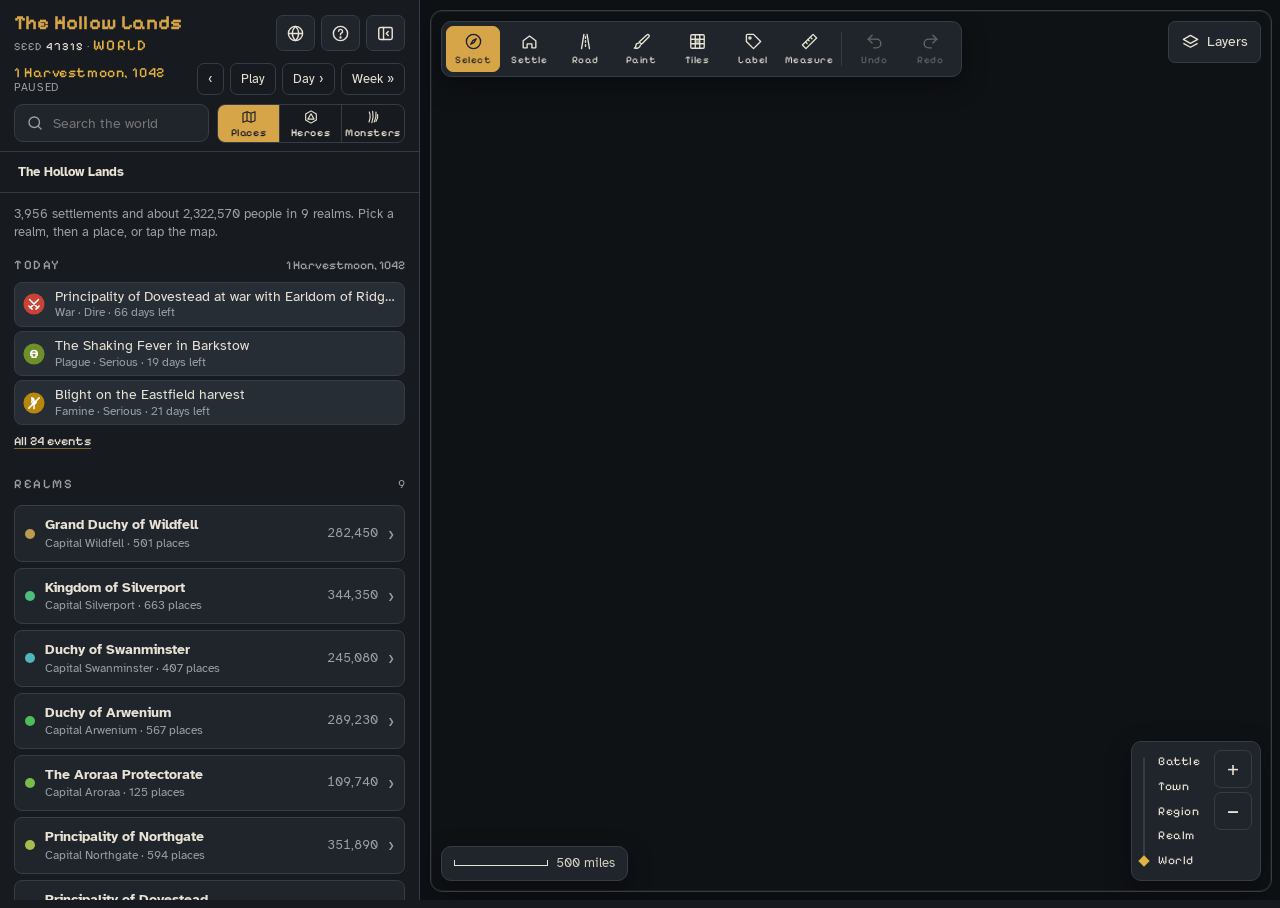
==== commit a515bac4: "v27: heroes join guilds; places come alive Co-Authored-By: Claude Opus 5.5 <noreply@anthropic.com> C" ====
--- a/index.html
+++ b/index.html
@@ -1037,6 +1037,39 @@
 .gl-recent { display: grid; gap: 5px; }
 .gl-recent .chips { display: flex; flex-wrap: wrap; gap: 6px; }
 .gl-recent .chip { min-height: 30px; }
+/* v27 guild membership */
+.gj-list, .gj-join, .gj-perks { list-style: none; margin: 0; padding: 0; display: grid; gap: 6px; }
+.gj-list > li { border: 1px solid var(--line); border-left: 4px solid var(--gc, var(--line)); border-radius: 8px; background: var(--panel); padding: 9px 10px; display: grid; gap: 5px; }
+.gj-top { display: flex; flex-wrap: wrap; align-items: center; gap: 6px; }
+.gj-top b { font-size: 14.5px; margin-right: auto; }
+.gj-perks li { font-size: 13px; line-height: 1.45; color: var(--text); }
+.gj-perks li b { color: var(--brass-hi); font-weight: 600; }
+.gj-perks li small { color: var(--muted); }
+.gj-join > li { display: flex; gap: 10px; align-items: center; justify-content: space-between; border: 1px solid var(--line); border-left: 4px solid var(--gc, var(--line)); border-radius: 8px; background: var(--panel); padding: 8px 10px; }
+.gj-join > li > div { display: grid; gap: 2px; min-width: 0; }
+.gj-join small { color: var(--muted); font-size: 12px; }
+.gj-join .gj-gist { color: #cfc8b6; }
+.gj-join .btn { flex: none; }
+.warn-t { color: #e8b75a !important; }
+.gj-disc { display: block; color: #8fd18a; font-size: 11px; white-space: nowrap; }
+.gj-kin { margin: 0; font-size: 13.5px; }
+.gj-kin .lab { margin-right: 6px; font-size: 10.5px; }
+.hguilds h4, .gj-org h4 { margin: 10px 0 6px; }
+.gj-wait { margin-top: 8px; }
+/* v27 what's happening at a place */
+.scene { border: 1px solid var(--line); border-radius: 10px; background: var(--panel); padding: 10px; display: grid; gap: 8px; }
+.scene-h { display: flex; align-items: center; justify-content: space-between; gap: 8px; }
+.scene-h h3 { margin: 0; border: 0; padding: 0; }
+.scene-t { display: grid; grid-template-columns: repeat(6, 1fr); }
+.scene-t button { padding: 6px 2px; font-size: 11.5px; min-height: 30px; }
+.scene-p { margin: 0; font-size: 14px; line-height: 1.6; }
+.scene-who, .scene-rumour { margin: 0; line-height: 1.55; }
+.scene-who small { color: var(--muted); }
+.scene-who .lab, .scene-rumour .lab { margin-right: 6px; font-size: 10.5px; }
+.scene h4 { margin: 2px 0 0; }
+.scene-around { list-style: none; margin: 0; padding: 0; display: grid; gap: 4px; font-size: 13.5px; }
+.scene-around small { color: var(--muted); margin-left: 4px; }
+@media (max-width: 420px) { .scene-t { grid-template-columns: repeat(3, 1fr); } }
 /* v25 accessibility: skip links, a quiet announcer, and comfortable targets */
 .skip { position: absolute; left: 8px; top: -60px; z-index: 100; background: var(--brass); color: var(--ink); font-weight: 700; padding: 10px 14px; border-radius: 8px; text-decoration: none; }
 .skip:focus { top: 8px; outline: 2px solid var(--text); }
@@ -1102,8 +1135,8 @@
       <li><b>Map tools</b> sit along the top of the map: <b>Select</b>, then <b>Settle</b>, <b>Road</b>, <b>Paint</b>, <b>Tiles</b>, <b>Label</b> and <b>Measure</b> add your own places, routes, terrain, battle maps and notes. Their options open in the side panel; press Done when finished.</li>
       <li><b>Tiles</b> paints the battle map square by square: ground, props such as tables, beds and campfires, and walls, doors, windows and fences along the grid lines. Fill a patch, or drag out a whole building. Players see your changes; undo works per stroke.</li>
       <li><b>Market</b> runs a live calendar. Every town prices real Player's Handbook goods, mounts and magic items, and wars, bandits, famine, plague, trade booms, festivals and feasts push prices around. Press Play to let time run. The <b>Shop</b> tab prices all 588 SRD items for the town, and works out the inn bill.</li>
-      <li><b>People</b> shows each town's notable residents: jobs, families, rivalries, secrets, motivations and what they are doing today. Log the party's dealings with them and track the ones that matter. Group them by household, see where everyone is at any hour (Activity → Around town now), and read each town's Chronicle, written day by day.</li>
-      <li><b>Guilds</b> runs the Adventurers' Guild: quest boards in every town with a danger rating for your party, NPC companies, and ranks from Copper to Adamantine for your party. It also shows how the town's organisations get on, and what its powerful people are pushing for.</li>
+      <li><b>People</b> shows each town's notable residents: jobs, families, rivalries, secrets, motivations and what they are doing today. Log the party's dealings with them and track the ones that matter. Group them by household, see where everyone is at any hour (Activity → Around town now), and read each town's Chronicle, written day by day. Every named place, from the palace to a cobbler's shop, shows <b>what's happening</b> there at dawn, morning, midday, afternoon, evening or night: who is in, the town's events, the season, something overheard, and the places around it.</li>
+      <li><b>Guilds</b> runs the Adventurers' Guild: quest boards in every town with a danger rating for your party, NPC companies, and ranks from Copper to Adamantine for your party. It also shows how the town's organisations get on, and what its powerful people are pushing for. <b>Heroes can join</b> any organisation in a town, from their sheet or the organisation's page: each has a fee, monthly dues, four ranks and benefits that fit it, such as member prices on the Gear step, better selling prices, lodging, healing, authority or a fence.</li>
       <li><b>Heroes</b> builds play-ready characters from the System Reference Document 5.1: race, class, background, scores, skills, gear bought at your hometown's live prices, and spells. The sheet rolls anything you tap and tracks hit points, slots, rests and level-ups; register a hero with the Adventurers' Guild to take quests. Tap Quick build for a complete level 1 character.</li>
       <li><b>Monsters</b> shows creature groups living in their natural habitats, plus rare wanderers and haunts. They appear and move on over the weeks, while lairs stay for months. Place your own from the Bestiary (all 334 SRD creatures with full stat blocks, or a custom one), track each creature's hit points and initiative, and mark them slain. Monsters near a town raise its danger, which brings more monster quests, bigger rewards and higher bounties on the Market's Bounties tab. Zoomed out, nearby groups gather into one marker showing the most dangerous of them, with a count; tap it to zoom in.</li>
       <li><b>Links</b> Underlined names go somewhere: towns, realms, people, organisations and events all open their own page and move the map to them. Press the open tool again, a tab you are already on, or the – button to fold the panel into a slim bar; tap the bar to bring it back.</li><li><b>Measure</b> gives distance and overland travel time between any two points.</li>
@@ -4159,6 +4192,7 @@
   if (p.group === 'adventurer' && p.level) h += '<p class="meta">' + rankBadge(rankOf(p.merit)) + ' ' + p.merit.toLocaleString('en-GB') + ' merit' + (p.companyName ? ' · member of ' + (s ? oLink('adventurers', s.id, p.companyName) : esc(p.companyName)) : ' · works alone') + '</p>';
   h += influenceBlock(p);
   h += heroBondsFor(p);
+  h += guildKinHtml(p);
   h += lossesHtml(p, day);
   // relationships
   h += '<section><h3>Relationships (' + rels.length + ')</h3>' + egoGraph(p, rels);
@@ -4845,6 +4879,8 @@
         '<div class="actions"><button type="button" class="btn sm" data-gd="demote" data-v="' + esc(m.id) + '"' + (r === 0 ? ' disabled' : '') + '>Demote</button><button type="button" class="btn sm" data-gd="promote" data-v="' + esc(m.id) + '"' + (!next ? ' disabled' : '') + '>Promote</button><button type="button" class="btn sm" data-gd="lvl" data-v="' + esc(m.id) + '">Level up</button></div></li>';
     }).join('') + '</ul><p class="meta">Earnings so far: <b>' + money(P.gold || 0) + '</b>. Completed quests add merit to every member; ranks rise automatically.</p>';
   } else h += '<p class="meta">Add each player character to register them with the Adventurers\' Guild. Everyone starts at Copper rank.</p>';
+  { const wait = (heroes.list || []).filter((x) => gjMember(x, 'adventurers') && !heroGuildMember(x));
+    if (wait.length && !isPlayer()) h += '<div class="gj-wait"><p class="meta"><b>Registered from their own sheet:</b> add them to the roster so quests give them merit.</p><ul class="gj-join">' + wait.map((x) => '<li><div><b>' + esc(x.name || 'Unnamed hero') + '</b><small>Level ' + x.level + ' ' + esc(CLS(x).name) + '</small></div><button type="button" class="btn sm primary" data-gd-roster="' + esc(x.id) + '">Add to roster</button></li>').join('') + '</ul></div>'; }
   h += '<div class="pcform"><input id="gp-pc" maxlength="40" placeholder="Character name" aria-label="Character name"><select id="gp-cls" aria-label="Class">' + CLASSES.map((c) => '<option>' + c + '</option>').join('') + '</select><input id="gp-lv" type="number" min="1" max="20" value="1" aria-label="Level"><button type="button" class="btn primary" data-gd="addpc">Register</button></div></section>';
   h += '<section><h3>Ranks</h3><ul class="ranks">' + RANKS.map((r, i) => '<li>' + rankBadge(i, true) + '<span>' + r[1].toLocaleString('en-GB') + ' merit</span><small>about level ' + r[2] + '+ · jobs ' + money(REWARD[i][0]) + '–' + money(REWARD[i][1]) + '</small></li>').join('') + '</ul></section>';
   const hall = hallFor(s);
@@ -5457,6 +5493,7 @@
   h += '<dl class="stats">' + stat('Members', fmtInt(est)) + stat('Notables here', key === 'adventurers' ? fmtInt(est) : mem.length) + stat('Party standing', (partyRep(key) > 0 ? '+' : '') + partyRep(key)) + '</dl>';
   h += branchSection(s, key);
   if (lead) h += '<p class="meta">Led here by <button type="button" class="link" data-pp="npc" data-v="' + esc(lead.id) + '">' + esc(npcName(lead)) + '</button> <small>(' + esc(lead.job) + ')</small></p>';
+  h += orgJoinHtml(s, key);
   h += '<section><h3>How it works</h3><p>' + esc(W.what) + '</p><ul class="facts"><li><span>Money</span><div>' + esc(W.money) + '</div></li><li><span>Holds</span><div>' + esc(W.power) + '</div></li></ul></section>';
   // what its powerful members want
   const pw = powerful(s).filter((p) => GROUP_ORG[p.group] === key);
@@ -6750,7 +6787,7 @@
     hpMax: 0, hp: null, temp: 0, hdUsed: 0, slotsUsed: [0, 0, 0, 0, 0, 0, 0, 0, 0], pactUsed: 0, uses: {}, death: [0, 0], insp: false, conds: [], exh: 0, xp: 0,
     subclass: '', subNotes: '', trait: '', ideal: '', bond: '', flaw: '', bondNpc: null, bondKind: '', notes: '', created: market.day,
     bgAsi: { mode: '21' }, bgAbil: [], bgFeat: '', feat24: '', mi: {}, mi2: {}, miList: '', miList2: '', skilled: [],
-    order: '', strike7: '', boon: '', boonAb: '', land24: 'Temperate'
+    order: '', strike7: '', boon: '', boonAb: '', land24: 'Temperate', orgs: {}
   };
 }
 const raceSub = (h) => { const R = raceOf(h); if (!R.subs) return null; const k = R.subs[h.sub] ? h.sub : Object.keys(R.subs)[0]; return R.subs[k]; };
@@ -7114,7 +7151,8 @@
 
 // ---------------------------------------------------------------- local prices at the hometown
 const GOOD_ALIAS = { 'Light crossbow': 'Crossbow, light' };
-function shopPrice(h, it) {
+// the town's own price, before any guild discount (shopPrice in app32 adds those)
+function shopPriceLocal(h, it) {
   const s = h.home ? SBY.get(h.home) : null;
   if (!s) return { price: it.cost, ok: true, local: false };
   const day = market.day;
@@ -7462,7 +7500,7 @@
   o += '<section><h3>Inventory</h3><ul class="inv">' + (inv.length ? inv.map((x) => {
     const it = ITEM.get(x.n);
     const info = it ? (it.kind === 'weapon' ? it.dmg + ' ' + it.type : it.kind === 'armor' ? (it.type === 'shield' ? '+2 AC' : 'AC ' + it.ac + (it.type === 'light' ? ' + Dex' : it.type === 'medium' ? ' + Dex (max 2)' : '')) : it.note) : '';
-    return '<li><span><b>' + esc(x.n) + (x.q > 1 ? ' ×' + x.q : '') + '</b>' + (info ? '<small>' + esc(info) + '</small>' : '') + '</span>' + (x.src === 'bought' && it ? '<button type="button" class="btn sm" data-hr="sell" data-v="' + x.i + '" title="Sell for half price">Sell</button>' : '') + '<button type="button" class="x sm" data-hr="rm" data-v="' + esc(x.key) + '" aria-label="Remove ' + esc(x.n) + '">×</button></li>';
+    return '<li><span><b>' + esc(x.n) + (x.q > 1 ? ' ×' + x.q : '') + '</b>' + (info ? '<small>' + esc(info) + '</small>' : '') + '</span>' + (x.src === 'bought' && it ? '<button type="button" class="btn sm" data-hr="sell" data-v="' + x.i + '" title="' + (sellRate(h).by ? 'Sell for ' + Math.round(sellRate(h).r * 100) + '% of the price (' + esc(sellRate(h).by) + ')' : 'Sell for half price') + '">Sell</button>' : '') + '<button type="button" class="x sm" data-hr="rm" data-v="' + esc(x.key) + '" aria-label="Remove ' + esc(x.n) + '">×</button></li>';
   }).join('') : '<li class="meta">Nothing yet.</li>') + '</ul>';
   o += '<div class="relform"><input id="hc-item" maxlength="60" placeholder="Add any other item" aria-label="Item name"><button type="button" class="btn" data-hr="additem">Add</button></div>';
   o += '<p class="meta">Gold: <b>' + money(goldOf(h)) + '</b> <button type="button" class="btn sm" data-hr="gold" data-v="-1">−1 gp</button><button type="button" class="btn sm" data-hr="gold" data-v="1">+1 gp</button><button type="button" class="btn sm" data-hr="gold" data-v="10">+10 gp</button></p>';
@@ -7477,7 +7515,7 @@
   o += '<table class="shop"><tbody>' + list.map((it) => {
     const p = shopPrice(h, it);
     const info = it.kind === 'weapon' ? it.dmg + ' ' + it.type + (weaponProf(D, it) ? '' : ' · not proficient') : it.kind === 'armor' ? (it.type === 'shield' ? '+2 AC' : 'AC ' + it.ac + ' · ' + it.type) + (D.armorProfs.has(it.type) ? '' : ' · not proficient') : it.note;
-    return '<tr' + (p.ok ? '' : ' class="na"') + '><td><b>' + esc(it.name) + '</b>' + (info ? '<small>' + esc(info) + '</small>' : '') + '</td><td class="num">' + (p.ok ? money(p.price) : 'Not sold here') + '</td><td>' + (p.ok ? '<button type="button" class="btn sm" data-hr="buy" data-v="' + esc(it.name) + '"' + (p.price > gold + 1e-9 ? ' disabled title="Not enough gold"' : '') + '>Buy</button>' : '') + '</td></tr>';
+    return '<tr' + (p.ok ? '' : ' class="na"') + '><td><b>' + esc(it.name) + '</b>' + (info ? '<small>' + esc(info) + '</small>' : '') + '</td><td class="num">' + (p.ok ? money(p.price) + (p.disc ? '<small class="gj-disc" title="' + esc(p.by) + ' member price">−' + Math.round(p.disc * 100) + '% ' + esc(p.by) + '</small>' : '') : 'Not sold here') + '</td><td>' + (p.ok ? '<button type="button" class="btn sm" data-hr="buy" data-v="' + esc(it.name) + '"' + (p.price > gold + 1e-9 ? ' disabled title="Not enough gold"' : '') + '>Buy</button>' : '') + '</td></tr>';
   }).join('') + '</tbody></table></section>';
   return o;
 }
@@ -7578,6 +7616,7 @@
     (D.notes.length ? '<p class="small">' + D.notes.map(esc).join(' ') + '</p>' : '') + '</section>';
   // limited uses
   if (D.uses.length) o += '<section><h3>Limited uses</h3><ul class="uses">' + D.uses.map((u) => { const used = h.uses[u.key] || 0, left = Math.max(0, u.max - used); return '<li><div><b>' + esc(u.n) + '</b><small>' + (u.rest === 'short' ? 'short or long rest' : u.rest === 'one' ? 'long rest; one back on a short rest' : 'long rest') + (u.note ? ' · ' + esc(u.note) : '') + '</small></div>' + (u.max >= 99 ? '<span class="small">Unlimited</span>' : u.max > 8 ? '<span class="pool"><button type="button" class="btn sm" data-hr="use" data-v="' + u.key + '|1" aria-label="Spend one">−</button><b>' + left + '</b>/' + u.max + '<button type="button" class="btn sm" data-hr="use" data-v="' + u.key + '|-1" aria-label="Regain one">+</button></span>' : '<span class="pips">' + Array.from({ length: u.max }, (_, i) => '<button type="button" class="pip' + (i < left ? ' on' : '') + '" data-hr="usepip" data-v="' + u.key + '|' + i + '|' + u.max + '" aria-label="' + esc(u.n) + ' ' + (i + 1) + '"></button>').join('') + '</span>') + '</li>'; }).join('') + '</ul></section>';
+  o += heroGuildsHtml(h);
   // spells
   o += sheetSpells(h, D);
   // skills
@@ -7741,7 +7780,7 @@
     case 'rollgold': if (is24(h)) break; { const [n, d, m] = C.gold; const r = rollExpr(n + 'd' + d); h.goldRoll = r.total * m; showRoll('Starting gold', n + 'd' + d + ': ' + r.parts.join(' ') + (m > 1 ? ' × ' + m : ''), h.goldRoll, ''); break; }
     case 'shopcat': heroes.shopCat = v; renderPanel(); return;
     case 'buy': { const it = ITEM.get(v); if (!it) return; const p = shopPrice(h, it); if (!p.ok) return; if (p.price > goldOf(h) + 1e-9) { toast('Not enough gold.'); return; } h.goldDelta -= Math.round(p.price * 100) / 100; const ex = h.inv.find((x) => x.n === v); if (ex && it.kind !== 'pack') ex.q = (ex.q || 1) + 1; else h.inv.push({ n: v, q: 1 }); heroLog(h, 'buy', 'Bought ' + v + ' for ' + money(p.price) + (h.home && SBY.get(h.home) ? ' in ' + SBY.get(h.home).name : '')); toast('Bought ' + v + ' for ' + money(p.price) + '.'); break; }
-    case 'sell': { const x = h.inv[+v]; if (!x) return; const it = ITEM.get(x.n); const p = it ? shopPrice(h, it).price / 2 : 0; h.goldDelta += Math.round(p * 100) / 100; if ((x.q || 1) > 1) x.q -= 1; else h.inv.splice(+v, 1); heroLog(h, 'buy', 'Sold ' + x.n + ' for ' + money(p)); toast('Sold ' + x.n + ' for ' + money(p) + '.'); break; }
+    case 'sell': { const x = h.inv[+v]; if (!x) return; const it = ITEM.get(x.n); const p = it ? shopPrice(h, it).full * sellRate(h).r : 0; h.goldDelta += Math.round(p * 100) / 100; if ((x.q || 1) > 1) x.q -= 1; else h.inv.splice(+v, 1); heroLog(h, 'buy', 'Sold ' + x.n + ' for ' + money(p)); toast('Sold ' + x.n + ' for ' + money(p) + '.'); break; }
     case 'rm': { if (v.startsWith('i')) { const i = +v.slice(1); const x = h.inv[i]; if (x && (x.q || 1) > 1) x.q -= 1; else h.inv.splice(i, 1); } else if (!h.removed.includes(v)) h.removed.push(v); break; }
     case 'additem': { const f = $('hc-item'); const n = f && f.value.trim(); if (!n) return; h.inv.push({ n: n.slice(0, 60), q: 1 }); break; }
     case 'gold': h.goldDelta += +v; if (goldOf(h) < 0) h.goldDelta -= goldOf(h); break;
@@ -8582,7 +8621,7 @@
   out.sort((a, b) => b.d - a.d || b.i - a.i);
   return out;
 }
-const CHRON_ICON = { quest: '◆', mon: '✶', travel: '➜', hero: '★', buy: '¤', npc: '☉', down: '✝' };
+const CHRON_ICON = { quest: '◆', mon: '✶', travel: '➜', hero: '★', buy: '¤', npc: '☉', down: '✝', guild: '⚑' };
 function chronPanel() {
   const P = gst().party, at = P.at ? SBY.get(P.at) : null, day = market.day;
   let h = '<div class="mk-head"><div><div class="eyebrow">Heroes · Chronicle</div><h2>' + esc(P.name || 'The party') + '</h2></div>' + CLOSE_BTN + '</div>';
@@ -10492,7 +10531,7 @@
     hall: 'Where ' + (owner ? pLink(owner) : 'the rulers') + ' ' + (sizeOf(s).k === 'hamlet' ? 'lives and settles disputes' : 'holds court and keeps the records') + '.',
     market: sizeOf(s).k === 'hamlet' || sizeOf(s).k === 'village' ? 'The open green where folk meet, trade and graze their animals.' : 'Stalls, the town well and the busiest crowds in ' + esc(s.name) + '.',
     temple: 'A house of ' + esc(pl.god || 'the gods') + ', a god of ' + (pl.dom || 'many things').toLowerCase() + '.',
-    tavern: owner ? 'Run by ' + pLink(owner) + '.' : 'A busy tavern.', inn: owner ? 'Rooms and stabling, run by ' + pLink(owner) + '.' : 'Rooms and stabling for travellers.',
+    tavern: owner ? 'Run by ' + pLink(owner) + '.' : 'A public house.', inn: owner ? 'Rooms and stabling, run by ' + pLink(owner) + '.' : 'Rooms and stabling for travellers.',
     law: key === 'barracks' ? 'Home of the garrison.' : key === 'gaol' ? 'Cells for debtors, drunks and worse.' : 'Where the constable lives and keeps the stocks.',
     guild: pl.org ? 'The ' + esc(ORGS[pl.org].name) + ' branch in ' + esc(s.name) + ': ' + oLink(pl.org, s.id, BRANCH[pl.org][guildLevel(s, pl.org)].toLowerCase()) + '.' + (owner ? ' Led by ' + pLink(owner) + '.' : '') : '',
     money: owner ? 'Lends, changes money and holds deposits. Owned by ' + pLink(owner) + '.' : 'Money-changers.',
@@ -10501,6 +10540,7 @@
     district: ''
   }[pl.kind] || '';
   if (desc) h += '<p>' + desc + '</p>';
+  h += sceneHtml(s, pl, day);
   if (owner && owner.status === 'Dead') h += '<p class="meta">' + esc(npcName(owner)) + ' is dead' + (owner.fate ? ' (' + esc(owner.fate.charAt(0).toLowerCase() + owner.fate.slice(1)) + ')' : '') + '; family or a partner keeps the place going.</p>';
   if (pl.kind === 'district') {
     const al = aldermenOf(s).find((x) => x.d.name === pl.name);
@@ -10697,7 +10737,7 @@
 
 // ================================================================ campaign: safe saving, backups, stable worlds, DM and player modes, merging (v20)
 const GEN_VERSION = 20;          // bump whenever generated content changes
-const APP_VERSION = 26;          // the release number shown to people (CHANGELOG.md)
+const APP_VERSION = 27;          // the release number shown to people (CHANGELOG.md)
 // what changed in generated content at each version, shown when an older world is opened
 const GEN_CHANGES = {
   13: 'Town layouts redrawn by terrain and culture.',
@@ -13766,6 +13806,428 @@
   if (chips.length) h += '<div class="gl-recent"><span class="lab">Jump back to</span><div class="chips">' + chips.join('') + '</div></div>';
   return h + '</section>';
 }
+// ================================================================ guild membership for heroes (v27)
+// Any hero can join the organisations of a town: the Adventurers' Guild, the realm's service, the Temple, the Watch,
+// the Merchants' Guild, the Craft Guilds, the Mages' Circle, or (if they have the talents) the Thieves' Guild.
+// Each has a joining fee and monthly dues, four ranks, and benefits that fit it. Shop discounts and better selling
+// prices are applied on the hero's Gear step; the rest are listed on the hero's sheet for the table to use.
+// Memberships live on the hero (h.orgs), so players can join from their own device in a shared world.
+const GJ = {
+  adventurers: { fee: 0, dues: 0, ranks: null, verb: 'Register',
+    perks: [[0, 'Quest board', 'Take quests at any guild hall and climb the ranks from Copper to Adamantine.'], [0, 'Hall stores', 'Potions of Healing, packs and adventuring gear 10% cheaper in a town with a guild hall.'], [0, 'Bunkroom', 'A cot in a hall\'s bunkroom for 1 sp a night.'],
+      [1, 'Guild healer', 'Healing at the hall at half the temple\'s price (from Bronze).'], [2, 'Known company', 'Clients ask for you by name: one quest a month comes straight to you (from Gold).'], [3, 'Hall rights', 'Free comfortable lodging and meals at any hall (from Platinum).']] },
+  rulers: { fee: 0, dues: 0, ranks: ['Retainer', 'Knight of the Realm', 'Envoy', 'Lord of the Realm'], verb: 'Swear service',
+    perks: [[0, 'Writ of passage', 'No road or bridge tolls inside the realm; the guard waves you through.'], [0, 'Audience', 'An audience with the ruler or their chancellor within a few days of asking.'],
+      [1, 'Crown lodging', 'Free comfortable lodging and meals at the realm\'s castles and manors while on crown business.'], [2, 'Letters of introduction', 'Advantage on Persuasion checks with officials of the realm.'], [3, 'Land and title', 'A small holding and a title of your own, worth 5 gp a week in rents.']] },
+  temple: { fee: 0, dues: 1, ranks: ['Lay follower', 'Acolyte', 'Defender of the Faith', 'High Votary'], verb: 'Take the vows',
+    perks: [[0, 'Shelter of the faithful', 'Free modest lodging and meals at the temple, and healing spells for the cost of materials.'], [0, 'Temple apothecary', 'Potions of Healing, antitoxin and healer\'s kits 20% cheaper (25% and 30% as you rise); holy symbols at a quarter off.'],
+      [1, 'Blessing', 'Once a week a priest casts Bless or Cure Wounds for you without charge.'], [2, 'Sanctuary', 'The temple shelters you from the law for as long as you stay within its walls.'], [3, 'Divine favour', 'Once per adventure the temple casts Raise Dead or Greater Restoration for you, for the cost of components.']] },
+  watch: { fee: 0, dues: 0, ranks: ['Recruit', 'Constable', 'Sergeant', 'Captain'], verb: 'Enlist', wage: 0.1,
+    perks: [[0, 'Wages', 'Paid 1 sp for each day on duty (one day in ten on patrol).'], [0, 'The armoury', 'Weapons and armour 10% cheaper.'], [0, 'Barracks', 'Free poor lodging at the watch house.'],
+      [1, 'Authority', 'You may arrest lawbreakers in the realm and go armed where others may not.'], [2, 'Informants', 'The watch shares what it knows of crimes and wanted people.'], [3, 'Command', 'A squad of 1d4 + 2 guards answers to you.']] },
+  merchants: { fee: 10, dues: 2, ranks: ['Associate', 'Member', 'Factor', 'Master Merchant'], verb: 'Join',
+    perks: [[0, 'Guild prices', 'Everything 10% cheaper where the guild has a branch (12%, 15% and 20% as you rise).'], [0, 'Fair buyers', 'Sell goods for 60% of their price instead of half (65% from Factor).'],
+      [1, 'Market letters', 'Ask the guild which nearby towns pay most for what you carry.'], [2, 'Credit', 'Borrow up to 100 gp per rank from the guild bank at 10% a month.'], [3, 'Caravans', 'Free passage with guild caravans along the roads.']] },
+  crafts: { fee: 5, dues: 1, ranks: ['Apprentice', 'Journeyman', 'Master', 'Guild Elder'], verb: 'Join',
+    perks: [[0, 'Workshop prices', 'Weapons, armour and tools 15% cheaper (20% from Journeyman, 25% from Master).'], [0, 'Workshop', 'Use the guild\'s workshops for downtime crafting: twice the usual progress each day.'],
+      [1, 'Repairs', 'Arms and armour mended at cost.'], [2, 'Commissions', 'Order masterwork items; the guild finds the materials.'], [3, 'Your own mark', 'Things you craft sell for their full price.']] },
+  mages: { fee: 25, dues: 5, ranks: ['Initiate', 'Adept', 'Magister', 'Archmage of the Circle'], verb: 'Join',
+    perks: [[0, 'The library', 'Advantage on Arcana and History checks to research magic, after a day in the library.'], [0, 'Arcane supplies', 'Spellbooks, foci and component pouches 20% cheaper (25%, 30% and 35% as you rise).'], [0, 'Copying', 'Wizards copy spells into their book for half the gold.'],
+      [1, 'Identify', 'The circle identifies magic items for free.'], [2, 'Scrolls', 'Spell scrolls of spells the circle knows at three quarters of the price.'], [3, 'Teleportation circle', 'Use the circle\'s teleportation circle once a month.']] },
+  thieves: { fee: 10, dues: 3, ranks: ['Cutpurse', 'Footpad', 'Shadow', 'Guildmaster\'s Hand'], verb: 'Join',
+    perks: [[0, 'Fence', 'Sell anything for 60% of its price, no questions asked.'], [0, 'Safehouses', 'Free squalid lodging in the guild\'s safehouses.'], [0, 'Tools of the trade', 'Thieves\' tools and disguise kits 25% cheaper.'],
+      [1, 'Rumours', 'Once a week ask about one person: the DM tells you a secret about them.'], [2, 'Hideout', 'The guild hides you from the watch for a week.'], [3, 'Favours', 'Call on the guild for a job or an alibi once a month.']] }
+};
+const GJ_RIVAL = { watch: 'thieves', thieves: 'watch' };
+// what kind of thing an item is, for guild discounts
+function itemKind(it) {
+  if (it.kind === 'weapon') return 'weapon';
+  if (it.kind === 'armor') return 'armor';
+  if (it.kind === 'pack') return 'pack';
+  const n = it.name;
+  if (/^Arcane focus|^Druidic focus|^Spellbook|^Component pouch|^Book \(occult/.test(n)) return 'arcane';
+  if (/^Holy symbol/.test(n)) return 'holy';
+  if (/Potion of Healing|Antitoxin|Healer's kit/.test(n)) return 'cure';
+  if (/Thieves' tools|Disguise kit/.test(n)) return 'shady';
+  if (/kit$|tools$|supplies$|^Lute|^Flute|^Drum/.test(n)) return 'tool';
+  return 'gear';
+}
+// the discount each guild gives, by item kind and rank (0 to 3)
+const GJ_DISC = {
+  adventurers: (k) => (k === 'cure' || k === 'pack' || k === 'gear' ? [0.1, 0.1, 0.1, 0.1] : null),
+  temple: (k) => (k === 'cure' ? [0.2, 0.2, 0.25, 0.3] : k === 'holy' ? [0.25, 0.25, 0.25, 0.25] : null),
+  watch: (k) => (k === 'weapon' || k === 'armor' ? [0.1, 0.1, 0.1, 0.1] : null),
+  merchants: () => [0.1, 0.12, 0.15, 0.2],
+  crafts: (k) => (k === 'weapon' || k === 'armor' || k === 'tool' || k === 'shady' ? [0.15, 0.2, 0.25, 0.25] : null),
+  mages: (k) => (k === 'arcane' ? [0.2, 0.25, 0.3, 0.35] : null),
+  thieves: (k) => (k === 'shady' ? [0.25, 0.25, 0.25, 0.25] : null)
+};
+const gjMember = (h, k) => (h && h.orgs && h.orgs[k]) || null;
+const gjLapsed = (m, day) => !!m && GJ_DUES(m) > 0 && (m.paid || 0) < (day == null ? market.day : day);
+function GJ_DUES(m) { return (GJ[m.k] || {}).dues || 0; }
+// a member's rank, 0 to 3: the Adventurers' Guild from merit; the rest by time served and level, unless the DM set it
+function gjRank(h, k, day) {
+  const m = gjMember(h, k); if (!m) return -1;
+  if (k === 'adventurers') { const g = heroGuildMember(h), r = g ? rankOf(g.merit || 0) : 0; return r >= 5 ? 3 : r >= 4 ? 2 : r >= 2 ? 1 : 0; }
+  if (m.r != null) return clamp(m.r | 0, 0, 3);
+  const months = ((day == null ? market.day : day) - (m.day || 0)) / 30, lv = h.level | 0;
+  return months >= 12 && lv >= 9 ? 3 : months >= 4 && lv >= 5 ? 2 : months >= 1 ? 1 : 0;
+}
+function gjRankName(h, k) {
+  if (k === 'adventurers') { const g = heroGuildMember(h); return RANKS[g ? rankOf(g.merit || 0) : 0][0]; }
+  return GJ[k].ranks[gjRank(h, k)];
+}
+// can this hero join? '' if so, otherwise the reason
+function gjNeed(h, k) {
+  const D = derive(h);
+  if (GJ_RIVAL[k] && gjMember(h, GJ_RIVAL[k])) return 'Not while you serve the ' + (k === 'watch' ? 'Thieves\' Guild' : 'Watch') + '.';
+  if (k === 'rulers' && D.lv < 3 && h.bg !== 'noble') return 'The crown takes proven heroes (level 3 or higher) or the nobly born.';
+  if (k === 'crafts' && !D.tools.length) return 'You need to be proficient with a tool.';
+  if (k === 'mages' && !D.cast && !D.raceSpells.length && !D.skills.has('Arcana')) return 'The circle takes spellcasters and students of Arcana.';
+  if (k === 'thieves' && !thievesFind(h, D)) return 'The guild only approaches those with a thief\'s talents.';
+  return '';
+}
+// the Thieves' Guild is secret: it finds rogues, criminals and the light-fingered
+function thievesFind(h, D) { D = D || derive(h); return h.cls === 'rogue' || h.bg === 'criminal' || D.skills.has('Stealth') || D.skills.has('Sleight of Hand') || D.tools.some((t) => /thieves/i.test(t)); }
+// where a membership gives shop benefits: the town must have that organisation
+function gjAt(s, k) { return !!s && orgHere(s, k); }
+// the best guild discount on an item at the hero's home town
+function guildDisc(h, it) {
+  const s = h && h.home ? SBY.get(h.home) : null, kind = itemKind(it);
+  let best = { v: 0, by: '' };
+  if (!h || !h.orgs || !s) return best;
+  for (const k in h.orgs) {
+    const m = h.orgs[k], f = GJ_DISC[k];
+    if (!m || !f || gjLapsed(m) || !gjAt(s, k)) continue;
+    const t = f(kind); if (!t) continue;
+    const v = t[Math.max(0, gjRank(h, k))];
+    if (v > best.v) best = { v, by: ORGS[k].short };
+  }
+  return best;
+}
+// how much of an item's price the hero gets back when selling
+function sellRate(h) {
+  const s = h && h.home ? SBY.get(h.home) : null;
+  let r = 0.5, by = '';
+  if (!h || !h.orgs) return { r, by };
+  const mm = gjMember(h, 'merchants'), th = gjMember(h, 'thieves');
+  if (mm && !gjLapsed(mm) && gjAt(s, 'merchants')) { const v = gjRank(h, 'merchants') >= 2 ? 0.65 : 0.6; if (v > r) { r = v; by = 'Merchants'; } }
+  if (th && !gjLapsed(th) && gjAt(s, 'thieves') && 0.6 > r) { r = 0.6; by = 'Thieves\' fence'; }
+  return { r, by };
+}
+// the town a hero joins in: the town open in the Guilds tab, else the hero's home
+function gjTown(h) { const s = (tool === 'guilds' || tool === 'market') && market.sid ? SBY.get(market.sid) : null; return s || (h.home ? SBY.get(h.home) : null); }
+// organisations a hero could join in a town (the Thieves' Guild only if it would approach them)
+function gjOpen(h, s) { return s ? ORG_KEYS.filter((k) => GJ[k] && orgHere(s, k) && (k !== 'thieves' || !isPlayer() || thievesFind(h))) : []; }
+function gjCost(k) { const G = GJ[k]; return G.fee + G.dues; }
+// join, leave, pay dues, and (DM) promote or demote
+function gjJoin(h, k, s) {
+  const why = gjNeed(h, k);
+  if (why) { toast(why); return false; }
+  if (gjMember(h, k)) { toast('Already a member.'); return false; }
+  const cost = gjCost(k);
+  if (cost > goldOf(h) + 1e-9) { toast('Joining costs ' + money(cost) + ' (fee and the first month\'s dues). Not enough gold.'); return false; }
+  h.orgs = Object.assign({}, h.orgs, { [k]: { k, sid: s ? s.id : h.home || null, day: market.day, paid: GJ[k].dues ? market.day + 30 : null, r: null } });
+  if (cost) h.goldDelta -= cost;
+  heroLog(h, 'guild', (k === 'rulers' ? 'Swore service to ' + (realmOfS(s) ? realmOfS(s).name : 'the realm') : 'Joined the ' + ORGS[k].name.replace(/^The /, '')) + (s ? ' in ' + s.name : '') + (cost ? ' (' + money(cost) + ')' : ''));
+  // the Adventurers' Guild also keeps a roster with merit and ranks: the DM's copy of the world records it
+  if (k === 'adventurers' && !isPlayer() && !heroGuildMember(h)) guildCommit('Register ' + (h.name || 'hero'), (g) => { g.party.members.push({ id: 'h:' + h.id, name: h.name || 'Unnamed', cls: CLS(h).name, level: h.level, merit: 0 }); });
+  return true;
+}
+function gjLeave(h, k) {
+  if (!gjMember(h, k)) return;
+  const o = Object.assign({}, h.orgs); delete o[k]; h.orgs = o;
+  heroLog(h, 'guild', 'Left the ' + ORGS[k].name.replace(/^The /, ''));
+}
+function gjPay(h, k) {
+  const m = gjMember(h, k), d = GJ[k].dues;
+  if (!m || !d) return;
+  if (d > goldOf(h) + 1e-9) { toast('Dues are ' + money(d) + '. Not enough gold.'); return; }
+  h.goldDelta -= d;
+  h.orgs = Object.assign({}, h.orgs, { [k]: Object.assign({}, m, { paid: Math.max(m.paid || 0, market.day) + 30 }) });
+  heroLog(h, 'guild', 'Paid ' + money(d) + ' dues to the ' + ORGS[k].short);
+}
+function gjSetRank(h, k, d) {
+  const m = gjMember(h, k);
+  if (!m || k === 'adventurers' || isPlayer()) return;
+  h.orgs = Object.assign({}, h.orgs, { [k]: Object.assign({}, m, { r: clamp(gjRank(h, k) + d, 0, 3) }) });
+}
+// a hero's guilds: the memberships with their ranks, dues and benefits, and what they could join
+function heroGuildsHtml(h) {
+  const day = market.day, s = gjTown(h), keys = Object.keys(h.orgs || {}).filter((k) => GJ[k]);
+  let o = '<section class="hguilds"><h3>Guilds and orders</h3>';
+  if (keys.length) o += '<ul class="gj-list">' + keys.map((k) => gjCard(h, k, day)).join('') + '</ul>';
+  else o += '<p class="meta">' + esc(h.name || 'Your hero') + ' belongs to no guild yet. Members get discounts, lodging, help and favours that fit each one.</p>';
+  const open = gjOpen(h, s).filter((k) => !gjMember(h, k));
+  if (s && open.length) o += '<h4>Join in ' + tLink(s) + '</h4><ul class="gj-join">' + open.map((k) => gjJoinRow(h, k, s)).join('') + '</ul>';
+  else if (!s) o += '<p class="meta">Choose a hometown on the Basics step, or open a town\'s Guilds tab, to see what you can join.</p>';
+  return o + '</section>';
+}
+function gjCard(h, k, day) {
+  const m = gjMember(h, k), G = GJ[k], r = gjRank(h, k), lapsed = gjLapsed(m, day), at = m.sid && SBY.get(m.sid);
+  const perks = G.perks.filter(([min]) => min <= r), next = G.perks.filter(([min]) => min === r + 1);
+  const dm = !isPlayer() && k !== 'adventurers';
+  return '<li' + gcStyle(k) + '><div class="gj-top"><b>' + (at ? oLink(k, at.id) : esc(ORGS[k].name)) + '</b><span class="pill' + (lapsed ? '' : ' on') + '">' + esc(gjRankName(h, k)) + '</span>' + (lapsed ? '<span class="pill">dues owed</span>' : '') + '</div>' +
+    '<p class="meta">' + (at ? 'Joined in ' + tLink(at) + ', ' : 'Joined ') + dateText(m.day || 0) + (G.dues ? ' · dues ' + money(G.dues) + ' a month, ' + (lapsed ? '<b>overdue since ' + dateText(m.paid || 0) + '</b>' : 'paid to ' + dateText(m.paid || 0)) : '') + '</p>' +
+    (lapsed ? '<p class="small warn-t">Benefits are suspended until the dues are paid.</p>' : '<ul class="gj-perks">' + perks.map(([, n, d]) => '<li><b>' + esc(n) + '</b> ' + esc(d) + '</li>').join('') + '</ul>') +
+    (next.length && !lapsed ? '<p class="small">Next rank adds: ' + next.map((p) => esc(p[1])).join(', ') + (k === 'adventurers' ? ' (earn merit on quests)' : m.r == null ? ' (after time served and more levels)' : '') + '.</p>' : '') +
+    '<div class="actions">' + (G.dues ? '<button type="button" class="btn sm' + (lapsed ? ' primary' : '') + '" data-gj="pay" data-v="' + esc(h.id) + '|' + k + '">Pay a month (' + money(G.dues) + ')</button>' : '') +
+    (dm ? '<button type="button" class="btn sm" data-gj="down" data-v="' + esc(h.id) + '|' + k + '"' + (r <= 0 ? ' disabled' : '') + '>Demote</button><button type="button" class="btn sm" data-gj="up" data-v="' + esc(h.id) + '|' + k + '"' + (r >= 3 ? ' disabled' : '') + '>Promote</button>' : '') +
+    '<button type="button" class="btn sm danger" data-gj="leave" data-v="' + esc(h.id) + '|' + k + '">Leave</button></div></li>';
+}
+function gjJoinRow(h, k, s) {
+  const G = GJ[k], why = gjNeed(h, k);
+  return '<li' + gcStyle(k) + '><div><b>' + oLink(k, s.id) + '</b><small>' + (G.fee ? money(G.fee) + ' to join' : 'free to join') + (G.dues ? ', then ' + money(G.dues) + ' a month' : G.wage ? '; pays a wage' : '') + '</small>' +
+    '<small class="gj-gist">' + G.perks.filter(([m]) => m === 0).map((p) => esc(p[1])).join(' · ') + '</small>' + (why ? '<small class="warn-t">' + esc(why) + '</small>' : '') + '</div>' +
+    '<button type="button" class="btn sm' + (why ? '' : ' primary') + '" data-gj="join" data-v="' + esc(h.id) + '|' + k + '|' + esc(s.id) + '"' + (why ? ' disabled' : '') + '>' + G.verb + '</button></li>';
+}
+// on an organisation's page: what members get, and joining with your heroes
+function orgJoinHtml(s, k) {
+  const G = GJ[k];
+  if (!G) return '';
+  let o = '<section class="gj-org"><h3>Membership</h3><p class="meta">' + (G.fee ? money(G.fee) + ' to join' : 'Free to join') + (G.dues ? ', then ' + money(G.dues) + ' a month' : G.wage ? '; it pays a wage' : '') + '. Ranks: ' + (G.ranks ? G.ranks.join(', ') : 'Copper to Adamantine, by merit') + '.</p>';
+  o += '<ul class="gj-perks">' + G.perks.map(([m, n, d]) => '<li><b>' + esc(n) + '</b>' + (m ? ' <small>(' + esc(G.ranks ? G.ranks[m] : ['', 'Bronze', 'Gold', 'Platinum'][m]) + ')</small>' : '') + ' ' + esc(d) + '</li>').join('') + '</ul>';
+  const hs = heroes.list || [];
+  if (hs.length) o += '<ul class="gj-join">' + hs.map((h) => gjMember(h, k) ? '<li><div><b>' + esc(h.name || 'Unnamed hero') + '</b><small>' + esc(gjRankName(h, k)) + (gjLapsed(gjMember(h, k)) ? ' · dues owed' : ' · member') + '</small></div><button type="button" class="btn sm" data-hero="' + esc(h.id) + '">Open hero</button></li>'
+    : (k === 'thieves' && isPlayer() && !thievesFind(h)) ? '' : (() => { const r = gjJoinRow(h, k, s); return r.replace('<div><b>' + oLink(k, s.id) + '</b>', '<div><b>' + esc(h.name || 'Unnamed hero') + '</b>'); })()).join('') + '</ul>';
+  else o += '<p class="meta">Make a hero in the Heroes section to join.</p>';
+  return o + '</section>';
+}
+// on a person's page: heroes who share an organisation with them
+function guildKinHtml(p) {
+  const org = GROUP_ORG[p.group] || (!isPlayer() && /thieves/.test(p.secretJob || '') ? 'thieves' : null);
+  if (!org || !GJ[org]) return '';
+  const kin = (heroes.list || []).filter((h) => gjMember(h, org) && !gjLapsed(gjMember(h, org)));
+  if (!kin.length) return '';
+  return '<p class="gj-kin"><span class="lab">Fellow member</span> ' + kin.map((h) => '<button type="button" class="link" data-hero="' + esc(h.id) + '">' + esc(h.name || 'Unnamed hero') + '</button> <small>(' + esc(gjRankName(h, org)) + ')</small>').join(' · ') + ' of the ' + esc(ORGS[org].short) + ': expect a warmer welcome.</p>';
+}
+document.addEventListener('click', (ev) => {
+  const b = ev.target.closest('[data-gj]');
+  if (!b) return;
+  const [hid, k, sid] = (b.dataset.v || '').split('|');
+  const h = (heroes.list || []).find((x) => x.id === hid);
+  if (!h || !GJ[k]) return;
+  const a = b.dataset.gj;
+  if (a === 'join') { if (gjJoin(h, k, SBY.get(sid) || gjTown(h))) toast((h.name || 'Your hero') + ' is now ' + (k === 'rulers' ? 'sworn to the realm' : 'a member of the ' + ORGS[k].short) + '.'); }
+  else if (a === 'leave') gjLeave(h, k);
+  else if (a === 'pay') gjPay(h, k);
+  else if (a === 'up') gjSetRank(h, k, 1);
+  else if (a === 'down') gjSetRank(h, k, -1);
+  heroSave();
+  renderPanel();
+});
+
+// prices on the hero's Gear step: the town's price, less the best guild discount the hero has there
+function shopPrice(h, it) {
+  const p = shopPriceLocal(h, it), d = guildDisc(h, it);
+  return Object.assign({}, p, { full: p.price, price: d.v ? Math.round(p.price * (1 - d.v) * 100) / 100 : p.price, disc: d.v, by: d.by });
+}
+
+// the DM adds a hero who registered from their own sheet to the Adventurers' Guild roster
+document.addEventListener('click', (ev) => {
+  const b = ev.target.closest('[data-gd-roster]');
+  if (!b || isPlayer()) return;
+  const h = (heroes.list || []).find((x) => x.id === b.dataset.gdRoster);
+  if (!h || heroGuildMember(h)) return;
+  guildCommit('Register ' + (h.name || 'hero'), (g) => { g.party.members.push({ id: 'h:' + h.id, name: h.name || 'Unnamed', cls: CLS(h).name, level: h.level, merit: 0 }); });
+  renderPanel();
+});
+// ================================================================ what is happening at a place (v27)
+// Every place in a town (the hall, market, temples, taverns, inns, the watch, guild halls, banks, docks, shops and
+// districts) gets a short scene for the chosen time of day: how busy it is and who is there, what usually goes on
+// at that hour, what the town's events are doing to it, the season, something particular to the place (prices,
+// agendas, rooms taken, prisoners, ships in port), a rumour, and what is going on at the places around it.
+// Everything is worked out from the day, so a scene reads the same each time it is opened.
+const SCENE_PARTS = [['dawn', 6], ['morning', 9], ['midday', 12], ['afternoon', 15], ['evening', 19], ['night', 23]];
+const SCENE = {
+  hall: { dawn: 'Servants open the shutters and lay the fires before the household wakes.', morning: 'Petitioners queue in the outer hall for a word with {own}.', midday: 'Messengers come and go with sealed letters; clerks copy out writs and tax rolls.',
+    afternoon: 'The court hears disputes over boundaries, debts and inheritances.', evening: 'Torches are lit and {own} dines with guests.', night: 'Guards walk the walls; one high window is still lit.' },
+  market: { dawn: 'Carts rumble in and stallholders set out their wares.', morning: 'The market is at its busiest: hawkers shout prices over the din.', midday: 'Food sellers do brisk trade as the crowd thins.',
+    afternoon: 'Bargain-hunters pick over what is left while traders haggle over the last lots.', evening: 'Stalls are packed away; sweepers and stray dogs take over.', night: 'The square is empty but for the watch on its rounds.' },
+  green: { dawn: 'Geese and goats are turned out onto the green.', morning: 'Neighbours trade eggs, cheese and gossip by the well.', midday: 'Children play while their elders rest in the shade.',
+    afternoon: 'A pedlar has spread a blanket of needles, ribbons and pots.', evening: 'Folk drift home from the fields across the green.', night: 'The green is dark and still.' },
+  temple: { dawn: 'Dawn prayers to {god} are sung.', morning: 'Pilgrims leave offerings while priests hear the troubles of the faithful.', midday: 'The temple is cool, quiet and nearly empty.',
+    afternoon: 'Acolytes tend the sick and teach children their letters.', evening: 'The evening service draws a crowd.', night: 'Candles burn before the altar where a lone priest keeps vigil.' },
+  tavern: { dawn: 'The shutters are closed while the cellarman rolls in fresh barrels.', morning: 'A few early drinkers nurse their cups.', midday: 'Workers crowd in for bread, stew and a quick ale.',
+    afternoon: 'Dice rattle in a corner and travellers swap news.', evening: 'Packed and loud: a fiddler plays and the ale flows.', night: 'Last orders. The keeper turns out the stragglers.' },
+  inn: { dawn: 'Guests breakfast before setting out while ostlers saddle their horses.', morning: 'Maids turn the rooms and the stable is mucked out.', midday: 'New arrivals ask after rooms and stabling.',
+    afternoon: 'Carts and riders pull into the yard.', evening: 'The common room fills with travellers trading news of the road.', night: 'The yard gate is barred; a lamp burns for late arrivals.' },
+  law: { dawn: 'The night watch hands over to the day watch.', morning: 'Last night\'s drunks are let out and fresh charges are read.', midday: 'Guards drill in the yard.',
+    afternoon: 'Patrols set out, and a debtor pleads for more time.', evening: 'The evening watch musters for inspection.', night: 'A lantern hangs at the door and prisoners call through the bars.' },
+  money: { dawn: 'The strongroom is still locked.', morning: 'Clerks weigh coin and record deposits; a merchant waits to ask for a loan.', midday: 'Money-changers do steady business with travellers.',
+    afternoon: 'Bills of exchange are drawn up for distant markets.', evening: 'The day\'s takings are counted and locked away.', night: 'Guards sit up with the strongroom.' },
+  work: { dawn: 'Fishing boats slip out on the tide.', morning: 'Stevedores unload cargo while cranes creak overhead.', midday: 'Gulls fight over scraps; porters rest on the bales.',
+    afternoon: 'Wagons queue to load for the inland roads.', evening: 'Sailors spill into the harbour taverns.', night: 'The quays are dark and quiet.' },
+  shop: { dawn: 'The shutters are still down.', morning: 'The door is open and the first customers drift in.', midday: 'Work goes on at the bench while customers wait.',
+    afternoon: 'A steady trickle of customers.', evening: 'The day\'s last orders are wrapped and the shutters go up.', night: 'Closed for the night.' },
+  guild: { dawn: 'A clerk unbars the doors and sorts the morning\'s letters.', morning: 'Members come and go on guild business.', midday: 'Officers of the guild meet over a long lunch.',
+    afternoon: 'Members come and go on guild business.', evening: 'Members gather to drink and talk shop.', night: 'Shuttered, with a watchman at the door.' },
+  district: { dawn: 'Smoke rises from the first cooking fires.', morning: 'Its streets fill with traders, carts and errand-runners.', midday: 'Doorways are full of neighbours trading gossip.',
+    afternoon: 'Children run between the carts; washing hangs across the lanes.', evening: 'Lamps are lit and the smells of supper drift out.', night: 'Its streets are dark but for the watch\'s lanterns.' }
+};
+const GUILD_SCENE = {
+  adventurers: 'Adventurers crowd the quest board, and a company boasts of its last job.',
+  merchants: 'Factors read prices from distant markets and strike bargains over wine.',
+  crafts: 'Masters inspect apprentices\' work, and a dispute over a shoddy batch is being settled.',
+  mages: 'Robed students hurry between lectures, and something smells of sulphur.',
+  thieves: 'Lookouts loiter outside while the take is divided in a back room.'
+};
+// how busy a kind of place is at each part of the day (0 to 1)
+const BUSY = { hall: [0.2, 0.7, 0.6, 0.6, 0.5, 0.1], market: [0.5, 1, 0.7, 0.6, 0.2, 0], temple: [0.6, 0.4, 0.2, 0.3, 0.8, 0.1], tavern: [0, 0.2, 0.6, 0.5, 1, 0.4], inn: [0.6, 0.3, 0.4, 0.5, 0.9, 0.2],
+  law: [0.4, 0.6, 0.5, 0.5, 0.6, 0.3], guild: [0.1, 0.7, 0.6, 0.7, 0.5, 0.1], money: [0, 0.8, 0.7, 0.6, 0.2, 0], work: [0.6, 1, 0.7, 0.8, 0.4, 0.1], shop: [0, 0.7, 0.6, 0.7, 0.3, 0], district: [0.3, 0.8, 0.7, 0.7, 0.6, 0.1] };
+const BUSY_WORD = (v) => (v >= 0.85 ? 'Crowded' : v >= 0.55 ? 'Busy' : v >= 0.3 ? 'Steady' : v > 0.05 ? 'Quiet' : 'Empty');
+// what an event does to a kind of place: [kind or '*', line]
+const EV_SCENE = {
+  war: { tavern: 'Recruiting sergeants buy rounds for likely young men and women; talk is all of the war with {enemy}.', market: 'Requisition officers seize horses and grain for the war with {enemy}, and arms sell as fast as the smiths can make them.',
+    hall: 'Captains report from the front and the war council sits late.', temple: 'Families pray for loved ones fighting {enemy}.', law: 'Half the watch has gone to the war, and those left are stretched thin.',
+    inn: 'Officers have taken the best rooms.', '*': 'Talk everywhere is of the war with {enemy}.' },
+  plague: { temple: 'The sick fill the nave and the priests work without rest.', tavern: 'Half the benches are empty; people fear the sickness.', market: 'Fewer stalls than usual, and herbs sell at a premium.',
+    inn: 'Rooms stand empty as travellers stay away.', '*': 'Doors are marked with chalk, and people keep their distance from one another.' },
+  famine: { market: 'Bread queues stretch round the square and tempers flare at the grain stalls.', temple: 'A long line waits for the temple\'s thin soup.', hall: 'An angry crowd outside demands the granaries be opened.',
+    tavern: 'No food is served, only weak ale.', '*': 'Thin faces everywhere, and hungry children beg at the doors.' },
+  bandits: { inn: 'Merchants hire guards in the yard before risking the roads.', market: 'Imported goods are scarce: the roads aren\'t safe.', law: 'A bounty on the bandits is nailed to the door.',
+    '*': 'Travellers arrive in armed groups, with tales of ambushes on the road.' },
+  boom: { market: 'Stalls overflow with imported goods and new faces.', inn: 'Every room is taken by merchants and their factors.', money: 'Lenders are busy financing new ventures.', '*': 'New faces and new money are everywhere.' },
+  festival: { market: 'Contests and performers fill the square, and pickpockets work the crowd.', tavern: 'Packed from noon to midnight.', temple: 'Processions set out with offerings and garlands.', '*': 'Bunting hangs across the street, with music and laughter.' },
+  feast: { hall: 'The great hall is laid for {event}.', tavern: 'Leftovers from {event} feed the poor at the back door.', market: 'Cooks buy up meat, wine and spices for {event}.', '*': 'Servants hurry past with platters for {event}.' }
+};
+const SCENE_SEASON = [
+  [[11, 0, 1], 'Snow lies in the streets and everyone crowds near the fire.', 'A great fire roars and wet cloaks steam by the hearth.'],
+  [[2, 3, 4], 'Spring rain puddles the streets; the first green shows in the window boxes.', 'Muddy boots line the door after the spring rain.'],
+  [[5, 6, 7], 'Summer heat bakes the streets, with flies and dust everywhere.', 'The windows are thrown open against the summer heat.'],
+  [[8, 9, 10], 'Harvest carts creak past, piled high, and the air smells of woodsmoke.', 'Autumn wind rattles the shutters.']
+];
+const OUTDOOR = new Set(['market', 'green', 'work', 'district']);
+function sceneHash(s, key, day, n) { return T.hash(hashStr(s.id + '|' + key) & 0xffffff, day, 7300 + n); }
+// who is at a place at an hour, from everyone's daily routine
+function presentAt(s, key, day, hour) {
+  const out = [];
+  for (const p of residents(s)) { const w = whereAt(p, s, day, hour); if (w && w.key === key && !(w.dm && isPlayer())) out.push([p, w]); }
+  return out;
+}
+// the scene at one place, at one hour
+function placeScene(s, pl, day, hour) {
+  const part = HOUR_PART(hour), pi = SCENE_PARTS.findIndex(([k]) => k === part), key = pl.key;
+  const z = sizeOf(s).k, green = pl.kind === 'market' && (z === 'hamlet' || z === 'village');
+  const kind = green ? 'green' : pl.kind, owner = pl.owner ? withOv(npcById(pl.owner) || {}) : null;
+  const fill = (t) => t.replace(/\{own\}/g, owner && owner.id ? pLink(owner) : 'the household').replace(/\{god\}/g, esc(pl.god || 'the gods'));
+  const lines = [];
+  // the usual business at this hour
+  let base = (SCENE[kind] || SCENE.district)[part];
+  if (pl.kind === 'guild' && pl.org && (part === 'morning' || part === 'afternoon')) base = GUILD_SCENE[pl.org] || base;
+  if (pl.kind === 'shop' && owner && owner.id) {
+    const w = whereAt(owner, s, day, hour);
+    base = w && w.key === key ? pLink(owner) + ' is at work here. ' + SCENE.shop[part] : 'Closed for now: ' + pLink(owner) + ' is ' + esc(lowFirst(w ? w.text : 'away')) + '.';
+  }
+  const rest = day % 7 === 6;
+  if (rest && (kind === 'market' || kind === 'shop' || kind === 'money') && (part === 'morning' || part === 'midday' || part === 'afternoon') && pl.kind !== 'shop') base = kind === 'money' ? 'Closed for the rest day.' : 'It is the rest day: only a few stalls are open, selling food and drink.';
+  lines.push(fill(base));
+  // the town's events
+  const L = localInfo(s), mods = modsFor(s, day).slice().sort((a, b) => b[1] - a[1]);
+  for (const [, f, e] of mods.slice(0, 2)) {
+    const E = EV_SCENE[e.type]; if (!E || f < 0.15) continue;
+    let t = E[kind] || E[pl.kind] || E['*'];
+    const enemy = e.type === 'war' ? REALMS[e.ai === L.ri ? e.bi : e.ai] : null;
+    if (e.type === 'war' && occupiedBy(e, s, L.ri, f) >= 0) t = 'Soldiers of ' + esc(enemy ? enemy.name : 'the enemy') + ' stand guard; the town is under occupation.';
+    t = t.replace(/\{enemy\}/g, enemy ? esc(enemy.name) : 'the enemy').replace(/\{event\}/g, esc(e.name));
+    // plague, famine and festivals change the whole feel of a place: their own line replaces the usual routine
+    if (f >= 0.3 && (E[kind] || E[pl.kind]) && (e.type === 'plague' || e.type === 'famine' || e.type === 'festival') && lines.length === 1 && part !== 'night') lines[0] = t;
+    else lines.push(t);
+  }
+  // the season, and the rest day
+  const m = dateParts(day).m, se = SCENE_SEASON.find(([ms]) => ms.includes(m));
+  if (se && sceneHash(s, key, day, 1) < 0.6) lines.push(OUTDOOR.has(kind) ? se[1] : se[2]);
+  if (rest && kind === 'temple' && (part === 'morning' || part === 'evening')) lines.push('It is the rest day, and the benches are full.');
+  // something particular to this place
+  const extra = sceneDetail(s, pl, day, part, L, mods);
+  if (extra) lines.push(extra);
+  // how busy, and who is here
+  const here = presentAt(s, key, day, hour);
+  const restCut = rest && (kind === 'market' || kind === 'money') ? 0.35 : 1;
+  const evBoost = mods.some(([, f, e]) => (e.type === 'festival' || e.type === 'feast' || e.type === 'boom') && f > 0.2) ? 0.2 : mods.some(([, f, e]) => e.type === 'plague' && f > 0.3) ? -0.25 : 0;
+  const busy = clamp((BUSY[pl.kind] || BUSY.district)[pi] * (0.7 + 0.15 * s.tier) * restCut + evBoost + here.length * 0.04 + (sceneHash(s, key, day, 2 + pi) - 0.5) * 0.2, 0, 1);
+  return { part, busy, word: BUSY_WORD(busy), lines, here };
+}
+function sceneDetail(s, pl, day, part, L, mods) {
+  const r = (n) => sceneHash(s, pl.key, day, 20 + n), war = mods.find(([, f, e]) => e.type === 'war' && f > 0.2);
+  switch (pl.kind) {
+    case 'market': {
+      const now = pricesFor(s, day), then = pricesFor(s, day - 7);
+      const mv = BASKET.map((gi) => GOODS[gi]).map((g) => [now[g.i] / then[g.i], g]).filter(([x]) => Math.abs(x - 1) > 0.04).sort((a, b) => Math.abs(Math.log(b[0])) - Math.abs(Math.log(a[0])))[0];
+      return mv ? 'Everyone is talking about ' + esc(mv[1].name.split(',')[0].toLowerCase()) + ', ' + (mv[0] > 1 ? 'up ' : 'down ') + Math.round(Math.abs(mv[0] - 1) * 100) + '% on last week.' : 'Prices are steady this week.';
+    }
+    case 'hall': { const a = agendaList(s).find((x) => x.scope !== 'realm') || agendaList(s)[0]; return a ? pLink(a.p) + ' is pressing on with one aim: ' + esc(lowFirst(a.A.label)) + '.' : ''; }
+    case 'temple': return pl.dom ? 'Its priests serve ' + esc(pl.god || 'the gods') + ', a god of ' + esc(pl.dom.toLowerCase()) + '.' : '';
+    case 'inn': {
+      const rooms = [4, 6, 10, 16, 24][Math.min(4, s.tier)] + Math.floor(r(1) * 4);
+      let occ = 0.45 + r(2) * 0.25;
+      for (const [, f, e] of mods) { if (e.type === 'boom' || e.type === 'festival') occ += 0.35 * f; if (e.type === 'plague') occ -= 0.5 * f; if (e.type === 'war' && occupiedBy(e, s, L.ri, f) < 0) occ += 0.15 * f; }
+      const n = Math.round(rooms * clamp(occ, 0.05, 1));
+      return n >= rooms ? 'Every one of its ' + rooms + ' rooms is taken.' : n + ' of its ' + rooms + ' rooms are taken.';
+    }
+    case 'law': {
+      const thieves = guildLevel(s, 'thieves') || 0, n = Math.round((s.pop / 1500 + thieves * 2) * (0.6 + r(3) * 0.8) + (war ? 2 : 0));
+      return pl.key === 'barracks' ? (war ? 'Half the bunks are empty; the rest are packing for the front.' : 'The garrison is at full strength.') : n ? n + ' prisoner' + (n === 1 ? ' is' : 's are') + ' held in the cells.' : 'The cells stand empty.';
+    }
+    case 'money': { const rate = 2 + (war ? 2 : 0) + (mods.some(([, f, e]) => e.type === 'famine' && f > 0.2) ? 1 : 0) - (mods.some(([, f, e]) => e.type === 'boom' && f > 0.2) ? 1 : 0); return 'Loans go out at ' + rate + '% a month' + (war ? ', dearer than usual with the war on' : '') + '.'; }
+    case 'work': {
+      if (pl.key !== 'docks') return '';
+      let ships = Math.round((2 + s.tier * 2) * (0.6 + r(4) * 0.8));
+      for (const [, f, e] of mods) { if (e.type === 'boom') ships += Math.round(4 * f); if (e.type === 'war' || e.type === 'plague') ships -= Math.round(3 * f); }
+      ships = Math.max(0, ships);
+      return ships ? ships + ' ship' + (ships === 1 ? ' is' : 's are') + ' tied up at the quays.' : 'No ships in port.';
+    }
+    case 'guild': {
+      if (!pl.org) return '';
+      const others = orgsShown(s).filter((k) => k !== pl.org);
+      let worst = null; for (const o of others) { const v = orgRel(pl.org, o, s, day).v; if (!worst || v < worst[1]) worst = [o, v]; }
+      const hall = hallFor(s), jobs = hall ? questsFor(hall, day).filter((q) => q.clientOrg === pl.org && questState(q, day) === 'open').length : 0;
+      return (worst && worst[1] <= -30 ? 'There is bad blood with the ' + esc(ORGS[worst[0]].short) + ' just now. ' : '') + (jobs ? 'It has ' + jobs + ' job' + (jobs === 1 ? '' : 's') + ' posted at the guild hall.' : '');
+    }
+    case 'district': {
+      const inside = placesOf(s).list.filter((o) => o.kind !== 'district' && o.kind !== 'market').filter((o) => { const q = placePos(s, o.key), d = districtAt(s, q.x, q.y); return d && d.key === pl.key; });
+      const al = aldermenOf(s).find((x) => x.d.name === pl.name);
+      return (inside.length ? 'Its landmarks include ' + inside.slice(0, 3).map((o) => placeLink(s, o.key)).join(', ') + '. ' : '') + (al && al.p ? 'Its alderman is ' + pLink(al.p) + '.' : '');
+    }
+  }
+  return '';
+}
+// a rumour heard at the tavern, inn, market or guild hall: an open quest, or the hook of an event nearby
+function sceneRumour(s, pl, day) {
+  if (!['tavern', 'inn', 'market', 'guild'].includes(pl.kind)) return '';
+  const hall = hallFor(s), qs = hall ? questsFor(hall, day).filter((q) => questState(q, day) === 'open') : [];
+  const mods = modsFor(s, day), pick = sceneHash(s, pl.key, day, 40);
+  if (qs.length && (pick < 0.6 || !mods.length)) { const q = qs[Math.floor(pick * 997) % qs.length]; return 'Word is someone is paying for help: <button type="button" class="link" data-quest="' + esc(q.id) + '|' + esc(hall.id) + '">' + esc(q.title.toLowerCase()) + '</button>' + (hall !== s ? ' (at ' + tLink(hall) + ')' : '') + '.'; }
+  if (mods.length) { const e = mods[Math.floor(pick * 991) % mods.length][2]; return esc(EVT[e.type].hook) + ' (' + eLink(e) + ')'; }
+  return '';
+}
+// the places nearest this one, and what is going on at each now
+function sceneAround(s, pl, day, hour) {
+  const me = placePos(s, pl.key), part = HOUR_PART(hour), pi = SCENE_PARTS.findIndex(([k]) => k === part);
+  const list = placesOf(s).list.filter((o) => o.key !== pl.key && o.kind !== 'district' && !(o.secret && isPlayer())).map((o) => { const q = placePos(s, o.key); return [o, Math.hypot(q.x - me.x, q.y - me.y)]; }).sort((a, b) => a[1] - b[1]).slice(0, 3);
+  return list.map(([o, d]) => {
+    const n = presentAt(s, o.key, day, hour).length, b = clamp((BUSY[o.kind] || BUSY.district)[pi] * (0.7 + 0.15 * s.tier) + n * 0.04, 0, 1);
+    return '<li>' + placeLink(s, o.key) + ' <small>' + (d * 5280 < 30 ? 'right here' : fmtDist(d) + ' away') + ' · ' + BUSY_WORD(b).toLowerCase() + (n ? ', ' + n + ' notable' + (n === 1 ? '' : 's') + ' there' : '') + '</small></li>';
+  }).join('');
+}
+function sceneHtml(s, pl, day) {
+  const hour = people.hour, sc = placeScene(s, pl, day, hour);
+  let h = '<section class="scene"><div class="scene-h"><h3>What\'s happening</h3><span class="pill ' + (sc.busy >= 0.55 ? 'on' : '') + '">' + sc.word + '</span></div>';
+  h += '<div class="seg sm scene-t" role="group" aria-label="Time of day">' + SCENE_PARTS.map(([k, hr]) => '<button type="button" data-plhour="' + hr + '" aria-pressed="' + (sc.part === k) + '">' + k.charAt(0).toUpperCase() + k.slice(1) + '</button>').join('') + '</div>';
+  h += '<p class="scene-p">' + sc.lines.join(' ') + '</p>';
+  if (sc.here.length) h += '<p class="small scene-who"><span class="lab">Here now</span> ' + sc.here.slice(0, 6).map(([p, w]) => pLink(p) + ' <small>' + esc(lowFirst(w.text).replace(' at ' + pl.name, '').replace(' at ' + lowFirst(pl.name), '')) + '</small>').join(' · ') + (sc.here.length > 6 ? ' and ' + (sc.here.length - 6) + ' more' : '') + '</p>';
+  const ru = sceneRumour(s, pl, day);
+  if (ru) h += '<p class="small scene-rumour"><span class="lab">Overheard</span> ' + ru + '</p>';
+  const ar = sceneAround(s, pl, day, hour);
+  if (ar) h += '<h4>Around it</h4><ul class="scene-around">' + ar + '</ul>';
+  return h + '</section>';
+}
+document.addEventListener('click', (ev) => {
+  const b = ev.target.closest('[data-plhour]');
+  if (!b) return;
+  people.hour = clamp(+b.dataset.plhour | 0, 0, 23);
+  renderPanel();
+});
 
 // ================================================================ tools & interaction state
 let tool = 'explore';
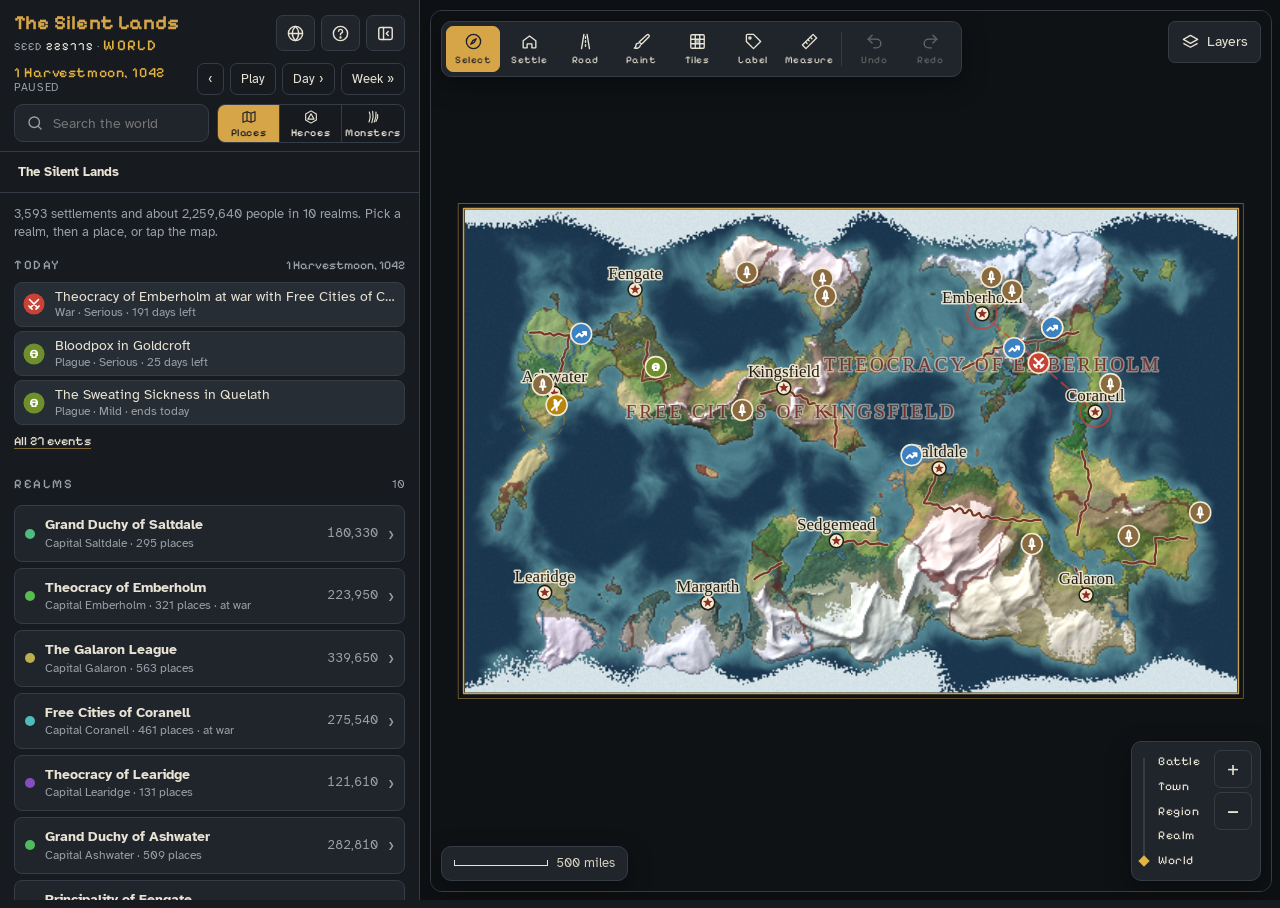
==== commit ad046e29: "v28: downtime, 2024 spell lists, guilds that reach further Co-Authored-By: Claude Opus 5.5 <noreply@" ====
--- a/index.html
+++ b/index.html
@@ -1052,10 +1052,17 @@
 .gj-join .btn { flex: none; }
 .warn-t { color: #e8b75a !important; }
 .gj-disc { display: block; color: #8fd18a; font-size: 11px; white-space: nowrap; }
+s.was { opacity: .6; }
+.gj-notices { display: grid; gap: 4px; margin: 6px 0; }
+.gj-notices p { margin: 0; display: flex; gap: 8px; align-items: center; justify-content: space-between; }
+.chip.warn { border-color: #e8b75a; color: #e8b75a; }
 .gj-kin { margin: 0; font-size: 13.5px; }
 .gj-kin .lab { margin-right: 6px; font-size: 10.5px; }
 .hguilds h4, .gj-org h4 { margin: 10px 0 6px; }
 .gj-wait { margin-top: 8px; }
+.dt .row3 { display: grid; grid-template-columns: 1.4fr .7fr 1fr; gap: 8px; }
+.dt-out { border: 1px solid var(--line); border-left: 4px solid var(--brass); border-radius: 8px; background: var(--panel); padding: 9px 10px; display: grid; gap: 4px; margin-top: 8px; }
+.dt-out p { margin: 0; }
 /* v27 what's happening at a place */
 .scene { border: 1px solid var(--line); border-radius: 10px; background: var(--panel); padding: 10px; display: grid; gap: 8px; }
 .scene-h { display: flex; align-items: center; justify-content: space-between; gap: 8px; }
@@ -1134,16 +1141,16 @@
       <li><b>The calendar</b> sits at the top of the side panel: Play lets time run, or step a day or a week.</li>
       <li><b>Map tools</b> sit along the top of the map: <b>Select</b>, then <b>Settle</b>, <b>Road</b>, <b>Paint</b>, <b>Tiles</b>, <b>Label</b> and <b>Measure</b> add your own places, routes, terrain, battle maps and notes. Their options open in the side panel; press Done when finished.</li>
       <li><b>Tiles</b> paints the battle map square by square: ground, props such as tables, beds and campfires, and walls, doors, windows and fences along the grid lines. Fill a patch, or drag out a whole building. Players see your changes; undo works per stroke.</li>
-      <li><b>Market</b> runs a live calendar. Every town prices real Player's Handbook goods, mounts and magic items, and wars, bandits, famine, plague, trade booms, festivals and feasts push prices around. Press Play to let time run. The <b>Shop</b> tab prices all 588 SRD items for the town, and works out the inn bill.</li>
+      <li><b>Market</b> runs a live calendar. Every town prices real Player's Handbook goods, mounts and magic items, and wars, bandits, famine, plague, trade booms, festivals and feasts push prices around. Press Play to let time run. The <b>Shop</b> tab prices all 588 SRD items for the town, and works out the inn bill. On the Shop tab, pick a hero under <b>Prices for</b> to see their guild member prices and free lodging in the inn bill.</li>
       <li><b>People</b> shows each town's notable residents: jobs, families, rivalries, secrets, motivations and what they are doing today. Log the party's dealings with them and track the ones that matter. Group them by household, see where everyone is at any hour (Activity → Around town now), and read each town's Chronicle, written day by day. Every named place, from the palace to a cobbler's shop, shows <b>what's happening</b> there at dawn, morning, midday, afternoon, evening or night: who is in, the town's events, the season, something overheard, and the places around it.</li>
       <li><b>Guilds</b> runs the Adventurers' Guild: quest boards in every town with a danger rating for your party, NPC companies, and ranks from Copper to Adamantine for your party. It also shows how the town's organisations get on, and what its powerful people are pushing for. <b>Heroes can join</b> any organisation in a town, from their sheet or the organisation's page: each has a fee, monthly dues, four ranks and benefits that fit it, such as member prices on the Gear step, better selling prices, lodging, healing, authority or a fence.</li>
-      <li><b>Heroes</b> builds play-ready characters from the System Reference Document 5.1: race, class, background, scores, skills, gear bought at your hometown's live prices, and spells. The sheet rolls anything you tap and tracks hit points, slots, rests and level-ups; register a hero with the Adventurers' Guild to take quests. Tap Quick build for a complete level 1 character.</li>
+      <li><b>Heroes</b> builds play-ready characters from the System Reference Document 5.1: race, class, background, scores, skills, gear bought at your hometown's live prices, and spells. The sheet rolls anything you tap and tracks hit points, slots, rests and level-ups; register a hero with the Adventurers' Guild to take quests. Tap Quick build for a complete level 1 character. The sheet's <b>Downtime</b> section spends days crafting, working, training, researching, carousing, serving a temple or recuperating, at the town's prices and with your guilds' help. Heroes using the 2024 rules choose from the SRD 5.2 spell lists.</li>
       <li><b>Monsters</b> shows creature groups living in their natural habitats, plus rare wanderers and haunts. They appear and move on over the weeks, while lairs stay for months. Place your own from the Bestiary (all 334 SRD creatures with full stat blocks, or a custom one), track each creature's hit points and initiative, and mark them slain. Monsters near a town raise its danger, which brings more monster quests, bigger rewards and higher bounties on the Market's Bounties tab. Zoomed out, nearby groups gather into one marker showing the most dangerous of them, with a count; tap it to zoom in.</li>
       <li><b>Links</b> Underlined names go somewhere: towns, realms, people, organisations and events all open their own page and move the map to them. Press the open tool again, a tab you are already on, or the – button to fold the panel into a slim bar; tap the bar to bring it back.</li><li><b>Measure</b> gives distance and overland travel time between any two points.</li>
       <li>Everything saves in this browser. Use <b>World → Copy map code</b> for a backup. Undo with Ctrl+Z. <b>World → Recent changes</b> shows who changed what; at a shared table it lists everyone's changes with their name.</li>
     </ol>
     <p class="meta" style="margin-top:10px">Shortcuts: V explore, K market, N people, G guilds, H heroes, B monsters, S settle, R road, P paint, T tiles, L label, M measure, Delete removes the selection, Esc cancels.</p>
-    <p class="meta">Rules, items and creatures include material from the System Reference Document 5.1 by Wizards of the Coast LLC, licensed under CC BY 4.0; the item and creature lists were compiled by Sean. Everyday prices, households, the town chronicle, the change feed, guild colours and town wealth and defence come from Sean and Adam's Market Ledger. Battle-map textures and the look come from Tilewright by Sean and Adam. Fonts: Atkinson Hyperlegible, IM Fell and Pixelify Sans, under the SIL Open Font License.</p>
+    <p class="meta">Rules, items and creatures include material from the System Reference Documents 5.1 and 5.2 by Wizards of the Coast LLC, licensed under CC BY 4.0 (the 2024 spell lists via the 5e-bits database, MIT); the item and creature lists were compiled by Sean. Everyday prices, households, the town chronicle, the change feed, guild colours and town wealth and defence come from Sean and Adam's Market Ledger. Battle-map textures and the look come from Tilewright by Sean and Adam. Fonts: Atkinson Hyperlegible, IM Fell and Pixelify Sans, under the SIL Open Font License.</p>
     <p class="meta" id="helpVer"></p>
   </div>
   </aside>
@@ -2887,6 +2894,8 @@
 const LADDER = [['World', 0], ['Realm', 1.2], ['Region', 14], ['Town', 900], ['Battle', 24000]];
 function zoomName(s) { return s < 0.6 ? 'World' : s < 5 ? 'Realm' : s < 70 ? 'Region' : s < 4000 ? 'Town & countryside' : 'Battle map · 5 ft squares'; }
 let hudCache = '';
+let rungPos = null, rungRetry = 0;
+window.addEventListener('resize', () => { rungPos = null; hudCache = ''; });
 function updateHud() {
   const s = view.s;
   const key = s.toFixed(4);
@@ -2907,11 +2916,16 @@
   }
   $('scaleBar').style.width = Math.round(mi * s) + 'px';
   $('scaleText').textContent = label;
-  const rungs = [...document.querySelectorAll('[data-rung]')];
-  const box = rungs.length ? rungs[0].parentElement.clientHeight : 0;
-  if (box) {
-    const pos = rungs.map((el) => [Math.log(+el.dataset.rung || minS), box - el.offsetTop - el.offsetHeight / 2]);
-    pos.sort((p, q) => p[0] - q[0]);
+  // the ladder's rung positions are measured once (and again after a resize), not every frame: reading layout while
+  // the map flies would force the browser to lay out the whole page each frame
+  if (!rungPos) {
+    const rungs = [...document.querySelectorAll('[data-rung]')];
+    const box = rungs.length ? rungs[0].parentElement.clientHeight : 0;
+    rungPos = box ? rungs.map((el) => [Math.log(+el.dataset.rung || minS), box - el.offsetTop - el.offsetHeight / 2]).sort((p, q) => p[0] - q[0]) : [];
+    if (!box && !rungRetry) rungRetry = setTimeout(() => { rungRetry = 0; rungPos = null; hudCache = ''; }, 2000);   // hidden (phones) or not laid out yet: look again later
+  }
+  if (rungPos.length) {
+    const pos = rungPos;
     const ls = Math.log(s);
     let y = pos[0][1];
     if (ls >= pos[pos.length - 1][0]) y = pos[pos.length - 1][1];
@@ -3586,7 +3600,7 @@
     case 'town': selectTown(v, true); break;
     case 'why': { const gi = +v; market.why = market.why === gi ? null : gi; if (market.tab !== 'town') market.tab = 'town'; const el = $('inspector'), top = el.scrollTop; renderPanel(); el.scrollTop = top; const r = el.querySelector('.whyrow'); if (r && market.why != null) r.scrollIntoView({ block: 'nearest' }); break; }
     case 'back': sel = null; renderPanel(); requestRender(); break;
-    case 'profile': if (market.sid) { setTool('explore'); sel = { kind: 'settle', id: market.sid }; renderPanel(); requestRender(); } break;
+    case 'profile': if (market.sid) { setTool('explore', false, true); sel = { kind: 'settle', id: market.sid }; renderPanel(); requestRender(); } break;
     case 'declare': market.tab = 'events'; if (sel && sel.kind === 'event') sel = null; renderPanel(); { const f = $('mkDeclare'); if (f) f.scrollIntoView({ block: 'start', behavior: 'smooth' }); } break;
     case 'mktype': market.form.type = v; market.form.dur = ''; renderPanel(); break;
     case 'mksev': market.form.sev = v; renderPanel(); break;
@@ -4135,7 +4149,7 @@
     '<div class="seg mk-tabs g5" role="tablist">' + tabs.map(([k, l]) => '<button type="button" role="tab" data-pp="tab" data-v="' + k + '" aria-pressed="' + (people.tab === k) + '">' + l + '</button>').join('') + '</div>';
 }
 function personRow(p, day) {
-  const a = activity(p, day), d = dispOf(p), at = attitude(d);
+  const a = activity(p, day), d = dispShown(p), at = attitude(d);
   return '<li><button type="button" data-pp="npc" data-v="' + esc(p.id) + '"><span class="dot ' + at[1] + '" title="' + at[0] + ' to the party"></span><span class="t"><b>' + esc(npcName(p)) + (tracked(p) ? ' <i class="star" aria-label="tracked">★</i>' : '') + '</b><small>' + esc(p.job) + ' · ' + esc(p.race) + ', ' + p.age + '</small><small class="act' + (a.tone ? ' ' + a.tone : '') + '">' + esc(a.text) + '</small></span></button></li>';
 }
 function residentsTab(s, day) {
@@ -4175,7 +4189,7 @@
 function coinText(p) { const v = PURSE[p.life] * (0.4 + 1.2 * T.hash(p.h || 1, 3, 77)); return v < 0.01 ? 'Nothing' : money(v); }
 function personView(p, day) {
   const s = SBY.get(p.sid);
-  const d = dispOf(p), at = attitude(d);
+  const d = dispShown(p), at = attitude(d), kb = kinBonus(p);
   const a = activity(p, day);
   const o = (edits.npc || {})[p.id] || {};
   const rels = relsOf(p).filter((r) => !(isPlayer() && (SECRET_REL.has(r.type) || r.group === 'secret')));
@@ -4185,6 +4199,7 @@
   h += '<div class="row2"><div class="field"><label class="lab" for="pp-job">Job</label><input id="pp-job" value="' + esc(p.job) + '" maxlength="50"></div><div class="field"><label class="lab" for="pp-status">Status</label><select id="pp-status">' + STATUS.map((x) => '<option' + ((p.status || 'Alive') === x ? ' selected' : '') + '>' + x + '</option>').join('') + '</select></div></div>';
   if (p.secretJob && !isPlayer()) h += '<p class="secret-line"><b>Secretly:</b> ' + esc(p.secretJob) + '</p>';
   h += '<div class="disp"><div><span class="lab">Towards the party</span><b class="' + at[1] + '">' + at[0] + '</b></div><div class="meter" aria-hidden="true"><em style="left:' + ((d + 100) / 2).toFixed(1) + '%"></em></div>' + (isPlayer() ? '' : '<div class="disp-btns"><button type="button" class="btn" data-pp="disp" data-v="-10">Worse</button><button type="button" class="btn" data-pp="disp" data-v="10">Better</button></div>') + '</div>';
+  if (kb.v && !(kb.org === 'thieves' && isPlayer())) h += '<p class="small gj-kin-why">' + esc(kb.why) + ' (added to the attitude the DM sets).</p>';
   h += placeRoleHtml(p);
   h += '<section><h3>Today</h3><p class="today ' + (a.tone || '') + '">' + (a.ev ? '<button type="button" class="link" data-ev="' + esc(a.ev) + '">' + esc(a.text) + '</button>' : actLinks(a, s)) + '</p>' + (a.secret && !isPlayer() ? '<p class="secret-line"><b>' + (a.secretWith ? 'Secretly:' : 'Really:') + '</b> ' + actLinks({ text: a.secret, place: a.secretPlace, with: a.secretWith }, s) + '</p>' : '') + '</section>';
   h += '<dl class="stats two">' + (isPlayer() ? '' : stat('Wants', esc(p.motive)) + stat('Secret', esc(p.secret))) + stat('Personality', esc(p.trait)) + stat('Believes in', esc(p.ideal)) + (isPlayer() ? '' : stat('Flaw', esc(p.flaw))) + stat('Look', esc(p.quirk)) +
@@ -6335,8 +6350,8 @@
     if (f.k === 'mi') {
       const key = f.slot === 'race' ? 'mi2' : 'mi', M = h[key] || {}, list = f.mi;
       if (h.bg === 'custom' || f.slot === 'race') o += fieldSel('hc-' + key + 'list', 'Magic Initiate list', Object.keys(MI_LIST).map((k) => [k, MI_LIST[k]]), list);
-      o += '<div class="field"><span class="lab">Two ' + MI_LIST[list].toLowerCase() + ' cantrips (' + (M.cant || []).length + '/2)</span><div class="chips">' + SPELLS.filter((s) => s.lv === 0 && s.cls.includes(list)).map((s) => chip(key + 'cant', s.name, s.name, (M.cant || []).includes(s.name))).join('') + '</div></div>';
-      o += '<div class="row2">' + fieldSel('hc-' + key + 'spell', '1st-level spell', [['', 'Choose…']].concat(SPELLS.filter((s) => s.lv === 1 && s.cls.includes(list)).map((s) => [s.name, s.name])), M.spell || '') + fieldSel('hc-' + key + 'ab', 'Spellcasting ability', [['int', 'Intelligence'], ['wis', 'Wisdom'], ['cha', 'Charisma']], M.ab || (list === 'w' ? 'int' : 'wis')) + '</div>';
+      o += '<div class="field"><span class="lab">Two ' + MI_LIST[list].toLowerCase() + ' cantrips (' + (M.cant || []).length + '/2)</span><div class="chips">' + SPELLS.filter((s) => s.lv === 0 && spellCls(h, s).includes(list)).map((s) => chip(key + 'cant', s.name, s.name, (M.cant || []).includes(s.name))).join('') + '</div></div>';
+      o += '<div class="row2">' + fieldSel('hc-' + key + 'spell', '1st-level spell', [['', 'Choose…']].concat(SPELLS.filter((s) => s.lv === 1 && spellCls(h, s).includes(list)).map((s) => [s.name, s.name])), M.spell || '') + fieldSel('hc-' + key + 'ab', 'Spellcasting ability', [['int', 'Intelligence'], ['wis', 'Wisdom'], ['cha', 'Charisma']], M.ab || (list === 'w' ? 'int' : 'wis')) + '</div>';
     }
     if (f.k === 'skilled') o += '<div class="field"><span class="lab">Three skills (' + (h.skilled || []).length + '/3)</span><div class="chips">' + ALL_SKILLS.map((s) => chip('skilled', s, s, (h.skilled || []).includes(s))).join('') + '</div></div>';
   }
@@ -6344,7 +6359,7 @@
 }
 function rulesNoteHtml(h) {
   return '<div class="field"><span class="lab">Rules</span><div class="seg" role="group">' + [['2014', '2014 (SRD 5.1)'], ['2024', '2024 (SRD 5.2)']].map(([k, l]) => '<button type="button" data-hr="rules" data-v="' + k + '" aria-pressed="' + ((h.rules || '2014') === k) + '">' + l + '</button>').join('') + '</div>' +
-    (is24(h) ? '<p class="small rules-note">2024 rules: species give no ability increases (your background does), backgrounds grant an origin feat, martial classes use weapon mastery, exhaustion is −2 per level to d20 tests and −5 ft speed, and every subclass starts at level 3. Classes use their 2024 features, spell counts, starting kits and a level 19 epic boon. Spell lists still follow SRD 5.1. Only free SRD 5.2 subclasses are built in. ' + srdLink() + '</p>' : '<p class="small rules-note">The 2014 rules (SRD 5.1, plus Player\'s Handbook summaries). Switch to 2024 to use the newer free rules.</p>') + '</div>';
+    (is24(h) ? '<p class="small rules-note">2024 rules: species give no ability increases (your background does), backgrounds grant an origin feat, martial classes use weapon mastery, exhaustion is −2 per level to d20 tests and −5 ft speed, and every subclass starts at level 3. Classes use their 2024 features, spell counts, starting kits and a level 19 epic boon. Spell lists follow SRD 5.2. Only free SRD 5.2 subclasses are built in. ' + srdLink() + '</p>' : '<p class="small rules-note">The 2014 rules (SRD 5.1, plus Player\'s Handbook summaries). Switch to 2024 to use the newer free rules.</p>') + '</div>';
 }
 const srdLink = () => '<a class="ext" href="' + SRD52 + '" target="_blank" rel="noopener noreferrer">SRD 5.2 rules<span aria-hidden="true"> ↗</span><span class="vh"> (opens the free rules in a new tab)</span></a>';
 const BG24_FOR = { fighter: 'soldier', barbarian: 'soldier', paladin: 'soldier', ranger: 'soldier', rogue: 'criminal', monk: 'criminal', cleric: 'acolyte', druid: 'acolyte', bard: 'acolyte', sorcerer: 'sage', warlock: 'sage', wizard: 'sage' };
@@ -6360,7 +6375,7 @@
   for (const f of feats24(h)) {
     if (f.k !== 'mi') continue;
     const key = f.slot === 'race' ? 'mi2' : 'mi', M = Object.assign({ cant: [] }, h[key]), reco = RECO[f.mi] || [];
-    const pool = (lv) => reco.filter((n) => (SPELL_BY.get(n) || {}).lv === lv && SPELL_BY.get(n).cls.includes(f.mi)).concat(SPELLS.filter((s) => s.lv === lv && s.cls.includes(f.mi)).map((s) => s.name));
+    const pool = (lv) => reco.filter((n) => (SPELL_BY.get(n) || {}).lv === lv && spellCls(h, SPELL_BY.get(n)).includes(f.mi)).concat(SPELLS.filter((s) => s.lv === lv && spellCls(h, s).includes(f.mi)).map((s) => s.name));
     M.cant = (M.cant || []).slice(); for (const n of pool(0)) if (M.cant.length < 2 && !M.cant.includes(n) && !(h.cantrips || []).includes(n)) M.cant.push(n);
     if (!M.spell) M.spell = pool(1).find((n) => !(h.spells || []).includes(n)) || '';
     if (!M.ab) M.ab = C.cast && ['int', 'wis', 'cha'].includes(C.cast.ab) ? C.cast.ab : f.mi === 'w' ? 'int' : 'wis';
@@ -6760,6 +6775,49 @@
   }
   return o;
 }
+// ================================================================ 2024 spell lists (SRD 5.2) (v28)
+// A 2024 hero chooses from the SRD 5.2 class spell lists. Each spell gets cls24, its 2024 classes; the 26 spells new in
+// SRD 5.2 are added to the spell table (on no 2014 list). Source: System Reference Document 5.2 by Wizards of the Coast
+// LLC (CC BY 4.0, https://www.dndbeyond.com/srd), via the 5e-bits database (MIT).
+const SPELL24_LIST = {"b":["Aid","Animal Friendship","Animal Messenger","Animate Objects","Antipathy/Sympathy","Arcane Sword","Awaken","Bane","Befuddlement","Bestow Curse","Blindness/Deafness","Calm Emotions","Charm Monster","Charm Person","Clairvoyance","Color Spray","Command","Comprehend Languages","Compulsion","Confusion","Cure Wounds","Dancing Lights","Detect Magic","Detect Thoughts","Dimension Door","Disguise Self","Dispel Magic","Dissonant Whispers","Dominate Monster","Dominate Person","Dream","Enhance Ability","Enlarge/Reduce","Enthrall","Etherealness","Eyebite","Faerie Fire","Fear","Feather Fall","Find the Path","Forcecage","Foresight","Freedom of Movement","Geas","Glibness","Glyph of Warding","Greater Invisibility","Greater Restoration","Guards and Wards","Hallucinatory Terrain","Healing Word","Heat Metal","Heroes' Feast","Heroism","Hideous Laughter","Hold Monster","Hold Person","Hypnotic Pattern","Identify","Illusory Script","Invisibility","Irresistible Dance","Knock","Legend Lore","Lesser Restoration","Light","Locate Animals or Plants","Locate Creature","Locate Object","Longstrider","Mage Hand","Magic Mouth","Magnificent Mansion","Major Image","Mass Cure Wounds","Mass Healing Word","Mass Suggestion","Mending","Message","Mind Blank","Minor Illusion","Mirage Arcane","Mirror Image","Mislead","Modify Memory","Nondetection","Phantasmal Force","Phantasmal Killer","Planar Binding","Plant Growth","Polymorph","Power Word Heal","Power Word Kill","Power Word Stun","Prestidigitation","Prismatic Spray","Prismatic Wall","Programmed Illusion","Project Image","Raise Dead","Regenerate","Resurrection","Scrying","See Invisibility","Seeming","Sending","Shatter","Silence","Silent Image","Sleep","Slow","Speak with Animals","Speak with Dead","Speak with Plants","Starry Wisp","Stinking Cloud","Suggestion","Symbol","Telepathic Bond","Teleport","Teleportation Circle","Thunderwave","Tiny Hut","Tongues","True Polymorph","True Seeing","True Strike","Unseen Servant","Vicious Mockery","Zone of Truth"],"c":["Aid","Animate Dead","Antimagic Field","Astral Projection","Augury","Aura of Life","Bane","Banishment","Beacon of Hope","Bestow Curse","Blade Barrier","Bless","Blindness/Deafness","Calm Emotions","Clairvoyance","Command","Commune","Conjure Celestial","Contagion","Continual Flame","Control Water","Control Weather","Create Food and Water","Create Undead","Create or Destroy Water","Cure Wounds","Daylight","Death Ward","Detect Evil and Good","Detect Magic","Detect Poison and Disease","Dispel Evil and Good","Dispel Magic","Divination","Divine Word","Earthquake","Enhance Ability","Etherealness","Find Traps","Find the Path","Fire Storm","Flame Strike","Forbiddance","Freedom of Movement","Gate","Geas","Gentle Repose","Glyph of Warding","Greater Restoration","Guardian of Faith","Guidance","Guiding Bolt","Hallow","Harm","Heal","Healing Word","Heroes' Feast","Hold Person","Holy Aura","Inflict Wounds","Insect Plague","Legend Lore","Lesser Restoration","Light","Locate Creature","Locate Object","Magic Circle","Mass Cure Wounds","Mass Heal","Mass Healing Word","Meld into Stone","Mending","Planar Ally","Planar Binding","Plane Shift","Power Word Heal","Prayer of Healing","Protection from Energy","Protection from Evil and Good","Protection from Poison","Purify Food and Drink","Raise Dead","Regenerate","Remove Curse","Resistance","Resurrection","Revivify","Sacred Flame","Sanctuary","Scrying","Sending","Shield of Faith","Silence","Spare the Dying","Speak with Dead","Spirit Guardians","Spiritual Weapon","Stone Shape","Sunbeam","Sunburst","Symbol","Thaumaturgy","Tongues","True Resurrection","True Seeing","Warding Bond","Water Walk","Word of Recall","Zone of Truth"],"d":["Aid","Animal Friendship","Animal Messenger","Animal Shapes","Antilife Shell","Antipathy/Sympathy","Augury","Awaken","Barkskin","Befuddlement","Blight","Call Lightning","Charm Monster","Charm Person","Commune with Nature","Cone of Cold","Confusion","Conjure Animals","Conjure Elemental","Conjure Fey","Conjure Minor Elementals","Conjure Woodland Beings","Contagion","Continual Flame","Control Water","Control Weather","Create or Destroy Water","Cure Wounds","Darkvision","Daylight","Detect Magic","Detect Poison and Disease","Dispel Magic","Divination","Dominate Beast","Druidcraft","Earthquake","Elementalism","Enhance Ability","Enlarge/Reduce","Entangle","Faerie Fire","Find Traps","Find the Path","Fire Shield","Fire Storm","Flame Blade","Flaming Sphere","Flesh to Stone","Fog Cloud","Foresight","Freedom of Movement","Geas","Giant Insect","Goodberry","Greater Restoration","Guidance","Gust of Wind","Hallucinatory Terrain","Heal","Healing Word","Heat Metal","Heroes' Feast","Hold Person","Ice Knife","Ice Storm","Incendiary Cloud","Insect Plague","Jump","Lesser Restoration","Locate Animals or Plants","Locate Creature","Locate Object","Longstrider","Mass Cure Wounds","Meld into Stone","Mending","Message","Mirage Arcane","Moonbeam","Move Earth","Pass without Trace","Planar Binding","Plane Shift","Plant Growth","Poison Spray","Polymorph","Produce Flame","Protection from Energy","Protection from Evil and Good","Protection from Poison","Purify Food and Drink","Regenerate","Reincarnate","Resistance","Reverse Gravity","Revivify","Scrying","Shapechange","Shillelagh","Sleet Storm","Spare the Dying","Speak with Animals","Speak with Plants","Spike Growth","Starry Wisp","Stone Shape","Stoneskin","Storm of Vengeance","Sunbeam","Sunburst","Symbol","Thunderwave","Transport via Plants","Tree Stride","True Resurrection","Tsunami","Wall of Fire","Wall of Stone","Wall of Thorns","Water Breathing","Water Walk","Wind Walk","Wind Wall"],"p":["Aid","Aura of Life","Banishment","Bless","Command","Create Food and Water","Cure Wounds","Daylight","Death Ward","Detect Evil and Good","Detect Magic","Detect Poison and Disease","Dispel Evil and Good","Dispel Magic","Divine Favor","Divine Smite","Find Steed","Geas","Gentle Repose","Greater Restoration","Heroism","Lesser Restoration","Locate Creature","Locate Object","Magic Circle","Magic Weapon","Prayer of Healing","Protection from Evil and Good","Protection from Poison","Purify Food and Drink","Raise Dead","Remove Curse","Revivify","Searing Smite","Shield of Faith","Shining Smite","Warding Bond","Zone of Truth"],"r":["Aid","Alarm","Animal Friendship","Animal Messenger","Barkskin","Commune with Nature","Conjure Animals","Conjure Woodland Beings","Cure Wounds","Darkvision","Daylight","Detect Magic","Detect Poison and Disease","Dispel Magic","Dominate Beast","Enhance Ability","Ensnaring Strike","Entangle","Find Traps","Fog Cloud","Freedom of Movement","Goodberry","Greater Restoration","Gust of Wind","Hunter's Mark","Jump","Lesser Restoration","Locate Animals or Plants","Locate Creature","Locate Object","Longstrider","Magic Weapon","Meld into Stone","Nondetection","Pass without Trace","Plant Growth","Protection from Energy","Protection from Poison","Revivify","Silence","Speak with Animals","Speak with Plants","Spike Growth","Stoneskin","Tree Stride","Water Breathing","Water Walk","Wind Wall"],"s":["Acid Splash","Alter Self","Animate Objects","Arcane Hand","Banishment","Blight","Blindness/Deafness","Blink","Blur","Burning Hands","Chain Lightning","Charm Monster","Charm Person","Chill Touch","Chromatic Orb","Circle of Death","Clairvoyance","Cloudkill","Color Spray","Comprehend Languages","Cone of Cold","Confusion","Counterspell","Creation","Dancing Lights","Darkness","Darkvision","Daylight","Delayed Blast Fireball","Demiplane","Detect Magic","Detect Thoughts","Dimension Door","Disguise Self","Disintegrate","Dispel Magic","Dominate Beast","Dominate Monster","Dominate Person","Dragon's Breath","Earthquake","Elementalism","Enhance Ability","Enlarge/Reduce","Etherealness","Expeditious Retreat","Eyebite","False Life","Fear","Feather Fall","Finger of Death","Fire Bolt","Fire Shield","Fire Storm","Fireball","Flame Blade","Flaming Sphere","Flesh to Stone","Fly","Fog Cloud","Freezing Sphere","Gaseous Form","Gate","Globe of Invulnerability","Grease","Greater Invisibility","Gust of Wind","Haste","Hold Monster","Hold Person","Hypnotic Pattern","Ice Knife","Ice Storm","Incendiary Cloud","Insect Plague","Invisibility","Jump","Knock","Levitate","Light","Lightning Bolt","Mage Armor","Mage Hand","Magic Missile","Magic Weapon","Major Image","Mass Suggestion","Mending","Message","Meteor Swarm","Mind Spike","Minor Illusion","Mirror Image","Misty Step","Move Earth","Phantasmal Force","Plane Shift","Poison Spray","Polymorph","Power Word Kill","Power Word Stun","Prestidigitation","Prismatic Spray","Protection from Energy","Ray of Frost","Ray of Sickness","Reverse Gravity","Scorching Ray","See Invisibility","Seeming","Shatter","Shield","Shocking Grasp","Silent Image","Sleep","Sleet Storm","Slow","Sorcerous Burst","Spider Climb","Stinking Cloud","Stoneskin","Suggestion","Sunbeam","Sunburst","Telekinesis","Teleport","Teleportation Circle","Thunderwave","Time Stop","Tongues","True Seeing","True Strike","Vampiric Touch","Vitriolic Sphere","Wall of Fire","Wall of Stone","Water Breathing","Water Walk","Web","Wish"],"k":["Astral Projection","Bane","Banishment","Befuddlement","Blight","Charm Monster","Charm Person","Chill Touch","Circle of Death","Comprehend Languages","Contact Other Plane","Counterspell","Create Undead","Darkness","Demiplane","Detect Magic","Dimension Door","Dispel Magic","Dominate Monster","Dream","Eldritch Blast","Enthrall","Etherealness","Expeditious Retreat","Eyebite","Fear","Finger of Death","Fly","Forcecage","Foresight","Gaseous Form","Gate","Glibness","Hallucinatory Terrain","Hellish Rebuke","Hex","Hideous Laughter","Hold Monster","Hold Person","Hypnotic Pattern","Illusory Script","Imprisonment","Invisibility","Mage Hand","Magic Circle","Major Image","Mind Spike","Minor Illusion","Mirror Image","Mislead","Misty Step","Planar Binding","Plane Shift","Poison Spray","Power Word Kill","Power Word Stun","Prestidigitation","Protection from Evil and Good","Ray of Enfeeblement","Remove Curse","Scrying","Speak with Animals","Spider Climb","Suggestion","Teleportation Circle","Tongues","True Polymorph","True Seeing","True Strike","Unseen Servant","Vampiric Touch","Weird"],"w":["Acid Arrow","Acid Splash","Alarm","Alter Self","Animate Dead","Animate Objects","Antimagic Field","Antipathy/Sympathy","Arcane Eye","Arcane Hand","Arcane Lock","Arcane Sword","Arcanist's Magic Aura","Astral Projection","Augury","Banishment","Befuddlement","Bestow Curse","Black Tentacles","Blight","Blindness/Deafness","Blink","Blur","Burning Hands","Chain Lightning","Charm Monster","Charm Person","Chill Touch","Chromatic Orb","Circle of Death","Clairvoyance","Clone","Cloudkill","Color Spray","Comprehend Languages","Cone of Cold","Confusion","Conjure Elemental","Conjure Minor Elementals","Contact Other Plane","Contingency","Continual Flame","Control Water","Control Weather","Counterspell","Create Undead","Creation","Dancing Lights","Darkness","Darkvision","Delayed Blast Fireball","Demiplane","Detect Magic","Detect Thoughts","Dimension Door","Disguise Self","Disintegrate","Dispel Magic","Divination","Dominate Monster","Dominate Person","Dragon's Breath","Dream","Elementalism","Enhance Ability","Enlarge/Reduce","Etherealness","Expeditious Retreat","Eyebite","Fabricate","Faithful Hound","False Life","Fear","Feather Fall","Find Familiar","Finger of Death","Fire Bolt","Fire Shield","Fireball","Flaming Sphere","Flesh to Stone","Floating Disk","Fly","Fog Cloud","Forcecage","Foresight","Freezing Sphere","Gaseous Form","Gate","Geas","Gentle Repose","Globe of Invulnerability","Glyph of Warding","Grease","Greater Invisibility","Guards and Wards","Gust of Wind","Hallucinatory Terrain","Haste","Hideous Laughter","Hold Monster","Hold Person","Hypnotic Pattern","Ice Knife","Ice Storm","Identify","Illusory Script","Imprisonment","Incendiary Cloud","Instant Summons","Invisibility","Irresistible Dance","Jump","Knock","Legend Lore","Levitate","Light","Lightning Bolt","Locate Creature","Locate Object","Longstrider","Mage Armor","Mage Hand","Magic Circle","Magic Jar","Magic Missile","Magic Mouth","Magic Weapon","Magnificent Mansion","Major Image","Mass Suggestion","Maze","Mending","Message","Meteor Swarm","Mind Blank","Mind Spike","Minor Illusion","Mirage Arcane","Mirror Image","Mislead","Misty Step","Modify Memory","Move Earth","Nondetection","Passwall","Phantasmal Force","Phantasmal Killer","Phantom Steed","Planar Binding","Plane Shift","Poison Spray","Polymorph","Power Word Kill","Power Word Stun","Prestidigitation","Prismatic Spray","Prismatic Wall","Private Sanctum","Programmed Illusion","Project Image","Protection from Energy","Protection from Evil and Good","Ray of Enfeeblement","Ray of Frost","Ray of Sickness","Remove Curse","Resilient Sphere","Reverse Gravity","Rope Trick","Scorching Ray","Scrying","Secret Chest","See Invisibility","Seeming","Sending","Sequester","Shapechange","Shatter","Shield","Shocking Grasp","Silent Image","Simulacrum","Sleep","Sleet Storm","Slow","Speak with Dead","Spider Climb","Stinking Cloud","Stone Shape","Stoneskin","Suggestion","Summon Dragon","Sunbeam","Sunburst","Symbol","Telekinesis","Telepathic Bond","Teleport","Teleportation Circle","Thunderwave","Time Stop","Tiny Hut","Tongues","True Polymorph","True Seeing","True Strike","Unseen Servant","Vampiric Touch","Vitriolic Sphere","Wall of Fire","Wall of Force","Wall of Ice","Wall of Stone","Water Breathing","Web","Weird","Wish"]};
+const SPELL24_NEW = `Arcane Hand|5|V|sw|1 action|120 ft|1 minute|c|A Large hand of force (AC 20, your HP max) that you move as a bonus action: punch (5d8 force), shove, grapple or shield you.
+Aura of Life|4|A|cp|1 action|Self|10 minutes|c|30-ft emanation: you and allies resist necrotic damage and HP maximums can't be reduced; allies at 0 HP regain 1 HP each turn.
+Befuddlement|8|E|bdkw|1 action|150 ft|Instant||A creature makes an Int save or takes 10d12 psychic and can't cast spells or take the Magic action; it can retry every 30 days.
+Charm Monster|4|E|bdskw|1 action|30 ft|1 hour||One creature makes a Wis save (with advantage if you are fighting it) or is charmed and friendly for 1 hour.
+Chromatic Orb|1|V|sw|1 action|90 ft|Instant||Ranged spell attack for 3d8 acid, cold, fire, lightning, poison or thunder; doubles on the dice make it leap to another target.
+Conjure Celestial|7|C|c|1 action|90 ft|10 minutes|c|A 10-ft pillar of light: creatures in it either regain 4d12 + your modifier HP or make a Dex save against 6d12 radiant.
+Dissonant Whispers|1|E|b|1 action|60 ft|Instant||A creature makes a Wis save or takes 3d6 psychic and uses its reaction to flee from you; half damage on a save.
+Divine Smite|1|V|p|1 bonus action|Self|Instant||Bonus action after a melee hit: +2d8 radiant (+1d8 per slot level above 1st, +1d8 against fiends and undead).
+Dragon's Breath|2|T|sw|1 bonus action|Touch|1 minute|c|A willing creature can exhale a 15-ft cone of acid, cold, fire, lightning or poison as a Magic action: Dex save, 3d6.
+Elementalism|0|T|dsw|1 action|30 ft|Instant||Small elemental effects: a breeze, a shroud of dust, a flicker of flame, a mist or a puff of water within 30 ft.
+Ensnaring Strike|1|C|r|1 bonus action|Self|1 minute|c|Bonus action after a weapon hit: Str save or the target is restrained by vines and takes 1d6 piercing each turn.
+Freezing Sphere|6|V|sw|1 action|300 ft|Instant||A 60-ft-radius burst: Con save, 10d6 cold (half on a save); it can freeze water, or be held as a thrown globe.
+Hex|1|E|k|1 bonus action|90 ft|1 hour|c|Bonus action: +1d6 necrotic whenever you hit the target, and disadvantage on checks with one ability you choose. Move it if the target drops.
+Ice Knife|1|C|dsw|1 action|60 ft|Instant||Ranged spell attack for 1d10 piercing; then the shard bursts: the target and creatures within 5 ft make a Dex save or take 2d6 cold.
+Mind Spike|2|D|skw|1 action|120 ft|1 hour|c|A creature makes a Wis save or takes 3d8 psychic (half on a save); on a failure you always know where it is, and it can't hide from you.
+Phantasmal Force|2|I|bsw|1 action|60 ft|1 minute|c|An illusion only the target perceives (Int save to resist); it deals 2d8 psychic each turn to a target that believes it.
+Power Word Heal|9|E|bc|1 action|60 ft|Instant||A creature regains all its HP and is freed from charm, fear, paralysis, poison and stun.
+Ray of Sickness|1|N|sw|1 action|60 ft|Instant||Ranged spell attack for 2d8 poison, and the target is poisoned until the end of your next turn.
+Reincarnate|5|N|d|1 hour|Touch|Instant||Bring back a humanoid dead up to 10 days in a new body of a random species.
+Searing Smite|1|V|p|1 bonus action|Self|1 minute||Bonus action after a melee hit: +1d6 fire, then 1d6 fire each turn until the target makes a Con save.
+Shining Smite|2|T|p|1 bonus action|Self|1 minute|c|Bonus action after a melee hit: +2d6 radiant; the target glows, can't be invisible, and attacks against it have advantage.
+Sorcerous Burst|0|V|s|1 action|120 ft|Instant||Ranged spell attack for 1d8 acid, cold, fire, lightning, poison, psychic or thunder; an 8 lets you roll another d8 (up to your Cha mod).
+Starry Wisp|0|V|bd|1 action|60 ft|Instant||Ranged spell attack for 1d8 radiant; the target glows and can't be invisible until the end of your next turn.
+Summon Dragon|5|C|w|1 action|60 ft|1 hour|c|A draconic spirit (Draconic Spirit stat block) fights beside you, with a breath weapon and flight, for up to an hour.
+Tsunami|8|C|d|1 minute|1 mile|6 rounds|c|A 300-ft wall of water: Str save, 6d10 bludgeoning, and it sweeps creatures along each round as it shrinks.
+Vitriolic Sphere|4|V|sw|1 action|150 ft|Instant||A 20-ft-radius acid burst: Dex save, 10d4 acid and another 5d4 next turn (half the first on a save).`;
+for (const l of SPELL24_NEW.split('\n')) {
+  const [name, lv, sc, cl, time, range, dur, fl, text] = l.split('|');
+  if (SPELL_BY.has(name)) continue;
+  const o = { name, lv: +lv, school: SCHOOLS[sc], cls: '', cls24: cl, time, range, dur, conc: fl.includes('c'), ritual: fl.includes('r'), text, srd52: true };
+  SPELLS.push(o); SPELL_BY.set(name, o);
+}
+SPELLS.sort((a, b) => a.lv - b.lv || a.name.localeCompare(b.name));
+for (const s of SPELLS) if (s.cls24 == null) s.cls24 = '';
+for (const k in SPELL24_LIST) for (const n of SPELL24_LIST[k]) { const s = SPELL_BY.get(n); if (s && !s.cls24.includes(k)) s.cls24 += k; }
+// the class letters a spell is on, for this hero's rules
+const spellCls = (h, s) => (is24(h) ? s.cls24 : s.cls);
+Object.assign(CANTRIP_ATK, { 'Sorcerous Burst': ['atk', '', 'd8', 'chosen type'], 'Starry Wisp': ['atk', '', 'd8', 'radiant'] });
 
 // ================================================================ heroes: character creation and a live, play-ready sheet
 const HERO_KEY = 'atlas-heroes-v1';
@@ -6787,7 +6845,7 @@
     hpMax: 0, hp: null, temp: 0, hdUsed: 0, slotsUsed: [0, 0, 0, 0, 0, 0, 0, 0, 0], pactUsed: 0, uses: {}, death: [0, 0], insp: false, conds: [], exh: 0, xp: 0,
     subclass: '', subNotes: '', trait: '', ideal: '', bond: '', flaw: '', bondNpc: null, bondKind: '', notes: '', created: market.day,
     bgAsi: { mode: '21' }, bgAbil: [], bgFeat: '', feat24: '', mi: {}, mi2: {}, miList: '', miList2: '', skilled: [],
-    order: '', strike7: '', boon: '', boonAb: '', land24: 'Temperate', orgs: {}
+    order: '', strike7: '', boon: '', boonAb: '', land24: 'Temperate', orgs: {}, dt: {}, learned: { langs: [], tools: [] }
   };
 }
 const raceSub = (h) => { const R = raceOf(h); if (!R.subs) return null; const k = R.subs[h.sub] ? h.sub : Object.keys(R.subs)[0]; return R.subs[k]; };
@@ -6920,11 +6978,12 @@
   const ordWeap = v24 && ((h.cls === 'cleric' && h.order === 'protector') || (h.cls === 'druid' && h.order === 'warden')) ? ['martial'] : [];
   D.armorProfs = new Set(C.armor.concat(srd ? C.subArmor || [] : [], ordArmor, (S && S.armor) || []));
   D.weaponProfs = new Set(C.weapons.concat(ordWeap, R.weapons || [], (S && S.weapons) || []));
-  const tools = [].concat(C.tools || [], B.tools || [], (S && S.tools) || [], R.toolChoice && h.tool ? [h.tool] : []);
+  const tools = [].concat(C.tools || [], B.tools || [], (S && S.tools) || [], R.toolChoice && h.tool ? [h.tool] : [], (h.learned && h.learned.tools) || []);
   D.tools = tools;
   const langs = new Set(R.langs.concat(C.langs || [], h.cls === 'sorcerer' && srd && !v24 ? ['Draconic'] : []));
   for (const l of h.raceLangs) langs.add(l);
   for (const l of h.bgLangs) langs.add(l);
+  for (const l of (h.learned && h.learned.langs) || []) langs.add(l);
   D.langs = langs;
   // hit points
   const hd = C.hd, con = D.mod.con;
@@ -7130,7 +7189,7 @@
   if (h.goldMode === 'gold' && !h.goldRoll && !v24) T('gear', 'Roll your starting gold.');
   if (D.cast) {
     const K = D.cast;
-    const nonCls = h.cls === 'bard' ? h.spells.filter((n) => !(SPELL_BY.get(n) || { cls: '' }).cls.includes('b')).length : 0;
+    const nonCls = h.cls === 'bard' ? h.spells.filter((n) => !spellCls(h, SPELL_BY.get(n) || { cls: '', cls24: '' }).includes('b')).length : 0;
     if (h.cantrips.length < K.cantripsN) T('spells', 'Choose ' + (K.cantripsN - h.cantrips.length) + ' more cantrip' + (K.cantripsN - h.cantrips.length > 1 ? 's' : '') + '.');
     if (K.knownN && h.spells.length < K.knownN) T('spells', 'Choose ' + (K.knownN - h.spells.length) + ' more spell' + (K.knownN - h.spells.length > 1 ? 's' : '') + ' known.');
     if (K.bookN && h.spells.length < K.bookN) T('spells', 'Add ' + (K.bookN - h.spells.length) + ' more spell' + (K.bookN - h.spells.length > 1 ? 's' : '') + ' to your spellbook.');
@@ -7204,8 +7263,8 @@
   if (lv === 0 && is24(h) && h.style === 'blessed' && h.cls === 'paladin') key = 'c';
   if (lv === 0 && is24(h) && h.style === 'druidic' && h.cls === 'ranger') key = 'd';
   // 2024 Magical Secrets: the bard, cleric, druid and wizard lists only
-  const wide = all && is24(h) && h.cls === 'bard' && !hasPact(h, 'tome') ? (s) => /[bcdw]/.test(s.cls) : all ? () => true : null;
-  return SPELLS.filter((s) => s.lv <= maxLv && s.lv === lv && ((wide && wide(s)) || s.cls.includes(key) || (C.expanded && (!h.subclass || h.subclass === C.sub[1]) && C.expanded.includes(s.name))));
+  const wide = all && is24(h) && h.cls === 'bard' && !hasPact(h, 'tome') ? (s) => /[bcdw]/.test(s.cls24) : all ? () => true : null;
+  return SPELLS.filter((s) => s.lv <= maxLv && s.lv === lv && ((wide && wide(s)) || spellCls(h, s).includes(key) || (C.expanded && (!h.subclass || h.subclass === C.sub[1]) && C.expanded.includes(s.name))));
 }
 function spellOK(h, K, name, lv0) {
   const sp = SPELL_BY.get(name); if (!sp) return false;
@@ -7551,13 +7610,13 @@
     o += '<h4>' + ordinal(l) + ' level <small class="meta">' + (K.slots[l - 1] ? K.slots[l - 1] + ' slot' + (K.slots[l - 1] > 1 ? 's' : '') : K.type === 'pact' ? 'pact slots' : '') + '</small></h4><ul class="spells">' + list.map((s) => {
       const on = h.spells.includes(s.name);
       const prep = K.mode === 'book' && on ? '<button type="button" class="prep' + (h.prepared.includes(s.name) ? ' on' : '') + '" data-hr="prep" data-v="' + esc(s.name) + '" aria-pressed="' + h.prepared.includes(s.name) + '" aria-label="Prepare ' + esc(s.name) + ' today" title="Prepared today">' + (h.prepared.includes(s.name) ? '●' : '○') + '</button>' : '';
-      const foreign = secrets && !s.cls.includes('b') ? '<em class="tag">secret</em>' : '';
+      const foreign = secrets && !spellCls(h, s).includes('b') ? '<em class="tag">secret</em>' : '';
       return spellRow(s, on, 'spell', foreign, h.spells.length >= cap, prep);
     }).join('') + '</ul>';
   }
   o += '</section>';
   if (h.cls === 'warlock' && D.lv >= 11) {
-    o += '<section><h3>Mystic Arcanum</h3>' + [[11, 6], [13, 7], [15, 8], [17, 9]].filter(([at]) => D.lv >= at).map(([, sl]) => fieldSel('hc-arc' + sl, ordinal(sl) + '-level spell (once per long rest)', [['', 'Choose…']].concat(SPELLS.filter((s) => s.lv === sl && s.cls.includes('k')).map((s) => [s.name, s.name])), h.arcanum[sl] || '')).join('') + '</section>';
+    o += '<section><h3>Mystic Arcanum</h3>' + [[11, 6], [13, 7], [15, 8], [17, 9]].filter(([at]) => D.lv >= at).map(([, sl]) => fieldSel('hc-arc' + sl, ordinal(sl) + '-level spell (once per long rest)', [['', 'Choose…']].concat(SPELLS.filter((s) => s.lv === sl && spellCls(h, s).includes('k')).map((s) => [s.name, s.name])), h.arcanum[sl] || '')).join('') + '</section>';
   }
   return o;
 }
@@ -7587,7 +7646,7 @@
   const C = CLS(h);
   const hp = h.hp == null ? D.hpMax : h.hp;
   const reg = heroGuildMember(h);
-  let o = readyBox(D);
+  let o = readyBox(D) + guildNoticeHtml(h);
   o += '<div id="hrRoll" class="rollbar" aria-live="polite">' + (heroes.log[0] ? rollCard(heroes.log[0]) : '<span class="rc-l">Tap any bonus to roll it</span>') + '</div>';
   o += '<div class="rollctl"><div class="seg" role="group" aria-label="Roll mode">' + [[-1, 'Disadvantage'], [0, 'Normal'], [1, 'Advantage']].map(([v, l]) => '<button type="button" data-hr="adv" data-v="' + v + '" aria-pressed="' + (heroes.adv === v) + '">' + l + '</button>').join('') + '</div><div class="dice">' + [4, 6, 8, 10, 12, 20, 100].map((d) => '<button type="button" data-hr="die" data-v="' + d + '">d' + d + '</button>').join('') + '</div></div>';
   // identity line
@@ -7617,6 +7676,7 @@
   // limited uses
   if (D.uses.length) o += '<section><h3>Limited uses</h3><ul class="uses">' + D.uses.map((u) => { const used = h.uses[u.key] || 0, left = Math.max(0, u.max - used); return '<li><div><b>' + esc(u.n) + '</b><small>' + (u.rest === 'short' ? 'short or long rest' : u.rest === 'one' ? 'long rest; one back on a short rest' : 'long rest') + (u.note ? ' · ' + esc(u.note) : '') + '</small></div>' + (u.max >= 99 ? '<span class="small">Unlimited</span>' : u.max > 8 ? '<span class="pool"><button type="button" class="btn sm" data-hr="use" data-v="' + u.key + '|1" aria-label="Spend one">−</button><b>' + left + '</b>/' + u.max + '<button type="button" class="btn sm" data-hr="use" data-v="' + u.key + '|-1" aria-label="Regain one">+</button></span>' : '<span class="pips">' + Array.from({ length: u.max }, (_, i) => '<button type="button" class="pip' + (i < left ? ' on' : '') + '" data-hr="usepip" data-v="' + u.key + '|' + i + '|' + u.max + '" aria-label="' + esc(u.n) + ' ' + (i + 1) + '"></button>').join('') + '</span>') + '</li>'; }).join('') + '</ul></section>';
   o += heroGuildsHtml(h);
+  o += downtimeHtml(h);
   // spells
   o += sheetSpells(h, D);
   // skills
@@ -7831,7 +7891,7 @@
       heroLog(h, 'hero', 'Joined the Adventurers\' Guild at Copper rank');
       toast((h.name || 'Your hero') + ' joins the Adventurers\' Guild at Copper rank.'); break;
     }
-    case 'toguild': { const s = SBY.get(h.home); setTool('guilds'); if (s) { market.sid = s.id; people.sid = s.id; } guildUI.tab = 'board'; guildUI.q = null; guildUI.org = null; renderPanel(); return; }
+    case 'toguild': { const s = SBY.get(h.home); setTool('guilds', false, true); if (s) { market.sid = s.id; people.sid = s.id; } guildUI.tab = 'board'; guildUI.q = null; guildUI.org = null; renderPanel(); return; }
     case 'del': if (heroes.confirmDel !== h.id) { heroes.confirmDel = h.id; renderPanel(); return; } heroes.list = heroes.list.filter((x) => x.id !== h.id); heroes.cur = heroes.list[0] ? heroes.list[0].id : null; heroes.confirmDel = null; heroes.step = 'sheet'; heroChanged(null); toast('Hero deleted.'); return;
     case 'noop': return;
     default: return;
@@ -8230,7 +8290,7 @@
     case 'open': openMonster(v, false); flyToSpawn(v); return;
     case 'back': monUI.id = null; renderPanel(); return;
     case 'fly': flyToSpawn(v); return;
-    case 'tomarket': setTool('market', true); market.tab = 'bounties'; if (monUI.sid) market.sid = monUI.sid; renderPanel(); return;
+    case 'tomarket': setTool('market', true, true); market.tab = 'bounties'; if (monUI.sid) market.sid = monUI.sid; renderPanel(); return;
     case 'place': { const n = Math.max(1, Math.min(50, +(($('mo-count') || {}).value) || monUI.count)); monUI.count = n; monUI.place = { name: v, custom: !MON[v] && MON_SRD[v] ? { cr: MON_SRD[v][4], ac: MON_SRD[v][1], hp: MON_SRD[v][2], type: MON_SRD[v][0] } : undefined }; monUI.move = null; toast('Tap the map to place ' + (n > 1 ? n + ' × ' : '') + v + '.'); renderPanel(); return; }
     case 'placecustom': { const nm = (($('mo-cname') || {}).value || '').trim(); if (!nm) { toast('Give the creature a name first.'); return; } const n = Math.max(1, Math.min(50, +(($('mo-count') || {}).value) || 1)); monUI.count = n; monUI.place = { name: nm.slice(0, 60), custom: { cr: $('mo-ccr').value, ac: clamp(+$('mo-cac').value || 12, 1, 30), hp: clamp(+$('mo-chp').value || 10, 1, 999), type: 'creature' } }; toast('Tap the map to place ' + nm + '.'); renderPanel(); return; }
     case 'cancelplace': monUI.place = null; renderPanel(); return;
@@ -8390,10 +8450,10 @@
   if (!t) return;
   ev.preventDefault(); ev.stopPropagation();
   if ((t.dataset.monSpawn || t.dataset.monNear) && isPlayer()) { toast('Monster whereabouts are for the DM.'); return; }
-  if (t.dataset.quest) { const [qid, sid] = t.dataset.quest.split('|'); setTool('guilds', true); market.sid = sid; people.sid = sid; guildUI.org = null; guildUI.tab = 'board'; guildUI.q = qid; panelMin = false; renderPanel(); const el = $('inspector'); if (el) el.scrollTop = 0; }
-  else if (t.dataset.questBoard) { setTool('guilds', true); market.sid = t.dataset.questBoard; guildUI.org = null; guildUI.q = null; guildUI.tab = 'board'; panelMin = false; renderPanel(); }
+  if (t.dataset.quest) { const [qid, sid] = t.dataset.quest.split('|'); setTool('guilds', true, true); market.sid = sid; people.sid = sid; guildUI.org = null; guildUI.tab = 'board'; guildUI.q = qid; panelMin = false; renderPanel(); const el = $('inspector'); if (el) el.scrollTop = 0; }
+  else if (t.dataset.questBoard) { setTool('guilds', true, true); market.sid = t.dataset.questBoard; guildUI.org = null; guildUI.q = null; guildUI.tab = 'board'; panelMin = false; renderPanel(); }
   else if (t.dataset.monSpawn) openMonster(t.dataset.monSpawn, true);
-  else if (t.dataset.monNear) { setTool('monsters', true); monUI.sid = t.dataset.monNear; monUI.id = null; monUI.tab = 'near'; renderPanel(); const s = SBY.get(monUI.sid); if (s) flyVis(s.x, s.y, Math.max(view.s, 1.2)); }
+  else if (t.dataset.monNear) { setTool('monsters', true, true); monUI.sid = t.dataset.monNear; monUI.id = null; monUI.tab = 'near'; renderPanel(); const s = SBY.get(monUI.sid); if (s) flyVis(s.x, s.y, Math.max(view.s, 1.2)); }
 }, true);
 
 // ================================================================ living ecology, price explanations and the party chronicle
@@ -8621,7 +8681,7 @@
   out.sort((a, b) => b.d - a.d || b.i - a.i);
   return out;
 }
-const CHRON_ICON = { quest: '◆', mon: '✶', travel: '➜', hero: '★', buy: '¤', npc: '☉', down: '✝', guild: '⚑' };
+const CHRON_ICON = { quest: '◆', mon: '✶', travel: '➜', hero: '★', buy: '¤', npc: '☉', down: '✝', guild: '⚑', dt: '☾' };
 function chronPanel() {
   const P = gst().party, at = P.at ? SBY.get(P.at) : null, day = market.day;
   let h = '<div class="mk-head"><div><div class="eyebrow">Heroes · Chronicle</div><h2>' + esc(P.name || 'The party') + '</h2></div>' + CLOSE_BTN + '</div>';
@@ -10737,7 +10797,7 @@
 
 // ================================================================ campaign: safe saving, backups, stable worlds, DM and player modes, merging (v20)
 const GEN_VERSION = 20;          // bump whenever generated content changes
-const APP_VERSION = 27;          // the release number shown to people (CHANGELOG.md)
+const APP_VERSION = 28;          // the release number shown to people (CHANGELOG.md)
 // what changed in generated content at each version, shown when an older world is opened
 const GEN_CHANGES = {
   13: 'Town layouts redrawn by terrain and culture.',
@@ -12205,6 +12265,12 @@
   const q = (market.shop.q || '').trim().toLowerCase(), cat = market.shop.cat;
   return SRD.items.filter((it) => (cat === 'all' || it.cat === cat) && (!q || it.search.includes(q)));
 }
+// the price here, with a picked hero's member price beneath it
+function memberCell(it, s, gp) {
+  const h = shopHero(), d = h ? memberDisc(h, s, shopKindSrd(it)) : { v: 0 };
+  if (!d.v) return coinHtml(gp);
+  return d.v >= 1 ? '<s class="was">' + coinHtml(gp) + '</s><small class="gj-disc">free · ' + esc(d.by) + '</small>' : coinHtml(gp * (1 - d.v)) + '<small class="gj-disc">−' + Math.round(d.v * 100) + '% ' + esc(d.by) + '</small>';
+}
 function shopListHtml(s, day) {
   if (!SRD.items) return SRD.failed.items ? '<p class="meta">The full SRD item list could not load here. Open the atlas from its web address to see every item; the Town tab still prices the everyday goods.</p>' : '<p class="meta">Loading the full SRD item list…</p>';
   const rows = shopRows(), MAX = 160;
@@ -12217,7 +12283,7 @@
     const nm = it.cat === 'Magic items' ? extLink(AID.item(it.name), it.name) : esc(it.name);
     h += '<tr class="item' + (r.ok ? '' : ' na') + '" data-shop="open" data-v="' + esc(it.id) + '" tabindex="0" aria-expanded="' + open + '"><td>' + nm + (it.unit ? ' <small>(' + esc(it.unit) + ')</small>' : '') + (it.rarity ? ' <em class="rar rr-' + it.rarity.replace(/\s/g, '') + '">' + esc(it.rarity) + '</em>' : '') +
       (open ? '<small class="note">' + esc(it.type ? fixType(it.type) + '. ' : '') + esc(it.desc) + '</small>' : '') + '</td>' +
-      '<td class="num">' + (it.base ? coinHtml(it.base) : '—') + '</td><td class="num">' + (r.ok ? coinHtml(r.gp) : '<small>' + esc(r.why) + '</small>') + '</td></tr>';
+      '<td class="num">' + (it.base ? coinHtml(it.base) : '—') + '</td><td class="num">' + (r.ok ? memberCell(it, s, r.gp) : '<small>' + esc(r.why) + '</small>') + '</td></tr>';
   }
   return h + '</tbody></table>';
 }
@@ -12231,11 +12297,19 @@
   const stay = INN_STAY[lq] * Lv.lodging, meal = INN_MEAL[mq] * Lv.meal, stable = 0.5 * Math.sqrt(Lv.feed * Lv.lodging);
   const n = F.nights, g = F.guests, hrs = F.horses;
   const rows = [['Rooms', n * g * stay, g + ' × ' + n + ' night' + (n === 1 ? '' : 's') + ' at ' + money(stay)], ['Meals', n * g * meal, g + ' × ' + n + ' day' + (n === 1 ? '' : 's') + ' at ' + money(meal)]];
+  // a picked hero's guild may put them up for free (only the hero: their companions still pay)
+  const hero = shopHero(), ML = hero ? memberLodging(hero, s) : null, note = [], hn = hero ? esc(hero.name || 'the hero') : '';
+  if (ML && g >= 1 && n >= 1) {
+    if (ML.lodge >= lq) { rows[0][1] -= n * stay; rows[0][2] += '; ' + hn + ' stays free'; note.push(hn + ' sleeps free: ' + ML.by.join(', ') + '.'); }
+    else if (ML.cot != null && lq <= 1) { rows[0][1] -= n * Math.max(0, stay - ML.cot); rows[0][2] += '; ' + hn + ' takes a cot at ' + money(ML.cot); note.push('A cot in the guild hall\'s bunkroom for ' + hn + '.'); }
+    else if (ML.lodge >= 0 && ML.by.length) note.push('Choose ' + INN_Q[ML.lodge].toLowerCase() + ' lodging or simpler for ' + hn + ' to stay free (' + ML.by[0] + ').');
+    if (ML.meals >= mq) { rows[1][1] -= n * meal; rows[1][2] += '; ' + hn + ' eats free'; }
+  }
   if (hrs) rows.push(['Stabling', n * hrs * stable, hrs + ' × ' + n + ' at ' + money(stable)]);
   const warn = [];
   if (s.tier < INN_TIER[lq]) warn.push(F.lodge + ' rooms are hard to find in a ' + sizeOf(s).name.toLowerCase() + '.');
   if (s.tier < INN_TIER[mq]) warn.push(F.meal + ' meals are hard to find in a ' + sizeOf(s).name.toLowerCase() + '.');
-  return { rows, total: rows.reduce((a, r) => a + r[1], 0), warn };
+  return { rows, total: rows.reduce((a, r) => a + r[1], 0), warn: warn.concat(note) };
 }
 function innHtml(s, day) {
   const B = innBill(s, day);
@@ -12249,6 +12323,7 @@
   const F = market.inn, sel1 = (id, cur) => '<select id="' + id + '" data-inn="' + id + '">' + INN_Q.map((q, i) => '<option value="' + q + '"' + (q === cur ? ' selected' : '') + (s.tier < INN_TIER[i] ? ' class="rare"' : '') + '>' + q + '</option>').join('') + '</select>';
   const num = (id, v, max, lab) => '<div class="field"><label class="lab" for="' + id + '">' + lab + '</label><input id="' + id + '" data-inn="' + id + '" type="number" min="0" max="' + max + '" value="' + v + '"></div>';
   let h = '<div class="town-h"><div><div class="eyebrow">' + TIERS[s.tier].name + ' · shops and inn</div><h3 class="town-name">' + tLink(s) + '</h3></div></div>';
+  h += shopHeroHtml(s);
   h += '<section><h3>At the inn</h3><div class="row2"><div class="field"><label class="lab" for="inn-l">Lodging</label>' + sel1('inn-l', F.lodge) + '</div><div class="field"><label class="lab" for="inn-m">Meals</label>' + sel1('inn-m', F.meal) + '</div></div>' +
     '<div class="row3">' + num('inn-n', F.nights, 365, 'Nights') + num('inn-g', F.guests, 50, 'Guests') + num('inn-h', F.horses, 50, 'Horses') + '</div><div id="innOut">' + innHtml(s, day) + '</div>' +
     '<p class="hint">Player\'s Handbook lifestyle prices for an inn stay and a day\'s meals, at this town\'s prices today. Stabling is 5 sp a day before local costs.</p></section>';
@@ -13660,17 +13735,18 @@
   for (const b of document.querySelectorAll('#side .tool.sec')) b.setAttribute('aria-pressed', String(b.dataset.tool === 'explore' ? (tool === 'explore' && !(sel && sel.kind !== 'settle')) || (c.kind === 'place') : b.dataset.tool === tool));
   return sideHead(c) + '<div class="side-body">' + (html || '') + '</div>';
 }
-function openPlace(sid, tab, fly) {
+function openPlace(sid, tab, fly, sub) {
   const s = SBY.get(sid);
   if (!s) return;
   const R = realmOfS(s);
   if (R) navR = R.cap.id;
   closePopovers();
   sel = { kind: 'settle', id: sid };
-  if (tab === 'market') { market.sid = sid; setTool('market', true); if (market.tab === 'overview') market.tab = 'town'; }
-  else if (tab === 'people') { people.sid = sid; people.npc = null; people.place = null; if (people.tab === 'tracked') people.tab = 'residents'; setTool('people', true); }
-  else if (tab === 'guilds') { market.sid = sid; people.sid = sid; guildUI.q = null; guildUI.org = null; setTool('guilds', true); }
-  else setTool('explore', true);
+  // one panel draw per tap: the tool switch stays quiet and the place draws once its tab is set
+  if (tab === 'market') { market.sid = sid; setTool('market', true, true); if (sub) market.tab = sub; else if (market.tab === 'overview') market.tab = 'town'; }
+  else if (tab === 'people') { people.sid = sid; people.npc = null; people.place = null; if (sub) people.tab = sub; else if (people.tab === 'tracked') people.tab = 'residents'; setTool('people', true, true); }
+  else if (tab === 'guilds') { market.sid = sid; people.sid = sid; guildUI.q = null; guildUI.org = null; if (sub) guildUI.tab = sub; setTool('guilds', true, true); }
+  else setTool('explore', true, true);
   renderPanel();
   const box = $('inspector'); if (box) box.scrollTop = 0;
   if (fly) { flyVis(s.x, s.y, view.s >= TOWN_ZOOM[s.tier] ? view.s : TOWN_ZOOM[s.tier]); pulseTown(s.id); }
@@ -13696,22 +13772,18 @@
   else if (go === 'done') { setTool('explore'); }
   else if (go === 'gl') {
     const [sid, tab, sub] = v.split('|');
-    if (tab === 'market') market.tab = sub;
-    else if (tab === 'guilds') guildUI.tab = sub;
-    else if (tab === 'people') people.tab = sub;
-    openPlace(sid, tab, false);
-    if (tab === 'market' && market.tab !== sub) { market.tab = sub; renderPanel(); }
-  }
-  else if (go === 'person') { const p = npcById(v); if (p && SBY.get(p.sid)) { openPlace(p.sid, 'people', false); people.npc = p.id; renderPanel(); if (typeof flyToPerson === 'function') flyToPerson(p); } }
+    openPlace(sid, tab, false, sub);
+  }
+  else if (go === 'person') { const p = npcById(v); if (p && SBY.get(p.sid)) { people.sid = p.sid; people.place = null; sel = { kind: 'settle', id: p.sid }; setTool('people', true, true); people.npc = p.id; renderPanel(); if (typeof flyToPerson === 'function') flyToPerson(p); } }
   else if (go === 'more') { navMore[v] = true; renderPanel(); }
   else if (go === 'sect') {
     sel = null;
-    if (v === 'markets') { setTool('market'); market.tab = 'overview'; market.sid = null; renderPanel(); }
-    else if (v === 'events') { setTool('market'); market.sid = null; market.tab = 'events'; renderPanel(); }
-    else if (v === 'tracked') { setTool('people'); people.tab = 'tracked'; people.npc = null; renderPanel(); }
+    if (v === 'markets') { setTool('market', false, true); market.tab = 'overview'; market.sid = null; renderPanel(); }
+    else if (v === 'events') { setTool('market', false, true); market.sid = null; market.tab = 'events'; renderPanel(); }
+    else if (v === 'tracked') { setTool('people', false, true); people.tab = 'tracked'; people.npc = null; renderPanel(); }
     else if (v === 'heroes') setTool('heroes');
     else if (v === 'monsters') setTool('monsters');
-    else if (v === 'party') { const at = gst().party.at; if (at && SBY.get(at)) openPlace(at, 'overview', true); else { setTool('heroes'); heroes.step = 'chron'; renderPanel(); } }
+    else if (v === 'party') { const at = gst().party.at; if (at && SBY.get(at)) openPlace(at, 'overview', true); else { setTool('heroes', false, true); heroes.step = 'chron'; renderPanel(); } }
   }
 });
 $('inspector').addEventListener('input', (e) => {
@@ -13803,6 +13875,8 @@
     if (k.startsWith('p:')) { const p = npcById(k.slice(2)); if (p && SBY.get(p.sid)) chips.push('<button type="button" class="chip" data-nav="person" data-v="' + esc(p.id) + '">' + esc(npcName(withOv(p))) + '</button>'); }
     else { const s = SBY.get(k); if (s && !(at && at.id === s.id)) chips.push('<button type="button" class="chip" data-nav="place" data-v="' + esc(s.id) + '">' + esc(s.name) + '</button>'); }
   }
+  const gch = guildTodayChips();
+  if (gch.length) h += '<div class="gl-recent"><span class="lab">Guild business</span><div class="chips">' + gch.join('') + '</div></div>';
   if (chips.length) h += '<div class="gl-recent"><span class="lab">Jump back to</span><div class="chips">' + chips.join('') + '</div></div>';
   return h + '</section>';
 }
@@ -13971,7 +14045,7 @@
     '<p class="meta">' + (at ? 'Joined in ' + tLink(at) + ', ' : 'Joined ') + dateText(m.day || 0) + (G.dues ? ' · dues ' + money(G.dues) + ' a month, ' + (lapsed ? '<b>overdue since ' + dateText(m.paid || 0) + '</b>' : 'paid to ' + dateText(m.paid || 0)) : '') + '</p>' +
     (lapsed ? '<p class="small warn-t">Benefits are suspended until the dues are paid.</p>' : '<ul class="gj-perks">' + perks.map(([, n, d]) => '<li><b>' + esc(n) + '</b> ' + esc(d) + '</li>').join('') + '</ul>') +
     (next.length && !lapsed ? '<p class="small">Next rank adds: ' + next.map((p) => esc(p[1])).join(', ') + (k === 'adventurers' ? ' (earn merit on quests)' : m.r == null ? ' (after time served and more levels)' : '') + '.</p>' : '') +
-    '<div class="actions">' + (G.dues ? '<button type="button" class="btn sm' + (lapsed ? ' primary' : '') + '" data-gj="pay" data-v="' + esc(h.id) + '|' + k + '">Pay a month (' + money(G.dues) + ')</button>' : '') +
+    '<div class="actions">' + (k === 'watch' && watchWageDays(h, day) ? '<button type="button" class="btn sm primary" data-gj="collect" data-v="' + esc(h.id) + '|watch">Collect wages (' + money(watchWageDays(h, day) * G.wage) + ')</button>' : '') + (G.dues ? '<button type="button" class="btn sm' + (lapsed ? ' primary' : '') + '" data-gj="pay" data-v="' + esc(h.id) + '|' + k + '">Pay a month (' + money(G.dues) + ')</button>' : '') +
     (dm ? '<button type="button" class="btn sm" data-gj="down" data-v="' + esc(h.id) + '|' + k + '"' + (r <= 0 ? ' disabled' : '') + '>Demote</button><button type="button" class="btn sm" data-gj="up" data-v="' + esc(h.id) + '|' + k + '"' + (r >= 3 ? ' disabled' : '') + '>Promote</button>' : '') +
     '<button type="button" class="btn sm danger" data-gj="leave" data-v="' + esc(h.id) + '|' + k + '">Leave</button></div></li>';
 }
@@ -14011,6 +14085,7 @@
   if (a === 'join') { if (gjJoin(h, k, SBY.get(sid) || gjTown(h))) toast((h.name || 'Your hero') + ' is now ' + (k === 'rulers' ? 'sworn to the realm' : 'a member of the ' + ORGS[k].short) + '.'); }
   else if (a === 'leave') gjLeave(h, k);
   else if (a === 'pay') gjPay(h, k);
+  else if (a === 'collect') gjCollect(h);
   else if (a === 'up') gjSetRank(h, k, 1);
   else if (a === 'down') gjSetRank(h, k, -1);
   heroSave();
@@ -14032,6 +14107,139 @@
   guildCommit('Register ' + (h.name || 'hero'), (g) => { g.party.members.push({ id: 'h:' + h.id, name: h.name || 'Unnamed', cls: CLS(h).name, level: h.level, merit: 0 }); });
   renderPanel();
 });
+
+// ---------------------------------------------------------------- member prices in the Market's Shop and at the inn (v28)
+// Pick a hero on the Shop tab and the prices and inn bill are worked out for them: their guilds' discounts in this
+// town, free lodging where a guild gives it, and half-price healing for the faithful.
+function shopKindSrd(it) {
+  const n = it.name;
+  if (it.cat === 'Weapons') return 'weapon';
+  if (it.cat === 'Armor') return 'armor';
+  if (it.cat === 'Tools') return /thieves'|disguise/i.test(n) ? 'shady' : 'tool';
+  if (it.cat === 'Magic items') return /potion of healing/i.test(n) ? 'cure' : /^spell scroll/i.test(n) ? 'scroll' : 'magic';
+  if (it.cat === 'Services') return /healer/i.test(n) ? 'heal' : /toll/i.test(n) ? 'toll' : 'service';
+  if (it.cat === 'Lodging') return /stabling|bath/i.test(n) ? 'service' : 'lodge';
+  if (it.cat === 'Wages') return 'wage';
+  if (it.cat === 'Food' || it.cat === 'Drink') return 'food';
+  if (/^(Crystal|Orb|Rod|Staff|Wand|Component pouch|Spellbook|Sprig of mistletoe|Totem|Wooden staff|Yew wand)/i.test(n)) return 'arcane';
+  if (/^(Amulet|Emblem|Reliquary)/i.test(n)) return 'holy';
+  if (/antitoxin|healer's kit/i.test(n)) return 'cure';
+  if (/pack$/i.test(n)) return 'pack';
+  return 'gear';
+}
+// the best member price for a hero buying a kind of thing in a town
+function memberDisc(h, s, kind) {
+  let best = { v: 0, by: '' };
+  if (!h || !h.orgs || !s) return best;
+  const take = (v, by) => { if (v > best.v) best = { v, by }; };
+  for (const k in h.orgs) {
+    const m = h.orgs[k];
+    if (!m || !GJ[k] || gjLapsed(m) || !gjAt(s, k)) continue;
+    const r = Math.max(0, gjRank(h, k));
+    // merchants' prices cover goods, not lodging, services or wages
+    if (k === 'merchants' && /^(lodge|service|heal|toll|wage)$/.test(kind)) continue;
+    const f = GJ_DISC[k], t = f && f(kind);
+    if (t) take(t[r], ORGS[k].short);
+    if (k === 'temple' && kind === 'heal') take(0.5, 'Temple');
+    if (k === 'adventurers' && kind === 'heal' && r >= 1) take(0.5, 'Adventurers');
+    if (k === 'rulers' && kind === 'toll') take(1, 'Writ of passage');
+    if (k === 'mages' && kind === 'scroll' && r >= 2) take(0.25, 'Mages');
+  }
+  return best;
+}
+// free or cheap lodging a member can claim in a town: { lodge: highest free lodging (0-5) or -1, meals: highest free meals, cot: price of a cot or null, by }
+function memberLodging(h, s) {
+  const out = { lodge: -1, meals: -1, cot: null, by: [] };
+  if (!h || !h.orgs || !s) return out;
+  const give = (l, m, by) => { if (l > out.lodge) out.lodge = l; if (m > out.meals) out.meals = m; out.by.push(by); };
+  for (const k in h.orgs) {
+    const m = h.orgs[k];
+    if (!m || !GJ[k] || gjLapsed(m) || !gjAt(s, k)) continue;
+    const r = Math.max(0, gjRank(h, k));
+    if (k === 'temple') give(2, 2, 'the temple');
+    if (k === 'watch') give(1, -1, 'the watch house');
+    if (k === 'thieves') give(0, -1, 'a guild safehouse');
+    if (k === 'rulers' && r >= 1) give(3, 3, 'crown lodging (on crown business)');
+    if (k === 'adventurers' && guildLevel(s, 'adventurers') >= 1) { if (r >= 3) give(3, 3, 'the guild hall'); else { out.cot = 0.1; out.by.push('a cot in the hall\'s bunkroom'); } }
+  }
+  return out;
+}
+const shopHero = () => (market.shop && market.shop.hero ? (heroes.list || []).find((x) => x.id === market.shop.hero) || null : null);
+function shopHeroHtml(s) {
+  const hs = heroes.list || [];
+  if (!hs.length) return '';
+  const h = shopHero();
+  let o = '<div class="field"><label class="lab" for="shop-hero">Prices for</label><select id="shop-hero"><option value="">Anyone</option>' + hs.map((x) => '<option value="' + esc(x.id) + '"' + (h && h.id === x.id ? ' selected' : '') + '>' + esc(x.name || 'Unnamed hero') + '</option>').join('') + '</select></div>';
+  if (h) {
+    const keys = Object.keys(h.orgs || {}).filter((k) => GJ[k]);
+    const here = keys.filter((k) => !gjLapsed(gjMember(h, k)) && gjAt(s, k)), away = keys.filter((k) => !here.includes(k));
+    o += '<p class="small">' + (here.length ? 'Member prices for ' + esc(h.name || 'this hero') + ' from the ' + here.map((k) => esc(ORGS[k].short) + ' (' + esc(gjRankName(h, k)) + ')').join(', ') + '.' : esc(h.name || 'This hero') + ' has no guild discounts in ' + esc(s.name) + '.') + (away.length ? ' <span class="meta">Not here or dues owed: ' + away.map((k) => esc(ORGS[k].short)).join(', ') + '.</span>' : '') + '</p>';
+  }
+  return o;
+}
+document.addEventListener('change', (ev) => {
+  const t = ev.target;
+  if (!t || t.id !== 'shop-hero') return;
+  market.shop.hero = t.value || null;
+  renderPanel();
+});
+
+// ---------------------------------------------------------------- dues and wages as the calendar runs (v28)
+// Nothing is written as days pass (in a shared world each player's device owns its heroes); instead the hero's sheet
+// and the World page's Today show what is owed and what can be collected, worked out from the day.
+function watchWageDays(h, day) {
+  const m = gjMember(h, 'watch');
+  if (!m) return 0;
+  const from = m.wageFrom != null ? m.wageFrom : m.day || 0;
+  return Math.max(0, Math.floor(((day == null ? market.day : day) - from) / 10));   // one day in ten on patrol
+}
+function guildNotices(h, day) {
+  day = day == null ? market.day : day;
+  const out = [];
+  for (const k of Object.keys(h.orgs || {})) {
+    const m = h.orgs[k];
+    if (!m || !GJ[k]) continue;
+    if (gjLapsed(m, day)) out.push({ k, kind: 'dues', text: money(GJ[k].dues * Math.max(1, Math.ceil((day - (m.paid || 0)) / 30))) + ' dues owed to the ' + ORGS[k].short + ' since ' + dateText(m.paid || 0) + '; benefits are suspended.' });
+  }
+  const wd = watchWageDays(h, day);
+  if (wd > 0) out.push({ k: 'watch', kind: 'wage', text: wd + ' day' + (wd === 1 ? '' : 's') + ' on patrol: ' + money(wd * GJ.watch.wage) + ' in wages to collect from the Watch.' });
+  return out;
+}
+function gjCollect(h) {
+  const m = gjMember(h, 'watch'), wd = watchWageDays(h);
+  if (!m || !wd) return;
+  const pay = Math.round(wd * GJ.watch.wage * 100) / 100;
+  h.goldDelta += pay;
+  h.orgs = Object.assign({}, h.orgs, { watch: Object.assign({}, m, { wageFrom: (m.wageFrom != null ? m.wageFrom : m.day || 0) + wd * 10 }) });
+  heroLog(h, 'guild', 'Collected ' + money(pay) + ' in wages from the Watch');
+  toast((h.name || 'Your hero') + ' collects ' + money(pay) + '.');
+}
+function guildNoticeHtml(h) {
+  const N = guildNotices(h);
+  if (!N.length) return '';
+  return '<div class="gj-notices">' + N.map((n) => '<p class="small ' + (n.kind === 'dues' ? 'warn-t' : '') + '">' + esc(n.text) + ' ' + (n.kind === 'dues' ? '<button type="button" class="btn sm" data-gj="pay" data-v="' + esc(h.id) + '|' + n.k + '">Pay a month</button>' : '<button type="button" class="btn sm primary" data-gj="collect" data-v="' + esc(h.id) + '|watch">Collect</button>') + '</p>').join('') + '</div>';
+}
+// for the World page: which heroes owe dues or have wages waiting
+function guildTodayChips() {
+  const out = [];
+  for (const h of heroes.list || []) for (const n of guildNotices(h)) out.push('<button type="button" class="chip' + (n.kind === 'dues' ? ' warn' : '') + '" data-hero="' + esc(h.id) + '">' + esc(h.name || 'Hero') + ': ' + (n.kind === 'dues' ? 'dues to the ' + esc(ORGS[n.k].short) : 'wages waiting') + '</button>');
+  return out;
+}
+
+// ---------------------------------------------------------------- fellow members get a warmer welcome (v28)
+// A person who belongs to an organisation a hero serves (dues paid) thinks better of the party: +15, or +25 once a
+// hero holds the third rank or higher. It adds to the DM's own setting and is shown with its reason.
+function kinBonus(p) {
+  const org = GROUP_ORG[p.group] || (!isPlayer() && /thieves/.test(p.secretJob || '') ? 'thieves' : null);
+  if (!org || !GJ[org]) return { v: 0, why: '' };
+  let best = null;
+  for (const h of heroes.list || []) { const m = gjMember(h, org); if (!m || gjLapsed(m)) continue; const r = gjRank(h, org); if (!best || r > best.r) best = { h, r }; }
+  if (!best) return { v: 0, why: '' };
+  const v = best.r >= 2 ? 25 : 15;
+  // a secret thief's warmth counts only on the DM's screen, so players never learn of it this way
+  return { v, why: '+' + v + ': ' + (best.h.name || 'a hero') + ' is a fellow member of the ' + ORGS[org].short + ' (' + gjRankName(best.h, org) + ')', org };
+}
+function dispShown(p) { return clamp(dispOf(p) + kinBonus(p).v, -100, 100); }
 // ================================================================ what is happening at a place (v27)
 // Every place in a town (the hall, market, temples, taverns, inns, the watch, guild halls, banks, docks, shops and
 // districts) gets a short scene for the chosen time of day: how busy it is and who is there, what usually goes on
@@ -14228,6 +14436,210 @@
   people.hour = clamp(+b.dataset.plhour | 0, 0, 23);
   renderPanel();
 });
+// ================================================================ downtime (v28)
+// Between adventures a hero can spend days crafting, working, training, researching, carousing, serving a temple
+// or recuperating. Each activity uses the town's prices and the hero's guilds: the Craft Guilds' workshops double
+// crafting progress, the Mages' Circle library helps research, the Temple welcomes service, and guild lodging makes
+// living cheaper. Results go into the hero's gold, inventory, languages and tools, and chronicle. The world's calendar
+// stays with the DM: downtime is recorded from the current day.
+const DT_ACTS = [
+  ['craft', 'Crafting', 'Make a weapon, armour or gear. You pay half its price in materials and make progress each day.'],
+  ['work', 'Working', 'Earn a living at a trade or by performing. A check decides how well it pays.'],
+  ['train', 'Training', 'Learn a new language or tool with a teacher.'],
+  ['research', 'Research', 'Dig for lore in a library or among the town\'s scholars.'],
+  ['carouse', 'Carousing', 'Spend freely in the taverns and make new contacts, good or bad.'],
+  ['service', 'Religious service', 'Serve at a temple and earn its favour.'],
+  ['rest', 'Recuperating', 'Rest properly to shake off poison and exhaustion.']
+];
+const DT_LIFE = ['Poor', 'Modest', 'Comfortable'];
+const dt = { act: 'craft', days: 5, life: 'Modest', item: '', train: '', tKind: 'lang', last: null };
+const TOOLS_LEARN = ["Alchemist's supplies", "Brewer's supplies", "Calligrapher's supplies", "Carpenter's tools", "Cartographer's tools", "Cobbler's tools", "Cook's utensils", "Glassblower's tools", "Herbalism kit", "Jeweler's tools", "Leatherworker's tools", "Mason's tools", "Navigator's tools", "Painter's supplies", "Potter's tools", "Smith's tools", "Thieves' tools", "Tinker's tools", "Weaver's tools", "Woodcarver's tools", 'Disguise kit', 'Forgery kit', 'Poisoner\'s kit', 'Lute', 'Flute', 'Drum'];
+// where the hero spends downtime: the party's town, else their home
+function dtTown(h) { const at = gst().party.at; return (at && SBY.get(at)) || (h.home ? SBY.get(h.home) : null); }
+// a day's living at a lifestyle in this town, less what a guild provides
+function dtLiving(h, s, life) {
+  const q = INN_Q.indexOf(life), Lv = priceLevels(s, market.day), ML = memberLodging(h, s);
+  const stay = q <= ML.lodge ? 0 : INN_STAY[q] * Lv.lodging, meal = q <= ML.meals ? 0 : INN_MEAL[q] * Lv.meal;
+  return { day: stay + meal, free: q <= ML.lodge, by: ML.by };
+}
+const dtMember = (h, k) => { const m = gjMember(h, k); return !!m && !gjLapsed(m); };
+const dtRules24 = (h) => is24(h);
+// how many gold pieces of an item's value a day of crafting makes: 5 (2014) or 10 (2024), doubled in a guild workshop
+function dtCraftRate(h, s) { return (dtRules24(h) ? 10 : 5) * (dtMember(h, 'crafts') && gjAt(s, 'crafts') ? 2 : 1); }
+function dtCanCraft(h, D, it) {
+  if (!it) return 'Choose what to make.';
+  if (!D.tools.length) return 'Crafting needs proficiency with a tool.';
+  if (it.kind === 'weapon' || it.kind === 'armor') { if (!D.tools.some((t) => /smith|leatherworker|woodcarver|tinker/i.test(t)) && !(dtMember(h, 'crafts'))) return 'Arms and armour need smith\'s, leatherworker\'s or woodcarver\'s tools (or a Craft Guild workshop).'; }
+  return '';
+}
+const d20 = () => 1 + Math.floor(Math.random() * 20);
+// carry out the days and say what happened
+function dtRun(h) {
+  const D = derive(h), s = dtTown(h), days = clamp(dt.days | 0, 1, 120);
+  if (!s) { toast('Choose a hometown first, or place the party in a town.'); return null; }
+  const L = dtLiving(h, s, dt.life), lines = [], day0 = market.day;
+  // nothing sticks unless the hero can pay: keep a copy to put back
+  const snap = JSON.stringify({ dt: h.dt || {}, inv: h.inv, learned: h.learned || { langs: [], tools: [] }, exh: h.exh || 0, conds: h.conds || [] });
+  const undo = () => { const o = JSON.parse(snap); h.dt = o.dt; h.inv = o.inv; h.learned = o.learned; h.exh = o.exh; h.conds = o.conds; };
+  let cost = Math.round(L.day * days * 100) / 100, gain = 0;
+  const res = { title: '', lines, days, town: s.name };
+  const live = L.free ? 'Living ' + dt.life.toLowerCase() + ' at ' + L.by[0] + ' cost nothing.' : 'Living ' + dt.life.toLowerCase() + ' for ' + days + ' day' + (days === 1 ? '' : 's') + ' cost ' + money(cost) + '.';
+  switch (dt.act) {
+    case 'craft': {
+      const it = ITEM.get(dt.item), why = dtCanCraft(h, D, it);
+      if (why) { toast(why); return null; }
+      const cur = Object.assign({ item: it.name, gp: 0, mat: false }, h.dt && h.dt.craft && h.dt.craft.item === it.name ? h.dt.craft : {});
+      const price = it.cost;
+      if (!cur.mat) { cost += Math.round(price / 2 * 100) / 100; cur.mat = true; lines.push('Materials for ' + it.name + ': ' + money(price / 2) + '.'); }
+      const rate = dtCraftRate(h, s);
+      cur.gp = Math.min(price, cur.gp + rate * days);
+      if (cur.gp >= price) {
+        h.inv = h.inv.concat([{ n: it.name, q: 1 }]);
+        h.dt = Object.assign({}, h.dt, { craft: null });
+        res.title = 'Made ' + aan(it.name).toLowerCase() + ' ' + it.name.toLowerCase();
+        lines.push('Finished: ' + it.name + ' is in the inventory.');
+      } else {
+        h.dt = Object.assign({}, h.dt, { craft: cur });
+        res.title = 'Worked on ' + it.name.toLowerCase();
+        lines.push('Progress: ' + money(cur.gp) + ' of ' + money(price) + ' (' + money(rate) + ' a day' + (rate > (dtRules24(h) ? 10 : 5) ? ' in the guild workshop' : '') + '); about ' + Math.ceil((price - cur.gp) / rate) + ' more day' + (Math.ceil((price - cur.gp) / rate) === 1 ? '' : 's') + '.');
+      }
+      break;
+    }
+    case 'work': {
+      const opts = ['Athletics', 'Performance', 'Persuasion', 'Sleight of Hand'].map((k) => [k, D.skillBonus(k)]).sort((a, b) => b[1] - a[1]);
+      const toolB = D.tools.length ? D.mod.int + D.pb : -99;
+      const [sk, bonus] = toolB > opts[0][1] ? ['a trade (' + D.tools[0] + ')', toolB] : opts[0];
+      const roll = d20(), tot = roll + bonus;
+      const tier = tot >= 21 ? 3 : tot >= 15 ? 2 : tot >= 10 ? 1 : 0, Lv = priceLevels(s, market.day);
+      const perDay = [0.1, 1, 2, 4][tier] * Math.sqrt(Lv.lodging * Lv.meal);
+      const guild = (dtMember(h, 'merchants') && gjAt(s, 'merchants')) || (dtMember(h, 'crafts') && gjAt(s, 'crafts')) ? 1.25 : 1;
+      gain = Math.round(perDay * days * guild * 100) / 100;
+      res.title = 'Worked ' + days + ' days';
+      lines.push('Check with ' + sk + ': ' + roll + ' + ' + bonus + ' = ' + tot + ' → ' + ['poor', 'modest', 'comfortable', 'wealthy'][tier] + ' pay, ' + money(perDay * guild) + ' a day' + (guild > 1 ? ' (guild rates)' : '') + '. Earned ' + money(gain) + '.');
+      break;
+    }
+    case 'train': {
+      const name = dt.train;
+      if (!name) { toast('Choose a language or tool to learn.'); return null; }
+      const known = dt.tKind === 'lang' ? D.langs.has(name) : D.tools.includes(name);
+      if (known) { toast('Already known.'); return null; }
+      const need = 250, fee = 1 * days;   // 250 days with a teacher at 1 gp a day
+      const cur = Object.assign({ name, kind: dt.tKind, days: 0 }, h.dt && h.dt.train && h.dt.train.name === name ? h.dt.train : {});
+      cur.days += days * (dtMember(h, 'mages') && gjAt(s, 'mages') && dt.tKind === 'lang' ? 2 : 1);
+      cost += fee;
+      if (cur.days >= need) {
+        const Lr = Object.assign({ langs: [], tools: [] }, h.learned);
+        h.learned = { langs: dt.tKind === 'lang' ? Lr.langs.concat([name]) : Lr.langs, tools: dt.tKind === 'tool' ? Lr.tools.concat([name]) : Lr.tools };
+        h.dt = Object.assign({}, h.dt, { train: null });
+        res.title = 'Learned ' + name; lines.push('Training complete: ' + name + ' is now on the sheet.');
+      } else {
+        h.dt = Object.assign({}, h.dt, { train: cur });
+        res.title = 'Trained in ' + name; lines.push('Progress: ' + cur.days + ' of ' + need + ' days. The teacher\'s fee is 1 gp a day.');
+      }
+      break;
+    }
+    case 'research': {
+      const lib = dtMember(h, 'mages') && gjAt(s, 'mages'), big = s.tier >= 3;
+      const b = Math.max(D.skillBonus('Arcana'), D.skillBonus('History'), D.skillBonus('Religion'));
+      const r1 = d20(), r2 = d20(), roll = lib ? Math.max(r1, r2) : r1, tot = roll + b + Math.floor(days / 5);
+      cost += days * (lib ? 0 : 1);
+      const facts = tot >= 25 ? 3 : tot >= 18 ? 2 : tot >= 12 ? 1 : 0;
+      res.title = 'Researched for ' + days + ' days';
+      lines.push((lib ? 'In the Mages\' Circle library (advantage): ' + r1 + ' and ' + r2 : 'Check: ' + roll) + ' + ' + b + (days >= 5 ? ' + ' + Math.floor(days / 5) + ' for the time spent' : '') + ' = ' + tot + '.');
+      lines.push(facts ? 'You uncover ' + facts + ' useful piece' + (facts === 1 ? '' : 's') + ' of lore: the DM tells you what.' : 'Nothing useful turns up.' + (big ? '' : ' A bigger town\'s scholars might help.'));
+      if (!lib) lines.push('Scholars and books cost 1 gp a day.');
+      break;
+    }
+    case 'carouse': {
+      const q = INN_Q.indexOf(dt.life), spend = [0, 2, 5, 10][Math.max(0, Math.min(3, q))] * days / 5 * Math.sqrt(priceLevels(s, market.day).drink || 1);
+      cost += Math.round(spend * 100) / 100;
+      const roll = d20() + D.skillBonus('Persuasion');
+      const res0 = roll >= 21 ? 2 : roll >= 16 ? 1 : roll >= 6 ? 0 : -1;
+      const pool = residents(s).filter((p) => (p.status || 'Alive') === 'Alive' && p.age >= 16);
+      const who = pool.length ? withOv(pool[Math.floor(Math.random() * pool.length)]) : null;
+      res.title = 'Caroused in ' + s.name;
+      lines.push('Spent ' + money(spend) + ' on drink and company. Persuasion: ' + roll + '.');
+      if (who) lines.push(res0 < 0 ? 'You made an enemy: ' + pLink(who) + ' (' + esc(who.job) + ') took offence.' : res0 === 0 ? 'A new acquaintance: ' + pLink(who) + ' (' + esc(who.job) + ').' : 'A new friend' + (res0 > 1 ? ' and ally' : '') + ': ' + pLink(who) + ' (' + esc(who.job) + ').');
+      res.contact = who ? { id: who.id, kind: res0 } : null;
+      break;
+    }
+    case 'service': {
+      const t = placesOf(s).list.find((x) => x.kind === 'temple');
+      if (!t) { toast('There is no temple in ' + s.name + '.'); return null; }
+      const member = dtMember(h, 'temple');
+      const favours = Math.floor(days / 10) + (member && days >= 5 ? 1 : 0);
+      res.title = 'Served at ' + t.name;
+      lines.push('Served at ' + placeLink(s, t.key) + ', a house of ' + esc(t.god || 'the gods') + '. Board and lodging are given to those who serve.');
+      cost = 0;
+      lines.push(favours ? 'The temple owes you ' + favours + ' favour' + (favours === 1 ? '' : 's') + ': healing, shelter or a word with the high priest, as the DM decides.' : 'Serve at least 10 days (5 as a member of the Temple) to earn a favour.');
+      break;
+    }
+    case 'rest': {
+      const steps = Math.floor(days / 3);
+      const before = [h.exh || 0, (h.conds || []).includes('Poisoned')];
+      if (steps) { h.exh = Math.max(0, (h.exh || 0) - steps); h.conds = (h.conds || []).filter((c) => c !== 'Poisoned'); }
+      res.title = 'Recuperated for ' + days + ' days';
+      lines.push(steps ? 'Exhaustion ' + before[0] + ' → ' + h.exh + (before[1] ? '; no longer poisoned' : '') + '. (Atlas rule: every 3 days of rest ends poison and lowers exhaustion by 1.)' : 'Rest at least 3 days to recover.');
+      break;
+    }
+  }
+  if (cost > goldOf(h) + gain + 1e-9) { undo(); toast('Not enough gold: this would cost ' + money(cost) + '.'); return null; }
+  if (dt.act !== 'service') lines.push(live);
+  h.goldDelta += Math.round((gain - cost) * 100) / 100;
+  res.net = Math.round((gain - cost) * 100) / 100;
+  heroLog(h, 'dt', res.title + ' (' + days + ' day' + (days === 1 ? '' : 's') + ', from ' + dateText(day0) + ', in ' + s.name + ')' + (res.net ? '; ' + (res.net > 0 ? '+' : '−') + money(Math.abs(res.net)) : ''));
+  return res;
+}
+function downtimeHtml(h) {
+  const s = dtTown(h), D = derive(h);
+  let o = '<section class="dt"><h3>Downtime</h3>';
+  if (!s) return o + '<p class="meta">Choose a hometown on the Basics step, or place the party in a town, to spend downtime there.</p></section>';
+  const L = dtLiving(h, s, dt.life), A = DT_ACTS.find((a) => a[0] === dt.act) || DT_ACTS[0];
+  o += '<p class="small">In ' + tLink(s) + ' from ' + dateText(market.day) + '. ' + esc(A[2]) + '</p>';
+  o += '<div class="row3">' + fieldSel('dt-act', 'Activity', DT_ACTS.map((a) => [a[0], a[1]]), dt.act) +
+    '<div class="field"><label class="lab" for="dt-days">Days</label><input id="dt-days" type="number" min="1" max="120" value="' + dt.days + '"></div>' +
+    fieldSel('dt-life', 'Living', DT_LIFE.map((x) => [x, x]), dt.life) + '</div>';
+  if (dt.act === 'craft') {
+    const list = WEAPONS.filter((w) => w.dmg !== '—').concat(ARMORS, GEAR.filter((g) => g.cost >= 1)).filter((it) => it.cost > 0);
+    const cur = h.dt && h.dt.craft;
+    o += fieldSel('dt-item', 'Make', [['', 'Choose…']].concat(list.map((it) => [it.name, it.name + ' (' + money(it.cost) + ')'])), dt.item || (cur ? cur.item : ''));
+    const it = ITEM.get(dt.item || (cur ? cur.item : '')), why = dtCanCraft(h, D, it);
+    if (it) o += '<p class="small">' + (why ? '<span class="warn-t">' + esc(why) + '</span>' : (cur && cur.item === it.name && cur.mat ? 'Materials paid' : 'Materials ' + money(it.cost / 2)) + '; ' + money(dtCraftRate(h, s)) + ' of progress a day' + (dtCraftRate(h, s) > (is24(h) ? 10 : 5) ? ' in the Craft Guilds\' workshop' : '') + ', so about ' + Math.ceil((it.cost - (cur && cur.item === it.name ? cur.gp : 0)) / dtCraftRate(h, s)) + (cur && cur.item === it.name ? ' more' : '') + ' days.') + '</p>';
+    if (cur) o += '<p class="small">Under way: ' + esc(cur.item) + ', ' + money(cur.gp) + ' of ' + money((ITEM.get(cur.item) || {}).cost || 0) + '.</p>';
+  }
+  if (dt.act === 'train') {
+    const kind = dt.tKind, Lr = h.learned || {}, cur = h.dt && h.dt.train;
+    o += '<div class="row2">' + fieldSel('dt-tkind', 'Learn', [['lang', 'A language'], ['tool', 'A tool']], kind) +
+      fieldSel('dt-train', kind === 'lang' ? 'Language' : 'Tool', [['', 'Choose…']].concat((kind === 'lang' ? LANGS.filter((l) => !D.langs.has(l)) : TOOLS_LEARN.filter((t) => !D.tools.includes(t))).map((x) => [x, x])), dt.train) + '</div>';
+    o += '<p class="small">250 days with a teacher, at 1 gp a day.' + (kind === 'lang' && dtMember(h, 'mages') && gjAt(s, 'mages') ? ' The Mages\' Circle teaches languages twice as fast.' : '') + (cur ? ' Under way: ' + esc(cur.name) + ', ' + cur.days + ' days.' : '') + ((Lr.langs || []).length || (Lr.tools || []).length ? ' Learned so far: ' + esc((Lr.langs || []).concat(Lr.tools || []).join(', ')) + '.' : '') + '</p>';
+  }
+  o += '<p class="small">Living ' + dt.life.toLowerCase() + ': ' + (L.free ? 'free at ' + esc(L.by[0]) : money(L.day) + ' a day here') + '.</p>';
+  o += '<div class="actions"><button type="button" class="btn primary" data-dt="run" data-v="' + esc(h.id) + '">Spend ' + dt.days + ' day' + (dt.days === 1 ? '' : 's') + '</button></div>';
+  if (dt.last && dt.last.hid === h.id) o += '<div class="dt-out"><b>' + esc(dt.last.title) + '</b>' + dt.last.lines.map((l) => '<p class="small">' + l + '</p>').join('') + '</div>';
+  return o + '</section>';
+}
+document.addEventListener('change', (ev) => {
+  const t = ev.target;
+  if (!t || !/^dt-/.test(t.id || '')) return;
+  if (t.id === 'dt-act') dt.act = t.value;
+  else if (t.id === 'dt-days') dt.days = clamp(Math.round(+t.value || 1), 1, 120);
+  else if (t.id === 'dt-life') dt.life = t.value;
+  else if (t.id === 'dt-item') dt.item = t.value;
+  else if (t.id === 'dt-tkind') { dt.tKind = t.value; dt.train = ''; }
+  else if (t.id === 'dt-train') dt.train = t.value;
+  renderPanel();
+});
+document.addEventListener('click', (ev) => {
+  const b = ev.target.closest('[data-dt="run"]');
+  if (!b) return;
+  const h = (heroes.list || []).find((x) => x.id === b.dataset.v);
+  if (!h) return;
+  const r = dtRun(h);
+  if (!r) return;
+  dt.last = Object.assign({ hid: h.id }, r);
+  heroSave();
+  renderPanel();
+});
 
 // ================================================================ tools & interaction state
 let tool = 'explore';
@@ -14725,7 +15137,8 @@
 }
 
 // ================================================================ UI
-function setTool(t, keepSel) {
+// quiet: the caller draws the panel itself once it has finished setting things up
+function setTool(t, keepSel, quiet) {
   if (isPlayer() && PLAYER_HIDDEN_TOOLS.includes(t)) { toast('That tool is for the DM.'); return; }
   tool = t;
   panelMin = false;
@@ -14743,7 +15156,7 @@
   if (t === 'explore' && sel && sel.kind === 'event') sel = null;
   for (const b of document.querySelectorAll('.tool[data-tool]')) b.setAttribute('aria-pressed', String(b.dataset.tool === t));
   canvas.dataset.tool = t;
-  renderPanel();
+  if (!quiet) renderPanel();
   requestRender();
 }
 let toastTimer = 0;
@@ -14917,7 +15330,7 @@
   if (!b) return;
   const act = b.dataset.act, v = b.dataset.v;
   switch (act) {
-    case 'close': panelMin = false; if (tool === 'market' || tool === 'people' || tool === 'guilds') { sel = null; setTool('explore'); break; } if (sel) sel = null; else setTool('explore'); renderPanel(); requestRender(); break;
+    case 'close': panelMin = false; if (tool === 'market' || tool === 'people' || tool === 'guilds') { sel = null; setTool('explore'); break; } if (sel) sel = null; else setTool('explore', false, true); renderPanel(); requestRender(); break;
     case 'minimise': panelMin = true; renderPanel(); break;
     case 'restore': panelMin = false; renderPanel(); break;
     case 'tier': settleTier = +v; renderPanel(); break;
@@ -14930,8 +15343,8 @@
     case 'delete': deleteSelected(); break;
     case 'setrtype': if (sel) { patchRoad(sel.id, +v); } break;
     case 'setlsize': if (sel) patchLabel(sel.id, { size: v }, 'Resize label'); break;
-    case 'openpeople': { const id = sel && sel.kind === 'settle' ? sel.id : market.sid; if (id && SBY.get(id)) { sel = { kind: 'settle', id }; setTool('people', true); people.sid = id; people.npc = null; people.tab = 'residents'; renderPanel(); } break; }
-    case 'openmarket': { const s = selObj(); if (s) { setTool('market', true); market.sid = s.id; market.tab = 'town'; renderPanel(); } break; }
+    case 'openpeople': { const id = sel && sel.kind === 'settle' ? sel.id : market.sid; if (id && SBY.get(id)) { sel = { kind: 'settle', id }; setTool('people', true, true); people.sid = id; people.npc = null; people.tab = 'residents'; renderPanel(); } break; }
+    case 'openmarket': { const s = selObj(); if (s) { setTool('market', true, true); market.sid = s.id; market.tab = 'town'; renderPanel(); } break; }
     case 'roadreset': if (sel && sel.kind === 'road') resetRoadShape(sel.id); requestRender(); break;
     case 'locate': { const s = selObj(); if (s && sel.kind === 'settle') { flyVis(s.x, s.y, view.s >= TOWN_ZOOM[s.tier] ? view.s : TOWN_ZOOM[s.tier]); pulseTown(s.id); } break; }
     case 'zoomto': { const s = selObj(); if (s) flyTo(s.x, s.y, clamp(Math.min(vw, vh) * 0.42 / settleR(s), PLAN_S * 1.2, MAXS)); break; }
@@ -15130,7 +15543,7 @@
   if (r.kind === 'monp') { openMonster(r.id, true); return; }
   if (r.kind === 'ext') { window.open(r.url, '_blank', 'noopener'); return; }
   if (r.kind === 'realm') { const R = REALMS.find((x) => x.name === r.name); if (R) { goRealm(R.cap.id); return; } }
-  if (r.kind === 'settle' || r.kind === 'label') { setTool('explore'); sel = { kind: r.kind, id: r.id }; renderPanel(); }
+  if (r.kind === 'settle' || r.kind === 'label') { setTool('explore', false, true); sel = { kind: r.kind, id: r.id }; renderPanel(); }
   flyTo(r.x, r.y, r.s);
 }
 
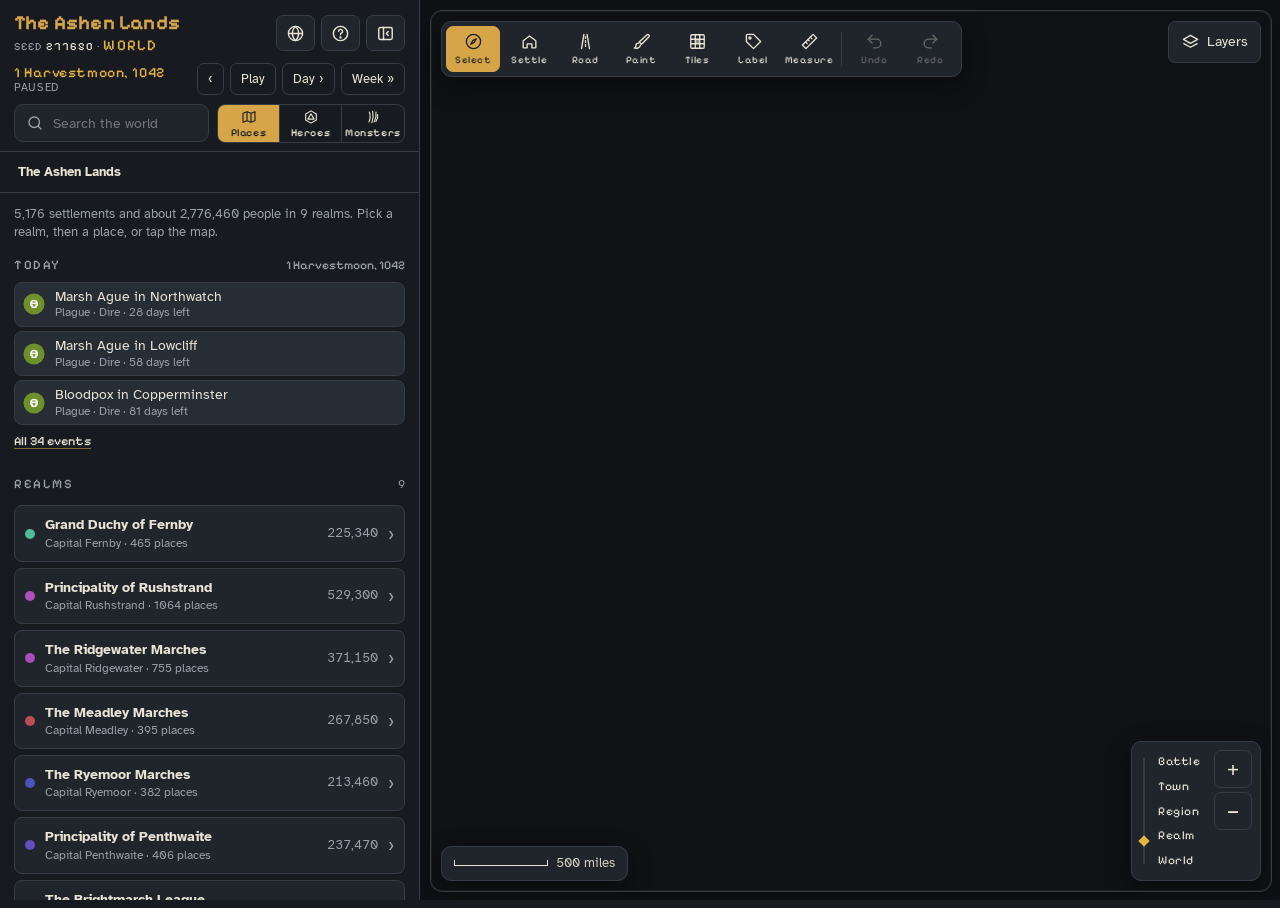
==== commit c65a7c16: "v29: trading in the Market Co-Authored-By: Claude Opus 5.5 <noreply@anthropic.com> Claude-Session: h" ====
--- a/index.html
+++ b/index.html
@@ -1077,6 +1077,28 @@
 .scene-around { list-style: none; margin: 0; padding: 0; display: grid; gap: 4px; font-size: 13.5px; }
 .scene-around small { color: var(--muted); margin-left: 4px; }
 @media (max-width: 420px) { .scene-t { grid-template-columns: repeat(3, 1fr); } }
+/* v29 trading in the Market */
+.mk-purse { display: flex; justify-content: space-between; align-items: center; gap: 8px; border: 1px solid var(--line); border-radius: 8px; background: var(--panel); padding: 8px 10px; }
+.mk-sell > summary { cursor: pointer; padding: 8px 0; font: 500 13px var(--f-display); color: var(--brass-hi); }
+.mk-sell > summary small { font: 400 12px var(--f-ui); color: var(--muted); margin-left: 6px; }
+.shop-t td.num .btn.mkbuy { margin-top: 3px; padding: 2px 8px; min-height: 26px; }
+.shop-t td.num small.stock { display: block; color: var(--muted); font-size: 11px; }
+.shop-t td.num small.stock.low { color: #e8b75a; }
+.note.seller { display: block; margin-top: 4px; color: #cfc8b6; }
+.note.seller .btn { margin-left: 6px; }
+.gj-join .num { font-variant-numeric: tabular-nums; white-space: nowrap; }
+.bm { border: 1px dashed #7b8794; border-radius: 10px; padding: 10px; }
+.wstar { background: none; border: 0; padding: 0 4px; margin-left: 2px; cursor: pointer; color: var(--muted); font-size: 14px; line-height: 1; min-height: 24px; min-width: 24px; }
+.wstar[aria-pressed="true"] { color: var(--brass-hi); }
+ul.watch { list-style: none; margin: 0; padding: 0; display: grid; gap: 4px; }
+ul.watch li { display: grid; grid-template-columns: 1fr auto; gap: 0 8px; font-size: 13.5px; border-bottom: 1px solid var(--line); padding: 3px 0; }
+ul.watch li small { grid-column: 1 / -1; color: var(--muted); }
+ul.watch em.up { color: #ff8f80; font-style: normal; } ul.watch em.dn { color: #8fd18a; font-style: normal; }
+.movers-why li { display: grid; gap: 2px; }
+.movers-why .cause { font-size: 13px; color: var(--muted); }
+.caravan { border: 1px solid var(--line); border-radius: 10px; padding: 10px; background: var(--panel); }
+.caravan .vgain { color: #7cc48a; } .caravan .vloss { color: #ec7a62; }
+
 /* v25 accessibility: skip links, a quiet announcer, and comfortable targets */
 .skip { position: absolute; left: 8px; top: -60px; z-index: 100; background: var(--brass); color: var(--ink); font-weight: 700; padding: 10px 14px; border-radius: 8px; text-decoration: none; }
 .skip:focus { top: 8px; outline: 2px solid var(--text); }
@@ -1141,7 +1163,7 @@
       <li><b>The calendar</b> sits at the top of the side panel: Play lets time run, or step a day or a week.</li>
       <li><b>Map tools</b> sit along the top of the map: <b>Select</b>, then <b>Settle</b>, <b>Road</b>, <b>Paint</b>, <b>Tiles</b>, <b>Label</b> and <b>Measure</b> add your own places, routes, terrain, battle maps and notes. Their options open in the side panel; press Done when finished.</li>
       <li><b>Tiles</b> paints the battle map square by square: ground, props such as tables, beds and campfires, and walls, doors, windows and fences along the grid lines. Fill a patch, or drag out a whole building. Players see your changes; undo works per stroke.</li>
-      <li><b>Market</b> runs a live calendar. Every town prices real Player's Handbook goods, mounts and magic items, and wars, bandits, famine, plague, trade booms, festivals and feasts push prices around. Press Play to let time run. The <b>Shop</b> tab prices all 588 SRD items for the town, and works out the inn bill. On the Shop tab, pick a hero under <b>Prices for</b> to see their guild member prices and free lodging in the inn bill.</li>
+      <li><b>Market</b> runs a live calendar. Every town prices real Player's Handbook goods, mounts and magic items, and wars, bandits, famine, plague, trade booms, festivals and feasts push prices around. Press Play to let time run. The <b>Shop</b> tab prices all 588 SRD items for the town, and works out the inn bill. On the Shop tab, pick a hero under <b>Prices for</b> to buy and sell for them: each kind of goods has a real seller whose feelings about the party move the price, the hero can haggle with each seller once a day, and shops hold a week's stock that runs out. Thieves' Guild members find a black market at the bottom. On the Town tab, star a good to watch it on the World page, and fund <b>trade caravans</b> to neighbouring towns.</li>
       <li><b>People</b> shows each town's notable residents: jobs, families, rivalries, secrets, motivations and what they are doing today. Log the party's dealings with them and track the ones that matter. Group them by household, see where everyone is at any hour (Activity → Around town now), and read each town's Chronicle, written day by day. Every named place, from the palace to a cobbler's shop, shows <b>what's happening</b> there at dawn, morning, midday, afternoon, evening or night: who is in, the town's events, the season, something overheard, and the places around it.</li>
       <li><b>Guilds</b> runs the Adventurers' Guild: quest boards in every town with a danger rating for your party, NPC companies, and ranks from Copper to Adamantine for your party. It also shows how the town's organisations get on, and what its powerful people are pushing for. <b>Heroes can join</b> any organisation in a town, from their sheet or the organisation's page: each has a fee, monthly dues, four ranks and benefits that fit it, such as member prices on the Gear step, better selling prices, lodging, healing, authority or a fence.</li>
       <li><b>Heroes</b> builds play-ready characters from the System Reference Document 5.1: race, class, background, scores, skills, gear bought at your hometown's live prices, and spells. The sheet rolls anything you tap and tracks hit points, slots, rests and level-ups; register a hero with the Adventurers' Guild to take quests. Tap Quick build for a complete level 1 character. The sheet's <b>Downtime</b> section spends days crafting, working, training, researching, carousing, serving a temple or recuperating, at the town's prices and with your guilds' help. Heroes using the 2024 rules choose from the SRD 5.2 spell lists.</li>
@@ -3476,7 +3498,7 @@
     for (const g of gs) {
       const ok = inStock(s, g, day);
       if (!ok) { h += '<tr class="na"><td>' + (g.cat === 'magic' ? extLink(AID.item(g.name), g.name) : esc(g.name)) + (g.rarity ? ' <em class="rar">' + g.rarity + '</em>' : '') + '</td><td colspan="3">' + (s.tier < g.minTier ? 'Needs a larger market' : 'None in stock this week') + '</td></tr>'; continue; }
-      h += '<tr class="prow' + (market.why === g.i ? ' on' : '') + '"><td><button type="button" class="link whyb" data-mk="why" data-v="' + g.i + '" aria-expanded="' + (market.why === g.i) + '" title="Why this price?">' + esc(g.name) + '</button>' + (g.cat === 'magic' ? ' ' + extLink(AID.item(g.name), 'AideDD') : '') + (g.rarity ? ' <em class="rar">' + g.rarity + '</em>' : '') + '</td><td class="num">' + coinHtml(here[g.i]) + '</td><td>' + changeTag(here[g.i] / hist[23][g.i] - 1) + '</td><td>' + spark(hist.map((p) => p[g.i])) + '</td></tr>' + (market.why === g.i ? '<tr class="whyrow"><td colspan="4">' + whyHtml(s, g, day) + '</td></tr>' : '');
+      h += '<tr class="prow' + (market.why === g.i ? ' on' : '') + '"><td><button type="button" class="link whyb" data-mk="why" data-v="' + g.i + '" aria-expanded="' + (market.why === g.i) + '" title="Why this price?">' + esc(g.name) + '</button>' + watchStar(g) + (g.cat === 'magic' ? ' ' + extLink(AID.item(g.name), 'AideDD') : '') + (g.rarity ? ' <em class="rar">' + g.rarity + '</em>' : '') + '</td><td class="num">' + coinHtml(here[g.i]) + '</td><td>' + changeTag(here[g.i] / hist[23][g.i] - 1) + '</td><td>' + spark(hist.map((p) => p[g.i])) + '</td></tr>' + (market.why === g.i ? '<tr class="whyrow"><td colspan="4">' + whyHtml(s, g, day) + '</td></tr>' : '');
     }
     h += '</tbody></table></details>';
   }
@@ -3498,6 +3520,7 @@
   const bo = best(opps), bc = best(cheaper);
   h += '<section><h3>Trade runs</h3>' + (bo.length ? '<p class="meta">Profit after carriage costs (about 0.4% per mile by wagon).</p><ul class="routes">' + bo.map((o) => route(o, true)).join('') + '</ul>' : '<p class="meta">No neighbour pays enough more to make a trade run worthwhile today.</p>') +
     (bc.length ? '<h4>Cheaper nearby</h4><ul class="routes">' + bc.map((o) => route(o, false)).join('') + '</ul>' : '') + '</section>';
+  h += caravanHtml(s, day);
   h += '<p class="hint">Base prices are from the Player\'s Handbook; magic items use the Dungeon Master\'s Guide rarity price bands. Local supply, season, distance from a city and events move them.</p>';
   h += '<div class="actions"><button type="button" class="btn" data-mk="profile">Settlement profile</button><button type="button" class="btn" data-act="openpeople">Residents</button><button type="button" class="btn" data-mk="declare">Declare an event here</button></div>';
   return h;
@@ -6845,7 +6868,7 @@
     hpMax: 0, hp: null, temp: 0, hdUsed: 0, slotsUsed: [0, 0, 0, 0, 0, 0, 0, 0, 0], pactUsed: 0, uses: {}, death: [0, 0], insp: false, conds: [], exh: 0, xp: 0,
     subclass: '', subNotes: '', trait: '', ideal: '', bond: '', flaw: '', bondNpc: null, bondKind: '', notes: '', created: market.day,
     bgAsi: { mode: '21' }, bgAbil: [], bgFeat: '', feat24: '', mi: {}, mi2: {}, miList: '', miList2: '', skilled: [],
-    order: '', strike7: '', boon: '', boonAb: '', land24: 'Temperate', orgs: {}, dt: {}, learned: { langs: [], tools: [] }
+    order: '', strike7: '', boon: '', boonAb: '', land24: 'Temperate', orgs: {}, dt: {}, learned: { langs: [], tools: [] }, buys: [], hag: [], vent: []
   };
 }
 const raceSub = (h) => { const R = raceOf(h); if (!R.subs) return null; const k = R.subs[h.sub] ? h.sub : Object.keys(R.subs)[0]; return R.subs[k]; };
@@ -7677,6 +7700,7 @@
   if (D.uses.length) o += '<section><h3>Limited uses</h3><ul class="uses">' + D.uses.map((u) => { const used = h.uses[u.key] || 0, left = Math.max(0, u.max - used); return '<li><div><b>' + esc(u.n) + '</b><small>' + (u.rest === 'short' ? 'short or long rest' : u.rest === 'one' ? 'long rest; one back on a short rest' : 'long rest') + (u.note ? ' · ' + esc(u.note) : '') + '</small></div>' + (u.max >= 99 ? '<span class="small">Unlimited</span>' : u.max > 8 ? '<span class="pool"><button type="button" class="btn sm" data-hr="use" data-v="' + u.key + '|1" aria-label="Spend one">−</button><b>' + left + '</b>/' + u.max + '<button type="button" class="btn sm" data-hr="use" data-v="' + u.key + '|-1" aria-label="Regain one">+</button></span>' : '<span class="pips">' + Array.from({ length: u.max }, (_, i) => '<button type="button" class="pip' + (i < left ? ' on' : '') + '" data-hr="usepip" data-v="' + u.key + '|' + i + '|' + u.max + '" aria-label="' + esc(u.n) + ' ' + (i + 1) + '"></button>').join('') + '</span>') + '</li>'; }).join('') + '</ul></section>';
   o += heroGuildsHtml(h);
   o += downtimeHtml(h);
+  { const V = venturesListHtml(h); if (V) o += '<section><h3>Trade caravans</h3>' + V + '</section>'; }
   // spells
   o += sheetSpells(h, D);
   // skills
@@ -8653,16 +8677,25 @@
 }
 // a plain-language summary of what is moving prices in a town this week
 function moversHtml(s, day) {
-  const picks = BASKET.map((gi) => GOODS[gi]).map((g) => [pricesFor(s, day)[g.i] / pricesFor(s, day - 7)[g.i], g]).filter(([r]) => Math.abs(r - 1) > 0.02).sort((a, b) => Math.abs(Math.log(b[0])) - Math.abs(Math.log(a[0]))).slice(0, 3);
-  if (!picks.length) return '<p class="meta"><b>This week:</b> prices are steady.</p>';
-  return '<section class="movers-why"><h3>Why prices are moving</h3><ul>' + picks.map(([r, g]) => {
+  // the week's biggest real moves, each with its main cause; day-to-day trading swings ("market mood") are folded away
+  const picks = BASKET.map((gi) => GOODS[gi]).map((g) => [pricesFor(s, day)[g.i] / pricesFor(s, day - 7)[g.i], g]).filter(([r]) => Math.abs(r - 1) > 0.02).sort((a, b) => Math.abs(Math.log(b[0])) - Math.abs(Math.log(a[0])));
+  const why = (r, g) => {
     const F = priceFactors(s, g, day), F7 = new Map(priceFactors(s, g, day - 7).map((f) => [f.k, f]));
     let best = null, bv = 0;
-    for (const f of F) { const m0 = F7.has(f.k) ? F7.get(f.k).m : 1; const v = Math.log(f.m / m0); if (Math.sign(v) === Math.sign(Math.log(r)) && Math.abs(v) > bv) { bv = Math.abs(v); best = [f, F7.has(f.k) ? '' : ' began']; } }
-    for (const [k, f] of F7) if (!F.some((x) => x.k === k)) { const v = -Math.log(f.m); if (Math.sign(v) === Math.sign(Math.log(r)) && Math.abs(v) > bv) { bv = Math.abs(v); best = [f, ' ended']; } }
-    const why = best ? (best[0].eid ? eLink(findEvent(best[0].eid), best[0].txt) : esc(best[0].txt)) + best[1] : 'market mood';
-    return '<li><button type="button" class="link" data-mk="why" data-v="' + g.i + '">' + esc(g.name) + '</button> <span class="' + (r > 1 ? 'up' : 'dn') + '">' + pctTxt(r) + '</span><small>mainly: ' + why + '</small></li>';
-  }).join('') + '</ul><p class="hint">Tap any item on the board below to see everything behind its price.</p></section>';
+    for (const f of F) { if (f.k === 'mood') continue; const m0 = F7.has(f.k) ? F7.get(f.k).m : 1; const v = Math.log(f.m / m0); if (Math.sign(v) === Math.sign(Math.log(r)) && Math.abs(v) > bv) { bv = Math.abs(v); best = [f, F7.has(f.k) ? '' : ' began']; } }
+    for (const [k, f] of F7) if (k !== 'mood' && !F.some((x) => x.k === k)) { const v = -Math.log(f.m); if (Math.sign(v) === Math.sign(Math.log(r)) && Math.abs(v) > bv) { bv = Math.abs(v); best = [f, ' ended']; } }
+    return best && bv > 0.01 ? best : null;
+  };
+  const real = [], noise = [];
+  for (const [r, g] of picks) { const b = why(r, g); if (b) real.push([r, g, b]); else noise.push([r, g]); if (real.length >= 3) break; }
+  if (!real.length) return '<p class="meta"><b>This week:</b> only small day-to-day swings; nothing big is moving prices here.' + (noise.length ? ' The largest: ' + noise.slice(0, 2).map(([r, g]) => esc(g.name) + ' ' + pctTxt(r)).join(', ') + '.' : '') + '</p>';
+  // group the moves by their cause
+  const groups = new Map();
+  for (const [r, g, b] of real) { const k = b[0].k + b[1]; if (!groups.has(k)) groups.set(k, { b, list: [] }); groups.get(k).list.push([r, g]); }
+  return '<section class="movers-why"><h3>Why prices are moving</h3><ul>' + [...groups.values()].map(({ b, list }) => {
+    const cause = (b[0].eid ? eLink(findEvent(b[0].eid), b[0].txt) : esc(b[0].txt)) + b[1];
+    return '<li><span class="cause">' + cause + '</span><span class="what">' + list.map(([r, g]) => '<button type="button" class="link" data-mk="why" data-v="' + g.i + '">' + esc(g.name) + '</button> <span class="' + (r > 1 ? 'up' : 'dn') + '">' + pctTxt(r) + '</span>').join(' · ') + '</span></li>';
+  }).join('') + '</ul>' + (noise.length ? '<p class="hint">Smaller day-to-day swings are left out. </p>' : '') + '<p class="hint">Tap any item on the board below to see everything behind its price.</p></section>';
 }
 
 // ---------------------------------------------------------------- the party chronicle and where the party is
@@ -10797,7 +10830,7 @@
 
 // ================================================================ campaign: safe saving, backups, stable worlds, DM and player modes, merging (v20)
 const GEN_VERSION = 20;          // bump whenever generated content changes
-const APP_VERSION = 28;          // the release number shown to people (CHANGELOG.md)
+const APP_VERSION = 29;          // the release number shown to people (CHANGELOG.md)
 // what changed in generated content at each version, shown when an older world is opened
 const GEN_CHANGES = {
   13: 'Town layouts redrawn by terrain and culture.',
@@ -12282,8 +12315,8 @@
     const r = shopItem(it, s, day), open = market.shop.open === it.id;
     const nm = it.cat === 'Magic items' ? extLink(AID.item(it.name), it.name) : esc(it.name);
     h += '<tr class="item' + (r.ok ? '' : ' na') + '" data-shop="open" data-v="' + esc(it.id) + '" tabindex="0" aria-expanded="' + open + '"><td>' + nm + (it.unit ? ' <small>(' + esc(it.unit) + ')</small>' : '') + (it.rarity ? ' <em class="rar rr-' + it.rarity.replace(/\s/g, '') + '">' + esc(it.rarity) + '</em>' : '') +
-      (open ? '<small class="note">' + esc(it.type ? fixType(it.type) + '. ' : '') + esc(it.desc) + '</small>' : '') + '</td>' +
-      '<td class="num">' + (it.base ? coinHtml(it.base) : '—') + '</td><td class="num">' + (r.ok ? memberCell(it, s, r.gp) : '<small>' + esc(r.why) + '</small>') + '</td></tr>';
+      (open ? '<small class="note">' + esc(it.type ? fixType(it.type) + '. ' : '') + esc(it.desc) + '</small>' + itemSellerHtml(shopHero(), s, it) : '') + '</td>' +
+      '<td class="num">' + (it.base ? coinHtml(it.base) : '—') + '</td><td class="num">' + (shopHero() ? heroPriceCell(shopHero(), s, it) : r.ok ? memberCell(it, s, r.gp) : '<small>' + esc(r.why) + '</small>') + '</td></tr>';
   }
   return h + '</tbody></table>';
 }
@@ -12323,7 +12356,7 @@
   const F = market.inn, sel1 = (id, cur) => '<select id="' + id + '" data-inn="' + id + '">' + INN_Q.map((q, i) => '<option value="' + q + '"' + (q === cur ? ' selected' : '') + (s.tier < INN_TIER[i] ? ' class="rare"' : '') + '>' + q + '</option>').join('') + '</select>';
   const num = (id, v, max, lab) => '<div class="field"><label class="lab" for="' + id + '">' + lab + '</label><input id="' + id + '" data-inn="' + id + '" type="number" min="0" max="' + max + '" value="' + v + '"></div>';
   let h = '<div class="town-h"><div><div class="eyebrow">' + TIERS[s.tier].name + ' · shops and inn</div><h3 class="town-name">' + tLink(s) + '</h3></div></div>';
-  h += shopHeroHtml(s);
+  h += shopHeroHtml(s) + shopHeroPanel(shopHero(), s);
   h += '<section><h3>At the inn</h3><div class="row2"><div class="field"><label class="lab" for="inn-l">Lodging</label>' + sel1('inn-l', F.lodge) + '</div><div class="field"><label class="lab" for="inn-m">Meals</label>' + sel1('inn-m', F.meal) + '</div></div>' +
     '<div class="row3">' + num('inn-n', F.nights, 365, 'Nights') + num('inn-g', F.guests, 50, 'Guests') + num('inn-h', F.horses, 50, 'Horses') + '</div><div id="innOut">' + innHtml(s, day) + '</div>' +
     '<p class="hint">Player\'s Handbook lifestyle prices for an inn stay and a day\'s meals, at this town\'s prices today. Stabling is 5 sp a day before local costs.</p></section>';
@@ -12331,6 +12364,7 @@
     '<div class="chips">' + SHOP_CATS.map(([k, l]) => '<button type="button" class="chip' + (market.shop.cat === k ? ' on' : '') + '" data-shop="cat" data-v="' + esc(k) + '">' + l + '</button>').join('') + '</div>' +
     '<div id="shopList">' + shopListHtml(s, day) + '</div>' +
     '<p class="hint">Rulebook prices from the System Reference Document 5.1, with food, drink, lodging, services and wages from the old Market Ledger\'s list, all moved by this town\'s supply, season and events like the goods on the Town tab. Magic items without a rulebook price are estimates inside the Dungeon Master\'s Guide rarity bands; legendary items and artifacts are never sold. Tap an item for its description.</p></section>';
+  h += blackMarketHtml(shopHero(), s);
   return h;
 }
 $('inspector').addEventListener('click', (ev) => {
@@ -13875,6 +13909,7 @@
     if (k.startsWith('p:')) { const p = npcById(k.slice(2)); if (p && SBY.get(p.sid)) chips.push('<button type="button" class="chip" data-nav="person" data-v="' + esc(p.id) + '">' + esc(npcName(withOv(p))) + '</button>'); }
     else { const s = SBY.get(k); if (s && !(at && at.id === s.id)) chips.push('<button type="button" class="chip" data-nav="place" data-v="' + esc(s.id) + '">' + esc(s.name) + '</button>'); }
   }
+  h += watchTodayHtml();
   const gch = guildTodayChips();
   if (gch.length) h += '<div class="gl-recent"><span class="lab">Guild business</span><div class="chips">' + gch.join('') + '</div></div>';
   if (chips.length) h += '<div class="gl-recent"><span class="lab">Jump back to</span><div class="chips">' + chips.join('') + '</div></div>';
@@ -14640,6 +14675,361 @@
   heroSave();
   renderPanel();
 });
+// ================================================================ trading in the Market (v29)
+// Heroes buy and sell straight from the Market's Shop tab. Each kind of goods has a real seller among the town's
+// people, whose feelings about the party move the price; a hero can haggle once a day with each seller; shops hold
+// a week's stock that buying uses up (and prices climb as it runs low); members of the Thieves' Guild find a black
+// market; and heroes can fund trade caravans between towns. Purchases, haggles and ventures are kept on the hero,
+// so in a shared world everyone sees the same stock and each player's device only writes its own heroes.
+
+// ---------- who sells what
+const KEEPER_JOBS = {
+  Weapons: [/Blacksmith|Weaponsmith|Cutler/, /Smith|Master of the craft guilds/],
+  Armor: [/Armourer|Blacksmith/, /Tanner|Smith|Master of the craft guilds/],
+  Food: [/Baker|Butcher|Fishmonger|Pastrycook/, /Miller|Spice merchant|Farmer|Fisher/],
+  Drink: [/Wine-seller|Beer-seller/, /Tavern keeper|Ale-house keeper|Innkeeper/],
+  Lodging: [/Innkeeper/, /Tavern keeper|Ale-house keeper/],
+  Services: [/Scribe|Copyist|Physician|Herbalist/, /Barber|Carter/],
+  Gear: [/Chandler|Mercer|Merchant$|Ropemaker/, /Pawnbroker|Tanner|Cooper|Master of the merchants/],
+  Tools: [/Carpenter|Woodcarver|Locksmith|Mason/, /Blacksmith|Cooper|Master of the craft guilds/],
+  'Mounts & travel': [/Horse breeder|Saddler|Harness/, /Carter|Farmer/],
+  'Magic items': [/Magic shop owner|City wizard|Royal magus/, /Herbalist|Master of the merchants/]
+};
+const FALLBACK_SELLER = { Wages: 'the hiring fair', Food: 'the market stalls', Drink: 'the taverns', Lodging: 'the inns', Services: 'the market', 'Mounts & travel': 'the horse market' };
+const keeperCache = new Map();
+function keeperFor(s, cat) {
+  const key = s.id + '|' + cat + '|' + mkVer;
+  if (keeperCache.has(key)) return keeperCache.get(key);
+  let p = null;
+  const res = residents(s).filter((q) => (withOv(q).status || 'Alive') === 'Alive' && q.age >= 16);
+  for (const re of KEEPER_JOBS[cat] || []) { p = res.find((q) => re.test(q.job)); if (p) break; }
+  const out = p ? { p: withOv(p), key: shopNameOf(p) ? 'shop:' + p.id : null, label: shopNameOf(p) || npcName(p) } : { p: null, key: null, label: FALLBACK_SELLER[cat] || 'a stall in the market' };
+  keeperCache.set(key, out);
+  if (keeperCache.size > 600) keeperCache.delete(keeperCache.keys().next().value);
+  return out;
+}
+const keeperWord = (K, s) => (K.p ? (K.key ? placeLink(s, K.key, K.label) : esc(K.label)) + ' <small>(' + pLink(K.p) + ', ' + esc(K.p.job.toLowerCase()) + ')</small>' : esc(K.label));
+// how the seller's feelings move the price: friendly 5% off, hostile 15% on, and at worst they won't serve the party
+function keeperMood(K) {
+  if (!K.p) return { f: 1, word: '', refuse: false };
+  const d = dispShown(K.p);
+  return d <= -70 ? { f: 1, word: 'refuses to serve the party', refuse: true } : d <= -35 ? { f: 1.15, word: 'dislikes the party (+15%)', refuse: false } : d >= 35 ? { f: 0.95, word: 'likes the party (−5%)', refuse: false } : { f: 1, word: '', refuse: false };
+}
+
+// ---------- stock for the week
+const UNLIMITED = new Set(['Food', 'Drink', 'Lodging', 'Services', 'Wages']);
+const weekOf = (day) => Math.floor(day / 7);
+function stockOf(s, it, day) {
+  if (UNLIMITED.has(it.cat)) return Infinity;
+  const r = T.hash(hashStr(s.id + '|' + it.id) & 0xffffff, weekOf(day), 4101);
+  if (it.cat === 'Magic items') return it.rarity === 'common' ? 2 + Math.floor(r * 3) : it.rarity === 'uncommon' ? 1 + Math.floor(r * 2) : 1;
+  const base = it.cat === 'Mounts & travel' ? (it.base >= 1000 ? 1 : 2 * s.tier) : it.cat === 'Armor' ? (it.base >= 400 ? 1 : 2 * s.tier) : it.cat === 'Weapons' ? 3 * s.tier : 5 * s.tier;
+  return Math.max(1, Math.round(base * (0.6 + r * 0.8)));
+}
+// how many every hero has bought here this week
+function usedOf(s, it, day) {
+  const w = weekOf(day);
+  let n = 0;
+  for (const h of heroes.list || []) for (const b of h.buys || []) if (b.sid === s.id && b.id === it.id && weekOf(b.d) === w) n += b.q || 1;
+  return n;
+}
+// the price for one hero, with every reason: the town's price, member discount, the seller's mood, a haggle, and demand
+function heroPrice(h, s, it, day) {
+  day = day == null ? market.day : day;
+  const r = shopItem(it, s, day);
+  const K = keeperFor(s, it.cat), mood = keeperMood(K), md = memberDisc(h, s, shopKindSrd(it));
+  const stock = stockOf(s, it, day), used = usedOf(s, it, day), left = stock - used;
+  const demand = Number.isFinite(stock) ? 1 + 0.5 * Math.min(1, used / stock) : 1;
+  const hg = haggleOf(h, s, K, day);
+  const parts = [];
+  let gp = r.gp;
+  if (md.v) { gp *= 1 - md.v; parts.push((md.v >= 1 ? 'free' : '−' + Math.round(md.v * 100) + '%') + ' ' + md.by); }
+  if (mood.f !== 1) { gp *= mood.f; parts.push(K.p ? npcName(K.p).split(' ')[0] + ' ' + (mood.f < 1 ? '−5%' : '+15%') : ''); }
+  if (hg && hg.f !== 1) { gp *= hg.f; parts.push('haggled ' + (hg.f < 1 ? '−' : '+') + Math.round(Math.abs(1 - hg.f) * 100) + '%'); }
+  if (demand > 1.001) { gp *= demand; parts.push('selling out +' + Math.round((demand - 1) * 100) + '%'); }
+  return { ok: r.ok && !mood.refuse && left > 0, why: !r.ok ? r.why : mood.refuse ? K.p ? npcName(K.p) + ' won\'t serve you' : 'Refused' : 'Sold out this week', base: r.gp, gp: Math.round(gp * 100) / 100, K, mood, stock, left, parts };
+}
+
+// ---------- haggling: once a day with each seller
+function haggleKey(s, K, day) { return s.id + '|' + (K.p ? K.p.id : K.label) + '|' + day; }
+function haggleOf(h, s, K, day) { const k = haggleKey(s, K, day); return (h.hag || []).find((x) => x.k === k) || null; }
+function doHaggle(h, s, cat) {
+  const day = market.day, K = keeperFor(s, cat);
+  if (haggleOf(h, s, K, day)) { toast('You have already haggled with ' + (K.p ? npcName(K.p) : K.label) + ' today.'); return null; }
+  const D = derive(h), mood = keeperMood(K);
+  const dc = 10 + 2 * s.tier + (mood.f > 1 ? 5 : mood.f < 1 ? -3 : 0);
+  const roll = 1 + Math.floor(Math.random() * 20), tot = roll + D.skillBonus('Persuasion');
+  const by = tot - dc, f = roll === 20 || by >= 5 ? 0.8 : by >= 0 ? 0.9 : by <= -5 || roll === 1 ? 1.1 : 1;
+  const x = { k: haggleKey(s, K, day), f, roll, tot, dc };
+  h.hag = (h.hag || []).filter((y) => +y.k.split('|').pop() >= day - 1).concat([x]);
+  heroLog(h, 'buy', 'Haggled with ' + (K.p ? npcName(K.p) : K.label) + ' in ' + s.name + ': ' + (f < 1 ? Math.round((1 - f) * 100) + '% off today' : f > 1 ? 'insulted them (+10% today)' : 'no change'));
+  return x;
+}
+
+// ---------- buying and selling
+function buyItem(h, s, it, q) {
+  q = Math.max(1, q | 0);
+  const P = heroPrice(h, s, it);
+  if (!P.ok) { toast(P.why + '.'); return false; }
+  if (Number.isFinite(P.left) && q > P.left) { toast('Only ' + P.left + ' left this week.'); return false; }
+  const cost = Math.round(P.gp * q * 100) / 100;
+  if (cost > goldOf(h) + 1e-9) { toast('Not enough gold: ' + money(cost) + ' needed.'); return false; }
+  h.goldDelta -= cost;
+  const name = it.name + (it.unit ? ' (' + it.unit + ')' : '');
+  const ex = (h.inv || []).find((x) => x.n === name);
+  if (ex && !/pack/i.test(it.name)) h.inv = h.inv.map((x) => (x === ex ? Object.assign({}, x, { q: (x.q || 1) + q }) : x)); else h.inv = (h.inv || []).concat([{ n: name, q }]);
+  h.buys = (h.buys || []).filter((b) => b.d >= market.day - 60).concat([{ d: market.day, sid: s.id, id: it.id, q, gp: cost }]);
+  heroLog(h, 'buy', 'Bought ' + (q > 1 ? q + ' × ' : '') + it.name + ' in ' + s.name + ' for ' + money(cost));
+  return true;
+}
+// the town's price of s